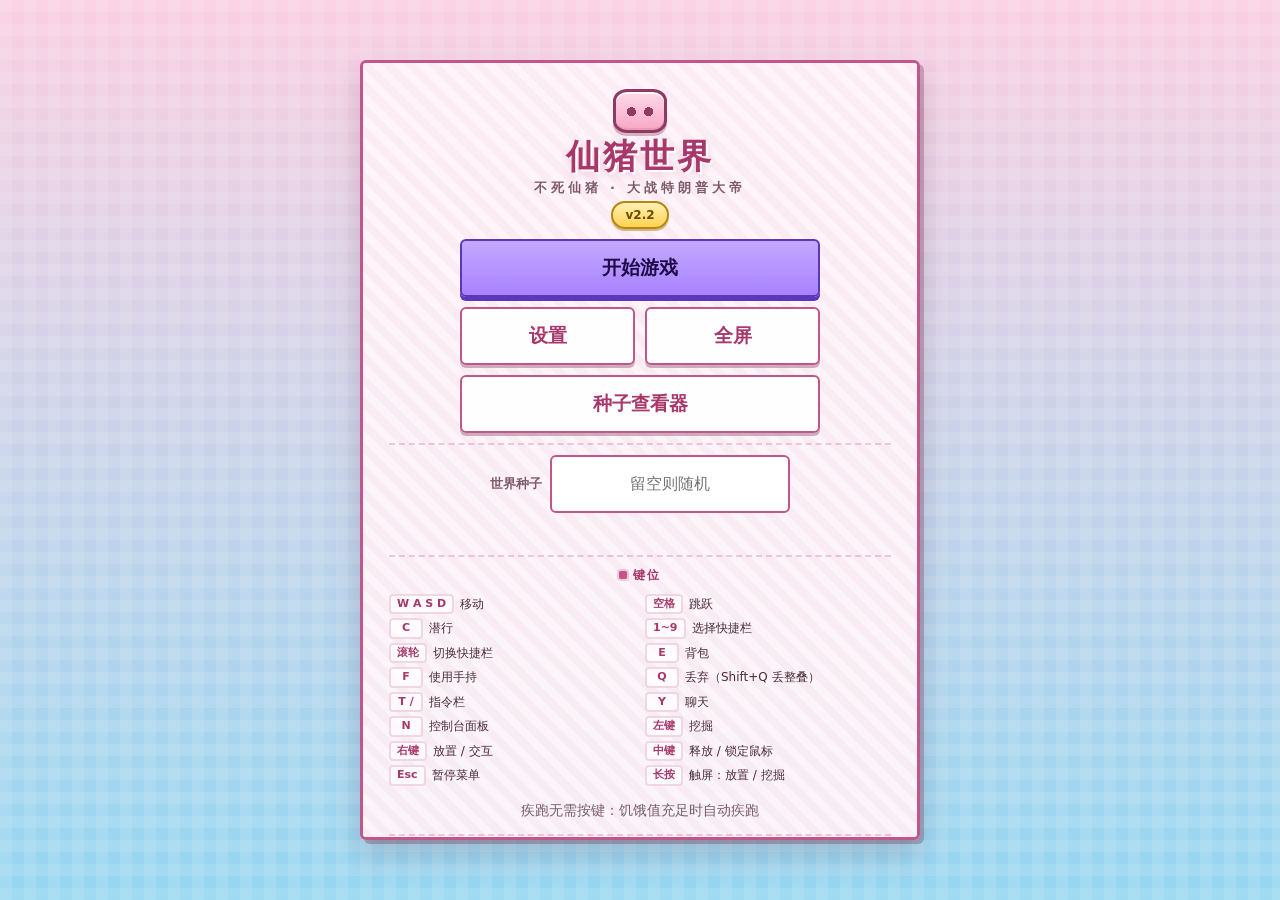
==== index.html @ c737a5ad "Add files via upload" ====
<!DOCTYPE html>
<html lang="zh-CN">
<head>
<meta charset="utf-8">
<meta name="viewport" content="width=device-width, initial-scale=1, maximum-scale=1, user-scalable=no, viewport-fit=cover">
<meta name="theme-color" content="#87ceeb">
<meta name="apple-mobile-web-app-capable" content="yes">
<meta name="mobile-web-app-capable" content="yes">
<meta name="apple-mobile-web-app-status-bar-style" content="black-translucent">
<meta name="format-detection" content="telephone=no">
<title>仙猪世界</title>
<style>
  /* ============================================================================
     仙猪世界 · 界面设计规范 v2（像素猪主题）
     ----------------------------------------------------------------------------
     设计语言：把「像素猪头方块」的方块感搬进界面 —— 粗描边、硬投影、像素圆角、
     等宽像素数字、方格暗纹；不用模糊渐变堆砌，保持 8bit 的干脆利落。
     分层：① 设计令牌 ② 基础与画布 ③ 游戏内 HUD ④ 按钮系统 ⑤ 卡片与菜单
           ⑥ 背包 / 合成 / 交易 ⑦ 指令与聊天 ⑧ 联机 ⑨ 响应式与竖屏横屏
     兼容：所有尺寸走 clamp() 流体缩放，1080p / 2K / 4K 与手机横屏共用一套令牌；
           触控元素下限 48px（≥8mm×8mm）。
     ============================================================================ */
  :root{
    /* ---- 安全区（刘海 / 手势条） ---- */
    --safe-t:env(safe-area-inset-top,0px);
    --safe-b:env(safe-area-inset-bottom,0px);
    --safe-l:env(safe-area-inset-left,0px);
    --safe-r:env(safe-area-inset-right,0px);

    /* ---- 调色板：猪鼻粉 / 泥棕 / 三叶草绿 / 仙紫 / 仙金 ---- */
    --pig:#f7a8c4; --pig-d:#c2568a; --pig-dd:#8e3a63; --pig-l:#ffd9e8;
    --mud:#6b4a3a; --mud-d:#3b2620;
    --clover:#8fce6b; --clover-d:#4e8a35;
    --immortal:#a882ff; --immortal-d:#5c37b8;
    --gold:#ffd34e; --gold-d:#b8860b; --gold-l:#fff0b8;
    --danger:#e5484d; --danger-d:#8c1c22;
    --ink:#2b1a24; --ink-d:#170d13; --line:#8d5f78;
    --txt:#ffe0ec; --txt-dim:#cfa8bb;
    /* ---- 卡片浅底上的文字 ---- */
    --on-card:#4a2c38; --on-card-dim:#7d5a6a; --accent-ink:#a8386c;

    /* ---- 面 / 线 / 影：硬投影 + 内嵌高光，模拟方块受光 ---- */
    --card:rgba(255,246,250,.94); --card-line:#c2568a;
    --shadow:4px 4px 0 rgba(96,40,66,.30), 0 14px 30px rgba(96,40,66,.20);
    --bevel:inset 0 2px 0 rgba(255,255,255,.8), inset 0 -2px 0 rgba(150,80,110,.16);

    /* ---- 菜单底色（天空） ---- */
    --sky1:rgba(255,206,224,.96); --sky2:rgba(150,214,240,.96);

    /* ---- 尺寸令牌 ---- */
    --tap:clamp(48px,12.4vw,58px);
    --joy:clamp(96px,29vw,124px);
    --slot:clamp(34px,9.4vw,46px);
    --islot:clamp(36px,9.6vw,48px);
    --g:clamp(3px,1vw,6px);
    --g2:clamp(6px,2vw,10px);
    --fs:clamp(11px,3.1vw,13px);
    --fs-sm:clamp(10px,2.8vw,12px);
    --fs-h1:clamp(23px,7vw,34px);
    --fs-btn:clamp(15px,4.2vw,19px);
    --r:6px; --r-sm:4px;          /* 像素圆角：小到几乎见棱见角 */
    --px:3px;                     /* 统一描边宽度 */
    --mono:ui-monospace,"Cascadia Mono",Consolas,"Courier New",monospace;
    /* 热键栏顶部位置：提示条 / 生命条 / 操作簇都以它为基准向上排 */
    --hotbar-top:calc(var(--safe-b) + 10px + var(--slot));
  }
  *{box-sizing:border-box}
  html,body{margin:0;padding:0;width:100%;height:100%;height:100dvh;overflow:hidden;
    background:#8fd3ee;font-family:system-ui,-apple-system,"Microsoft YaHei",sans-serif;
    color:#fff;touch-action:none;overscroll-behavior:none;
    user-select:none;-webkit-user-select:none;-webkit-tap-highlight-color:transparent}
  #gl{position:fixed;inset:0;width:100%;height:100%;display:block;touch-action:none}
  /* 键盘导航：任何可聚焦元素都有清晰的仙金焦点环 */
  :focus-visible{outline:3px solid var(--gold);outline-offset:2px}

  /* ==================== ② 游戏内 HUD ==================== */
  #crosshair{position:fixed;left:50%;top:50%;width:18px;height:18px;transform:translate(-50%,-50%);
    pointer-events:none;z-index:5;display:none}
  #crosshair::before,#crosshair::after{content:'';position:absolute;background:rgba(255,255,255,.92);
    mix-blend-mode:difference}
  #crosshair::before{left:8px;top:0;width:2px;height:18px}
  #crosshair::after{left:0;top:8px;width:18px;height:2px}
  #info{position:fixed;left:calc(8px + var(--safe-l));top:calc(8px + var(--safe-t) + var(--tap) + 6px);
    background:rgba(43,26,36,.72);color:#fff;padding:5px 10px;border-radius:var(--r-sm);
    border:2px solid rgba(255,211,78,.35);
    font-size:var(--fs-sm);z-index:5;pointer-events:none;display:none;
    max-width:min(62vw,420px);line-height:1.5;word-break:break-word}

  /* Boss 血条 / 祭坛指引 */
  #bossBar{position:fixed;left:50%;transform:translateX(-50%);top:calc(8px + var(--safe-t));
    width:min(440px,74vw);z-index:6;pointer-events:none;text-align:center}
  #bossBar .bossName{color:var(--gold-l);font-size:clamp(13px,3.6vw,15px);font-weight:bold;
    text-shadow:2px 2px 0 #000,0 0 12px #8a2020;letter-spacing:3px}
  #bossBar .bossTrack{height:clamp(10px,2.8vw,13px);margin-top:4px;background:rgba(0,0,0,.62);
    border:2px solid var(--gold);border-radius:var(--r-sm);overflow:hidden}
  #bossFill{height:100%;width:100%;background:linear-gradient(90deg,#e8452f,var(--gold));
    transition:width .12s linear}
  #altarGuide{position:fixed;left:calc(10px + var(--safe-l));bottom:calc(var(--hotbar-top) + 74px);
    z-index:6;pointer-events:none;color:var(--gold-l);font-size:var(--fs);line-height:1.5;
    text-shadow:1px 1px 0 #000,0 0 8px #000;max-width:min(64vw,300px)}
  #radarGuide{position:fixed;left:calc(10px + var(--safe-l));bottom:calc(var(--hotbar-top) + 132px);
    z-index:6;pointer-events:none;color:#a8f0c0;font-size:var(--fs);line-height:1.5;
    text-shadow:1px 1px 0 #000,0 0 8px #000;max-width:min(64vw,300px)}
  /* 「仙猪下凡」召唤横幅：祭坛点燃那一刻压屏出字，约 3 秒后自己淡出 */
  #bossIntro{position:fixed;left:50%;top:36%;transform:translate(-50%,-50%);z-index:8;
    pointer-events:none;text-align:center;opacity:0;transition:opacity .4s}
  #bossIntro.show{opacity:1}
  #bossIntro .biTitle{font-size:clamp(26px,9vw,54px);font-weight:bold;letter-spacing:.18em;
    color:var(--gold-l);text-shadow:3px 3px 0 #000,0 0 26px rgba(255,211,78,.85),0 0 62px rgba(180,60,20,.7);
    animation:biDrop .75s cubic-bezier(.2,.9,.3,1)}
  #bossIntro .biSub{margin-top:6px;font-size:clamp(12px,3.6vw,16px);letter-spacing:.24em;
    color:#ffd7e6;text-shadow:2px 2px 0 #000}
  @keyframes biDrop{from{transform:translateY(-26px) scale(1.18)}to{transform:none}}

  /* 热键栏：flex 等分铺满可用宽度，槽位永远是正方形 */
  #hotbar{position:fixed;left:50%;bottom:calc(10px + var(--safe-b));transform:translateX(-50%);
    gap:var(--g);z-index:5;display:none;
    width:min(calc(100vw - var(--safe-l) - var(--safe-r) - 16px),470px)}
  #hotbar.show{display:flex}
  .slot{position:relative;display:flex;align-items:center;justify-content:center;min-width:0;min-height:0;
    background:rgba(43,26,36,.55);border:2px solid rgba(255,214,232,.55);border-radius:var(--r-sm);
    box-shadow:var(--bevel);cursor:pointer}
  #hotbar .slot{flex:1 1 0;aspect-ratio:1/1;padding:2px}
  .slot.sel{border-color:var(--gold);box-shadow:0 0 0 2px rgba(255,211,78,.55),0 0 12px rgba(255,211,78,.6)}
  .slot canvas{width:100%;height:100%;image-rendering:pixelated;display:block;pointer-events:none}
  #blockName{position:fixed;left:50%;bottom:calc(var(--hotbar-top) + 30px);transform:translateX(-50%);
    color:#fff;text-shadow:1px 1px 0 #000;font-size:clamp(13px,3.6vw,15px);opacity:0;
    transition:opacity .4s;z-index:5;pointer-events:none;white-space:nowrap}
  #toast{position:fixed;left:50%;bottom:calc(var(--hotbar-top) + 66px);transform:translateX(-50%);
    background:rgba(43,26,36,.86);color:var(--gold-l);padding:8px 14px;border-radius:var(--r);
    border:2px solid var(--gold-d);
    font-size:clamp(12px,3.4vw,14px);opacity:0;transition:opacity .3s;z-index:7;pointer-events:none;
    max-width:min(90vw,460px);text-align:center;line-height:1.5}

  /* 生存 HUD：猪猪之心 / 食物袋 / 猪猪烤肉 */
  #survival{position:fixed;left:50%;bottom:calc(var(--hotbar-top) + 8px);transform:translateX(-50%);
    z-index:5;display:none;align-items:center;justify-content:space-between;gap:var(--g);
    width:min(94vw,462px);pointer-events:none}
  #survival.show{display:flex}
  #survival canvas{image-rendering:pixelated;display:block;height:auto;max-width:44%}
  #hearts.low{animation:hudPulse .7s infinite}
  #hunger.low{animation:hudPulse .7s infinite}
  @keyframes hudPulse{0%,100%{transform:translateY(0)}50%{transform:translateY(-3px)}}
  #foodBag{flex:1 1 auto;min-width:0;text-align:center;color:#fff;font-size:var(--fs-sm);
    text-shadow:1px 1px 0 #000;white-space:nowrap;overflow:hidden;text-overflow:ellipsis}

  /* 受伤红屏 / 水下滤镜 / 睡眠黑幕 */
  #dmgFlash{position:fixed;inset:0;z-index:8;pointer-events:none;opacity:0;
    background:radial-gradient(circle at 50% 50%,rgba(200,0,0,.25),rgba(150,0,0,.7))}
  #waterTint{position:fixed;inset:0;z-index:4;pointer-events:none;opacity:0;
    transition:opacity .25s;background:radial-gradient(circle at 50% 50%,
    rgba(40,120,200,.22),rgba(10,55,120,.62))}
  #sleepFade{position:fixed;inset:0;z-index:9;pointer-events:none;opacity:0;
    transition:opacity .4s;background:#000}
  #sleepFade.on{opacity:1}
  #sleepHint{position:fixed;left:50%;top:52%;transform:translate(-50%,-50%);z-index:10;
    color:var(--gold-l);font-weight:bold;font-size:clamp(16px,5vw,20px);letter-spacing:2px;
    pointer-events:none;text-shadow:2px 2px 0 #000;opacity:0;transition:opacity .4s;
    width:max-content;max-width:92vw;text-align:center}
  #sleepHint.on{opacity:1}

  /* ==================== ③ 覆盖层 / 卡片 ==================== */
  .overlay{position:fixed;inset:0;z-index:10;display:flex;flex-direction:column;align-items:center;
    justify-content:center;justify-content:safe center;text-align:center;
    padding:calc(14px + var(--safe-t)) calc(14px + var(--safe-r))
            calc(14px + var(--safe-b)) calc(14px + var(--safe-l));
    overflow:auto;-webkit-overflow-scrolling:touch;contain:layout style;
    background:
      repeating-linear-gradient(0deg,rgba(255,255,255,.10) 0 12px,rgba(255,255,255,0) 12px 24px),
      repeating-linear-gradient(90deg,rgba(255,255,255,.10) 0 12px,rgba(255,255,255,0) 12px 24px),
      linear-gradient(180deg,var(--sky1),var(--sky2))}
  .overlay h1{font-size:var(--fs-h1);margin:0 0 8px;color:var(--accent-ink);
    text-shadow:2px 2px 0 #fff,0 4px 10px rgba(173,20,87,.16);line-height:1.25;letter-spacing:2px}
  .overlay p{color:var(--on-card);margin:3px 0;font-size:clamp(12px,3.3vw,14px);line-height:1.6;
    max-width:min(94vw,620px)}
  /* 通关流程：有序步骤列表，与卡片同宽，矮屏可滚动 */
  .flow{margin:0;font-size:var(--fs-sm);color:var(--on-card);line-height:1.75;
    background:rgba(255,255,255,.72);padding:10px 14px 10px 32px;border-radius:var(--r);
    border-left:4px solid var(--clover);
    max-width:min(94vw,600px);text-align:left}
  .flow li{margin:0 0 7px}
  .flow li:last-child{margin-bottom:0}
  .flow b{color:var(--accent-ink)}
  #seedRow{display:flex;align-items:center;gap:8px;flex-wrap:wrap;justify-content:center}
  #seedInput{font-size:16px;padding:10px 14px;border-radius:var(--r);border:2px solid var(--pig-d);
    flex:1 1 150px;min-width:0;max-width:240px;outline:none;text-align:center;background:#fff;
    color:var(--on-card);min-height:var(--tap);font-family:inherit}
  #seedInput:focus{border-color:var(--immortal)}
  #seedLabel{font-size:clamp(12px,3.3vw,13px);color:var(--on-card-dim);font-weight:bold}
  #seedMsg{font-size:var(--fs-sm);color:#b71c1c;min-height:16px;margin-top:6px}

  /* ==================== ④ 按钮系统 ====================
     语义变体：primary(主操作) / secondary(次操作) / ghost(弱操作) / danger(破坏性)
     状态：normal → hover(仅指针设备) → active(下沉 4px 收硬影) → focus-visible(仙金环) → disabled
     造型：像素方块 —— 粗描边 + 4px 硬投影，按下时整体下沉，手感干脆 */
  .bigbtn{margin:0;padding:0 22px;min-height:var(--tap);font-size:var(--fs-btn);
    font-family:inherit;font-weight:bold;background:var(--pig);color:#5c1030;
    border:2px solid var(--pig-dd);border-radius:var(--r);cursor:pointer;
    box-shadow:0 4px 0 var(--pig-dd);
    width:100%;max-width:min(360px,88vw);min-width:0;display:inline-flex;
    align-items:center;justify-content:center;gap:6px;
    transition:transform .07s,box-shadow .07s,filter .15s,background .15s,color .15s;
    -webkit-tap-highlight-color:transparent}
  .bigbtn:active{transform:translateY(4px);box-shadow:0 0 0 var(--pig-dd)}
  .bigbtn:disabled{opacity:.45;cursor:not-allowed;transform:none;box-shadow:0 4px 0 rgba(0,0,0,.18)}
  .bigbtn.primary{background:linear-gradient(180deg,var(--pig-l),var(--pig));color:#6a0f38;
    font-size:clamp(16px,4.6vw,21px);min-height:calc(var(--tap) + 6px);
    border-color:var(--pig-dd);box-shadow:0 5px 0 var(--pig-dd)}
  .bigbtn.primary:active{box-shadow:0 0 0 var(--pig-dd);transform:translateY(5px)}
  .bigbtn.secondary{background:linear-gradient(180deg,#c3a8ff,var(--immortal));color:#1e0b47;
    border-color:var(--immortal-d);box-shadow:0 4px 0 var(--immortal-d)}
  .bigbtn.secondary:active{box-shadow:0 0 0 var(--immortal-d)}
  .bigbtn.ghost{background:rgba(255,255,255,.95);color:var(--accent-ink);
    border:2px solid var(--pig-d);box-shadow:0 3px 0 rgba(140,80,110,.42)}
  .bigbtn.ghost:active{box-shadow:0 0 0 rgba(140,80,110,.42);transform:translateY(3px)}
  .bigbtn.danger{background:var(--danger);color:#fff;border-color:var(--danger-d);
    box-shadow:0 4px 0 var(--danger-d)}
  .bigbtn.danger:active{box-shadow:0 0 0 var(--danger-d)}
  .invPanel .bigbtn{margin-top:10px}

  /* ==================== ⑤ 菜单卡片（主界面 / 暂停 / 设置 / 死亡 / 通关共用） ==================== */
  .menuCard{position:relative;background:var(--card);border:var(--px) solid var(--card-line);
  border-radius:var(--r);padding:clamp(16px,4.6vw,26px);width:min(94vw,560px);max-width:100%;
  /* 卡片内容（设置项、玩法说明）可能比屏幕高：允许卡片自己滚动，别把按钮挤出视野 */
  max-height:min(92dvh,780px);overflow-y:auto;-webkit-overflow-scrolling:touch;
  box-shadow:var(--shadow);display:flex;flex-direction:column;gap:var(--g2);
  animation:cardIn .24s cubic-bezier(.2,.9,.3,1.06)}
  /* 木牌暗纹：极淡的方格，呼应方块世界的像素底 */
  .menuCard::before{content:'';position:absolute;inset:0;border-radius:var(--r);pointer-events:none;
    background:repeating-linear-gradient(45deg,rgba(194,86,138,.05) 0 8px,rgba(194,86,138,0) 8px 16px)}
  .menuCard>*{position:relative}
  .menuCard.dark{background:linear-gradient(180deg,rgba(52,12,28,.94),rgba(24,7,16,.96));
    border-color:rgba(255,140,180,.42);box-shadow:4px 4px 0 rgba(0,0,0,.45),0 14px 34px rgba(0,0,0,.5)}
  .menuCard.dark::before{background:repeating-linear-gradient(45deg,rgba(255,140,180,.06) 0 8px,rgba(255,140,180,0) 8px 16px)}
  /* 品牌区：猪鼻徽标 + 标题 + 标语 */
  .brand{display:flex;flex-direction:column;align-items:center;gap:2px}
  .brand::before{content:'';width:clamp(38px,10vw,48px);height:clamp(30px,8vw,38px);
    background:linear-gradient(180deg,var(--pig-l),var(--pig));
    border:var(--px) solid var(--pig-dd);border-radius:14px/12px;
    box-shadow:var(--bevel),0 3px 0 rgba(142,58,99,.35);
    /* 两个鼻孔：用 inset 阴影画出，纯 CSS 不依赖图片 */
    background-image:
      radial-gradient(circle at 32% 52%,var(--pig-dd) 0 12%,rgba(0,0,0,0) 12%),
      radial-gradient(circle at 68% 52%,var(--pig-dd) 0 12%,rgba(0,0,0,0) 12%),
      linear-gradient(180deg,var(--pig-l),var(--pig));
    margin-bottom:2px}
  .brand h1{font-size:var(--fs-h1);margin:0;line-height:1.15;letter-spacing:3px;
    color:var(--accent-ink);text-shadow:2px 2px 0 #fff,0 4px 10px rgba(173,20,87,.18)}
  .brand .tagline{margin:0;font-size:clamp(11px,3.2vw,13px);letter-spacing:4px;
    color:var(--on-card-dim);font-weight:bold}
  .menuCard.dark .brand h1{color:#ff8ec0;text-shadow:2px 2px 0 rgba(0,0,0,.55)}
  .menuCard.dark .brand .tagline{color:#d79bb4}
  .menuCard.dark .brand::before{border-color:#8e3a63}
  .chip{align-self:center;display:inline-flex;align-items:center;gap:5px;
    background:linear-gradient(180deg,var(--gold-l),var(--gold));color:#6b4a00;font-weight:bold;
    font-size:var(--fs-sm);padding:5px 12px;border-radius:999px;border:2px solid var(--gold-d);
    box-shadow:0 2px 0 rgba(150,110,20,.45)}
  /* 操作区分组：主操作单独一组，次操作两列网格，破坏性操作独立压底 */
  .menuActions{display:flex;flex-direction:column;align-items:center;gap:var(--g2)}
  .menuGrid{display:grid;grid-template-columns:repeat(2,minmax(0,1fr));gap:var(--g2);
    width:100%;max-width:min(360px,88vw);margin:0 auto}
  .menuGrid .bigbtn{max-width:none}
  /* 直接挂在卡片上的按钮（无分组容器）需要自己居中，否则被 flex 拉伸后贴左 */
  .menuCard > .bigbtn{align-self:center}
  .warn{display:none;color:#b71c1c;font-weight:bold;font-size:var(--fs-sm);
    margin:0;text-align:center;line-height:1.5}
  .menuCard.dark .warn{color:#ff9a9a}
  /* 被服务端断开（关服 / 踢人 / 断网）的原因条：默认收起，进游戏时自动清空 */
  .kick{display:none;color:#fff;font-weight:bold;font-size:var(--fs-sm);line-height:1.5;
    text-align:center;background:var(--danger);border-radius:var(--r-sm);padding:8px 10px;
    border:2px solid rgba(0,0,0,.25);box-shadow:var(--bevel)}
  .kick.show{display:block}
  .menuCard.dark .kick{color:#fff}
  .statRow{color:var(--on-card);font-size:var(--fs-sm);text-align:center;line-height:1.7;
    background:rgba(255,255,255,.7);border-radius:var(--r-sm);padding:7px 10px;
    border:2px solid rgba(194,86,138,.22);
    white-space:pre-line}
  .menuCard.dark .statRow{color:#e8bfd0;background:rgba(255,255,255,.09);border-color:rgba(255,140,180,.2)}
  /* 分组：统一的小标题 + 圆点，替代原来直接塞输入框的散乱感 */
  .sect{border-top:2px dashed rgba(194,86,138,.28);padding-top:10px;display:flex;
    flex-direction:column;gap:var(--g2)}
  .sectHead{display:flex;align-items:center;justify-content:center;gap:6px;
    font-size:var(--fs-sm);font-weight:bold;letter-spacing:2px;color:var(--accent-ink)}
  .sectDot{width:8px;height:8px;border-radius:2px;background:var(--pig-d);
    box-shadow:0 0 0 2px rgba(194,86,138,.25)}
  .menuCard.dark .sectHead{color:#ffb3d0}
  /* 键位速查：主菜单里「世界种子」与「联机猪窝」之间的一小块（v2.73） */
  .keyList{display:grid;grid-template-columns:repeat(2,minmax(0,1fr));gap:4px var(--g2);
    font-size:var(--fs-sm);color:var(--on-card);text-align:left}
  .keyList div{display:flex;align-items:center;gap:6px;min-width:0}
  .keyList kbd{flex:0 0 auto;font-family:inherit;font-weight:bold;font-size:11px;line-height:1.5;
    color:var(--accent-ink);background:rgba(255,255,255,.7);border:2px solid rgba(194,86,138,.22);
    border-radius:var(--r-sm);padding:0 6px;min-width:34px;text-align:center}
  .keyList span{overflow:hidden;text-overflow:ellipsis;white-space:nowrap}
  .keyNote{margin:2px 0 0;font-size:calc(var(--fs-sm) - 2px);opacity:.75;text-align:center;color:var(--on-card)}
  .menuCard.dark .keyList{color:#e8bfd0}
  .menuCard.dark .keyList kbd{color:#ffb3d0;background:rgba(255,255,255,.09);border-color:rgba(255,140,180,.2)}
  .menuCard.dark .keyNote{color:#e8bfd0}
  /* 联机/单机分工说明：单机版用来说明「想联机先开窝」，联机版里被隐藏 */
  .mpHint{margin:0;color:var(--on-card);font-size:var(--fs-sm);line-height:1.6;
    text-align:center;background:rgba(255,255,255,.7);border-radius:var(--r-sm);padding:7px 10px;
    border:2px solid rgba(194,86,138,.22)}
  .menuCard.dark .mpHint{color:#e8bfd0;background:rgba(255,255,255,.09);border-color:rgba(255,140,180,.2)}
  .disc{border-top:2px dashed rgba(194,86,138,.28);padding-top:6px}
  .disc summary{cursor:pointer;list-style:none;font-weight:bold;color:var(--accent-ink);
    font-size:clamp(12px,3.4vw,14px);padding:9px 2px;display:flex;align-items:center;
    justify-content:space-between;min-height:44px;border-radius:var(--r-sm)}
  .disc summary::-webkit-details-marker{display:none}
  .disc summary::after{content:'▾';color:var(--pig-d);transition:transform .18s}
  .disc[open] summary::after{transform:rotate(180deg)}
  .menuCard.dark .disc summary{color:#ffb3d0}
  .disc .discBody{padding:2px 2px 4px}
  .hidden{display:none!important}
  /* 界面出现/消失：统一的淡入 + 卡片上浮，切换不突兀 */
  @keyframes overlayIn{from{opacity:0}to{opacity:1}}
  @keyframes cardIn{from{opacity:0;transform:translateY(12px) scale(.985)}
                    to{opacity:1;transform:none}}
  .overlay{animation:overlayIn .18s ease-out}
  @media (prefers-reduced-motion:reduce){
    .overlay,.menuCard{animation:none}
    .bigbtn{transition:background .15s}
    #rotateHint .rotIcon{animation:none}
    #bossIntro .biTitle{animation:none}
  }

  /* ==================== 开窝礼包：主界面「下载服务端」 ====================
     主界面视觉焦点之一：仙金描边 + 猪鼻图标 + 硬投影，点一下就把服务端打包带走 */
  .pigGift{display:flex;align-items:center;gap:var(--g2);width:100%;
    max-width:min(360px,88vw);margin:0 auto;padding:10px 14px;min-height:var(--tap);
    background:linear-gradient(180deg,#fff6d8,var(--gold-l));color:#5a3d00;
    border:var(--px) solid var(--gold-d);border-radius:var(--r);cursor:pointer;
    font-family:inherit;text-align:left;box-shadow:0 4px 0 var(--gold-d);
    transition:transform .07s,box-shadow .07s,filter .15s;
    -webkit-tap-highlight-color:transparent}
  .pigGift:active{transform:translateY(4px);box-shadow:0 0 0 var(--gold-d)}
  .pigGift:disabled{opacity:.55;cursor:progress;transform:none}
  .pigGift .pgIcon{position:relative;flex:0 0 auto;width:clamp(30px,8vw,36px);
    height:clamp(24px,6.4vw,29px);border-radius:12px/11px;
    background:linear-gradient(180deg,var(--pig-l),var(--pig));
    border:2px solid var(--pig-dd);box-shadow:var(--bevel)}
  .pigGift .pgNose{position:absolute;left:22%;top:36%;width:56%;height:30%;border-radius:6px;
    background:var(--pig-d);box-shadow:inset 0 0 0 2px rgba(90,30,60,.35)}
  .pigGift .pgTxt{flex:1 1 auto;min-width:0;display:flex;flex-direction:column;line-height:1.3}
  .pigGift .pgTxt b{font-size:clamp(14px,3.9vw,16px);letter-spacing:1px}
  .pigGift .pgTxt small{color:#7a5a1a;font-size:var(--fs-sm);font-weight:normal}
  .pigGift .pgArrow{flex:0 0 auto;font-size:clamp(16px,4.4vw,20px);font-weight:bold;
    color:var(--gold-d);animation:giftBob 1.4s ease-in-out infinite}
  @keyframes giftBob{0%,100%{transform:translateY(-2px)}50%{transform:translateY(2px)}}

  /* ==================== 触屏控制簇：右上→右下的拇指操作区 ==================== */
  #touchUI{position:fixed;inset:0;z-index:6;pointer-events:none}
  /* 操作簇整体抬到热键栏上方：热键栏几乎铺满屏宽，若与按钮同高，
     右下角 2~3 个槽位会被按钮盖住而点不到 */
  #tpad{position:absolute;right:calc(10px + var(--safe-r));
    bottom:calc(var(--hotbar-top) + 10px);
    display:grid;grid-template-columns:repeat(2,var(--tap));gap:var(--g2);pointer-events:none}
  /* 右下角只留三键：上排「吃」「跳」，下排「用」横跨两列。
     「用」短按 = 放置 / 交互，长按 = 挖掘（详见 JS 的 USE_HOLD_MS / useLongPress 逻辑）。
     「吃」由 useHeld() 统一处理：手持「特朗普遗迹坐标」时即「解读」，否则进食。 */
  /* v2.69：右下角下排改为「用」「包」各占一格（「用」不再横跨两列）；「包」= 背包入口 */
  #btnUse{border-radius:50%}
  .tbtn{width:var(--tap);height:var(--tap);border-radius:50%;background:rgba(43,26,36,.55);
    color:#fff;display:flex;align-items:center;justify-content:center;
    font-size:clamp(15px,4.2vw,18px);font-weight:bold;pointer-events:auto;
    border:2px solid rgba(255,214,232,.6);box-shadow:var(--bevel);
    transition:background .1s,transform .1s}
  .tbtn:active{background:rgba(236,64,122,.75);transform:scale(.94)}
  /* 常驻菜单按钮：触屏没有 ESC，桌面端也留一个可见入口；右上角是唯一没被 HUD 占用的位置 */
  #menuBtn{position:fixed;right:calc(10px + var(--safe-r));top:calc(8px + var(--safe-t));z-index:7;
    min-width:var(--tap);min-height:var(--tap);padding:0 14px;border-radius:999px;
    display:none;align-items:center;justify-content:center;
    background:rgba(43,26,36,.62);border:2px solid var(--gold-d);color:var(--gold-l);
    font-size:clamp(14px,3.8vw,16px);font-weight:bold;letter-spacing:1px;cursor:pointer;
    -webkit-tap-highlight-color:transparent;transition:background .12s,transform .12s}
  #menuBtn.show{display:flex}
  #menuBtn:active{background:rgba(236,64,122,.75);transform:scale(.94)}
  /* 右上角「控制台」：与「菜单」并排（放在它左边）。面板里集中了 坐标 / 生存 / 环境与性能 /
     联机信息，以及「背包」「聊天」两个入口；默认关闭，按一下才展开，平时完全不占屏幕。 */
  #consoleBtn{position:fixed;right:calc(10px + var(--safe-r) + var(--tap) + 26px);top:calc(8px + var(--safe-t));z-index:7;
    min-width:var(--tap);min-height:var(--tap);padding:0 14px;border-radius:999px;
    display:none;align-items:center;justify-content:center;
    background:rgba(43,26,36,.62);border:2px solid var(--gold-d);color:var(--gold-l);
    font-size:clamp(14px,3.8vw,16px);font-weight:bold;letter-spacing:1px;cursor:pointer;
    -webkit-tap-highlight-color:transparent;transition:background .12s,transform .12s}
  #consoleBtn.show{display:flex}
  #consoleBtn:active{background:rgba(236,64,122,.75);transform:scale(.94)}
  /* 左上角「信息」按钮：展开 / 缩回那行调试信息（FPS / 坐标 / 群系 …）。
     v2.69 起调试信息不再靠设置常驻，改由本按钮控制显隐（详见 JS 的 infoToggle）。 */
  #infoBtn{position:fixed;left:calc(10px + var(--safe-l));top:calc(8px + var(--safe-t));z-index:7;
    min-width:var(--tap);min-height:var(--tap);padding:0 14px;border-radius:999px;
    display:none;align-items:center;justify-content:center;
    background:rgba(43,26,36,.62);border:2px solid var(--gold-d);color:var(--gold-l);
    font-size:clamp(14px,3.8vw,16px);font-weight:bold;letter-spacing:1px;cursor:pointer;
    -webkit-tap-highlight-color:transparent;transition:background .12s,transform .12s}
  #infoBtn.show{display:flex}
  #infoBtn:active{background:rgba(236,64,122,.75);transform:scale(.94)}
  .pnlRow{display:flex;gap:8px;margin:2px 0 4px}
  #joyBase{position:fixed;width:var(--joy);height:var(--joy);border-radius:50%;
    background:rgba(43,26,36,.32);border:2px solid rgba(255,214,232,.5);pointer-events:none;display:none}
  #joyNub{position:absolute;left:50%;top:50%;width:42%;height:42%;margin:-21% 0 0 -21%;
    border-radius:50%;background:rgba(255,214,232,.8)}

  /* 竖屏遮罩：iOS 等无法锁定屏幕方向的设备用提示替代强制旋转（由 JS 控制 .show） */
  #rotateHint{position:fixed;inset:0;z-index:12;display:none;flex-direction:column;
    align-items:center;justify-content:center;gap:14px;text-align:center;
    background:linear-gradient(180deg,rgba(52,12,28,.97),rgba(20,6,14,.98));
    padding:calc(16px + var(--safe-t)) calc(16px + var(--safe-r))
            calc(16px + var(--safe-b)) calc(16px + var(--safe-l))}
  #rotateHint.show{display:flex}
  #rotateHint .rotIcon{font-size:46px;color:#ff8ec0;line-height:1;
    animation:rotRock 1.7s ease-in-out infinite}
  @keyframes rotRock{0%,100%{transform:rotate(0)}50%{transform:rotate(90deg)}}
  #rotateHint h2{margin:0;color:#ff8ec0;font-size:clamp(18px,5vw,24px);letter-spacing:3px;
    text-shadow:2px 2px 0 rgba(0,0,0,.55)}
  #rotateHint p{margin:0;color:#d79bb4;font-size:var(--fs-sm);line-height:1.7;
    max-width:min(80vw,420px)}
  /* 遮罩的两个出口：主操作「全屏并横屏」+ 逃生通道「返回主菜单」 */
  #rotateHint .rotBtns{display:flex;flex-direction:column;align-items:center;gap:var(--g2);
    width:100%;max-width:min(320px,86vw);margin-top:2px}

  /* ==================== 竖屏设备的「横屏模式」 ====================
     手机转不过来时的兜底：把 body 整体顺时针旋转 90°，并把它的宽高换成
     「宽 = 视口高、高 = 视口宽」，于是竖着拿手机也能看到横屏视野。
     旋转后 body 成为所有 position:fixed 子元素的包含块，HUD 会跟着一起转；
     画布 #gl 是 inset:0 + 100%，因此自动变成横屏比例（渲染分辨率由 resize() 读实际尺寸）。
     代价：vw/vh 这类视口单位不再等于画面尺寸，凡是写着 dvh 的地方都要换回 vw。 */
  html.rot90 body{width:100vh;height:100vw;transform:rotate(90deg) translateY(-100%);
    transform-origin:0 0;background:#000}
  /* 视口高度单位在旋转后指向画面「高」的那一边（即手机的长边），逐个改写成 vw */
  html.rot90 .menuCard{max-height:min(92vw,780px)}
  html.rot90 .invPanel{max-height:none}
  html.rot90 #recipeList{height:clamp(150px,26vw,220px)}
  html.rot90 #cmdLog{max-height:min(126px,22vw)}
  html.rot90 .flow{max-height:30vw}

  /* ==================== ⑥ 物品栏 / 合成 / 交易 ==================== */
  #invOverlay{background:rgba(23,13,19,.86);z-index:9;display:none}
  #invOverlay.show{display:flex}
  .invPanel{background:linear-gradient(180deg,var(--ink),var(--ink-d));border:var(--px) solid var(--line);
    border-radius:var(--r);padding:clamp(10px,3vw,16px);width:min(96vw,560px);
    box-shadow:var(--bevel),0 12px 28px rgba(0,0,0,.45);
    /* v2.68：不再限高/滚动 —— 由 JS(fitInvPanels) 量出原始尺寸后整体等比缩放，强制一屏装下全部内容 */
    transform-origin:center center}
  .invTitle{display:flex;justify-content:space-between;align-items:baseline;gap:var(--g2);
    flex-wrap:wrap;color:var(--txt);font-size:clamp(14px,4vw,17px);font-weight:bold;margin-bottom:10px;
    letter-spacing:1px}
  .invTitle small{color:var(--txt-dim);font-weight:normal;font-size:var(--fs-sm);letter-spacing:0}
  /* 宝箱 / 交易面板：宽度随屏幕收缩，窄屏不再被 min-width 撑出横向滚动 */
  #chestOverlay .invPanel{width:min(96vw,360px)}
  #tradeOverlay .invPanel{width:min(96vw,420px)}
  .panelMsg{color:var(--txt);font-size:var(--fs);margin-top:10px;min-height:18px;line-height:1.5}
  #winStats{line-height:1.9}
  .invTop{display:flex;gap:var(--g2);align-items:flex-start;flex-wrap:wrap;margin-bottom:12px}
  .invCraftWrap{display:flex;align-items:center;gap:var(--g2)}
  /* 网格：一律 minmax(0,1fr) 流体等分，窄屏自动缩小而不横向溢出 */
  .grid{display:grid;gap:var(--g)}
  #craftGrid{grid-template-columns:repeat(var(--n,2),minmax(0,1fr))}
  #mainGrid{grid-template-columns:repeat(9,minmax(0,1fr));margin-bottom:8px}
  #invHotbar{grid-template-columns:repeat(9,minmax(0,1fr))}
  #chestLoot{grid-template-columns:repeat(6,minmax(0,1fr))}
  .grid .slot{width:100%;aspect-ratio:1/1}
  #armorRow{display:flex;align-items:center;gap:var(--g2);margin:8px 0 6px;flex-wrap:wrap}
  #armorRow .armorLabel{color:var(--txt);font-size:var(--fs);font-weight:bold}
  #armorRow small{color:#cbb;font-size:var(--fs-sm)}
  .slot.armSlot{border-color:rgba(255,200,221,.55);background:rgba(255,180,210,.14);
    width:var(--islot);height:var(--islot)}
  .slot.sel{border-color:var(--gold);box-shadow:0 0 0 2px rgba(255,211,78,.45)}
  .slot.out{border-color:var(--clover);background:rgba(143,206,107,.18);
    width:calc(var(--islot)*1.16);height:calc(var(--islot)*1.16)}
  .slot.out canvas{width:100%;height:100%}
  .slot .cnt{position:absolute;right:2px;bottom:0;color:#fff;font-size:var(--fs-sm);font-weight:bold;
    font-family:var(--mono);
    text-shadow:1px 1px 0 #000,-1px 1px 0 #000;pointer-events:none}
  .arrow{color:var(--txt);font-size:clamp(16px,5vw,22px)}
  #tradeList{display:flex;flex-direction:column;gap:var(--g2)}
  .tradeRow{display:flex;align-items:center;gap:var(--g2);padding:6px 10px;border-radius:var(--r-sm);
    min-height:clamp(48px,12vw,58px);background:rgba(255,255,255,.09);
    border:2px solid rgba(255,200,221,.26);cursor:pointer;transition:.12s}
  .tradeRow.no{opacity:.42;cursor:not-allowed}
  .tradeRow .slot{cursor:inherit;width:var(--islot);height:var(--islot);flex:0 0 auto}
  .tradeTxt{flex:1;min-width:0;text-align:left;color:#fff;font-size:var(--fs);line-height:1.4}
  .tradeTxt b{color:#ffd7e6}
  .tradeTxt small{display:block;color:var(--txt-dim);font-size:var(--fs-sm)}
  .invBook{flex:1 1 240px;min-width:min(240px,100%);max-width:100%;display:flex;flex-direction:column}
  .bookHead{color:var(--txt);font-size:var(--fs-sm);margin-bottom:6px}
  #recipeSearch{background:rgba(0,0,0,.4);border:2px solid var(--line);border-radius:var(--r-sm);
    color:#fff;padding:8px 10px;font-size:16px;outline:none;margin-bottom:6px;
    font-family:inherit;min-height:var(--tap)}
  #recipeList{height:clamp(150px,26dvh,220px);overflow:auto;-webkit-overflow-scrolling:touch;
    background:rgba(0,0,0,.3);border-radius:var(--r-sm);padding:4px}
  .rec{display:flex;align-items:center;gap:var(--g2);padding:var(--g) var(--g2);
    min-height:clamp(46px,11.5vw,54px);border-radius:var(--r-sm);cursor:pointer}
  .rec.no{opacity:.42}
  .rec canvas{image-rendering:pixelated;width:clamp(28px,7.5vw,32px);height:auto;aspect-ratio:1/1}
  .recTxt{color:#fff;font-size:var(--fs-sm);line-height:1.35}
  .recTxt b{color:#ffd7e6}
  #cursorStack{position:fixed;width:var(--islot);height:var(--islot);pointer-events:none;
    z-index:12;display:none}
  #cursorStack canvas{image-rendering:pixelated;display:block;width:100%;height:100%}
  #cursorStack .cnt{position:absolute;right:2px;bottom:0;color:#fff;font-size:var(--fs-sm);
    font-weight:bold;font-family:var(--mono);text-shadow:1px 1px 0 #000,-1px 1px 0 #000}

  /* ==================== ⑦ 指令栏 / 聊天（同一套像素语言） ==================== */
  #cmdBar{position:fixed;left:0;right:0;bottom:0;z-index:11;
    padding:6px calc(12px + var(--safe-r)) calc(9px + var(--safe-b)) calc(12px + var(--safe-l));
    background:linear-gradient(180deg,rgba(43,26,36,.9),rgba(23,13,19,.98));
    border-top:var(--px) solid var(--gold);font-size:var(--fs);line-height:1.55}
  #cmdLog{max-height:min(126px,22dvh);overflow:hidden;display:flex;flex-direction:column;
    justify-content:flex-end;color:var(--gold-l);text-shadow:1px 1px 0 #000}
  #cmdLog div{white-space:pre-wrap;word-break:break-word}
  #cmdLog div.bad{color:#ff9a9a}
  #cmdRow{display:flex;align-items:center;gap:7px;margin:0;margin-top:5px}
  #cmdPrompt{color:var(--gold);font-weight:bold;font-size:clamp(14px,4vw,15px);font-family:var(--mono)}
  #cmdInput{flex:1;min-width:0;background:rgba(0,0,0,.5);border:2px solid var(--line);
    border-radius:var(--r-sm);color:#fff;padding:8px 10px;font-size:16px;outline:none;
    font-family:inherit;min-height:var(--tap)}
  #cmdInput:focus{border-color:var(--gold)}
  #cmdClose{width:var(--tap);height:var(--tap);flex:0 0 var(--tap);border-radius:50%;
    background:rgba(236,64,122,.6);color:#fff;border:2px solid rgba(255,214,232,.55);
    font-size:clamp(15px,4.2vw,17px);cursor:pointer;padding:0;font-family:inherit}
  #cmdClose:active{background:rgba(236,64,122,.95)}
  /* 指令栏展开时收掉拇指操作簇：指令栏在最下方且 z-index 更高，
     不隐藏的话操作簇上半部分会浮在指令栏上方，误触会打断输入 */
  #cmdBar:not(.hidden)~#touchUI #tpad{display:none}
  #chatWrap{position:fixed;left:calc(10px + var(--safe-l));
    bottom:calc(var(--hotbar-top) + clamp(6px,2vw,12px));z-index:6;
    width:min(52vw,460px);max-height:30vh;display:none;flex-direction:column;
    justify-content:flex-end;gap:3px;overflow:hidden;pointer-events:none}
  #chatWrap.show{display:flex}
  #chatWrap div{background:rgba(23,13,19,.72);border-radius:var(--r-sm);padding:3px 9px;
    border-left:3px solid var(--immortal);
    font-size:var(--fs-sm);color:#fff;text-shadow:1px 1px 0 #000;word-break:break-word;
    animation:netFadeIn .18s ease-out}
  #chatWrap div.sys{color:var(--gold-l);border-left-color:var(--gold)}
  #chatWrap div.err{color:#ff9a9a;border-left-color:var(--danger)}
  @keyframes netFadeIn{from{opacity:0;transform:translateY(4px)}to{opacity:1;transform:none}}
  #chatBar{position:fixed;left:0;right:0;bottom:0;z-index:11;display:none;
    padding:6px calc(12px + var(--safe-r)) calc(9px + var(--safe-b)) calc(12px + var(--safe-l));
    background:linear-gradient(180deg,rgba(43,26,36,.9),rgba(23,13,19,.98));
    border-top:var(--px) solid var(--immortal)}
  #chatBar.show{display:block}
  #chatRow{display:flex;align-items:center;gap:7px;margin:0}
  #chatPrompt{color:var(--immortal);font-weight:bold;font-size:clamp(14px,4vw,15px)}
  #chatInput{flex:1;min-width:0;background:rgba(0,0,0,.5);border:2px solid var(--line);
    border-radius:var(--r-sm);color:#fff;padding:8px 10px;font-size:16px;outline:none;
    font-family:inherit;min-height:var(--tap)}
  #chatInput:focus{border-color:var(--immortal)}
  #chatTip{color:var(--txt-dim);font-size:var(--fs-sm);margin-top:4px}
  #chatBar:not(.show)~#touchUI #tpad{display:flex}

  /* ==================== ⑧ 联机：大厅 / 状态 HUD / 实时坐标 / 监控面板 ==================== */
  /* 大厅：服务器地址 + 猪名一行布局，主按钮唯一，礼包紧随其后 */
  #netRow{display:flex;align-items:center;gap:8px;flex-wrap:wrap;justify-content:center}
  #netAddr,#netName{font-size:16px;padding:10px 14px;border-radius:var(--r);
    border:2px solid var(--immortal-d);flex:1 1 150px;min-width:0;max-width:240px;outline:none;
    text-align:center;background:#fff;color:var(--on-card);min-height:var(--tap);font-family:inherit}
  #netName{flex:0 1 110px;max-width:130px}
  #netAddr:focus,#netName:focus{border-color:var(--pig-d)}
  #netMsg{font-size:var(--fs-sm);color:#b71c1c;min-height:16px;margin-top:6px;line-height:1.5}
  #netMsg.ok{color:#1b7a37}
  /* 游戏内联机状态：右上角胶囊，避免遮挡准星与物品栏 */
  #netHud{position:fixed;top:calc(8px + var(--safe-t));right:calc(8px + var(--safe-r));
    z-index:6;display:none;flex-direction:column;gap:4px;align-items:flex-end;pointer-events:none}
  #netHud.show{display:flex}
  /* 「菜单」按钮也住在右上角（粗指针小屏还会被下移到生存条下方），z-index 比 HUD 高，
     而队友坐标是每行(.netPlayer)的最右端 —— 正好落进按钮压出的那条带里被它挡掉。
     按钮显示时把 HUD 整列向左让出按钮的宽度：水平方向彻底错开，与 HUD 自身高度
     （队友数量多少、纵向排到哪一行）无关。DOM 里 #menuBtn 在 #netHud 之前，相邻选择器成立。 */
  /* 「控制台」按钮也住在右上角，与「菜单」并排；#netHud 已挪到左上角，无需再让位 */
  .netPill{background:rgba(43,26,36,.76);border:2px solid var(--line);border-radius:999px;
    padding:3px 10px;color:var(--gold-l);font-size:var(--fs-sm);white-space:nowrap;
    text-shadow:1px 1px 0 #000}
  .netPill.bad{border-color:var(--danger);color:#ffb0b0}
  #netPlayerList{display:flex;flex-direction:column;gap:3px;align-items:flex-start}
  .netPlayer{background:rgba(43,26,36,.7);border:1px solid rgba(255,214,232,.22);
    border-radius:999px;padding:2px 9px;
    font-size:var(--fs-sm);color:#fff;text-shadow:1px 1px 0 #000;white-space:nowrap}
  .netPlayer.me{color:var(--gold)}
  /* 队友坐标：接在「名字 + 血量」后面，等宽数字（tabular-nums）保证刷新时不抖动。
     逐帧只改这一小段文本（整数坐标没变就不写 DOM），同步延迟 ≤1 帧。 */
  .netPlayer .pcoord{font-family:var(--mono);font-variant-numeric:tabular-nums;
    color:var(--gold-l);margin-left:5px}
  /* 实时坐标卡：贴在其他玩家名单下方，像素等宽数字 + 猪鼻色描边。
     逐帧刷新但只在整数坐标变化时写 DOM，同步延迟 ≤1 帧。 */
  #coordCard{display:flex;align-items:center;gap:6px;padding:4px 10px;
    background:linear-gradient(180deg,rgba(58,22,42,.9),rgba(30,12,22,.92));
    border:2px solid var(--pig-d);border-radius:var(--r-sm);
    box-shadow:0 3px 0 rgba(142,58,99,.45),var(--bevel)}
  #coordCard .coordTag{font-size:var(--fs-sm);font-weight:bold;letter-spacing:2px;
    color:var(--pig-l);text-shadow:1px 1px 0 #000}
  #coordCard .coordVal{font-family:var(--mono);font-variant-numeric:tabular-nums;
    font-size:var(--fs);color:#fff;letter-spacing:.5px;text-shadow:1px 1px 0 #000;white-space:nowrap}
  #coordCard .coordVal b{color:var(--gold-l);font-weight:bold}
  /* 资源监控面板：分级加载 / 带宽 / 压缩率 / 内存 全在这里，可随时开关 */
  #netPanel{position:fixed;right:calc(10px + var(--safe-r));top:calc(10px + var(--safe-t) + var(--tap) + 14px);
    z-index:12;width:min(92vw,346px);max-height:min(72vh,520px);overflow-y:auto;display:none;
    background:var(--card);border:var(--px) solid var(--card-line);border-radius:var(--r);
    box-shadow:var(--shadow);padding:calc(var(--g2) + 4px) var(--g2);color:var(--on-card)}
  #netPanel.show{display:block}
  #netPanel h3{margin:0 0 6px;font-size:clamp(14px,4vw,16px);color:var(--accent-ink);
    display:flex;align-items:center;justify-content:space-between;gap:8px;letter-spacing:1px}
  #netPanel h3 button{background:none;border:none;color:var(--accent-ink);font-size:18px;cursor:pointer;
    padding:0 4px;font-family:inherit}
  .netSectTitle{margin:8px 0 2px;font-size:var(--fs-sm);color:var(--accent-ink);font-weight:bold;
    border-bottom:2px solid rgba(194,86,138,.3);padding-bottom:2px}
  .netStat{display:flex;justify-content:space-between;gap:10px;padding:3px 2px;
    font-size:var(--fs-sm);border-bottom:1px dashed rgba(120,80,100,.22)}
  .netStat span:last-child{color:var(--accent-ink);font-weight:bold;text-align:right;
    font-family:var(--mono);font-variant-numeric:tabular-nums}
  .netBar{height:6px;border-radius:2px;background:rgba(168,130,255,.25);overflow:hidden;margin:3px 0 6px}
  .netBar i{display:block;height:100%;background:linear-gradient(90deg,var(--pig),var(--immortal));width:0}
  #netPanel .tip{font-size:var(--fs-sm);color:var(--on-card-dim);line-height:1.5;margin-top:8px}

  /* ==================== ⑨ 设置 / 死亡 ==================== */
  #setOverlay{background:
      repeating-linear-gradient(0deg,rgba(255,255,255,.10) 0 12px,rgba(255,255,255,0) 12px 24px),
      linear-gradient(180deg,rgba(255,206,224,.97),rgba(150,214,240,.97));z-index:11}
  /* 设置项列表：直接铺在卡片里，不再套第二层白底 */
  .setPanel{width:100%;margin:0}
  .setRow{display:flex;align-items:center;justify-content:space-between;gap:var(--g2);
    padding:6px 2px;min-height:clamp(46px,12vw,54px);border-bottom:2px dashed rgba(194,86,138,.22)}
  .setRow:last-child{border-bottom:none}
  .setRow label{color:var(--on-card);font-size:clamp(13px,3.6vw,14px);font-weight:bold;white-space:nowrap}
  .setRow .val{color:var(--accent-ink);font-size:var(--fs);min-width:52px;text-align:right;
    font-family:var(--mono);font-variant-numeric:tabular-nums}
  .setRow input[type=range]{flex:1;min-width:80px;accent-color:var(--pig-d);
    height:clamp(30px,8vw,36px)}
  .setRow input[type=checkbox]{width:clamp(30px,8vw,34px);height:clamp(30px,8vw,34px);
    accent-color:var(--pig-d);cursor:pointer;flex:0 0 auto}
  .setTip{font-size:var(--fs-sm);color:var(--on-card-dim);margin:0;line-height:1.6;text-align:center}
  #deathOverlay{background:linear-gradient(180deg,rgba(60,0,20,.97),rgba(20,0,10,.97))}
  #deathOverlay h1{color:#ff5c8a;text-shadow:2px 2px 0 #000}
  #deathOverlay p{color:#f8bbd0}
  #deathCause{font-weight:bold}

  /* ==================== 响应式分层适配 ==================== */
  /* 横屏手机 / 矮屏：压缩纵向占用，操作簇改为 4 列 2 行 */
  @media (max-height:560px){
    :root{--tap:clamp(44px,7vw,52px);--joy:clamp(84px,22vh,110px);
          --slot:clamp(30px,6.2vw,40px);--islot:clamp(32px,6.2vw,42px);
          --fs-h1:clamp(19px,5.4vh,28px)}
    /* v2.67：右下角只剩三键（上排 吃/跳，下排 用 跨两列），原来的 4 列布局已作废 */
    #tpad{grid-template-columns:repeat(2,var(--tap))}
    .flow{max-height:30dvh;overflow:auto}
    #info{max-width:min(44vw,300px)}
    .brand::before{width:32px;height:26px}
  }
  /* 小屏触屏设备：生命条移到顶部，把右下角完整让给操作簇。
     纵向依次排：Boss 血条(8px起) → 生存条(46px起) → 调试信息(78px起)，互不重叠 */
  @media (any-pointer:coarse) and (max-width:900px){
    #survival{top:calc(var(--safe-t) + 46px);bottom:auto;width:min(88vw,360px)}
    #info{top:calc(var(--safe-t) + 78px);max-width:min(60vw,320px)}
    /* 提示条原本贴在热键栏上方，会压在右侧操作簇上；上移到屏幕中段空档 */
    #toast{bottom:calc(50vh - 60px);max-width:min(84vw,420px)}
    /* 菜单按钮让到生存条下方：生存条宽 88vw，右上角原本会被它压住 */
    #menuBtn{top:calc(var(--safe-t) + 104px)}
    #consoleBtn{top:calc(var(--safe-t) + 104px)}
  }
  /* 超窄屏（≤340px，如 iPhone SE 竖屏）：进一步收紧，但主按钮仍 ≥48px */
  @media (max-width:340px){
    :root{--tap:48px;--slot:clamp(28px,8.6vw,36px)}
    .invTitle{font-size:13px}
    .flow{padding:8px 10px 8px 26px}
  }
  /* 键鼠：只在真正支持悬停的设备上给 hover 反馈，避免触屏出现"粘住"的悬停态 */
  @media (hover:hover) and (pointer:fine){
    .bigbtn:hover{filter:brightness(1.07)}
    .bigbtn.ghost:hover{background:#fff;filter:none;border-color:var(--pig-dd)}
    .bigbtn.danger:hover{filter:brightness(1.12)}
    .pigGift:hover{filter:brightness(1.04)}
    .disc summary:hover{background:rgba(255,255,255,.6)}
    #hotbar .slot:hover{border-color:rgba(255,255,255,.95)}
    .rec:hover{background:rgba(255,255,255,.12)}
    .tradeRow:hover{border-color:var(--pig);background:rgba(255,255,255,.16)}
    .tradeRow.no:hover{border-color:rgba(255,200,221,.26);background:rgba(255,255,255,.09)}
    #cmdClose:hover{background:rgba(236,64,122,.9)}
    #recipeSearch:hover,#cmdInput:hover{border-color:var(--pig)}
    #seedInput:hover{border-color:var(--pig-d)}
  }

  /* ==================== ⑩ 单机版专属（index.html） ====================
     本页是单机版：不提供联机入口（页面多在 https 下，浏览器根本不允许连非加密 ws://），
     想联机请点「下载服务端」，再用服务端自己发出来的 multiplayer.html 进入。 */
  /* #SP-ONLY:BEGIN —— 本行到 #SP-ONLY:END 整段只属于单机版，生成脚本按标记定位并删除 */
  #netRow{display:none}          /* 服务器地址 / 猪名 输入行：联机版才有 */
  #btnNetJoin{display:none}      /* 进入联机世界：联机版才有 */
  #btnChat,#btnNet{display:none} /* 聊天 / 联机监控：单机版没有别人可聊、也没有网络可看，联机版才有 */
  #pnlChat{display:none}         /* 「控制台」里的聊天入口：同上，单机版隐藏 */
  /* #SP-ONLY:END */
</style>

<style type="text/x-mp" id="mpOnlyCss">
  /* ==================== ⑪ 联机版专属（multiplayer.html） ====================
     本页只做联机，且只能由服务端托管出来：单机存档、种子、下载服务端这些入口全部收起，
     只留「猪名 + 进入联机世界」；服务器地址与页面同源、自动推导，不给填错的机会。
     注意 type="text/x-mp"：浏览器不认识这个类型，所以在单机版里这一块是完全惰性的，
     由生成脚本 tools/build-multiplayer.ps1 改写 type 后在联机版中激活。 */
  #btnContinue,#btnNew,#newWarn,#seedRow,#btnSeedView,#btnDownloadServer,#winBadge,#spMpHint{display:none!important}
  #netAddr{display:none}         /* 地址与页面同源，自动推导，不需要用户填 */
  #kickMsg{margin-bottom:2px}
</style>
</head>
<body>
<canvas id="gl"></canvas>
<div id="waterTint"></div>
<div id="sleepFade"></div>
<div id="sleepHint">呼噜呼噜……一觉睡到天亮</div>
<div id="dmgFlash"></div>
<div id="crosshair"></div>
<div id="info"></div>
<div id="blockName"></div>
<div id="toast"></div>
<div id="hotbar">
  <div class="slot" id="slot0"><canvas width="48" height="48"></canvas></div>
  <div class="slot" id="slot1"><canvas width="48" height="48"></canvas></div>
  <div class="slot" id="slot2"><canvas width="48" height="48"></canvas></div>
  <div class="slot" id="slot3"><canvas width="48" height="48"></canvas></div>
  <div class="slot" id="slot4"><canvas width="48" height="48"></canvas></div>
  <div class="slot" id="slot5"><canvas width="48" height="48"></canvas></div>
  <div class="slot" id="slot6"><canvas width="48" height="48"></canvas></div>
  <div class="slot" id="slot7"><canvas width="48" height="48"></canvas></div>
  <div class="slot" id="slot8"><canvas width="48" height="48"></canvas></div>
</div>
<div id="survival">
  <canvas id="hearts" width="160" height="16"></canvas>
  <div id="foodBag">食物袋：空</div>
  <canvas id="hunger" width="160" height="16"></canvas>
</div>
<div id="bossBar" class="hidden">
  <div class="bossName">特朗普大帝</div>
  <div class="bossTrack"><div id="bossFill"></div></div>
</div>
<div id="altarGuide" class="hidden"></div>
<div id="radarGuide" class="hidden"></div>
<div id="bossIntro"><div class="biTitle">仙猪下凡</div><div class="biSub">特朗普大帝降临</div></div>

<div id="cmdBar" class="hidden">
  <div id="cmdLog"></div>
  <form id="cmdRow"><span id="cmdPrompt">/</span><input id="cmdInput" maxlength="90" autocomplete="off" spellcheck="false" enterkeyhint="go" placeholder="输入指令后回车（如 give 铁镐 / tp 0 70 0 / time set night），输入 help 看全部"><button id="cmdClose" type="button" aria-label="关闭指令栏">✕</button></form>
</div>

<div id="invOverlay" class="overlay">
  <div class="invPanel">
    <div class="invTitle"><span id="invTitle">猪猪背包</span><small id="invHint">左键取放 · 右键取一半/放一个 · 按 E 或 ESC 关闭</small></div>
    <div class="invTop">
      <div class="invCraftWrap">
        <div id="craftGrid" class="grid"></div>
        <div class="arrow">➜</div>
        <div id="craftOut" class="slot out"><canvas width="56" height="56"></canvas><span class="cnt"></span></div>
      </div>
      <div class="invBook">
        <div class="bookHead">配方书：点一下装载材料，再点输出格合成</div>
        <input id="recipeSearch" placeholder="搜索配方（如：镐 / 木板）…" autocomplete="off">
        <div id="recipeList"></div>
      </div>
    </div>
    <div id="armorRow">
      <span class="armorLabel">猪猪护甲</span>
      <div class="slot armSlot" id="armorSlot0"><canvas width="48" height="48"></canvas><span class="cnt"></span></div>
      <div class="slot armSlot" id="armorSlot1"><canvas width="48" height="48"></canvas><span class="cnt"></span></div>
      <small>胸甲 / 靴子 · 左键穿脱 · 右键脱下</small>
    </div>
    <div id="mainGrid" class="grid"></div>
    <div id="invHotbar" class="grid"></div>
  </div>
</div>
<div id="cursorStack"><canvas width="48" height="48"></canvas><span class="cnt"></span></div>

<div id="chestOverlay" class="overlay hidden">
  <div class="invPanel">
    <div class="invTitle"><span>猪猪宝箱</span><small>右键宝箱开启 · 全部自动收入背包</small></div>
    <div id="chestLoot" class="grid"></div>
    <div id="chestMsg" class="panelMsg"></div>
    <button class="bigbtn" id="btnChestClose">收下宝藏</button>
  </div>
</div>

<div id="tradeOverlay" class="overlay hidden">
  <div class="invPanel">
    <div class="invTitle"><span>猪猪商人</span><small>右键商人交易 · 商人已涨价，用猪猪烤肉换宝贝</small></div>
    <div id="tradeList"></div>
    <div id="tradeMsg" class="panelMsg"></div>
    <button class="bigbtn" id="btnTradeClose">结束交易</button>
  </div>
</div>

<div id="winOverlay" class="overlay hidden">
  <div class="menuCard">
    <div class="brand">
      <h1>通关！</h1>
      <p class="tagline">特朗普大帝已陨落</p>
    </div>
    <p>特朗普大帝的西装与那顶金发散落一地，猪猪世界的天空重新亮了起来。</p>
    <div id="winStats" class="statRow"></div>
    <div class="menuActions">
      <button class="bigbtn primary" id="btnWinContinue">继续自由探索</button>
    </div>
  </div>
</div>

<div id="touchUI" class="hidden">
  <div id="joyBase"><div id="joyNub"></div></div>
  <!-- 拇指操作簇：右下角只留三键 —— 上排「吃」「跳」，下排「用」横跨两列，全部 ≥48×48px。
       「用」短按 = 放置 / 交互（开箱 · 交易 · 合成 · 过门 · 祭坛 · 床），长按 = 挖掘（瞄准生物自动攻击）。
       背包 / 聊天 / 联机信息 / 坐标 / 生存 / 环境 一律收进右上角「控制台」面板。
       设置走「菜单 → 设置」；指令栏靠键盘输入，手机上没有键盘可用。 -->
  <div id="tpad">
    <div class="tbtn" id="btnEat" role="button" aria-label="进食 / 解读">吃</div>
    <div class="tbtn" id="btnJump" role="button" aria-label="跳跃">跳</div>
    <div class="tbtn" id="btnUse" role="button" aria-label="使用：短按放置/交互，长按挖掘">用</div>
    <div class="tbtn" id="btnBag" role="button" aria-label="背包">包</div>
  </div>
</div>

<!-- 常驻菜单按钮：游戏中随时可开暂停菜单（触屏没有 ESC，桌面端也留一个可见入口） -->
<!-- 右上角两个按钮：「控制台」（状态/背包/聊天，默认关闭）与「菜单」 -->
<div id="consoleBtn" role="button" aria-label="控制台（状态 / 背包 / 聊天）">面板</div>
<div id="menuBtn" role="button" aria-label="菜单">菜单</div>
<div id="infoBtn" role="button" aria-label="调试信息：展开 / 缩回">信息</div>

<!-- 竖屏遮罩：触屏进入游戏后若仍是竖屏，直接挡住世界，逼玩家回到横屏。
     只留「全屏并横屏」与「返回主菜单」两个出口，不提供竖屏继续，否则会被永久困住；
     手机实在横不过来的，去设置里开「竖屏横屏模式」（整体旋转 90°） -->
<div id="rotateHint">
  <div class="rotIcon">⇄</div>
  <h2>请横屏游玩</h2>
  <p>本游戏只在横屏下操作。把手机横过来即可继续；转不过去的设备，请到「设置」里开启「竖屏横屏模式」。</p>
  <div class="rotBtns">
    <button class="bigbtn primary" id="btnRotateRetry">全屏并横屏</button>
    <button class="bigbtn ghost" id="btnRotateQuit">返回主菜单</button>
  </div>
</div>

<!-- ==================== 联机：状态 HUD / 聊天 / 资源监控面板 ==================== -->
<div id="netHud">
  <div class="netPill" id="netStatePill">联机未连接</div>
  <div class="netPill" id="netPingPill">时延 --</div>
  <!-- 实时坐标：联机时贴在右上角玩家信息区下方，数字用等宽像素字，逐帧比对只在整数变化时写 DOM -->
  <div id="coordCard" title="你所在的三维坐标（每帧刷新）">
    <span class="coordTag">坐标</span>
    <span class="coordVal">(X:<b id="coordX">0</b>, Y:<b id="coordY">0</b>, Z:<b id="coordZ">0</b>)</span>
  </div>
</div>

<div id="chatWrap"></div>

<div id="chatBar">
  <form id="chatRow">
    <span id="chatPrompt">说</span>
    <input id="chatInput" maxlength="120" autocomplete="off" spellcheck="false" enterkeyhint="send" placeholder="输入聊天内容后回车发送（联机模式下全房间可见）">
    <button id="chatClose" type="button" aria-label="关闭聊天">✕</button>
  </form>
  <div id="chatTip">按 Y 随时打开聊天 · 按 N 查看联机资源监控</div>
</div>

<div id="netPanel">
  <h3><span>猪猪控制台</span><button id="netPanelClose" aria-label="关闭">✕</button></h3>
  <div class="pnlRow">
    <button class="bigbtn" id="pnlCmd">指令</button>
    <button class="bigbtn" id="pnlChat">聊天</button>
  </div>
  <div class="netSectTitle">坐标信息</div>
  <div class="netStat"><span>维度</span><span id="npDim">—</span></div>
  <div class="netStat"><span>坐标</span><span id="npCoord">—</span></div>
  <div class="netSectTitle">生存状态</div>
  <div class="netStat"><span>生命</span><span id="npHp">—</span></div>
  <div class="netStat"><span>饥饿</span><span id="npFood">—</span></div>
  <div class="netStat"><span>状态</span><span id="npMove">—</span></div>
  <div class="netSectTitle">环境与性能</div>
  <div class="netStat"><span>FPS</span><span id="cFps">—</span></div>
  <div class="netStat"><span>时间</span><span id="cClock">—</span></div>
  <div class="netStat"><span>群系</span><span id="npBiome">—</span></div>
  <div class="netStat"><span>朝向</span><span id="npFacing">—</span></div>
  <div class="netSectTitle">联机信息</div>
  <div class="netStat"><span>状态</span><span id="npState">未连接</span></div>
  <div class="netStat"><span>服务器</span><span id="npAddr">—</span></div>
  <div class="netStat"><span>我的编号 / 猪名</span><span id="npMe">—</span></div>
  <div class="netStat"><span>在线人数</span><span id="npPlayers">0</span></div>
  <div id="netPlayerList"></div>
  <div class="netStat"><span>时延 RTT</span><span id="npPing">—</span></div>
  <div class="netStat"><span>时延样本（近 8 次）</span><span id="npPingWin">—</span></div>
  <div class="netStat"><span>页面版本</span><span id="npVer">—</span></div>
  <div class="netSectTitle">带宽节流</div>
  <div class="netStat"><span>下行 / 上行</span><span id="npRate">0 / 0 KB/s</span></div>
  <div class="netStat"><span>平均（本次会话）</span><span id="npAvg">0 / 0 KB/s</span></div>
  <div class="netStat"><span>收 / 发包数</span><span id="npPkts">0 / 0</span></div>
  <div class="netStat"><span>单包最大</span><span id="npMax">0 B</span></div>
  <div class="netStat"><span>gzip 解压节省</span><span id="npZip">0%</span></div>
  <div class="netStat"><span>被合并的请求</span><span id="npMerge">0</span></div>
  <div class="netSectTitle">分级加载</div>
  <div class="netStat"><span>当前级别</span><span id="npTier">未开始</span></div>
  <div class="netBar"><i id="npTierBar"></i></div>
  <div class="netStat"><span>待办（次关键/非关键）</span><span id="npQueue">0 / 0</span></div>
  <div class="netStat"><span>已同步区块编辑</span><span id="npChunks">0</span></div>
  <div class="netStat"><span>生物同步（镜像 / 出报）</span><span id="npMobs">0 / 0</span></div>
  <div class="netStat"><span>世界时间（与服务器偏差）</span><span id="npTime">—</span></div>
  <div class="netSectTitle">资源占用</div>
  <div class="netStat"><span>客户端 JS 堆</span><span id="npHeap">—</span></div>
  <div class="netStat"><span>堆增长（观测）</span><span id="npLeak">—</span></div>
  <div class="netStat"><span>服务端内存 / CPU</span><span id="npServer">—</span></div>
  <div class="netStat"><span>渲染 / 帧率</span><span id="npFps">—</span></div>
  <div class="netStat"><span>后台节流</span><span id="npThrottle">正常</span></div>
  <p class="tip">数据全部来自实时统计：单包上限 1KB、空闲 45s 自动超时、同类请求 100ms 合并一次。
  堆增长为持续观测值，长时间挂机应保持在低位（目标 &lt;10%）。</p>
</div>

<div id="startOverlay" class="overlay">
  <div class="menuCard">
    <div class="brand">
      <h1>仙猪世界</h1>
      <p class="tagline">不死仙猪 · 大战特朗普大帝</p>
      <span class="chip" id="verChip"></span>
    </div>
    <div id="winBadge" class="chip" style="display:none">⭐ 已通关：特朗普大帝已陨落</div>
    <!-- 被服务端断开的原因（服务端关服 / 被踢 / 断网）：进游戏时自动清空 -->
    <div id="kickMsg" class="kick"></div>

    <!-- 主操作：唯一视觉焦点，永远排在最前 -->
    <div class="menuActions">
      <button class="bigbtn primary" id="btnContinue">继续游戏</button>
      <button class="bigbtn secondary" id="btnNew">开始新游戏</button>
      <p id="newWarn" class="warn">新游戏会清除当前存档，再点一次确认</p>
    </div>

    <!-- 次操作：两列等分，弱化到 ghost 层级 -->
    <div class="menuGrid">
      <button class="bigbtn ghost" id="btnSetFromStart">设置</button>
      <button class="bigbtn ghost" id="btnFullscreen2">全屏</button>
    </div>

    <!-- 种子查看器：同目录的独立页面 seed-viewer.html，带上种子直接看地形 / 群系 / 遗迹分布 -->
    <button class="bigbtn ghost" id="btnSeedView">种子查看器</button>

    <div class="sect">
      <div id="seedRow">
        <span id="seedLabel">世界种子</span>
        <input id="seedInput" maxlength="32" placeholder="留空则随机" autocomplete="off">
      </div>
      <div id="seedMsg"></div>
    </div>

    <!-- 键位速查：按需求放在「世界种子」与「联机猪窝」之间（v2.73） -->
    <div class="sect">
      <div class="sectHead"><span class="sectDot"></span>键位</div>
      <div class="keyList">
        <div><kbd>W A S D</kbd><span>移动</span></div>
        <div><kbd>空格</kbd><span>跳跃</span></div>
        <div><kbd>C</kbd><span>潜行</span></div>
        <div><kbd>1~9</kbd><span>选择快捷栏</span></div>
        <div><kbd>滚轮</kbd><span>切换快捷栏</span></div>
        <div><kbd>E</kbd><span>背包</span></div>
        <div><kbd>F</kbd><span>使用手持</span></div>
        <div><kbd>Q</kbd><span>丢弃（Shift+Q 丢整叠）</span></div>
        <div><kbd>T /</kbd><span>指令栏</span></div>
        <div><kbd>Y</kbd><span>聊天</span></div>
        <div><kbd>N</kbd><span>控制台面板</span></div>
        <div><kbd>左键</kbd><span>挖掘</span></div>
        <div><kbd>右键</kbd><span>放置 / 交互</span></div>
        <div><kbd>中键</kbd><span>释放 / 锁定鼠标</span></div>
        <div><kbd>Esc</kbd><span>暂停菜单</span></div>
        <div><kbd>长按</kbd><span>触屏：放置 / 挖掘</span></div>
      </div>
      <p class="keyNote">疾跑无需按键：饥饿值充足时自动疾跑</p>
    </div>

    <!-- 联机：一行填地址与猪名 → 唯一主按钮进入；冗余的「测试连通」已并入连接失败提示 -->
    <div class="sect" id="netSect">
      <div class="sectHead"><span class="sectDot"></span>联机猪窝</div>
      <div id="netRow">
        <input id="netAddr" maxlength="40" placeholder="服务器 127.0.0.1:8787" autocomplete="off">
        <input id="netName" maxlength="12" placeholder="猪名" autocomplete="off">
      </div>
      <button class="bigbtn primary" id="btnNetJoin">进入联机世界</button>
      <!-- 单机版专属说明：本页不能直接联机（HTTPS 页面连不了非加密 ws://），要走服务端自己发出来的页面 -->
      <p class="mpHint" id="spMpHint">想联机？先点下面的「下载服务端」开窝，再用服务端窗口打印的
        <b>http://…</b> 链接打开<b>联机版</b>页面进入——本页是单机版，不提供联机入口。</p>
      <!-- 视觉焦点：开窝礼包（服务端 zip），猪鼻图标 + 像素描边的主题化入口 -->
      <button class="pigGift" id="btnDownloadServer">
        <span class="pgIcon" aria-hidden="true"><i class="pgNose"></i></span>
        <span class="pgTxt">
          <b>下载服务端</b>
          <small>zip 压缩包 · 解压后双击 start-server.bat 开窝（被 Windows 拦下就先右键 zip 属性解除锁定）</small>
        </span>
        <span class="pgArrow" aria-hidden="true">↓</span>
      </button>
      <div id="netMsg"></div>
    </div>

    <details class="disc">
      <summary>通关流程</summary>
      <div class="discBody">
        <ol class="flow">
          <li><b>砍树开局</b>　对着猪头树长按左键（触屏长按「挖」）拿下猪猪原木。</li>
          <li><b>合成起步装备</b>　按 E 打开背包（触屏「包」）：原木 → 木板，2 块木板竖排 → 木棍，4 块木板 → 工作台，木板×3 + 木棍×2 → 木镐。顺手用 3 块木板合成猪猪床，右键躺下可随时跳过夜晚。</li>
          <li><b>下矿升级工具</b>　木镐挖猪猪岩石与煤矿 → 石镐；石镐挖铁矿 → 铁镐；金、红石、钻石要用铁镐才挖得动。工具等级不够，挖了也不掉东西。金锭能打「钻石级效率、木制耐久」的金工具；红石粉 + 铁锭还能合成「遗迹坐标雷达」。</li>
          <li><b>搜刮宝箱找坐标</b>　遗迹、村庄、神殿、沉船里的猪猪宝箱有 20% 概率开出「特朗普遗迹坐标」。开箱前背包至少留 1 个空格，否则多出的物资会丢失。</li>
          <li><b>解读古卷</b>　手持坐标按 F（触屏「吃」）解读，坐标随即写进 HUD 常驻指引：X / Z、直线距离与方向箭头。古卷不会被消耗。</li>
          <li><b>赶往特朗普遗迹</b>　跟着指引走。遗迹不会生成在海洋、河流与海滩，也不会出现在出生点 96 格以内。</li>
          <li><b>开启传送门前往「美国」</b>　遗迹中央立着一道传送门：手持「特朗普遗迹坐标」右键（触屏「放」）激活，即可传送到新维度「美国」——一整块由美国国旗铺成的浮岛。落点在 (50, 最高点, 0)。</li>
          <li><b>召唤并击败特朗普大帝</b>　美国的中心有一座特朗普祭坛（0 , 0）：站到祭坛前右键（触屏「放」）唤醒它。大帝 120 点血、三个阶段：贴身追击 → 每 8 秒召唤 2 只喷子猪 → 残血狂暴。备足烤肉、穿上铁或钻石护甲再开打；一旦离祭坛超过 40 格，它会化作青烟消散——本次不计通关，可重新唤醒祭坛再战。</li>
          <li><b>通关与回程</b>　大帝倒下即通关，结算用时、击杀数与探索区块；此后祭坛旁的<b>回程传送门</b>开启，可随时往返主世界与美国。</li>
        </ol>
        <p>阵亡不会丢装备——会<b>原地复活</b>。饥饿 ≥18 自动回血，≤6 连跑都跑不动；水里按跳跃上浮，水下记得憋气。</p>
      </div>
    </details>
  </div>
</div>

<div id="pauseOverlay" class="overlay hidden">
  <div class="menuCard">
    <div class="brand">
      <h1>已暂停</h1>
      <p class="tagline">进度已自动保存</p>
    </div>
    <div id="pauseStats" class="statRow"></div>

    <div class="menuActions">
      <button class="bigbtn primary" id="btnResume">继续游戏</button>
    </div>

    <div class="menuGrid">
      <button class="bigbtn ghost" id="btnSetFromPause">设置</button>
      <button class="bigbtn ghost" id="btnFullscreen3">全屏</button>
    </div>

    <button class="bigbtn ghost" id="btnRestart">重新开始本局</button>
    <p id="restartWarn" class="warn">同一世界种子重新开局，背包与进度会清空，再点一次确认</p>

    <button class="bigbtn danger" id="btnQuit">保存并返回主菜单</button>
  </div>
</div>

<div id="setOverlay" class="overlay hidden">
  <div class="menuCard">
    <div class="brand">
      <h1>设置</h1>
      <p class="tagline">调完立即生效 · 自动保存在本机</p>
    </div>
    <div class="setPanel">
      <div class="setRow"><label>视野距离</label>
        <input type="range" id="setRender" min="2" max="8" step="1"><span class="val" id="valRender"></span></div>
      <div class="setRow"><label>视野角度 FOV</label>
        <input type="range" id="setFov" min="50" max="110" step="1"><span class="val" id="valFov"></span></div>
      <div class="setRow"><label>鼠标灵敏度</label>
        <input type="range" id="setSens" min="8" max="60" step="1"><span class="val" id="valSens"></span></div>
      <div class="setRow"><label>自动跳跃</label>
        <input type="checkbox" id="setAutoJump"></div>
      <div class="setRow"><label>显示调试信息</label>
        <input type="checkbox" id="setShowInfo"></div>
      <div class="setRow"><label>距离雾</label>
        <input type="checkbox" id="setFog"></div>
      <div class="setRow"><label>音效 / 音乐</label>
        <input type="checkbox" id="setSound"></div>
      <div class="setRow"><label>音量</label>
        <input type="range" id="setVolume" min="0" max="100" step="1"><span class="val" id="valVolume"></span></div>
      <div class="setRow"><label>全屏游戏</label>
        <button class="bigbtn ghost" id="btnFullscreen"
          style="width:auto;min-width:118px;padding:0 18px;font-size:15px">切换全屏</button></div>
      <div class="setRow"><label>竖屏横屏模式</label>
        <input type="checkbox" id="setRot90"></div>
    </div>
    <div class="setTip">视野距离越大越耗性能；低配设备建议 3 区块以内。</div>
    <div class="setTip">「竖屏横屏模式」专给横不过来的设备：竖着拿手机也能看到横屏视野，画面与触控整体旋转 90°。</div>
    <button class="bigbtn primary" id="btnSetClose">返回</button>
  </div>
</div>

<div id="deathOverlay" class="overlay hidden">
  <div class="menuCard dark">
    <div class="brand">
      <h1>仙猪陨落</h1>
      <p class="tagline">猪猪之神会把你拉回原地</p>
    </div>
    <div id="deathCause" class="statRow">死因：未知</div>
    <div class="menuActions">
      <button class="bigbtn primary" id="btnRespawn">原地复活</button>
    </div>
    <button class="bigbtn ghost" id="btnDeathQuit">返回主菜单</button>
  </div>
</div>

<script>
'use strict';
/* ==================== 常量与方块定义 ==================== */
/* 页面版本：主菜单徽标与联机面板「页面版本」共用这一个来源，改版本只改这一行 */
const GAME_VER = 'v2.2';
const CS = 16, CH = 128;           // chunk 16×128×16，世界高度 128 格
let RENDER_R = 4;                    // 渲染半径（格），可在设置里调整
const DATA_R = 5;                    // 数据保留半径（区块）
const CVS = 4;                       // 洞穴噪声采样步长

/* ==================== 设置（本地持久化） ==================== */
const CFG_KEY = 'pigworld-settings-v1';
// 移动端性能：小屏触屏设备的 GPU 撑不住 4 区块视野，首次进入默认降到 3 区块
const IS_SMALL_TOUCH = (typeof matchMedia === 'function')
  && matchMedia('(any-pointer:coarse)').matches
  && Math.min(window.innerWidth, window.innerHeight) <= 900;
const DEF_RENDER = IS_SMALL_TOUCH ? 3 : 4;
const cfg = { render:DEF_RENDER, fov:70, sens:22, autoJump:true, showInfo:true, fog:true,
              sound:true, volume:70, rot90:false,
              // 联机：服务器地址与猪名（本地记忆，下次进来自动填好，用户零配置）
              netAddr:'', netName:'' };
function loadCfg(){
  try { const s = JSON.parse(localStorage.getItem(CFG_KEY)); if (s) Object.assign(cfg, s); } catch (e) {}
  // 容错：任何越界或非法值都回落到默认
  if (typeof cfg.render !== 'number' || !isFinite(cfg.render)) cfg.render = DEF_RENDER;
  cfg.render = Math.max(2, Math.min(8, Math.round(cfg.render)));
  cfg.fov  = Math.max(50, Math.min(110, Math.round(cfg.fov)  || 70));
  cfg.sens = Math.max(8,  Math.min(60,  Math.round(cfg.sens) || 22));
  cfg.volume = Math.max(0, Math.min(100, Math.round(cfg.volume)));
  if (!isFinite(cfg.volume)) cfg.volume = 70;
  cfg.autoJump = cfg.autoJump !== false;
  cfg.showInfo = cfg.showInfo !== false;
  cfg.fog      = cfg.fog !== false;
  cfg.sound    = cfg.sound !== false;
  // 竖屏横屏模式：只认布尔真值，老存档没有这个键时默认关闭
  cfg.rot90    = cfg.rot90 === true;
  // 联机：地址/猪名只收字符串，并截断到协议上限（避免脏值撑爆握手包）
  if (typeof cfg.netAddr !== 'string') cfg.netAddr = '';
  if (typeof cfg.netName !== 'string') cfg.netName = '';
  cfg.netAddr = cfg.netAddr.slice(0, 40);
  cfg.netName = cfg.netName.slice(0, 12);
}
function saveCfg(){ try { localStorage.setItem(CFG_KEY, JSON.stringify(cfg)); } catch (e) {} }
// 把设置应用到运行时（视野半径用 let，可热改）
function applyCfg(){ RENDER_R = cfg.render; }
loadCfg(); applyCfg();

/* 联机状态开关：提前声明，供 setBlock / frame / 渲染等热点函数引用（联机模块本体在文件后段） */
let mpActive = false;      // 是否处于联机世界
let mpApplying = false;    // 正在套用服务端下发的方块改动（此时不再回传，避免回环）
/* 本地物理连锁的「正在模拟」深度计数（blockTick / randomTicks 期间 >0）。
   为什么需要它：setBlock 会把每一次方块改动都当成「玩家操作」上报服务端，
   可重力下落 / 植物失去支撑 / 树叶枯萎这些连锁改的方块，玩家根本没碰过。
   而且连锁的量级极大 —— 实测进世界时一次连锁能产生 2000 次 setBlock，
   全部上报 = 每秒几百条 C_BLK 涌进服务端，再被广播给所有人，
   两边的渲染主线程跟着一起重建网格，表现就是「内网映射一进来两边时延飙高、还会掉线」。
   这些改动本来也不必上报：setBlock 里的 queueAround() 会触发对方客户端自己的
   blockTick，同一份地形 + 同一个种子，连锁在每台机器上都会自己复现一遍。 */
let mpSimDepth = 0;
let mpChatOpen = false;    // 聊天栏是否打开
/* 本页是不是「联机版」（multiplayer.html）：由联机版专属脚本置 true。
   单机版恒为 false —— 单机版不提供联机入口，联机只能走服务端托管出来的页面。 */
let MP_PAGE = false;

/* ==================== 音效（Web Audio，全部程序化合成，零外部资源） ==================== */
let actx = null, sfxGain = null, noiseBuf = null;
function audioInit(){
  if (actx) return;
  const AC = window.AudioContext || window.webkitAudioContext;
  if (!AC) return;
  try {
    actx = new AC();
    sfxGain = actx.createGain();
    sfxGain.gain.value = cfg.volume / 100;
    sfxGain.connect(actx.destination);
  } catch (e) { actx = null; }
}
function audioResume(){ if (actx && actx.state === 'suspended') actx.resume(); }
function applyVolume(){ if (sfxGain) sfxGain.gain.value = cfg.volume / 100; }
// 噪声缓冲：破坏、打击、脚步都从这里取样
function getNoise(){
  if (noiseBuf || !actx) return noiseBuf;
  const n = (actx.sampleRate * 0.5) | 0;
  noiseBuf = actx.createBuffer(1, n, actx.sampleRate);
  const d = noiseBuf.getChannelData(0);
  for (let i = 0; i < n; i++) d[i] = Math.random() * 2 - 1;
  return noiseBuf;
}
function tone(freq, dur, type, vol, freq2, delay){
  if (!actx || !sfxGain) return;
  const t0 = actx.currentTime + (delay || 0);
  const o = actx.createOscillator(), g = actx.createGain();
  o.type = type || 'square';
  o.frequency.setValueAtTime(freq, t0);
  if (freq2) o.frequency.exponentialRampToValueAtTime(Math.max(20, freq2), t0 + dur);
  g.gain.setValueAtTime(0.0001, t0);
  g.gain.linearRampToValueAtTime(vol, t0 + 0.008);
  g.gain.exponentialRampToValueAtTime(0.0006, t0 + dur);
  o.connect(g); g.connect(sfxGain);
  o.start(t0); o.stop(t0 + dur + 0.03);
}
function noiseSfx(dur, vol, cut, delay){
  if (!actx || !sfxGain) return;
  const b = getNoise(); if (!b) return;
  const t0 = actx.currentTime + (delay || 0);
  const s = actx.createBufferSource(); s.buffer = b;
  const f = actx.createBiquadFilter(); f.type = 'lowpass';
  f.frequency.setValueAtTime(cut || 1200, t0);
  const g = actx.createGain();
  g.gain.setValueAtTime(vol, t0);
  g.gain.exponentialRampToValueAtTime(0.0006, t0 + dur);
  s.connect(f); f.connect(g); g.connect(sfxGain);
  s.start(t0); s.stop(t0 + dur + 0.03);
}
// 所有音效由这里统一合成：没有音频文件，全部是振荡器 + 噪声
function sfx(name){
  if (!cfg.sound || !started) return;
  audioInit(); audioResume();
  if (!actx) return;
  switch (name) {
    case 'step':    noiseSfx(0.07, 0.10, 700); break;
    case 'break':   noiseSfx(0.16, 0.30, 1900); tone(180, 0.10, 'square', 0.06, 90); break;
    case 'place':   noiseSfx(0.09, 0.22, 1500); tone(320, 0.07, 'triangle', 0.07, 200); break;
    case 'craft':   tone(520, 0.09, 'triangle', 0.10); tone(780, 0.12, 'triangle', 0.09, 900, 0.09); break;
    case 'eat':     noiseSfx(0.10, 0.16, 900, 0); noiseSfx(0.10, 0.14, 800, 0.14); noiseSfx(0.12, 0.12, 700, 0.28); break;
    case 'hurt':    tone(300, 0.22, 'sawtooth', 0.13, 110); noiseSfx(0.12, 0.16, 900); break;
    case 'hit':     noiseSfx(0.09, 0.26, 1600); tone(140, 0.09, 'square', 0.08, 70); break;
    case 'mobDead': tone(420, 0.30, 'square', 0.12, 90); tone(660, 0.22, 'triangle', 0.08, 120, 0.05); break;
    case 'splash':  noiseSfx(0.30, 0.22, 2600); tone(600, 0.18, 'sine', 0.06, 200); break;
    case 'trump':   tone(220, 0.16, 'sawtooth', 0.09, 180); tone(180, 0.20, 'sawtooth', 0.07, 110, 0.14); break;
    case 'night':   tone(150, 0.60, 'sine', 0.09, 92); tone(108, 0.72, 'sine', 0.06, 70, 0.10); break;
    case 'dawn':    tone(440, 0.40, 'sine', 0.07, 660); tone(660, 0.52, 'sine', 0.05, 880, 0.18); break;
    // 开箱：木盖翻开 + 三段上行琶音
    case 'chest':   noiseSfx(0.12, 0.22, 1100);
                    tone(659, 0.10, 'triangle', 0.09); tone(880, 0.12, 'triangle', 0.08, 1046, 0.10);
                    tone(1318, 0.22, 'triangle', 0.07, 1568, 0.22); break;
    // 特朗普大帝：咆哮 / 受击 / 通关
    case 'bossRoar': tone(90, 0.85, 'sawtooth', 0.16, 62); tone(140, 0.70, 'square', 0.10, 96, 0.12);
                     noiseSfx(0.55, 0.20, 700); break;
    case 'bossHit':  noiseSfx(0.12, 0.30, 900); tone(70, 0.20, 'sawtooth', 0.14, 48); break;
    // 「仙猪下凡」：高空下坠的长呼啸 + 落地那一下闷响
    case 'descend':  tone(180, 0.55, 'sine', 0.07, 520); noiseSfx(1.70, 0.13, 820);
                     tone(240, 0.70, 'sine', 0.06, 760, 0.85); break;
    case 'land':     noiseSfx(0.75, 0.34, 470); tone(58, 0.95, 'sawtooth', 0.18, 34);
                     tone(140, 0.45, 'square', 0.10, 62, 0.06); break;
    case 'victory':  tone(523, 0.16, 'triangle', 0.13); tone(659, 0.16, 'triangle', 0.13, 0, 0.14);
                     tone(784, 0.18, 'triangle', 0.13, 0, 0.28); tone(1046, 0.60, 'triangle', 0.14, 1046, 0.42);
                     noiseSfx(0.50, 0.12, 3200); break;
    // 第 7 项：工具/装备损坏、穿戴、拾取
    case 'toolBreak': noiseSfx(0.18, 0.26, 1800); tone(220, 0.16, 'square', 0.10, 90); break;
    case 'equip':     tone(520, 0.07, 'triangle', 0.07, 700); break;
    case 'pickup':    tone(760, 0.05, 'triangle', 0.06, 1040); break;
    // 第 10 项：野猪低吼 / 商人成交
    case 'boar':      tone(118, 0.24, 'sawtooth', 0.11, 82); noiseSfx(0.12, 0.15, 680); break;
    case 'trade':     tone(784, 0.09, 'triangle', 0.09); tone(1046, 0.16, 'triangle', 0.08, 1318, 0.09); break;
  }
}

/* ==================== 背景音乐 + 环境音（第 10 项：氛围打磨） ==================== */
// 依旧是零外部资源：和弦垫 + 五声音阶主旋律 + 程序生成混响，全部现场合成
let musicGain = null, ambGain = null, ambSrc = null, ambFilter = null;
let musicTone = null, musicVerb = null, padBus = null, leadBus = null, bassBus = null;
let musicStep = 0, musicNext = 0, musicMood = '', audioT = 0, blipT = 3, audioUnder = false;
const MUSIC_LOOK = 0.6;                        // 提前排程的时间窗（秒）
/* 每套氛围 = 一段 4 小节和弦进行（prog）+ 一条旋律线（mel）
   prog：每小节一个四音和弦，音高 = root + 和弦音（0/3/4/5/7/8/10/11/12/14/15/17/19/20/21/22）
   mel ：每小节 4 拍的旋律，数字是「取该和弦的第几个音」（0=根音 1=三音 2=五音 3=高八度），-1 为休止
   这样旋律音永远落在当前和弦上，不可能出现不协和的撞音 */
const MOODS = {
  // 白天：C 大调 I–V–vi–IV，明亮舒缓
  day:   { bpm:78,  root:60, vol:0.100, padCut:2000, leadCut:2800,
           prog:[[0,4,7,12],[7,11,14,19],[9,12,16,21],[5,9,12,17]],
           mel: [[2,1,2,3],[2,1,0,-1],[1,2,1,3],[2,-1,1,0]],
           bass:[1,0,0.55,0] },
  // 夜晚：a 小调 vi–IV–I–V，柔和偏暗
  night: { bpm:62,  root:57, vol:0.085, padCut:1300, leadCut:1900,
           prog:[[0,3,7,12],[5,8,12,17],[8,12,15,20],[7,11,14,19]],
           mel: [[2,-1,1,2],[1,2,1,-1],[0,1,2,-1],[1,0,2,-1]],
           bass:[1,0,0.5,0] },
  // 洞穴：单音持续音 + 稀疏泛音，空灵
  cave:  { bpm:48,  root:48, vol:0.080, padCut:900,  leadCut:1500,
           prog:[[0,7,12,19],[0,5,12,17],[0,7,14,19],[0,3,10,15]],
           mel: [[1,-1,-1,2],[-1,-1,1,-1],[0,-1,2,-1],[-1,1,-1,-1]],
           bass:[1,0,0.4,0] },
  // Boss：d 小调 i–VI–III–VII，紧凑低沉
  boss:  { bpm:112, root:50, vol:0.115, padCut:1500, leadCut:2400,
           prog:[[0,3,7,12],[8,12,15,20],[3,7,10,15],[10,14,17,22]],
           mel: [[2,2,1,2],[1,2,3,2],[0,1,2,1],[2,1,0,-1]],
           bass:[1,0.6,0.9,0.6] },
};
function midiFreq(n){ return 440*Math.pow(2,(n-69)/12); }
function musicInit(){
  if(musicGain||!actx) return;
  // 总线：三层音色 → 低通柔化 → 主音量 → 干声 + 混响湿声
  musicGain=actx.createGain(); musicGain.gain.value=0;
  musicTone=actx.createBiquadFilter(); musicTone.type='lowpass'; musicTone.frequency.value=3000;
  musicTone.connect(musicGain);
  musicGain.connect(actx.destination);
  // 程序生成混响脉冲响应：指数衰减噪声，2.6 秒。这一步是「不刺耳」的关键
  const sr=actx.sampleRate, len=(sr*2.6)|0;
  const ir=actx.createBuffer(2,len,sr);
  for(let c=0;c<2;c++){
    const d=ir.getChannelData(c);
    for(let i=0;i<len;i++){
      const t=i/len;
      d[i]=(Math.random()*2-1)*Math.pow(1-t,2.6)*Math.min(1,i/(sr*0.012));
    }
  }
  musicVerb=actx.createConvolver(); musicVerb.buffer=ir;
  const wet=actx.createGain(); wet.gain.value=0.42;
  musicGain.connect(musicVerb); musicVerb.connect(wet); wet.connect(actx.destination);
  // 三层各自的音量总线
  padBus=actx.createGain();  padBus.gain.value=1;  padBus.connect(musicTone);
  leadBus=actx.createGain(); leadBus.gain.value=1; leadBus.connect(musicTone);
  bassBus=actx.createGain(); bassBus.gain.value=1; bassBus.connect(musicTone);
  // 环境底噪：循环噪声经低通，做风声 / 水声 / 洞穴轰鸣
  ambGain=actx.createGain(); ambGain.gain.value=0; ambGain.connect(actx.destination);
  const b=getNoise();
  if(b){
    ambSrc=actx.createBufferSource(); ambSrc.buffer=b; ambSrc.loop=true;
    ambFilter=actx.createBiquadFilter(); ambFilter.type='lowpass'; ambFilter.frequency.value=420;
    ambSrc.connect(ambFilter); ambFilter.connect(ambGain);
    try{ ambSrc.start(); }catch(e){}
  }
}
// 和弦垫：三个微失谐的三角波 + 慢起音长释放，柔和不刺耳
function padVoice(freq,t0,dur,vol,cut){
  const g=actx.createGain(), f=actx.createBiquadFilter();
  f.type='lowpass'; f.frequency.setValueAtTime(cut,t0);
  const atk=dur*0.30, rel=dur*0.55;
  g.gain.setValueAtTime(0.0001,t0);
  g.gain.linearRampToValueAtTime(vol,t0+atk);
  g.gain.setValueAtTime(vol,t0+dur-rel);
  g.gain.exponentialRampToValueAtTime(0.0004,t0+dur);
  for(const ct of [-7,0,7]){                       // ±7 音分失谐 → 轻微合唱感
    const o=actx.createOscillator(), og=actx.createGain();
    o.type='triangle';
    o.frequency.setValueAtTime(freq*Math.pow(2,ct/1200),t0);
    og.gain.value=0.45;
    o.connect(og); og.connect(f);
    o.start(t0); o.stop(t0+dur+0.05);
  }
  f.connect(g); g.connect(padBus);
}
// 主旋律：三角波 + 低八度正弦，带 4.6Hz 颤音，像木琴/口琴的柔和音色
function leadVoice(freq,t0,dur,vol,cut){
  const g=actx.createGain(), f=actx.createBiquadFilter();
  f.type='lowpass'; f.frequency.setValueAtTime(cut,t0);
  const atk=0.045, rel=Math.min(0.9,dur*0.55);
  const sus=Math.max(t0+atk+0.06,t0+dur-rel);
  g.gain.setValueAtTime(0.0001,t0);
  g.gain.linearRampToValueAtTime(vol,t0+atk);
  g.gain.setValueAtTime(vol*0.80,t0+atk+0.05);
  g.gain.setValueAtTime(vol*0.80,sus);
  g.gain.exponentialRampToValueAtTime(0.0004,t0+dur);
  const lfo=actx.createOscillator(), lg=actx.createGain();
  lfo.frequency.value=4.6; lg.gain.value=freq*0.0035;
  lfo.connect(lg); lfo.start(t0); lfo.stop(t0+dur+0.05);
  for(const [ty,mv] of [['triangle',1],['sine',0.45]]){
    const o=actx.createOscillator(), og=actx.createGain();
    o.type=ty; o.frequency.setValueAtTime(freq,t0);
    lg.connect(o.frequency);
    og.gain.value=mv;
    o.connect(og); og.connect(f);
    o.start(t0); o.stop(t0+dur+0.05);
  }
  f.connect(g); g.connect(leadBus);
}
// 低音：正弦为主 + 少量三角波增加质感，低通压在 520Hz 以下
function bassVoice(freq,t0,dur,vol){
  const g=actx.createGain(), f=actx.createBiquadFilter();
  f.type='lowpass'; f.frequency.setValueAtTime(520,t0);
  g.gain.setValueAtTime(0.0001,t0);
  g.gain.linearRampToValueAtTime(vol,t0+0.05);
  g.gain.setValueAtTime(vol*0.85,t0+0.14);
  g.gain.exponentialRampToValueAtTime(0.0004,t0+dur);
  const o=actx.createOscillator(), o2=actx.createOscillator(), g2=actx.createGain();
  o.type='sine'; o2.type='triangle'; g2.gain.value=0.28;
  o.frequency.setValueAtTime(freq,t0); o2.frequency.setValueAtTime(freq,t0);
  o.connect(f); o2.connect(g2); g2.connect(f);
  o.start(t0); o.stop(t0+dur+0.05); o2.start(t0); o2.stop(t0+dur+0.05);
  f.connect(g); g.connect(bassBus);
}
// 环境点缀音（气泡 / 滴水 / 风声）：轻量单振荡器，走 ambGain
function musicNote(freq,dur,vol,when,type,node){
  if(!actx) return;
  const o=actx.createOscillator(), g=actx.createGain();
  o.type=type||'triangle';
  o.frequency.setValueAtTime(freq,when);
  g.gain.setValueAtTime(0.0001,when);
  g.gain.linearRampToValueAtTime(vol,when+0.012);
  g.gain.exponentialRampToValueAtTime(0.0004,when+dur);
  o.connect(g); g.connect(node||musicGain);
  o.start(when); o.stop(when+dur+0.02);
}
/* v2.81：打「特朗普大帝」时播放游戏同目录的 trump.mp3（外部音频文件）。
   on=true 播放并循环；on=false 暂停。音量跟随设置里的音量条；关音效则不放。 */
/* v2.82：Boss 战音乐（远程托管的 trump.mp3）。进入单机/联机时先把该链接加载好，
   真正开打（特朗普大帝）时直接播放这个已加载的实例，避免开打瞬间才去下载。 */
const BOSS_MUSIC_URL = 'https://xianzhuxiafan.github.io/trump.mp3';
let bossAudio = null;                          // 预加载好的 Boss 音乐实例
function bossAudioPreload(){
  if(bossAudio) return;
  bossAudio = new Audio(BOSS_MUSIC_URL);
  bossAudio.loop = true; bossAudio.preload = 'auto';
  try{ bossAudio.load(); }catch(e){}
}
function bossAudioSync(on){
  if(on){
    if(!cfg.sound) return;                                 // 关音效则不放
    bossAudioPreload();                                    // 保险：万一未预加载（如中途开启音效）
    bossAudio.volume = Math.max(0, Math.min(1, cfg.volume/100));
    if(bossAudio.paused) bossAudio.play().catch(()=>{});
  }
  else if(bossAudio&&!bossAudio.paused) bossAudio.pause(); // 只在已有实例时暂停，避免无谓的预加载
}
/* 每帧调用：选氛围 → 排程音符 → 按环境调风/水声 */
function updateAudio(dt){
  if(!started||!cfg.sound){                 // 未进入世界前不创建 AudioContext（等用户操作激活）
    if(musicGain){ musicGain.gain.value=0; ambGain.gain.value=0; musicMood=''; }
    bossAudioSync(false);
    return;
  }
  audioInit(); audioResume();
  if(!actx) return;
  musicInit();
  if(!musicGain) return;
  const vol=cfg.volume/100;
  if(dead||paused){
    musicGain.gain.value=0; ambGain.gain.value=0; musicMood=''; bossAudioSync(false); return;
  }
  // 氛围切换（每 0.5 秒判断一次，避免每帧算 columnTop）
  audioT+=dt;
  if(audioT>=0.5||!musicMood){
    audioT=0;
    audioUnder=playerUnderground();
    const mood = bossFight.active ? 'boss'
               : (audioUnder ? 'cave' : (isNight() ? 'night' : 'day'));
    if(mood!==musicMood){ musicMood=mood; musicStep=0; musicNext=actx.currentTime+0.06; }
  }
  bossAudioSync(musicMood==='boss');       // v2.81：Boss 战改放同目录 trump.mp3，程序合成乐在此期间静音
  const M=MOODS[musicMood];
  musicGain.gain.setTargetAtTime(musicMood==='boss'?0:vol,actx.currentTime,0.9);
  if(M&&musicMood!=='boss'){
    // 以「拍」为单位提前排程：每小节 4 拍，第 1 拍铺和弦垫，每拍按 bass 图案点低音、按 mel 走旋律
    const beat=60/M.bpm, barLen=beat*4;
    while(musicNext < actx.currentTime+MUSIC_LOOK){
      const bar=(musicStep>>2)%M.prog.length, bi=musicStep&3;
      const chord=M.prog[bar];
      if(bi===0){
        // 和弦垫：整小节长音，四音齐鸣（每音音量再摊薄，避免叠成糊）
        const pv=M.vol*0.30/Math.sqrt(chord.length);
        for(const iv of chord) padVoice(midiFreq(M.root+iv), musicNext, barLen*0.99, pv, M.padCut);
      }
      const bv=M.bass[bi];
      if(bv>0) bassVoice(midiFreq(M.root+chord[0]-12), musicNext, beat*1.8, M.vol*bv*0.62);
      const mi=M.mel[bar][bi];
      if(mi>=0) leadVoice(midiFreq(M.root+chord[mi]), musicNext, beat*1.6, M.vol*0.60, M.leadCut);
      musicNext+=beat; musicStep++;
    }
  }
  // 环境音：水下闷响 / 洞穴低频轰鸣 / 地表风声（越高越响）
  let aVol=0.030, aCut=900;
  if(submerged){ aVol=0.16; aCut=240; }
  else if(audioUnder){ aVol=0.045; aCut=200; }
  else if(pos[1]>92){ aVol=0.055; aCut=1500; }
  ambGain.gain.setTargetAtTime(aVol*vol,actx.currentTime,0.7);
  if(ambFilter) ambFilter.frequency.setTargetAtTime(aCut,actx.currentTime,0.7);
  // 零星点缀：水下气泡 / 洞穴滴水 / 高空风声
  blipT-=dt;
  if(blipT<=0){
    if(submerged){
      blipT=1.6+Math.random()*2.5;
      musicNote(700+Math.random()*500,0.12,0.05,actx.currentTime+0.05,'sine',ambGain);
    }else if(audioUnder){
      blipT=3+Math.random()*6;
      musicNote(900+Math.random()*300,0.20,0.045,actx.currentTime+0.1,'sine',ambGain);
    }else if(pos[1]>92){
      blipT=4+Math.random()*6;
      musicNote(300+Math.random()*220,0.55,0.030,actx.currentTime+0.1,'sine',ambGain);
    }else{
      blipT=5+Math.random()*7;
    }
  }
}

const AIR=0, GRASS=1, BEDROCK=2, DIRT=3, STONE=4, LOG=5, LEAVES=6, FLOWER=7,
      SAND=8, SANDSTONE=9, SNOW=10, ICE=11, COAL=12, IRON=13, GOLD=14, DIAMOND=15,
      REDSTONE=16, GRAVEL=17, GRANITE=18, CACTUS=19, MUSHROOM=20, DEADBUSH=21,
      SWAMP_GRASS=22, SPRUCE_LOG=23, SPRUCE_LEAVES=24, SNOW_GRASS=25,
      PLANK=26, CRAFT_TABLE=27, WATER=28, CHEST=29, CHEST_OPEN=30,
      // 遗迹/村庄/祭坛新增建材（全部仍是像素猪头贴图）
      MOSS=31, CARVED=32, GOLD_BLOCK=33, BONE=34, LAMP=35, ALTAR=36,
      BED=37,                            // 猪猪床：右键躺下，随时可跳过夜晚
      // 新群系建材：焦岩黑石 / 樱花粉叶 / 竹林竹节
      BASALT=38, CHERRY_LEAVES=39, BAMBOO=40;
// 美国维度（v1.4）：传送门 + 美国国旗四色方块（红条 / 白条 / 蓝底 / 蓝底白星）
const PORTAL=41, US_RED=42, US_WHITE=43, US_BLUE=44, US_STAR=45;
// v1.4 群系建材：白桦（浅白树皮）/ 白桦叶 / 枫木 / 枫叶 / 白垩（白垩崖台地）
const BIRCH_LOG=46, BIRCH_LEAVES=47, MAPLE_LOG=48, MAPLE_LEAVES=49, CHALK=50;
// v2.4 群系差异化：新表土 / 地被方块（51~60）
const ASH=51, SALTCRUST=52, LITTER=53, BLACK_SOIL=54, DRY_GRASS=55,
      RED_CLAY=56, MOSS_CARPET=57, PODZOL=58, CORAL=59, OCHRE_SAND=60;
// v2.55 猪猪雪滩地表：猪猪滩草（草方块造型，草色 绿→雪白、土体 粉→沙色）
const BEACH_GRASS=61;
// 物品 id：方块占用 0~30，非方块物品从 100 起，两个命名空间互不冲突
const PORK=100, STICK_ITEM=101, COAL_ITEM=102, IRON_ITEM=103, GOLD_ITEM=104,
      DIAMOND_ITEM=105, REDSTONE_ITEM=106, ALTAR_MAP=107;
// 工具：木/石/铁 三档 × 镐/斧/锹 三类（耐久与装备系统留到第 7 项）
const PICK_W=110, PICK_S=111, PICK_I=112,
      AXE_W=113,  AXE_S=114,  AXE_I=115,
      SHOV_W=116, SHOV_S=117, SHOV_I=118;
// 钻石工具（升级产物）：木/石/铁 三档之后的最高档
const PICK_D=125, AXE_D=126, SHOV_D=127;
// 剑：纯战斗武器（不参与采矿速度与等级，攻击力全档最高）
const SWORD_W=128, SWORD_S=129, SWORD_I=130, SWORD_D=131;
// 金工具（v1.3）：钻石档数值（速度 9 / 等级 4 / 攻击 5，剑 7），但只有木制耐久 —— 快而脆
const GOLD_PICK=132, GOLD_AXE=133, GOLD_SHOV=134, GOLD_SWORD=135;
// 祭坛坐标雷达（v1.3）：手持/携带时实时指引最近的「带祭坛坐标的宝箱」
const ALTAR_RADAR=136;
// 装备（第 7 项，精简版：只做胸甲 + 靴子；材质 铁 / 金 / 钻石）
const ARMOR_IRON_C=119, ARMOR_GOLD_C=120, ARMOR_DIAMOND_C=121,
      ARMOR_IRON_B=122, ARMOR_GOLD_B=123, ARMOR_DIAMOND_B=124;
// 图集 tile 编号（全部为程序生成的像素猪头）
const T = {
  grassTop:0, grassSide:1, pigFace:2, bedrock:3, stone:4, log:5, leaves:6, flower:7,
  pink:8, darkPink:9, brown:10, darkGreen:11,
  sand:12, sandstone:13, snow:14, ice:15, coal:16, iron:17, gold:18, diamond:19,
  redstone:20, gravel:21, granite:22, cactus:23, mushroom:24, deadbush:25,
  swampTop:26, swampSide:27, spruceLog:28, spruceLeaves:29, snowTop:30, snowSide:31,
  // 花草：透明底贴图，用于十字交叉渲染
  plantFlower:40, plantMush:41, plantDead:42,
  // 合成系统新增方块
  plank:43, craftTop:44, craftSide:45,
  // 液体
  water:46,
  // 妖猪（敌对生物，协议里类型仍是 1）：魔纹猪脸 + 暗紫魔甲身体
  demonFace:47, demonBody:48,
  // 探索奖励：猪猪宝箱（未开 / 顶面 / 已开）
  chestSide:49, chestTop:50, chestOpen:51,
  // 遗迹与村庄建材：苔石 / 雕纹石 / 金块 / 骨块 / 猪灯
  moss:52, carved:53, goldBlock:54, bone:55, lamp:56,
  // 特朗普祭坛：顶面 / 侧面
  altarTop:57, altarSide:58,
  // 特朗普大帝（Boss）：金发猪脸 / 藏蓝西装（前襟单独一张白衬衫 + 红领带）
  bossFace:59, bossBody:60,
  bossHair:73, bossTie:74,
  // 猪猪床：顶面（猪头枕头 + 被子）/ 侧面（床架 + 被沿）
  bedTop:61, bedSide:62,
  // 新增生物：野猪（獠牙 + 鬃毛）/ 飞天猪（护目镜 + 翅膀）/ 猪猪商人（草帽 + 铜钱袍）
  boarFace:63, boarBody:64,
  flyFace:65, flyBody:66, flyWing:67,
  merchFace:68, merchBody:69,
  // 新群系建材：猪猪黑石 / 樱花猪叶 / 猪猪竹
  basalt:70, cherryLeaves:71, bamboo:72,
  // 美国维度：传送门（顶/侧） + 美国国旗（红条/白条/蓝底/蓝底白星）
  portalTop:75, portalSide:76, usRed:77, usWhite:78, usBlue:79, usStar:80,
  // v1.4 群系建材：白桦原木 / 白桦叶 / 枫木 / 枫叶 / 白垩
  birchLog:81, birchLeaves:82, mapleLog:83, mapleLeaves:84, chalk:85,
  // v2.4 群系差异化表土 / 地被贴图
  ash:86, saltcrust:87, litter:88, blackSoil:89, dryGrass:90,
  redClay:91, mossCarpet:92, podzol:93, coral:94, ochreSand:95,
  // v2.39 生物专属贴图：20 张动物脸 + 8 种毛色身体
  beastWolfFace:96, beastSpiderFace:97, beastSkelFace:98, beastZombFace:99, beastBatFace:100,
  beastCrabFace:101, beastOgreFace:102, beastImpFace:103, beastSlimeFace:104, beastPhantomFace:105,
  beastSheepFace:106, beastCowFace:107, beastChickFace:108, beastRabbitFace:109, beastPandaFace:110,
  beastFoxFace:111, beastDeerFace:112, beastPenguinFace:113, beastTurtleFace:114, beastParrotFace:115,
  furGrey:116, furDarkPurple:117, furDarkGrey:118, furOrange:119, featherBlack:120,
  slimeGreen:121, furRed:122, furYellow:123,
  // 推特主题新生物：推特猪（蓝色小鸟脸）/ 喷子猪（蓝色愤怒脸），共用一张天蓝身体
  tweetFace:124, trollFace:125, birdBlue:126,
  // v2.55 猪猪滩草侧面：沙色猪脸 + 雪白草沿
  beachSide:127,
};
const TILE_N = 128;                 // 0-31 方块 + 32-39 挖掘裂纹 + 40-42 花草 + 43-51 木板/工作台/水/猪/宝箱 + 52-60 遗迹建材/祭坛/Boss + 61-62 猪猪床 + 63-69 新生物 + 70-72 黑石/樱叶/竹 + 73-74 特朗普大帝的金发与西装前襟 + 75-126 美国/Boss/群系/动物/推特新生物贴图 + 127 猪猪滩草侧
const CRACK_TILE = 32;
const SEA_LEVEL = 61;              // 海平面：低于此高度的空气会被水填满
const DAY_LEN = 480;               // 一整天 480 秒（8 分钟）：0=日出 0.25=正午 0.5=日落 0.75=午夜

const BLOCKS = {};
function defBlock(id, name, top, side, bottom) {
  if (side === undefined) { side = top; bottom = top; }
  else if (bottom === undefined) bottom = side;
  BLOCKS[id] = { name:name, top:top, side:side, bottom:bottom };
}
defBlock(GRASS,        '猪猪草方块', T.grassTop, T.grassSide, T.pigFace);
defBlock(BEDROCK,      '猪猪基岩',   T.bedrock);
defBlock(DIRT,         '猪猪土方块', T.pigFace);
defBlock(STONE,        '猪猪岩石',   T.stone);
defBlock(GRANITE,      '猪猪花岗岩', T.granite);
defBlock(GRAVEL,       '猪猪砂砾',   T.gravel);
defBlock(LOG,          '猪猪木头',   T.log);
defBlock(LEAVES,       '猪猪树叶',   T.leaves);
defBlock(SPRUCE_LOG,   '猪猪深色木', T.spruceLog);
defBlock(SPRUCE_LEAVES,'猪猪深色叶', T.spruceLeaves);
defBlock(FLOWER,       '猪猪花',     T.plantFlower);
defBlock(SAND,         '猪猪沙',     T.sand);
defBlock(SANDSTONE,    '猪猪砂岩',   T.sandstone);
defBlock(SNOW,         '猪猪雪块',   T.snowTop,  T.snowSide,  T.pigFace);
defBlock(ICE,          '猪猪冰',     T.ice);
defBlock(CACTUS,       '猪猪仙人掌', T.cactus);
defBlock(MUSHROOM,     '猪猪蘑菇',   T.plantMush);
defBlock(DEADBUSH,     '猪猪枯草',   T.plantDead);
defBlock(SWAMP_GRASS,  '猪猪沼草',   T.swampTop, T.swampSide, T.pigFace);
defBlock(SNOW_GRASS,   '猪猪雪草',   T.snowTop,  T.snowSide,  T.pigFace);
defBlock(PLANK,        '猪猪木板',   T.plank);
defBlock(CRAFT_TABLE,  '猪猪工作台', T.craftTop, T.craftSide, T.plank);
defBlock(WATER,        '猪猪水',     T.water);
defBlock(COAL,         '猪猪煤矿石', T.coal);
defBlock(IRON,         '猪猪铁矿',   T.iron);
defBlock(GOLD,         '猪猪金矿',   T.gold);
defBlock(DIAMOND,      '猪猪钻石矿', T.diamond);
defBlock(REDSTONE,     '猪猪红石矿', T.redstone);
defBlock(CHEST,        '猪猪宝箱',   T.chestTop,  T.chestSide, T.plank);
defBlock(CHEST_OPEN,   '猪猪空宝箱', T.chestOpen);
// 遗迹、村庄与祭坛建材
defBlock(MOSS,         '猪猪苔石',   T.moss);
defBlock(CARVED,       '猪猪雕纹石', T.carved);
defBlock(GOLD_BLOCK,   '猪猪金块',   T.goldBlock);
defBlock(BONE,         '猪猪骨块',   T.bone);
defBlock(LAMP,         '猪猪灯',     T.lamp);
defBlock(ALTAR,        '特朗普祭坛',   T.altarTop,  T.altarSide, T.carved);
defBlock(BED,          '猪猪床',     T.bedTop,    T.bedSide,   T.plank);
// 新群系建材
defBlock(BASALT,       '猪猪黑石',   T.basalt);
defBlock(CHERRY_LEAVES,'猪猪樱叶',   T.cherryLeaves);
defBlock(BAMBOO,       '猪猪竹',     T.bamboo);
// v1.4 群系建材：白桦原木 / 白桦叶 / 枫木 / 枫叶 / 白垩
defBlock(BIRCH_LOG,    '猪猪白桦原木', T.birchLog);
defBlock(BIRCH_LEAVES, '猪猪白桦叶',   T.birchLeaves);
defBlock(MAPLE_LOG,    '猪猪枫木',     T.mapleLog);
defBlock(MAPLE_LEAVES, '猪猪枫叶',     T.mapleLeaves);
defBlock(CHALK,        '猪猪白垩',     T.chalk);
// v2.4 群系差异化建材
defBlock(ASH,        '猪猪火山灰', T.ash);
defBlock(SALTCRUST,  '猪猪盐壳',   T.saltcrust);
defBlock(LITTER,     '猪猪落叶层', T.litter);
defBlock(BLACK_SOIL, '猪猪黑土',   T.blackSoil);
defBlock(DRY_GRASS,  '猪猪干草',   T.dryGrass);
defBlock(RED_CLAY,   '猪猪红黏土', T.redClay);
defBlock(MOSS_CARPET,'猪猪苔藓地', T.mossCarpet);
defBlock(PODZOL,     '猪猪灰化土', T.podzol);
defBlock(CORAL,      '猪猪珊瑚',   T.coral);
defBlock(OCHRE_SAND, '猪猪赭沙',   T.ochreSand);
defBlock(BEACH_GRASS,'猪猪滩草',   T.snowTop, T.beachSide, T.sand);   // v2.55 猪猪雪滩地表
// 美国维度：传送门 + 美国国旗建材
defBlock(PORTAL,       '美国传送门', T.portalTop, T.portalSide, T.portalSide);
defBlock(US_RED,       '美国国旗·红条', T.usRed);
defBlock(US_WHITE,     '美国国旗·白条', T.usWhite);
defBlock(US_BLUE,      '美国国旗·蓝底', T.usBlue);
defBlock(US_STAR,      '美国国旗·白星', T.usStar);
BLOCKS[BEDROCK].unbreakable = true;
BLOCKS[WATER].unbreakable = true;      // 水不可破坏（射线也会直接穿过它）
BLOCKS[ALTAR].unbreakable = true;      // 祭坛核心不可破坏，避免玩家挖掉后无法通关
BLOCKS[PORTAL].unbreakable = true;     // 传送门核心不可破坏

/* ==================== 方块属性：硬度 / 工具类别 / 物理特性 ==================== */
// hard: 徒手挖掘所需秒数（-1 = 不可破坏）；tool: 高效工具类别（工具系统接入后生效）
// solid: 是否阻挡移动；gravity: 是否受重力下落；replaceable: 能否被直接覆盖
// plant: 十字花草渲染；slippery: 是否打滑；leaves: 是否随时间枯萎
const BP = {};
function setProps(id, o) {
  BP[id] = Object.assign({ hard: 1, tool: null, solid: true, gravity: false,
                           replaceable: false, plant: false, slippery: false, leaves: false,
                           liquid: false, waterlog: false, needTool: null, needTier: 0, drop: null }, o);
}
for (const id in BLOCKS) setProps(+id, {});
setProps(AIR,            { hard: -1, solid: false });   // 空气：可穿过、可被替换的位置
setProps(BEDROCK,        { hard: -1, tool: 'pickaxe' });
setProps(GRASS,          { hard: 0.7,  tool: 'shovel',  drop: DIRT });
setProps(DIRT,           { hard: 0.6,  tool: 'shovel'  });
setProps(STONE,          { hard: 3.0,  tool: 'pickaxe', needTool: 'pickaxe', needTier: 1 });
setProps(GRANITE,        { hard: 3.2,  tool: 'pickaxe', needTool: 'pickaxe', needTier: 1 });
setProps(SANDSTONE,      { hard: 1.2,  tool: 'pickaxe', needTool: 'pickaxe', needTier: 1 });
setProps(SAND,           { hard: 0.6,  tool: 'shovel',  gravity: true });
setProps(GRAVEL,         { hard: 0.9,  tool: 'shovel',  gravity: true });
// 矿石按《我的世界》规则分档：煤=木镐 / 铁=石镐 / 金·钻石·红石=铁镐
setProps(COAL,           { hard: 4.5,  tool: 'pickaxe', needTool: 'pickaxe', needTier: 1, drop: COAL_ITEM });
setProps(IRON,           { hard: 5.0,  tool: 'pickaxe', needTool: 'pickaxe', needTier: 2, drop: IRON_ITEM });
setProps(GOLD,           { hard: 5.5,  tool: 'pickaxe', needTool: 'pickaxe', needTier: 3, drop: GOLD_ITEM });
setProps(DIAMOND,        { hard: 6.0,  tool: 'pickaxe', needTool: 'pickaxe', needTier: 3, drop: DIAMOND_ITEM });
setProps(REDSTONE,       { hard: 5.5,  tool: 'pickaxe', needTool: 'pickaxe', needTier: 3, drop: REDSTONE_ITEM });
setProps(LOG,            { hard: 1.6,  tool: 'axe' });
setProps(SPRUCE_LOG,     { hard: 1.6,  tool: 'axe' });
setProps(LEAVES,         { hard: 0.3,  tool: 'hoe', leaves: true });
setProps(SPRUCE_LEAVES,  { hard: 0.3,  tool: 'hoe', leaves: true });
setProps(SNOW,           { hard: 0.3,  tool: 'shovel' });
setProps(SNOW_GRASS,     { hard: 0.7,  tool: 'shovel',  drop: DIRT });
setProps(BEACH_GRASS,    { hard: 0.7,  tool: 'shovel',  drop: SAND });   // v2.55 猪猪雪滩地表
setProps(SWAMP_GRASS,    { hard: 0.7,  tool: 'shovel',  drop: DIRT });
setProps(ICE,            { hard: 0.5,  tool: 'pickaxe', slippery: true, needTool: 'pickaxe', needTier: 1 });
setProps(CACTUS,         { hard: 0.5 });
setProps(FLOWER,         { hard: 0.05, plant: true, solid: false, replaceable: true });
setProps(MUSHROOM,       { hard: 0.05, plant: true, solid: false, replaceable: true });
setProps(DEADBUSH,       { hard: 0.05, plant: true, solid: false, replaceable: true });
// v2.4 群系差异化方块属性（地被为十字草，非实心可穿过）
setProps(ASH,            { hard: 0.6,  tool: 'shovel' });
setProps(SALTCRUST,      { hard: 0.5,  tool: 'shovel' });
setProps(LITTER,         { hard: 0.05, plant: true, solid: false, replaceable: true });
setProps(BLACK_SOIL,     { hard: 0.6,  tool: 'shovel', drop: DIRT });
setProps(DRY_GRASS,      { hard: 0.05, plant: true, solid: false, replaceable: true });
setProps(RED_CLAY,       { hard: 0.7,  tool: 'shovel' });
setProps(MOSS_CARPET,    { hard: 0.05, plant: true, solid: false, replaceable: true });
setProps(PODZOL,         { hard: 0.6,  tool: 'shovel', drop: DIRT });
setProps(CORAL,          { hard: 0.05, plant: true, solid: false, replaceable: true, waterlog: true, liquid: true });   // v2.58 含水方块：只在水中生成/存在，可游泳穿过
setProps(OCHRE_SAND,     { hard: 0.6,  tool: 'shovel', gravity: true });
setProps(PLANK,          { hard: 1.2,  tool: 'axe' });
setProps(CRAFT_TABLE,    { hard: 1.6,  tool: 'axe' });
setProps(WATER,          { hard: -1, solid: false, liquid: true, replaceable: true });
setProps(CHEST,          { hard: 2.2,  tool: 'axe', drop: PLANK });
setProps(CHEST_OPEN,     { hard: 2.2,  tool: 'axe', drop: PLANK });
// 遗迹 / 村庄 / 祭坛建材：全部实心，无重力、非植物，避免读档外观漂移与塌方
setProps(MOSS,           { hard: 3.2,  tool: 'pickaxe', needTool: 'pickaxe', needTier: 1 });
setProps(CARVED,         { hard: 3.5,  tool: 'pickaxe', needTool: 'pickaxe', needTier: 1 });
setProps(GOLD_BLOCK,     { hard: 3.0,  tool: 'pickaxe', needTool: 'pickaxe', needTier: 1 });
setProps(BONE,           { hard: 1.4,  tool: 'pickaxe' });
setProps(LAMP,           { hard: 0.4 });
setProps(ALTAR,          { hard: -1 });
setProps(BED,            { hard: 0.6,  tool: 'axe' });   // 棉软好拆：徒手/斧都快
// 新群系建材：黑石同石档；樱叶同叶档（会枯萎，靠原木保持）；竹为实心柱（植物支撑不适用）
setProps(BASALT,         { hard: 3.0,  tool: 'pickaxe', needTool: 'pickaxe', needTier: 1 });
setProps(CHERRY_LEAVES,  { hard: 0.3,  tool: 'hoe', leaves: true });
setProps(BAMBOO,         { hard: 0.4,  tool: 'axe' });
// v1.4 群系建材：白桦/枫 原木同木档；叶同叶档（会枯萎）；白垩同石档（需镐）
setProps(BIRCH_LOG,      { hard: 1.6,  tool: 'axe' });
setProps(BIRCH_LEAVES,   { hard: 0.3,  tool: 'hoe', leaves: true });
setProps(MAPLE_LOG,      { hard: 1.6,  tool: 'axe' });
setProps(MAPLE_LEAVES,   { hard: 0.3,  tool: 'hoe', leaves: true });
setProps(CHALK,          { hard: 2.4,  tool: 'pickaxe', needTool: 'pickaxe', needTier: 1 });
// 美国维度：传送门不可破坏；国旗方块按石质处理（需镐）
setProps(PORTAL,         { hard: -1 });
setProps(US_RED,         { hard: 1.5,  tool: 'pickaxe', needTool: 'pickaxe', needTier: 1 });
setProps(US_WHITE,       { hard: 1.5,  tool: 'pickaxe', needTool: 'pickaxe', needTier: 1 });
setProps(US_BLUE,        { hard: 1.5,  tool: 'pickaxe', needTool: 'pickaxe', needTier: 1 });
setProps(US_STAR,        { hard: 1.5,  tool: 'pickaxe', needTool: 'pickaxe', needTier: 1 });

/* ==================== 物品注册表 ==================== */
// 所有可持有物：方块（id 0~27，可放置）+ 非方块物品（id ≥100）
const ITEMS = {
  [PORK]:          { name:'猪猪烤肉',  stack:64, icon:'pork', eat:{ food:8, sat:6 } },
  [STICK_ITEM]:    { name:'猪猪木棍',  stack:64, icon:'stick' },
  [COAL_ITEM]:     { name:'猪猪煤炭',  stack:64, icon:'coal' },
  [IRON_ITEM]:     { name:'猪猪铁锭',  stack:64, icon:'iron' },
  [GOLD_ITEM]:     { name:'猪猪金锭',  stack:64, icon:'gold' },
  [DIAMOND_ITEM]:  { name:'猪猪钻石',  stack:64, icon:'diamond' },
  [REDSTONE_ITEM]: { name:'猪猪红石粉',stack:64, icon:'redstone' },
  [ALTAR_MAP]:     { name:'特朗普遗迹坐标', stack:1, icon:'altarMap' },
  [PICK_W]: { name:'木镐', stack:1, tool:'pickaxe', speed:2.0,  tier:1, atk:2, dur:59,   icon:'pick',  mat:'wood'  },
  [PICK_S]: { name:'石镐', stack:1, tool:'pickaxe', speed:4.0,  tier:2, atk:3, dur:131,  icon:'pick',  mat:'stone' },
  [PICK_I]: { name:'铁镐', stack:1, tool:'pickaxe', speed:6.5,  tier:3, atk:4, dur:250,  icon:'pick',  mat:'iron'  },
  [AXE_W]:  { name:'木斧', stack:1, tool:'axe',     speed:2.0,  tier:1, atk:2, dur:59,   icon:'axe',   mat:'wood'  },
  [AXE_S]:  { name:'石斧', stack:1, tool:'axe',     speed:4.0,  tier:2, atk:3, dur:131,  icon:'axe',   mat:'stone' },
  [AXE_I]:  { name:'铁斧', stack:1, tool:'axe',     speed:6.5,  tier:3, atk:4, dur:250,  icon:'axe',   mat:'iron'  },
  [SHOV_W]: { name:'木锹', stack:1, tool:'shovel',  speed:2.0,  tier:1, atk:2, dur:59,   icon:'shovel',mat:'wood'  },
  [SHOV_S]: { name:'石锹', stack:1, tool:'shovel',  speed:4.0,  tier:2, atk:3, dur:131,  icon:'shovel',mat:'stone' },
  [SHOV_I]: { name:'铁锹', stack:1, tool:'shovel',  speed:6.5,  tier:3, atk:4, dur:250,  icon:'shovel',mat:'iron'  },
  // 钻石工具：升级产物，速度/等级/攻击全面高于铁档
  [PICK_D]: { name:'猪猪钻石镐', stack:1, tool:'pickaxe', speed:9.0, tier:4, atk:5, dur:1561, icon:'pick',  mat:'diamond' },
  [AXE_D]:  { name:'猪猪钻石斧', stack:1, tool:'axe',     speed:9.0, tier:4, atk:5, dur:1561, icon:'axe',   mat:'diamond' },
  [SHOV_D]: { name:'猪猪钻石锹', stack:1, tool:'shovel',  speed:9.0, tier:4, atk:5, dur:1561, icon:'shovel',mat:'diamond' },
  // 剑：tool 填 'sword' 不匹配任何方块的 needTool ⇒ 采矿速度恒为 1、且采不到矿（与原版一致）；
  // tier 留 0 表示它不算任何采矿等级，纯靠 atk 打怪。耐久与其他工具同档。
  [SWORD_W]:{ name:'木剑',       stack:1, tool:'sword', speed:1.0, tier:0, atk:4, dur:59,   icon:'sword', mat:'wood'    },
  [SWORD_S]:{ name:'石剑',       stack:1, tool:'sword', speed:1.0, tier:0, atk:5, dur:131,  icon:'sword', mat:'stone'   },
  [SWORD_I]:{ name:'铁剑',       stack:1, tool:'sword', speed:1.0, tier:0, atk:6, dur:250,  icon:'sword', mat:'iron'    },
  [SWORD_D]:{ name:'猪猪钻石剑', stack:1, tool:'sword', speed:1.0, tier:0, atk:7, dur:1561, icon:'sword', mat:'diamond' },
  // 金工具（v1.3）：数值等同钻石档（速度 9 / 等级 4 / 攻击 5，金剑 7），耐久只有木制 59
  [GOLD_PICK]: { name:'猪猪金镐', stack:1, tool:'pickaxe', speed:9.0, tier:4, atk:5, dur:59, icon:'pick',   mat:'gold' },
  [GOLD_AXE]:  { name:'猪猪金斧', stack:1, tool:'axe',     speed:9.0, tier:4, atk:5, dur:59, icon:'axe',    mat:'gold' },
  [GOLD_SHOV]: { name:'猪猪金锹', stack:1, tool:'shovel',  speed:9.0, tier:4, atk:5, dur:59, icon:'shovel', mat:'gold' },
  [GOLD_SWORD]:{ name:'猪猪金剑', stack:1, tool:'sword',   speed:1.0, tier:0, atk:7, dur:59, icon:'sword',  mat:'gold' },
  [ALTAR_RADAR]: { name:'遗迹坐标雷达', stack:1, icon:'radar' },
  // 装备（第 7 项）：armor=护甲点数，slot 决定放进哪个装备槽
  [ARMOR_IRON_C]:    { name:'猪猪铁胸甲',   stack:1, armor:5, slot:'chest', dur:240, icon:'armorChest', mat:'iron'    },
  [ARMOR_GOLD_C]:    { name:'猪猪金胸甲',   stack:1, armor:8, slot:'chest', dur:112, icon:'armorChest', mat:'gold'    },
  [ARMOR_DIAMOND_C]: { name:'猪猪钻石胸甲', stack:1, armor:8, slot:'chest', dur:528, icon:'armorChest', mat:'diamond' },
  [ARMOR_IRON_B]:    { name:'猪猪铁靴子',   stack:1, armor:2, slot:'boots', dur:195, icon:'armorBoots', mat:'iron'    },
  [ARMOR_GOLD_B]:    { name:'猪猪金靴子',   stack:1, armor:3, slot:'boots', dur:91,  icon:'armorBoots', mat:'gold'    },
  [ARMOR_DIAMOND_B]: { name:'猪猪钻石靴子', stack:1, armor:3, slot:'boots', dur:429, icon:'armorBoots', mat:'diamond' },
};
const isBlockItem = id => id > 0 && id < 100;          // 可放置的方块物品
function itemDef(id){ return isBlockItem(id) ? BLOCKS[id] : ITEMS[id]; }
function itemName(id){ const d=itemDef(id); return d ? d.name : '?'; }
function itemStackMax(id){ return isBlockItem(id) ? 64 : (ITEMS[id] ? ITEMS[id].stack : 64); }
function itemTool(id){ return ITEMS[id] && ITEMS[id].tool ? ITEMS[id] : null; }
/* ---- 耐久度（第 7 项）：工具有限，耗尽即消失 ---- */
// 有耐久上限的物品：工具 / 装备。其余返回 0（= 无限耐久）
function itemMaxDur(id){ const d=ITEMS[id]; return d && d.dur ? d.dur : 0; }
// 建堆：带耐久标记的物品写入满耐久
function newStack(id, n){
  const s={id:id, n:n};
  const md=itemMaxDur(id);
  if(md>0) s.dur=md;
  return s;
}
// 扣耐久：归零即销毁（MC 风格）
function damageTool(idx, amount){
  const s=inv[idx]; if(!s||amount<=0) return;
  const md=itemMaxDur(s.id); if(md<=0) return;
  s.dur=(s.dur===undefined?md:s.dur)-amount;
  if(s.dur<=0){
    toast('你的 '+itemName(s.id)+' 碎掉了！');
    inv[idx]=null;
    sfx('toolBreak');
  }
  renderInv();
}

/* ==================== 生存物品栏：0~8 快捷栏 + 9~35 背包 ==================== */
const HOTBAR_N = 9, INV_N = 36;
const inv = new Array(INV_N).fill(null);      // 每格 null 或 {id, n}
let selected = 0;
function heldStack(){ return inv[selected]; }
function heldBlockId(){ const s=inv[selected]; return s && isBlockItem(s.id) ? s.id : AIR; }
function addItem(id, n){
  if(!id || n <= 0) return 0;
  const max = itemStackMax(id);
  // 先并入已有同类堆叠
  for(let i=0;i<INV_N&&n>0;i++){
    const s=inv[i];
    if(s&&s.id===id&&s.n<max){ const put=Math.min(max-s.n,n); s.n+=put; n-=put; }
  }
  // 再占用空格
  for(let i=0;i<INV_N&&n>0;i++){
    if(!inv[i]){ const put=Math.min(max,n); inv[i]=newStack(id,put); n-=put; }
  }
  return n;                                    // 返回装不下的余量
}
function countItem(id){ let c=0; for(const s of inv) if(s&&s.id===id) c+=s.n; return c; }
function consumeItem(id, n){
  if(countItem(id)<n) return false;
  for(let i=0;i<INV_N&&n>0;i++){
    const s=inv[i];
    if(s&&s.id===id){ const take=Math.min(s.n,n); s.n-=take; n-=take; if(s.n<=0) inv[i]=null; }
  }
  return true;
}
function pickBlockSlot(b){                    // 中键选取：在整个背包里找该方块
  for(let i=0;i<INV_N;i++) if(inv[i]&&inv[i].id===b) return i;
  return -1;
}

/* ==================== 装备栏（第 7 项：精简版，只做胸甲 + 靴子） ==================== */
const ARMOR_SLOTS = ['chest','boots'];
const armor = [null, null];                   // 每格 null 或 {id, n:1, dur}
function armorPoints(){
  let a=0;
  for(const s of armor){ const d=s&&ITEMS[s.id]; if(d&&d.armor) a+=d.armor; }
  return a;
}
// MC 减伤公式：每点护甲减 4%，上限 20 点
function armored(amount){
  const a=Math.min(20,armorPoints());
  return amount*(1-a*0.04);
}
function bootsPoints(){
  const s=armor[1], d=s&&ITEMS[s.id];
  return d&&d.armor ? d.armor : 0;
}
// 受击时护甲磨损：每件各扣 1 点
function damageArmor(){
  for(let i=0;i<2;i++){
    const s=armor[i]; if(!s) continue;
    const md=itemMaxDur(s.id); if(md<=0) continue;
    s.dur=(s.dur===undefined?md:s.dur)-1;
    if(s.dur<=0){ toast('你的 '+itemName(s.id)+' 碎掉了！'); armor[i]=null; sfx('toolBreak'); }
  }
  renderInv();                                  // 刷新装备槽上的耐久条
}

/* ==================== 掉落物实体（第 8 项：方块/生物掉落需走过去捡） ==================== */
/* 掉落物容器 drops 已并入 DIM_STORE（见「维度隔离存储」处），按维度隔离 */
let dropId = 0;
const DROP_MAX = 200;             // 同场上限，超出时移除最旧的
const DROP_LIFE = 300;            // 秒；超时消失
const DROP_PICKUP_DELAY = 0.5;    // 落地后 0.5 秒才可拾取（MC 节奏）
const DROP_PICKUP_DIST = 1.6;
function spawnDrop(x,y,z,item,n,dur){
  if(!item||n<=0) return null;
  const id=++dropId;
  drops.set(id,{ id:id, item:item, n:n, dur:dur,
    x:x, y:y, z:z,
    vx:(Math.random()-0.5)*1.2, vy:2.2+Math.random()*0.8, vz:(Math.random()-0.5)*1.2,
    t:0, age:0, onGround:false });
  if(drops.size>DROP_MAX){                       // 超限：挖掉最旧的
    let oldest=-1, ok=null;
    for(const d of drops.values()) if(d.age>oldest){ oldest=d.age; ok=d.id; }
    if(ok!==null) drops.delete(ok);
  }
  return id;
}
// 尝试入包：方块/材料正常合并；有耐久的物品必须整件放进空格（否则耐久会被抹掉）
function dropPickup(d){
  if(itemMaxDur(d.item)>0){
    for(let i=0;i<INV_N;i++) if(!inv[i]){
      const s=newStack(d.item,1);
      if(d.dur!==undefined) s.dur=d.dur;
      inv[i]=s;
      return true;
    }
    return false;
  }
  d.n=addItem(d.item,d.n);
  return d.n<=0;
}
function updateDrops(dt){
  if(!drops.size) return;
  const px=pos[0], py=pos[1]+0.9, pz=pos[2];
  for(const [k,d] of drops){
    d.age+=dt;
    if(d.age>DROP_LIFE){ drops.delete(k); continue; }
    if(!d.onGround){
      d.vy-=28*dt;
      d.y+=d.vy*dt;
      const by=Math.floor(d.y-0.1);
      const b=getBlock(Math.floor(d.x),by,Math.floor(d.z));
      if(b&&BP[b].solid&&!BP[b].plant){
        d.y=by+1.05;
        if(d.t===0&&d.vy<-2){ d.vy=-d.vy*0.28; d.t=1; }   // 落地小幅弹跳一次
        else { d.vy=0; d.onGround=true; d.t=0; }
      }else if(b===WATER){ d.vy=Math.min(d.vy,0.4); }     // 水中下沉变慢
      if(d.y<-2){ drops.delete(k); continue; }
    }
    d.x+=d.vx*dt; d.z+=d.vz*dt;
    const fr=d.onGround?6:2;
    d.vx=Math.max(-6,Math.min(6,d.vx*(1-fr*dt)));
    d.vz=Math.max(-6,Math.min(6,d.vz*(1-fr*dt)));
    if(d.onGround&&d.age>DROP_PICKUP_DELAY&&!dead){
      const dx=d.x-px, dy=d.y-py, dz=d.z-pz;
      if(dx*dx+dz*dz<DROP_PICKUP_DIST*DROP_PICKUP_DIST&&Math.abs(dy)<2.5){
        if(dropPickup(d)){
          drops.delete(k);
          sfx('pickup');
          renderInv();
        }
      }
    }
  }
}
// 掉落物贴图：零新增图集资源，全部复用现有猪头 tile
const ITEM_TILE={};
ITEM_TILE[COAL_ITEM]=T.coal; ITEM_TILE[IRON_ITEM]=T.iron; ITEM_TILE[GOLD_ITEM]=T.gold;
ITEM_TILE[DIAMOND_ITEM]=T.diamond; ITEM_TILE[REDSTONE_ITEM]=T.redstone;
ITEM_TILE[PORK]=T.pigFace; ITEM_TILE[STICK_ITEM]=T.log; ITEM_TILE[ALTAR_MAP]=T.carved;
const MAT_TILE={ wood:T.plank, stone:T.stone, iron:T.iron, gold:T.gold, diamond:T.diamond };
function dropTile(id){
  if(isBlockItem(id)&&BLOCKS[id]) return BLOCKS[id].side;
  if(ITEM_TILE[id]!==undefined) return ITEM_TILE[id];
  const d=ITEMS[id];
  if(d&&d.mat&&MAT_TILE[d.mat]!==undefined) return MAT_TILE[d.mat];
  return T.pigFace;
}
// 0.26 格小方块：绕 Y 轴自转 + 上下轻浮
const DROP_SHADE=[0.80,0.80,0.55,1.00,0.68,0.68];   // 面序：-z,+z,-y,+y,-x,+x
function addDropBox(out,d){
  const tile=dropTile(d.item);
  mobBox(out, d.x, d.y+Math.sin(d.age*3)*0.06, d.z, d.age*1.6,
         0.13, 0.13, 0.13, [tile,tile,tile,tile,tile,tile], DROP_SHADE);
}
// Q 键丢弃：丢出 1 个（Shift+Q 丢整叠），朝视线方向抛
function dropHeld(all){
  const s=inv[selected]; if(!s) return;
  const n=all?s.n:1;
  const cp=Math.cos(pitch);
  const dx=-Math.sin(yaw)*cp, dy=Math.sin(pitch)+0.25, dz=-Math.cos(yaw)*cp;
  const dur=s.dur;
  s.n-=n;
  if(s.n<=0) inv[selected]=null;
  const id=spawnDrop(pos[0]+dx*0.6, pos[1]+EYE-0.2+dy*0.6, pos[2]+dz*0.6, s.id, n, n===1?dur:undefined);
  const d=id!==null?drops.get(id):null;
  if(d){ d.vx=dx*5.5; d.vy=Math.max(1.5,dy*3.5); d.vz=dz*5.5; }
  sfx('place');
  renderInv();
}

/* ==================== 合成配方数据库 ==================== */
// 有序配方：shape 为 3×3 以内的字符图案，'.' 表示空位，key 把字符映射到物品 id
// 无序配方：shapeless 直接列出所需物品（数量由数组长度表示）
const RECIPES = [
  { out:{id:PLANK, n:4},  shapeless:[LOG],        note:'猪猪原木 → 4 块木板' },
  { out:{id:PLANK, n:4},  shapeless:[SPRUCE_LOG], note:'猪猪深色木 → 4 块木板' },
  { out:{id:STICK_ITEM, n:4},  shape:['P','P'],   key:{P:PLANK}, note:'2 块木板竖排 → 4 根木棍' },
  { out:{id:CRAFT_TABLE, n:1}, shape:['PP','PP'], key:{P:PLANK}, note:'4 块木板 → 工作台（解锁 3×3 合成）' },
  { out:{id:BED, n:1},    shapeless:[PLANK,PLANK,PLANK], note:'3 块木板 → 猪猪床（右键躺下，随时跳过夜晚）' },

  { out:{id:PICK_W, n:1}, shape:['PPP','.S.','.S.'], key:{P:PLANK, S:STICK_ITEM}, note:'木板×3 + 木棍×2 → 木镐' },
  { out:{id:AXE_W,  n:1}, shape:['PP.','PS.','.S.'], key:{P:PLANK, S:STICK_ITEM}, note:'木板×3 + 木棍×2 → 木斧' },
  { out:{id:SHOV_W, n:1}, shape:['.P.','.S.','.S.'], key:{P:PLANK, S:STICK_ITEM}, note:'木板×1 + 木棍×2 → 木锹' },

  { out:{id:PICK_S, n:1}, shape:['SSS','.K.','.K.'], key:{S:STONE, K:STICK_ITEM}, note:'猪猪岩石×3 + 木棍×2 → 石镐' },
  { out:{id:AXE_S,  n:1}, shape:['SS.','SK.','.K.'], key:{S:STONE, K:STICK_ITEM}, note:'猪猪岩石×3 + 木棍×2 → 石斧' },
  { out:{id:SHOV_S, n:1}, shape:['.S.','.K.','.K.'], key:{S:STONE, K:STICK_ITEM}, note:'猪猪岩石×1 + 木棍×2 → 石锹' },

  { out:{id:PICK_I, n:1}, shape:['III','.K.','.K.'], key:{I:IRON_ITEM, K:STICK_ITEM}, note:'猪猪铁锭×3 + 木棍×2 → 铁镐' },
  { out:{id:AXE_I,  n:1}, shape:['II.','IK.','.K.'], key:{I:IRON_ITEM, K:STICK_ITEM}, note:'猪猪铁锭×3 + 木棍×2 → 铁斧' },
  { out:{id:SHOV_I, n:1}, shape:['.I.','.K.','.K.'], key:{I:IRON_ITEM, K:STICK_ITEM}, note:'猪猪铁锭×1 + 木棍×2 → 铁锹' },

  // ---- 剑：1×3 竖排（材料 2 + 木棍 1），需要猪猪工作台 ----
  { out:{id:SWORD_W, n:1}, shape:['P','P','S'], key:{P:PLANK, S:STICK_ITEM},   note:'木板×2 + 木棍×1 → 木剑（攻击 4）' },
  { out:{id:SWORD_S, n:1}, shape:['S','S','K'], key:{S:STONE, K:STICK_ITEM},   note:'猪猪岩石×2 + 木棍×1 → 石剑（攻击 5）' },
  { out:{id:SWORD_I, n:1}, shape:['I','I','K'], key:{I:IRON_ITEM, K:STICK_ITEM}, note:'猪猪铁锭×2 + 木棍×1 → 铁剑（攻击 6）' },

  // ---- 第 7 项 · 装备：胸甲 8 材料 / 靴子 4 材料 ----
  { out:{id:ARMOR_IRON_C, n:1},    shape:['I.I','III','III'], key:{I:IRON_ITEM},    note:'猪猪铁锭×8 → 猪猪铁胸甲' },
  { out:{id:ARMOR_IRON_B, n:1},    shape:['I.I','I.I'],       key:{I:IRON_ITEM},    note:'猪猪铁锭×4 → 猪猪铁靴子' },
  { out:{id:ARMOR_GOLD_C, n:1},    shape:['G.G','GGG','GGG'], key:{G:GOLD_ITEM},    note:'猪猪金锭×8 → 猪猪金胸甲' },
  { out:{id:ARMOR_GOLD_B, n:1},    shape:['G.G','G.G'],       key:{G:GOLD_ITEM},    note:'猪猪金锭×4 → 猪猪金靴子' },
  { out:{id:ARMOR_DIAMOND_C, n:1}, shape:['D.D','DDD','DDD'], key:{D:DIAMOND_ITEM}, note:'猪猪钻石×8 → 猪猪钻石胸甲' },
  { out:{id:ARMOR_DIAMOND_B, n:1}, shape:['D.D','D.D'],       key:{D:DIAMOND_ITEM}, note:'猪猪钻石×4 → 猪猪钻石靴子' },

  // ---- 第 7 项 · 钻石工具：与铁工具同款直接合成（钻石×3 + 木棍×2 等）----
  { out:{id:PICK_D,n:1},  shape:['DDD','.K.','.K.'], key:{D:DIAMOND_ITEM,K:STICK_ITEM}, note:'猪猪钻石×3 + 木棍×2 → 猪猪钻石镐' },
  { out:{id:AXE_D, n:1},  shape:['DD.','DK.','.K.'], key:{D:DIAMOND_ITEM,K:STICK_ITEM}, note:'猪猪钻石×3 + 木棍×2 → 猪猪钻石斧' },
  { out:{id:SHOV_D,n:1},  shape:['.D.','.K.','.K.'], key:{D:DIAMOND_ITEM,K:STICK_ITEM}, note:'猪猪钻石×1 + 木棍×2 → 猪猪钻石锹' },
  { out:{id:SWORD_D,n:1}, shape:['D','D','K'],       key:{D:DIAMOND_ITEM,K:STICK_ITEM}, note:'猪猪钻石×2 + 木棍×1 → 猪猪钻石剑（攻击 7）' },

  // ---- v1.3 · 金工具：钻石档效率，木制耐久（快得离谱，也脆得离谱）----
  { out:{id:GOLD_PICK,n:1},  shape:['GGG','.K.','.K.'], key:{G:GOLD_ITEM,K:STICK_ITEM}, note:'猪猪金锭×3 + 木棍×2 → 猪猪金镐（钻石级效率，木制耐久）' },
  { out:{id:GOLD_AXE, n:1},  shape:['GG.','GK.','.K.'], key:{G:GOLD_ITEM,K:STICK_ITEM}, note:'猪猪金锭×3 + 木棍×2 → 猪猪金斧（钻石级效率，木制耐久）' },
  { out:{id:GOLD_SHOV,n:1},  shape:['.G.','.K.','.K.'], key:{G:GOLD_ITEM,K:STICK_ITEM}, note:'猪猪金锭×1 + 木棍×2 → 猪猪金锹（钻石级效率，木制耐久）' },
  { out:{id:GOLD_SWORD,n:1}, shape:['G','G','K'],       key:{G:GOLD_ITEM,K:STICK_ITEM}, note:'猪猪金锭×2 + 木棍×1 → 猪猪金剑（攻击 7，木制耐久）' },

  // ---- v1.3 · 祭坛坐标雷达：中列两铁夹一红石，实时指引最近的带坐标宝箱 ----
  { out:{id:ALTAR_RADAR,n:1}, shape:['.I.','.I.','.R.'], key:{I:IRON_ITEM,R:REDSTONE_ITEM},
    note:'猪猪铁锭×2 + 猪猪红石粉×1 → 祭坛坐标雷达（携带即实时指引最近的带坐标宝箱）' },
  { out:{id:ARMOR_DIAMOND_C,n:1}, needTable:true, upgrade:true,
    shapeless:[ARMOR_IRON_C,DIAMOND_ITEM,DIAMOND_ITEM,DIAMOND_ITEM,DIAMOND_ITEM,DIAMOND_ITEM,DIAMOND_ITEM,DIAMOND_ITEM,DIAMOND_ITEM],
    note:'猪猪铁胸甲 + 猪猪钻石×8 → 猪猪钻石胸甲（保留耐久比例）' },
  { out:{id:ARMOR_DIAMOND_B,n:1}, needTable:true, upgrade:true,
    shapeless:[ARMOR_IRON_B,DIAMOND_ITEM,DIAMOND_ITEM,DIAMOND_ITEM,DIAMOND_ITEM],
    note:'猪猪铁靴子 + 猪猪钻石×4 → 猪猪钻石靴子（保留耐久比例）' },
];

// 把字符图案展开成 (宽,高,id 数组)
// 注意：必须裁掉整行/整列的空位，因为玩家合成格也会被裁剪到最小包围盒——
// 斧头图案 ['PP.','PS.','.S.'] 的最右列、铁锹 ['.P.','.S.','.S.'] 的两侧列全是空的，
// 不裁剪就会得到 3 宽而玩家侧只有 2（或 1）宽，导致这两种工具永远合不出来。
function recipePattern(rec){
  const h0=rec.shape.length, w0=rec.shape[0].length;
  let minR=h0, maxR=-1, minC=w0, maxC=-1;
  for(let r=0;r<h0;r++) for(let c=0;c<w0;c++){
    const ch=rec.shape[r][c];
    if(ch==='.'||!(rec.key[ch]||0)) continue;
    if(r<minR)minR=r; if(r>maxR)maxR=r;
    if(c<minC)minC=c; if(c>maxC)maxC=c;
  }
  if(maxR<0) return {w:0, h:0, cells:[]};
  const w=maxC-minC+1, h=maxR-minR+1;
  const cells=new Array(w*h).fill(0);
  for(let r=0;r<h;r++) for(let c=0;c<w;c++){
    const ch=rec.shape[minR+r][minC+c];
    cells[r*w+c] = ch==='.' ? 0 : (rec.key[ch]||0);
  }
  return {w:w, h:h, cells:cells};
}
// 读取合成格里的物品 id（格子可能是 0 或 {id,n,dur}）
function cellId(c){ return c ? c.id : 0; }
// 裁剪到最小包围盒（去掉空行空列）：这样 2×2 配方在工作台 3×3 里也能匹配
// 保留原始格子对象（携带耐久），方便修复/升级读取
function trimGrid(grid, size){
  let minR=size, maxR=-1, minC=size, maxC=-1;
  for(let r=0;r<size;r++) for(let c=0;c<size;c++){
    if(grid[r*size+c]){
      if(r<minR)minR=r; if(r>maxR)maxR=r;
      if(c<minC)minC=c; if(c>maxC)maxC=c;
    }
  }
  if(maxR<0) return null;
  const w=maxC-minC+1, h=maxR-minR+1;
  const cells=new Array(w*h).fill(0);
  for(let r=0;r<h;r++) for(let c=0;c<w;c++) cells[r*w+c]=grid[(minR+r)*size+(minC+c)];
  return {w:w, h:h, cells:cells};
}
// 查询系统 1：给定合成网格 → 命中的配方（无则 null）
function matchRecipe(grid, size){
  const t=trimGrid(grid,size);
  if(!t) return null;
  const ids=[]; for(const v of t.cells){ const id=cellId(v); if(id) ids.push(id); }
  for(const rec of RECIPES){
    if(rec.needTable && size<3) continue;              // 升级配方只在 3×3 工作台上成立
    if(rec.shapeless){
      if(rec.shapeless.length!==ids.length) continue;
      const pool=rec.shapeless.slice();
      let ok=true;
      for(const id of ids){ const k=pool.indexOf(id); if(k<0){ok=false;break;} pool.splice(k,1); }
      if(ok) return rec;
    }else{
      const p=recipePattern(rec);
      if(p.w!==t.w||p.h!==t.h) continue;
      let ok=true;
      for(let i=0;i<p.cells.length;i++) if(p.cells[i]!==cellId(t.cells[i])){ok=false;break;}
      if(ok) return rec;
    }
  }
  // 修复机制：网格里恰好 2 件同类「有耐久上限」的物品 → 合并修复（MC 规则）
  const rep=tryRepair(t.cells);
  if(rep) return rep;
  return null;
}
// 同类合并修复：耐久叠加 + 5% 上限奖励
function tryRepair(cells){
  let first=0, second=0, count=0;
  for(const c of cells){
    if(!c) continue;
    count++;
    if(count===1) first=c; else if(count===2) second=c; else return null;
  }
  if(count!==2||first.id!==second.id) return null;
  const md=itemMaxDur(first.id);
  if(md<=0) return null;
  return { out:{id:first.id,n:1}, repair:{md:md},
           note:'同类合并修复：耐久叠加 + '+Math.floor(md*0.05) };
}
// 查询系统 2：反查某物品的全部配方
function recipesForItem(id){ return RECIPES.filter(r=>r.out.id===id); }
// 某配方需要的材料清单（Map: 物品 id → 数量）
function recipeNeeds(rec){
  const m=new Map();
  if(rec.shapeless){ for(const id of rec.shapeless) m.set(id,(m.get(id)||0)+1); }
  else for(const row of rec.shape) for(const ch of row){
    if(ch==='.') continue;
    const id=rec.key[ch];
    if(id) m.set(id,(m.get(id)||0)+1);
  }
  return m;
}
// 查询系统 3：当前背包是否凑得齐某配方
function canCraft(rec){
  for(const [id,n] of recipeNeeds(rec)) if(countItem(id)<n) return false;
  return true;
}

/* ==================== 合成网格状态 ==================== */
let craftSize = 2;                             // 2 = 背包自带 2×2；3 = 工作台 3×3
const craftGrid = new Array(9).fill(0);        // 定长 9；每格 0 或 {id,n,dur}
// 把一整叠物品原样放回背包（保留耐久）；放不下的部分掉在脚下
function giveBackStack(c){
  const id=c.id, max=itemStackMax(id);
  if(itemMaxDur(id)>0){                        // 有耐久的物品只找空格，不合并（否则会抹掉耐久）
    for(let j=0;j<INV_N;j++) if(!inv[j]){ inv[j]=c; return; }
    spawnDrop(pos[0],pos[1]+0.5,pos[2],id,1);
    return;
  }
  let left=c.n;
  for(let j=0;j<INV_N&&left>0;j++){            // 先并入已有的同类堆
    const s=inv[j];
    if(s&&s.id===id&&s.n<max){ const put=Math.min(max-s.n,left); s.n+=put; left-=put; }
  }
  for(let j=0;j<INV_N&&left>0;j++){            // 再放空槽
    if(!inv[j]){ const put=Math.min(max,left); inv[j]=newStack(id,put); left-=put; }
  }
  if(left>0){                                  // 背包实在放不下：掉在脚下
    spawnDrop(pos[0],pos[1]+0.5,pos[2],id,left);
    toast('背包已满，'+left+' 个'+itemName(id)+'掉在脚下了');
  }
}
// 把合成网格里的东西全部退回背包（关闭界面或切换网格尺寸时调用）
function clearCraftGrid(){
  for(let i=0;i<9;i++){
    const c=craftGrid[i]; if(!c) continue;
    craftGrid[i]=0;
    giveBackStack(c);
  }
}

/* ==================== 生存数值：生命 / 饥饿 / 饱和 / 力竭 ==================== */
const HP_MAX = 20, FOOD_MAX = 20;          // 20 = 10 颗猪猪之心 / 10 个猪猪烤肉
const EXH_PER_POINT = 4;                    // 力竭值满 4 消耗 1 点饱和/饥饿
const FOOD_FOR_REGEN = 18;                  // 饥饿 ≥18 才会自然回血（与原版一致）
const FOOD_FOR_SPRINT = 6;                  // 饥饿 ≤6 无法跑步（与原版一致）
const HP_REGEN_FAST = 2, HP_REGEN_SLOW = 4; // 有饱和 2 秒 1 点；无饱和 4 秒 1 点
const STARVE_PERIOD = 4;                    // 饥饿为 0 时每 4 秒扣 1 点血，最低留 1 点
let hp = HP_MAX, food = FOOD_MAX, sat = 5, exh = 0;
let regenT = 0, starveT = 0, hurtCd = 0, cactusT = 0, suffT = 0;
let dead = false, deathCause = '';
/* 通关进度：altarKnown=已解读坐标 · cleared=已击败特朗普大帝 · killCount/playTime 用于通关结算 */
let altarKnown = false, cleared = false, killCount = 0, playTime = 0;
function fmtTime(t){
  const s=Math.max(0,Math.floor(t));
  const h=Math.floor(s/3600), mn=Math.floor((s%3600)/60), sec=s%60;
  return (h>0?h+' 时 ':'')+mn+' 分 '+sec+' 秒';
}
let fallStart = null;                       // 离地后的最高点，用于摔落伤害
let lastDamageAt = 0;

/* ==================== 种子系统：哈希 / PRNG / 噪声 ==================== */
let worldSeed = 0;
function u32(x){ return x >>> 0; }
// 整数坐标 → 确定性哈希（0..1），种子参与
function hash2(x, z, salt) {
  let h = worldSeed ^ Math.imul(x | 0, 374761393) ^ Math.imul(z | 0, 668265263) ^ Math.imul(salt | 0, 2246822519);
  h = Math.imul(h ^ (h >>> 13), 1274126177);
  h ^= h >>> 16;
  return (h >>> 0) / 4294967296;
}
// mulberry32：种子 → 流式 PRNG（用于区块内特征与生物）
function makeRng(s) {
  let a = s >>> 0;
  return function () {
    a |= 0; a = (a + 0x6D2B79F5) | 0;
    let t = Math.imul(a ^ (a >>> 15), 1 | a);
    t = (t + Math.imul(t ^ (t >>> 7), 61 | t)) ^ t;
    return ((t ^ (t >>> 14)) >>> 0) / 4294967296;
  };
}
function chunkRng(cx, cz, salt) {
  let h = worldSeed ^ Math.imul(cx, 73856093) ^ Math.imul(cz, 19349663) ^ Math.imul(salt | 0, 2654435761);
  h = Math.imul(h ^ (h >>> 13), 1274126177);
  return makeRng(h ^ (h >>> 16));
}
// 字符串种子 → uint32（逐字符混合），数字种子直接取模
function hashStringSeed(str) {
  let h = 2166136261 >>> 0;
  for (let i = 0; i < str.length; i++) {
    h ^= str.charCodeAt(i);
    h = Math.imul(h, 16777619);
  }
  return h >>> 0;
}
/* 种子验证与规范化：
   - 允许：数字、字母、空格、- _ , . ；长度 1..32
   - 纯数字 → 按数值 mod 2^32
   - 空 → 随机种子
   返回 { ok, seed, msg } */
function normalizeSeed(raw) {
  const s = String(raw == null ? '' : raw).trim();
  if (!s) {
    worldSeedRandomPending = true;
    return { ok:true, seed:(Math.random() * 4294967296) >>> 0, msg:'已随机生成种子' };
  }
  if (s.length > 32) return { ok:false, msg:'种子长度不能超过 32 个字符' };
  if (!/^[A-Za-z0-9 _,.\-]+$/.test(s)) return { ok:false, msg:'只允许字母、数字、空格及 - _ , .' };
  if (/^-?\d+$/.test(s)) {
    const n = Math.abs(parseInt(s, 10)) % 4294967296;
    if (!n) return { ok:false, msg:'数字种子不能为 0' };
    return { ok:true, seed:n >>> 0, msg:'有效数字种子' };
  }
  const h = hashStringSeed(s);
  if (!h) return { ok:false, msg:'该种子规范化后无效，请更换' };
  return { ok:true, seed:h, msg:'有效文本种子' };
}
let worldSeedRandomPending = false;

// 值噪声（双线性平滑插值），种子驱动；scale 为波长（格）
function vnoise(x, z, scale, salt) {
  x /= scale; z /= scale;
  const ix = Math.floor(x), iz = Math.floor(z);
  let fx = x - ix, fz = z - iz;
  fx = fx * fx * (3 - 2 * fx);
  fz = fz * fz * (3 - 2 * fz);
  const a = hash2(ix,     iz,     salt);
  const b = hash2(ix + 1, iz,     salt);
  const c = hash2(ix,     iz + 1, salt);
  const d = hash2(ix + 1, iz + 1, salt);
  return a + (b - a) * fx + (c - a) * fz + (a - b - c + d) * fx * fz;
}
/* ---- 梯度噪声 gnoise（v2.23）----
   原先气候/陆地/斑块各项都用「值噪声」vnoise：它在方格内做双线性插值，等值线逐格是直段、
   格子边长就等于波长，于是水陆/群系/山脊边界在局部呈现笔直的墙（盐滩贴着樱花林那道直边即是）。
   gnoise 用 8 方向梯度表 + 双线性混合，等值线天然平滑弯曲、不带方格对齐，从根上消除超直边界；
   同为 4 次哈希/采样，性能相当。GNX/GNY 是 8 个单位梯度方向。 */
const GNX = [1, -1, 0, 0, 1, -1, -1, 1], GNY = [0, 0, 1, -1, 1, 1, -1, -1];
/* 梯度噪声在整数格点上梯度点乘为 0、恒返回 0.5；而本工程全程用整数方块坐标采样，
   若不加偏移，原点 (0,0) 恰好是所有尺度的格点 → 各场恒为 0.5，出生点退化。故把采样格
   整体平移一个无理小数，保证任何整数坐标都不落在格点上（也就消除了周期性 0.5 格点纹）。 */
const GN_OX = 0.4142135623, GN_OZ = 0.7320508075;
function gnoise(x, z, scale, salt) {
  x = x / scale + GN_OX; z = z / scale + GN_OZ;
  const ix = Math.floor(x), iz = Math.floor(z);
  const fx = x - ix, fz = z - iz;
  const u = fx * fx * (3 - 2 * fx), v = fz * fz * (3 - 2 * fz);
  const i00 = (hash2(ix, iz, salt) * 8) | 0,     i10 = (hash2(ix + 1, iz, salt) * 8) | 0,
        i01 = (hash2(ix, iz + 1, salt) * 8) | 0, i11 = (hash2(ix + 1, iz + 1, salt) * 8) | 0;
  const n00 = GNX[i00] * fx + GNY[i00] * fz,            n10 = GNX[i10] * (fx - 1) + GNY[i10] * fz,
        n01 = GNX[i01] * fx + GNY[i01] * (fz - 1),       n11 = GNX[i11] * (fx - 1) + GNY[i11] * (fz - 1);
  const a = n00 + (n10 - n00) * u, b = n01 + (n11 - n01) * u;
  return 0.5 + (a + (b - a) * v) * 0.7071;      // 归一到 ~[0,1]
}
function clamp01(v){ return v < 0 ? 0 : v > 1 ? 1 : v; }
function smooth(t){ return t * t * (3 - 2 * t); }
// 三维哈希 + 三维值噪声（三线性插值），用于洞穴开凿
function hash3(x, y, z, salt) {
  let h = worldSeed ^ Math.imul(x | 0, 374761393) ^ Math.imul(y | 0, 1103515245)
        ^ Math.imul(z | 0, 668265263) ^ Math.imul(salt | 0, 2246822519);
  h = Math.imul(h ^ (h >>> 15), 1274126177);
  h ^= h >>> 13;
  return (h >>> 0) / 4294967296;
}
const G8 = new Float64Array(8);
function vnoise3(x, y, z, scale, salt) {
  x /= scale; y /= scale; z /= scale;
  const ix = Math.floor(x), iy = Math.floor(y), iz = Math.floor(z);
  const fx = smooth(x - ix), fy = smooth(y - iy), fz = smooth(z - iz);
  for (let k = 0; k < 2; k++) for (let j = 0; j < 2; j++) for (let i = 0; i < 2; i++)
    G8[(k * 2 + j) * 2 + i] = hash3(ix + i, iy + j, iz + k, salt);
  const a00 = G8[0] + (G8[1] - G8[0]) * fx, a01 = G8[2] + (G8[3] - G8[2]) * fx;
  const a10 = G8[4] + (G8[5] - G8[4]) * fx, a11 = G8[6] + (G8[7] - G8[6]) * fx;
  const b0 = a00 + (a01 - a00) * fz, b1 = a10 + (a11 - a10) * fz;
  return b0 + (b1 - b0) * fy;
}

/* ==================== 生物群系（74 种，全部猪猪主题） ==================== */
const B_PLAINS=0, B_FOREST=1, B_SWAMP=2, B_DESERT=3, B_SAVANNA=4, B_SNOWY=5, B_TUNDRA=6, B_MOUNTAIN=7,
      B_OCEAN=8, B_BEACH=9, B_JUNGLE=10, B_TAIGA=11, B_ISLE=12, B_RIVER=13,
      B_CHERRY=14, B_BAMBOO=15, B_FLOWER=16, B_SALT=17, B_BASALT=18,
      // ↓ v1.3 新增 15 种群系
      B_MAPLE=19, B_DARKFOREST=20, B_BIRCH=21, B_RAINFOREST=22, B_GOLDFIELD=23,
      B_GOBI=24, B_OASIS=25, B_MUSHFOREST=26, B_VOLCANO=27, B_SKYLAKE=28,
      B_MOSSWOOD=29, B_SEABAMBOO=30, B_SALTPAN=31, B_GLACIER=32, B_HIGHLAND=33,
      // ↓ v2.13 现实化气候新增 2 种群系
      B_ICECAP=34, B_ALPINE=35,
      // ↓ v2.14 群系多样化新增 8 种
      B_MANGROVE=36, B_MOOR=37, B_DUNES=38, B_HEATH=39,
      B_CHALK=40, B_OAKWOOD=41, B_KARST=42, B_POLAR=43,
      // ↓ v2.31 平衡各类群系数量新增 5 种（水域/海岸 +3、热带 +2）
      B_REEF=44, B_DEEP=45, B_ICEO=46, B_MONSOON=47, B_CLOUD=48,
      // ↓ v2.40 新增 2 种海岸群系（对应不同气候/起伏的海岸线）
      B_STONESHORE=49, B_SNOWBEACH=50;
// ↓ v2.49 稀有变种群系：8 种母群系变种 + 8 种独立稀有特色群系（索引 51~66）
const B_ANCIENT=51, B_FLOWERSEA=52, B_GLOWFUNGUS=53, B_FROSTPINE=54, B_DEADWOOD=55,
      B_BLOODMOOR=56, B_GOLDBIRCH=57, B_MISTMEADOW=58,
      B_WHEATWAVE=59, B_ICENEEDLE=60, B_SINGINGDUNE=61, B_LOTUSMARSH=62,
      B_THUNDERROCK=63, B_ASHGROVE=64, B_PEACHGROVE=65, B_AMBERGROVE=66,
      B_CLOUDTOP=67;
// ↓ v2.51 山地变种群系（索引 68~73，base/amp 与猪猪山地一致，避免变种替换造成地形断崖）
const B_MTNSNOW=68, B_MTNRED=69, B_MTNGRAVEL=70,
      B_MTNGRANITE=71, B_MTNMOSS=72, B_MTNASH=73;
/* base 基准高度 / amp 起伏幅度 / surf 表土 / sub 心土 / subDepth 心土层厚
   tree 树密度 / kind 树种(0橡猪 1荒野猪树 2云杉猪 3仙人掌猪 4樱花猪 5猪猪竹 6焦黑枯树 7白桦猪 8枫猪)
   plant 地表植被密度 / pk 植被方块 / snowLine 雪线 */
const BIOMES = [
  { name:'猪猪平原', base:64, amp:4, surf:GRASS, sub:DIRT, subDepth:3, tree:0.06, kind:0, plant:0.14, pk:FLOWER, tint:[1.070,0.971,0.998] },
  { name:'猪猪森林', base:66, amp:6, surf:GRASS, sub:DIRT, subDepth:3, tree:0.80, kind:0, plant:0.07, pk:FLOWER, tint:[0.662,1.067,0.796] },
  { name:'猪猪沼泽', base:61, amp:3, surf:SWAMP_GRASS, sub:DIRT, subDepth:3, tree:0.20, kind:0, plant:0.16, pk:MUSHROOM, tint:[0.796,0.767,0.400] },
  { name:'猪猪沙漠', base:66, amp:5, surf:SAND, sub:SANDSTONE, subDepth:5, tree:0.05, kind:3, plant:0.06, pk:DEADBUSH, tint:[1.060,0.920,0.580] },
  { name:'猪猪荒野', base:68, amp:9, surf:GRASS, sub:DIRT, subDepth:3, tree:0.12, kind:1, plant:0.06, pk:DEADBUSH, tint:[0.967,0.869,0.674] },
  { name:'猪猪雪原', base:69, amp:4, surf:SNOW_GRASS, sub:DIRT, subDepth:3, tree:0.12, kind:2, plant:0.02, pk:FLOWER, tint:[0.881,1.011,1.025] },
  { name:'猪猪冻原', base:69, amp:10, surf:SNOW, sub:DIRT, subDepth:3, tree:0.02, kind:2, plant:0.00, pk:FLOWER, tint:[0.835,0.886,1.070] },
  { name:'猪猪山地', base:84, amp:20, surf:STONE, sub:STONE, subDepth:3, tree:0.03, kind:2, plant:0.00, pk:FLOWER, snowLine:94, tint:[0.820,0.880,1.050] },
  // ↓ 新增：海洋 / 海滩 / 河流 + 三个陆地群系
  { name:'猪猪海洋', base:50, amp:4, surf:SAND, sub:SAND, subDepth:3, tree:0.00, kind:0, plant:0.00, pk:FLOWER, tint:[0.780,0.900,1.020] },
  { name:'猪猪海滩', base:62, amp:3, surf:SAND, sub:SAND, subDepth:4, tree:0.00, kind:3, plant:0.03, pk:DEADBUSH, tint:[1.060,1.020,0.900] },
  { name:'猪猪丛林', base:67, amp:5, surf:GRASS, sub:DIRT, subDepth:3, tree:1.34, kind:0, plant:0.22, pk:FLOWER, tint:[0.740,0.982,0.450] },
  { name:'猪猪松林', base:70, amp:8, surf:PODZOL, sub:DIRT, subDepth:3, tree:0.55, kind:2, plant:0.10, pk:FLOWER, tint:[0.814,0.941,0.892] },
  { name:'猪猪湿草甸', base:66, amp:5, surf:GRASS, sub:DIRT, subDepth:3, tree:0.05, kind:0, plant:0.45, pk:FLOWER, tint:[0.641,1.080,1.139] },
  { name:'猪猪河流', base:58, amp:2, surf:SAND, sub:SAND, subDepth:3, tree:0.00, kind:0, plant:0.02, pk:DEADBUSH, tint:[1.020,1.058,0.972] },
  // ↓ 新增：5 个特色群系
  { name:'猪猪阔叶林', base:65, amp:4, surf:GRASS, sub:DIRT, subDepth:3, tree:0.66, kind:0, plant:0.18, pk:LITTER, tint:[1.101,1.088,0.520] },
  { name:'猪猪竹林', base:67, amp:5, surf:GRASS, sub:DIRT, subDepth:3, tree:1.30, kind:5, plant:0.12, pk:FLOWER, tint:[0.751,1.106,0.493] },
  { name:'猪猪草甸', base:64, amp:4, surf:GRASS, sub:DIRT, subDepth:3, tree:0.02, kind:0, plant:0.42, pk:FLOWER, tint:[0.861,1.136,1.022] },
  { name:'猪猪盐滩', base:62, amp:1.5, surf:SALTCRUST, sub:SANDSTONE, subDepth:4, tree:0.00, kind:0, plant:0.03, pk:DEADBUSH, tint:[1.100,1.060,0.920] },
  { name:'猪猪焦岩', base:74, amp:12, surf:BASALT, sub:BASALT, subDepth:3, tree:0.07, kind:6, plant:0.00, pk:FLOWER, tint:[1.265,0.610,0.400] },
  // ↓ v1.3 新增 15 种群系
  { name:'猪猪枫林', base:66, amp:5, surf:GRASS, sub:DIRT, subDepth:3, tree:0.62, kind:8, plant:0.20, pk:LITTER, tint:[1.050,0.801,0.599] },
  { name:'猪猪黑森林', base:68, amp:7, surf:BLACK_SOIL, sub:DIRT, subDepth:3, tree:0.96, kind:2, plant:0.14, pk:MUSHROOM, tint:[0.418,0.934,0.440] },
  { name:'猪猪白桦林', base:65, amp:5, surf:GRASS, sub:DIRT, subDepth:3, tree:0.72, kind:7, plant:0.24, pk:LITTER, tint:[0.986,1.139,0.750] },
  { name:'猪猪雨林', base:70, amp:6, surf:GRASS, sub:RED_CLAY, subDepth:3, tree:1.30, kind:0, plant:0.44, pk:MUSHROOM, tint:[0.400,1.003,0.400] },
  { name:'猪猪温带草原', base:67, amp:8, surf:GRASS, sub:DIRT, subDepth:3, tree:0.04, kind:1, plant:0.14, pk:DRY_GRASS, tint:[1.246,1.010,0.755] },
  { name:'猪猪戈壁', base:65, amp:6, surf:OCHRE_SAND, sub:SANDSTONE, subDepth:5, tree:0.02, kind:3, plant:0.03, pk:DEADBUSH, tint:[1.000,0.860,0.440] },
  { name:'猪猪绿洲', base:64, amp:3, surf:GRASS, sub:DIRT, subDepth:3, tree:0.55, kind:0, plant:0.42, pk:FLOWER, tint:[0.690,1.214,0.840] },
  { name:'猪猪温带雨林', base:66, amp:5, surf:BLACK_SOIL, sub:DIRT, subDepth:3, tree:0.92, kind:2, plant:0.28, pk:FLOWER, tint:[0.840,1.171,0.727] },
  { name:'猪猪火山', base:80, amp:16, surf:ASH, sub:BASALT, subDepth:3, tree:0.03, kind:6, plant:0.00, pk:FLOWER, tint:[0.841,0.956,1.314] },
  { name:'猪猪高山湖', base:86, amp:6, surf:ICE, sub:STONE, subDepth:3, tree:0.00, kind:2, plant:0.00, pk:FLOWER, snowLine:90, tint:[0.720,0.940,1.020] },
  { name:'猪猪寒带湿林', base:67, amp:5, surf:PODZOL, sub:DIRT, subDepth:3, tree:0.78, kind:2, plant:0.22, pk:MOSS_CARPET, tint:[0.691,0.805,0.757] },
  { name:'猪猪竹海', base:67, amp:5, surf:GRASS, sub:DIRT, subDepth:3, tree:1.46, kind:5, plant:0.15, pk:FLOWER, tint:[1.204,1.163,0.400] },
  { name:'猪猪盐湖', base:62, amp:1.5, surf:SALTCRUST, sub:SANDSTONE, subDepth:4, tree:0.00, kind:0, plant:0.02, pk:DEADBUSH, tint:[0.940,0.900,0.860] },
  { name:'猪猪冰川', base:70, amp:8, surf:ICE, sub:SNOW, subDepth:4, tree:0.00, kind:2, plant:0.00, pk:FLOWER, tint:[0.999,1.000,1.001] },
  { name:'猪猪高地', base:76, amp:14, surf:GRASS, sub:STONE, subDepth:3, tree:0.12, kind:2, plant:0.04, pk:MOSS_CARPET, snowLine:100, tint:[0.678,0.924,1.118] },
  // ↓ v2.13 现实化气候新增：极地冰原（低地冰盖）＋亚高山草甸
  { name:'猪猪冰原', base:66, amp:4, surf:SNOW, sub:ICE, subDepth:4, tree:0.00, kind:2, plant:0.00, pk:FLOWER, tint:[1.020,1.020,0.960] },
  { name:'猪猪高山草甸', base:78, amp:14, surf:GRASS, sub:STONE, subDepth:3, tree:0.05, kind:2, plant:0.45, pk:FLOWER, snowLine:92, tint:[1.152,1.126,1.008] },
  // ↓ v2.14 群系多样化新增 8 种
  { name:'猪猪红树林', base:63, amp:3, surf:SWAMP_GRASS, sub:RED_CLAY, subDepth:3, tree:0.85, kind:0, plant:0.30, pk:MUSHROOM, tint:[0.634,0.879,0.695] },
  { name:'猪猪泥炭沼', base:63, amp:2, surf:BLACK_SOIL, sub:DIRT, subDepth:3, tree:0.15, kind:6, plant:0.40, pk:MOSS_CARPET, tint:[0.723,0.575,0.478] },
  { name:'猪猪沙丘', base:64, amp:4, surf:OCHRE_SAND, sub:SANDSTONE, subDepth:6, tree:0.00, kind:3, plant:0.02, pk:DEADBUSH, tint:[1.158,0.918,0.400] },
  { name:'猪猪石楠荒原', base:68, amp:7, surf:GRASS, sub:DIRT, subDepth:3, tree:0.06, kind:1, plant:0.55, pk:DRY_GRASS, tint:[1.283,0.872,0.791] },
  { name:'猪猪白垩崖', base:82, amp:18, surf:CHALK, sub:CHALK, subDepth:3, tree:0.04, kind:2, plant:0.05, pk:FLOWER, snowLine:98, tint:[1.100,1.080,0.760] },
  { name:'猪猪橡树草原', base:69, amp:7, surf:GRASS, sub:DIRT, subDepth:3, tree:0.40, kind:0, plant:0.12, pk:DRY_GRASS, tint:[1.271,0.927,0.529] },
  { name:'猪猪喀斯特石林', base:74, amp:12, surf:STONE, sub:STONE, subDepth:3, tree:0.14, kind:0, plant:0.15, pk:MOSS_CARPET, tint:[0.820,0.980,0.820] },
  { name:'猪猪极地苔原', base:64, amp:3, surf:SNOW_GRASS, sub:DIRT, subDepth:3, tree:0.03, kind:2, plant:0.10, pk:FLOWER, tint:[0.882,0.857,0.929] },
  // ↓ v2.31 平衡各类群系数量新增 5 种（水域/海岸 +3、热带 +2）
  { name:'猪猪珊瑚礁', base:54, amp:3, surf:SAND, sub:SAND, subDepth:6, tree:0.00, kind:0, uw:1, plant:0.30, pk:CORAL, tint:[0.620,1.180,1.020] },
  { name:'猪猪深海', base:40, amp:7, surf:GRAVEL, sub:GRAVEL, subDepth:6, tree:0.00, kind:0, plant:0.00, pk:FLOWER, tint:[0.550,0.680,1.050] },
  { name:'猪猪冰海', base:50, amp:3, surf:SAND, sub:SAND, subDepth:3, tree:0.00, kind:0, plant:0.00, pk:FLOWER, tint:[1.023,1.104,1.113] },
  { name:'猪猪季雨林', base:68, amp:6, surf:GRASS, sub:RED_CLAY, subDepth:3, tree:0.95, kind:0, plant:0.28, pk:LITTER, tint:[0.528,1.175,0.461] },
  { name:'猪猪云雾林', base:73, amp:8, surf:GRASS, sub:DIRT, subDepth:3, tree:0.92, kind:2, plant:0.40, pk:MOSS_CARPET, tint:[0.512,0.977,1.160] },
  // ↓ v2.40 新增 2 种海岸群系（base/amp 照抄猪猪海滩行，避免 v2.36 冰湖问题）
  { name:'猪猪石岸', base:62, amp:3, surf:STONE, sub:GRAVEL, subDepth:3, tree:0.00, kind:2, plant:0.02, pk:DEADBUSH, tint:[1.040,1.000,0.840] },
  { name:'猪猪雪滩', base:62, amp:3, surf:BEACH_GRASS, sub:SNOW, subDepth:4, tree:0.00, kind:2, plant:0.02, pk:FLOWER, tint:[0.944,0.973,1.054] },
  { name:'猪猪古木林', base:66, amp:6, surf:GRASS, sub:DIRT, subDepth:4, tree:1.05, kind:0, plant:0.12, pk:MOSS_CARPET, tint:[0.400,0.821,0.569] },
  { name:'猪猪花海', base:64, amp:4, surf:GRASS, sub:DIRT, subDepth:3, tree:0.01, kind:0, plant:0.90, pk:FLOWER, tint:[1.133,0.930,1.100] },
  { name:'猪猪辉菌林', base:67, amp:6, surf:BLACK_SOIL, sub:DIRT, subDepth:3, tree:0.85, kind:2, plant:0.75, pk:MUSHROOM, tint:[0.400,0.990,1.211] },
  { name:'猪猪雾凇松林', base:70, amp:7, surf:SNOW_GRASS, sub:DIRT, subDepth:3, tree:0.62, kind:2, plant:0.05, pk:FLOWER, snowLine:96, tint:[0.933,1.003,1.067] },
  { name:'猪猪枯木林', base:67, amp:8, surf:OCHRE_SAND, sub:SANDSTONE, subDepth:5, tree:0.28, kind:6, plant:0.04, pk:DEADBUSH, tint:[0.860,0.759,0.621] },
  { name:'猪猪血沼', base:62, amp:2, surf:SWAMP_GRASS, sub:RED_CLAY, subDepth:3, tree:0.35, kind:6, plant:0.45, pk:MUSHROOM, tint:[0.896,0.426,0.449] },
  { name:'猪猪金桦林', base:65, amp:5, surf:GRASS, sub:DIRT, subDepth:3, tree:0.78, kind:7, plant:0.30, pk:LITTER, tint:[1.350,1.002,0.479] },
  { name:'猪猪雾草甸', base:66, amp:5, surf:GRASS, sub:DIRT, subDepth:3, tree:0.06, kind:0, plant:0.55, pk:MOSS_CARPET, tint:[0.885,1.027,0.894] },
  { name:'猪猪麦浪原', base:66, amp:5, surf:GRASS, sub:DIRT, subDepth:3, tree:0.00, kind:0, plant:0.80, pk:DRY_GRASS, tint:[1.300,1.160,0.560] },
  { name:'猪猪冰针岭', base:78, amp:14, surf:ICE, sub:STONE, subDepth:3, tree:0.00, kind:2, plant:0.00, pk:FLOWER, snowLine:88, tint:[0.618,0.759,1.063] },
  { name:'猪猪鸣沙丘', base:65, amp:5, surf:OCHRE_SAND, sub:SANDSTONE, subDepth:6, tree:0.00, kind:3, plant:0.02, pk:DEADBUSH, tint:[1.242,1.002,0.665] },
  { name:'猪猪莲沼', base:62, amp:2, surf:SWAMP_GRASS, sub:DIRT, subDepth:3, tree:0.10, kind:0, plant:0.60, pk:MOSS_CARPET, tint:[0.712,1.102,0.796] },
  { name:'猪猪雷击岩', base:76, amp:15, surf:BASALT, sub:STONE, subDepth:3, tree:0.05, kind:6, plant:0.05, pk:FLOWER, tint:[0.696,0.400,1.004] },
  { name:'猪猪灰烬林', base:74, amp:12, surf:ASH, sub:BASALT, subDepth:3, tree:0.30, kind:6, plant:0.10, pk:DEADBUSH, tint:[0.728,0.681,0.642] },
  { name:'猪猪桃林', base:66, amp:5, surf:GRASS, sub:DIRT, subDepth:3, tree:0.70, kind:4, plant:0.30, pk:FLOWER, tint:[1.165,0.840,0.900] },
  { name:'猪猪琥珀林', base:67, amp:6, surf:PODZOL, sub:DIRT, subDepth:3, tree:0.80, kind:8, plant:0.25, pk:LITTER, tint:[1.200,0.850,0.450] },
  { name:'猪猪云顶林', base:76, amp:9, surf:GRASS, sub:DIRT, subDepth:3, tree:0.88, kind:2, plant:0.62, pk:MOSS_CARPET, tint:[0.911,0.879,1.140] },
  // ↓ v2.51 山地变种（base/amp 照抄「猪猪山地」84/20，替换时不改变地形高度）
  { name:'猪猪雪岩峰', base:84, amp:20, surf:ICE, sub:STONE, subDepth:3, tree:0.00, kind:2, plant:0.00, pk:FLOWER, snowLine:88, tint:[0.700,0.840,0.880] },
  { name:'猪猪赤岩山', base:84, amp:20, surf:RED_CLAY, sub:SANDSTONE, subDepth:4, tree:0.06, kind:6, plant:0.03, pk:DEADBUSH, tint:[1.120,0.720,0.550] },
  { name:'猪猪碎石山', base:84, amp:20, surf:GRAVEL, sub:STONE, subDepth:4, tree:0.02, kind:2, plant:0.00, pk:FLOWER, tint:[0.860,0.860,0.890] },
  { name:'猪猪花岗岩山', base:84, amp:20, surf:GRANITE, sub:STONE, subDepth:4, tree:0.02, kind:2, plant:0.00, pk:FLOWER, tint:[0.960,0.900,0.930] },
  { name:'猪猪苔岩山', base:84, amp:20, surf:MOSS, sub:STONE, subDepth:3, tree:0.10, kind:2, plant:0.18, pk:MOSS_CARPET, tint:[0.698,0.897,0.819] },
  { name:'猪猪灰岩山', base:84, amp:20, surf:ASH, sub:STONE, subDepth:3, tree:0.04, kind:6, plant:0.03, pk:DEADBUSH, tint:[1.308,1.135,1.100] },
];

/* 现实化气候模型（v2.13）：现实群系 = 温度场 × 湿度场 × 海拔致冷 × 局部斑块。
   温度/湿度都按大尺度噪声在整张地图上随机成片（不按纬度整齐分带）：
   同一片区域可能冷、可能热，走远才会换气候，热带/温带/寒带无固定方位。
   海拔越高有效温度越低（elevCool），所以高山上仍会出现裸岩与冰雪。旧存档区块不重算。 */
/* 陆地性：低频噪声决定海洋分布；v2.15 起把波长放大到 2800/1300，
   海洋与大陆成大片、减少零散小湖与碎岸（阈值不变，海陆占比基本不变）。 */
function landnessAt(x, z) {
  const n = gnoise(x, z, 2800, 801) * 0.62 + gnoise(x, z, 1300, 802) * 0.38;
  const t = (n - 0.30) / 0.16;
  return t <= 0 ? 0 : (t >= 1 ? 1 : t * t * (3 - 2 * t));
}
/* 河流：脊状噪声，越接近 0.5 越靠近河心 */
const RIVER_W = 0.034;
function riverAt(x, z) {
  const r = Math.abs(gnoise(x, z, 1080, 701) - 0.5) * 2;
  if (r >= RIVER_W) return 0;
  const k = 1 - r / RIVER_W;
  return k * k;
}
/* 陆地群系：排除海洋/海滩/河流，决定陆地基准高度与地表材质 */
/* ---- 现实化气候：温度场 × 湿度场 × 海拔致冷 ---- */
function temperatureAt(x, z) {                // 温度场：梯度噪声随机成片（无纬度带）v2.20 主/次层波长再 ÷2
  return clamp01(0.50 + (gnoise(x, z, 650, 301) - 0.5) * 1.15
                      + (gnoise(x, z, 400, 302) - 0.5) * 0.16);
}
function humidityAt(x, z) {                   // 湿度场：梯度噪声随机成片（干湿地区随机分布）v2.20 主/次层波长再 ÷2
  return clamp01(0.50 + (gnoise(x, z, 575, 401) - 0.5) * 1.05
                      + (gnoise(x, z, 350, 402) - 0.5) * 0.20);
}
/* 海拔代理：v2.15 起改为两个大尺度噪声叠加 → 高处连成山脉，而非孤立小丘；v2.17 再放大波长 */
function reliefAt(x, z) {
  return clamp01(gnoise(x, z, 3600, 521) * 0.70 + gnoise(x, z, 1500, 522) * 0.30);
}
function elevCool(relief) { return Math.max(0, relief - 0.50) * 2.0; }   // 海拔致冷：越高越冷
function baseLandBiomeAt(x, z) {
  const relief = reliefAt(x, z);
  const t = clamp01(temperatureAt(x, z) - elevCool(relief));     // 有效温度（含海拔致冷）
  const m = humidityAt(x, z);
  /* ① 海拔分带：越高越冷 → 山巅裸岩/冰雪，亚高山为草甸 */
  if (relief > 0.78) {                                    // v2.40：reliefAt 实测峰≈0.814，原 0.86/0.775 分带永远走不到 → 重标定
    return B_MOUNTAIN;                                     // 裸岩（雪线着色；焦岩改由山地稀有变种生成 v2.50）
  }
  if (relief > 0.72) {
    if (t < 0.30) return B_MOUNTAIN;                       // 高寒裸岩
    if (t < 0.62) return B_ALPINE;                         // 亚高山草甸
    if (gnoise(x, z, 260, 508) > 0.68) return B_HIGHLAND;  // 温带高起伏区点缀高地
    return B_MOUNTAIN;
  }
  /* ② 特色斑块：在对应气候带上由独立噪声点缀（v2.20 起波长在 v2.19 基础上再 ÷2，斑块更小更密） */
  const v1 = gnoise(x, z, 325, 511), v2 = gnoise(x, z, 350, 512), v3 = gnoise(x, z, 300, 513);
  if (relief > 0.66 && t >= 0.44 && t <= 0.66 && m < 0.50 && v3 > 0.44) return B_CHALK;   // 白垩崖（v2.40：前置到此，避免被下方山地族分支遮蔽）
  if (relief > 0.66 && m < 0.62) {                            // 山地族特色
    if (v3 > 0.66 && t > 0.40) return B_VOLCANO;             // 火山（暖山区，v2.40：0.86→0.66 保证可达）
    if (v2 > 0.82 && t < 0.32) return B_SKYLAKE;             // 高山湖（高寒冰湖，0.90→0.82）
    if (v1 > 0.68) return B_HIGHLAND;                        // 高地（v2.40：0.76→0.68 增面）
  }
  /* v2.49 独立稀有特色群系（复用 v1/v2/v3，零额外噪声开销；门槛 0.72~0.90，按母区面积标定稀有度） */
  if (relief > 0.58 && t > 0.44 && t <= 0.64 && m >= 0.50 && v2 > 0.72) return B_THUNDERROCK;   // 雷击岩（温带湿侧高起伏，与白垩崖互补）
  if (relief > 0.60 && t < 0.30 && v1 > 0.90) return B_ICENEEDLE;                 // 冰针岭（高寒冰晶）
  if (relief > 0.56 && t > 0.44 && m < 0.66 && v3 > 0.74) return B_ASHGROVE;      // 灰烬林（火山带）
  if (t >= 0.40 && t <= 0.62 && m >= 0.30 && m < 0.56 && v3 > 0.90) return B_WHEATWAVE;   // 麦浪原（温带偏干）
  if (t < 0.34 && m > 0.66 && v1 > 0.88) return B_LOTUSMARSH;                     // 莲沼
  if (t > 0.60 && m < 0.40 && v2 > 0.90) return B_SINGINGDUNE;                    // 鸣沙丘（热带干）
  if (t >= 0.44 && t <= 0.68 && m > 0.62 && v1 > 0.88) return B_PEACHGROVE;       // 桃林（暖湿）
  if (t >= 0.34 && t < 0.52 && m > 0.52 && m <= 0.68 && v3 > 0.90) return B_AMBERGROVE;  // 琥珀林（温带）
  if (t < 0.30) {                                              // 寒带特色
    if (m < 0.52 && v1 > 0.74) return B_GLACIER;             // 冰川（v2.40：0.80→0.74）
    if (m > 0.70 && v2 > 0.48) return B_MOSSWOOD;            // 寒带湿林
  } else if (t > 0.66) {                                       // 热带特色
    if (m > 0.78 && v1 < 0.40) return B_RAINFOREST;          // 雨林（v2.40：0.80→0.78）
    if (m > 0.72 && v3 > 0.56) return B_SEABAMBOO;           // 竹海（0.80→0.56）
    if (m < 0.30 && v2 > 0.74) return B_OASIS;               // 绿洲（0.88→0.74）
    if (m >= 0.30 && m < 0.62 && v2 > 0.66) return B_GOLDFIELD;   // 温带草原（0.74→0.66）
    if (m >= 0.62 && m < 0.72 && v1 > 0.54) return B_MONSOON;    // 季雨林（0.66→0.54）
  } else {                                                     // 温带特色
    if (m > 0.72 && v1 < 0.42) return B_MUSHFOREST;          // 温带雨林（v2.40：0.78→0.72）
    if (m < 0.34) { if (t >= 0.54) return B_DESERT; if (v2 > 0.82) return B_GOBI; if (v3 > 0.72) return B_SALTPAN; }   // v2.38 + 盐湖 0.82→0.72
    else if (m < 0.52) { if (v1 > 0.68) return B_MAPLE; if (v3 > 0.70) return B_BIRCH; }
    else if (m < 0.70 && v1 > 0.66) return B_DARKFOREST;     // 黑森林（0.74→0.66）
  }
  /* ②b v2.14 新增群系：按「温度带内更细的温湿 / 海拔」再细分，提高多样性 */
  if (t > 0.66) {
    if (relief > 0.58 && m > 0.62 && v2 > 0.48) return B_KARST;      // 喀斯特石林（v2.40：放宽，此前不可达）
    if (relief > 0.58 && m > 0.62 && v1 > 0.42) return B_CLOUD;      // 云雾林（v2.40：放宽）
    if (m > 0.80 && v1 > 0.50) return B_MANGROVE;                    // 红树林（0.86→0.80）
    if (m < 0.30 && v3 > 0.68) return B_DUNES;                       // 沙丘（0.78→0.68）
  } else if (t < 0.30) {
    if (m > 0.62 && v3 > 0.50) return B_POLAR;                       // 极地苔原（0.60→0.50）
  } else if (t < 0.44) {                                    // v2.40 寒温带细分：削减松林/冻原/雪原占比
    if (m > 0.64 && v3 > 0.48) return B_MOSSWOOD;                    // 寒温带湿林
    if (m < 0.30 && v2 > 0.70) return B_GLACIER;                     // 冷干冰川
  } else {
    if (t >= 0.44 && t < 0.58 && m >= 0.34 && m < 0.58 && v3 > 0.62) return B_HEATH;   // 石楠荒原（0.74→0.62）
    if (t >= 0.50 && m >= 0.50 && m < 0.62 && v2 > 0.64) return B_OAKWOOD;             // 橡树草原（0.78→0.64）
    if (m >= 0.34 && m < 0.52 && v3 > 0.62) return B_GOLDFIELD;                        // v2.40 温带草原（吃荒野面积）
  }
  /* ③ 基础气候查表（温度自寒到热，湿度自干到湿） */
  if (t < 0.10) {                                              // 极地冰原（v2.35：再收窄 + 叠加低海拔条件；v2.37：改判归还寒区）
    if (relief > 0.72) return B_GLACIER;                       // 最高处→冰川冰丘
    if (relief > 0.62) return B_SNOWY;                         // 中高处→高寒雪原（带云杉），不再裸岩山地
    return B_ICECAP;                                           // 低平冰盖
  }
  if (t < 0.34) return m > 0.56 ? B_TAIGA : (m > 0.40 ? B_SNOWY : B_TUNDRA);   // 寒带（v2.35：雪原窗口 0.10→0.16，更多云杉雪原）
  if (t < 0.44) return m > 0.50 ? B_TAIGA : B_TUNDRA;          // 寒温带针叶林
  if (t > 0.66) {                                              // 热带／副热带
    if (m < 0.34) return B_DESERT;                             // 副热带沙漠带
    if (m < 0.58) return B_SAVANNA;                            // 热带草原
    if (m < 0.72) return B_JUNGLE;
    return gnoise(x, z, 212, 504) > 0.62 ? B_BAMBOO : B_RAINFOREST;   // 湿热雨林带
  }
  /* 温带 0.44~0.66：干→湿 戈壁/草甸 → 草原 → 森林 → 阔叶林 → 沼泽 */
  if (m < 0.34) { if (t >= 0.54) return B_DESERT; const q = gnoise(x, z, 187, 505); return q > 0.72 ? B_SALT : (q > 0.52 ? B_FLOWER : B_GOBI); }   // v2.38/v2.40：暖干归沙漠，盐滩 0.80→0.72
  if (m < 0.50) return B_SAVANNA;
  if (m > 0.78 && gnoise(x, z, 175, 502) > 0.66) return B_ISLE;   // 温带湿地草甸
  if (m < 0.62) return relief < 0.52 ? B_PLAINS : B_FOREST;   // 低起伏=平原，否则森林（v2.33：修复平原此前不可达）
  if (m < 0.74) return gnoise(x, z, 187, 503) > 0.52 ? B_CHERRY : B_FOREST;
  return B_SWAMP;                                              // 湿冷沼泽
}
/* v2.49 稀有变种群系：母群系内小概率替换成变种（单独一条小斑块噪声，仅 +1 次噪声调用） */
function variantBiomeAt(b, x, z) {
  const v = gnoise(x, z, 180, 650);
  switch (b) {
    case B_FOREST: case B_CHERRY: case B_OAKWOOD:
      if (v > 0.88) return B_ANCIENT; break;                 // 古木林
    case B_PLAINS: case B_FLOWER:
      if (v > 0.90) return B_FLOWERSEA; break;               // 花海
    case B_MUSHFOREST: case B_DARKFOREST:
      if (v > 0.88) return B_GLOWFUNGUS; break;              // 辉菌林
    case B_TAIGA: case B_SNOWY:
      if (v > 0.90) return B_FROSTPINE; break;               // 雾凇松林
    case B_SAVANNA: case B_GOBI:
      if (v > 0.90) return B_DEADWOOD; break;                // 枯木林
    case B_SWAMP: case B_MOOR: case B_MANGROVE:
      if (v > 0.89) return B_BLOODMOOR;                      // 血沼
      if (b === B_SWAMP && v > 0.70) return B_MOOR; break;   // 泥炭沼（沼泽变种 v2.50）
    case B_TUNDRA:
      if (v > 0.985) return B_MOOR; break;                   // 泥炭沼（冻原变种）
    case B_MOUNTAIN: {
      /* v2.54 修复「甜甜圈」：v2.53 把焦岩(v>0.86) 与山地变种(0.74<v<0.86) 开在【同一条】
         噪声 v 上 —— 梯度噪声的等值线是闭合环，于是变种带在每个焦岩峰四周绕成一整圈
         （甜甜圈）。现改用一条【独立】噪声 vr 作变种门（salt 650→9440、频率 180→200，
         空间完全解耦），焦岩仍是 v 上的稀有峰，二者互不嵌套。
         base/amp 与猪猪山地一致(84/20)，替换不产生地形断崖。 */
      if (v > 0.86) return B_BASALT;                          // 焦岩（稀有峰 ~2%）
      const vr = gnoise(x, z, 200, 9440);                     // 独立噪声 → 变种是散斑，不环绕焦岩
      if (vr < 0.80) return b;                                // 大部分：猪猪山地（裸岩 ~92%）
      /* 独立噪声高值斑块内（约 6%）再按气候 + 另一条噪声细分 */
      const cold = temperatureAt(x, z) < 0.44;
      const warm = temperatureAt(x, z) > 0.60;
      const wet = humidityAt(x, z) > 0.52;
      const v2 = gnoise(x, z, 140, 9432);
      if (cold) return v2 > 0.5 ? B_MTNSNOW : B_MTNGRAVEL;    // 猪猪雪岩峰 / 猪猪碎石山
      if (warm) return v2 > 0.5 ? B_MTNRED : B_MTNASH;        // 猪猪赤岩山 / 猪猪灰岩山
      if (wet) return B_MTNMOSS;                              // 猪猪苔岩山
      return v2 > 0.5 ? B_MTNGRANITE : B_MTNGRAVEL;           // 猪猪花岗岩山 / 猪猪碎石山
    }
    case B_HIGHLAND:
      if (v > 0.86) return B_BASALT; break;                   // 焦岩（高地变种）
    case B_CLOUD:
      if (hash2((x >> 4), (z >> 4), 9421) > 0.55) return B_CLOUDTOP; break;   // 云顶林（区块哈希切分，占比恒 45%）
    case B_BIRCH: case B_MAPLE:
      if (v > 0.86) return B_GOLDBIRCH; break;               // 金桦林
    case B_ISLE:
      if (v > 0.62) return B_MISTMEADOW; break;              // 雾草甸（母群系稀有，门槛放宽）
  }
  return b;
}
function landBiomeAt(x, z) { return variantBiomeAt(baseLandBiomeAt(x, z), x, z); }
/* v2.42 海岸类型由「内陆参考点」的陆地群系决定：石岸=山地海岸、雪滩=雪域海滩、其余=普通海滩。
   关键：海岸列本身是低海拔，用其自身 relief 致冷并不合理（会误把暖海岸判成雪滩）。 */
function coastBiomeAt(x, z) {
  let bx = x, bz = z, bL = -1;
  for (const d of [[20,0],[-20,0],[0,20],[0,-20]]) {   // 四向探针取最内陆者
    const lx = x + d[0], lz = z + d[1];
    const L = landnessAt(lx, lz);
    if (L > bL) { bL = L; bx = lx; bz = lz; }
  }
  let nb;
  if (bL >= 0.58) nb = landBiomeAt(bx, bz);            // 内陆是确定的陆地群系
  else {                                               // 很小的岛/半岛：退回按自身判定
    const rel = reliefAt(x, z);
    const t = clamp01(temperatureAt(x, z) - elevCool(rel));
    if (t < 0.34) return B_SNOWBEACH;
    if (rel > 0.66) return B_STONESHORE;
    return B_BEACH;
  }
  if (nb === B_SNOWY || nb === B_TUNDRA || nb === B_ICECAP || nb === B_GLACIER || nb === B_POLAR || nb === B_FROSTPINE || nb === B_ICENEEDLE || nb === B_MTNSNOW)
    return B_SNOWBEACH;                                // 雪域海岸
  if (nb === B_MOUNTAIN || nb === B_ALPINE || nb === B_BASALT || nb === B_HIGHLAND || nb === B_VOLCANO || nb === B_THUNDERROCK || nb === B_ASHGROVE || nb === B_MTNGRAVEL || nb === B_MTNGRANITE || nb === B_MTNMOSS || nb === B_MTNASH || nb === B_MTNRED)
    return B_STONESHORE;                               // 山地海岸
  return B_BEACH;                                      // 普通海滩
}
function biomeIndexAt(x, z) {
  const land = landnessAt(x, z);
  if (land < 0.30) {                                  // 海洋（v2.40：按洋盆噪声分深/浅海，普通海不再贴岸细条）
    const basin = gnoise(x, z, 2200, 806);            // 大尺度洋盆噪声
    if (basin < 0.42) return B_DEEP;                  // 深洋盆
    const t = temperatureAt(x, z);
    if (t < 0.30) return B_ICEO;                      // 冰海（寒带海面结冰）
    if (t > 0.60 && land > 0.18) return B_REEF;       // 珊瑚礁（热带浅海，v2.40：气候界 0.66→0.60）
    return B_OCEAN;                                   // 浅海陆架
  }
  if (riverAt(x, z) > 0.52) return B_RIVER;           // 河流河床
  if (land < 0.58) return coastBiomeAt(x, z);         // 海岸带（v2.42：由内陆端群系决定类型）
  return landBiomeAt(x, z);
}
function biomeNameAt(x, z) { return activeDim === 1 ? '美国' : BIOMES[biomeIndexAt(x, z)].name; }
/* 逐顶点生物群系着色（MC 风格）：cls=0 原色 / 1 草叶系 / 2 树叶系。
   返回 [r,g,b] 乘子，取所在群系的 tint；无 tint 则原色。 */
const TINT_ONE=[1,1,1];
function tintAt(wx,wz,cls){
  if(!cls||activeDim===1) return TINT_ONE;   // 美国维度无群系 → 不套主世界群系着色（祭坛/旗面颜色恒定，不再随坐标“变色”）
  const B=BIOMES[biomeIndexAt(wx,wz)];
  return (B&&B.tint)?B.tint:TINT_ONE;
}

/* 群系参数按 8 格网格采样 + 双线性插值：群系交界处高度平滑过渡，不会出现断崖，
   采样点取世界绝对坐标，因此区块之间完全无缝 */
/* ==================== 维度隔离存储（主世界 / 美国） ====================
   美国是真正独立的维度，引擎内用本地坐标（原点 0,0），维度归属由 activeDim 判定。
   两个维度各持一套区块 / 实体容器，切换维度时把下列全局变量重新指向对应 store 的容器。
   联机仍在网络边界用世界坐标换算（AMERICA_OX 只用于此，不再参与引擎坐标计算）。 */
function mkDimStore(){ return { chunkData:new Map(), dirtyChunks:new Set(), savedChunks:new Map(), colTopCache:new Map(), biomeCache:new Map(), meshes:new Map(), mobChunks:new Set(), mobs:new Map(), drops:new Map(), mobIndex:new Map() }; }
const DIM_STORE = [mkDimStore(), mkDimStore()];   // 0=主世界 1=美国
let activeDim = 0;
/* 切换维度：把全局容器重新指向目标 store、并强制重建区块待办表（ucKey 等，见后文声明） */
function activateDim(d){ activeDim=d; const s=DIM_STORE[d]; chunkData=s.chunkData; dirtyChunks=s.dirtyChunks; savedChunks=s.savedChunks; colTopCache=s.colTopCache; biomeCache=s.biomeCache; meshes=s.meshes; mobChunks=s.mobChunks; mobs=s.mobs; drops=s.drops; mobIndex=s.mobIndex; ucKey=''; ucTodo.length=0; ucIdx=0; PARTS.length=0; }
let biomeCache = DIM_STORE[0].biomeCache;
let drops = DIM_STORE[0].drops;             // 掉落物：按维度隔离（须在 DIM_STORE 之后声明）
let mobIndex = DIM_STORE[0].mobIndex;       // 联机生物 nid → 生物 索引：按维度隔离
function biomeParamsAt(x, z) {
  const gx = Math.floor(x / 8), gz = Math.floor(z / 8), k = gx + ',' + gz;
  let v = biomeCache.get(k);
  if (!v) {
    const b = BIOMES[landBiomeAt(gx * 8, gz * 8)];
    v = [b.base, b.amp];
    if (biomeCache.size > 60000) biomeCache.clear();
    biomeCache.set(k, v);
  }
  return v;
}
// 地形高度：陆地基准 + 多尺度噪声起伏 → 海洋平滑压到海底 → 河流切出河谷
const RIVER_BED = SEA_LEVEL - 3, OCEAN_FLOOR = 50, DRY_LAND = 0.58;   // DRY_LAND：与 biomeIndexAt 的陆地阈值一致，保证 land≥0.58 的陆地群系不被压进海里
const DEEP_EXTRA = 22;                              // v2.57/v2.58 深海盆相对浅海的额外下沉量（洋盆中心最深；典型深海列海底≈40）
function heightAt(x, z) {
  const x0 = Math.floor(x / 8) * 8, z0 = Math.floor(z / 8) * 8;
  const tx = (x - x0) / 8, tz = (z - z0) / 8;
  const a = biomeParamsAt(x0, z0),       b = biomeParamsAt(x0 + 8, z0);
  const c = biomeParamsAt(x0, z0 + 8),   d = biomeParamsAt(x0 + 8, z0 + 8);
  const base = a[0] + (b[0] - a[0]) * tx + (c[0] - a[0]) * tz + (a[0] - b[0] - c[0] + d[0]) * tx * tz;
  const amp  = a[1] + (b[1] - a[1]) * tx + (c[1] - a[1]) * tz + (a[1] - b[1] - c[1] + d[1]) * tx * tz;
  const n1 = vnoise(x, z, 62, 11), n2 = vnoise(x, z, 23, 12), n3 = vnoise(x, z, 9, 13);
  let h = base + (n1 - 0.5) * amp * 1.5 + (n2 - 0.5) * amp * 0.55 + (n3 - 0.5) * 2.0;
  const land = landnessAt(x, z);
  if (land < DRY_LAND) {                             // 海洋/海岸带：向海底平滑过渡（v2.44 修正混合区间）
    const lt = land / DRY_LAND;                      // 重映射到 0..1：land=DRY_LAND 时 h 正好回到群系基准高度
    const floor = OCEAN_FLOOR + (vnoise(x, z, 90, 803) - 0.5) * 7;
    h = h * lt + floor * (1 - lt);                   // 原写法用 land 全域混合，导致 land 0.58~0.75 的陆地群系(极地苔原等)被压到海平面 → 成汪洋
    /* v2.57/v2.58 深海额外下沉：biomeIndexAt 判「深海盆」用的就是这条 basin 噪声（阈值 0.42），
       此前海底一律被压到 OCEAN_FLOOR(50)，深海/浅海/珊瑚礁/冰海看不出深浅差别。
       这里按 basin 与海岸混合系数 (1-lt) 连续地再压 DEEP_EXTRA，归一化宽度取 0.11
       （B_DEEP 列 basin 实测分位 p50≈0.33、p05≈0.15）：典型深海下沉约 12 格（海底≈38，
       明显浅于浅海≈51），洋盆中心满额 14 格，且随 basin→0.42、lt→1 平滑归零，不产生台阶。 */
    const basin = gnoise(x, z, 2200, 806);
    if (basin < 0.42) h -= Math.min(1, (0.42 - basin) / 0.11) * (1 - lt) * DEEP_EXTRA;
  }
  const rs = riverAt(x, z);
  /* v2.57 河流只切不抬：河床目标取 min(当前地形, RIVER_BED)。原写法无条件拉向 RIVER_BED(58)，
     在海岸/低地（海水混合已把 h 压到 58 以下）反而把河床抬高 → 河面比两岸还高。 */
  if (rs > 0) { const bed = Math.min(h, RIVER_BED); h += (bed - h) * rs * 0.95; }
  return Math.max(3, Math.min(CH - 14, Math.round(h)));
}

/* ==================== 猪头像素画（程序生成） ==================== */
const PIG_MAP = [
  "...dd......dd...",
  "..dddd....dddd..",
  ".dddddddddddddd.",
  ".dppppppppppppd.",
  ".dppppppppppppd.",
  ".dppppppppppppd.",
  ".dppwwppppwwppd.",
  ".dppwkppppwkppd.",
  ".dppppppppppppd.",
  ".dpppddddddpppd.",
  ".dpppdlnlndpppd.",
  ".dpppdlnlndpppd.",
  ".dpppddddddpppd.",
  ".dppppppppppppd.",
  ".dppppppppppppd.",
  ".dddddddddddddd.",
];
const PAL_PINK  = { p:'#eeaab0', s:'#e29aa1', h:'#f4bdc2', d:'#c47f89', l:'#f7ced3', n:'#7e464e', w:'#ffffff', k:'#2b2b2b' };
const PAL_GREEN = { p:'#79c94f', s:'#6cb745', h:'#8ddc60', d:'#4c8f2f', l:'#a7e27f', n:'#33701f', w:'#ffffff', k:'#2b2b2b' };
const PAL_GRAY  = { p:'#767676', s:'#5a5a5a', h:'#8c8c8c', d:'#3a3a3a', l:'#909090', n:'#262626', w:'#e8e8e8', k:'#1c1c1c' };
const PAL_STONE = { p:'#9aa3ab', s:'#88919a', h:'#adb5bd', d:'#6b747d', l:'#b8c0c7', n:'#4a5259', w:'#eef2f5', k:'#31383f' };
const PAL_WOOD  = { p:'#a9794f', s:'#966a43', h:'#bb8b5f', d:'#6f4d2c', l:'#c79a6e', n:'#4d341b', w:'#efe0cf', k:'#33200f' };
const PAL_PLANK = { p:'#c39a6b', s:'#b08a5d', h:'#d6ae7d', d:'#8a6a45', l:'#e3c295', n:'#5f462b', w:'#f2e6d4', k:'#3a2a18' };
const PAL_LEAF  = { p:'#3f8a3c', s:'#357a33', h:'#54a34e', d:'#256425', l:'#63b35b', n:'#1c4d1c', w:'#d8f0d0', k:'#143a14' };
const PAL_FLOWER= { p:'#f2b7d5', s:'#ec9fc3', h:'#fbd4e8', d:'#c06a9c', l:'#ffe1f0', n:'#8a3f6b', w:'#fff7a8', k:'#5e2947' };
const PAL_SAND  = { p:'#e6d49b', s:'#d8c489', h:'#f2e2b0', d:'#bda878', l:'#f7ecc4', n:'#8f7c50', w:'#ffffff', k:'#4a3f28' };
const PAL_SSTONE= { p:'#dcc98e', s:'#cdb87c', h:'#ead9a4', d:'#b3a068', l:'#f0e2b6', n:'#87764a', w:'#fffbe8', k:'#453c22' };
const PAL_SNOW  = { p:'#eef4fa', s:'#dde8f2', h:'#f8fbff', d:'#c3d2e0', l:'#ffffff', n:'#9fb0c2', w:'#ffffff', k:'#5a6a7a' };
const PAL_ICE   = { p:'#a9d9f2', s:'#94cbe8', h:'#bde6fa', d:'#78b4d6', l:'#d3f0ff', n:'#5b93b5', w:'#ffffff', k:'#37627d' };
const PAL_CACTUS= { p:'#4f9b46', s:'#438a3c', h:'#5fb054', d:'#33702d', l:'#6fc063', n:'#245722', w:'#e8f5df', k:'#173d16' };
const PAL_MUSH  = { p:'#d9534f', s:'#c4453f', h:'#e86a63', d:'#a33631', l:'#f28a82', n:'#f4f0e6', w:'#ffffff', k:'#6b201d' };
const PAL_DEAD  = { p:'#a98a4f', s:'#9a7c43', h:'#b99a5d', d:'#7d6334', l:'#c9ac6d', n:'#5c4824', w:'#e8dcb8', k:'#3b2e17' };
const PAL_GRAVEL= { p:'#8f8f8b', s:'#7c7c78', h:'#9f9f9a', d:'#65655f', l:'#adada8', n:'#4a4a46', w:'#dcdcd8', k:'#333330' };
const PAL_GRAN  = { p:'#b98a86', s:'#a97a76', h:'#c99a96', d:'#8d625e', l:'#d4a8a4', n:'#6b4642', w:'#f0dcda', k:'#4a2f2c' };
const PAL_SWAMP = { p:'#5f8a4a', s:'#527a3f', h:'#6f9c57', d:'#40602f', l:'#7fae64', n:'#2c451f', w:'#ffffff', k:'#1c2e13' };
const PAL_SWGRN = { p:'#51803f', s:'#466f36', h:'#619455', d:'#365a2a', l:'#71a463', n:'#24401c', w:'#ffffff', k:'#152a11' };
const PAL_SPRLOG= { p:'#6a4a2e', s:'#5c3f26', h:'#7a5936', d:'#452e1b', l:'#8a6740', n:'#2e1e11', w:'#e8d8c0', k:'#1e1409' };
const PAL_SPRLEF= { p:'#2f6b3a', s:'#285c32', h:'#3c7d47', d:'#1e4a26', l:'#4a8f55', n:'#15381c', w:'#d8f0d8', k:'#0e2612' };
const PAL_COAL  = { p:'#2f2f34', s:'#232327', h:'#45454b', d:'#17171a', l:'#55555c', n:'#0d0d0f', w:'#c8c8d0', k:'#08080a' };
const PAL_IRON  = { p:'#d8c0a8', s:'#c8ab90', h:'#e8d4c0', d:'#a8896c', l:'#f0e0d0', n:'#7d5f45', w:'#fff8f0', k:'#4a3625' };
const PAL_GOLD  = { p:'#f2d34a', s:'#e0c033', h:'#ffe566', d:'#c0a022', l:'#fff08a', n:'#8f7416', w:'#fffbe0', k:'#5c4a0d' };
const PAL_DIAM  = { p:'#6fe3e0', s:'#57d2cf', h:'#95efec', d:'#3fb3b0', l:'#b8f7f5', n:'#2a8a88', w:'#ffffff', k:'#175a59' };
const PAL_REDST = { p:'#c33a3a', s:'#ad2f2f', h:'#d94f4f', d:'#8f2424', l:'#e87070', n:'#6b1a1a', w:'#ffd0d0', k:'#451010' };
const PAL_WATER = { p:'#3f8fd6', s:'#3a83c6', h:'#5aa9e8', d:'#2a6ea8', l:'#7cc0f2', n:'#1d5285', w:'#eaf6ff', k:'#144168' };
// 遗迹 / 村庄 / 祭坛 / Boss 追加调色板
const PAL_BONE  = { p:'#e6e0cd', s:'#d6cfba', h:'#f4efdf', d:'#b8ae95', l:'#fbf8ee', n:'#8d8570', w:'#ffffff', k:'#5f5947' };
const PAL_LAMP  = { p:'#ffe98a', s:'#f5d96e', h:'#fff3b0', d:'#d9b93f', l:'#fffbd6', n:'#a8891f', w:'#ffffff', k:'#6b560f' };
const PAL_ALTAR = { p:'#7a5cc4', s:'#6b4fb0', h:'#8f72d8', d:'#543c94', l:'#a68ce6', n:'#3d2a6e', w:'#f2d34a', k:'#241a42' };

function noisePick(pal, x, y, strong) {
  const m = strong ? 4 : 9;
  const h = (x * 137 + y * 61 + (strong ? 53 : 17)) % m;
  return h === 0 ? pal.s : (h === m - 1 ? pal.h : pal.p);
}
// cap = 顶部覆盖草皮（1/3 行），capPal 指定草皮色（默认绿）
function drawPigTile(ctx, ox, pal, cap, strong, capPal) {
  const cp = capPal || PAL_GREEN;
  for (let y = 0; y < 16; y++) {
    const row = PIG_MAP[y];
    for (let x = 0; x < 16; x++) {
      const ch = row[x];
      let c;
      if (cap && y < 3) {
        c = ch === 'd' ? cp.d : noisePick(cp, x, y, false);
      } else if (cap && y === 3 && ((x * 7 + y * 13) % 3 === 0)) {
        c = noisePick(cp, x, y, false);
      } else if (ch === 'p') {
        c = noisePick(pal, x, y, strong);
      } else {
        c = pal[ch] || pal.p;
      }
      ctx.fillStyle = c;
      ctx.fillRect(ox + x, y, 1, 1);
    }
  }
}
// 矿石：石头猪头底 + 矿石色斑点
function oreTile(ox, pal) {
  drawPigTile(a2d, ox, PAL_STONE, false, false);
  const spots = [[3,3],[9,3],[4,10],[11,10],[7,6]];
  for (const s of spots) {
    for (let dy = 0; dy < 2; dy++) for (let dx = 0; dx < 2; dx++) {
      a2d.fillStyle = ((dx + dy) % 2) ? pal.h : pal.d;
      a2d.fillRect(ox + s[0] + dx, s[1] + dy, 1, 1);
    }
  }
}
const atlas = document.createElement('canvas');
atlas.width = TILE_N * 16; atlas.height = 16;
const a2d = atlas.getContext('2d');
drawPigTile(a2d, T.grassTop*16, PAL_GREEN, false, false);            // 草顶
drawPigTile(a2d, T.grassSide*16, PAL_PINK,  true,  false);           // 草侧
drawPigTile(a2d, T.pigFace*16,  PAL_PINK,  false, false);            // 粉脸（土/草底）
drawPigTile(a2d, T.bedrock*16,  PAL_GRAY,  false, true);             // 基岩
drawPigTile(a2d, T.stone*16,    PAL_STONE, false, false);            // 岩石
drawPigTile(a2d, T.log*16,      PAL_WOOD,  false, true);             // 木头
drawPigTile(a2d, T.leaves*16,   PAL_LEAF,  false, false);            // 树叶
drawPigTile(a2d, T.flower*16,   PAL_FLOWER,false, false);            // 花
// 纯色 tile（供生物身体）
function solidTile(ox, color, noise) {
  for (let y = 0; y < 16; y++) for (let x = 0; x < 16; x++) {
    a2d.fillStyle = (x * 97 + y * 31) % 7 === 0 && noise ? noise : color;
    a2d.fillRect(ox + x, y, 1, 1);
  }
}
solidTile(T.pink*16,      '#eeaab0', '#e29aa1');  // 纯粉
solidTile(T.darkPink*16,  '#d98a95', '#c97a86');  // 深粉
solidTile(T.brown*16,     '#8a5a38', '#7a4c2e');  // 棕
solidTile(T.darkGreen*16, '#2f6b2d', '#256024');  // 深绿
drawPigTile(a2d, T.sand*16,      PAL_SAND,   false, false);          // 沙
drawPigTile(a2d, T.sandstone*16, PAL_SSTONE, false, true);           // 砂岩
drawPigTile(a2d, T.snow*16,      PAL_SNOW,   false, false);          // 雪
drawPigTile(a2d, T.ice*16,       PAL_ICE,    false, false);          // 冰
oreTile(T.coal*16,     PAL_COAL);                                    // 煤矿
oreTile(T.iron*16,     PAL_IRON);                                    // 铁矿
oreTile(T.gold*16,     PAL_GOLD);                                    // 金矿
oreTile(T.diamond*16,  PAL_DIAM);                                    // 钻石矿
oreTile(T.redstone*16, PAL_REDST);                                   // 红石矿
drawPigTile(a2d, T.gravel*16,    PAL_GRAVEL, false, true);           // 砂砾
drawPigTile(a2d, T.granite*16,   PAL_GRAN,   false, true);           // 花岗岩
drawPigTile(a2d, T.cactus*16,    PAL_CACTUS, false, false);          // 仙人掌
drawPigTile(a2d, T.mushroom*16,  PAL_MUSH,   false, false);          // 蘑菇
drawPigTile(a2d, T.deadbush*16,  PAL_DEAD,   false, false);          // 枯草
drawPigTile(a2d, T.swampTop*16,  PAL_SWAMP,  false, false);          // 沼草顶
drawPigTile(a2d, T.swampSide*16, PAL_PINK,   true,  false, PAL_SWGRN);// 沼草侧
drawPigTile(a2d, T.spruceLog*16, PAL_SPRLOG, false, true);           // 深色木
drawPigTile(a2d, T.spruceLeaves*16, PAL_SPRLEF, false, false);       // 深色叶
drawPigTile(a2d, T.snowTop*16,   PAL_SNOW,   false, false);          // 雪草顶
drawPigTile(a2d, T.snowSide*16,  PAL_PINK,   true,  false, PAL_SNOW); // 雪草侧
drawPigTile(a2d, T.beachSide*16, PAL_SAND,   true,  false, PAL_SNOW); // v2.55 滩草侧（沙体 + 雪白草沿）
// 猪猪木板：浅木色猪头 + 两道横向木纹
drawPigTile(a2d, T.plank*16, PAL_PLANK, false, false);
for (let x = 0; x < 16; x++) {
  a2d.fillStyle = '#7d5836';
  a2d.fillRect(T.plank*16 + x, 5, 1, 1);
  a2d.fillRect(T.plank*16 + x, 11, 1, 1);
}
// 猪猪工作台：顶面是木板底 + 深色九宫格；侧面是木板底 + 锯子/锤子花纹
drawPigTile(a2d, T.craftTop*16, PAL_PLANK, false, false);
a2d.fillStyle = '#6b4a2a';
for (let i = 0; i < 16; i++) {
  a2d.fillRect(T.craftTop*16 + i, 1, 1, 1);
  a2d.fillRect(T.craftTop*16 + i, 12, 1, 1);
  a2d.fillRect(T.craftTop*16 + 1, i, 1, 1);
  a2d.fillRect(T.craftTop*16 + 12, i, 1, 1);
}
a2d.fillStyle = '#8d6a45';
a2d.fillRect(T.craftTop*16 + 4, 4, 6, 6);
a2d.fillStyle = '#5a3d22';
a2d.fillRect(T.craftTop*16 + 6, 4, 2, 6);
a2d.fillRect(T.craftTop*16 + 4, 6, 6, 2);
drawPigTile(a2d, T.craftSide*16, PAL_PLANK, false, false);
a2d.fillStyle = '#5a3d22';
a2d.fillRect(T.craftSide*16 + 2, 3, 12, 1);   // 台面
a2d.fillRect(T.craftSide*16 + 2, 4, 1, 7);    // 桌腿
a2d.fillRect(T.craftSide*16 + 13, 4, 1, 7);
a2d.fillStyle = '#c9a558';
a2d.fillRect(T.craftSide*16 + 6, 6, 1, 6);    // 锯条
for (let i = 0; i < 5; i++) a2d.fillRect(T.craftSide*16 + 7 + i, 6 + i, 1, 1);
// 猪猪水：半透明蓝色猪头（保留 alpha 通道，渲染时走透明混合通道）
a2d.globalAlpha = 0.72;
drawPigTile(a2d, T.water*16, PAL_WATER, false, false);
a2d.globalAlpha = 1;
a2d.fillStyle = 'rgba(255,255,255,0.34)';        // 水面波纹高光
for (let x = 0; x < 16; x++) a2d.fillRect(T.water*16 + x, 3 + (((x >> 2) & 1) ? 2 : 0), 1, 2);
a2d.fillStyle = 'rgba(160,215,255,0.26)';
for (let x = 0; x < 16; x++) a2d.fillRect(T.water*16 + x, 9 + (((x >> 3) & 1) ? 2 : 0), 1, 1);

/* 妖猪（敌对生物）：暗红魔纹猪脸（发光竖瞳 + 怒眉 + 白骨獠牙）+ 黑紫魔甲身体（发光符纹 + 肩甲骨刺） */
const PAL_DEMON  = { p:'#8e2f3a', s:'#7a2732', h:'#a83c46', d:'#5c1a24', l:'#c0515c', n:'#3a0e16', w:'#ffd24a', k:'#1a0508' };
const PAL_DEMONB = { p:'#3a2233', s:'#2e1a29', h:'#4a2c42', d:'#201120', l:'#5c3a52', n:'#120812', w:'#b46cff', k:'#0a0409' };
drawPigTile(a2d, T.demonFace*16, PAL_DEMON, false, false);
// 额前魔纹：四道竖纹，中间两道最高，像一顶烧红的冠
a2d.fillStyle = '#b46cff';
a2d.fillRect(T.demonFace*16 + 6, 1, 1, 3);
a2d.fillRect(T.demonFace*16 + 9, 1, 1, 3);
a2d.fillRect(T.demonFace*16 + 3, 2, 1, 2);
a2d.fillRect(T.demonFace*16 + 12, 2, 1, 2);
// 压低的怒眉：眼睛上方各一条黑眉，外高内低，眼神立刻变凶
a2d.fillStyle = '#1a0508';
a2d.fillRect(T.demonFace*16 + 2, 5, 4, 1);
a2d.fillRect(T.demonFace*16 + 10, 5, 4, 1);
// 发光竖瞳：模板里眼白是 x=4/10、瞳孔是 x=5/11，这里换成金黄虹膜 + 亮橙竖瞳
a2d.fillStyle = '#ffd24a';
a2d.fillRect(T.demonFace*16 + 4, 7, 1, 1);
a2d.fillRect(T.demonFace*16 + 10, 7, 1, 1);
a2d.fillStyle = '#ff5a2a';
a2d.fillRect(T.demonFace*16 + 5, 7, 1, 1);
a2d.fillRect(T.demonFace*16 + 11, 7, 1, 1);
// 獠牙：猪嘴下沿两侧各一颗朝上翘的白骨尖牙（模板里 x=4/11 第 13~15 行是空白皮肤）
a2d.fillStyle = '#f4efdf';
a2d.fillRect(T.demonFace*16 + 4, 13, 1, 2);
a2d.fillRect(T.demonFace*16 + 11, 13, 1, 2);
a2d.fillStyle = '#b8ae95';
a2d.fillRect(T.demonFace*16 + 4, 15, 1, 1);
a2d.fillRect(T.demonFace*16 + 11, 15, 1, 1);
// 魔甲身体：胸口一道发光符纹 + 两肩骨刺座 + 腰际暗线
drawPigTile(a2d, T.demonBody*16, PAL_DEMONB, false, true);
a2d.fillStyle = '#b46cff';
a2d.fillRect(T.demonBody*16 + 7, 2, 2, 12);      // 中缝符纹
a2d.fillRect(T.demonBody*16 + 5, 6, 6, 2);       // 胸口横纹
a2d.fillStyle = '#6b2f9c';
a2d.fillRect(T.demonBody*16 + 8, 2, 1, 12);      // 符纹阴影
a2d.fillStyle = '#e6e0cd';
a2d.fillRect(T.demonBody*16 + 1, 3, 2, 2);       // 左肩骨刺座
a2d.fillRect(T.demonBody*16 + 13, 3, 2, 2);      // 右肩骨刺座
a2d.fillStyle = '#120812';
a2d.fillRect(T.demonBody*16 + 2, 8, 12, 1);      // 腰际暗线

/* 猪猪宝箱：木箱猪脸 + 金属包角与金锁扣（探索奖励容器） */
drawPigTile(a2d, T.chestSide*16, PAL_WOOD, false, false);
a2d.fillStyle = '#6b4a2a';                       // 箱盖与箱体的分界线
a2d.fillRect(T.chestSide*16, 0, 16, 1);
a2d.fillRect(T.chestSide*16, 6, 16, 1);
a2d.fillStyle = '#4d341b';                       // 竖向木板缝
a2d.fillRect(T.chestSide*16 + 5, 0, 1, 16);
a2d.fillRect(T.chestSide*16 + 10, 0, 1, 16);
a2d.fillStyle = '#8f7a4a';                       // 金属包角
a2d.fillRect(T.chestSide*16 + 1, 1, 2, 5);
a2d.fillRect(T.chestSide*16 + 13, 1, 2, 5);
a2d.fillRect(T.chestSide*16 + 1, 7, 2, 5);
a2d.fillRect(T.chestSide*16 + 13, 7, 2, 5);
a2d.fillStyle = '#f2d34a';                       // 金色锁扣
a2d.fillRect(T.chestSide*16 + 6, 5, 4, 4);
a2d.fillStyle = '#c0a022';
a2d.fillRect(T.chestSide*16 + 7, 7, 2, 2);
drawPigTile(a2d, T.chestTop*16, PAL_WOOD, false, false);
a2d.fillStyle = '#6b4a2a';                       // 顶面边框
for (let i = 0; i < 16; i++) {
  a2d.fillRect(T.chestTop*16 + i, 0, 1, 1);
  a2d.fillRect(T.chestTop*16 + i, 15, 1, 1);
  a2d.fillRect(T.chestTop*16 + 0, i, 1, 1);
  a2d.fillRect(T.chestTop*16 + 15, i, 1, 1);
}
a2d.fillStyle = '#4d341b';
a2d.fillRect(T.chestTop*16 + 5, 1, 1, 14);
a2d.fillRect(T.chestTop*16 + 10, 1, 1, 14);
// 已开宝箱：盖子向后翻开的深色内腔 + 边缘木板
drawPigTile(a2d, T.chestOpen*16, PAL_WOOD, false, false);
a2d.fillStyle = '#3a2716';
a2d.fillRect(T.chestOpen*16 + 2, 3, 12, 11);
a2d.fillStyle = '#241708';
a2d.fillRect(T.chestOpen*16 + 3, 4, 10, 9);
a2d.fillStyle = '#6b4a2a';
a2d.fillRect(T.chestOpen*16 + 2, 2, 12, 1);
a2d.fillRect(T.chestOpen*16 + 0, 2, 2, 13);
a2d.fillRect(T.chestOpen*16 + 14, 2, 2, 13);
a2d.fillStyle = '#8f7a4a';
a2d.fillRect(T.chestOpen*16 + 4, 5, 1, 7);       // 残留的金属内衬
a2d.fillRect(T.chestOpen*16 + 11, 5, 1, 7);

/* ---------- 遗迹 / 村庄 / 祭坛 / Boss 贴图（依旧是像素猪头） ---------- */
// 苔石：石质猪头 + 绿色苔斑（废墟与沉船主材）
drawPigTile(a2d, T.moss*16, PAL_STONE, false, false);
a2d.fillStyle = '#5f8a4a';
for (const s of [[1,3,4,2],[7,1,3,3],[12,4,3,2],[2,9,3,3],[8,8,5,2],[13,10,2,3],[4,13,4,2],[10,12,3,2]])
  a2d.fillRect(T.moss*16 + s[0], s[1], s[2], s[3]);
a2d.fillStyle = '#4a6f38';
a2d.fillRect(T.moss*16 + 8, 1, 1, 2);
a2d.fillRect(T.moss*16 + 3, 9, 1, 2);
a2d.fillRect(T.moss*16 + 13, 12, 1, 1);
// 雕纹石：石质猪头 + 凹刻回纹边框（神庙、神殿、祭坛柱）
drawPigTile(a2d, T.carved*16, PAL_STONE, false, false);
a2d.fillStyle = '#5c646c';
for (let i = 1; i < 15; i++) { a2d.fillRect(T.carved*16 + i, 1, 1, 1); a2d.fillRect(T.carved*16 + i, 14, 1, 1); }
for (let i = 1; i < 15; i++) { a2d.fillRect(T.carved*16 + 1, i, 1, 1); a2d.fillRect(T.carved*16 + 14, i, 1, 1); }
a2d.fillStyle = '#b8c0c7';
for (let i = 3; i < 13; i++) { a2d.fillRect(T.carved*16 + i, 3, 1, 1); a2d.fillRect(T.carved*16 + i, 12, 1, 1); }
a2d.fillRect(T.carved*16 + 3, 4, 1, 8);
a2d.fillRect(T.carved*16 + 12, 4, 1, 8);
a2d.fillStyle = '#5c646c';
a2d.fillRect(T.carved*16 + 6, 6, 4, 1);
a2d.fillRect(T.carved*16 + 6, 9, 4, 1);
a2d.fillRect(T.carved*16 + 7, 7, 2, 2);
// 金块：高亮金猪头（神殿密室与祭坛装饰）
drawPigTile(a2d, T.goldBlock*16, PAL_GOLD, false, true);
a2d.fillStyle = '#fff6b8';
a2d.fillRect(T.goldBlock*16 + 2, 2, 3, 1);
a2d.fillRect(T.goldBlock*16 + 11, 11, 3, 1);
// 骨块：奶白骨色 + 骨节纹（营地围栏与界碑）
drawPigTile(a2d, T.bone*16, PAL_BONE, false, false);
a2d.fillStyle = '#b8ae95';
a2d.fillRect(T.bone*16, 7, 16, 1);
a2d.fillRect(T.bone*16 + 7, 0, 2, 16);
a2d.fillStyle = '#fbf8ee';
a2d.fillRect(T.bone*16 + 2, 2, 2, 1);
a2d.fillRect(T.bone*16 + 11, 12, 3, 1);
// 猪灯：亮色灯罩 + 暖黄光晕（引擎无光照传播，仅为外观发光）
drawPigTile(a2d, T.lamp*16, PAL_LAMP, false, false);
a2d.fillStyle = '#fff3b0';
a2d.fillRect(T.lamp*16 + 3, 3, 10, 10);
a2d.fillStyle = '#fffbe0';
a2d.fillRect(T.lamp*16 + 5, 5, 6, 6);
a2d.fillStyle = '#c9a41f';
a2d.fillRect(T.lamp*16, 0, 16, 2);
a2d.fillRect(T.lamp*16, 14, 16, 2);
a2d.fillRect(T.lamp*16, 0, 2, 16);
a2d.fillRect(T.lamp*16 + 14, 0, 2, 16);
// 特朗普祭坛·顶面：紫色圣坛 + 金色猪头印记
drawPigTile(a2d, T.altarTop*16, PAL_ALTAR, false, false);
a2d.fillStyle = '#f2d34a';
a2d.fillRect(T.altarTop*16 + 7, 3, 2, 10);
a2d.fillRect(T.altarTop*16 + 3, 7, 10, 2);
a2d.fillStyle = '#fff08a';
a2d.fillRect(T.altarTop*16 + 7, 7, 2, 2);
// 特朗普祭坛·侧面：紫色石壁 + 金色浮雕横带
drawPigTile(a2d, T.altarSide*16, PAL_ALTAR, false, false);
a2d.fillStyle = '#5a3f8f';
a2d.fillRect(T.altarSide*16 + 2, 4, 12, 8);
a2d.fillStyle = '#f2d34a';
a2d.fillRect(T.altarSide*16 + 3, 2, 10, 2);
a2d.fillRect(T.altarSide*16 + 3, 12, 10, 2);
a2d.fillStyle = '#a68ce6';
a2d.fillRect(T.altarSide*16 + 5, 6, 6, 4);
a2d.fillRect(T.altarSide*16 + 7, 5, 2, 6);
/* 美国维度：传送门（顶面 / 侧面） + 美国国旗四色（红条 / 白条 / 蓝底 / 蓝底白星） */
drawPigTile(a2d, T.portalTop*16, PAL_ALTAR, false, false);
a2d.fillStyle = '#2a1a4a';
a2d.fillRect(T.portalTop*16, 0, 16, 2); a2d.fillRect(T.portalTop*16, 14, 16, 2);
a2d.fillRect(T.portalTop*16, 0, 2, 16); a2d.fillRect(T.portalTop*16 + 14, 0, 2, 16);
a2d.fillStyle = '#6fe0ff'; a2d.fillRect(T.portalTop*16 + 3, 3, 10, 10);
a2d.fillStyle = '#e6fbff'; a2d.fillRect(T.portalTop*16 + 6, 6, 4, 4);
drawPigTile(a2d, T.portalSide*16, PAL_ALTAR, false, false);
a2d.fillStyle = '#241640'; a2d.fillRect(T.portalSide*16, 0, 16, 16);
a2d.fillStyle = '#5bc8ff'; a2d.fillRect(T.portalSide*16 + 3, 1, 10, 14);
a2d.fillStyle = '#e6fbff'; a2d.fillRect(T.portalSide*16 + 6, 2, 4, 12);
a2d.fillStyle = '#b22234'; a2d.fillRect(T.usRed*16, 0, 16, 16);          // 国旗红条
a2d.fillStyle = '#8f1b29'; a2d.fillRect(T.usRed*16, 0, 16, 1); a2d.fillRect(T.usRed*16, 15, 16, 1);
a2d.fillStyle = '#f4f4f4'; a2d.fillRect(T.usWhite*16, 0, 16, 16);        // 国旗白条
a2d.fillStyle = '#d8d8d8'; a2d.fillRect(T.usWhite*16, 0, 16, 1); a2d.fillRect(T.usWhite*16, 15, 16, 1);
a2d.fillStyle = '#3c3b6e'; a2d.fillRect(T.usBlue*16, 0, 16, 16);         // 国旗蓝底
a2d.fillStyle = '#2b2a52'; a2d.fillRect(T.usBlue*16, 0, 16, 1); a2d.fillRect(T.usBlue*16, 15, 16, 1);
a2d.fillStyle = '#3c3b6e'; a2d.fillRect(T.usStar*16, 0, 16, 16);         // 蓝底白星
a2d.fillStyle = '#ffffff';
a2d.fillRect(T.usStar*16 + 7, 1, 2, 14); a2d.fillRect(T.usStar*16 + 1, 7, 14, 2);
a2d.fillRect(T.usStar*16 + 4, 4, 8, 8); a2d.fillRect(T.usStar*16 + 6, 6, 4, 4);
/* 特朗普大帝·金发猪脸：脸型照旧是猪（猪耳 / 猪鼻 / 猪脸），换的是「特朗普」那身辨识度——
   橘调晒黑皮肤 + 招牌金色背头（左低右高、斜刘海压住额头）+ 眯缝小眼 + 眼下的深褶 */
const PAL_TRUMP = { p:'#e3a06b', s:'#d18e58', h:'#f2b882', d:'#a96f3c', l:'#f7c79a', n:'#8a5730', w:'#ffffff', k:'#38220f' };
drawPigTile(a2d, T.bossFace*16, PAL_TRUMP, false, false);
// 金发：最上面 5 行的猪头轮廓整片染成金发（两只猪耳正好成了两撮翘起的发丝），
// 第 5 行只留左半边 + 右侧两缕，压出一道斜刘海，看着就是「从右往左梳过去」
for (let hy = 0; hy < 5; hy++) for (let hx = 0; hx < 16; hx++) {
  if (PIG_MAP[hy][hx] === '.') continue;
  if (hy === 4 && !(hx <= 7 || hx >= 12)) continue;
  a2d.fillStyle = (hy === 0 || (hx + hy) % 3 === 0) ? '#c9a244' : '#f0cd68';
  a2d.fillRect(T.bossFace*16 + hx, hy, 1, 1);
}
// 金色短眉：压得很低，眼睛显得更小
a2d.fillStyle = '#b8933c';
a2d.fillRect(T.bossFace*16 + 3, 5, 4, 1);
a2d.fillRect(T.bossFace*16 + 9, 5, 4, 1);
// 眯缝小眼：把上排眼白换成眼皮，只留下排一个瞳孔 —— 眼神从「圆眼猪」变成「细长眼」
a2d.fillStyle = PAL_TRUMP.d;
a2d.fillRect(T.bossFace*16 + 3, 6, 4, 1);
a2d.fillRect(T.bossFace*16 + 9, 6, 4, 1);
a2d.fillStyle = '#ffffff';
a2d.fillRect(T.bossFace*16 + 4, 7, 1, 1);
a2d.fillRect(T.bossFace*16 + 10, 7, 1, 1);
a2d.fillStyle = '#33200e';
a2d.fillRect(T.bossFace*16 + 5, 7, 1, 1);
a2d.fillRect(T.bossFace*16 + 11, 7, 1, 1);
// 眼下一道深褶：特朗普的招牌眼袋
a2d.fillStyle = '#c07f4c';
a2d.fillRect(T.bossFace*16 + 4, 8, 2, 1);
a2d.fillRect(T.bossFace*16 + 10, 8, 2, 1);
// 特朗普大帝·藏蓝西装（身体六面 + 四条腿的裤子）：深蓝底 + 肩线高光 + 门襟暗线
solidTile(T.bossBody*16, '#232c47', '#1b2338');
a2d.fillStyle = '#3b476c';
a2d.fillRect(T.bossBody*16 + 1, 0, 14, 1);        // 肩线高光
a2d.fillStyle = '#161c2e';
a2d.fillRect(T.bossBody*16 + 7, 1, 2, 15);        // 门襟
// 特朗普大帝·金发（头顶 / 后脑 / 两侧）：亮金底 + 顺着头顶往后梳的发丝
solidTile(T.bossHair*16, '#eecb66', '#dcb74f');
a2d.fillStyle = '#c9a343';
for (let i = 0; i < 4; i++) a2d.fillRect(T.bossHair*16 + 1 + i * 4, 0, 1, 16);
a2d.fillStyle = '#f7dd93';
for (let i = 0; i < 4; i++) a2d.fillRect(T.bossHair*16 + 3 + i * 4, 0, 1, 16);
// 特朗普大帝·西装前襟（只贴在身体 +z 那一面）：白衬衫 V 领 + 长红领带
solidTile(T.bossTie*16, '#232c47', '#1b2338');
a2d.fillStyle = '#f6f7fb';                        // 白衬衫
a2d.fillRect(T.bossTie*16 + 5, 3, 6, 4);
a2d.fillStyle = '#28334f';                        // 左右翻领压在衬衫上，中间留出一截 V
a2d.fillRect(T.bossTie*16 + 1, 0, 4, 8);
a2d.fillRect(T.bossTie*16 + 11, 0, 4, 8);
a2d.fillStyle = '#c9303a';                        // 红领带：领结 + 一路垂到腰的领带身
a2d.fillRect(T.bossTie*16 + 6, 4, 4, 3);
a2d.fillRect(T.bossTie*16 + 7, 7, 2, 8);
a2d.fillRect(T.bossTie*16 + 6, 14, 4, 2);         // 领带尖
a2d.fillStyle = '#e8575f';
a2d.fillRect(T.bossTie*16 + 6, 4, 1, 3);
a2d.fillRect(T.bossTie*16 + 7, 7, 1, 8);
// 猪猪床·顶面：粉色猪头枕头（上半）+ 红被子（下半，带白色缝线格）
drawPigTile(a2d, T.bedTop*16, PAL_PINK, false, false);
a2d.fillStyle = '#2b2b2b';
a2d.fillRect(T.bedTop*16, 8, 16, 1);              // 枕头与被子的分界
a2d.fillStyle = '#c8455a';
a2d.fillRect(T.bedTop*16, 9, 16, 7);
a2d.fillStyle = '#8f2a3c';
a2d.fillRect(T.bedTop*16, 9, 16, 1);
a2d.fillRect(T.bedTop*16, 15, 16, 1);
a2d.fillStyle = '#f7d8de';
for (let x = 0; x < 16; x += 4) a2d.fillRect(T.bedTop*16 + x, 10, 1, 5);   // 缝线
// 猪猪床·侧面：木床架 + 垂下来的红被角
drawPigTile(a2d, T.bedSide*16, PAL_PLANK, false, false);
a2d.fillStyle = '#c8455a';
a2d.fillRect(T.bedSide*16, 1, 16, 9);
a2d.fillStyle = '#b23a4e';
a2d.fillRect(T.bedSide*16, 9, 16, 1);
a2d.fillStyle = '#f7d8de';
for (let x = 0; x < 16; x += 5) a2d.fillRect(T.bedSide*16 + x, 2, 1, 7);   // 缝线
a2d.fillStyle = '#6f4d2c';
a2d.fillRect(T.bedSide*16, 0, 16, 1);             // 床沿木框
a2d.fillRect(T.bedSide*16 + 1, 10, 2, 6);         // 床腿
a2d.fillRect(T.bedSide*16 + 13, 10, 2, 6);
a2d.fillRect(T.bedSide*16, 15, 16, 1);
a2d.fillStyle = '#e3c295';
a2d.fillRect(T.bedSide*16 + 5, 12, 6, 2);         // 床架横撑

/* ---------- 新增生物贴图：野猪 / 飞天猪 / 猪猪商人 ---------- */
// 野猪：深棕猪脸 + 竖起的黑鬃 + 两颗白獠牙 + 血红眼睛（敌对）
const PAL_BOAR = { p:'#8b6a4a', s:'#7a5a3c', h:'#a07d58', d:'#5e442c', l:'#c09a70', n:'#3d2b18', w:'#ffffff', k:'#241a10' };
drawPigTile(a2d, T.boarFace*16, PAL_BOAR, false, false);
for (let x = 0; x < 16; x += 2) {                 // 鬃毛：深浅交替的竖直硬毛
  a2d.fillStyle = (x >> 1) % 2 ? '#4a3420' : '#2e1f10';
  a2d.fillRect(T.boarFace*16 + x, 0, 2, 2);
}
a2d.fillStyle = '#8e1f14';                        // 血红眼睛
a2d.fillRect(T.boarFace*16 + 4, 6, 2, 2);
a2d.fillRect(T.boarFace*16 + 10, 6, 2, 2);
a2d.fillStyle = '#ff5a3c';
a2d.fillRect(T.boarFace*16 + 4, 6, 1, 1);
a2d.fillRect(T.boarFace*16 + 11, 6, 1, 1);
a2d.fillStyle = '#f5ead6';                        // 向上翘的白獠牙
a2d.fillRect(T.boarFace*16 + 2, 11, 2, 4);
a2d.fillRect(T.boarFace*16 + 2, 10, 1, 1);
a2d.fillRect(T.boarFace*16 + 12, 11, 2, 4);
a2d.fillRect(T.boarFace*16 + 13, 10, 1, 1);
a2d.fillStyle = '#c9b48c';                        // 獠牙内侧阴影
a2d.fillRect(T.boarFace*16 + 3, 11, 1, 3);
a2d.fillRect(T.boarFace*16 + 12, 11, 1, 3);
// 野猪身体：深棕 + 背脊一道鬃脊（贴图上半 = 方块上半，故脊线画在 0-1 行）
drawPigTile(a2d, T.boarBody*16, PAL_BOAR, false, true);
for (let x = 0; x < 16; x += 2) {
  a2d.fillStyle = (x >> 1) % 2 ? '#4a3420' : '#2e1f10';
  a2d.fillRect(T.boarBody*16 + x, 0, 2, 2);
}

// 飞天猪：粉脸 + 蓝色飞行护目镜（会飞过来俯冲骚扰）
const PAL_FLY = { p:'#f2b8c6', s:'#e0a2b2', h:'#ffd0da', d:'#c9879a', l:'#ffe4ea', n:'#a85f74', w:'#ffffff', k:'#3a3a4a' };
drawPigTile(a2d, T.flyFace*16, PAL_FLY, false, false);
a2d.fillStyle = '#3a3a4a';                        // 护目镜皮带
a2d.fillRect(T.flyFace*16 + 1, 4, 14, 2);
a2d.fillRect(T.flyFace*16 + 3, 5, 4, 4);          // 镜框
a2d.fillRect(T.flyFace*16 + 9, 5, 4, 4);
a2d.fillStyle = '#7fe3ff';                        // 青色镜片（盖住眼睛）
a2d.fillRect(T.flyFace*16 + 3, 6, 4, 3);
a2d.fillRect(T.flyFace*16 + 9, 6, 4, 3);
a2d.fillStyle = '#e8fbff';                        // 镜面反光
a2d.fillRect(T.flyFace*16 + 4, 6, 2, 1);
a2d.fillRect(T.flyFace*16 + 10, 6, 2, 1);
// 飞天猪身体：淡蓝背 + 粉腰 + 白肚皮
drawPigTile(a2d, T.flyBody*16, PAL_FLY, false, true);
a2d.fillStyle = '#cfe6ff';
a2d.fillRect(T.flyBody*16, 0, 16, 4);
a2d.fillStyle = '#ffeef2';
a2d.fillRect(T.flyBody*16, 9, 16, 6);
a2d.fillStyle = '#e6cdd4';
a2d.fillRect(T.flyBody*16, 9, 16, 1);
// 飞天猪翅膀：白色羽毛猪头（三道斜羽纹）
const PAL_WING = { p:'#f4f7ff', s:'#e2e8f5', h:'#ffffff', d:'#c3cbdd', l:'#ffffff', n:'#aab4ca', w:'#ffffff', k:'#3a3a4a' };
drawPigTile(a2d, T.flyWing*16, PAL_WING, false, false);
a2d.fillStyle = '#c3cbdd';
for (let i = 0; i < 3; i++) a2d.fillRect(T.flyWing*16 + 2 + i * 2, 4 + i * 3, 11 - i * 2, 1);

// 猪猪商人：粉脸 + 宽檐草帽 + 青绿长袍 + 腰间金铜钱（可右键交易）
const PAL_MERCH = { p:'#f0c0a0', s:'#dda882', h:'#ffd8bc', d:'#c08858', l:'#ffe8d0', n:'#9a6038', w:'#ffffff', k:'#2b2b2b' };
drawPigTile(a2d, T.merchFace*16, PAL_MERCH, false, false);
a2d.fillStyle = '#c9a558';                        // 草帽帽冠
a2d.fillRect(T.merchFace*16 + 3, 0, 10, 3);
a2d.fillStyle = '#e0c07a';
a2d.fillRect(T.merchFace*16 + 4, 0, 4, 1);        // 冠顶高光
a2d.fillStyle = '#8f6f2e';                        // 帽带
a2d.fillRect(T.merchFace*16 + 3, 3, 10, 1);
a2d.fillStyle = '#b8934a';                        // 宽帽檐（比脸更宽）
a2d.fillRect(T.merchFace*16, 4, 16, 1);
a2d.fillStyle = '#a5843c';
a2d.fillRect(T.merchFace*16, 5, 16, 1);
// 猪猪商人身体：青绿长袍 + 白交领 + 束带 + 腰间金铜钱
drawPigTile(a2d, T.merchBody*16, PAL_MERCH, false, true);
a2d.fillStyle = '#2f8f86';
a2d.fillRect(T.merchBody*16, 4, 16, 12);
a2d.fillStyle = '#26756d';
a2d.fillRect(T.merchBody*16, 4, 16, 1);           // 肩线阴影
a2d.fillStyle = '#f7ecd2';                        // 交领白襟（V 字）
for (let i = 0; i < 4; i++) a2d.fillRect(T.merchBody*16 + 6 - i, 4 + i, 1 + i * 2, 1);
a2d.fillStyle = '#8f6f2e';                        // 腰带
a2d.fillRect(T.merchBody*16, 10, 16, 2);
a2d.fillStyle = '#f2d34a';                        // 铜钱（外圆内方）
a2d.fillRect(T.merchBody*16 + 6, 12, 4, 4);
a2d.fillRect(T.merchBody*16 + 5, 13, 6, 2);
a2d.fillStyle = '#2f8f86';
a2d.fillRect(T.merchBody*16 + 7, 13, 2, 2);

/* ---------- v2.39 生物专属贴图：20 种动物各配一张与名称相符的脸 ----------
   通用做法：先用 PIG_MAP 的圆头轮廓铺该物种毛色（调色板的 w/k 决定眼白/瞳色、
   l/n 决定口鼻色），再按物种叠画尖耳/獠牙/黑眼圈/喙/角 等辨识特征。 */
function beastHead(ox, pal, extra){ drawPigTile(a2d, ox, pal, false, false); if (extra) extra(ox); }
// 1) 狼：灰毛 + 尖耳 + 金黄眼 + 獠牙 + 怒眉
const B_WOLF={p:'#9aa0a8',s:'#828892',h:'#aab0b8',d:'#5c626a',l:'#c8ced4',n:'#3a3f46',w:'#ffd24a',k:'#171b20'};
beastHead(T.beastWolfFace*16, B_WOLF, ox=>{
  a2d.fillStyle=B_WOLF.d; a2d.fillRect(ox+2,0,2,2); a2d.fillRect(ox+12,0,2,2);
  a2d.fillStyle='#f4f4ec'; a2d.fillRect(ox+5,12,1,2); a2d.fillRect(ox+10,12,1,2);
  a2d.fillStyle='#2b2b2b'; a2d.fillRect(ox+3,5,4,1); a2d.fillRect(ox+9,5,4,1);
});
// 2) 蜘蛛：暗紫 + 八只红眼 + 螯肢
const B_SPIDER={p:'#3c2340',s:'#311c35',h:'#4c2c52',d:'#1c0f1f',l:'#5c3a62',n:'#120812',w:'#d43a3a',k:'#0a0409'};
beastHead(T.beastSpiderFace*16, B_SPIDER, ox=>{
  a2d.fillStyle=B_SPIDER.p; a2d.fillRect(ox+4,9,8,4);
  a2d.fillStyle='#d43a3a';
  for (const e of [[2,5],[5,5],[9,5],[12,5],[3,7],[6,7],[8,7],[11,7]]) a2d.fillRect(ox+e[0],e[1],2,1);
  a2d.fillStyle='#f0e0c0'; a2d.fillRect(ox+6,12,1,2); a2d.fillRect(ox+9,12,1,2);
});
// 3) 骷髅：白骨 + 黑眼窝 + 鼻腔 + 牙缝
const B_SKEL={p:'#e6e0cd',s:'#d6cfba',h:'#f4efdf',d:'#b8ae95',l:'#ffffff',n:'#8d8570',w:'#241f16',k:'#0e0b07'};
beastHead(T.beastSkelFace*16, B_SKEL, ox=>{
  a2d.fillStyle='#f4efdf'; a2d.fillRect(ox+4,9,8,4);
  a2d.fillStyle='#241f16'; a2d.fillRect(ox+3,5,4,4); a2d.fillRect(ox+9,5,4,4); a2d.fillRect(ox+7,9,2,2);
  a2d.fillStyle='#0e0b07'; for (const t of [4,6,8,10]) a2d.fillRect(ox+t,13,1,1);
});
// 4) 僵尸：绿皮 + 溃烂斑 + 缝合线
const B_ZOMB={p:'#6f9a4f',s:'#5f8a42',h:'#80aa5f',d:'#415f2c',l:'#8fae6f',n:'#2f4a1f',w:'#e8f0d8',k:'#20301a'};
beastHead(T.beastZombFace*16, B_ZOMB, ox=>{
  a2d.fillStyle='#415f2c'; for (const s of [[3,3],[11,10],[6,12]]) a2d.fillRect(ox+s[0],s[1],2,2);
  a2d.fillStyle='#20301a'; a2d.fillRect(ox+2,5,5,1);
  for (let i=0;i<4;i++) a2d.fillRect(ox+5+i*2,11,1,2);
});
// 5) 蝙蝠：暗灰 + 大耳 + 红眼 + 獠牙
const B_BAT={p:'#4a4450',s:'#3c3742',h:'#5a5362',d:'#2a2530',l:'#6a6472',n:'#1a1620',w:'#ff6a4a',k:'#120d14'};
beastHead(T.beastBatFace*16, B_BAT, ox=>{
  a2d.fillStyle='#2a2530'; a2d.fillRect(ox+1,0,5,3); a2d.fillRect(ox+10,0,5,3);
  a2d.fillStyle='#ff6a4a'; a2d.fillRect(ox+4,6,2,1); a2d.fillRect(ox+10,6,2,1);
  a2d.fillStyle='#f0f0f0'; a2d.fillRect(ox+5,12,1,2); a2d.fillRect(ox+10,12,1,2);
});
// 6) 蟹：红甲 + 甲壳纹 + 螯 + 柄眼
const B_CRAB={p:'#c0503a',s:'#a8402e',h:'#d86450',d:'#8a2f22',l:'#e8907a',n:'#5c1e14',w:'#1a1a1a',k:'#000000'};
beastHead(T.beastCrabFace*16, B_CRAB, ox=>{
  a2d.fillStyle=B_CRAB.p; a2d.fillRect(ox+4,9,8,4);
  a2d.fillStyle='#8a2f22'; a2d.fillRect(ox+3,1,10,1); a2d.fillRect(ox+3,3,10,1);
  a2d.fillStyle='#e8907a'; a2d.fillRect(ox+5,12,2,2); a2d.fillRect(ox+9,12,2,2);
  a2d.fillStyle='#1a1a1a'; a2d.fillRect(ox+5,4,1,2); a2d.fillRect(ox+10,4,1,2);
  a2d.fillRect(ox+4,3,3,1); a2d.fillRect(ox+9,3,3,1);
});
// 7) 食人魔：土绿 + 独角 + 怒眉 + 大獠牙
const B_OGRE={p:'#8a9a5a',s:'#7a8a4c',h:'#9aaa6a',d:'#5f6f3c',l:'#aab97a',n:'#46521f',w:'#c8b040',k:'#20180a'};
beastHead(T.beastOgreFace*16, B_OGRE, ox=>{
  a2d.fillStyle='#d8c8a8'; a2d.fillRect(ox+7,0,2,3);
  a2d.fillStyle='#20180a'; a2d.fillRect(ox+2,4,5,1); a2d.fillRect(ox+9,4,5,1);
  a2d.fillStyle='#f4f0e0'; a2d.fillRect(ox+4,12,2,2); a2d.fillRect(ox+10,12,2,2);
});
// 8) 小恶魔：红皮 + 双小角 + 金瞳 + 獠牙
const B_IMP={p:'#b03a3a',s:'#9a2f2f',h:'#c84a4a',d:'#7a1f1f',l:'#d86060',n:'#4a1212',w:'#ffd24a',k:'#2a0a0a'};
beastHead(T.beastImpFace*16, B_IMP, ox=>{
  a2d.fillStyle='#7a1f1f'; a2d.fillRect(ox+2,0,2,2); a2d.fillRect(ox+12,0,2,2);
  a2d.fillStyle='#2a0a0a'; a2d.fillRect(ox+3,5,4,1); a2d.fillRect(ox+9,5,4,1);
  a2d.fillStyle='#f4f0e0'; a2d.fillRect(ox+5,12,1,2); a2d.fillRect(ox+10,12,1,2);
});
// 9) 史莱姆：绿团（抹掉猪耳与猪鼻）+ 双眼 + 微笑 + 高光
const B_SLIME={p:'#5fbf4f',s:'#4faf42',h:'#7fd46f',d:'#3c8f32',l:'#9fe08f',n:'#2a6f22',w:'#ffffff',k:'#1a3a14'};
beastHead(T.beastSlimeFace*16, B_SLIME, ox=>{
  a2d.fillStyle=B_SLIME.p; a2d.fillRect(ox+3,0,10,3); a2d.fillRect(ox+4,9,8,4);
  a2d.fillStyle='#1a3a14'; a2d.fillRect(ox+5,6,2,2); a2d.fillRect(ox+9,6,2,2);
  a2d.fillRect(ox+5,10,6,1); a2d.fillRect(ox+4,9,1,1); a2d.fillRect(ox+11,10,1,1);
  a2d.fillStyle='rgba(255,255,255,0.5)'; a2d.fillRect(ox+4,2,2,1);
});
// 10) 幻影：苍白 + 空洞蓝眼 + 幽影鼻
const B_PHAN={p:'#dfe8f5',s:'#cfd8ea',h:'#f0f6ff',d:'#b8c2d6',l:'#ffffff',n:'#8a94ad',w:'#5aa9e8',k:'#1a2a4a'};
beastHead(T.beastPhantomFace*16, B_PHAN, ox=>{
  a2d.fillStyle='#1a2a4a'; a2d.fillRect(ox+3,5,4,4); a2d.fillRect(ox+9,5,4,4);
  a2d.fillStyle='#8a94ad'; a2d.fillRect(ox+7,10,2,2);
});
// 11) 绵羊：白毛 + 羊毛卷
const B_SHEEP={p:'#f2f0ea',s:'#e2e0d8',h:'#ffffff',d:'#c8c6bc',l:'#ffffff',n:'#9a978c',w:'#3a3a3a',k:'#121212'};
beastHead(T.beastSheepFace*16, B_SHEEP, ox=>{
  a2d.fillStyle='#ffffff';
  for (const s of [[1,1],[4,0],[7,0],[10,0],[13,1],[0,4],[15,4],[2,13],[13,13]]) a2d.fillRect(ox+s[0],s[1],2,2);
  a2d.fillStyle='#3a3a3a'; a2d.fillRect(ox+5,7,1,1); a2d.fillRect(ox+11,7,1,1);
});
// 12) 奶牛：白脸 + 黑眼圈 + 黑斑 + 粉鼻
const B_COW={p:'#f4f4f0',s:'#e4e4de',h:'#ffffff',d:'#3a3a3a',l:'#f0b8c0',n:'#c08a92',w:'#2b2b2b',k:'#000000'};
beastHead(T.beastCowFace*16, B_COW, ox=>{
  a2d.fillStyle='#2a2a2a'; a2d.fillRect(ox+2,5,5,4); a2d.fillRect(ox+10,10,4,3);
  a2d.fillStyle='#000000'; a2d.fillRect(ox+5,6,1,1); a2d.fillRect(ox+11,6,1,1);
});
// 13) 小鸡：黄脸 + 橙喙 + 红冠
const B_CHICK={p:'#f5d13a',s:'#e5c12e',h:'#ffe35a',d:'#c0a020',l:'#f0a030',n:'#c07a20',w:'#2b2b2b',k:'#000000'};
beastHead(T.beastChickFace*16, B_CHICK, ox=>{
  a2d.fillStyle='#f0a030'; a2d.fillRect(ox+6,9,4,3); a2d.fillRect(ox+7,12,2,1);
  a2d.fillStyle='#ff6a6a'; a2d.fillRect(ox+6,2,4,2);
});
// 14) 兔：白脸 + 长耳（粉內耳）
const B_RABBIT={p:'#f0eee8',s:'#e0ded6',h:'#ffffff',d:'#c8c6bc',l:'#f0a8b8',n:'#c07a8a',w:'#2b2b2b',k:'#000000'};
beastHead(T.beastRabbitFace*16, B_RABBIT, ox=>{
  a2d.fillStyle='#e0ded6'; a2d.fillRect(ox+3,0,3,6); a2d.fillRect(ox+10,0,3,6);
  a2d.fillStyle='#f0a8b8'; a2d.fillRect(ox+4,1,1,4); a2d.fillRect(ox+11,1,1,4);
});
// 15) 熊猫：白脸 + 黑眼圈 + 黑耳（耳色即调色板 d）
const B_PANDA={p:'#f4f4f0',s:'#e4e4de',h:'#ffffff',d:'#2a2a2a',l:'#d0d0ca',n:'#8a8a84',w:'#2a2a2a',k:'#000000'};
beastHead(T.beastPandaFace*16, B_PANDA, ox=>{
  a2d.fillStyle='#2a2a2a'; a2d.fillRect(ox+2,5,5,5); a2d.fillRect(ox+9,5,5,5); a2d.fillRect(ox+7,10,2,1);
  a2d.fillStyle='#000000'; a2d.fillRect(ox+4,6,1,2); a2d.fillRect(ox+11,6,1,2);
});
// 16) 狐：橙毛 + 白吻 + 尖耳黑尖 + 胡须
const B_FOX={p:'#e08a3a',s:'#d0782c',h:'#f29a4a',d:'#b05f1c',l:'#f5e7d8',n:'#8a5a2a',w:'#2b2b2b',k:'#000000'};
beastHead(T.beastFoxFace*16, B_FOX, ox=>{
  a2d.fillStyle='#b05f1c'; a2d.fillRect(ox+2,0,2,2); a2d.fillRect(ox+12,0,2,2);
  a2d.fillStyle='#2a1a0a'; a2d.fillRect(ox+2,0,1,1); a2d.fillRect(ox+13,0,1,1);
  a2d.fillStyle='#f5e7d8'; a2d.fillRect(ox+4,9,8,4);
  a2d.fillStyle='#3a2a18'; a2d.fillRect(ox+8,9,1,1);
});
// 17) 鹿：棕毛 + 鹿角 + 白吻
const B_DEER={p:'#8a6a44',s:'#7a5c38',h:'#9a7a52',d:'#5f452a',l:'#d8c8a8',n:'#4a3018',w:'#2b2b2b',k:'#000000'};
beastHead(T.beastDeerFace*16, B_DEER, ox=>{
  a2d.fillStyle='#6a4a2a';
  a2d.fillRect(ox+5,1,1,3); a2d.fillRect(ox+4,1,3,1); a2d.fillRect(ox+3,2,2,1);
  a2d.fillRect(ox+10,1,1,3); a2d.fillRect(ox+9,1,3,1); a2d.fillRect(ox+11,2,2,1);
  a2d.fillStyle='#d8c8a8'; a2d.fillRect(ox+4,9,8,4);
});
// 18) 企鹅：黑头 + 白脸区 + 橙喙
const B_PENG={p:'#2a2e36',s:'#20242b',h:'#3a3f48',d:'#14171c',l:'#f0f0f0',n:'#e0a030',w:'#ffffff',k:'#000000'};
beastHead(T.beastPenguinFace*16, B_PENG, ox=>{
  a2d.fillStyle='#f0f0f0'; a2d.fillRect(ox+3,4,10,8); a2d.fillRect(ox+4,3,8,10);
  a2d.fillStyle='#000000'; a2d.fillRect(ox+5,6,2,2); a2d.fillRect(ox+9,6,2,2);
  a2d.fillStyle='#e0a030'; a2d.fillRect(ox+6,9,4,3); a2d.fillRect(ox+7,12,2,1);
});
// 19) 龟：绿头 + 深绿头顶 + 喙线
const B_TURTLE={p:'#5f9a5f',s:'#4f8a4f',h:'#72ae6f',d:'#3a6f3a',l:'#8fbf8a',n:'#2f5f2f',w:'#2b2b2b',k:'#000000'};
beastHead(T.beastTurtleFace*16, B_TURTLE, ox=>{
  a2d.fillStyle='#3a6f3a'; a2d.fillRect(ox+2,0,12,3);
  a2d.fillStyle='#2f5f2f'; a2d.fillRect(ox+7,9,2,2);
  a2d.fillStyle='#8fbf8a'; a2d.fillRect(ox+5,11,6,1);
});
// 20) 鹦鹉：红羽 + 大黄钩喙 + 白眼圈
const B_PARROT={p:'#d8402f',s:'#c0301f',h:'#ef5a45',d:'#9a1f12',l:'#f0c040',n:'#e08020',w:'#ffffff',k:'#141414'};
beastHead(T.beastParrotFace*16, B_PARROT, ox=>{
  a2d.fillStyle='#f0c040'; a2d.fillRect(ox+6,8,4,4); a2d.fillRect(ox+7,12,2,2); a2d.fillRect(ox+5,9,1,2);
  a2d.fillStyle='#141414'; a2d.fillRect(ox+6,11,1,1);
  a2d.fillStyle='#ffffff'; a2d.fillRect(ox+3,5,4,3); a2d.fillRect(ox+9,5,4,3);
  a2d.fillStyle='#141414'; a2d.fillRect(ox+4,6,1,1); a2d.fillRect(ox+10,6,1,1);
});
// 8 种毛色身体（纯色 + 轻微噪点，供各动物身体/头侧使用）
solidTile(T.furGrey*16,      '#9aa0a8', '#828892');
solidTile(T.furDarkPurple*16,'#3c2340', '#311c35');
solidTile(T.furDarkGrey*16,  '#4a4450', '#3c3742');
solidTile(T.furOrange*16,    '#e08a3a', '#d0782c');
solidTile(T.featherBlack*16, '#2a2e36', '#20242b');
solidTile(T.slimeGreen*16,   '#5fbf4f', '#4faf42');
solidTile(T.furRed*16,       '#c8483a', '#b03a2e');
solidTile(T.furYellow*16,    '#f5d13a', '#e5c12e');

/* ---------- 推特主题新生物贴图：推特猪 / 喷子猪（共用一张天蓝身体） ---------- */
solidTile(T.birdBlue*16,     '#4aa6f0', '#3a96e0');   // 天蓝身体（推特蓝）
// 推特猪：天蓝猪脸 + 白色小鸟喙 + 大圆眼（推特蓝鸟主题，温顺中立）
const PAL_TWEET = { p:'#4aa6f0', s:'#3a96e0', h:'#68bcf7', d:'#2f7fc4', l:'#8fcdf9', n:'#e8a020', w:'#ffffff', k:'#12314a' };
drawPigTile(a2d, T.tweetFace*16, PAL_TWEET, false, false);
// 大圆白眼 + 深蓝瞳
a2d.fillStyle = '#ffffff';
a2d.fillRect(T.tweetFace*16 + 3, 5, 4, 3);
a2d.fillRect(T.tweetFace*16 + 9, 5, 4, 3);
a2d.fillStyle = '#12314a';
a2d.fillRect(T.tweetFace*16 + 4, 6, 2, 2);
a2d.fillRect(T.tweetFace*16 + 10, 6, 2, 2);
// 白色小鸟喙（正中，带一点橙色喙尖）
a2d.fillStyle = '#ffffff';
a2d.fillRect(T.tweetFace*16 + 6, 11, 4, 2);
a2d.fillRect(T.tweetFace*16 + 7, 13, 2, 1);
a2d.fillStyle = '#e8a020';
a2d.fillRect(T.tweetFace*16 + 7, 11, 2, 1);
// 两颊小白翅羽（小鸟的翅膀感）
a2d.fillStyle = '#ffffff';
a2d.fillRect(T.tweetFace*16 + 1, 9, 2, 1);
a2d.fillRect(T.tweetFace*16 + 13, 9, 2, 1);
// 喷子猪：天蓝猪脸 + 愤怒浓眉 + 红竖瞳 + 张开的尖牙怒嘴（网络喷子主题）
const PAL_TROLL = { p:'#3f97e8', s:'#3183d0', h:'#5fb0f5', d:'#2569a8', l:'#86c8fb', n:'#1c4a6e', w:'#ffffff', k:'#12283c' };
drawPigTile(a2d, T.trollFace*16, PAL_TROLL, false, false);
// 外高内低的愤怒浓眉
a2d.fillStyle = '#12283c';
a2d.fillRect(T.trollFace*16 + 2, 5, 4, 1);
a2d.fillRect(T.trollFace*16 + 10, 5, 4, 1);
a2d.fillRect(T.trollFace*16 + 1, 4, 2, 1);
a2d.fillRect(T.trollFace*16 + 13, 4, 2, 1);
// 红色竖瞳
a2d.fillStyle = '#e03a2f';
a2d.fillRect(T.trollFace*16 + 5, 7, 1, 1);
a2d.fillRect(T.trollFace*16 + 11, 7, 1, 1);
// 张开的怒嘴 + 上下尖牙
a2d.fillStyle = '#7a1420';
a2d.fillRect(T.trollFace*16 + 4, 11, 8, 3);
a2d.fillStyle = '#ffffff';
for (const _t of [4, 6, 8, 10]) a2d.fillRect(T.trollFace*16 + _t, 11, 1, 1);
for (const _t of [5, 7, 9]) a2d.fillRect(T.trollFace*16 + _t, 13, 1, 1);

/* ---------- 新群系建材贴图：猪猪黑石 / 樱花猪叶 / 猪猪竹 ---------- */
// 猪猪黑石：暗色玄武岩猪头 + 浅色气孔（焦岩表土，也是焦黑枯树的树干）
const PAL_BASALT = { p:'#3a3a42', s:'#31313a', h:'#4c4c56', d:'#232329', l:'#5a5a66', n:'#151519', w:'#c8c8d4', k:'#0c0c10' };
drawPigTile(a2d, T.basalt*16, PAL_BASALT, false, true);
a2d.fillStyle = '#6a6a78';
for (const s of [[2,3],[7,2],[12,4],[4,9],[9,10],[13,12],[6,13]])
  a2d.fillRect(T.basalt*16 + s[0], s[1], 2, 1);
a2d.fillStyle = '#101014';
for (const s of [[5,5],[10,7],[3,12],[12,8]])
  a2d.fillRect(T.basalt*16 + s[0], s[1], 1, 2);
// 樱花猪叶：粉白猪头叶块 + 深粉叶脉（樱花猪树专用）
const PAL_CHERRY = { p:'#f2a8c8', s:'#e28fb4', h:'#ffc0dc', d:'#c06f96', l:'#ffe0ee', n:'#8a4a6b', w:'#fff0f6', k:'#5e2947' };
drawPigTile(a2d, T.cherryLeaves*16, PAL_CHERRY, false, false);
a2d.fillStyle = '#c06f96';
a2d.fillRect(T.cherryLeaves*16 + 1, 4, 14, 1);
a2d.fillRect(T.cherryLeaves*16 + 1, 10, 14, 1);
a2d.fillStyle = '#fff0f6';
for (const s of [[3,2],[11,2],[6,7],[13,12],[2,12]])
  a2d.fillRect(T.cherryLeaves*16 + s[0], s[1], 1, 1);
// 猪猪竹：青绿竹节猪头 + 两道深色竹节线（竹竿柱）
const PAL_BAMBOO = { p:'#6fae4a', s:'#5f9a3e', h:'#86c45c', d:'#4d7f31', l:'#9ad46f', n:'#395f22', w:'#e8f5df', k:'#234016' };
drawPigTile(a2d, T.bamboo*16, PAL_BAMBOO, false, false);
a2d.fillStyle = '#3f6b28';
a2d.fillRect(T.bamboo*16, 4, 16, 1);
a2d.fillRect(T.bamboo*16, 11, 16, 1);
a2d.fillStyle = '#a6dd7d';
a2d.fillRect(T.bamboo*16 + 1, 5, 1, 6);
a2d.fillRect(T.bamboo*16 + 1, 12, 1, 4);

/* ---------- v1.4 群系建材贴图：白桦 / 枫 / 白垩 ---------- */
// 猪猪白桦原木：近白树皮猪头 + 横向黑色皮孔
const PAL_BIRCH_LOG = { p:'#e9ede4', s:'#dde2d7', h:'#f5f8f2', d:'#c4ccbe', l:'#ffffff', n:'#93a089', w:'#ffffff', k:'#6b7562' };
drawPigTile(a2d, T.birchLog*16, PAL_BIRCH_LOG, false, false);
a2d.fillStyle = '#4a4a46';
for (const s of [[2,3],[9,3],[5,7],[12,7],[3,11],[10,12]])
  a2d.fillRect(T.birchLog*16 + s[0], s[1], 2, 1);
// 猪猪白桦叶：嫩绿偏黄 + 两道叶脉
const PAL_BIRCH_LEAF = { p:'#8fbf5a', s:'#7fae4c', h:'#a4d06f', d:'#6a9a3c', l:'#b8e08a', n:'#4d7a2a', w:'#eaf7d8', k:'#2f5218' };
drawPigTile(a2d, T.birchLeaves*16, PAL_BIRCH_LEAF, false, false);
a2d.fillStyle = '#6a9a3c';
a2d.fillRect(T.birchLeaves*16 + 1, 5, 14, 1);
a2d.fillRect(T.birchLeaves*16 + 1, 11, 14, 1);
// 猪猪枫木：红棕树皮猪头 + 竖向纹
const PAL_MAPLE_LOG = { p:'#8a5a3e', s:'#7a4c34', h:'#9a6a4a', d:'#5e3a26', l:'#a87a58', n:'#422818', w:'#e8d8c4', k:'#2a1810' };
drawPigTile(a2d, T.mapleLog*16, PAL_MAPLE_LOG, false, true);
a2d.fillStyle = '#5e3a26';
for (const x of [3, 7, 11]) a2d.fillRect(T.mapleLog*16 + x, 1, 1, 14);
// 猪猪枫叶：秋日橙红猪头叶块
const PAL_MAPLE_LEAF = { p:'#d9662f', s:'#c45526', h:'#e8853f', d:'#a83e1a', l:'#f2a05a', n:'#7d2a10', w:'#ffe0b8', k:'#4d1808' };
drawPigTile(a2d, T.mapleLeaves*16, PAL_MAPLE_LEAF, false, false);
a2d.fillStyle = '#a83e1a';
a2d.fillRect(T.mapleLeaves*16 + 1, 5, 14, 1);
a2d.fillRect(T.mapleLeaves*16 + 1, 11, 14, 1);
a2d.fillStyle = '#ffe0b8';
for (const s of [[4,2],[12,3],[7,8],[3,13]])
  a2d.fillRect(T.mapleLeaves*16 + s[0], s[1], 1, 1);
// 猪猪白垩：白色石灰岩猪头（白垩崖表土）
const PAL_CHALK = { p:'#f2f2ee', s:'#e4e4de', h:'#fbfbf8', d:'#cdcdc6', l:'#ffffff', n:'#a8a8a0', w:'#ffffff', k:'#787870' };
drawPigTile(a2d, T.chalk*16, PAL_CHALK, false, false);
/* ---------- v2.4 群系差异化表土贴图 ---------- */
// 猪猪火山灰：深炭灰猪头 + 细碎火星
const PAL_ASH = { p:'#3a3a3c', s:'#313133', h:'#4a4a4d', d:'#262628', l:'#565659', n:'#1a1a1c', w:'#8a8a8a', k:'#101012' };
drawPigTile(a2d, T.ash*16, PAL_ASH, false, true);
// 猪猪盐壳：近白裂缝壳 + 淡灰纹
const PAL_SALT = { p:'#f6f6f2', s:'#e8e8e2', h:'#ffffff', d:'#d2d2ca', l:'#ffffff', n:'#bcbcb4', w:'#ffffff', k:'#9a9a92' };
drawPigTile(a2d, T.saltcrust*16, PAL_SALT, false, false);
a2d.fillStyle = '#cfcfc6';
for (const s of [[3,4],[10,3],[6,9],[12,11]]) a2d.fillRect(T.saltcrust*16 + s[0], s[1], 3, 1);
// 猪猪黑土：极深棕猪头 + 腐殖斑
const PAL_BLACKSOIL = { p:'#2e2118', s:'#261a13', h:'#3d2c1f', d:'#1a1009', l:'#4a3624', n:'#0e0804', w:'#6b5238', k:'#070402' };
drawPigTile(a2d, T.blackSoil*16, PAL_BLACKSOIL, false, false);
// 猪猪红黏土：赤陶红猪头 + 龟裂纹
const PAL_REDCLAY = { p:'#b5502e', s:'#a44528', h:'#c96038', d:'#8a381f', l:'#d9744a', n:'#6b2a16', w:'#e8a080', k:'#4a1c0e' };
drawPigTile(a2d, T.redClay*16, PAL_REDCLAY, false, false);
a2d.fillStyle = '#8a381f';
for (const s of [[4,4],[11,5],[7,11]]) a2d.fillRect(T.redClay*16 + s[0], s[1], 1, 4);
// 猪猪灰化土：灰棕猪头 + 浅灰淋溶层
const PAL_PODZOL = { p:'#8a7a5e', s:'#7a6c52', h:'#9a8a6c', d:'#5e5240', l:'#a89a7c', n:'#453c2c', w:'#d8cbb0', k:'#2e2718' };
drawPigTile(a2d, T.podzol*16, PAL_PODZOL, false, false);
a2d.fillStyle = '#c4b898';
a2d.fillRect(T.podzol*16 + 2, 2, 12, 2);
// 猪猪赭沙：橙褐沙猪头（戈壁 / 沙丘表土）
const PAL_OCHRE = { p:'#d09a5a', s:'#c08a4c', h:'#e0aa6a', d:'#a87940', l:'#e8bc84', n:'#7d5a2e', w:'#f5e0c0', k:'#4a3418' };
drawPigTile(a2d, T.ochreSand*16, PAL_OCHRE, false, false);

// 花草：透明底像素图案（十字交叉渲染，所以背景必须透明）
function plantTile(ox, pat, colors) {
  a2d.clearRect(ox, 0, 16, 16);
  for (let y = 0; y < 16; y++) for (let x = 0; x < 16; x++) {
    const ch = pat[y][x];
    if (ch === '.') continue;
    a2d.fillStyle = colors[ch];
    a2d.fillRect(ox + x, y, 1, 1);
  }
}
// 注意：上传贴图时做了 UNPACK_FLIP_Y，图集的“最后一行”才对应方块底部，
// 所以花草图案的根部必须画到第 15 行，否则整株会悬空。
plantTile(T.plantFlower * 16, [
  '................','................','................','......PPPP......',
  '.....PPPPPP.....','....PPPYYPPP....','....PPYYYYPP....','.....PPPPPP.....',
  '......PPPP......','.......GG.......','.......GG.......','....LLGG........',
  '...LL.GG........','.......GG.......','.......GG.......','.......GG.......',
], { P:'#ff8ec0', Y:'#ffd54f', G:'#3f7d33', L:'#5aa845' });
plantTile(T.plantMush * 16, [
  '................','................','................','................',
  '................','................','................','................',
  '................','....RRRRRRRR....','..RRWWRRRRWWRR..','..RRWWRRRRWWRR..',
  '..RRRRRRRRRRRR..','....SSSSSSSS....','.....SSSSSS.....','.....SSSSSS.....',
], { R:'#d8433a', W:'#f5ead6', S:'#f0e0c8' });
plantTile(T.plantDead * 16, [
  '................','................','.......BB.......','......BBB.......',
  '.....BB.BB......','....BB...BB.....','...BB.....BB....','..BB.......BB...',
  '...BB.....BB....','....BB...BB.....','.....BB.BB......','......BBB.......',
  '.......BB.......','.......BB.......','.......BB.......','.......BB.......',
], { B:'#8a6b3a' });
/* ---------- v2.4 群系差异化地被贴图（十字交叉） ---------- */
// 猪猪落叶层：橙褐落叶 + 叶柄
plantTile(T.litter*16, [
  '................','................','..OOO.....OOO...','.OORO...OOROO...',
  'OOOROO.OOOROO...','.OOOOO.OOOOO....','..OOO...OOO.....','...OO...OO......',
  '..OOO...OOO.....','.OOOOO.OOOOO....','OOOROO.OOOROO...','.OORO...OOROO...',
  '..OOO.....OOO...','................','................','................',
], { O:'#c07a38', R:'#8a4a1e' });
// 猪猪干草：枯黄草叶（草原 / 石楠荒原）
plantTile(T.dryGrass*16, [
  '................','................','.......YY.......','......YYY.......',
  '..YY..YYY..YY...','.YYYY.YYY.YYYY..','.YYYY.YYY.YYYY..','..YYYY.YY.YYYY..',
  '...YY..YY..YY...','...Y...YY...Y...','...Y...YY...Y...','.......YY.......',
  '.......YY.......','.......YY.......','.......YY.......','.......YY.......',
], { Y:'#c9b04a' });
// 猪猪苔藓地：低矮苔藓绒毯
plantTile(T.mossCarpet*16, [
  '................','................','................','................',
  '................','....GG.GG.GG....','...GGGGGGGGGG...','..GGGGGGGGGGGG..',
  '.GGGGGGGGGGGGGG.','.GGGGGGGGGGGGGG.','..GGGGGGGGGGGG..','...GGGGGGGGGG...',
  '....GGGGGGGG....','................','................','................',
], { G:'#4f8a3a' });
// 猪猪珊瑚：粉 + 青双色珊瑚枝（珊瑚礁）
plantTile(T.coral*16, [
  '................','......P........','.....PPP...C....','....PPPPP.CCC...',
  '...PPP.PP.CCC...','..PPP...P.CC....','..PP.....P.C....','..P......P......',
  '..P..CCC.P......','..P..CCC.P..PPP.','..P..CCC.P..PPP.','..P..C.C.P..P.P.',
  '..P..C.C.P..P.P.','..P..C.C.P..P.P.','..P......P..P.P.','..P......P......',
], { P:'#e87aa8', C:'#3ec6c0' });

// 挖掘裂纹：8 级递进，透明底 + 由中心向外扩散的黑色裂纹
for (let s = 0; s < 8; s++) {
  const ox = (CRACK_TILE + s) * 16;
  const rnd = makeRng(0x9E37 + s * 733);
  a2d.clearRect(ox, 0, 16, 16);
  a2d.fillStyle = 'rgba(20,10,15,0.88)';
  const segs = 1 + s;
  for (let i = 0; i < segs; i++) {
    const ang = rnd() * 6.2831853, len = 2.5 + s * 1.5 + rnd() * 2.5;
    for (let r = s * 0.55; r <= len; r += 0.42) {
      const px = 8 + Math.cos(ang) * r, py = 8 + Math.sin(ang) * r;
      const ix = px | 0, iy = py | 0;
      if (ix >= 0 && ix < 16 && iy >= 0 && iy < 16) a2d.fillRect(ox + ix, iy, 1, 1);
    }
  }
}

/* ==================== 无限世界：chunk 稀疏存储 ==================== */
let chunkData = DIM_STORE[0].chunkData;
let dirtyChunks = DIM_STORE[0].dirtyChunks;
let savedChunks = DIM_STORE[0].savedChunks;
const ckey = (cx, cz) => cx + ',' + cz;

/* ==================== 美国维度（v1.4）：一整块超大美国国旗平台 ====================
   这个维度在引擎内使用独立本地坐标（原点 0,0），只能靠特朗普遗迹中央的传送门抵达；
   AMERICA_OX 仅用于联机网络边界的横坐标换算，不参与引擎坐标计算。
   地形不是噪声生成的，而是一块平放的巨型美国国旗：13 条红白横纹 + 左上角蓝底白星区。
   平台中心 (0, 顶面, 0) 立着特朗普祭坛（Boss 召唤点），旁边是回程传送门（击败大帝后可用）。 */
const AMERICA_OX = 100000000;               // 仅用于联机网络边界的横坐标换算（美国与主世界共用协议的世界坐标系），不参与引擎坐标计算；取值远大于地形可玩范围，避免与主世界坐标区重叠导致维度解码串味
const AMERICA_TOP = 10;                     // 平台顶面高度（玩家落点 = 顶面上一格；v2.77 96→10：整座美国维度下沉到地表≈10，为地标腾出约 117 格净空 y=10..127）
const AMERICA_X0 = -128, AMERICA_X1 = 128;  // 旗面 x 范围（覆盖落点 x=50）
const AMERICA_Z0 = -70,  AMERICA_Z1 = 70;   // 旗面 z 范围
const AMERICA_THICK = 4;                    // 平台厚度（层）
const AMERICA_ALTAR_R = 48;                 // 祭坛基座半径（占地 97×97，限制在 100×100 内）
const AMERICA_SPAWN_X = 50;               // 传送落点：美国本地坐标 x = 50（旗面内）
/* 判断世界坐标 (x,z) 是否落在「美国」维度所在区域：仅供联机网络边界把世界坐标解码回维度用。
   引擎内的维度归属一律由 activeDim 判定，不再用坐标范围判断。 */
function inAmericaWorld(x, z) {
  return x >= AMERICA_OX + AMERICA_X0 - 16 && x <= AMERICA_OX + AMERICA_X1 + 16
      && z >= AMERICA_Z0 - 16 && z <= AMERICA_Z1 + 16;
}
/* isAmericaChunk 已移除：维度归属改用 activeDim 判定（原按世界坐标范围判断）。 */
/* 旗面图案：13 条横纹（红白相间），左上角 40% 宽 × 7 条高的蓝底白星区 */
function usFlagBlockAt(wx, wz) {
  if (wx < AMERICA_X0 || wx > AMERICA_X1 || wz < AMERICA_Z0 || wz > AMERICA_Z1) return AIR;
  const W = AMERICA_X1 - AMERICA_X0, H = AMERICA_Z1 - AMERICA_Z0;
  const sh = (H + 1) / 13;
  const cxn = AMERICA_X0 + Math.round((W + 1) * 0.4);     // 蓝区右边界
  const czn = AMERICA_Z0 + Math.round(sh * 7);            // 蓝区下边界
  if (wx < cxn && wz < czn) {                             // 蓝底白星区
    let best = 99;
    for (let r = 0; r < 9; r++) {
      const n = (r % 2 === 0) ? 6 : 5;
      const sz = AMERICA_Z0 + (czn - AMERICA_Z0) * (r + 0.5) / 9;
      for (let j = 0; j < n; j++) {
        const sx = AMERICA_X0 + (cxn - AMERICA_X0) * (j + 0.5) / n;
        const d = Math.hypot(wx - sx, wz - sz);
        if (d < best) best = d;
      }
    }
    return best < 2.4 ? US_STAR : US_BLUE;
  }
  return (Math.floor((wz - AMERICA_Z0) / sh) % 2 === 0) ? US_RED : US_WHITE;
}
/* ==================== 美国维度（v2.64）：旗外「随机国旗地面」+ 美国著名地标 ====================
   中央旗面（AMERICA_X0..X1 / AMERICA_Z0..Z1）保持原有超平坦 AMERICA_TOP 不变；
   旗面之外原本是虚空，现在铺一层由「随机美国国旗方块」组成的起伏地面，底面与旗面同在一层
   （AMERICA_TOP-AMERICA_THICK+1），且紧贴旗面边界 AMERICA_BLEND 格内高度线性收敛到 AMERICA_TOP
   —— 与中央超平坦旗面完美接合、不断层不悬空。地面上按网格确定性地刷新 8 种还原美国著名地标
   的结构，每座地基拉平到 AMERICA_TOP 并含一口强制 high 档宝箱（lootTierAt：activeDim===1 → high）。 */
const AMERICA_BLEND = 20;        // 旗面边界向外的过渡带宽度（保证与超平坦旗面无缝）
const AMERICA_LM_CELL = 204;     // 地标分布网格边长（v2.75 288→204：密度 ×2，即边长 ÷√2）
const AMERICA_LM_R = 60;         // 地标地基半径（切比雪夫；v2.78 30→60：解除占地约束以容纳「高还原」地标。既是拉平范围，也是布局互斥范围）
function americaTerrainY(x, z) {   // 旗外地面顶面高度：AMERICA_TOP-3 ~ AMERICA_TOP+2
  const n = gnoise(x, z, 130, 7301);
  return AMERICA_TOP - 3 + Math.round(n * 5);
}
function americaGroundBlock(x, z) {  // 旗外地面方块：四种国旗方块随机拼贴
  const h = hash2(x, z, 7320);
  if (h < 0.05) return US_STAR;      // 偶发白星点缀
  if (h < 0.18) return US_BLUE;      // 少量蓝底
  return hash2(x, z, 7321) < 0.5 ? US_RED : US_WHITE;
}
function americaSurfaceY(x, z) {     // 旗外地面顶面：近旗面边界处收敛到 AMERICA_TOP
  const dx = x < AMERICA_X0 ? AMERICA_X0 - x : (x > AMERICA_X1 ? x - AMERICA_X1 : 0);
  const dz = z < AMERICA_Z0 ? AMERICA_Z0 - z : (z > AMERICA_Z1 ? z - AMERICA_Z1 : 0);
  const t = Math.min(1, Math.max(dx, dz) / AMERICA_BLEND);
  return AMERICA_TOP + Math.round((americaTerrainY(x, z) - AMERICA_TOP) * t);
}
const AMERICA_LM_N = 8;   // 0 自由女神像 1 白宫 2 国会大厦 3 华盛顿纪念碑 4 林肯纪念堂 5 金门大桥 6 帝国大厦 7 拉什莫尔山
function americaLandmarkAt(i, j) {   // 网格 (i,j) 处的地标（约 60% 格子有；中央旗面区不生成）
  if (hash2(i, j, 7310) > 0.60) return null;
  const id = Math.floor(hash2(i, j, 7311) * AMERICA_LM_N) % AMERICA_LM_N;
  const half = AMERICA_LM_CELL / 2 - AMERICA_LM_R - 8;
  const x = i * AMERICA_LM_CELL + Math.round((hash2(i, j, 7312) * 2 - 1) * half);
  const z = j * AMERICA_LM_CELL + Math.round((hash2(i, j, 7313) * 2 - 1) * half);
  if (x + AMERICA_LM_R > AMERICA_X0 - 8 && x - AMERICA_LM_R < AMERICA_X1 + 8 &&
      z + AMERICA_LM_R > AMERICA_Z0 - 8 && z - AMERICA_LM_R < AMERICA_Z1 + 8) return null;
  return { id, x, z };
}
function americaLandmarksNear(cx, cz) {
  const out = [], x0 = cx * CS, z0 = cz * CS, r = AMERICA_LM_R;
  /* 地标在所属网格内会抖动（偏移量最大 half = CELL/2 - R - 8），故枚举范围必须把抖动也算进去，
     否则位于网格边缘的区块会漏掉本应相交的地标 → 地标被“切半”生成、宝箱落在未枚举到的区块里。 */
  const ext = r + (AMERICA_LM_CELL / 2 - AMERICA_LM_R - 8);
  const i0 = Math.floor((x0 - ext) / AMERICA_LM_CELL), i1 = Math.floor((x0 + CS + ext) / AMERICA_LM_CELL);
  const j0 = Math.floor((z0 - ext) / AMERICA_LM_CELL), j1 = Math.floor((z0 + CS + ext) / AMERICA_LM_CELL);
  for (let i = i0; i <= i1; i++) for (let j = j0; j <= j1; j++) {
    const lm = americaLandmarkAt(i, j);
    if (lm) out.push(lm);
  }
  return out;
}
/* 搭建一座美国地标：以 AMERICA_TOP 为地基顶面，(l.x,l.z) 为原点；每座恰好含一口宝箱。
   v2.78「不考虑占地，要非常还原」：地标地基半径 AMERICA_LM_R 30→60（拉平范围同步放大，
   故放大后的地标依旧整座落在与旗面同高的平地上、不悬空不嵌地），并按现实尺寸与剪影重做——
   自由女神像（11 芒星形要塞 + 基座:雕像 ≈ 1:1 + 七芒冠 + 高举火炬）、白宫（主楼 + 北门廊山墙 + 两翼）、
   国会大厦（109 长主体 + 圆形鼓座柱廊 + 半球大穹顶 + 灯亭）、华盛顿纪念碑（底:高 ≈ 1:10 的渐细方尖碑）、
   林肯纪念堂（36 柱环廊 + 额枋山墙 + 内部大坐像）、金门大桥（主跨 + 双塔 + 抛物线主缆 + 竖向吊索）、
   帝国大厦（宽基座 + 三级退台 + 观景台挑檐 + 塔冠 + 尖塔）、拉什莫尔山（花岗岩峭壁 + 四面凿岩头像）。
   所有横向尺寸 ≤ R，纵向最高 ≤ B+115（y≈125 < CH=128）。 */
function buildAmericaLandmark(a, x0, z0, l) {
  const B = AMERICA_TOP;
  const S = (dx, dz, y, t) => stampCol(a, x0, z0, l.x + dx, l.z + dz, y, t);
  const box = (x1, z1, x2, z2, y1, y2, t) => {
    for (let dx = x1; dx <= x2; dx++) for (let dz = z1; dz <= z2; dz++)
      for (let y = y1; y <= y2; y++) S(dx, dz, y, t);
  };
  const pole = (dx, dz, y1, y2, t) => { for (let y = y1; y <= y2; y++) S(dx, dz, y, t); };
  const disc = (cxw, czw, y, r, t) => {
    const R2 = r * r + r * 0.6, ir = Math.ceil(r);
    for (let dx = -ir; dx <= ir; dx++) for (let dz = -ir; dz <= ir; dz++)
      if (dx * dx + dz * dz <= R2) S(cxw + dx, czw + dz, y, t);
  };
  const shell = (x1, z1, x2, z2, y1, y2, wall, floor) => {   // 四面墙（内部留空）+ 地板
    for (let dx = x1; dx <= x2; dx++) for (let dz = z1; dz <= z2; dz++) {
      if (dx === x1 || dx === x2 || dz === z1 || dz === z2)
        for (let y = y1; y <= y2; y++) S(dx, dz, y, wall);
      if (floor !== undefined) S(dx, dz, y1 - 1, floor);
    }
  };
  const ring = (cx, cz, y, r, t) => {                    // 空心圆环（只画一圈；用于圆柱壳/穹顶壳）
    const ir = Math.ceil(r) + 1, Ro = r * r + r * 0.6, Ri = Math.max(0, (r - 1.15) * (r - 1.15));
    for (let dx = -ir; dx <= ir; dx++) for (let dz = -ir; dz <= ir; dz++) {
      const d2 = dx * dx + dz * dz;
      if (d2 <= Ro && d2 >= Ri) S(cx + dx, cz + dz, y, t);
    }
  };
  const cyl = (cx, cz, y1, y2, r, t) => { for (let y = y1; y <= y2; y++) ring(cx, cz, y, r, t); };
  const dome = (cx, cz, y0, r, t) => {                   // 半球穹顶（第 k 层半径 √(r²-k²)）
    for (let k = 0; k <= Math.round(r); k++)
      ring(cx, cz, y0 + k, Math.sqrt(Math.max(0, r * r - k * k)), t);
  };
  const line3 = (x1, y1, z1, x2, y2, z2, t) => {          // 任意两点连线（主缆 / 斜撑）
    const n = Math.max(Math.abs(x2 - x1), Math.abs(y2 - y1), Math.abs(z2 - z1));
    for (let i = 0; i <= n; i++) { const u = n ? i / n : 0;
      S(Math.round(x1 + (x2 - x1) * u), Math.round(z1 + (z2 - z1) * u), Math.round(y1 + (y2 - y1) * u), t); }
  };
  switch (l.id) {
    case 0: {   // 自由女神像（v2.78 高还原）：11 芒星形要塞 + 收分高基座 + 铜绿长袍 + 七芒冠 + 高举火炬 + 铭板
      /* 现实：总高 93m = 基座 47m + 雕像 46m（≈1:1），基座立于星形要塞 Fort Wood 之上。
         映射：星角半径 34、基座 46 高、雕像约 66 高（顶端火炬 y≈122）。 */
      for (let dx = -34; dx <= 34; dx++) for (let dz = -34; dz <= 34; dz++) {   // 11 芒星形要塞（外角 34 / 内角 21）
        const d = Math.hypot(dx, dz); if (d > 34) continue;
        const a = (Math.atan2(dz, dx) + Math.PI) / (Math.PI / 11);
        if (d > ((Math.floor(a) % 2) ? 21 : 34)) continue;
        S(dx, dz, B + 1, CARVED);
        if (d <= 11) S(dx, dz, B + 2, CARVED);                                 // 要塞中央台
      }
      for (let y = B + 4; y <= B + 20; y++) shell(-8, -8, 8, 8, y, y, CHALK);   // 基座下段（17×17）
      box(-8, -8, 8, 8, B + 4, B + 4, CHALK);
      for (let y = B + 21; y <= B + 45; y++) shell(-6, -6, 6, 6, y, y, CHALK);  // 基座上段（13×13）
      box(-9, -9, 9, 9, B + 46, B + 46, CHALK);                                 // 基座顶檐
      S(0, 8, B + 3, AIR); S(0, 8, B + 4, AIR); S(0, 8, B + 5, AIR);            // 基座门
      S(0, 0, B + 6, CHEST);
      for (let k = 0; k < 50; k++) disc(0, 0, B + 47 + k, 8 - k * 0.09, MOSS);  // 长袍（半径 8→3.5 收分）
      disc(0, 0, B + 97, 3.8, MOSS); disc(0, 0, B + 98, 3.0, MOSS);             // 肩
      disc(0, 0, B + 99, 2.4, MOSS); disc(0, 0, B + 100, 2.4, MOSS);            // 颈
      disc(0, 0, B + 101, 2.6, MOSS); disc(0, 0, B + 102, 2.6, MOSS);           // 头
      for (let s = 0; s < 7; s++) {                                             // 七芒冠
        const an = s * Math.PI * 2 / 7 - Math.PI / 2;
        pole(Math.round(Math.cos(an) * 3), Math.round(Math.sin(an) * 3), B + 101, B + 106, GOLD_BLOCK);
      }
      pole(4, 0, B + 92, B + 110, MOSS); pole(5, 0, B + 96, B + 110, MOSS);     // 高举的右臂
      S(4, 0, B + 111, GOLD_BLOCK); S(4, 0, B + 112, LAMP);                     // 火炬（全像最高点）
      pole(-4, 0, B + 86, B + 96, MOSS);                                        // 左臂
      box(-9, -1, -6, 1, B + 84, B + 90, GOLD_BLOCK);                           // 左手《独立宣言》铭板
      break;
    }
    case 1: {   // 白宫（v2.78 高还原）：中央主楼 + 北门廊列柱三角山墙 + 东西两翼 + 蓝窗 + 旗杆
      /* 现实：主楼 51m 宽 × 26m 深 × 3 层，两侧延伸低矮的东西翼；北面六柱门廊 + 山墙。 */
      shell(-28, -13, 28, 13, B + 1, B + 26, US_WHITE, US_WHITE);       // 中央主楼（57 × 27 × 26）
      box(-28, -13, 28, 13, B + 27, B + 27, CARVED);                    // 主楼平屋顶
      for (const y of [B + 7, B + 14, B + 21])                          // 北立面三层窗
        for (let dx = -24; dx <= 24; dx += 4) S(dx, 13, y, US_BLUE);
      for (let dx = -26; dx <= 26; dx += 4) S(dx, -13, B + 7, US_BLUE); // 南立面窗
      shell(-56, -9, -30, 9, B + 1, B + 14, US_WHITE, US_WHITE);        // 西翼
      shell(30, -9, 56, 9, B + 1, B + 14, US_WHITE, US_WHITE);          // 东翼
      box(-56, -9, 56, 9, B + 15, B + 15, CARVED);                      // 两翼屋顶
      for (let dx = -52; dx <= -32; dx += 5) S(dx, 9, B + 7, US_BLUE);
      for (let dx = 32; dx <= 52; dx += 5) S(dx, 9, B + 7, US_BLUE);
      for (const dx of [-2, 0, 2]) for (let y = B + 1; y <= B + 4; y++) S(dx, 13, y, AIR);   // 正门
      for (const dx of [-15, -9, -3, 3, 9, 15]) pole(dx, 17, B + 1, B + 22, CHALK);           // 北门廊 6 柱
      box(-18, 16, 18, 19, B + 23, B + 23, US_WHITE);                   // 门廊额枋
      box(-18, 16, 18, 19, B + 24, B + 24, US_WHITE);                   // 门廊檐部
      for (let k = 0; k < 3; k++) box(-14 + k * 2, 19, 14 - k * 2, 19, B + 25 + k, B + 25 + k, US_WHITE);   // 三角山墙
      S(0, 0, B + 28, LOG); S(0, 0, B + 29, US_BLUE);                   // 旗杆 + 国旗
      S(0, 0, B + 1, CHEST);
      break;
    }
    case 2: {   // 国会大厦（v2.78 高还原）：109 长主体 + 中央柱廊山墙 + 圆形鼓座柱廊 + 半球大穹顶 + 灯亭
      /* 现实：主体约 229m 长、穹顶顶点 88m。按长度 109 映射（比例 0.48）→ 穹顶顶点约 42、鼓座直径约 14。 */
      shell(-54, -17, 54, 17, B + 1, B + 15, CHALK, CHALK);             // 主体（109 × 35 × 15）
      box(-54, -17, 54, 17, B + 16, B + 16, CARVED);                    // 屋顶
      for (const y of [B + 6, B + 12]) for (let dx = -52; dx <= 52; dx += 4)
        if (dx < -14 || dx > 14) { S(dx, 17, y, US_BLUE); S(dx, -17, y, US_BLUE); }   // 两侧翼窗
      for (const dx of [-3, 0, 3]) for (let y = B + 1; y <= B + 5; y++) S(dx, 17, y, AIR);   // 正门
      for (let dx = -14; dx <= 14; dx += 4) pole(dx, 19, B + 1, B + 18, CHALK);              // 中央柱廊
      box(-16, 18, 16, 20, B + 19, B + 19, US_WHITE);
      for (let k = 0; k < 3; k++) box(-13 + k, 20, 13 - k, 20, B + 19 + k, B + 19 + k, US_WHITE);   // 中央山墙
      disc(0, 0, B + 16, 9, CHALK);                                     // 鼓座底台
      cyl(0, 0, B + 17, B + 30, 9, CHALK);                              // 圆形鼓座（半径 9）
      for (let s = 0; s < 20; s++) {                                    // 鼓座周圈 20 柱
        const an = s * Math.PI * 2 / 20;
        pole(Math.round(Math.cos(an) * 10), Math.round(Math.sin(an) * 10), B + 18, B + 29, US_WHITE);
      }
      ring(0, 0, B + 31, 10, US_WHITE);                                 // 柱廊檐口
      dome(0, 0, B + 31, 9, US_WHITE);                                  // 半球大穹顶（半径 9）
      box(-2, -2, 2, 2, B + 41, B + 42, GOLD_BLOCK);                    // 灯亭
      S(0, 0, B + 43, LAMP);
      S(0, 0, B + 1, CHEST);
      break;
    }
    case 3: {   // 华盛顿纪念碑（v2.78 高还原）：底:高 ≈ 1:10 的渐细方尖碑 + 顶端金字塔尖
      /* 现实：169m 高、底 16.8m 见方、碑顶收至 5.5m，顶端为铝制金字塔尖。 */
      box(-6, -6, 6, 6, B + 1, B + 2, CHALK);                     // 台基（13×13）
      box(-5, -5, 5, 5, B + 3, B + 4, CHALK);                     // 台基上段（11×11）
      S(0, 6, B + 1, AIR); S(0, 6, B + 2, AIR); S(0, 6, B + 3, AIR);   // 入口
      for (let k = 0; k < 96; k++) {                              // 碑身：半宽 5 → 2 线性收分（宽 11→5）
        const rr = 5 - Math.round(k * 3 / 95);
        box(-rr, -rr, rr, rr, B + 5 + k, B + 5 + k, CHALK);
      }
      for (let k = 0; k < 11; k++) {                              // 金字塔尖（半宽 2 → 0）
        const rr = Math.max(0, 2 - Math.round(k * 2 / 10));
        box(-rr, -rr, rr, rr, B + 101 + k, B + 101 + k, CHALK);
      }
      S(0, 0, B + 112, GOLD_BLOCK);                               // 铝制顶针
      S(0, 0, B + 1, CHEST);
      break;
    }
    case 4: {   // 林肯纪念堂（v2.78 高还原）：抬升台基 + 36 柱环廊 + 额枋山墙 + 内部大坐像
      /* 现实：58m 宽 × 37m 深 × 24m 高（多立克柱 19m），围绕 36 根柱；内坐像 5.8m。 */
      box(-54, -35, 54, 35, B + 1, B + 2, CARVED);                // 台基（109 × 71）
      box(-54, 36, 54, 41, B + 1, B + 1, CARVED);                 // 正面台阶
      const cTopB = B + 38;                                        // 柱高 36（按宽度比例映射）
      for (let dx = -50; dx <= 50; dx += 10) { pole(dx, 33, B + 3, cTopB, CHALK); pole(dx, -33, B + 3, cTopB, CHALK); }
      for (let dz = -28; dz <= 28; dz += 7) { pole(-52, dz, B + 3, cTopB, CHALK); pole(52, dz, B + 3, cTopB, CHALK); }
      box(-54, -35, 54, 35, B + 39, B + 40, CARVED);              // 额枋
      box(-54, -35, 54, 35, B + 41, B + 42, US_WHITE);            // 屋面
      for (let k = 0; k < 4; k++) box(-20 + k * 3, 35, 20 - k * 3, 35, B + 41 + k, B + 41 + k, US_WHITE);   // 正面山墙
      box(-3, -1, 3, 1, B + 3, B + 12, CHALK);                    // 坐像身躯（放大约 5.8m）
      disc(0, 0, B + 13, 3.0, CHALK); disc(0, 0, B + 14, 2.4, CHALK);   // 头
      box(-24, -1, 24, 1, B + 15, B + 15, CARVED);                // 像后题词墙（盖茨堡演说）
      S(42, 20, B + 3, CHEST);
      break;
    }
    case 5: {   // 金门大桥（v2.78 高还原）：主跨 + 双塔（X 斜撑）+ 抛物线主缆 + 竖向吊索 + 桥面栏杆
      /* 现实：主跨 1280m / 塔高 227m / 桥面 67m（塔跨比 0.177）。按主跨 104 映射塔高约 18，
         为便于辨识把塔拔高到 27；主缆按抛物线自塔顶垂到跨中（垂度 15）。 */
      for (const tx of [-52, 52]) {
        for (const tz of [-4, 4]) { pole(tx - 1, tz, B + 1, B + 27, US_RED); pole(tx, tz, B + 1, B + 27, US_RED); pole(tx + 1, tz, B + 1, B + 27, US_RED); }
        for (let y = B + 6; y <= B + 24; y += 6) {                                       // X 形斜撑（三面）
          line3(tx - 2, y, -4, tx + 2, y + 6, -4, US_RED); line3(tx + 2, y, -4, tx - 2, y + 6, -4, US_RED);
          line3(tx - 2, y, 4, tx + 2, y + 6, 4, US_RED);   line3(tx + 2, y, 4, tx - 2, y + 6, 4, US_RED);
          line3(tx - 2, y, -4, tx - 2, y + 6, 4, US_RED);  line3(tx + 2, y, -4, tx + 2, y + 6, 4, US_RED);
        }
        box(tx - 2, -4, tx + 2, 4, B + 27, B + 27, US_RED);                              // 塔顶横梁
      }
      box(-58, -5, 58, 5, B + 7, B + 7, PLANK);                    // 桥面（含两端引桥）
      box(-58, -6, 58, -6, B + 8, B + 8, US_RED);                  // 近侧栏杆
      box(-58, 6, 58, 6, B + 8, B + 8, US_RED);                    // 远侧栏杆
      const top = B + 27, sag = 15, half = 52;
      for (let dx = -58; dx <= 58; dx++) {                         // 主缆（塔顶 → 跨中下垂 15 → 塔外锚碇）
        const a = Math.abs(dx);
        let yy = a <= half ? Math.round(top - sag * (1 - (a / half) * (a / half)))
                           : Math.round(top - 19 * (a - half) / 6);
        if (yy < B + 8) yy = B + 8;
        S(dx, -5, yy, GOLD_BLOCK); S(dx, 5, yy, GOLD_BLOCK);
        if (a <= half && dx % 6 === 0)                             // 竖向吊索
          for (let y = yy - 1; y > B + 8; y--) { S(dx, -5, y, CHALK); S(dx, 5, y, CHALK); }
      }
      S(0, 0, B + 8, CHEST);
      break;
    }
    case 6: {   // 帝国大厦（v2.78 高还原）：宽基座 + 三级阶梯退台 + 观景台挑檐 + 塔冠收分 + 尖塔天线
      /* 现实：主体 381m + 天线 443m，标志性剪影 = 宽基座 → 大板楼 → 逐级退台 → 窄塔冠 → 桅杆尖塔。 */
      shell(-30, -30, 30, 30, B + 1, B + 20, CARVED, CARVED);          // 基座（61 × 61 × 20，可入内）
      box(-30, -30, 30, 30, B + 20, B + 20, CARVED);                   // 基座屋顶
      for (const y of [B + 5, B + 11, B + 17])                         // 基座四面窗带
        for (let d = -27; d <= 27; d += 4) { S(d, 30, y, US_BLUE); S(d, -30, y, US_BLUE); S(30, d, y, US_BLUE); S(-30, d, y, US_BLUE); }
      for (const dz of [30, -30]) for (let y = B + 1; y <= B + 3; y++) { S(-3, dz, y, AIR); S(0, dz, y, AIR); S(3, dz, y, AIR); }
      for (const [y1, y2, hw] of [[21, 44, 22], [45, 70, 16], [71, 92, 12]]) {   // 三级退台
        shell(-hw, -hw, hw, hw, B + y1, B + y2, CARVED, CARVED);
        box(-hw, -hw, hw, hw, B + y2, B + y2, CARVED);                 // 每级顶面
        for (let y = B + y1 + 3; y < B + y2; y += 8) for (let d = -hw + 3; d <= hw - 3; d += 4) {
          S(d, hw, y, US_BLUE); S(d, -hw, y, US_BLUE); S(hw, d, y, US_BLUE); S(-hw, d, y, US_BLUE);
        }
      }
      box(-15, -15, 15, 15, B + 93, B + 93, CHALK);                    // 观景台挑檐（比塔身宽）
      for (let k = 0; k < 4; k++) {                                    // 塔冠逐级收分（14→5）
        const hw = 14 - k * 3, y1 = B + 94 + k * 4;
        shell(-hw, -hw, hw, hw, y1, y1 + 3, CHALK, CHALK);
        box(-hw, -hw, hw, hw, y1 + 3, y1 + 3, CHALK);
      }
      pole(0, 0, B + 110, B + 113, CHALK);                             // 桅杆
      S(0, 0, B + 114, GOLD_BLOCK); S(0, 0, B + 115, LAMP);            // 尖塔天线（全高 y≈125）
      S(0, 0, B + 1, CHEST);
      break;
    }
    case 7: {   // 拉什莫尔山（v2.79 修正）：花岗岩峭壁正立面 + 四面粗犷凿岩头像（有 3D 浮雕）
      /* 现实：四位总统头像高约 18m，凿于花岗岩峭壁的东南立面。
         v2.78 的失败点：头像仅 1 格深、与山体同色、面孔又小 → 远看整面墙毫无区别。
         现改为：① 正立面是一整面 105 宽 × 44 高的竖直峭壁（背面收分呈山形）；
         ② 头像放大到 22 宽 × 34 高；③ 用「雕纹石=脸部 / 空气深凿眼窝口鼻 / 外凸 1-2 格」做出真实浮雕。 */
      for (let k = 0; k < 44; k++) {                              // 山体：正面 z=8 竖直，背面收分；顶部（头像之上 y=B+40..B+44）收成山尖
        const zb = -40 + Math.round(k * 0.95);
        const xr = k <= 38 ? 52 : 52 - (k - 38) * 7;
        box(-xr, zb, xr, 8, B + 1 + k, B + 1 + k, STONE);
      }
      for (const fx of [-38, -13, 13, 38]) {                      // 四张头像，头心 ±38 / ±13，各 22 宽
        const hw = 11, yB = B + 5, yT = B + 39;
        box(fx - hw, 7, fx + hw, 8, yB, yT, CARVED);              // 脸部整面（雕纹石，与山体岩色形成对比）
        box(fx - hw + 1, 6, fx + hw - 1, 6, yB + 3, yT - 3, CARVED);   // 向内加厚，侧面有体积
        box(fx - hw, 9, fx + hw, 9, B + 35, B + 37, CARVED);      // 额/发际（外凸）
        box(fx - hw + 1, 9, fx + hw - 1, 9, B + 32, B + 33, CARVED);   // 眉脊外凸
        box(fx - 9, 5, fx - 3, 8, B + 29, B + 31, AIR);           // 左眼窝（深凿 4 格）
        box(fx + 3, 5, fx + 9, 8, B + 29, B + 31, AIR);           // 右眼窝
        box(fx - 1, 6, fx + 1, 8, B + 30, B + 31, CARVED);        // 鼻根
        box(fx - 2, 8, fx + 2, 8, B + 21, B + 31, CARVED);        // 鼻梁
        box(fx - 1, 9, fx + 1, 9, B + 23, B + 30, CARVED);        // 鼻梁外凸
        box(fx - 1, 10, fx + 1, 10, B + 25, B + 28, CARVED);      // 鼻尖
        box(fx - 9, 6, fx - 3, 8, B + 18, B + 20, AIR);           // 左颊（略凹）
        box(fx + 3, 6, fx + 9, 8, B + 18, B + 20, AIR);           // 右颊
        box(fx - 6, 5, fx + 6, 8, B + 13, B + 15, AIR);           // 口（深凿）
        box(fx - 5, 8, fx + 5, 8, B + 16, B + 16, CARVED);        // 上唇
        box(fx - 8, 7, fx + 8, 8, B + 6, B + 12, CARVED);         // 下颌/须
      }
      S(0, -52, B + 1, CHEST);                                    // 山脚宝箱
      break;
    }
  }
}
/* 美国区块：中央超平坦国旗 + 旗外随机国旗地面 + 美国地标 + 中央特朗普祭坛 */
function generateAmericaChunkData(cx, cz) {
  const a = new Uint8Array(CS * CH * CS);
  const x0 = cx * CS, z0 = cz * CS;                         // 本地坐标（区块坐标即本地坐标）
  const lms = americaLandmarksNear(cx, cz);
  const inLM = (x, z) => {
    for (const l of lms)
      if (Math.abs(x - l.x) <= AMERICA_LM_R && Math.abs(z - l.z) <= AMERICA_LM_R) return l;
    return null;
  };
  const bottom = AMERICA_TOP - AMERICA_THICK + 1;           // 与旗面同底，保证完美闭合
  for (let lz = 0; lz < CS; lz++) for (let lx = 0; lx < CS; lx++) {
    const x = x0 + lx, z = z0 + lz;
    const inFlag = x >= AMERICA_X0 && x <= AMERICA_X1 && z >= AMERICA_Z0 && z <= AMERICA_Z1;
    const top = inFlag ? AMERICA_TOP : (inLM(x, z) ? AMERICA_TOP : americaSurfaceY(x, z));
    const surf = inFlag ? usFlagBlockAt(x, z) : americaGroundBlock(x, z);
    // v2.80：平台之下（y=0..bottom-1）铺满猪猪基岩，消除「掉进虚空」——美国维度自此像主世界一样有坚实底
    for (let y = 0; y <= top; y++) a[(y * CS + lz) * CS + lx] = (y < bottom) ? BEDROCK : surf;
  }
  for (const l of lms) buildAmericaLandmark(a, x0, z0, l);   // 地标（每座含一口强制 high 宝箱）
  buildAmericaAltar(a, cx, cz);                              // 中央祭坛
  return a;
}
/* 美国中心的特朗普祭坛（v2.46）：占地 97×97（限制在 100×100 内）的巨型阶梯金字塔 ——
   8 级台地每级恰好 1 格高可徒步登顶；鎏金经线 + 外圈红蓝旗色护墙 + 柱廊环 + 8 座方尖碑；
   中央 ALTAR 召唤特朗普大帝，旁设回程传送门（击败大帝后可用）。 */
function buildAmericaAltar(a, cx, cz) {
  const x0 = cx * CS, z0 = cz * CS;
  const gy = AMERICA_TOP, cxw = 0, czw = 0;                  // 祭坛中心：美国本地坐标原点
  const R = AMERICA_ALTAR_R;
  if (x0 + CS <= cxw - R - 1 || x0 >= cxw + R + 2) return;   // 整座塔不落在本区块 → 跳过
  if (z0 + CS <= czw - R - 1 || z0 >= czw + R + 2) return;
  const stepTop = (ad) =>                                    // 8 级台地高度（自中心向外逐级降低）
    ad <= 1 ? 8 : ad <= 3 ? 7 : ad <= 7 ? 6 : ad <= 13 ? 5 :
    ad <= 21 ? 4 : ad <= 31 ? 3 : ad <= 41 ? 2 : 1;
  for (let dx = -R; dx <= R; dx++)
  for (let dz = -R; dz <= R; dz++) {
    const ad = Math.max(Math.abs(dx), Math.abs(dz));
    const top = gy + stepTop(ad);
    let mat;
    if (ad === R) mat = US_BLUE;                             // 外圈蓝色矮护墙
    else if (ad === R - 4) mat = US_RED;                     // 内一圈红色饰带
    else if (ad % 8 === 0) mat = GOLD_BLOCK;                 // 鎏金经线
    else mat = ((dx + dz) & 1) ? CARVED : MOSS;              // 石纹棋盘
    for (let y = gy + 1; y <= top; y++)
      stampCol(a, x0, z0, cxw + dx, czw + dz, y,
        (ad <= 1 && y === top) ? US_BLUE : mat);             // 顶台蓝底旗座
    if (ad === 21 && ((dx + dz) % 8 === 0)) {                // 柱廊环：每 8 格一根高柱
      for (let y = gy + 5; y <= gy + 12; y++)
        stampCol(a, x0, z0, cxw + dx, czw + dz, y, y === gy + 12 ? GOLD_BLOCK : CARVED);
      stampCol(a, x0, z0, cxw + dx, czw + dz, gy + 13, LAMP);  // 柱顶猪灯
    }
  }
  const obelisk = (ox, oz, h) => {                           // 方尖碑：实心立柱 + 每 5 层金环 + 顶端猪灯
    for (let k = 1; k <= h; k++)
      stampCol(a, x0, z0, cxw + ox, czw + oz, gy + k, (k % 5 === 0) ? GOLD_BLOCK : CARVED);
    stampCol(a, x0, z0, cxw + ox, czw + oz, gy + h + 1, LAMP);
  };
  for (const c of [[-38,-38],[38,-38],[-38,38],[38,38]]) obelisk(c[0], c[1], 22);   // 四角高塔
  for (const e of [[-46,0],[46,0],[0,-46],[0,46]])       obelisk(e[0], e[1], 16);   // 四边中点
  for (const st of [[3,0],[-3,0],[0,3],[0,-3]])             // 顶台四向旗徽星
    stampCol(a, x0, z0, cxw + st[0], czw + st[1], gy + 7, US_STAR);
  for (const p of [[-1,-1],[1,-1],[-1,1],[1,1]])            // 顶台四角猪灯
    stampCol(a, x0, z0, cxw + p[0], czw + p[1], gy + 9, LAMP);
  stampCol(a, x0, z0, cxw, czw, gy + 9, ALTAR);             // 中央祭坛（召唤特朗普大帝）
  stampCol(a, x0, z0, cxw + 9, czw, gy + 6, PORTAL);        // 回程传送门（击败大帝后可用）
  stampCol(a, x0, z0, cxw + 9, czw, gy + 7, PORTAL);
}

/* 生成区块：地形柱 → 洞穴 → 矿脉 → 地表特征（确定性，只依赖种子与区块坐标） */
function generateChunkData(cx, cz, dim) {
  if(dim===undefined) dim=activeDim;                                     // 缺省用当前维度
  if(dim===1) return generateAmericaChunkData(cx, cz);   // 美国维度：中央国旗 + 旗外随机国旗地面 + 地标
  const a = new Uint8Array(CS * CH * CS);
  const heights = new Int16Array(CS * CS);      // 每列地表高度，供洞穴挖空时判断水位
  const x0 = cx * CS, z0 = cz * CS;
  // 1) 地形柱：y0 基岩 1 层 → 岩石 → 心土 → 表土
  for (let lz = 0; lz < CS; lz++) for (let lx = 0; lx < CS; lx++) {
    const wx = x0 + lx, wz = z0 + lz;
    const h = heightAt(wx, wz);
    heights[lz * CS + lx] = h;
    const bi = biomeIndexAt(wx, wz), B = BIOMES[bi];
    let surf = B.surf;
    if (B.snowLine && h >= B.snowLine) surf = SNOW;   // 高山雪线
    // v2.26 取消原「海平面附近地表自动铺沙」规则：它会把低海拔的陆地群系（平原/森林/沼泽等）地表误铺成沙，
    // 现一律以群系表土为准（海滩/沙漠/戈壁等本就 surf=SAND 的群系不受影响）
    for (let y = 0; y <= h; y++) {
      let t;
      if (y === 0) t = BEDROCK;
      else if (y > h - B.subDepth) t = (y === h) ? surf : B.sub;
      else t = STONE;
      a[(y * CS + lz) * CS + lx] = t;
    }
    // 海平面以下填水；寒带的海面结冰
    if (h < SEA_LEVEL) {
      const cold = (bi === B_SNOWY || bi === B_TUNDRA || bi === B_ICECAP || bi === B_ICEO || bi === B_GLACIER || bi === B_POLAR || bi === B_SNOWBEACH);
      for (let y = h + 1; y <= SEA_LEVEL; y++) {
        a[(y * CS + lz) * CS + lx] = (cold && y === SEA_LEVEL) ? ICE : WATER;
      }
    }
    /* v2.57 珊瑚礁的水下植被：带 uw 标记的水下群系（猪猪珊瑚礁）需要成片的珊瑚，
       而 placeFeatures 每区块只有 9 个候选点、过于稀疏。此处趁已知 bi/h 逐列投放，
       密度由 B.plant 决定；直接覆盖水格 → 珊瑚长在礁床上、其上方仍是水。 */
    const Bud = BIOMES[bi];
    const coff = ((h + 1) * CS + lz) * CS + lx;
    if (Bud.uw && Bud.plant > 0 && h + 1 < CH && a[coff] === WATER && hash2(wx, wz, 1100) < Bud.plant) {
      a[coff] = Bud.pk;                          // v2.58 含水方块：只在本来就含水的位置生成珊瑚
    }
  }
  carveCaves(a, cx, cz, heights);   // 2) 地下洞穴
  placeOres(a, cx, cz);       // 3) 矿脉分层
  placeFeatures(a, cx, cz);   // 4) 树木与植被
  placeRuins(a, cx, cz);      // 5) 遗迹/村庄/祭坛与宝箱（探索奖励）
  return a;
}

/* 洞穴：两层三维值噪声相交 → 隧道；在 4 格网格上采样后三线性插值，跨区块无缝
   CAVE_T 控制隧道半径（越小越稀疏）；地表一律保留 CAVE_SHELL 层硬壳，
   洞穴永不破出地表 —— 地面保持完整，洞穴入口只来自「猪猪矿坑」遗迹的竖井。 */
const CGX = CS / CVS + 1, CGY = CH / CVS + 1;
const CAVE_T = 0.022;
const CAVE_SHELL = 4;
function triLerp(g, gx, gy, gz, tx, ty, tz) {
  const i00 = (gy * CGX + gz) * CGX + gx, i01 = i00 + CGX;
  const i10 = i00 + CGX * CGX,             i11 = i10 + CGX;
  const a0 = g[i00] + (g[i00 + 1] - g[i00]) * tx;
  const a1 = g[i01] + (g[i01 + 1] - g[i01]) * tx;
  const b0 = g[i10] + (g[i10 + 1] - g[i10]) * tx;
  const b1 = g[i11] + (g[i11 + 1] - g[i11]) * tx;
  const c0 = a0 + (a1 - a0) * tz, c1 = b0 + (b1 - b0) * tz;
  return c0 + (c1 - c0) * ty;
}
function carveCaves(a, cx, cz, heights) {
  const n1 = new Float32Array(CGX * CGY * CGX), n2 = new Float32Array(CGX * CGY * CGX);
  const x0 = cx * CS, z0 = cz * CS;
  for (let gy = 0; gy < CGY; gy++) for (let gz = 0; gz < CGX; gz++) for (let gx = 0; gx < CGX; gx++) {
    const i = (gy * CGX + gz) * CGX + gx;
    const wx = x0 + gx * CVS, wy = gy * CVS, wz = z0 + gz * CVS;
    n1[i] = vnoise3(wx, wy, wz, 36, 601);
    n2[i] = vnoise3(wx, wy, wz, 36, 602);
  }
  for (let lz = 0; lz < CS; lz++) for (let lx = 0; lx < CS; lx++) {
    const gx = lx >> 2, tx = (lx & 3) / 4;
    const gz = lz >> 2, tz = (lz & 3) / 4;
    const colBase = lz * CS + lx;
    // 水下（海洋 / 河流）：河床往上留 3 格实心不透水，避免海水顺着洞穴漏空
    // 陆地：保留 CAVE_SHELL 层地表硬壳，绝不挖穿 → 地表不会出现任何坑洞
    const colH = heights ? heights[colBase] : CH;
    let maxY = colH < SEA_LEVEL ? colH - 3 : colH - CAVE_SHELL;
    if (maxY > CH - 1) maxY = CH - 1;
    for (let y = 1; y <= maxY; y++) {
      const off = y * CS * CS + colBase;
      const b = a[off];
      /* v2.58 洞穴绝不顶掉水：水/冰本身不可被挖穿；且正上方（off+CS*CS）是水或冰时一律跳过，
         保证水体下方永远留至少一层实心支撑，洞穴不会在水底掏空后“顶掉”上方的水。 */
      if (b === AIR || b === BEDROCK || b === WATER || b === ICE) continue;
      const above = a[off + CS * CS];
      if (above === WATER || above === ICE) continue;
      const gy = y >> 2, ty = (y & 3) / 4;
      const d1 = triLerp(n1, gx, gy, gz, tx, ty, tz) - 0.5;
      if (d1 > CAVE_T || d1 < -CAVE_T) continue;
      const d2 = triLerp(n2, gx, gy, gz, tx, ty, tz) - 0.5;
      if (d2 > CAVE_T || d2 < -CAVE_T) continue;
      a[off] = AIR;
    }
  }
}

/* 矿脉：按深度分层随机分布，只替换岩石 */
const ORES = [
  { b:COAL,     tries:16, ymin:6,  ymax:112, size:10 },
  { b:IRON,     tries:14, ymin:5,  ymax:70,  size:8  },
  { b:GOLD,     tries:4,  ymin:4,  ymax:34,  size:6  },
  { b:REDSTONE, tries:7,  ymin:3,  ymax:20,  size:8  },
  { b:DIAMOND,  tries:2,  ymin:2,  ymax:15,  size:4  },
  { b:GRAVEL,   tries:7,  ymin:16, ymax:104, size:18 },
  { b:GRANITE,  tries:9,  ymin:4,  ymax:88,  size:26 },
];
function placeOres(a, cx, cz) {
  const rng = chunkRng(cx, cz, 7);
  for (const o of ORES) {
    for (let i = 0; i < o.tries; i++) {
      let x = (rng() * CS) | 0, z = (rng() * CS) | 0;
      let y = o.ymin + ((rng() * (o.ymax - o.ymin)) | 0);
      for (let s = 0; s < o.size; s++) {
        if (x >= 0 && x < CS && z >= 0 && z < CS && y > 0 && y < CH) {
          const off = (y * CS + z) * CS + x;
          if (a[off] === STONE) a[off] = o.b;
        }
        x += ((rng() * 3) | 0) - 1; y += ((rng() * 3) | 0) - 1; z += ((rng() * 3) | 0) - 1;
      }
    }
  }
}

/* 树木：9 种猪猪树形。v2.45 起改为「跨区块落印」：树可长在任意格位，树冠越界部分由相邻区块各自补齐，
   因此既不会「被区块边缘切掉一半」，也不会「沿区块接缝出现无树直线」。 */
const TREES = {
  0: { log:LOG,        leaf:LEAVES,        hMin:5, hMax:7,  shape:'round' },
  1: { log:LOG,        leaf:LEAVES,        hMin:7, hMax:9,  shape:'flat'  },
  2: { log:SPRUCE_LOG, leaf:SPRUCE_LEAVES, hMin:7, hMax:11, shape:'cone'  },
  3: { cactus:true,    hMin:2, hMax:4 },
  // 4 樱花猪：矮、冠更圆更宽；5 猪猪竹：细高成簇；6 焦黑枯树：无叶黑干
  4: { log:LOG,        leaf:CHERRY_LEAVES, hMin:4, hMax:5,  shape:'cherry' },
  5: { bamboo:true,    hMin:5, hMax:8 },
  6: { log:BASALT,     hMin:5, hMax:8,  shape:'dead' },
  // 7 白桦猪：浅白树干、树身高挑；8 枫猪：红棕干、秋色宽冠（复用 cherry 宽圆冠）
  7: { log:BIRCH_LOG,  leaf:BIRCH_LEAVES, hMin:6, hMax:8, shape:'round' },
  8: { log:MAPLE_LOG,  leaf:MAPLE_LEAVES, hMin:4, hMax:6, shape:'cherry' },
};
function treeRng(wx, wz) {                        // v2.45 每棵树独立、可复现的随机流（与区块无关，保证任何区块落印结果一致）
  return makeRng(((hash2(wx, wz, 1103) * 4294967296) | 0) ^ worldSeed);
}
function leafBlob(a, lx, lz, y, r, leaf, rng, hole) {
  if (y < 1 || y >= CH) return;
  for (let dx = -r; dx <= r; dx++) for (let dz = -r; dz <= r; dz++) {
    const ax = lx + dx, az = lz + dz;
    if (ax < 0 || ax >= CS || az < 0 || az >= CS) continue;
    const dd = Math.abs(dx) + Math.abs(dz);
    if (dd > r + (r >= 2 ? 1 : 0)) continue;
    if (rng() < hole) continue;                     // 叶冠自然缺口
    const off = (y * CS + az) * CS + ax;
    if (a[off] === AIR) a[off] = leaf;
  }
}
function plantTree(a, lx, lz, wx, wz, B, rng) {
  const K = TREES[B.kind];
  const h = heightAt(wx, wz);
  if (h + 1 >= CH) return;
  // v2.45 跨区块落印：lx/lz 是本区块局部坐标，可能为负或 ≥CS（＝这棵树长在邻区、树冠伸了进来）
  const tin = (lx >= 0 && lx < CS && lz >= 0 && lz < CS);
  if (K.bamboo) {                                 // 猪猪竹：1 格宽细高柱，成簇生长，顶部 2 格叶冠
    if (!tin) return;                             // 竹是细柱，不跨区
    const n = 1 + ((rng() * 3) | 0);
    for (let i = 0; i < n; i++) {
      const bx = lx + (((rng() * 3) | 0) - 1), bz = lz + (((rng() * 3) | 0) - 1);
      if (bx < 1 || bx >= CS - 1 || bz < 1 || bz >= CS - 1) continue;
      const bh = heightAt(wx + bx - lx, wz + bz - lz);
      if (bh + 1 >= CH) continue;
      const th = K.hMin + ((rng() * (K.hMax - K.hMin + 1)) | 0);
      for (let k = 1; k <= th; k++) {
        const y = bh + k; if (y >= CH) break;
        const off = (y * CS + bz) * CS + bx;
        if (a[off] === AIR) a[off] = BAMBOO;
      }
      leafBlob(a, bx, bz, bh + th, 1, LEAVES, rng, 0.26);
      leafBlob(a, bx, bz, bh + th - 1, 1, LEAVES, rng, 0.34);
    }
    return;
  }
  if (K.cactus) {
    if (!tin) return;
    const th = K.hMin + ((rng() * (K.hMax - K.hMin + 1)) | 0);
    for (let k = 1; k <= th; k++) {
      const y = h + k; if (y >= CH) break;
      const off = (y * CS + lz) * CS + lx;
      if (a[off] === AIR) a[off] = CACTUS;          // 仙人掌只向上长
    }
    return;
  }
  const th = K.hMin + ((rng() * (K.hMax - K.hMin + 1)) | 0);
  const top = h + th;
  if (top + 3 >= CH) return;
  if (tin) for (let y = h + 1; y <= top; y++) a[(y * CS + lz) * CS + lx] = K.log;   // 树干只在区块内时才写
  if (K.shape === 'cone') {
    for (const L of [[0,0],[1,1],[2,1],[3,2],[4,2],[5,1]]) {
      const y = top - L[0];
      if (y > h) leafBlob(a, lx, lz, y, L[1], K.leaf, rng, L[1] >= 2 ? 0.22 : 0.08);
    }
  } else if (K.shape === 'flat') {
    leafBlob(a, lx, lz, top + 1, 1, K.leaf, rng, 0.12);
    leafBlob(a, lx, lz, top,     3, K.leaf, rng, 0.20);
    leafBlob(a, lx, lz, top - 1, 2, K.leaf, rng, 0.15);
  } else if (K.shape === 'cherry') {            // 樱花猪：两层宽冠，整体更圆
    leafBlob(a, lx, lz, top + 1, 2, K.leaf, rng, 0.06);
    leafBlob(a, lx, lz, top,     2, K.leaf, rng, 0.10);
    leafBlob(a, lx, lz, top - 1, 2, K.leaf, rng, 0.14);
    leafBlob(a, lx, lz, top - 2, 1, K.leaf, rng, 0.18);
  } else if (K.shape === 'dead') {              // 焦黑枯树：无叶
    // 不生成树冠
  } else {
    leafBlob(a, lx, lz, top + 1, 1, K.leaf, rng, 0.08);
    leafBlob(a, lx, lz, top,     2, K.leaf, rng, 0.12);
    leafBlob(a, lx, lz, top - 1, 2, K.leaf, rng, 0.12);
    leafBlob(a, lx, lz, top - 2, 1, K.leaf, rng, 0.10);
  }
}
function placeFeatures(a, cx, cz) {
  // v2.45 跨区块落印：遍历 3×3 邻域区块，把它们各自的候选树/植被写进本区块。
  // 每棵树能否生成只用 hash2(世界坐标) 决定、树形随机流只用 treeRng(世界坐标)，
  // 都与「由哪个区块来算」无关 → 任何区块都能独立复算出同一棵树，树冠越界部分由相邻区块各自补齐。
  for (let dcx = -1; dcx <= 1; dcx++) for (let dcz = -1; dcz <= 1; dcz++) {
    const ncx = cx + dcx, ncz = cz + dcz;
    const rng = chunkRng(ncx, ncz, 11);            // 邻区自己的 9 个候选点位，可被任何区块复算
    for (let k = 0; k < 9; k++) {
      const lx = (rng() * CS) | 0, lz = (rng() * CS) | 0;     // 邻区局部坐标
      const wx = ncx * CS + lx, wz = ncz * CS + lz;
      const tlx = wx - cx * CS, tlz = wz - cz * CS;           // 转成本区块局部坐标（可能越界）
      if (tlx < -3 || tlx > CS + 2 || tlz < -3 || tlz > CS + 2) continue;   // 树冠最长伸 3 格，够不到本区块就跳过
      const B = BIOMES[biomeIndexAt(wx, wz)];
      const h = heightAt(wx, wz);
      /* v2.57 水下植被：原来「h < SEA_LEVEL 一律跳过」使猪猪珊瑚礁（礁顶 base 54，在海平面以下）
         一株珊瑚都不长。带 uw 标记的水下群系免受此限，并允许植被直接覆盖水格
         （珊瑚长在礁床上、其上方仍是水），从而真正生成珊瑚。 */
      if (h < SEA_LEVEL && !B.uw) continue;        // 水下不长树与花草（水下植被群系除外）
      if (hash2(wx, wz, 1101) < B.tree) { plantTree(a, tlx, tlz, wx, wz, B, treeRng(wx, wz)); continue; }
      if (B.plant <= 0 || hash2(wx, wz, 1102) >= B.plant) continue;
      if (tlx < 0 || tlx >= CS || tlz < 0 || tlz >= CS) continue;   // 地表植被单格，不跨区
      if (h + 1 >= CH) continue;
      const off = ((h + 1) * CS + tlz) * CS + tlx;
      const cur = a[off];
      if (BP[B.pk].waterlog) {                                  // v2.58 含水方块：珊瑚只能长在水里
        if (cur !== WATER) continue;
      } else if (cur !== AIR && !(B.uw && cur === WATER)) continue;   // 水下植被可覆盖水格
      a[off] = B.pk;                                 // 地表植被
    }
  }
}

/* ==================== 结构分布：按区块掷骰的纯函数区 ====================
   规则：以 16×16 的区块为单位独立掷骰，命中概率 STRUCT_P = 1.5%（v2.18 起由 5% 下调，
   让遗迹间距回到适中水平）；
   命中后中心点在该区块内随机取值，不做任何间距检查 —— 结构可以挨得很近甚至重叠。
   平均约每 17,067 格²（≈131×131）一个结构，最近邻平均 ≈65 格。
   判定只由 hash2(cx,cz,salt) + 地形决定，任何区块独立计算都能得到完全相同的结果，
   无需任何运行时全局状态。重新开局后才会看到新的分布。              */
const ATTEMPTS = 3;
const STRUCT_P = 0.015;                      // 每个区块生成结构的概率（1.5%）
const NO_STRUCT_R = 0;                       // 出生点保护半径（0 = 不保护：结构可刷到出生点旁）

/* 结构类型表：w 权重（已按降序排列＝群系回退顺序）、bs 群系白名单、r 半径、tier 宝箱档
   权重合计 1.00；mine（猪猪矿洞，井筒直通地下）刻意压低，避免地面到处是坑 */
const STRUCT_KINDS = [
  { id:'ruin',    w:0.14, r:4,  tier:'low',
    bs:[B_PLAINS,B_FOREST,B_SWAMP,B_DESERT,B_SAVANNA,B_SNOWY,B_TUNDRA,B_MOUNTAIN,B_JUNGLE,B_TAIGA,B_ISLE,B_BEACH,B_CHERRY,B_BAMBOO,B_FLOWER,B_SALT,B_BASALT,B_MAPLE,B_DARKFOREST,B_BIRCH,B_RAINFOREST,B_GOLDFIELD,B_GOBI,B_OASIS,B_MUSHFOREST,B_VOLCANO,B_SKYLAKE,B_MOSSWOOD,B_SEABAMBOO,B_SALTPAN,B_GLACIER,B_HIGHLAND,B_ICECAP,B_ALPINE,B_MANGROVE,B_MOOR,B_DUNES,B_HEATH,B_CHALK,B_OAKWOOD,B_KARST,B_POLAR,B_MONSOON,B_CLOUD,B_ANCIENT,B_FLOWERSEA,B_GLOWFUNGUS,B_FROSTPINE,B_DEADWOOD,B_BLOODMOOR,B_GOLDBIRCH,B_MISTMEADOW,B_WHEATWAVE,B_ICENEEDLE,B_SINGINGDUNE,B_LOTUSMARSH,B_THUNDERROCK,B_ASHGROVE,B_PEACHGROVE,B_AMBERGROVE,B_CLOUDTOP,B_MTNSNOW,B_MTNRED,B_MTNGRAVEL,B_MTNGRANITE,B_MTNMOSS,B_MTNASH] },
  { id:'camp',    w:0.11, r:4,  tier:'low',
    bs:[B_PLAINS,B_FOREST,B_TAIGA,B_SAVANNA,B_JUNGLE,B_SNOWY,B_TUNDRA,B_BAMBOO,B_CHERRY,B_MONSOON,B_CLOUD,B_MOOR,B_HEATH,B_OAKWOOD,B_KARST] },
  { id:'grave',   w:0.11, r:7,  tier:'low',
    bs:[B_FOREST,B_SWAMP,B_TAIGA,B_SNOWY,B_TUNDRA,B_CHERRY,B_BASALT,B_FLOWER,B_MOOR,B_HEATH,B_KARST,B_MONSOON,B_CLOUD,B_DARKFOREST] },
  { id:'tower',   w:0.10, r:13, tier:'mid',
    bs:[B_PLAINS,B_FOREST,B_SWAMP,B_DESERT,B_SAVANNA,B_SNOWY,B_TUNDRA,B_MOUNTAIN,B_JUNGLE,B_TAIGA,B_ISLE,B_BEACH,B_CHERRY,B_BAMBOO,B_FLOWER,B_SALT,B_BASALT,B_MAPLE,B_DARKFOREST,B_BIRCH,B_RAINFOREST,B_GOLDFIELD,B_GOBI,B_OASIS,B_MUSHFOREST,B_VOLCANO,B_SKYLAKE,B_MOSSWOOD,B_SEABAMBOO,B_SALTPAN,B_GLACIER,B_HIGHLAND,B_ICECAP,B_ALPINE,B_MANGROVE,B_MOOR,B_DUNES,B_HEATH,B_CHALK,B_OAKWOOD,B_KARST,B_POLAR,B_MONSOON,B_CLOUD,B_ANCIENT,B_FLOWERSEA,B_GLOWFUNGUS,B_FROSTPINE,B_DEADWOOD,B_BLOODMOOR,B_GOLDBIRCH,B_MISTMEADOW,B_WHEATWAVE,B_ICENEEDLE,B_SINGINGDUNE,B_LOTUSMARSH,B_THUNDERROCK,B_ASHGROVE,B_PEACHGROVE,B_AMBERGROVE,B_CLOUDTOP,B_MTNSNOW,B_MTNRED,B_MTNGRAVEL,B_MTNGRANITE,B_MTNMOSS,B_MTNASH] },
  { id:'pigtower', w:0.03, r:5, tier:'mhigh',
    bs:[B_PLAINS,B_FOREST,B_SWAMP,B_DESERT,B_SAVANNA,B_SNOWY,B_TUNDRA,B_MOUNTAIN,B_JUNGLE,B_TAIGA,B_ISLE,B_BEACH,B_CHERRY,B_BAMBOO,B_FLOWER,B_SALT,B_BASALT,B_MAPLE,B_DARKFOREST,B_BIRCH,B_RAINFOREST,B_GOLDFIELD,B_GOBI,B_OASIS,B_MUSHFOREST,B_VOLCANO,B_SKYLAKE,B_MOSSWOOD,B_SEABAMBOO,B_SALTPAN,B_GLACIER,B_HIGHLAND,B_ICECAP,B_ALPINE,B_MANGROVE,B_MOOR,B_DUNES,B_HEATH,B_CHALK,B_OAKWOOD,B_KARST,B_POLAR,B_MONSOON,B_CLOUD,B_ANCIENT,B_FLOWERSEA,B_GLOWFUNGUS,B_FROSTPINE,B_DEADWOOD,B_BLOODMOOR,B_GOLDBIRCH,B_MISTMEADOW,B_WHEATWAVE,B_ICENEEDLE,B_SINGINGDUNE,B_LOTUSMARSH,B_THUNDERROCK,B_ASHGROVE,B_PEACHGROVE,B_AMBERGROVE,B_CLOUDTOP,B_MTNSNOW,B_MTNRED,B_MTNGRAVEL,B_MTNGRANITE,B_MTNMOSS,B_MTNASH] },
  { id:'windmill', w:0.09, r:6, tier:'low',
    bs:[B_PLAINS,B_FOREST,B_TAIGA,B_SAVANNA,B_CHERRY,B_FLOWER,B_SALT,B_JUNGLE,B_GOLDFIELD,B_OAKWOOD] },
  { id:'belfry',  w:0.08, r:4,  tier:'mid',
    bs:[B_PLAINS,B_FOREST,B_SWAMP,B_DESERT,B_SAVANNA,B_SNOWY,B_TUNDRA,B_MOUNTAIN,B_JUNGLE,B_TAIGA,B_ISLE,B_BEACH,B_CHERRY,B_BAMBOO,B_FLOWER,B_SALT,B_BASALT,B_MAPLE,B_DARKFOREST,B_BIRCH,B_RAINFOREST,B_GOLDFIELD,B_GOBI,B_OASIS,B_MUSHFOREST,B_VOLCANO,B_SKYLAKE,B_MOSSWOOD,B_SEABAMBOO,B_SALTPAN,B_GLACIER,B_HIGHLAND,B_ICECAP,B_ALPINE,B_MANGROVE,B_MOOR,B_DUNES,B_HEATH,B_CHALK,B_OAKWOOD,B_KARST,B_POLAR,B_MONSOON,B_CLOUD,B_ANCIENT,B_FLOWERSEA,B_GLOWFUNGUS,B_FROSTPINE,B_DEADWOOD,B_BLOODMOOR,B_GOLDBIRCH,B_MISTMEADOW,B_WHEATWAVE,B_ICENEEDLE,B_SINGINGDUNE,B_LOTUSMARSH,B_THUNDERROCK,B_ASHGROVE,B_PEACHGROVE,B_AMBERGROVE,B_CLOUDTOP,B_MTNSNOW,B_MTNRED,B_MTNGRAVEL,B_MTNGRANITE,B_MTNMOSS,B_MTNASH] },
  { id:'shrine',  w:0.07, r:6,  tier:'mhigh',
    bs:[B_FOREST,B_JUNGLE,B_TAIGA,B_ISLE,B_SNOWY,B_TUNDRA,B_BAMBOO,B_CHERRY,B_MONSOON,B_CLOUD,B_KARST,B_HEATH] },
  { id:'village', w:0.06, r:24, tier:'low',
    bs:[B_PLAINS,B_FOREST,B_TAIGA,B_SAVANNA,B_SNOWY,B_DESERT,B_CHERRY,B_FLOWER,B_OAKWOOD,B_GOLDFIELD] },
  { id:'arena',   w:0.06, r:9,  tier:'high',
    bs:[B_DESERT,B_SAVANNA,B_SALT,B_BASALT] },
  { id:'igloo',   w:0.06, r:5,  tier:'mid',
    bs:[B_SNOWY,B_TUNDRA,B_ICECAP,B_GLACIER] },
  { id:'well',    w:0.05, r:3,  tier:'low',
    bs:[B_PLAINS,B_FOREST,B_SWAMP,B_DESERT,B_SAVANNA,B_JUNGLE,B_TAIGA,B_CHERRY,B_BAMBOO,B_FLOWER,B_SALT,B_BASALT,B_MOOR,B_OAKWOOD] },
  { id:'mine',    w:0.03, r:5,  tier:'mid',
    bs:[B_MOUNTAIN,B_MTNSNOW,B_MTNRED,B_MTNGRAVEL,B_MTNGRANITE,B_MTNMOSS,B_MTNASH,B_SAVANNA,B_PLAINS,B_TAIGA,B_TUNDRA,B_BASALT,B_ALPINE,B_ICECAP] },
  { id:'temple',  w:0.03, r:6,  tier:'high',
    bs:[B_DESERT,B_SAVANNA,B_SALT] },
  { id:'wreck',   w:0.01, r:6,  tier:'high', water:true, river:true, strand:true,
    bs:[B_OCEAN,B_DEEP,B_REEF,B_ICEO,B_RIVER,B_BEACH,B_SNOWBEACH,B_STONESHORE] },
  /* ---- v1.3 新增 20 种结构（权重由 STRUCT_CUM 统一归一，无需人工凑 1.00）---- */
  { id:'barn',      w:0.03, r:5, tier:'low',
    bs:[B_PLAINS,B_FOREST,B_SAVANNA,B_GOLDFIELD,B_FLOWER,B_CHERRY,B_OASIS,B_MAPLE,B_OAKWOOD] },
  { id:'lumber',    w:0.03, r:5, tier:'low',
    bs:[B_FOREST,B_TAIGA,B_MAPLE,B_BIRCH,B_DARKFOREST,B_MOSSWOOD,B_BAMBOO,B_SEABAMBOO,B_MONSOON,B_CLOUD] },
  { id:'quarry',    w:0.02, r:6, tier:'mid',
    bs:[B_MOUNTAIN,B_MTNSNOW,B_MTNRED,B_MTNGRAVEL,B_MTNGRANITE,B_MTNMOSS,B_MTNASH,B_HIGHLAND,B_GOBI,B_BASALT,B_ALPINE] },
  { id:'fisher',    w:0.02, r:4, tier:'low', river:true,
    bs:[B_BEACH,B_RIVER,B_SWAMP,B_MOSSWOOD] },
  { id:'dovecote',  w:0.02, r:3, tier:'low',
    bs:[B_PLAINS,B_FLOWER,B_GOLDFIELD,B_CHERRY,B_OASIS] },
  { id:'lighthouse',w:0.02, r:5, tier:'mhigh', shore:true,
    bs:[B_BEACH,B_SALT,B_SALTPAN] },
  { id:'crater',    w:0.02, r:7, tier:'mid',
    bs:[B_BASALT,B_VOLCANO,B_GOBI,B_MOUNTAIN,B_MTNSNOW,B_MTNRED,B_MTNGRAVEL,B_MTNGRANITE,B_MTNMOSS,B_MTNASH] },
  { id:'treehut',   w:0.02, r:6, tier:'low',
    bs:[B_SAVANNA,B_GOLDFIELD,B_DESERT,B_JUNGLE,B_RAINFOREST,B_OASIS,B_MONSOON] },
  { id:'greenhouse',w:0.02, r:5, tier:'mid',
    bs:[B_FLOWER,B_MUSHFOREST,B_ISLE,B_OASIS,B_RAINFOREST,B_MONSOON,B_CLOUD] },
  { id:'forge',     w:0.02, r:4, tier:'mid',
    bs:[B_BASALT,B_VOLCANO,B_MOUNTAIN,B_MTNSNOW,B_MTNRED,B_MTNGRAVEL,B_MTNGRANITE,B_MTNMOSS,B_MTNASH,B_HIGHLAND] },
  { id:'bandit',    w:0.02, r:6, tier:'mhigh',
    bs:[B_SAVANNA,B_GOLDFIELD,B_GOBI,B_BASALT,B_SALT] },
  { id:'plaza',     w:0.03, r:7, tier:'low',
    bs:[B_PLAINS,B_FOREST,B_FLOWER,B_GOLDFIELD,B_CHERRY,B_OASIS] },
  { id:'theater',   w:0.02, r:8, tier:'mhigh',
    bs:[B_SALTPAN,B_GOBI,B_DESERT,B_SAVANNA,B_GOLDFIELD] },
  { id:'crypt',     w:0.02, r:5, tier:'mhigh',
    bs:[B_FOREST,B_SWAMP,B_TAIGA,B_TUNDRA,B_DARKFOREST,B_MOSSWOOD,B_GLACIER,B_ICECAP,B_MOOR,B_POLAR,B_MONSOON] },
  { id:'observatory',w:0.02, r:6, tier:'high',
    bs:[B_MOUNTAIN,B_MTNSNOW,B_MTNRED,B_MTNGRAVEL,B_MTNGRANITE,B_MTNMOSS,B_MTNASH,B_HIGHLAND,B_TUNDRA,B_SNOWY,B_SKYLAKE,B_GLACIER,B_ICECAP,B_ALPINE,B_CLOUD] },
  { id:'pagoda',    w:0.02, r:5, tier:'mhigh',
    bs:[B_BAMBOO,B_SEABAMBOO,B_CHERRY,B_JUNGLE,B_RAINFOREST,B_MAPLE,B_MONSOON,B_CLOUD] },
  { id:'hotspring', w:0.02, r:5, tier:'low',
    bs:[B_VOLCANO,B_BASALT,B_MOUNTAIN,B_MTNSNOW,B_MTNRED,B_MTNGRAVEL,B_MTNGRANITE,B_MTNMOSS,B_MTNASH,B_HIGHLAND] },
  { id:'orchard',   w:0.03, r:6, tier:'low',
    bs:[B_PLAINS,B_FLOWER,B_CHERRY,B_MAPLE,B_OASIS] },
  { id:'apiary',    w:0.02, r:4, tier:'low',
    bs:[B_FLOWER,B_PLAINS,B_MAPLE,B_BIRCH,B_CHERRY,B_OAKWOOD,B_MOOR] },
  { id:'monolith',  w:0.02, r:7, tier:'mid',
    bs:[B_MOSSWOOD,B_MUSHFOREST,B_TAIGA,B_TUNDRA,B_GLACIER,B_HIGHLAND,B_ICECAP,B_ALPINE,B_MANGROVE,B_MOOR,B_DUNES,B_HEATH,B_CHALK,B_OAKWOOD,B_KARST,B_POLAR,B_MONSOON,B_CLOUD,B_ANCIENT,B_FLOWERSEA,B_GLOWFUNGUS,B_FROSTPINE,B_DEADWOOD,B_BLOODMOOR,B_GOLDBIRCH,B_MISTMEADOW,B_WHEATWAVE,B_ICENEEDLE,B_SINGINGDUNE,B_LOTUSMARSH,B_THUNDERROCK,B_ASHGROVE,B_PEACHGROVE,B_AMBERGROVE,B_CLOUDTOP,B_MTNSNOW,B_MTNRED,B_MTNGRAVEL,B_MTNGRANITE,B_MTNMOSS,B_MTNASH] },
  /* ---- 新增 5 种遗迹：水下 2（珊瑚礁遗迹 / 海蚀柱）+ 陆地 3（立石阵 / 榕树神庙 / 云雾神龛）---- */
  { id:'reefruin',   w:0.02, r:6, tier:'high',  water:true,
    bs:[B_REEF] },
  { id:'seastack',   w:0.006, r:5, tier:'mid',  water:true,
    bs:[B_DEEP,B_REEF] },
  { id:'stonecircle',w:0.03, r:7, tier:'mid',
    bs:[B_HEATH,B_MOOR,B_HIGHLAND,B_POLAR,B_TUNDRA,B_CHALK] },
  { id:'banyan',     w:0.02, r:6, tier:'mhigh',
    bs:[B_MONSOON,B_JUNGLE,B_RAINFOREST] },
  { id:'cloudshrine',w:0.02, r:5, tier:'high',
    bs:[B_CLOUD,B_HIGHLAND,B_ALPINE,B_MOUNTAIN,B_MTNSNOW,B_MTNRED,B_MTNGRAVEL,B_MTNGRANITE,B_MTNMOSS,B_MTNASH] },
];
const STRUCT_KIND_BY_ID = (() => { const o={}; for (const k of STRUCT_KINDS) o[k.id]=k; return o; })();
/* 权重归一：新增结构后总和不再是 1.00，这里统一除以总权重，structKindFor 才选得准 */
const STRUCT_CUM = (() => { let tot=0; for (const k of STRUCT_KINDS) tot+=k.w; const o=[]; let s=0; for (const k of STRUCT_KINDS) { s+=k.w/tot; o.push(s); } return o; })();

/* 八方向采样环：只用纯函数判断 footprint 是否落在水/陆/垂直边界外 */
const DIR8 = [[1,0],[0.7071,0.7071],[0,1],[-0.7071,0.7071],[-1,0],[-0.7071,-0.7071],[0,-1],[0.7071,-0.7071]];
const DIR4 = [[1,0],[0,1],[-1,0],[0,-1]];   // 4 正向：仅岸线结构（灯塔）使用
function structFootprintOK(kind, wx, wz) {
  /* v2.60 沉船搁浅：在猪猪河流浅滩、猪猪沙滩/雪滩/石岸的潮线处，允许沉船半埋搁浅
     （站点落在海平面 -2 ~ +3 格的浅水/岸线，垂直余量足够即可）。 */
  if (kind.strand) {
    const h0 = heightAt(wx, wz), sbi = biomeIndexAt(wx, wz);
    if ((sbi === B_RIVER || sbi === B_BEACH || sbi === B_SNOWBEACH || sbi === B_STONESHORE)
        && h0 >= SEA_LEVEL - 2 && h0 <= SEA_LEVEL + 3 && h0 + 20 < CH) return true;
  }
  /* v2.59 河流类结构（渔屋/沉船）单独放宽：河床到河岸高差大，沿用「整片同高」判据会恒不可达
     （渔屋要求整片 > SEA_LEVEL+2 → 河谷永远不满足；沉船要求整片 < SEA_LEVEL-2 → 窄河不满足），
     于是河流上从来没有结构。仅在「站点确实贴着河（riverAt>0.15）」时走放宽判据，其它场景不变。 */
  if (kind.river && riverAt(wx, wz) > 0.15) {
    const h0 = heightAt(wx, wz);
    if (kind.water) {                                    // 沉船：站点要有 ≥3 格深水，且近旁 3 格仍有 ≥2 格水（河够宽够深）
      if (h0 > SEA_LEVEL - 3 || h0 + 20 >= CH) return false;
      for (const d of DIR4) { if (heightAt(wx + d[0] * 3, wz + d[1] * 3) > SEA_LEVEL - 2) return false; }
      return true;
    }
    return h0 > SEA_LEVEL && h0 + 24 < CH;               // 渔屋：站点落在河岸（水面之上）
  }
  /* shore=true 的岸线结构（灯塔）本质长在贴着海平面的海滩/盐滩上，若沿用「整片 h>SEA_LEVEL+2」
     会永久不可达（75 万区块实测 0 次）。放宽为「整片 h>SEA_LEVEL」；因其塔身最高约 27 层，
     垂直余量同步放大到 28。 */
  const landMin = kind.shore ? SEA_LEVEL : SEA_LEVEL + 2;
  const vSpan = kind.shore ? 28 : 24;
  /* 岸线结构（灯塔）只校验 4 正向 × 单半径（满半径）：海滩朝海一侧必然低于海平面，
     若沿用 8 方向 × 双半径全查，实测约 1/25 万区块才一座，等于刷不出来。 */
  const dirs = kind.shore ? DIR4 : DIR8;
  const rads = kind.shore ? [1] : [0.5, 1];
  for (const rm of rads) {
    const rad = kind.r * rm;
    for (const d of dirs) {
      const px = Math.round(wx + d[0] * rad), pz = Math.round(wz + d[1] * rad);
      const h = heightAt(px, pz);
      if (kind.water) { if (h > SEA_LEVEL - 2) return false; }   // 沉船必须整体在深水里
      else if (h <= landMin) return false;                       // 陆地结构整片不能进水（岸线结构只要求在海平面之上）
      if (!kind.water && h + vSpan >= CH) return false;          // 垂直越界（普通结构约 24 层，灯塔约 28 层）
    }
  }
  return true;
}
/* 掷权重选类型；群系不匹配时按权重降序回退到第一个匹配的类型 */
function structKindFor(wx, wz, gx, gz) {
  const bi = biomeIndexAt(wx, wz);
  /* v2.59 河畔优先放「河流类」结构（渔屋/沉船）：河岸属于陆地群系，按原逻辑永远轮不到它们，
     因此河流上从来没有结构。贴近河（riverAt>0.15）时改为在河流类里按权重选。 */
  if (riverAt(wx, wz) > 0.15) {
    let rt = 0; for (const k of STRUCT_KINDS) if (k.river) rt += k.w;
    let y = hash2(gx, gz, 909) * rt;
    for (const k of STRUCT_KINDS) { if (!k.river) continue; y -= k.w; if (y < 0) return k; }
  }
  const r = hash2(gx, gz, 907);
  let idx = 0;
  while (idx < STRUCT_CUM.length - 1 && r >= STRUCT_CUM[idx]) idx++;
  if (STRUCT_KINDS[idx].bs.indexOf(bi) >= 0) return STRUCT_KINDS[idx];
  /* 群系不匹配：在本群系允许的结构里按权重回退。
     旧写法直接返回列表第一个匹配项 —— 而列表第一个（猪猪废墟）几乎在所有群系都允许，
     于是把它当成了万能兜底，排在列表后段的新结构在大多数群系里永远轮不到，几乎刷不出来。 */
  let tot = 0;
  for (const k of STRUCT_KINDS) if (k.bs.indexOf(bi) >= 0) tot += k.w;
  if (tot > 0) {
    let x = hash2(gx, gz, 908) * tot;
    for (const k of STRUCT_KINDS) {
      if (k.bs.indexOf(bi) < 0) continue;
      x -= k.w;
      if (x < 0) return k;
    }
  }
  return STRUCT_KINDS[0];
}
/* 区块 → 结构站点（纯函数；无结构返回 null）。
   掷骰 + 校验地形，不与任何邻居比较间距 —— 允许重叠出现。
   返回的 gx/gz 就是区块坐标（只作为形状哈希的输入）。 */
function structChunkInfo(cx, cz) {
  if (hash2(cx, cz, 901) >= STRUCT_P) return null;
  for (let k = 0; k < ATTEMPTS; k++) {
    const x = cx * CS + ((hash2(cx * 7 + k, cz, 902) * CS) | 0);
    const z = cz * CS + ((hash2(cx, cz * 7 + k, 903) * CS) | 0);
    if (Math.abs(x) < NO_STRUCT_R && Math.abs(z) < NO_STRUCT_R) continue;   // 出生点保护
    const bi = biomeIndexAt(x, z);
    const kind = structKindFor(x, z, cx, cz);
    if (riverAt(x, z) > 0.3 && bi !== B_RIVER && !kind.river) continue;      // 河岸只放河流类结构（渔屋/沉船）
    /* 海洋/海滩不放陆地结构（v2.31 纳入深海/珊瑚礁/冰海）；但 shore 岸线结构（灯塔）本就长在海滩上，
       必须先选类型再判地形 —— 否则 B_BEACH 列在选型前就被滤掉，灯塔实测只会落在盐湖（海滩 350/359 列被误杀）。 */
    if (landnessAt(x, z) < 0.58 && !kind.shore && !kind.strand && !(bi === B_OCEAN || bi === B_DEEP || bi === B_REEF || bi === B_ICEO)) continue;
    if (!structFootprintOK(kind, x, z)) continue;
    return { gx: cx, gz: cz, x, z, kind, r: kind.r };
  }
  return null;
}
/* 遍历所有可能覆盖到本区块的结构站点。
   最大半径 26 > 区块边长 16，最靠边的结构能探进相邻第 2 个区块，故向外扫 ±2。*/
function forEachStructSite(cx, cz, fn) {
  for (let dx = -2; dx <= 2; dx++) for (let dz = -2; dz <= 2; dz++) {
    const s = structChunkInfo(cx + dx, cz + dz);
    if (s) fn(s);
  }
}
/* 点是否落在结构范围内（宝箱分档用；纯函数，与生成判定一致） */
function structCovers(s, wx, wz) {
  const dx = Math.abs(wx - s.x), dz = Math.abs(wz - s.z);
  if (s.kind.id === 'village') return dx <= 24 && dz <= 24;
  return dx <= s.r && dz <= s.r;
}
/* 覆盖该点的结构站点（横扫 ±2 区块即可：半径 26 < 2×16） */
function ruinSiteAt(wx, wz) {
  const bx = Math.floor(wx / CS), bz = Math.floor(wz / CS);
  for (let cx = bx - 2; cx <= bx + 2; cx++) for (let cz = bz - 2; cz <= bz + 2; cz++) {
    const s = structChunkInfo(cx, cz);
    if (s && structCovers(s, wx, wz)) return s;
  }
  return null;
}

/* ---- 写入工具箱：只写本区块拥有的列，越界一律丢弃（邻居区块会写自己那一半）---- */
function groundAt(wx, wz) { return heightAt(wx, wz); }        // 该列地表方块的 y
function colAt(a, x0, z0, wx, wz, y) {
  const lx = wx - x0, lz = wz - z0;
  if (y < 0 || y >= CH || lx < 0 || lx >= CS || lz < 0 || lz >= CS) return -1;
  return a[(y * CS + lz) * CS + lx];
}
function stampCol(a, x0, z0, wx, wz, y, t) {
  const lx = wx - x0, lz = wz - z0;
  if (y < 1 || y >= CH || lx < 0 || lx >= CS || lz < 0 || lz >= CS) return;
  a[(y * CS + lz) * CS + lx] = t;
}
/* 清出结构内部空间：只从本列地表之上开始清 → 最长清到 yTop，只会移除植被，不会削掉地形 */
function clearAbove(a, x0, z0, wx, wz, yTop) {
  const g = groundAt(wx, wz);
  for (let y = g + 1; y <= yTop && y < CH; y++) {
    const cur = colAt(a, x0, z0, wx, wz, y);
    if (cur === -1) return;
    if (cur !== AIR && cur !== WATER) stampCol(a, x0, z0, wx, wz, y, AIR);
  }
}
/* 以 gy 为地板高度铺地：低处填到 gy 并铺面；地形本来就高于 gy 的列保留原地形 */
function floorCol(a, x0, z0, wx, wz, gy, t) {
  const g = groundAt(wx, wz);
  if (g > gy) return;
  for (let y = g + 1; y < gy; y++) {
    const cur = colAt(a, x0, z0, wx, wz, y);
    if (cur === -1) return;
    if (cur === AIR || cur === WATER) stampCol(a, x0, z0, wx, wz, y, t);
  }
  stampCol(a, x0, z0, wx, wz, gy, t);
}

/* ---- 出生锚点：出生点与祭坛圈的共同中心 ----
   v2.21 撤销「强制陆地」后，改为让祭坛固定以出生点为中心刷。
   难点：区块生成时要用祭坛坐标，但出生点本该在区块生成之后才由 findSpawn 复核出来，
   会产生循环依赖。所以这里用「纯噪声版出生点」——只查 heightAt（不碰任何区块），
   从原点一圈圈向外找第一处高于海平面的陆地，结果按种子缓存。
   findSpawn 也改用同一锚点作为搜索中心，于是真实出生点就落在此锚点附近，
   祭坛圈（近 1000 / 远 5000）自然以出生点为中心。 */
let spawnAnchorCache = null, spawnAnchorSeed = null;
function spawnAnchor() {
  if (spawnAnchorCache && spawnAnchorSeed === worldSeed) return spawnAnchorCache;
  let found = null;
  const scan = (rMax, rStep, arc) => {
    for (let r = 0; r <= rMax && !found; r += rStep) {
      const n = r === 0 ? 1 : Math.max(8, Math.round(6.2831853 * r / arc));
      for (let i = 0; i < n; i++) {
        const a = i / n * 6.2831853;
        const x = Math.round(Math.cos(a) * r), z = Math.round(Math.sin(a) * r);
        if (heightAt(x, z) > SEA_LEVEL + 1) { found = { x, z }; return; }   // 高于海平面即陆地
      }
    }
  };
  scan(192, 6, 8);
  if (!found) for (let rMax = 384, rStep = 16; rMax <= 24576 && !found; rMax *= 2, rStep = Math.min(128, rStep * 2)) scan(rMax, rStep, 32);
  if (!found) found = { x: 0, z: 0 };
  spawnAnchorSeed = worldSeed; spawnAnchorCache = found;
  return found;
}

/* ---- 特朗普祭坛：种子决定的多座坐标，任意区块独立算出同一结果 ----
   按到「出生点（spawnAnchor）」的直线距离分两圈：近圈 1000 格内 3 座、远圈 1000~5000 格 7 座。
   两圈各用一条独立候选序列（盐不同），同一个 k 在两圈给出互不相干的点。
   候选先用完整地形判据筛，不够时逐级放宽，保证座数稳定；近圈不设最小距离
   （ALTAR_MIN_R = 0），祭坛可以刷到出生点旁边。
   结果按种子缓存 —— 否则每个区块生成时都要重跑上百次噪声。 */
const ALTAR_NEAR_N = 3, ALTAR_FAR_N = 7;
const ALTAR_NEAR_R = 1000, ALTAR_FAR_R = 5000, ALTAR_MIN_R = 0, ALTAR_GAP = 64;
const ALTAR_MUT_P = 0.001;               // 每座地表遗迹刷新时有 0.1% 概率变异成祭坛
const ALTAR_RINGS = [
  { need: ALTAR_NEAR_N, rMin: ALTAR_MIN_R, rMax: ALTAR_NEAR_R, sx: 950, sz: 951 },
  { need: ALTAR_FAR_N,  rMin: ALTAR_NEAR_R, rMax: ALTAR_FAR_R,  sx: 952, sz: 953 },
];
/* 该结构站点是否变异成了祭坛：只看站点坐标（纯函数，跨区块结果一致）。
   沉船整座在水下，不参与变异，否则祭坛会从海底长出来。 */
function structMutates(s) { return !s.kind.water && hash2(s.x, s.z, 999) < ALTAR_MUT_P; }
const ALTAR_TRIES = [192, 128, 96];      // 三级放宽各试多少个候选（结果按种子缓存，只算一次；v2.21 加大多抽以保证非水地区也能凑够座数）
/* 第 ring 圈的候选点：采样方框边长就取该圈外径，落在圈外的丢弃；坐标以出生锚点为心偏移 */
function altarCand(ring, k) {
  const r = ALTAR_RINGS[ring];
  const a = spawnAnchor();
  const lx = Math.round((hash2(k, 0, r.sx) - 0.5) * 2 * r.rMax);
  const lz = Math.round((hash2(k, 1, r.sz) - 0.5) * 2 * r.rMax);
  const d = Math.hypot(lx, lz);
  if (d < r.rMin || d > r.rMax) return null;
  return { x: a.x + lx, z: a.z + lz, d };
}
/* 地形判据：tier0 = 完整（原先那一套）；tier1 = 只要在海平面之上；tier2 = 只放宽高度，
   但任何等级都拒绝海洋/河流/海滩 —— 保证祭坛绝不会刷到海底（v2.21 修复）。 */
function altarOk(s, tier, h) {
  const bi = biomeIndexAt(s.x, s.z);
  if (bi === B_OCEAN || bi === B_DEEP || bi === B_REEF || bi === B_ICEO || bi === B_RIVER || bi === B_BEACH) return false;
  if (tier === 1) return h > SEA_LEVEL + 1;
  if (tier === 2) return true;
  if (landnessAt(s.x, s.z) <= 0.72) return false;
  if (riverAt(s.x, s.z) !== 0) return false;
  return h > SEA_LEVEL + 4 && h < SEA_LEVEL + 42;
}
let altarCache = null, altarCacheSeed = null;
function altarSites() {
  if (altarCache && altarCacheSeed === worldSeed) return altarCache;
  const out = [];
  for (let ring = 0; ring < ALTAR_RINGS.length; ring++) {
    const r = ALTAR_RINGS[ring];
    let got = 0;
    for (let tier = 0; tier < ALTAR_TRIES.length && got < r.need; tier++) {
      for (let k = 0; k < ALTAR_TRIES[tier] && got < r.need; k++) {
        const s = altarCand(ring, k);
        if (!s) continue;
        const h = heightAt(s.x, s.z);
        if (!altarOk(s, tier, h)) continue;
        let tooClose = false;                          // 基座半径 13 格，两座之间至少留 ALTAR_GAP
        for (const o of out) if (Math.hypot(o.x - s.x, o.z - s.z) < ALTAR_GAP) { tooClose = true; break; }
        if (tooClose) continue;
        s.hy = h;
        out.push(s); got++;
      }
    }
  }
  out.sort((a, b) => a.d - b.d);                       // 由近到远：nearestAltar 的兜底取 list[0]
  altarCacheSeed = worldSeed; altarCache = out;
  return out;
}
const MUT_ALTAR_SCAN_MAX = 4096;         // 防御上限：圈内祭坛最远 5000 格，超过此距离就不再为变异祭坛翻地皮
let mutAltarCache = null, mutAltarKey = '';
/* 变异祭坛（地表遗迹 0.1% 变异而来）与圈内祭坛完全同质，一并参与「最近」比较。
   它密度极稀（平均间隔三千多格），只能按区块环从玩家脚下向外扫：环的最近可能距离
   一旦超过当前最优就停，因此只扫「有机会更近」的那一圈圈，不会铺满整个圆盘。
   结果按 (区块, 种子, 半径档) 缓存 —— 玩家跨区块或跨半径档才重算，不进逐帧预算。 */
function nearestMutantAltar(x, z, within) {
  const q = Math.min(Math.ceil(within / 256) * 256, MUT_ALTAR_SCAN_MAX);   // 半径量化成 256 的档，避免逐帧缓存失效
  const key = (Math.floor(x / CS)) + '|' + (Math.floor(z / CS)) + '|' + worldSeed + '|' + q;
  if (mutAltarKey === key) return mutAltarCache;
  const ccx = Math.floor(x / CS), ccz = Math.floor(z / CS);
  const maxRing = Math.ceil(q / CS) + 1;
  let best = null, bd = q;
  for (let ring = 0; ring <= maxRing; ring++) {
    if ((ring - 1) * CS > bd) break;                    // 这一环最近可能距离已超过当前最优
    for (let dx = -ring; dx <= ring; dx++) for (let dz = -ring; dz <= ring; dz++) {
      if (Math.max(Math.abs(dx), Math.abs(dz)) !== ring) continue;       // 只走环上，不重复扫内部
      const s = structChunkInfo(ccx + dx, ccz + dz);
      if (!s || !structMutates(s)) continue;
      const d = Math.hypot(s.x - x, s.z - z);
      if (d < bd) { bd = d; best = s; }
    }
  }
  if (best) best.hy = heightAt(best.x, best.z);         // 变异站点本身没算过高度，补齐给 locate 用
  mutAltarKey = key; mutAltarCache = best;
  return best;
}
/* 离 (x,z) 最近的一座祭坛：坐标指引 / 古卷 / locate 显示的都是它 */
function nearestAltar(x, z) {
  const list = altarSites();
  let best = list[0], bd = Infinity;
  for (const s of list) { const d = Math.hypot(s.x - x, s.z - z); if (d < bd) { bd = d; best = s; } }
  const mut = nearestMutantAltar(x, z, bd);             // 只可能在「比圈内最近那座更近」的范围内取胜
  if (mut && Math.hypot(mut.x - x, mut.z - z) < bd) return mut;
  return best;
}

/* ==================== 结构生成器（纯函数 + 只写本列，跨区块无缝）====================
   纪律：一切随机量都来自 hash2(世界坐标, salt)，绝不用顺序 rng —— 每个区块只遍历
   自己拥有的列（已按区块裁剪），顺序 rng 会让同一结构在两个区块里长得不一样。 */

/* footprint 内最高地表：让紧凑结构落在平台上而不被坡体切出缺口（纯函数，跨区块一致） */
function footprintGround(s, rad) {
  let hi = 0;
  for (let dx = -rad; dx <= rad; dx++) for (let dz = -rad; dz <= rad; dz++) {
    const h = heightAt(s.x + dx, s.z + dz);
    if (h > hi) hi = h;
  }
  return hi;
}
/* 遍历以 (cx,cz) 为心、半径 rad 的方形 footprint。
   关键：迭代范围按本区块裁剪 —— 结构可以跨区块，但本区块只负责自己拥有的那些列，
   越界部分由邻居区块自己写，因此同一个结构在两边算出的形状必然一致。
   回调参数：(世界 x, 世界 z, 相对中心的 dx, 相对中心的 dz) */
function eachFootprint(x0, z0, cx, cz, rad, fn) {
  const da = Math.max(-rad, x0 - cx), db = Math.min(rad, x0 + CS - 1 - cx);
  const dc = Math.max(-rad, z0 - cz), dd = Math.min(rad, z0 + CS - 1 - cz);
  for (let dx = da; dx <= db; dx++) {
    const wx = cx + dx;
    for (let dz = dc; dz <= dd; dz++) fn(wx, cz + dz, dx, dz);
  }
}
/* 以结构站点 s 为中心遍历（生成器统一入口） */
function visitCols(s, rad, x0, z0, fn) { eachFootprint(x0, z0, s.x, s.z, rad, fn); }

const ORE_SET = (() => { const o = {}; for (const b of [COAL, IRON, GOLD, DIAMOND, REDSTONE]) o[b] = 1; return o; })();
const RING8 = [[-1,-1],[0,-1],[1,-1],[1,0],[1,1],[0,1],[-1,1],[-1,0]];

/* 村庄建材随群系切换（同一生成器换材质表，不写多套） */
function villageMats(bi) {
  if (bi === B_DESERT) return { wall: SANDSTONE, roof: SANDSTONE, beam: SANDSTONE, road: SANDSTONE };
  if (bi === B_SNOWY || bi === B_TUNDRA || bi === B_ICECAP || bi === B_ALPINE) return { wall: SPRUCE_LOG, roof: SPRUCE_LEAVES, beam: SPRUCE_LOG, road: STONE };
  return { wall: PLANK, roof: LOG, beam: LOG, road: STONE };
}

/* 1) 猪猪废墟平台：7×7 苔石基 + 断续矮墙 + 四角残柱 + 中央宝箱 */
function buildRuin(a, x0, z0, s) {
  const gy = footprintGround(s, 3), R = 3, H = 12;
  visitCols(s, R, x0, z0, (wx, wz, dx, dz) => {
    clearAbove(a, x0, z0, wx, wz, gy + H);
    floorCol(a, x0, z0, wx, wz, gy, hash2(wx, wz, 911) < 0.35 ? MOSS : STONE);
    if (Math.abs(dx) !== R && Math.abs(dz) !== R) return;
    const hh = (hash2(wx, wz, 912) * 3) | 0;
    for (let k = 1; k <= hh; k++)
      stampCol(a, x0, z0, wx, wz, gy + k, hash2(wx, wz, 913 + k) < 0.4 ? MOSS : STONE);
    if (hh > 0 && hash2(wx, wz, 916) < 0.10) stampCol(a, x0, z0, wx, wz, gy + hh + 1, LAMP);
  });
  for (const c of [[-2,-2],[2,-2],[-2,2],[2,2]]) {          // 四角残柱
    const wx = s.x + c[0], wz = s.z + c[1];
    const hh = 1 + ((hash2(wx, wz, 918) * 3) | 0);
    for (let k = 1; k <= hh; k++)
      stampCol(a, x0, z0, wx, wz, gy + k, hash2(wx, wz, 917) < 0.5 ? PLANK : CARVED);
  }
  stampCol(a, x0, z0, s.x, s.z, gy + 1, CHEST);              // 中央宝箱
}

/* 2) 猪猪营地：骨块围栏 + 木板帐篷 + 篝火 */
function buildCamp(a, x0, z0, s) {
  const gy = footprintGround(s, 4), R = 4, H = 10;
  visitCols(s, R, x0, z0, (wx, wz, dx, dz) => {
    clearAbove(a, x0, z0, wx, wz, gy + H);
    if (Math.max(Math.abs(dx), Math.abs(dz)) === R) {        // 骨块围栏（南面留门）
      if (Math.abs(dx) <= 1 && dz === R) return;
      if (hash2(wx, wz, 922) < 0.88) stampCol(a, x0, z0, wx, wz, gy + 1, BONE);
      return;
    }
    if (dx >= 1 && dx <= 3 && Math.abs(dz) <= 1) floorCol(a, x0, z0, wx, wz, gy, PLANK);
    else if (hash2(wx, wz, 921) < 0.14) floorCol(a, x0, z0, wx, wz, gy, STONE);
  });
  eachFootprint(x0, z0, s.x + 2, s.z, 1, (wx, wz, dx, dz) => {  // 木板帐篷（西面留门）
    if (dx === -1 && dz === 0) return;
    stampCol(a, x0, z0, wx, wz, gy + 1, PLANK);
    if (Math.abs(dx) !== 1 || Math.abs(dz) !== 0) stampCol(a, x0, z0, wx, wz, gy + 2, PLANK);
    stampCol(a, x0, z0, wx, wz, gy + 3, PLANK);
  });
  stampCol(a, x0, z0, s.x + 2, s.z, gy + 1, CHEST);
  for (const c of [[-2,0],[-1,0],[-2,-1],[-2,1]])            // 篝火：骨块围一圈 + 猪灯
    stampCol(a, x0, z0, s.x + c[0], s.z + c[1], gy + 1, BONE);
  stampCol(a, x0, z0, s.x - 2, s.z, gy + 2, LAMP);
}

/* 3) 倒塌的猪头塔：断裂塔身（参差断口）+ 倾倒的上半段（含断落的巨大猪头）+ 瓦砾场 */
function buildTower(a, x0, z0, s) {
  const gy = footprintGround(s, 6), R = 8;
  const ang = hash2(s.x, s.z, 9410) * Math.PI * 2;         // 倾倒方向
  const dx1 = Math.cos(ang), dz1 = Math.sin(ang);
  const px1 = -dz1, pz1 = dx1;                             // 与倾倒方向垂直
  const fall = 6 + ((hash2(s.x, s.z, 9411) * 4) | 0);      // 倾倒段长度 6~9
  visitCols(s, R, x0, z0, (wx, wz, dx, dz) => {            // 瓦砾场 + 清空
    clearAbove(a, x0, z0, wx, wz, gy + 16);
    const ad = Math.max(Math.abs(dx), Math.abs(dz));
    const r = hash2(wx, wz, 9401);
    if (ad <= 2) floorCol(a, x0, z0, wx, wz, gy, r < 0.55 ? STONE : MOSS);            // 塔基座
    else if (ad <= 5 || r < 0.45) floorCol(a, x0, z0, wx, wz, gy, r < 0.45 ? MOSS : STONE);  // 瓦砾地
    if (ad > 2 && ad <= 5 && r > 0.72)                                               // 散落碎块
      stampCol(a, x0, z0, wx, wz, gy + 1, hash2(wx, wz, 9402) < 0.5 ? MOSS : CARVED);
  });
  // 断裂塔身：3×3 塔心环，逐列参差断高（2~6），约 1/4 整根断掉
  eachFootprint(x0, z0, s.x, s.z, 1, (wx, wz, dx, dz) => {
    if (dx === 0 && dz === 0) return;                      // 塔心留作宝箱坑
    if (hash2(wx, wz, 9412) < 0.26) return;                // 整根断裂
    const hh = 2 + ((hash2(wx, wz, 9413) * 5) | 0);        // 2~6 层，参差不齐
    for (let k = 1; k <= hh; k++)
      stampCol(a, x0, z0, wx, wz, gy + k, hash2(wx, wz, 9414 + k) < 0.35 ? MOSS : CARVED);
    if (hash2(wx, wz, 9415) < 0.5) stampCol(a, x0, z0, wx, wz, gy + hh + 1, MOSS);   // 断口碎块
  });
  // 倾倒的上半段：沿倾倒方向倒伏在地，中段 3 格宽 → 尾段 2 格宽
  for (let t = 1; t <= fall; t++) {
    const wx = s.x + Math.round(dx1 * t), wz = s.z + Math.round(dz1 * t);
    const w = t < fall * 0.55 ? 1 : 0;
    for (let u = -w; u <= w; u++) {
      const ux = wx + Math.round(px1 * u), uz = wz + Math.round(pz1 * u);
      const hi = hash2(ux, uz, 9416) < 0.7 ? 1 : 2;
      for (let k = 1; k <= hi; k++)
        stampCol(a, x0, z0, ux, uz, gy + k, hash2(ux, uz, 9417 + k) < 0.4 ? MOSS : CARVED);
    }
  }
  // 断落的巨大猪头（塔顶）：5×5 头颅 + 双眼猪灯 + 金鼻
  const hx = s.x + Math.round(dx1 * (fall + 2)), hz = s.z + Math.round(dz1 * (fall + 2));
  eachFootprint(x0, z0, hx, hz, 2, (wx, wz, dx, dz) => {
    if (Math.max(Math.abs(dx), Math.abs(dz)) === 2 && hash2(wx, wz, 9418) < 0.4) return;   // 破损轮廓
    for (let k = 1; k <= 3; k++)
      stampCol(a, x0, z0, wx, wz, gy + k, ((dx + dz) & 1) ? CARVED : MOSS);
  });
  const ex = Math.round(px1), ez = Math.round(pz1);
  if (ex !== 0 || ez !== 0) {
    stampCol(a, x0, z0, hx + ex, hz + ez, gy + 4, LAMP);   // 双眼猪灯
    stampCol(a, x0, z0, hx - ex, hz - ez, gy + 4, LAMP);
  }
  stampCol(a, x0, z0, hx, hz, gy + 4, GOLD_BLOCK);         // 猪鼻
  stampCol(a, x0, z0, hx, hz, gy + 1, CHEST);              // 断头下宝箱
  stampCol(a, x0, z0, s.x, s.z, gy + 1, CHEST);            // 塔心宝箱
}

/* 3b) 猪头塔（完好）：方形塔基 + 中空高塔（鎏金饰带）+ 塔顶巨大猪头（四眼猪灯 / 四面金鼻 / 金冠） */
function buildPigtower(a, x0, z0, s) {
  const gy = footprintGround(s, 3), H = 24;
  visitCols(s, 3, x0, z0, (wx, wz) => clearAbove(a, x0, z0, wx, wz, gy + H));
  visitCols(s, 3, x0, z0, (wx, wz, dx, dz) => {                 // 方形塔基
    const ad = Math.max(Math.abs(dx), Math.abs(dz));
    floorCol(a, x0, z0, wx, wz, gy, ad === 3 ? CARVED : (hash2(wx, wz, 9501) < 0.3 ? MOSS : STONE));
  });
  const levels = 12;                                             // 塔身 12 层
  for (let L = 0; L < levels; L++) {
    const half = L < 5 ? 2 : 1;                                  // 下 5 层 5×5，其上收成 3×3
    const y = gy + 1 + L;
    eachFootprint(x0, z0, s.x, s.z, half, (wx, wz, dx, dz) => {
      if (Math.max(Math.abs(dx), Math.abs(dz)) !== half) return;  // 只砌外墙 → 塔身中空
      if (L === 0 && dx === half && dz === 0) return;             // 塔门
      if (L % 4 === 3) { stampCol(a, x0, z0, wx, wz, y, GOLD_BLOCK); return; }        // 鎏金饰带
      if ((L === 3 || L === 7) && dx === half && Math.abs(dz) === 1) return;          // 窗洞
      stampCol(a, x0, z0, wx, wz, y, hash2(wx, wz, 9502 + L) < 0.3 ? MOSS : CARVED);
    });
  }
  const hy = gy + 1 + levels;                                     // 塔顶猪头起始层 = gy+13
  eachFootprint(x0, z0, s.x, s.z, 3, (wx, wz, dx, dz) => {        // 巨大猪头 7×7
    const ad = Math.max(Math.abs(dx), Math.abs(dz));
    if (ad === 3 && hash2(wx, wz, 9503) < 0.35) return;           // 轮廓略破损
    for (let k = 0; k < 4; k++) stampCol(a, x0, z0, wx, wz, hy + k, ((dx + dz) & 1) ? CARVED : MOSS);
  });
  for (const e of [[2,3],[-2,3],[2,-3],[-2,-3]])                 // 四眼猪灯（四面皆可见）
    stampCol(a, x0, z0, s.x + e[0], s.z + e[1], hy + 2, LAMP);
  for (const sn of [[0,3],[0,-3],[3,0],[-3,0]]) {                // 四面金鼻
    stampCol(a, x0, z0, s.x + sn[0], s.z + sn[1], hy + 1, GOLD_BLOCK);
    stampCol(a, x0, z0, s.x + sn[0], s.z + sn[1], hy + 2, GOLD_BLOCK);
  }
  for (const ear of [[2,-2],[-2,-2]]) {                          // 双耳（后侧竖立）
    stampCol(a, x0, z0, s.x + ear[0], s.z + ear[1], hy + 4, CARVED);
    stampCol(a, x0, z0, s.x + ear[0], s.z + ear[1], hy + 5, CARVED);
  }
  for (let dx = -1; dx <= 1; dx++) for (let dz = -1; dz <= 1; dz++)   // 金冠
    stampCol(a, x0, z0, s.x + dx, s.z + dz, hy + 4, GOLD_BLOCK);
  stampCol(a, x0, z0, s.x, s.z, hy + 5, LAMP);                   // 冠顶猪灯
  stampCol(a, x0, z0, s.x, s.z, gy + 1, CHEST);                  // 塔基宝箱
}

/* 4) 猪猪矿坑入口：木井架 + 螺旋竖井（遇矿石跳过 → 竖井成为矿脉指示器）+ 坑底宝箱 */
function buildMine(a, x0, z0, s) {
  const gy = footprintGround(s, 2), BOT = 9;
  visitCols(s, 2, x0, z0, (wx, wz, dx, dz) => {
    clearAbove(a, x0, z0, wx, wz, gy + 12);
    const ad = Math.max(Math.abs(dx), Math.abs(dz));
    if (ad === 2) { for (let k = 1; k <= 4; k++) stampCol(a, x0, z0, wx, wz, gy + k, k >= 4 ? LOG : PLANK); }
    else if (ad === 1) floorCol(a, x0, z0, wx, wz, gy, STONE);
  });
  eachFootprint(x0, z0, s.x, s.z, 1, (wx, wz) => stampCol(a, x0, z0, wx, wz, gy + 5, PLANK));  // 井架顶棚
  for (const c of [[-1,-1],[1,-1],[-1,1],[1,1]])
    stampCol(a, x0, z0, s.x + c[0], s.z + c[1], gy + 5, AIR);
  stampCol(a, x0, z0, s.x, s.z, gy, AIR);                    // 井口
  stampCol(a, x0, z0, s.x + RING8[1][0], s.z + RING8[1][1], gy, AIR);   // 入口踏口
  for (let y = gy - 1; y >= BOT; y--) {                      // 螺旋井筒
    const st = RING8[((gy - y) % 8 + 8) % 8];
    for (let dx = -1; dx <= 1; dx++) for (let dz = -1; dz <= 1; dz++) {
      const wx = s.x + dx, wz = s.z + dz;
      const cur = colAt(a, x0, z0, wx, wz, y);
      if (cur === -1 || cur === AIR || cur === WATER || cur === BEDROCK) continue;
      if (ORE_SET[cur]) continue;                            // 矿脉零损失
      stampCol(a, x0, z0, wx, wz, y, AIR);
    }
    if (colAt(a, x0, z0, s.x + st[0], s.z + st[1], y) === AIR)
      stampCol(a, x0, z0, s.x + st[0], s.z + st[1], y, PLANK);   // 补台阶（原为矿石则保留矿石当台阶）
  }
  eachFootprint(x0, z0, s.x, s.z, 1, (wx, wz) => stampCol(a, x0, z0, wx, wz, BOT - 1, STONE));  // 坑底
  stampCol(a, x0, z0, s.x, s.z, BOT, CHEST);
}

/* 5) 猪猪小神庙：7×7 柱廊 + 雕纹石祭台 + 金块 */
function buildShrine(a, x0, z0, s) {
  const gy = footprintGround(s, 3), R = 3;
  visitCols(s, R, x0, z0, (wx, wz, dx, dz) => {
    clearAbove(a, x0, z0, wx, wz, gy + 10);
    const edge = Math.max(Math.abs(dx), Math.abs(dz)) === R;
    floorCol(a, x0, z0, wx, wz, gy, edge ? CARVED : (hash2(wx, wz, 941) < 0.3 ? MOSS : CARVED));
  });
  for (const c of [[-3,-3],[3,-3],[-3,3],[3,3],[-1,-3],[1,-3]]) {     // 角柱 + 正面双柱
    const wx = s.x + c[0], wz = s.z + c[1];
    for (let k = 1; k <= 5; k++) stampCol(a, x0, z0, wx, wz, gy + k, CARVED);
    stampCol(a, x0, z0, wx, wz, gy + 6, LAMP);
  }
  eachFootprint(x0, z0, s.x, s.z, 1, (wx, wz, dx, dz) => {           // 中央祭台两层
    stampCol(a, x0, z0, wx, wz, gy + 1, CARVED);
    stampCol(a, x0, z0, wx, wz, gy + 2, (dx === 0 && dz === 0) ? GOLD_BLOCK : CARVED);
  });
  stampCol(a, x0, z0, s.x, s.z - 2, gy + 1, CHEST);
}

/* 6) 民居：7×7 木屋，入口朝向 ddir（村路网给定）——正面开在朝路那一侧，屋内一箱。
   三种外墙款式（群系墙 / 原木 / 砂岩）+ 一层坡顶 与 两层平顶 两种形制。 */
function buildHouse(a, x0, z0, hx, hz, mat, ddir) {
  const gy = groundAt(hx, hz), R = 3, D = RING8[ddir];
  const v = hash2(hx, hz, 9707);                              // 外墙款式
  const wall = v < 0.40 ? mat.wall : (v < 0.72 ? LOG : SANDSTONE);
  const roof = hash2(hx, hz, 9709) < 0.5 ? mat.roof : PLANK;
  const tall = hash2(hx, hz, 9713) < 0.40;                   // 两层平顶高楼
  const H = tall ? 6 : 3;                                    // 墙身高度
  eachFootprint(x0, z0, hx, hz, R, (wx, wz, dx, dz) => {
    clearAbove(a, x0, z0, wx, wz, gy + H + 5);
    floorCol(a, x0, z0, wx, wz, gy, PLANK);
    if (Math.max(Math.abs(dx), Math.abs(dz)) !== R) return;
    let nx = 0, nz = 0, other;                               // 该面墙的朝外法线 + 另一轴坐标
    if (dz === R) { nz = 1; other = dx; }
    else if (dz === -R) { nz = -1; other = dx; }
    else if (dx === R) { nx = 1; other = dz; }
    else { nx = -1; other = dz; }
    const door = (nx === D[0] && nz === D[1] && other === 0); // 朝路那一面的正中开门
    /* v2.56 门洞必须真正「挖开」：门那一列的地形可能比村中心地面(gy)高出一截（floorCol 遇
       g>gy 会保留原地形），若只是「跳过不砌墙」，那截土/沙就会把门堵死 → 看起来全封闭。
       故门洞显式写 AIR，并随地形抬高一起削开（至少 2 格高，地形更高就挖到地形顶）。 */
    const dTop = door ? Math.max(2, Math.min(groundAt(wx, wz) - gy, H)) : 0;
    for (let k = 1; k <= H; k++) {
      if (door && k <= dTop) { stampCol(a, x0, z0, wx, wz, gy + k, AIR); continue; }
      const win = (!door && other === 0 && (k === 2 || k === H - 1));   // 每面墙一格采光窗
      stampCol(a, x0, z0, wx, wz, gy + k, win ? LAMP : wall);
    }
  });
  if (!tall) {                                               // 一层：坡屋顶
    eachFootprint(x0, z0, hx, hz, R, (wx, wz, dx, dz) => {
      const ad = Math.max(Math.abs(dx), Math.abs(dz));
      stampCol(a, x0, z0, wx, wz, gy + H + 1, roof);
      if (ad <= 2) stampCol(a, x0, z0, wx, wz, gy + H + 2, roof);
      if (ad <= 1) stampCol(a, x0, z0, wx, wz, gy + H + 3, mat.beam);
    });
  } else {                                                   // 两层：平顶 + 女儿墙
    eachFootprint(x0, z0, hx, hz, R, (wx, wz, dx, dz) => {
      stampCol(a, x0, z0, wx, wz, gy + H + 1, roof);
      if (Math.max(Math.abs(dx), Math.abs(dz)) === R) stampCol(a, x0, z0, wx, wz, gy + H + 2, wall);
    });
  }
  stampCol(a, x0, z0, hx, hz, gy + H + (tall ? 2 : 4), LAMP);  // 屋顶猪灯
  stampCol(a, x0, z0, hx, hz, gy + 1, CHEST);                 // 屋内宝箱
}

/* 村庄路网布局（纯函数：只依赖站点坐标 → 生成器与种子查看器共用同一套结果）。
   3~4 条干道自村中心呈随机方向铺出、可拐弯（MC 风格随机路网）；沿路两侧按固定间距
   取候选宅基地。返回 { roads:[[x,z]…], houses:[{x,z,dd}…], ends:[{x,z,d}…] }；
   dd = 门朝向（RING8 索引），使每栋民居入口正对道路。 */
function villageLayout(sx, sz) {
  const R = 24, roads = [], slots = [], ends = [];
  const arms = 3 + ((hash2(sx, sz, 9701) * 2) | 0);            // 3~4 条干道
  for (let ai = 0; ai < arms; ai++) {
    let di = (hash2(sx + ai * 13, sz + ai * 7, 9702) * 8) | 0;  // 起始方向（8 向）
    let px = sx, pz = sz;
    const segs = 2 + ((hash2(sx + ai, sz + ai * 3, 9703) * 2) | 0);   // 每道 2~3 段
    for (let si = 0; si < segs; si++) {
      const len = 7 + ((hash2(sx + ai * 5 + si, sz + ai * 2 - si, 9704 + si) * 7) | 0);   // 段长 7~13
      for (let t = 0; t < len; t++) {
        px += RING8[di][0]; pz += RING8[di][1];
        if (Math.abs(px - sx) > R - 5 || Math.abs(pz - sz) > R - 5) break;   // 不出村界
        roads.push([px, pz]);
        if (t % 3 === 2) slots.push({ x: px, z: pz, d: di });   // 沿路取样点
      }
      const r = hash2(sx + ai * 31 + si, sz + ai * 17, 9705);   // 段末随机拐弯（0 / ±45°）
      di = (di + (r < 0.45 ? 0 : (r < 0.75 ? 1 : -1)) + 8) % 8;
    }
    ends.push({ x: px, z: pz, d: di });                        // 干道尽头（放路灯）
  }
  const cand = [];
  const AX4 = [1, 3, 5, 7];                     // RING8 里仅这四个是【轴向】：门只能开在平整墙面上
  for (const sl of slots) {
    const pv = RING8[(sl.d + 2) % 8];           // 期望的「垂直于路」方向（可能是斜向）
    /* v2.56 门朝向必须取轴向：RING8 的 0/2/4/6 是斜向，而 buildHouse 的门洞只认墙面的
       四个轴向法线，斜向 dd 永远匹配不到任何一面墙 → 那栋房子会完全封闭（无入口）。
       故把四个轴向按「与 pv 的贴合度」排序；贴合度并列（pv 斜向）时按哈希决定先后，
       保证路两侧都会有房。宅基地沿选中的轴向偏移 4 格，门朝反轴向 → 门外那格恒为该路点。 */
    const base = hash2(sl.x, sl.z, 9711) < 0.5 ? AX4 : [7, 5, 3, 1];
    const axis = base.slice().sort((p, q) =>
      (RING8[q][0] * pv[0] + RING8[q][1] * pv[1]) - (RING8[p][0] * pv[0] + RING8[p][1] * pv[1]));
    for (const ad of axis) {                    // 依次试四个轴向，取第一个不越界的
      const hx = sl.x + RING8[ad][0] * 4, hz = sl.z + RING8[ad][1] * 4;
      if (Math.abs(hx - sx) > R - 4 || Math.abs(hz - sz) > R - 4) continue;   // 不越村界
      if ((hx - sx) * (hx - sx) + (hz - sz) * (hz - sz) < 64) continue;       // 避开中央水井
      cand.push({ x: hx, z: hz, dd: (ad + 4) % 8 });           // 门取反轴向 → 门外那格恒为该路点
      break;
    }
  }
  const nh = Math.min(3 + ((hash2(sx, sz, 9712) * 3) | 0), cand.length);       // 3~5 栋
  const houses = [];
  for (let i = 0; i < nh; i++) {
    const c = cand[Math.floor((i + 0.5) / nh * cand.length)];   // 沿路等距取样，避免扎堆
    let ok = true;
    for (const p of houses) if ((p.x - c.x) * (p.x - c.x) + (p.z - c.z) * (p.z - c.z) < 49) { ok = false; break; }
    if (!ok) continue;                                         // 与已放置民居重叠则跳过
    houses.push(c);
  }
  return { roads, houses, ends };
}

/* 沿路网铺路：逐列贴合地形（只写本区块拥有的列），并把路面上方植被清掉 */
function stampRoad(a, x0, z0, px, pz, mat) {
  for (let ox = -1; ox <= 1; ox++) for (let oz = -1; oz <= 1; oz++) {
    const wx = px + ox, wz = pz + oz, g = groundAt(wx, wz);
    clearAbove(a, x0, z0, wx, wz, g + 4);
    floorCol(a, x0, z0, wx, wz, g, mat.road);
  }
}

/* 7) 猪猪村庄：随机路网（贴地铺设）+ 沿路 3~5 栋民居（入口朝路、每栋一箱）+ 水井 + 路灯 */
function buildVillage(a, x0, z0, s) {
  const bi = biomeIndexAt(s.x, s.z), mat = villageMats(bi);
  const R = 24, gy = groundAt(s.x, s.z);
  visitCols(s, R, x0, z0, (wx, wz) => clearAbove(a, x0, z0, wx, wz, gy + 18));
  eachFootprint(x0, z0, s.x, s.z, 3, (wx, wz, dx, dz) => {    // 中央广场铺路（井位留空）
    if (Math.abs(dx) <= 1 && Math.abs(dz) <= 1) return;
    floorCol(a, x0, z0, wx, wz, gy, mat.road);
  });

  const layout = villageLayout(s.x, s.z);
  for (const p of layout.roads) stampRoad(a, x0, z0, p[0], p[1], mat);      // 随机路网贴地铺
  for (const h of layout.houses) buildHouse(a, x0, z0, h.x, h.z, mat, h.dd);   // 沿路民居，门朝路
  for (const e of layout.ends) {                             // 干道尽头路灯
    const pd = (e.d + 2) % 8;
    const lx = e.x + RING8[pd][0] * 2, lz = e.z + RING8[pd][1] * 2;
    if (Math.abs(lx - s.x) > R - 1 || Math.abs(lz - s.z) > R - 1) continue;
    const ly = groundAt(lx, lz);
    clearAbove(a, x0, z0, lx, lz, ly + 5);
    floorCol(a, x0, z0, lx, lz, ly, mat.road);
    stampCol(a, x0, z0, lx, lz, ly + 1, mat.beam);
    stampCol(a, x0, z0, lx, lz, ly + 2, mat.beam);
    stampCol(a, x0, z0, lx, lz, ly + 3, LAMP);
  }

  /* 水井最后落位：路面铺设会经过村中心，井与井边箱必须最后写，避免被路覆盖 */
  eachFootprint(x0, z0, s.x, s.z, 1, (wx, wz, dx, dz) => {
    if (dx === 0 && dz === 0) {
      stampCol(a, x0, z0, wx, wz, gy - 1, STONE);
      stampCol(a, x0, z0, wx, wz, gy, WATER);
      return;
    }
    stampCol(a, x0, z0, wx, wz, gy, mat.wall);
    stampCol(a, x0, z0, wx, wz, gy + 1, mat.wall);
  });
  for (const sx of [-2, 2]) for (let k = 2; k <= 4; k++) stampCol(a, x0, z0, s.x + sx, s.z, gy + k, mat.beam);
  for (let d = -2; d <= 2; d++) stampCol(a, x0, z0, s.x + d, s.z, gy + 5, Math.abs(d) === 2 ? mat.beam : mat.roof);
  stampCol(a, x0, z0, s.x, s.z + 2, gy + 1, CHEST);          // 井边补给箱
}

/* 8) 沙漠猪神殿：9×9 砂岩阶梯金字塔 + 地下密室金块 */
function buildTemple(a, x0, z0, s) {
  const gy = footprintGround(s, 4);
  visitCols(s, 5, x0, z0, (wx, wz) => clearAbove(a, x0, z0, wx, wz, gy + 16));
  for (let L = 0; L < 4; L++) {                              // 四层阶梯，每层 3 格高
    const rad = 4 - L, y = gy + 3 + L * 3;
    eachFootprint(x0, z0, s.x, s.z, rad, (wx, wz) => floorCol(a, x0, z0, wx, wz, y, SANDSTONE));
  }
  eachFootprint(x0, z0, s.x, s.z, 1, (wx, wz) => {           // 密室：内层 3×3 × 2 高
    floorCol(a, x0, z0, wx, wz, gy, GOLD_BLOCK);
    stampCol(a, x0, z0, wx, wz, gy + 1, AIR);
    stampCol(a, x0, z0, wx, wz, gy + 2, AIR);
  });
  for (let dz = 2; dz <= 4; dz++) {                          // 南面通道
    stampCol(a, x0, z0, s.x, s.z + dz, gy + 1, AIR);
    stampCol(a, x0, z0, s.x, s.z + dz, gy + 2, AIR);
  }
  stampCol(a, x0, z0, s.x, s.z, gy + 1, CHEST);
  stampCol(a, x0, z0, s.x, s.z + 1, gy + 1, GOLD_BLOCK);
  stampCol(a, x0, z0, s.x + 1, s.z, gy + 1, CHEST);
}

/* 9) 猪猪沉船：木板船骨半埋沙 + 船首像 + 两只宝箱 */
function buildWreck(a, x0, z0, s) {
  const gb = heightAt(s.x, s.z);                             // 海床
  eachFootprint(x0, z0, s.x, s.z, 6, (wx, wz, dx, dz) => {
    const ax = Math.abs(dx);
    if (ax > 5) return;
    const w = ax >= 4 ? 0 : 1;                               // 首尾收成龙骨
    if (Math.abs(dz) > w) return;
    const hTop = gb + 3 - ((ax * 0.6) | 0);
    if (Math.abs(dz) < w) {                                  // 舱内：船底 + 空腔（可呼吸的避难所）
      floorCol(a, x0, z0, wx, wz, gb, PLANK);
      stampCol(a, x0, z0, wx, wz, gb + 1, AIR);
      stampCol(a, x0, z0, wx, wz, gb + 2, AIR);
    }
    if (w === 0 || Math.abs(dz) === w) {
      for (let y = gb + 1; y <= hTop; y++)
        stampCol(a, x0, z0, wx, wz, y, hash2(wx, wz, 991 + y) < 0.3 ? MOSS : PLANK);
      if (hash2(wx, wz, 992) < 0.25) stampCol(a, x0, z0, wx, wz, hTop + 1, MOSS);
    }
  });
  stampCol(a, x0, z0, s.x - 5, s.z, gb + 2, LOG);            // 船首像
  stampCol(a, x0, z0, s.x - 5, s.z, gb + 3, LAMP);
  stampCol(a, x0, z0, s.x - 2, s.z, gb + 1, CHEST);
  stampCol(a, x0, z0, s.x + 2, s.z, gb + 1, CHEST);
}

/* 11) 猪猪钟楼：3×3 空心石塔 + 顶部钟室（宝箱） */
function buildBelfry(a, x0, z0, s) {
  const gy = footprintGround(s, 2);
  visitCols(s, 2, x0, z0, (wx, wz) => {                      // 5×5 石基
    clearAbove(a, x0, z0, wx, wz, gy + 16);
    floorCol(a, x0, z0, wx, wz, gy, hash2(wx, wz, 1021) < 0.35 ? MOSS : STONE);
  });
  for (let L = 0; L < 4; L++) {                              // 塔身 3×3 空心，西面留门
    const y = gy + 1 + L * 3;
    eachFootprint(x0, z0, s.x, s.z, 1, (wx, wz, dx, dz) => {
      if (Math.abs(dx) !== 1 && Math.abs(dz) !== 1) return;  // 内部留空
      if (L === 0 && dx === -1 && dz === 0) return;          // 门洞
      for (let k = 0; k < 3; k++)
        stampCol(a, x0, z0, wx, wz, y + k, hash2(wx, wz, 1022 + k + L * 4) < 0.3 ? MOSS : STONE);
    });
  }
  const ty = gy + 13;                                        // 钟室楼板
  // 只铺一层楼板：塔内空间已由上面的 clearAbove 清空，用 floorCol 会把 13 格高的塔身填成实心柱
  eachFootprint(x0, z0, s.x, s.z, 1, (wx, wz) => stampCol(a, x0, z0, wx, wz, ty, CARVED));
  for (let L = 0; L < 2; L++)                                // 钟室四壁（南面留窗）
    eachFootprint(x0, z0, s.x, s.z, 1, (wx, wz, dx, dz) => {
      if (Math.abs(dx) !== 1 && Math.abs(dz) !== 1) return;
      if (L === 0 && dz === 1 && dx === 0) return;
      stampCol(a, x0, z0, wx, wz, ty + 1 + L, CARVED);
    });
  eachFootprint(x0, z0, s.x, s.z, 1, (wx, wz) => stampCol(a, x0, z0, wx, wz, ty + 3, PLANK));
  stampCol(a, x0, z0, s.x, s.z, ty + 1, CHEST);              // 钟室宝箱
  stampCol(a, x0, z0, s.x + 1, s.z + 1, ty + 1, LAMP);
  stampCol(a, x0, z0, s.x - 1, s.z, ty + 2, GOLD_BLOCK);     // 铜钟（悬于钟室顶下）
  stampCol(a, x0, z0, s.x - 1, s.z, ty + 1, PLANK);          // 钟梁
}

/* 12) 猪猪风车：圆形石塔 + 塔顶四叶风车 + 塔内宝箱 */
function buildWindmill(a, x0, z0, s) {
  const gy = footprintGround(s, 3);
  visitCols(s, 3, x0, z0, (wx, wz, dx, dz) => {
    clearAbove(a, x0, z0, wx, wz, gy + 16);
    const d = Math.hypot(dx, dz);
    if (d <= 3.4) floorCol(a, x0, z0, wx, wz, gy, d <= 2.7 ? PLANK : STONE);   // 塔基全铺（内木外石），保证圆墙与屋檐不悬空
  });
  for (let L = 0; L < 4; L++) {                              // 圆墙：半径 2.05~3.05 的环
    const y = gy + 1 + L * 2;
    visitCols(s, 3, x0, z0, (wx, wz, dx, dz) => {
      const d = Math.hypot(dx, dz);
      if (d < 2.05 || d > 3.05) return;
      if (L === 0 && dz >= 2 && dx === 0) return;            // 南门
      stampCol(a, x0, z0, wx, wz, y, STONE);
      stampCol(a, x0, z0, wx, wz, y + 1, hash2(wx, wz, 1030 + L) < 0.22 ? MOSS : PLANK);
    });
  }
  visitCols(s, 3, x0, z0, (wx, wz, dx, dz) => {              // 锥形屋顶
    const d = Math.hypot(dx, dz);
    if (d <= 3.05) stampCol(a, x0, z0, wx, wz, gy + 9, SPRUCE_LOG);   // 屋面与圆墙同径，不做出挑，避免屋檐悬空
    if (d <= 2.2) stampCol(a, x0, z0, wx, wz, gy + 10, SPRUCE_LOG);
    if (d <= 1.0) stampCol(a, x0, z0, wx, wz, gy + 11, SPRUCE_LOG);
  });
  for (let k = 0; k <= 1; k++) stampCol(a, x0, z0, s.x, s.z, gy + 12 + k, LOG);   // 中轴
  const hy = gy + 13;                                        // 风车叶毂
  for (let k = 1; k <= 3; k++) {                             // 四片木叶（斜十字）
    stampCol(a, x0, z0, s.x + k, s.z, hy + k, PLANK);
    stampCol(a, x0, z0, s.x - k, s.z, hy + k, PLANK);
    stampCol(a, x0, z0, s.x + k, s.z, hy - k, PLANK);
    stampCol(a, x0, z0, s.x - k, s.z, hy - k, PLANK);
  }
  stampCol(a, x0, z0, s.x, s.z, hy, LAMP);
  stampCol(a, x0, z0, s.x, s.z, gy + 1, CHEST);              // 塔内宝箱
}

/* 13) 猪猪墓地：骨块围栏 + 错位石碑阵 + 角落宝箱 */
function buildGrave(a, x0, z0, s) {
  const gy = footprintGround(s, 6), R = 6;
  visitCols(s, R, x0, z0, (wx, wz, dx, dz) => {
    clearAbove(a, x0, z0, wx, wz, gy + 6);
    if (Math.max(Math.abs(dx), Math.abs(dz)) === R) {        // 骨块围栏，南面留门
      floorCol(a, x0, z0, wx, wz, gy, hash2(wx, wz, 1039) < 0.35 ? MOSS : STONE);   // 先铺基座，围栏才不会悬空
      if (dz === R && Math.abs(dx) <= 1) return;
      stampCol(a, x0, z0, wx, wz, gy + 1, BONE);
      return;
    }
    floorCol(a, x0, z0, wx, wz, gy, hash2(wx, wz, 1040) < 0.30 ? MOSS : STONE);
  });
  for (const g of [[-4,-4],[0,-4],[4,-4],[-4,0],[0,0],[4,0],[-4,4],[0,4],[4,4]]) {
    const wx = s.x + g[0], wz = s.z + g[1];
    if (hash2(wx, wz, 1041) < 0.18) continue;                // 空缺的墓位
    const hh = 2 + ((hash2(wx, wz, 1042) * 2) | 0);
    for (let k = 1; k <= hh; k++) stampCol(a, x0, z0, wx, wz, gy + k, CARVED);
    if (hash2(wx, wz, 1043) < 0.35)                          // 歪斜的碑顶
      stampCol(a, x0, z0, wx + (hash2(wx, wz, 1044) < 0.5 ? 1 : -1), wz, gy + hh, CARVED);
    if (hash2(wx, wz, 1045) < 0.25) stampCol(a, x0, z0, wx, wz, gy + hh + 1, FLOWER);   // 碑前供花
  }
  stampCol(a, x0, z0, s.x - 2, s.z - 2, gy + 1, CHEST);      // 墓地宝箱
  stampCol(a, x0, z0, s.x + 2, s.z + 2, gy + 1, LAMP);
}

/* 14) 猪猪竞技场：环形看台 + 中央斗场 + 四角石柱（斗场以砂岩代沙，规避塌方） */
function buildArena(a, x0, z0, s) {
  const gy = footprintGround(s, 9), R = 9;
  visitCols(s, R, x0, z0, (wx, wz, dx, dz) => {
    clearAbove(a, x0, z0, wx, wz, gy + 10);
    const d = Math.hypot(dx, dz);
    if (d <= 5.4)      floorCol(a, x0, z0, wx, wz, gy, SANDSTONE);        // 斗场
    else if (d <= 6.6) floorCol(a, x0, z0, wx, wz, gy + 1, SANDSTONE);    // 看台 1 级
    else if (d <= 7.6) floorCol(a, x0, z0, wx, wz, gy + 2, STONE);        // 看台 2 级
    else if (d <= 8.6) floorCol(a, x0, z0, wx, wz, gy + 3, STONE);        // 看台 3 级
    else if (d <= 9.6) {                                                  // 外墙，南面留门
      const gate = dz >= 8 && Math.abs(dx) <= 1;
      floorCol(a, x0, z0, wx, wz, gate ? gy + 3 : gy + 4, gate ? STONE : CARVED);
    }
  });
  for (const c of [[-6,-6],[6,-6],[-6,6],[6,6]]) {           // 四角雕纹柱 + 猪灯
    for (let k = 4; k <= 7; k++) stampCol(a, x0, z0, s.x + c[0], s.z + c[1], gy + k, CARVED);
    stampCol(a, x0, z0, s.x + c[0], s.z + c[1], gy + 8, LAMP);
  }
  eachFootprint(x0, z0, s.x, s.z, 1, (wx, wz, dx, dz) => {   // 中央斗台 + 宝箱
    if (dx === 0 && dz === 0) { stampCol(a, x0, z0, wx, wz, gy + 1, CHEST); return; }
    stampCol(a, x0, z0, wx, wz, gy + 1, (Math.abs(dx) + Math.abs(dz) === 2) ? GOLD_BLOCK : CARVED);
  });
}

/* 15) 猪猪雪屋：雪壳穹顶 + 3×3×2 地下室（含宝箱） */
function buildIgloo(a, x0, z0, s) {
  const gy = footprintGround(s, 3);
  visitCols(s, 4, x0, z0, (wx, wz) => clearAbove(a, x0, z0, wx, wz, gy + 8));
  visitCols(s, 4, x0, z0, (wx, wz, dx, dz) => {              // 冰地板圆盘
    const d = Math.hypot(dx, dz);
    if (d <= 3.3) floorCol(a, x0, z0, wx, wz, gy, d <= 2.2 ? ICE : SNOW);
  });
  for (let L = 0; L < 4; L++) {                              // 雪壳：逐层收拢
    const y = gy + 1 + L, rOut = 3.3 - L * 0.85, rIn = rOut - 1.25;
    visitCols(s, 4, x0, z0, (wx, wz, dx, dz) => {
      const d = Math.hypot(dx, dz);
      if (d <= rOut && (d > rIn || L === 3)) stampCol(a, x0, z0, wx, wz, y, SNOW);
    });
  }
  for (let k = 1; k <= 2; k++) {                             // 南面门洞
    stampCol(a, x0, z0, s.x, s.z + 3, gy + k, AIR);
    stampCol(a, x0, z0, s.x + 1, s.z + 3, gy + k, AIR);
  }
  eachFootprint(x0, z0, s.x, s.z, 1, (wx, wz) => {           // 地下室 3×3×2
    stampCol(a, x0, z0, wx, wz, gy - 1, AIR);
    stampCol(a, x0, z0, wx, wz, gy - 2, AIR);
    stampCol(a, x0, z0, wx, wz, gy - 3, SNOW);
  });
  stampCol(a, x0, z0, s.x + 1, s.z + 1, gy, AIR);            // 室内地板开口 → 通往地下室
  stampCol(a, x0, z0, s.x, s.z, gy - 2, CHEST);
  stampCol(a, x0, z0, s.x - 1, s.z, gy - 2, LAMP);
}

/* 16) 猪猪水井：石砌井圈 + 木棚顶 + 静态井水（引擎无水流模拟，水不会外溢） */
function buildWell(a, x0, z0, s) {
  const gy = footprintGround(s, 2), R = 2;
  visitCols(s, R, x0, z0, (wx, wz) => { clearAbove(a, x0, z0, wx, wz, gy + 6); floorCol(a, x0, z0, wx, wz, gy, STONE); });
  visitCols(s, R, x0, z0, (wx, wz, dx, dz) => {              // 井圈：2 格高
    if (Math.max(Math.abs(dx), Math.abs(dz)) !== R) return;
    for (let k = 1; k <= 2; k++) stampCol(a, x0, z0, wx, wz, gy + k, hash2(wx, wz, 1051 + k) < 0.3 ? MOSS : STONE);
  });
  stampCol(a, x0, z0, s.x, s.z, gy, WATER);                  // 井心水面
  stampCol(a, x0, z0, s.x, s.z, gy - 1, WATER);
  stampCol(a, x0, z0, s.x, s.z, gy - 2, STONE);
  for (const c of [[-2,-2],[2,-2],[-2,2],[2,2]])             // 四角木柱
    for (let k = 0; k <= 2; k++) stampCol(a, x0, z0, s.x + c[0], s.z + c[1], gy + 3 + k, LOG);
  eachFootprint(x0, z0, s.x, s.z, 2, (wx, wz) => stampCol(a, x0, z0, wx, wz, gy + 6, PLANK));   // 棚顶
  stampCol(a, x0, z0, s.x, s.z, gy + 5, LAMP);               // 猪灯吊在棚顶下（贴着 gy+6 的棚板，不悬空）
  stampCol(a, x0, z0, s.x + 1, s.z + 1, gy + 1, CHEST);      // 井圈内侧的补给箱
}

/* ==================== v1.3 新增 20 种结构 ==================== */

/* 17) 猪猪谷仓：木架大屋 + 侧院栅栏 + 干草堆 + 双宝箱 */
function buildBarn(a, x0, z0, s) {
  const gy = footprintGround(s, 5), R = 5;
  visitCols(s, R, x0, z0, (wx, wz, dx, dz) => {
    clearAbove(a, x0, z0, wx, wz, gy + 12);
    if (Math.max(Math.abs(dx), Math.abs(dz)) === R && hash2(wx, wz, 2010) < 0.85) {
      if (dx === 0 && dz === R) return;                      // 南面留门
      stampCol(a, x0, z0, wx, wz, gy + 1, LOG);
    }
  });
  eachFootprint(x0, z0, s.x, s.z, 3, (wx, wz, dx, dz) => {   // 主体 7×7 木屋
    clearAbove(a, x0, z0, wx, wz, gy + 9);
    floorCol(a, x0, z0, wx, wz, gy, PLANK);
    const ad = Math.max(Math.abs(dx), Math.abs(dz));
    if (ad === 3) {
      const door = dz === 3 && dx === 0;
      for (let k = 1; k <= 4; k++) { if (door && k <= 2) continue; stampCol(a, x0, z0, wx, wz, gy + k, (k & 1) ? LOG : PLANK); }
      stampCol(a, x0, z0, wx, wz, gy + 5, PLANK);
    }
    if (ad <= 2) stampCol(a, x0, z0, wx, wz, gy + 6, LOG);   // 人字屋顶
    if (ad <= 1) stampCol(a, x0, z0, wx, wz, gy + 7, LOG);
  });
  for (const c of [[-4,-4],[4,-4],[-4,4],[4,4]])             // 干草堆
    for (let k = 1; k <= 3; k++) stampCol(a, x0, z0, s.x + c[0], s.z + c[1], gy + k, DRY_GRASS);
  stampCol(a, x0, z0, s.x, s.z, gy + 1, CHEST);
  stampCol(a, x0, z0, s.x - 1, s.z, gy + 1, CHEST);
}

/* 18) 猪猪伐木场：原木堆 + 木板棚 + 锯木架 + 宝箱 */
function buildLumber(a, x0, z0, s) {
  const gy = footprintGround(s, 5), R = 5;
  visitCols(s, R, x0, z0, (wx, wz) => clearAbove(a, x0, z0, wx, wz, gy + 8));
  for (let i = 0; i < 12; i++) {                             // 散落的原木堆
    const wx = s.x + ((hash2(s.x + i, s.z, 2021) * (R * 2 + 1)) | 0) - R;
    const wz = s.z + ((hash2(s.x, s.z + i, 2022) * (R * 2 + 1)) | 0) - R;
    if (Math.hypot(wx - s.x, wz - s.z) < 3.2) continue;
    floorCol(a, x0, z0, wx, wz, gy, PLANK);
    for (let k = 1; k <= 1 + ((hash2(wx, wz, 2023) * 2) | 0); k++) stampCol(a, x0, z0, wx, wz, gy + k, LOG);
  }
  eachFootprint(x0, z0, s.x, s.z, 2, (wx, wz, dx, dz) => {   // 木板工棚
    clearAbove(a, x0, z0, wx, wz, gy + 6);
    floorCol(a, x0, z0, wx, wz, gy, PLANK);
    const ad = Math.max(Math.abs(dx), Math.abs(dz));
    if (ad === 2) for (let k = 1; k <= 3; k++) { if (dz === 2 && dx === 0 && k <= 2) continue; stampCol(a, x0, z0, wx, wz, gy + k, PLANK); }
    stampCol(a, x0, z0, wx, wz, gy + 4, LOG);
    if (ad <= 1) stampCol(a, x0, z0, wx, wz, gy + 5, LOG);
  });
  stampCol(a, x0, z0, s.x, s.z, gy + 1, CHEST);
}

/* 19) 猪猪采石场：下凹的石矿坑 + 砾石堆 + 坑底宝箱 */
function buildQuarry(a, x0, z0, s) {
  const gy = footprintGround(s, 6), R = 6, BOT = gy - 6;
  visitCols(s, R, x0, z0, (wx, wz, dx, dz) => {
    clearAbove(a, x0, z0, wx, wz, gy + 4);
    const d = Math.max(Math.abs(dx), Math.abs(dz));
    if (d === R) floorCol(a, x0, z0, wx, wz, gy, STONE);      // 坑沿
    else for (let y = gy - 1; y >= BOT; y--) {               // 挖出阶梯石坑
      const cur = colAt(a, x0, z0, wx, wz, y);
      if (cur === -1 || cur === AIR || cur === BEDROCK) continue;
      if (ORE_SET[cur]) continue;
      stampCol(a, x0, z0, wx, wz, y, AIR);
    }
  });
  eachFootprint(x0, z0, s.x, s.z, 3, (wx, wz, dx, dz) => {   // 坑底铺石 + 零散砾石
    stampCol(a, x0, z0, wx, wz, BOT - 1, STONE);
    if (Math.abs(dx) + Math.abs(dz) === 2 && hash2(wx, wz, 2031) < 0.5) stampCol(a, x0, z0, wx, wz, BOT, GRAVEL);
  });
  stampCol(a, x0, z0, s.x, s.z, BOT, CHEST);
}

/* 20) 猪猪渔屋：高脚木屋 + 晾鱼架 + 宝箱 */
function buildFisher(a, x0, z0, s) {
  const gy = footprintGround(s, 4);
  visitCols(s, 4, x0, z0, (wx, wz) => clearAbove(a, x0, z0, wx, wz, gy + 9));
  eachFootprint(x0, z0, s.x, s.z, 2, (wx, wz, dx, dz) => {   // 高脚平台
    const g = groundAt(wx, wz), py = Math.max(gy, g) + 2;
    for (let y = g + 1; y < py; y++) stampCol(a, x0, z0, wx, wz, y, LOG);
    stampCol(a, x0, z0, wx, wz, py, PLANK);
    const ad = Math.max(Math.abs(dx), Math.abs(dz));
    if (ad === 2) for (let k = 1; k <= 2; k++) { if (dz === 2 && dx === 0 && k <= 1) continue; stampCol(a, x0, z0, wx, wz, py + k, PLANK); }
    if (ad <= 1) stampCol(a, x0, z0, wx, wz, py + 3, LOG);
  });
  for (const c of [[-4,2],[4,2]]) for (let k = 1; k <= 3; k++) stampCol(a, x0, z0, s.x + c[0], s.z + c[1], gy + k, LOG);
  for (let d = -4; d <= 4; d++) stampCol(a, x0, z0, s.x + d, s.z + 2, gy + 4, PLANK);   // 晾鱼架
  stampCol(a, x0, z0, s.x, s.z, gy + 3, CHEST);
}

/* 21) 猪猪鸽楼：细高木塔 + 骨块栖架 + 宝箱 */
function buildDovecote(a, x0, z0, s) {
  const gy = footprintGround(s, 2);
  visitCols(s, 2, x0, z0, (wx, wz, dx, dz) => {
    clearAbove(a, x0, z0, wx, wz, gy + 16);
    if (Math.max(Math.abs(dx), Math.abs(dz)) === 2) floorCol(a, x0, z0, wx, wz, gy, STONE);
  });
  for (let L = 0; L < 5; L++) {                              // 细塔身（3×3 空心）
    const y = gy + 1 + L * 3;
    eachFootprint(x0, z0, s.x, s.z, 1, (wx, wz, dx, dz) => {
      if (Math.abs(dx) !== 1 && Math.abs(dz) !== 1) return;
      if (L === 0 && dz === 1 && dx === 0) return;
      stampCol(a, x0, z0, wx, wz, y, PLANK);
      stampCol(a, x0, z0, wx, wz, y + 1, LOG);
    });
  }
  const ty = gy + 16;
  eachFootprint(x0, z0, s.x, s.z, 2, (wx, wz, dx, dz) => {   // 塔帽 + 栖架
    stampCol(a, x0, z0, wx, wz, ty, PLANK);
    if (Math.abs(dx) === 2 || Math.abs(dz) === 2) stampCol(a, x0, z0, wx, wz, ty + 1, BONE);
  });
  stampCol(a, x0, z0, s.x, s.z, ty - 2, CHEST);
  stampCol(a, x0, z0, s.x + 1, s.z, ty + 1, LAMP);
  for (const c of [[-2,0],[2,0],[0,-2],[0,2],[1,1],[-1,-1]]) // 栖架上的猪猪鸽
    if (hash2(s.x + c[0], s.z + c[1], 2095) < 0.7) stampCol(a, x0, z0, s.x + c[0], s.z + c[1], ty + 2, SNOW);
}

/* 22) 猪猪灯塔：石砌高塔 + 顶部发光灯室 + 宝箱 */
function buildLighthouse(a, x0, z0, s) {
  const gy = footprintGround(s, 3);
  visitCols(s, 3, x0, z0, (wx, wz, dx, dz) => {
    clearAbove(a, x0, z0, wx, wz, gy + 24);
    const d = Math.hypot(dx, dz);
    if (d <= 3.2) floorCol(a, x0, z0, wx, wz, gy, d <= 2.2 ? PLANK : STONE);
  });
  for (let L = 0; L < 8; L++) {                              // 逐层收细的圆塔
    const y = gy + 1 + L * 3, rad = 2.6 - L * 0.18;
    visitCols(s, 3, x0, z0, (wx, wz, dx, dz) => {
      const d = Math.hypot(dx, dz);
      if (d < rad - 0.9 || d > rad) return;
      if (L === 0 && dz >= 2 && dx === 0) return;            // 南门
      stampCol(a, x0, z0, wx, wz, y, hash2(wx, wz, 2041 + L) < 0.25 ? MOSS : STONE);
      stampCol(a, x0, z0, wx, wz, y + 1, CARVED);
    });
  }
  const ty = gy + 25;
  eachFootprint(x0, z0, s.x, s.z, 2, (wx, wz, dx, dz) => {   // 灯室
    stampCol(a, x0, z0, wx, wz, ty, CARVED);
    if (Math.abs(dx) <= 1 && Math.abs(dz) <= 1) stampCol(a, x0, z0, wx, wz, ty + 1, LAMP);
    if (Math.abs(dx) === 2 || Math.abs(dz) === 2) stampCol(a, x0, z0, wx, wz, ty + 1, CARVED);
  });
  stampCol(a, x0, z0, s.x, s.z, ty + 2, LAMP);
  stampCol(a, x0, z0, s.x, s.z, gy + 1, CHEST);
}

/* 23) 猪猪陨石坑：黑石环形坑沿 + 坑心陨铁（金块）+ 宝箱 */
function buildCrater(a, x0, z0, s) {
  const gy = footprintGround(s, 7), R = 7;
  visitCols(s, R, x0, z0, (wx, wz, dx, dz) => {
    clearAbove(a, x0, z0, wx, wz, gy + 4);
    const d = Math.hypot(dx, dz);
    if (d > R) return;
    if (d >= R - 1.6) { floorCol(a, x0, z0, wx, wz, gy + 1, BASALT); return; }   // 隆起坑沿
    if (d <= 2.2) { floorCol(a, x0, z0, wx, wz, gy - 2, BASALT); return; }       // 坑心凹陷
    floorCol(a, x0, z0, wx, wz, gy, BASALT);
  });
  stampCol(a, x0, z0, s.x, s.z, gy - 1, GOLD_BLOCK);
  stampCol(a, x0, z0, s.x, s.z, gy, CHEST);
  stampCol(a, x0, z0, s.x - 1, s.z, gy - 1, GOLD_BLOCK);
  stampCol(a, x0, z0, s.x + 1, s.z, gy - 1, IRON);
}

/* 24) 猪猪树屋：木桩撑起的高台木屋 + 吊桥 + 宝箱 */
function buildTreehut(a, x0, z0, s) {
  const gy = footprintGround(s, 5), py = gy + 6;
  visitCols(s, 5, x0, z0, (wx, wz) => clearAbove(a, x0, z0, wx, wz, py + 7));
  for (const c of [[-3,-3],[3,-3],[-3,3],[3,3]])            // 四根木桩
    for (let y = gy + 1; y <= py; y++) stampCol(a, x0, z0, s.x + c[0], s.z + c[1], y, LOG);
  eachFootprint(x0, z0, s.x, s.z, 3, (wx, wz, dx, dz) => {  // 高台 + 屋子
    stampCol(a, x0, z0, wx, wz, py, PLANK);
    const ad = Math.max(Math.abs(dx), Math.abs(dz));
    if (ad === 3) { for (let k = 1; k <= 2; k++) { if (dz === 3 && dx === 0 && k <= 1) continue; stampCol(a, x0, z0, wx, wz, py + k, PLANK); } }
    if (ad <= 2) stampCol(a, x0, z0, wx, wz, py + 3, LOG);
    if (ad <= 1) stampCol(a, x0, z0, wx, wz, py + 4, LEAVES);
  });
  for (let d = 0; d <= 5; d++) stampCol(a, x0, z0, s.x, s.z - 3 - d, py, PLANK);   // 吊桥
  stampCol(a, x0, z0, s.x, s.z, py + 1, CHEST);
}

/* 25) 猪猪温室：冰晶穹顶 + 内部花圃 + 宝箱 */
function buildGreenhouse(a, x0, z0, s) {
  const gy = footprintGround(s, 5);
  visitCols(s, 5, x0, z0, (wx, wz) => clearAbove(a, x0, z0, wx, wz, gy + 9));
  visitCols(s, 5, x0, z0, (wx, wz, dx, dz) => {              // 泥土地面圆盘
    const d = Math.hypot(dx, dz);
    if (d <= 4.3) floorCol(a, x0, z0, wx, wz, gy, DIRT);
  });
  for (let L = 0; L < 4; L++) {                              // 玻璃/冰穹顶
    const y = gy + 1 + L, rOut = 4.4 - L * 0.95, rIn = rOut - 1.2;
    visitCols(s, 5, x0, z0, (wx, wz, dx, dz) => {
      const d = Math.hypot(dx, dz);
      if (d <= rOut && (d > rIn || L === 3)) stampCol(a, x0, z0, wx, wz, y, ICE);
    });
  }
  for (let k = 1; k <= 2; k++) { stampCol(a, x0, z0, s.x, s.z + 4, gy + k, AIR); stampCol(a, x0, z0, s.x + 1, s.z + 4, gy + k, AIR); }
  for (let dx = -2; dx <= 2; dx++) for (let dz = -2; dz <= 2; dz++) {   // 内部花圃
    if (hash2(s.x + dx, s.z + dz, 2051) < 0.5) stampCol(a, x0, z0, s.x + dx, s.z + dz, gy + 1, hash2(s.x + dx, s.z + dz, 2052) < 0.5 ? FLOWER : MUSHROOM);
  }
  stampCol(a, x0, z0, s.x, s.z, gy + 1, CHEST);
}

/* 26) 猪猪熔炉：黑石工坊 + 火塘猪灯 + 宝箱 */
function buildForge(a, x0, z0, s) {
  const gy = footprintGround(s, 4);
  visitCols(s, 4, x0, z0, (wx, wz, dx, dz) => {
    clearAbove(a, x0, z0, wx, wz, gy + 9);
    if (Math.hypot(dx, dz) <= 3.4) floorCol(a, x0, z0, wx, wz, gy, BASALT);
  });
  for (let L = 0; L < 2; L++) {                              // 半开墙
    const y = gy + 1 + L * 2;
    visitCols(s, 4, x0, z0, (wx, wz, dx, dz) => {
      const d = Math.hypot(dx, dz);
      if (d <= 2.4 || d > 3.4) return;
      if (L === 0 && dz >= 3 && dx === 0) return;            // 门洞
      stampCol(a, x0, z0, wx, wz, y, BASALT);
      stampCol(a, x0, z0, wx, wz, y + 1, STONE);
    });
  }
  eachFootprint(x0, z0, s.x, s.z, 1, (wx, wz) => stampCol(a, x0, z0, wx, wz, gy + 5, BASALT));   // 屋顶
  stampCol(a, x0, z0, s.x, s.z, gy + 1, LAMP);              // 火塘
  stampCol(a, x0, z0, s.x + 1, s.z, gy + 1, IRON);
  stampCol(a, x0, z0, s.x - 1, s.z, gy + 1, CHEST);
}

/* 27) 猪猪匪寨：骨墙木塔 + 拒马 + 宝箱 */
function buildBandit(a, x0, z0, s) {
  const gy = footprintGround(s, 6), R = 6;
  visitCols(s, R, x0, z0, (wx, wz, dx, dz) => {
    clearAbove(a, x0, z0, wx, wz, gy + 10);
    if (Math.max(Math.abs(dx), Math.abs(dz)) === R) {        // 骨墙，南面留门
      if (dz === R && Math.abs(dx) <= 1) return;
      if (hash2(wx, wz, 2061) < 0.9) { stampCol(a, x0, z0, wx, wz, gy + 1, BONE); stampCol(a, x0, z0, wx, wz, gy + 2, BONE); }
    }
  });
  for (const c of [[-4,-4],[4,-4],[-4,4],[4,4]]) {           // 四角木望塔
    for (let k = 1; k <= 5; k++) stampCol(a, x0, z0, s.x + c[0], s.z + c[1], gy + k, (k <= 4) ? LOG : PLANK);
  }
  for (const p of [[-4,0],[4,0],[0,-4]]) for (let k = 1; k <= 2; k++) stampCol(a, x0, z0, s.x + p[0], s.z + p[1], gy + k, CARVED);   // 拒马
  stampCol(a, x0, z0, s.x, s.z, gy + 1, CHEST);
  stampCol(a, x0, z0, s.x, s.z + 1, gy + 1, GOLD_BLOCK);
}

/* 28) 猪猪广场：圆形石板地 + 中央喷泉 + 四角路灯 + 宝箱 */
function buildPlaza(a, x0, z0, s) {
  const gy = footprintGround(s, 7), R = 7;
  visitCols(s, R, x0, z0, (wx, wz, dx, dz) => {
    clearAbove(a, x0, z0, wx, wz, gy + 8);
    const d = Math.hypot(dx, dz);
    if (d <= 7.4) floorCol(a, x0, z0, wx, wz, gy, d <= 4.4 ? CARVED : ((dx + dz) & 1 ? CARVED : STONE));
  });
  eachFootprint(x0, z0, s.x, s.z, 1, (wx, wz, dx, dz) => {   // 喷泉
    if (dx === 0 && dz === 0) { stampCol(a, x0, z0, wx, wz, gy + 1, CARVED); stampCol(a, x0, z0, wx, wz, gy + 2, WATER); return; }
    stampCol(a, x0, z0, wx, wz, gy + 1, CARVED);
  });
  for (const c of [[-5,-5],[5,-5],[-5,5],[5,5]]) {           // 路灯
    stampCol(a, x0, z0, s.x + c[0], s.z + c[1], gy + 1, CARVED);
    stampCol(a, x0, z0, s.x + c[0], s.z + c[1], gy + 2, LAMP);
  }
  stampCol(a, x0, z0, s.x, s.z + 5, gy + 1, CHEST);
}

/* 29) 猪猪剧场：半圆阶梯看台 + 中央舞台 + 宝箱 */
function buildTheater(a, x0, z0, s) {
  const gy = footprintGround(s, 8), R = 8;
  visitCols(s, R, x0, z0, (wx, wz, dx, dz) => {
    clearAbove(a, x0, z0, wx, wz, gy + 10);
    const d = Math.hypot(dx, dz);
    if (d <= 3.4) floorCol(a, x0, z0, wx, wz, gy, SANDSTONE);            // 舞台
    else if (d <= 4.6) floorCol(a, x0, z0, wx, wz, gy + 1, SANDSTONE);   // 看台 1
    else if (d <= 6.0) floorCol(a, x0, z0, wx, wz, gy + 2, SANDSTONE);   // 看台 2
    else if (d <= 7.4) floorCol(a, x0, z0, wx, wz, gy + 3, STONE);       // 看台 3
  });
  for (const c of [[-2,-2],[2,-2]]) {                        // 舞台装饰柱
    for (let k = 4; k <= 6; k++) stampCol(a, x0, z0, s.x + c[0], s.z + c[1], gy + k, CARVED);
    stampCol(a, x0, z0, s.x + c[0], s.z + c[1], gy + 7, LAMP);
  }
  stampCol(a, x0, z0, s.x, s.z, gy + 1, CHEST);
  stampCol(a, x0, z0, s.x + 1, s.z, gy + 1, CHEST);
}

/* 30) 猪猪地穴：地面墓碑入口 + 阶梯下行密室（金块 + 宝箱） */
function buildCrypt(a, x0, z0, s) {
  const gy = footprintGround(s, 5), R = 5, BOT = gy - 6;
  visitCols(s, R, x0, z0, (wx, wz, dx, dz) => {
    clearAbove(a, x0, z0, wx, wz, gy + 6);
    if (Math.max(Math.abs(dx), Math.abs(dz)) === R) {        // 地面围墙，南面留门
      if (dz === R && Math.abs(dx) <= 1) return;
      for (let k = 1; k <= 2; k++) stampCol(a, x0, z0, wx, wz, gy + k, CARVED);
    } else floorCol(a, x0, z0, wx, wz, gy, MOSS);
  });
  eachFootprint(x0, z0, s.x, s.z, 3, (wx, wz, dx, dz) => {   // 向下挖出 5×5×4 密室
    for (let y = gy - 1; y >= BOT + 1; y--) stampCol(a, x0, z0, wx, wz, y, AIR);
    stampCol(a, x0, z0, wx, wz, BOT, CARVED);
  });
  for (let dz = 3; dz >= 0; dz--) {                          // 南面阶梯
    stampCol(a, x0, z0, s.x, s.z + dz, gy - (3 - dz), AIR);
    stampCol(a, x0, z0, s.x, s.z + dz, gy - (3 - dz) - 1, AIR);
  }
  stampCol(a, x0, z0, s.x, s.z, BOT + 1, CHEST);
  stampCol(a, x0, z0, s.x + 1, s.z, BOT + 1, GOLD_BLOCK);
  stampCol(a, x0, z0, s.x - 1, s.z, BOT + 1, GOLD_BLOCK);
}

/* 31) 猪猪观星台：圆塔 + 穹顶 + 顶台宝箱 */
function buildObservatory(a, x0, z0, s) {
  const gy = footprintGround(s, 6);
  visitCols(s, 6, x0, z0, (wx, wz, dx, dz) => {
    clearAbove(a, x0, z0, wx, wz, gy + 20);
    if (Math.hypot(dx, dz) <= 5.4) floorCol(a, x0, z0, wx, wz, gy, Math.hypot(dx, dz) <= 4.2 ? CARVED : STONE);
  });
  for (let L = 0; L < 6; L++) {                              // 圆筒塔身
    const y = gy + 1 + L * 3;
    visitCols(s, 6, x0, z0, (wx, wz, dx, dz) => {
      const d = Math.hypot(dx, dz);
      if (d < 3.4 || d > 4.6) return;
      if (L === 0 && dz >= 4 && dx === 0) return;            // 门
      stampCol(a, x0, z0, wx, wz, y, CARVED);
      stampCol(a, x0, z0, wx, wz, y + 1, STONE);
    });
  }
  const ty = gy + 19;
  visitCols(s, 6, x0, z0, (wx, wz, dx, dz) => {              // 穹顶逐层收拢
    const d = Math.hypot(dx, dz);
    if (d <= 4.6) stampCol(a, x0, z0, wx, wz, ty, CARVED);
    if (d <= 3.0) stampCol(a, x0, z0, wx, wz, ty + 1, CARVED);
    if (d <= 1.4) { stampCol(a, x0, z0, wx, wz, ty + 2, LAMP); }
  });
  stampCol(a, x0, z0, s.x, s.z, ty - 1, CHEST);
}

/* 32) 猪猪宝塔：三层收拢的中式塔 + 塔顶宝箱 */
function buildPagoda(a, x0, z0, s) {
  const gy = footprintGround(s, 5);
  visitCols(s, 5, x0, z0, (wx, wz) => clearAbove(a, x0, z0, wx, wz, gy + 20));
  for (let L = 0; L < 3; L++) {                              // 三层塔身
    const base = gy + 1 + L * 5, rad = 3 - L;
    eachFootprint(x0, z0, s.x, s.z, rad, (wx, wz, dx, dz) => {
      floorCol(a, x0, z0, wx, wz, gy, CARVED);
      const ad = Math.max(Math.abs(dx), Math.abs(dz));
      if (ad === rad) for (let k = 0; k < 3; k++) { if (L === 0 && dz === rad && dx === 0 && k <= 1) continue; stampCol(a, x0, z0, wx, wz, base + k, (k === 1) ? PLANK : CARVED); }
    });
    eachFootprint(x0, z0, s.x, s.z, rad + 1, (wx, wz, dx, dz) => {   // 出檐
      const ad = Math.max(Math.abs(dx), Math.abs(dz));
      if (ad === rad + 1) stampCol(a, x0, z0, wx, wz, base + 3, LOG);
      if (ad <= rad) stampCol(a, x0, z0, wx, wz, base + 3, PLANK);
    });
  }
  stampCol(a, x0, z0, s.x, s.z, gy + 16, LAMP);
  stampCol(a, x0, z0, s.x, s.z, gy + 1, CHEST);
}

/* 33) 猪猪温泉：石砌池沿 + 地热温泉水面 + 宝箱 */
function buildHotspring(a, x0, z0, s) {
  const gy = footprintGround(s, 5), R = 5;
  visitCols(s, R, x0, z0, (wx, wz, dx, dz) => {
    clearAbove(a, x0, z0, wx, wz, gy + 4);
    const d = Math.hypot(dx, dz);
    if (d > R) return;
    if (d >= R - 1.4) { floorCol(a, x0, z0, wx, wz, gy + 1, BASALT); return; }   // 池沿
    floorCol(a, x0, z0, wx, wz, gy - 2, BASALT);
    stampCol(a, x0, z0, wx, wz, gy - 1, WATER);                                  // 温泉水
    stampCol(a, x0, z0, wx, wz, gy, WATER);
  });
  for (const c of [[-1,-1],[1,-1],[-1,1],[1,1]])             // 池中石块踏脚
    stampCol(a, x0, z0, s.x + c[0], s.z + c[1], gy, CARVED);
  stampCol(a, x0, z0, s.x, s.z, gy, CHEST);
  stampCol(a, x0, z0, s.x + R, s.z, gy + 2, LAMP);
}

/* 34) 猪猪果园：整齐果树行列 + 木栅栏 + 宝箱 */
function buildOrchard(a, x0, z0, s) {
  const gy = footprintGround(s, 6), R = 6;
  visitCols(s, R, x0, z0, (wx, wz, dx, dz) => {
    clearAbove(a, x0, z0, wx, wz, gy + 8);
    if (Math.max(Math.abs(dx), Math.abs(dz)) === R) {        // 木栅栏，南面留门
      if (dz === R && Math.abs(dx) <= 1) return;
      stampCol(a, x0, z0, wx, wz, gy + 1, LOG);
    } else floorCol(a, x0, z0, wx, wz, gy, GRASS);
  });
  for (let gx = -4; gx <= 4; gx += 4) for (let gz = -4; gz <= 4; gz += 4) {   // 果树
    const wx = s.x + gx, wz = s.z + gz;
    const hh = 3 + ((hash2(wx, wz, 2071) * 2) | 0);
    for (let k = 1; k <= hh; k++) stampCol(a, x0, z0, wx, wz, gy + k, LOG);
    for (let dx = -1; dx <= 1; dx++) for (let dz = -1; dz <= 1; dz++) {
      if (Math.abs(dx) + Math.abs(dz) === 2) continue;
      stampCol(a, x0, z0, wx + dx, wz + dz, gy + hh, LEAVES);
      stampCol(a, x0, z0, wx + dx, wz + dz, gy + hh + 1, LEAVES);
    }
    for (const f of [[-1,0],[1,0],[0,-1],[0,1]])             // 枝头金苹果
      if (hash2(wx + f[0], wz + f[1], 2072) < 0.6) stampCol(a, x0, z0, wx + f[0], wz + f[1], gy + hh - 1, GOLD_BLOCK);
  }
  stampCol(a, x0, z0, s.x, s.z, gy + 1, CHEST);
  stampCol(a, x0, z0, s.x, s.z - 1, gy + 1, LAMP);
}

/* 35) 猪猪蜂房：小木屋 + 金块蜂巢 + 花丛 + 宝箱 */
function buildApiary(a, x0, z0, s) {
  const gy = footprintGround(s, 4);
  visitCols(s, 4, x0, z0, (wx, wz) => { clearAbove(a, x0, z0, wx, wz, gy + 7); floorCol(a, x0, z0, wx, wz, gy, GRASS); });
  eachFootprint(x0, z0, s.x, s.z, 2, (wx, wz, dx, dz) => {   // 小木屋
    const ad = Math.max(Math.abs(dx), Math.abs(dz));
    if (ad === 2) for (let k = 1; k <= 3; k++) { if (dz === 2 && dx === 0 && k <= 2) continue; stampCol(a, x0, z0, wx, wz, gy + k, PLANK); }
    if (ad <= 1) stampCol(a, x0, z0, wx, wz, gy + 4, LOG);
  });
  for (const c of [[-3,-1],[3,-1],[-3,2],[3,2]]) for (let k = 1; k <= 2; k++)   // 蜂巢柱（蜜金色，上蜜下巢）
    stampCol(a, x0, z0, s.x + c[0], s.z + c[1], gy + k, k === 1 ? LAMP : GOLD_BLOCK);
  for (let i = 0; i < 8; i++) {                              // 花丛
    const wx = s.x + ((hash2(s.x + i, s.z, 2081) * 8) | 0) - 4;
    const wz = s.z + ((hash2(s.x, s.z + i, 2082) * 8) | 0) - 4;
    if (Math.hypot(wx - s.x, wz - s.z) > 3.5) stampCol(a, x0, z0, wx, wz, gy + 1, FLOWER);
  }
  stampCol(a, x0, z0, s.x, s.z, gy + 1, CHEST);
}

/* 36) 猪猪巨石阵：环形立石 + 中央祭石 + 宝箱 */
function buildMonolith(a, x0, z0, s) {
  const gy = footprintGround(s, 7), R = 6;
  visitCols(s, R + 1, x0, z0, (wx, wz) => clearAbove(a, x0, z0, wx, wz, gy + 12));
  for (let i = 0; i < 8; i++) {                              // 八根立石
    const ang = i * Math.PI / 4;
    const wx = s.x + Math.round(Math.cos(ang) * 5), wz = s.z + Math.round(Math.sin(ang) * 5);
    const hh = 4 + ((hash2(wx, wz, 2091) * 3) | 0);
    for (let k = 1; k <= hh; k++) stampCol(a, x0, z0, wx, wz, gy + k, k === hh ? MOSS : CARVED);
  }
  eachFootprint(x0, z0, s.x, s.z, 2, (wx, wz, dx, dz) => {   // 中央祭石
    floorCol(a, x0, z0, wx, wz, gy, CARVED);
    stampCol(a, x0, z0, wx, wz, gy + 1, (dx === 0 && dz === 0) ? GOLD_BLOCK : CARVED);
  });
  stampCol(a, x0, z0, s.x, s.z, gy + 2, CHEST);
  for (const c of [[-5,0],[5,0],[0,-5],[0,5]]) stampCol(a, x0, z0, s.x + c[0], s.z + c[1], gy + 1, LAMP);
}

/* 10) 特朗普遗迹（主世界）：25×25 三层阶梯基座 + 四角雕纹柱 + 中央传送门 + 外圈骨块界碑
   中央方块是 PORTAL：手持「特朗普遗迹坐标」右键，开启通往「美国」维度的传送门。 */
/* 37) 猪猪珊瑚礁遗迹（水下）：环状断柱 + 倾斜残柱 + 中央宝箱 + 沙砾散落 */
function buildReefruin(a, x0, z0, s) {
  const gy = footprintGround(s, 5), R = 5;
  visitCols(s, R, x0, z0, (wx, wz, dx, dz) => {
    floorCol(a, x0, z0, wx, wz, gy, hash2(wx, wz, 3101) < 0.4 ? SAND : GRAVEL);
    const d = Math.hypot(dx, dz);
    if (d > 2.6 && d < 4.2 && hash2(wx, wz, 3102) < 0.55) {  // 环状断柱
      const hh = 2 + ((hash2(wx, wz, 3103) * 4) | 0);        // 2~5 层
      for (let k = 1; k <= hh; k++)
        stampCol(a, x0, z0, wx, wz, gy + k, hash2(wx, wz, 3104 + k) < 0.45 ? MOSS : STONE);
    }
  });
  for (let i = 0; i < 4; i++) {                              // 4 根倾斜残柱（逐层错位模拟倾倒）
    if (hash2(s.x, s.z, 3105 + i) < 0.45) continue;
    const ang = i * 1.5708 + hash2(s.x + i, s.z, 3106) * 0.8;
    const bx = s.x + Math.round(Math.cos(ang) * 3), bz = s.z + Math.round(Math.sin(ang) * 3);
    const hh = 3 + ((hash2(bx, bz, 3107) * 3) | 0);
    const sx = Math.cos(ang) >= 0 ? 1 : -1;
    for (let k = 1; k <= hh; k++)
      stampCol(a, x0, z0, bx + sx * (k >> 1), bz, gy + k, hash2(bx + k, bz, 3108) < 0.4 ? MOSS : CARVED);
  }
  stampCol(a, x0, z0, s.x, s.z, gy + 1, CHEST);              // 中央宝箱
  visitCols(s, R - 1, x0, z0, (wx, wz) => { if (hash2(wx, wz, 3109) < 0.12) stampCol(a, x0, z0, wx, wz, gy + 1, GRAVEL); });
  visitCols(s, R, x0, z0, (wx, wz) => { if (hash2(wx, wz, 3110) < 0.22) stampCol(a, x0, z0, wx, wz, gy + 1, CORAL); });   // 珊瑚丛
}

/* 38) 猪猪海蚀柱（水下）：海床拔起 3~5 根渐细石柱，柱基有低阶宝箱 */
function buildSeastack(a, x0, z0, s) {
  const gy = footprintGround(s, 4), R = 4;
  visitCols(s, R, x0, z0, (wx, wz) => floorCol(a, x0, z0, wx, wz, gy, hash2(wx, wz, 3201) < 0.5 ? BASALT : STONE));
  const n = 3 + ((hash2(s.x, s.z, 3202) * 3) | 0);           // 3~5 根
  let c0x = 0, c0z = 0;
  for (let i = 0; i < n; i++) {
    const ang = i * (6.2831853 / n) + hash2(s.x + i, s.z, 3203) * 0.6;
    const rr = hash2(s.x, s.z + i, 3204) * 2.4;
    const bx = s.x + Math.round(Math.cos(ang) * rr), bz = s.z + Math.round(Math.sin(ang) * rr);
    const hh = 4 + ((hash2(bx, bz, 3205) * 6) | 0);          // 4~9 层
    const lean = Math.cos(ang) >= 0 ? 1 : -1;
    for (let k = 1; k <= hh; k++) {
      const ox = lean * Math.floor(k * k / 26);              // 越往上越细越偏（海蚀）
      stampCol(a, x0, z0, bx + ox, bz, gy + k, hash2(bx + k, bz, 3206) < 0.3 ? MOSS : STONE);
    }
    if (i === 0) { c0x = bx; c0z = bz; }                     // 记住首根柱基，宝箱最后再落位
  }
  /* 柱基的低阶宝箱：必须在所有柱子之后放 —— 当多根柱子挤在同一列（rr≈0）时，
     后建的柱子会把先放的宝箱覆盖掉，于是「海蚀柱没有宝箱」。每座必有、且只此一口。 */
  stampCol(a, x0, z0, c0x, c0z, gy + 1, CHEST);
}

/* 39) 猪猪立石阵：半径 5 的一圈立石（2~3 层）+ 中央石板上的宝箱 */
function buildStonecircle(a, x0, z0, s) {
  const gy = footprintGround(s, 6), R = 6;
  visitCols(s, R, x0, z0, (wx, wz) => clearAbove(a, x0, z0, wx, wz, gy + 8));
  visitCols(s, 5, x0, z0, (wx, wz) => floorCol(a, x0, z0, wx, wz, gy, hash2(wx, wz, 3301) < 0.35 ? MOSS : STONE));
  const N = 10;
  for (let i = 0; i < N; i++) {
    const ang = i * 6.2831853 / N;
    const wx = s.x + Math.round(Math.cos(ang) * 5), wz = s.z + Math.round(Math.sin(ang) * 5);
    const hh = 2 + ((hash2(wx, wz, 3302) * 2) | 0);          // 2~3 层
    for (let k = 1; k <= hh; k++)
      stampCol(a, x0, z0, wx, wz, gy + k, k === hh ? MOSS : (hash2(wx, wz, 3303 + k) < 0.5 ? CARVED : STONE));
  }
  eachFootprint(x0, z0, s.x, s.z, 2, (wx, wz) => floorCol(a, x0, z0, wx, wz, gy + 1, CARVED));  // 中央石板
  stampCol(a, x0, z0, s.x, s.z, gy + 2, CHEST);
}

/* 40) 猪猪榕树神庙：粗壮榕树冠 + 树基苔石小神龛（含宝箱） */
function buildBanyan(a, x0, z0, s) {
  const gy = footprintGround(s, 6), R = 6;
  visitCols(s, R, x0, z0, (wx, wz) => clearAbove(a, x0, z0, wx, wz, gy + 16));
  const th = 5 + ((hash2(s.x, s.z, 3401) * 3) | 0);          // 树干 5~7 层
  for (let k = 1; k <= th; k++) stampCol(a, x0, z0, s.x, s.z, gy + k, LOG);
  const cy = gy + th;                                        // 树冠：多叶团 + hash2 扰动
  for (let dx = -4; dx <= 4; dx++) for (let dz = -4; dz <= 4; dz++) for (let dy = -1; dy <= 3; dy++) {
    if (dx * dx + dz * dz + dy * dy * 2 > 18) continue;
    if (hash2(s.x + dx, s.z + dz, 3402 + dy) < 0.72)
      stampCol(a, x0, z0, s.x + dx, s.z + dz, cy + dy, LEAVES);
  }
  eachFootprint(x0, z0, s.x + 4, s.z, 2, (wx, wz, dx, dz) => {  // 树基苔石小龛
    floorCol(a, x0, z0, wx, wz, gy, MOSS);
    if (Math.max(Math.abs(dx), Math.abs(dz)) === 2)            // 四壁立柱
      for (let k = 1; k <= 2; k++) stampCol(a, x0, z0, wx, wz, gy + k, hash2(wx, wz, 3403 + k) < 0.5 ? MOSS : CARVED);
  });
  eachFootprint(x0, z0, s.x + 4, s.z, 2, (wx, wz) => stampCol(a, x0, z0, wx, wz, gy + 3, CARVED));  // 龛顶
  stampCol(a, x0, z0, s.x + 4, s.z, gy + 1, CHEST);          // 龛内宝箱
  stampCol(a, x0, z0, s.x + 4, s.z + 1, gy + 1, LAMP);
}

/* 41) 猪猪云雾神龛：四柱架起的石台 + 猪灯 + 中央图腾方尖碑 + 宝箱 */
function buildCloudshrine(a, x0, z0, s) {
  const gy = footprintGround(s, 5), R = 5;
  visitCols(s, R, x0, z0, (wx, wz) => clearAbove(a, x0, z0, wx, wz, gy + 12));
  for (const c of [[-2,-2],[2,-2],[-2,2],[2,2]]) {           // 四根立柱
    for (let k = 1; k <= 4; k++) stampCol(a, x0, z0, s.x + c[0], s.z + c[1], gy + k, hash2(s.x + c[0], s.z + c[1], 3501 + k) < 0.4 ? MOSS : CARVED);
    stampCol(a, x0, z0, s.x + c[0], s.z + c[1], gy + 5, LAMP);
  }
  eachFootprint(x0, z0, s.x, s.z, 2, (wx, wz) => stampCol(a, x0, z0, wx, wz, gy + 5, CARVED));  // 石台板
  const th = 4 + ((hash2(s.x, s.z, 3502) * 3) | 0);          // 中央方尖碑 4~6 层
  for (let k = 1; k <= th; k++)
    stampCol(a, x0, z0, s.x, s.z, gy + 5 + k, k === th ? LAMP : (k % 2 ? CARVED : MOSS));
  stampCol(a, x0, z0, s.x + 1, s.z, gy + 6, CHEST);          // 台上宝箱
}

function buildAltar(a, x0, z0, site) {
  const gy = footprintGround(site, 12), cx = site.x, cz = site.z;
  visitCols(site, 13, x0, z0, (wx, wz) => clearAbove(a, x0, z0, wx, wz, gy + 14));
  for (let dx = -12; dx <= 12; dx++) for (let dz = -12; dz <= 12; dz++) {
    const ad = Math.max(Math.abs(dx), Math.abs(dz));
    const y = ad <= 7 ? gy + 3 : (ad <= 10 ? gy + 2 : gy + 1);        // 三层阶梯
    if (ad === 12 && hash2(cx + dx, cz + dz, 996) >= 0.45) continue;  // 外圈界碑留缺口
    floorCol(a, x0, z0, cx + dx, cz + dz, y, ((dx + dz) & 1) ? CARVED : MOSS);
  }
  for (const c of [[-8,-8],[8,-8],[-8,8],[8,8]]) {          // 四角雕纹石柱 + 猪灯
    for (let k = 1; k <= 5; k++) stampCol(a, x0, z0, cx + c[0], cz + c[1], gy + 2 + k, CARVED);
    stampCol(a, x0, z0, cx + c[0], cz + c[1], gy + 8, LAMP);
  }
  for (let dx = -1; dx <= 1; dx++) for (let dz = -1; dz <= 1; dz++) {   // 中央传送门台
    stampCol(a, x0, z0, cx + dx, cz + dz, gy + 4, CARVED);
    stampCol(a, x0, z0, cx + dx, cz + dz, gy + 5, (dx === 0 && dz === 0) ? PORTAL : GOLD_BLOCK);
  }
  for (let d = -12; d <= 12; d++) for (const p of [[d,-12],[d,12],[-12,d],[12,d]]) {
    const wx = cx + p[0], wz = cz + p[1];
    if (hash2(wx, wz, 997) < 0.5) { stampCol(a, x0, z0, wx, wz, gy + 2, BONE); stampCol(a, x0, z0, wx, wz, gy + 3, BONE); }
  }
}

/* ==================== 探索点：猪猪遗迹（残墙 + 宝箱）与地下宝箱 ==================== */
/* 洞穴宝箱网格：每 96×96 格掷一次，命中则在 6 个候选列里扫 y=6~40 找能站稳的洞穴地面 */
const RUIN_CAVE_P = 0.65, RUIN_CAVE_CELL = 96;
function placeRuins(a, cx, cz) {
  const x0 = cx * CS, z0 = cz * CS;
  // 1) 结构：位置、类型、形状全部由纯函数决定，跨区块结果一致（含邻区探入本区的部分）
  forEachStructSite(cx, cz, (s) => {
    // 0) 地表遗迹变异（0.1%）：整座遗迹被特朗普祭坛顶替（纯函数，各区块算出的结果一致）
    if (structMutates(s)) { buildAltar(a, x0, z0, s); return; }
    switch (s.kind.id) {
      case 'ruin':    buildRuin(a, x0, z0, s); break;
      case 'camp':    buildCamp(a, x0, z0, s); break;
      case 'tower':   buildTower(a, x0, z0, s); break;
      case 'pigtower':buildPigtower(a, x0, z0, s); break;
      case 'mine':    buildMine(a, x0, z0, s); break;
      case 'shrine':  buildShrine(a, x0, z0, s); break;
      case 'village': buildVillage(a, x0, z0, s); break;
      case 'temple':  buildTemple(a, x0, z0, s); break;
      case 'wreck':   buildWreck(a, x0, z0, s); break;
      case 'belfry':  buildBelfry(a, x0, z0, s); break;
      case 'windmill':buildWindmill(a, x0, z0, s); break;
      case 'grave':   buildGrave(a, x0, z0, s); break;
      case 'arena':   buildArena(a, x0, z0, s); break;
      case 'igloo':   buildIgloo(a, x0, z0, s); break;
      case 'well':    buildWell(a, x0, z0, s); break;
      // v1.3 新增 20 种结构
      case 'barn':       buildBarn(a, x0, z0, s); break;
      case 'lumber':     buildLumber(a, x0, z0, s); break;
      case 'quarry':     buildQuarry(a, x0, z0, s); break;
      case 'fisher':     buildFisher(a, x0, z0, s); break;
      case 'dovecote':   buildDovecote(a, x0, z0, s); break;
      case 'lighthouse': buildLighthouse(a, x0, z0, s); break;
      case 'crater':     buildCrater(a, x0, z0, s); break;
      case 'treehut':    buildTreehut(a, x0, z0, s); break;
      case 'greenhouse': buildGreenhouse(a, x0, z0, s); break;
      case 'forge':      buildForge(a, x0, z0, s); break;
      case 'bandit':     buildBandit(a, x0, z0, s); break;
      case 'plaza':      buildPlaza(a, x0, z0, s); break;
      case 'theater':    buildTheater(a, x0, z0, s); break;
      case 'crypt':      buildCrypt(a, x0, z0, s); break;
      case 'observatory':buildObservatory(a, x0, z0, s); break;
      case 'pagoda':     buildPagoda(a, x0, z0, s); break;
      case 'hotspring':  buildHotspring(a, x0, z0, s); break;
      case 'orchard':    buildOrchard(a, x0, z0, s); break;
      case 'apiary':     buildApiary(a, x0, z0, s); break;
      case 'monolith':   buildMonolith(a, x0, z0, s); break;
      // 新增 5 种遗迹
      case 'reefruin':    buildReefruin(a, x0, z0, s); break;
      case 'seastack':    buildSeastack(a, x0, z0, s); break;
      case 'stonecircle': buildStonecircle(a, x0, z0, s); break;
      case 'banyan':      buildBanyan(a, x0, z0, s); break;
      case 'cloudshrine': buildCloudshrine(a, x0, z0, s); break;
    }
  });
  // 2) 特朗普祭坛（多座）：只写落在本区块的那些
  for (const alt of altarSites())
    if (alt.x + 12 >= x0 && alt.x - 12 <= x0 + CS - 1 && alt.z + 12 >= z0 && alt.z - 12 <= z0 + CS - 1)
      buildAltar(a, x0, z0, alt);
  // 3) 地下宝箱
  for (let gx = Math.floor((x0 - RUIN_CAVE_CELL) / RUIN_CAVE_CELL); gx <= Math.floor((x0 + CS) / RUIN_CAVE_CELL); gx++)
  for (let gz = Math.floor((z0 - RUIN_CAVE_CELL) / RUIN_CAVE_CELL); gz <= Math.floor((z0 + CS) / RUIN_CAVE_CELL); gz++) {
    if (hash2(gx, gz, 906) >= RUIN_CAVE_P) continue;
    for (let i = 0; i < 6; i++) {
      const wx = gx * RUIN_CAVE_CELL + ((hash2(gx * 5 + i, gz, 908) * RUIN_CAVE_CELL) | 0);
      const wz = gz * RUIN_CAVE_CELL + ((hash2(gx, gz * 5 + i, 909) * RUIN_CAVE_CELL) | 0);
      if (wx < x0 || wx >= x0 + CS || wz < z0 || wz >= z0 + CS) continue;
      const lx = wx - x0, lz = wz - z0;
      for (let y = 6; y <= 40; y++) {
        const off = (y * CS + lz) * CS + lx, below = ((y - 1) * CS + lz) * CS + lx;
        if (a[off] === AIR && a[below] !== AIR && a[below] !== WATER &&
            a[((y + 1) * CS + lz) * CS + lx] === AIR) { a[off] = CHEST; break; }
      }
    }
  }
}

/* 每列最高非空气方块缓存：加速表面查询与网格构建 */
let colTopCache = DIM_STORE[0].colTopCache;
function colTopArr(cx, cz) {
  const k = ckey(cx, cz);
  let arr = colTopCache.get(k);
  if (!arr) {
    const a = getChunk(cx, cz);
    arr = new Int16Array(CS * CS);
    for (let lz = 0; lz < CS; lz++) for (let lx = 0; lx < CS; lx++) {
      let t = -1;
      for (let y = CH - 1; y >= 0; y--) if (a[(y * CS + lz) * CS + lx]) { t = y; break; }
      arr[lz * CS + lx] = t;
    }
    colTopCache.set(k, arr);
  }
  return arr;
}
function columnTop(x, z) {
  const cx = Math.floor(x / CS), cz = Math.floor(z / CS);
  return colTopArr(cx, cz)[(z - cz * CS) * CS + (x - cx * CS)];
}
function invalidateColTop(cx, cz) { colTopCache.delete(ckey(cx, cz)); }

function getChunk(cx, cz) {
  const k = ckey(cx, cz);
  let a = chunkData.get(k);
  if (!a) {
    a = generateChunkData(cx, cz);
    const saved = savedChunks.get(k);
    if (saved) {
      const cols = [];                         // 只记录被编辑过的列（第 9 项 P3）
      for (let i = 0; i < saved.length; i += 2) {
        a[saved[i]] = saved[i + 1];
        const col = saved[i] % (CS * CS);
        if (cols.indexOf(col) < 0) cols.push(col);
      }
      applyGrassRulesChunk(cx, cz, a, cols);
      colTopCache.delete(k);
    }
    chunkData.set(k, a);
  }
  return a;
}
/* 草/土规则：整列最上方且无遮挡的土→草；被遮挡的草→土（洞穴/建筑下的草不会误变） */
function grassRuleAt(x, y, z) {
  if (y < 0 || y >= CH) return;
  const b = getBlock(x, y, z);
  if (b !== DIRT && b !== GRASS) return;
  const top = columnTop(x, z);
  if (b === DIRT && top === y) setBlock(x, y, z, GRASS);
  else if (b === GRASS && top !== y) setBlock(x, y, z, DIRT);
}
// cols：需要检查的列索引（lz*CS+lx）集合；不传则全扫（未编辑的列一定已符合规则）
function applyGrassRulesChunk(cx, cz, a, cols) {
  let changed = false;
  const n = cols && cols.length ? cols.length : CS * CS;
  for (let ci = 0; ci < n; ci++) {
    const col = cols && cols.length ? cols[ci] : ci;
    const lz = (col / CS) | 0, lx = col % CS;
    let t = -1;
    for (let y = CH - 1; y >= 0; y--) if (a[(y * CS + lz) * CS + lx]) { t = y; break; }
    for (let y = 0; y <= t; y++) {
      const off = y * CS * CS + lz * CS + lx, b = a[off];
      if (b !== DIRT && b !== GRASS) continue;
      const nb = (y === t) ? (b === DIRT ? GRASS : b) : (b === GRASS ? DIRT : b);
      if (nb !== b) { a[off] = nb; changed = true; }
    }
  }
  if (changed) { dirtyChunks.add(ckey(cx, cz)); markMeshDirty(cx, cz); }
}
function getBlock(x, y, z) {
  if (y < 0 || y >= CH) return AIR;
  const cx = Math.floor(x / CS), cz = Math.floor(z / CS);
  return getChunk(cx, cz)[(y * CS + (z - cz * CS)) * CS + (x - cx * CS)];
}
function setBlock(x, y, z, v) {
  if (y < 0 || y >= CH) return;
  const cx = Math.floor(x / CS), cz = Math.floor(z / CS);
  const lx = x - cx * CS, lz = z - cz * CS;
  const k = ckey(cx, cz);
  const a = getChunk(cx, cz);
  const off = (y * CS + lz) * CS + lx;
  if (a[off] === v) return;
  a[off] = v;
  dirtyChunks.add(k);
  invalidateColTop(cx, cz);
  markMeshDirty(cx, cz);
  if (lx === 0)      markMeshDirty(cx - 1, cz);
  if (lx === CS - 1) markMeshDirty(cx + 1, cz);
  if (lz === 0)      markMeshDirty(cx, cz - 1);
  if (lz === CS - 1) markMeshDirty(cx, cz + 1);
  grassRuleAt(x, y, z);
  grassRuleAt(x, y - 1, z);
  queueAround(x, y, z);                        // 通知周围方块重新评估状态
  // 联机：把玩家的方块改动交给出站批处理队列（100ms 合并一包）；
  // mpApplying=true 表示这本来就是服务端下发的改动，不再回传，避免回环风暴
  // mpSimDepth>0 表示这是本地物理连锁在改方块（不是玩家操作），同样不上报
  if (mpActive && !mpApplying && !mpSimDepth) mpNoteEdit(x, y, z, v);
}

/* ==================== 方块更新队列：重力 / 植物支撑 / 树叶枯萎 ==================== */
const blockQueue = new Set();
function queueUpdate(x, y, z) {
  if (y < 0 || y >= CH) return;
  blockQueue.add(x + ',' + y + ',' + z);
}
function queueAround(x, y, z) {
  queueUpdate(x, y, z); queueUpdate(x, y + 1, z); queueUpdate(x, y - 1, z);
  queueUpdate(x + 1, y, z); queueUpdate(x - 1, y, z);
  queueUpdate(x, y, z + 1); queueUpdate(x, y, z - 1);
}
// 落叶枯萎判定：附近有原木则保持
function logNear(x, y, z) {
  for (let dy = -2; dy <= 4; dy++)
    for (let dx = -4; dx <= 4; dx++)
      for (let dz = -4; dz <= 4; dz++) {
        const b = getBlock(x + dx, y + dy, z + dz);
        if (b === LOG || b === SPRUCE_LOG || b === BAMBOO || b === BIRCH_LOG || b === MAPLE_LOG) return true;
      }
  return false;
}
// 方块更新：每次处理一格，形成"逐格下落"的可见重力表现
function blockTick() {
  if (!blockQueue.size) return;
  const list = Array.from(blockQueue);
  blockQueue.clear();
  /* 这一段改的方块全部来自物理连锁（重力/失撑/枯萎），玩家没碰过 —— 期间不上报服务端。
     用 try/finally 兜住：一旦 mpSimDepth 漏归零，玩家的真实编辑就再也不会同步了。 */
  mpSimDepth++;
  try {
    let leafBudget = 24;                        // 限制每刻枯萎判定次数，避免连锁卡顿
    for (const key of list) {
      const c = key.split(','), x = +c[0], y = +c[1], z = +c[2];
      if (y <= 0) continue;
      const b = getBlock(x, y, z);
      if (!b) continue;
      const p = BP[b];
      if (p.gravity) {
        const below = getBlock(x, y - 1, z);
        if (below === AIR || BP[below].replaceable) {
          setBlock(x, y, z, AIR);
          setBlock(x, y - 1, z, b);
        }
        continue;
      }
      if (p.plant && !BP[getBlock(x, y - 1, z)].solid) { setBlock(x, y, z, AIR); continue; }
      if (p.leaves) {
        if (leafBudget > 0) { leafBudget--; if (!logNear(x, y, z)) setBlock(x, y, z, AIR); }
        else queueUpdate(x, y, z);              // 超出预算则下刻再判定
      }
    }
  } finally { mpSimDepth--; }
}
// 随机刻：轮流在玩家周围 3×3 区块抽点，处理树叶枯萎与自然物理
let rtTick = 0;
function randomTicks() {
  const pcx = Math.floor(pos[0] / CS), pcz = Math.floor(pos[2] / CS);
  const pick = rtTick++ % 9;
  const cx = pcx + (pick % 3) - 1, cz = pcz + ((pick / 3) | 0) - 1;
  const a = getChunk(cx, cz), tops = colTopArr(cx, cz);
  /* 与 blockTick 同理：这里改的方块也都不是玩家操作，不上报服务端 */
  mpSimDepth++;
  try {
  for (let i = 0; i < 6; i++) {
    const lx = (Math.random() * CS) | 0, lz = (Math.random() * CS) | 0;
    const ct = tops[lz * CS + lx];
    if (ct < 0) continue;
    const y = (Math.random() * (ct + 1)) | 0;
    const b = a[(y * CS + lz) * CS + lx];
    if (!b) continue;
    const p = BP[b], wx = cx * CS + lx, wz = cz * CS + lz;
    if (p.gravity) {
      const below = getBlock(wx, y - 1, wz);
      if (below === AIR || BP[below].replaceable) queueUpdate(wx, y, wz);  // 交给方块更新队列下落
    } else if (p.plant) {
      if (!BP[getBlock(wx, y - 1, wz)].solid) setBlock(wx, y, wz, AIR);
    } else if (p.leaves && !logNear(wx, y, wz)) setBlock(wx, y, wz, AIR);
  }
  } finally { mpSimDepth--; }
}

/* ==================== WebGL ==================== */
const canvas = document.getElementById('gl');
const gl = canvas.getContext('webgl', { antialias:false, alpha:false })
        || canvas.getContext('experimental-webgl', { antialias:false, alpha:false });
if (!gl) throw new Error('WebGL not supported');
const extUint = gl.getExtension('OES_element_index_uint');

function makeShader(type, src) {
  const s = gl.createShader(type);
  gl.shaderSource(s, src); gl.compileShader(s);
  if (!gl.getShaderParameter(s, gl.COMPILE_STATUS)) throw new Error(gl.getShaderInfoLog(s));
  return s;
}
function makeProgram(vs, fs, attribs) {
  const p = gl.createProgram();
  gl.attachShader(p, makeShader(gl.VERTEX_SHADER, vs));
  gl.attachShader(p, makeShader(gl.FRAGMENT_SHADER, fs));
  attribs.forEach((name, i) => gl.bindAttribLocation(p, i, name));
  gl.linkProgram(p);
  if (!gl.getProgramParameter(p, gl.LINK_STATUS)) throw new Error(gl.getProgramInfoLog(p));
  return p;
}
const mainProg = makeProgram(
  `attribute vec3 aPos; attribute vec2 aUV; attribute float aShade;
   uniform mat4 uMVP; uniform vec3 uEye;
   varying vec2 vUV; varying float vShade; varying float vDist;
   void main(){ gl_Position = uMVP * vec4(aPos,1.0); vUV=aUV; vShade=aShade;
                vDist = length(aPos - uEye); }`,
  `precision mediump float; varying vec2 vUV; varying float vShade; varying float vDist;
   uniform sampler2D uTex; uniform vec3 uFogColor; uniform vec2 uFog; uniform float uLight;
   void main(){ vec4 c=texture2D(uTex,vUV); if(c.a<0.5) discard;
     float f = clamp((vDist-uFog.x)/max(0.001,uFog.y-uFog.x),0.0,1.0);
     gl_FragColor=vec4(mix(c.rgb*vShade*uLight,uFogColor,f), c.a); }`,
  ['aPos','aUV','aShade']
);
// 区块地形专用程序：与 mainProg 同构，另加逐顶点生物群系着色 aTint（草 / 树叶）
const chunkProg = makeProgram(
  `attribute vec3 aPos; attribute vec2 aUV; attribute float aShade; attribute vec3 aTint;
   uniform mat4 uMVP; uniform vec3 uEye;
   varying vec2 vUV; varying float vShade; varying float vDist; varying vec3 vTint;
   void main(){ gl_Position = uMVP * vec4(aPos,1.0); vUV=aUV; vShade=aShade; vTint=aTint;
                vDist = length(aPos - uEye); }`,
  `precision mediump float; varying vec2 vUV; varying float vShade; varying float vDist; varying vec3 vTint;
   uniform sampler2D uTex; uniform vec3 uFogColor; uniform vec2 uFog; uniform float uLight;
   void main(){ vec4 c=texture2D(uTex,vUV); if(c.a<0.5) discard;
     float f = clamp((vDist-uFog.x)/max(0.001,uFog.y-uFog.x),0.0,1.0);
     gl_FragColor=vec4(mix(c.rgb*vShade*vTint*uLight,uFogColor,f), c.a); }`,
  ['aPos','aUV','aShade','aTint']
);
const lineProg = makeProgram(
  `attribute vec3 aPos; uniform mat4 uMVP; uniform vec3 uOff;
   void main(){ gl_Position=uMVP*vec4(aPos+uOff,1.0); }`,
  `precision mediump float; uniform vec4 uColor; void main(){ gl_FragColor=uColor; }`,
  ['aPos']
);
// 挖掘裂纹叠加层：透明贴图 + uOff 定位到目标方块，8 级递进由 uUOff 选择
const crackProg = makeProgram(
  `attribute vec3 aPos; attribute vec2 aUV; uniform mat4 uMVP; uniform vec3 uOff;
   varying vec2 vUV;
   void main(){ gl_Position=uMVP*vec4(aPos+uOff,1.0); vUV=aUV; }`,
  `precision mediump float; varying vec2 vUV; uniform sampler2D uTex; uniform float uUOff;
   uniform float uLight;
   void main(){ vec4 c=texture2D(uTex,vec2(vUV.x+uUOff,vUV.y)); if(c.a<0.06) discard;
                gl_FragColor=vec4(c.rgb*uLight,c.a); }`,
  ['aPos','aUV']
);
// 日月：一个朝向摄像机的纯色四边形，画在世界之前
const skyProg = makeProgram(
  `attribute vec3 aPos; uniform mat4 uMVP;
   void main(){ gl_Position=uMVP*vec4(aPos,1.0); }`,
  `precision mediump float; uniform vec4 uColor; void main(){ gl_FragColor=uColor; }`,
  ['aPos']
);
const uLightM=gl.getUniformLocation(mainProg,'uLight'), uLightC=gl.getUniformLocation(crackProg,'uLight');
const uMVPK=gl.getUniformLocation(chunkProg,'uMVP'), uTexK=gl.getUniformLocation(chunkProg,'uTex');
const uEyeK=gl.getUniformLocation(chunkProg,'uEye'), uFogK=gl.getUniformLocation(chunkProg,'uFog');
const uFogColK=gl.getUniformLocation(chunkProg,'uFogColor'), uLightK=gl.getUniformLocation(chunkProg,'uLight');
const uSkyColor=gl.getUniformLocation(skyProg,'uColor'), uSkyMVP=gl.getUniformLocation(skyProg,'uMVP');
const uMVPC=gl.getUniformLocation(crackProg,'uMVP'), uOffC=gl.getUniformLocation(crackProg,'uOff');
const uTexC=gl.getUniformLocation(crackProg,'uTex'), uUOffC=gl.getUniformLocation(crackProg,'uUOff');
const uMVP=gl.getUniformLocation(mainProg,'uMVP'), uTexU=gl.getUniformLocation(mainProg,'uTex');
const uEyeM=gl.getUniformLocation(mainProg,'uEye'), uFogM=gl.getUniformLocation(mainProg,'uFog');
const uFogColM=gl.getUniformLocation(mainProg,'uFogColor');
const uMVPL=gl.getUniformLocation(lineProg,'uMVP'), uOff=gl.getUniformLocation(lineProg,'uOff'), uCol=gl.getUniformLocation(lineProg,'uColor');

gl.pixelStorei(gl.UNPACK_FLIP_Y_WEBGL, true);
gl.pixelStorei(gl.UNPACK_PREMULTIPLY_ALPHA_WEBGL, false);   // 水面需要正确的半透明 alpha
const tex = gl.createTexture();
gl.bindTexture(gl.TEXTURE_2D, tex);
gl.texImage2D(gl.TEXTURE_2D, 0, gl.RGBA, gl.RGBA, gl.UNSIGNED_BYTE, atlas);
gl.texParameteri(gl.TEXTURE_2D, gl.TEXTURE_MIN_FILTER, gl.NEAREST);
gl.texParameteri(gl.TEXTURE_2D, gl.TEXTURE_MAG_FILTER, gl.NEAREST);
gl.texParameteri(gl.TEXTURE_2D, gl.TEXTURE_WRAP_S, gl.CLAMP_TO_EDGE);
gl.texParameteri(gl.TEXTURE_2D, gl.TEXTURE_WRAP_T, gl.CLAMP_TO_EDGE);
gl.enable(gl.DEPTH_TEST);
gl.enableVertexAttribArray(0); gl.enableVertexAttribArray(1); gl.enableVertexAttribArray(2);

/* ==================== 区块网格 ==================== */
let meshes = DIM_STORE[0].meshes;
// 每个区块两套缓冲：不透明通道 + 水面透明通道
function makeMesh(cx, cz){
  return { cx:cx, cz:cz,
           vbo:gl.createBuffer(), ibo:gl.createBuffer(), count:0,
           type:extUint?gl.UNSIGNED_INT:gl.UNSIGNED_SHORT, dirty:true,
           vboW:gl.createBuffer(), iboW:gl.createBuffer(), countW:0,
           minY:0, maxY:0 };            // 区块 AABB 的垂直范围（视锥体裁剪用）
}
function disposeMesh(m){
  gl.deleteBuffer(m.vbo); gl.deleteBuffer(m.ibo);
  if(m.vboW) gl.deleteBuffer(m.vboW);
  if(m.iboW) gl.deleteBuffer(m.iboW);
}
function markMeshDirty(cx, cz){ const m=meshes.get(ckey(cx,cz)); if(m) m.dirty=true; }
const FACES = [
  { d:[-1,0,0], shade:0.68, c:[[0,1,0,0,1],[0,0,0,0,0],[0,1,1,1,1],[0,0,1,1,0]] },
  { d:[ 1,0,0], shade:0.68, c:[[1,1,1,0,1],[1,0,1,0,0],[1,1,0,1,1],[1,0,0,1,0]] },
  { d:[0,-1,0], shade:0.55, c:[[1,0,1,1,0],[0,0,1,0,0],[1,0,0,1,1],[0,0,0,0,1]] },
  { d:[0, 1,0], shade:1.00, c:[[0,1,1,1,1],[1,1,1,0,1],[0,1,0,1,0],[1,1,0,0,0]] },
  { d:[0,0,-1], shade:0.80, c:[[1,0,0,0,0],[0,0,0,1,0],[1,1,0,0,1],[0,1,0,1,1]] },
  { d:[0,0, 1], shade:0.80, c:[[0,0,1,0,0],[1,0,1,1,0],[0,1,1,0,1],[1,1,1,1,1]] },
];
// 方向索引：0(-x)1(+x)2(-y)3(+y)4(-z)5(+z)
// 用本区块数组直接索引，仅跨区块时走 getBlock；按列最高点跳过大片空气
function buildMesh(cx, cz) {
  const k=ckey(cx,cz);
  let m=meshes.get(k);
  if(!m){ m=makeMesh(cx,cz); meshes.set(k,m); }
  const a=getChunk(cx,cz), tops=colTopArr(cx,cz);
  const verts=[], inds=[], wverts=[], winds=[];
  const bx0=cx*CS, bz0=cz*CS;
  let maxY=-1;
  for(let i=0;i<tops.length;i++) if(tops[i]>maxY) maxY=tops[i];
  if(maxY>=0){
    for(let lz=0;lz<CS;lz++) for(let lx=0;lx<CS;lx++){
      const ct=tops[lz*CS+lx];
      if(ct<0) continue;
      const wx=bx0+lx, wz=bz0+lz;
      const bt=tintAt(wx,wz,1);
      for(let y=0;y<=ct;y++){
        const b=a[(y*CS+lz)*CS+lx];
        if(!b) continue;
        const def=BLOCKS[b];
        /* 水与含水方块（v2.58 珊瑚）：走独立透明通道；只在“水面/水与空气交界”生成面，
           水与水（含含水方块）之间不生成。含水方块自身也铺水面 → 水体连续、方块真正浸在水里，
           不再在水下留一条“空洞水面线”。纯水铺完 continue；含水方块继续走下面的十字渲染。 */
        if(b===WATER||BP[b].waterlog){
          const wt=(BLOCKS[WATER].top+0.03)/TILE_N, wu=0.97/TILE_N;
          for(let f=0;f<6;f++){
            const F=FACES[f], ny=y+F.d[1];
            if(ny<0||ny>=CH) continue;
            const nx=lx+F.d[0], nz=lz+F.d[2];
            const nb=(nx<0||nx>=CS||nz<0||nz>=CS)
              ? getBlock(bx0+nx,ny,bz0+nz)
              : a[(ny*CS+nz)*CS+nx];
            if(nb===WATER||BP[nb].waterlog||occludes(nb)) continue;
            const base=wverts.length/9;
            for(let q=0;q<4;q++){
              const c=F.c[q];
              wverts.push(wx+c[0],y+c[1],wz+c[2],wt+c[3]*wu,0.03+c[4]*0.94,F.shade,bt[0],bt[1],bt[2]);   // v2.76 水面也按群系着色（海洋/深海/冰海/河流/珊瑚礁 各成一色）
            }
            winds.push(base,base+1,base+2,base+2,base+1,base+3);
          }
          if(b===WATER) continue;                  // 纯水：不再走下面的实体面渲染
        }
        if(BP[b].plant){                           // 花草：十字交叉四边形（双面可见）
          const u0=(def.side+0.03)/TILE_N, u1=(def.side+0.97)/TILE_N;
          const quads=[
            [[0,0,0],[1,0,1],[0,1,0],[1,1,1]],
            [[1,0,0],[0,0,1],[1,1,0],[0,1,1]],
          ];
          const uvs=[[u0,0.03],[u1,0.03],[u0,0.97],[u1,0.97]];
          for(const q of quads){
            const qb=verts.length/9;
            for(let i2=0;i2<4;i2++){
              const c=q[i2];
              verts.push(wx+c[0],y+c[1],wz+c[2],uvs[i2][0],uvs[i2][1],0.95,bt[0],bt[1],bt[2]);
            }
            inds.push(qb,qb+1,qb+2,qb+2,qb+1,qb+3);
          }
          continue;
        }
        // 重力方块：下方可穿过时排队下落（首次生成时补一次方块更新）
        if(BP[b].gravity&&y>0){
          const lb=a[((y-1)*CS+lz)*CS+lx];
          if(lb===AIR||BP[lb].replaceable) queueUpdate(wx,y,wz);
        }
        for(let f=0;f<6;f++){
          const F=FACES[f], ny=y+F.d[1];
          if(ny<0) continue;                       // 世界底部，底面不可见
          if(ny<CH){
            const nx=lx+F.d[0], nz=lz+F.d[2];
            const nb=(nx<0||nx>=CS||nz<0||nz>=CS)
              ? getBlock(bx0+nx,ny,bz0+nz)
              : a[(ny*CS+nz)*CS+nx];
            if(occludes(nb)) continue;
          }
          const tile=F.d[1]===1?def.top:(F.d[1]===-1?def.bottom:def.side);
          /* 群系着色范围（v2.76）：草叶类只染顶面（MC 风格）；地表/岩石/冰雪类则整块染色，
             让原本「看起来一模一样」的群系（沙黄三胞胎 / 雪白族 / 冰面族 / 岩灰族 / 暗黑族）真正区分开。 */
          const gnd=(b===SAND||b===SANDSTONE||b===GRAVEL||b===OCHRE_SAND||b===STONE||b===GRANITE||
                     b===BASALT||b===CHALK||b===ASH||b===SALTCRUST||b===SNOW||b===ICE||
                     b===RED_CLAY||b===PODZOL||b===BLACK_SOIL||b===MOSS);
          const ft=(gnd||(F.d[1]===1&&(b===GRASS||b===SWAMP_GRASS||b===SNOW_GRASS||b===BEACH_GRASS))
            ||(b===LEAVES||b===SPRUCE_LEAVES||b===CHERRY_LEAVES||b===BIRCH_LEAVES||b===MAPLE_LEAVES))?bt:TINT_ONE;
          const base=verts.length/9;
          for(let q=0;q<4;q++){
            const c=F.c[q];
            verts.push(wx+c[0],y+c[1],wz+c[2],(tile+0.03+c[3]*0.94)/TILE_N,0.03+c[4]*0.94,F.shade,ft[0],ft[1],ft[2]);
          }
          inds.push(base,base+1,base+2,base+2,base+1,base+3);
        }
      }
    }
  }
  gl.bindBuffer(gl.ARRAY_BUFFER,m.vbo);
  gl.bufferData(gl.ARRAY_BUFFER,new Float32Array(verts),gl.STATIC_DRAW);
  gl.bindBuffer(gl.ELEMENT_ARRAY_BUFFER,m.ibo);
  gl.bufferData(gl.ELEMENT_ARRAY_BUFFER,extUint?new Uint32Array(inds):new Uint16Array(inds),gl.STATIC_DRAW);
  m.count=inds.length; m.dirty=false;
  gl.bindBuffer(gl.ARRAY_BUFFER,m.vboW);
  gl.bufferData(gl.ARRAY_BUFFER,new Float32Array(wverts),gl.STATIC_DRAW);
  gl.bindBuffer(gl.ELEMENT_ARRAY_BUFFER,m.iboW);
  gl.bufferData(gl.ELEMENT_ARRAY_BUFFER,extUint?new Uint32Array(winds):new Uint16Array(winds),gl.STATIC_DRAW);
  m.countW=winds.length;
  m.minY=0; m.maxY=maxY>=0?maxY+1:0;      // 记录垂直包围盒，供 render() 视锥体裁剪
}
/* 区块构建预算。原先 updateChunks 每 0.25 秒就把整个半径内的新区块一次性
   生成 + 建网格（默认 RENDER_R=4 → 49 个区块，设置里调大更多），一个区块的
   地形生成 + 网格构建是毫秒到几十毫秒级，几十个连做就是把主线程整段占住 ——
   进世界时一卡几秒、跑图时每跨一段就顿一下；而且这期间收到的心跳应答只能排队，
   面板上就量出好几秒的"时延"。改成带预算的增量构建后，同样总量的工作被摊到
   很多帧里，地形一片一片长出来，帧不再被独占。 */
const UC_MAX_MS = 6;      // 单次调用的时间预算（毫秒）
const UC_MAX_NEW = 4;     // 单次调用最多新建几个区块的网格
let ucKey='', ucTodo=[], ucIdx=0;
function ucPending(){ return ucIdx<ucTodo.length; }
function updateChunks() {
  const pcx=Math.floor(pos[0]/CS), pcz=Math.floor(pos[2]/CS);
  /* 玩家还停在同一区块就沿用上次的待办表（含游标）；换区块才重排 ——
     按「离玩家近的优先」排序，保证脚下和身边先补出来。 */
  const ucNow=pcx+','+pcz;
  if(ucNow!==ucKey){
    ucKey=ucNow; ucIdx=0; ucTodo.length=0;
    const tmp=[];
    for(let dz=-RENDER_R;dz<=RENDER_R;dz++) for(let dx=-RENDER_R;dx<=RENDER_R;dx++){
      if(dx*dx+dz*dz>RENDER_R*RENDER_R+1) continue;
      tmp.push([dx*dx+dz*dz,pcx+dx,pcz+dz]);
    }
    tmp.sort((a,b)=>a[0]-b[0]);
    for(let i=0;i<tmp.length;i++) ucTodo.push(tmp[i][1],tmp[i][2]);
  }
  /* 带预算的增量构建：只有「要新建网格」的区块才吃预算 —— 已建好的区块顺手做
     幂等维护（ensureMobs / 地表上报）几乎不耗时，不需要限流。做不完的留到下一次调用。 */
  const ucT0=performance.now(); let ucMade=0;
  while(ucIdx<ucTodo.length){
    const cx=ucTodo[ucIdx], cz=ucTodo[ucIdx+1], k=ckey(cx,cz);
    if(!meshes.has(k)){
      if(ucMade>=UC_MAX_NEW||performance.now()-ucT0>UC_MAX_MS) break;
      ucMade++;
    }
    getChunk(cx,cz);
    if(!meshes.has(k)) meshes.set(k,makeMesh(cx,cz));
    ensureMobs(cx,cz);                       // 幂等：每区块只尝试一次（原在 frame 里逐帧扫全部区块）
    mpUploadHeight(cx,cz);                   // 联机：把这一区块的地表高度上报服务端（60s 重传一次）
    ucIdx+=2;
  }
  for(const [k,m] of meshes){
    const c=k.indexOf(','), cx=+k.slice(0,c), cz=+k.slice(c+1);
    if(Math.abs(cx-pcx)>RENDER_R+1||Math.abs(cz-pcz)>RENDER_R+1){
      disposeMesh(m);
      meshes.delete(k);
      removeMobsIn(cx,cz);
    }
  }
  for(const k of chunkData.keys()){
    const c=k.indexOf(','), cx=+k.slice(0,c), cz=+k.slice(c+1);
    if((Math.abs(cx-pcx)>DATA_R||Math.abs(cz-pcz)>DATA_R)&&!dirtyChunks.has(k)){
      chunkData.delete(k);
      colTopCache.delete(k);
    }
  }
}

/* ==================== 数学 ==================== */
const P=new Float32Array(16), V=new Float32Array(16), MVP=new Float32Array(16);
function mat4Persp(o,fovy,aspect,near,far){
  const f=1/Math.tan(fovy/2), nf=1/(near-far);
  o.fill(0); o[0]=f/aspect;o[5]=f;o[10]=(far+near)*nf;o[11]=-1;o[14]=2*far*near*nf;
}
function mat4View(o,eye,yaw,pitch){
  const sy=Math.sin(yaw),cy=Math.cos(yaw),sp=Math.sin(pitch),cp=Math.cos(pitch);
  const fx=-sy*cp,fy=sp,fz=-cy*cp, rx=cy,rz=-sy, ux=sy*sp,uy=cp,uz=cy*sp;
  o[0]=rx;o[1]=ux;o[2]=-fx;o[3]=0;o[4]=0;o[5]=uy;o[6]=-fy;o[7]=0;
  o[8]=rz;o[9]=uz;o[10]=-fz;o[11]=0;
  o[12]=-(rx*eye[0]+rz*eye[2]);o[13]=-(ux*eye[0]+uy*eye[1]+uz*eye[2]);
  o[14]=fx*eye[0]+fy*eye[1]+fz*eye[2];o[15]=1;
}
function mat4Mul(o,a,b){
  const t=new Float32Array(16);
  for(let c=0;c<4;c++) for(let r=0;r<4;r++){
    let s=0;for(let k=0;k<4;k++) s+=a[k*4+r]*b[c*4+k]; t[c*4+r]=s;
  }
  o.set(t);
}

/* ==================== 玩家 ==================== */
const pos=[0.5,8,0.5], vel=[0,0,0];
let yaw=0,pitch=0,grounded=false;
const keys={};
let touchJump=false,touchSprint=false,joyVX=0,joyVY=0;
let inWater=false,submerged=false,oxygen=15,drownT=0;
const OXY_MAX=15;                    // 憋气时长（秒）
const HALF=0.3,PH=1.8,EYE=1.62;
let sneaking=false, eyeH=EYE;                 // 潜行状态（C 键）与平滑视线高度

function isSolid(x,y,z){
  if(y<0) return true;
  if(y>=CH) return false;
  /* 坐标一律取整：调用方会传浮点（飞天猪生成时用实体坐标算巡航高度，
     见 spawnMobAt → flyHoverY），而 getBlock 内部是整数下标运算，
     小数下标会取到 undefined，b!==0 仍成立 → BP[undefined].solid 抛 TypeError，
     直接把整帧打断。这里统一 floor，兜住所有调用方。 */
  const b=getBlock(Math.floor(x),Math.floor(y),Math.floor(z));
  return b!==0&&BP[b].solid;          // 花草不阻挡移动
}
// 是否遮挡邻面（不透明实体方块才遮挡；花草不遮挡）
function occludes(b){ return b!==0&&BP[b].solid&&!BP[b].plant; }
// 液体（水）：不阻挡移动，但会触发游泳与溺水
function isLiquid(x,y,z){
  if(y<0||y>=CH) return false;
  /* 与 isSolid 同理：findStandSpot 会拿生物的浮点坐标来问这里，
     不取整就会 BP[undefined] 抛 TypeError 打断整帧 */
  return BP[getBlock(Math.floor(x),Math.floor(y),Math.floor(z))].liquid===true;
}
function collideAxis(axis,delta){
  pos[axis]+=delta;
  const x0=Math.floor(pos[0]-HALF),x1=Math.floor(pos[0]+HALF-1e-7);
  const y0=Math.floor(pos[1]),y1=Math.floor(pos[1]+PH-1e-7);
  const z0=Math.floor(pos[2]-HALF),z1=Math.floor(pos[2]+HALF-1e-7);
  for(let bx=x0;bx<=x1;bx++) for(let by=y0;by<=y1;by++) for(let bz=z0;bz<=z1;bz++){
    if(!isSolid(bx,by,bz)) continue;
    if(axis===0){pos[0]=delta>0?bx-HALF-1e-4:bx+1+HALF+1e-4;vel[0]=0;}
    else if(axis===2){pos[2]=delta>0?bz-HALF-1e-4:bz+1+HALF+1e-4;vel[2]=0;}
    else{
      if(delta>0){pos[1]=by-PH-1e-4;}else{pos[1]=by+1;grounded=true;}
      vel[1]=0;
    }
    return;
  }
}
function physicsStep(h){
  // 液体判定：脚部入水 → 游泳；头部入水 → 憋气
  const bx=Math.floor(pos[0]), bz=Math.floor(pos[2]);
  const wasInWater=inWater;
  inWater=isLiquid(bx,Math.floor(pos[1]+0.2),bz);
  submerged=isLiquid(bx,Math.floor(pos[1]+PH-0.25),bz);
  if(inWater&&!wasInWater) sfx('splash');
  // 潜行（C 键）：大幅度降速，且不会走下方块边缘；与跑步互斥
  sneaking = !!keys['KeyC'] && grounded && !inWater;
  eyeH += ((sneaking?EYE-0.3:EYE) - eyeH) * Math.min(1, h*12);
  // 饥饿 ≤6 时无法跑步；水中也无法冲刺
  const sprint=food>FOOD_FOR_SPRINT&&!inWater&&!sneaking;   // 双端强制疾跑：不用按键/按钮，只受饥饿值限制
  const jump=keys['Space']||touchJump;
  const speed=inWater?3.0:(sneaking?1.3:(sprint?6.2:4.3));
  const mF=(keys['KeyW']?1:0)-(keys['KeyS']?1:0)-joyVY;
  const mS=(keys['KeyD']?1:0)-(keys['KeyA']?1:0)+joyVX;
  let wx=-Math.sin(yaw)*mF+Math.cos(yaw)*mS;
  let wz=-Math.cos(yaw)*mF-Math.sin(yaw)*mS;
  const l=Math.hypot(wx,wz);
  if(l>1){wx/=l;wz/=l;}
  // 方块摩擦：踩在冰上时抓地力骤降，起步与刹车都会打滑；水中阻力更大
  const onIce=grounded&&BP[getBlock(Math.floor(pos[0]),Math.floor(pos[1]-0.12),Math.floor(pos[2]))].slippery;
  const acc=Math.min(1,h*(inWater?5.5:(onIce?2.6:14)));
  vel[0]+=(wx*speed-vel[0])*acc; vel[2]+=(wz*speed-vel[2])*acc;
  // 自动跳跃：贴地且有前进意图时，前方一格高的障碍自动抬腿翻越（设置里可关）
  let autoJump=false;
  if(cfg.autoJump&&grounded&&!inWater&&!jump&&l>0.05){
    const ax=Math.floor(pos[0]+wx*(HALF+0.3));
    const az=Math.floor(pos[2]+wz*(HALF+0.3));
    const fy=Math.floor(pos[1]);
    // 需要：脚下一格被挡住，且上方两格是空的（身体 1.8 格高，能站上去）
    if(isSolid(ax,fy,az)&&!isSolid(ax,fy+1,az)&&!isSolid(ax,fy+2,az)) autoJump=true;
  }
  if(inWater){
    // 游泳：重力小、有浮力、跳跃键改为上浮划水
    if(jump||autoJump) vel[1]=3.3;
    else { vel[1]-=8*h; if(vel[1]<-3.2)vel[1]=-3.2; vel[1]+=1.9*h; }
    addExhaustion((jump||autoJump?0.09:0.05)*h);
  }else{
    if(jump&&grounded){ vel[1]=8.6; addExhaustion(sprint?0.2:0.05); }
    else if(autoJump) vel[1]=8.6;
    vel[1]-=28*h;
    if(vel[1]<-25)vel[1]=-25;
  }
  // 力竭：移动消耗，跑步更费体力
  const moved=Math.hypot(vel[0],vel[2])*h;
  if(moved>0.0001) addExhaustion(moved*(sprint?0.1:0.01));
  // 潜行：不会走下方块边缘（逐轴预判「移动后脚下是否还有支撑」）
  if(sneaking&&grounded){
    const fy=Math.floor(pos[1]-0.1);
    const cx=Math.floor(pos[0]), cz=Math.floor(pos[2]);
    if(isSolid(cx,fy,cz)){
      if(vel[0]!==0){
        const nx=Math.floor(pos[0]+vel[0]*h);
        if(nx!==cx&&!isSolid(nx,fy,cz)) vel[0]=0;
      }
      if(vel[2]!==0){
        const nz=Math.floor(pos[2]+vel[2]*h);
        if(nz!==cz&&!isSolid(cx,fy,nz)) vel[2]=0;
      }
    }
  }
  grounded=false;
  collideAxis(0,vel[0]*h);collideAxis(2,vel[2]*h);collideAxis(1,vel[1]*h);
  // 摔落伤害：记录离地最高点，落地时结算（落差 >3 才受伤）；落水不结算
  if(inWater) fallStart=null;
  else if(grounded){
    if(fallStart!==null){
      const d=fallStart-pos[1];
      // 靴子减免摔落：每点护甲少受 1 点伤害（MC 规则）
      if(d>3.5){
        const dmg=Math.max(0,Math.floor(d-3)-bootsPoints()*3);
        if(dmg>0) hurt(dmg,'摔落');
      }
      fallStart=null;
    }
  }else if(fallStart===null||pos[1]>fallStart) fallStart=pos[1];
}

/* ==================== 生存逻辑：伤害 / 恢复 / 饥饿 / 死亡 ==================== */
function addExhaustion(v){
  if(v<=0||dead) return;
  exh+=v;
  while(exh>=EXH_PER_POINT){
    exh-=EXH_PER_POINT;
    if(sat>0) sat=Math.max(0,sat-1);
    else food=Math.max(0,food-1);
  }
}
function hurt(amount,cause){
  if(dead||amount<=0) return;
  if(hurtCd>0) return;                       // 0.5 秒受伤无敌帧
  amount=armored(amount);                    // 护甲减伤（第 7 项）
  if(amount<=0) return;
  hurtCd=0.5;lastDamageAt=performance.now();
  hp=Math.max(0,hp-amount);
  damageArmor();                             // 护甲磨损
  dmgFlash();sfx('hurt');
  if(hp<=0) die(cause);
  else updateSurvivalHUD();
}
function die(cause){
  if(dead) return;
  dead=true;deathCause=cause||'未知';
  wasLocked=false;paused=false;holdAction=null;
  touchJump=touchSprint=false;
  for(const k in keys) keys[k]=false;
  touchUI.classList.add('hidden');
  crosshairEl.style.display='none';
  deathCauseEl.textContent='死因：'+deathCause;
  deathOverlay.classList.remove('hidden');
  if(locked&&document.exitPointerLock) document.exitPointerLock();
  saveGame(true,true);
}
/* 原地复活用的落点搜索：以死亡点为中心向外一圈圈找「脚下实心、身体两格可穿过」的位置。
   同层优先，其次上下各让一格，避免死亡瞬间正卡在方块里。找不到返回 null（由调用方回退出生点）。 */
function findReviveSpot(x,y,z){
  const y0=Math.max(2,Math.min(CH-4,Math.floor(y)));
  for(let r=0;r<=4;r++){
    for(let dz=-r;dz<=r;dz++) for(let dx=-r;dx<=r;dx++){
      if(Math.max(Math.abs(dx),Math.abs(dz))!==r) continue;
      const cx=x+dx,cz=z+dz;
      for(const dy of [0,1,-1,2,-2]){
        const cy=y0+dy;
        if(cy<2||cy>CH-3) continue;
        const below=getBlock(cx,cy-1,cz);
        if(below===AIR||BP[below].liquid||BP[below].plant) continue;  // 脚下必须站得住
        if(BP[getBlock(cx,cy,cz)].solid||BP[getBlock(cx,cy+1,cz)].solid) continue;
        return [cx+0.5,cy+0.02,cz+0.5];
      }
    }
  }
  return null;
}
function respawn(){
  hp=HP_MAX;food=FOOD_MAX;sat=5;exh=0;
  regenT=starveT=hurtCd=cactusT=suffT=0;fallStart=null;
  oxygen=OXY_MAX;drownT=0;inWater=submerged=false;
  dead=false;deathCause='';
  // 原地复活：保留死亡时的朝向与水平位置，只把落脚高度修正到可站立处
  const spot=findReviveSpot(Math.floor(pos[0]),pos[1],Math.floor(pos[2]))||findSpawn();
  pos[0]=spot[0];pos[1]=spot[1];pos[2]=spot[2];
  vel[0]=vel[1]=vel[2]=0;
  deathOverlay.classList.add('hidden');
  crosshairEl.style.display='block';
  if(isTouch) touchUI.classList.remove('hidden');
  else lockPointer();
  updateSurvivalHUD();
  toast('仙猪原地复活！生命与饥饿已恢复');
}
// 生命值与饥饿值的关联：饥饿值决定回血/掉血
function updateSurvival(dt){
  if(dead) return;
  hurtCd=Math.max(0,hurtCd-dt);
  // 饥饿 ≥18 且未满血 → 自然恢复；有饱和恢复更快，并额外消耗力竭值
  if(food>=FOOD_FOR_REGEN&&hp<HP_MAX){
    regenT+=dt;
    if(regenT>=(sat>0?HP_REGEN_FAST:HP_REGEN_SLOW)){
      regenT=0;
      hp=Math.min(HP_MAX,hp+1);
      if(sat>0) addExhaustion(6);            // 吃掉的饱和被用于快速回血
    }
  }else regenT=0;
  // 饥饿为 0 → 挨饿掉血，但不会直接饿死（留 1 点）
  if(food<=0){
    starveT+=dt;
    if(starveT>=STARVE_PERIOD){ starveT=0; if(hp>1) hurt(1,'饥饿'); }
  }else starveT=0;
  // 仙人掌接触伤害
  cactusT-=dt;
  if(cactusT<=0){
    const x0=Math.floor(pos[0]-HALF-0.02),x1=Math.floor(pos[0]+HALF+0.02);
    const y0=Math.floor(pos[1]),y1=Math.floor(pos[1]+PH-1e-6);
    const z0=Math.floor(pos[2]-HALF-0.02),z1=Math.floor(pos[2]+HALF+0.02);
    let touch=false;
    for(let bx=x0;bx<=x1&&!touch;bx++)for(let by=y0;by<=y1&&!touch;by++)for(let bz=z0;bz<=z1;bz++)
      if(getBlock(bx,by,bz)===CACTUS){touch=true;break;}
    if(touch){ cactusT=0.6; hurt(1,'猪猪仙人掌'); }
  }
  // 窒息：头部卡在实心方块里（水中不算，水有独立的憋气逻辑）
  suffT-=dt;
  if(suffT<=0&&isSolid(Math.floor(pos[0]),Math.floor(pos[1]+PH-0.2),Math.floor(pos[2]))){
    suffT=1; hurt(1,'窒息');
  }
  // 溺水：头部没入水中消耗氧气，氧气耗尽后持续掉血；出水后缓慢回氧
  if(submerged){
    oxygen-=dt;
    if(oxygen<=0){
      oxygen=0;drownT+=dt;
      if(drownT>=1.2){ drownT=0; hurt(2,'溺水'); }
    }
  }else{
    drownT=0;
    if(oxygen<OXY_MAX) oxygen=Math.min(OXY_MAX,oxygen+dt*3.5);
  }
}
function eat(){
  if(dead||!started||paused) return;
  const n=countItem(PORK);
  if(n<=0){ toast('背包里没有烤肉，去击杀猪猪获取吧'); return; }
  if(food>=FOOD_MAX&&hp>=HP_MAX){ toast('现在不饿，吃不下啦'); return; }
  const e=ITEMS[PORK].eat;
  consumeItem(PORK,1);
  sfx('eat');
  food=Math.min(FOOD_MAX,food+e.food);
  sat=Math.min(food,sat+e.sat);
  toast('吃掉猪猪烤肉：饥饿 +'+e.food);
  updateSurvivalHUD();renderInv();
}
/* F 键统一入口：手持烤肉→进食；手持「特朗普祭坛坐标」→解读古卷（不消耗道具） */
function useHeld(){
  if(dead||!started||paused) return;
  const it=inv[selected];
  if(it&&it.id===ALTAR_MAP){ readAltarMap(); return; }
  eat();
}
/* ==================== 维度传送：美国 ====================
   主世界特朗普遗迹中央的传送门：手持「特朗普遗迹坐标」右键 → 传送到「美国」维度
   (x=50, 最高点, z=0)。美国中心立着特朗普祭坛与回程传送门，只有击败特朗普大帝
   （cleared）后才开放回程；回程落点是进来时站的那座主世界遗迹。 */
let americaEntry = null;                       // 进美国前记录的主世界 [x,z]，用于回程
/* (x,z) 列可站立的落脚高度：取该列最高实心方块上方一格（会按需生成该区块） */
function landingY(x, z) {
  const t = columnTop(x, z);
  return t < 0 ? -1 : Math.min(t + 1, CH - 2);
}
function teleportTo(px, py, pz) {
  pos[0] = px; pos[1] = py; pos[2] = pz;
  vel[0] = vel[1] = vel[2] = 0;
  fallStart = null;
  ucKey = '';                                  // 跨维度跃迁：强制重建区块待办表
  getChunk(Math.floor(px / CS), Math.floor(pz / CS));
  updateAltarGuide();
}
function usePortal(x, y, z) {
  if (activeDim === 1) {                       // —— 美国侧：回程传送门 ——
    if (!cleared) { toast('传送门紧闭……击败特朗普大帝后才能开启回程'); return; }
    const a = nearestAltar(0, 0);
    const e = americaEntry || [a.x, a.z];       // americaEntry 记录的是主世界坐标
    activateDim(0);                            // 先切回主世界维度，再算落点（否则 landingY 读到的是美国维度地形）
    const ly = landingY(e[0], e[1]);
    teleportTo(e[0] + 0.5, (ly < 0 ? 70 : ly) + 0.02, e[1] + 0.5);
    sfx('craft'); toast('传送门光芒一闪——你回到了主世界');
    return;
  }
  // —— 主世界侧：需要手持「特朗普遗迹坐标」激活 ——
  if (countItem(ALTAR_MAP) <= 0 && !altarKnown) { toast('传送门毫无反应……需要手持「特朗普遗迹坐标」'); return; }
  if (countItem(ALTAR_MAP) > 0) markAltarKnown();   // 亲手用坐标过门：把「已获取」同步给全队
  americaEntry = [Math.round(pos[0]), Math.round(pos[2])];   // 记下进来的位置（主世界坐标），回程用
  activateDim(1);                              // 先切到美国维度（本地坐标原点 0,0），再算落点
  const ly = landingY(AMERICA_SPAWN_X, 0);     // 美国本地坐标落点（AMERICA_SPAWN_X，旗面内）
  teleportTo(AMERICA_SPAWN_X + 0.5, (ly < 0 ? AMERICA_TOP + 1 : ly) + 0.02, 0.5);
  sfx('craft'); toast('传送门开启——你踏上了「美国」的土地');
}
function readAltarMap(){
  if(activeDim===1){
    toast('「美国」远在另一维度，古卷在此毫无回应'); return;   // 美国维度不指引主世界遗迹
  }
  const a=nearestAltar(pos[0],pos[2]);
  if(altarKnown) toast('坐标已经刻在脑子里啦：最近的遗迹 X '+a.x+' , Z '+a.z);
  else{
    altarKnown=true;
    sfx('craft');
    toast('古卷展开：离你最近的特朗普遗迹在 X '+a.x+' , Z '+a.z+' ……带着这份坐标回到遗迹前吧');
    /* 联机：解读出来就把坐标同步给全队（服务端广播，所有人一起点亮常驻指引） */
    if(Net.shareAltar(a.x,a.z)) pushChat('已把特朗普遗迹坐标共享给全队：X '+a.x+' , Z '+a.z,'sys');
    updateSurvivalHUD();
  }
  updateAltarGuide();                            // 立即刷新常驻坐标指引
}
/* 使用坐标（过门 / 召唤 / 解读）后：本地记为已获取，并把「已获取」同步给全队（联机）。
   坐标显示用主世界遗迹位置：美国维度里用进来时记录的 americaEntry 反推。 */
function markAltarKnown(){
  if(altarKnown) return;
  altarKnown = true;
  const e = (activeDim===1 && americaEntry) ? americaEntry : [pos[0], pos[2]];
  const a = nearestAltar(e[0], e[1]);
  if(Net.shareAltar(a.x, a.z)) pushChat('已把特朗普遗迹坐标共享给全队：X '+a.x+' , Z '+a.z,'sys');
  updateSurvivalHUD();
}
/* 目标相对视线的八方向标签。视线前向 = (-sin yaw, -cos yaw)，右侧 = (cos yaw, -sin yaw)；
   把目标向量分别投影到「前 / 右」两轴再取 atan2 → 0 = 正前方，正角度 = 偏右。
   （不能直接用 atan2(dx,dz)-yaw：那是从 +Z 轴起算的方位角，与视线方向差 180°） */
const DIR_LABELS=['↑ 正前方','↗ 右前','→ 右侧','↘ 右后','↓ 正后方','↙ 左后','← 左侧','↖ 左前'];
function dirLabelTo(tx,tz){
  const dx=tx-pos[0], dz=tz-pos[2], sy=Math.sin(yaw), cy=Math.cos(yaw);
  const rel=Math.atan2(dx*cy-dz*sy, -dx*sy-dz*cy);
  return DIR_LABELS[Math.round(((rel+6.2831853)%6.2831853)/(6.2831853/8))%8];
}
/* 坐标指引 HUD：显示坐标、直线距离与相对视角的方向箭头 */
function updateAltarGuide(){
  if(!started||dead||paused||winOverlayEl&&!winOverlayEl.classList.contains('hidden')){
    altarGuideEl.classList.add('hidden'); return;                        // 暂停/开箱/通关界面时不打扰
  }
  if(activeDim===1){                            // 美国维度：指引中心祭坛与回程门
    const tx=0, tz=0;
    const dist=Math.round(Math.hypot(tx-pos[0],tz-pos[2]));
    altarGuideEl.innerHTML='美国 · 特朗普祭坛（0 , 0）<br>直线距离 '+dist+' 格 · '+dirLabelTo(tx,tz)
      +(cleared?'<br>⭐ 回程传送门已开启':'<br>🔒 击败特朗普大帝后可开启回程');
    altarGuideEl.classList.remove('hidden');
    return;
  }
  if(!altarKnown){ altarGuideEl.classList.add('hidden'); return; }   // 主世界：未解读坐标不打扰
  const a=nearestAltar(pos[0],pos[2]);
  const dist=Math.round(Math.hypot(a.x-pos[0],a.z-pos[2]));
  altarGuideEl.innerHTML='最近的遗迹 '+a.x+' , '+a.z+'<br>直线距离 '+dist+' 格 · '+dirLabelTo(a.x,a.z)
    +(cleared?'<br>⭐ 已通关，可自由探索':'');
  altarGuideEl.classList.remove('hidden');
}

/* ==================== 遗迹坐标雷达（v1.3） ====================
   实时指引「箱子里带特朗普遗迹坐标」的最近宝箱。判据与 chestLootFor 完全一致：
   hash2(x,z,943) < 0.20 —— 只取决于箱子的 (x,z)，与 y / 档位无关。
   箱子位置从「结构站点」反推：对每个覆盖该区块的结构，用 placeRuins 盖进一块空区块，
   再扫出 CHEST 格子 —— 与游戏本尊的生成逻辑逐字一致，不手工维护坐标表。 */
const RADAR_RING_MAX = 14;                 // 最多向外找 14 个区块环（约 224 格）
let radarScratch = null, radarKey = '', radarCache = null;
const RADAR_LABEL = '📡 遗迹坐标雷达：';
function radarCollectChunk(cx, cz, out) {
  if (!radarScratch) radarScratch = new Int16Array(CS * CH * CS);
  radarScratch.fill(0);
  placeRuins(radarScratch, cx, cz);
  const x0 = cx * CS, z0 = cz * CS;
  for (let y = 1; y < CH; y++) {
    const base = y * CS * CS;
    for (let lz = 0; lz < CS; lz++) {
      const row = base + lz * CS;
      for (let lx = 0; lx < CS; lx++) {
        if (radarScratch[row + lx] !== CHEST) continue;
        const wx = x0 + lx, wz = z0 + lz;
        if (hash2(wx, wz, 943) < 0.20) out.push([wx, wz]);
      }
    }
  }
}
// 结果按「3 区块一格」缓存：移动不到 ~48 格不重算；方向/距离每帧用缓存目标现算
function nearestMapChest(x, z) {
  const key = Math.floor(x / (CS * 3)) + '|' + Math.floor(z / (CS * 3)) + '|' + worldSeed;
  if (radarKey === key) return radarCache;
  const ccx = Math.floor(x / CS), ccz = Math.floor(z / CS);
  let best = null, bd = Infinity;
  const scanned = new Set(), found = [];
  for (let ring = 0; ring <= RADAR_RING_MAX; ring++) {
    if (best && (ring - 1) * CS > bd) break;             // 更外的环不可能更近
    for (let dx = -ring; dx <= ring; dx++) for (let dz = -ring; dz <= ring; dz++) {
      if (Math.max(Math.abs(dx), Math.abs(dz)) !== ring) continue;
      const s = structChunkInfo(ccx + dx, ccz + dz);
      if (!s) continue;
      const rad = s.r + 2;
      const c0 = Math.floor((s.x - rad) / CS), c1 = Math.floor((s.x + rad) / CS);
      const d0 = Math.floor((s.z - rad) / CS), d1 = Math.floor((s.z + rad) / CS);
      for (let sx = c0; sx <= c1; sx++) for (let sz = d0; sz <= d1; sz++) {
        const k = sx + ',' + sz;
        if (scanned.has(k)) continue; scanned.add(k);
        found.length = 0; radarCollectChunk(sx, sz, found);
        for (const c of found) {
          const dd = Math.hypot(c[0] - x, c[1] - z);
          if (dd < bd) { bd = dd; best = { x: c[0], z: c[1] }; }
        }
      }
    }
  }
  radarKey = key; radarCache = best;
  return best;
}
function updateRadarGuide() {
  if (!started || dead || paused || (winOverlayEl && !winOverlayEl.classList.contains('hidden'))
      || countItem(ALTAR_RADAR) <= 0 || activeDim === 1) {
    radarGuideEl.classList.add('hidden'); return;
  }
  const c = nearestMapChest(pos[0], pos[2]);
  if (!c) {
    radarGuideEl.innerHTML = RADAR_LABEL + '附近未探测到带坐标的宝箱';
    radarGuideEl.classList.remove('hidden'); return;
  }
  const dist = Math.round(Math.hypot(c.x - pos[0], c.z - pos[2]));
  radarGuideEl.innerHTML = RADAR_LABEL + '最近的坐标宝箱 X ' + c.x + ' , Z ' + c.z
    + '<br>直线距离 ' + dist + ' 格 · ' + dirLabelTo(c.x, c.z);
  radarGuideEl.classList.remove('hidden');
}

/* ==================== 射线 / 交互 ==================== */
function raycastFromEye(maxDist){
  const ox=pos[0],oy=pos[1]+eyeH,oz=pos[2],cp=Math.cos(pitch);
  const dx=-Math.sin(yaw)*cp,dy=Math.sin(pitch),dz=-Math.cos(yaw)*cp;
  let x=Math.floor(ox),y=Math.floor(oy),z=Math.floor(oz);
  const stepX=dx>0?1:-1,stepY=dy>0?1:-1,stepZ=dz>0?1:-1;
  const tdx=Math.abs(dx)<1e-9?Infinity:Math.abs(1/dx);
  const tdy=Math.abs(dy)<1e-9?Infinity:Math.abs(1/dy);
  const tdz=Math.abs(dz)<1e-9?Infinity:Math.abs(1/dz);
  let tmx=tdx===Infinity?Infinity:(dx>0?x+1-ox:ox-x)*tdx;
  let tmy=tdy===Infinity?Infinity:(dy>0?y+1-oy:oy-y)*tdy;
  let tmz=tdz===Infinity?Infinity:(dz>0?z+1-oz:oz-z)*tdz;
  let nx=0,ny=0,nz=0,t=0;
  while(t<=maxDist){
    const b=getBlock(x,y,z);
    if(b&&b!==WATER) return {x,y,z,nx,ny,nz,type:b,t};   // 射线穿过水面
    if(tmx<tmy&&tmx<tmz){x+=stepX;t=tmx;tmx+=tdx;nx=-stepX;ny=0;nz=0;}
    else if(tmy<tmz){y+=stepY;t=tmy;tmy+=tdy;nx=0;ny=-stepY;nz=0;}
    else{z+=stepZ;t=tmz;tmz+=tdz;nx=0;ny=0;nz=-stepZ;}
  }
  return null;
}
let highlight=null, holdAction=null, holdTimer=0, aimMob=null;
function overlapsPlayer(bx,by,bz){
  return bx+1>pos[0]-HALF&&bx<pos[0]+HALF&&by+1>pos[1]&&by<pos[1]+PH&&bz+1>pos[2]-HALF&&bz<pos[2]+HALF;
}
// 挖掘进度：不同方块有不同硬度，工具类别匹配时效率成倍提升
let mining = null;        // {x,y,z,type,p}
let chipT = 0;            // 挖掘飞屑节流计时
function heldToolDef(){
  const s=inv[selected];
  return s ? itemTool(s.id) : null;
}
function toolMult(b){
  const t=heldToolDef();
  if(t && BP[b].tool && BP[b].tool===t.tool) return t.speed;
  return 1;
}
// 破坏方块：按 BP.drop 决定掉落物；needTool 类方块没有对应工具则不掉落
function onBlockBroken(x,y,z,type){
  addExhaustion(0.005);                      // 挖掘消耗体力
  sfx('break');
  blockBurst(x,y,z,type,10);                 // 碎屑飞溅（视觉反馈）
  const p=BP[type];
  const t=heldToolDef();
  const TIER_NAME=['','木','石','铁','钻石'];
  // 工具等级门槛：种类不对或等级不够都采不到掉落（方块本身仍可挖掉，与原版一致）
  if(p.needTool && (!t || t.tool!==p.needTool || (t.tier|0)<(p.needTier|0))){
    const lv=(p.needTier|0)>1?TIER_NAME[p.needTier|0]:'';
    toast('需要'+lv+({pickaxe:'镐',axe:'斧',shovel:'锹'}[p.needTool])+'才能采下'+BLOCKS[type].name);
    return;
  }
  const drop=p.drop!==null?p.drop:type;
  if(!drop) return;
  spawnDrop(x+0.5,y+0.5,z+0.5,drop,1);
  // 工具有效时磨损 1 点（徒手/不匹配的工具不磨损）
  if(toolMult(type)>1) damageTool(selected,1);
}
// 玩家攻击力：徒手 1，工具按档位 2/3/4/5
function playerAttack(){
  const t=heldToolDef();
  return t && t.atk ? t.atk : 1;
}
/* ---- 近战：视线与猪的包围盒求交 ---- */
const MOB_HP = 10;
const MOB_ATTACK_CD = 0.45;                  // 攻击间隔（秒）
let attackCd = 0;
// slab 法：返回射线进入包围盒的距离，未命中返回 -1
function rayBox(ox,oy,oz,dx,dy,dz,mn,mx){
  const p=[ox,oy,oz],d=[dx,dy,dz];
  let t0=0,t1=Infinity;
  for(let i=0;i<3;i++){
    const inv=1/d[i];
    let ta=(mn[i]-p[i])*inv, tb=(mx[i]-p[i])*inv;
    if(ta>tb){const s=ta;ta=tb;tb=s;}
    if(ta>t0)t0=ta;
    if(tb<t1)t1=tb;
    if(t0>t1)return -1;
  }
  return t0;
}
function raycastMob(maxDist){
  const ox=pos[0],oy=pos[1]+eyeH,oz=pos[2],cp=Math.cos(pitch);
  const dx=-Math.sin(yaw)*cp,dy=Math.sin(pitch),dz=-Math.cos(yaw)*cp;
  let best=null;
  for(const m of mobs.values()){
    // 猪身是旋转过的长方体（局部 x±0.28、z 约 ±0.55），这里取其外接 AABB
    const S=m.type==='boss'?2:1;
    const ac=Math.abs(Math.cos(m.yaw)), as=Math.abs(Math.sin(m.yaw));
    const top=(m.type==='trump'?1.12:(m.type==='merch'?1.16:0.98))*S;
    const hw=m.type==='boar'?0.34:0.28, hl=m.type==='boar'?0.60:0.55;   // 野猪更壮实
    const ex=(hw*ac+hl*as)*S, ez=(hw*as+hl*ac)*S;
    const t=rayBox(ox,oy,oz,dx,dy,dz,
      [m.x-ex, m.y+0.06, m.z-ez],
      [m.x+ex, m.y+top, m.z+ez]);
    if(t>=0&&t<=maxDist&&(!best||t<best.t)) best={mob:m,t};
  }
  return best;
}
function killMob(m,remote){
  mobs.delete(m.k);
  /* remote=true：别人的猪被我从远处打死了，掉落由击杀者那边出，这里只删掉它 */
  if(!remote)killCount++;
  mobBurst(m,m.type==='boss'?40:16);                  // 死亡爆开一大片
  if(remote){ if(m.type==='boss')updateBossBar(); return; }
  if(m.type==='boss'){                                  // 击败特朗普大帝 → 通关
    spawnDrop(m.x-1,m.y+0.5,m.z,GOLD_BLOCK,8);
    spawnDrop(m.x,m.y+0.5,m.z,DIAMOND_ITEM,4);
    spawnDrop(m.x+1,m.y+0.5,m.z,PORK,12);
    toast('特朗普大帝倒下了！金块 ×8 · 钻石 ×4 · 猪猪烤肉 ×12（掉落在地上，快去捡）');
    updateSurvivalHUD(); renderInv();
    winGame();
    return;
  }
  const trump = m.type==='trump', boar = m.type==='boar';
  const n=(trump||boar)?2+((Math.random()*2)|0):1+((Math.random()*2)|0);   // 妖猪 / 野猪掉更多烤肉
  spawnDrop(m.x,m.y+0.4,m.z,PORK,n);
  sfx('mobDead');
  toast(trump?('击败妖猪！掉落 猪猪烤肉 ×'+n+'（走过去捡起，按 F 进食）')
       :boar?('放倒野猪！掉落 猪猪烤肉 ×'+n+'（走过去捡起，按 F 进食）')
       :m.type==='fly'?('击落飞天猪！掉落 猪猪烤肉 ×'+n)
       :m.type==='merch'?('商人被你打跑了……（友好单位，下次用右键和他交易）')
       :('击杀'+mobName(m)+'！掉落 猪猪烤肉 ×'+n+'（走过去捡起，按 F 进食）'));
  updateSurvivalHUD();renderInv();
}
function hurtMob(m,dmg){
  if(m.type==='boss'&&bossFight.active) dmg=Math.max(1,Math.round(dmg*0.6));   // Boss 减伤
  /* 镜像猪（别人家的猪）：本地先扣血保证打击手感，同时把伤害申报给主人，由主人权威结算 */
  if(m.ghost&&mpActive&&Net.state==='on'){
    Net.mobClaim(m,dmg);
    m.hp-=dmg; m.hurtT=0.22; mobBurst(m,5);
    sfx(m.type==='boss'?'bossHit':'hit');
    if(m.hp<=0){ Net.mobDeadNid.set(Net.mobNid(m),performance.now()); killMob(m); }
    return;
  }
  m.hp-=dmg; m.hurtT=0.22;
  mobBurst(m,5);                                       // 受击爆浆
  sfx(m.type==='boss'?'bossHit':'hit');
  // 推特猪：被动中立，被玩家攻击后才转入反击（12 秒）
  if(m.type==='tweet') m.aggroT=12;
  // 敌对生物血量低于 40% 时进入躲避状态：逃跑 3 秒（妖猪 / 喷子猪）
  if((m.type==='trump'||m.type==='troll')&&m.hp>0&&m.hp<TRUMP_HP*0.4) m.fleeT=3;
  if(m.hp<=0) killMob(m);
}
function updateMining(dt,hit,mh){
  if(attackCd>0) attackCd=Math.max(0,attackCd-dt);
  if(dead||holdAction!=='break'){ mining=null; return; }
  if(mh&&(!hit||mh.t<hit.t)){                // 猪比方块更近 → 优先近战
    mining=null;
    if(attackCd<=0){
      attackCd=MOB_ATTACK_CD;
      swingHand();
      hurtMob(mh.mob,playerAttack());
      if(heldToolDef()) damageTool(selected,2);   // 工具攻击消耗更多耐久（MC 规则）
    }
    return;
  }
  if(!hit||BLOCKS[hit.type].unbreakable){ mining=null; return; }
  if(!mining||mining.x!==hit.x||mining.y!==hit.y||mining.z!==hit.z){
    mining={x:hit.x,y:hit.y,z:hit.z,type:hit.type,p:0};
  }
  mining.p+=dt*toolMult(hit.type)/Math.max(0.05,BP[hit.type].hard);
  // 挖掘过程中的零星飞屑：随进度加快，给"越挖越碎"的手感
  chipT-=dt;
  if(chipT<=0){ chipT=0.14; blockBurst(hit.x,hit.y,hit.z,hit.type,1+(mining.p*3|0)); }
  if(mining.p>=1){
    const t=mining.type;
    setBlock(mining.x,mining.y,mining.z,AIR);
    onBlockBroken(mining.x,mining.y,mining.z,t);
    mining=null;
  }
}
function doAction(a){
  if(tradeOpen) return;
  const hit=raycastFromEye(5.5);
  if(a==='place'){                              // 右键猪猪商人 → 打开交易面板（优先于方块）
    const mh=raycastMob(4.5);
    if(mh&&mh.mob.type==='merch'&&(!hit||mh.t<hit.t)){ openTrade(mh.mob); return; }
  }
  if(!hit) return;
  if(a==='place'){
    // 瞄准工作台右键 → 打开 3×3 合成界面
    if(hit.type===CRAFT_TABLE){ openInventory(3); return; }
    // 瞄准宝箱右键 → 开启战利品
    if(hit.type===CHEST){ openChest(hit.x,hit.y,hit.z); return; }
    if(hit.type===CHEST_OPEN){ toast('这个宝箱已经被搜刮一空啦'); return; }
    // 瞄准美国传送门右键 → 持「特朗普遗迹坐标」开启维度传送
    if(hit.type===PORTAL){ usePortal(hit.x, hit.y, hit.z); return; }
    // 瞄准特朗普祭坛右键（只在美国维度）→ 持「特朗普遗迹坐标」召唤特朗普大帝
    if(hit.type===ALTAR){
      if(mobs.has(BOSS_KEY)){ toast('特朗普大帝已经苏醒，先打完这一仗吧'); return; }
      if(countItem(ALTAR_MAP)>0||altarKnown){
        markAltarKnown();
        toast('古卷上的印记与祭坛共鸣——特朗普大帝降临！');
        spawnBoss(hit.x, hit.y+1, hit.z);       // 大帝自祭坛台面上降临
        updateAltarGuide();
        return;
      }
      toast('祭坛毫无反应……传说需要「特朗普遗迹坐标」上的古老印记');
      return;
    }
    // 瞄准猪猪床右键 → 躺下睡到下一个日出（随时可用，不需要等到天黑）
    if(hit.type===BED){ sleep(); return; }
    if(!hit.nx&&!hit.ny&&!hit.nz) return;
    const tx=hit.x+hit.nx,ty=hit.y+hit.ny,tz=hit.z+hit.nz;
    if(ty<0||ty>=CH)return;
    const cur=getBlock(tx,ty,tz);
    if(cur!==AIR&&!BP[cur].replaceable)return;       // 花草可被直接覆盖
    if(overlapsPlayer(tx,ty,tz))return;
    const put=heldBlockId();
    if(!put){ toast(itemName(inv[selected]?inv[selected].id:0)+' 不能放置'); return; }
    if(BP[put].plant&&!BP[getBlock(tx,ty-1,tz)].solid){toast('花草只能种在实心方块上');return;}
    if(BP[put].waterlog&&cur!==WATER){toast('猪猪珊瑚只能种在水里');return;}   // v2.58 含水方块：珊瑚只能放水里
    setBlock(tx,ty,tz,put);
    consumeItem(put,1);                              // 放置消耗 1 个
    sfx('place');
    swingHand();
    renderInv();
  }else if(a==='pick'){
    const s=pickBlockSlot(hit.type);
    if(s<0){ toast(BLOCKS[hit.type].name+' 还没在背包里'); return; }
    if(s<HOTBAR_N){ selectSlot(s); return; }
    const t=inv[selected]; inv[selected]=inv[s]; inv[s]=t;   // 背包里的 → 换到当前快捷栏格
    renderInv();selectSlot(selected);
  }
}
function startHold(a){
  if(a==='break'){holdAction='break';mining=null;return;}  // 长按累积挖掘进度
  doAction(a);holdAction=a;holdTimer=0.3;
}
function holdRepeat(dt){
  if(holdAction!=='place')return;
  holdTimer-=dt;if(holdTimer<=0){doAction('place');holdTimer=0.22;}
}

/* ==================== 昼夜循环 ==================== */
let worldTime = DAY_LEN * 0.16;                    // 从清晨开始
let dayLight = 1;                                  // 全局光照 0.24(夜) ~ 1(正午)
let skyR = 0.53, skyG = 0.81, skyB = 0.93;         // 每帧缓存的天空/雾颜色
function timeFrac(){ return (worldTime % DAY_LEN) / DAY_LEN; }   // 0 日出 · .25 正午 · .5 日落 · .75 午夜
function updateDayNight(dt){
  worldTime += dt;
  const t = timeFrac();
  const l = 0.5 + 0.5 * Math.cos((t - 0.25) * 6.2831853);        // 正午 1，午夜 0
  const bright = Math.max(0, Math.min(1, (l - 0.34) / 0.44));    // 平滑的“天亮程度”
  dayLight = 0.24 + 0.76 * bright;                               // 夜里保留少量可见度
  const nR = 0.05, nG = 0.06, nB = 0.15, dR = 0.53, dG = 0.81, dB = 0.93;
  skyR = nR + (dR - nR) * bright;
  skyG = nG + (dG - nG) * bright;
  skyB = nB + (dB - nB) * bright;
  // 日出 / 日落：亮度处于过渡带时天空偏橙红
  const horizon = Math.max(0, 1 - Math.abs(bright - 0.42) / 0.34);
  skyR = Math.min(1, skyR + 0.44 * horizon);
  skyG = Math.min(1, skyG + 0.13 * horizon);
  skyB = Math.max(0, skyB - 0.06 * horizon);
  const n = isNight();
  if (n !== wasNight){ wasNight = n; sfx(n ? 'night' : 'dawn'); }
}
let wasNight = false;
function timeLabel(){
  const t = timeFrac();
  if (t < 0.07 || t > 0.93) return '日出';
  if (t < 0.43) return '白天';
  if (t < 0.57) return '日落';
  return '夜晚';
}
function isNight(){ return dayLight < 0.46; }
// 太阳方向：正午在头顶，日落/日出贴近地平线
function sunDir(){
  const a = (timeFrac() - 0.25) * 6.2831853;
  return [Math.sin(a) * 0.92, Math.cos(a), Math.sin(a) * 0.39];
}
// 玩家是否在地下（头顶整列都比自己高 → 见不到天，白天也会刷敌对生物）
function playerUnderground(){
  return columnTop(Math.floor(pos[0]), Math.floor(pos[2])) > pos[1] + PH + 3;
}

/* ==================== 生物：统一为"猪"，确定性生成 + 简单 AI ==================== */
let mobs = DIM_STORE[0].mobs;   // key -> {k,x,y,z,yaw,vx,vz,t,hp,hurtT}（按维度隔离）
let mobChunks = DIM_STORE[0].mobChunks;   // 已处理过生成的区块，避免纯水域区块每帧重试
function surfaceY(wx, wz){
  let t=columnTop(wx,wz);
  while(t>=0&&!isSolid(wx,t,wz)) t--;    // 跳过水面与花草，落在真正的实心地面上
  return t<0?1:t+1;
}
// 进入活跃范围时确保猪已生成（确定性：种子 + 区块坐标，不再分种类）
function ensureMobs(cx, cz){
  if(mpSrvMobs()) return;                  // 联机：猪由服务端按地表高度图刷，客户端只渲染权威快照
  if(activeDim===1) return;                // 美国维度：国旗浮岛不刷自然生物
  const key=ckey(cx,cz);
  if(mobChunks.has(key)) return;
  mobChunks.add(key);
  const rng=chunkRng(cx,cz), x0=cx*CS,z0=cz*CS;
  const r=rng();
  const n=r<0.35?1:(r<0.6?2:0);
  for(let i=0;i<n;i++){
    // 最多试 6 个位置，只选“陆地 + 上方两格空”的干燥地面（海洋/河流里不刷猪）
    let sx=0,sz=0,by=0,ok=false;
    for(let k=0;k<6;k++){
      const wx=x0+2+((rng()*(CS-4))|0), wz=z0+2+((rng()*(CS-4))|0);
      if(heightAt(wx,wz)<=SEA_LEVEL) continue;       // 水下 / 海面：不生成
      const y=surfaceY(wx,wz);
      if(y<=SEA_LEVEL) continue;
      if(!isSolid(wx,y-1,wz)) continue;              // 脚下必须是实心地
      if(isSolid(wx,y,wz)||isSolid(wx,y+1,wz)) continue;  // 身位要有两格空间
      sx=wx+0.5;sz=wz+0.5;by=y;ok=true;break;
    }
    if(!ok) continue;
    const mk=key+':'+i;
    /* 联机：这只猪的镜像可能先一步从别人那里同步过来了（编号相同）→ 不再重复生成 */
    if(mpActive&&Net.state==='on'&&Net.mobByNid(mpMobHash(mk))) continue;
    mobs.set(mk,{
      k:mk, x:sx, y:by, z:sz,
      yaw:rng()*6.28, vx:0, vz:0, t:rng()*3,
      state:'idle', ta:0, phase:rng()*6.28, swing:0, bob:0,
      hp:MOB_HP, hurtT:0
    });
  }
}
function removeMobsIn(cx,cz){
  const tag=ckey(cx,cz), pre=tag+':';
  for(const k of mobs.keys()) if(k.startsWith(pre)) mobs.delete(k);
  mobChunks.delete(tag);                 // 离开再回来时允许重新生成
}

/* ---- 敌对生物：妖猪（夜晚 / 地下生成，会追击、攻击、受伤逃跑） ---- */
const TRUMP_HP = 16;
const TRUMP_MAX = 8;                     // 同屏上限
let trumpCd = 6, trumpId = 0;
/* ---- 特朗普大帝（Boss）：祭坛激活后出现，三阶段，击败即通关 ---- */
const BOSS_HP = 120, BOSS_KEY = 'B:0';
/* ---- 第 10 项新增生物：野猪（主动冲撞）/ 飞天猪（飞行俯冲）/ 猪猪商人（可交易） ---- */
const BOAR_HP = 14, BOAR_MAX = 5;        // 野猪：夜晚地表刷新，冲刺撞人
const FLY_HP  = 8,  FLY_MAX  = 4;        // 飞天猪：夜晚地表刷新，高空盘旋后俯冲
const MERCH_HP = 20;                   // 猪猪商人：坐地起价，白天在温带草原类群系偶遇（数量不限）
/* ---- v1.3 新增 10 种夜晚敌对生物：血量 / 同屏上限 ---- */
const WOLF_HP=12, WOLF_MAX=4;            // 狼猪：成群追击
const SPIDER_HP=8, SPIDER_MAX=4;         // 蜘蛛猪：贴地快速突进
const SKEL_HP=10, SKEL_MAX=3;            // 骷髅猪：站定骨箭齐射
const ZOMB_HP=14, ZOMB_MAX=3;            // 僵尸猪：缓慢但耐揍
const BAT_HP=6, BAT_MAX=4;               // 蝙蝠猪：低空乱飞，贴身撕咬
const CRAB_HP=9, CRAB_MAX=3;             // 蟹猪：横移夹击
const OGRE_HP=24, OGRE_MAX=1;            // 巨魔猪：重击，稀有精英
const IMP_HP=7, IMP_MAX=3;               // 小恶魔猪：飘浮投掷火种
const SLIME_HP=8, SLIME_MAX=3;           // 史莱姆猪：弹跳扑击
const PHANTOM_HP=10, PHANTOM_MAX=2;      // 幽魂猪：高空俯冲
/* ---- 推特主题新生物：推特猪（美国维度中立，被动反击）/ 喷子猪（仅由特朗普大帝召唤） ---- */
const TWEET_HP=9, TWEET_MAX=4;           // 推特猪：只在美国维度自然刷新，被打才反击
const TROLL_HP=16;                       // 喷子猪：召唤上限随大帝的 MobSummon(2) 走，无需单独 MAX
/* ---- v1.3 新增 10 种白天友好生物：血量（不主动攻击） ---- */
const SHEEP_HP=8, COW_HP=10, CHICK_HP=4, RABBIT_HP=5, PANDA_HP=12,
      FOX_HP=7, DEER_HP=9, PENGUIN_HP=6, TURTLE_HP=10, PARROT_HP=5;
// 统一的名称 / 血量查询，HUD 与战利品都走这里，避免到处写三元表达式
const MOB_INFO = {
  trump:{ name:'妖猪', hp:TRUMP_HP },
  tweet:{ name:'推特猪', hp:TWEET_HP },
  troll:{ name:'喷子猪', hp:TROLL_HP },
  boss: { name:'特朗普大帝', hp:BOSS_HP  },
  boar: { name:'野猪',     hp:BOAR_HP  },
  fly:  { name:'飞天猪',   hp:FLY_HP   },
  merch:{ name:'猪猪商人', hp:MERCH_HP },
  player:{ name:'仙猪玩家', hp:20 },              // 联机远端玩家（仅用于取名显示）
  // v1.3 夜晚敌对
  wolf:{ name:'狼猪', hp:WOLF_HP }, spider:{ name:'蜘蛛猪', hp:SPIDER_HP },
  skel:{ name:'骷髅猪', hp:SKEL_HP }, zomb:{ name:'僵尸猪', hp:ZOMB_HP },
  bat:{ name:'蝙蝠猪', hp:BAT_HP }, crab:{ name:'蟹猪', hp:CRAB_HP },
  ogre:{ name:'巨魔猪', hp:OGRE_HP }, imp:{ name:'小恶魔猪', hp:IMP_HP },
  slime:{ name:'史莱姆猪', hp:SLIME_HP }, phantom:{ name:'幽魂猪', hp:PHANTOM_HP },
  // v1.3 白天友好
  sheep:{ name:'猪猪绵羊', hp:SHEEP_HP }, cow:{ name:'猪猪奶牛', hp:COW_HP },
  chick:{ name:'猪猪小鸡', hp:CHICK_HP }, rabbit:{ name:'猪猪兔', hp:RABBIT_HP },
  panda:{ name:'熊猫猪', hp:PANDA_HP }, fox:{ name:'狐狸猪', hp:FOX_HP },
  deer:{ name:'麋鹿猪', hp:DEER_HP }, penguin:{ name:'企鹅猪', hp:PENGUIN_HP },
  turtle:{ name:'龟猪', hp:TURTLE_HP }, parrot:{ name:'鹦鹉猪', hp:PARROT_HP },
};
function mobName(m){ const i=MOB_INFO[m.type]; return i?i.name:'猪猪'; }
function mobMaxHp(m){ const i=MOB_INFO[m.type]; return i?i.hp:MOB_HP; }
/* v1.3：新生物的刷新上限、贴图、AI 分类 —— 全部复用已有像素猪头贴图，保持猪猪主题 */
const HOSTILE_MAX = { wolf:WOLF_MAX, spider:SPIDER_MAX, skel:SKEL_MAX, zomb:ZOMB_MAX,
  bat:BAT_MAX, crab:CRAB_MAX, ogre:OGRE_MAX, imp:IMP_MAX, slime:SLIME_MAX, phantom:PHANTOM_MAX };
const HOSTILE_GROUND = { wolf:1, spider:1, zomb:1, crab:1, ogre:1, slime:1, skel:1 };   // 地面追击型
const HOSTILE_FLY   = { bat:1, imp:1, phantom:1 };                     // 飘浮型
const FRIENDLY_MAX = 3;
/* 每张脸 / 每种身子的贴图（键即 mob.type）；未列出的走默认粉猪 */
const MOB_SKIN = {
  wolf:    { face:T.beastWolfFace,    body:T.furGrey },
  spider:  { face:T.beastSpiderFace,  body:T.furDarkPurple },
  skel:    { face:T.beastSkelFace,    body:T.bone },
  zomb:    { face:T.beastZombFace,    body:T.darkGreen },
  bat:     { face:T.beastBatFace,     body:T.furDarkGrey },
  crab:    { face:T.beastCrabFace,    body:T.furRed },
  ogre:    { face:T.beastOgreFace,    body:T.stone },
  imp:     { face:T.beastImpFace,     body:T.furRed },
  slime:   { face:T.beastSlimeFace,   body:T.slimeGreen },
  phantom: { face:T.beastPhantomFace, body:T.snow },
  sheep:   { face:T.beastSheepFace,   body:T.snow },
  cow:     { face:T.beastCowFace,     body:T.snow },
  chick:   { face:T.beastChickFace,   body:T.furYellow },
  rabbit:  { face:T.beastRabbitFace,  body:T.snow },
  panda:   { face:T.beastPandaFace,   body:T.snow },
  fox:     { face:T.beastFoxFace,     body:T.furOrange },
  deer:    { face:T.beastDeerFace,    body:T.brown },
  penguin: { face:T.beastPenguinFace, body:T.featherBlack },
  turtle:  { face:T.beastTurtleFace,  body:T.darkGreen },
  parrot:  { face:T.beastParrotFace,  body:T.furRed },
  tweet:   { face:T.tweetFace,        body:T.birdBlue },
  troll:   { face:T.trollFace,        body:T.birdBlue },
};
/* 落地型生物的 AI 参数：sp 游荡速度 / aggro 追击距离 / dmg 伤害 / cd 攻击间隔 */
const BEAST_CFG = {
  wolf:  { sp:3.0, aggro:20, dmg:3, cd:1.0, chase:2.9 },
  spider:{ sp:2.6, aggro:18, dmg:2, cd:0.8, chase:3.4 },
  zomb:  { sp:1.4, aggro:16, dmg:4, cd:1.3, chase:1.9 },
  crab:  { sp:2.0, aggro:14, dmg:3, cd:1.1, chase:2.6 },
  ogre:  { sp:1.8, aggro:22, dmg:6, cd:1.6, chase:2.4 },
  slime: { sp:1.9, aggro:17, dmg:3, cd:1.2, chase:3.0 },
  skel:  { sp:1.6, aggro:22, dmg:3, cd:1.4, chase:2.0 },
};
const FRIENDLY_TYPES = ['sheep','cow','chick','rabbit','panda','fox','deer','penguin','turtle','parrot'];
const FRIENDLY_TIMID = { chick:1, rabbit:1, deer:1, penguin:1, parrot:1, sheep:1 };
const HOSTILE_TYPES = ['wolf','spider','skel','zomb','bat','crab','ogre','imp','slime','phantom'];
/* v2.58 生物现实群系：每种陆地生物只在「符合现实」的群系里自然刷出（美国维度两生物 tweet/troll 除外）。
   未列出的生物（猪/妖猪/飞天猪/蝙蝠/幽魂等广适或飞行种）不设限。
   键=mob.type，值=允许的群系索引数组（多个集合由 concat 组合）。 */
const MB_TEMPERATE = [B_PLAINS,B_FOREST,B_ISLE,B_FLOWER,B_OAKWOOD,B_GOLDFIELD,B_SWAMP,B_RIVER,B_BEACH,B_CHERRY,B_BIRCH,B_MAPLE,B_MOOR,B_HEATH,B_CHALK,B_MISTMEADOW,B_ANCIENT,B_WHEATWAVE,B_MOSSWOOD];
const MB_COLD = [B_SNOWY,B_TUNDRA,B_ICECAP,B_GLACIER,B_POLAR,B_ICENEEDLE,B_FROSTPINE,B_SNOWBEACH,B_ICEO,B_SKYLAKE,B_ALPINE,B_MTNSNOW];
const MB_FOREST = [B_FOREST,B_TAIGA,B_BIRCH,B_MAPLE,B_DARKFOREST,B_MOSSWOOD,B_OAKWOOD,B_ANCIENT,B_GOLDBIRCH,B_AMBERGROVE,B_CHERRY,B_PEACHGROVE,B_CLOUD,B_CLOUDTOP,B_MISTMEADOW,B_WHEATWAVE,B_GLOWFUNGUS,B_ASHGROVE];
const MB_JUNGLE = [B_JUNGLE,B_RAINFOREST,B_MONSOON,B_BAMBOO,B_SEABAMBOO,B_MANGROVE,B_LOTUSMARSH,B_FLOWERSEA,B_OASIS];
const MB_DRY = [B_DESERT,B_SAVANNA,B_GOBI,B_SALTPAN,B_SALT,B_DUNES,B_SINGINGDUNE,B_DEADWOOD];
const MB_WET = [B_SWAMP,B_MANGROVE,B_LOTUSMARSH,B_BLOODMOOR,B_MUSHFOREST,B_GLOWFUNGUS,B_MOSSWOOD,B_JUNGLE,B_RAINFOREST,B_MONSOON];
const MB_MOUNTAIN = [B_MOUNTAIN,B_MTNSNOW,B_MTNRED,B_MTNGRAVEL,B_MTNGRANITE,B_MTNMOSS,B_MTNASH,B_HIGHLAND,B_ALPINE,B_CHALK,B_KARST,B_BASALT];
const MB_BEACH = [B_BEACH,B_STONESHORE,B_SNOWBEACH,B_SALT,B_SALTPAN,B_MANGROVE,B_REEF];
const MB_VOLCANIC = [B_BASALT,B_VOLCANO,B_THUNDERROCK,B_ASHGROVE];
const MB_GRASS = [B_PLAINS,B_ISLE,B_FLOWER,B_FLOWERSEA,B_GOLDFIELD,B_OAKWOOD,B_SAVANNA,B_CHERRY,B_MOOR,B_HEATH,B_CHALK,B_KARST,B_WHEATWAVE,B_GOLDBIRCH,B_MISTMEADOW,B_MUSHFOREST,B_LOTUSMARSH];
const MOB_BIOMES = {
  wolf:  MB_FOREST.concat(MB_COLD, [B_MOOR,B_HEATH,B_HIGHLAND]),
  fox:   MB_FOREST.concat(MB_COLD),
  deer:  MB_FOREST.concat(MB_COLD, [B_ISLE,B_MISTMEADOW,B_MOOR,B_HIGHLAND]),
  rabbit:MB_TEMPERATE.concat(MB_DRY, MB_COLD, [B_MOUNTAIN,B_HIGHLAND]),
  skel:  MB_DRY.concat([B_BASALT]),
  spider:MB_FOREST.concat(MB_WET, [B_DARKFOREST,B_BAMBOO]),
  slime: MB_WET,
  crab:  MB_BEACH.concat([B_SWAMP]),
  turtle:MB_BEACH.concat([B_SWAMP,B_LOTUSMARSH]),
  ogre:  MB_MOUNTAIN,
  imp:   MB_VOLCANIC,
  panda: [B_BAMBOO,B_SEABAMBOO],
  parrot:MB_JUNGLE,
  penguin:MB_COLD,
  sheep: MB_GRASS.concat([B_MISTMEADOW,B_MOOR,B_HEATH,B_CHALK,B_HIGHLAND,B_GOLDFIELD,B_WHEATWAVE]),
  cow:   MB_GRASS.concat([B_ISLE,B_OAKWOOD,B_GOLDFIELD,B_FLOWER]),
  chick: [B_PLAINS,B_FOREST,B_ISLE,B_FLOWER,B_OAKWOOD,B_CHERRY,B_BIRCH,B_MAPLE,B_GOLDFIELD,B_SWAMP,B_ANCIENT,B_MISTMEADOW,B_WHEATWAVE],
  boar:  MB_FOREST.concat(MB_TEMPERATE, [B_SWAMP]),
  merch: [B_PLAINS,B_SAVANNA,B_OAKWOOD,B_FLOWER,B_ISLE,B_GOLDFIELD,B_OASIS,B_CHERRY,B_MISTMEADOW,B_ANCIENT,B_MOOR],
};
function mobBiomeOK(type, bi){ const L = MOB_BIOMES[type]; return !L || L.indexOf(bi) >= 0; }
const bossFight = { active:false, phase:1, x:0, z:0, y:0 };
const bossBarEl = document.getElementById('bossBar'), bossFillEl = document.getElementById('bossFill');
const altarGuideEl = document.getElementById('altarGuide'), winOverlayEl = document.getElementById('winOverlay'), radarGuideEl = document.getElementById('radarGuide');
const winStatsEl = document.getElementById('winStats');
// 该列上方是否完全没有遮挡（能直接看到天空）
function openToSky(wx,wy,wz){
  const top=columnTop(wx,wz);
  for(let y=wy+1;y<=top;y++) if(isSolid(wx,y,wz)) return false;
  return true;
}
// 找可站立点；under=true 时只在洞穴空腔里从下往上找第一个能站稳的格
function findStandSpot(wx,wz,under,baseY){
  if(under){
    const b=baseY===undefined?Math.floor(pos[1]):baseY;      // baseY：以某个生物自身的 y 为中心搜索
    const lo=Math.max(2,b-9), hi=Math.min(CH-3,b+9);
    for(let y=lo;y<=hi;y++)
      if(isSolid(wx,y-1,wz)&&!isSolid(wx,y,wz)&&!isSolid(wx,y+1,wz)&&!isLiquid(wx,y,wz)) return y;
    return -1;
  }
  const y=surfaceY(wx,wz);
  if(y<=SEA_LEVEL||y<2) return -1;
  if(!isSolid(wx,y-1,wz)||isSolid(wx,y,wz)||isSolid(wx,y+1,wz)) return -1;
  if(!openToSky(wx,y,wz)) return -1;
  return y;
}
function spawnHostiles(dt){
  trumpCd-=dt;
  if(trumpCd>0) return;
  trumpCd=5;
  if(activeDim===1) return;                          // 美国维度：不自然刷新任何生物
  if(mpSrvMobs()) return;                            // 联机：刷怪全在服务端，客户端不刷
  if(!isNight()) return;                             // 敌对生物只在夜晚刷新
  let n=0;
  for(const m of mobs.values()) if(m.type==='trump') n++;
  if(n>=TRUMP_MAX) return;
  for(let k=0;k<4;k++){
    const a=Math.random()*6.2831853, d=16+Math.random()*12;
    const wx=Math.floor(pos[0]+Math.sin(a)*d), wz=Math.floor(pos[2]+Math.cos(a)*d);
    const y=findStandSpot(wx,wz,false);
    if(y<0) continue;
    if(Math.abs(y-pos[1])>26) continue;
    const mk=mpMobTag()+'h:'+(trumpId++);
    mobs.set(mk,{ k:mk, type:'trump', x:wx+0.5, y:y, z:wz+0.5, yaw:Math.random()*6.2831853,
      vx:0, vz:0, t:0, state:'walk', ta:0, phase:0, swing:0, bob:0,
      hp:TRUMP_HP, hurtT:0, atkCd:1.5, fleeT:0 });
    break;
  }
}
/* ---- 野生生物刷新：野猪 / 飞天猪 / 猪猪商人 ---- */
let wildCd = 5;
// 在玩家周围 dMin~dMax 的环带上找一个能站的地面点并生成指定生物
function trySpawnAround(type, dMin, dMax){
  for(let k=0;k<5;k++){
    const a=Math.random()*6.2831853, d=dMin+Math.random()*(dMax-dMin);
    const wx=Math.floor(pos[0]+Math.sin(a)*d), wz=Math.floor(pos[2]+Math.cos(a)*d);
    const y=findStandSpot(wx,wz,false);          // 只在地表露天处生成
    if(y<0) continue;
    if(Math.abs(y-pos[1])>28) continue;
    if(!mobBiomeOK(type, biomeIndexAt(wx,wz))) continue;   // v2.58 现实群系限制：该生物不在这个群系
    spawnMobAt(type,wx+0.5,y,wz+0.5);
    return true;
  }
  return false;
}
/* 飞天猪的落脚面：从自身位置向下找最近的可站立面（洞穴里就是洞底） */
function flyFloorY(wx,wz,fromY){
  const b=Math.floor(fromY);
  for(let y=Math.min(CH-2,b+2);y>=Math.max(1,b-26);y--) if(isSolid(wx,y,wz)) return y+1;
  return surfaceY(wx,wz);      // 26 格内没有落脚点（高空 / 悬崖外）→ 退回地表高度
}
/* 飞天猪的巡航高度：头顶通天就飞"地面 +8"的高空；有洞顶就贴着洞顶下方飞 */
function flyHoverY(wx,wz,fromY){
  const floor=flyFloorY(wx,wz,fromY);
  const open=Math.max(floor+8, SEA_LEVEL+7);
  const b=Math.floor(fromY);
  for(let y=Math.max(floor+2,b-4);y<Math.min(CH-1,floor+20);y++)
    if(isSolid(wx,y,wz)) return Math.max(floor+1.6, Math.min(y-2, open));
  return open;
}
function spawnMobAt(type,wx,wy,wz){
  const mk=mpMobTag()+'w:'+(trumpId++);
  const m={ k:mk, type:type, x:wx, y:wy, z:wz, yaw:Math.random()*6.2831853,
    vx:0, vz:0, t:1+Math.random()*3, state:'walk', ta:Math.random()*6.2831853,
    phase:Math.random()*6.28, swing:0, bob:0, hp:MOB_INFO[type].hp, hurtT:0 };
  if(type==='boar'){ m.atkCd=1.4; m.charge=0; m.chargeCd=2.5+Math.random()*2; }
  else if(type==='fly'||HOSTILE_FLY[type]){    // 飞天猪 / 飘浮生物：直接生成在巡航高度（地表高空 / 洞穴贴顶）
    m.st='circle'; m.stT=0; m.diveCd=2+Math.random()*2.5;
    m.orbA=Math.random()*6.2831853; m.wing=Math.random()*6.28; m.vy=0;
    m.y=flyHoverY(wx,wz,wy);
    if(type!=='fly') m.atkCd=1.2+Math.random();
  }
  else if(HOSTILE_GROUND[type]) m.atkCd=1.0;   // v1.3 地面敌对生物
  else if(FRIENDLY_TYPES.indexOf(type)>=0) m.atkCd=0;
  else if(type==='tweet') m.atkCd=1.2;   // 推特猪：被动中立，被攻击后反击（需初始化攻击冷却，否则 aggro 时报错失效）
  mobs.set(mk,m);
  return m;
}
/* 美国维度：从高向下扫，找一列「实心且上方两格空」的可站立点（旗面 / 旗外随机国旗地面 /
   地标顶 / 祭坛台阶顶）。v2.68：旗外区域已是随机国旗地面（非虚空），故不再按旗面边界拒绝。 */
function americaStandY(wx,wz){
  for(let y=AMERICA_TOP+117;y>=AMERICA_TOP-8;y--)   // v2.77：B+31→B+117（地标重建后最高约到 y=127）
    if(isSolid(wx,y,wz)&&!isSolid(wx,y+1,wz)&&!isSolid(wx,y+2,wz)) return y+1;
  return -1;
}
/* 美国维度只自然刷新中立生物「推特猪」：v2.68 改为以玩家为中心在周围环带找落脚点，
   旗面与旗外国旗地面都可刷新，上限 TWEET_MAX（联机时由服务端权威）。 */
function spawnAmericaTweets(){
  let n=0;
  for(const m of mobs.values()) if(m.type==='tweet') n++;
  if(n>=TWEET_MAX) return;
  if(Math.random()>=0.5) return;
  for(let k=0;k<10;k++){
    const a=Math.random()*6.2831853, d=10+Math.random()*34;
    const wx=Math.floor(pos[0]+Math.sin(a)*d), wz=Math.floor(pos[2]+Math.cos(a)*d);
    const y=americaStandY(wx,wz);
    if(y<0) continue;
    spawnMobAt('tweet',wx+0.5,y,wz+0.5);
    return;
  }
}
function spawnWildlife(dt){
  wildCd-=dt;
  if(wildCd>0) return;
  wildCd=4.5;
  if(activeDim===1){ if(!mpSrvMobs()) spawnAmericaTweets(); return; }  // 美国维度：只自然刷新中立生物「推特猪」（联机时刷怪由服务端权威）
  if(mpSrvMobs()) return;                            // 联机：刷怪全在服务端，客户端不刷
  const night=isNight();
  const pbi=biomeIndexAt(pos[0],pos[2]);   // v2.58 玩家当前群系：据此筛掉“现实上不该在此出现”的生物
  let nb=0,nf=0;
  const cnt={};
  for(const m of mobs.values()){
    if(m.type==='boar') nb++; else if(m.type==='fly') nf++;
    cnt[m.type]=(cnt[m.type]||0)+1;
  }
  // 敌对生物统一只在夜晚的地表刷新（与妖猪同规则）
  if(night){
    if(nb<BOAR_MAX&&mobBiomeOK('boar',pbi)&&Math.random()<0.7) trySpawnAround('boar',14,30);
    if(nf<FLY_MAX&&Math.random()<0.5) trySpawnAround('fly',22,42);
    // v1.3：十种夜晚敌对生物，先挑一个没到同屏上限的再掷骰
    const pool=[];
    for(const t of HOSTILE_TYPES) if((cnt[t]||0)<HOSTILE_MAX[t]&&mobBiomeOK(t,pbi)) pool.push(t);
    if(pool.length&&Math.random()<0.85){
      const t=pool[(Math.random()*pool.length)|0];
      trySpawnAround(t,16,HOSTILE_FLY[t]?38:30);
    }
  } else {
    // 猪猪商人：友善单位，只在白天的温带草原类群系地表偶遇；刷新概率压到原来的约 1/5，数量不限
    if(mobBiomeOK('merch',pbi)&&Math.random()<0.028) trySpawnAround('merch',20,38);
    // v1.3：十种友好生物，白天在近处游荡，每种最多 FRIENDLY_MAX 只
    const fpool=[];
    for(const t of FRIENDLY_TYPES) if((cnt[t]||0)<FRIENDLY_MAX&&mobBiomeOK(t,pbi)) fpool.push(t);
    if(fpool.length&&Math.random()<0.8){
      const t=fpool[(Math.random()*fpool.length)|0];
      trySpawnAround(t,12,34);
    }
  }
}

// 妖猪 AI：<18 格追击，贴身攻击并击退；血量 <40% 逃跑躲避 3 秒
function updateTrump(m,dt){
  const dx=pos[0]-m.x, dz=pos[2]-m.z;
  const dist=Math.hypot(dx,dz);
  if(m.hurtT>0)m.hurtT=Math.max(0,m.hurtT-dt);
  if(m.atkCd>0)m.atkCd-=dt;
  if(m.fleeT>0)m.fleeT-=dt;
  // 白天在露天处暴晒 / 离玩家太远 → 消失（Boss 召唤出来的小兵不因日照消失）
  if(m.fleeT<=0&&(dist>64||(!m.manual&&dayLight>0.72&&openToSky(Math.floor(m.x),Math.floor(m.y),Math.floor(m.z))))){
    mobs.delete(m.k); return;
  }
  let sp;
  if(m.fleeT>0){ m.ta=Math.atan2(-dx,-dz); sp=2.9; }        // 躲避：背对玩家逃跑
  else if(dist<18){ m.ta=Math.atan2(dx,dz); sp=2.35; }      // 追击
  else {                                                     // 游荡
    m.t-=dt;
    if(m.t<=0){ m.t=2+Math.random()*3; m.ta=Math.random()*6.2831853; }
    sp=0.9;
  }
  let d=m.ta-m.yaw;
  while(d>Math.PI)d-=6.2831853;
  while(d<-Math.PI)d+=6.2831853;
  const turn=Math.min(Math.abs(d),5.0*dt);
  m.yaw+=d===0?0:Math.sign(d)*turn;
  m.vx=Math.sin(m.yaw)*sp; m.vz=Math.cos(m.yaw)*sp;         // 只沿身子朝向移动
  const nx=m.x+m.vx*dt, nz=m.z+m.vz*dt;
  if(!mobBlocked(m,nx,nz)){ m.x=nx; m.z=nz; }
  else if(!mobBlocked({y:m.y+1},nx,nz)){ m.x=nx; m.z=nz; m.y+=1; }   // 翻越一格台阶
  else { m.vx=m.vz=0; if(m.fleeT<=0) m.ta=Math.random()*6.2831853; }
  // 贴地：向下 4 格内找可站立面；找不到就下落
  const mx=Math.floor(m.x), mz=Math.floor(m.z);
  let g=-1;
  for(let y=Math.min(CH-2,Math.floor(m.y)+1);y>=Math.max(1,Math.floor(m.y)-4);y--)
    if(isSolid(mx,y,mz)&&!isSolid(mx,y+1,mz)){ g=y+1; break; }
  if(g>=0) m.y+=(g-m.y)*Math.min(1,dt*12);
  else m.y=Math.max(2,m.y-4*dt);
  // 贴身攻击 + 击退
  if(m.fleeT<=0&&dist<1.7&&Math.abs(pos[1]-m.y)<1.7&&m.atkCd<=0){
    m.atkCd=1.1;
    hurt(3, m.type==='troll'?'喷子猪':'妖猪');
    const kd=dist>0.001?1/dist:0;
    vel[0]+=dx*kd*4.6; vel[2]+=dz*kd*4.6;
    if(grounded) vel[1]=3.4;
    sfx('trump');
  }
  const ts=sp>0.2?0.42:0;
  m.swing+=(ts-m.swing)*Math.min(1,dt*10);
  if(m.swing>0.01) m.phase+=dt*8.25*sp;
  m.bob=sp>0.2?Math.abs(Math.sin(m.phase))*0.05:0;
}
/* ---- 推特猪 AI（美国维度中立生物）：平时被动游荡，只有被玩家攻击后（aggroT>0）才追击反击 ---- */
function updateTweet(m,dt){
  const dx=pos[0]-m.x, dz=pos[2]-m.z;
  const dist=Math.hypot(dx,dz);
  if(m.hurtT>0)m.hurtT=Math.max(0,m.hurtT-dt);
  if(m.atkCd>0)m.atkCd-=dt;
  if(m.aggroT>0)m.aggroT=Math.max(0,m.aggroT-dt);
  if(dist>96){ mobs.delete(m.k); return; }              // 离玩家太远：回收，避免堆积
  let sp;
  if(m.aggroT>0&&dist<16){ m.ta=Math.atan2(dx,dz); sp=2.1; }   // 被打过且玩家在 16 格内：追击
  else {                                                // 被动游荡（玩家靠近也不主动攻击）
    m.t-=dt;
    if(m.t<=0){ m.t=2.5+Math.random()*4; m.state=Math.random()<0.6?'walk':'idle'; m.ta=Math.random()*6.2831853; }
    sp=m.state==='walk'?0.9:0;
  }
  let d=m.ta-m.yaw;
  while(d>Math.PI)d-=6.2831853;
  while(d<-Math.PI)d+=6.2831853;
  m.yaw+=d===0?0:Math.sign(d)*Math.min(Math.abs(d),4.6*dt);
  m.vx=Math.sin(m.yaw)*sp; m.vz=Math.cos(m.yaw)*sp;
  const nx=m.x+m.vx*dt, nz=m.z+m.vz*dt;
  if(!mobBlocked(m,nx,nz)){ m.x=nx; m.z=nz; }
  else if(!mobBlocked({y:m.y+1},nx,nz)){ m.x=nx; m.z=nz; m.y+=1; }   // 翻越一级台阶
  else { m.vx=m.vz=0; m.state='idle'; m.t=0.6; m.ta=Math.random()*6.2831853; }
  // 贴地：向下 4 格内找可站立面（美国旗面 / 祭坛台阶顶都适用）
  const mx=Math.floor(m.x), mz=Math.floor(m.z);
  let g=-1;
  for(let y=Math.min(CH-2,Math.floor(m.y)+1);y>=Math.max(1,Math.floor(m.y)-4);y--)
    if(isSolid(mx,y,mz)&&!isSolid(mx,y+1,mz)){ g=y+1; break; }
  if(g>=0) m.y+=(g-m.y)*Math.min(1,dt*12); else m.y=Math.max(2,m.y-4*dt);
  // 反击：仅 aggro 期间贴身攻击 + 击退
  if(m.aggroT>0&&dist<1.7&&Math.abs(pos[1]-m.y)<1.7&&m.atkCd<=0){
    m.atkCd=1.2;
    hurt(2,'推特猪');
    const kd=dist>0.001?1/dist:0;
    vel[0]+=dx*kd*3.6; vel[2]+=dz*kd*3.6;
    if(grounded) vel[1]=2.8;
    sfx('hit');
  }
  const ts=sp>0.2?0.42:0;
  m.swing+=(ts-m.swing)*Math.min(1,dt*10);
  if(m.swing>0.01) m.phase+=dt*8.25*Math.max(0.4,sp);
  m.bob=sp>0.2?Math.abs(Math.sin(m.phase))*0.05:0;
}
/* ---- 野猪 AI：看到玩家先短暂蓄力，再直线冲刺撞飞（冲刺中转向迟钝，可侧身躲开） ---- */
function updateBoar(m,dt){
  const dx=pos[0]-m.x, dz=pos[2]-m.z;
  const dist=Math.hypot(dx,dz);
  if(m.hurtT>0)m.hurtT=Math.max(0,m.hurtT-dt);
  if(m.atkCd>0)m.atkCd-=dt;
  if(m.chargeCd>0)m.chargeCd-=dt;
  if(dist>72){ mobs.delete(m.k); return; }        // 追丢太远就回收，避免堆积
  // 天亮后露天暴晒 → 消失（与妖猪同规则，保证白天没有敌对生物）
  if(!m.manual&&dayLight>0.72&&openToSky(Math.floor(m.x),Math.floor(m.y),Math.floor(m.z))){
    mobs.delete(m.k); return;
  }
  let sp;
  if(m.charge>0){                                 // 冲刺：方向锁定，只能小幅修正
    m.charge-=dt; sp=5.2;
    if(m.charge<=0){ m.charge=0; m.chargeCd=3.4; }
  } else if(dist<22){
    m.ta=Math.atan2(dx,dz);
    if(dist<15&&dist>3&&m.chargeCd<=0){ m.charge=0.95; m.chargeCd=99; sfx('boar'); sp=5.2; }
    else sp=2.6;
  } else {
    m.t-=dt;
    if(m.t<=0){ m.t=2+Math.random()*3; m.ta=Math.random()*6.2831853; }
    sp=0.85;
  }
  let d=m.ta-m.yaw;
  while(d>Math.PI)d-=6.2831853;
  while(d<-Math.PI)d+=6.2831853;
  const turn=Math.min(Math.abs(d),(m.charge>0?2.0:4.6)*dt);
  m.yaw+=d===0?0:Math.sign(d)*turn;
  m.vx=Math.sin(m.yaw)*sp; m.vz=Math.cos(m.yaw)*sp;      // 永远沿身子朝向跑，不侧滑
  const nx=m.x+m.vx*dt, nz=m.z+m.vz*dt;
  if(!mobBlocked(m,nx,nz)){ m.x=nx; m.z=nz; }
  else if(!mobBlocked({y:m.y+1},nx,nz)){ m.x=nx; m.z=nz; m.y+=1; }
  else { m.vx=m.vz=0; m.charge=0; m.chargeCd=2.4; m.ta=Math.random()*6.2831853; }
  const mx=Math.floor(m.x), mz=Math.floor(m.z);
  let g=-1;
  for(let y=Math.min(CH-2,Math.floor(m.y)+1);y>=Math.max(1,Math.floor(m.y)-4);y--)
    if(isSolid(mx,y,mz)&&!isSolid(mx,y+1,mz)){ g=y+1; break; }
  if(g>=0) m.y+=(g-m.y)*Math.min(1,dt*12);
  else m.y=Math.max(2,m.y-4*dt);
  // 撞上玩家：冲刺命中伤害与击退都翻倍
  if(dist<1.75&&Math.abs(pos[1]-m.y)<1.8&&m.atkCd<=0){
    const hit=m.charge>0;
    m.atkCd=hit?0.9:1.2;
    hurt(hit?5:3,'野猪');
    const kd=dist>0.001?1/dist:0;
    vel[0]+=dx*kd*(hit?8.5:4.4); vel[2]+=dz*kd*(hit?8.5:4.4);
    if(grounded) vel[1]=hit?4.4:3.0;
    sfx('hit');
    if(hit){ m.charge=0; m.chargeCd=3.4; }
  }
  const ts=sp>0.2?0.45:0;
  m.swing+=(ts-m.swing)*Math.min(1,dt*10);
  if(m.swing>0.01) m.phase+=dt*(m.charge>0?13:8.25);
  m.bob=sp>0.2?Math.abs(Math.sin(m.phase))*0.05:0;
}
/* ---- 飞天猪 AI：高空绕圈 → 锁定玩家俯冲 → 拉起 → 再绕圈（飞行不做地形碰撞） ---- */
function updateFlyPig(m,dt){
  const dx=pos[0]-m.x, dz=pos[2]-m.z, dist=Math.hypot(dx,dz);
  if(m.hurtT>0)m.hurtT=Math.max(0,m.hurtT-dt);
  if(m.atkCd>0)m.atkCd-=dt;
  if(m.diveCd>0)m.diveCd-=dt;
  if(dist>84){ mobs.delete(m.k); return; }
  // 天亮后露天暴晒 → 消失（与妖猪同规则，保证白天没有敌对生物）
  if(!m.manual&&dayLight>0.72&&openToSky(Math.floor(m.x),Math.floor(m.y),Math.floor(m.z))){
    mobs.delete(m.k); return;
  }
  const fx=Math.floor(m.x), fz=Math.floor(m.z);
  const ground=flyFloorY(fx,fz,m.y);                     // 落脚面（洞穴里就是洞底）
  const hover=flyHoverY(fx,fz,m.y);                      // 巡航高度（洞穴里贴洞顶）
  if(m.st==='dive'){
    m.stT-=dt;
    const ddx=pos[0]-m.x, ddy=(pos[1]+0.9)-m.y, ddz=pos[2]-m.z;
    const dl=Math.hypot(ddx,ddy,ddz)||1;
    m.vx=ddx/dl*9; m.vy=ddy/dl*9; m.vz=ddz/dl*9;
    m.x+=m.vx*dt; m.y+=m.vy*dt; m.z+=m.vz*dt;
    m.yaw=Math.atan2(m.vx,m.vz);
    if(dist<1.7&&Math.abs(pos[1]+0.9-m.y)<1.8&&m.atkCd<=0){
      m.atkCd=1.5;
      hurt(3,mobName(m));
      const kd=dist>0.001?1/dist:0;
      vel[0]+=dx*kd*3.4; vel[2]+=dz*kd*3.4;
      sfx('hit');
      m.st='climb'; m.stT=0.9;
    }
    if(m.stT<=0||m.y<ground+1.8){ m.st='climb'; m.stT=0.9; }
  } else if(m.st==='climb'){                             // 拉起：垂直上升回巡航高度
    m.stT-=dt;
    m.vx=m.vz=0;
    m.y+=2.6*dt+(hover-m.y)*Math.min(1,dt*1.5);
    m.yaw+=dt*1.6;
    if(m.stT<=0){ m.st='circle'; m.diveCd=Math.max(m.diveCd,2+Math.random()*2); }
  } else {                                               // 绕圈：绕着玩家转，同时保持高度
    m.orbA+=dt*0.55;
    const tx=pos[0]+Math.cos(m.orbA)*8, tz=pos[2]+Math.sin(m.orbA)*8;
    const ax=tx-m.x, az=tz-m.z;
    const al=Math.hypot(ax,az)||1;
    const sp=Math.min(5.2, al*1.6+1.2);
    m.vx=ax/al*sp; m.vz=az/al*sp;
    m.x+=m.vx*dt; m.z+=m.vz*dt;
    m.y+=(hover-m.y)*Math.min(1,dt*1.6);
    m.yaw=Math.atan2(m.vx,m.vz);
    if(m.diveCd<=0&&dist<17&&Math.abs(m.y-hover)<4){      // 锁定 → 俯冲
      m.st='dive'; m.stT=1.0; m.diveCd=4+Math.random()*3; sfx('trump');
    }
  }
  // 撞进山体就往上顶出来（飞行生物不做完整碰撞检测）
  const fy=Math.floor(m.y);
  if(isSolid(fx,fy,fz)) m.y=fy+1.2;
  m.wing+=dt*(m.st==='dive'?18:11);                      // 翅膀扑扇相位
  m.bob=Math.sin(m.wing*0.5)*0.06;
}
/* ---- 猪猪商人 AI：不攻击，慢慢游荡；玩家靠近时站定转身面向玩家，方便右键交易 ---- */
function updateMerchant(m,dt){
  if(m.hurtT>0)m.hurtT=Math.max(0,m.hurtT-dt);
  const dx=pos[0]-m.x, dz=pos[2]-m.z, dist=Math.hypot(dx,dz);
  if(dist>150){ mobs.delete(m.k); return; }      // 离得太远就回收，避免占着刷新名额
  let sp=0;
  if(dist<3.2){                                  // 玩家贴身 → 停步并转向玩家
    m.ta=Math.atan2(dx,dz);
  } else {
    m.t-=dt;
    if(m.t<=0){
      m.t=2.5+Math.random()*4;
      if(Math.random()<0.6){ m.state='walk'; m.ta=Math.random()*6.2831853; }
      else m.state='idle';
    }
    sp=m.state==='walk'?0.8:0;
  }
  let d=m.ta-m.yaw;
  while(d>Math.PI)d-=6.2831853;
  while(d<-Math.PI)d+=6.2831853;
  m.yaw+=d===0?0:Math.sign(d)*Math.min(Math.abs(d),4.0*dt);
  m.vx=Math.sin(m.yaw)*sp; m.vz=Math.cos(m.yaw)*sp;
  const nx=m.x+m.vx*dt, nz=m.z+m.vz*dt;
  if(!mobBlocked(m,nx,nz)){ m.x=nx; m.z=nz; }
  else { m.state='idle'; m.t=0.8; m.vx=m.vz=0; }
  const g=surfaceY(Math.round(m.x-0.5),Math.round(m.z-0.5));
  m.y+=(g-m.y)*Math.min(1,dt*10);
  m.swing+=(sp>0.2?0.4:0-m.swing)*Math.min(1,dt*10);
  if(m.swing>0.01) m.phase+=dt*8.25;
  m.bob=sp>0.2?Math.abs(Math.sin(m.phase))*0.04:0;
}
/* ---- v1.3 地面敌对生物 AI：追击 → 贴身攻击（参数来自 BEAST_CFG） ---- */
function updateBeast(m,dt){
  const o=BEAST_CFG[m.type]||BEAST_CFG.zomb;
  const dx=pos[0]-m.x, dz=pos[2]-m.z, dist=Math.hypot(dx,dz);
  if(m.hurtT>0)m.hurtT=Math.max(0,m.hurtT-dt);
  if(m.atkCd>0)m.atkCd-=dt;
  if(dist>72){ mobs.delete(m.k); return; }        // 追丢太远就回收
  if(!m.manual&&dayLight>0.72&&openToSky(Math.floor(m.x),Math.floor(m.y),Math.floor(m.z))){
    mobs.delete(m.k); return;                     // 天亮露天暴晒 → 消失
  }
  let sp;
  if(dist<o.aggro){ m.ta=Math.atan2(dx,dz); sp=o.chase; }
  else { m.t-=dt; if(m.t<=0){ m.t=2+Math.random()*3; m.ta=Math.random()*6.2831853; } sp=o.sp*0.4; }
  let d=m.ta-m.yaw;
  while(d>Math.PI)d-=6.2831853;
  while(d<-Math.PI)d+=6.2831853;
  m.yaw+=d===0?0:Math.sign(d)*Math.min(Math.abs(d),5.0*dt);
  m.vx=Math.sin(m.yaw)*sp; m.vz=Math.cos(m.yaw)*sp;
  const nx=m.x+m.vx*dt, nz=m.z+m.vz*dt;
  if(!mobBlocked(m,nx,nz)){ m.x=nx; m.z=nz; }
  else if(!mobBlocked({y:m.y+1},nx,nz)){ m.x=nx; m.z=nz; m.y+=1; }
  else { m.vx=m.vz=0; m.ta=Math.random()*6.2831853; }
  const mx=Math.floor(m.x), mz=Math.floor(m.z);
  let g=-1;
  for(let y=Math.min(CH-2,Math.floor(m.y)+1);y>=Math.max(1,Math.floor(m.y)-4);y--)
    if(isSolid(mx,y,mz)&&!isSolid(mx,y+1,mz)){ g=y+1; break; }
  if(g>=0) m.y+=(g-m.y)*Math.min(1,dt*12); else m.y=Math.max(2,m.y-4*dt);
  if(dist<1.7&&Math.abs(pos[1]-m.y)<1.7&&m.atkCd<=0){   // 贴身攻击 + 击退
    m.atkCd=o.cd;
    hurt(o.dmg,mobName(m));
    const kd=dist>0.001?1/dist:0;
    vel[0]+=dx*kd*4.1; vel[2]+=dz*kd*4.1;
    if(grounded) vel[1]=3.1;
    sfx('hit');
  }
  const ts=sp>0.2?0.42:0;
  m.swing+=(ts-m.swing)*Math.min(1,dt*10);
  if(m.swing>0.01) m.phase+=dt*8.25*Math.max(0.4,sp*0.35);
  m.bob=sp>0.2?Math.abs(Math.sin(m.phase))*0.05:0;
}
/* ---- v1.3 白天友好生物 AI：温顺型复用商人游荡；胆小型玩家靠近时逃跑 ---- */
function updateFriendly(m,dt){
  if(!FRIENDLY_TIMID[m.type]){ updateMerchant(m,dt); return; }
  if(m.hurtT>0)m.hurtT=Math.max(0,m.hurtT-dt);
  const dx=pos[0]-m.x, dz=pos[2]-m.z, dist=Math.hypot(dx,dz);
  if(dist>150){ mobs.delete(m.k); return; }
  let sp=0;
  if(dist<5){ m.ta=Math.atan2(-dx,-dz); sp=2.4; }        // 逃跑：背对玩家
  else {
    m.t-=dt;
    if(m.t<=0){ m.t=2.5+Math.random()*4; m.state=Math.random()<0.6?'walk':'idle'; m.ta=Math.random()*6.2831853; }
    sp=m.state==='walk'?0.9:0;
  }
  let d=m.ta-m.yaw;
  while(d>Math.PI)d-=6.2831853;
  while(d<-Math.PI)d+=6.2831853;
  m.yaw+=d===0?0:Math.sign(d)*Math.min(Math.abs(d),4.4*dt);
  m.vx=Math.sin(m.yaw)*sp; m.vz=Math.cos(m.yaw)*sp;
  const nx=m.x+m.vx*dt, nz=m.z+m.vz*dt;
  if(!mobBlocked(m,nx,nz)){ m.x=nx; m.z=nz; } else { m.state='idle'; m.t=0.8; }
  const g=surfaceY(Math.round(m.x-0.5),Math.round(m.z-0.5));
  m.y+=(g-m.y)*Math.min(1,dt*10);
  m.swing+=(sp>0.2?0.5:0-m.swing)*Math.min(1,dt*10);
  if(m.swing>0.01) m.phase+=dt*(sp>2?11:8.25);
  m.bob=sp>0.2?Math.abs(Math.sin(m.phase))*0.04:0;
}
function mobBlocked(m,nx,nz){
  const hx=0.28;
  const x0=Math.floor(nx-hx),x1=Math.floor(nx+hx);
  const z0=Math.floor(nz-hx),z1=Math.floor(nz+hx);
  const y0=Math.floor(m.y),y1=Math.floor(m.y+0.62);
  for(let bx=x0;bx<=x1;bx++) for(let by=y0;by<=y1;by++) for(let bz=z0;bz<=z1;bz++)
    if(isSolid(bx,by,bz)) return true;
  return false;
}
function updateMobs(dt){
  for(const m of mobs.values()){
    if(m.ghost){ mpGhostStep(m,dt); continue; }            // 镜像猪：AI 在服务端跑，这里只插值渲染
    if(mpSrvMobs()){                                       // 联机：不是服务端快照来的猪一律清掉，客户端不算生物
      mobs.delete(m.k);
      if(m.nid!==undefined)mobIndex.delete(m.nid);
      continue;
    }
    if(m.type==='trump'||m.type==='troll'){ updateTrump(m,dt); continue; }   // 敌对生物走独立 AI（妖猪 / 喷子猪）
    if(m.type==='tweet'){ updateTweet(m,dt); continue; }   // 推特猪：美国维度中立生物（被动）
    if(m.type==='boss'){ updateBoss(m,dt); continue; }     // 特朗普大帝走三阶段 AI
    if(m.type==='boar'){ updateBoar(m,dt); continue; }     // 野猪：冲刺撞人
    if(m.type==='fly'){ updateFlyPig(m,dt); continue; }    // 飞天猪：飞行俯冲
    if(m.type==='merch'){ updateMerchant(m,dt); continue; } // 猪猪商人：友善游荡
    if(HOSTILE_FLY[m.type]){ updateFlyPig(m,dt); continue; }   // v1.3 飘浮敌对（蝙蝠猪/小恶魔猪/幽魂猪）
    if(HOSTILE_GROUND[m.type]){ updateBeast(m,dt); continue; } // v1.3 地面敌对
    if(FRIENDLY_TYPES.indexOf(m.type)>=0){ updateFriendly(m,dt); continue; }   // v1.3 白天友好
    m.t-=dt;
    if(m.t<=0){
      // 状态切换：发呆 ↔ 走路
      if(m.state==='walk'||Math.random()<0.35){
        m.state='idle'; m.t=1+Math.random()*2.5;
      }else{
        m.state='walk'; m.t=2+Math.random()*4;
        m.ta=Math.random()*6.2831853;   // 目标朝向
      }
    }
    let walking=false;
    if(m.state==='walk'){
      // 1) 先以有限角速度转身（最短角）
      let d=m.ta-m.yaw;
      while(d>Math.PI)d-=6.2831853;
      while(d<-Math.PI)d+=6.2831853;
      const turn=Math.min(Math.abs(d),4.2*dt);
      m.yaw+=d===0?0:Math.sign(d)*turn;
      walking=true;
    }
    // 2) 速度始终沿“当前身子朝向”——身子永远不会侧滑
    const sp=walking?1.1:0;
    m.vx=Math.sin(m.yaw)*sp; m.vz=Math.cos(m.yaw)*sp;
    const nx=m.x+m.vx*dt, nz=m.z+m.vz*dt;
    if(!mobBlocked(m,nx,nz)){m.x=nx;m.z=nz;}
    else{ m.state='idle';m.t=0.15;m.vx=m.vz=0; }
    // 行走相位：腿摆幅 0→0.45，停下平滑回正
    const targetSwing=walking?0.45:0;
    m.swing+=(targetSwing-m.swing)*Math.min(1,dt*10);
    if(m.swing>0.01) m.phase+=dt*8.25;
    // 身体走路轻微起伏
    m.bob=walking?Math.abs(Math.sin(m.phase))*0.045:0;
    // 贴地跟随（含起伏地形）
    const g=surfaceY(Math.round(m.x-0.5),Math.round(m.z-0.5));
    m.y+=(g-m.y)*Math.min(1,dt*10);
    if(m.hurtT>0) m.hurtT=Math.max(0,m.hurtT-dt);
  }
}
/* ---- 特朗普大帝：祭坛激活 → 三阶段（追击 / 召唤小兵 / 狂暴） ---- */
/* ---- 「仙猪下凡」召唤演出：祭坛点燃后，大帝踩着四道天光柱从高空砸到祭坛上 ----
   纯表现层：不改任何数值与判定。单机在 spawnBoss 里起；联机由「镜像到 boss 的那一刻」起，
   因此房主之外的人也能同时看到这一场。 */
const BOSS_INTRO_T    = 3.2;     // 演出总时长（秒）
const BOSS_INTRO_FALL = 2.2;     // 其中降落占用的时长
const BOSS_INTRO_H    = 28;      // 起落高度（格）
const bossIntro = { t:-1, x:0, y:0, z:0, landed:false };
const bossIntroEl = document.getElementById('bossIntro');
function startBossIntro(x,y,z){
  if(bossIntro.t>=0) return;                     // 已经在演，不叠第二遍
  bossIntro.t=0; bossIntro.landed=false;
  bossIntro.x=x; bossIntro.y=y; bossIntro.z=z;
  bossIntroEl.classList.add('show');
  sfx('descend');
}
/* 0→1 的下坠进度：平方让「越落越快」，落地那一下才有重量 */
function bossIntroDrop(){
  const k=Math.max(0,Math.min(1,bossIntro.t/BOSS_INTRO_FALL));
  return k*k;
}
function updateBossIntro(dt){
  if(bossIntro.t<0) return;
  bossIntro.t+=dt;
  if(!bossIntro.landed&&bossIntro.t>=BOSS_INTRO_FALL){
    bossIntro.landed=true;
    sfx('land');
    burst(bossIntro.x,bossIntro.y+0.3,bossIntro.z,26,[T.lamp,T.goldBlock,T.bone],
      {spread:2.6,up:1.2,size:0.14,life:0.9});
  }
  if(bossIntro.t>=BOSS_INTRO_T){ bossIntro.t=-1; bossIntroEl.classList.remove('show'); }
}
/* 天光柱 / 落点光环 / 落地冲击环：和生物共用同一条动态顶点流 */
function addBossIntroFx(out){
  const d=bossIntroDrop();
  const cx=bossIntro.x, cy=bossIntro.y, cz=bossIntro.z;
  const glow=[T.lamp,T.lamp,T.lamp,T.lamp,T.lamp,T.lamp];
  const gs=d<1?(2.2+d*1.6):2.0;
  const gsh=[gs,gs,gs*0.9,gs*1.3,gs*0.8,gs*0.8];
  // 贴地圆环：4 段长方体拼出来（南北两段沿 x 铺开，东西两段沿 z 铺开）
  function flatRing(R,w,y,sh){
    const t=[T.lamp,T.lamp,T.lamp,T.lamp,T.lamp,T.lamp], s=[sh,sh,sh,sh,sh,sh];
    mobBox(out,cx,  y,cz+R,0,R,0.05,w,t,s);
    mobBox(out,cx,  y,cz-R,0,R,0.05,w,t,s);
    mobBox(out,cx+R,y,cz,  0,w,0.05,R,t,s);
    mobBox(out,cx-R,y,cz,  0,w,0.05,R,t,s);
  }
  // ① 四道天光柱：从落点直冲高空，随降落一点点收细
  const r=1.5-0.5*d, hw=0.16, h1=BOSS_INTRO_H;
  for(const sx of [-1,1]) for(const sz of [-1,1])
    mobBox(out,cx+sx*r,cy+h1,cz+sz*r,0,hw,h1,hw,glow,gsh);
  // ② 落点光环：贴地金环，降落途中一直在收拢
  flatRing(0.9+d*0.5,0.10,cy+0.06,gs);
  // ③ 落地冲击环：落地后 0.9 秒内急速外扩并暗下去
  if(bossIntro.landed){
    const k=Math.min(1,(bossIntro.t-BOSS_INTRO_FALL)/0.9);
    if(k<1) flatRing(1.2+k*7.5,0.35,cy+0.10,2.6*(1-k)+0.3);
  }
}
function spawnBoss(ax, ay, az){
  /* 联机：大帝也在服务端生成（刷怪 / AI / 三阶段 / 回血全在那边算），客户端只上报祭坛坐标 */
  if(mpSrvMobs()){
    const p=new Uint8Array(12);
    const axw=Math.floor(ax)+(activeDim===1?AMERICA_OX:0);   // 网络边界：美国本地 x → 世界 x
    mpW32(p,0,axw); mpW32(p,4,Math.floor(ay)); mpW32(p,8,Math.floor(az));
    Net.sendBig(MP.BOSS_REQ,p);
    bossFight.active=true; bossFight.phase=1; bossFight.x=ax; bossFight.z=az; bossFight.y=ay;
    startBossIntro(ax+0.5, ay, az+0.5);           // 联机：立刻起演出，镜像到达后大帝踩着天光落下来
    toast('特朗普大帝降临！击败它即可通关');
    return;
  }
  mobs.delete(BOSS_KEY);
  mobs.set(BOSS_KEY,{ k:BOSS_KEY, type:'boss', x:ax+0.5, y:ay, z:az+0.5, yaw:0,
    vx:0, vz:0, t:0, state:'walk', ta:0, phase:0, swing:0, bob:0,
    hp:BOSS_HP, hurtT:0, atkCd:1.2, fleeT:0, summonCd:8 });
  bossFight.active=true; bossFight.phase=1; bossFight.x=ax; bossFight.z=az; bossFight.y=ay;
  bossBarEl.classList.remove('hidden');
  startBossIntro(ax+0.5, ay, az+0.5);            // 单机：祭坛点燃 → 大帝从高空砸下来
  toast('特朗普大帝降临！击败它即可通关');
}
function summonTrumps(m,n){
  for(let i=0;i<n;i++){
    const a=Math.random()*6.2831853, d=3+Math.random()*4;
    const wx=Math.floor(m.x+Math.sin(a)*d), wz=Math.floor(m.z+Math.cos(a)*d);
    // 小兵在比拼场地生成：先按地表找（祭坛周围开阔），被树冠挡住时退化为以大帝自身 y 为中心找
    let y=findStandSpot(wx,wz,false);
    if(y<0) y=findStandSpot(wx,wz,true,Math.floor(m.y));
    if(y<0) continue;
    const mk=mpMobTag()+'h:'+(trumpId++);
    mobs.set(mk,{ k:mk, type:'troll', x:wx+0.5, y:y, z:wz+0.5, yaw:Math.random()*6.2831853,
      vx:0, vz:0, t:0, state:'walk', ta:0, phase:0, swing:0, bob:0,
      hp:TROLL_HP, hurtT:0, atkCd:1.5, fleeT:0, manual:true });
  }
}
function updateBoss(m,dt){
  const dx=pos[0]-m.x, dz=pos[2]-m.z;
  const dist=Math.hypot(dx,dz);
  if(m.hurtT>0)m.hurtT=Math.max(0,m.hurtT-dt);
  if(m.atkCd>0)m.atkCd-=dt;
  const frac=m.hp/BOSS_HP;
  const ph = frac>0.6?1:(frac>0.3?2:3);
  if(ph!==bossFight.phase){
    bossFight.phase=ph;
    sfx('bossRoar');
    toast(ph===3?'特朗普大帝进入狂暴状态！':'特朗普大帝怒吼，召唤喷子猪助阵！');
  }
  // 特朗普大帝离祭坛太远 → 直接销毁，且不算通关（防止把 Boss 引到远处耗着）
  const hx=bossFight.x-m.x, hz=bossFight.z-m.z, home=Math.hypot(hx,hz);
  let sp=ph===3?4.0:3.2;
  if(home>40){
    mobBurst(m,40);
    mobs.delete(m.k);
    bossFight.active=false;
    bossBarEl.classList.add('hidden');
    toast('特朗普大帝离祭坛太远，化作青烟消散了……（本次不计通关，可重新唤醒祭坛再战）');
    return;
  }
  m.ta=Math.atan2(dx,dz);
  if(ph>=2){ m.summonCd-=dt; if(m.summonCd<=0){ m.summonCd=8; summonTrumps(m,2); } }
  let d=m.ta-m.yaw;
  while(d>Math.PI)d-=6.2831853;
  while(d<-Math.PI)d+=6.2831853;
  const turn=Math.min(Math.abs(d),5.0*dt);
  m.yaw+=d===0?0:Math.sign(d)*turn;
  m.vx=Math.sin(m.yaw)*sp; m.vz=Math.cos(m.yaw)*sp;
  const nx=m.x+m.vx*dt, nz=m.z+m.vz*dt;
  if(!mobBlocked(m,nx,nz)){ m.x=nx; m.z=nz; }
  else if(!mobBlocked({y:m.y+1},nx,nz)){ m.x=nx; m.z=nz; m.y+=1; }
  else { m.vx=m.vz=0; m.ta=Math.random()*6.2831853; }
  const mx=Math.floor(m.x), mz=Math.floor(m.z);
  let g=-1;
  for(let y=Math.min(CH-2,Math.floor(m.y)+1);y>=Math.max(1,Math.floor(m.y)-4);y--)
    if(isSolid(mx,y,mz)&&!isSolid(mx,y+1,mz)){ g=y+1; break; }
  if(g>=0) m.y+=(g-m.y)*Math.min(1,dt*12);
  else m.y=Math.max(2,m.y-4*dt);
  // 贴身冲撞 + 击退
  if(dist<2.8&&Math.abs(pos[1]-m.y)<2.8&&m.atkCd<=0){
    m.atkCd=ph===3?0.7:1.1;
    hurt(ph===3?5:4,'特朗普大帝');
    const kd=dist>0.001?1/dist:0;
    vel[0]+=dx*kd*5.4; vel[2]+=dz*kd*5.4;
    if(grounded) vel[1]=3.8;
    sfx('bossHit');
  }
  const ts=0.42;
  m.swing+=(ts-m.swing)*Math.min(1,dt*10);
  m.phase+=dt*8.25*sp;
  m.bob=Math.abs(Math.sin(m.phase))*0.08;
}
function updateBossBar(){
  const m=mobs.get(BOSS_KEY);
  if(!m){ bossBarEl.classList.add('hidden'); return; }
  bossBarEl.classList.remove('hidden');
  bossFillEl.style.width=Math.max(0,Math.min(100,m.hp/BOSS_HP*100))+'%';
}
function winGame(){
  if(cleared) return;
  cleared=true;
  sfx('victory');
  winStatsEl.innerHTML='用时 '+fmtTime(playTime)+' · 击杀 '+killCount+' 只 · 探索 '+savedChunks.size+' 区块<br>世界种子：'+worldSeed;
  paused=true;
  for(const k in keys) keys[k]=false;
  touchJump=touchSprint=false;holdAction=null;mining=null;
  if(locked&&document.exitPointerLock) document.exitPointerLock();
  pauseOverlay.classList.add('hidden');
  winOverlayEl.classList.remove('hidden');
  bossFight.active=false;
  saveGame(true,true);
}
function closeWin(){
  winOverlayEl.classList.add('hidden');
  if(dead) return;
  paused=false;
  if(!isTouch) lockPointer();
}
/* 猪模型渲染：每帧一个动态 VBO。
   结构：水平身体 + 前端猪头（前脸为完整猪脸 tile 2）+ 四条粉色短腿。
   tile 8 = 纯粉噪点。yaw=0 时面朝 +z。 */
const mobVbo=gl.createBuffer();
// 一个带朝向的立方体。faceTiles / faceShade 顺序：-z,+z,-y,+y,-x,+x
function mobBox(out, cx, cy, cz, yaw, hx, hy, hz, faceTiles, faceShade){
  const c=Math.cos(yaw), s=Math.sin(yaw);
  // 8 角点（局部 → 世界）
  const loc=[
    [-hx,-hy,-hz],[ hx,-hy,-hz],[-hx, hy,-hz],[ hx, hy,-hz],
    [-hx,-hy, hz],[ hx,-hy, hz],[-hx, hy, hz],[ hx, hy, hz]
  ];
  const wp=loc.map(p=>[cx+p[0]*c+p[2]*s, cy+p[1], cz-p[0]*s+p[2]*c]);
  // 每面：4 个顶点索引及其 UV（u 沿局部“右”，v 沿局部“上”，与方块侧面一致，保证猪脸正立）
  // -z: 0,1,2,3  +z: 4,5,6,7  -y: 0,1,4,5  +y: 2,3,6,7  -x: 0,2,4,6  +x: 1,3,5,7
  const quads=[
    {v:[0,1,2,3], u:[[0,0],[1,0],[0,1],[1,1]]},
    {v:[4,5,6,7], u:[[0,0],[1,0],[0,1],[1,1]]},
    {v:[0,1,4,5], u:[[0,0],[1,0],[0,1],[1,1]]},
    {v:[2,3,6,7], u:[[0,0],[1,0],[0,1],[1,1]]},
    {v:[0,2,4,6], u:[[0,0],[0,1],[1,0],[1,1]]},
    {v:[1,3,5,7], u:[[0,0],[0,1],[1,0],[1,1]]},
  ];
  for(let f=0; f<6; f++){
    const q=quads[f], tile=faceTiles[f], sh=faceShade[f];
    const order=[0,1,2,2,1,3];
    for(let i=0;i<6;i++){
      const qi=order[i], p=wp[q.v[qi]], uv=q.u[qi];
      out.push(p[0],p[1],p[2],(tile+0.03+uv[0]*0.94)/TILE_N,0.03+uv[1]*0.94,sh);
    }
  }
}
// 会摆动的腿：髋关节在 (cx,cy,cz)（局部 y=0 为腿顶），ang 为绕局部 x 轴的前后摆角
function legBox(out, cx, cy, cz, yaw, hx, hy, hz, ang, faceTiles, faceShade){
  const ca=Math.cos(ang), sa=Math.sin(ang);
  const cyw=Math.cos(yaw), syw=Math.sin(yaw);
  const loc=[
    [-hx,-2*hy,-hz],[ hx,-2*hy,-hz],[-hx,0,-hz],[ hx,0,-hz],
    [-hx,-2*hy, hz],[ hx,-2*hy, hz],[-hx,0, hz],[ hx,0, hz]
  ];
  const wp=loc.map(function(p){
    // 1) 绕局部 x 轴摆腿（以腿顶为轴）
    const y1=p[1]*ca-p[2]*sa, z1=p[1]*sa+p[2]*ca;
    // 2) 整体 yaw + 平移
    return [cx+p[0]*cyw+z1*syw, cy+y1, cz-p[0]*syw+z1*cyw];
  });
  const quads=[
    {v:[0,1,2,3], u:[[0,0],[1,0],[0,1],[1,1]]},
    {v:[4,5,6,7], u:[[0,0],[1,0],[0,1],[1,1]]},
    {v:[0,1,4,5], u:[[0,0],[1,0],[0,1],[1,1]]},
    {v:[2,3,6,7], u:[[0,0],[1,0],[0,1],[1,1]]},
    {v:[0,2,4,6], u:[[0,0],[0,1],[1,0],[1,1]]},
    {v:[1,3,5,7], u:[[0,0],[0,1],[1,0],[1,1]]},
  ];
  for(let f=0;f<6;f++){
    const q=quads[f], tile=faceTiles[f], sh=faceShade[f];
    const order=[0,1,2,2,1,3];
    for(let i=0;i<6;i++){
      const qi=order[i], p=wp[q.v[qi]], uv=q.u[qi];
      out.push(p[0],p[1],p[2],(tile+0.03+uv[0]*0.94)/TILE_N,0.03+uv[1]*0.94,sh);
    }
  }
}
function addPig(out, m){
  const isT = m.type === 'trump';
  const isB = m.type === 'boss';
  const isBoar = m.type === 'boar', isFly = m.type === 'fly', isMerch = m.type === 'merch';
  const isP = m.type === 'player';                // 联机：远端玩家（仙猪玩家）
  /* 「仙猪下凡」：演出期间大帝悬在高空、按加速下落砸到祭坛上，同时从 1.6 倍收到原尺寸。
     这里只动渲染，坐标与判定一概不变 —— 联机下服务端早就把它放在祭坛上了。 */
  const intro = isB && bossIntro.t>=0;
  const drop = intro ? bossIntroDrop() : 1;
  const S = (isB ? 2.0 : 1) * (intro ? 1+(1-drop)*0.6 : 1);
  const sk = MOB_SKIN[m.type];                    // v1.3：新生物复用已有像素猪头贴图
  const BODY = sk ? sk.body : (isP ? T.pink : (isB ? T.bossBody : (isT ? T.demonBody
    : isBoar ? T.boarBody : isFly ? T.flyBody : isMerch ? T.merchBody : 8)));
  const FACE = sk ? sk.face : (isP ? T.pigFace : (isB ? T.bossFace : (isT ? T.demonFace
    : isBoar ? T.boarFace : isFly ? T.flyFace : isMerch ? T.merchFace : 2)));
  const bodyAll=[BODY,BODY,BODY,BODY,BODY,BODY];
  /* 特朗普大帝：身体六面是藏蓝西装，只有 +z 那一面单画白衬衫 + 红领带（西装、金发、衬衫
     全在贴图里，见「特朗普大帝·藏蓝西装 / 金发 / 西装前襟」）；头六面换成金发，只有 +z
     那一面是猪脸 —— 于是从头顶、后脑、侧面看过去都是一头金发；四条腿跟着身体穿同一条裤子。 */
  const suitFaces=[T.bossBody,T.bossTie,T.bossBody,T.bossBody,T.bossBody,T.bossBody];
  const headFaces=[T.bossHair,FACE,T.bossBody,T.bossHair,T.bossHair,T.bossHair];
  // 受击时整体提亮，作为挨打的视觉反馈
  const shadeAll=m.hurtT>0?[1.5,1.5,1.3,2.4,1.7,1.7]:[0.62,0.62,0.5,1,0.78,0.78];
  // 父子层级：所有部件定义在“身体局部空间”（根=猪脚中心，y=0 地面），
  // 再整体绕根节点按 yaw 旋转——头、身体、腿严格绑定同一朝向
  const cw=Math.cos(m.yaw), sw=Math.sin(m.yaw);
  function root(lx,ly,lz){
    // 演出期间整体抬高：root 是唯一的坐标出口，改这里就能带动全部部件一起下坠
    return [m.x+lx*cw+lz*sw, m.y+ly+(intro?(1-drop)*BOSS_INTRO_H:0), m.z-lx*sw+lz*cw];
  }
  // 身体：局部 (0,0.70+bob,-0.14)。野猪体型更宽更长
  let p=root(0,(0.70+m.bob)*S,-0.14*S);
  mobBox(out,p[0],p[1],p[2],m.yaw,
    (isBoar?0.34:0.28)*S,(isBoar?0.28:0.25)*S,(isBoar?0.33:0.28)*S,isB?suitFaces:bodyAll,shadeAll);
  /* 头：局部 (0,0.62+bob,+0.42)，仅 +z 前面是猪脸。
     特朗普大帝例外：头抬到肩线上方、收回身体正上方 —— 西装前襟的白衬衫和红领带才露得出来，
     整体也从「趴着的猪」变成「站着的大帝」，一抬头就是一脑袋金发。 */
  p=root(0,((isB?1.06:0.62)+m.bob)*S,(isB?0.06:0.42)*S);
  mobBox(out,p[0],p[1],p[2],m.yaw,0.25*S,0.25*S,0.25*S,
    isB?headFaces:[BODY,FACE,BODY,BODY,BODY,BODY],shadeAll);
  // 四条短腿：髋关节局部 (±0.17, 0.44, -0.30/+0.10)；对角腿相位相反
  const swg=m.swing, ph=m.phase;
  const legs=[[-0.17,-0.30,0],[0.17,-0.30,Math.PI],[-0.17,0.10,Math.PI],[0.17,0.10,0]];
  for(const L of legs){
    p=root(L[0]*S,0.44*S,L[1]*S);
    legBox(out,p[0],p[1],p[2],m.yaw,0.09*S,0.22*S,0.09*S,Math.sin(ph+L[2])*swg,bodyAll,shadeAll);
  }
  if(isT){                                       // 妖猪：一对外弯骨角 + 两颗前突獠牙 + 背脊三根骨刺
    const bone=[T.bone,T.bone,T.bone,T.bone,T.bone,T.bone];
    const bsh=m.hurtT>0?[1.5,1.5,1.3,2.4,1.7,1.7]:[0.74,0.74,0.62,1.1,0.88,0.88];
    for(const sx of [-1,1]){
      p=root(sx*0.19,(0.90+m.bob)*S,0.42*S);      // 角根：贴着头顶两侧
      mobBox(out,p[0],p[1],p[2],m.yaw,0.045*S,0.07*S,0.045*S,bone,bsh);
      p=root(sx*0.25,(1.00+m.bob)*S,0.34*S);      // 角尖：向外、略向后弯
      mobBox(out,p[0],p[1],p[2],m.yaw,0.035*S,0.06*S,0.035*S,bone,bsh);
      p=root(sx*0.15,0.44*S,0.70*S);              // 獠牙：从猪嘴两侧朝前翘出脸面
      mobBox(out,p[0],p[1],p[2],m.yaw,0.028*S,0.07*S,0.028*S,bone,bsh);
    }
    const spike=[T.basalt,T.basalt,T.basalt,T.basalt,T.basalt,T.basalt];
    const ssp=m.hurtT>0?[1.5,1.5,1.3,2.4,1.7,1.7]:[0.68,0.68,0.56,1,0.8,0.8];
    for(const bz of [-0.34,-0.16,0.02]){           // 背脊三根骨刺，沿身体中轴排开
      p=root(0,(1.00+m.bob)*S,bz*S);
      mobBox(out,p[0],p[1],p[2],m.yaw,0.045*S,0.075*S,0.045*S,spike,ssp);
    }
  }
  if(isB){                                       // 特朗普大帝：前额那撮梳起的金发 + 头顶金冠
    const hair=[T.bossHair,T.bossHair,T.bossHair,T.bossHair,T.bossHair,T.bossHair];
    const hsh=m.hurtT>0?[1.5,1.5,1.3,2.4,1.7,1.7]:[0.78,0.78,0.66,1.12,0.92,0.92];
    p=root(0,(1.22+m.bob)*S,0.30*S);              // 背头的「峰」：往前探出额头一块
    mobBox(out,p[0],p[1],p[2],m.yaw,0.22*S,0.05*S,0.09*S,hair,hsh);
    p=root(0,(1.36+m.bob)*S,0.06*S);              // 金冠：坐在一头金发正上方
    const gold=[T.goldBlock,T.goldBlock,T.goldBlock,T.goldBlock,T.goldBlock,T.goldBlock];
    mobBox(out,p[0],p[1],p[2],m.yaw,0.26*S,0.07*S,0.26*S,gold,
      m.hurtT>0?[1.5,1.5,1.3,2.4,1.7,1.7]:[0.72,0.72,0.6,1.15,0.9,0.9]);
  }
  if(isFly){                                     // 飞天猪：两侧白色羽翼，上下扇动
    const wing=[T.flyWing,T.flyWing,T.flyWing,T.flyWing,T.flyWing,T.flyWing];
    const wsh=m.hurtT>0?[1.5,1.5,1.3,2.4,1.7,1.7]:[0.86,0.86,0.76,1.12,0.94,0.94];
    const flap=Math.sin(m.wing)*0.17;
    for(const sx of [-1,1]){
      p=root(sx*0.40,(0.80+m.bob+flap)*S,-0.10*S);
      mobBox(out,p[0],p[1],p[2],m.yaw,0.06*S,0.20*S,0.30*S,wing,wsh);
    }
  }
  if(isMerch){                                   // 猪猪商人：头顶宽檐草帽
    p=root(0,(0.90+m.bob)*S,0.42*S);
    const straw=[T.sand,T.sand,T.sand,T.sand,T.sand,T.sand];
    mobBox(out,p[0],p[1],p[2],m.yaw,0.34*S,0.06*S,0.34*S,straw,
      m.hurtT>0?[1.5,1.5,1.3,2.4,1.7,1.7]:[0.74,0.74,0.62,1.1,0.88,0.88]);
  }
  if(isP){                                       // 远端仙猪玩家：头顶一顶彩色猪头帽，按编号配色便于认人
    p=root(0,(0.90+m.bob)*S,0.42*S);
    const hat=MP_HATS[(m.id|0)%MP_HATS.length];
    const hatAll=[hat,hat,hat,hat,hat,hat];
    mobBox(out,p[0],p[1],p[2],m.yaw,0.28*S,0.07*S,0.28*S,hatAll,[0.8,0.8,0.68,1.1,0.92,0.92]);
    if(m.flags&2){                               // 潜行：头顶浮一个暗色小方块，远处也能看出状态
      p=root(0,(1.06+m.bob)*S,0.42*S);
      mobBox(out,p[0],p[1],p[2],m.yaw,0.10*S,0.04*S,0.10*S,hatAll,[0.5,0.5,0.42,0.62,0.55,0.55]);
    }
  }
}
/* 远端玩家帽子的配色池：全部复用已有的「像素猪头」贴图，保持全员猪头主题 */
const MP_HATS=[T.goldBlock,T.sand,T.ice,T.moss,T.bone,T.coal,
               T.redstone,T.diamond,T.basalt,T.cherryLeaves,T.bamboo,T.snow];
const netPlayers = new Map();                // id → 远端玩家渲染状态（联机模块填充；单机时为空。全局单表，渲染时按 pl.dim 过滤）
/* 猪 + 掉落物共用同一动态顶点流，避免每帧重新分配 Float32Array */
const mobVerts=[];
let mobVertsF32=new Float32Array(0);
function renderMobs(){
  mobVerts.length=0;
  if(bossIntro.t>=0) addBossIntroFx(mobVerts);  // 「仙猪下凡」：天光柱 / 落点光环 / 落地冲击环
  for(const m of mobs.values()) addPig(mobVerts,m);
  // 联机：远端玩家单独一张表，不参与本地生物 AI / 命中判定，只负责渲染
  if(mpActive) for(const p of netPlayers.values()) if(p.dim===activeDim) addPig(mobVerts,p);   // 只渲染当前维度的远端玩家
  for(const d of drops.values()) addDropBox(mobVerts,d);
  const n=mobVerts.length;
  if(n>mobVertsF32.length){
    let cap=Math.max(4096,mobVertsF32.length*2);
    while(cap<n) cap*=2;
    mobVertsF32=new Float32Array(cap);
  }
  for(let i=0;i<n;i++) mobVertsF32[i]=mobVerts[i];
  gl.bindBuffer(gl.ARRAY_BUFFER,mobVbo);
  gl.bufferData(gl.ARRAY_BUFFER,mobVertsF32.subarray(0,n),gl.DYNAMIC_DRAW);
  if(n){
    gl.vertexAttribPointer(0,3,gl.FLOAT,false,24,0);
    gl.vertexAttribPointer(1,2,gl.FLOAT,false,24,12);
    gl.vertexAttribPointer(2,1,gl.FLOAT,false,24,20);
    gl.drawArrays(gl.TRIANGLES,0,n/6);
  }
}

/* ==================== 粒子系统：破坏碎屑 / 受击爆浆（第 10 项） ==================== */
// 每个粒子是一张朝向相机的猪头贴图小方片；无外部资源，全部取自同一张图集
const PARTS=[];                       // 活跃粒子
const PART_CAP=420;                   // 同屏上限，超出后不再新增（保护性能）
const partVbo=gl.createBuffer();
let partBuf=new Float32Array(0);
/* 在世界坐标 (x,y,z) 处喷出 n 个碎屑
   tiles：候选贴图 tile（随机取一张）；opt 可覆盖速度/大小/寿命/重力 */
function burst(x,y,z,n,tiles,opt){
  if(!n||n<=0) return;
  opt=opt||{};
  const spread=opt.spread===undefined?1.0:opt.spread;
  const up=opt.up===undefined?1.0:opt.up;
  const size=opt.size||0.10;
  const life=opt.life||0.8;
  const grav=opt.grav===undefined?1:opt.grav;
  const list=(tiles&&tiles.length)?tiles:null;
  for(let i=0;i<n;i++){
    if(PARTS.length>=PART_CAP) return;
    const a=Math.random()*6.2831853, s=Math.random()*spread;
    PARTS.push({
      x:x+(Math.random()-0.5)*0.5, y:y+(Math.random()-0.5)*0.5, z:z+(Math.random()-0.5)*0.5,
      vx:Math.sin(a)*s, vy:(0.5+Math.random()*1.6)*up, vz:Math.cos(a)*s,
      t:0, max:life*(0.7+Math.random()*0.6), g:grav*9.0,
      sz:size*(0.6+Math.random()*0.85),
      tile:list?list[(Math.random()*list.length)|0]:T.pink
    });
  }
}
/* 方块碎屑：用该方块自己的顶/侧/底贴图 —— 打碎的就是一堆小猪头渣 */
function blockBurst(x,y,z,type,n){
  const d=BLOCKS[type]; if(!d) return;
  burst(x+0.5,y+0.5,z+0.5,n,[d.top,d.side,d.bottom],{spread:1.15,size:0.09,life:0.75});
}
/* 生物爆浆：用猪脸贴图，向上喷得更欢 */
const MOB_FACE = { boss:T.bossFace, trump:T.demonFace, boar:T.boarFace,
                   fly:T.flyFace, merch:T.merchFace, tweet:T.tweetFace, troll:T.trollFace, player:T.pigFace };
function mobBurst(m,n){
  const sk=MOB_SKIN[m.type];
  const face=MOB_FACE[m.type]||(sk?sk.face:T.pigFace);
  const juice=m.type==='boar'?T.brown:(m.type==='fly'?T.snow:(sk?sk.body:T.darkPink));
  burst(m.x,m.y+0.5,m.z,n,[face,juice,T.pink],{spread:1.4,up:1.3,size:0.11,life:0.7});
}
function updateParts(dt){
  for(let i=PARTS.length-1;i>=0;i--){
    const p=PARTS[i];
    p.t+=dt;
    if(p.t>=p.max){ PARTS.splice(i,1); continue; }
    p.vy-=p.g*dt;
    const nx=p.x+p.vx*dt, ny=p.y+p.vy*dt, nz=p.z+p.vz*dt;
    // 撞到实心方块：横向停下并衰减，竖直方向停住（碎屑落在地上）
    if(isSolid(Math.floor(nx),Math.floor(p.y),Math.floor(p.z))){ p.vx*=0.2; p.vz*=0.2; }
    else { p.x=nx; p.z=nz; }
    if(isSolid(Math.floor(p.x),Math.floor(ny),Math.floor(p.z))){ p.vy=0; p.vx*=0.55; p.vz*=0.55; }
    else { p.y=ny; }
    p.vx*=0.985; p.vz*=0.985;
  }
}
/* 相机朝向的公告板：每颗粒子 2 个三角形（6 顶点），末期缩小以淡出 */
function renderParts(){
  const n=PARTS.length;
  if(!n) return;
  const need=n*36;
  if(partBuf.length<need) partBuf=new Float32Array(Math.max(2048,need));
  const sy=Math.sin(yaw),cy=Math.cos(yaw),sp=Math.sin(pitch),cp=Math.cos(pitch);
  const rx=cy, rz=-sy;                          // 相机右向（水平）
  const ux=sy*sp, uy=cp, uz=cy*sp;              // 相机上向
  let o=0;
  for(let i=0;i<n;i++){
    const p=PARTS[i];
    const k=1-p.t/p.max;
    const s=p.sz*(0.35+0.65*k)*0.5;
    const u0=(p.tile+0.03)/TILE_N, u1=(p.tile+0.97)/TILE_N;
    const ax=p.x-rx*s-ux*s, ay=p.y-uy*s,        az=p.z-rz*s-uz*s;
    const bx=p.x+rx*s-ux*s, by=p.y-uy*s,        bz=p.z+rz*s-uz*s;
    const cx2=p.x+rx*s+ux*s,cy2=p.y+uy*s,       cz2=p.z+rz*s+uz*s;
    const dx2=p.x-rx*s+ux*s,dy2=p.y+uy*s,       dz2=p.z-rz*s+uz*s;
    const sh=0.72+0.28*k;
    partBuf[o++]=ax; partBuf[o++]=ay;  partBuf[o++]=az;  partBuf[o++]=u0; partBuf[o++]=0.03; partBuf[o++]=sh;
    partBuf[o++]=bx; partBuf[o++]=by;  partBuf[o++]=bz;  partBuf[o++]=u1; partBuf[o++]=0.03; partBuf[o++]=sh;
    partBuf[o++]=cx2;partBuf[o++]=cy2; partBuf[o++]=cz2; partBuf[o++]=u1; partBuf[o++]=0.97; partBuf[o++]=sh;
    partBuf[o++]=ax; partBuf[o++]=ay;  partBuf[o++]=az;  partBuf[o++]=u0; partBuf[o++]=0.03; partBuf[o++]=sh;
    partBuf[o++]=cx2;partBuf[o++]=cy2; partBuf[o++]=cz2; partBuf[o++]=u1; partBuf[o++]=0.97; partBuf[o++]=sh;
    partBuf[o++]=dx2;partBuf[o++]=dy2; partBuf[o++]=dz2; partBuf[o++]=u0; partBuf[o++]=0.97; partBuf[o++]=sh;
  }
  gl.bindBuffer(gl.ARRAY_BUFFER,partVbo);
  gl.bufferData(gl.ARRAY_BUFFER,partBuf.subarray(0,o),gl.DYNAMIC_DRAW);
  gl.vertexAttribPointer(0,3,gl.FLOAT,false,24,0);
  gl.vertexAttribPointer(1,2,gl.FLOAT,false,24,12);
  gl.vertexAttribPointer(2,1,gl.FLOAT,false,24,20);
  gl.drawArrays(gl.TRIANGLES,0,n*6);
}

/* ==================== 第一人称手持物：方块 / 物品图标 / 空手猪蹄 ==================== */
let handSwing = 0;                    // 0=静止；>0 为挥击相位（0→1 一个来回）
let handBob = 0;                      // 行走摆动的相位
const handVbo = gl.createBuffer();
// 非方块物品（工具/烤肉/古卷）用 16×16 图标单独做一张纹理
const iconTex = gl.createTexture();
let iconTexId = -1;
function updateIconTex(id){
  if(id===iconTexId) return;
  iconTexId = id;
  gl.bindTexture(gl.TEXTURE_2D,iconTex);
  gl.texImage2D(gl.TEXTURE_2D,0,gl.RGBA,gl.RGBA,gl.UNSIGNED_BYTE,itemIcon(id));
  gl.texParameteri(gl.TEXTURE_2D,gl.TEXTURE_MIN_FILTER,gl.NEAREST);
  gl.texParameteri(gl.TEXTURE_2D,gl.TEXTURE_MAG_FILTER,gl.NEAREST);
  gl.texParameteri(gl.TEXTURE_2D,gl.TEXTURE_WRAP_S,gl.CLAMP_TO_EDGE);
  gl.texParameteri(gl.TEXTURE_2D,gl.TEXTURE_WRAP_T,gl.CLAMP_TO_EDGE);
}
/* 以相机基向量为坐标轴画长方体：X=右，Y=上，Z=屏幕内
   tiles / shades 顺序固定为 -x,+x,-y,+y,-z,+z */
const HAND_FACES=[
  [[-1,-1,-1],[-1,-1,1],[-1,1,-1],[-1,1,1]],
  [[1,-1,1],[1,-1,-1],[1,1,1],[1,1,-1]],
  [[-1,-1,-1],[1,-1,-1],[-1,-1,1],[1,-1,1]],
  [[-1,1,1],[1,1,1],[-1,1,-1],[1,1,-1]],
  [[-1,-1,-1],[1,-1,-1],[-1,1,-1],[1,1,-1]],
  [[1,-1,1],[-1,-1,1],[1,1,1],[-1,1,1]],
];
const HAND_UV=[[0,0],[1,0],[0,1],[1,1]], HAND_ORD=[0,1,2,2,1,3];
function handBoxVerts(o,c,X,Y,Z,hx,hy,hz,tiles,shades){
  for(let f=0;f<6;f++){
    const t=tiles[f], u0=(t+0.03)/TILE_N, u1=(t+0.97)/TILE_N, sh=shades[f];
    for(const qi of HAND_ORD){
      const q=HAND_FACES[f][qi], uv=HAND_UV[qi];
      o.push(c[0]+X[0]*q[0]*hx+Y[0]*q[1]*hy+Z[0]*q[2]*hz,
             c[1]+X[1]*q[0]*hx+Y[1]*q[1]*hy+Z[1]*q[2]*hz,
             c[2]+X[2]*q[0]*hx+Y[2]*q[1]*hy+Z[2]*q[2]*hz,
             u0+(u1-u0)*uv[0], 0.03+0.94*uv[1], sh);
    }
  }
}
/* 单片方片（非方块物品的图标）：UV 铺满整张图标纹理 */
function handQuadVerts(o,c,X,Y,hx,hy){
  const P=[[-1,-1],[1,-1],[-1,1],[1,1]];
  for(const qi of HAND_ORD){
    const q=P[qi], uv=HAND_UV[qi];
    o.push(c[0]+X[0]*q[0]*hx+Y[0]*q[1]*hy,
           c[1]+X[1]*q[0]*hx+Y[1]*q[1]*hy,
           c[2]+X[2]*q[0]*hx+Y[2]*q[1]*hy,
           uv[0],0.03+0.94*uv[1],1.0);
  }
}
function swingHand(){ if(handSwing<=0) handSwing=0.001; }
function updateHand(dt){
  if(mining) handSwing=(mining.p*5)%1;                       // 持续挖掘 → 连续挥动
  else if(handSwing>0){ handSwing+=dt/0.28; if(handSwing>=1) handSwing=0; }
  const sp=Math.hypot(vel[0],vel[2]);
  handBob+=dt*((grounded&&!inWater&&sp>0.4)?(5.5+sp*0.9):1.1);
}
function renderHand(){
  const id=inv[selected]?inv[selected].id:AIR;
  const blk=heldBlockId();
  const hoof=!blk&&!id;                                      // 空手 → 露一只猪蹄
  const eye=[pos[0],pos[1]+eyeH,pos[2]];
  const sy=Math.sin(yaw),cy=Math.cos(yaw),sp=Math.sin(pitch),cp=Math.cos(pitch);
  const X=[cy,0,-sy], Y=[sy*sp,cp,cy*sp], Z=[-sy*cp,sp,-cy*cp];
  // 挥击相位 → 下压 + 收近 + 绕 X 轴劈砍；静止时保持一个倾斜的持握姿势
  const sw=handSwing>0?Math.sin(handSwing*Math.PI):0;
  const az=0.42, ax=-0.30-1.05*sw;
  const cz_=Math.cos(az), sz_=Math.sin(az), ca=Math.cos(ax), sa=Math.sin(ax);
  const X1=[X[0]*cz_+Y[0]*sz_, X[1]*cz_+Y[1]*sz_, X[2]*cz_+Y[2]*sz_];
  const Y1=[-X[0]*sz_+Y[0]*cz_, -X[1]*sz_+Y[1]*cz_, -X[2]*sz_+Y[2]*cz_];
  const Y2=[Y1[0]*ca+Z[0]*sa, Y1[1]*ca+Z[1]*sa, Y1[2]*ca+Z[2]*sa];
  const Z2=[-Y1[0]*sa+Z[0]*ca, -Y1[1]*sa+Z[1]*ca, -Y1[2]*sa+Z[2]*ca];
  const moving=(grounded&&!inWater&&Math.hypot(vel[0],vel[2])>0.4)?1:0;
  const ox=Math.cos(handBob)*0.014*moving, oy=Math.sin(handBob*2)*0.012*moving-0.16*sw;
  const d=0.50-0.09*sw;
  const c=[eye[0]+Z[0]*d+X[0]*(0.30+ox)+Y[0]*(-0.26+oy),
           eye[1]+Z[1]*d+X[1]*(0.30+ox)+Y[1]*(-0.26+oy),
           eye[2]+Z[2]*d+X[2]*(0.30+ox)+Y[2]*(-0.26+oy)];
  const o=[];
  let bindAtlas=true;
  if(blk&&BLOCKS[blk]){                                      // 手持方块：小立方体
    const dd=BLOCKS[blk];
    handBoxVerts(o,c,X1,Y2,Z2,0.135,0.135,0.135,
      [dd.side,dd.side,dd.bottom,dd.top,dd.side,dd.side],[0.72,0.72,0.55,1.0,0.8,0.8]);
  }else if(hoof){                                            // 空手：一只粉色猪蹄
    handBoxVerts(o,c,X1,Y2,Z2,0.10,0.155,0.10,[T.darkPink,T.darkPink,T.pink,T.pink,T.pink,T.pink],
      [0.72,0.72,0.6,1.0,0.88,0.88]);
  }else{                                                     // 物品：图标方片
    updateIconTex(id);
    handQuadVerts(o,c,X1,Y2,0.16,0.16);
    bindAtlas=false;
  }
  gl.useProgram(mainProg);
  gl.uniformMatrix4fv(uMVP,false,MVP);
  gl.uniform3f(uEyeM,eye[0],eye[1],eye[2]);
  gl.uniform1f(uLightM,Math.max(0.62,dayLight));             // 夜里也看得清自己的手
  gl.uniform2f(uFogM,10000,10001);                           // 手持物不吃距离雾
  gl.activeTexture(gl.TEXTURE0);
  gl.bindTexture(gl.TEXTURE_2D,bindAtlas?tex:iconTex);
  gl.uniform1i(uTexU,0);
  gl.bindBuffer(gl.ARRAY_BUFFER,handVbo);
  gl.bufferData(gl.ARRAY_BUFFER,new Float32Array(o),gl.DYNAMIC_DRAW);
  gl.vertexAttribPointer(0,3,gl.FLOAT,false,24,0);
  gl.vertexAttribPointer(1,2,gl.FLOAT,false,24,12);
  gl.vertexAttribPointer(2,1,gl.FLOAT,false,24,20);
  gl.drawArrays(gl.TRIANGLES,0,o.length/6);
}

/* ==================== 存档（种子 + 玩家 + 差异块） ==================== */
let SAVE_KEY='pigworld-save-v4';   // v4：新增河流/海洋等群系，地形变了，旧存档不兼容
// 联机世界用独立存档槽（按种子区分），避免与单机进度互相覆盖
const MP_SAVE_PREFIX='pigworld-mp-';
function setSaveKeyLocal(){ SAVE_KEY='pigworld-save-v4'; }
function setSaveKeyMP(seed){ SAVE_KEY=MP_SAVE_PREFIX+(seed>>>0); }
function hasSave(){try{return !!localStorage.getItem(SAVE_KEY);}catch(e){return false;}}
function serializeEdits(store, dim){
  const c={};
  for(const k of store.dirtyChunks){
    const cur=store.chunkData.get(k); if(!cur) continue;
    const cma=k.indexOf(','),cx=+k.slice(0,cma),cz=+k.slice(cma+1);
    const ref=generateChunkData(cx,cz,dim);    // 参考体必须带维度，否则在别维度存档会算错差量
    const list=[];
    for(let i=0;i<cur.length;i++) if(cur[i]!==ref[i]) list.push(i,cur[i]);
    c[k]=list;
  }
  return c;
}
function saveGame(silent, force){
  let existing=null;
  try{existing=JSON.parse(localStorage.getItem(SAVE_KEY));}catch(e){}
  // 定期自动保存：无方块改动且已有存档则跳过；强制保存（暂停/退出/切后台）或新世界必须写入
  // 两个维度中任一维度有改动都需要写入
  if(!DIM_STORE[0].dirtyChunks.size&&!DIM_STORE[1].dirtyChunks.size&&existing&&!force)return true;
  const oldC=existing&&existing.c||{};
  const oldA=existing&&existing.ac||{};
  // 联机：不做本地方块差异存储（服务端已有权威编辑日志，本地再存一份纯属浪费配额）
  const merged=mpActive?{}:Object.assign({},oldC,serializeEdits(DIM_STORE[0],0));
  const mergedA=mpActive?{}:Object.assign({},oldA,serializeEdits(DIM_STORE[1],1));
  for(const k in merged)if(!merged[k].length)delete merged[k];
  for(const k in mergedA)if(!mergedA[k].length)delete mergedA[k];
  const invData=inv.map(s=>s?[s.id,s.n,s.dur===undefined?0:s.dur]:0);
  const armData=armor.map(s=>s?[s.id,s.dur===undefined?0:s.dur]:0);
  const data={v:4,s:worldSeed,p:[pos[0],pos[1],pos[2],yaw,pitch,selected],dim:activeDim,
              life:[hp,food,sat,exh],inv:invData,arm:armData,t:worldTime,c:merged,ac:mergedA,
              ak:altarKnown?1:0,cl:cleared?1:0,kc:killCount,pt:Math.round(playTime),
              ae:americaEntry?[americaEntry[0],americaEntry[1]]:0};
  try{
    localStorage.setItem(SAVE_KEY,JSON.stringify(data));
    // 两个维度各自清理脏标记，并用合并后的差异重建 savedChunks
    DIM_STORE[0].dirtyChunks.clear(); DIM_STORE[1].dirtyChunks.clear();
    DIM_STORE[0].savedChunks.clear(); for(const k in merged)DIM_STORE[0].savedChunks.set(k,merged[k]);
    DIM_STORE[1].savedChunks.clear(); for(const k in mergedA)DIM_STORE[1].savedChunks.set(k,mergedA[k]);
    // 同步当前维度对应的全局引用（activateDim 会重设，这里直接重新指向即可）
    chunkData=DIM_STORE[activeDim].chunkData; savedChunks=DIM_STORE[activeDim].savedChunks;
    if(!silent)toast('进度已保存');
    return true;
  }catch(e){toast('保存失败：存储空间不足');return false;}
}
function loadGame(){
  let data;
  try{data=JSON.parse(localStorage.getItem(SAVE_KEY));}catch(e){return false;}
  if(!data||!data.p)return false;
  worldSeed=data.s>>>0;
  DIM_STORE[0].savedChunks.clear(); DIM_STORE[1].savedChunks.clear();
  // 联机世界：方块改动一律以服务端为准，本地存档只留玩家自身状态，避免两边编辑打架
  if(data.c&&!mpActive)for(const k in data.c)DIM_STORE[0].savedChunks.set(k,data.c[k]);
  if(data.ac&&!mpActive)for(const k in data.ac)DIM_STORE[1].savedChunks.set(k,data.ac[k]);
  activateDim(data.dim|0);        // 恢复上次所在维度（pos 存档即该维度的本地坐标，无需换算）
  pos[0]=data.p[0];pos[1]=data.p[1];pos[2]=data.p[2];
  yaw=data.p[3]||0;pitch=data.p[4]||0;
  vel[0]=vel[1]=vel[2]=0;
  // 生存数值（旧存档无 life 字段时按满状态恢复）
  const L=data.life||[HP_MAX,FOOD_MAX,5,0];
  hp=Math.max(1,Math.min(HP_MAX,L[0]));food=Math.max(0,Math.min(FOOD_MAX,L[1]));
  sat=Math.max(0,L[2]||0);exh=0;
  if(typeof data.t==='number'&&isFinite(data.t)){      // 恢复世界时间（昼夜进度）
    worldTime=((data.t%DAY_LEN)+DAY_LEN)%DAY_LEN;
    wasNight=isNight();
  }
  normalizeInv(data.inv);
  normalizeArmor(data.arm);
  // 通关线进度（旧存档无这些字段 → 默认未解读 / 未通关）
  altarKnown=!!data.ak;cleared=!!data.cl;
  americaEntry=(Array.isArray(data.ae)&&data.ae.length===2)?[data.ae[0]|0,data.ae[1]|0]:null;
  killCount=Math.max(0,data.kc|0);playTime=Math.max(0,+data.pt||0);
  return data.p[5]||0;
}
// 读档容错：把存档里的 [id,数量,耐久] 数组还原成物品栏（0/缺省 = 满耐久）
function restoreDur(id, v){
  const md=itemMaxDur(id);
  if(md<=0) return undefined;
  const d=v|0;
  return d>0 ? Math.min(md,d) : md;
}
function normalizeInv(raw){
  inv.fill(null);
  if(!Array.isArray(raw)) return;
  for(let i=0;i<INV_N;i++){
    const e=raw[i];
    if(!e||!e[0]) continue;
    const id=e[0]|0;
    if(!itemDef(id)) continue;
    const s={id:id,n:Math.max(1,Math.min(itemStackMax(id),e[1]|0))};
    const md=itemMaxDur(id);
    if(md>0){ s.n=1; s.dur=restoreDur(id,e[2]); }
    inv[i]=s;
  }
}
// 读档容错：装备栏（胸甲 / 靴子）
function normalizeArmor(raw){
  armor[0]=armor[1]=null;
  if(!Array.isArray(raw)) return;
  for(let i=0;i<2;i++){
    const e=raw[i];
    if(!e||!e[0]) continue;
    const id=e[0]|0, d=ITEMS[id];
    if(!d||d.slot!==ARMOR_SLOTS[i]) continue;         // 槽位类型不符 → 丢弃，避免读档后错位
    armor[i]={id:id,n:1,dur:restoreDur(id,e[1])};
  }
}
function clearSave(){
  try{localStorage.removeItem(SAVE_KEY);}catch(e){}
  altarKnown=false;cleared=false;killCount=0;playTime=0;
  bossFight.active=false;bossFight.phase=1;
  armor[0]=armor[1]=null;
  PARTS.length=0;                          // 清空粒子，避免残留到下一局
  activeDim=0; activateDim(0);
  // 两个维度的容器（含生物 / 掉落 / 远端玩家）全部清空
  for(const s of DIM_STORE){
    s.dirtyChunks.clear(); s.chunkData.clear(); s.savedChunks.clear();
    s.colTopCache.clear(); s.biomeCache.clear(); s.mobChunks.clear();
    s.mobs.clear(); s.drops.clear(); s.mobIndex.clear();
    for(const m of s.meshes.values()) disposeMesh(m);
    s.meshes.clear();
  }
  netPlayers.clear();                      // 远端玩家表是全局单表（不随维度隔离），单独清空
}
/* 切后台 / 关页时的强制保存：只在「已经开局」后触发。
   否则玩家只是打开主菜单、没进过世界，一刷新也会凭空写出一份存档，
   下次进来就冒出「继续游戏」、且「开始新游戏」被迫二次确认。 */
document.addEventListener('visibilitychange',()=>{if(document.visibilityState==='hidden'&&started)saveGame(true,true);});
window.addEventListener('pagehide',()=>{if(started)saveGame(true,true);});
window.addEventListener('beforeunload',()=>{if(started)saveGame(true,true);});

/* ==================== HUD ==================== */
const infoEl=document.getElementById('info'),toastEl=document.getElementById('toast');
const blockNameEl=document.getElementById('blockName'),hotbarEl=document.getElementById('hotbar');
const crosshairEl=document.getElementById('crosshair');
const startOverlay=document.getElementById('startOverlay'),pauseOverlay=document.getElementById('pauseOverlay');
const deathOverlay=document.getElementById('deathOverlay'),deathCauseEl=document.getElementById('deathCause');
const survivalEl=document.getElementById('survival'),heartsEl=document.getElementById('hearts');
const hungerEl=document.getElementById('hunger'),foodBagEl=document.getElementById('foodBag');
const dmgFlashEl=document.getElementById('dmgFlash');
const touchUI=document.getElementById('touchUI');
const waterTintEl=document.getElementById('waterTint');
const isTouch=('ontouchstart'in window)||navigator.maxTouchPoints>0;
let nameTimer=null;
function selectSlot(i){
  selected=i;
  hotSlotEls.forEach((el,k)=>el.classList.toggle('sel',k===i));
  const s=inv[i];
  const nm=s?itemName(s.id):'空手';
  blockNameEl.textContent=nm+(s&&s.n>1?' ×'+s.n:'');
  blockNameEl.style.opacity=1;
  clearTimeout(nameTimer);nameTimer=setTimeout(()=>blockNameEl.style.opacity=0,1500);
}

/* ==================== 物品栏 / 合成界面 ==================== */
const invOverlayEl=document.getElementById('invOverlay');
const craftGridEl=document.getElementById('craftGrid'),craftOutEl=document.getElementById('craftOut');
const mainGridEl=document.getElementById('mainGrid'),invHotbarEl=document.getElementById('invHotbar');
const invTitleEl=document.getElementById('invTitle'),invHintEl=document.getElementById('invHint');
const recipeListEl=document.getElementById('recipeList'),recipeSearchEl=document.getElementById('recipeSearch');
const cursorEl=document.getElementById('cursorStack');
let invOpen=false, cursorStack=null, craftResult=null;

/* ---------- 图标：方块取图集侧面，非方块物品程序化像素画 ---------- */
const iconCache=new Map();
function itemIcon(id){
  let cv=iconCache.get(id);
  if(cv) return cv;
  cv=document.createElement('canvas');cv.width=16;cv.height=16;
  const x=cv.getContext('2d');x.imageSmoothingEnabled=false;
  if(isBlockItem(id)&&BLOCKS[id]) x.drawImage(atlas,BLOCKS[id].side*16,0,16,16,0,0,16,16);
  else drawItemArt(x,id);
  iconCache.set(id,cv);
  return cv;
}
const TOOL_COL={wood:['#8a5a2b','#c08a4e'],stone:['#5f6871','#a8b0b8'],
                iron:['#8c8c94','#e6e6ee'],gold:['#c9a41f','#ffe566'],
                diamond:['#3fbfae','#a8f0e8']};
function drawItemArt(x,id){
  const d=ITEMS[id]; if(!d) return;
  const r=(a,b,c,e,col)=>{x.fillStyle=col;x.fillRect(a,b,c,e);};
  if(d.icon==='pick'||d.icon==='axe'||d.icon==='shovel'){
    const c=TOOL_COL[d.mat]||TOOL_COL.wood;
    for(let i=0;i<11;i++){                       // 斜向手柄
      const px=4+Math.round(i*0.55), py=14-i;
      r(px,py,2,2,'#6b4522'); r(px,py,1,1,'#a9743d');
    }
    if(d.icon==='pick'){                         // 镐：横向镐头
      r(3,4,10,2,c[0]); r(4,3,8,1,c[1]); r(2,5,2,2,c[0]); r(12,5,2,2,c[0]);
    }else if(d.icon==='axe'){                    // 斧：左侧斧刃
      r(3,2,6,6,c[0]); r(4,3,4,4,c[1]); r(3,2,6,1,'#4a4a50'); r(3,7,6,1,'#4a4a50');
    }else{                                       // 锹：前端铲头
      r(5,3,6,5,c[0]); r(6,4,4,3,c[1]); r(5,2,6,1,'#4a4a50'); r(5,8,6,1,'#4a4a50');
    }
    return;
  }
  if(d.icon==='sword'){                          // 剑：左下短握柄 + 护手 + 右上斜剑身
    const c=TOOL_COL[d.mat]||TOOL_COL.wood;
    for(let i=0;i<4;i++){                       // 握柄
      const px=2+Math.round(i*0.6), py=14-i;
      r(px,py,2,2,'#6b4522'); r(px,py,1,1,'#a9743d');
    }
    r(6,10,5,2,'#4a4a50'); r(7,9,3,1,'#6b6b72');   // 护手
    for(let i=0;i<7;i++){                       // 剑身
      const px=7+Math.round(i*0.85), py=9-i;
      r(px,py,2,2,c[0]); r(px,py,1,1,c[1]);
    }
    r(13,1,2,2,c[1]);                           // 剑尖
    return;
  }
  switch(d.icon){
    case 'stick':
      r(6,2,4,13,'#6b4522'); r(7,3,2,11,'#a9743d'); r(7,3,1,11,'#c99a63'); break;
    case 'coal':
      r(3,5,10,8,'#1b1b1f'); r(3,4,10,1,'#2f2f34'); r(4,3,8,1,'#2f2f34');
      r(5,6,3,3,'#55555c'); r(4,12,9,1,'#0d0d0f'); break;
    case 'iron': case 'gold':{
      const c=d.icon==='iron'?['#c8ab90','#f0e0d0','#8f7358']:['#e0c033','#ffe566','#a88a18'];
      r(3,6,10,6,c[0]); r(3,5,10,1,'#ffffff'); r(4,7,8,3,c[1]); r(3,12,10,1,c[2]); break;}
    case 'diamond':
      r(7,3,2,2,'#b8f7f5'); r(5,4,6,3,'#95efec'); r(4,6,8,4,'#6fe3e0');
      r(3,9,10,2,'#57d2cf'); r(5,11,6,1,'#3fb3b0'); r(6,12,4,1,'#2a8a88'); break;
    case 'redstone':
      r(4,4,3,3,'#d94f4f'); r(9,3,3,3,'#e87070'); r(3,8,4,4,'#c33a3a');
      r(8,8,4,4,'#ad2f2f'); r(6,11,3,2,'#8f2424'); r(11,6,2,3,'#d94f4f'); break;
    case 'pork':
      r(3,4,10,8,'#b8503f'); r(4,5,8,6,'#e0725c'); r(5,6,5,3,'#f2a08a');
      r(3,4,10,1,'#8d3a2c'); r(2,7,2,4,'#f4efe2'); r(1,8,2,2,'#ffffff'); break;
    case 'altarMap':                              // 羊皮纸地图：金边 + 褶皱 + 猪头印记
      r(2,2,12,13,'#d9c191'); r(3,3,10,11,'#efe0b8'); r(3,3,10,1,'#fbf3d8');
      r(2,2,12,1,'#c9a41f'); r(2,14,12,1,'#c9a41f'); r(2,2,1,13,'#c9a41f'); r(13,2,1,13,'#c9a41f');
      r(5,5,2,1,'#c2ab7e'); r(9,6,2,1,'#c2ab7e'); r(4,9,3,1,'#c2ab7e'); r(8,10,3,1,'#c2ab7e');
      r(6,7,4,3,'#e8a6b4'); r(7,8,2,1,'#f7c9d2'); r(6,7,1,1,'#f7c9d2'); r(9,7,1,1,'#f7c9d2');
      r(6,11,4,1,'#c0392b'); r(7,12,2,1,'#c0392b'); break;
    case 'armorChest':{                            // 胸甲：护肩 + 胸口猪头纹
      const c=TOOL_COL[d.mat]||TOOL_COL.iron;
      r(1,4,3,5,c[0]); r(12,4,3,5,c[0]);           // 左右护肩
      r(4,5,8,8,c[0]); r(5,6,6,6,c[1]);            // 甲身
      r(1,9,3,1,'#4a4a50'); r(12,9,3,1,'#4a4a50'); // 护肩下沿
      r(4,4,8,1,'#4a4a50'); r(4,13,8,1,'#4a4a50'); // 领口 / 下摆
      r(6,8,4,3,'#f0a8b8'); r(7,8,2,1,'#f7c9d2');  // 胸口小粉猪纹
      break;}
    case 'armorBoots':{                            // 靴子：靴筒 + 靴底
      const c=TOOL_COL[d.mat]||TOOL_COL.iron;
      r(3,3,4,7,c[0]); r(9,3,4,7,c[0]);            // 两只靴筒
      r(4,4,2,5,c[1]); r(10,4,2,5,c[1]);
      r(2,10,6,2,c[0]); r(8,10,6,2,c[0]);          // 靴底
      r(2,11,6,1,'#4a4a50'); r(8,11,6,1,'#4a4a50');
      break;}
    case 'radar':{                                 // 祭坛坐标雷达：铁壳机身 + 绿光屏 + 红石天线
      r(2,6,12,8,'#8c8c94'); r(2,6,12,1,'#e6e6ee'); r(2,13,12,1,'#5f6871');
      r(3,7,10,6,'#12181c'); r(4,8,8,4,'#1f7a4d');
      r(5,9,1,1,'#7bd88f'); r(7,9,1,1,'#a8f0c0'); r(9,10,1,1,'#7bd88f');
      r(4,11,8,1,'#0d3a24');
      r(11,2,2,5,'#c33a3a'); r(11,1,2,2,'#e87070');
      break;}
  }
}

/* ---------- 槽位渲染 ---------- */
function mkSlot(){
  const el=document.createElement('div');el.className='slot';
  const cv=document.createElement('canvas');cv.width=48;cv.height=48;
  const cn=document.createElement('span');cn.className='cnt';
  el.appendChild(cv);el.appendChild(cn);
  return el;
}
function paintSlot(el,id,n,dur){
  if(!el) return;
  const cv=el.querySelector('canvas'),c2=cv.getContext('2d');
  c2.imageSmoothingEnabled=false;c2.clearRect(0,0,cv.width,cv.height);
  const cn=el.querySelector('.cnt');cn.textContent='';
  if(!id) return;
  c2.drawImage(itemIcon(id),0,0,16,16,0,0,cv.width,cv.height);
  if(n>1) cn.textContent=n;
  // 耐久条：仅在有耐久上限且已磨损时绘制，满耐久不画（避免视觉噪音）
  const md=itemMaxDur(id);
  if(md>0){
    const frac=Math.max(0,Math.min(1,(dur===undefined?md:dur)/md));
    if(frac<1){
      c2.fillStyle='rgba(0,0,0,0.65)';c2.fillRect(0,cv.height-4,cv.width,4);
      c2.fillStyle=frac>0.5?'#5fdc5f':(frac>0.25?'#dcdc4a':'#e05a4a');
      c2.fillRect(0,cv.height-4,Math.max(1,Math.round(cv.width*frac)),4);
    }
  }
}
const hotSlotEls=[];
function buildHotbar(){
  hotbarEl.innerHTML='';hotSlotEls.length=0;
  let lpTimer=null;
  const cancelLP=()=>{ if(lpTimer){clearTimeout(lpTimer);lpTimer=null;} };
  for(let i=0;i<HOTBAR_N;i++){
    const el=mkSlot();el.id='slot'+i;
    const pick=e=>{e.preventDefault();e.stopPropagation();selectSlot(i);};
    el.addEventListener('mousedown',pick);
    // 触屏：轻点切换槽位；长按 0.5 秒丢弃一个（键盘上对应 Q 键，触屏原本没有入口）
    el.addEventListener('touchstart',e=>{
      pick(e);
      cancelLP();
      lpTimer=setTimeout(()=>{
        lpTimer=null;
        if(!started||paused||dead||invOpen)return;
        if(!inv[i])return;
        selectSlot(i);dropHeld(false);
      },500);
    },{passive:false});
    el.addEventListener('touchend',cancelLP);
    el.addEventListener('touchcancel',cancelLP);
    el.addEventListener('touchmove',cancelLP);
    hotbarEl.appendChild(el);hotSlotEls.push(el);
  }
}
const mainSlotEls=[],invHotEls=[],craftSlotEls=[],armorSlotEls=[];
function buildInvUI(){
  armorSlotEls.length=0;
  for(let i=0;i<2;i++) armorSlotEls.push(document.getElementById('armorSlot'+i));
  mainGridEl.innerHTML='';mainSlotEls.length=0;
  for(let i=0;i<27;i++){
    const el=mkSlot();
    const act=e=>{e.preventDefault();e.stopPropagation();invSlotClick(9+i,e.button===2);};
    el.addEventListener('mousedown',act);
    el.addEventListener('touchstart',e=>{e.preventDefault();e.stopPropagation();invSlotClick(9+i,false);},{passive:false});
    mainGridEl.appendChild(el);mainSlotEls.push(el);
  }
  invHotbarEl.innerHTML='';invHotEls.length=0;
  for(let i=0;i<HOTBAR_N;i++){
    const el=mkSlot();
    const act=e=>{e.preventDefault();e.stopPropagation();invSlotClick(i,e.button===2);};
    el.addEventListener('mousedown',act);
    el.addEventListener('touchstart',e=>{e.preventDefault();e.stopPropagation();invSlotClick(i,false);},{passive:false});
    invHotbarEl.appendChild(el);invHotEls.push(el);
  }
  craftOutEl.addEventListener('mousedown',e=>{e.preventDefault();e.stopPropagation();doCraft();});
  craftOutEl.addEventListener('touchstart',e=>{e.preventDefault();e.stopPropagation();doCraft();},{passive:false});
  // 装备槽：左键穿脱 / 右键脱下
  for(let i=0;i<2;i++){
    const el=document.getElementById('armorSlot'+i);
    el.addEventListener('mousedown',e=>{e.preventDefault();e.stopPropagation();armorSlotClick(i);});
    el.addEventListener('touchstart',e=>{e.preventDefault();e.stopPropagation();armorSlotClick(i);},{passive:false});
  }
}
/* ---- 装备槽：左键穿戴/脱下（槽位类型不符则拒绝） ---- */
function armorSlotClick(i){
  if(!invOpen) return;
  const cur=cursorStack, s=armor[i], want=ARMOR_SLOTS[i];
  if(cur){
    const d=ITEMS[cur.id];
    if(!d||d.slot!==want){ toast('这个槽位只能放'+(want==='chest'?'胸甲':'靴子')); return; }
    armor[i]=cur; cursorStack=s||null; sfx('equip');
  }else if(s){ cursorStack=s; armor[i]=null; sfx('equip'); }
  renderInv();renderRecipeBook();
}
function buildCraftUI(){
  craftGridEl.style.setProperty('--n',craftSize);
  craftGridEl.innerHTML='';craftSlotEls.length=0;
  for(let i=0;i<craftSize*craftSize;i++){
    const el=mkSlot();
    el.addEventListener('mousedown',e=>{e.preventDefault();e.stopPropagation();craftSlotClick(i);});
    el.addEventListener('touchstart',e=>{e.preventDefault();e.stopPropagation();craftSlotClick(i);},{passive:false});
    craftGridEl.appendChild(el);craftSlotEls.push(el);
  }
  // 网格变小（3×3 → 2×2）时，超出范围的材料退回背包
  for(let i=craftSize*craftSize;i<9;i++){
    const c=craftGrid[i]; if(!c) continue;
    craftGrid[i]=0;
    giveBackStack(c);
  }
}
function renderInv(){
  for(let i=0;i<HOTBAR_N;i++){
    const s=inv[i];
    paintSlot(hotSlotEls[i],s?s.id:0,s?s.n:0,s?s.dur:undefined);
    paintSlot(invHotEls[i],s?s.id:0,s?s.n:0,s?s.dur:undefined);
  }
  for(let i=0;i<27;i++){ const s=inv[9+i]; paintSlot(mainSlotEls[i],s?s.id:0,s?s.n:0,s?s.dur:undefined); }
  // 装备槽：胸甲 / 靴子（无装备时清空显示）
  for(let i=0;i<2;i++){
    const a=armor[i];
    paintSlot(armorSlotEls[i],a?a.id:0,a?1:0,a?a.dur:undefined);
  }
  renderCraft();
  renderCursor();
}
function renderCraft(){
  const rec=matchRecipe(craftGrid,craftSize);
  craftResult=rec;
  const n=craftSize*craftSize;
  for(let i=0;i<craftSlotEls.length;i++){
    const c=i<n?craftGrid[i]:0;
    paintSlot(craftSlotEls[i],cellId(c),c?c.n:0,c?c.dur:undefined);
  }
  paintSlot(craftOutEl,rec?rec.out.id:0,rec?rec.out.n:0,undefined);
}
function renderCursor(){
  const cv=cursorEl.querySelector('canvas'),c2=cv.getContext('2d');
  c2.imageSmoothingEnabled=false;c2.clearRect(0,0,48,48);
  cursorEl.querySelector('.cnt').textContent='';
  if(!invOpen||!cursorStack){cursorEl.style.display='none';return;}
  const id=cursorStack.id;
  c2.drawImage(itemIcon(id),0,0,16,16,0,0,48,48);
  if(cursorStack.n>1) cursorEl.querySelector('.cnt').textContent=cursorStack.n;
  // 光标上的物品也显示耐久条
  const md=itemMaxDur(id);
  if(md>0){
    const frac=Math.max(0,Math.min(1,(cursorStack.dur===undefined?md:cursorStack.dur)/md));
    if(frac<1){
      c2.fillStyle='rgba(0,0,0,0.65)';c2.fillRect(0,44,48,4);
      c2.fillStyle=frac>0.5?'#5fdc5f':(frac>0.25?'#dcdc4a':'#e05a4a');
      c2.fillRect(0,44,Math.max(1,Math.round(48*frac)),4);
    }
  }
  cursorEl.style.display='block';
}
function moveCursor(cx,cy){ cursorEl.style.left=(cx+8)+'px'; cursorEl.style.top=(cy+8)+'px'; }

/* ---------- 点击语义：左键取整叠 / 右键取一半；输出格合成 ---------- */
function invSlotClick(i,right){
  if(!invOpen) return;
  const cur=cursorStack, s=inv[i], lazy=cur?itemMaxDur(cur.id)>0:false;
  if(right){
    if(!cur){
      if(s){
        if(itemMaxDur(s.id)>0){ cursorStack=s; inv[i]=null; }     // 有耐久：整件拿在手上（带 dur）
        else { const half=Math.ceil(s.n/2); cursorStack={id:s.id,n:half}; s.n-=half; if(s.n<=0) inv[i]=null; }
      }
    }else if(!s){ inv[i]=lazy?cur:{id:cur.id,n:1}; if(lazy) cursorStack=null; else if(--cur.n<=0) cursorStack=null; }
    else if(s.id===cur.id&&!lazy&&s.n<itemStackMax(cur.id)){ s.n++; if(--cur.n<=0) cursorStack=null; }
  }else{
    if(!cur){ if(s){ cursorStack=s; inv[i]=null; } }
    else if(!s){ inv[i]=cur; cursorStack=null; }
    else if(s.id===cur.id&&!lazy&&!itemMaxDur(s.id)){
      const put=Math.min(itemStackMax(cur.id)-s.n,cur.n);
      if(put>0){ s.n+=put; cur.n-=put; if(cur.n<=0) cursorStack=null; }
      else { inv[i]=cur; cursorStack=s; }
    }else{ inv[i]=cur; cursorStack=s; }          // 不同物品 / 有耐久 → 交换
  }
  renderInv();renderRecipeBook();
}
function craftSlotClick(i){
  if(!invOpen) return;
  const cur=cursorStack, c=craftGrid[i];
  if(!cur){
    if(c){ cursorStack=c; craftGrid[i]=0; }
  }else if(!c){
    craftGrid[i]=cur; cursorStack=null;          // 整叠放进格子（耐久物品只有 1 件）
  }else if(cur.id===c.id&&itemMaxDur(cur.id)<=0&&c.n<itemStackMax(cur.id)){
    const put=Math.min(itemStackMax(cur.id)-c.n,cur.n);
    if(put>0){ c.n+=put; cur.n-=put; if(cur.n<=0) cursorStack=null; }
    else { craftGrid[i]=cur; cursorStack=c; }
  }else{ craftGrid[i]=cur; cursorStack=c; }      // 不同物品 / 有耐久 → 交换
  renderInv();renderRecipeBook();
}
function doCraft(){
  const rec=craftResult; if(!rec) return;
  const o=rec.out, md=itemMaxDur(o.id);
  let stack;
  if(md>0){
    let dur=md;
    if(rec.repair){                              // 同类合并修复：耐久相加 + 5% 上限奖励
      let sum=0;
      for(const c of craftGrid) if(c&&c.id===o.id) sum+=(c.dur===undefined?md:c.dur);
      dur=Math.min(md, sum+Math.floor(md*0.05));
    }else if(rec.upgrade){                       // 升级：按旧装备的耐久比例折算
      for(const c of craftGrid){
        if(!c) continue;
        const im=itemMaxDur(c.id); if(im<=0) continue;
        dur=Math.max(1,Math.round(md*((c.dur===undefined?im:c.dur)/im)));
        break;
      }
    }
    stack=newStack(o.id,o.n); stack.dur=dur;
  }else stack={id:o.id,n:o.n};
  if(cursorStack){
    if(md>0) return;                             // 有耐久的产物不能叠进光标
    if(cursorStack.id!==o.id||cursorStack.n+o.n>itemStackMax(o.id)) return;
    cursorStack.n+=o.n;
  }else cursorStack=stack;
  // 每格只消耗 1 个，剩余材料留在格子里（否则整叠放进去会被一次吞掉）
  const nSlot=craftSize*craftSize;
  for(let i=0;i<nSlot;i++){
    const c=craftGrid[i]; if(!c) continue;
    if(itemMaxDur(c.id)>0) craftGrid[i]=0;         // 有耐久的整件消耗（修复 / 升级）
    else if(c.n>1) c.n--;
    else craftGrid[i]=0;
  }
  sfx('craft');
  toast(rec.note?rec.note:('合成 '+itemName(o.id)+' ×'+o.n));
  renderInv();renderRecipeBook();
}

/* ---------- 配方书：搜索 / 灰显 / 一键装载材料 ---------- */
function needText(rec){
  const parts=[];
  for(const [id,n] of recipeNeeds(rec)) parts.push(itemName(id)+'×'+n);
  return parts.join(' + ');
}
function renderRecipeBook(){
  if(!invOpen) return;
  const q=(recipeSearchEl.value||'').trim();
  recipeListEl.innerHTML='';
  for(const rec of RECIPES){
    const nm=itemName(rec.out.id);
    if(q&&nm.indexOf(q)<0&&(rec.note||'').indexOf(q)<0) continue;
    const big = rec.needTable ? true
      : (rec.shapeless?rec.shapeless.length>4:(recipePattern(rec).w>2||recipePattern(rec).h>2));
    const row=document.createElement('div');
    row.className='rec'+(canCraft(rec)?'':' no');
    const cv=document.createElement('canvas');cv.width=32;cv.height=32;
    const c2=cv.getContext('2d');c2.imageSmoothingEnabled=false;
    c2.drawImage(itemIcon(rec.out.id),0,0,16,16,0,0,32,32);
    row.appendChild(cv);
    const tx=document.createElement('div');tx.className='recTxt';
    tx.innerHTML='<b>'+nm+' ×'+rec.out.n+'</b><br>'+needText(rec)
      +(big?' <i>需工作台</i>':'')+' · '+(canCraft(rec)?'材料充足':'材料不足');
    row.appendChild(tx);
    row.addEventListener('click',()=>loadRecipe(rec));
    recipeListEl.appendChild(row);
  }
}
// 从背包取 1 件指定物品直接放进合成格（一键装载材料用；保留耐久）
function takeFromInvToGrid(id, slot){
  for(let j=0;j<INV_N;j++){
    const s=inv[j]; if(!s||s.id!==id) continue;
    if(itemMaxDur(id)>0){ craftGrid[slot]=s; inv[j]=null; return true; }
    craftGrid[slot]={id:id,n:1};
    if(--s.n<=0) inv[j]=null;
    return true;
  }
  return false;
}
function loadRecipe(rec){
  if(!invOpen) return;
  clearCraftGrid();
  const p=rec.shapeless?null:recipePattern(rec);
  const tooBig=rec.needTable ? craftSize<3
    : (rec.shapeless?rec.shapeless.length>craftSize*craftSize:(p.w>craftSize||p.h>craftSize));
  if(tooBig){ toast('这个配方需要猪猪工作台的 3×3 合成'); renderInv();renderRecipeBook(); return; }
  if(!canCraft(rec)){ toast('材料不足：'+needText(rec)); renderInv();renderRecipeBook(); return; }
  if(rec.shapeless) rec.shapeless.forEach((id,i)=>takeFromInvToGrid(id,i));
  else for(let r=0;r<p.h;r++) for(let c=0;c<p.w;c++){
    const id=p.cells[r*p.w+c];
    if(id) takeFromInvToGrid(id,r*craftSize+c);
  }
  renderInv();renderRecipeBook();
}

/* ---------- 猪猪宝箱：确定性的战利品 + 开启弹窗 ---------- */
const chestOverlayEl=document.getElementById('chestOverlay');
const chestLootEl=document.getElementById('chestLoot'),chestMsgEl=document.getElementById('chestMsg');
const sleepFadeEl=document.getElementById('sleepFade'),sleepHintEl=document.getElementById('sleepHint');
let chestOpen=false;
// 战利品由"世界种子 + 宝箱坐标"决定：同一宝箱的奖励固定，读档 / 重开不会变
/* 档位表：每行 [累计概率上限, 物品, 数量下限, 上限] —— 结构类型决定档位，未命中结构按深度取档 */
/* v2.63 猪猪红石粉实在太没用 → 宝箱里固定只给 1 个（各档位的 REDSTONE_ITEM 数量一律 1,1） */
const LOOT_TIERS = {
  low:   [[0.02,DIAMOND_ITEM,1,1],[0.10,GOLD_ITEM,1,3],[0.34,IRON_ITEM,2,5],[1.00,REDSTONE_ITEM,1,1]],
  mid:   [[0.05,DIAMOND_ITEM,1,2],[0.16,GOLD_ITEM,2,4],[0.48,IRON_ITEM,3,7],[1.00,REDSTONE_ITEM,1,1]],
  mhigh: [[0.12,DIAMOND_ITEM,1,3],[0.34,GOLD_ITEM,3,6],[0.64,IRON_ITEM,3,8],[1.00,REDSTONE_ITEM,1,1]],
  high:  [[0.08,DIAMOND_ITEM,1,3],[0.30,GOLD_ITEM,3,7],[0.62,IRON_ITEM,5,10],[1.00,REDSTONE_ITEM,1,1]],
};
const TOOL_P = { low:0.20, mid:0.30, mhigh:0.36, high:0.42 };
function lootTierAt(x,y,z){
  if(activeDim===1) return 'high';                      // v2.64 美国地标宝箱：强制 high 档
  const s=ruinSiteAt(x,z);
  if(s) return s.kind.tier;
  return y<16?'high':(y<=40?'mid':'low');               // 深层洞穴宝箱更高档
}
function chestLootFor(x,y,z){
  let h=worldSeed ^ Math.imul(x,374761393) ^ Math.imul(y,668265263) ^ Math.imul(z,1274126177);
  h=Math.imul(h^(h>>>13),1274126177);
  const rng=makeRng(h^(h>>>16));
  const loot=[];
  const roll=(id,lo,hi)=>{const n=lo+((rng()*(hi-lo+1))|0); if(n>0)loot.push([id,n]);};
  const tier=lootTierAt(x,y,z), T=LOOT_TIERS[tier]||LOOT_TIERS.low;
  const r=rng();                                        // 主奖励：按档位查表
  for(const e of T){ if(r<e[0]){ roll(e[1],e[2],e[3]); break; } }
  roll(PORK,1,4);                                       // 补给
  if(rng()<0.70) roll(COAL_ITEM,2,6);
  if(rng()<0.55) roll(PLANK,4,10);
  if(rng()<0.30) roll(STICK_ITEM,2,5);
  if(rng()<(TOOL_P[tier]||0.20)) roll(rng()<0.5?PICK_S:AXE_S,1,1);
  if(hash2(x,z,943)<0.20) loot.push([ALTAR_MAP,1]);     // 20%：特朗普祭坛坐标（通关线索）
  return loot;
}
function openChest(x,y,z){
  if(!started||dead||invOpen||chestOpen) return;
  setBlock(x,y,z,CHEST_OPEN);                          // 开过就换成敞盖状态，不能重复刷
  sfx('chest');
  chestLootEl.innerHTML='';
  let full=false;
  for(const [id,n] of chestLootFor(x,y,z)){
    const left=addItem(id,n);
    const got=n-left;
    if(left>0) full=true;
    const el=mkSlot();
    paintSlot(el,id,got||n);
    if(got<n) el.style.opacity=0.35;                    // 变暗 = 这件没装进背包
    chestLootEl.appendChild(el);
  }
  chestMsgEl.textContent=full?'背包已满，部分宝藏没能装下（掉在地上消失了）':'全部宝藏已收入背包！';
  renderInv();
  chestOpen=true;
  paused=true;
  for(const k in keys) keys[k]=false;
  touchJump=touchSprint=false;holdAction=null;mining=null;
  if(locked&&document.exitPointerLock) document.exitPointerLock();
  pauseOverlay.classList.add('hidden');
  chestOverlayEl.classList.remove('hidden');
  fitInvPanels();                                   // v2.68：强制整屏一屏显示全部内容
}
function closeChest(){
  if(!chestOpen) return;
  chestOpen=false;
  chestOverlayEl.classList.add('hidden');
  if(dead) return;
  paused=false;
  if(!isTouch) lockPointer();
}
document.getElementById('btnChestClose').addEventListener('click',closeChest);

/* ==================== 猪猪商人：以「猪猪烤肉」为货币的交易面板 ==================== */
const tradeOverlayEl=document.getElementById('tradeOverlay');
const tradeListEl=document.getElementById('tradeList'),tradeMsgEl=document.getElementById('tradeMsg');
let tradeOpen=false;
// 固定报价表：cost = 需要付出的猪猪烤肉数量（商人坐地起价，一律按 3 倍左右计）
const TRADES=[
  { cost:10, give:STICK_ITEM,   n:8, note:'烤肉的香味能换来成捆木棍（商人说木料也涨价了）' },
  { cost:14, give:IRON_ITEM,    n:2, note:'商人私藏的猪猪铁锭，价格翻了三倍' },
  { cost:22, give:PICK_I,       n:1, note:'现成的猪猪铁镐（满耐久），一口价不还价' },
  { cost:30, give:GOLD_ITEM,    n:3, note:'闪闪发光的猪猪金锭，商人捂得很紧' },
  { cost:45, give:DIAMOND_ITEM, n:2, note:'镇店之宝：猪猪钻石，攒够烤肉再来' },
];
function renderTrade(){
  tradeListEl.innerHTML='';
  for(let i=0;i<TRADES.length;i++){
    const t=TRADES[i];
    const ok=countItem(PORK)>=t.cost;
    const row=document.createElement('div');
    row.className='tradeRow'+(ok?'':' no');
    const s1=mkSlot(); paintSlot(s1,PORK,t.cost); row.appendChild(s1);
    const ar=document.createElement('span'); ar.className='arrow'; ar.textContent='→'; row.appendChild(ar);
    const s2=mkSlot(); paintSlot(s2,t.give,t.n); row.appendChild(s2);
    const tx=document.createElement('div'); tx.className='tradeTxt';
    tx.innerHTML='<b>'+itemName(PORK)+' ×'+t.cost+'</b> → <b>'+itemName(t.give)+' ×'+t.n+'</b><small>'+t.note+'</small>';
    row.appendChild(tx);
    row.addEventListener('click',()=>doTrade(i));
    tradeListEl.appendChild(row);
  }
  tradeMsgEl.textContent='当前持有 '+itemName(PORK)+' ×'+countItem(PORK);
}
function doTrade(i){
  if(!tradeOpen) return;
  const t=TRADES[i];
  if(countItem(PORK)<t.cost){ tradeMsgEl.textContent='烤肉不够，商人摇了摇头（击杀猪猪可获得猪猪烤肉）'; sfx('hit'); return; }
  consumeItem(PORK,t.cost);
  const left=addItem(t.give,t.n);
  sfx('trade');
  tradeMsgEl.textContent=left>0?('背包已满，'+itemName(t.give)+' 少了 ×'+left+'（没装下）')
                               :('成交！获得 '+itemName(t.give)+' ×'+t.n);
  renderTrade(); renderInv();
}
function openTrade(m){
  if(!started||dead||invOpen||chestOpen||tradeOpen) return;
  tradeOpen=true;
  renderTrade();
  paused=true;
  for(const k in keys) keys[k]=false;
  touchJump=touchSprint=false;holdAction=null;mining=null;
  if(locked&&document.exitPointerLock) document.exitPointerLock();
  pauseOverlay.classList.add('hidden');
  tradeOverlayEl.classList.remove('hidden');
  fitInvPanels();                                   // v2.68：强制整屏一屏显示全部内容
  sfx('equip');
}
function closeTrade(){
  if(!tradeOpen) return;
  tradeOpen=false;
  tradeOverlayEl.classList.add('hidden');
  if(dead) return;
  paused=false;
  if(!isTouch) lockPointer();
}
document.getElementById('btnTradeClose').addEventListener('click',closeTrade);

/* ---------- 猪猪床：右键躺下，随时跳过夜晚 ---------- */
let sleeping=false, sleepUntil=0;
// 目标时间：下一个"日出"整点（timeFrac 的 0 点）。白天用也只是顺延到明天日出。
function nextDawnTime(){ return (Math.floor(worldTime/DAY_LEN)+1)*DAY_LEN; }
function sleep(){
  if(!started||dead||sleeping) return;
  if(performance.now()<sleepUntil) return;                   // 刚睡过：忽略右键长按/连点造成的二次跳过
  sleeping=true; sleepUntil=performance.now()+1200;
  holdAction=null; mining=null;                              // 立刻掐断右键长按的重复放置
  /* 联机：时间由服务端推进到日出再广播，保证所有人一起天亮（本地黑幕照旧走） */
  if(mpActive&&Net.state==='on')Net.requestSleep();
  const skipped=Math.round(nextDawnTime()-worldTime);        // 本次睡掉的游戏秒数
  sleepFadeEl.classList.add('on');
  sleepHintEl.classList.add('on');
  // 等黑幕盖住画面再把时间推过去，避免玩家看到天色瞬移
  setTimeout(()=>{
    if(!started){                                            // 期间退出了世界：只收起黑幕，别动时间
      sleeping=false; sleepFadeEl.classList.remove('on'); sleepHintEl.classList.remove('on');
      return;
    }
    worldTime=nextDawnTime();
    for(const k in keys)keys[k]=false;
    updateDayNight(0);                                       // 立刻重算 dayLight / 天空色（天亮音效由此触发）
    sleeping=false;
    sleepFadeEl.classList.remove('on');
    sleepHintEl.classList.remove('on');
    toast('呼噜噜一觉睡到日出，跳过了 '+fmtTime(skipped));
    saveGame(true,true);
  },430);
}

/* ---------- 面板自适应：把背包/合成/宝箱/交易面板「一屏装下」 ----------
   需求原话「强制整个屏幕能一次显示所有东西，太小是别人的问题咱不管」。
   做法：清掉已有缩放 → 量出面板的原始尺寸 → 与可用区域（overlay 的布局尺寸，
   天然兼容 html.rot90 旋转）比较 → 只在放大不下时整体等比缩小，永不留滚动条。 */
function fitInvPanels(){
  document.querySelectorAll('.overlay .invPanel').forEach(panel=>{
    panel.style.zoom='';
    if(!panel.offsetParent) return;                 // 面板处于 display:none → 跳过
    const ov=panel.parentElement;
    const cs=ov?getComputedStyle(ov):null;
    const padX=cs?parseFloat(cs.paddingLeft)+parseFloat(cs.paddingRight):0;
    const padY=cs?parseFloat(cs.paddingTop)+parseFloat(cs.paddingBottom):0;
    const availW=Math.max(80,(ov?ov.clientWidth:innerWidth)-padX-2);
    const availH=Math.max(80,(ov?ov.clientHeight:innerHeight)-padY-2);
    const w=panel.offsetWidth,h=panel.offsetHeight;
    if(!w||!h) return;
    const k=Math.min(1,availW/w,availH/h);
    if(k<0.999) panel.style.zoom=String(k);
  });
}
window.addEventListener('resize',()=>{ if(invOpen||chestOpen||tradeOpen) fitInvPanels(); });

/* ---------- 打开 / 关闭 ---------- */
function openInventory(size){
  if(!started||dead||invOpen) return;
  craftSize=size===3?3:2;
  invOpen=true;
  invTitleEl.textContent=craftSize===3?'猪猪工作台 · 3×3 合成':'猪猪背包 · 2×2 合成';
  invHintEl.textContent=isTouch?'点一下装载材料 · 点输出格合成 · 点空白处关闭'
                              :'左键取放 · 右键取一半/放一个 · E 或 ESC 关闭';
  buildCraftUI();
  paused=true;
  for(const k in keys) keys[k]=false;
  touchJump=touchSprint=false;holdAction=null;mining=null;
  if(locked&&document.exitPointerLock) document.exitPointerLock();
  pauseOverlay.classList.add('hidden');
  invOverlayEl.classList.add('show');
  renderInv();renderRecipeBook();
  fitInvPanels();                                   // v2.68：强制整屏一屏显示全部内容
}
function closeInventory(relock){
  if(!invOpen) return;
  clearCraftGrid();
  if(cursorStack){
    if(itemMaxDur(cursorStack.id)>0){       // 有耐久的物品必须整件放入空格，否则会丢耐久
      let put=false;
      for(let j=0;j<INV_N;j++) if(!inv[j]){ inv[j]=cursorStack; put=true; break; }
      if(!put){ spawnDrop(pos[0],pos[1]+0.5,pos[2],cursorStack.id,1); toast('背包已满，物品掉在脚下了'); }
    }else{
      const left=addItem(cursorStack.id,cursorStack.n);
      if(left>0){ spawnDrop(pos[0],pos[1]+0.5,pos[2],cursorStack.id,left); toast('背包已满，部分物品掉在脚下了'); }
    }
    cursorStack=null;
  }
  invOpen=false;craftResult=null;
  invOverlayEl.classList.remove('show');
  cursorEl.style.display='none';
  for(const k in keys) keys[k]=false;
  holdAction=null;
  renderInv();
  if(dead) return;
  paused=false;
  if(relock!==false&&!isTouch) lockPointer();
}
invOverlayEl.addEventListener('mousedown',e=>{ if(e.target===invOverlayEl) closeInventory(); });
invOverlayEl.addEventListener('touchstart',e=>{ if(e.target===invOverlayEl){e.preventDefault();closeInventory();} },{passive:false});
recipeSearchEl.addEventListener('input',renderRecipeBook);
recipeSearchEl.addEventListener('keydown',e=>e.stopPropagation());
document.addEventListener('mousemove',e=>{ if(invOpen){const g=gameXY(e.clientX,e.clientY);moveCursor(g[0],g[1]);} });
buildHotbar();
buildInvUI();
buildCraftUI();
let toastTimer=null;
function toast(msg){
  toastEl.textContent=msg;toastEl.style.opacity=1;
  clearTimeout(toastTimer);toastTimer=setTimeout(()=>toastEl.style.opacity=0,1800);
}

/* ---------- 生存 HUD（像素猪头风图标，全部程序化绘制） ---------- */
const ICON_UNIT=16, ICON_CELL=2, ICON_N=10;   // 10 个图标，每个 8×8 像素放大 2 倍
const HEART_PAT=[
  '.XX..XX.','XXXXXXXX','XXXXXXXX','XXXXXXXX','.XXXXXX.','..XXXX..','...XX...','........',
];
const MEAT_PAT=[
  '..XXXX..','.XXXXXX.','XXXXXXXX','XXXXXXXX','.XXXXXX.','..XXXX..','...XX...','...XX...',
];
const ICON_EMPTY='#2b1a22';
function drawIconRow(ctx,pattern,color,value){
  ctx.clearRect(0,0,ICON_N*ICON_UNIT,ICON_UNIT);
  for(let i=0;i<ICON_N;i++){
    const left=value-i*2;
    const half=left===1;
    const ox=i*ICON_UNIT+1, oy=0;
    for(let r=0;r<8;r++) for(let c=0;c<8;c++){
      if(pattern[r][c]!=='X') continue;
      // left<1 → 空图标；半颗只点亮左半边
      ctx.fillStyle=(left<1||(half&&c>3))?ICON_EMPTY:color;
      ctx.fillRect(ox+c*ICON_CELL,oy+r*ICON_CELL,ICON_CELL,ICON_CELL);
    }
  }
}
function updateSurvivalHUD(){
  if(!heartsEl) return;
  const lowHP=hp<=6, lowFood=food<=FOOD_FOR_SPRINT;
  // 猪猪之心：满心粉色，半心只有左半边
  drawIconRow(heartsEl.getContext('2d'),HEART_PAT,'#ff4d7e',hp);
  // 猪猪烤肉：饱食度图标，低饥饿时整条抖动（CSS 动画）
  drawIconRow(hungerEl.getContext('2d'),MEAT_PAT,'#e08a4a',food);
  heartsEl.classList.toggle('low',lowHP&&!dead);
  hungerEl.classList.toggle('low',lowFood&&!dead);
  const n=countItem(PORK);
  foodBagEl.textContent=n>0?('背包里的猪猪烤肉 ×'+n+'（按 F 进食）'):'没有烤肉了（击杀猪猪获取）';
}
function dmgFlash(){
  dmgFlashEl.style.transition='none';
  dmgFlashEl.style.opacity=Math.min(0.85,0.35+ (HP_MAX-hp)*0.03);
  requestAnimationFrame(()=>{dmgFlashEl.style.transition='opacity .45s';dmgFlashEl.style.opacity=0;});
}

/* ==================== 指令系统（T 或 / 打开，Esc 关闭）====================
   仿《我的世界》聊天栏：输入框聚焦时接管全部按键，世界暂停但仍在渲染。
   物品名支持中文名 / 中文名子串 / 数字 id 三种写法。                     */
const cmdBarEl=document.getElementById('cmdBar'),cmdLogEl=document.getElementById('cmdLog'),
      cmdRowEl=document.getElementById('cmdRow'),cmdInputEl=document.getElementById('cmdInput');
let cmdOpen=false, cmdHistory=[], cmdHistIdx=-1;
function cmdPrint(msg,bad){
  const d=document.createElement('div');
  if(bad)d.className='bad';
  d.textContent=msg;
  cmdLogEl.appendChild(d);
  while(cmdLogEl.childElementCount>8)cmdLogEl.removeChild(cmdLogEl.firstChild);
}
function openCmd(prefill){
  if(!started||dead||cmdOpen)return;
  if(invOpen)closeInventory(false);
  if(chestOpen)closeChest();
  cmdOpen=true;
  cmdBarEl.classList.remove('hidden');
  paused=true;                              // 与背包一致：冻结世界，但 render() 仍在跑
  for(const k in keys)keys[k]=false;
  touchJump=touchSprint=false;holdAction=null;mining=null;
  pauseOverlay.classList.add('hidden');
  if(locked&&document.exitPointerLock)document.exitPointerLock();
  cmdInputEl.value=prefill||'';
  cmdInputEl.focus();
}
function closeCmd(relock){
  if(!cmdOpen)return;
  cmdOpen=false;
  cmdBarEl.classList.add('hidden');
  cmdInputEl.blur();
  for(const k in keys)keys[k]=false;
  if(dead)return;
  paused=false;
  if(relock!==false&&!isTouch)lockPointer();
}
/* ---- 物品名 → id：数字 id / 精确中文名 / 子串匹配 / 英文别名 ---- */
const CMD_ALIAS={
  pork:PORK, stick:STICK_ITEM, coal:COAL_ITEM, iron:IRON_ITEM, gold:GOLD_ITEM,
  diamond:DIAMOND_ITEM, redstone:REDSTONE_ITEM, map:ALTAR_MAP, log:LOG, plank:PLANK,
  bed:BED, chest:CHEST, water:WATER, glass:ICE, torch:LAMP, lamp:LAMP, altar:ALTAR,
  pick:PICK_W, axe:AXE_W, shovel:SHOV_W,
  goldpick:GOLD_PICK, goldaxe:GOLD_AXE, goldshovel:GOLD_SHOV, goldsword:GOLD_SWORD,
  radar:ALTAR_RADAR,
};
function cmdFindItem(word){
  if(!word)return 0;
  const q=String(word).toLowerCase();
  if(/^\d+$/.test(q)){ const id=+q; return itemDef(id)?id:0; }
  if(CMD_ALIAS[q]!==undefined)return CMD_ALIAS[q];
  let exact=0,part=0;
  const scan=(id,name)=>{
    const n=String(name).toLowerCase();
    if(n===q){ if(!exact)exact=id; }
    else if(!part&&n.indexOf(q)>=0)part=id;
  };
  for(const k in BLOCKS)scan(+k,BLOCKS[k].name);
  for(const k in ITEMS)scan(+k,ITEMS[k].name);
  return exact||part||0;
}
/* ---- 在玩家附近找一块能站的地面 ---- */
function cmdSpot(d){
  const a=Math.random()*6.2831853;
  const wx=Math.floor(pos[0]+Math.sin(a)*d), wz=Math.floor(pos[2]+Math.cos(a)*d);
  let y=findStandSpot(wx,wz,false);
  if(y<0)y=findStandSpot(wx,wz,true,Math.floor(pos[1]));
  return y<0?null:[wx,wz,y];
}
function cmdSpawn(kind,n){
  if(kind==='boss'){
    const s=cmdSpot(4)||[Math.floor(pos[0]),Math.floor(pos[2]),Math.floor(pos[1])];
    spawnBoss(s[0],s[2],s[1]);
    return 1;
  }
  let made=0;
  for(let i=0;i<n;i++){
    const s=cmdSpot(3+Math.random()*5);
    if(!s)continue;
    if(HOSTILE_GROUND[kind]||HOSTILE_FLY[kind]||FRIENDLY_TYPES.indexOf(kind)>=0||kind==='boar'||kind==='fly'||kind==='merch'||kind==='tweet'||kind==='troll'){   // 新增生物走统一生成器
      spawnMobAt(kind,s[0]+0.5,s[2],s[1]+0.5); made++; continue;
    }
    const mk=mpMobTag()+'c:'+(trumpId++);
    mobs.set(mk,{ k:mk, type:kind==='trump'?'trump':undefined,
      x:s[0]+0.5, y:s[2], z:s[1]+0.5, yaw:Math.random()*6.2831853,
      vx:0, vz:0, t:0, state:'walk', ta:0, phase:0, swing:0, bob:0,
      hp:kind==='trump'?TRUMP_HP:MOB_HP, hurtT:0, atkCd:1.5, fleeT:0, manual:true });
    made++;
  }
  return made;
}
/* ---- locate：结构类型解析 + 由近及远的环形搜索 ---- */
const CMD_STRUCT_NAME={ ruin:'猪猪废墟', camp:'猪猪营地', tower:'倒塌的猪头塔', pigtower:'猪头塔', mine:'猪猪矿坑',
  shrine:'猪猪小神庙', village:'猪猪村庄', temple:'沙漠猪神殿', wreck:'猪猪沉船',
  belfry:'猪猪钟楼', windmill:'猪猪风车', grave:'猪猪墓地', arena:'猪猪竞技场', igloo:'猪猪雪屋', well:'猪猪水井',
  barn:'猪猪谷仓', lumber:'猪猪伐木场', quarry:'猪猪采石场', fisher:'猪猪渔屋', dovecote:'猪猪鸽楼',
  lighthouse:'猪猪灯塔', crater:'猪猪陨石坑', treehut:'猪猪树屋', greenhouse:'猪猪温室', forge:'猪猪熔炉',
  bandit:'猪猪匪寨', plaza:'猪猪广场', theater:'猪猪剧场', crypt:'猪猪地穴', observatory:'猪猪观星台',
  pagoda:'猪猪宝塔', hotspring:'猪猪温泉', orchard:'猪猪果园', apiary:'猪猪蜂房', monolith:'猪猪巨石阵',
  reefruin:'猪猪珊瑚礁遗迹', seastack:'猪猪海蚀柱', stonecircle:'猪猪立石阵', banyan:'猪猪榕树神庙', cloudshrine:'猪猪云雾神龛' };
const CMD_STRUCT_ALIAS={ ruin:'ruin', ruins:'ruin', 废墟:'ruin', 遗迹:'ruin',
  camp:'camp', 营地:'camp', tower:'tower', 塔:'tower', 倒塔:'tower', 倒塌的猪头塔:'tower',
  pigtower:'pigtower', 猪头塔:'pigtower',
  mine:'mine', 矿坑:'mine', 矿洞:'mine', 猪猪矿洞:'mine',
  shrine:'shrine', 神庙:'shrine', 小神庙:'shrine',
  village:'village', 村庄:'village', 村:'village',
  temple:'temple', 神殿:'temple', 沙漠神殿:'temple',
  wreck:'wreck', 沉船:'wreck',
  belfry:'belfry', 钟楼:'belfry', 猪猪钟楼:'belfry',
  windmill:'windmill', 风车:'windmill',
  grave:'grave', 墓地:'grave',
  arena:'arena', 竞技场:'arena',
  igloo:'igloo', 雪屋:'igloo',
  well:'well', 水井:'well', 井:'well',
  barn:'barn', 谷仓:'barn', lumber:'lumber', 伐木场:'lumber', quarry:'quarry', 采石场:'quarry',
  fisher:'fisher', 渔屋:'fisher', 钓鱼屋:'fisher', dovecote:'dovecote', 鸽楼:'dovecote',
  lighthouse:'lighthouse', 灯塔:'lighthouse', crater:'crater', 陨石坑:'crater', 陨石:'crater',
  treehut:'treehut', 树屋:'treehut', greenhouse:'greenhouse', 温室:'greenhouse',
  forge:'forge', 熔炉:'forge', 铁匠铺:'forge', bandit:'bandit', 匪寨:'bandit', 强盗营地:'bandit',
  plaza:'plaza', 广场:'plaza', theater:'theater', 剧场:'theater', 剧院:'theater',
  crypt:'crypt', 地穴:'crypt', 墓穴:'crypt', observatory:'observatory', 观星台:'observatory',
  pagoda:'pagoda', 宝塔:'pagoda', 塔楼:'pagoda', hotspring:'hotspring', 温泉:'hotspring',
  orchard:'orchard', 果园:'orchard', apiary:'apiary', 蜂房:'apiary', 蜂场:'apiary',
  monolith:'monolith', 巨石阵:'monolith', 立石阵:'stonecircle' };
/* 返回：'' = 不限类型；null = 认不出来；否则为 kind.id */
function cmdFindKind(word){
  if(!word)return '';
  const q=String(word).toLowerCase();
  if(CMD_STRUCT_ALIAS[q])return CMD_STRUCT_ALIAS[q];
  for(const k of STRUCT_KINDS)if(k.id===q)return k.id;
  for(const k of STRUCT_KINDS){
    const n=CMD_STRUCT_NAME[k.id];
    if(n===word||n.indexOf(word)>=0)return k.id;
  }
  return null;
}
/* 由近及远逐环搜索区块，找到后多搜一环即可收工（比一次性铺满大范围快得多） */
const LOCATE_RING=40;                    // 40 区块 = 640 格
function cmdLocate(want){
  const bx=Math.floor(pos[0]/CS), bz=Math.floor(pos[2]/CS);
  let best=null,bestD=Infinity;
  for(let r=0;r<=LOCATE_RING;r++){
    for(let cx=bx-r;cx<=bx+r;cx++)for(let cz=bz-r;cz<=bz+r;cz++){
      if(Math.max(Math.abs(cx-bx),Math.abs(cz-bz))!==r)continue;   // 只扫本环
      const s=structChunkInfo(cx,cz);
      if(!s||(want&&s.kind.id!==want))continue;
      const d=Math.hypot(s.x-pos[0],s.z-pos[2]);
      if(d<bestD){bestD=d;best=s;}
    }
    if(best&&(r-1)*CS>bestD)break;            // 更远的环不可能更近
  }
  return best?{s:best,d:bestD}:null;
}
/* 美国维度专用：地标名称 / 别名 / 定位。地标即美国维度里的“结构”。 */
const AMERICA_LM_NAME=['自由女神像','白宫','国会大厦','华盛顿纪念碑','林肯纪念堂','金门大桥','帝国大厦','拉什莫尔山'];
const AMERICA_LM_ALIAS={ '自由女神':0,'自由女神像':0,'女神像':0,'statue':0,'liberty':0,
  '白宫':1,'whitehouse':1,'white_house':1,
  '国会':2,'国会大厦':2,'capitol':2,
  '华盛顿':3,'华盛顿纪念碑':3,'方尖碑':3,'washington':3,'obelisk':3,
  '林肯':4,'林肯纪念堂':4,'lincoln':4,
  '金门':5,'金门大桥':5,'golden':5,'goldengate':5,
  '帝国大厦':6,'帝国':6,'empire':6,
  '拉什莫尔':7,'拉什莫尔山':7,'总统山':7,'rushmore':7 };
/* 返回：'' = 不限（最近的地标）；null = 认不出来；否则为地标 id */
function cmdFindLandmark(word){
  if(!word)return '';
  const q=String(word).trim().toLowerCase();
  if(AMERICA_LM_ALIAS[q]!==undefined)return AMERICA_LM_ALIAS[q];
  for(let i=0;i<AMERICA_LM_NAME.length;i++){
    const n=AMERICA_LM_NAME[i];
    if(n===word||n.indexOf(word)>=0)return i;
  }
  return null;
}
/* 美国维度：以地标网格为单位由近及远找最近的地标（want==='' 表示不限类型） */
function cmdLocateLandmark(want){
  const CELL=AMERICA_LM_CELL;
  const pi=Math.round(pos[0]/CELL), pj=Math.round(pos[2]/CELL);
  let best=null,bestD=Infinity;
  for(let r=0;r<=8;r++){
    for(let i=pi-r;i<=pi+r;i++)for(let j=pj-r;j<=pj+r;j++){
      if(Math.max(Math.abs(i-pi),Math.abs(j-pj))!==r)continue;
      const lm=americaLandmarkAt(i,j);
      if(!lm||(want!==''&&lm.id!==want))continue;
      const d=Math.hypot(lm.x-pos[0],lm.z-pos[2]);
      if(d<bestD){bestD=d;best=lm;}
    }
    if(best&&(r-1)*CELL>bestD)break;
  }
  return best?{s:best,d:bestD}:null;
}
/* 目标相对玩家视线的八方向：与祭坛指引 HUD 共用 dirLabelTo()（见上方定义） */
function cmdRun(raw){
  const line=String(raw).trim().replace(/^\//,'');
  if(!line)return;
  cmdPrint('» '+line);
  const t=line.split(/\s+/), c=t[0].toLowerCase(), a=t.slice(1);
  switch(c){
    case 'help': case '?': case '帮助':
      cmdPrint('指令一览（中英文均可）：');
      cmdPrint(' give <物品|id> [数量]　获得物品（如 give 铁镐 1 / give 4 64）');
      cmdPrint(' tp <x> <y> <z>　　　传送（支持 ~ 表示相对，如 tp ~ ~10 ~）');
      cmdPrint(' pos　　　　　　　　 显示坐标 / 群系 / 时间 / 种子');
      cmdPrint(' time <day|noon|night|midnight|0~1>　设置时间');
      cmdPrint(' locate [结构|祭坛]　　找最近的结构坐标与方向（如 locate 村庄 / locate 祭坛）');
      cmdPrint(' spawn <pig|trump|boss|boar|fly|merch> [数量]　在附近生成生物');
      cmdPrint(' heal / kill / clear / seed / save');
      break;
    case 'give': case '给': {
      const id=cmdFindItem(a[0]);
      if(!id){ cmdPrint('找不到物品「'+(a[0]||'')+'」，试试中文名或数字 id（如 give 铁镐 / give 4）',true); break; }
      const n=Math.max(1,Math.min(640,parseInt(a[1],10)||1));
      const left=addItem(id,n);
      const got=n-left;
      if(got<=0){ cmdPrint('背包已满，没能装下 '+itemName(id),true); break; }
      cmdPrint('获得 '+itemName(id)+' ×'+got+(left>0?'（背包已满，剩 '+left+' 没装下）':''));
      renderInv();
      break;
    }
    case 'tp': case '传送': {
      if(a.length<3){ cmdPrint('用法：tp <x> <y> <z>（支持 ~ 相对坐标）',true); break; }
      const rd=(s,i)=>{
        const v=parseFloat(String(s).replace('~',''));
        if(isNaN(v))return null;
        return String(s).startsWith('~')?(v||0)+pos[i]:v;
      };
      const x=rd(a[0],0),y=rd(a[1],1),z=rd(a[2],2);
      if(x===null||y===null||z===null){ cmdPrint('坐标必须是数字，或用 ~ 表示相对（如 ~ ~10 ~）',true); break; }
      pos[0]=x;pos[1]=Math.max(1,Math.min(CH-2,y));pos[2]=z;
      vel[0]=vel[1]=vel[2]=0;fallStart=null;
      getChunk(Math.floor(pos[0]/CS),Math.floor(pos[2]/CS));   // 先落地再报坐标，避免掉进未加载区块
      cmdPrint('已传送到 '+pos[0].toFixed(1)+' , '+pos[1].toFixed(1)+' , '+pos[2].toFixed(1)
               +'（'+biomeNameAt(pos[0],pos[2])+'）');
      break;
    }
    case 'pos': case 'where': case '坐标':
      cmdPrint('XYZ '+pos[0].toFixed(1)+' '+pos[1].toFixed(1)+' '+pos[2].toFixed(1)
               +'　区块 '+Math.floor(pos[0]/CS)+','+Math.floor(pos[2]/CS));
      cmdPrint('群系 '+biomeNameAt(pos[0],pos[2])+'　时间 '+timeLabel()
               +'（'+worldTime.toFixed(0)+'）　种子 '+worldSeed);
      break;
    case 'locate': case 'locating': case '定位': case '寻找': {
      const q=(a[0]||'').toLowerCase();
      if(activeDim===1){
        /* 美国维度：结构 = 8 种美国地标（中心另有特朗普祭坛）。
           直接 /locate → 最近的结构（地标或祭坛取近者）；/locate <地标名> → 指定地标。 */
        if(q==='altar'||q==='祭坛'||q==='特朗普祭坛'||q==='遗迹'||q==='特朗普遗迹'){
          cmdPrint('特朗普祭坛（美国维度中心）：X 0 , Z 0（地表 y≈'+AMERICA_TOP+'）');
          cmdPrint('　直线距离 '+Math.round(Math.hypot(pos[0],pos[2]))+' 格 · '+dirLabelTo(0,0));
          break;
        }
        const lw=cmdFindLandmark(a[0]);
        if(lw===null){
          cmdPrint('美国维度里只有地标和祭坛，没有「'+(a[0]||'')+'」',true);
          cmdPrint('可选：'+AMERICA_LM_NAME.join(' / ')+' / 特朗普祭坛',true);
          break;
        }
        const f=cmdLocateLandmark(lw);
        const dAltar=Math.hypot(pos[0],pos[2]);
        if(lw===''&&(!f||dAltar<f.d)){          // 直接 /locate：祭坛比任何地标都近
          cmdPrint('最近的结构：特朗普祭坛（美国维度中心）  X 0 , Z 0（地表 y≈'+AMERICA_TOP+'）');
          cmdPrint('　直线距离 '+Math.round(dAltar)+' 格 · '+dirLabelTo(0,0));
          break;
        }
        if(!f){cmdPrint('附近没有找到'+(lw!==''?AMERICA_LM_NAME[lw]:'任何地标'),true);break;}
        cmdPrint((lw!==''?AMERICA_LM_NAME[lw]:'最近的结构：'+AMERICA_LM_NAME[f.s.id])
                 +'　X '+f.s.x+' , Z '+f.s.z+'（地基 y≈'+AMERICA_TOP+'）');
        cmdPrint('　直线距离 '+Math.round(f.d)+' 格 · '+dirLabelTo(f.s.x,f.s.z)+'　每座含一口 high 档宝箱');
        break;
      }
      if(q==='altar'||q==='祭坛'||q==='特朗普祭坛'||q==='遗迹'||q==='特朗普遗迹'){
        const al=nearestAltar(pos[0],pos[2]);
        cmdPrint('特朗普遗迹（取最近的一座）：X '+al.x+' , Z '+al.z+'（地表 y≈'+al.hy+'）');
        cmdPrint('　直线距离 '+Math.round(Math.hypot(al.x-pos[0],al.z-pos[2]))+' 格 · '+dirLabelTo(al.x,al.z));
        if(!altarKnown){ altarKnown=true; updateSurvivalHUD(); cmdPrint('　坐标已记入 HUD 常驻指引'); }
        updateAltarGuide();
        break;
      }
      const want=cmdFindKind(a[0]);
      if(want===null){
        cmdPrint('不认识的结构「'+(a[0]||'')+'」',true);
        cmdPrint('可选：'+STRUCT_KINDS.map(k=>CMD_STRUCT_NAME[k.id]).join(' / ')+' / 特朗普遗迹',true);
        break;
      }
      const f=cmdLocate(want);
      if(!f){ cmdPrint('半径 '+(LOCATE_RING*CS)+' 格内没有找到'+(want?CMD_STRUCT_NAME[want]:'任何结构'),true); break; }
      cmdPrint((want?CMD_STRUCT_NAME[want]:'最近的结构（'+CMD_STRUCT_NAME[f.s.kind.id]+'）')
               +'：X '+f.s.x+' , Z '+f.s.z);
      cmdPrint('　直线距离 '+Math.round(f.d)+' 格 · '+dirLabelTo(f.s.x,f.s.z)
               +'　群系 '+biomeNameAt(f.s.x,f.s.z));
      break;
    }
    case 'time': case '时间': {
      const w=(a[0]||'').toLowerCase()==='set'?(a[1]||'').toLowerCase():(a[0]||'').toLowerCase();
      let frac=null;
      if(w==='day'||w==='白天')frac=0.25;
      else if(w==='noon'||w==='正午')frac=0.25;
      else if(w==='night'||w==='夜晚')frac=0.75;
      else if(w==='midnight'||w==='午夜')frac=0.75;
      else if(w==='dawn'||w==='日出')frac=0;
      else if(w==='dusk'||w==='日落')frac=0.5;
      else { const v=parseFloat(w); if(!isNaN(v))frac=v>1?v/DAY_LEN:v; }
      if(frac===null){ cmdPrint('用法：time <day|noon|night|midnight|0~1|0~'+DAY_LEN+'>',true); break; }
      worldTime=((frac%1)+1)%1*DAY_LEN;
      updateDayNight(0);                      // 立刻重算光照与天空色
      cmdPrint('时间已设为 '+timeLabel()+'（'+worldTime.toFixed(0)+'）');
      break;
    }
    case 'spawn': case '生成': {
      let k=(a[0]||'').toLowerCase();
      if(k==='pig'||k==='猪'||k==='猪猪')k='pig';
      else if(k==='trump'||k==='特朗普'||k==='妖猪')k='trump';
      else if(k==='tweet'||k==='推特猪'||k==='推特')k='tweet';
      else if(k==='troll'||k==='喷子猪'||k==='喷子')k='troll';
      else if(k==='boss'||k==='大帝'||k==='特朗普大帝')k='boss';
      else if(k==='boar'||k==='野猪')k='boar';
      else if(k==='fly'||k==='flypig'||k==='飞天猪')k='fly';
      else if(k==='merch'||k==='merchant'||k==='商人'||k==='猪猪商人')k='merch';
      else if(MOB_INFO[k]&&k!=='player'){}   // v1.3：新生物直接按英文 id 生成
      else { cmdPrint('用法：spawn <pig|trump|boss|boar|fly|merch|生物id> [数量]',true); break; }
      const n=Math.max(1,Math.min(20,parseInt(a[1],10)||1));
      const made=cmdSpawn(k,n);
      if(!made){ cmdPrint('附近没有合适的落脚点，换个地方再试',true); break; }
      cmdPrint('已生成 '+({pig:'猪猪',trump:'妖猪',tweet:'推特猪',troll:'喷子猪',boss:'特朗普大帝',
        boar:'野猪',fly:'飞天猪',merch:'猪猪商人'}[k]||(MOB_INFO[k]?MOB_INFO[k].name:k))+' ×'+made);
      break;
    }
    case 'heal': case '治疗':
      hp=HP_MAX;food=FOOD_MAX;sat=5;exh=0;oxygen=OXY_MAX;drownT=0;
      updateSurvivalHUD();
      cmdPrint('生命、饥饿与氧气已回满');
      break;
    case 'kill': case 'killall': case '清除': {
      let n=0;
      for(const [k,m] of mobs){
        if(m.type==='boss')continue;
        if(Math.hypot(m.x-pos[0],m.z-pos[2])>48)continue;
        mobs.delete(k);n++;
      }
      sfx('mobDead');
      cmdPrint('清除了附近 '+n+' 只生物（特朗普大帝除外）');
      break;
    }
    case 'clear': case '清空背包':
      inv.fill(null);cursorStack=null;craftGrid.fill(0);craftResult=null;
      renderInv();renderCraft();
      cmdPrint('背包已清空');
      break;
    case 'seed': case '种子':
      cmdPrint('世界种子：'+worldSeed+'（在地图生成时决定，无法中途更改）');
      break;
    case 'save': case '保存':
      saveGame(true,true);
      cmdPrint('已保存到浏览器缓存');
      break;
    default:
      cmdPrint('未知指令「'+t[0]+'」，输入 help 查看全部指令',true);
  }
}
/* 手机输入法的「前往 / 回车」键只保证触发一次表单提交：中文输入法组合态下
   keydown 的 code 是空的（keyCode 229），按 e.code==='Enter' 判断会整个漏掉 ——
   「手机端点前往没反应」就是这么来的。所以以 submit 为准，keydown 只当桌面兜底。 */
let cmdSubmitAt=0;
function submitCmd(){
  if(!cmdOpen)return;
  cmdSubmitAt=performance.now();
  const v=cmdInputEl.value.trim();
  if(v){ cmdHistory.push(v); if(cmdHistory.length>30)cmdHistory.shift(); }
  cmdHistIdx=cmdHistory.length;
  cmdInputEl.value='';
  try{ cmdRun(v); }catch(err){ cmdPrint('指令出错：'+err.message,true); }
}
cmdRowEl.addEventListener('submit',e=>{ e.preventDefault(); submitCmd(); });
cmdInputEl.addEventListener('keydown',e=>{
  e.stopPropagation();
  if(e.code==='Escape'){ e.preventDefault(); closeCmd(); return; }
  if((e.key==='Enter'||e.code==='Enter'||e.keyCode===13)&&!e.isComposing){
    e.preventDefault();
    if(performance.now()-cmdSubmitAt>200)submitCmd();     // submit 已处理过就不重复执行
    return;
  }
  if(e.code==='ArrowUp'){
    if(cmdHistIdx>0){ cmdHistIdx--; cmdInputEl.value=cmdHistory[cmdHistIdx]||''; e.preventDefault(); }
    return;
  }
  if(e.code==='ArrowDown'){
    if(cmdHistIdx<cmdHistory.length-1){ cmdHistIdx++; cmdInputEl.value=cmdHistory[cmdHistIdx]||''; }
    else { cmdHistIdx=cmdHistory.length; cmdInputEl.value=''; }
    e.preventDefault();
  }
});
cmdBarEl.addEventListener('mousedown',e=>{ if(e.target===cmdBarEl)closeCmd(); });
const cmdCloseEl=document.getElementById('cmdClose');
cmdCloseEl.addEventListener('mousedown',e=>{ e.preventDefault(); e.stopPropagation(); closeCmd(); });
cmdCloseEl.addEventListener('touchstart',e=>{ e.preventDefault(); e.stopPropagation(); closeCmd(); },{passive:false});

/* ==================== 联机客户端（Net）：零依赖 WebSocket + 二进制增量协议 ==================== */
/* 与 server/FairyPigServer.cs 严格对应。
   包结构：[u8 type][u8 flags][u16 len][payload]（len 小端，不含 4 字节包头）
   flags bit0 = payload 经 gzip 压缩；payload ≤1000B，加包头与 WS 帧头后仍 <1KB
   超长逻辑消息由服务端切片（S_FRAG），客户端只负责按 msgId 重组
   节流要点：状态 10Hz 且「无变化就整包不发」、出站 100ms 合并一次、
             附近区块编辑分 4 个一批、切后台自动降级、空闲 45 秒由服务端回收 */
const MP = {
  HELLO:0x01, MOVE:0x02, BLK:0x10, CHAT:0x20, PING:0x21, MOB:0x22, STATS_ON:0x2A, EDIT_REQ:0x30,
  TIME_SKIP:0x31, TERRAIN:0x33, BOSS_REQ:0x34, ALTAR_FOUND:0x35,
  WELCOME:0x81, ROSTER:0x82, MOVE_S:0x83, BLK_S:0x84, CHAT_S:0x85, EDITS:0x86, ALTAR_S:0x87, MOB_S:0x88,
  STATS:0x89, SYS:0x8A, PONG:0x8B, TIME:0x8C, FRAG:0x8F,
  PROTO:3,
  MAX_PAYLOAD:1000, FRAG_HDR:6,
  COMPRESS_MIN:64,     // 与服务端一致：小于此长度压缩只会更大
  COMPRESS_AT:300,     // 客户端上行只在 ≥300B 时才压（小包压了反而更大）
  IPS:10,              // 位置上报 10Hz
  FLUSH_MS:100,        // 出站批处理窗口：同类请求 100ms 合并一次
  /* PING_MS 决定「时延」面板多久刷新一次：原来 15 秒才采一个样，
     一次主线程卡顿就会让面板显示好几秒、并且一直挂到下一次心跳（15 秒后）。
     12 字节的 ping/pong 加密到 3 秒一次，流量可以忽略，面板则能很快自我纠正。 */
  PING_MS:3000, PING_HIDDEN_MS:25000, CONNECT_MS:6000,
  TIER2_BATCH:4, TIER2_GAP_MS:600, NEAR_R:3, FAR_R:5,
  EDITS_PER_PKT:32, CHAT_MAX:6, CHAT_LIFE:9000, UI_MS:500,
  MAX_FRAG_BYTES:65536, REMOTE_KEEP_MS:12000, SEEN_CAP:2000,
  BG_TASKS:3,          // 客户端后台定时任务数：出站冲刷 / 心跳 / 界面统计
  MOB_MS:200,          // 服务端生物权威快照周期 5Hz
  MOB_R:48,            // 服务端只同步这个半径内的生物；超出这个范围的镜像会被拒绝
  MOB_KEEP_MS:2500,    // 镜像生物超过这么久没刷新：服务端猪（owner=0）只回收，其余走接管
  MOB_MAX:52,          // 单包最多携带的生物数（与服务端 MOB_SEND_MAX 对齐，19B/只）
  TIME_SNAP:30,        // 昼夜偏差超过 30 秒直接对齐（否则按 0.6/s 平滑追）
};

const mpEnc = new TextEncoder(), mpDec = new TextDecoder();
/* 浏览器原生 gzip 流：零外部依赖，不用任何压缩库。
   注意：必须「先开始读 readable、再推 writable」——若先 await w.write() 而无人消费
   readable，压缩流的背压会让 write 永久挂起（死锁），整条收包链随之卡死。
   因此这里把 write/close 挂成一条不阻塞的 Promise，同时立刻消费 readable。 */
async function mpGunzip(u8){
  const ds = new DecompressionStream('gzip');
  const w = ds.writable.getWriter();
  const feed = w.write(u8).then(()=>w.close());
  const out = new Uint8Array(await new Response(ds.readable).arrayBuffer());
  await feed;
  return out;
}
async function mpGzip(u8){
  const cs = new CompressionStream('gzip');
  const w = cs.writable.getWriter();
  const feed = w.write(u8).then(()=>w.close());
  const out = new Uint8Array(await new Response(cs.readable).arrayBuffer());
  await feed;
  return out;
}
/* 能力协商开关：只有「真实自检通过」才声明支持 gzip。
   自检在页面加载时跑一次（异步、约 1ms），用户点「进入联机世界」时必然已有结果；
   自检失败则 HELLO 里 caps=0，服务端就不会给本客户端发压缩包，功能不受影响。 */
let mpGzipOk = false;
async function mpGzipSelfTest(){
  if(typeof DecompressionStream!=='function'||typeof CompressionStream!=='function'
     ||typeof Response!=='function'||typeof ReadableStream!=='function') return;
  try{
    const probe=mpEnc.encode('pig猪gzip自检'.repeat(48));
    const gz=await mpGzip(probe);
    const back=await mpGunzip(gz);
    mpGzipOk = back.length===probe.length && mpDec.decode(back)===mpDec.decode(probe);
  }catch(e){
    mpGzipOk=false;
    console.warn('[联机] 浏览器原生 gzip 流不可用，已自动降级为未压缩传输：',e&&e.message);
  }
}
function mpHasGzip(){ return mpGzipOk===true; }
function mpW16(a,p,v){ a[p]=v&255; a[p+1]=(v>>8)&255; }
function mpW32(a,p,v){ a[p]=v&255; a[p+1]=(v>>8)&255; a[p+2]=(v>>16)&255; a[p+3]=(v>>24)&255; }
function mpR16(p,i){ const v=p[i]|(p[i+1]<<8); return v&0x8000?v-0x10000:v; }
function mpR32(p,i){ return (p[i]|(p[i+1]<<8)|(p[i+2]<<16)|(p[i+3]<<24)); }
function mpQ(v){ return Math.round(v*16)|0; }   // 坐标量化（1/16 格），i32 足够覆盖主世界与美国维度
function mpAngleByte(a){ return Math.round((a+Math.PI)/(Math.PI*2)*256)&255; }
function mpByteAngle(b){ return b/256*Math.PI*2-Math.PI; }
function mpPitchByte(a){ return Math.max(0,Math.min(255,Math.round((a+Math.PI/2)/Math.PI*256)))&255; }
function mpBytePitch(b){ return b/256*Math.PI-Math.PI/2; }

/* ==================== 生物同步（一切运算在服务端） ====================
   服务端本来没有地形，所以生物一直由客户端算（刷怪权归「身边编号最小的玩家」= 第一个进来的
   那个、AI 归创建它的客户端、命中归主人结算）。现在全部搬到服务端：
   · 客户端只上报两样：每区块 256 列「地表高度」（C_TERRAIN，60 秒重传一次自愈）与命中申报
     （C_MOB kind 3）。服务端据此刷怪、跑 AI、结算伤害与回收，5Hz 广播权威快照。
   · 快照里 owner 固定 0：客户端看到 owner=0 就把本地对应的猪转成「镜像」（ghost），
     只插值渲染、绝不接管模拟；镜像太久没更新就回收。
   · 客户端打猪时本地先扣血（手感不卡），同时申报给服务端；死没死以服务端的 gone 为准。
   · 服务端打中玩家时单播 kind 4（伤害 + 生物类型），客户端据此扣血与击退。 */
const MP_MOB_TYPES = { pig:0, trump:1, boss:2, boar:3, fly:4, merch:5, tweet:6, troll:7 };
const MP_MOB_TYPES_R = ['pig','trump','boss','boar','fly','merch','tweet','troll'];
const MP_MOB_ENTRY = 19;                    // [u32 nid][u8 类型][i32 qx][i32 qy][i32 qz][u8 yaw][u8 hp]
function mpMobHash(s){
  let h=2166136261;
  for(let i=0;i<s.length;i++){ h^=s.charCodeAt(i); h=Math.imul(h,16777619); }
  return h>>>0;
}
/* 非确定性生物的 key 前缀：让每只猪在整个联机世界里唯一 */
function mpMobTag(){ return (mpActive&&Net&&Net.myId)?('m'+Net.myId+':'):''; }
/* ---------------- 地表高度图 + 群系上报（服务端刷怪 / 走位 / 群系限制全指望它） ----------------
   每区块 520 字节：[i32 cx][i32 cz][256 × u8 高度][256 × u8 群系]，均按 z*16+x 排列；
   高度是 surfaceY（脚底那一格），群系是 biomeIndexAt（0..73）。服务端用高度刷怪/走位，
   用群系限制「只该在某类群系出现的」生物（野猪/猪猪商人；美国维度两生物不设限）。
   地形近似：服务端只认「地表高度以下的都当实心」，洞穴内的细节（洞内刷怪、飞天猪贴洞顶）
   由此退化 —— 这是「客户端只上传高度图」这一方案的固有代价。
   每区块只传一次，60 秒重传一次做自愈（服务端清过缓存后能自己长回来）。 */
const mpHeightSent=new Map();          // 区块 key → 上次上报时刻
function mpUploadHeight(cx,cz){
  if(!mpSrvMobs())return;
  if(activeDim===1)return;                   // 美国是独立维度，不上报高度图（服务端世界坐标系里没有它）
  const k=ckey(cx,cz), now=performance.now();
  const last=mpHeightSent.get(k);
  if(last!==undefined&&now-last<60000)return;
  mpHeightSent.set(k,now);
  const p=new Uint8Array(520);
  mpW32(p,0,cx); mpW32(p,4,cz);
  for(let z=0;z<16;z++) for(let x=0;x<16;x++){
    const wx=cx*16+x, wz=cz*16+z;
    const y=surfaceY(wx, wz);
    p[8+z*16+x]=y<0?0:(y>255?255:y);
    p[264+z*16+x]=biomeIndexAt(wx, wz);      // v2.61 群系索引：服务端据此限制野猪/猪猪商人
  }
  Net.sendBig(MP.TERRAIN,p);
}
/* 是否处于「服务端权威生物」模式：联机时刷怪 / 走位 / 伤害结算全部在服务端算，
   客户端只上报「地表高度图」与「命中申报」，其余一律不准自己算（原来归"第一个进入的玩家"）。 */
function mpSrvMobs(){ return mpActive&&Net.state==='on'; }
/* 镜像猪的每帧推进：插值 + 走路摆腿 + 主人失联后接管/回收 */
function mpGhostStep(m,dt){
  const k=Math.min(1,dt*10);
  m.x+=(m.gtx-m.x)*k; m.y+=(m.gty-m.y)*k; m.z+=(m.gtz-m.z)*k;
  let d=m.ry-m.yaw;
  while(d>Math.PI)d-=6.2831853;
  while(d<-Math.PI)d+=6.2831853;
  m.yaw+=d*Math.min(1,dt*8);
  if(m.px===undefined){ m.px=m.x; m.pz=m.z; }
  const moved=Math.hypot(m.x-m.px,m.z-m.pz);
  m.px=m.x; m.pz=m.z;
  m.moveT=moved>0.004?0.3:Math.max(0,(m.moveT||0)-dt);
  const walk=m.moveT>0;
  m.swing+=((walk?0.45:0)-m.swing)*Math.min(1,dt*10);
  if(walk)m.phase+=dt*8.25; else { m.phase=0; m.swing=0; }
  m.bob=walk?Math.abs(Math.sin(m.phase))*0.045:0;
  if(m.hurtT>0)m.hurtT=Math.max(0,m.hurtT-dt);
  if(m.type==='fly')m.wing=(m.wing||0)+dt*9;
  const now=performance.now();
  if(now-(m.seen||0)>MP.MOB_KEEP_MS){
    const dx=m.x-pos[0], dz=m.z-pos[2];
    if(!m.owner){                              // 服务端权威猪（owner=0）：本地绝不接管，只做「久不更新就回收」
      if(now-(m.seen||0)>MP.MOB_KEEP_MS*4){
        if(m.type==='boss'){ bossFight.active=false; bossBarEl.classList.add('hidden'); }   // 大帝镜像是被服务端销毁的（未通关）：复位 Boss 状态
        mobs.delete(m.k); if(m.nid!==undefined)mobIndex.delete(m.nid);
      }
    }
    else if(dx*dx+dz*dz<=MP.MOB_R*MP.MOB_R){ m.ghost=false; m.owner=Net.myId; m.seen=now; }  // 接管
    else { mobs.delete(m.k); if(m.nid!==undefined)mobIndex.delete(m.nid); }        // 回收
  }
}
/* 服务器地址容错：支持 127.0.0.1:8787 / http://x:port / ws://x:port/path
   —— 留空 = 与当前页面同源（最省事：直接用服务端自己发出来的页面打开，端口天然对得上，
      不会再出现「页面在 443、却被补成 :8787」这种连不上的情况）
   —— 显式写了 ws:// 或 wss:// 就照用，不再按页面协议改写（给用户留强制指定的余地）
   —— 没写端口时：页面是 https 就补 443（TLS 隧道都终结在 443），否则补 8787 */
function mpWsUrl(addr){
  const https=location.protocol==='https:';
  let a=(addr||'').trim();
  if(!a){
    if(location.protocol==='http:'||https) return (https?'wss://':'ws://')+location.host+'/';
    a='127.0.0.1:8787';
  }
  const m=/^(wss?):\/\//i.exec(a);
  const secure=m?(m[1].toLowerCase()==='wss'):https;   // 注意 m[1] 是 'ws'/'wss'，不含冒号
  if(m)a=a.slice(m[0].length);
  a=a.replace(/^https?:\/\//i,'').replace(/\/+$/,'');
  if(!a) return '';
  const path=a.indexOf('/');
  let host=path<0?a:a.slice(0,path), rest=path<0?'/':a.slice(path);
  if(!/:\d+$/.test(host)) host+=(secure?':443':':8787');
  return (secure?'wss://':'ws://')+host+rest;
}
/* 连接前的可预判失败：https 页面里浏览器会以「混合内容」为由直接掐掉非加密的 ws://，
   连个错误码都不给，用户只会看到"连接失败"。提前拦下并把话说清楚。 */
function mpPreflight(addr){
  if(location.protocol!=='https:')return '';
  const url=mpWsUrl(addr);
  if(!url)return '服务器地址无法识别，例如 127.0.0.1:8787';
  if(url.slice(0,5)==='ws://')
    return '当前页面是 HTTPS，浏览器禁止连接非加密的 ws:// 服务端。'
         + '请改用服务端的 http 地址打开本页（例如 http://服务器IP:8787/），'
         + '或把映射换成支持 HTTPS/WSS 的网站型映射后填 wss://域名';
  return '';
}
/* 远端玩家渲染用的「脚感」数据：腿摆动 / 停顿复位 / 轻微起伏 */
function mpNewRemote(id,x,y,z,ry,flags){
  return { type:'player', id:id, name:'仙猪', x:x, y:y, z:z, yaw:ry, pitch:0,
           tx:x, ty:y, tz:z, ry:ry, flags:flags|0, hurtT:0,
           bob:0, swing:0, phase:0, moveT:0, hp:20, food:20, seen:performance.now() };
}

/* ---------- 联机界面元素 ---------- */
/* 实时坐标 HUD：每帧调用，只有整数坐标真的变了才写 DOM。
   逐帧比对的开销是三次取整 + 三次比较，延迟等于一帧（≤17ms），远低于 100ms 要求。 */
let _cX=NaN,_cY=NaN,_cZ=NaN;
function updateCoordHud(){
  // 引擎内坐标已是所在维度的本地坐标（美国原点 0,0），HUD 直接显示 pos
  const x=Math.floor(pos[0]), y=Math.floor(pos[1]), z=Math.floor(pos[2]);
  if(x===_cX&&y===_cY&&z===_cZ)return;
  _cX=x; _cY=y; _cZ=z;
  coordXEl.textContent=(activeDim===1?'美国 ':'')+x; coordYEl.textContent=y; coordZEl.textContent=z;
}
const coordXEl=document.getElementById('coordX'), coordYEl=document.getElementById('coordY'),
      coordZEl=document.getElementById('coordZ');
/* 队友坐标 HUD：与自己的坐标卡同一套做法 —— 逐帧比对整数坐标，只在变化时写 DOM。
   数据源是 netPlayers 里插值后的位置（S_MOVE 以 10Hz 到达后平滑过来），延迟 = 1 帧。
   玩家名单每 500ms 才重建一次，所以这里只更新那一小段坐标文本、不重建整行；
   上次写入的值记在元素自身（_t）上，行被重建后新元素没有 _t，自然重新写入。 */
function updateRemoteCoords(){
  const els=Net.rosterCoords;
  if(!els.size)return;
  netPlayers.forEach((p,id)=>{
    const el=els.get(id); if(!el)return;
    const t = p.dim===activeDim ? '('+Math.floor(p.x)+','+Math.floor(p.y)+','+Math.floor(p.z)+')' : '(-,-,-)';  // 队友坐标按各自维度本地坐标显示
    if(el._t===t)return;
    el._t=t; el.textContent=t;
  });
}
const netHudEl=document.getElementById('netHud'), netStatePillEl=document.getElementById('netStatePill');
const netPingPillEl=document.getElementById('netPingPill'), netPlayerListEl=document.getElementById('netPlayerList');
const chatWrapEl=document.getElementById('chatWrap'), chatBarEl=document.getElementById('chatBar');
const chatRowEl=document.getElementById('chatRow');     // 是 <form>：手机输入法的「前往」键走 submit
const chatInputEl=document.getElementById('chatInput'), netPanelEl=document.getElementById('netPanel');
/* 「控制台」面板里随游戏实时刷新的那几栏：坐标 / 生存 / 环境与性能。
   只在面板打开时被调用（见下方 hudTimer），关闭时不消耗。 */
function fillPanel(){
  const put=(id,v)=>{ const el=document.getElementById(id); if(el) el.textContent=v; };
  const sprinting=food>FOOD_FOR_SPRINT&&!inWater;
  const mode=sneaking?'潜行':(inWater?'游泳':(dead?'死亡':(sprinting?'跑步':(food<=FOOD_FOR_SPRINT?'饥饿·只能走':'步行'))));
  put('npDim', activeDim===1?'美国':'主世界');
  put('npCoord', Math.round(pos[0])+', '+Math.round(pos[1])+', '+Math.round(pos[2]));
  put('npHp', Math.max(0,Math.ceil(hp))+' / '+HP_MAX);
  put('npFood', Math.max(0,Math.ceil(food))+' / '+FOOD_MAX);
  put('npMove', mode);
  put('cFps', String(fps));
  put('cClock', timeLabel());
  put('npBiome', biomeNameAt(pos[0],pos[2]));
  put('npFacing', Math.round(((-yaw*180/Math.PI)%360+360)%360)+'°');
}
const netMsgEl=document.getElementById('netMsg'), netAddrEl=document.getElementById('netAddr');
const netNameEl=document.getElementById('netName');
const kickMsgEl=document.getElementById('kickMsg');
const NPEL={ state:document.getElementById('npState'), addr:document.getElementById('npAddr'),
  me:document.getElementById('npMe'), players:document.getElementById('npPlayers'),
  ping:document.getElementById('npPing'), rate:document.getElementById('npRate'),
  avg:document.getElementById('npAvg'), pkts:document.getElementById('npPkts'),
  max:document.getElementById('npMax'), zip:document.getElementById('npZip'),
  merge:document.getElementById('npMerge'), tier:document.getElementById('npTier'),
  tierBar:document.getElementById('npTierBar'), queue:document.getElementById('npQueue'),
  chunks:document.getElementById('npChunks'), heap:document.getElementById('npHeap'),
  mobs:document.getElementById('npMobs'), time:document.getElementById('npTime'),
  leak:document.getElementById('npLeak'), server:document.getElementById('npServer'),
  fps:document.getElementById('npFps'), throttle:document.getElementById('npThrottle'),
  pingWin:document.getElementById('npPingWin'), ver:document.getElementById('npVer') };

/* ---------- 事件循环延迟探针（判「时延」读数里有多少是浏览器自己加的） ----------
   「时延」是在主线程上量的：pong 的消息事件必须排队等主线程空出来才会被处理，
   主线程一堵，读到的往返就凭空多出堵住的时长。本机回环真实往返只有 1ms，
   所以「稳定 1000+ms」这种持续读数必须先分清是谁加上去的：
   · 「事件延迟」与「时延」同量级 → 那 1 秒是浏览器自己堵出来的，与服务端/链路无关；
   · 「事件延迟」接近 0 而「时延」仍是 1000+ → 那 1 秒加在服务端或链路上。
   做法：每 250ms 挂一个定时器，量它「迟到」多少；取最近 4 次的最大值 = 1 秒窗口。
   标签页切到后台时浏览器会把定时器节流到 1 秒一次，那不是真的堵，所以后台不采样。 */
let mpLag=0, mpLagMax=0, mpLagN=0;
(function mpLagLoop(){
  const due=performance.now()+250;
  setTimeout(()=>{
    const late=performance.now()-due;
    if(document.visibilityState!=='hidden'&&late>mpLagMax)mpLagMax=late;
    if(++mpLagN>=4){ mpLag=mpLagMax; mpLagMax=0; mpLagN=0; }
    mpLagLoop();
  },250);
})();

/* ---------- 聊天栏：不用定时器，靠主循环统一回收，避免后台任务与内存增长 ---------- */
const chatLines=[];
function pushChat(text,cls){
  const d=document.createElement('div');
  if(cls)d.className=cls;
  d.textContent=text;
  chatWrapEl.appendChild(d);
  chatLines.push({el:d,t:performance.now()});
  while(chatLines.length>MP.CHAT_MAX){
    const l=chatLines.shift();
    if(l.el.parentNode)l.el.parentNode.removeChild(l.el);
  }
  chatWrapEl.scrollTop=chatWrapEl.scrollHeight;
}
function sweepChat(now){
  for(let i=chatLines.length-1;i>=0;i--){
    if(now-chatLines[i].t>MP.CHAT_LIFE){
      const l=chatLines[i]; chatLines.splice(i,1);
      if(l.el.parentNode)l.el.parentNode.removeChild(l.el);
    }
  }
}
function openChat(){
  if(!started||dead||mpChatOpen)return;
  if(invOpen)closeInventory(false);
  if(chestOpen)closeChest();
  if(cmdOpen)closeCmd(false);
  /* 显示靠 .show（CSS：#chatBar.show{display:block} / #chatWrap.show{display:flex}）。
     早先这里误写成 .hidden，而 .hidden 是 display:none!important ——
     于是世界已经冻结、聊天栏却没显示、输入框也拿不到焦点，表现就是「按下聊天直接死机」。
     聊天记录条同理，进联机世界时一起挂出来，别人说的话才看得见。 */
  mpChatOpen=true; chatBarEl.classList.add('show'); chatWrapEl.classList.add('show');
  paused=true;                                   // 与指令栏一致：冻结世界，但不停止渲染
  for(const k in keys)keys[k]=false;
  touchJump=touchSprint=false;holdAction=null;mining=null;
  pauseOverlay.classList.add('hidden');
  if(locked&&document.exitPointerLock)document.exitPointerLock();
  chatInputEl.value=''; chatInputEl.focus();
}
function closeChat(relock){
  if(!mpChatOpen)return;
  mpChatOpen=false; chatBarEl.classList.remove('show'); chatInputEl.blur();
  for(const k in keys)keys[k]=false;
  if(dead)return;
  paused=false;
  if(relock!==false&&!isTouch)lockPointer();
}

const Net = {
  ws:null, addr:'', name:'', state:'off', lastErr:'',
  /* 已进入世界后被服务端断开的原因（服务端关服/踢人时会先发一条 S_SYS 再关连接）。
     与 lastErr 分开：lastErr 用于「连都连不上」的提示，这个用于「玩着玩着被踢」的提示 */
  kickReason:'',
  myId:0, seed:0, maxPlayers:0, online:0, idleSec:45, tickMs:100, proto:0,
  rtt:0, rttWin:[], seq:1, lastPingAt:0,
  /* 出站批处理队列（同类请求 100ms 合并一次） */
  moveOut:null, editOut:[], chatOut:[], reqOut:new Set(), lastSent:null,
  /* 分级加载：0 握手 / 1 核心 / 2 场景 / 3 远景 / 4 就绪 */
  tier:0, q2:[], q3:[], seen2:new Set(), seen3:new Set(), wantStats:false,
  /* 分片重组 / 心跳 / 编码链 */
  frags:new Map(), pings:new Map(), chainDepth:0, inChain:Promise.resolve(), outChain:Promise.resolve(),
  /* 统计 */
  st:{ bIn:0,bOut:0,pIn:0,pOut:0,maxPkt:0,gzIn:0,gzRaw:0,gzOut:0,gzRawOut:0,gzFail:0,merge:0,
       winIn:0,winOut:0,ticks:0,rateIn:0,rateOut:0,t0:0 },
  heap:{ base:0, at:0, cur:0, growth:0 },
  degraded:false, degradedOnce:false,
  roster:new Map(), rosterSig:'', rosterCoords:new Map(),
  /* 服务端自检探针（见 FairyPigServer.cs 的 Sample）：发送等待 / 线程池 / Tick 耗时。
     用来一眼分清「时延高」到底是链路慢，还是服务端自己在卡 —— 旧服务端不上报这段时全为 0。 */
  srv:{ mem:0, cpu:0, players:0, in:0, out:0, up:0, gc:0, at:0,
        sw:0, swx:0, spf:0, tpw:0, tpi:0, tmx:0, tn:0 },
  tm:{ flush:0, move:0, ui:0, t2:0, chk:0, sweep:0, mob:0 },
  /* 生物同步：自己上报过的 nid / 本帧仍存在的 nid / nid→猪 索引 / 刚被本地击杀的 nid */
  mobIndex: mobIndex, mobDeadNid:new Map(),
  timeErr:0, timeAt:0,
  onReady:null,

  /* ---------------- 连接 ---------------- */
  connect(addr, name, onOpen, onErr){
    this.disconnect(true);
    const url=mpWsUrl(addr);
    if(!url){ if(onErr)onErr('服务器地址无法识别，例如 127.0.0.1:8787'); return; }
    this.addr=addr; this.name=(name||'').slice(0,12); this.lastErr=''; this.kickReason='';
    this.state='connecting'; this.tier=0;
    let ws;
    try{ ws=new WebSocket(url); }catch(e){ this.state='off'; if(onErr)onErr('无法连接：'+e.message); return; }
    ws.binaryType='arraybuffer';
    this.ws=ws;
    const timer=setTimeout(()=>{
      if(this.state!=='on'){
        this.lastErr='连接超时（'+Math.round(MP.CONNECT_MS/1000)+' 秒无响应），请确认已运行 start-server.bat';
        try{ ws.close(); }catch(e){}
        this.state='off'; this.ws=null;
        if(onErr)onErr(this.lastErr);
      }
    }, MP.CONNECT_MS);
    ws.onopen=()=>{
      this.state='wait';
      const nb=mpEnc.encode(this.name||'仙猪');
      const p=new Uint8Array(1+nb.length+2);
      p[0]=nb.length; p.set(nb,1);
      p[1+nb.length]=MP.PROTO;
      p[2+nb.length]=mpHasGzip()?1:0;         // 能力协商：能否解 gzip
      this.send(MP.HELLO,p);
      /* 通知调用方「socket 已连上」：netJoin 用它把按钮恢复可点、把提示改成成功态。
         这里必须用形参 onOpen —— 不能写成 this.onReady，那是握手完成后进入世界的回调。
         此前 connect 的第 3 个形参从未被调用过，于是按钮点完就永远停在 disabled：
         进世界时看不出来（菜单被盖住），一旦退回主菜单，那个「进入联机世界」就再也点不动。 */
      if(onOpen)onOpen();
    };
    ws.onmessage=(ev)=>this.onMessage(ev);
    ws.onerror=()=>{ if(this.state!=='on'){ this.lastErr='连接失败，请确认服务端已启动'; } };
    ws.onclose=()=>{
      clearTimeout(timer);
      const wasOn=(this.state==='on');
      const why=this.kickReason;              // 服务端关服前会先发一条 S_SYS，这里把它当断开原因
      this.state='off'; this.ws=null; this.kickReason='';
      this.hideUI();
      if(wasOn){
        pushChat('与服务器的连接已断开','err');
        /* 断线（服务端关服 / 被踢 / 网络断了）必须把人踢出联机世界：
           否则玩家会留在一个已经没有任何人同步的世界里继续玩，还以为一切正常 */
        mpKicked(why);
      }
      else if(onErr&&this.lastErr)onErr(this.lastErr);
    };
    this._timer=timer;
  },
  disconnect(silent){
    this.keepAliveOff();
    if(this._timer){ clearTimeout(this._timer); this._timer=null; }
    if(this.ws){ try{ this.ws.onclose=null; this.ws.close(); }catch(e){} }
    this.ws=null; this.state='off';
    this.moveOut=null; this.lastSent=null;
    this.editOut.length=0; this.chatOut.length=0; this.reqOut.clear();
    this.q2.length=0; this.q3.length=0; this.seen2.clear(); this.seen3.clear();
    this.frags.clear(); this.pings.clear(); this.roster.clear(); this.rosterSig=''; this.rosterCoords.clear();
    netPlayers.clear();
    this.tier=0; this.wantStats=false;
    this.inChain=Promise.resolve(); this.outChain=Promise.resolve();
    if(!silent)this.hideUI();
  },
  hideUI(){
    netHudEl.classList.remove('show');
    netPanelEl.classList.remove('show');
    chatBarEl.classList.remove('show');
    chatWrapEl.classList.remove('show');
  },
  /* 退出联机，回到单机存档槽 */
  leaveMP(){
    this.disconnect(true);
    mpActive=false; mpChatOpen=false;
    paused=false;
    setSaveKeyLocal();
    netPlayers.clear();
    this.hideUI();
  },

  /* ---------------- 发送 ---------------- */
  send(type,pay,flags){
    const ws=this.ws;
    if(!ws||ws.readyState!==1)return;
    const pkt=new Uint8Array(4+pay.length);
    pkt[0]=type; pkt[1]=flags|0;
    mpW16(pkt,2,pay.length);
    pkt.set(pay,4);
    try{ ws.send(pkt); }catch(e){ return; }
    const st=this.st;
    st.bOut+=pkt.length; st.pOut++; st.winOut+=pkt.length;
    if(pkt.length>st.maxPkt)st.maxPkt=pkt.length;
  },
  /* 大包自动 gzip；用 Promise 链保证压缩包的发送顺序 */
  sendBig(type,pay){
    if(pay.length<MP.COMPRESS_AT||!mpHasGzip()){ this.send(type,pay); return; }
    const raw=pay.length;
    this.outChain=this.outChain.then(()=>mpGzip(pay)).then(gz=>{
      if(gz.length+6<raw){ this.st.gzOut+=gz.length; this.st.gzRawOut+=raw; this.send(type,gz,1); }
      else this.send(type,pay);
    }).catch(()=>{});
  },
  /* 每 100ms 冲刷一次出站队列：同窗口内的多次采样/多条编辑只发一包 */
  flush(){
    if(this.state!=='on')return;
    if(this.moveOut){
      const m=this.moveOut; this.moveOut=null;
      const p=new Uint8Array(17);
      mpW32(p,0,m[0]); mpW32(p,4,m[1]); mpW32(p,8,m[2]);
      p[12]=m[3]; p[13]=m[4]; p[14]=m[5]; p[15]=m[6]; p[16]=m[7];
      this.send(MP.MOVE,p);
      this.lastSent=[m[0],m[1],m[2],m[3],m[4],m[5],m[6],m[7]];
    }
    if(this.editOut.length){
      const all=this.editOut; this.editOut=[];
      for(let i=0;i<all.length;i+=MP.EDITS_PER_PKT){
        const part=all.slice(i,i+MP.EDITS_PER_PKT);
        const p=new Uint8Array(2+part.length*11);
        mpW16(p,0,part.length);
        let o=2;
        for(const e of part){
          /* e 是 mpNoteEdit 入队的 [x, y, z, 方块]，而线格式是 [i32 x][i32 z][u8 y][u16 方块]：
             线上 y 与 z 的位置是反的。这里必须显式按下标取名再摆位——
             一旦按 e[1]→z、e[2]→y 顺着写，编辑就会落到 (x, z, y) 上，
             表现就是「我挖掉的方块，别人那边还在」（双向都不同步，还会误删别的方块）。 */
          const ex=e[0], ey=e[1], ez=e[2], ev=e[3];
          mpW32(p,o,ex); mpW32(p,o+4,ez); p[o+8]=ey&255; mpW16(p,o+9,ev);
          o+=11;
        }
        this.sendBig(MP.BLK,p);
        this.st.merge+=Math.max(0,part.length-1);
      }
    }
    while(this.chatOut.length){
      const t=this.chatOut.shift();
      const nb=mpEnc.encode(t).slice(0,255);
      const p=new Uint8Array(1+nb.length);
      p[0]=nb.length; p.set(nb,1);
      this.sendBig(MP.CHAT,p);
    }
    if(this.reqOut.size){
      const list=[]; this.reqOut.forEach(k=>list.push(k)); this.reqOut.clear();
      for(let i=0;i<list.length;i+=MP.TIER2_BATCH){
        const part=list.slice(i,i+MP.TIER2_BATCH);
        const p=new Uint8Array(1+part.length*8);
        p[0]=part.length;
        let o=1;
        for(const k of part){
          const ci=k.indexOf(':'), c=k.indexOf(',',ci), kdim=+k.slice(0,ci);
          let cxw=+k.slice(ci+1,c);
          if(kdim===1)cxw+=AMERICA_OX/CS;        // 网络边界：美国本地区块横坐标换算回世界坐标（维度随 key 携带，避免跨维度本地坐标同 key 串味）
          mpW32(p,o,cxw); mpW32(p,o+4,+k.slice(c+1));
          o+=8;
        }
        this.send(MP.EDIT_REQ,p);
        this.st.merge+=Math.max(0,part.length-1);
      }
    }
  },
  sendChat(text){
    const t=(text||'').trim();
    if(!t)return;
    if(this.state!=='on'){
      pushChat('未连接服务器，消息没有发出（先在主菜单点「进入联机世界」）','err');
      return;
    }
    this.chatOut.push(t.slice(0,120));
    /* 聊天是低频手动操作，无需等 100ms 合并窗口；立即冲刷，
       避免标签页 rAF 被浏览器节流/冻结时消息卡在队列里发不出去 */
    this.flush();
  },
  ping(){
    const s=this.seq=(this.seq+1)&0x7FFFFFFF;
    const p=new Uint8Array(4);
    mpW32(p,0,s);
    this.pings.set(s,performance.now());
    if(this.pings.size>8){ this.pings.delete(this.pings.keys().next().value); }
    this.send(MP.PING,p);
  },
  /* 上报自身状态：与上一次完全相同则整包不发（待机 0 流量） */
  sampleMove(){
    const qx=mpQ(pos[0]+(activeDim===1?AMERICA_OX:0)), qy=mpQ(pos[1]), qz=mpQ(pos[2]);   // 网络边界：美国本地坐标换算回世界坐标
    const yb=mpAngleByte(yaw), pb=mpPitchByte(pitch);
    let fl=0;
    if(!grounded)fl|=4;
    if(inWater)fl|=8;
    if(food>FOOD_FOR_SPRINT&&!inWater)fl|=1;                  // 双端强制疾跑（受饥饿值限制）
    if(sneaking)fl|=2;
    /* 生命/饥饿一起带上：花名册里别人看到的是你的真实血量，而不是永远满血 */
    const hpb=Math.max(0,Math.min(255,Math.round(hp)));
    const fdb=Math.max(0,Math.min(255,Math.round(food)));
    const L=this.lastSent;
    if(L&&L[0]===qx&&L[1]===qy&&L[2]===qz&&L[3]===yb&&L[4]===pb&&L[5]===fl
        &&L[6]===hpb&&L[7]===fdb)return;
    if(this.moveOut)this.st.merge++;         // 窗口内多余采样被合并
    this.moveOut=[qx,qy,qz,yb,pb,fl,hpb,fdb];
  },

  /* ---------------- 接收 ---------------- */
  onMessage(ev){
    const d=ev.data;
    if(d instanceof ArrayBuffer){ this.recv(d); return; }
    if(typeof Blob!=='undefined'&&d instanceof Blob){ d.arrayBuffer().then(ab=>this.recv(ab)); }
  },
  recv(ab){
    const b=new Uint8Array(ab);
    const st=this.st;
    st.bIn+=b.length; st.pIn++; st.winIn+=b.length;
    if(b.length<4)return;
    const type=b[0], flags=b[1], len=b[2]|(b[3]<<8);
    if(4+len>b.length)return;
    const pay=b.subarray(4,4+len);
    /* 心跳应答不进串行链：它自带序号，和任何消息都没有先后关系。
       而收包链是串行的（压缩包还要等一次异步解压），pong 一旦排在高频的
       生物中继 / 区块编辑包后面，面板上的「时延」量到的就是这条队列本身，
       而不是链路。就地处理，读数才等于真实的 ping→pong 往返。 */
    if(type===MP.PONG){ this.onPong(pay); return; }
    /* 未压缩包在「链空闲」时直接同步处理，不再无条件排进 Promise 链。
       链上只要有活（正在解压的压缩包），后面的包一律排队，这样压缩包与未压缩包的
       到达顺序不会被交换 —— 顺序是链存在的唯一理由。链空闲就直接做完，
       省掉一次微任务往返：生物快照 / 位移这类按时效性的包晚一帧就不值钱了。 */
    if(flags&1){
      st.gzIn+=len;
      this.chainDepth++;
      this.inChain=this.inChain.then(()=>mpGunzip(pay)).then(u=>{
        st.gzRaw+=u.length;
        this.dispatch(type,u);
      }).catch(e=>this.gzFailed(e)).then(()=>{ this.chainDepth--; });
    }else if(this.chainDepth===0){
      this.dispatch(type,pay);
    }else{
      this.chainDepth++;
      this.inChain=this.inChain.then(()=>this.dispatch(type,pay)).catch(()=>{}).then(()=>{ this.chainDepth--; });
    }
  },
  /* 解压失败不再静默：计数 + 控制台报错 + 连续失败自动降级重连（重连时 HELLO 带 caps=0） */
  gzFailed(e){
    const st=this.st;
    st.gzFail++;
    console.error('[联机] gzip 解压失败：',(e&&e.message)||e);
    if(!this.degraded&&st.gzFail>=3){
      this.degraded=true;
      mpGzipOk=false;
      pushChat('本机浏览器 gzip 流异常，已自动降级为未压缩传输','err');
      if(mpActive&&this.state==='on'&&!this.degradedOnce){
        this.degradedOnce=true;
        const a=this.addr, n=this.name;
        setTimeout(()=>{ if(this.state==='on')this.connect(a,n,null,null); },400);
      }
    }
  },
  dispatch(type,pay){
    switch(type){
      case MP.WELCOME: return this.onWelcome(pay);
      case MP.ROSTER:  return this.onRoster(pay);
      case MP.MOVE_S:  return this.onMoves(pay);
      case MP.BLK_S:   return this.onBlockEdits(pay);
      case MP.EDITS:   return this.onChunkEdits(pay);
      case MP.CHAT_S:  return this.onChat(pay);
      case MP.SYS:     return this.onSys(pay);
      case MP.STATS:   return this.onStats(pay);
      case MP.PONG:    return this.onPong(pay);
      case MP.TIME:    return this.onTime(pay);
      case MP.FRAG:    return this.onFrag(pay);
      case MP.MOB_S:   return this.onMobs(pay);
      case MP.ALTAR_S: return this.onAltarFound(pay);
    }
  },
  onWelcome(pay){
    if(pay.length<11)return;
    this.myId=pay[0];
    this.seed=mpR32(pay,1)>>>0;
    this.maxPlayers=pay[5]; this.online=pay[6]; this.idleSec=pay[7];
    this.tickMs=(pay[8]||10)*10; this.proto=pay[9]|(pay[10]<<8);
    this.state='on'; this.tier=1;
    this.st.t0=performance.now();
    if(this._timer){ clearTimeout(this._timer); this._timer=null; }
    if(this.onReady)this.onReady(this.seed);
  },
  onRoster(pay){
    if(!pay.length)return;
    let p=0;
    const n=pay[p++];
    const old=this.roster;
    this.roster=new Map();
    for(let i=0;i<n&&p<pay.length;i++){
      if(p+2>pay.length)break;
      const id=pay[p++]; const l=pay[p++];
      if(p+l+2>pay.length)break;
      let name=mpDec.decode(pay.subarray(p,p+l)); p+=l;
      /* 数据校验：名字剥掉控制字符并限长，血量/饥饿钳到 0~20，编号 0 视为脏数据丢弃，
         防止服务端或第三方客户端塞进来的越界值直接把界面显示搞乱 */
      name=name.replace(/[\u0000-\u001f\u007f]/g,'').slice(0,16)||('仙猪'+id);
      const hp=Math.max(0,Math.min(20,pay[p++]|0)), food=Math.max(0,Math.min(20,pay[p++]|0));
      if(id>0){
        this.roster.set(id,{ name:name, hp:hp, food:food });
        const rp=netPlayers.get(id);
        if(rp){ rp.name=name; rp.hp=hp; rp.food=food; }
      }
    }
    /* 花名册是权威名单：名单里已经没有的远端玩家直接移除 */
    if(netPlayers.size){
      const gone=[];
      netPlayers.forEach((v,k)=>{ if(!this.roster.has(k))gone.push(k); });
      for(const k of gone)netPlayers.delete(k);
    }
    void old;
  },
  onMoves(pay){
    if(!pay.length)return;
    let p=0;
    const n=pay[p++];
    const now=performance.now();
    /* 每条 16 字节：[u8 id][i32 qx][i32 qy][i32 qz][u8 yaw][u8 pitch][u8 flags] */
    for(let i=0;i<n&&p+16<=pay.length;i++){
      const id=pay[p];
      const qx=mpR32(pay,p+1), qy=mpR32(pay,p+5), qz=mpR32(pay,p+9);
      const yb=pay[p+13], pb=pay[p+14], fl=pay[p+15];
      p+=16;
      if(id===this.myId)continue;                 // 服务端会把所有人都打包进来，自己那条跳过
      /* 朝向换算：协议里带的是「玩家视角 yaw」（前向 = (-sin, -cos)），
         而猪模型的前向是 (sin, cos)（见 addPig 的 root()），两者正好差 180°。
         不补这个 π，远端玩家就会背对着自己真正面朝的方向走路。 */
      const xw=qx/16, y=qy/16, z=qz/16, ry=mpByteAngle(yb)+Math.PI;
      const dim=inAmericaWorld(xw,z)?1:0;                       // 网络边界：由世界坐标解码维度
      const x=dim===1?xw-AMERICA_OX:xw;                         // 美国：换算回本地坐标
      let pl=netPlayers.get(id);
      if(!pl){
        if(netPlayers.size>=Math.max(2,this.maxPlayers))continue;   // 上限保护
        pl=mpNewRemote(id,x,y,z,ry,fl);
        pl.dim=dim;
        netPlayers.set(id,pl);
      }
      pl.dim=dim;
      pl.tx=x; pl.ty=y; pl.tz=z; pl.ry=ry; pl.flags=fl&15;      // 只用低 4 位，多余位当脏数据丢掉
      pl.pitch=mpBytePitch(pb);
      pl.seen=now;
      const r=this.roster.get(id);
      if(r){ pl.name=r.name; pl.hp=r.hp; pl.food=r.food; }
    }
  },
  onBlockEdits(pay){
    if(pay.length<2)return;
    const n=pay[0]|(pay[1]<<8);
    let p=2;
    const prevDim=activeDim;
    mpApplying=true;
    try{
      for(let i=0;i<n&&p+11<=pay.length;i++){
        const x=mpR32(pay,p), z=mpR32(pay,p+4), y=pay[p+8], blk=pay[p+9]|(pay[p+10]<<8);
        p+=11;
        const tx=inAmericaWorld(x,z)?1:0;     // 按世界坐标解码该改动属于哪个维度
        if(tx!==activeDim)activateDim(tx);
        setBlock(tx===1?x-AMERICA_OX:x,y,z,blk);   // 美国：世界坐标换算回本地
      }
    }finally{ mpApplying=false; if(activeDim!==prevDim)activateDim(prevDim); }
  },
  onChunkEdits(pay){
    if(pay.length<10)return;
    const cx=mpR32(pay,0), cz=mpR32(pay,4);
    const n=pay[8]|(pay[9]<<8);
    /* 每条 4 字节：[u16 idx][u16 方块]，idx=(y<<8)|(lz<<4)|lx，与服务端 World.Set 的索引一致 */
    let p=10;
    const prevDim=activeDim;
    const tx=inAmericaWorld(cx*CS,cz*CS)?1:0;  // 按区块世界坐标解码目标维度
    if(tx!==activeDim)activateDim(tx);
    const clx=tx===1?cx-AMERICA_OX/CS:cx;      // 美国：区块横坐标换算回本地
    mpApplying=true;
    try{
      for(let i=0;i<n&&p+4<=pay.length;i++){
        const idx=pay[p]|(pay[p+1]<<8), blk=pay[p+2]|(pay[p+3]<<8);
        p+=4;
        const lx=idx&15, lz=(idx>>4)&15, y=idx>>8;
        if(y>=CH)continue;
        setBlock(clx*CS+lx, y, cz*CS+lz, blk);
      }
    }finally{ mpApplying=false; if(activeDim!==prevDim)activateDim(prevDim); }
    this.addSeen(this.seen2,tx+':'+clx+','+cz);
  },
  onChat(pay){
    if(pay.length<2)return;
    let p=0;
    const id=pay[p++], l=pay[p++];
    if(p+l+2>pay.length)return;
    const name=mpDec.decode(pay.subarray(p,p+l)); p+=l;
    const tl=pay[p]|(pay[p+1]<<8); p+=2;
    if(p+tl>pay.length)return;
    const text=mpDec.decode(pay.subarray(p,p+tl));
    pushChat((id===this.myId?'我 ':'')+name+'：'+text, id===this.myId?'me':'');
    if(id!==this.myId){ const rp=netPlayers.get(id); if(rp)rp.name=name; }
  },
  onSys(pay){
    if(pay.length<2)return;
    const lv=pay[0], l=pay[1];
    if(2+l>pay.length)return;
    const text=mpDec.decode(pay.subarray(2,2+l));
    pushChat(text, lv>0?'err':'sys');
    /* 已经是「玩着」的状态时收到错误级 S_SYS，说明这条就是服务端给出的断开原因
       （关服/被踢都会先发它再关连接），存下来给随后的 onclose 用；
       还没连上时收到的错误才是「连不上」的提示。 */
    if(lv>0){ if(this.state==='on')this.kickReason=text; else this.lastErr=text; }
  },
  /* 服务端广播：有同伴解读出了祭坛坐标 → 我也把这条路记下来（HUD 常驻指引会跟着亮起来）。
     who=0 表示这条是服务端替迟到玩家补发的一手消息，不指向具体某人。 */
  onAltarFound(pay){
    if(pay.length<9)return;
    const who=pay[0];
    if(who&&who===this.myId)return;                   // 自己解读的那次，本地已经提示过了
    const x=mpR32(pay,1), z=mpR32(pay,5);
    const nm=who?((this.roster&&this.roster.get(who)||{}).name||('仙猪'+who)):'同伴';
    altarKnown=true;
    pushChat(nm+' 解读了特朗普遗迹坐标：X '+x+' , Z '+z,'sys');
    toast(nm+' 找到了特朗普遗迹：X '+x+' , Z '+z);
    updateSurvivalHUD();
    updateAltarGuide();
  },
  onStats(pay){
    if(pay.length<16)return;
    const s=this.srv;
    s.mem=pay[0]|(pay[1]<<8); s.cpu=pay[2]; s.players=pay[3];
    s.in=mpR32(pay,4)>>>0; s.out=mpR32(pay,8)>>>0; s.up=mpR32(pay,12)>>>0;
    s.gc=pay.length>=18?(pay[16]|(pay[17]<<8)):0;
    /* 30 字节起是服务端自检探针。旧服务端只发 18 字节，长度不够就保持 0，
       面板上会显示成 0 —— 不会因为服务端没升级就读出错位的数据。 */
    if(pay.length>=30){
      s.sw=pay[18]|(pay[19]<<8);        // 上一秒所有发送累计「等对端可写」的毫秒
      s.swx=pay[20]|(pay[21]<<8);       // 单次发送最长等待毫秒
      s.spf=pay[22];                    // 等不到可写、判为「收不动」的次数
      s.tmx=pay[24]|(pay[25]<<8);       // 主循环一次 Tick 的最长耗时
      s.tn=pay[26]|(pay[27]<<8);        // 上一秒 Tick 次数（正常 10 次左右）
      s.tpw=pay[28];                    // 线程池「worker 池」在用数（Handshake 借用）
      s.tpi=pay[29];                    // 线程池「IO 完成池」在用数（收包回调 / pong 就在这上面）
    }
    s.at=performance.now();
  },
  onPong(pay){
    if(pay.length<4)return;
    const s=mpR32(pay,0);
    const t0=this.pings.get(s);
    if(t0!==undefined){
      this.pings.delete(s);
      /* 这个 RTT 是在主线程上量的：pong 的消息事件要等主线程空出来才会被处理，
         区块生成 / 网格重建这类长任务会让个别样本虚高到几秒 —— 那是客户端自己的
         卡顿，不是链路延迟（同一台服务端上，裸 WebSocket 探针稳定 1ms）。
         这类卡顿是单向的（只会让读数偏大），所以用「窗口最小值」而不是中位数：
         中位数要等 4 个样本转好才动，最小值一个样本就能纠正。 */
      const w=this.rttWin;
      w.push(performance.now()-t0);
      if(w.length>8)w.shift();
      /* 取最近 8 个样本里的【最小值】，不再取中位数。
         pong 的事件回调要等主线程空出来才会跑，进世界那一刻的区块生成 / 网格重建
         会把个别样本顶到一整个心跳周期（实测：本机 127.0.0.1 上读到 3008ms，
         链路真实往返是 1ms）。卡顿只会「加」延迟、永远不会「减」延迟，
         所以一段窗口里的最小值才等于链路真实往返 —— 一个干净样本就能把读数拉回来，
         不会像中位数那样必须等 4 个样本转好。 */
      let mn=w[0];
      for(let i=1;i<w.length;i++) if(w[i]<mn) mn=w[i];
      this.rtt=Math.round(mn);
    }
  },

  /* ---------------- 世界时间（服务端权威） ---------------- */
  onTime(pay){
    if(pay.length<4)return;
    const srv=mpR32(pay,0);
    /* 只记偏差，不直接改 worldTime：主循环里按 0.6/s 平滑追，
       避免每 2 秒天色跳一下；偏差过大（刚进来 / 挂机很久）才直接对齐 */
    let err=srv-worldTime;
    if(Math.abs(err)>=DAY_LEN/2) err-=(err>0?1:-1)*DAY_LEN;   // 取最短路径
    this.timeErr=err; this.timeAt=performance.now();
    this.srv.time=srv;
  },
  /* 睡觉：联机时交给服务端把时间推到日出并广播，所有人一起天亮 */
  requestSleep(){
    if(!mpActive||this.state!=='on')return false;
    this.send(MP.TIME_SKIP,new Uint8Array(0));
    return true;
  },
  /* 解读祭坛坐标：联机时告诉服务端，由它广播给所有人 —— 谁先解出来，全队就都知道路怎么走 */
  shareAltar(x,z){
    if(!mpActive||this.state!=='on')return false;
    const p=new Uint8Array(8);
    mpW32(p,0,x|0); mpW32(p,4,z|0);
    this.send(MP.ALTAR_FOUND,p);
    return true;
  },
  applyTime(dt){
    const err=this.timeErr;
    if(!err)return;
    if(Math.abs(err)>=MP.TIME_SNAP){ worldTime+=err; this.timeErr=0; updateDayNight(0); return; }
    const step=err*Math.min(1,dt*0.6);
    worldTime+=step; this.timeErr=err-step;
  },

  /* ---------------- 生物同步 ---------------- */
  mobNid(m){
    if(m.nid===undefined){
      m.nid=mpMobHash(m.k);
      if(m.owner===undefined)m.owner=this.myId;
    }
    return m.nid;
  },
  mobByNid(nid){
    const c=mobIndex.get(nid);
    if(c&&mobs.has(c.k))return c;
    for(const m of mobs.values()) if(this.mobNid(m)===nid){ mobIndex.set(nid,m); return m; }
    return null;
  },
  /* 联机下生物全归服务端：客户端不再上报快照/移除（服务端会忽略），只在 mobClaim 里申报命中。
     这里只剩一件事：本地击杀记录的过期清理，避免 Map 无限增长。 */
  mobTick(dt){
    if(!mpActive||this.state!=='on')return;
    if(this.mobDeadNid.size){
      const now=performance.now();
      this.mobDeadNid.forEach((t,nid)=>{ if(now-t>6000)this.mobDeadNid.delete(nid); });
    }
  },
  /* 打到了猪：把伤害申报给服务端，由服务端扣血、判定死亡并广播（本地也先扣，手感不卡） */
  mobClaim(m,dmg){
    if(!mpActive||this.state!=='on')return;
    const p=new Uint8Array(8);
    p[0]=3;
    mpW32(p,1,this.mobNid(m));
    mpW16(p,5,Math.max(1,Math.min(65535,Math.round(dmg))));
    p[7]=this.myId&255;
    this.send(MP.MOB,p);
  },
  onMobs(pay){
    if(pay.length<2)return;
    const kind=pay[0];
    if(kind===1){
      if(pay.length<4)return;
      const owner=pay[1], n=pay[2]|(pay[3]<<8);
      let p=4;
      for(let i=0;i<n&&p+MP_MOB_ENTRY<=pay.length;i++){
        const nid=mpR32(pay,p);
        const ty=pay[p+4];
        const xw=mpR32(pay,p+5)/16, y=mpR32(pay,p+9)/16, z=mpR32(pay,p+13)/16;
        const yb=pay[p+17], hp=pay[p+18];
        p+=MP_MOB_ENTRY;
        const dim=inAmericaWorld(xw,z)?1:0;      // 网络边界：解码生物所在维度
        if(dim!==activeDim)continue;             // 别的维度的生物：不生成镜像
        this.mobMirror(nid,owner,ty,dim===1?xw-AMERICA_OX:xw,y,z,mpByteAngle(yb),hp);
      }
    }else if(kind===2){
      if(pay.length<4)return;
      const n=pay[2]|(pay[3]<<8);
      let p=4;
      for(let i=0;i<n&&p+4<=pay.length;i++){
        const nid=mpR32(pay,p); p+=4;
        const m=this.mobByNid(nid);
        if(m&&m.ghost){
          if(m.type==='boss'){ bossFight.active=false; bossBarEl.classList.add('hidden'); }   // 大帝被销毁（如离祭坛太远）但未通关
          mobs.delete(m.k); mobIndex.delete(nid);
        }
      }
    }else if(kind===4){
      /* 服务端权威的生物打到了我：[4][u32 nid][u8 伤害][u8 类型]。
         击退方向用本地那只镜像猪的位置算，服务端不必传方向。 */
      if(pay.length<7)return;
      const nid=mpR32(pay,1), dmg=pay[5]|0, ty=pay[6];
      const m=this.mobByNid(nid);
      if(m){
        const dx=m.x-pos[0], dz=m.z-pos[2], d=Math.hypot(dx,dz)||1;
        vel[0]+=dx/d*dmg*1.1; vel[2]+=dz/d*dmg*1.1;
        if(grounded)vel[1]=dmg>=5?3.6:2.8;
      }
      hurt(dmg,mobName({type:MP_MOB_TYPES_R[ty]||'pig'}));
    }else if(kind===5){
      winGame();                                 // 服务端宣布特朗普大帝已被击败
    }
  },
  mobMirror(nid,owner,ty,x,y,z,yaw,hp){
    if(this.mobDeadNid.has(nid))return;                    // 本地刚击杀，等主人确认，别再复活
    let m=this.mobByNid(nid);
    if(m){
      /* 编号小的一方是权威：我编号更小 → 无视镜像，继续自己模拟 */
      if(!m.ghost&&m.owner<owner)return;
      m.ghost=true; m.owner=owner;
    }else{
      const dx=x-pos[0], dz=z-pos[2];
      if(dx*dx+dz*dz>MP.MOB_R*MP.MOB_R*1.6)return;         // 太远：不在加载范围内，别凭空造猪
      const t=MP_MOB_TYPES_R[ty]||'pig';
      m={ k:(t==='boss'?BOSS_KEY:('m:'+nid)), nid:nid, ghost:true, owner:owner, type:t,
          x:x, y:y, z:z, gtx:x, gty:y, gtz:z, ry:yaw, yaw:yaw, px:x, pz:z,
          vx:0, vz:0, t:0, state:'idle', ta:yaw, phase:0, swing:0, bob:0, moveT:0,
          hp:hp, hurtT:0, wing:0, atkCd:1.5, fleeT:0, summonCd:8,
          st:'circle', stT:0, diveCd:2, orbA:0, vy:0, charge:0, chargeCd:2 };
      mobs.set(m.k,m);
      mobIndex.set(nid,m);
      /* 镜像到的特朗普大帝：把「祭坛老家」也一起认下来，接管模拟时才会回正确的位置回血 */
      if(t==='boss'&&!bossFight.active){
        bossFight.active=true; bossFight.phase=1;
        bossFight.x=x; bossFight.z=z; bossFight.y=y;
      }
      /* 非房主：镜像到特朗普大帝的那一刻也起一次「仙猪下凡」。
         房主那边已在 spawnBoss 里起过，startBossIntro 自带去重，不会叠第二遍。 */
      if(t==='boss') startBossIntro(x,y,z);
    }
    m.gtx=x; m.gty=y; m.gtz=z; m.ry=yaw; m.hp=hp; m.seen=performance.now();
    if(m.type==='boss'&&!bossFight.active)bossBarEl.classList.remove('hidden');
  },
  /* 分片重组：服务端把 >1KB 的逻辑消息切片，这里按 msgId 拼回 */
  onFrag(pay){
    if(pay.length<MP.FRAG_HDR)return;
    const id=pay[0]|(pay[1]<<8), idx=pay[2], total=pay[3];
    const itype=pay[4], iflags=pay[5];
    if(total===0||idx>=total)return;
    let f=this.frags.get(id);
    if(!f){
      if(this.frags.size>16)this.frags.clear();     // 异常堆积时自愈
      f={ total:total, parts:new Array(total), n:0, type:itype, flags:iflags, bytes:0, t:performance.now() };
      this.frags.set(id,f);
    }
    if(f.parts[idx])return;
    const d=pay.subarray(MP.FRAG_HDR);
    f.parts[idx]=d; f.n++; f.bytes+=d.length;
    if(f.bytes>MP.MAX_FRAG_BYTES){ this.frags.delete(id); return; }
    if(f.n===f.total){
      this.frags.delete(id);
      const buf=new Uint8Array(f.bytes);
      let o=0;
      for(let i=0;i<f.total;i++){ buf.set(f.parts[i],o); o+=f.parts[i].length; }
      if(f.flags&1){
        this.inChain=this.inChain.then(()=>mpGunzip(buf)).then(u=>{
          this.st.gzRaw+=u.length;
          this.dispatch(f.type,u);
        }).catch(e=>this.gzFailed(e));
      }else{
        this.dispatch(f.type,buf);
      }
    }
  },

  /* ---------------- 分级加载 ---------------- */
  addSeen(set,k){
    set.add(k);
    if(set.size>MP.SEEN_CAP){                        // 防集合无限增长（等价于内存泄漏）
      const it=set.values();
      for(let i=0;i<500;i++){ const v=it.next(); if(v.done)break; set.delete(v.value); }
    }
  },
  scanChunks(){
    const pcx=Math.floor(pos[0]/CS), pcz=Math.floor(pos[2]/CS);
    /* 第 2 级：核心交互范围内的区块编辑（玩家身边，优先） */
    for(let dz=-MP.NEAR_R;dz<=MP.NEAR_R;dz++)for(let dx=-MP.NEAR_R;dx<=MP.NEAR_R;dx++){
      const k=activeDim+':'+(pcx+dx)+','+(pcz+dz);
      if(this.seen2.has(k)||this.q2.indexOf(k)>=0)continue;
      this.q2.push(k);
    }
    /* 第 3 级：非关键（外围区块），等第 2 级清空后再压过去 */
    for(let dz=-MP.FAR_R;dz<=MP.FAR_R;dz++)for(let dx=-MP.FAR_R;dx<=MP.FAR_R;dx++){
      if(Math.abs(dx)<=MP.NEAR_R&&Math.abs(dz)<=MP.NEAR_R)continue;
      const k=activeDim+':'+(pcx+dx)+','+(pcz+dz);
      if(this.seen3.has(k)||this.q3.indexOf(k)>=0)continue;
      this.q3.push(k);
    }
  },
  pumpTier(){
    if(this.q2.length){
      for(let i=0;i<MP.TIER2_BATCH&&this.q2.length;i++){
        const k=this.q2.shift();
        this.addSeen(this.seen2,k);
        this.reqOut.add(k);
      }
      this.tier=2; return;
    }
    if(this.wantStats&&this.tier<3){ this.send(MP.STATS_ON,new Uint8Array(0)); }
    if(this.q3.length){
      for(let i=0;i<MP.TIER2_BATCH&&this.q3.length;i++){
        const k=this.q3.shift();
        this.addSeen(this.seen3,k);
        this.reqOut.add(k);
      }
      this.tier=3; return;
    }
    this.tier=4;
  },

  /* ---------------- 进入世界后的初始化 ---------------- */
  onEnterWorld(){
    this.seen2.clear(); this.seen3.clear();
    this.q2.length=0; this.q3.length=0;
    this.lastSent=null; this.moveOut=null;
    this.frags.clear(); this.pings.clear();
    mobIndex.clear(); this.mobDeadNid.clear(); mpHeightSent.clear();
    this.timeErr=0; this.timeAt=0;
    netPlayers.clear(); this.roster.clear(); this.rosterSig=''; this.rosterCoords.clear();
    this.tier=1; this.wantStats=false;
    /* 联机 HUD（状态 / 队友 / 坐标）默认隐藏，随「控制台」面板一起开关（见 setPanel） */
    chatWrapEl.classList.add('show');          // 联机聊天记录条：进世界就挂出来，否则别人说的话全看不见
    pushChat('已连接 '+this.addr+'（本机编号 #'+this.myId+' · 在线 '+this.online+'/'+this.maxPlayers
      +' · 空闲超时 '+this.idleSec+' 秒）','sys');
    if(!mpHasGzip())pushChat('当前浏览器不支持原生 gzip 流，已自动降级为未压缩传输','err');
    this.scanChunks();
    this.pumpTier();
    this.sampleMove();
    this.flush();
  },

  /* ---------------- 主循环：节流 / 批处理 / 插值 / 统计 ---------------- */
  update(dt){
    /* 坐标 HUD 不跟 uiTick 的 500ms 节流走：逐帧比对整数坐标，变化才写 DOM，
       同步延迟 = 1 帧（≤17ms），远低于 100ms 要求；断线时也照常刷新 */
    if(mpActive){ updateCoordHud(); updateRemoteCoords(); }
    if(this.state==='off'&&!this.ws)return;
    const tm=this.tm, hidden=(document.visibilityState==='hidden');
    const live=started&&!paused&&!dead;
    tm.ui+=dt;
    if(tm.ui>=MP.UI_MS/1000){ tm.ui=0; this.uiTick(hidden,live,dt); }
    if(this.state==='on'){
      /* 世界时间：始终按偏差平滑追（切后台也要追，回到前台天色才是对的） */
      this.applyTime(dt);
      /* 位置上报：10Hz，且只在世界真正运行时发；切后台完全停发 */
      if(live&&!hidden){
        tm.move+=dt;
        if(tm.move>=1/MP.IPS){ tm.move=0; this.sampleMove(); }
        this.mobTick(dt);                       // 生物：只做本地击杀记录清理（快照由服务端推）
      }
      tm.flush+=dt;
      if(tm.flush>=MP.FLUSH_MS/1000){ tm.flush=0; this.flush(); }
      /* 心跳按真实墙钟计时，不再累加主循环的 dt：dt 在 frame() 里被物理钳到 0.1，
         帧率一掉到 10fps 以下，心跳周期就跟着被拉长（帧越慢越稀），
         面板读数会长时间停在旧值上。改成墙钟后 3 秒必刷一次。 */
      const nowMs=performance.now(), pi=hidden?MP.PING_HIDDEN_MS:MP.PING_MS;
      if(nowMs-this.lastPingAt>=pi){ this.lastPingAt=nowMs; this.ping(); }
      if(live&&!hidden){
        tm.t2+=dt;
        if(tm.t2>=MP.TIER2_GAP_MS/1000){ tm.t2=0; this.pumpTier(); }
        tm.chk+=dt;
        if(tm.chk>=1.2){ tm.chk=0; this.scanChunks(); }
      }
    }
    this.interp(dt,live);
  },
  /* 后台保活：标签页切走后浏览器会冻结 rAF，主循环不再推进，
     只靠主循环发心跳会被服务端 45 秒空闲超时踢下线。
     因此仅在「页面处于后台且已连接」时启用一条低频 setTimeout 链，
     回到前台立即清掉——前台零定时器、后台常驻定时器最多 1 条。 */
  keepAliveOn(){
    if(this._kaTimer)return;
    const self=this;
    const loop=()=>{
      self._kaTimer=setTimeout(loop,MP.PING_HIDDEN_MS);
      if(self.state==='on')self.ping();
    };
    this._kaTimer=setTimeout(loop,MP.PING_HIDDEN_MS);
  },
  keepAliveOff(){
    if(this._kaTimer){ clearTimeout(this._kaTimer); this._kaTimer=null; }
  },
  interp(dt,live){
    const now=performance.now();
    netPlayers.forEach((p,id)=>{
      if(now-p.seen>MP.REMOTE_KEEP_MS){ netPlayers.delete(id); return; }
      if(p.dim!==activeDim)return;          // 别的维度的队友：不插值 / 不渲染
      if(!live)return;
      const k=Math.min(1,dt*12);
      const px=p.x, py=p.y, pz=p.z;
      p.x+=(p.tx-p.x)*k; p.y+=(p.ty-p.y)*k; p.z+=(p.tz-p.z)*k;
      let d=p.ry-p.yaw;
      while(d>Math.PI)d-=Math.PI*2;
      while(d<-Math.PI)d+=Math.PI*2;
      p.yaw+=d*Math.min(1,dt*10);
      const moved=Math.hypot(p.x-px,p.y-py,p.z-pz);
      if(moved>0.004)p.moveT=0.3; else p.moveT=Math.max(0,p.moveT-dt);
      const walk=p.moveT>0;
      p.swing+=((walk?0.32:0)-p.swing)*Math.min(1,dt*9);
      if(walk)p.phase+=dt*9; else { p.phase=0; p.swing=0; }   // 停下即复位，避免腿定格劈叉
      p.bob=walk?Math.sin(p.phase)*0.03:0;
    });
  },
  uiTick(hidden,live){
    const st=this.st, now=performance.now();
    sweepChat(now);
    /* 秒级速率窗口（客户端带宽指标：目标平均 <50KB/s） */
    if(this._lastSec===undefined)this._lastSec=now;
    if(now-this._lastSec>=1000){
      const sec=(now-this._lastSec)/1000;
      st.rateIn=st.winIn/1024/sec; st.rateOut=st.winOut/1024/sec;
      st.winIn=0; st.winOut=0; this._lastSec=now;
    }
    /* JS 堆观测：预热 60 秒后取基线，之后看增长（目标 <10%） */
    if(window.performance&&performance.memory&&performance.memory.usedJSHeapSize){
      this.heap.cur=performance.memory.usedJSHeapSize;
      if(!this.heap.at&&st.t0&&now-st.t0>60000){ this.heap.at=now; this.heap.base=this.heap.cur; }
      if(this.heap.base>0)this.heap.growth=(this.heap.cur-this.heap.base)/this.heap.base*100;
    }
    /* 过期分片清理：半截分片超过 20 秒直接丢弃，避免长期占内存 */
    if(this.frags.size){
      for(const kv of this.frags){ if(now-kv[1].t>20000)this.frags.delete(kv[0]); }
    }
    /* HUD 胶囊 */
    if(mpActive){
      netStatePillEl.textContent=(this.state==='on')
        ? ('联机 #'+this.myId+' · 在线 '+this.roster.size+'/'+this.maxPlayers)
        : (this.state==='off'?'连接已断开':'连接中…');
      netStatePillEl.classList.toggle('bad',this.state!=='on');
      netPingPillEl.textContent=this.state==='on'?('时延 '+this.rtt+'ms'):'时延 --';
      this.renderRoster();
    }
    if(netPanelEl.classList.contains('show'))this.renderPanel(hidden,live);
  },
  renderRoster(){
    let sig='';
    this.roster.forEach((r,id)=>{ sig+=id+':'+r.name+':'+r.hp+';'; });
    if(sig===this.rosterSig)return;
    this.rosterSig=sig;
    netPlayerListEl.textContent='';
    this.rosterCoords.clear();
    this.roster.forEach((r,id)=>{
      const s=document.createElement('span');
      s.className='netPlayer'+(id===this.myId?' me':'');
      s.textContent='#'+id+' '+r.name+' '+r.hp+'❤';
      /* 自己那一行有下方专门的坐标卡，这里只给队友挂坐标。
         还没收到 S_MOVE（netPlayers 里还没有这个人）时先占位，收到后逐帧填上。 */
      if(id!==this.myId){
        const c=document.createElement('b');
        c.className='pcoord';
        c.textContent='—';
        s.appendChild(c);
        this.rosterCoords.set(id,c);
      }
      netPlayerListEl.appendChild(s);
    });
  },
  renderPanel(hidden,live){
    const st=this.st, K=1024;
    const el=performance.now();
    NPEL.state.textContent=this.state==='on'?'已连接':'未连接';
    NPEL.addr.textContent=this.addr||'—';
    NPEL.me.textContent=this.myId?('#'+this.myId+' '+this.name):'—';
    NPEL.players.textContent=this.roster.size+' / '+(this.maxPlayers||'—');
    NPEL.ping.textContent=this.rtt?this.rtt+' ms':'—';
    /* 诊断用：把最近 8 个原始样本摊开。全高 = 链路真慢或主线程持续被占住；
       只有个别尖峰 = 偶发卡顿，中位数已经把它吃掉。这一行是判断「读数到底是链路
       还是客户端自己在卡」的关键，不用开 DevTools 就能看到。 */
    NPEL.pingWin.textContent=(this.rttWin.length?this.rttWin.map(v=>Math.round(v)).join(', '):'—')
      +' · 收包链 '+(this.chainDepth||0)
      +' · 事件延迟 '+Math.round(mpLag)+'ms';
    /* 页面版本：服务端托管的 multiplayer.html 可能是下载包里的旧副本，
       靠这一行一眼就能判断当前跑的到底是不是带修复的新页面。版本号统一由 GAME_VER 给出 */
    NPEL.ver.textContent=GAME_VER;
    NPEL.rate.textContent=st.rateIn.toFixed(1)+' / '+st.rateOut.toFixed(1)+' KB/s';
    const secs=st.t0?Math.max(1,(el-st.t0)/1000):1;
    NPEL.avg.textContent=(st.bIn/K/secs).toFixed(1)+' / '+(st.bOut/K/secs).toFixed(1)+' KB/s';
    NPEL.pkts.textContent=st.pIn+' / '+st.pOut;
    NPEL.max.textContent=st.maxPkt+' B'+((st.maxPkt<=1024&&this.state==='on')?' ✓':'');
    const zraw=st.gzRaw||1;
    NPEL.zip.textContent=st.gzRaw?((1-st.gzIn/zraw)*100).toFixed(0)+'%（下行 '+st.gzIn+'B / 原始 '+st.gzRaw+'B）':'—';
    NPEL.merge.textContent=st.merge+' 次';
    const TIER=['未开始','① 握手完成','② 核心：花名册/玩家状态/聊天','③ 场景：附近区块编辑','④ 就绪：远景区块 + 统计推送'];
    NPEL.tier.textContent=TIER[this.tier]||'—';
    NPEL.tierBar.style.width=Math.min(100,this.tier/4*100)+'%';
    NPEL.queue.textContent=this.q2.length+' / '+this.q3.length;
    NPEL.chunks.textContent=this.seen2.size+'（远景 '+this.seen3.size+'）';
    let gh=0;
    for(const m of mobs.values()) if(m.ghost)gh++;
    NPEL.mobs.textContent=gh+' / '+mobs.size;
    const terr=this.timeErr||0;
    NPEL.time.textContent=fmtTime(((worldTime%DAY_LEN)+DAY_LEN)%DAY_LEN)
      +'（偏差 '+(terr>=0?'+':'')+terr.toFixed(1)+'s）';
    NPEL.heap.textContent=this.heap.cur?(this.heap.cur/K/K/1024).toFixed(1)+' MB':'—（此浏览器不提供）';
    NPEL.leak.textContent=this.heap.base>0
      ? (this.heap.growth>=0?'+':'')+this.heap.growth.toFixed(1)+'% · 分片残留 '+this.frags.size
      : '预热中（60 秒后取基线）';
    /* 服务端内存 / CPU 那一行后面接上服务端自检：发送等待 / 线程池 / Tick 最长耗时。
       「发送等待」和「Tick 最长」都接近 0 说明服务端没卡 —— 那「时延样本」里的尖峰就是
       客户端自己或链路的问题；反过来若这两个数很大，卡的是服务端往外发这一步。 */
    NPEL.server.textContent=this.srv.at
      ? (this.srv.mem+' MB / '+this.srv.cpu+'% · 在线 '+this.srv.players+' · GC '+this.srv.gc+'MB'
         +(this.srv.swx?' · 发送等 '+this.srv.sw+'/最 '+this.srv.swx+'ms':'')
         +(this.srv.spf?' · 发送判死 '+this.srv.spf+' 次':'')
         +' · 池用 W'+this.srv.tpw+'/IO'+this.srv.tpi+' · Tick 最 '+this.srv.tmx+'ms/'+(this.srv.tn||0)+'次')
      : '—（打开本面板后才推送）';
    NPEL.fps.textContent=fps+' FPS';
    const bg=hidden?'后台节流（已停发位置）':(live?'正常':'暂停冻结');
    NPEL.throttle.textContent=bg+' · 后台任务 '+MP.BG_TASKS+' 个';
  },
};
/* 方块改动入队（setBlock 钩子调用）。上限保护：极端情况下也不让队列无限膨胀 */
function mpNoteEdit(x,y,z,v){
  const q=Net.editOut;
  if(q.length>2048){ q.shift(); Net.st.merge++; }
  if(activeDim===1)x+=AMERICA_OX;              // 网络边界：美国本地 x 换算回世界坐标
  q.push([x|0,y|0,z|0,v|0]);
}

/* ---------- 主菜单：联机入口 ---------- */
function enterWorldMP(seed){
  mpActive=true;
  setSaveKeyMP(seed);
  modeSeed=seed>>>0;
  enterWorld(hasSave()?'continue':'mp');
}
function netJoin(){
  if(!Net.onReady){
    Net.onReady=(seed)=>{
      /* 原样存，留空就存空：留空代表"与当前页面同源"，存成 127.0.0.1:8787 反而会把这个语义弄丢 */
      cfg.netAddr=netAddrEl.value.trim();
      cfg.netName=netNameEl.value.trim().slice(0,12);
      saveCfg();
      enterWorldMP(seed);
    };
  }
  const addr=netAddrEl.value.trim();
  const name=netNameEl.value.trim().slice(0,12)||'仙猪';
  const https=location.protocol==='https:';
  const pre=mpPreflight(addr);
  if(pre){ netMsgEl.className='bad'; netMsgEl.textContent=pre; return; }
  netMsgEl.className='';
  netMsgEl.textContent='正在连接 '+(addr||'当前页面同源（'+mpWsUrl('')+'）')+' …';
  document.getElementById('btnNetJoin').disabled=true;
  Net.connect(addr,name,
    ()=> { document.getElementById('btnNetJoin').disabled=false; netMsgEl.className='ok'; netMsgEl.textContent='连接成功，正在进入联机世界…'; },
    (err)=>{ document.getElementById('btnNetJoin').disabled=false; netMsgEl.className='bad';
      /* HTTPS 页面只能走 wss://。若映射只是普通 TCP 端口、不做 TLS 终结，加密握手必然失败，
         而这种失败和"服务端压根没开"长得一模一样，所以必须分开提示，否则用户会一直去查服务端。 */
      const tip=https
        ? '（当前页面是 HTTPS，只能走 wss:// 加密连接。若映射是普通 TCP 端口、不做 TLS 终结，'
          +'加密握手必然失败——请改用服务端的 http 地址打开本页，或换成支持 HTTPS/WSS 的网站型映射）'
        : '（还没开窝？点下方「下载服务端」，解压后双击 start-server.bat）';
      netMsgEl.textContent=err+tip; });
}
document.getElementById('btnNetJoin').addEventListener('click',netJoin);

/* ---------- 被服务端断开：踢出联机世界 ----------
   服务端关服 / 被踢 / 中途断网，都会走到这里。必须立刻把人送回主菜单：
   否则玩家会留在一个已经没有任何人同步的世界里继续玩，还以为一切正常。
   断线回调可能发生在「正在世界内」或「还停在连接卡片上」两种时机，分别处理。 */
function mpKicked(reason){
  const msg=reason||'与服务器的连接已断开，已退出联机世界';
  if(started)quitToMenu();          // 世界内：先存盘再退出（quitToMenu 内部会 leaveMP 断开并交还单机存档槽）
  else Net.hideUI();                // 还停在连接卡片上：只需收起联机 HUD
  showKickMsg(msg);
  if(MP_PAGE)mpShowConnect(msg);    // 联机版：把连接卡片亮出来，方便直接重连
}
/* 主菜单上的断开原因条：进世界时清空，只在被踢/关服后重新出现 */
function showKickMsg(text){
  if(!kickMsgEl)return;
  kickMsgEl.textContent=text; kickMsgEl.classList.add('show');
}
function clearKickMsg(){ if(kickMsgEl)kickMsgEl.classList.remove('show'); }

/* ==================== 服务端源码打包下载（纯前端 ZIP · 零依赖） ====================
   服务端源码原文内嵌在本页末尾的纯文本脚本块里，点击时现场打包成
   zip 下载：不需要服务端在线、不加载任何外部库、不产生任何网络请求。
   ZIP 结构 = 本地文件头 + 数据 + 中央目录 + EOCD；压缩优先走浏览器原生
   CompressionStream('deflate-raw')（method 8），浏览器不支持时自动退回 store（method 0）。 */
const CRC_TAB=(()=>{ const t=new Uint32Array(256);
  for(let i=0;i<256;i++){ let c=i; for(let k=0;k<8;k++)c=(c&1)?(0xEDB88320^(c>>>1)):(c>>>1); t[i]=c>>>0; }
  return t; })();
function zipCrc32(u8){
  let c=0xFFFFFFFF;
  for(let i=0;i<u8.length;i++)c=CRC_TAB[(c^u8[i])&0xFF]^(c>>>8);
  return (c^0xFFFFFFFF)>>>0;
}
/* deflate-raw 优先；压完不比原文小就返回 null，让调用方改用 store */
async function zipDeflate(u8){
  if(typeof CompressionStream!=='function'||typeof Response!=='function')return null;
  try{
    const cs=new CompressionStream('deflate-raw');
    const w=cs.writable.getWriter(); w.write(u8); w.close();
    const out=new Uint8Array(await new Response(cs.readable).arrayBuffer());
    return out.length<u8.length?out:null;
  }catch(e){ return null; }
}
/* 极简 ZIP 写入器：只做 store / deflate-raw 两种方式，足够打包文本源码 */
async function buildZip(files){
  const enc=new TextEncoder(), parts=[], central=[];
  const now=new Date();
  const dt=((now.getHours()<<11)|(now.getMinutes()<<5)|(now.getSeconds()>>1))&0xFFFF;
  const dd=(((now.getFullYear()-1980)<<9)|((now.getMonth()+1)<<5)|now.getDate())&0xFFFF;
  let off=0;
  for(const f of files){
    const name=enc.encode(f.name);
    const raw=(typeof f.data==='string')?enc.encode(f.data):f.data;
    const def=await zipDeflate(raw);
    const method=def?8:0, body=def||raw, crc=zipCrc32(raw);
    const lh=new Uint8Array(30+name.length), lv=new DataView(lh.buffer);
    lv.setUint32(0,0x04034b50,true); lv.setUint16(4,20,true); lv.setUint16(6,0x0800,true);
    lv.setUint16(8,method,true); lv.setUint16(10,dt,true); lv.setUint16(12,dd,true);
    lv.setUint32(14,crc,true); lv.setUint32(18,body.length,true); lv.setUint32(22,raw.length,true);
    lv.setUint16(26,name.length,true); lv.setUint16(28,0,true);
    lh.set(name,30);
    parts.push(lh,body);
    const cd=new Uint8Array(46+name.length), cv=new DataView(cd.buffer);
    cv.setUint32(0,0x02014b50,true); cv.setUint16(4,20,true); cv.setUint16(6,20,true);
    cv.setUint16(8,0x0800,true); cv.setUint16(10,method,true);
    cv.setUint16(12,dt,true); cv.setUint16(14,dd,true);
    cv.setUint32(16,crc,true); cv.setUint32(20,body.length,true); cv.setUint32(24,raw.length,true);
    cv.setUint16(28,name.length,true); cv.setUint16(30,0,true); cv.setUint16(32,0,true);
    cv.setUint16(34,0,true); cv.setUint16(36,0,true); cv.setUint32(38,0,true);
    cv.setUint32(42,off,true);
    cd.set(name,46);
    central.push(cd);
    off+=lh.length+body.length;
  }
  let cdSize=0; for(const c of central)cdSize+=c.length;
  const eo=new Uint8Array(22), ev=new DataView(eo.buffer);
  ev.setUint32(0,0x06054b50,true);
  ev.setUint16(8,files.length,true); ev.setUint16(10,files.length,true);
  ev.setUint32(12,cdSize,true); ev.setUint32(16,off,true);
  return new Blob(parts.concat(central,[eo]),{type:'application/zip'});
}
const SERVER_README=[
  '仙猪世界 · 联机服务端（解压即用，零安装）','',
  '1) 解压到任意目录',
  '   ★ 若双击 start-server.bat 弹出「Windows 发现此文件可能有害 / 已阻止访问此文件」：',
  '     那是 zip 从网上下载后，Windows 给包内文件打了「来自 Internet」的标记，',
  '     并不是文件真的有问题（包内 .cs / .bat 全是明文，可自行打开查看）。三种解法任选：',
  '       a. 解压前：右键 zip → 属性 → 勾选底部「解除锁定」→ 确定，再重新解压（推荐）',
  '       b. 已解压：右键 start-server.bat → 属性 → 勾选「解除锁定」→ 确定',
  '       c. 或绕过：在解压目录里打开命令行，直接敲 start-server.bat 回车',
  '          （该拦截只作用于资源管理器里的双击，从命令行启动不受影响）',
  '2) 双击 start-server.bat —— 脚本用 Windows 自带的 csc.exe 现场编译并启动',
  '3) 按提示回车 = 随机一张新地图；输入数字 = 固定地图种子（重启后还是同一张）',
  '4) 服务端窗口会打印 http://<本机局域网IP>:8787/ ，把地址发给朋友即可一起玩',
  '5) 联机入口只有一条：用服务端打印的 http://… 链接打开页面（服务端根路径给的就是',
  '   multiplayer.html 联机版），填个猪名点「进入联机世界」即可；服务器地址与页面同源、',
  '   自动推导，不需要手填','',
  '包内文件',
  '  FairyPigServer.cs  服务端源码（单文件，零第三方依赖）',
  '  start-server.bat   一键启动脚本（自动编译 + 启动 + 打开浏览器）',
  '  multiplayer.html   联机版页面（由 start-server.bat 托管，只能用 http://… 打开）',
  '  README.txt         本说明','',
  '说明：客户端与服务端的世界地形都由种子决定，联机只同步种子 / 方块改动 / 玩家状态，',
  '      因此带宽占用极低（实测每人下行约 1KB/s），10 人同时在线服务端内存约 34MB。',
  '      单机版是另一份 index.html（本地双击或 github.io 上打开），与联机版各自独立。'
].join('\r\n');
/* 内嵌文本经 HTML 解析后已规整为 LF，这里统一还原成 CRLF：
   .bat 必须 CRLF，否则 cmd.exe 会解析出错（历史踩坑） */
function embSrc(id){
  const el=document.getElementById(id);
  return el?el.textContent.replace(/^\r?\n/,'').replace(/\r?\n/g,'\r\n'):null;
}
/* 联机版页面原文：生成脚本把它按 script 结束标签切块存在 .mpPart 纯文本块里，
   这里按顺序拼回原文（切块只为了绕开「纯文本块里不能出现该序列」的限制）。 */
function mpPageSrc(){
  const parts=document.querySelectorAll('.mpPart');
  if(!parts.length)return null;
  let s='';
  for(const p of parts)s+=(s?'</scr'+'ipt>':'')+p.textContent.replace(/^\n/,'');
  return s;
}
function downloadServerZip(){
  const btn=document.getElementById('btnDownloadServer');
  const cs=embSrc('srcServerCs'), bat=embSrc('srcServerBat'), mp=mpPageSrc();
  if(!cs||!bat||!mp){
    netMsgEl.className='bad';
    netMsgEl.textContent='服务端源码或联机版页面未内嵌（index.html 可能被裁剪过），无法打包下载';
    return;
  }
  const label=btn.querySelector('b'), old=label.textContent;
  btn.disabled=true; label.textContent='正在打包…';
  buildZip([
    {name:'FairyPigServer.cs', data:cs},
    {name:'start-server.bat', data:bat},
    {name:'multiplayer.html', data:mp},
    {name:'README.txt', data:SERVER_README}
  ]).then(blob=>{
    const url=URL.createObjectURL(blob);
    const a=document.createElement('a');
    a.href=url; a.download='仙猪世界-联机服务端.zip';
    document.body.appendChild(a); a.click(); a.remove();
    setTimeout(()=>URL.revokeObjectURL(url),5000);
    netMsgEl.className='ok';
    netMsgEl.textContent='已下载 仙猪世界-联机服务端.zip（'+Math.max(1,Math.round(blob.size/1024))
      +' KB）· 解压后双击 start-server.bat 即可开窝；'
      +'若 Windows 提示「已阻止访问此文件」，先右键 zip → 属性 → 勾选「解除锁定」再解压';
  }).catch(e=>{
    netMsgEl.className='bad';
    netMsgEl.textContent='打包失败：'+(e&&e.message?e.message:e);
  }).finally(()=>{ btn.disabled=false; label.textContent=old; });
}
document.getElementById('btnDownloadServer').addEventListener('click',downloadServerZip);
/* 「控制台」面板：默认关闭，按右上角「面板」才展开。
   打开时顺带把联机 HUD（状态 / 队友 / 坐标）一起挂出来，并按需订阅统计推送（第 4 级）。 */
function setPanel(open){
  netPanelEl.classList.toggle('show',open);
  /* 旧的常驻联机 HUD 已并入本面板（队友列表见「联机信息」段），不再单独弹出 */
  if(open){
    Net.wantStats=true;
    if(Net.state==='on')Net.send(MP.STATS_ON,new Uint8Array(0));
    fillPanel();
  }
}
function panelToggle(){ setPanel(!netPanelEl.classList.contains('show')); }
document.getElementById('consoleBtn').addEventListener('touchstart',e=>{ e.preventDefault(); panelToggle(); },{passive:false});
document.getElementById('consoleBtn').addEventListener('click',()=>panelToggle());
/* 左上角「信息」按钮：展开 / 缩回那行调试信息（FPS / 坐标 / 群系 …）。
   v2.69 起由按钮控制显隐，不再靠设置常驻；infoOpen 默认关闭，按一下展开、再按缩回。 */
let infoOpen=false;
function infoToggle(){
  infoOpen=!infoOpen;
  infoEl.style.display=(started&&cfg.showInfo&&infoOpen&&!dead)?'block':'none';
}
document.getElementById('infoBtn').addEventListener('touchstart',e=>{ e.preventDefault(); infoToggle(); },{passive:false});
document.getElementById('infoBtn').addEventListener('click',()=>infoToggle());
document.getElementById('netPanelClose').addEventListener('click',()=>setPanel(false));
/* 面板里的两个快捷入口：背包 / 聊天（先收起面板，腾出屏幕） */
/* v2.71：面板里的「背包」入口改为「指令」——按下直接打开指令栏（cmdBar）。
   背包仍可从 HUD 右下角的「包」按钮 / 键盘 E 打开，故这里不再重复放背包入口。 */
document.getElementById('pnlCmd').addEventListener('click',()=>{ setPanel(false); openCmd(); });
document.getElementById('pnlChat').addEventListener('click',()=>{ setPanel(false); openChat(); });
document.getElementById('chatClose').addEventListener('touchstart',e=>{ e.preventDefault(); closeChat(); },{passive:false});
document.getElementById('chatClose').addEventListener('click',()=>closeChat());
/* 与指令栏同因同治：手机输入法的「前往」键以表单提交为准，keydown 只当桌面兜底 */
let chatSubmitAt=0;
function submitChat(){
  if(!mpChatOpen)return;
  chatSubmitAt=performance.now();
  const t=chatInputEl.value;
  chatInputEl.value='';
  Net.sendChat(t);
  closeChat();
}
chatRowEl.addEventListener('submit',e=>{ e.preventDefault(); submitChat(); });
chatInputEl.addEventListener('keydown',e=>{
  e.stopPropagation();
  if(e.code==='Escape'){ closeChat(); return; }
  if((e.key==='Enter'||e.code==='Enter'||e.keyCode===13)&&!e.isComposing){
    e.preventDefault();
    if(performance.now()-chatSubmitAt>200)submitChat();   // submit 已处理过就不重复发送
  }
});
/* 主菜单回填上次用的服务器/猪名，用户进来直接点按钮即可 */
netAddrEl.value=cfg.netAddr||'';
netNameEl.value=cfg.netName||'';
/* 标签页切到后台：启用低频保活（见 Net.keepAliveOn），回前台立即关闭 */
document.addEventListener('visibilitychange',()=>{
  if(document.visibilityState==='hidden')Net.keepAliveOn(); else Net.keepAliveOff();
});
/* 页面加载即做一次 gzip 真实自检：只有通过才在 HELLO 里声明支持压缩 */
mpGzipSelfTest();

/* ==================== 键鼠输入 ==================== */
let started=false,locked=false,paused=false,wasLocked=false;
document.addEventListener('keydown',e=>{
  if(cmdOpen)return;                        // 指令栏打开时：按键交给输入框自己的监听器
  /* 聊天栏打开时按键交给输入框；这里额外兜住 Escape —— 万一焦点没落在输入框上
     （比如玩家点了别处），至少还有一条退路，不至于卡在冻结状态里只能刷新页面 */
  if(mpChatOpen){ if(e.code==='Escape')closeChat(); return; }
  if(e.code==='Space')e.preventDefault();
  keys[e.code]=true;
  if(e.repeat)return;
  if(!setOverlayEl.classList.contains('hidden')&&e.code==='Escape'){ closeSettings(); return; }
  if(tradeOpen){ if(e.code==='Escape'||e.code==='KeyE')closeTrade(); return; }
  if(chestOpen){ if(e.code==='Escape'||e.code==='KeyE')closeChest(); return; }
  if(invOpen){ if(e.code==='Escape'||e.code==='KeyE')closeInventory(); return; }
  if(e.code.startsWith('Digit')){const n=+e.code.slice(5);if(n>=1&&n<=HOTBAR_N)selectSlot(n-1);}
  else if(e.code==='KeyF')useHeld();
  else if(e.code==='KeyE'&&started&&!paused&&!dead)openInventory(2);
  else if(e.code==='KeyQ'&&started&&!paused&&!dead&&!invOpen)dropHeld(e.shiftKey);   // Q 丢弃（Shift+Q 丢整叠）
  else if((e.code==='KeyT'||e.code==='Slash')&&started&&!paused&&!dead&&!invOpen&&!chestOpen)openCmd();
  else if(e.code==='KeyY'&&started&&!dead)openChat();                                   // Y：联机聊天
  else if(e.code==='KeyN'&&started){                                                    // N：联机资源监控面板
    panelToggle();
  }
});
document.addEventListener('keyup',e=>keys[e.code]=false);
window.addEventListener('blur',()=>{for(const k in keys)keys[k]=false;holdAction=null;});
document.addEventListener('contextmenu',e=>e.preventDefault());
/* v2.72：鼠标中键 = 释放 / 重新锁定鼠标（原中键的「选方块 pick」按用户要求取消）。
   与 ESC 的区别：中键释放**不弹暂停菜单、不退全屏**，世界继续运行，只是把光标还给玩家；
   再按中键（或点一下画面）即可重新锁定。这样在浏览器全屏下就不必用 ESC 去冒险退出全屏。 */
let freeCursor=false;
canvas.addEventListener('mousedown',e=>{
  if(!started||paused)return;
  if(!locked){lockPointer();return;}
  if(e.button===0)startHold('break');
  else if(e.button===2)startHold('place');
  else if(e.button===1){e.preventDefault();freeCursor=true;if(document.exitPointerLock)document.exitPointerLock();}
});
document.addEventListener('mouseup',e=>{
  if((e.button===0&&holdAction==='break')||(e.button===2&&holdAction==='place'))holdAction=null;
});
document.addEventListener('mousemove',e=>{
  if(!locked)return;
  const s=cfg.sens/10000;                     // 灵敏度：8~60 对应 0.0008~0.006
  yaw-=e.movementX*s;pitch-=e.movementY*s;
  pitch=Math.max(-1.55,Math.min(1.55,pitch));
});
document.addEventListener('wheel',e=>{
  if(!started||paused||invOpen)return;
  selectSlot((selected+(e.deltaY>0?1:-1)+HOTBAR_N)%HOTBAR_N);
},{passive:true});
function lockPointer(){
  if(typeof canvas.requestPointerLock!=='function')return;
  try{const r=canvas.requestPointerLock();if(r&&r.catch)r.catch(()=>{});}catch(e){}
}
document.addEventListener('pointerlockchange',()=>{
  locked=document.pointerLockElement===canvas;
  if(locked){wasLocked=true;paused=false;pauseOverlay.classList.add('hidden');freeCursor=false;}
  else if(freeCursor){
    /* 中键主动释放：不弹暂停菜单、保持全屏，世界继续跑，仅交还光标（见上面的中键绑定） */
    freeCursor=false;
    for(const k in keys)keys[k]=false;
    holdAction=null;mining=null;
  }
  else if(started&&wasLocked&&!dead&&!invOpen&&!chestOpen&&!tradeOpen&&!cmdOpen&&!mpChatOpen
          &&winOverlayEl.classList.contains('hidden')){
    // 只有「玩家主动按 ESC」才自动弹出暂停菜单；
    // 开箱 / 开背包 / 通关这些主动解除指针锁定的面板自己会接管界面，不能在这里再叠一层暂停层。
    paused=true;
    for(const k in keys)keys[k]=false;
    touchJump=touchSprint=false;holdAction=null;
    saveGame(true,true);
    openPauseMenu();
  }
});

/* ==================== 移动端：强制横屏 / 全屏 / 菜单按钮 ==================== */
const rotateHintEl=document.getElementById('rotateHint'),menuBtnEl=document.getElementById('menuBtn'),consoleBtnEl=document.getElementById('consoleBtn'),infoBtnEl=document.getElementById('infoBtn');
let rotateShown=false;
/* 锁定横屏：必须在全屏成立之后调用，否则部分浏览器会直接抛 NotSupportedError。
   返回是否真的调到了 API（iOS Safari 没有这个 API，只能靠遮罩或竖屏横屏模式兜底）。 */
function lockLandscape(){
  const so=screen.orientation;
  if(!so||!so.lock)return false;
  try{const p=so.lock('landscape');if(p&&p.catch)p.catch(()=>{});return true;}catch(e){return false;}
}
/* 申请全屏 + 锁横屏。必须在玩家点击里调用（浏览器要求手势），
   force=true 时忽略「已经是全屏」的判断，用于玩家在遮罩上主动点重试。 */
function enterImmersive(force){
  if(!isTouch)return;
  const d=document.documentElement;
  const fs=document.fullscreenElement||document.webkitFullscreenElement;
  if(fs){if(force||innerHeight>innerWidth)lockLandscape();syncRotateHint();return;}
  const rq=d.requestFullscreen||d.webkitRequestFullscreen||d.webkitRequestFullScreen;
  if(!rq){lockLandscape();syncRotateHint();return;}
  try{
    const p=rq.call(d);
    if(p&&p.then)p.then(()=>{lockLandscape();syncRotateHint();})
                  .catch(()=>{lockLandscape();syncRotateHint();});   // 先全屏，成功了再锁方向
    else{lockLandscape();syncRotateHint();}
  }catch(e){lockLandscape();syncRotateHint();}
}
/* 竖屏 + 正在游玩 → 弹出遮罩挡住世界。没有「继续竖屏」这条路：
   玩家只能把手机横过来、开「竖屏横屏模式」，或从遮罩里返回主菜单。 */
function syncRotateHint(){
  const on=isTouch&&started&&!dead&&innerHeight>innerWidth&&!rot90On;
  if(on===rotateShown)return;
  rotateShown=on;rotateHintEl.classList.toggle('show',on);
}
/* 遮罩出口一：重试（这次点击本身就是用户手势，允许再次申请全屏 + 锁方向） */
document.getElementById('btnRotateRetry').addEventListener('click',()=>{
  enterImmersive(true);
  if(innerHeight>innerWidth)toast('请把手机横过来，或到设置里开启竖屏横屏模式');
});
/* 遮罩出口二：逃生回主菜单（quitToMenu 会收起遮罩并存档） */
document.getElementById('btnRotateQuit').addEventListener('click',quitToMenu);
/* 竖屏下每一次触摸都顺手再锁一次：Android 部分浏览器要求锁方向发生在用户手势里，
   而转屏之后原有的方向锁会被系统清掉，必须重新施加。 */
addEventListener('touchstart',()=>{
  if(isTouch&&started&&!dead&&innerHeight>innerWidth&&!rot90On)lockLandscape();
},{passive:true,capture:true});

/* ==================== 竖屏横屏模式（设置项） ====================
   给「屏幕转不过来」的设备兜底：CSS 把 body 整体旋转 90° 撑成横屏视野（见 html.rot90）。
   代价是视口坐标与画面坐标错开了，触摸事件必须换算：顺时针旋转 90° 后，
   画面局部坐标 (x,y) 映射到屏幕 (X,Y) 的关系是 X = 视口宽 - y、Y = x，
   反解就是下面的 gameXY()。所有用到触摸坐标（摇杆原点、拖拽增量）的地方都要过它。 */
let rot90On=false;
function gameXY(sx,sy){ return rot90On?[sy,innerWidth-sx]:[sx,sy]; }
function gamePt(t){ return gameXY(t.clientX,t.clientY); }
/* 旋转后的游戏画面尺寸：宽 = 视口高、高 = 视口宽（用于「左半屏放摇杆」这类判断） */
function gameW(){ return rot90On?innerHeight:innerWidth; }
/* 开关竖屏横屏模式：只在「触屏 + 玩家开启 + 当前确实是竖屏」时生效。
   返回状态是否变化（调用方据此决定要不要重算画布尺寸）。 */
function applyRot90(){
  const on=isTouch&&cfg.rot90&&innerHeight>innerWidth;
  if(on===rot90On)return false;
  rot90On=on;
  document.documentElement.classList.toggle('rot90',on);
  return true;
}
/* 常驻菜单按钮：游戏中随时可唤出暂停菜单 */
menuBtnEl.addEventListener('click',()=>{
  if(!started||dead||paused)return;
  if(cmdOpen)closeCmd(false);
  if(invOpen)closeInventory(false);
  paused=true;
  for(const k in keys)keys[k]=false;
  touchJump=touchSprint=false;holdAction=null;mining=null;
  if(locked&&document.exitPointerLock)document.exitPointerLock();
  saveGame(true,true);
  openPauseMenu();
});

/* ==================== 触屏输入 ==================== */
let joyId=null,joyOx=0,joyOy=0,lookId=null,lookX=0,lookY=0;
const joyBase=document.getElementById('joyBase'),joyNub=document.getElementById('joyNub');
document.addEventListener('touchstart',e=>{
  if(!started||paused||invOpen)return;
  // 排除表里必须带上所有「盖在画面上的浮层」，否则点浮层上的按钮会被当成游戏输入：
  // 下面那句 e.preventDefault() 会让浏览器不再合成 click，按钮的 click 回调永远不触发。
  // #netPanel 的 ✕ 就是这么"没反应"的（聊天 ✕ 另有 touchstart 兜着，所以它没事）。
  const pts=Array.from(e.changedTouches).filter(t=>!(t.target.closest&&t.target.closest('.tbtn,.slot,.bigbtn,#menuBtn,#consoleBtn,#infoBtn,#rotateHint,#netPanel,.pnlRow')));
  if(!pts.length)return;
  for(const t of pts){
    // 竖屏横屏模式下画面整体转过 90°，触摸点要先换算回画面内坐标（gamePt）
    const g=gamePt(t);
    if(g[0]<gameW()*0.45&&joyId===null){
      joyId=t.identifier;joyOx=g[0];joyOy=g[1];
      // 摇杆尺寸由 CSS 的 --joy 流体决定，这里读实际渲染尺寸，横竖屏切换后依然对得上
      const jr=joyBase.offsetWidth/2||56;
      joyBase.style.display='block';joyBase.style.left=(joyOx-jr)+'px';joyBase.style.top=(joyOy-jr)+'px';
      joyNub.style.transform='translate(0,0)';
    }else if(lookId===null){lookId=t.identifier;lookX=g[0];lookY=g[1];}
  }
  e.preventDefault();
},{passive:false});
document.addEventListener('touchmove',e=>{
  if(!started)return;
  let active=false;
  for(const t of e.changedTouches){
    if(t.identifier===joyId){
      const g=gamePt(t);                              // 两个点都在画面坐标系里，差值可直接用
      let dx=g[0]-joyOx,dy=g[1]-joyOy;
      const max=(joyBase.offsetWidth/2||56)*0.8;      // 摇杆有效半径跟随实际尺寸
      const l=Math.hypot(dx,dy);
      if(l>max){dx=dx/l*max;dy=dy/l*max;}
      joyVX=dx/max;joyVY=dy/max;joyNub.style.transform=`translate(${dx}px,${dy}px)`;active=true;
    }else if(t.identifier===lookId){
      const g=gamePt(t);
      yaw-=(g[0]-lookX)*0.006;pitch-=(g[1]-lookY)*0.006;
      pitch=Math.max(-1.55,Math.min(1.55,pitch));
      lookX=g[0];lookY=g[1];active=true;
    }
  }
  if(active)e.preventDefault();
},{passive:false});
function touchEnd(e){
  for(const t of e.changedTouches){
    if(t.identifier===joyId){joyId=null;joyVX=joyVY=0;joyBase.style.display='none';}
    if(t.identifier===lookId)lookId=null;
  }
}
document.addEventListener('touchend',touchEnd);document.addEventListener('touchcancel',touchEnd);
function bindBtn(id,down,up){
  const el=document.getElementById(id);
  el.addEventListener('touchstart',e=>{e.preventDefault();e.stopPropagation();down();},{passive:false});
  el.addEventListener('touchend',e=>{e.preventDefault();up&&up();},{passive:false});
  el.addEventListener('touchcancel',()=>up&&up());
}
bindBtn('btnJump',()=>touchJump=true,()=>touchJump=false);
bindBtn('btnEat',()=>useHeld(),null);
/* 「包」：右下角背包入口（在「用」右侧一格）——开背包前挡掉可能已开的宝箱 / 交易面板 */
bindBtn('btnBag',()=>{ if(!chestOpen&&!tradeOpen) openInventory(2); },null);
/* 「用」：短按 = 放置 / 交互，长按 ≥USE_HOLD_MS = 挖掘。
   放置与交互共用 doAction('place')（内部按准星目标分发：开箱 / 交易 / 合成 / 过门 / 祭坛 / 床 / 放方块）；
   长按切到挖掘后，瞄准生物会自动攻击（见 updateMining）。
   短按不立刻动作、等抬手才放 —— 否则按住想挖时会先误放一个方块。 */
const USE_HOLD_MS=280;
let useHoldTimer=null,useLongPress=false;
bindBtn('btnUse',
  ()=>{ useLongPress=false; clearTimeout(useHoldTimer);
        useHoldTimer=setTimeout(()=>{ useLongPress=true; startHold('break'); },USE_HOLD_MS); },
  ()=>{ clearTimeout(useHoldTimer); useHoldTimer=null;
        if(useLongPress){ holdAction=null; mining=null; } else { startHold('place'); holdAction=null; } });

/* ==================== 主菜单流程 ==================== */
const btnContinue=document.getElementById('btnContinue'),btnNew=document.getElementById('btnNew');
const newWarn=document.getElementById('newWarn'),seedInput=document.getElementById('seedInput'),seedMsg=document.getElementById('seedMsg');
const restartWarn=document.getElementById('restartWarn'),pauseStatsEl=document.getElementById('pauseStats');
let newConfirm=false, restartConfirm=false;
function refreshMenu(){
  if(hasSave()){btnContinue.style.display='';btnNew.textContent='开始新游戏';}
  else{btnContinue.style.display='none';btnNew.textContent='开始游戏';}
  // 主菜单通关标记：读存档里的 cl 字段（旧存档无 → 不显示）
  let badge=false;
  try{const d=JSON.parse(localStorage.getItem(SAVE_KEY)||'null');badge=!!(d&&d.cl);}catch(e){}
  document.getElementById('winBadge').style.display=badge?'':'none';
  /* 主菜单版本徽标：与联机面板「页面版本」同源，一眼分清当前跑的是哪一版 */
  document.getElementById('verChip').textContent=GAME_VER;
  newWarn.style.display='none';newConfirm=false;
  restartWarn.style.display='none';restartConfirm=false;
}
function enterWorld(mode){
  started=true;paused=false;wasLocked=false;
  bossAudioPreload();                      // v2.82：进世界（单机 / 联机）即预加载 Boss 音乐（远程 trump.mp3）
  clearKickMsg();                          // 上一局的「被断开」原因条不该带进新一局
  dead=false;deathCause='';deathOverlay.classList.add('hidden');
  mobs.clear();mobChunks.clear();          // 重新按区块生成猪，避免沿用上一局的记录
  chestOpen=false;chestOverlayEl.classList.add('hidden');   // 关掉可能残留的开箱弹窗
  tradeOpen=false;tradeOverlayEl.classList.add('hidden');   // 关掉可能残留的交易面板
  wildCd=5;
  cmdOpen=false;cmdBarEl.classList.add('hidden');           // 关掉可能残留的指令栏
  startOverlay.classList.add('hidden');pauseOverlay.classList.add('hidden');
  infoEl.style.display='none';crosshairEl.style.display='block';   // v2.69：调试信息默认缩回，由左上角「信息」按钮展开
  hotbarEl.classList.add('show');survivalEl.classList.add('show');
  if(isTouch)touchUI.classList.remove('hidden');
  if(mode==='continue'){
    const sel=loadGame();
    selectSlot(typeof sel==='number'?sel:0);
  }else{
    clearSave();
    worldSeed=modeSeed;                          // 联机：种子由服务端下发，所有人共用同一张地图
    resetWorldPlayer();
    hp=HP_MAX;food=FOOD_MAX;sat=5;exh=0;
    inv.fill(null);cursorStack=null;craftGrid.fill(0);craftSize=2;selected=0;
    addItem(LOG,3);                              // 新手礼包：3 根猪猪原木，直接够做工作台
    selectSlot(0);
    if(mode==='mp'){
      addItem(PORK,4);
      toast('已进入联机世界：种子 '+worldSeed+'　按 Y 聊天 / 按 N 看资源监控');
    }else toast('新手礼包：猪猪原木 ×3　按 E 打开背包合成');
    // 新世界：通关线进度归零
    altarKnown=false;cleared=false;killCount=0;playTime=0;
  }
  // Boss 战状态与 UI 复位（continue 时 mobs.clear() 已清掉场上大帝，需重新激活祭坛）
  bossFight.active=false;bossFight.phase=1;
  mobs.delete(BOSS_KEY);
  bossBarEl.classList.add('hidden');winOverlayEl.classList.add('hidden');
  updateAltarGuide();
  regenT=starveT=hurtCd=cactusT=suffT=0;fallStart=null;
  oxygen=OXY_MAX;drownT=0;inWater=submerged=false;
  audioInit();audioResume();                        // 用户点击进入世界 → 允许启动音频
  renderInv();renderRecipeBook();updateSurvivalHUD();
  updateChunks();
  // 立即构建身边 3×3 区块
  const pcx=Math.floor(pos[0]/CS),pcz=Math.floor(pos[2]/CS);
  for(let dz=-1;dz<=1;dz++)for(let dx=-1;dx<=1;dx++){
    const k=ckey(pcx+dx,pcz+dz),m=meshes.get(k);
    if(m&&m.dirty)buildMesh(pcx+dx,pcz+dz);
    ensureMobs(pcx+dx,pcz+dz);
  }
  buildBudget=meshes.size;
  // 联机：世界就绪后立刻登记场景同步（分级加载从第 2 级开始推附近区块编辑）
  if(mpActive)Net.onEnterWorld();
  if(!isTouch)lockPointer();
  else enterImmersive();                            // 触屏：进入游戏即全屏 + 尝试锁横屏
}
let modeSeed=0,buildBudget=0;
// 出生点：从原点一圈圈向外找一块「干地 + 上方两格空」的落点。
// 旧实现每环只取 8 个方位、且环上点距随半径线性增大（半径 188 格时相邻点相距 148 格），
// 海洋种子下会整片漏掉陆地，最后回退到原点海面之上 → 表现为「出生在水里」。
// 现在改成：环上按弧长取样（点距 ≤ 约 8 格），先用 heightAt 这道便宜判据筛掉海洋
// （不触发区块生成），只有像陆地的点才读真实方块复核；范围也从 188 格扩到 1536 格。
function findSpawn(){
  const OK=b=>b===GRASS||b===SAND||b===SNOW||b===SWAMP_GRASS||b===SNOW_GRASS||b===BEACH_GRASS||b===DIRT||b===STONE;
  /* 复核一列：真实方块层面确认干地 + 上方两格空。
     strict=true 还要求四邻也是陆地，避免出生在海上孤岛（1 格陆地也被水包围） */
  const verify=(x,z,strict)=>{
    const t=columnTop(x,z);
    if(t<2||t<=SEA_LEVEL)return null;                          // 水下/水面/冰下都不考虑
    if(!OK(getBlock(x,t,z)))return null;                       // 树顶、草、水都会被挡掉
    if(getBlock(x,t+1,z)!==AIR||getBlock(x,t+2,z)!==AIR)return null;
    if(strict){
      for(const d of [[1,0],[-1,0],[0,1],[0,-1]]){
        const nt=columnTop(x+d[0],z+d[1]);
        if(nt<2||nt<=SEA_LEVEL)return null;
        if(!OK(getBlock(x+d[0],nt,z+d[1])))return null;
      }
    }
    return [x+0.5,t+1.02,z+0.5];
  };
  const anchor=spawnAnchor();                              // 出生锚点：搜索中心与祭坛圈心一致
  const sweep=(rMax,rStep,arc,strict)=>{
    for(let r=0;r<=rMax;r+=rStep){
      const n=r===0?1:Math.max(8,Math.round(6.2831853*r/arc));
      for(let i=0;i<n;i++){
        const a=i/n*6.2831853;
        const x=anchor.x+Math.round(Math.cos(a)*r),z=anchor.z+Math.round(Math.sin(a)*r);
        if(heightAt(x,z)<SEA_LEVEL)continue;                   // 低于海平面必是海，直接跳过（复核才是最终判据）
        const s=verify(x,z,strict);
        if(s)return s;
      }
    }
    return null;
  };
  // 先找「四邻也是陆地」的稳妥落点，找不到再放宽
  const near=sweep(192,6,8,true)||sweep(192,6,8,false);
  if(near)return near;
  // 近处没陆地就一环环比远处扫：半径逐轮翻倍、环距同步放粗，一直扫到陆地为止——
  // 绝不退回水面出生（旧版回退到原点的海面之上，这就是「出生在水里」的来源）。
  // 2.4 万格上限只是防呆（陆地噪声的尺度远小于此），真实地图通常一两千格内必出陆地。
  for(let rMax=384,rStep=16;rMax<=24576;rMax*=2,rStep=Math.min(128,rStep*2)){
    const s=sweep(rMax,rStep,32,true)||sweep(rMax,rStep,32,false);
    if(s)return s;
  }
  // 极端兜底（整张地图都是海，实际不会发生）：取全域地形最高的一列，至少不是深海正中
  let best=null;
  for(let x=-16384;x<=16384;x+=1024)for(let z=-16384;z<=16384;z+=1024){
    const h=heightAt(x,z);
    if(!best||h>best[2])best=[x,z,h];
  }
  return [best[0]+0.5,Math.max(SEA_LEVEL+1,best[2]+2)+0.02,best[1]+0.5];
}
function resetWorldPlayer(){
  const p=findSpawn();
  pos[0]=p[0];pos[1]=p[1];pos[2]=p[2];
  vel[0]=vel[1]=vel[2]=0;yaw=0;pitch=0;
  sneaking=false;eyeH=EYE;             // 复位潜行姿态（否则读档/新开后视线高度会残留）
  worldTime=DAY_LEN*0.16;              // 新世界从清晨开始
  wasNight=isNight();
  trumpCd=8;                           // 给玩家一点开局缓冲
}
btnContinue.addEventListener('click',()=>enterWorld('continue'));
btnNew.addEventListener('click',()=>{
  if(hasSave()&&!newConfirm){
    newConfirm=true;newWarn.style.display='block';btnNew.textContent='确认清除并新开';return;
  }
  const r=normalizeSeed(seedInput.value);
  seedMsg.textContent=r.msg||'';
  if(!r.ok)return;
  modeSeed=r.seed;
  enterWorld('new');
});
// 触屏没有指针锁定可恢复，直接解除暂停即可，否则手机端会卡在暂停界面
document.getElementById('btnResume').addEventListener('click',()=>{
  if(isTouch){ paused=false; pauseOverlay.classList.add('hidden'); return; }
  lockPointer();
});
/* 存档里正在玩的世界种子（只读一眼，不解析整个存档） */
function peekSaveSeed(){
  if(!hasSave())return 0;
  try{ const d=JSON.parse(localStorage.getItem(SAVE_KEY)); return (d&&d.s)>>>0; }catch(e){ return 0; }
}
/* 种子查看器：打开同目录的 seed-viewer.html，把种子用 ?seed= 带过去。
   优先用输入框里填的种子（想看「这个种子长什么样」），没填就带上存档里正在玩的世界种子。 */
document.getElementById('btnSeedView').addEventListener('click',()=>{
  let raw=seedInput.value.trim();
  if(!raw){ const s=peekSaveSeed(); if(s)raw=String(s); }
  const url='seed-viewer.html'+(raw?'?seed='+encodeURIComponent(raw):'');
  const w=window.open(url,'_blank');
  if(!w)toast('浏览器拦截了新标签页，允许弹窗后再试一次');
});
document.getElementById('btnWinContinue').addEventListener('click',closeWin);
function quitToMenu(){
  if(cmdOpen) closeCmd(false);
  if(mpChatOpen) closeChat(false);
  if(invOpen) closeInventory(false);
  saveGame(true,true);                           // 先存（联机存的是独立存档槽的玩家状态）
  const wasMP=mpActive;                          // 先记下：下面 leaveMP 会把它置回 false
  if(mpActive) Net.leaveMP();                    // 再断线并交还单机存档槽，顺序不能反
  winOverlayEl.classList.add('hidden');          // 先退出通关界面，避免与主菜单叠层
  pauseOverlay.classList.add('hidden');deathOverlay.classList.add('hidden');
  started=false;paused=false;wasLocked=false;holdAction=null;dead=false;
  touchUI.classList.add('hidden');
  infoEl.style.display='none';crosshairEl.style.display='none';
  hotbarEl.classList.remove('show');survivalEl.classList.remove('show');
  if(locked&&document.exitPointerLock)document.exitPointerLock();
  refreshMenu();startOverlay.classList.remove('hidden');
  /* 从联机世界退回主菜单：把连接卡片恢复成「可以再连一次」的样子。
     否则卡片上那句「连接成功，正在进入联机世界…」会一直留着，看着像还卡在连接中。 */
  if(wasMP&&typeof mpShowConnect==='function')mpShowConnect('');
  syncRotateHint();                              // 竖屏遮罩要在主菜单前收起，否则会盖住菜单
}
document.getElementById('btnQuit').addEventListener('click',quitToMenu);
document.getElementById('btnDeathQuit').addEventListener('click',quitToMenu);
document.getElementById('btnRespawn').addEventListener('click',respawn);

/* 暂停界面每次打开时同步：本局摘要（种子 / 群系 / 坐标 / 时长 / 击杀）+ 复位「重新开始」的二次确认 */
function openPauseMenu(){
  pauseStatsEl.textContent=`种子 ${worldSeed} · ${biomeNameAt(pos[0],pos[2])} · 坐标 `
    +`${Math.floor(pos[0])}, ${Math.floor(pos[1])}, ${Math.floor(pos[2])}\n`
    +`游玩 ${fmtTime(playTime)} · 击杀 ${killCount} 只 · 已探索 ${savedChunks.size} 区块`;
  restartConfirm=false;
  restartWarn.style.display='none';
  document.getElementById('btnRestart').textContent='重新开始本局';
  pauseOverlay.classList.remove('hidden');
}
/* 重新开始本局：沿用当前世界种子重开，地形回到初始状态，背包与进度清空。
   属于破坏性操作，需要点两次确认。 */
function restartWorld(){
  if(!restartConfirm){
    restartConfirm=true;
    restartWarn.style.display='block';
    document.getElementById('btnRestart').textContent='确认重开（清空进度）';
    return;
  }
  const sd=worldSeed;
  paused=false;
  modeSeed=sd;
  enterWorld('new');                 // 'new' 分支内部会 clearSave()，区块与背包一并重置
  toast('世界已按种子 '+sd+' 重新开始');
}
document.getElementById('btnRestart').addEventListener('click',restartWorld);

/* ==================== 设置面板 ==================== */
const setOverlayEl=document.getElementById('setOverlay');
const setRenderEl=document.getElementById('setRender'),setFovEl=document.getElementById('setFov');
const setSensEl=document.getElementById('setSens'),setAutoJumpEl=document.getElementById('setAutoJump');
const setShowInfoEl=document.getElementById('setShowInfo'),setFogEl=document.getElementById('setFog');
const setSoundEl=document.getElementById('setSound'),setVolumeEl=document.getElementById('setVolume');
const setRot90El=document.getElementById('setRot90');
const valRenderEl=document.getElementById('valRender'),valFovEl=document.getElementById('valFov');
const valSensEl=document.getElementById('valSens'),valVolumeEl=document.getElementById('valVolume');
let setReturn=null;                 // 关闭设置后要回到哪个菜单
// 把 cfg 的当前值同步到控件上
function syncSettingsUI(){
  setRenderEl.value=cfg.render;valRenderEl.textContent=cfg.render+' 区块';
  setFovEl.value=cfg.fov;valFovEl.textContent=cfg.fov+'°';
  setSensEl.value=cfg.sens;valSensEl.textContent=cfg.sens;
  setAutoJumpEl.checked=cfg.autoJump;
  setShowInfoEl.checked=cfg.showInfo;
  setFogEl.checked=cfg.fog;
  setSoundEl.checked=cfg.sound;
  setVolumeEl.value=cfg.volume;valVolumeEl.textContent=cfg.volume+'%';
  setVolumeEl.disabled=!cfg.sound;
  setRot90El.checked=cfg.rot90;
}
function openSettings(from){
  setReturn=from;
  startOverlay.classList.add('hidden');pauseOverlay.classList.add('hidden');
  syncSettingsUI();
  setOverlayEl.classList.remove('hidden');
}
function closeSettings(){
  setOverlayEl.classList.add('hidden');
  const back=setReturn;setReturn=null;
  if(back==='pause')openPauseMenu();
  else{startOverlay.classList.remove('hidden');refreshMenu();}
}
setRenderEl.addEventListener('input',()=>{
  cfg.render=+setRenderEl.value;applyCfg();saveCfg();
  valRenderEl.textContent=cfg.render+' 区块';
  if(started)updateChunks();                    // 立即按新半径调度区块
});
setFovEl.addEventListener('input',()=>{
  cfg.fov=+setFovEl.value;saveCfg();valFovEl.textContent=cfg.fov+'°';
});
setSensEl.addEventListener('input',()=>{
  cfg.sens=+setSensEl.value;saveCfg();valSensEl.textContent=cfg.sens;
});
setAutoJumpEl.addEventListener('change',()=>{ cfg.autoJump=setAutoJumpEl.checked;saveCfg(); });
setShowInfoEl.addEventListener('change',()=>{
  cfg.showInfo=setShowInfoEl.checked;saveCfg();
  infoEl.style.display=(started&&cfg.showInfo&&infoOpen)?'block':'none';
});
setFogEl.addEventListener('change',()=>{ cfg.fog=setFogEl.checked;saveCfg(); });
setSoundEl.addEventListener('change',()=>{
  cfg.sound=setSoundEl.checked;saveCfg();
  setVolumeEl.disabled=!cfg.sound;
  if(cfg.sound){ audioInit(); audioResume(); sfx('place'); }   // 打开时给个提示音
});
setVolumeEl.addEventListener('input',()=>{
  cfg.volume=+setVolumeEl.value;applyVolume();saveCfg();
  valVolumeEl.textContent=cfg.volume+'%';
});
/* 竖屏横屏模式：切换后立刻重排（applyRot90 只有在状态真的变了才返回 true），
   退出设置时画布尺寸与竖屏遮罩都要跟着更新 */
setRot90El.addEventListener('change',()=>{
  cfg.rot90=setRot90El.checked;saveCfg();
  applyRot90();
  onViewportChange();
  if(cfg.rot90&&innerHeight<=innerWidth)toast('当前已是横屏，无需开启该模式');
});
/* 设置项整行可点：复选框只有 30~34px，触屏很难点中；
   点整行（约 46~54px 高）切换勾选，走 change 事件以复用既有保存逻辑 */
document.querySelectorAll('#setOverlay .setRow').forEach(row=>{
  const cb=row.querySelector('input[type=checkbox]');
  if(!cb) return;
  row.addEventListener('click',e=>{
    if(e.target===cb) return;                 // 直接点复选框交给原生行为，避免切换两次
    cb.checked=!cb.checked;
    cb.dispatchEvent(new Event('change',{bubbles:true}));
  });
});
function toggleFullscreen(){
  const d=document.documentElement;
  if(document.fullscreenElement){ if(document.exitFullscreen)document.exitFullscreen(); }
  else if(d.requestFullscreen) d.requestFullscreen().catch(()=>{});
  else if(d.webkitRequestFullscreen) d.webkitRequestFullscreen();
  else toast('当前浏览器不支持全屏');
}
document.getElementById('btnFullscreen').addEventListener('click',toggleFullscreen);
document.getElementById('btnFullscreen2').addEventListener('click',toggleFullscreen);
document.getElementById('btnFullscreen3').addEventListener('click',toggleFullscreen);
document.getElementById('btnSetClose').addEventListener('click',closeSettings);
document.getElementById('btnSetFromStart').addEventListener('click',()=>openSettings('start'));
document.getElementById('btnSetFromPause').addEventListener('click',()=>openSettings('pause'));

/* ==================== 选中方块描边 ==================== */
const LO=-0.003;
const lineVerts=new Float32Array([
 LO,LO,LO,1,LO,LO, 1,LO,LO,1,LO,1, 1,LO,1,LO,LO,1, LO,LO,1,LO,LO,LO,
 LO,1,LO,1,1,LO, 1,1,LO,1,1,1, 1,1,1,LO,1,1, LO,1,1,LO,1,LO,
 LO,LO,LO,LO,1,LO, 1,LO,LO,1,1,LO, 1,LO,1,1,1,1, LO,LO,1,LO,1,1,
]);
const lineVbo=gl.createBuffer();
gl.bindBuffer(gl.ARRAY_BUFFER,lineVbo);gl.bufferData(gl.ARRAY_BUFFER,lineVerts,gl.STATIC_DRAW);
// 裂纹方块：略微外扩的立方体，UV 指向第 0 级裂纹，渲染时用 uUOff 切换到实际等级
const crackVbo=gl.createBuffer();
{
  const cu0=(CRACK_TILE+0.03)/TILE_N, cu1=(CRACK_TILE+0.97)/TILE_N, INF=0.004;
  const v=[];
  for(const F of FACES){
    const c=F.c, q=[c[0],c[1],c[2],c[2],c[1],c[3]];
    for(const p of q){
      v.push(-INF+p[0]*(1+INF*2),-INF+p[1]*(1+INF*2),-INF+p[2]*(1+INF*2),
             cu0+p[3]*(cu1-cu0),0.03+p[4]*0.94,1.0);
    }
  }
  gl.bindBuffer(gl.ARRAY_BUFFER,crackVbo);gl.bufferData(gl.ARRAY_BUFFER,new Float32Array(v),gl.STATIC_DRAW);
}
function drawCracks(){
  const stage=Math.min(7,(mining.p*8)|0);
  gl.useProgram(crackProg);
  gl.uniformMatrix4fv(uMVPC,false,MVP);
  gl.uniform3f(uOffC,mining.x,mining.y,mining.z);
  gl.uniform1f(uUOffC,stage/TILE_N);
  gl.uniform1f(uLightC,Math.max(0.55,dayLight));   // 裂纹在夜里也保持可辨识
  gl.activeTexture(gl.TEXTURE0);gl.bindTexture(gl.TEXTURE_2D,tex);gl.uniform1i(uTexC,0);
  gl.bindBuffer(gl.ARRAY_BUFFER,crackVbo);
  gl.vertexAttribPointer(0,3,gl.FLOAT,false,24,0);
  gl.vertexAttribPointer(1,2,gl.FLOAT,false,24,12);
  gl.drawArrays(gl.TRIANGLES,0,36);
}

/* ==================== 渲染与主循环 ==================== */
function resize(){
  const dpr=Math.min(devicePixelRatio||1,2);
  const w=Math.floor(canvas.clientWidth*dpr),h=Math.floor(canvas.clientHeight*dpr);
  if(canvas.width!==w||canvas.height!==h){canvas.width=w;canvas.height=h;}
}
/* 视口变化统一处理：转屏、进出全屏、软键盘弹出都会走到这里 */
function onViewportChange(){
  applyRot90();                          // 转成横屏（或不再是竖屏）时自动退出竖屏横屏模式
  resize();
  // 横竖屏切换 / 视口变化后按点坐标已失效：收掉摇杆、清空虚拟方向，
  // 否则会出现“屏幕转过来人还在自己往前走”的卡住感
  if(joyId!==null||lookId!==null){
    joyId=lookId=null;joyVX=joyVY=0;
    joyBase.style.display='none';joyNub.style.transform='translate(0,0)';
  }
  syncRotateHint();                      // 转屏后立刻收放竖屏提示，不必等 HUD 节拍
}
addEventListener('resize',onViewportChange);
/* 转屏的方向锁会被系统清掉，转成竖屏时重新施加（已开竖屏横屏模式就不用锁了）；
   同时重算一次模式状态：横屏时自动关掉旋转。 */
addEventListener('orientationchange',()=>{
  onViewportChange();
  if(isTouch&&started&&!dead&&innerHeight>innerWidth&&!rot90On)lockLandscape();
});
document.addEventListener('fullscreenchange',onViewportChange);
document.addEventListener('webkitfullscreenchange',onViewportChange);
/* 读取存档后立刻套用一次横屏模式：玩家上次开过就直接生效，不必再进设置 */
applyRot90();
/* 日月：朝向摄像机的四边形，画在世界之前（关闭深度测试） */
const skyVbo=gl.createBuffer(), skyBuf=new Float32Array(18);
function drawDisc(c,s,right,up,col){
  const p=[
    c[0]-right[0]*s-up[0]*s, c[1]-right[1]*s-up[1]*s, c[2]-right[2]*s-up[2]*s,
    c[0]+right[0]*s-up[0]*s, c[1]+right[1]*s-up[1]*s, c[2]+right[2]*s-up[2]*s,
    c[0]+right[0]*s+up[0]*s, c[1]+right[1]*s+up[1]*s, c[2]+right[2]*s+up[2]*s,
    c[0]-right[0]*s-up[0]*s, c[1]-right[1]*s-up[1]*s, c[2]-right[2]*s-up[2]*s,
    c[0]+right[0]*s+up[0]*s, c[1]+right[1]*s+up[1]*s, c[2]+right[2]*s+up[2]*s,
    c[0]-right[0]*s+up[0]*s, c[1]-right[1]*s+up[1]*s, c[2]-right[2]*s+up[2]*s,
  ];
  for(let i=0;i<18;i++) skyBuf[i]=p[i];
  gl.bindBuffer(gl.ARRAY_BUFFER,skyVbo);
  gl.bufferData(gl.ARRAY_BUFFER,skyBuf,gl.DYNAMIC_DRAW);
  gl.vertexAttribPointer(0,3,gl.FLOAT,false,12,0);
  gl.uniform4f(uSkyColor,col[0],col[1],col[2],1);
  gl.drawArrays(gl.TRIANGLES,0,6);
}
function drawSky(eye){
  gl.useProgram(skyProg);
  gl.uniformMatrix4fv(uSkyMVP,false,MVP);
  const sy=Math.sin(yaw),cy=Math.cos(yaw),sp=Math.sin(pitch),cp=Math.cos(pitch);
  const right=[cy,0,-sy], up=[sy*sp,cp,cy*sp];
  const d=sunDir();
  gl.disable(gl.DEPTH_TEST);
  if(d[1]>-0.12) drawDisc([eye[0]+d[0]*300,eye[1]+d[1]*300,eye[2]+d[2]*300],16,right,up,[1.00,0.95,0.70]);
  if(d[1]<0.12)  drawDisc([eye[0]-d[0]*300,eye[1]-d[1]*300,eye[2]-d[2]*300],12,right,up,[0.90,0.93,1.00]);
  gl.enable(gl.DEPTH_TEST);
}
/* ==================== 视锥体裁剪（第 9 项 P1） ==================== */
// Gribb-Hartmann：从 MVP 的行线性组合提取 6 个裁剪平面，AABB 单点测试
const FP=new Float32Array(24);                 // 6 平面 × (a,b,c,d)
const FR=new Float32Array(16);                 // MVP 的 4 行暂存
const FCOMB=[[3,0,1],[3,0,-1],[3,1,1],[3,1,-1],[3,2,1],[3,2,-1]];
function extractFrustum(n){
  for(let r=0;r<4;r++) for(let c=0;c<4;c++) FR[r*4+c]=n[c*4+r];
  for(let i=0;i<6;i++){
    const cb=FCOMB[i], a=cb[0]*4, b=cb[1]*4, s=cb[2];
    for(let k=0;k<4;k++) FP[i*4+k]=FR[a+k]+s*FR[b+k];
  }
}
function boxVisible(minX,minY,minZ,maxX,maxY,maxZ){
  for(let i=0;i<6;i++){
    const a=FP[i*4],b=FP[i*4+1],c=FP[i*4+2],d=FP[i*4+3];
    // 取最靠近平面正侧的顶点（p-vertex）做单点否定测试
    if(a*(a>=0?maxX:minX)+b*(b>=0?maxY:minY)+c*(c>=0?maxZ:minZ)+d<0) return false;
  }
  return true;
}
function render(){
  resize();
  gl.viewport(0,0,canvas.width,canvas.height);
  gl.clearColor(skyR,skyG,skyB,1);
  gl.clear(gl.COLOR_BUFFER_BIT|gl.DEPTH_BUFFER_BIT);
  const eye=[pos[0],pos[1]+eyeH,pos[2]];
  mat4Persp(P,cfg.fov*Math.PI/180,canvas.width/Math.max(1,canvas.height),0.08,600);
  mat4View(V,eye,yaw,pitch);mat4Mul(MVP,P,V);
  drawSky(eye);
  gl.useProgram(mainProg);
  gl.uniformMatrix4fv(uMVP,false,MVP);
  gl.uniform3f(uEyeM,eye[0],eye[1],eye[2]);
  gl.uniform3f(uFogColM,skyR,skyG,skyB);
  gl.uniform1f(uLightM,dayLight);
  const fgn=cfg.fog?Math.max(24,(RENDER_R-1)*CS*0.62):9000;
  gl.uniform2f(uFogM,fgn,cfg.fog?RENDER_R*CS*0.99:10000);
  gl.activeTexture(gl.TEXTURE0);gl.bindTexture(gl.TEXTURE_2D,tex);gl.uniform1i(uTexU,0);
  extractFrustum(MVP);
  gl.useProgram(chunkProg);
  gl.uniformMatrix4fv(uMVPK,false,MVP);
  gl.uniform3f(uEyeK,eye[0],eye[1],eye[2]);
  gl.uniform3f(uFogColK,skyR,skyG,skyB);
  gl.uniform1f(uLightK,dayLight);
  gl.uniform2f(uFogK,fgn,cfg.fog?RENDER_R*CS*0.99:10000);
  gl.uniform1i(uTexK,0);
  for(const [,m] of meshes){
    if(!m.count) continue;
    const x0=m.cx*CS, z0=m.cz*CS;
    if(!boxVisible(x0,m.minY,z0,x0+CS,m.maxY,z0+CS)) continue;   // 视锥体外 → 跳过绘制
    gl.bindBuffer(gl.ARRAY_BUFFER,m.vbo);
    gl.vertexAttribPointer(0,3,gl.FLOAT,false,36,0);
    gl.vertexAttribPointer(1,2,gl.FLOAT,false,36,12);
    gl.vertexAttribPointer(2,1,gl.FLOAT,false,36,20);
    gl.enableVertexAttribArray(3);
    gl.vertexAttribPointer(3,3,gl.FLOAT,false,36,24);
    gl.bindBuffer(gl.ELEMENT_ARRAY_BUFFER,m.ibo);
    gl.drawElements(gl.TRIANGLES,m.count,m.type,0);
  }
  gl.disableVertexAttribArray(3);
  gl.useProgram(mainProg);
  renderMobs();
  renderParts();                                  // 碎屑粒子：与生物同属不透明通道
  // 透明通道：水面（混合 + 关闭深度写入，避免遮挡后画的物体）
  gl.enable(gl.BLEND);
  gl.blendFunc(gl.SRC_ALPHA,gl.ONE_MINUS_SRC_ALPHA);
  gl.depthMask(false);
  gl.useProgram(chunkProg);
  for(const [,m] of meshes){
    if(!m.countW) continue;
    const x0=m.cx*CS, z0=m.cz*CS;
    if(!boxVisible(x0,m.minY,z0,x0+CS,m.maxY,z0+CS)) continue;
    gl.bindBuffer(gl.ARRAY_BUFFER,m.vboW);
    gl.vertexAttribPointer(0,3,gl.FLOAT,false,36,0);
    gl.vertexAttribPointer(1,2,gl.FLOAT,false,36,12);
    gl.vertexAttribPointer(2,1,gl.FLOAT,false,36,20);
    gl.enableVertexAttribArray(3);
    gl.vertexAttribPointer(3,3,gl.FLOAT,false,36,24);
    gl.bindBuffer(gl.ELEMENT_ARRAY_BUFFER,m.iboW);
    gl.drawElements(gl.TRIANGLES,m.countW,m.type,0);
  }
  gl.disableVertexAttribArray(3);
  gl.depthMask(true);
  gl.disable(gl.BLEND);
  if(mining) drawCracks();
  if(highlight){
    gl.useProgram(lineProg);
    gl.uniformMatrix4fv(uMVPL,false,MVP);
    gl.uniform3f(uOff,highlight.x,highlight.y,highlight.z);
    gl.uniform4f(uCol,0.05,0.05,0.05,1);
    gl.bindBuffer(gl.ARRAY_BUFFER,lineVbo);
    gl.vertexAttribPointer(0,3,gl.FLOAT,false,12,0);
    gl.drawArrays(gl.LINES,0,24);
  }
  // 手持物最后画：先清掉深度，保证贴墙时手也不会被方块吃掉
  if(started&&!dead){
    gl.clear(gl.DEPTH_BUFFER_BIT);
    renderHand();
  }
}
let last=performance.now(),fpsFrames=0,fpsTime=0,fps=0,hudTimer=0,saveTimer=0,chunkTimer=0;
let blockTimer=0,rtTimer=0,stepAcc=0;
refreshMenu();
/* ==================== 长帧探针（定位「卡好几秒」到底花在哪一段） ====================
   为什么需要它：下面 dt 被钳到 0.1（物理步长必须稳定），而 FPS 也是拿钳过的 dt 累加的 ——
   于是一次 9 秒的停顿只被记成 100ms，HUD 上的 FPS 照样跳到 60，肉眼和读数对不上。
   这里单独量【钳制前的原始帧间隔】，并把最近的长帧连同「当时停在哪个阶段」记下来。 */
const PROF={rawMax:0,worst:[],stage:'',seg:{}};
/* 包一段：记这一段的总耗时 / 最慢一次，并把段名挂到 PROF.stage，
   长帧发生时就能看出上一次停顿发生在哪个阶段。 */
function profRun(name,fn){
  PROF.stage=name;
  const t=performance.now();
  try{ return fn(); }
  finally{
    const ms=performance.now()-t;
    const s=PROF.seg[name]||(PROF.seg[name]={sum:0,max:0,n:0});
    s.sum+=ms;s.n++;if(ms>s.max)s.max=ms;
  }
}
/* 只统计最近 60 秒内的长帧：修完之后旧记录会自动过期，不会一直挂在那里误导人 */
function profText(){
  const now=Date.now(),w=[];
  for(const o of PROF.worst) if(now-o.t<60000) w.push(Math.round(o.ms)+'ms@'+o.stage);
  if(!w.length) return '';
  let bn='',bv=0;
  for(const k in PROF.seg){ if(PROF.seg[k].max>bv){bv=PROF.seg[k].max;bn=k;} }
  return w.join(', ')+(bn?' · 最慢段 '+bn+' '+Math.round(bv)+'ms':'');
}
function frame(now){
  requestAnimationFrame(frame);
  /* 原始帧间隔必须在钳制之前量 —— 钳完就再也看不出停顿了（这是之前"读数正常但体感卡"的原因） */
  const rawGap=now-last;
  if(rawGap>PROF.rawMax)PROF.rawMax=rawGap;
  if(rawGap>600){
    PROF.worst.push({ms:rawGap,stage:PROF.stage||'帧间',t:Date.now()});
    if(PROF.worst.length>6)PROF.worst.shift();
    console.warn('[长帧] '+Math.round(rawGap)+'ms，上一次停在：'+(PROF.stage||'帧间'));
  }
  let dt=(now-last)/1000;last=now;
  if(dt>0.1)dt=0.1;if(dt<0)dt=0;
  fpsFrames++;fpsTime+=dt;
  if(fpsTime>=0.5){fps=Math.round(fpsFrames/fpsTime);fpsFrames=0;fpsTime=0;}
  frameBody(dt);
}
/* 一帧的「世界推进 + 网络 + 渲染」。拆成独立函数只是为了能被下面那个 rAF 兜底复用，
   内容与拆分前完全一致 —— 物理、区块、生物、Net.update、render 都还在这条路径上，
   所以兜底触发时「世界照样走、位置照样发、画面照样画」，不会有第二条旁路走岔。 */
function frameBody(dt){
  // 竖屏提示挡住画面时同样冻结世界，避免玩家不能操作却被饥饿 / 怪物消耗
  const running=started&&!paused&&!dead&&!rotateShown;
  if(running){
    const steps=Math.max(1,Math.ceil(dt/0.02)),h=dt/steps;
    profRun('物理',()=>{for(let i=0;i<steps;i++)physicsStep(h);});
    playTime+=dt;                                             // 通关结算用的游戏时长
    updateDayNight(dt);
    updateSurvival(dt);
    updateDrops(dt);                                          // 掉落物：重力 / 拾取 / 超时
    updateParts(dt);                                          // 粒子：重力 / 撞地 / 寿命
    updateHand(dt);                                           // 手持物：挥击相位 + 行走摆动
    // 每帧只做一次方块射线 + 一次生物射线，供挖掘 / 高亮 / 近战共用
    highlight=raycastFromEye(5.5);
    const am=raycastMob(3.2); aimMob=am?am.mob:null;
    const mh=(am&&(!highlight||am.t<highlight.t))?am:null;    // 猪比方块更近 → 优先近战
    if(mh) highlight=null;                                    // 瞄到猪时不再高亮它背后的方块
    updateMining(dt,highlight,mh);
    holdRepeat(dt);
    updateBossIntro(dt);                                      // 「仙猪下凡」演出计时（纯表现层）
    updateMobs(dt);
    spawnHostiles(dt);                                        // 夜晚刷新妖猪
    spawnWildlife(dt);                                        // 夜晚刷新野猪 / 飞天猪；白天刷新猪猪商人
    // 脚步音效：贴地行走累计 2 格触发一次
    if(grounded&&!inWater){ stepAcc+=Math.hypot(vel[0],vel[2])*dt; if(stepAcc>2){stepAcc=0;sfx('step');} }
    else stepAcc=0;
    saveTimer+=dt;chunkTimer+=dt;blockTimer+=dt;rtTimer+=dt;
    /* 自动存档包成一段单独计时：localStorage 是同步 IO，存档大时这一下能吃掉几百毫秒，
       而它的周期（3 秒）正好和心跳周期撞在一起 —— 卡在这里就会被量成「时延」 */
    if(saveTimer>=3){saveTimer=0;profRun('存档',()=>{saveGame(true);});}
    if(chunkTimer>=0.25){chunkTimer=0;profRun('区块',updateChunks);}
    /* 上一次没做完的区块（预算用尽）接着做，不干等 0.25 秒 —— 否则跑图时边上会长时间是空的 */
    if(ucPending())profRun('区块',updateChunks);
    if(blockTimer>=0.1){blockTimer=0;profRun('方更新',blockTick);}   // 方块更新：重力/植物
    if(rtTimer>=0.3){rtTimer=0;profRun('随机刻',randomTicks);}       // 随机刻：树叶枯萎等
    let cap=buildBudget>0?8:2,built=0;
    for(const [k,m] of meshes){
      if(m.dirty&&built<cap){
        const c=k.indexOf(',');
        profRun('建网格',()=>{buildMesh(+k.slice(0,c),+k.slice(c+1));});built++;
        if(buildBudget>0)buildBudget--;
      }
    }
  }else{ highlight=null; mining=null; aimMob=null; }
  // 联机心跳与节流：无论世界是否冻结都要跑（冻结时只保留心跳，避免被 45 秒空闲超时踢掉）
  profRun('网络',()=>{Net.update(dt);});
  profRun('渲染',render);
  updateAudio(dt);                                            // 背景音乐与环境音（暂停/死亡自动静音）
  // 水下蓝色滤镜
  waterTintEl.style.opacity=(running&&submerged)?1:0;
  hudTimer-=dt;
  if(hudTimer<=0){
    hudTimer=0.25;
    infoEl.style.display=(started&&cfg.showInfo&&infoOpen&&!dead)?'block':'none';
    if(netPanelEl.classList.contains('show'))fillPanel();
    const sprinting=food>FOOD_FOR_SPRINT&&!inWater;   // 双端强制疾跑（受饥饿值限制）
    const mode=sneaking?'潜行':(inWater?'游泳':(sprinting?'跑步':(food<=FOOD_FOR_SPRINT?'饥饿·只能走':'步行')));
    /* 长帧一行：平时不显示，只有最近 60 秒内真的卡过才挂出来，免得白占地方 */
    const pTxt=profText();
    infoEl.textContent=`FPS ${fps}${pTxt?' | 长帧 '+pTxt:''}`
      +(wdAt&&performance.now()-wdAt<3000?' | rAF 停摆 补帧':'')
      +` | XYZ ${pos[0].toFixed(1)} ${pos[1].toFixed(1)} ${pos[2].toFixed(1)} `
      +`| ${biomeNameAt(pos[0],pos[2])} | 种子 ${worldSeed} | ${mode} `
      +`| ${timeLabel()} ${isNight()?'🌙':'☀'} `
      +`| 生命 ${hp}/${HP_MAX} 饥饿 ${food}/${FOOD_MAX} 烤肉 ${countItem(PORK)}`
      +(submerged?` | 氧气 ${Math.max(0,oxygen).toFixed(1)}/${OXY_MAX}`:'')
      +(mining?` | 挖掘 ${BLOCKS[mining.type].name} ${Math.round(mining.p*100)}%`:'')
      +(aimMob?` | ${mobName(aimMob)} `
        +`${Math.max(0,Math.round(aimMob.hp))}/${mobMaxHp(aimMob)} 血`:'');
    updateSurvivalHUD();
    updateBossBar();
    updateAltarGuide();
    updateRadarGuide();
    menuBtnEl.classList.toggle('show',started&&!dead&&!paused);
    consoleBtnEl.classList.toggle('show',started&&!dead&&!paused);
    infoBtnEl.classList.toggle('show',started&&!dead&&!paused&&cfg.showInfo);   // v2.69：调试信息功能开启时才显示「信息」按钮
    syncRotateHint();
  }
}
requestAnimationFrame(frame);
/* ---------- rAF 兜底：手机浏览器在前台也可能把主循环冻住 ----------
   手机端联机时出现过「必须滑一下屏幕，角色的位置才更新到电脑那边」。原因是整个游戏
   只有 frame() 一条驱动：物理、Net.update（位置上报 / 心跳）、render 全在里面。
   一旦 rAF 被冻住（前台不碰屏幕时，部分手机会把 rAF 降到不给帧，省电模式 / 流量节省
   下更常见），世界就跟着停 —— 位置不变，自然没有包发出去；而任何触摸事件都会把 rAF
   唤醒，于是看起来就是「碰一下屏幕角色才动一下」。
   这里补一条独立于 rAF 的看门狗：只在「世界该跑、而 rAF 已经 200ms 没出帧」时，
   用同一条 frameBody() 把这一帧补上（不更新 last，rAF 一恢复就自动让位）。
   标签页真的切到后台时不补 —— 后台冻结是既定行为，那条路径由 keepAliveOn 负责。 */
let wdLastStep=0, wdAt=0;
setInterval(()=>{
  if(!started||dead)return;
  if(document.visibilityState==='hidden')return;
  const wdNow=performance.now();
  if(wdNow-last<200)return;                    // rAF 活着，绝不插手
  if(wdNow-wdLastStep<90)return;               // 兜底自己也要限频
  const wdDt=wdLastStep?Math.min(0.1,(wdNow-wdLastStep)/1000):0.1;
  wdLastStep=wdNow; wdAt=wdNow;
  try{ frameBody(wdDt); }catch(e){ console.warn('[rAF 兜底] 补帧异常：',e&&e.message); }
},45);
</script>

<script type="text/x-mp" id="mpOnlyJs">
/* ==================== 联机版专属脚本（multiplayer.html） ====================
   本块在单机版 index.html 里是完全惰性的：type="text/x-mp" 不是浏览器认识的可执行
   脚本类型，浏览器既不会执行它、也不会报错。tools/build-multiplayer.ps1 生成联机版时
   把 type 改回普通 script，这段代码才会生效。 */
MP_PAGE=true;                    // 本页是联机版：断开后要能回到连接卡片

(function(){
  /* 联机版只能由服务端托管出来。原因有两个，都是硬性的：
     ① 服务端地址与页面同源时才能自动推导出正确的 ws:// 端口，不需要用户填；
     ② file:// 直接双击打开时，页面连的是「本地文件」而不是任何服务端，必然连不上。
     与其让人对着「连接失败」发懵，不如当场把话说清楚。 */
  const hosted=(location.protocol==='http:'||location.protocol==='https:')&&!!location.host;
  const btn=document.getElementById('btnNetJoin');
  if(hosted){
    netAddrEl.value='';                        // 留空 = 与当前页面同源，端口天然对得上
    netAddrEl.placeholder='与当前页面同源（自动）';
    netMsgEl.className='ok';
    netMsgEl.textContent='服务器：'+mpWsUrl('')+'（与当前页面同源，自动连接）';
    return;
  }
  netMsgEl.className='bad';
  netMsgEl.textContent='本页是联机版，必须通过服务端地址打开：先双击 start-server.bat 开窝，'
    +'再用服务端窗口里打印的 http://… 链接进入。';
  if(btn)btn.disabled=true;
})();

/* 被服务端断开（关服 / 被踢 / 断网）后把连接卡片重新亮出来，让人能一键重连。
   由主脚本里的 mpKicked() 在 MP_PAGE 为真时调用。 */
function mpShowConnect(reason){
  const btn=document.getElementById('btnNetJoin');
  if(btn)btn.disabled=false;
  netMsgEl.className=reason?'bad':'ok';
  netMsgEl.textContent=reason
    ? reason+'　可点下方按钮重新连接'
    : '服务器：'+mpWsUrl('')+'（与当前页面同源，自动连接）';
  if(!started)startOverlay.classList.remove('hidden');
}
</script>

<!--#BUILD:CUT-BEGIN-->
<!-- 以上内容 = 单机版与联机版共用的部分。以下内容只存在于单机版 index.html：
     它们是「下载服务端」zip 的打包素材（内嵌的服务端源码 + 联机版页面副本）。
     联机版 multiplayer.html 由上面的内容生成，不需要、也不应该再带上这一整段，
     否则文件体积翻倍、还会自我嵌套。生成脚本在 CUT-BEGIN / CUT-END 之间整段删除。 -->
<script type="text/plain" id="srcServerCs">
/* ============================================================================
 *  仙猪世界 · 独立联机服务端（单文件 / 零依赖 / 无需安装任何运行时）
 * ----------------------------------------------------------------------------
 *  运行方式：由 start-server.bat 调用 Windows 自带的 csc.exe 现场编译后执行，
 *            也可直接执行已编译好的 FairyPigServer.exe（本目录内）。
 *
 *  设计目标（与需求逐条对应）：
 *    1) gzip 压缩传输          —— 见 Compress / SendPacket，压缩率由 --selftest 实测
 *    2) 单包 ≤1KB + 增量更新    —— 见 MAX_PKT / MAX_PAYLOAD / FRAG 分片；状态只发变化量
 *    3) 空闲连接 30~60s 超时    —— 见 IDLE_TIMEOUT_MS = 45000
 *    4) 分级资源加载            —— 见 Tier（登录握手 → 花名册 → 区块编辑日志 → 统计/远景）
 *    5) 后台进程 ≤3             —— 全进程仅 1 个 exe；显式线程仅 2 条（接入线程 + 主循环），
 *                                 客户端收发走 APM 回调，不占用独立线程
 *    6) 请求批处理              —— 见 Client.m_moveDirty / m_editBatch / m_chatQueue，
 *                                 10Hz 统一冲刷，同类请求合并
 *
 *  资源目标：内存峰值 ≤512MB、CPU 平均 ≤30%（10 人同时在线）
 *            —— World.edits 上限、聊天/名称长度上限、每包缓冲复用、单包丢弃式发送
 * ==========================================================================*/

using System;
using System.Collections.Generic;
using System.Diagnostics;
using System.IO;
using System.IO.Compression;
using System.Net;
using System.Net.Sockets;
using System.Runtime.InteropServices;
using System.Security.Cryptography;
using System.Text;
using System.Threading;

namespace FairyPig
{
    /* ======================== 协议常量 ======================== */
    static class P
    {
        public const byte PROTO = 3;   // 3：地表图上新增 256 列群系索引（服务端据此限制野猪/猪猪商人）

        /* 客户端 → 服务端 */
        public const byte C_HELLO = 0x01;   // 登录：名字 + 协议版本
        public const byte C_MOVE = 0x02;   // 自身状态增量（15 字节定长，i32 坐标）
        public const byte C_BLK = 0x10;    // 方块编辑批次
        public const byte C_CHAT = 0x20;   // 聊天
        public const byte C_PING = 0x21;   // 心跳（15s）
        public const byte C_MOB = 0x22;    // 生物事件（生成/受伤/死亡）
        public const byte C_STATS_ON = 0x2A; // 打开统计推送（分级加载的第 4 级）
        public const byte C_EDIT_REQ = 0x30; // 批量请求区块编辑日志（每次 ≤6 区块）
        public const byte C_TIME_SKIP = 0x31; // 睡觉：请求跳过夜晚（服务端权威，全员一起天亮）
        public const byte C_TERRAIN = 0x33;  // 地表高度图上报：区块 + 256 列地表高度
        public const byte C_BOSS_REQ = 0x34; // 祭坛激活：请求服务端生成特朗普大帝
        public const byte C_ALTAR_FOUND = 0x35; // 有人解读了「特朗普祭坛坐标」：[i32 x][i32 z]

        /* 服务端 → 客户端 */
        public const byte S_WELCOME = 0x81;  // 握手成功：自己 id / 世界种子 / 容量
        public const byte S_ROSTER = 0x82;   // 玩家花名册（含血量/饥饿，2s 一次）
        public const byte S_MOVE = 0x83;     // 其他玩家状态增量
        public const byte S_BLK = 0x84;      // 其他玩家的方块编辑
        public const byte S_CHAT = 0x85;     // 聊天广播
        public const byte S_EDITS = 0x86;    // 区块编辑日志（可 gzip + 分片）
        public const byte S_ALTAR_FOUND = 0x87; // 祭坛坐标已被解读：[u8 who][i32 x][i32 z]
        public const byte S_MOB = 0x88;      // 生物事件广播
        public const byte S_STATS = 0x89;    // 服务端资源统计（1Hz）
        public const byte S_SYS = 0x8A;      // 系统提示（进出/超时/拒绝）
        public const byte S_PONG = 0x8B;     // 心跳应答
        public const byte S_TIME = 0x8C;     // 世界时间（服务端权威，2s 一次；睡觉跳夜也走它）
        public const byte S_FRAG = 0x8F;     // 大消息分片容器

        /* 尺寸硬约束：4 字节包头 + 1000 字节负载 = 1004
           + WebSocket 帧头（服务端 4B / 客户端带掩码 6B）≤ 1010 < 1024，单包必 <1KB */
        public const int MAX_PKT = 1024;
        public const int MAX_PAYLOAD = 1000;
        public const int FRAG_HDR = 6;                       // msgId(2)+idx(1)+total(1)+innerType(2)
        public const int FRAG_DATA = MAX_PAYLOAD - FRAG_HDR; // 每片最大数据
        public const int COMPRESS_MIN = 64;                  // 小于此长度压缩只会变大
        public const int MAX_WS_MSG = 16384;                 // 单条 WS 消息上限（防御）
        public const int IDLE_TIMEOUT_MS = 45000;            // 闲置连接超时：45 秒（要求 30~60s）
        public const int TICK_MS = 100;                      // 广播频率 10Hz
        public const int RESYNC_MS = 5000;                   // 全量重同步周期
        public const int ROSTER_MS = 2000;                   // 花名册推送周期（兜底）
        public const int HP_MS = 200;                        // 血量/饥饿变化时的补推最小间隔
        public const int PING_MS = 20000;                    // WS 心跳周期
        public const int MAX_EDITS = 400000;                 // 编辑日志总量上限（内存护栏）
        public const int MAX_CLIENTS = 16;
        public const int DAY_LEN = 480;                      // 一整天 480 秒（必须与客户端一致）
        public const int TIME_MS = 2000;                     // 世界时间同步周期

        /* 服务端权威生物：服务端按客户端上报的地表高度图刷怪 / 跑 AI / 结算伤害 */
        public const int MOB_MS = 200;                       // 生物快照周期 5Hz（与客户端 MOB_MS 一致）
        public const int MOB_SPAWN_MS = 4000;                // 刷怪判定周期
        public const int MOB_R = 48;                         // 一个玩家身边的生物活跃半径（与客户端 MOB_R 一致）
        public const int MOB_SEND_MAX = 52;                  // 单包快照上限（19B/只 → 8+52×19=996B ≤ 1000B）
        public const int MOB_DESPAWN_MS = 12000;             // 远离所有玩家这么久 → 回收
        public const int TERRAIN_CAP = 20000;                // 地表高度图缓存上限（20000×256B ≈ 5MB）
        public const int MOB_CAP_TRUMP = 8, MOB_CAP_BOAR = 5, MOB_CAP_FLY = 4;
        public const int MOB_CAP_PIG = 12;
        public const int SEA_LEVEL = 61;                     // 与客户端一致：低于此高度不刷地表生物
        public const int AMERICA_OX = 100000000, AMERICA_TOP = 10;   // v2.77 96→10
        public const int AMERICA_X0 = -128, AMERICA_X1 = 128, AMERICA_Z0 = -70, AMERICA_Z1 = 70;
        public const int AMERICA_ALTAR_R = 48;               // 祭坛阶梯金字塔半径（与客户端一致）
        public const int MOB_CAP_TWEET = 4;                  // 美国维度中立生物「推特猪」上限
    }

    /* ======================== 可复用写缓冲 ======================== */
    class ByteBuf
    {
        public byte[] a;
        public int n;
        public ByteBuf(int cap) { a = new byte[cap]; n = 0; }
        public void Clear() { n = 0; }
        public void U8(int v) { a[n++] = (byte)v; }
        public void U16(int v) { a[n++] = (byte)v; a[n++] = (byte)(v >> 8); }
        public void U32(uint v) { a[n++] = (byte)v; a[n++] = (byte)(v >> 8); a[n++] = (byte)(v >> 16); a[n++] = (byte)(v >> 24); }
        public void I32(int v) { U32(unchecked((uint)v)); }
        public void I16(int v) { U16(unchecked((ushort)(short)v)); }
        public void Bytes(byte[] s, int off, int len) { Buffer.BlockCopy(s, off, a, n, len); n += len; }
        public void Str(string s)
        {
            byte[] b = Encoding.UTF8.GetBytes(s);
            if (b.Length > 255) { U8(255); Bytes(b, 0, 255); }
            else { U8(b.Length); Bytes(b, 0, b.Length); }
        }
        public void Str16(string s)
        {
            byte[] b = Encoding.UTF8.GetBytes(s);
            if (b.Length > P.MAX_PAYLOAD) { b = Encoding.UTF8.GetBytes(s.Substring(0, 200)); }
            U16(b.Length); Bytes(b, 0, b.Length);
        }
    }

    /* ======================== 工具函数 ======================== */
    static class Util
    {
        public static byte[] Gzip(byte[] src, int off, int len)
        {
            using (MemoryStream ms = new MemoryStream(len / 2 + 32))
            {
                using (GZipStream gz = new GZipStream(ms, CompressionMode.Compress))
                    gz.Write(src, off, len);
                return ms.ToArray();
            }
        }
        public static byte[] Gunzip(byte[] src, int len)
        {
            using (MemoryStream ms = new MemoryStream(src, 0, len))
            using (GZipStream gz = new GZipStream(ms, CompressionMode.Decompress))
            using (MemoryStream outMs = new MemoryStream(len * 6 + 64))
            {
                byte[] tmp = new byte[8192];
                int n;
                int total = 0;
                while ((n = gz.Read(tmp, 0, tmp.Length)) > 0)
                {
                    outMs.Write(tmp, 0, n);
                    total += n;
                    if (total > P.MAX_WS_MSG * 4) break;   // 解压炸弹防护
                }
                return outMs.ToArray();
            }
        }
        public static string Clean(string s, int max)
        {
            if (s == null) return "";
            StringBuilder sb = new StringBuilder(s.Length);
            for (int i = 0; i < s.Length && sb.Length < max; i++)
            {
                char c = s[i];
                if (c == '\r' || c == '\n' || c == '\t') { sb.Append(' '); continue; }
                if (c < 32) continue;
                sb.Append(c);
            }
            return sb.ToString().Trim();
        }
        public static int Q16(double v)   // 坐标量化：1/16 格精度（i32，可覆盖美国维度等远坐标）
        {
            return (int)Math.Round(v * 16.0);
        }
        public static double DQ16(int q) { return q / 16.0; }

        /* ---------------- 运行时耗时探针（排查「延迟高」用，只累加不判断） ----------------
           每个统计周期由 Sample() 读走并清零。全部用 Interlocked：
           这几个计数会被 IOCP 线程（SendRaw）和 Tick 线程同时写。 */
        public static long sendWaitMs;        // 累计花在「等对端可写」上的毫秒
        public static long sendPollFails;     // 等不到可写、被判为收不动的次数
        public static long sendCalls;         // SendRaw 调用次数
        public static long sendMaxMs;         // 单次 SendRaw 最长耗时
        public static long tickMs, tickMaxMs, tickN;   // Tick 整体
        public static long mobMs, mobMaxMs;            // MobTick 分段
        public static long secMove, secEdit, secMisc, secMob;   // Tick 前 / 中 / 后 三段

        public static long Now() { return Stopwatch.GetTimestamp(); }
        public static long Ms(long from) { return (Stopwatch.GetTimestamp() - from) * 1000L / Stopwatch.Frequency; }
        public static void Bump(ref long slot, long ms) { Interlocked.Add(ref slot, ms); }
        public static void Max(ref long slot, long ms)
        {
            long cur = Interlocked.Read(ref slot);
            while (ms > cur && Interlocked.CompareExchange(ref slot, ms, cur) != cur)
                cur = Interlocked.Read(ref slot);
        }
        /* 读走并清零：返回「上一周期」的值 */
        public static long Take(ref long slot) { return Interlocked.Exchange(ref slot, 0); }
    }

    /* ======================== WebSocket 连接 ======================== */
    class WsConn
    {
        Socket sock;
        byte[] buf = new byte[P.MAX_WS_MSG + 1024];
        int len;                                  // 已缓存字节数
        public byte[] msg = new byte[P.MAX_WS_MSG];// 复用消息缓冲（回调内同步消费）
        public int msgLen;
        public bool closed;

        /* 待发队列。发送路径绝不能阻塞：它会被 10Hz 广播主循环和 IOCP 收包回调同时调用，
           只要有一条连接的对端收不动，阻塞在那里就会占死线程池线程，而线程池补线程很慢
           （约 1 秒 1 个）—— 表现就是所有人的心跳应答一起被推迟，客户端量出**稳定的**
           秒级「时延」（实测波形：9018 / 9018 / 9018 → 7802 → 4918 → 2035，先恒定再缓慢排空，
           正是线程池被占死后逐秒恢复的形状）。
           现在改成「能发就发、发不动就攒着」，由主循环每 tick 来冲一次，谁也不等谁。 */
        readonly Queue<byte[]> outQ = new Queue<byte[]>();
        int outQOff;                 // 队首这条已经发出去多少字节
        long outQBytes;              // 队列里还压着多少字节
        public bool sendDead;        // 冲队列时发现对端已经不可写 → 交主循环回收

        public WsConn(Socket s) { sock = s; }

        /* 把新到达的字节喂进解析器；返回已就绪的完整消息（0 或 1 条，回调内即时消费） */
        public bool Feed(byte[] data, int n)
        {
            if (len + n > buf.Length) { len = 0; throw new IOException("ws buffer overflow"); }
            Buffer.BlockCopy(data, 0, buf, len, n);
            len += n;
            return ParseOne();
        }

        /* 缓冲里是否还压着一条完整消息。收包回调用它把「一次读里带来的多条消息」全部排空，
           否则剩下的要等下一次读到字节才被解析 —— 积压会一直挂着不走。 */
        public bool More() { return ParseOne(); }

        /* 解析一条完整消息，剩余字节压回缓冲头部等待下次 */
        bool ParseOne()
        {
            int p = 0;
            while (true)
            {
                if (len - p < 2) break;
                byte b0 = buf[p], b1 = buf[p + 1];
                bool fin = (b0 & 0x80) != 0;
                int op = b0 & 0x0F;
                bool masked = (b1 & 0x80) != 0;
                long plen = b1 & 0x7F;
                int hdr = 2;
                if (plen == 126)
                {
                    if (len - p < 4) break;
                    plen = (buf[p + 2] << 8) | buf[p + 3]; hdr = 4;
                }
                else if (plen == 127)
                {
                    if (len - p < 10) break;
                    plen = 0;
                    for (int i = 0; i < 8; i++) plen = (plen << 8) | buf[p + 2 + i];
                    hdr = 10;
                }
                if (plen > P.MAX_WS_MSG) throw new IOException("frame too large: " + plen);
                int maskOff = p + hdr;
                if (masked) hdr += 4;
                if (len - p < hdr + plen) break;
                byte[] pay = new byte[plen];
                Buffer.BlockCopy(buf, p + hdr, pay, 0, (int)plen);
                if (masked)
                {
                    for (int i = 0; i < plen; i++) pay[i] ^= buf[maskOff + (i & 3)];
                }
                p += hdr + (int)plen;
                if (op == 0x8) { closed = true; break; }              // close
                if (op == 0x9) { SendFrame(0xA, pay, pay.Length); continue; } // ping → pong
                if (op == 0xA) continue;                              // pong：忽略（有数据即算活跃）
                if (op == 0x1 || op == 0x2)
                {
                    if (!fin) continue;                               // 浏览器不会分帧发，简化为忽略
                    Buffer.BlockCopy(pay, 0, msg, 0, pay.Length);
                    msgLen = pay.Length;
                    Shift(p);
                    return true;
                }
            }
            Shift(p);
            return false;
        }

        void Shift(int used)
        {
            if (used <= 0) return;
            Buffer.BlockCopy(buf, used, buf, 0, len - used);
            len -= used;
        }

        /* 一整帧（帧头 + 负载）必须「原子」发出。
           曾经这里是两次 SendRaw：先发帧头、再发负载。两次调用各自加锁，中间那道缝
           足以让另一个线程插进来 —— 而同一连接的发送方本来就不止一个：主循环在广播、
           接收回调要回 pong、关服线程要发「服务端已关闭」。一旦交错，客户端收到的就是
           一个帧头配着别人的负载，解析立刻错位（实测：关服瞬间踢人消息直接丢失）。
           所以这里先把整帧拼进一个缓冲，再走一次 SendRaw。 */
        public void SendFrame(int op, byte[] data, int n)
        {
            if (closed) return;
            int hlen;
            if (n < 126) hlen = 2;
            else if (n <= 65535) hlen = 4;
            else hlen = 10;
            byte[] pkt = new byte[hlen + n];
            pkt[0] = (byte)(0x80 | op);
            if (n < 126) { pkt[1] = (byte)n; }
            else if (n <= 65535) { pkt[1] = 126; pkt[2] = (byte)(n >> 8); pkt[3] = (byte)n; }
            else { pkt[1] = 127; for (int i = 0; i < 8; i++) pkt[2 + i] = (byte)((long)n >> (56 - 8 * i)); }
            if (n > 0) Buffer.BlockCopy(data, 0, pkt, hlen, n);
            SendRaw(pkt, 0, pkt.Length);
        }

        /* 服务端 → 客户端：帧头不加掩码。
           【这条路径绝不能阻塞】调用它的有两个地方，都很怕卡：
             ① 10Hz 广播主循环 —— 它按「加入顺序」逐个客户端发送，任何一个卡住，
                排在后面的人这一帧的广播就一起被推迟；
             ② 接收回调（IOCP 线程）—— 回 pong、回系统提示、中继生物包都在这里发，
                一旦在这里阻塞，IOCP 线程被占住，**所有人**的收包派发都会跟着停摆，
                表现就是 ping 迟迟没人回、客户端量出来的「时延」飙到好几秒。
           曾经的写法是 while + SendTimeout=5000，后来改成「先探可写、最多等 50ms」——
           两个版本都还是**会阻塞**：50ms 一次看着不多，但只要有对端一直在慢速收，
           每个 tick 都要等上若干个 50ms，攒起来的线程池线程数分钟都降不下来
           （实测波形 9018/9018/9018/7802/4918/2035：先恒定、再逐秒排空）。
           现在改成彻底不阻塞：能发就发，发不动（或只发出去一部分）就攒进 outQ，
           由主循环每 tick 调 TryFlush 冲一次。慢客户端从此只影响它自己的队列深度。 */
        public void SendRaw(byte[] data, int off, int n)
        {
            long t0 = Util.Now();
            lock (this)
            {
                if (closed || sendDead) return;
                /* 队列里已有积压 → 必须排在后面（保序）；只有队列空时才尝试直接发 */
                if (outQ.Count == 0 ? !TryWrite(data, off, n) : true)
                {
                    byte[] c = new byte[n];
                    Buffer.BlockCopy(data, off, c, 0, n);
                    outQ.Enqueue(c); outQBytes += n;
                    TryFlush();
                    /* 洪泛保护：攒到 512KB 还发不出去，这条连接是真的收不动了 */
                    if (outQBytes > 512 * 1024) sendDead = true;
                }
            }
            /* 探针：单次发送耗时。现在它恒为 0 附近 —— 一旦看到它变大，说明又有阻塞点漏进来了 */
            long d = Util.Ms(t0);
            Util.Bump(ref Util.sendWaitMs, d);
            Util.Max(ref Util.sendMaxMs, d);
            Interlocked.Increment(ref Util.sendCalls);
            if (sendDead) Interlocked.Increment(ref Util.sendPollFails);
        }

        /* 冲一次待发队列：能发多少发多少，发不动立刻返回 —— 绝不等 */
        public void TryFlush()
        {
            lock (this)
            {
                while (outQ.Count > 0)
                {
                    if (closed) return;
                    if (!sock.Poll(0, SelectMode.SelectWrite)) return;
                    byte[] f = outQ.Peek();
                    int k;
                    try { k = sock.Send(f, outQOff, f.Length - outQOff, SocketFlags.None); }
                    catch { sendDead = true; return; }
                    if (k <= 0) { sendDead = true; return; }
                    outQOff += k;
                    if (outQOff >= f.Length) { outQBytes -= f.Length; outQ.Dequeue(); outQOff = 0; }
                }
            }
        }

        /* 试一次非阻塞写。返回 true = 这一整包已经处理完了（发出去或已判死）；
           返回 false = 一个字节都没发出去（发送缓冲区满），调用方去排队。 */
        bool TryWrite(byte[] data, int off, int n)
        {
            if (!sock.Poll(0, SelectMode.SelectWrite)) return false;
            try
            {
                int k = sock.Send(data, off, n, SocketFlags.None);
                if (k <= 0) { sendDead = true; return true; }
                if (k < n)
                {
                    /* 只发出去一部分：剩下的字节排队，等主循环下次冲 */
                    byte[] c = new byte[n - k];
                    Buffer.BlockCopy(data, off + k, c, 0, n - k);
                    outQ.Enqueue(c); outQBytes += c.Length;
                }
                return true;
            }
            catch { sendDead = true; return true; }
        }

        /* 优雅关闭第一步：冲干净发送队列并发出 FIN（不做 RST）。
           必须和发送共用同一把锁 —— 否则可能在主循环正卡在 sock.Send 里时把 socket 关掉，
           系统立刻回 RST，连刚写进发送队列的「踢人原因」都会被一起丢掉（实测踩过：
           关服时客户端只看到「连接被强制关闭」，收不到那句 S_SYS）。 */
        public void CloseGraceful()
        {
            lock (this)
            {
                /* 先把还在队列里的（比如「服务端已关闭」那句提示）冲出去，再发 FIN */
                try { TryFlush(); } catch { }
                closed = true;
                try { sock.Shutdown(SocketShutdown.Send); } catch { }
            }
        }

        /* 优雅关闭第二步：等对端把数据读完并回应之后，才真正释放 socket */
        public void CloseHard()
        {
            lock (this) { try { sock.Close(); } catch { } }
        }
    }

    /* ======================== 客户端 ======================== */
    class Client
    {
        public int id;
        public string name = "仙猪";
        public Socket sock;
        public WsConn ws;
        public bool joined;
        public long lastRecv;                     // 最近一次收到任何字节（含 WS ping/pong）
        public long lastApp;                      // 最近一次收到「应用层数据包」——空闲超时以此为准
        public long bytesIn, bytesOut;

        /* 状态（量化值，增量比较用） */
        public int qx, qy, qz, qyaw, qpitch, flags;
        public int[] lastSent = new int[6];
        public int hp = 20, food = 20;
        public bool moveDirty;
        public bool statsOn;
        public bool canGzip = true;     // 能力协商：登录时由客户端上报能否解 gzip

        /* 出站批处理队列 */
        public Queue<string> chatQueue = new Queue<string>();
        public byte[] scratch = new byte[P.MAX_WS_MSG];   // 收包复用缓冲，避免每包 GC 分配

        public Client(int id, Socket s) { this.id = id; sock = s; }

        public void SendPacket(byte type, byte[] payload, int len)
        {
            SendPacket(type, payload, len, 0);
        }

        /* 单包 ≤1KB：超长自动 gzip + 分片 */
        public void SendPacket(byte type, byte[] payload, int len, int msgId)
        {
            if (ws == null || ws.closed) return;
            byte flags = 0;
            byte[] data = payload;
            int n = len;
            if (n >= P.COMPRESS_MIN && canGzip)
            {
                byte[] gz = Util.Gzip(payload, 0, len);
                if (gz.Length + 6 < n) { data = gz; n = gz.Length; flags = 1; }
            }
            if (4 + n <= P.MAX_PKT) { SendFrame(type, flags, data, n); return; }

            /* 分片：每片 ≤ FRAG_DATA，接收端按 msgId 重组 */
            int total = (n + P.FRAG_DATA - 1) / P.FRAG_DATA;
            if (total > 255) { total = 255; }
            for (int i = 0; i < total; i++)
            {
                int off = i * P.FRAG_DATA;
                int cl = Math.Min(P.FRAG_DATA, n - off);
                byte[] fp = new byte[P.FRAG_HDR + cl];
                fp[0] = (byte)msgId; fp[1] = (byte)(msgId >> 8);
                fp[2] = (byte)i; fp[3] = (byte)total;
                fp[4] = type; fp[5] = flags;
                Buffer.BlockCopy(data, off, fp, P.FRAG_HDR, cl);
                SendFrame(P.S_FRAG, 0, fp, fp.Length);
            }
        }

        void SendFrame(byte type, byte flags, byte[] payload, int len)
        {
            if (ws == null || ws.closed) return;
            byte[] pkt = new byte[4 + len];
            pkt[0] = type; pkt[1] = flags;
            pkt[2] = (byte)len; pkt[3] = (byte)(len >> 8);
            Buffer.BlockCopy(payload, 0, pkt, 4, len);
            try
            {
                ws.SendFrame(0x2, pkt, pkt.Length);
                bytesOut += pkt.Length;
            }
            catch { ws.closed = true; }
        }
    }

    /* ======================== 世界（编辑日志） ======================== */
    class World
    {
        public uint seed;
        public Dictionary<long, Dictionary<int, ushort>> chunks = new Dictionary<long, Dictionary<int, ushort>>();
        public int totalEdits;

        public static long Key(int cx, int cz) { return ((long)cx << 32) ^ (uint)cz; }

        public void Set(int x, int y, int z, ushort block)
        {
            int cx = x >> 4, cz = z >> 4;
            int lx = x & 15, lz = z & 15;
            int idx = (y << 8) | (lz << 4) | lx;
            long k = Key(cx, cz);
            Dictionary<int, ushort> m;
            if (!chunks.TryGetValue(k, out m)) { m = new Dictionary<int, ushort>(); chunks[k] = m; }
            bool had = m.ContainsKey(idx);
            if (m.Count > 4096) return;                       // 单区块上限
            m[idx] = block;
            if (!had)
            {
                totalEdits++;
                if (totalEdits > P.MAX_EDITS) { chunks.Remove(k); totalEdits -= m.Count; }
            }
        }
    }

    /* ==================== 服务端权威生物 ====================
       服务端本来没有地形，所以生物一直由客户端算：刷怪权归「身边编号最小的玩家」（= 第一个进
       来的那个），AI 归「创建这只猪的客户端」，命中由「猪的主人」结算。现在全部搬到服务端：
       客户端把每列地表高度（256 字节/区块）上报一次，服务端据此刷怪、跑 AI、结算伤害与回收，
       客户端只做插值渲染 + 申报命中。
       地形近似：只按「地表高度」判定实心（高度以下的方块都当实心），洞穴内的细节（洞内刷怪、
       飞天猪贴洞顶）按地表高度退化处理。 */
    class Mob
    {
        public uint nid;
        public byte type;              // 0 猪 · 1 妖猪 · 2 特朗普大帝 · 3 野猪 · 4 飞天猪 · 5 猪猪商人 · 6 推特猪 · 7 喷子猪
        public double x, y, z, yaw;
        public double vx, vy, vz;
        public int hp;
        public double t, ta, phase, swing, bob, hurtT;
        public double agg;             // 中立生物（推特猪）被攻击后的反击计时（秒），>0 时转为敌对追击
        public double atkCd, fleeT, charge, chargeCd, diveCd, stT, orbA, wing, summonCd;
        public bool manual;            // 大帝召唤的小兵：不因日照消失
        public double homeX, homeZ, homeY;
        public bool nearPlayer;        // 这一轮是否落在某个玩家的活跃半径内
        public int lastSeen;           // 最近一次「有玩家在身边」的时刻（远离太久就回收）
        public bool dead;              // 已被踢出 mobs，避免同一轮里被重复回收/重复发 gone
        public byte st;                // 按类型解释：0/1/3/5 → 0 停 · 1 走；2 大帝 → 阶段号；4 → 1 绕圈 · 2 俯冲 · 3 拉起
    }

    struct MobHit
    {
        public uint nid;
        public int dmg;
        public int by;
        public MobHit(uint n, int d, int b) { nid = n; dmg = d; by = b; }
    }

    /* ======================== 服务端主体 ======================== */
    class Server
    {
        public World world = new World();
        public List<Client> clients = new List<Client>();
        public int maxClients = 12;
        public string webRoot = ".";
        public int port = 8787;
        public double worldTime = P.DAY_LEN * 0.16;   // 世界时间（秒）：服务端权威，所有人共用同一个昼夜
        int nextId = 1;
        int nextMsgId = 1;
        long startedAt = Environment.TickCount;
        volatile bool running = true;

        /* 资源统计 */
        public long bytesIn, bytesOut, rawBytesOut, packetsOut;
        public long mobRelay;                       // 生物同步中继包数（观测用）
        public Dictionary<uint, Mob> mobs = new Dictionary<uint, Mob>();
        public Dictionary<long, byte[]> terHeights = new Dictionary<long, byte[]>();   // 区块 → 256 列地表高度
        public Dictionary<long, byte[]> terBiomes = new Dictionary<long, byte[]>();    // 区块 → 256 列群系索引（与 terHeights 同 key、同节奏上报）
        uint nextMobNid = 1;
        int lastMobSnap, lastMobSpawn;
        bool bossReq;
        int bossReqX, bossReqY, bossReqZ;
        /* 祭坛坐标共享：谁先解读出来，全员就都记下这条路。
           altarFound 是「已经有人解过」的持久状态，后进来的人也能从服务端补到坐标。 */
        volatile bool altarShare;
        int altarShareX, altarShareZ, altarShareBy;
        bool altarFound;
        int altarX, altarZ;
        Random rnd = new Random(20260924);           // 只在 Tick 线程使用（Random 非线程安全）
        Queue<MobHit> mobHits = new Queue<MobHit>(); // 命中申报：IOCP 线程入队，Tick 线程结算
        public int mobCount, terrainChunks;          // 观测用
        public int cpuPct, memMB;
        Dictionary<string, byte[]> fileRaw = new Dictionary<string, byte[]>();
        Dictionary<string, byte[]> fileGz = new Dictionary<string, byte[]>();
        Dictionary<string, long> fileMtime = new Dictionary<string, long>();

        /* ---------------- 启动 ---------------- */
        public void Start()
        {
            TcpListener lis = new TcpListener(IPAddress.Any, port);
            lis.Start();
            Console.WriteLine("[仙猪世界 联机服务端] 已监听 0.0.0.0:" + port);
            Console.WriteLine("[世界种子] " + world.seed + "　（所有玩家共用同一张地图；想换图请重启并换一个种子）");
            PrintAddresses();
            Thread acc = new Thread(AcceptLoop);
            acc.IsBackground = true;
            acc.Name = "accept";
            acc.Start(lis);

            Console.WriteLine("[提示] 局域网内其他玩家直接访问上面的 http:// 地址即可进入游戏（无需任何安装）。");
            Console.WriteLine("[提示] Ctrl+C 结束服务。显式线程 2 条（accept + 主循环），单进程，无额外后台进程。");
            Console.WriteLine("--------------------------------------------------------------------------");

            long lastStat = 0;
            while (running)
            {
                Thread.Sleep(P.TICK_MS);
                /* 整轮都兜住。原来是 try{Tick()} + 裸的 Sample()：
                   Sample 里那一排 Console.WriteLine 一旦因为「输出管道被上层的启动方式收走」
                   而抛 IOException，异常会直接冲出主循环、把进程带走 ——
                   而且因为管道已经断了，连一行错误都留不下，外面只看得到「连接被重置」。
                   现在无论哪一步出问题，进程都继续活着，能留痕、能让玩家不掉线。 */
                try
                {
                    Tick();
                    if (Environment.TickCount - lastStat >= 1000) { lastStat = Environment.TickCount; Sample(); }
                }
                catch (Exception e) { try { Log("主循环异常（已忽略，继续服务）：" + e.Message); } catch { } }
            }
        }

        void PrintAddresses()
        {
            try
            {
                IPAddress[] addrs = Dns.GetHostAddresses(Dns.GetHostName());
                foreach (IPAddress a in addrs)
                    if (a.AddressFamily == AddressFamily.InterNetwork)
                        Console.WriteLine("  局域网地址： http://" + a + ":" + port + "/");
                Console.WriteLine("  本机地址：   http://127.0.0.1:" + port + "/");
            }
            catch { }
        }

        void AcceptLoop(object state)
        {
            TcpListener lis = (TcpListener)state;
            while (running)
            {
                Socket s;
                try { s = lis.AcceptSocket(); }
                catch { break; }
                try
                {
                    s.NoDelay = true;                  // 小包实时同步：关掉 Nagle，降延迟
                    s.ReceiveTimeout = 8000;
                }
                catch { }
                ThreadPool.QueueUserWorkItem(Handshake, s);   // 握手借线程池，不常驻线程
            }
        }

        /* ---------------- HTTP / WebSocket 握手 ---------------- */
        void Handshake(object state)
        {
            Socket s = (Socket)state;
            try
            {
                byte[] buf = new byte[8192];
                int n = 0;
                while (n < buf.Length)
                {
                    int k = s.Receive(buf, n, buf.Length - n, SocketFlags.None);
                    if (k <= 0) { s.Close(); return; }
                    n += k;
                    if (FindHeaderEnd(buf, n) > 0) break;
                }
                int hdrEnd = FindHeaderEnd(buf, n);
                if (hdrEnd <= 0) { s.Close(); return; }
                string head = Encoding.ASCII.GetString(buf, 0, hdrEnd);
                string[] lines = head.Split(new string[] { "\r\n" }, StringSplitOptions.None);
                string path = "/";
                if (lines.Length > 0)
                {
                    string[] parts = lines[0].Split(' ');
                    if (parts.Length >= 2) path = parts[1];
                }
                Dictionary<string, string> h = new Dictionary<string, string>();
                for (int i = 1; i < lines.Length; i++)
                {
                    int c = lines[i].IndexOf(':');
                    if (c <= 0) continue;
                    h[lines[i].Substring(0, c).Trim().ToLowerInvariant()] = lines[i].Substring(c + 1).Trim();
                }
                string up;
                if (h.TryGetValue("upgrade", out up) && up.ToLowerInvariant().Contains("websocket"))
                {
                    WsUpgrade(s, h, buf, n, hdrEnd);
                }
                else
                {
                    ServeHttp(s, path, h);
                }
            }
            catch { try { s.Close(); } catch { } }
        }

        static int FindHeaderEnd(byte[] b, int n)
        {
            for (int i = 3; i < n; i++)
                if (b[i] == 10 && b[i - 1] == 13 && b[i - 2] == 10 && b[i - 3] == 13) return i + 1;
            return -1;
        }

        void WsUpgrade(Socket s, Dictionary<string, string> h, byte[] buf, int n, int hdrEnd)
        {
            string key;
            if (!h.TryGetValue("sec-websocket-key", out key)) { s.Close(); return; }
            string accept = Convert.ToBase64String(SHA1.Create().ComputeHash(
                Encoding.ASCII.GetBytes(key + "258EAFA5-E914-47DA-95CA-C5AB0DC85B11")));
            string resp = "HTTP/1.1 101 Switching Protocols\r\nUpgrade: websocket\r\nConnection: Upgrade\r\n"
                        + "Sec-WebSocket-Accept: " + accept + "\r\n\r\n";
            byte[] rb = Encoding.ASCII.GetBytes(resp);
            s.Send(rb, 0, rb.Length, SocketFlags.None);
            s.ReceiveTimeout = 0;

            /* 同一次 TCP 段里可能已经带着 WS 帧，先喂给解析器 */
            int remain = n - hdrEnd;
            WsConn ws = new WsConn(s);
            Client c = new Client(nextId++, s);
            c.ws = ws;
            c.lastRecv = Environment.TickCount;
            lock (clients) clients.Add(c);
            Log("接入 #" + c.id + " " + s.RemoteEndPoint + "（当前 " + clients.Count + " 连接）");

            if (remain > 0)
            {
                byte[] payload = new byte[remain];
                Buffer.BlockCopy(buf, hdrEnd, payload, 0, remain);
                try { if (ws.Feed(payload, remain)) Handle(c); } catch { Drop(c); return; }
            }
            BeginRecv(c);
        }

        void BeginRecv(Client c)
        {
            byte[] buf = new byte[4096];
            try
            {
                c.sock.BeginReceive(buf, 0, buf.Length, SocketFlags.None, OnRecv, new object[] { c, buf });
            }
            catch { Drop(c); }
        }

        void OnRecv(IAsyncResult ar)
        {
            object[] st = (object[])ar.AsyncState;
            Client c = (Client)st[0];
            byte[] buf = (byte[])st[1];
            int n;
            try { n = c.sock.EndReceive(ar); }
            catch { Drop(c); return; }
            if (n <= 0) { Drop(c); return; }
            c.lastRecv = Environment.TickCount;
            c.bytesIn += n;
            Interlocked.Add(ref bytesIn, n);
            try
            {
                /* 一次 TCP 读里可能塞着不止一条消息（浏览器把两次 send 合进同一个段、
                   或客户端连发一串小包时很常见）。ParseOne 一次只交出一条，调用方拿到就
                   立刻消费，所以这里必须把缓冲里积压的消息**全部**排空。
                   以前只 Handle 一条，剩下的留在缓冲里等「下一次读到字节」才继续解析 ——
                   而客户端每秒只发 10 条，于是每读一次只消化一条、又新来一条：
                   积压只增不减，服务端手里这个玩家的坐标就永久滞后一大截，
                   并且**只有在新数据到达时才往前挪一格** —— 表现正是
                   「不碰手机屏幕，电脑那边的角色就不动；一滑屏幕它才动一下」。 */
                if (c.ws.Feed(buf, n))
                {
                    Handle(c);
                    for (int guard = 0; guard < 64 && c.ws.More(); guard++) Handle(c);
                }
            }
            catch { Drop(c); return; }
            BeginRecv(c);
        }

        /* ---------------- 收包处理 ---------------- */
        void Handle(Client c)
        {
            byte[] m = c.ws.msg;
            int n = c.ws.msgLen;
            if (n < 4) return;
            byte type = m[0];
            byte flags = m[1];
            int plen = m[2] | (m[3] << 8);
            if (4 + plen > n) return;
            c.lastApp = Environment.TickCount;            // 只有应用层数据包才算「不空闲」
            byte[] pay = c.scratch;                       // 复用缓冲，零分配
            Buffer.BlockCopy(m, 4, pay, 0, plen);
            if ((flags & 1) != 0)
            {
                /* 解压后必须把 plen 同步为「解压后的长度」：各分支的入参校验（如 C_TERRAIN 的
                   plen<520、C_MOVE 的 plen<15/17）都是拿 plen 与「原始长度」比较。
                   若不更新，压缩过的包会被误判成过短而被直接丢弃 —— C_TERRAIN 的负载在
                   v2.61 由 264B 升到 520B（≥ 客户端 COMPRESS_AT 300）后即被 gzip 上行，
                   正是「联机下生物不刷新」的根因（地表高度永远收不到，服务端 GroundAt 恒 -1）。 */
                try { pay = Util.Gunzip(pay, plen); plen = pay.Length; } catch { return; }
            }
            if (type == P.S_FRAG) return;                 // 客户端不会发分片

            int p = 0;
            switch (type)
            {
                case P.C_HELLO:
                    {
                        if (plen < 2 || c.joined) return;
                        int nl = pay[p++];
                        if (p + nl > plen) nl = plen - p;
                        c.name = Util.Clean(Encoding.UTF8.GetString(pay, p, nl), 16);
                        if (c.name.Length == 0) c.name = "仙猪" + c.id;
                        p += nl;
                        if (p < plen) p++;                             // proto
                        if (p < plen) c.canGzip = (pay[p] & 1) != 0;   // 能力协商（缺省视为支持）
                        Join(c);
                        break;
                    }
                case P.C_MOVE:
                    {
                        if (!c.joined || plen < 15) return;
                        p = 0;
                        c.qx = pay[p] | (pay[p + 1] << 8) | (pay[p + 2] << 16) | (pay[p + 3] << 24); p += 4;
                        c.qy = pay[p] | (pay[p + 1] << 8) | (pay[p + 2] << 16) | (pay[p + 3] << 24); p += 4;
                        c.qz = pay[p] | (pay[p + 1] << 8) | (pay[p + 2] << 16) | (pay[p + 3] << 24); p += 4;
                        c.qyaw = pay[p++]; c.qpitch = pay[p++]; c.flags = pay[p++];
                        /* 第 16/17 字节：生命与饥饿（花名册用；老客户端只发 15 字节时保持不变） */
                        if (plen >= 17)
                        {
                            int nh = pay[p++], nf = pay[p++];
                            /* 校验：越界值一律钳到合法区间，避免脏数据被广播给所有人 */
                            if (nh < 0) nh = 0; else if (nh > 20) nh = 20;
                            if (nf < 0) nf = 0; else if (nf > 20) nf = 20;
                            if (nh != c.hp || nf != c.food) { c.hp = nh; c.food = nf; hpDirty = true; }
                        }
                        c.moveDirty = true;
                        break;
                    }
                case P.C_BLK:
                    {
                        /* 批次布局：[u16 条数] + 每条 11B：[i32 x][i32 z][u8 y][u16 方块]
                           32 条 = 354B，远小于单包 1KB 上限 */
                        if (!c.joined || plen < 2) return;
                        int cnt = pay[0] | (pay[1] << 8);
                        p = 2;
                        for (int i = 0; i < cnt && p + 11 <= plen; i++)
                        {
                            int x = pay[p] | (pay[p + 1] << 8) | (pay[p + 2] << 16) | (pay[p + 3] << 24);
                            int z = pay[p + 4] | (pay[p + 5] << 8) | (pay[p + 6] << 16) | (pay[p + 7] << 24);
                            int y = pay[p + 8];
                            int blk = pay[p + 9] | (pay[p + 10] << 8);
                            p += 11;
                            QueueEdit(c, x, y, z, blk);
                        }
                        break;
                    }
                case P.C_CHAT:
                    {
                        if (!c.joined || plen < 1) return;
                        int l = pay[0];
                        if (1 + l > plen) l = plen - 1;
                        string txt = Util.Clean(Encoding.UTF8.GetString(pay, 1, l), 200);
                        if (txt.Length > 0) c.chatQueue.Enqueue(txt);
                        break;
                    }
                case P.C_PING:
                    {
                        byte[] o = new byte[8];
                        if (pay.Length >= 4) Buffer.BlockCopy(pay, 0, o, 0, 4);
                        int st = Environment.TickCount;
                        o[4] = (byte)st; o[5] = (byte)(st >> 8); o[6] = (byte)(st >> 16); o[7] = (byte)(st >> 24);
                        c.SendPacket(P.S_PONG, o, 8);
                        break;
                    }
                case P.C_MOB:
                    {
                        /* 生物事件：现在由服务端权威结算，客户端只申报命中。
                           kind 3 = 命中申报：[3][u32 nid][u16 dmg][u8 by]
                           旧客户端上报的快照(kind 1)/移除(kind 2)一律丢弃 —— 服务端自己会广播权威快照。
                           注意：pay 是复用缓冲，长度判定必须用 plen，不能碰 pay.Length 的尾巴。 */
                        if (!c.joined || plen < 8 || pay[0] != 3) return;
                        uint hnid = (uint)(pay[1] | (pay[2] << 8) | (pay[3] << 16) | (pay[4] << 24));
                        int hdmg = pay[5] | (pay[6] << 8);
                        if (hdmg <= 0 || hdmg > 200) return;          // 脏数据护栏
                        /* 交给 Tick 线程结算：Handle 跑在 IOCP 线程上，直接改 mobs 会和 Tick 抢 */
                        lock (mobHits) mobHits.Enqueue(new MobHit(hnid, hdmg, c.id));
                        mobRelay++;
                        break;
                    }
                case P.C_TERRAIN:
                    {
                        /* 地表高度图 + 群系索引：[i32 cx][i32 cz][256 × u8 高度][256 × u8 群系]，均按 z*16+x 排列。
                           客户端每区块只传一次（60s 重传一次做自愈），服务端据此刷怪与走位；
                           群系用于限制「只该在某类群系出现的」生物（野猪/猪猪商人），美国维度两生物不设限。 */
                        if (!c.joined || plen < 520) return;
                        int tcx = pay[0] | (pay[1] << 8) | (pay[2] << 16) | (pay[3] << 24);
                        int tcz = pay[4] | (pay[5] << 8) | (pay[6] << 16) | (pay[7] << 24);
                        byte[] th = new byte[256];
                        Buffer.BlockCopy(pay, 8, th, 0, 256);
                        byte[] tb = new byte[256];
                        Buffer.BlockCopy(pay, 264, tb, 0, 256);
                        lock (terHeights)
                        {
                            if (terHeights.Count >= P.TERRAIN_CAP && !terHeights.ContainsKey(World.Key(tcx, tcz)))
                                terHeights.Clear();                   // 内存护栏：清空后客户端 60s 内会重传，能自愈
                            terHeights[World.Key(tcx, tcz)] = th;
                        }
                        lock (terBiomes)
                        {
                            if (terBiomes.Count >= P.TERRAIN_CAP && !terBiomes.ContainsKey(World.Key(tcx, tcz)))
                                terBiomes.Clear();
                            terBiomes[World.Key(tcx, tcz)] = tb;
                        }
                        break;
                    }
                case P.C_ALTAR_FOUND:
                    {
                        /* 有人用「特朗普祭坛坐标」解读出了祭坛位置 → 转交给 Tick 线程广播给所有人。
                           坐标由解读者算（客户端与种子严格一致），服务端只做转发，不重复实现那份地形算法。 */
                        if (!c.joined || plen < 8) return;
                        altarShareX = pay[0] | (pay[1] << 8) | (pay[2] << 16) | (pay[3] << 24);
                        altarShareZ = pay[4] | (pay[5] << 8) | (pay[6] << 16) | (pay[7] << 24);
                        altarShareBy = c.id;
                        altarShare = true;
                        break;
                    }
                case P.C_BOSS_REQ:
                    {
                        /* 祭坛激活：请求生成特朗普大帝，具体生成放到 Tick 线程里做 */
                        if (!c.joined || plen < 12) return;
                        bossReqX = pay[0] | (pay[1] << 8) | (pay[2] << 16) | (pay[3] << 24);
                        bossReqY = pay[4] | (pay[5] << 8) | (pay[6] << 16) | (pay[7] << 24);
                        bossReqZ = pay[8] | (pay[9] << 8) | (pay[10] << 16) | (pay[11] << 24);
                        bossReq = true;
                        break;
                    }
                case P.C_STATS_ON:
                    c.statsOn = true;
                    break;
                case P.C_EDIT_REQ:
                    {
                        if (!c.joined || plen < 1) return;
                        int cnt = pay[0];
                        p = 1;
                        for (int i = 0; i < cnt && p + 8 <= plen; i++)
                        {
                            int cx = pay[p] | (pay[p + 1] << 8) | (pay[p + 2] << 16) | (pay[p + 3] << 24);
                            int cz = pay[p + 4] | (pay[p + 5] << 8) | (pay[p + 6] << 16) | (pay[p + 7] << 24);
                            p += 8;
                            SendChunkEdits(c, cx, cz);
                        }
                        break;
                    }
                case P.C_TIME_SKIP:
                    {
                        /* 睡觉：时间由服务端推进到下一个日出，再广播给所有人（全体一起天亮） */
                        if (!c.joined) return;
                        worldTime = Math.Floor(worldTime / P.DAY_LEN + 1) * P.DAY_LEN;
                        BroadcastTime();
                        SysAll(0, c.name + " 睡了一觉，天亮了");
                        break;
                    }
            }
        }

        /* 方块编辑：进待广播批 + 落库（同 tick 内多玩家编辑会按来源分组冲刷）
           载荷布局与客户端上报一致：[u16 条数] + 每条 11B：[i32 x][i32 z][u8 y][u16 方块] */
        void QueueEdit(Client from, int x, int y, int z, int block)
        {
            if (editOwner != from.id || editOut.n + 13 > P.MAX_PAYLOAD) FlushEdits();
            if (editOut.n == 0) { editOut.U16(0); editCount = 0; }   // 预留计数位，冲刷时回填
            editOwner = from.id;
            editOut.I32(x); editOut.I32(z); editOut.U8(y); editOut.U16(block);
            editCount++;
            world.Set(x, y, z, (ushort)block);
        }

        void FlushEdits()
        {
            if (editOut.n == 0) { editOwner = 0; return; }
            editOut.a[0] = (byte)editCount;
            editOut.a[1] = (byte)(editCount >> 8);
            byte[] d = new byte[editOut.n];
            Buffer.BlockCopy(editOut.a, 0, d, 0, editOut.n);
            editOut.Clear();
            int owner = editOwner;
            editOwner = 0;
            int cnt = editCount;
            editCount = 0;
            foreach (Client c in Snapshot()) if (c.joined && c.id != owner) c.SendPacket(P.S_BLK, d, d.Length);
            packetsOut++;
            Log("方块编辑广播 " + cnt + " 条 / " + d.Length + " B → " + (ClientCount() - 1) + " 人");
        }

        /* ---------------- 登录 ---------------- */
        void Join(Client c)
        {
            int online;
            lock (clients)
            {
                online = 0;
                foreach (Client o in clients) if (o.joined) online++;
            }
            if (online >= maxClients)
            {
                Sys(c, 1, "服务器已满（上限 " + maxClients + " 人），请稍后再来。");
                Drop(c);
                return;
            }
            c.joined = true;
            /* 同名去重 */
            foreach (Client o in clients)
                if (o != c && o.joined && o.name == c.name) c.name = c.name + "#" + c.id;

            ByteBuf b = new ByteBuf(32);
            b.U8(c.id);
            b.U32(world.seed);
            b.U8(maxClients);
            b.U8(ClientCount());
            b.U8(P.IDLE_TIMEOUT_MS / 1000);
            b.U8(P.TICK_MS / 10);
            b.U16(P.PROTO);
            c.SendPacket(P.S_WELCOME, b.a, b.n);

            Log("登录 #" + c.id + " " + c.name + "（在线 " + ClientCount() + "）");
            SysAll(0, c.name + " 加入了仙猪世界");

            /* 分级加载第 1 级：花名册 + 场景内所有玩家状态（一次到位，之后走增量） */
            SendRoster(c);
            SendAllMoves(c);
            SendTime(c);                       // 立刻对齐昼夜，避免新玩家进来时天色和别人不一样
            /* 迟到的人也要知道：祭坛坐标已经被同伴解读过了 */
            if (altarFound) c.SendPacket(P.S_ALTAR_FOUND, AltarBytes(0, altarX, altarZ), 9);
        }

        void Sys(Client c, int level, string text)
        {
            ByteBuf b = new ByteBuf(256);
            b.U8(level); b.Str(text);
            c.SendPacket(P.S_SYS, b.a, b.n);
        }
        void SysAll(int level, string text)
        {
            ByteBuf b = new ByteBuf(256);
            b.U8(level); b.Str(text);
            byte[] d = new byte[b.n];
            Buffer.BlockCopy(b.a, 0, d, 0, b.n);
            foreach (Client c in Snapshot()) if (c.joined) c.SendPacket(P.S_SYS, d, d.Length);
        }

        /* 祭坛坐标包：who 是解读者的 id（0 = 服务端补发的「同伴」，不指向具体某人） */
        static byte[] AltarBytes(int who, int x, int z)
        {
            byte[] o = new byte[9];
            o[0] = (byte)who;
            o[1] = (byte)x; o[2] = (byte)(x >> 8); o[3] = (byte)(x >> 16); o[4] = (byte)(x >> 24);
            o[5] = (byte)z; o[6] = (byte)(z >> 8); o[7] = (byte)(z >> 16); o[8] = (byte)(z >> 24);
            return o;
        }

        List<Client> Snapshot()
        {
            lock (clients) return new List<Client>(clients);
        }
        int ClientCount()
        {
            int k = 0;
            lock (clients) foreach (Client c in clients) if (c.joined) k++;
            return k;
        }

        void SendRoster(Client to)
        {
            List<Client> list = Snapshot();
            ByteBuf b = new ByteBuf(512);
            int cnt = 0, mark = b.n;
            b.U8(0);
            foreach (Client c in list)
            {
                if (!c.joined) continue;
                b.U8(c.id); b.Str(c.name); b.U8(c.hp); b.U8(c.food);
                cnt++;
            }
            b.a[mark] = (byte)cnt;
            to.SendPacket(P.S_ROSTER, b.a, b.n);
        }

        void SendAllMoves(Client to)
        {
            List<Client> list = Snapshot();
            ByteBuf b = new ByteBuf(1024);
            int cnt = 0, mark = b.n;
            b.U8(0);
            foreach (Client c in list)
            {
                if (!c.joined) continue;
                b.U8(c.id); b.I32(c.qx); b.I32(c.qy); b.I32(c.qz);
                b.U8(c.qyaw); b.U8(c.qpitch); b.U8(c.flags);
                cnt++;
            }
            b.a[mark] = (byte)cnt;
            to.SendPacket(P.S_MOVE, b.a, b.n);
        }

        /* 区块编辑日志：分级加载第 2 级，gzip + 超长自动分片 */
        void SendChunkEdits(Client c, int cx, int cz)
        {
            Dictionary<int, ushort> m;
            world.chunks.TryGetValue(World.Key(cx, cz), out m);
            int cnt = (m == null) ? 0 : m.Count;
            if (cnt > 900) cnt = 900;
            ByteBuf b = new ByteBuf(16 + cnt * 4 + 8);
            b.I32(cx); b.I32(cz); b.U16(cnt);
            int k = 0;
            if (m != null)
            {
                foreach (KeyValuePair<int, ushort> kv in m)
                {
                    if (k++ >= cnt) break;
                    b.U16(kv.Key); b.U16(kv.Value);
                }
            }
            c.SendPacket(P.S_EDITS, b.a, b.n, NextMsg());
        }

        int NextMsg()
        {
            int v = Interlocked.Increment(ref nextMsgId) & 0xFFFF;
            return v == 0 ? 1 : v;
        }

        void Relay(Client from, byte type, byte[] data, int len)
        {
            foreach (Client c in Snapshot()) if (c.joined && c != from) c.SendPacket(type, data, len);
        }

        /* ==================== 服务端权威生物：刷怪 / AI / 伤害 / 回收 ====================
           客户端只上报两样东西：每区块的地表高度图（C_TERRAIN）与命中申报（C_MOB kind 3）。
           其余全部在这里算：刷什么怪、怪怎么走、打到谁、什么时候回收。
           地形近似：只认「地表高度以下的都实心」。洞穴细节（洞内刷怪、飞天猪贴洞顶）由此退化，
           这是「客户端只上传高度图」这一方案的固有代价。 */
        const byte MOB_PIG = 0, MOB_TRUMP = 1, MOB_BOSS = 2, MOB_BOAR = 3, MOB_FLY = 4, MOB_MERCH = 5, MOB_TWEET = 6, MOB_TROLL = 7;
        const double PI2 = 6.2831853;
        const int CH = 128;                          // 世界高度（与客户端一致）
        List<uint> goneList = new List<uint>();

        int MobMaxHp(byte type)
        {
            switch (type)
            {
                case MOB_TRUMP: return 16;
                case MOB_BOSS: return 120;
                case MOB_BOAR: return 14;
                case MOB_FLY: return 8;
                case MOB_MERCH: return 20;
                case MOB_TWEET: return 9;
                case MOB_TROLL: return 16;
                default: return 10;                  // 猪
            }
        }
        static double MobPX(Client c) { return Util.DQ16(c.qx); }
        static double MobPY(Client c) { return Util.DQ16(c.qy); }
        static double MobPZ(Client c) { return Util.DQ16(c.qz); }
        /* 与 JS Math.round 一致（四舍五入，而不是 C# 的银行家舍入） */
        static int JRound(double v) { return (int)Math.Floor(v + 0.5); }
        static int AngleByte(double a) { return JRound((a + Math.PI) / (Math.PI * 2) * 256) & 255; }

        /* 世界坐标是否落在美国维度（与客户端 inAmericaWorld 同口径，含 ±16 边界余量） */
        static bool InAmerica(int x, int z)
        {
            return x >= P.AMERICA_OX + P.AMERICA_X0 - 16 && x <= P.AMERICA_OX + P.AMERICA_X1 + 16
                && z >= P.AMERICA_Z0 - 16 && z <= P.AMERICA_Z1 + 16;
        }
        /* 美国维度落脚高度：客户端不上报高度图，这里按确定性祭坛几何复算「站立 y」 */
        static int AmericaGround(int lx, int lz)
        {
            int ad = Math.Max(Math.Abs(lx), Math.Abs(lz));
            if (ad > P.AMERICA_ALTAR_R) return P.AMERICA_TOP + 1;
            int t = ad <= 1 ? 8 : ad <= 3 ? 7 : ad <= 7 ? 6 : ad <= 13 ? 5 :
                    ad <= 21 ? 4 : ad <= 31 ? 3 : ad <= 41 ? 2 : 1;
            return P.AMERICA_TOP + t + 1;
        }
        /* 该列地表「脚底那一格」的 y；这一列还没上报过返回 -1。
           C# 的 >> 与 & 对负数就是向下取整 / 取正模，负坐标天然正确。 */
        int GroundAt(int x, int z)
        {
            if (InAmerica(x, z)) return AmericaGround(x - P.AMERICA_OX, z);
            byte[] h;
            lock (terHeights) if (!terHeights.TryGetValue(World.Key(x >> 4, z >> 4), out h)) return -1;
            return h[((z & 15) << 4) + (x & 15)];
        }
        /* 群系索引（-1＝未知/美国；美国维度两生物不设限，故直接返回 -1） */
        int BiomeAt(int x, int z)
        {
            if (InAmerica(x, z)) return -1;
            byte[] tb;
            lock (terBiomes) if (!terBiomes.TryGetValue(World.Key(x >> 4, z >> 4), out tb)) return -1;
            return tb[((z & 15) << 4) + (x & 15)];
        }
        bool SolidAt(int x, int y, int z)
        {
            int g = GroundAt(x, z);
            return g >= 0 && y < g;
        }
        /* 昼夜：与客户端 updateDayNight 用同一套公式，服务端自己算，不依赖客户端上报 */
        double DayLight()
        {
            double frac = (worldTime % P.DAY_LEN) / P.DAY_LEN;
            double l = 0.5 + 0.5 * Math.Cos((frac - 0.25) * PI2);
            double bright = (l - 0.34) / 0.44;
            if (bright < 0) bright = 0;
            if (bright > 1) bright = 1;
            return 0.24 + 0.76 * bright;
        }
        bool MobNight() { return DayLight() < 0.46; }

        /* 生物碰撞盒：半宽 0.28 · 体高 0.62（与客户端 mobBlocked 完全一致） */
        bool MobBlocked(double x, double y, double z)
        {
            const double hx = 0.28;
            int x0 = (int)Math.Floor(x - hx), x1 = (int)Math.Floor(x + hx);
            int z0 = (int)Math.Floor(z - hx), z1 = (int)Math.Floor(z + hx);
            int y0 = (int)Math.Floor(y), y1 = (int)Math.Floor(y + 0.62);
            for (int bx = x0; bx <= x1; bx++)
                for (int by = y0; by <= y1; by++)
                    for (int bz = z0; bz <= z1; bz++)
                        if (SolidAt(bx, by, bz)) return true;
            return false;
        }
        /* 飞天猪落脚面 / 巡航高度：服务端只有高度图，等价于「地表 + 8」，洞穴贴顶那套退化 */
        double FlyHover(int wx, int wz, double fromY)
        {
            int g = GroundAt(wx, wz);
            if (g < 0) return fromY + 8;
            return Math.Max(g + 8, P.SEA_LEVEL + 7);
        }

        /* ---------------- 生物创建 / 回收 ---------------- */
        Mob MobAdd(byte type, double x, double y, double z, bool manual)
        {
            Mob m = new Mob();
            m.nid = nextMobNid++;
            m.type = type;
            m.x = x; m.y = y; m.z = z;
            m.yaw = rnd.NextDouble() * PI2;
            m.t = 1 + rnd.NextDouble() * 3;
            m.ta = rnd.NextDouble() * PI2;
            m.phase = rnd.NextDouble() * 6.28;
            m.hp = MobMaxHp(type);
            m.manual = manual;
            m.lastSeen = Environment.TickCount;
            m.homeX = x; m.homeY = y; m.homeZ = z;
            m.st = 0;
            if (type == MOB_TRUMP || type == MOB_TROLL || type == MOB_TWEET) { m.atkCd = 1.5; m.st = 1; }
            else if (type == MOB_BOSS) { m.atkCd = 1.2; m.summonCd = 8; m.st = 1; }
            else if (type == MOB_BOAR) { m.atkCd = 1.4; m.chargeCd = 2.5 + rnd.NextDouble() * 2; }
            else if (type == MOB_FLY)
            {
                m.st = 1; m.stT = 0; m.diveCd = 2 + rnd.NextDouble() * 2.5;
                m.orbA = rnd.NextDouble() * PI2; m.wing = rnd.NextDouble() * 6.28;
                m.y = FlyHover((int)Math.Floor(x), (int)Math.Floor(z), y);
            }
            mobs[m.nid] = m;
            return m;
        }
        void Despawn(Mob m)
        {
            if (m == null || m.dead) return;
            m.dead = true;
            m.hp = 0;
            mobs.Remove(m.nid);
            goneList.Add(m.nid);
        }
        void KillMob(Mob m)
        {
            if (m == null || m.dead) return;
            byte t = m.type;
            Despawn(m);
            if (t == MOB_BOSS)
            {
                SysAll(0, "特朗普大帝被击败，仙猪世界得救了！");
                ByteBuf b = new ByteBuf(8);
                b.U8(5);                                  // kind 5 = 通关
                b.U8(0);                                  // 补 1 字节：客户端 onMobs 要求负载 ≥2 字节
                byte[] d = new byte[b.n];
                Buffer.BlockCopy(b.a, 0, d, 0, b.n);
                foreach (Client c in Snapshot()) if (c.joined) c.SendPacket(P.S_MOB, d, d.Length);
            }
        }
        /* 在玩家周围 dMin~dMax 环带上找一块陆地地表生成生物 */
        /* v2.61 生物限定群系（与客户端 MOB_BIOMES 一致，按客户端上报的群系索引匹配）。
           只对「服务端会自主刷的」受限生物生效：野猪(MOB_BOAR)、猪猪商人(MOB_MERCH)。
           未知(-1，含美国维度)一律放行；其余生物（猪/飞天猪/推特猪/特朗普大帝）不设限。 */
        static readonly int[] BIOMES_BOAR = { 0,1,2,9,11,12,13,14,16,19,20,21,23,29,37,39,40,41,48,51,53,57,58,59,64,65,66,67 };
        static readonly int[] BIOMES_MERCH = { 0,4,12,14,16,23,25,37,41,51,58 };
        bool MobBiomeOK(byte type, int bi)
        {
            if (bi < 0) return true;
            int[] allow = null;
            if (type == MOB_BOAR) allow = BIOMES_BOAR;
            else if (type == MOB_MERCH) allow = BIOMES_MERCH;
            if (allow == null) return true;
            for (int i = 0; i < allow.Length; i++) if (allow[i] == bi) return true;
            return false;
        }
        bool MobTrySpawn(Client c, byte type, double dMin, double dMax)
        {
            double px = MobPX(c), py = MobPY(c), pz = MobPZ(c);
            for (int k = 0; k < 6; k++)
            {
                double a = rnd.NextDouble() * PI2, d = dMin + rnd.NextDouble() * (dMax - dMin);
                int wx = (int)Math.Floor(px + Math.Sin(a) * d);
                int wz = (int)Math.Floor(pz + Math.Cos(a) * d);
                int g = GroundAt(wx, wz);
                if (g < 0) continue;                      // 这一列还没上报过地表高度
                if (g <= P.SEA_LEVEL || g < 2) continue;  // 水下 / 海面 / 太低：不刷
                if (Math.Abs(g - py) > 28) continue;      // 和玩家高差太大：不刷
                if (!MobBiomeOK(type, BiomeAt(wx, wz))) continue;   // v2.61 现实群系限制：该生物不该在此群系出现
                MobAdd(type, wx + 0.5, g, wz + 0.5, false);
                return true;
            }
            return false;
        }
        void MobSpawnRound()
        {
            int nTrump = 0, nBoar = 0, nFly = 0, nPig = 0, nTweet = 0;
            foreach (KeyValuePair<uint, Mob> kv in mobs)
            {
                byte t = kv.Value.type;
                if (t == MOB_TRUMP) nTrump++;
                else if (t == MOB_BOAR) nBoar++;
                else if (t == MOB_FLY) nFly++;
                else if (t == MOB_PIG) nPig++;
                else if (t == MOB_TWEET) nTweet++;
            }
            bool night = MobNight();
            foreach (Client c in Snapshot())
            {
                if (!c.joined) continue;
                if (MobPX(c) > P.AMERICA_OX - 1000) {      // 美国维度：只刷中立「推特猪」，不受昼夜限制
                    if (nTweet < P.MOB_CAP_TWEET && rnd.NextDouble() < 0.5 && MobTrySpawn(c, MOB_TWEET, 8, 40)) nTweet++;
                    continue;
                }
                if (night)
                {
                    if (nTrump < P.MOB_CAP_TRUMP && rnd.NextDouble() < 0.5 && MobTrySpawn(c, MOB_TRUMP, 16, 28)) nTrump++;
                    if (nBoar < P.MOB_CAP_BOAR && rnd.NextDouble() < 0.35 && MobTrySpawn(c, MOB_BOAR, 14, 30)) nBoar++;
                    if (nFly < P.MOB_CAP_FLY && rnd.NextDouble() < 0.25 && MobTrySpawn(c, MOB_FLY, 22, 42)) nFly++;
                }
                /* 猪猪商人：友善单位，只在白天偶遇，数量不限 */
                else if (rnd.NextDouble() < 0.02) MobTrySpawn(c, MOB_MERCH, 20, 38);
                if (nPig < P.MOB_CAP_PIG && rnd.NextDouble() < 0.5 && MobTrySpawn(c, MOB_PIG, 10, 30)) nPig++;
            }
        }

        /* ---------------- 移动 / 转向 / 动画（与客户端逐行对应） ---------------- */
        void MobTurn(Mob m, double ta, double rate, double dt)
        {
            double d = ta - m.yaw;
            while (d > Math.PI) d -= PI2;
            while (d < -Math.PI) d += PI2;
            if (d != 0) m.yaw += Math.Sign(d) * Math.Min(Math.Abs(d), rate * dt);
        }
        /* 前进；被挡住返回 true（速度已清零）。stepUp=true 时允许翻越一格台阶 */
        bool MobAdvance(Mob m, double dt, bool stepUp)
        {
            double nx = m.x + m.vx * dt, nz = m.z + m.vz * dt;
            if (!MobBlocked(nx, m.y, nz)) { m.x = nx; m.z = nz; return false; }
            if (stepUp && !MobBlocked(nx, m.y + 1, nz)) { m.x = nx; m.z = nz; m.y += 1; return false; }
            m.vx = 0; m.vz = 0;
            return true;
        }
        /* 贴地：向下 4 格内找可站立面，找不到就下落 */
        void MobGround(Mob m, double dt)
        {
            int mx = (int)Math.Floor(m.x), mz = (int)Math.Floor(m.z);
            int fy = (int)Math.Floor(m.y);
            double g = -1;
            for (int y = Math.Min(CH - 2, fy + 1); y >= Math.Max(1, fy - 4); y--)
                if (SolidAt(mx, y, mz) && !SolidAt(mx, y + 1, mz)) { g = y + 1; break; }
            if (g >= 0) m.y += (g - m.y) * Math.Min(1, dt * 12);
            /* 无高度图时（如独立维度「美国」：客户端不上报其地形）：手动生物（大帝）原地悬停，
               避免每帧下坠；自然生物维持原有下沉逻辑。 */
            else if (!m.manual) m.y = Math.Max(2, m.y - 4 * dt);
        }
        void MobWalkAnim(Mob m, double sp, double dt, double rate, double amp)
        {
            double ts = sp > 0.2 ? 0.42 : 0;
            m.swing += (ts - m.swing) * Math.Min(1, dt * 10);
            if (m.swing > 0.01) m.phase += dt * rate * sp;
            m.bob = sp > 0.2 ? Math.Abs(Math.Sin(m.phase)) * amp : 0;
        }
        /* 生成本地玩家要的击退 + 扣血通知（单播 7 字节） */
        void SendHurt(Client to, Mob m, int dmg)
        {
            if (dmg < 1) dmg = 1;
            if (dmg > 99) dmg = 99;
            ByteBuf b = new ByteBuf(16);
            b.U8(4); b.U32(m.nid); b.U8(dmg); b.U8(m.type);
            to.SendPacket(P.S_MOB, b.a, b.n);
        }

        /* ---------------- 五种 AI + 大帝（移植自客户端，只把「本地玩家」换成「最近的玩家」） ---------------- */
        void MobStepTrump(Mob m, Client tgt, double px, double py, double pz, double dt)
        {
            double dx = px - m.x, dz = pz - m.z, dist = Math.Sqrt(dx * dx + dz * dz);
            if (m.atkCd > 0) m.atkCd -= dt;
            if (m.fleeT > 0) m.fleeT -= dt;
            double sp;
            if (m.fleeT > 0) { m.ta = Math.Atan2(-dx, -dz); sp = 2.9; }
            else if (dist < 18) { m.ta = Math.Atan2(dx, dz); sp = 2.35; }
            else
            {
                m.t -= dt;
                if (m.t <= 0) { m.t = 2 + rnd.NextDouble() * 3; m.ta = rnd.NextDouble() * PI2; }
                sp = 0.9;
            }
            MobTurn(m, m.ta, 5.0, dt);
            m.vx = Math.Sin(m.yaw) * sp; m.vz = Math.Cos(m.yaw) * sp;
            if (MobAdvance(m, dt, true) && m.fleeT <= 0) m.ta = rnd.NextDouble() * PI2;
            MobGround(m, dt);
            if (m.fleeT <= 0 && dist < 1.7 && Math.Abs(py - m.y) < 1.7 && m.atkCd <= 0)
            {
                m.atkCd = 1.1;
                SendHurt(tgt, m, 3);
            }
            MobWalkAnim(m, sp, dt, 8.25, 0.05);
        }
        void MobStepBoar(Mob m, Client tgt, double px, double py, double pz, double dt)
        {
            double dx = px - m.x, dz = pz - m.z, dist = Math.Sqrt(dx * dx + dz * dz);
            if (m.atkCd > 0) m.atkCd -= dt;
            if (m.chargeCd > 0) m.chargeCd -= dt;
            if (dist > 72) { Despawn(m); return; }
            double sp;
            if (m.charge > 0)
            {
                m.charge -= dt; sp = 5.2;
                if (m.charge <= 0) { m.charge = 0; m.chargeCd = 3.4; }
            }
            else if (dist < 22)
            {
                m.ta = Math.Atan2(dx, dz);
                if (dist < 15 && dist > 3 && m.chargeCd <= 0) { m.charge = 0.95; m.chargeCd = 99; sp = 5.2; }
                else sp = 2.6;
            }
            else
            {
                m.t -= dt;
                if (m.t <= 0) { m.t = 2 + rnd.NextDouble() * 3; m.ta = rnd.NextDouble() * PI2; }
                sp = 0.85;
            }
            MobTurn(m, m.ta, m.charge > 0 ? 2.0 : 4.6, dt);
            m.vx = Math.Sin(m.yaw) * sp; m.vz = Math.Cos(m.yaw) * sp;
            if (MobAdvance(m, dt, true)) { m.charge = 0; m.chargeCd = 2.4; m.ta = rnd.NextDouble() * PI2; }
            MobGround(m, dt);
            if (dist < 1.75 && Math.Abs(py - m.y) < 1.8 && m.atkCd <= 0)
            {
                bool hit = m.charge > 0;
                m.atkCd = hit ? 0.9 : 1.2;
                SendHurt(tgt, m, hit ? 5 : 3);
                if (hit) { m.charge = 0; m.chargeCd = 3.4; }
            }
            MobWalkAnim(m, sp, dt, m.charge > 0 ? 13 : 8.25, 0.05);
        }
        void MobStepFly(Mob m, Client tgt, double px, double py, double pz, double dt)
        {
            double dx = px - m.x, dz = pz - m.z, dist = Math.Sqrt(dx * dx + dz * dz);
            if (m.atkCd > 0) m.atkCd -= dt;
            if (m.diveCd > 0) m.diveCd -= dt;
            if (dist > 84) { Despawn(m); return; }
            int fx = (int)Math.Floor(m.x), fz = (int)Math.Floor(m.z);
            int g = GroundAt(fx, fz);
            double ground = g < 0 ? m.y : g;
            double hover = FlyHover(fx, fz, m.y);
            if (m.st == 2)                                   // 俯冲
            {
                m.stT -= dt;
                double ddx = px - m.x, ddy = (py + 0.9) - m.y, ddz = pz - m.z;
                double dl = Math.Sqrt(ddx * ddx + ddy * ddy + ddz * ddz);
                if (dl < 0.001) dl = 1;
                m.vx = ddx / dl * 9; m.vy = ddy / dl * 9; m.vz = ddz / dl * 9;
                m.x += m.vx * dt; m.y += m.vy * dt; m.z += m.vz * dt;
                m.yaw = Math.Atan2(m.vx, m.vz);
                if (dist < 1.7 && Math.Abs(py + 0.9 - m.y) < 1.8 && m.atkCd <= 0)
                {
                    m.atkCd = 1.5;
                    SendHurt(tgt, m, 3);
                    m.st = 3; m.stT = 0.9;
                }
                if (m.stT <= 0 || m.y < ground + 1.8) { m.st = 3; m.stT = 0.9; }
            }
            else if (m.st == 3)                              // 拉起
            {
                m.stT -= dt;
                m.vx = 0; m.vz = 0;
                m.y += 2.6 * dt + (hover - m.y) * Math.Min(1, dt * 1.5);
                m.yaw += dt * 1.6;
                if (m.stT <= 0) { m.st = 1; m.diveCd = Math.Max(m.diveCd, 2 + rnd.NextDouble() * 2); }
            }
            else                                             // 绕圈
            {
                m.orbA += dt * 0.55;
                double tx = px + Math.Cos(m.orbA) * 8, tz = pz + Math.Sin(m.orbA) * 8;
                double ax = tx - m.x, az = tz - m.z;
                double al = Math.Sqrt(ax * ax + az * az);
                if (al < 0.001) al = 1;
                double sp = Math.Min(5.2, al * 1.6 + 1.2);
                m.vx = ax / al * sp; m.vz = az / al * sp;
                m.x += m.vx * dt; m.z += m.vz * dt;
                m.y += (hover - m.y) * Math.Min(1, dt * 1.6);
                m.yaw = Math.Atan2(m.vx, m.vz);
                if (m.diveCd <= 0 && dist < 17 && Math.Abs(m.y - hover) < 4)
                { m.st = 2; m.stT = 1.0; m.diveCd = 4 + rnd.NextDouble() * 3; }
            }
            int fy = (int)Math.Floor(m.y);
            if (SolidAt(fx, fy, fz)) m.y = fy + 1.2;         // 撞进山体就往上顶出来
            m.wing += dt * (m.st == 2 ? 18 : 11);
            m.bob = Math.Sin(m.wing * 0.5) * 0.06;
        }
        void MobStepMerchant(Mob m, Client tgt, double px, double py, double pz, double dt)
        {
            double dx = px - m.x, dz = pz - m.z, dist = Math.Sqrt(dx * dx + dz * dz);
            if (dist > 150) { Despawn(m); return; }
            double sp = 0;
            if (dist < 3.2) m.ta = Math.Atan2(dx, dz);       // 玩家贴身：停步面向玩家，方便交易
            else
            {
                m.t -= dt;
                if (m.t <= 0)
                {
                    m.t = 2.5 + rnd.NextDouble() * 4;
                    if (rnd.NextDouble() < 0.6) { m.st = 1; m.ta = rnd.NextDouble() * PI2; }
                    else m.st = 0;
                }
                sp = m.st == 1 ? 0.8 : 0;
            }
            MobTurn(m, m.ta, 4.0, dt);
            m.vx = Math.Sin(m.yaw) * sp; m.vz = Math.Cos(m.yaw) * sp;
            if (MobAdvance(m, dt, false)) { m.st = 0; m.t = 0.8; }
            int g = GroundAt(JRound(m.x - 0.5), JRound(m.z - 0.5));
            if (g >= 0) m.y += (g - m.y) * Math.Min(1, dt * 10);
            MobWalkAnim(m, sp, dt, 8.25, 0.04);
        }
        void MobStepPig(Mob m, Client tgt, double px, double py, double pz, double dt)
        {
            m.t -= dt;
            if (m.t <= 0)
            {
                if (m.st == 1 || rnd.NextDouble() < 0.35) { m.st = 0; m.t = 1 + rnd.NextDouble() * 2.5; }
                else { m.st = 1; m.t = 2 + rnd.NextDouble() * 4; m.ta = rnd.NextDouble() * PI2; }
            }
            bool walking = m.st == 1;
            if (walking) MobTurn(m, m.ta, 4.2, dt);
            double sp = walking ? 1.1 : 0;
            m.vx = Math.Sin(m.yaw) * sp; m.vz = Math.Cos(m.yaw) * sp;
            if (MobAdvance(m, dt, false)) { m.st = 0; m.t = 0.15; }
            double ts = walking ? 0.45 : 0;
            m.swing += (ts - m.swing) * Math.Min(1, dt * 10);
            if (m.swing > 0.01) m.phase += dt * 8.25;
            m.bob = walking ? Math.Abs(Math.Sin(m.phase)) * 0.045 : 0;
            int g = GroundAt(JRound(m.x - 0.5), JRound(m.z - 0.5));
            if (g >= 0) m.y += (g - m.y) * Math.Min(1, dt * 10);
        }
        void MobSummon(Mob b, int n)
        {
            for (int i = 0; i < n; i++)
            {
                double a = rnd.NextDouble() * PI2, d = 3 + rnd.NextDouble() * 4;
                int wx = (int)Math.Floor(b.x + Math.Sin(a) * d), wz = (int)Math.Floor(b.z + Math.Cos(a) * d);
                int g = GroundAt(wx, wz);
                if (g < 0) continue;
                if (g <= P.SEA_LEVEL || g < 2) continue;
                MobAdd(MOB_TROLL, wx + 0.5, g, wz + 0.5, true);   // manual：不因日照消散（喷子猪）
            }
        }
        void MobStepBoss(Mob m, Client tgt, double px, double py, double pz, double dt)
        {
            double dx = px - m.x, dz = pz - m.z, dist = Math.Sqrt(dx * dx + dz * dz);
            if (m.atkCd > 0) m.atkCd -= dt;
            double frac = m.hp / (double)MobMaxHp(MOB_BOSS);
            int ph = frac > 0.6 ? 1 : (frac > 0.3 ? 2 : 3);
            if (ph != (int)m.st)
            {
                m.st = (byte)ph;
                SysAll(0, ph == 3 ? "特朗普大帝进入狂暴状态！" : "特朗普大帝怒吼，召唤喷子猪助阵！");
            }
            double hx = m.homeX - m.x, hz = m.homeZ - m.z, home = Math.Sqrt(hx * hx + hz * hz);
            double sp = ph == 3 ? 4.0 : 3.2;
            if (home > 40)                                   // 离祭坛太远 → 直接销毁，且不算通关（防止把 Boss 引到远处耗着）
            {
                Despawn(m);                                  // 只移除，不调 KillMob（KillMob 会广播「通关」）
                SysAll(0, "特朗普大帝离祭坛太远，化作青烟消散了……（本次不计通关，可重新唤醒祭坛）");
                return;
            }
            else m.ta = Math.Atan2(dx, dz);
            if (ph >= 2) { m.summonCd -= dt; if (m.summonCd <= 0) { m.summonCd = 8; MobSummon(m, 2); } }
            MobTurn(m, m.ta, 5.0, dt);
            m.vx = Math.Sin(m.yaw) * sp; m.vz = Math.Cos(m.yaw) * sp;
            if (MobAdvance(m, dt, true)) m.ta = rnd.NextDouble() * PI2;
            MobGround(m, dt);
            if (dist < 2.8 && Math.Abs(py - m.y) < 2.8 && m.atkCd <= 0)
            {
                m.atkCd = ph == 3 ? 0.7 : 1.1;
                SendHurt(tgt, m, ph == 3 ? 5 : 4);
            }
            m.swing += (0.42 - m.swing) * Math.Min(1, dt * 10);
            m.phase += dt * 8.25 * sp;
            m.bob = Math.Abs(Math.Sin(m.phase)) * 0.08;
        }

        /* ---------------- 下发：权威快照 / 移除 ---------------- */
        void FlushMobGone()
        {
            if (goneList.Count == 0) return;
            List<Client> list = Snapshot();
            int off = 0;
            while (off < goneList.Count)
            {
                int n = Math.Min(goneList.Count - off, 60);       // 4+60*4=244B，远小于单包上限
                ByteBuf b = new ByteBuf(4 + n * 4);
                b.U8(2); b.U8(0); b.U16(n);
                for (int i = 0; i < n; i++) b.U32(goneList[off + i]);
                off += n;
                byte[] d = new byte[b.n];
                Buffer.BlockCopy(b.a, 0, d, 0, b.n);
                foreach (Client c in list) if (c.joined) c.SendPacket(P.S_MOB, d, d.Length);
                packetsOut++;
            }
            goneList.Clear();
        }
        /* 5Hz 权威快照：只传落在某个玩家活跃半径内的生物，格式与客户端 mobSendSnapshot 一致
           （19B/只，owner 固定 0 = 服务端权威，客户端据此把本地对应生物转成镜像） */
        void BroadcastMobSnapshot()
        {
            List<Client> list = Snapshot();
            List<Mob> sel = new List<Mob>();
            foreach (Mob m in new List<Mob>(mobs.Values))
            {
                if (sel.Count >= P.MOB_SEND_MAX) break;
                double r2 = (double)P.MOB_R * P.MOB_R;
                foreach (Client c in list)
                {
                    if (!c.joined) continue;
                    double dx = MobPX(c) - m.x, dz = MobPZ(c) - m.z;
                    if (dx * dx + dz * dz <= r2) { sel.Add(m); break; }
                }
            }
            if (sel.Count == 0) return;
            ByteBuf b = new ByteBuf(8 + sel.Count * 19);
            b.U8(1); b.U8(0); b.U16(sel.Count);
            foreach (Mob m in sel)
            {
                b.U32(m.nid); b.U8(m.type);
                b.I32(Util.Q16(m.x)); b.I32(Util.Q16(m.y)); b.I32(Util.Q16(m.z));
                b.U8(AngleByte(m.yaw)); b.U8(Math.Max(0, Math.Min(255, m.hp)));
            }
            byte[] d = new byte[b.n];
            Buffer.BlockCopy(b.a, 0, d, 0, b.n);
            foreach (Client c in list) if (c.joined) c.SendPacket(P.S_MOB, d, d.Length);
            packetsOut++;
            mobRelay++;
        }

        /* ---------------- 生物总 tick：只在 Tick 线程跑 ---------------- */
        void MobTick()
        {
            int now = Environment.TickCount;
            double dt = P.TICK_MS / 1000.0;

            /* ① 命中申报结算（Handle 在 IOCP 线程入队，这里统一结算，避免和 Tick 抢 mobs） */
            for (;;)
            {
                MobHit h;
                lock (mobHits) { if (mobHits.Count == 0) break; h = mobHits.Dequeue(); }
                Mob hm;
                if (!mobs.TryGetValue(h.nid, out hm)) continue;
                hm.hp -= h.dmg;
                hm.hurtT = 0.22;
                if (hm.type == MOB_TWEET) hm.agg = 12;        // 推特猪：被打才反击（12 秒）
                if (hm.hp <= 0) KillMob(hm);
            }

            /* ② 祭坛激活 → 生成特朗普大帝（先清掉场上的旧大帝） */
            if (bossReq)
            {
                bossReq = false;
                List<Mob> olds = new List<Mob>();
                foreach (Mob m in mobs.Values) if (m.type == MOB_BOSS) olds.Add(m);
                foreach (Mob m in olds) KillMob(m);
                MobAdd(MOB_BOSS, bossReqX + 0.5, bossReqY, bossReqZ + 0.5, true);
                SysAll(0, "特朗普大帝降临！击败它即可通关");
            }

            /* ②b 有人解读了祭坛坐标 → 让所有人都知道这条路。
                 服务端只为第一个解读者记档（后进来的玩家由 Join 补发），但每次上报都照常广播，
                 这样「谁知道坐标了」在所有人的界面上都是一句话说得清的事。 */
            if (altarShare)
            {
                altarShare = false;
                if (!altarFound) { altarFound = true; altarX = altarShareX; altarZ = altarShareZ; }
                byte[] o = AltarBytes(altarShareBy, altarShareX, altarShareZ);
                foreach (Client c in Snapshot()) if (c.joined) c.SendPacket(P.S_ALTAR_FOUND, o, 9);
            }

            /* ③ 逐只生物：找最近玩家 → 活跃 / 回收判定 → 跑 AI */
            List<Client> plist = Snapshot();
            List<Mob> snap = new List<Mob>(mobs.Values);
            double dayLight = DayLight();
            double r2 = (double)P.MOB_R * P.MOB_R;
            foreach (Mob m in snap)
            {
                if (m.dead) continue;
                if (m.hurtT > 0) m.hurtT = Math.Max(0, m.hurtT - dt);
                if (m.agg > 0) m.agg = Math.Max(0, m.agg - dt);
                Client best = null;
                double bestD2 = double.MaxValue, bx = 0, by = 0, bz = 0;
                foreach (Client c in plist)
                {
                    if (!c.joined) continue;
                    double px = MobPX(c), py = MobPY(c), pz = MobPZ(c);
                    double ddx = px - m.x, ddz = pz - m.z;
                    double d2 = ddx * ddx + ddz * ddz;
                    if (d2 < bestD2) { bestD2 = d2; best = c; bx = px; by = py; bz = pz; }
                }
                m.nearPlayer = best != null && bestD2 <= r2;
                if (m.nearPlayer) m.lastSeen = now;
                else if (now - m.lastSeen > P.MOB_DESPAWN_MS) { Despawn(m); continue; }   // 远离太久：回收

                /* 白天露天暴晒：敌对生物消散（大帝召唤的小兵不散） */
                if (!m.manual && dayLight > 0.72 && (m.type == MOB_TRUMP || m.type == MOB_BOAR || m.type == MOB_FLY))
                {
                    int g = GroundAt((int)Math.Floor(m.x), (int)Math.Floor(m.z));
                    if (g >= 0 && m.y >= g - 0.5) { Despawn(m); continue; }
                }
                if (best == null || bestD2 > 3600) continue;      // 60 格内没人：AI 不用跑，省 CPU

                switch (m.type)
                {
                    case MOB_TRUMP: MobStepTrump(m, best, bx, by, bz, dt); break;
                    case MOB_TROLL: MobStepTrump(m, best, bx, by, bz, dt); break;   // 喷子猪复用妖猪 AI
                    case MOB_TWEET:                                                 // 推特猪：未被打=游荡，被打后（agg>0）转为追击
                        if (m.agg > 0) MobStepTrump(m, best, bx, by, bz, dt); else MobStepPig(m, best, bx, by, bz, dt);
                        break;
                    case MOB_BOSS: MobStepBoss(m, best, bx, by, bz, dt); break;
                    case MOB_BOAR: MobStepBoar(m, best, bx, by, bz, dt); break;
                    case MOB_FLY: MobStepFly(m, best, bx, by, bz, dt); break;
                    case MOB_MERCH: MobStepMerchant(m, best, bx, by, bz, dt); break;
                    default: MobStepPig(m, best, bx, by, bz, dt); break;
                }
            }

            /* ④ 移除通知 → ⑤ 5Hz 快照 → ⑥ 刷怪判定 */
            FlushMobGone();
            if (now - lastMobSnap >= P.MOB_MS) { lastMobSnap = now; BroadcastMobSnapshot(); }
            if (now - lastMobSpawn >= P.MOB_SPAWN_MS) { lastMobSpawn = now; MobSpawnRound(); }

            mobCount = mobs.Count;
            lock (terHeights) terrainChunks = terHeights.Count;
        }

        /* ---------------- 10Hz 广播循环：请求批处理 + 增量 ---------------- */
        void Tick()
        {
            long tTick = Util.Now(), tSeg = tTick;
            List<Client> list = Snapshot();

            /* 1) 玩家状态增量：只打包「本帧有变化」的玩家，无人移动则整包不发（待机 0 流量） */
            ByteBuf mv = new ByteBuf(P.MAX_PAYLOAD);
            int mcnt = 0, mmark = mv.n;
            mv.U8(0);
            foreach (Client c in list)
            {
                if (!c.joined || !c.moveDirty) continue;
                if (mmark + 1 + (mcnt + 1) * 15 > P.MAX_PAYLOAD) break;   // 单包上限保护
                mv.U8(c.id); mv.I32(c.qx); mv.I32(c.qy); mv.I32(c.qz);
                mv.U8(c.qyaw); mv.U8(c.qpitch); mv.U8(c.flags);
                mcnt++;
                c.moveDirty = false;
            }
            if (mcnt > 0)
            {
                mv.a[mmark] = (byte)mcnt;
                byte[] d = new byte[mv.n];
                Buffer.BlockCopy(mv.a, 0, d, 0, mv.n);
                /* 收端按 id 跳过自己那条，因此无需为发送方做特殊处理 */
                foreach (Client c in list) if (c.joined) c.SendPacket(P.S_MOVE, d, d.Length);
                packetsOut++;
            }

            /* 2) 方块编辑批次（同一来源的同类请求已合并） */
            FlushEdits();

            /* 3) 聊天队列 */
            foreach (Client c in list)
            {
                if (!c.joined || c.chatQueue.Count == 0) continue;
                while (c.chatQueue.Count > 0)
                {
                    string txt = c.chatQueue.Dequeue();
                    ByteBuf b = new ByteBuf(300);
                    b.U8(c.id); b.Str(c.name); b.Str16(txt);
                    byte[] d = new byte[b.n];
                    Buffer.BlockCopy(b.a, 0, d, 0, b.n);
                    foreach (Client o in list) if (o.joined) o.SendPacket(P.S_CHAT, d, d.Length);
                    packetsOut++;
                }
            }

            /* 探针：第 1 段 = 玩家增量 / 方块编辑 / 聊天（都是「骂不得」的实时路径） */
            long msMove = Util.Ms(tSeg); tSeg = Util.Now();
            Util.Bump(ref Util.secMove, msMove);

            int now = Environment.TickCount;

            /* 4) 每 5 秒全量重同步（丢包自愈；单包约 9N 字节） */
            if (now - lastResync >= P.RESYNC_MS)
            {
                lastResync = now;
                foreach (Client c in list) if (c.joined) SendAllMoves(c);
            }

            /* 5) 每 2 秒花名册（血量/饥饿） */
            if (now - lastRoster >= P.ROSTER_MS)
            {
                lastRoster = now;
                foreach (Client c in list) if (c.joined) SendRoster(c);
            }
            /* 5a) 血量/饥饿一变就补推一次（200ms 合并），否则别人看到的血条要滞后最多 2 秒 */
            if (hpDirty && now - lastHpPush >= P.HP_MS)
            {
                lastHpPush = now; hpDirty = false;
                foreach (Client c in list) if (c.joined) SendRoster(c);
            }

            /* 5b) 世界时间：服务端按 tick 推进，每 2 秒下发一次，客户端据此对齐昼夜 */
            worldTime += P.TICK_MS / 1000.0;
            if (now - lastTime >= P.TIME_MS)
            {
                lastTime = now;
                BroadcastTime();
            }

            /* 6) 每 20 秒 WS 心跳（2 字节，浏览器自动回 pong） */
            if (now - lastPing >= P.PING_MS)
            {
                lastPing = now;
                foreach (Client c in list)
                    try { if (c.ws != null && !c.ws.closed) c.ws.SendFrame(0x9, emptyFrame, 0); }
                    catch { Drop(c); }
            }

            /* 7) 空闲超时（30~60s 要求 → 45s）：只看应用层包，回复 WS 心跳不算活跃 */
            foreach (Client c in list)
            {
                /* 发送已经失败过（对端不读数据，见 SendRaw）→ 立刻回收。
                   不在这里收掉的话，它还要挂在花名册里等满 45 秒空闲超时。 */
                if (c.ws != null && c.ws.closed)
                {
                    Log("发送失败断开 #" + c.id + " " + c.name + "（对端不再接收数据）");
                    Drop(c);
                    continue;
                }
                /* 冲一次这条连接的待发队列：能发多少发多少，发不动就留着下个 tick 再来。
                   这一步把「发不动」的连接和「发得动」的连接彻底解耦 —— 前者攒队列，
                   后者照常 10Hz 广播，谁也不拖累谁。 */
                if (c.ws != null && !c.ws.sendDead)
                {
                    try { c.ws.TryFlush(); } catch { }
                    if (c.ws.sendDead)
                    {
                        Log("发送缓冲堆积断开 #" + c.id + " " + c.name + "（对端持续不接收数据）");
                        Drop(c);
                        continue;
                    }
                }
                if (!c.joined)
                {
                    if (now - c.lastRecv > 20000)   // 只连上却不登录：20 秒回收，避免半开连接堆积
                    {
                        Log("未登录连接回收 #" + c.id);
                        Drop(c);
                    }
                    continue;
                }
                if (now - c.lastApp > P.IDLE_TIMEOUT_MS)
                {
                    Log("空闲超时断开 #" + c.id + " " + c.name + "（" + ((now - c.lastApp) / 1000) + "s 无应用层数据）");
                    Sys(c, 1, "超过 " + (P.IDLE_TIMEOUT_MS / 1000) + " 秒无数据，连接已超时关闭。");
                    Drop(c);
                }
            }

            /* 探针：第 2 段 = 重同步 / 花名册 / 时间 / 心跳 / 超时扫描 */
            long msEdit = Util.Ms(tSeg); tSeg = Util.Now();
            Util.Bump(ref Util.secEdit, msEdit);

            /* 8) 服务端权威生物：刷怪 / AI / 伤害结算 / 回收 / 5Hz 快照 */
            long tMob = Util.Now();
            MobTick();
            long mobMs = Util.Ms(tMob);
            Util.Bump(ref Util.mobMs, mobMs); Util.Max(ref Util.mobMaxMs, mobMs);
            Util.Bump(ref Util.secMob, mobMs);

            long total = Util.Ms(tTick);
            Util.Bump(ref Util.tickMs, total); Util.Max(ref Util.tickMaxMs, total);
            Interlocked.Increment(ref Util.tickN);

            /* 单次 Tick 超长 → 立刻打一行，带三段分解。这一行比每秒汇总更定位：
               只要出现，就能直接看出「是谁把 10Hz 主循环按住了」。
               目标 100ms，取 3 倍容差；阈值内完全不输出，不影响正常日志。 */
            if (total >= 300)
            {
                int w1, w2; ThreadPool.GetAvailableThreads(out w1, out w2);
                Console.WriteLine(string.Format("     [!!超长] Tick {0}ms | 移动段 {1}ms · 杂项段 {2}ms · 生物段 {3}ms | 在线 {4} · 线程池可用 {5}/{6}",
                    total, msMove, msEdit, mobMs, ClientCount(), w1, w2));
            }
        }

        byte[] emptyFrame = new byte[0];
        int lastResync, lastRoster, lastPing, lastTime;
        /* 血量/饥饿变化触发的事件式花名册推送（不必等 2 秒周期，别人看到的血条才跟手） */
        int lastHpPush;
        volatile bool hpDirty;

        /* 世界时间下发：4 字节秒数（整秒即可，客户端自己平滑推进） */
        void BroadcastTime()
        {
            ByteBuf b = new ByteBuf(8);
            b.U32((uint)((long)worldTime & 0xFFFFFFFF));
            byte[] d = new byte[b.n];
            Buffer.BlockCopy(b.a, 0, d, 0, b.n);
            foreach (Client c in Snapshot()) if (c.joined) c.SendPacket(P.S_TIME, d, d.Length);
        }
        void SendTime(Client c)
        {
            ByteBuf b = new ByteBuf(8);
            b.U32((uint)((long)worldTime & 0xFFFFFFFF));
            c.SendPacket(P.S_TIME, b.a, b.n);
        }
        ByteBuf editOut = new ByteBuf(P.MAX_PAYLOAD);
        int editOwner;
        int editCount;

        void Sample()
        {
            /* CPU：进程总 CPU 时间增量 / 墙钟 / 核心数 */
            try
            {
                Process p = Process.GetCurrentProcess();
                p.Refresh();
                long t = p.TotalProcessorTime.Ticks;
                long w = DateTime.Now.Ticks;
                if (lastCpuTicks != 0)
                {
                    double cpu = (t - lastCpuTicks) / (double)(w - lastCpuTicks) / Environment.ProcessorCount * 100.0;
                    cpuPct = (int)Math.Round(cpu);
                }
                lastCpuTicks = t;
                memMB = (int)(p.WorkingSet64 / 1048576);
            }
            catch { }
            List<Client> list = Snapshot();
            /* 下行字节按客户端累加（含 WS 帧头与包头，是真实线速口径） */
            long cOut = 0;
            foreach (Client c in list) cOut += c.bytesOut;
            rawBytesOut = cOut;
            /* 自检探针随 S_STATS 一起下发：客户端联机面板上直接能看出
               「时延高」是链路慢，还是服务端自己在卡（发送阻塞 / 线程池被占 / Tick 超时）。
               必须在下面 Take() 之前读 —— 那段 Take 会把这些计数清零。
               旧客户端只认前 18 字节，多出来的尾巴会被忽略，不会读错位。 */
            long pSw = Util.sendWaitMs, pSwx = Util.sendMaxMs, pSpf = Util.sendPollFails;
            long pTickMx = Util.tickMaxMs, pTickN = Util.tickN;
            /* 线程池「在用」数必须分两个池报：worker 池（Handshake 借用）和 IO 完成池
               （BeginReceive 的回调跑在这里，pong 也在回调里直接回）。
               只报 worker 池会漏掉真正要命的那一半 —— 阻塞发送占住的是 IO 完成线程，
               而 worker 计数照样是 0，看板上会误判成「服务端很干净」。 */
            int pTpw, pTpi, pTwMax, pTiMax;
            ThreadPool.GetAvailableThreads(out pTpw, out pTpi);
            ThreadPool.GetMaxThreads(out pTwMax, out pTiMax);
            int pTpWork = pTwMax - pTpw, pTpIo = pTiMax - pTpi;
            ByteBuf b = new ByteBuf(30);
            b.U16(memMB); b.U8(cpuPct); b.U8(ClientCount());
            b.U32((uint)(bytesIn & 0xFFFFFFFF));
            b.U32((uint)((rawBytesOut + bytesOut) & 0xFFFFFFFF));
            b.U32((uint)((Environment.TickCount - startedAt) / 1000));
            b.U16((int)(GC.GetTotalMemory(false) / 1048576));
            b.U16((int)(pSw > 65535 ? 65535 : pSw));
            b.U16((int)(pSwx > 65535 ? 65535 : pSwx));
            b.U8((int)(pSpf > 255 ? 255 : pSpf));
            b.U8(0);                                   // 保留字节
            b.U16((int)(pTickMx > 65535 ? 65535 : pTickMx));
            b.U16((int)(pTickN > 65535 ? 65535 : pTickN));
            b.U8(pTpWork < 0 ? 0 : (pTpWork > 255 ? 255 : pTpWork));   // 28：worker 池在用
            b.U8(pTpIo < 0 ? 0 : (pTpIo > 255 ? 255 : pTpIo));         // 29：IO 完成池在用
            foreach (Client c in list) if (c.joined && c.statsOn) c.SendPacket(P.S_STATS, b.a, b.n);
            Console.WriteLine(string.Format("[{0:HH:mm:ss}] 在线 {1} · 内存 {2}MB · CPU {3}% · 累计出/入 {4}/{5}KB · 编辑 {6} · 区块 {7} · 地表 {8} · 生物 {9} · 快照 {10}",
                DateTime.Now, ClientCount(), memMB, cpuPct, (rawBytesOut + bytesOut) / 1024, bytesIn / 1024, world.totalEdits, world.chunks.Count, terrainChunks, mobCount, mobRelay));

            /* 探针行：专门用来定位「延迟高」——10Hz 主循环到底卡在哪一段。
               Tick 目标 100ms；超过 100ms 就说明这一秒有东西拖住了广播。 */
            long n = Util.Take(ref Util.tickN);
            long avg = n > 0 ? Util.Take(ref Util.tickMs) / n : 0;
            long mx = Util.Take(ref Util.tickMaxMs);
            long sMove = Util.Take(ref Util.secMove), sEdit = Util.Take(ref Util.secEdit), sMob = Util.Take(ref Util.secMob);
            long mobMx = Util.Take(ref Util.mobMaxMs); Util.Take(ref Util.mobMs);
            long sc = Util.Take(ref Util.sendCalls), sw = Util.Take(ref Util.sendWaitMs);
            long swx = Util.Take(ref Util.sendMaxMs), spf = Util.Take(ref Util.sendPollFails);
            /* 线程池在用数（上同）：worker 池涨 = 有任务被按住；IO 完成池涨 = 收包回调
               （含 pong）被占住 —— 后者才是「客户端量出秒级时延」的直接原因。 */
            Console.WriteLine(string.Format("     └ Tick {0}次 · 平均 {1}ms · 最大 {2}ms | 段 移动{3}/杂{4}/生物{5}ms（生物最长{6}ms）| SendRaw {7}次 · 累计等 {8}ms · 最长 {9}ms · 超时 {10}次 | 池用 W{11}/IO{12}",
                n, avg, mx, sMove, sEdit, sMob, mobMx, sc, sw, swx, spf, pTpWork, pTpIo));
        }
        long lastCpuTicks;

        void Drop(Client c)
        {
            bool was = c.joined;
            string nm = c.name;
            lock (clients) { if (!clients.Remove(c)) return; }
            c.joined = false;
            try { c.ws.closed = true; c.sock.Close(); } catch { }
            if (was)
            {
                Log("断开 #" + c.id + " " + nm + "（在线 " + ClientCount() + "）");
                SysAll(0, nm + " 离开了仙猪世界");
            }
        }

        void Log(string s) { Console.WriteLine(string.Format("[{0:HH:mm:ss}] {1}", DateTime.Now, s)); }

        /* ---------------- 关服：主动把所有人踢下线 ----------------
           进程一死，操作系统虽然会关掉 TCP，但客户端只能看到「连接被重置」，
           既分不清是服务端关了还是自己断网，也拿不到任何解释。所以关服时先逐个
           下发 S_SYS（客户端会原样显示这条原因），再发一个 WebSocket 关帧（opcode 0x8），
           最后才关 socket —— 客户端因此能立刻触发 onclose 并退回联机连接界面。 */
        volatile bool stopping;
        public void Shutdown()
        {
            if (stopping) return;
            stopping = true;
            List<Client> list = Snapshot();
            Log("正在关闭服务端：踢出 " + list.Count + " 个连接…");
            /* ① 先挨个下发「为什么被断开」，客户端会原样显示这句话 */
            foreach (Client c in list)
            {
                try { if (c.joined) Sys(c, 1, "服务端已关闭，你已被断开"); } catch { }
            }
            /* ② 再补一个 WebSocket 关帧，客户端因此能立刻触发 onclose */
            foreach (Client c in list)
            {
                try { if (c.ws != null) c.ws.SendFrame(0x8, new byte[0], 0); } catch { }
            }
            /* ③ 冲队列 + 发 FIN（不能直接 Close：会 RST，把上面两帧一起吞掉） */
            foreach (Client c in list)
            {
                try { if (c.ws != null) c.ws.CloseGraceful(); } catch { }
            }
            Thread.Sleep(300);   // 给对端一点时间把上面两帧读完再收摊
            /* ④ 最后才真正释放 socket */
            foreach (Client c in list)
            {
                try { if (c.ws != null) c.ws.CloseHard(); } catch { }
            }
            Thread.Sleep(50);
        }

        /* ---------------- 静态站点：联机版页面直接 gzip 后传输 ---------------- */
        void ServeHttp(Socket s, string path, Dictionary<string, string> h)
        {
            string q = path;
            int qm = q.IndexOf('?');
            if (qm >= 0) q = q.Substring(0, qm);
            /* 根路径给「联机版」：本服务端只服务于联机，单机版是本地双击/github.io 那一份。
               （webroot 里没有 multiplayer.html 时退回 index.html，避免直接 404 让人摸不着头脑） */
            if (q == "/" || q.Length == 0)
                q = File.Exists(Path.Combine(webRoot, "multiplayer.html")) ? "/multiplayer.html" : "/index.html";
            q = q.Replace('/', Path.DirectorySeparatorChar).TrimStart(Path.DirectorySeparatorChar);
            if (q.Contains("..")) { Reject(s, 400, "bad path"); return; }
            /* 路径解析一旦抛异常（webRoot 含非法字符等），原来会一路冒到外层 catch，
               连接被静默关闭 —— 浏览器只看到 ERR_EMPTY_RESPONSE，什么线索都没有。
               这里就地兜住，回一个能读懂的 500，并在控制台留下原因。 */
            string full;
            try
            {
                full = Path.GetFullPath(Path.Combine(webRoot, q));
            }
            catch (Exception ex)
            {
                Log("[HTTP 错误] 无法解析请求路径 " + q + "（webroot=" + webRoot + "）：" + ex.Message);
                Reject(s, 500, "服务端页面根目录无效：" + webRoot + "\n" + ex.Message);
                return;
            }
            if (!File.Exists(full)) { Reject(s, 404, "404 未找到：" + q); return; }

            string ext = Path.GetExtension(full).ToLowerInvariant();
            string ct = ext == ".html" ? "text/html; charset=utf-8"
                      : ext == ".js" ? "application/javascript; charset=utf-8"
                      : ext == ".css" ? "text/css; charset=utf-8"
                      : ext == ".png" ? "image/png"
                      : ext == ".mp3" ? "audio/mpeg" : "application/octet-stream";

            long mt = File.GetLastWriteTimeUtc(full).Ticks;
            byte[] raw;
            lock (fileRaw)
            {
                if (!fileMtime.ContainsKey(full) || fileMtime[full] != mt || !fileRaw.ContainsKey(full))
                {
                    raw = File.ReadAllBytes(full);
                    fileRaw[full] = raw;
                    fileMtime[full] = mt;
                    fileGz.Remove(full);
                }
                else raw = fileRaw[full];
            }
            bool gzOk = false;
            string ae;
            if (h.TryGetValue("accept-encoding", out ae) && ae.ToLowerInvariant().Contains("gzip")) gzOk = true;

            byte[] body = raw; bool gz = false;
            if (gzOk && raw.Length >= P.COMPRESS_MIN && ext != ".mp3")   // mp3 已是压缩格式：gzip 无收益且吃 CPU，直接原文发送
            {
                lock (fileGz)
                {
                    if (!fileGz.ContainsKey(full)) fileGz[full] = Util.Gzip(raw, 0, raw.Length);
                    body = fileGz[full];
                }
                gz = true;
            }
            StringBuilder sb = new StringBuilder();
            sb.Append("HTTP/1.1 200 OK\r\nContent-Type: ").Append(ct).Append("\r\n");
            sb.Append("Content-Length: ").Append(body.Length).Append("\r\n");
            sb.Append("Cache-Control: no-cache\r\n");
            if (gz) sb.Append("Content-Encoding: gzip\r\n");
            sb.Append("Connection: close\r\n\r\n");
            byte[] head = Encoding.ASCII.GetBytes(sb.ToString());
            /* 发送必须有「总预算」。原来是裸的阻塞 s.Send 循环：对端一旦不读（浏览器中途
               取消加载、隧道把上行堵住、播放器窗口被挂起），socket 发送缓冲区一满，这个
               线程就在那里躺到天荒地老 —— 实测一个「请求页面但永不读」的客户端就能让
               本线程永久卡死（服务端累计出字节数从此定在 430KB 不动）。
               而这条路径和收包回调（Handle → 回 pong）共用同一个线程池，
               每泄漏一条，大家的心跳应答就晚一分。这里改成「先探可写、再发」，
               并给整体 20 秒预算：正常慢链路照样传得完，真卡死的会在预算耗尽后放弃，
               线程必然回收。 */
            long tSend = Util.Now();
            const long HTTP_SEND_BUDGET_MS = 20000;
            try
            {
                if (!SendAll(s, head, head.Length, tSend, HTTP_SEND_BUDGET_MS)) return;
                int sent = 0;
                while (sent < body.Length)
                {
                    /* 每轮最多等 50ms，累计超过预算就放弃这条连接 */
                    if (!s.Poll(50000, SelectMode.SelectWrite)) return;
                    sent += s.Send(body, sent, body.Length - sent, SocketFlags.None);
                    if (Util.Ms(tSend) > HTTP_SEND_BUDGET_MS)
                    {
                        Log("[HTTP 放弃] " + q + " 对端长时间不读数据（已发 " + (head.Length + sent) + "/"
                            + (head.Length + body.Length) + "B）");
                        return;
                    }
                }
                Interlocked.Add(ref bytesOut, head.Length + body.Length);
                if (gz) Log("HTTP " + q + " 原始 " + raw.Length + "B → gzip " + body.Length
                    + "B（省 " + (100 - body.Length * 100 / raw.Length) + "%）");
            }
            catch { }
            finally { try { s.Close(); } catch { } }
        }

        /* 定长发送：先探可写再发，任一时点卡住就返回 false（不阻塞线程） */
        bool SendAll(Socket s, byte[] data, int n, long t0, long budgetMs)
        {
            int sent = 0;
            while (sent < n)
            {
                if (!s.Poll(50000, SelectMode.SelectWrite)) return false;
                sent += s.Send(data, sent, n - sent, SocketFlags.None);
                if (Util.Ms(t0) > budgetMs) return false;
            }
            return true;
        }

        void Reject(Socket s, int code, string msg)
        {
            byte[] body = Encoding.UTF8.GetBytes(msg);
            string head = "HTTP/1.1 " + code + " X\r\nContent-Type: text/plain; charset=utf-8\r\nConnection: close\r\nContent-Length: " + body.Length + "\r\n\r\n";
            byte[] hb = Encoding.ASCII.GetBytes(head);
            try { s.Send(hb, 0, hb.Length, SocketFlags.None); s.Send(body, 0, body.Length, SocketFlags.None); } catch { }
            try { s.Close(); } catch { }
        }
    }

    /* ======================== 压缩 / 体积自检 ======================== */
    static class SelfTest
    {
        public static int Run(string webRoot)
        {
            Console.WriteLine("========== 传输优化自检（--selftest） ==========");
            long rawAll = 0, gzAll = 0, naiveAll = 0;

            /* 1) 静态资源：联机版页面（首屏最大的一笔流量）。
                  老布局里只有 index.html，这里顺手兼容一下，免得自检静默跳过。 */
            string idx = Path.Combine(webRoot, "multiplayer.html");
            if (!File.Exists(idx)) idx = Path.Combine(webRoot, "index.html");
            if (File.Exists(idx))
            {
                byte[] raw = File.ReadAllBytes(idx);
                byte[] gz = Util.Gzip(raw, 0, raw.Length);
                Report(Path.GetFileName(idx) + " 首屏资源", raw.Length, gz.Length, raw.Length);
                rawAll += raw.Length; gzAll += gz.Length; naiveAll += raw.Length;
            }

            /* 2) 区块编辑日志（分级加载第 2 级，典型 300 条编辑） */
            ByteBuf b = new ByteBuf(8192);
            b.I32(12); b.I32(-7); b.U16(300);
            Random rnd = new Random(20260923);
            for (int i = 0; i < 300; i++) { b.U16((i * 13 + 40) & 0xFFF); b.U16(rnd.Next(1, 40)); }
            byte[] e1 = new byte[b.n];
            Buffer.BlockCopy(b.a, 0, e1, 0, b.n);
            byte[] e1gz = Util.Gzip(e1, 0, e1.Length);
            int naive1 = 300 * 58;                              // 等价 JSON：[{"x":123,"y":64,"z":-456,"b":17},] ≈58B
            Report("区块编辑日志 300 条", e1.Length, e1gz.Length, naive1);
            rawAll += e1.Length; gzAll += e1gz.Length; naiveAll += naive1;

            /* 3) 玩家花名册 12 人 */
            b.Clear(); b.U8(12);
            for (int i = 0; i < 12; i++) { b.U8(i + 1); b.Str("仙猪玩家" + (i + 1)); b.U8(20); b.U8(18); }
            byte[] r1 = new byte[b.n];
            Buffer.BlockCopy(b.a, 0, r1, 0, b.n);
            byte[] r1gz = Util.Gzip(r1, 0, r1.Length);
            Report("玩家花名册 12 人", r1.Length, r1gz.Length, 12 * 70);
            rawAll += r1.Length; gzAll += r1gz.Length; naiveAll += 12 * 70;

            /* 4) 状态同步：10Hz × 12 人 × 60 秒（增量 + 量化 vs JSON 基线） */
            b.Clear();
            b.U8(12);
            for (int i = 0; i < 12; i++)
            {
                b.U8(i + 1); b.I32(rnd.Next(-4000, 4000)); b.I32(1024); b.I32(rnd.Next(-4000, 4000));
                b.U8(rnd.Next(256)); b.U8(128); b.U8(1);
            }
            byte[] m1 = new byte[b.n];
            Buffer.BlockCopy(b.a, 0, m1, 0, b.n);
            byte[] m1gz = Util.Gzip(m1, 0, m1.Length);
            int naiveMove = 12 * (24 * 4 + 40);                 // 每人一份 JSON（x/y/z/yaw/pitch/name…）
            Report("状态同步 1 帧（12 人增量）", m1.Length, m1gz.Length, naiveMove);
            int perFrame = Math.Min(m1.Length, m1gz.Length);
            rawAll += m1.Length * 600; naiveAll += naiveMove * 600; gzAll += perFrame * 600;

            Console.WriteLine("---------------------------------------------------------");
            double p1 = 100.0 - gzAll * 100.0 / rawAll;
            double p2 = 100.0 - gzAll * 100.0 / naiveAll;
            Console.WriteLine(string.Format("协议包合计：原始 {0} B → gzip {1} B，减量 {2:F1}%", rawAll, gzAll, p1));
            Console.WriteLine(string.Format("对比朴素 JSON/文本基线 {0} B：整体减量 {1:F1}%", naiveAll, p2));
            Console.WriteLine(p2 >= 40 ? "结论：满足「传输数据量减少 40% 以上」的要求 ✓" : "结论：未达标 ✗");
            Console.WriteLine("单包上限：" + P.MAX_PKT + " B（负载 " + P.MAX_PAYLOAD + " B + 包头 4 B + WS 帧头 ≤6 B ≤ 1010 B）");
            Console.WriteLine("空闲超时：" + (P.IDLE_TIMEOUT_MS / 1000) + " s　广播频率：10 Hz　分片阈值：" + P.MAX_PAYLOAD + " B");
            Console.WriteLine("=========================================================");
            return p2 >= 40 ? 0 : 1;
        }

        static void Report(string name, long raw, long gz, long naive)
        {
            Console.WriteLine(string.Format("  {0,-26} 原始 {1,7} B → gzip {2,7} B（{3,5:F1}%）　对比基线 {4,7} B（{5,5:F1}%）",
                name, raw, gz, 100.0 - gz * 100.0 / Math.Max(1, raw), naive, 100.0 - gz * 100.0 / Math.Max(1, naive)));
        }
    }

    /* ======================== 入口 ======================== */
    static class Program
    {
        static int Main(string[] args)
        {
            Console.OutputEncoding = Encoding.UTF8;
            int port = 8787;
            int max = 12;
            string webRoot = AppDomain.CurrentDomain.BaseDirectory;
            uint seed = 20260923;
            bool seedRandom = false;
            bool selftest = false;

            for (int i = 0; i < args.Length; i++)
            {
                string a = args[i];
                if (a == "--port" && i + 1 < args.Length) port = int.Parse(args[++i]);
                else if (a == "--max" && i + 1 < args.Length) max = int.Parse(args[++i]);
                else if (a == "--webroot" && i + 1 < args.Length) webRoot = args[++i];
                else if (a == "--seed" && i + 1 < args.Length)
                {
                    /* 自选种子：支持具体数字，也支持 random / rand / 随机（每次启动换一张地图） */
                    string sv = args[++i].Trim();
                    if (sv.Length == 0 || sv.Equals("random", StringComparison.OrdinalIgnoreCase)
                        || sv.Equals("rand", StringComparison.OrdinalIgnoreCase) || sv == "随机")
                        seedRandom = true;
                    else
                    {
                        uint parsed;
                        if (uint.TryParse(sv, out parsed)) seed = parsed;
                        else { Console.WriteLine("[警告] 无法识别的种子 \"" + sv + "\"，改用随机种子。"); seedRandom = true; }
                    }
                }
                else if (a == "--selftest") selftest = true;
            }

            /* 【防御】webRoot 清洗 + 启动前校验。
               启动脚本里写的是 --webroot "%WEBROOT%"，而 %~dp0 结尾一定带 "\"，
               于是命令行末尾成了 …"D:\xxx\"。Windows 把结尾的 \" 当成「被转义的双引号」，
               服务端收到的路径末尾会多出一个 " 字符，之后每个请求都在解析路径时抛异常、
               连接被静默关闭 —— 浏览器只看到 ERR_EMPTY_RESPONSE（未发送任何数据）。
               脚本侧已经去掉了尾部反斜杠，这里再做一次兜底清洗，
               并把「目录不存在 / 页面缺失」在启动时就喊出来，而不是等人访问时白屏。 */
            webRoot = (webRoot ?? "").Trim().Trim('"').Trim();
            while (webRoot.Length > 1
                   && (webRoot.EndsWith("\\") || webRoot.EndsWith("/"))
                   && !webRoot.EndsWith(":\\") && !webRoot.EndsWith(":/"))
                webRoot = webRoot.Substring(0, webRoot.Length - 1);
            if (webRoot.Length == 0) webRoot = ".";
            if (!Directory.Exists(webRoot))
            {
                Console.WriteLine("[错误] 页面根目录不存在：" + webRoot);
                Console.WriteLine("       请把 FairyPigServer.exe 与 multiplayer.html 放在同一目录，");
                Console.WriteLine("       或用 --webroot <目录> 指定页面所在目录。");
                return 2;
            }
            if (!File.Exists(Path.Combine(webRoot, "multiplayer.html"))
                && !File.Exists(Path.Combine(webRoot, "index.html")))
            {
                Console.WriteLine("[错误] 页面根目录里既没有 multiplayer.html 也没有 index.html：" + webRoot);
                Console.WriteLine("       请确认页面文件与本程序在同一个目录（解压后的扁平布局即可）。");
                return 2;
            }

            /* 随机种子：用时间 + 进程号混合，避免同一秒内多次启动撞种子 */
            if (seedRandom)
                seed = (uint)((DateTime.Now.Ticks / 10000L) ^ (Environment.TickCount * 2654435761L) ^ (uint)Process.GetCurrentProcess().Id);

            Console.WriteLine("=========================================================");
            Console.WriteLine("  仙猪世界 · 独立联机服务端   （单进程 / 零依赖 / 免安装）");
            Console.WriteLine("=========================================================");

            /* 全局异常兜底：进程绝不能「什么都没说就没了」。
               实测过两次：零客户端、零负载下进程直接消失，stdout/stderr 一个字都没有，
               外面对端只能看到「连接被重置」——用户眼里的现象就是「玩着玩着掉线要重连」。
               凡是没被 catch 的异常（后台线程、IOCP 回调、线程池）走到这里，
               先把原因和堆栈落到控制台并强制冲刷，再退出，保证下次一定留得下证据。 */
            AppDomain.CurrentDomain.UnhandledException += delegate(object o, UnhandledExceptionEventArgs e)
            {
                try
                {
                    Exception ex = e.ExceptionObject as Exception;
                    Console.WriteLine(string.Format("[致命] 未捕获异常（IsTerminating={0}）：{1}", e.IsTerminating,
                        ex == null ? Convert.ToString(e.ExceptionObject) : ex.ToString()));
                    Console.Out.Flush();
                }
                catch { }
            };

            if (selftest) return SelfTest.Run(webRoot);

            Server s = new Server();
            s.port = port;
            s.maxClients = max;
            s.webRoot = webRoot;
            s.world.seed = seed;

            Console.CancelKeyPress += delegate(object o, ConsoleCancelEventArgs e)
            {
                e.Cancel = true;
                Console.WriteLine("[停止] 正在关闭服务端…");
                s.Shutdown();                       // 先通知并踢掉所有人，再退出
                Environment.Exit(0);
            };

            /* 点控制台右上角 ✕ 时 Windows 不会触发 CancelKeyPress，只发 CTRL_CLOSE_EVENT。
               不接这个事件，客户端就只能看到「连接被重置」，看不到「服务端已关闭」。 */
            try
            {
                ctrlHandler = delegate(uint type)
                {
                    if (type == 2 || type == 5 || type == 6) s.Shutdown();   // CLOSE / LOGOFF / SHUTDOWN
                    return false;                                            // 交回系统默认处理
                };
                SetConsoleCtrlHandler(ctrlHandler, true);
            }
            catch { }

            s.Start();
            return 0;
        }

        /* 控制台事件回调：必须用静态字段持有委托引用，否则会被 GC 回收掉 */
        delegate bool CtrlHandler(uint type);
        static CtrlHandler ctrlHandler;
        [DllImport("Kernel32")]
        static extern bool SetConsoleCtrlHandler(CtrlHandler cb, bool add);
    }
}
</script>
<script type="text/plain" id="srcServerBat">
@echo off
setlocal EnableExtensions EnableDelayedExpansion
chcp 65001 >nul 2>nul
title 仙猪世界 · 联机服务端（一键启动）
cd /d "%~dp0"

echo ==========================================================================
echo   仙猪世界 · 独立联机服务端   一键启动
echo   目标：普通 PC（i5 / 8GB 内存 / 机械硬盘）即可流畅承载 10 人以上对战
echo   依赖：零安装。全部依赖使用 Windows 自带的 .NET Framework 编译器现场打包
echo ==========================================================================
echo.

rem ---------------------------------------------------------------------------
rem 端口 / 人数：全部有默认值，用户无需输入任何参数
rem 世界种子：直接回车 = 随机一张地图；输入数字 = 固定地图（方便和朋友约同一张图）
rem 也可以先在命令行 set PIG_PORT=9000 / set PIG_SEED=12345 再运行本文件来跳过询问
rem ---------------------------------------------------------------------------
if not defined PIG_PORT set "PIG_PORT=8787"
if not defined PIG_MAX  set "PIG_MAX=12"
rem 自检模式不打扰用户输入，直接给一个固定种子
if /i "%~1"=="--selftest" set "PIG_SEED=20260923"
if not defined PIG_SEED (
  echo.
  echo   [世界种子]  直接回车 = 随机一张新地图
  echo               输入数字（如 20260923）= 固定地图，重启后还是同一张
  echo.
  set /p "PIG_SEED=  请输入世界种子（回车随机）："
)
if not defined PIG_SEED set "PIG_SEED=random"

set "SRC=%~dp0FairyPigServer.cs"
set "EXE=%~dp0FairyPigServer.exe"
set "CSC="

rem ---------------------------------------------------------------------------
rem 【页面根目录】服务端只托管「联机版」页面 multiplayer.html，所以 webroot 必须是
rem   真正放着页面的那个目录。两种布局都要支持：
rem     ① 开发树：本 bat 在 server\ 下，页面在上一级 ..\
rem     ② 解压后：bat / cs / multiplayer.html 全在同一层（扁平布局）
rem   先看自己所在目录，再看上一级；两边都没有就退回自己所在目录，
rem   服务端会打印明确的「页面缺失」提示，不至于让人对着 404 摸不着头脑。
rem ---------------------------------------------------------------------------
set "WEBROOT=%~dp0"
if not exist "%~dp0multiplayer.html" if not exist "%~dp0index.html" (
  if exist "%~dp0..\multiplayer.html" set "WEBROOT=%~dp0.."
  if exist "%~dp0..\index.html" set "WEBROOT=%~dp0.."
)

rem ---------------------------------------------------------------------------
rem 【关键】去掉 WEBROOT 末尾的反斜杠。
rem   %~dp0 结尾一定带 "\"，于是命令行会变成：  --webroot "D:\xxx\"
rem   Windows 解析命令行时把结尾的 \" 当成「被转义的双引号」，
rem   服务端实际收到的路径会多出一个引号字符（D:\xxx"），
rem   任何请求都会在解析路径时抛异常并直接断连 ——
rem   浏览器表现为 ERR_EMPTY_RESPONSE /「未发送任何数据」，页面一片空白。
rem ---------------------------------------------------------------------------
if "%WEBROOT:~-1%"=="\" set "WEBROOT=%WEBROOT:~0,-1%"

rem ---------------------------------------------------------------------------
rem 【后台进程管理】先清掉上一次可能残留的服务端实例，避免重复进程占用端口
rem   全过程只有 1 个 exe 进程；连同用户自己的浏览器，后台常驻进程不超过 3 个
rem ---------------------------------------------------------------------------
tasklist /fi "imagename eq FairyPigServer.exe" 2>nul | find /i "FairyPigServer.exe" >nul
if not errorlevel 1 (
  echo [进程管理] 检测到旧的 FairyPigServer.exe，正在回收…
  taskkill /f /im FairyPigServer.exe >nul 2>nul
  ping -n 2 127.0.0.1 >nul
)

rem ---------------------------------------------------------------------------
rem 【依赖打包】定位 Windows 自带的 C# 编译器（.NET Framework 4.x → 3.5 兜底）
rem ---------------------------------------------------------------------------
for %%V in (v4.0.30319 v3.5 v2.0.50727) do (
  if not defined CSC (
    if exist "%WINDIR%\Microsoft.NET\Framework64\%%V\csc.exe" set "CSC=%WINDIR%\Microsoft.NET\Framework64\%%V\csc.exe"
  )
)
if not defined CSC if defined ProgramFiles(x86) (
  for %%V in (v4.0.30319 v3.5 v2.0.50727) do (
    if not defined CSC (
      if exist "%ProgramFiles(x86)%\Microsoft.NET\Framework\%%V\csc.exe" set "CSC=%ProgramFiles(x86)%\Microsoft.NET\Framework\%%V\csc.exe"
    )
  )
)
if not defined CSC (
  for %%V in (v4.0.30319 v3.5 v2.0.50727) do (
    if not defined CSC (
      if exist "%WINDIR%\Microsoft.NET\Framework\%%V\csc.exe" set "CSC=%WINDIR%\Microsoft.NET\Framework\%%V\csc.exe"
    )
  )
)
if not defined CSC (
  echo [错误] 未找到 Windows 自带的 C# 编译器 csc.exe。
  echo        请确认系统为 Windows 7/8/10/11 且 .NET Framework 未被精简掉。
  echo.
  pause
  exit /b 1
)
echo [依赖检查] 编译器：!CSC!

rem ---------------------------------------------------------------------------
rem 编译：源码存在就现场编译（1100 行约 1 秒，确保永远与源码一致）；
rem       若编译失败但已有可用的 exe，则回退使用旧 exe，不打断启动
rem ---------------------------------------------------------------------------
if not exist "%SRC%" goto :hasexe
echo [编译] 正在打包服务端（csc /optimize+，约 1~3 秒）…
"!CSC!" /nologo /target:exe /platform:anycpu /optimize+ /warn:0 /out:"%EXE%" "%SRC%" /reference:System.dll /reference:System.Core.dll
if errorlevel 1 (
  echo.
  echo [警告] 编译失败。若下方已有可用 exe 将直接使用它，否则请把报错反馈给开发者。
  if not exist "%EXE%" (
    echo [错误] 没有可用的 FairyPigServer.exe，无法启动。
    pause
    exit /b 1
  )
  echo [回退] 使用上一次编译好的 FairyPigServer.exe 继续启动。
) else (
  echo [编译] 完成：FairyPigServer.exe
)

:hasexe
if not exist "%EXE%" (
  echo [错误] 未找到 FairyPigServer.exe 且编译未产出，无法启动。
  pause
  exit /b 1
)

rem ---------------------------------------------------------------------------
rem 自检：证明「传输数据量减少 40%% 以上」与「单包不超过 1KB」硬指标
rem ---------------------------------------------------------------------------
if /i "%~1"=="--selftest" (
  "%EXE%" --selftest --webroot "%WEBROOT%"
  echo.
  pause
  exit /b 0
)

echo.
echo [启动] 世界种子 !PIG_SEED!　人数上限 !PIG_MAX!　端口 !PIG_PORT!
echo [启动] 正在拉起服务端进程…
echo.

rem 延迟 2 秒后用系统默认浏览器打开本机游戏页面（一次性子进程，不常驻）
start "" /min cmd /c "ping -n 3 127.0.0.1 >nul & start http://127.0.0.1:%PIG_PORT%/"

"%EXE%" --port %PIG_PORT% --max %PIG_MAX% --seed %PIG_SEED% --webroot "%WEBROOT%"

echo.
echo [停止] 服务端已退出。
pause
endlocal
</script>

<!-- 联机版页面副本（multiplayer.html）：由 tools/build-multiplayer.ps1 从本页生成后写在这里，
     供「下载服务端」zip 打包用（zip 必须带上它，服务端根路径给的就是这一页）。
     按 script 结束标签切块存放：纯文本块里一旦出现该序列会提前闭合外层块，只能拆开再拼回去。 -->
<script type="text/plain" class="mpPart" id="mpPart0">
<!DOCTYPE html>
<html lang="zh-CN">
<head>
<meta charset="utf-8">
<meta name="viewport" content="width=device-width, initial-scale=1, maximum-scale=1, user-scalable=no, viewport-fit=cover">
<meta name="theme-color" content="#87ceeb">
<meta name="apple-mobile-web-app-capable" content="yes">
<meta name="mobile-web-app-capable" content="yes">
<meta name="apple-mobile-web-app-status-bar-style" content="black-translucent">
<meta name="format-detection" content="telephone=no">
<title>仙猪世界 · 联机</title>
<style>
  /* ============================================================================
     仙猪世界 · 界面设计规范 v2（像素猪主题）
     ----------------------------------------------------------------------------
     设计语言：把「像素猪头方块」的方块感搬进界面 —— 粗描边、硬投影、像素圆角、
     等宽像素数字、方格暗纹；不用模糊渐变堆砌，保持 8bit 的干脆利落。
     分层：① 设计令牌 ② 基础与画布 ③ 游戏内 HUD ④ 按钮系统 ⑤ 卡片与菜单
           ⑥ 背包 / 合成 / 交易 ⑦ 指令与聊天 ⑧ 联机 ⑨ 响应式与竖屏横屏
     兼容：所有尺寸走 clamp() 流体缩放，1080p / 2K / 4K 与手机横屏共用一套令牌；
           触控元素下限 48px（≥8mm×8mm）。
     ============================================================================ */
  :root{
    /* ---- 安全区（刘海 / 手势条） ---- */
    --safe-t:env(safe-area-inset-top,0px);
    --safe-b:env(safe-area-inset-bottom,0px);
    --safe-l:env(safe-area-inset-left,0px);
    --safe-r:env(safe-area-inset-right,0px);

    /* ---- 调色板：猪鼻粉 / 泥棕 / 三叶草绿 / 仙紫 / 仙金 ---- */
    --pig:#f7a8c4; --pig-d:#c2568a; --pig-dd:#8e3a63; --pig-l:#ffd9e8;
    --mud:#6b4a3a; --mud-d:#3b2620;
    --clover:#8fce6b; --clover-d:#4e8a35;
    --immortal:#a882ff; --immortal-d:#5c37b8;
    --gold:#ffd34e; --gold-d:#b8860b; --gold-l:#fff0b8;
    --danger:#e5484d; --danger-d:#8c1c22;
    --ink:#2b1a24; --ink-d:#170d13; --line:#8d5f78;
    --txt:#ffe0ec; --txt-dim:#cfa8bb;
    /* ---- 卡片浅底上的文字 ---- */
    --on-card:#4a2c38; --on-card-dim:#7d5a6a; --accent-ink:#a8386c;

    /* ---- 面 / 线 / 影：硬投影 + 内嵌高光，模拟方块受光 ---- */
    --card:rgba(255,246,250,.94); --card-line:#c2568a;
    --shadow:4px 4px 0 rgba(96,40,66,.30), 0 14px 30px rgba(96,40,66,.20);
    --bevel:inset 0 2px 0 rgba(255,255,255,.8), inset 0 -2px 0 rgba(150,80,110,.16);

    /* ---- 菜单底色（天空） ---- */
    --sky1:rgba(255,206,224,.96); --sky2:rgba(150,214,240,.96);

    /* ---- 尺寸令牌 ---- */
    --tap:clamp(48px,12.4vw,58px);
    --joy:clamp(96px,29vw,124px);
    --slot:clamp(34px,9.4vw,46px);
    --islot:clamp(36px,9.6vw,48px);
    --g:clamp(3px,1vw,6px);
    --g2:clamp(6px,2vw,10px);
    --fs:clamp(11px,3.1vw,13px);
    --fs-sm:clamp(10px,2.8vw,12px);
    --fs-h1:clamp(23px,7vw,34px);
    --fs-btn:clamp(15px,4.2vw,19px);
    --r:6px; --r-sm:4px;          /* 像素圆角：小到几乎见棱见角 */
    --px:3px;                     /* 统一描边宽度 */
    --mono:ui-monospace,"Cascadia Mono",Consolas,"Courier New",monospace;
    /* 热键栏顶部位置：提示条 / 生命条 / 操作簇都以它为基准向上排 */
    --hotbar-top:calc(var(--safe-b) + 10px + var(--slot));
  }
  *{box-sizing:border-box}
  html,body{margin:0;padding:0;width:100%;height:100%;height:100dvh;overflow:hidden;
    background:#8fd3ee;font-family:system-ui,-apple-system,"Microsoft YaHei",sans-serif;
    color:#fff;touch-action:none;overscroll-behavior:none;
    user-select:none;-webkit-user-select:none;-webkit-tap-highlight-color:transparent}
  #gl{position:fixed;inset:0;width:100%;height:100%;display:block;touch-action:none}
  /* 键盘导航：任何可聚焦元素都有清晰的仙金焦点环 */
  :focus-visible{outline:3px solid var(--gold);outline-offset:2px}

  /* ==================== ② 游戏内 HUD ==================== */
  #crosshair{position:fixed;left:50%;top:50%;width:18px;height:18px;transform:translate(-50%,-50%);
    pointer-events:none;z-index:5;display:none}
  #crosshair::before,#crosshair::after{content:'';position:absolute;background:rgba(255,255,255,.92);
    mix-blend-mode:difference}
  #crosshair::before{left:8px;top:0;width:2px;height:18px}
  #crosshair::after{left:0;top:8px;width:18px;height:2px}
  #info{position:fixed;left:calc(8px + var(--safe-l));top:calc(8px + var(--safe-t) + var(--tap) + 6px);
    background:rgba(43,26,36,.72);color:#fff;padding:5px 10px;border-radius:var(--r-sm);
    border:2px solid rgba(255,211,78,.35);
    font-size:var(--fs-sm);z-index:5;pointer-events:none;display:none;
    max-width:min(62vw,420px);line-height:1.5;word-break:break-word}

  /* Boss 血条 / 祭坛指引 */
  #bossBar{position:fixed;left:50%;transform:translateX(-50%);top:calc(8px + var(--safe-t));
    width:min(440px,74vw);z-index:6;pointer-events:none;text-align:center}
  #bossBar .bossName{color:var(--gold-l);font-size:clamp(13px,3.6vw,15px);font-weight:bold;
    text-shadow:2px 2px 0 #000,0 0 12px #8a2020;letter-spacing:3px}
  #bossBar .bossTrack{height:clamp(10px,2.8vw,13px);margin-top:4px;background:rgba(0,0,0,.62);
    border:2px solid var(--gold);border-radius:var(--r-sm);overflow:hidden}
  #bossFill{height:100%;width:100%;background:linear-gradient(90deg,#e8452f,var(--gold));
    transition:width .12s linear}
  #altarGuide{position:fixed;left:calc(10px + var(--safe-l));bottom:calc(var(--hotbar-top) + 74px);
    z-index:6;pointer-events:none;color:var(--gold-l);font-size:var(--fs);line-height:1.5;
    text-shadow:1px 1px 0 #000,0 0 8px #000;max-width:min(64vw,300px)}
  #radarGuide{position:fixed;left:calc(10px + var(--safe-l));bottom:calc(var(--hotbar-top) + 132px);
    z-index:6;pointer-events:none;color:#a8f0c0;font-size:var(--fs);line-height:1.5;
    text-shadow:1px 1px 0 #000,0 0 8px #000;max-width:min(64vw,300px)}
  /* 「仙猪下凡」召唤横幅：祭坛点燃那一刻压屏出字，约 3 秒后自己淡出 */
  #bossIntro{position:fixed;left:50%;top:36%;transform:translate(-50%,-50%);z-index:8;
    pointer-events:none;text-align:center;opacity:0;transition:opacity .4s}
  #bossIntro.show{opacity:1}
  #bossIntro .biTitle{font-size:clamp(26px,9vw,54px);font-weight:bold;letter-spacing:.18em;
    color:var(--gold-l);text-shadow:3px 3px 0 #000,0 0 26px rgba(255,211,78,.85),0 0 62px rgba(180,60,20,.7);
    animation:biDrop .75s cubic-bezier(.2,.9,.3,1)}
  #bossIntro .biSub{margin-top:6px;font-size:clamp(12px,3.6vw,16px);letter-spacing:.24em;
    color:#ffd7e6;text-shadow:2px 2px 0 #000}
  @keyframes biDrop{from{transform:translateY(-26px) scale(1.18)}to{transform:none}}

  /* 热键栏：flex 等分铺满可用宽度，槽位永远是正方形 */
  #hotbar{position:fixed;left:50%;bottom:calc(10px + var(--safe-b));transform:translateX(-50%);
    gap:var(--g);z-index:5;display:none;
    width:min(calc(100vw - var(--safe-l) - var(--safe-r) - 16px),470px)}
  #hotbar.show{display:flex}
  .slot{position:relative;display:flex;align-items:center;justify-content:center;min-width:0;min-height:0;
    background:rgba(43,26,36,.55);border:2px solid rgba(255,214,232,.55);border-radius:var(--r-sm);
    box-shadow:var(--bevel);cursor:pointer}
  #hotbar .slot{flex:1 1 0;aspect-ratio:1/1;padding:2px}
  .slot.sel{border-color:var(--gold);box-shadow:0 0 0 2px rgba(255,211,78,.55),0 0 12px rgba(255,211,78,.6)}
  .slot canvas{width:100%;height:100%;image-rendering:pixelated;display:block;pointer-events:none}
  #blockName{position:fixed;left:50%;bottom:calc(var(--hotbar-top) + 30px);transform:translateX(-50%);
    color:#fff;text-shadow:1px 1px 0 #000;font-size:clamp(13px,3.6vw,15px);opacity:0;
    transition:opacity .4s;z-index:5;pointer-events:none;white-space:nowrap}
  #toast{position:fixed;left:50%;bottom:calc(var(--hotbar-top) + 66px);transform:translateX(-50%);
    background:rgba(43,26,36,.86);color:var(--gold-l);padding:8px 14px;border-radius:var(--r);
    border:2px solid var(--gold-d);
    font-size:clamp(12px,3.4vw,14px);opacity:0;transition:opacity .3s;z-index:7;pointer-events:none;
    max-width:min(90vw,460px);text-align:center;line-height:1.5}

  /* 生存 HUD：猪猪之心 / 食物袋 / 猪猪烤肉 */
  #survival{position:fixed;left:50%;bottom:calc(var(--hotbar-top) + 8px);transform:translateX(-50%);
    z-index:5;display:none;align-items:center;justify-content:space-between;gap:var(--g);
    width:min(94vw,462px);pointer-events:none}
  #survival.show{display:flex}
  #survival canvas{image-rendering:pixelated;display:block;height:auto;max-width:44%}
  #hearts.low{animation:hudPulse .7s infinite}
  #hunger.low{animation:hudPulse .7s infinite}
  @keyframes hudPulse{0%,100%{transform:translateY(0)}50%{transform:translateY(-3px)}}
  #foodBag{flex:1 1 auto;min-width:0;text-align:center;color:#fff;font-size:var(--fs-sm);
    text-shadow:1px 1px 0 #000;white-space:nowrap;overflow:hidden;text-overflow:ellipsis}

  /* 受伤红屏 / 水下滤镜 / 睡眠黑幕 */
  #dmgFlash{position:fixed;inset:0;z-index:8;pointer-events:none;opacity:0;
    background:radial-gradient(circle at 50% 50%,rgba(200,0,0,.25),rgba(150,0,0,.7))}
  #waterTint{position:fixed;inset:0;z-index:4;pointer-events:none;opacity:0;
    transition:opacity .25s;background:radial-gradient(circle at 50% 50%,
    rgba(40,120,200,.22),rgba(10,55,120,.62))}
  #sleepFade{position:fixed;inset:0;z-index:9;pointer-events:none;opacity:0;
    transition:opacity .4s;background:#000}
  #sleepFade.on{opacity:1}
  #sleepHint{position:fixed;left:50%;top:52%;transform:translate(-50%,-50%);z-index:10;
    color:var(--gold-l);font-weight:bold;font-size:clamp(16px,5vw,20px);letter-spacing:2px;
    pointer-events:none;text-shadow:2px 2px 0 #000;opacity:0;transition:opacity .4s;
    width:max-content;max-width:92vw;text-align:center}
  #sleepHint.on{opacity:1}

  /* ==================== ③ 覆盖层 / 卡片 ==================== */
  .overlay{position:fixed;inset:0;z-index:10;display:flex;flex-direction:column;align-items:center;
    justify-content:center;justify-content:safe center;text-align:center;
    padding:calc(14px + var(--safe-t)) calc(14px + var(--safe-r))
            calc(14px + var(--safe-b)) calc(14px + var(--safe-l));
    overflow:auto;-webkit-overflow-scrolling:touch;contain:layout style;
    background:
      repeating-linear-gradient(0deg,rgba(255,255,255,.10) 0 12px,rgba(255,255,255,0) 12px 24px),
      repeating-linear-gradient(90deg,rgba(255,255,255,.10) 0 12px,rgba(255,255,255,0) 12px 24px),
      linear-gradient(180deg,var(--sky1),var(--sky2))}
  .overlay h1{font-size:var(--fs-h1);margin:0 0 8px;color:var(--accent-ink);
    text-shadow:2px 2px 0 #fff,0 4px 10px rgba(173,20,87,.16);line-height:1.25;letter-spacing:2px}
  .overlay p{color:var(--on-card);margin:3px 0;font-size:clamp(12px,3.3vw,14px);line-height:1.6;
    max-width:min(94vw,620px)}
  /* 通关流程：有序步骤列表，与卡片同宽，矮屏可滚动 */
  .flow{margin:0;font-size:var(--fs-sm);color:var(--on-card);line-height:1.75;
    background:rgba(255,255,255,.72);padding:10px 14px 10px 32px;border-radius:var(--r);
    border-left:4px solid var(--clover);
    max-width:min(94vw,600px);text-align:left}
  .flow li{margin:0 0 7px}
  .flow li:last-child{margin-bottom:0}
  .flow b{color:var(--accent-ink)}
  #seedRow{display:flex;align-items:center;gap:8px;flex-wrap:wrap;justify-content:center}
  #seedInput{font-size:16px;padding:10px 14px;border-radius:var(--r);border:2px solid var(--pig-d);
    flex:1 1 150px;min-width:0;max-width:240px;outline:none;text-align:center;background:#fff;
    color:var(--on-card);min-height:var(--tap);font-family:inherit}
  #seedInput:focus{border-color:var(--immortal)}
  #seedLabel{font-size:clamp(12px,3.3vw,13px);color:var(--on-card-dim);font-weight:bold}
  #seedMsg{font-size:var(--fs-sm);color:#b71c1c;min-height:16px;margin-top:6px}

  /* ==================== ④ 按钮系统 ====================
     语义变体：primary(主操作) / secondary(次操作) / ghost(弱操作) / danger(破坏性)
     状态：normal → hover(仅指针设备) → active(下沉 4px 收硬影) → focus-visible(仙金环) → disabled
     造型：像素方块 —— 粗描边 + 4px 硬投影，按下时整体下沉，手感干脆 */
  .bigbtn{margin:0;padding:0 22px;min-height:var(--tap);font-size:var(--fs-btn);
    font-family:inherit;font-weight:bold;background:var(--pig);color:#5c1030;
    border:2px solid var(--pig-dd);border-radius:var(--r);cursor:pointer;
    box-shadow:0 4px 0 var(--pig-dd);
    width:100%;max-width:min(360px,88vw);min-width:0;display:inline-flex;
    align-items:center;justify-content:center;gap:6px;
    transition:transform .07s,box-shadow .07s,filter .15s,background .15s,color .15s;
    -webkit-tap-highlight-color:transparent}
  .bigbtn:active{transform:translateY(4px);box-shadow:0 0 0 var(--pig-dd)}
  .bigbtn:disabled{opacity:.45;cursor:not-allowed;transform:none;box-shadow:0 4px 0 rgba(0,0,0,.18)}
  .bigbtn.primary{background:linear-gradient(180deg,var(--pig-l),var(--pig));color:#6a0f38;
    font-size:clamp(16px,4.6vw,21px);min-height:calc(var(--tap) + 6px);
    border-color:var(--pig-dd);box-shadow:0 5px 0 var(--pig-dd)}
  .bigbtn.primary:active{box-shadow:0 0 0 var(--pig-dd);transform:translateY(5px)}
  .bigbtn.secondary{background:linear-gradient(180deg,#c3a8ff,var(--immortal));color:#1e0b47;
    border-color:var(--immortal-d);box-shadow:0 4px 0 var(--immortal-d)}
  .bigbtn.secondary:active{box-shadow:0 0 0 var(--immortal-d)}
  .bigbtn.ghost{background:rgba(255,255,255,.95);color:var(--accent-ink);
    border:2px solid var(--pig-d);box-shadow:0 3px 0 rgba(140,80,110,.42)}
  .bigbtn.ghost:active{box-shadow:0 0 0 rgba(140,80,110,.42);transform:translateY(3px)}
  .bigbtn.danger{background:var(--danger);color:#fff;border-color:var(--danger-d);
    box-shadow:0 4px 0 var(--danger-d)}
  .bigbtn.danger:active{box-shadow:0 0 0 var(--danger-d)}
  .invPanel .bigbtn{margin-top:10px}

  /* ==================== ⑤ 菜单卡片（主界面 / 暂停 / 设置 / 死亡 / 通关共用） ==================== */
  .menuCard{position:relative;background:var(--card);border:var(--px) solid var(--card-line);
  border-radius:var(--r);padding:clamp(16px,4.6vw,26px);width:min(94vw,560px);max-width:100%;
  /* 卡片内容（设置项、玩法说明）可能比屏幕高：允许卡片自己滚动，别把按钮挤出视野 */
  max-height:min(92dvh,780px);overflow-y:auto;-webkit-overflow-scrolling:touch;
  box-shadow:var(--shadow);display:flex;flex-direction:column;gap:var(--g2);
  animation:cardIn .24s cubic-bezier(.2,.9,.3,1.06)}
  /* 木牌暗纹：极淡的方格，呼应方块世界的像素底 */
  .menuCard::before{content:'';position:absolute;inset:0;border-radius:var(--r);pointer-events:none;
    background:repeating-linear-gradient(45deg,rgba(194,86,138,.05) 0 8px,rgba(194,86,138,0) 8px 16px)}
  .menuCard>*{position:relative}
  .menuCard.dark{background:linear-gradient(180deg,rgba(52,12,28,.94),rgba(24,7,16,.96));
    border-color:rgba(255,140,180,.42);box-shadow:4px 4px 0 rgba(0,0,0,.45),0 14px 34px rgba(0,0,0,.5)}
  .menuCard.dark::before{background:repeating-linear-gradient(45deg,rgba(255,140,180,.06) 0 8px,rgba(255,140,180,0) 8px 16px)}
  /* 品牌区：猪鼻徽标 + 标题 + 标语 */
  .brand{display:flex;flex-direction:column;align-items:center;gap:2px}
  .brand::before{content:'';width:clamp(38px,10vw,48px);height:clamp(30px,8vw,38px);
    background:linear-gradient(180deg,var(--pig-l),var(--pig));
    border:var(--px) solid var(--pig-dd);border-radius:14px/12px;
    box-shadow:var(--bevel),0 3px 0 rgba(142,58,99,.35);
    /* 两个鼻孔：用 inset 阴影画出，纯 CSS 不依赖图片 */
    background-image:
      radial-gradient(circle at 32% 52%,var(--pig-dd) 0 12%,rgba(0,0,0,0) 12%),
      radial-gradient(circle at 68% 52%,var(--pig-dd) 0 12%,rgba(0,0,0,0) 12%),
      linear-gradient(180deg,var(--pig-l),var(--pig));
    margin-bottom:2px}
  .brand h1{font-size:var(--fs-h1);margin:0;line-height:1.15;letter-spacing:3px;
    color:var(--accent-ink);text-shadow:2px 2px 0 #fff,0 4px 10px rgba(173,20,87,.18)}
  .brand .tagline{margin:0;font-size:clamp(11px,3.2vw,13px);letter-spacing:4px;
    color:var(--on-card-dim);font-weight:bold}
  .menuCard.dark .brand h1{color:#ff8ec0;text-shadow:2px 2px 0 rgba(0,0,0,.55)}
  .menuCard.dark .brand .tagline{color:#d79bb4}
  .menuCard.dark .brand::before{border-color:#8e3a63}
  .chip{align-self:center;display:inline-flex;align-items:center;gap:5px;
    background:linear-gradient(180deg,var(--gold-l),var(--gold));color:#6b4a00;font-weight:bold;
    font-size:var(--fs-sm);padding:5px 12px;border-radius:999px;border:2px solid var(--gold-d);
    box-shadow:0 2px 0 rgba(150,110,20,.45)}
  /* 操作区分组：主操作单独一组，次操作两列网格，破坏性操作独立压底 */
  .menuActions{display:flex;flex-direction:column;align-items:center;gap:var(--g2)}
  .menuGrid{display:grid;grid-template-columns:repeat(2,minmax(0,1fr));gap:var(--g2);
    width:100%;max-width:min(360px,88vw);margin:0 auto}
  .menuGrid .bigbtn{max-width:none}
  /* 直接挂在卡片上的按钮（无分组容器）需要自己居中，否则被 flex 拉伸后贴左 */
  .menuCard > .bigbtn{align-self:center}
  .warn{display:none;color:#b71c1c;font-weight:bold;font-size:var(--fs-sm);
    margin:0;text-align:center;line-height:1.5}
  .menuCard.dark .warn{color:#ff9a9a}
  /* 被服务端断开（关服 / 踢人 / 断网）的原因条：默认收起，进游戏时自动清空 */
  .kick{display:none;color:#fff;font-weight:bold;font-size:var(--fs-sm);line-height:1.5;
    text-align:center;background:var(--danger);border-radius:var(--r-sm);padding:8px 10px;
    border:2px solid rgba(0,0,0,.25);box-shadow:var(--bevel)}
  .kick.show{display:block}
  .menuCard.dark .kick{color:#fff}
  .statRow{color:var(--on-card);font-size:var(--fs-sm);text-align:center;line-height:1.7;
    background:rgba(255,255,255,.7);border-radius:var(--r-sm);padding:7px 10px;
    border:2px solid rgba(194,86,138,.22);
    white-space:pre-line}
  .menuCard.dark .statRow{color:#e8bfd0;background:rgba(255,255,255,.09);border-color:rgba(255,140,180,.2)}
  /* 分组：统一的小标题 + 圆点，替代原来直接塞输入框的散乱感 */
  .sect{border-top:2px dashed rgba(194,86,138,.28);padding-top:10px;display:flex;
    flex-direction:column;gap:var(--g2)}
  .sectHead{display:flex;align-items:center;justify-content:center;gap:6px;
    font-size:var(--fs-sm);font-weight:bold;letter-spacing:2px;color:var(--accent-ink)}
  .sectDot{width:8px;height:8px;border-radius:2px;background:var(--pig-d);
    box-shadow:0 0 0 2px rgba(194,86,138,.25)}
  .menuCard.dark .sectHead{color:#ffb3d0}
  /* 键位速查：主菜单里「世界种子」与「联机猪窝」之间的一小块（v2.73） */
  .keyList{display:grid;grid-template-columns:repeat(2,minmax(0,1fr));gap:4px var(--g2);
    font-size:var(--fs-sm);color:var(--on-card);text-align:left}
  .keyList div{display:flex;align-items:center;gap:6px;min-width:0}
  .keyList kbd{flex:0 0 auto;font-family:inherit;font-weight:bold;font-size:11px;line-height:1.5;
    color:var(--accent-ink);background:rgba(255,255,255,.7);border:2px solid rgba(194,86,138,.22);
    border-radius:var(--r-sm);padding:0 6px;min-width:34px;text-align:center}
  .keyList span{overflow:hidden;text-overflow:ellipsis;white-space:nowrap}
  .keyNote{margin:2px 0 0;font-size:calc(var(--fs-sm) - 2px);opacity:.75;text-align:center;color:var(--on-card)}
  .menuCard.dark .keyList{color:#e8bfd0}
  .menuCard.dark .keyList kbd{color:#ffb3d0;background:rgba(255,255,255,.09);border-color:rgba(255,140,180,.2)}
  .menuCard.dark .keyNote{color:#e8bfd0}
  /* 联机/单机分工说明：单机版用来说明「想联机先开窝」，联机版里被隐藏 */
  .mpHint{margin:0;color:var(--on-card);font-size:var(--fs-sm);line-height:1.6;
    text-align:center;background:rgba(255,255,255,.7);border-radius:var(--r-sm);padding:7px 10px;
    border:2px solid rgba(194,86,138,.22)}
  .menuCard.dark .mpHint{color:#e8bfd0;background:rgba(255,255,255,.09);border-color:rgba(255,140,180,.2)}
  .disc{border-top:2px dashed rgba(194,86,138,.28);padding-top:6px}
  .disc summary{cursor:pointer;list-style:none;font-weight:bold;color:var(--accent-ink);
    font-size:clamp(12px,3.4vw,14px);padding:9px 2px;display:flex;align-items:center;
    justify-content:space-between;min-height:44px;border-radius:var(--r-sm)}
  .disc summary::-webkit-details-marker{display:none}
  .disc summary::after{content:'▾';color:var(--pig-d);transition:transform .18s}
  .disc[open] summary::after{transform:rotate(180deg)}
  .menuCard.dark .disc summary{color:#ffb3d0}
  .disc .discBody{padding:2px 2px 4px}
  .hidden{display:none!important}
  /* 界面出现/消失：统一的淡入 + 卡片上浮，切换不突兀 */
  @keyframes overlayIn{from{opacity:0}to{opacity:1}}
  @keyframes cardIn{from{opacity:0;transform:translateY(12px) scale(.985)}
                    to{opacity:1;transform:none}}
  .overlay{animation:overlayIn .18s ease-out}
  @media (prefers-reduced-motion:reduce){
    .overlay,.menuCard{animation:none}
    .bigbtn{transition:background .15s}
    #rotateHint .rotIcon{animation:none}
    #bossIntro .biTitle{animation:none}
  }

  /* ==================== 开窝礼包：主界面「下载服务端」 ====================
     主界面视觉焦点之一：仙金描边 + 猪鼻图标 + 硬投影，点一下就把服务端打包带走 */
  .pigGift{display:flex;align-items:center;gap:var(--g2);width:100%;
    max-width:min(360px,88vw);margin:0 auto;padding:10px 14px;min-height:var(--tap);
    background:linear-gradient(180deg,#fff6d8,var(--gold-l));color:#5a3d00;
    border:var(--px) solid var(--gold-d);border-radius:var(--r);cursor:pointer;
    font-family:inherit;text-align:left;box-shadow:0 4px 0 var(--gold-d);
    transition:transform .07s,box-shadow .07s,filter .15s;
    -webkit-tap-highlight-color:transparent}
  .pigGift:active{transform:translateY(4px);box-shadow:0 0 0 var(--gold-d)}
  .pigGift:disabled{opacity:.55;cursor:progress;transform:none}
  .pigGift .pgIcon{position:relative;flex:0 0 auto;width:clamp(30px,8vw,36px);
    height:clamp(24px,6.4vw,29px);border-radius:12px/11px;
    background:linear-gradient(180deg,var(--pig-l),var(--pig));
    border:2px solid var(--pig-dd);box-shadow:var(--bevel)}
  .pigGift .pgNose{position:absolute;left:22%;top:36%;width:56%;height:30%;border-radius:6px;
    background:var(--pig-d);box-shadow:inset 0 0 0 2px rgba(90,30,60,.35)}
  .pigGift .pgTxt{flex:1 1 auto;min-width:0;display:flex;flex-direction:column;line-height:1.3}
  .pigGift .pgTxt b{font-size:clamp(14px,3.9vw,16px);letter-spacing:1px}
  .pigGift .pgTxt small{color:#7a5a1a;font-size:var(--fs-sm);font-weight:normal}
  .pigGift .pgArrow{flex:0 0 auto;font-size:clamp(16px,4.4vw,20px);font-weight:bold;
    color:var(--gold-d);animation:giftBob 1.4s ease-in-out infinite}
  @keyframes giftBob{0%,100%{transform:translateY(-2px)}50%{transform:translateY(2px)}}

  /* ==================== 触屏控制簇：右上→右下的拇指操作区 ==================== */
  #touchUI{position:fixed;inset:0;z-index:6;pointer-events:none}
  /* 操作簇整体抬到热键栏上方：热键栏几乎铺满屏宽，若与按钮同高，
     右下角 2~3 个槽位会被按钮盖住而点不到 */
  #tpad{position:absolute;right:calc(10px + var(--safe-r));
    bottom:calc(var(--hotbar-top) + 10px);
    display:grid;grid-template-columns:repeat(2,var(--tap));gap:var(--g2);pointer-events:none}
  /* 右下角只留三键：上排「吃」「跳」，下排「用」横跨两列。
     「用」短按 = 放置 / 交互，长按 = 挖掘（详见 JS 的 USE_HOLD_MS / useLongPress 逻辑）。
     「吃」由 useHeld() 统一处理：手持「特朗普遗迹坐标」时即「解读」，否则进食。 */
  /* v2.69：右下角下排改为「用」「包」各占一格（「用」不再横跨两列）；「包」= 背包入口 */
  #btnUse{border-radius:50%}
  .tbtn{width:var(--tap);height:var(--tap);border-radius:50%;background:rgba(43,26,36,.55);
    color:#fff;display:flex;align-items:center;justify-content:center;
    font-size:clamp(15px,4.2vw,18px);font-weight:bold;pointer-events:auto;
    border:2px solid rgba(255,214,232,.6);box-shadow:var(--bevel);
    transition:background .1s,transform .1s}
  .tbtn:active{background:rgba(236,64,122,.75);transform:scale(.94)}
  /* 常驻菜单按钮：触屏没有 ESC，桌面端也留一个可见入口；右上角是唯一没被 HUD 占用的位置 */
  #menuBtn{position:fixed;right:calc(10px + var(--safe-r));top:calc(8px + var(--safe-t));z-index:7;
    min-width:var(--tap);min-height:var(--tap);padding:0 14px;border-radius:999px;
    display:none;align-items:center;justify-content:center;
    background:rgba(43,26,36,.62);border:2px solid var(--gold-d);color:var(--gold-l);
    font-size:clamp(14px,3.8vw,16px);font-weight:bold;letter-spacing:1px;cursor:pointer;
    -webkit-tap-highlight-color:transparent;transition:background .12s,transform .12s}
  #menuBtn.show{display:flex}
  #menuBtn:active{background:rgba(236,64,122,.75);transform:scale(.94)}
  /* 右上角「控制台」：与「菜单」并排（放在它左边）。面板里集中了 坐标 / 生存 / 环境与性能 /
     联机信息，以及「背包」「聊天」两个入口；默认关闭，按一下才展开，平时完全不占屏幕。 */
  #consoleBtn{position:fixed;right:calc(10px + var(--safe-r) + var(--tap) + 26px);top:calc(8px + var(--safe-t));z-index:7;
    min-width:var(--tap);min-height:var(--tap);padding:0 14px;border-radius:999px;
    display:none;align-items:center;justify-content:center;
    background:rgba(43,26,36,.62);border:2px solid var(--gold-d);color:var(--gold-l);
    font-size:clamp(14px,3.8vw,16px);font-weight:bold;letter-spacing:1px;cursor:pointer;
    -webkit-tap-highlight-color:transparent;transition:background .12s,transform .12s}
  #consoleBtn.show{display:flex}
  #consoleBtn:active{background:rgba(236,64,122,.75);transform:scale(.94)}
  /* 左上角「信息」按钮：展开 / 缩回那行调试信息（FPS / 坐标 / 群系 …）。
     v2.69 起调试信息不再靠设置常驻，改由本按钮控制显隐（详见 JS 的 infoToggle）。 */
  #infoBtn{position:fixed;left:calc(10px + var(--safe-l));top:calc(8px + var(--safe-t));z-index:7;
    min-width:var(--tap);min-height:var(--tap);padding:0 14px;border-radius:999px;
    display:none;align-items:center;justify-content:center;
    background:rgba(43,26,36,.62);border:2px solid var(--gold-d);color:var(--gold-l);
    font-size:clamp(14px,3.8vw,16px);font-weight:bold;letter-spacing:1px;cursor:pointer;
    -webkit-tap-highlight-color:transparent;transition:background .12s,transform .12s}
  #infoBtn.show{display:flex}
  #infoBtn:active{background:rgba(236,64,122,.75);transform:scale(.94)}
  .pnlRow{display:flex;gap:8px;margin:2px 0 4px}
  #joyBase{position:fixed;width:var(--joy);height:var(--joy);border-radius:50%;
    background:rgba(43,26,36,.32);border:2px solid rgba(255,214,232,.5);pointer-events:none;display:none}
  #joyNub{position:absolute;left:50%;top:50%;width:42%;height:42%;margin:-21% 0 0 -21%;
    border-radius:50%;background:rgba(255,214,232,.8)}

  /* 竖屏遮罩：iOS 等无法锁定屏幕方向的设备用提示替代强制旋转（由 JS 控制 .show） */
  #rotateHint{position:fixed;inset:0;z-index:12;display:none;flex-direction:column;
    align-items:center;justify-content:center;gap:14px;text-align:center;
    background:linear-gradient(180deg,rgba(52,12,28,.97),rgba(20,6,14,.98));
    padding:calc(16px + var(--safe-t)) calc(16px + var(--safe-r))
            calc(16px + var(--safe-b)) calc(16px + var(--safe-l))}
  #rotateHint.show{display:flex}
  #rotateHint .rotIcon{font-size:46px;color:#ff8ec0;line-height:1;
    animation:rotRock 1.7s ease-in-out infinite}
  @keyframes rotRock{0%,100%{transform:rotate(0)}50%{transform:rotate(90deg)}}
  #rotateHint h2{margin:0;color:#ff8ec0;font-size:clamp(18px,5vw,24px);letter-spacing:3px;
    text-shadow:2px 2px 0 rgba(0,0,0,.55)}
  #rotateHint p{margin:0;color:#d79bb4;font-size:var(--fs-sm);line-height:1.7;
    max-width:min(80vw,420px)}
  /* 遮罩的两个出口：主操作「全屏并横屏」+ 逃生通道「返回主菜单」 */
  #rotateHint .rotBtns{display:flex;flex-direction:column;align-items:center;gap:var(--g2);
    width:100%;max-width:min(320px,86vw);margin-top:2px}

  /* ==================== 竖屏设备的「横屏模式」 ====================
     手机转不过来时的兜底：把 body 整体顺时针旋转 90°，并把它的宽高换成
     「宽 = 视口高、高 = 视口宽」，于是竖着拿手机也能看到横屏视野。
     旋转后 body 成为所有 position:fixed 子元素的包含块，HUD 会跟着一起转；
     画布 #gl 是 inset:0 + 100%，因此自动变成横屏比例（渲染分辨率由 resize() 读实际尺寸）。
     代价：vw/vh 这类视口单位不再等于画面尺寸，凡是写着 dvh 的地方都要换回 vw。 */
  html.rot90 body{width:100vh;height:100vw;transform:rotate(90deg) translateY(-100%);
    transform-origin:0 0;background:#000}
  /* 视口高度单位在旋转后指向画面「高」的那一边（即手机的长边），逐个改写成 vw */
  html.rot90 .menuCard{max-height:min(92vw,780px)}
  html.rot90 .invPanel{max-height:none}
  html.rot90 #recipeList{height:clamp(150px,26vw,220px)}
  html.rot90 #cmdLog{max-height:min(126px,22vw)}
  html.rot90 .flow{max-height:30vw}

  /* ==================== ⑥ 物品栏 / 合成 / 交易 ==================== */
  #invOverlay{background:rgba(23,13,19,.86);z-index:9;display:none}
  #invOverlay.show{display:flex}
  .invPanel{background:linear-gradient(180deg,var(--ink),var(--ink-d));border:var(--px) solid var(--line);
    border-radius:var(--r);padding:clamp(10px,3vw,16px);width:min(96vw,560px);
    box-shadow:var(--bevel),0 12px 28px rgba(0,0,0,.45);
    /* v2.68：不再限高/滚动 —— 由 JS(fitInvPanels) 量出原始尺寸后整体等比缩放，强制一屏装下全部内容 */
    transform-origin:center center}
  .invTitle{display:flex;justify-content:space-between;align-items:baseline;gap:var(--g2);
    flex-wrap:wrap;color:var(--txt);font-size:clamp(14px,4vw,17px);font-weight:bold;margin-bottom:10px;
    letter-spacing:1px}
  .invTitle small{color:var(--txt-dim);font-weight:normal;font-size:var(--fs-sm);letter-spacing:0}
  /* 宝箱 / 交易面板：宽度随屏幕收缩，窄屏不再被 min-width 撑出横向滚动 */
  #chestOverlay .invPanel{width:min(96vw,360px)}
  #tradeOverlay .invPanel{width:min(96vw,420px)}
  .panelMsg{color:var(--txt);font-size:var(--fs);margin-top:10px;min-height:18px;line-height:1.5}
  #winStats{line-height:1.9}
  .invTop{display:flex;gap:var(--g2);align-items:flex-start;flex-wrap:wrap;margin-bottom:12px}
  .invCraftWrap{display:flex;align-items:center;gap:var(--g2)}
  /* 网格：一律 minmax(0,1fr) 流体等分，窄屏自动缩小而不横向溢出 */
  .grid{display:grid;gap:var(--g)}
  #craftGrid{grid-template-columns:repeat(var(--n,2),minmax(0,1fr))}
  #mainGrid{grid-template-columns:repeat(9,minmax(0,1fr));margin-bottom:8px}
  #invHotbar{grid-template-columns:repeat(9,minmax(0,1fr))}
  #chestLoot{grid-template-columns:repeat(6,minmax(0,1fr))}
  .grid .slot{width:100%;aspect-ratio:1/1}
  #armorRow{display:flex;align-items:center;gap:var(--g2);margin:8px 0 6px;flex-wrap:wrap}
  #armorRow .armorLabel{color:var(--txt);font-size:var(--fs);font-weight:bold}
  #armorRow small{color:#cbb;font-size:var(--fs-sm)}
  .slot.armSlot{border-color:rgba(255,200,221,.55);background:rgba(255,180,210,.14);
    width:var(--islot);height:var(--islot)}
  .slot.sel{border-color:var(--gold);box-shadow:0 0 0 2px rgba(255,211,78,.45)}
  .slot.out{border-color:var(--clover);background:rgba(143,206,107,.18);
    width:calc(var(--islot)*1.16);height:calc(var(--islot)*1.16)}
  .slot.out canvas{width:100%;height:100%}
  .slot .cnt{position:absolute;right:2px;bottom:0;color:#fff;font-size:var(--fs-sm);font-weight:bold;
    font-family:var(--mono);
    text-shadow:1px 1px 0 #000,-1px 1px 0 #000;pointer-events:none}
  .arrow{color:var(--txt);font-size:clamp(16px,5vw,22px)}
  #tradeList{display:flex;flex-direction:column;gap:var(--g2)}
  .tradeRow{display:flex;align-items:center;gap:var(--g2);padding:6px 10px;border-radius:var(--r-sm);
    min-height:clamp(48px,12vw,58px);background:rgba(255,255,255,.09);
    border:2px solid rgba(255,200,221,.26);cursor:pointer;transition:.12s}
  .tradeRow.no{opacity:.42;cursor:not-allowed}
  .tradeRow .slot{cursor:inherit;width:var(--islot);height:var(--islot);flex:0 0 auto}
  .tradeTxt{flex:1;min-width:0;text-align:left;color:#fff;font-size:var(--fs);line-height:1.4}
  .tradeTxt b{color:#ffd7e6}
  .tradeTxt small{display:block;color:var(--txt-dim);font-size:var(--fs-sm)}
  .invBook{flex:1 1 240px;min-width:min(240px,100%);max-width:100%;display:flex;flex-direction:column}
  .bookHead{color:var(--txt);font-size:var(--fs-sm);margin-bottom:6px}
  #recipeSearch{background:rgba(0,0,0,.4);border:2px solid var(--line);border-radius:var(--r-sm);
    color:#fff;padding:8px 10px;font-size:16px;outline:none;margin-bottom:6px;
    font-family:inherit;min-height:var(--tap)}
  #recipeList{height:clamp(150px,26dvh,220px);overflow:auto;-webkit-overflow-scrolling:touch;
    background:rgba(0,0,0,.3);border-radius:var(--r-sm);padding:4px}
  .rec{display:flex;align-items:center;gap:var(--g2);padding:var(--g) var(--g2);
    min-height:clamp(46px,11.5vw,54px);border-radius:var(--r-sm);cursor:pointer}
  .rec.no{opacity:.42}
  .rec canvas{image-rendering:pixelated;width:clamp(28px,7.5vw,32px);height:auto;aspect-ratio:1/1}
  .recTxt{color:#fff;font-size:var(--fs-sm);line-height:1.35}
  .recTxt b{color:#ffd7e6}
  #cursorStack{position:fixed;width:var(--islot);height:var(--islot);pointer-events:none;
    z-index:12;display:none}
  #cursorStack canvas{image-rendering:pixelated;display:block;width:100%;height:100%}
  #cursorStack .cnt{position:absolute;right:2px;bottom:0;color:#fff;font-size:var(--fs-sm);
    font-weight:bold;font-family:var(--mono);text-shadow:1px 1px 0 #000,-1px 1px 0 #000}

  /* ==================== ⑦ 指令栏 / 聊天（同一套像素语言） ==================== */
  #cmdBar{position:fixed;left:0;right:0;bottom:0;z-index:11;
    padding:6px calc(12px + var(--safe-r)) calc(9px + var(--safe-b)) calc(12px + var(--safe-l));
    background:linear-gradient(180deg,rgba(43,26,36,.9),rgba(23,13,19,.98));
    border-top:var(--px) solid var(--gold);font-size:var(--fs);line-height:1.55}
  #cmdLog{max-height:min(126px,22dvh);overflow:hidden;display:flex;flex-direction:column;
    justify-content:flex-end;color:var(--gold-l);text-shadow:1px 1px 0 #000}
  #cmdLog div{white-space:pre-wrap;word-break:break-word}
  #cmdLog div.bad{color:#ff9a9a}
  #cmdRow{display:flex;align-items:center;gap:7px;margin:0;margin-top:5px}
  #cmdPrompt{color:var(--gold);font-weight:bold;font-size:clamp(14px,4vw,15px);font-family:var(--mono)}
  #cmdInput{flex:1;min-width:0;background:rgba(0,0,0,.5);border:2px solid var(--line);
    border-radius:var(--r-sm);color:#fff;padding:8px 10px;font-size:16px;outline:none;
    font-family:inherit;min-height:var(--tap)}
  #cmdInput:focus{border-color:var(--gold)}
  #cmdClose{width:var(--tap);height:var(--tap);flex:0 0 var(--tap);border-radius:50%;
    background:rgba(236,64,122,.6);color:#fff;border:2px solid rgba(255,214,232,.55);
    font-size:clamp(15px,4.2vw,17px);cursor:pointer;padding:0;font-family:inherit}
  #cmdClose:active{background:rgba(236,64,122,.95)}
  /* 指令栏展开时收掉拇指操作簇：指令栏在最下方且 z-index 更高，
     不隐藏的话操作簇上半部分会浮在指令栏上方，误触会打断输入 */
  #cmdBar:not(.hidden)~#touchUI #tpad{display:none}
  #chatWrap{position:fixed;left:calc(10px + var(--safe-l));
    bottom:calc(var(--hotbar-top) + clamp(6px,2vw,12px));z-index:6;
    width:min(52vw,460px);max-height:30vh;display:none;flex-direction:column;
    justify-content:flex-end;gap:3px;overflow:hidden;pointer-events:none}
  #chatWrap.show{display:flex}
  #chatWrap div{background:rgba(23,13,19,.72);border-radius:var(--r-sm);padding:3px 9px;
    border-left:3px solid var(--immortal);
    font-size:var(--fs-sm);color:#fff;text-shadow:1px 1px 0 #000;word-break:break-word;
    animation:netFadeIn .18s ease-out}
  #chatWrap div.sys{color:var(--gold-l);border-left-color:var(--gold)}
  #chatWrap div.err{color:#ff9a9a;border-left-color:var(--danger)}
  @keyframes netFadeIn{from{opacity:0;transform:translateY(4px)}to{opacity:1;transform:none}}
  #chatBar{position:fixed;left:0;right:0;bottom:0;z-index:11;display:none;
    padding:6px calc(12px + var(--safe-r)) calc(9px + var(--safe-b)) calc(12px + var(--safe-l));
    background:linear-gradient(180deg,rgba(43,26,36,.9),rgba(23,13,19,.98));
    border-top:var(--px) solid var(--immortal)}
  #chatBar.show{display:block}
  #chatRow{display:flex;align-items:center;gap:7px;margin:0}
  #chatPrompt{color:var(--immortal);font-weight:bold;font-size:clamp(14px,4vw,15px)}
  #chatInput{flex:1;min-width:0;background:rgba(0,0,0,.5);border:2px solid var(--line);
    border-radius:var(--r-sm);color:#fff;padding:8px 10px;font-size:16px;outline:none;
    font-family:inherit;min-height:var(--tap)}
  #chatInput:focus{border-color:var(--immortal)}
  #chatTip{color:var(--txt-dim);font-size:var(--fs-sm);margin-top:4px}
  #chatBar:not(.show)~#touchUI #tpad{display:flex}

  /* ==================== ⑧ 联机：大厅 / 状态 HUD / 实时坐标 / 监控面板 ==================== */
  /* 大厅：服务器地址 + 猪名一行布局，主按钮唯一，礼包紧随其后 */
  #netRow{display:flex;align-items:center;gap:8px;flex-wrap:wrap;justify-content:center}
  #netAddr,#netName{font-size:16px;padding:10px 14px;border-radius:var(--r);
    border:2px solid var(--immortal-d);flex:1 1 150px;min-width:0;max-width:240px;outline:none;
    text-align:center;background:#fff;color:var(--on-card);min-height:var(--tap);font-family:inherit}
  #netName{flex:0 1 110px;max-width:130px}
  #netAddr:focus,#netName:focus{border-color:var(--pig-d)}
  #netMsg{font-size:var(--fs-sm);color:#b71c1c;min-height:16px;margin-top:6px;line-height:1.5}
  #netMsg.ok{color:#1b7a37}
  /* 游戏内联机状态：右上角胶囊，避免遮挡准星与物品栏 */
  #netHud{position:fixed;top:calc(8px + var(--safe-t));right:calc(8px + var(--safe-r));
    z-index:6;display:none;flex-direction:column;gap:4px;align-items:flex-end;pointer-events:none}
  #netHud.show{display:flex}
  /* 「菜单」按钮也住在右上角（粗指针小屏还会被下移到生存条下方），z-index 比 HUD 高，
     而队友坐标是每行(.netPlayer)的最右端 —— 正好落进按钮压出的那条带里被它挡掉。
     按钮显示时把 HUD 整列向左让出按钮的宽度：水平方向彻底错开，与 HUD 自身高度
     （队友数量多少、纵向排到哪一行）无关。DOM 里 #menuBtn 在 #netHud 之前，相邻选择器成立。 */
  /* 「控制台」按钮也住在右上角，与「菜单」并排；#netHud 已挪到左上角，无需再让位 */
  .netPill{background:rgba(43,26,36,.76);border:2px solid var(--line);border-radius:999px;
    padding:3px 10px;color:var(--gold-l);font-size:var(--fs-sm);white-space:nowrap;
    text-shadow:1px 1px 0 #000}
  .netPill.bad{border-color:var(--danger);color:#ffb0b0}
  #netPlayerList{display:flex;flex-direction:column;gap:3px;align-items:flex-start}
  .netPlayer{background:rgba(43,26,36,.7);border:1px solid rgba(255,214,232,.22);
    border-radius:999px;padding:2px 9px;
    font-size:var(--fs-sm);color:#fff;text-shadow:1px 1px 0 #000;white-space:nowrap}
  .netPlayer.me{color:var(--gold)}
  /* 队友坐标：接在「名字 + 血量」后面，等宽数字（tabular-nums）保证刷新时不抖动。
     逐帧只改这一小段文本（整数坐标没变就不写 DOM），同步延迟 ≤1 帧。 */
  .netPlayer .pcoord{font-family:var(--mono);font-variant-numeric:tabular-nums;
    color:var(--gold-l);margin-left:5px}
  /* 实时坐标卡：贴在其他玩家名单下方，像素等宽数字 + 猪鼻色描边。
     逐帧刷新但只在整数坐标变化时写 DOM，同步延迟 ≤1 帧。 */
  #coordCard{display:flex;align-items:center;gap:6px;padding:4px 10px;
    background:linear-gradient(180deg,rgba(58,22,42,.9),rgba(30,12,22,.92));
    border:2px solid var(--pig-d);border-radius:var(--r-sm);
    box-shadow:0 3px 0 rgba(142,58,99,.45),var(--bevel)}
  #coordCard .coordTag{font-size:var(--fs-sm);font-weight:bold;letter-spacing:2px;
    color:var(--pig-l);text-shadow:1px 1px 0 #000}
  #coordCard .coordVal{font-family:var(--mono);font-variant-numeric:tabular-nums;
    font-size:var(--fs);color:#fff;letter-spacing:.5px;text-shadow:1px 1px 0 #000;white-space:nowrap}
  #coordCard .coordVal b{color:var(--gold-l);font-weight:bold}
  /* 资源监控面板：分级加载 / 带宽 / 压缩率 / 内存 全在这里，可随时开关 */
  #netPanel{position:fixed;right:calc(10px + var(--safe-r));top:calc(10px + var(--safe-t) + var(--tap) + 14px);
    z-index:12;width:min(92vw,346px);max-height:min(72vh,520px);overflow-y:auto;display:none;
    background:var(--card);border:var(--px) solid var(--card-line);border-radius:var(--r);
    box-shadow:var(--shadow);padding:calc(var(--g2) + 4px) var(--g2);color:var(--on-card)}
  #netPanel.show{display:block}
  #netPanel h3{margin:0 0 6px;font-size:clamp(14px,4vw,16px);color:var(--accent-ink);
    display:flex;align-items:center;justify-content:space-between;gap:8px;letter-spacing:1px}
  #netPanel h3 button{background:none;border:none;color:var(--accent-ink);font-size:18px;cursor:pointer;
    padding:0 4px;font-family:inherit}
  .netSectTitle{margin:8px 0 2px;font-size:var(--fs-sm);color:var(--accent-ink);font-weight:bold;
    border-bottom:2px solid rgba(194,86,138,.3);padding-bottom:2px}
  .netStat{display:flex;justify-content:space-between;gap:10px;padding:3px 2px;
    font-size:var(--fs-sm);border-bottom:1px dashed rgba(120,80,100,.22)}
  .netStat span:last-child{color:var(--accent-ink);font-weight:bold;text-align:right;
    font-family:var(--mono);font-variant-numeric:tabular-nums}
  .netBar{height:6px;border-radius:2px;background:rgba(168,130,255,.25);overflow:hidden;margin:3px 0 6px}
  .netBar i{display:block;height:100%;background:linear-gradient(90deg,var(--pig),var(--immortal));width:0}
  #netPanel .tip{font-size:var(--fs-sm);color:var(--on-card-dim);line-height:1.5;margin-top:8px}

  /* ==================== ⑨ 设置 / 死亡 ==================== */
  #setOverlay{background:
      repeating-linear-gradient(0deg,rgba(255,255,255,.10) 0 12px,rgba(255,255,255,0) 12px 24px),
      linear-gradient(180deg,rgba(255,206,224,.97),rgba(150,214,240,.97));z-index:11}
  /* 设置项列表：直接铺在卡片里，不再套第二层白底 */
  .setPanel{width:100%;margin:0}
  .setRow{display:flex;align-items:center;justify-content:space-between;gap:var(--g2);
    padding:6px 2px;min-height:clamp(46px,12vw,54px);border-bottom:2px dashed rgba(194,86,138,.22)}
  .setRow:last-child{border-bottom:none}
  .setRow label{color:var(--on-card);font-size:clamp(13px,3.6vw,14px);font-weight:bold;white-space:nowrap}
  .setRow .val{color:var(--accent-ink);font-size:var(--fs);min-width:52px;text-align:right;
    font-family:var(--mono);font-variant-numeric:tabular-nums}
  .setRow input[type=range]{flex:1;min-width:80px;accent-color:var(--pig-d);
    height:clamp(30px,8vw,36px)}
  .setRow input[type=checkbox]{width:clamp(30px,8vw,34px);height:clamp(30px,8vw,34px);
    accent-color:var(--pig-d);cursor:pointer;flex:0 0 auto}
  .setTip{font-size:var(--fs-sm);color:var(--on-card-dim);margin:0;line-height:1.6;text-align:center}
  #deathOverlay{background:linear-gradient(180deg,rgba(60,0,20,.97),rgba(20,0,10,.97))}
  #deathOverlay h1{color:#ff5c8a;text-shadow:2px 2px 0 #000}
  #deathOverlay p{color:#f8bbd0}
  #deathCause{font-weight:bold}

  /* ==================== 响应式分层适配 ==================== */
  /* 横屏手机 / 矮屏：压缩纵向占用，操作簇改为 4 列 2 行 */
  @media (max-height:560px){
    :root{--tap:clamp(44px,7vw,52px);--joy:clamp(84px,22vh,110px);
          --slot:clamp(30px,6.2vw,40px);--islot:clamp(32px,6.2vw,42px);
          --fs-h1:clamp(19px,5.4vh,28px)}
    /* v2.67：右下角只剩三键（上排 吃/跳，下排 用 跨两列），原来的 4 列布局已作废 */
    #tpad{grid-template-columns:repeat(2,var(--tap))}
    .flow{max-height:30dvh;overflow:auto}
    #info{max-width:min(44vw,300px)}
    .brand::before{width:32px;height:26px}
  }
  /* 小屏触屏设备：生命条移到顶部，把右下角完整让给操作簇。
     纵向依次排：Boss 血条(8px起) → 生存条(46px起) → 调试信息(78px起)，互不重叠 */
  @media (any-pointer:coarse) and (max-width:900px){
    #survival{top:calc(var(--safe-t) + 46px);bottom:auto;width:min(88vw,360px)}
    #info{top:calc(var(--safe-t) + 78px);max-width:min(60vw,320px)}
    /* 提示条原本贴在热键栏上方，会压在右侧操作簇上；上移到屏幕中段空档 */
    #toast{bottom:calc(50vh - 60px);max-width:min(84vw,420px)}
    /* 菜单按钮让到生存条下方：生存条宽 88vw，右上角原本会被它压住 */
    #menuBtn{top:calc(var(--safe-t) + 104px)}
    #consoleBtn{top:calc(var(--safe-t) + 104px)}
  }
  /* 超窄屏（≤340px，如 iPhone SE 竖屏）：进一步收紧，但主按钮仍 ≥48px */
  @media (max-width:340px){
    :root{--tap:48px;--slot:clamp(28px,8.6vw,36px)}
    .invTitle{font-size:13px}
    .flow{padding:8px 10px 8px 26px}
  }
  /* 键鼠：只在真正支持悬停的设备上给 hover 反馈，避免触屏出现"粘住"的悬停态 */
  @media (hover:hover) and (pointer:fine){
    .bigbtn:hover{filter:brightness(1.07)}
    .bigbtn.ghost:hover{background:#fff;filter:none;border-color:var(--pig-dd)}
    .bigbtn.danger:hover{filter:brightness(1.12)}
    .pigGift:hover{filter:brightness(1.04)}
    .disc summary:hover{background:rgba(255,255,255,.6)}
    #hotbar .slot:hover{border-color:rgba(255,255,255,.95)}
    .rec:hover{background:rgba(255,255,255,.12)}
    .tradeRow:hover{border-color:var(--pig);background:rgba(255,255,255,.16)}
    .tradeRow.no:hover{border-color:rgba(255,200,221,.26);background:rgba(255,255,255,.09)}
    #cmdClose:hover{background:rgba(236,64,122,.9)}
    #recipeSearch:hover,#cmdInput:hover{border-color:var(--pig)}
    #seedInput:hover{border-color:var(--pig-d)}
  }

  /* ==================== ⑩ 单机版专属（index.html） ====================
     本页是单机版：不提供联机入口（页面多在 https 下，浏览器根本不允许连非加密 ws://），
     想联机请点「下载服务端」，再用服务端自己发出来的 multiplayer.html 进入。 */
</style>

<style id="mpOnlyCss">
  /* ==================== ⑪ 联机版专属（multiplayer.html） ====================
     本页只做联机，且只能由服务端托管出来：单机存档、种子、下载服务端这些入口全部收起，
     只留「猪名 + 进入联机世界」；服务器地址与页面同源、自动推导，不给填错的机会。
     注意 type="text/x-mp"：浏览器不认识这个类型，所以在单机版里这一块是完全惰性的，
     由生成脚本 tools/build-multiplayer.ps1 改写 type 后在联机版中激活。 */
  #btnContinue,#btnNew,#newWarn,#seedRow,#btnSeedView,#btnDownloadServer,#winBadge,#spMpHint{display:none!important}
  #netAddr{display:none}         /* 地址与页面同源，自动推导，不需要用户填 */
  #kickMsg{margin-bottom:2px}
</style>
</head>
<body>
<canvas id="gl"></canvas>
<div id="waterTint"></div>
<div id="sleepFade"></div>
<div id="sleepHint">呼噜呼噜……一觉睡到天亮</div>
<div id="dmgFlash"></div>
<div id="crosshair"></div>
<div id="info"></div>
<div id="blockName"></div>
<div id="toast"></div>
<div id="hotbar">
  <div class="slot" id="slot0"><canvas width="48" height="48"></canvas></div>
  <div class="slot" id="slot1"><canvas width="48" height="48"></canvas></div>
  <div class="slot" id="slot2"><canvas width="48" height="48"></canvas></div>
  <div class="slot" id="slot3"><canvas width="48" height="48"></canvas></div>
  <div class="slot" id="slot4"><canvas width="48" height="48"></canvas></div>
  <div class="slot" id="slot5"><canvas width="48" height="48"></canvas></div>
  <div class="slot" id="slot6"><canvas width="48" height="48"></canvas></div>
  <div class="slot" id="slot7"><canvas width="48" height="48"></canvas></div>
  <div class="slot" id="slot8"><canvas width="48" height="48"></canvas></div>
</div>
<div id="survival">
  <canvas id="hearts" width="160" height="16"></canvas>
  <div id="foodBag">食物袋：空</div>
  <canvas id="hunger" width="160" height="16"></canvas>
</div>
<div id="bossBar" class="hidden">
  <div class="bossName">特朗普大帝</div>
  <div class="bossTrack"><div id="bossFill"></div></div>
</div>
<div id="altarGuide" class="hidden"></div>
<div id="radarGuide" class="hidden"></div>
<div id="bossIntro"><div class="biTitle">仙猪下凡</div><div class="biSub">特朗普大帝降临</div></div>

<div id="cmdBar" class="hidden">
  <div id="cmdLog"></div>
  <form id="cmdRow"><span id="cmdPrompt">/</span><input id="cmdInput" maxlength="90" autocomplete="off" spellcheck="false" enterkeyhint="go" placeholder="输入指令后回车（如 give 铁镐 / tp 0 70 0 / time set night），输入 help 看全部"><button id="cmdClose" type="button" aria-label="关闭指令栏">✕</button></form>
</div>

<div id="invOverlay" class="overlay">
  <div class="invPanel">
    <div class="invTitle"><span id="invTitle">猪猪背包</span><small id="invHint">左键取放 · 右键取一半/放一个 · 按 E 或 ESC 关闭</small></div>
    <div class="invTop">
      <div class="invCraftWrap">
        <div id="craftGrid" class="grid"></div>
        <div class="arrow">➜</div>
        <div id="craftOut" class="slot out"><canvas width="56" height="56"></canvas><span class="cnt"></span></div>
      </div>
      <div class="invBook">
        <div class="bookHead">配方书：点一下装载材料，再点输出格合成</div>
        <input id="recipeSearch" placeholder="搜索配方（如：镐 / 木板）…" autocomplete="off">
        <div id="recipeList"></div>
      </div>
    </div>
    <div id="armorRow">
      <span class="armorLabel">猪猪护甲</span>
      <div class="slot armSlot" id="armorSlot0"><canvas width="48" height="48"></canvas><span class="cnt"></span></div>
      <div class="slot armSlot" id="armorSlot1"><canvas width="48" height="48"></canvas><span class="cnt"></span></div>
      <small>胸甲 / 靴子 · 左键穿脱 · 右键脱下</small>
    </div>
    <div id="mainGrid" class="grid"></div>
    <div id="invHotbar" class="grid"></div>
  </div>
</div>
<div id="cursorStack"><canvas width="48" height="48"></canvas><span class="cnt"></span></div>

<div id="chestOverlay" class="overlay hidden">
  <div class="invPanel">
    <div class="invTitle"><span>猪猪宝箱</span><small>右键宝箱开启 · 全部自动收入背包</small></div>
    <div id="chestLoot" class="grid"></div>
    <div id="chestMsg" class="panelMsg"></div>
    <button class="bigbtn" id="btnChestClose">收下宝藏</button>
  </div>
</div>

<div id="tradeOverlay" class="overlay hidden">
  <div class="invPanel">
    <div class="invTitle"><span>猪猪商人</span><small>右键商人交易 · 商人已涨价，用猪猪烤肉换宝贝</small></div>
    <div id="tradeList"></div>
    <div id="tradeMsg" class="panelMsg"></div>
    <button class="bigbtn" id="btnTradeClose">结束交易</button>
  </div>
</div>

<div id="winOverlay" class="overlay hidden">
  <div class="menuCard">
    <div class="brand">
      <h1>通关！</h1>
      <p class="tagline">特朗普大帝已陨落</p>
    </div>
    <p>特朗普大帝的西装与那顶金发散落一地，猪猪世界的天空重新亮了起来。</p>
    <div id="winStats" class="statRow"></div>
    <div class="menuActions">
      <button class="bigbtn primary" id="btnWinContinue">继续自由探索</button>
    </div>
  </div>
</div>

<div id="touchUI" class="hidden">
  <div id="joyBase"><div id="joyNub"></div></div>
  <!-- 拇指操作簇：右下角只留三键 —— 上排「吃」「跳」，下排「用」横跨两列，全部 ≥48×48px。
       「用」短按 = 放置 / 交互（开箱 · 交易 · 合成 · 过门 · 祭坛 · 床），长按 = 挖掘（瞄准生物自动攻击）。
       背包 / 聊天 / 联机信息 / 坐标 / 生存 / 环境 一律收进右上角「控制台」面板。
       设置走「菜单 → 设置」；指令栏靠键盘输入，手机上没有键盘可用。 -->
  <div id="tpad">
    <div class="tbtn" id="btnEat" role="button" aria-label="进食 / 解读">吃</div>
    <div class="tbtn" id="btnJump" role="button" aria-label="跳跃">跳</div>
    <div class="tbtn" id="btnUse" role="button" aria-label="使用：短按放置/交互，长按挖掘">用</div>
    <div class="tbtn" id="btnBag" role="button" aria-label="背包">包</div>
  </div>
</div>

<!-- 常驻菜单按钮：游戏中随时可开暂停菜单（触屏没有 ESC，桌面端也留一个可见入口） -->
<!-- 右上角两个按钮：「控制台」（状态/背包/聊天，默认关闭）与「菜单」 -->
<div id="consoleBtn" role="button" aria-label="控制台（状态 / 背包 / 聊天）">面板</div>
<div id="menuBtn" role="button" aria-label="菜单">菜单</div>
<div id="infoBtn" role="button" aria-label="调试信息：展开 / 缩回">信息</div>

<!-- 竖屏遮罩：触屏进入游戏后若仍是竖屏，直接挡住世界，逼玩家回到横屏。
     只留「全屏并横屏」与「返回主菜单」两个出口，不提供竖屏继续，否则会被永久困住；
     手机实在横不过来的，去设置里开「竖屏横屏模式」（整体旋转 90°） -->
<div id="rotateHint">
  <div class="rotIcon">⇄</div>
  <h2>请横屏游玩</h2>
  <p>本游戏只在横屏下操作。把手机横过来即可继续；转不过去的设备，请到「设置」里开启「竖屏横屏模式」。</p>
  <div class="rotBtns">
    <button class="bigbtn primary" id="btnRotateRetry">全屏并横屏</button>
    <button class="bigbtn ghost" id="btnRotateQuit">返回主菜单</button>
  </div>
</div>

<!-- ==================== 联机：状态 HUD / 聊天 / 资源监控面板 ==================== -->
<div id="netHud">
  <div class="netPill" id="netStatePill">联机未连接</div>
  <div class="netPill" id="netPingPill">时延 --</div>
  <!-- 实时坐标：联机时贴在右上角玩家信息区下方，数字用等宽像素字，逐帧比对只在整数变化时写 DOM -->
  <div id="coordCard" title="你所在的三维坐标（每帧刷新）">
    <span class="coordTag">坐标</span>
    <span class="coordVal">(X:<b id="coordX">0</b>, Y:<b id="coordY">0</b>, Z:<b id="coordZ">0</b>)</span>
  </div>
</div>

<div id="chatWrap"></div>

<div id="chatBar">
  <form id="chatRow">
    <span id="chatPrompt">说</span>
    <input id="chatInput" maxlength="120" autocomplete="off" spellcheck="false" enterkeyhint="send" placeholder="输入聊天内容后回车发送（联机模式下全房间可见）">
    <button id="chatClose" type="button" aria-label="关闭聊天">✕</button>
  </form>
  <div id="chatTip">按 Y 随时打开聊天 · 按 N 查看联机资源监控</div>
</div>

<div id="netPanel">
  <h3><span>猪猪控制台</span><button id="netPanelClose" aria-label="关闭">✕</button></h3>
  <div class="pnlRow">
    <button class="bigbtn" id="pnlCmd">指令</button>
    <button class="bigbtn" id="pnlChat">聊天</button>
  </div>
  <div class="netSectTitle">坐标信息</div>
  <div class="netStat"><span>维度</span><span id="npDim">—</span></div>
  <div class="netStat"><span>坐标</span><span id="npCoord">—</span></div>
  <div class="netSectTitle">生存状态</div>
  <div class="netStat"><span>生命</span><span id="npHp">—</span></div>
  <div class="netStat"><span>饥饿</span><span id="npFood">—</span></div>
  <div class="netStat"><span>状态</span><span id="npMove">—</span></div>
  <div class="netSectTitle">环境与性能</div>
  <div class="netStat"><span>FPS</span><span id="cFps">—</span></div>
  <div class="netStat"><span>时间</span><span id="cClock">—</span></div>
  <div class="netStat"><span>群系</span><span id="npBiome">—</span></div>
  <div class="netStat"><span>朝向</span><span id="npFacing">—</span></div>
  <div class="netSectTitle">联机信息</div>
  <div class="netStat"><span>状态</span><span id="npState">未连接</span></div>
  <div class="netStat"><span>服务器</span><span id="npAddr">—</span></div>
  <div class="netStat"><span>我的编号 / 猪名</span><span id="npMe">—</span></div>
  <div class="netStat"><span>在线人数</span><span id="npPlayers">0</span></div>
  <div id="netPlayerList"></div>
  <div class="netStat"><span>时延 RTT</span><span id="npPing">—</span></div>
  <div class="netStat"><span>时延样本（近 8 次）</span><span id="npPingWin">—</span></div>
  <div class="netStat"><span>页面版本</span><span id="npVer">—</span></div>
  <div class="netSectTitle">带宽节流</div>
  <div class="netStat"><span>下行 / 上行</span><span id="npRate">0 / 0 KB/s</span></div>
  <div class="netStat"><span>平均（本次会话）</span><span id="npAvg">0 / 0 KB/s</span></div>
  <div class="netStat"><span>收 / 发包数</span><span id="npPkts">0 / 0</span></div>
  <div class="netStat"><span>单包最大</span><span id="npMax">0 B</span></div>
  <div class="netStat"><span>gzip 解压节省</span><span id="npZip">0%</span></div>
  <div class="netStat"><span>被合并的请求</span><span id="npMerge">0</span></div>
  <div class="netSectTitle">分级加载</div>
  <div class="netStat"><span>当前级别</span><span id="npTier">未开始</span></div>
  <div class="netBar"><i id="npTierBar"></i></div>
  <div class="netStat"><span>待办（次关键/非关键）</span><span id="npQueue">0 / 0</span></div>
  <div class="netStat"><span>已同步区块编辑</span><span id="npChunks">0</span></div>
  <div class="netStat"><span>生物同步（镜像 / 出报）</span><span id="npMobs">0 / 0</span></div>
  <div class="netStat"><span>世界时间（与服务器偏差）</span><span id="npTime">—</span></div>
  <div class="netSectTitle">资源占用</div>
  <div class="netStat"><span>客户端 JS 堆</span><span id="npHeap">—</span></div>
  <div class="netStat"><span>堆增长（观测）</span><span id="npLeak">—</span></div>
  <div class="netStat"><span>服务端内存 / CPU</span><span id="npServer">—</span></div>
  <div class="netStat"><span>渲染 / 帧率</span><span id="npFps">—</span></div>
  <div class="netStat"><span>后台节流</span><span id="npThrottle">正常</span></div>
  <p class="tip">数据全部来自实时统计：单包上限 1KB、空闲 45s 自动超时、同类请求 100ms 合并一次。
  堆增长为持续观测值，长时间挂机应保持在低位（目标 &lt;10%）。</p>
</div>

<div id="startOverlay" class="overlay">
  <div class="menuCard">
    <div class="brand">
      <h1>仙猪世界</h1>
      <p class="tagline">不死仙猪 · 大战特朗普大帝</p>
      <span class="chip" id="verChip"></span>
    </div>
    <div id="winBadge" class="chip" style="display:none">⭐ 已通关：特朗普大帝已陨落</div>
    <!-- 被服务端断开的原因（服务端关服 / 被踢 / 断网）：进游戏时自动清空 -->
    <div id="kickMsg" class="kick"></div>

    <!-- 主操作：唯一视觉焦点，永远排在最前 -->
    <div class="menuActions">
      <button class="bigbtn primary" id="btnContinue">继续游戏</button>
      <button class="bigbtn secondary" id="btnNew">开始新游戏</button>
      <p id="newWarn" class="warn">新游戏会清除当前存档，再点一次确认</p>
    </div>

    <!-- 次操作：两列等分，弱化到 ghost 层级 -->
    <div class="menuGrid">
      <button class="bigbtn ghost" id="btnSetFromStart">设置</button>
      <button class="bigbtn ghost" id="btnFullscreen2">全屏</button>
    </div>

    <!-- 种子查看器：同目录的独立页面 seed-viewer.html，带上种子直接看地形 / 群系 / 遗迹分布 -->
    <button class="bigbtn ghost" id="btnSeedView">种子查看器</button>

    <div class="sect">
      <div id="seedRow">
        <span id="seedLabel">世界种子</span>
        <input id="seedInput" maxlength="32" placeholder="留空则随机" autocomplete="off">
      </div>
      <div id="seedMsg"></div>
    </div>

    <!-- 键位速查：按需求放在「世界种子」与「联机猪窝」之间（v2.73） -->
    <div class="sect">
      <div class="sectHead"><span class="sectDot"></span>键位</div>
      <div class="keyList">
        <div><kbd>W A S D</kbd><span>移动</span></div>
        <div><kbd>空格</kbd><span>跳跃</span></div>
        <div><kbd>C</kbd><span>潜行</span></div>
        <div><kbd>1~9</kbd><span>选择快捷栏</span></div>
        <div><kbd>滚轮</kbd><span>切换快捷栏</span></div>
        <div><kbd>E</kbd><span>背包</span></div>
        <div><kbd>F</kbd><span>使用手持</span></div>
        <div><kbd>Q</kbd><span>丢弃（Shift+Q 丢整叠）</span></div>
        <div><kbd>T /</kbd><span>指令栏</span></div>
        <div><kbd>Y</kbd><span>聊天</span></div>
        <div><kbd>N</kbd><span>控制台面板</span></div>
        <div><kbd>左键</kbd><span>挖掘</span></div>
        <div><kbd>右键</kbd><span>放置 / 交互</span></div>
        <div><kbd>中键</kbd><span>释放 / 锁定鼠标</span></div>
        <div><kbd>Esc</kbd><span>暂停菜单</span></div>
        <div><kbd>长按</kbd><span>触屏：放置 / 挖掘</span></div>
      </div>
      <p class="keyNote">疾跑无需按键：饥饿值充足时自动疾跑</p>
    </div>

    <!-- 联机：一行填地址与猪名 → 唯一主按钮进入；冗余的「测试连通」已并入连接失败提示 -->
    <div class="sect" id="netSect">
      <div class="sectHead"><span class="sectDot"></span>联机猪窝</div>
      <div id="netRow">
        <input id="netAddr" maxlength="40" placeholder="服务器 127.0.0.1:8787" autocomplete="off">
        <input id="netName" maxlength="12" placeholder="猪名" autocomplete="off">
      </div>
      <button class="bigbtn primary" id="btnNetJoin">进入联机世界</button>
      <!-- 单机版专属说明：本页不能直接联机（HTTPS 页面连不了非加密 ws://），要走服务端自己发出来的页面 -->
      <p class="mpHint" id="spMpHint">想联机？先点下面的「下载服务端」开窝，再用服务端窗口打印的
        <b>http://…</b> 链接打开<b>联机版</b>页面进入——本页是单机版，不提供联机入口。</p>
      <!-- 视觉焦点：开窝礼包（服务端 zip），猪鼻图标 + 像素描边的主题化入口 -->
      <button class="pigGift" id="btnDownloadServer">
        <span class="pgIcon" aria-hidden="true"><i class="pgNose"></i></span>
        <span class="pgTxt">
          <b>下载服务端</b>
          <small>zip 压缩包 · 解压后双击 start-server.bat 开窝（被 Windows 拦下就先右键 zip 属性解除锁定）</small>
        </span>
        <span class="pgArrow" aria-hidden="true">↓</span>
      </button>
      <div id="netMsg"></div>
    </div>

    <details class="disc">
      <summary>通关流程</summary>
      <div class="discBody">
        <ol class="flow">
          <li><b>砍树开局</b>　对着猪头树长按左键（触屏长按「挖」）拿下猪猪原木。</li>
          <li><b>合成起步装备</b>　按 E 打开背包（触屏「包」）：原木 → 木板，2 块木板竖排 → 木棍，4 块木板 → 工作台，木板×3 + 木棍×2 → 木镐。顺手用 3 块木板合成猪猪床，右键躺下可随时跳过夜晚。</li>
          <li><b>下矿升级工具</b>　木镐挖猪猪岩石与煤矿 → 石镐；石镐挖铁矿 → 铁镐；金、红石、钻石要用铁镐才挖得动。工具等级不够，挖了也不掉东西。金锭能打「钻石级效率、木制耐久」的金工具；红石粉 + 铁锭还能合成「遗迹坐标雷达」。</li>
          <li><b>搜刮宝箱找坐标</b>　遗迹、村庄、神殿、沉船里的猪猪宝箱有 20% 概率开出「特朗普遗迹坐标」。开箱前背包至少留 1 个空格，否则多出的物资会丢失。</li>
          <li><b>解读古卷</b>　手持坐标按 F（触屏「吃」）解读，坐标随即写进 HUD 常驻指引：X / Z、直线距离与方向箭头。古卷不会被消耗。</li>
          <li><b>赶往特朗普遗迹</b>　跟着指引走。遗迹不会生成在海洋、河流与海滩，也不会出现在出生点 96 格以内。</li>
          <li><b>开启传送门前往「美国」</b>　遗迹中央立着一道传送门：手持「特朗普遗迹坐标」右键（触屏「放」）激活，即可传送到新维度「美国」——一整块由美国国旗铺成的浮岛。落点在 (50, 最高点, 0)。</li>
          <li><b>召唤并击败特朗普大帝</b>　美国的中心有一座特朗普祭坛（0 , 0）：站到祭坛前右键（触屏「放」）唤醒它。大帝 120 点血、三个阶段：贴身追击 → 每 8 秒召唤 2 只喷子猪 → 残血狂暴。备足烤肉、穿上铁或钻石护甲再开打；一旦离祭坛超过 40 格，它会化作青烟消散——本次不计通关，可重新唤醒祭坛再战。</li>
          <li><b>通关与回程</b>　大帝倒下即通关，结算用时、击杀数与探索区块；此后祭坛旁的<b>回程传送门</b>开启，可随时往返主世界与美国。</li>
        </ol>
        <p>阵亡不会丢装备——会<b>原地复活</b>。饥饿 ≥18 自动回血，≤6 连跑都跑不动；水里按跳跃上浮，水下记得憋气。</p>
      </div>
    </details>
  </div>
</div>

<div id="pauseOverlay" class="overlay hidden">
  <div class="menuCard">
    <div class="brand">
      <h1>已暂停</h1>
      <p class="tagline">进度已自动保存</p>
    </div>
    <div id="pauseStats" class="statRow"></div>

    <div class="menuActions">
      <button class="bigbtn primary" id="btnResume">继续游戏</button>
    </div>

    <div class="menuGrid">
      <button class="bigbtn ghost" id="btnSetFromPause">设置</button>
      <button class="bigbtn ghost" id="btnFullscreen3">全屏</button>
    </div>

    <button class="bigbtn ghost" id="btnRestart">重新开始本局</button>
    <p id="restartWarn" class="warn">同一世界种子重新开局，背包与进度会清空，再点一次确认</p>

    <button class="bigbtn danger" id="btnQuit">保存并返回主菜单</button>
  </div>
</div>

<div id="setOverlay" class="overlay hidden">
  <div class="menuCard">
    <div class="brand">
      <h1>设置</h1>
      <p class="tagline">调完立即生效 · 自动保存在本机</p>
    </div>
    <div class="setPanel">
      <div class="setRow"><label>视野距离</label>
        <input type="range" id="setRender" min="2" max="8" step="1"><span class="val" id="valRender"></span></div>
      <div class="setRow"><label>视野角度 FOV</label>
        <input type="range" id="setFov" min="50" max="110" step="1"><span class="val" id="valFov"></span></div>
      <div class="setRow"><label>鼠标灵敏度</label>
        <input type="range" id="setSens" min="8" max="60" step="1"><span class="val" id="valSens"></span></div>
      <div class="setRow"><label>自动跳跃</label>
        <input type="checkbox" id="setAutoJump"></div>
      <div class="setRow"><label>显示调试信息</label>
        <input type="checkbox" id="setShowInfo"></div>
      <div class="setRow"><label>距离雾</label>
        <input type="checkbox" id="setFog"></div>
      <div class="setRow"><label>音效 / 音乐</label>
        <input type="checkbox" id="setSound"></div>
      <div class="setRow"><label>音量</label>
        <input type="range" id="setVolume" min="0" max="100" step="1"><span class="val" id="valVolume"></span></div>
      <div class="setRow"><label>全屏游戏</label>
        <button class="bigbtn ghost" id="btnFullscreen"
          style="width:auto;min-width:118px;padding:0 18px;font-size:15px">切换全屏</button></div>
      <div class="setRow"><label>竖屏横屏模式</label>
        <input type="checkbox" id="setRot90"></div>
    </div>
    <div class="setTip">视野距离越大越耗性能；低配设备建议 3 区块以内。</div>
    <div class="setTip">「竖屏横屏模式」专给横不过来的设备：竖着拿手机也能看到横屏视野，画面与触控整体旋转 90°。</div>
    <button class="bigbtn primary" id="btnSetClose">返回</button>
  </div>
</div>

<div id="deathOverlay" class="overlay hidden">
  <div class="menuCard dark">
    <div class="brand">
      <h1>仙猪陨落</h1>
      <p class="tagline">猪猪之神会把你拉回原地</p>
    </div>
    <div id="deathCause" class="statRow">死因：未知</div>
    <div class="menuActions">
      <button class="bigbtn primary" id="btnRespawn">原地复活</button>
    </div>
    <button class="bigbtn ghost" id="btnDeathQuit">返回主菜单</button>
  </div>
</div>

<script>
'use strict';
/* ==================== 常量与方块定义 ==================== */
/* 页面版本：主菜单徽标与联机面板「页面版本」共用这一个来源，改版本只改这一行 */
const GAME_VER = 'v2.2';
const CS = 16, CH = 128;           // chunk 16×128×16，世界高度 128 格
let RENDER_R = 4;                    // 渲染半径（格），可在设置里调整
const DATA_R = 5;                    // 数据保留半径（区块）
const CVS = 4;                       // 洞穴噪声采样步长

/* ==================== 设置（本地持久化） ==================== */
const CFG_KEY = 'pigworld-settings-v1';
// 移动端性能：小屏触屏设备的 GPU 撑不住 4 区块视野，首次进入默认降到 3 区块
const IS_SMALL_TOUCH = (typeof matchMedia === 'function')
  && matchMedia('(any-pointer:coarse)').matches
  && Math.min(window.innerWidth, window.innerHeight) <= 900;
const DEF_RENDER = IS_SMALL_TOUCH ? 3 : 4;
const cfg = { render:DEF_RENDER, fov:70, sens:22, autoJump:true, showInfo:true, fog:true,
              sound:true, volume:70, rot90:false,
              // 联机：服务器地址与猪名（本地记忆，下次进来自动填好，用户零配置）
              netAddr:'', netName:'' };
function loadCfg(){
  try { const s = JSON.parse(localStorage.getItem(CFG_KEY)); if (s) Object.assign(cfg, s); } catch (e) {}
  // 容错：任何越界或非法值都回落到默认
  if (typeof cfg.render !== 'number' || !isFinite(cfg.render)) cfg.render = DEF_RENDER;
  cfg.render = Math.max(2, Math.min(8, Math.round(cfg.render)));
  cfg.fov  = Math.max(50, Math.min(110, Math.round(cfg.fov)  || 70));
  cfg.sens = Math.max(8,  Math.min(60,  Math.round(cfg.sens) || 22));
  cfg.volume = Math.max(0, Math.min(100, Math.round(cfg.volume)));
  if (!isFinite(cfg.volume)) cfg.volume = 70;
  cfg.autoJump = cfg.autoJump !== false;
  cfg.showInfo = cfg.showInfo !== false;
  cfg.fog      = cfg.fog !== false;
  cfg.sound    = cfg.sound !== false;
  // 竖屏横屏模式：只认布尔真值，老存档没有这个键时默认关闭
  cfg.rot90    = cfg.rot90 === true;
  // 联机：地址/猪名只收字符串，并截断到协议上限（避免脏值撑爆握手包）
  if (typeof cfg.netAddr !== 'string') cfg.netAddr = '';
  if (typeof cfg.netName !== 'string') cfg.netName = '';
  cfg.netAddr = cfg.netAddr.slice(0, 40);
  cfg.netName = cfg.netName.slice(0, 12);
}
function saveCfg(){ try { localStorage.setItem(CFG_KEY, JSON.stringify(cfg)); } catch (e) {} }
// 把设置应用到运行时（视野半径用 let，可热改）
function applyCfg(){ RENDER_R = cfg.render; }
loadCfg(); applyCfg();

/* 联机状态开关：提前声明，供 setBlock / frame / 渲染等热点函数引用（联机模块本体在文件后段） */
let mpActive = false;      // 是否处于联机世界
let mpApplying = false;    // 正在套用服务端下发的方块改动（此时不再回传，避免回环）
/* 本地物理连锁的「正在模拟」深度计数（blockTick / randomTicks 期间 >0）。
   为什么需要它：setBlock 会把每一次方块改动都当成「玩家操作」上报服务端，
   可重力下落 / 植物失去支撑 / 树叶枯萎这些连锁改的方块，玩家根本没碰过。
   而且连锁的量级极大 —— 实测进世界时一次连锁能产生 2000 次 setBlock，
   全部上报 = 每秒几百条 C_BLK 涌进服务端，再被广播给所有人，
   两边的渲染主线程跟着一起重建网格，表现就是「内网映射一进来两边时延飙高、还会掉线」。
   这些改动本来也不必上报：setBlock 里的 queueAround() 会触发对方客户端自己的
   blockTick，同一份地形 + 同一个种子，连锁在每台机器上都会自己复现一遍。 */
let mpSimDepth = 0;
let mpChatOpen = false;    // 聊天栏是否打开
/* 本页是不是「联机版」（multiplayer.html）：由联机版专属脚本置 true。
   单机版恒为 false —— 单机版不提供联机入口，联机只能走服务端托管出来的页面。 */
let MP_PAGE = false;

/* ==================== 音效（Web Audio，全部程序化合成，零外部资源） ==================== */
let actx = null, sfxGain = null, noiseBuf = null;
function audioInit(){
  if (actx) return;
  const AC = window.AudioContext || window.webkitAudioContext;
  if (!AC) return;
  try {
    actx = new AC();
    sfxGain = actx.createGain();
    sfxGain.gain.value = cfg.volume / 100;
    sfxGain.connect(actx.destination);
  } catch (e) { actx = null; }
}
function audioResume(){ if (actx && actx.state === 'suspended') actx.resume(); }
function applyVolume(){ if (sfxGain) sfxGain.gain.value = cfg.volume / 100; }
// 噪声缓冲：破坏、打击、脚步都从这里取样
function getNoise(){
  if (noiseBuf || !actx) return noiseBuf;
  const n = (actx.sampleRate * 0.5) | 0;
  noiseBuf = actx.createBuffer(1, n, actx.sampleRate);
  const d = noiseBuf.getChannelData(0);
  for (let i = 0; i < n; i++) d[i] = Math.random() * 2 - 1;
  return noiseBuf;
}
function tone(freq, dur, type, vol, freq2, delay){
  if (!actx || !sfxGain) return;
  const t0 = actx.currentTime + (delay || 0);
  const o = actx.createOscillator(), g = actx.createGain();
  o.type = type || 'square';
  o.frequency.setValueAtTime(freq, t0);
  if (freq2) o.frequency.exponentialRampToValueAtTime(Math.max(20, freq2), t0 + dur);
  g.gain.setValueAtTime(0.0001, t0);
  g.gain.linearRampToValueAtTime(vol, t0 + 0.008);
  g.gain.exponentialRampToValueAtTime(0.0006, t0 + dur);
  o.connect(g); g.connect(sfxGain);
  o.start(t0); o.stop(t0 + dur + 0.03);
}
function noiseSfx(dur, vol, cut, delay){
  if (!actx || !sfxGain) return;
  const b = getNoise(); if (!b) return;
  const t0 = actx.currentTime + (delay || 0);
  const s = actx.createBufferSource(); s.buffer = b;
  const f = actx.createBiquadFilter(); f.type = 'lowpass';
  f.frequency.setValueAtTime(cut || 1200, t0);
  const g = actx.createGain();
  g.gain.setValueAtTime(vol, t0);
  g.gain.exponentialRampToValueAtTime(0.0006, t0 + dur);
  s.connect(f); f.connect(g); g.connect(sfxGain);
  s.start(t0); s.stop(t0 + dur + 0.03);
}
// 所有音效由这里统一合成：没有音频文件，全部是振荡器 + 噪声
function sfx(name){
  if (!cfg.sound || !started) return;
  audioInit(); audioResume();
  if (!actx) return;
  switch (name) {
    case 'step':    noiseSfx(0.07, 0.10, 700); break;
    case 'break':   noiseSfx(0.16, 0.30, 1900); tone(180, 0.10, 'square', 0.06, 90); break;
    case 'place':   noiseSfx(0.09, 0.22, 1500); tone(320, 0.07, 'triangle', 0.07, 200); break;
    case 'craft':   tone(520, 0.09, 'triangle', 0.10); tone(780, 0.12, 'triangle', 0.09, 900, 0.09); break;
    case 'eat':     noiseSfx(0.10, 0.16, 900, 0); noiseSfx(0.10, 0.14, 800, 0.14); noiseSfx(0.12, 0.12, 700, 0.28); break;
    case 'hurt':    tone(300, 0.22, 'sawtooth', 0.13, 110); noiseSfx(0.12, 0.16, 900); break;
    case 'hit':     noiseSfx(0.09, 0.26, 1600); tone(140, 0.09, 'square', 0.08, 70); break;
    case 'mobDead': tone(420, 0.30, 'square', 0.12, 90); tone(660, 0.22, 'triangle', 0.08, 120, 0.05); break;
    case 'splash':  noiseSfx(0.30, 0.22, 2600); tone(600, 0.18, 'sine', 0.06, 200); break;
    case 'trump':   tone(220, 0.16, 'sawtooth', 0.09, 180); tone(180, 0.20, 'sawtooth', 0.07, 110, 0.14); break;
    case 'night':   tone(150, 0.60, 'sine', 0.09, 92); tone(108, 0.72, 'sine', 0.06, 70, 0.10); break;
    case 'dawn':    tone(440, 0.40, 'sine', 0.07, 660); tone(660, 0.52, 'sine', 0.05, 880, 0.18); break;
    // 开箱：木盖翻开 + 三段上行琶音
    case 'chest':   noiseSfx(0.12, 0.22, 1100);
                    tone(659, 0.10, 'triangle', 0.09); tone(880, 0.12, 'triangle', 0.08, 1046, 0.10);
                    tone(1318, 0.22, 'triangle', 0.07, 1568, 0.22); break;
    // 特朗普大帝：咆哮 / 受击 / 通关
    case 'bossRoar': tone(90, 0.85, 'sawtooth', 0.16, 62); tone(140, 0.70, 'square', 0.10, 96, 0.12);
                     noiseSfx(0.55, 0.20, 700); break;
    case 'bossHit':  noiseSfx(0.12, 0.30, 900); tone(70, 0.20, 'sawtooth', 0.14, 48); break;
    // 「仙猪下凡」：高空下坠的长呼啸 + 落地那一下闷响
    case 'descend':  tone(180, 0.55, 'sine', 0.07, 520); noiseSfx(1.70, 0.13, 820);
                     tone(240, 0.70, 'sine', 0.06, 760, 0.85); break;
    case 'land':     noiseSfx(0.75, 0.34, 470); tone(58, 0.95, 'sawtooth', 0.18, 34);
                     tone(140, 0.45, 'square', 0.10, 62, 0.06); break;
    case 'victory':  tone(523, 0.16, 'triangle', 0.13); tone(659, 0.16, 'triangle', 0.13, 0, 0.14);
                     tone(784, 0.18, 'triangle', 0.13, 0, 0.28); tone(1046, 0.60, 'triangle', 0.14, 1046, 0.42);
                     noiseSfx(0.50, 0.12, 3200); break;
    // 第 7 项：工具/装备损坏、穿戴、拾取
    case 'toolBreak': noiseSfx(0.18, 0.26, 1800); tone(220, 0.16, 'square', 0.10, 90); break;
    case 'equip':     tone(520, 0.07, 'triangle', 0.07, 700); break;
    case 'pickup':    tone(760, 0.05, 'triangle', 0.06, 1040); break;
    // 第 10 项：野猪低吼 / 商人成交
    case 'boar':      tone(118, 0.24, 'sawtooth', 0.11, 82); noiseSfx(0.12, 0.15, 680); break;
    case 'trade':     tone(784, 0.09, 'triangle', 0.09); tone(1046, 0.16, 'triangle', 0.08, 1318, 0.09); break;
  }
}

/* ==================== 背景音乐 + 环境音（第 10 项：氛围打磨） ==================== */
// 依旧是零外部资源：和弦垫 + 五声音阶主旋律 + 程序生成混响，全部现场合成
let musicGain = null, ambGain = null, ambSrc = null, ambFilter = null;
let musicTone = null, musicVerb = null, padBus = null, leadBus = null, bassBus = null;
let musicStep = 0, musicNext = 0, musicMood = '', audioT = 0, blipT = 3, audioUnder = false;
const MUSIC_LOOK = 0.6;                        // 提前排程的时间窗（秒）
/* 每套氛围 = 一段 4 小节和弦进行（prog）+ 一条旋律线（mel）
   prog：每小节一个四音和弦，音高 = root + 和弦音（0/3/4/5/7/8/10/11/12/14/15/17/19/20/21/22）
   mel ：每小节 4 拍的旋律，数字是「取该和弦的第几个音」（0=根音 1=三音 2=五音 3=高八度），-1 为休止
   这样旋律音永远落在当前和弦上，不可能出现不协和的撞音 */
const MOODS = {
  // 白天：C 大调 I–V–vi–IV，明亮舒缓
  day:   { bpm:78,  root:60, vol:0.100, padCut:2000, leadCut:2800,
           prog:[[0,4,7,12],[7,11,14,19],[9,12,16,21],[5,9,12,17]],
           mel: [[2,1,2,3],[2,1,0,-1],[1,2,1,3],[2,-1,1,0]],
           bass:[1,0,0.55,0] },
  // 夜晚：a 小调 vi–IV–I–V，柔和偏暗
  night: { bpm:62,  root:57, vol:0.085, padCut:1300, leadCut:1900,
           prog:[[0,3,7,12],[5,8,12,17],[8,12,15,20],[7,11,14,19]],
           mel: [[2,-1,1,2],[1,2,1,-1],[0,1,2,-1],[1,0,2,-1]],
           bass:[1,0,0.5,0] },
  // 洞穴：单音持续音 + 稀疏泛音，空灵
  cave:  { bpm:48,  root:48, vol:0.080, padCut:900,  leadCut:1500,
           prog:[[0,7,12,19],[0,5,12,17],[0,7,14,19],[0,3,10,15]],
           mel: [[1,-1,-1,2],[-1,-1,1,-1],[0,-1,2,-1],[-1,1,-1,-1]],
           bass:[1,0,0.4,0] },
  // Boss：d 小调 i–VI–III–VII，紧凑低沉
  boss:  { bpm:112, root:50, vol:0.115, padCut:1500, leadCut:2400,
           prog:[[0,3,7,12],[8,12,15,20],[3,7,10,15],[10,14,17,22]],
           mel: [[2,2,1,2],[1,2,3,2],[0,1,2,1],[2,1,0,-1]],
           bass:[1,0.6,0.9,0.6] },
};
function midiFreq(n){ return 440*Math.pow(2,(n-69)/12); }
function musicInit(){
  if(musicGain||!actx) return;
  // 总线：三层音色 → 低通柔化 → 主音量 → 干声 + 混响湿声
  musicGain=actx.createGain(); musicGain.gain.value=0;
  musicTone=actx.createBiquadFilter(); musicTone.type='lowpass'; musicTone.frequency.value=3000;
  musicTone.connect(musicGain);
  musicGain.connect(actx.destination);
  // 程序生成混响脉冲响应：指数衰减噪声，2.6 秒。这一步是「不刺耳」的关键
  const sr=actx.sampleRate, len=(sr*2.6)|0;
  const ir=actx.createBuffer(2,len,sr);
  for(let c=0;c<2;c++){
    const d=ir.getChannelData(c);
    for(let i=0;i<len;i++){
      const t=i/len;
      d[i]=(Math.random()*2-1)*Math.pow(1-t,2.6)*Math.min(1,i/(sr*0.012));
    }
  }
  musicVerb=actx.createConvolver(); musicVerb.buffer=ir;
  const wet=actx.createGain(); wet.gain.value=0.42;
  musicGain.connect(musicVerb); musicVerb.connect(wet); wet.connect(actx.destination);
  // 三层各自的音量总线
  padBus=actx.createGain();  padBus.gain.value=1;  padBus.connect(musicTone);
  leadBus=actx.createGain(); leadBus.gain.value=1; leadBus.connect(musicTone);
  bassBus=actx.createGain(); bassBus.gain.value=1; bassBus.connect(musicTone);
  // 环境底噪：循环噪声经低通，做风声 / 水声 / 洞穴轰鸣
  ambGain=actx.createGain(); ambGain.gain.value=0; ambGain.connect(actx.destination);
  const b=getNoise();
  if(b){
    ambSrc=actx.createBufferSource(); ambSrc.buffer=b; ambSrc.loop=true;
    ambFilter=actx.createBiquadFilter(); ambFilter.type='lowpass'; ambFilter.frequency.value=420;
    ambSrc.connect(ambFilter); ambFilter.connect(ambGain);
    try{ ambSrc.start(); }catch(e){}
  }
}
// 和弦垫：三个微失谐的三角波 + 慢起音长释放，柔和不刺耳
function padVoice(freq,t0,dur,vol,cut){
  const g=actx.createGain(), f=actx.createBiquadFilter();
  f.type='lowpass'; f.frequency.setValueAtTime(cut,t0);
  const atk=dur*0.30, rel=dur*0.55;
  g.gain.setValueAtTime(0.0001,t0);
  g.gain.linearRampToValueAtTime(vol,t0+atk);
  g.gain.setValueAtTime(vol,t0+dur-rel);
  g.gain.exponentialRampToValueAtTime(0.0004,t0+dur);
  for(const ct of [-7,0,7]){                       // ±7 音分失谐 → 轻微合唱感
    const o=actx.createOscillator(), og=actx.createGain();
    o.type='triangle';
    o.frequency.setValueAtTime(freq*Math.pow(2,ct/1200),t0);
    og.gain.value=0.45;
    o.connect(og); og.connect(f);
    o.start(t0); o.stop(t0+dur+0.05);
  }
  f.connect(g); g.connect(padBus);
}
// 主旋律：三角波 + 低八度正弦，带 4.6Hz 颤音，像木琴/口琴的柔和音色
function leadVoice(freq,t0,dur,vol,cut){
  const g=actx.createGain(), f=actx.createBiquadFilter();
  f.type='lowpass'; f.frequency.setValueAtTime(cut,t0);
  const atk=0.045, rel=Math.min(0.9,dur*0.55);
  const sus=Math.max(t0+atk+0.06,t0+dur-rel);
  g.gain.setValueAtTime(0.0001,t0);
  g.gain.linearRampToValueAtTime(vol,t0+atk);
  g.gain.setValueAtTime(vol*0.80,t0+atk+0.05);
  g.gain.setValueAtTime(vol*0.80,sus);
  g.gain.exponentialRampToValueAtTime(0.0004,t0+dur);
  const lfo=actx.createOscillator(), lg=actx.createGain();
  lfo.frequency.value=4.6; lg.gain.value=freq*0.0035;
  lfo.connect(lg); lfo.start(t0); lfo.stop(t0+dur+0.05);
  for(const [ty,mv] of [['triangle',1],['sine',0.45]]){
    const o=actx.createOscillator(), og=actx.createGain();
    o.type=ty; o.frequency.setValueAtTime(freq,t0);
    lg.connect(o.frequency);
    og.gain.value=mv;
    o.connect(og); og.connect(f);
    o.start(t0); o.stop(t0+dur+0.05);
  }
  f.connect(g); g.connect(leadBus);
}
// 低音：正弦为主 + 少量三角波增加质感，低通压在 520Hz 以下
function bassVoice(freq,t0,dur,vol){
  const g=actx.createGain(), f=actx.createBiquadFilter();
  f.type='lowpass'; f.frequency.setValueAtTime(520,t0);
  g.gain.setValueAtTime(0.0001,t0);
  g.gain.linearRampToValueAtTime(vol,t0+0.05);
  g.gain.setValueAtTime(vol*0.85,t0+0.14);
  g.gain.exponentialRampToValueAtTime(0.0004,t0+dur);
  const o=actx.createOscillator(), o2=actx.createOscillator(), g2=actx.createGain();
  o.type='sine'; o2.type='triangle'; g2.gain.value=0.28;
  o.frequency.setValueAtTime(freq,t0); o2.frequency.setValueAtTime(freq,t0);
  o.connect(f); o2.connect(g2); g2.connect(f);
  o.start(t0); o.stop(t0+dur+0.05); o2.start(t0); o2.stop(t0+dur+0.05);
  f.connect(g); g.connect(bassBus);
}
// 环境点缀音（气泡 / 滴水 / 风声）：轻量单振荡器，走 ambGain
function musicNote(freq,dur,vol,when,type,node){
  if(!actx) return;
  const o=actx.createOscillator(), g=actx.createGain();
  o.type=type||'triangle';
  o.frequency.setValueAtTime(freq,when);
  g.gain.setValueAtTime(0.0001,when);
  g.gain.linearRampToValueAtTime(vol,when+0.012);
  g.gain.exponentialRampToValueAtTime(0.0004,when+dur);
  o.connect(g); g.connect(node||musicGain);
  o.start(when); o.stop(when+dur+0.02);
}
/* v2.81：打「特朗普大帝」时播放游戏同目录的 trump.mp3（外部音频文件）。
   on=true 播放并循环；on=false 暂停。音量跟随设置里的音量条；关音效则不放。 */
/* v2.82：Boss 战音乐（远程托管的 trump.mp3）。进入单机/联机时先把该链接加载好，
   真正开打（特朗普大帝）时直接播放这个已加载的实例，避免开打瞬间才去下载。 */
const BOSS_MUSIC_URL = 'https://xianzhuxiafan.github.io/trump.mp3';
let bossAudio = null;                          // 预加载好的 Boss 音乐实例
function bossAudioPreload(){
  if(bossAudio) return;
  bossAudio = new Audio(BOSS_MUSIC_URL);
  bossAudio.loop = true; bossAudio.preload = 'auto';
  try{ bossAudio.load(); }catch(e){}
}
function bossAudioSync(on){
  if(on){
    if(!cfg.sound) return;                                 // 关音效则不放
    bossAudioPreload();                                    // 保险：万一未预加载（如中途开启音效）
    bossAudio.volume = Math.max(0, Math.min(1, cfg.volume/100));
    if(bossAudio.paused) bossAudio.play().catch(()=>{});
  }
  else if(bossAudio&&!bossAudio.paused) bossAudio.pause(); // 只在已有实例时暂停，避免无谓的预加载
}
/* 每帧调用：选氛围 → 排程音符 → 按环境调风/水声 */
function updateAudio(dt){
  if(!started||!cfg.sound){                 // 未进入世界前不创建 AudioContext（等用户操作激活）
    if(musicGain){ musicGain.gain.value=0; ambGain.gain.value=0; musicMood=''; }
    bossAudioSync(false);
    return;
  }
  audioInit(); audioResume();
  if(!actx) return;
  musicInit();
  if(!musicGain) return;
  const vol=cfg.volume/100;
  if(dead||paused){
    musicGain.gain.value=0; ambGain.gain.value=0; musicMood=''; bossAudioSync(false); return;
  }
  // 氛围切换（每 0.5 秒判断一次，避免每帧算 columnTop）
  audioT+=dt;
  if(audioT>=0.5||!musicMood){
    audioT=0;
    audioUnder=playerUnderground();
    const mood = bossFight.active ? 'boss'
               : (audioUnder ? 'cave' : (isNight() ? 'night' : 'day'));
    if(mood!==musicMood){ musicMood=mood; musicStep=0; musicNext=actx.currentTime+0.06; }
  }
  bossAudioSync(musicMood==='boss');       // v2.81：Boss 战改放同目录 trump.mp3，程序合成乐在此期间静音
  const M=MOODS[musicMood];
  musicGain.gain.setTargetAtTime(musicMood==='boss'?0:vol,actx.currentTime,0.9);
  if(M&&musicMood!=='boss'){
    // 以「拍」为单位提前排程：每小节 4 拍，第 1 拍铺和弦垫，每拍按 bass 图案点低音、按 mel 走旋律
    const beat=60/M.bpm, barLen=beat*4;
    while(musicNext < actx.currentTime+MUSIC_LOOK){
      const bar=(musicStep>>2)%M.prog.length, bi=musicStep&3;
      const chord=M.prog[bar];
      if(bi===0){
        // 和弦垫：整小节长音，四音齐鸣（每音音量再摊薄，避免叠成糊）
        const pv=M.vol*0.30/Math.sqrt(chord.length);
        for(const iv of chord) padVoice(midiFreq(M.root+iv), musicNext, barLen*0.99, pv, M.padCut);
      }
      const bv=M.bass[bi];
      if(bv>0) bassVoice(midiFreq(M.root+chord[0]-12), musicNext, beat*1.8, M.vol*bv*0.62);
      const mi=M.mel[bar][bi];
      if(mi>=0) leadVoice(midiFreq(M.root+chord[mi]), musicNext, beat*1.6, M.vol*0.60, M.leadCut);
      musicNext+=beat; musicStep++;
    }
  }
  // 环境音：水下闷响 / 洞穴低频轰鸣 / 地表风声（越高越响）
  let aVol=0.030, aCut=900;
  if(submerged){ aVol=0.16; aCut=240; }
  else if(audioUnder){ aVol=0.045; aCut=200; }
  else if(pos[1]>92){ aVol=0.055; aCut=1500; }
  ambGain.gain.setTargetAtTime(aVol*vol,actx.currentTime,0.7);
  if(ambFilter) ambFilter.frequency.setTargetAtTime(aCut,actx.currentTime,0.7);
  // 零星点缀：水下气泡 / 洞穴滴水 / 高空风声
  blipT-=dt;
  if(blipT<=0){
    if(submerged){
      blipT=1.6+Math.random()*2.5;
      musicNote(700+Math.random()*500,0.12,0.05,actx.currentTime+0.05,'sine',ambGain);
    }else if(audioUnder){
      blipT=3+Math.random()*6;
      musicNote(900+Math.random()*300,0.20,0.045,actx.currentTime+0.1,'sine',ambGain);
    }else if(pos[1]>92){
      blipT=4+Math.random()*6;
      musicNote(300+Math.random()*220,0.55,0.030,actx.currentTime+0.1,'sine',ambGain);
    }else{
      blipT=5+Math.random()*7;
    }
  }
}

const AIR=0, GRASS=1, BEDROCK=2, DIRT=3, STONE=4, LOG=5, LEAVES=6, FLOWER=7,
      SAND=8, SANDSTONE=9, SNOW=10, ICE=11, COAL=12, IRON=13, GOLD=14, DIAMOND=15,
      REDSTONE=16, GRAVEL=17, GRANITE=18, CACTUS=19, MUSHROOM=20, DEADBUSH=21,
      SWAMP_GRASS=22, SPRUCE_LOG=23, SPRUCE_LEAVES=24, SNOW_GRASS=25,
      PLANK=26, CRAFT_TABLE=27, WATER=28, CHEST=29, CHEST_OPEN=30,
      // 遗迹/村庄/祭坛新增建材（全部仍是像素猪头贴图）
      MOSS=31, CARVED=32, GOLD_BLOCK=33, BONE=34, LAMP=35, ALTAR=36,
      BED=37,                            // 猪猪床：右键躺下，随时可跳过夜晚
      // 新群系建材：焦岩黑石 / 樱花粉叶 / 竹林竹节
      BASALT=38, CHERRY_LEAVES=39, BAMBOO=40;
// 美国维度（v1.4）：传送门 + 美国国旗四色方块（红条 / 白条 / 蓝底 / 蓝底白星）
const PORTAL=41, US_RED=42, US_WHITE=43, US_BLUE=44, US_STAR=45;
// v1.4 群系建材：白桦（浅白树皮）/ 白桦叶 / 枫木 / 枫叶 / 白垩（白垩崖台地）
const BIRCH_LOG=46, BIRCH_LEAVES=47, MAPLE_LOG=48, MAPLE_LEAVES=49, CHALK=50;
// v2.4 群系差异化：新表土 / 地被方块（51~60）
const ASH=51, SALTCRUST=52, LITTER=53, BLACK_SOIL=54, DRY_GRASS=55,
      RED_CLAY=56, MOSS_CARPET=57, PODZOL=58, CORAL=59, OCHRE_SAND=60;
// v2.55 猪猪雪滩地表：猪猪滩草（草方块造型，草色 绿→雪白、土体 粉→沙色）
const BEACH_GRASS=61;
// 物品 id：方块占用 0~30，非方块物品从 100 起，两个命名空间互不冲突
const PORK=100, STICK_ITEM=101, COAL_ITEM=102, IRON_ITEM=103, GOLD_ITEM=104,
      DIAMOND_ITEM=105, REDSTONE_ITEM=106, ALTAR_MAP=107;
// 工具：木/石/铁 三档 × 镐/斧/锹 三类（耐久与装备系统留到第 7 项）
const PICK_W=110, PICK_S=111, PICK_I=112,
      AXE_W=113,  AXE_S=114,  AXE_I=115,
      SHOV_W=116, SHOV_S=117, SHOV_I=118;
// 钻石工具（升级产物）：木/石/铁 三档之后的最高档
const PICK_D=125, AXE_D=126, SHOV_D=127;
// 剑：纯战斗武器（不参与采矿速度与等级，攻击力全档最高）
const SWORD_W=128, SWORD_S=129, SWORD_I=130, SWORD_D=131;
// 金工具（v1.3）：钻石档数值（速度 9 / 等级 4 / 攻击 5，剑 7），但只有木制耐久 —— 快而脆
const GOLD_PICK=132, GOLD_AXE=133, GOLD_SHOV=134, GOLD_SWORD=135;
// 祭坛坐标雷达（v1.3）：手持/携带时实时指引最近的「带祭坛坐标的宝箱」
const ALTAR_RADAR=136;
// 装备（第 7 项，精简版：只做胸甲 + 靴子；材质 铁 / 金 / 钻石）
const ARMOR_IRON_C=119, ARMOR_GOLD_C=120, ARMOR_DIAMOND_C=121,
      ARMOR_IRON_B=122, ARMOR_GOLD_B=123, ARMOR_DIAMOND_B=124;
// 图集 tile 编号（全部为程序生成的像素猪头）
const T = {
  grassTop:0, grassSide:1, pigFace:2, bedrock:3, stone:4, log:5, leaves:6, flower:7,
  pink:8, darkPink:9, brown:10, darkGreen:11,
  sand:12, sandstone:13, snow:14, ice:15, coal:16, iron:17, gold:18, diamond:19,
  redstone:20, gravel:21, granite:22, cactus:23, mushroom:24, deadbush:25,
  swampTop:26, swampSide:27, spruceLog:28, spruceLeaves:29, snowTop:30, snowSide:31,
  // 花草：透明底贴图，用于十字交叉渲染
  plantFlower:40, plantMush:41, plantDead:42,
  // 合成系统新增方块
  plank:43, craftTop:44, craftSide:45,
  // 液体
  water:46,
  // 妖猪（敌对生物，协议里类型仍是 1）：魔纹猪脸 + 暗紫魔甲身体
  demonFace:47, demonBody:48,
  // 探索奖励：猪猪宝箱（未开 / 顶面 / 已开）
  chestSide:49, chestTop:50, chestOpen:51,
  // 遗迹与村庄建材：苔石 / 雕纹石 / 金块 / 骨块 / 猪灯
  moss:52, carved:53, goldBlock:54, bone:55, lamp:56,
  // 特朗普祭坛：顶面 / 侧面
  altarTop:57, altarSide:58,
  // 特朗普大帝（Boss）：金发猪脸 / 藏蓝西装（前襟单独一张白衬衫 + 红领带）
  bossFace:59, bossBody:60,
  bossHair:73, bossTie:74,
  // 猪猪床：顶面（猪头枕头 + 被子）/ 侧面（床架 + 被沿）
  bedTop:61, bedSide:62,
  // 新增生物：野猪（獠牙 + 鬃毛）/ 飞天猪（护目镜 + 翅膀）/ 猪猪商人（草帽 + 铜钱袍）
  boarFace:63, boarBody:64,
  flyFace:65, flyBody:66, flyWing:67,
  merchFace:68, merchBody:69,
  // 新群系建材：猪猪黑石 / 樱花猪叶 / 猪猪竹
  basalt:70, cherryLeaves:71, bamboo:72,
  // 美国维度：传送门（顶/侧） + 美国国旗（红条/白条/蓝底/蓝底白星）
  portalTop:75, portalSide:76, usRed:77, usWhite:78, usBlue:79, usStar:80,
  // v1.4 群系建材：白桦原木 / 白桦叶 / 枫木 / 枫叶 / 白垩
  birchLog:81, birchLeaves:82, mapleLog:83, mapleLeaves:84, chalk:85,
  // v2.4 群系差异化表土 / 地被贴图
  ash:86, saltcrust:87, litter:88, blackSoil:89, dryGrass:90,
  redClay:91, mossCarpet:92, podzol:93, coral:94, ochreSand:95,
  // v2.39 生物专属贴图：20 张动物脸 + 8 种毛色身体
  beastWolfFace:96, beastSpiderFace:97, beastSkelFace:98, beastZombFace:99, beastBatFace:100,
  beastCrabFace:101, beastOgreFace:102, beastImpFace:103, beastSlimeFace:104, beastPhantomFace:105,
  beastSheepFace:106, beastCowFace:107, beastChickFace:108, beastRabbitFace:109, beastPandaFace:110,
  beastFoxFace:111, beastDeerFace:112, beastPenguinFace:113, beastTurtleFace:114, beastParrotFace:115,
  furGrey:116, furDarkPurple:117, furDarkGrey:118, furOrange:119, featherBlack:120,
  slimeGreen:121, furRed:122, furYellow:123,
  // 推特主题新生物：推特猪（蓝色小鸟脸）/ 喷子猪（蓝色愤怒脸），共用一张天蓝身体
  tweetFace:124, trollFace:125, birdBlue:126,
  // v2.55 猪猪滩草侧面：沙色猪脸 + 雪白草沿
  beachSide:127,
};
const TILE_N = 128;                 // 0-31 方块 + 32-39 挖掘裂纹 + 40-42 花草 + 43-51 木板/工作台/水/猪/宝箱 + 52-60 遗迹建材/祭坛/Boss + 61-62 猪猪床 + 63-69 新生物 + 70-72 黑石/樱叶/竹 + 73-74 特朗普大帝的金发与西装前襟 + 75-126 美国/Boss/群系/动物/推特新生物贴图 + 127 猪猪滩草侧
const CRACK_TILE = 32;
const SEA_LEVEL = 61;              // 海平面：低于此高度的空气会被水填满
const DAY_LEN = 480;               // 一整天 480 秒（8 分钟）：0=日出 0.25=正午 0.5=日落 0.75=午夜

const BLOCKS = {};
function defBlock(id, name, top, side, bottom) {
  if (side === undefined) { side = top; bottom = top; }
  else if (bottom === undefined) bottom = side;
  BLOCKS[id] = { name:name, top:top, side:side, bottom:bottom };
}
defBlock(GRASS,        '猪猪草方块', T.grassTop, T.grassSide, T.pigFace);
defBlock(BEDROCK,      '猪猪基岩',   T.bedrock);
defBlock(DIRT,         '猪猪土方块', T.pigFace);
defBlock(STONE,        '猪猪岩石',   T.stone);
defBlock(GRANITE,      '猪猪花岗岩', T.granite);
defBlock(GRAVEL,       '猪猪砂砾',   T.gravel);
defBlock(LOG,          '猪猪木头',   T.log);
defBlock(LEAVES,       '猪猪树叶',   T.leaves);
defBlock(SPRUCE_LOG,   '猪猪深色木', T.spruceLog);
defBlock(SPRUCE_LEAVES,'猪猪深色叶', T.spruceLeaves);
defBlock(FLOWER,       '猪猪花',     T.plantFlower);
defBlock(SAND,         '猪猪沙',     T.sand);
defBlock(SANDSTONE,    '猪猪砂岩',   T.sandstone);
defBlock(SNOW,         '猪猪雪块',   T.snowTop,  T.snowSide,  T.pigFace);
defBlock(ICE,          '猪猪冰',     T.ice);
defBlock(CACTUS,       '猪猪仙人掌', T.cactus);
defBlock(MUSHROOM,     '猪猪蘑菇',   T.plantMush);
defBlock(DEADBUSH,     '猪猪枯草',   T.plantDead);
defBlock(SWAMP_GRASS,  '猪猪沼草',   T.swampTop, T.swampSide, T.pigFace);
defBlock(SNOW_GRASS,   '猪猪雪草',   T.snowTop,  T.snowSide,  T.pigFace);
defBlock(PLANK,        '猪猪木板',   T.plank);
defBlock(CRAFT_TABLE,  '猪猪工作台', T.craftTop, T.craftSide, T.plank);
defBlock(WATER,        '猪猪水',     T.water);
defBlock(COAL,         '猪猪煤矿石', T.coal);
defBlock(IRON,         '猪猪铁矿',   T.iron);
defBlock(GOLD,         '猪猪金矿',   T.gold);
defBlock(DIAMOND,      '猪猪钻石矿', T.diamond);
defBlock(REDSTONE,     '猪猪红石矿', T.redstone);
defBlock(CHEST,        '猪猪宝箱',   T.chestTop,  T.chestSide, T.plank);
defBlock(CHEST_OPEN,   '猪猪空宝箱', T.chestOpen);
// 遗迹、村庄与祭坛建材
defBlock(MOSS,         '猪猪苔石',   T.moss);
defBlock(CARVED,       '猪猪雕纹石', T.carved);
defBlock(GOLD_BLOCK,   '猪猪金块',   T.goldBlock);
defBlock(BONE,         '猪猪骨块',   T.bone);
defBlock(LAMP,         '猪猪灯',     T.lamp);
defBlock(ALTAR,        '特朗普祭坛',   T.altarTop,  T.altarSide, T.carved);
defBlock(BED,          '猪猪床',     T.bedTop,    T.bedSide,   T.plank);
// 新群系建材
defBlock(BASALT,       '猪猪黑石',   T.basalt);
defBlock(CHERRY_LEAVES,'猪猪樱叶',   T.cherryLeaves);
defBlock(BAMBOO,       '猪猪竹',     T.bamboo);
// v1.4 群系建材：白桦原木 / 白桦叶 / 枫木 / 枫叶 / 白垩
defBlock(BIRCH_LOG,    '猪猪白桦原木', T.birchLog);
defBlock(BIRCH_LEAVES, '猪猪白桦叶',   T.birchLeaves);
defBlock(MAPLE_LOG,    '猪猪枫木',     T.mapleLog);
defBlock(MAPLE_LEAVES, '猪猪枫叶',     T.mapleLeaves);
defBlock(CHALK,        '猪猪白垩',     T.chalk);
// v2.4 群系差异化建材
defBlock(ASH,        '猪猪火山灰', T.ash);
defBlock(SALTCRUST,  '猪猪盐壳',   T.saltcrust);
defBlock(LITTER,     '猪猪落叶层', T.litter);
defBlock(BLACK_SOIL, '猪猪黑土',   T.blackSoil);
defBlock(DRY_GRASS,  '猪猪干草',   T.dryGrass);
defBlock(RED_CLAY,   '猪猪红黏土', T.redClay);
defBlock(MOSS_CARPET,'猪猪苔藓地', T.mossCarpet);
defBlock(PODZOL,     '猪猪灰化土', T.podzol);
defBlock(CORAL,      '猪猪珊瑚',   T.coral);
defBlock(OCHRE_SAND, '猪猪赭沙',   T.ochreSand);
defBlock(BEACH_GRASS,'猪猪滩草',   T.snowTop, T.beachSide, T.sand);   // v2.55 猪猪雪滩地表
// 美国维度：传送门 + 美国国旗建材
defBlock(PORTAL,       '美国传送门', T.portalTop, T.portalSide, T.portalSide);
defBlock(US_RED,       '美国国旗·红条', T.usRed);
defBlock(US_WHITE,     '美国国旗·白条', T.usWhite);
defBlock(US_BLUE,      '美国国旗·蓝底', T.usBlue);
defBlock(US_STAR,      '美国国旗·白星', T.usStar);
BLOCKS[BEDROCK].unbreakable = true;
BLOCKS[WATER].unbreakable = true;      // 水不可破坏（射线也会直接穿过它）
BLOCKS[ALTAR].unbreakable = true;      // 祭坛核心不可破坏，避免玩家挖掉后无法通关
BLOCKS[PORTAL].unbreakable = true;     // 传送门核心不可破坏

/* ==================== 方块属性：硬度 / 工具类别 / 物理特性 ==================== */
// hard: 徒手挖掘所需秒数（-1 = 不可破坏）；tool: 高效工具类别（工具系统接入后生效）
// solid: 是否阻挡移动；gravity: 是否受重力下落；replaceable: 能否被直接覆盖
// plant: 十字花草渲染；slippery: 是否打滑；leaves: 是否随时间枯萎
const BP = {};
function setProps(id, o) {
  BP[id] = Object.assign({ hard: 1, tool: null, solid: true, gravity: false,
                           replaceable: false, plant: false, slippery: false, leaves: false,
                           liquid: false, waterlog: false, needTool: null, needTier: 0, drop: null }, o);
}
for (const id in BLOCKS) setProps(+id, {});
setProps(AIR,            { hard: -1, solid: false });   // 空气：可穿过、可被替换的位置
setProps(BEDROCK,        { hard: -1, tool: 'pickaxe' });
setProps(GRASS,          { hard: 0.7,  tool: 'shovel',  drop: DIRT });
setProps(DIRT,           { hard: 0.6,  tool: 'shovel'  });
setProps(STONE,          { hard: 3.0,  tool: 'pickaxe', needTool: 'pickaxe', needTier: 1 });
setProps(GRANITE,        { hard: 3.2,  tool: 'pickaxe', needTool: 'pickaxe', needTier: 1 });
setProps(SANDSTONE,      { hard: 1.2,  tool: 'pickaxe', needTool: 'pickaxe', needTier: 1 });
setProps(SAND,           { hard: 0.6,  tool: 'shovel',  gravity: true });
setProps(GRAVEL,         { hard: 0.9,  tool: 'shovel',  gravity: true });
// 矿石按《我的世界》规则分档：煤=木镐 / 铁=石镐 / 金·钻石·红石=铁镐
setProps(COAL,           { hard: 4.5,  tool: 'pickaxe', needTool: 'pickaxe', needTier: 1, drop: COAL_ITEM });
setProps(IRON,           { hard: 5.0,  tool: 'pickaxe', needTool: 'pickaxe', needTier: 2, drop: IRON_ITEM });
setProps(GOLD,           { hard: 5.5,  tool: 'pickaxe', needTool: 'pickaxe', needTier: 3, drop: GOLD_ITEM });
setProps(DIAMOND,        { hard: 6.0,  tool: 'pickaxe', needTool: 'pickaxe', needTier: 3, drop: DIAMOND_ITEM });
setProps(REDSTONE,       { hard: 5.5,  tool: 'pickaxe', needTool: 'pickaxe', needTier: 3, drop: REDSTONE_ITEM });
setProps(LOG,            { hard: 1.6,  tool: 'axe' });
setProps(SPRUCE_LOG,     { hard: 1.6,  tool: 'axe' });
setProps(LEAVES,         { hard: 0.3,  tool: 'hoe', leaves: true });
setProps(SPRUCE_LEAVES,  { hard: 0.3,  tool: 'hoe', leaves: true });
setProps(SNOW,           { hard: 0.3,  tool: 'shovel' });
setProps(SNOW_GRASS,     { hard: 0.7,  tool: 'shovel',  drop: DIRT });
setProps(BEACH_GRASS,    { hard: 0.7,  tool: 'shovel',  drop: SAND });   // v2.55 猪猪雪滩地表
setProps(SWAMP_GRASS,    { hard: 0.7,  tool: 'shovel',  drop: DIRT });
setProps(ICE,            { hard: 0.5,  tool: 'pickaxe', slippery: true, needTool: 'pickaxe', needTier: 1 });
setProps(CACTUS,         { hard: 0.5 });
setProps(FLOWER,         { hard: 0.05, plant: true, solid: false, replaceable: true });
setProps(MUSHROOM,       { hard: 0.05, plant: true, solid: false, replaceable: true });
setProps(DEADBUSH,       { hard: 0.05, plant: true, solid: false, replaceable: true });
// v2.4 群系差异化方块属性（地被为十字草，非实心可穿过）
setProps(ASH,            { hard: 0.6,  tool: 'shovel' });
setProps(SALTCRUST,      { hard: 0.5,  tool: 'shovel' });
setProps(LITTER,         { hard: 0.05, plant: true, solid: false, replaceable: true });
setProps(BLACK_SOIL,     { hard: 0.6,  tool: 'shovel', drop: DIRT });
setProps(DRY_GRASS,      { hard: 0.05, plant: true, solid: false, replaceable: true });
setProps(RED_CLAY,       { hard: 0.7,  tool: 'shovel' });
setProps(MOSS_CARPET,    { hard: 0.05, plant: true, solid: false, replaceable: true });
setProps(PODZOL,         { hard: 0.6,  tool: 'shovel', drop: DIRT });
setProps(CORAL,          { hard: 0.05, plant: true, solid: false, replaceable: true, waterlog: true, liquid: true });   // v2.58 含水方块：只在水中生成/存在，可游泳穿过
setProps(OCHRE_SAND,     { hard: 0.6,  tool: 'shovel', gravity: true });
setProps(PLANK,          { hard: 1.2,  tool: 'axe' });
setProps(CRAFT_TABLE,    { hard: 1.6,  tool: 'axe' });
setProps(WATER,          { hard: -1, solid: false, liquid: true, replaceable: true });
setProps(CHEST,          { hard: 2.2,  tool: 'axe', drop: PLANK });
setProps(CHEST_OPEN,     { hard: 2.2,  tool: 'axe', drop: PLANK });
// 遗迹 / 村庄 / 祭坛建材：全部实心，无重力、非植物，避免读档外观漂移与塌方
setProps(MOSS,           { hard: 3.2,  tool: 'pickaxe', needTool: 'pickaxe', needTier: 1 });
setProps(CARVED,         { hard: 3.5,  tool: 'pickaxe', needTool: 'pickaxe', needTier: 1 });
setProps(GOLD_BLOCK,     { hard: 3.0,  tool: 'pickaxe', needTool: 'pickaxe', needTier: 1 });
setProps(BONE,           { hard: 1.4,  tool: 'pickaxe' });
setProps(LAMP,           { hard: 0.4 });
setProps(ALTAR,          { hard: -1 });
setProps(BED,            { hard: 0.6,  tool: 'axe' });   // 棉软好拆：徒手/斧都快
// 新群系建材：黑石同石档；樱叶同叶档（会枯萎，靠原木保持）；竹为实心柱（植物支撑不适用）
setProps(BASALT,         { hard: 3.0,  tool: 'pickaxe', needTool: 'pickaxe', needTier: 1 });
setProps(CHERRY_LEAVES,  { hard: 0.3,  tool: 'hoe', leaves: true });
setProps(BAMBOO,         { hard: 0.4,  tool: 'axe' });
// v1.4 群系建材：白桦/枫 原木同木档；叶同叶档（会枯萎）；白垩同石档（需镐）
setProps(BIRCH_LOG,      { hard: 1.6,  tool: 'axe' });
setProps(BIRCH_LEAVES,   { hard: 0.3,  tool: 'hoe', leaves: true });
setProps(MAPLE_LOG,      { hard: 1.6,  tool: 'axe' });
setProps(MAPLE_LEAVES,   { hard: 0.3,  tool: 'hoe', leaves: true });
setProps(CHALK,          { hard: 2.4,  tool: 'pickaxe', needTool: 'pickaxe', needTier: 1 });
// 美国维度：传送门不可破坏；国旗方块按石质处理（需镐）
setProps(PORTAL,         { hard: -1 });
setProps(US_RED,         { hard: 1.5,  tool: 'pickaxe', needTool: 'pickaxe', needTier: 1 });
setProps(US_WHITE,       { hard: 1.5,  tool: 'pickaxe', needTool: 'pickaxe', needTier: 1 });
setProps(US_BLUE,        { hard: 1.5,  tool: 'pickaxe', needTool: 'pickaxe', needTier: 1 });
setProps(US_STAR,        { hard: 1.5,  tool: 'pickaxe', needTool: 'pickaxe', needTier: 1 });

/* ==================== 物品注册表 ==================== */
// 所有可持有物：方块（id 0~27，可放置）+ 非方块物品（id ≥100）
const ITEMS = {
  [PORK]:          { name:'猪猪烤肉',  stack:64, icon:'pork', eat:{ food:8, sat:6 } },
  [STICK_ITEM]:    { name:'猪猪木棍',  stack:64, icon:'stick' },
  [COAL_ITEM]:     { name:'猪猪煤炭',  stack:64, icon:'coal' },
  [IRON_ITEM]:     { name:'猪猪铁锭',  stack:64, icon:'iron' },
  [GOLD_ITEM]:     { name:'猪猪金锭',  stack:64, icon:'gold' },
  [DIAMOND_ITEM]:  { name:'猪猪钻石',  stack:64, icon:'diamond' },
  [REDSTONE_ITEM]: { name:'猪猪红石粉',stack:64, icon:'redstone' },
  [ALTAR_MAP]:     { name:'特朗普遗迹坐标', stack:1, icon:'altarMap' },
  [PICK_W]: { name:'木镐', stack:1, tool:'pickaxe', speed:2.0,  tier:1, atk:2, dur:59,   icon:'pick',  mat:'wood'  },
  [PICK_S]: { name:'石镐', stack:1, tool:'pickaxe', speed:4.0,  tier:2, atk:3, dur:131,  icon:'pick',  mat:'stone' },
  [PICK_I]: { name:'铁镐', stack:1, tool:'pickaxe', speed:6.5,  tier:3, atk:4, dur:250,  icon:'pick',  mat:'iron'  },
  [AXE_W]:  { name:'木斧', stack:1, tool:'axe',     speed:2.0,  tier:1, atk:2, dur:59,   icon:'axe',   mat:'wood'  },
  [AXE_S]:  { name:'石斧', stack:1, tool:'axe',     speed:4.0,  tier:2, atk:3, dur:131,  icon:'axe',   mat:'stone' },
  [AXE_I]:  { name:'铁斧', stack:1, tool:'axe',     speed:6.5,  tier:3, atk:4, dur:250,  icon:'axe',   mat:'iron'  },
  [SHOV_W]: { name:'木锹', stack:1, tool:'shovel',  speed:2.0,  tier:1, atk:2, dur:59,   icon:'shovel',mat:'wood'  },
  [SHOV_S]: { name:'石锹', stack:1, tool:'shovel',  speed:4.0,  tier:2, atk:3, dur:131,  icon:'shovel',mat:'stone' },
  [SHOV_I]: { name:'铁锹', stack:1, tool:'shovel',  speed:6.5,  tier:3, atk:4, dur:250,  icon:'shovel',mat:'iron'  },
  // 钻石工具：升级产物，速度/等级/攻击全面高于铁档
  [PICK_D]: { name:'猪猪钻石镐', stack:1, tool:'pickaxe', speed:9.0, tier:4, atk:5, dur:1561, icon:'pick',  mat:'diamond' },
  [AXE_D]:  { name:'猪猪钻石斧', stack:1, tool:'axe',     speed:9.0, tier:4, atk:5, dur:1561, icon:'axe',   mat:'diamond' },
  [SHOV_D]: { name:'猪猪钻石锹', stack:1, tool:'shovel',  speed:9.0, tier:4, atk:5, dur:1561, icon:'shovel',mat:'diamond' },
  // 剑：tool 填 'sword' 不匹配任何方块的 needTool ⇒ 采矿速度恒为 1、且采不到矿（与原版一致）；
  // tier 留 0 表示它不算任何采矿等级，纯靠 atk 打怪。耐久与其他工具同档。
  [SWORD_W]:{ name:'木剑',       stack:1, tool:'sword', speed:1.0, tier:0, atk:4, dur:59,   icon:'sword', mat:'wood'    },
  [SWORD_S]:{ name:'石剑',       stack:1, tool:'sword', speed:1.0, tier:0, atk:5, dur:131,  icon:'sword', mat:'stone'   },
  [SWORD_I]:{ name:'铁剑',       stack:1, tool:'sword', speed:1.0, tier:0, atk:6, dur:250,  icon:'sword', mat:'iron'    },
  [SWORD_D]:{ name:'猪猪钻石剑', stack:1, tool:'sword', speed:1.0, tier:0, atk:7, dur:1561, icon:'sword', mat:'diamond' },
  // 金工具（v1.3）：数值等同钻石档（速度 9 / 等级 4 / 攻击 5，金剑 7），耐久只有木制 59
  [GOLD_PICK]: { name:'猪猪金镐', stack:1, tool:'pickaxe', speed:9.0, tier:4, atk:5, dur:59, icon:'pick',   mat:'gold' },
  [GOLD_AXE]:  { name:'猪猪金斧', stack:1, tool:'axe',     speed:9.0, tier:4, atk:5, dur:59, icon:'axe',    mat:'gold' },
  [GOLD_SHOV]: { name:'猪猪金锹', stack:1, tool:'shovel',  speed:9.0, tier:4, atk:5, dur:59, icon:'shovel', mat:'gold' },
  [GOLD_SWORD]:{ name:'猪猪金剑', stack:1, tool:'sword',   speed:1.0, tier:0, atk:7, dur:59, icon:'sword',  mat:'gold' },
  [ALTAR_RADAR]: { name:'遗迹坐标雷达', stack:1, icon:'radar' },
  // 装备（第 7 项）：armor=护甲点数，slot 决定放进哪个装备槽
  [ARMOR_IRON_C]:    { name:'猪猪铁胸甲',   stack:1, armor:5, slot:'chest', dur:240, icon:'armorChest', mat:'iron'    },
  [ARMOR_GOLD_C]:    { name:'猪猪金胸甲',   stack:1, armor:8, slot:'chest', dur:112, icon:'armorChest', mat:'gold'    },
  [ARMOR_DIAMOND_C]: { name:'猪猪钻石胸甲', stack:1, armor:8, slot:'chest', dur:528, icon:'armorChest', mat:'diamond' },
  [ARMOR_IRON_B]:    { name:'猪猪铁靴子',   stack:1, armor:2, slot:'boots', dur:195, icon:'armorBoots', mat:'iron'    },
  [ARMOR_GOLD_B]:    { name:'猪猪金靴子',   stack:1, armor:3, slot:'boots', dur:91,  icon:'armorBoots', mat:'gold'    },
  [ARMOR_DIAMOND_B]: { name:'猪猪钻石靴子', stack:1, armor:3, slot:'boots', dur:429, icon:'armorBoots', mat:'diamond' },
};
const isBlockItem = id => id > 0 && id < 100;          // 可放置的方块物品
function itemDef(id){ return isBlockItem(id) ? BLOCKS[id] : ITEMS[id]; }
function itemName(id){ const d=itemDef(id); return d ? d.name : '?'; }
function itemStackMax(id){ return isBlockItem(id) ? 64 : (ITEMS[id] ? ITEMS[id].stack : 64); }
function itemTool(id){ return ITEMS[id] && ITEMS[id].tool ? ITEMS[id] : null; }
/* ---- 耐久度（第 7 项）：工具有限，耗尽即消失 ---- */
// 有耐久上限的物品：工具 / 装备。其余返回 0（= 无限耐久）
function itemMaxDur(id){ const d=ITEMS[id]; return d && d.dur ? d.dur : 0; }
// 建堆：带耐久标记的物品写入满耐久
function newStack(id, n){
  const s={id:id, n:n};
  const md=itemMaxDur(id);
  if(md>0) s.dur=md;
  return s;
}
// 扣耐久：归零即销毁（MC 风格）
function damageTool(idx, amount){
  const s=inv[idx]; if(!s||amount<=0) return;
  const md=itemMaxDur(s.id); if(md<=0) return;
  s.dur=(s.dur===undefined?md:s.dur)-amount;
  if(s.dur<=0){
    toast('你的 '+itemName(s.id)+' 碎掉了！');
    inv[idx]=null;
    sfx('toolBreak');
  }
  renderInv();
}

/* ==================== 生存物品栏：0~8 快捷栏 + 9~35 背包 ==================== */
const HOTBAR_N = 9, INV_N = 36;
const inv = new Array(INV_N).fill(null);      // 每格 null 或 {id, n}
let selected = 0;
function heldStack(){ return inv[selected]; }
function heldBlockId(){ const s=inv[selected]; return s && isBlockItem(s.id) ? s.id : AIR; }
function addItem(id, n){
  if(!id || n <= 0) return 0;
  const max = itemStackMax(id);
  // 先并入已有同类堆叠
  for(let i=0;i<INV_N&&n>0;i++){
    const s=inv[i];
    if(s&&s.id===id&&s.n<max){ const put=Math.min(max-s.n,n); s.n+=put; n-=put; }
  }
  // 再占用空格
  for(let i=0;i<INV_N&&n>0;i++){
    if(!inv[i]){ const put=Math.min(max,n); inv[i]=newStack(id,put); n-=put; }
  }
  return n;                                    // 返回装不下的余量
}
function countItem(id){ let c=0; for(const s of inv) if(s&&s.id===id) c+=s.n; return c; }
function consumeItem(id, n){
  if(countItem(id)<n) return false;
  for(let i=0;i<INV_N&&n>0;i++){
    const s=inv[i];
    if(s&&s.id===id){ const take=Math.min(s.n,n); s.n-=take; n-=take; if(s.n<=0) inv[i]=null; }
  }
  return true;
}
function pickBlockSlot(b){                    // 中键选取：在整个背包里找该方块
  for(let i=0;i<INV_N;i++) if(inv[i]&&inv[i].id===b) return i;
  return -1;
}

/* ==================== 装备栏（第 7 项：精简版，只做胸甲 + 靴子） ==================== */
const ARMOR_SLOTS = ['chest','boots'];
const armor = [null, null];                   // 每格 null 或 {id, n:1, dur}
function armorPoints(){
  let a=0;
  for(const s of armor){ const d=s&&ITEMS[s.id]; if(d&&d.armor) a+=d.armor; }
  return a;
}
// MC 减伤公式：每点护甲减 4%，上限 20 点
function armored(amount){
  const a=Math.min(20,armorPoints());
  return amount*(1-a*0.04);
}
function bootsPoints(){
  const s=armor[1], d=s&&ITEMS[s.id];
  return d&&d.armor ? d.armor : 0;
}
// 受击时护甲磨损：每件各扣 1 点
function damageArmor(){
  for(let i=0;i<2;i++){
    const s=armor[i]; if(!s) continue;
    const md=itemMaxDur(s.id); if(md<=0) continue;
    s.dur=(s.dur===undefined?md:s.dur)-1;
    if(s.dur<=0){ toast('你的 '+itemName(s.id)+' 碎掉了！'); armor[i]=null; sfx('toolBreak'); }
  }
  renderInv();                                  // 刷新装备槽上的耐久条
}

/* ==================== 掉落物实体（第 8 项：方块/生物掉落需走过去捡） ==================== */
/* 掉落物容器 drops 已并入 DIM_STORE（见「维度隔离存储」处），按维度隔离 */
let dropId = 0;
const DROP_MAX = 200;             // 同场上限，超出时移除最旧的
const DROP_LIFE = 300;            // 秒；超时消失
const DROP_PICKUP_DELAY = 0.5;    // 落地后 0.5 秒才可拾取（MC 节奏）
const DROP_PICKUP_DIST = 1.6;
function spawnDrop(x,y,z,item,n,dur){
  if(!item||n<=0) return null;
  const id=++dropId;
  drops.set(id,{ id:id, item:item, n:n, dur:dur,
    x:x, y:y, z:z,
    vx:(Math.random()-0.5)*1.2, vy:2.2+Math.random()*0.8, vz:(Math.random()-0.5)*1.2,
    t:0, age:0, onGround:false });
  if(drops.size>DROP_MAX){                       // 超限：挖掉最旧的
    let oldest=-1, ok=null;
    for(const d of drops.values()) if(d.age>oldest){ oldest=d.age; ok=d.id; }
    if(ok!==null) drops.delete(ok);
  }
  return id;
}
// 尝试入包：方块/材料正常合并；有耐久的物品必须整件放进空格（否则耐久会被抹掉）
function dropPickup(d){
  if(itemMaxDur(d.item)>0){
    for(let i=0;i<INV_N;i++) if(!inv[i]){
      const s=newStack(d.item,1);
      if(d.dur!==undefined) s.dur=d.dur;
      inv[i]=s;
      return true;
    }
    return false;
  }
  d.n=addItem(d.item,d.n);
  return d.n<=0;
}
function updateDrops(dt){
  if(!drops.size) return;
  const px=pos[0], py=pos[1]+0.9, pz=pos[2];
  for(const [k,d] of drops){
    d.age+=dt;
    if(d.age>DROP_LIFE){ drops.delete(k); continue; }
    if(!d.onGround){
      d.vy-=28*dt;
      d.y+=d.vy*dt;
      const by=Math.floor(d.y-0.1);
      const b=getBlock(Math.floor(d.x),by,Math.floor(d.z));
      if(b&&BP[b].solid&&!BP[b].plant){
        d.y=by+1.05;
        if(d.t===0&&d.vy<-2){ d.vy=-d.vy*0.28; d.t=1; }   // 落地小幅弹跳一次
        else { d.vy=0; d.onGround=true; d.t=0; }
      }else if(b===WATER){ d.vy=Math.min(d.vy,0.4); }     // 水中下沉变慢
      if(d.y<-2){ drops.delete(k); continue; }
    }
    d.x+=d.vx*dt; d.z+=d.vz*dt;
    const fr=d.onGround?6:2;
    d.vx=Math.max(-6,Math.min(6,d.vx*(1-fr*dt)));
    d.vz=Math.max(-6,Math.min(6,d.vz*(1-fr*dt)));
    if(d.onGround&&d.age>DROP_PICKUP_DELAY&&!dead){
      const dx=d.x-px, dy=d.y-py, dz=d.z-pz;
      if(dx*dx+dz*dz<DROP_PICKUP_DIST*DROP_PICKUP_DIST&&Math.abs(dy)<2.5){
        if(dropPickup(d)){
          drops.delete(k);
          sfx('pickup');
          renderInv();
        }
      }
    }
  }
}
// 掉落物贴图：零新增图集资源，全部复用现有猪头 tile
const ITEM_TILE={};
ITEM_TILE[COAL_ITEM]=T.coal; ITEM_TILE[IRON_ITEM]=T.iron; ITEM_TILE[GOLD_ITEM]=T.gold;
ITEM_TILE[DIAMOND_ITEM]=T.diamond; ITEM_TILE[REDSTONE_ITEM]=T.redstone;
ITEM_TILE[PORK]=T.pigFace; ITEM_TILE[STICK_ITEM]=T.log; ITEM_TILE[ALTAR_MAP]=T.carved;
const MAT_TILE={ wood:T.plank, stone:T.stone, iron:T.iron, gold:T.gold, diamond:T.diamond };
function dropTile(id){
  if(isBlockItem(id)&&BLOCKS[id]) return BLOCKS[id].side;
  if(ITEM_TILE[id]!==undefined) return ITEM_TILE[id];
  const d=ITEMS[id];
  if(d&&d.mat&&MAT_TILE[d.mat]!==undefined) return MAT_TILE[d.mat];
  return T.pigFace;
}
// 0.26 格小方块：绕 Y 轴自转 + 上下轻浮
const DROP_SHADE=[0.80,0.80,0.55,1.00,0.68,0.68];   // 面序：-z,+z,-y,+y,-x,+x
function addDropBox(out,d){
  const tile=dropTile(d.item);
  mobBox(out, d.x, d.y+Math.sin(d.age*3)*0.06, d.z, d.age*1.6,
         0.13, 0.13, 0.13, [tile,tile,tile,tile,tile,tile], DROP_SHADE);
}
// Q 键丢弃：丢出 1 个（Shift+Q 丢整叠），朝视线方向抛
function dropHeld(all){
  const s=inv[selected]; if(!s) return;
  const n=all?s.n:1;
  const cp=Math.cos(pitch);
  const dx=-Math.sin(yaw)*cp, dy=Math.sin(pitch)+0.25, dz=-Math.cos(yaw)*cp;
  const dur=s.dur;
  s.n-=n;
  if(s.n<=0) inv[selected]=null;
  const id=spawnDrop(pos[0]+dx*0.6, pos[1]+EYE-0.2+dy*0.6, pos[2]+dz*0.6, s.id, n, n===1?dur:undefined);
  const d=id!==null?drops.get(id):null;
  if(d){ d.vx=dx*5.5; d.vy=Math.max(1.5,dy*3.5); d.vz=dz*5.5; }
  sfx('place');
  renderInv();
}

/* ==================== 合成配方数据库 ==================== */
// 有序配方：shape 为 3×3 以内的字符图案，'.' 表示空位，key 把字符映射到物品 id
// 无序配方：shapeless 直接列出所需物品（数量由数组长度表示）
const RECIPES = [
  { out:{id:PLANK, n:4},  shapeless:[LOG],        note:'猪猪原木 → 4 块木板' },
  { out:{id:PLANK, n:4},  shapeless:[SPRUCE_LOG], note:'猪猪深色木 → 4 块木板' },
  { out:{id:STICK_ITEM, n:4},  shape:['P','P'],   key:{P:PLANK}, note:'2 块木板竖排 → 4 根木棍' },
  { out:{id:CRAFT_TABLE, n:1}, shape:['PP','PP'], key:{P:PLANK}, note:'4 块木板 → 工作台（解锁 3×3 合成）' },
  { out:{id:BED, n:1},    shapeless:[PLANK,PLANK,PLANK], note:'3 块木板 → 猪猪床（右键躺下，随时跳过夜晚）' },

  { out:{id:PICK_W, n:1}, shape:['PPP','.S.','.S.'], key:{P:PLANK, S:STICK_ITEM}, note:'木板×3 + 木棍×2 → 木镐' },
  { out:{id:AXE_W,  n:1}, shape:['PP.','PS.','.S.'], key:{P:PLANK, S:STICK_ITEM}, note:'木板×3 + 木棍×2 → 木斧' },
  { out:{id:SHOV_W, n:1}, shape:['.P.','.S.','.S.'], key:{P:PLANK, S:STICK_ITEM}, note:'木板×1 + 木棍×2 → 木锹' },

  { out:{id:PICK_S, n:1}, shape:['SSS','.K.','.K.'], key:{S:STONE, K:STICK_ITEM}, note:'猪猪岩石×3 + 木棍×2 → 石镐' },
  { out:{id:AXE_S,  n:1}, shape:['SS.','SK.','.K.'], key:{S:STONE, K:STICK_ITEM}, note:'猪猪岩石×3 + 木棍×2 → 石斧' },
  { out:{id:SHOV_S, n:1}, shape:['.S.','.K.','.K.'], key:{S:STONE, K:STICK_ITEM}, note:'猪猪岩石×1 + 木棍×2 → 石锹' },

  { out:{id:PICK_I, n:1}, shape:['III','.K.','.K.'], key:{I:IRON_ITEM, K:STICK_ITEM}, note:'猪猪铁锭×3 + 木棍×2 → 铁镐' },
  { out:{id:AXE_I,  n:1}, shape:['II.','IK.','.K.'], key:{I:IRON_ITEM, K:STICK_ITEM}, note:'猪猪铁锭×3 + 木棍×2 → 铁斧' },
  { out:{id:SHOV_I, n:1}, shape:['.I.','.K.','.K.'], key:{I:IRON_ITEM, K:STICK_ITEM}, note:'猪猪铁锭×1 + 木棍×2 → 铁锹' },

  // ---- 剑：1×3 竖排（材料 2 + 木棍 1），需要猪猪工作台 ----
  { out:{id:SWORD_W, n:1}, shape:['P','P','S'], key:{P:PLANK, S:STICK_ITEM},   note:'木板×2 + 木棍×1 → 木剑（攻击 4）' },
  { out:{id:SWORD_S, n:1}, shape:['S','S','K'], key:{S:STONE, K:STICK_ITEM},   note:'猪猪岩石×2 + 木棍×1 → 石剑（攻击 5）' },
  { out:{id:SWORD_I, n:1}, shape:['I','I','K'], key:{I:IRON_ITEM, K:STICK_ITEM}, note:'猪猪铁锭×2 + 木棍×1 → 铁剑（攻击 6）' },

  // ---- 第 7 项 · 装备：胸甲 8 材料 / 靴子 4 材料 ----
  { out:{id:ARMOR_IRON_C, n:1},    shape:['I.I','III','III'], key:{I:IRON_ITEM},    note:'猪猪铁锭×8 → 猪猪铁胸甲' },
  { out:{id:ARMOR_IRON_B, n:1},    shape:['I.I','I.I'],       key:{I:IRON_ITEM},    note:'猪猪铁锭×4 → 猪猪铁靴子' },
  { out:{id:ARMOR_GOLD_C, n:1},    shape:['G.G','GGG','GGG'], key:{G:GOLD_ITEM},    note:'猪猪金锭×8 → 猪猪金胸甲' },
  { out:{id:ARMOR_GOLD_B, n:1},    shape:['G.G','G.G'],       key:{G:GOLD_ITEM},    note:'猪猪金锭×4 → 猪猪金靴子' },
  { out:{id:ARMOR_DIAMOND_C, n:1}, shape:['D.D','DDD','DDD'], key:{D:DIAMOND_ITEM}, note:'猪猪钻石×8 → 猪猪钻石胸甲' },
  { out:{id:ARMOR_DIAMOND_B, n:1}, shape:['D.D','D.D'],       key:{D:DIAMOND_ITEM}, note:'猪猪钻石×4 → 猪猪钻石靴子' },

  // ---- 第 7 项 · 钻石工具：与铁工具同款直接合成（钻石×3 + 木棍×2 等）----
  { out:{id:PICK_D,n:1},  shape:['DDD','.K.','.K.'], key:{D:DIAMOND_ITEM,K:STICK_ITEM}, note:'猪猪钻石×3 + 木棍×2 → 猪猪钻石镐' },
  { out:{id:AXE_D, n:1},  shape:['DD.','DK.','.K.'], key:{D:DIAMOND_ITEM,K:STICK_ITEM}, note:'猪猪钻石×3 + 木棍×2 → 猪猪钻石斧' },
  { out:{id:SHOV_D,n:1},  shape:['.D.','.K.','.K.'], key:{D:DIAMOND_ITEM,K:STICK_ITEM}, note:'猪猪钻石×1 + 木棍×2 → 猪猪钻石锹' },
  { out:{id:SWORD_D,n:1}, shape:['D','D','K'],       key:{D:DIAMOND_ITEM,K:STICK_ITEM}, note:'猪猪钻石×2 + 木棍×1 → 猪猪钻石剑（攻击 7）' },

  // ---- v1.3 · 金工具：钻石档效率，木制耐久（快得离谱，也脆得离谱）----
  { out:{id:GOLD_PICK,n:1},  shape:['GGG','.K.','.K.'], key:{G:GOLD_ITEM,K:STICK_ITEM}, note:'猪猪金锭×3 + 木棍×2 → 猪猪金镐（钻石级效率，木制耐久）' },
  { out:{id:GOLD_AXE, n:1},  shape:['GG.','GK.','.K.'], key:{G:GOLD_ITEM,K:STICK_ITEM}, note:'猪猪金锭×3 + 木棍×2 → 猪猪金斧（钻石级效率，木制耐久）' },
  { out:{id:GOLD_SHOV,n:1},  shape:['.G.','.K.','.K.'], key:{G:GOLD_ITEM,K:STICK_ITEM}, note:'猪猪金锭×1 + 木棍×2 → 猪猪金锹（钻石级效率，木制耐久）' },
  { out:{id:GOLD_SWORD,n:1}, shape:['G','G','K'],       key:{G:GOLD_ITEM,K:STICK_ITEM}, note:'猪猪金锭×2 + 木棍×1 → 猪猪金剑（攻击 7，木制耐久）' },

  // ---- v1.3 · 祭坛坐标雷达：中列两铁夹一红石，实时指引最近的带坐标宝箱 ----
  { out:{id:ALTAR_RADAR,n:1}, shape:['.I.','.I.','.R.'], key:{I:IRON_ITEM,R:REDSTONE_ITEM},
    note:'猪猪铁锭×2 + 猪猪红石粉×1 → 祭坛坐标雷达（携带即实时指引最近的带坐标宝箱）' },
  { out:{id:ARMOR_DIAMOND_C,n:1}, needTable:true, upgrade:true,
    shapeless:[ARMOR_IRON_C,DIAMOND_ITEM,DIAMOND_ITEM,DIAMOND_ITEM,DIAMOND_ITEM,DIAMOND_ITEM,DIAMOND_ITEM,DIAMOND_ITEM,DIAMOND_ITEM],
    note:'猪猪铁胸甲 + 猪猪钻石×8 → 猪猪钻石胸甲（保留耐久比例）' },
  { out:{id:ARMOR_DIAMOND_B,n:1}, needTable:true, upgrade:true,
    shapeless:[ARMOR_IRON_B,DIAMOND_ITEM,DIAMOND_ITEM,DIAMOND_ITEM,DIAMOND_ITEM],
    note:'猪猪铁靴子 + 猪猪钻石×4 → 猪猪钻石靴子（保留耐久比例）' },
];

// 把字符图案展开成 (宽,高,id 数组)
// 注意：必须裁掉整行/整列的空位，因为玩家合成格也会被裁剪到最小包围盒——
// 斧头图案 ['PP.','PS.','.S.'] 的最右列、铁锹 ['.P.','.S.','.S.'] 的两侧列全是空的，
// 不裁剪就会得到 3 宽而玩家侧只有 2（或 1）宽，导致这两种工具永远合不出来。
function recipePattern(rec){
  const h0=rec.shape.length, w0=rec.shape[0].length;
  let minR=h0, maxR=-1, minC=w0, maxC=-1;
  for(let r=0;r<h0;r++) for(let c=0;c<w0;c++){
    const ch=rec.shape[r][c];
    if(ch==='.'||!(rec.key[ch]||0)) continue;
    if(r<minR)minR=r; if(r>maxR)maxR=r;
    if(c<minC)minC=c; if(c>maxC)maxC=c;
  }
  if(maxR<0) return {w:0, h:0, cells:[]};
  const w=maxC-minC+1, h=maxR-minR+1;
  const cells=new Array(w*h).fill(0);
  for(let r=0;r<h;r++) for(let c=0;c<w;c++){
    const ch=rec.shape[minR+r][minC+c];
    cells[r*w+c] = ch==='.' ? 0 : (rec.key[ch]||0);
  }
  return {w:w, h:h, cells:cells};
}
// 读取合成格里的物品 id（格子可能是 0 或 {id,n,dur}）
function cellId(c){ return c ? c.id : 0; }
// 裁剪到最小包围盒（去掉空行空列）：这样 2×2 配方在工作台 3×3 里也能匹配
// 保留原始格子对象（携带耐久），方便修复/升级读取
function trimGrid(grid, size){
  let minR=size, maxR=-1, minC=size, maxC=-1;
  for(let r=0;r<size;r++) for(let c=0;c<size;c++){
    if(grid[r*size+c]){
      if(r<minR)minR=r; if(r>maxR)maxR=r;
      if(c<minC)minC=c; if(c>maxC)maxC=c;
    }
  }
  if(maxR<0) return null;
  const w=maxC-minC+1, h=maxR-minR+1;
  const cells=new Array(w*h).fill(0);
  for(let r=0;r<h;r++) for(let c=0;c<w;c++) cells[r*w+c]=grid[(minR+r)*size+(minC+c)];
  return {w:w, h:h, cells:cells};
}
// 查询系统 1：给定合成网格 → 命中的配方（无则 null）
function matchRecipe(grid, size){
  const t=trimGrid(grid,size);
  if(!t) return null;
  const ids=[]; for(const v of t.cells){ const id=cellId(v); if(id) ids.push(id); }
  for(const rec of RECIPES){
    if(rec.needTable && size<3) continue;              // 升级配方只在 3×3 工作台上成立
    if(rec.shapeless){
      if(rec.shapeless.length!==ids.length) continue;
      const pool=rec.shapeless.slice();
      let ok=true;
      for(const id of ids){ const k=pool.indexOf(id); if(k<0){ok=false;break;} pool.splice(k,1); }
      if(ok) return rec;
    }else{
      const p=recipePattern(rec);
      if(p.w!==t.w||p.h!==t.h) continue;
      let ok=true;
      for(let i=0;i<p.cells.length;i++) if(p.cells[i]!==cellId(t.cells[i])){ok=false;break;}
      if(ok) return rec;
    }
  }
  // 修复机制：网格里恰好 2 件同类「有耐久上限」的物品 → 合并修复（MC 规则）
  const rep=tryRepair(t.cells);
  if(rep) return rep;
  return null;
}
// 同类合并修复：耐久叠加 + 5% 上限奖励
function tryRepair(cells){
  let first=0, second=0, count=0;
  for(const c of cells){
    if(!c) continue;
    count++;
    if(count===1) first=c; else if(count===2) second=c; else return null;
  }
  if(count!==2||first.id!==second.id) return null;
  const md=itemMaxDur(first.id);
  if(md<=0) return null;
  return { out:{id:first.id,n:1}, repair:{md:md},
           note:'同类合并修复：耐久叠加 + '+Math.floor(md*0.05) };
}
// 查询系统 2：反查某物品的全部配方
function recipesForItem(id){ return RECIPES.filter(r=>r.out.id===id); }
// 某配方需要的材料清单（Map: 物品 id → 数量）
function recipeNeeds(rec){
  const m=new Map();
  if(rec.shapeless){ for(const id of rec.shapeless) m.set(id,(m.get(id)||0)+1); }
  else for(const row of rec.shape) for(const ch of row){
    if(ch==='.') continue;
    const id=rec.key[ch];
    if(id) m.set(id,(m.get(id)||0)+1);
  }
  return m;
}
// 查询系统 3：当前背包是否凑得齐某配方
function canCraft(rec){
  for(const [id,n] of recipeNeeds(rec)) if(countItem(id)<n) return false;
  return true;
}

/* ==================== 合成网格状态 ==================== */
let craftSize = 2;                             // 2 = 背包自带 2×2；3 = 工作台 3×3
const craftGrid = new Array(9).fill(0);        // 定长 9；每格 0 或 {id,n,dur}
// 把一整叠物品原样放回背包（保留耐久）；放不下的部分掉在脚下
function giveBackStack(c){
  const id=c.id, max=itemStackMax(id);
  if(itemMaxDur(id)>0){                        // 有耐久的物品只找空格，不合并（否则会抹掉耐久）
    for(let j=0;j<INV_N;j++) if(!inv[j]){ inv[j]=c; return; }
    spawnDrop(pos[0],pos[1]+0.5,pos[2],id,1);
    return;
  }
  let left=c.n;
  for(let j=0;j<INV_N&&left>0;j++){            // 先并入已有的同类堆
    const s=inv[j];
    if(s&&s.id===id&&s.n<max){ const put=Math.min(max-s.n,left); s.n+=put; left-=put; }
  }
  for(let j=0;j<INV_N&&left>0;j++){            // 再放空槽
    if(!inv[j]){ const put=Math.min(max,left); inv[j]=newStack(id,put); left-=put; }
  }
  if(left>0){                                  // 背包实在放不下：掉在脚下
    spawnDrop(pos[0],pos[1]+0.5,pos[2],id,left);
    toast('背包已满，'+left+' 个'+itemName(id)+'掉在脚下了');
  }
}
// 把合成网格里的东西全部退回背包（关闭界面或切换网格尺寸时调用）
function clearCraftGrid(){
  for(let i=0;i<9;i++){
    const c=craftGrid[i]; if(!c) continue;
    craftGrid[i]=0;
    giveBackStack(c);
  }
}

/* ==================== 生存数值：生命 / 饥饿 / 饱和 / 力竭 ==================== */
const HP_MAX = 20, FOOD_MAX = 20;          // 20 = 10 颗猪猪之心 / 10 个猪猪烤肉
const EXH_PER_POINT = 4;                    // 力竭值满 4 消耗 1 点饱和/饥饿
const FOOD_FOR_REGEN = 18;                  // 饥饿 ≥18 才会自然回血（与原版一致）
const FOOD_FOR_SPRINT = 6;                  // 饥饿 ≤6 无法跑步（与原版一致）
const HP_REGEN_FAST = 2, HP_REGEN_SLOW = 4; // 有饱和 2 秒 1 点；无饱和 4 秒 1 点
const STARVE_PERIOD = 4;                    // 饥饿为 0 时每 4 秒扣 1 点血，最低留 1 点
let hp = HP_MAX, food = FOOD_MAX, sat = 5, exh = 0;
let regenT = 0, starveT = 0, hurtCd = 0, cactusT = 0, suffT = 0;
let dead = false, deathCause = '';
/* 通关进度：altarKnown=已解读坐标 · cleared=已击败特朗普大帝 · killCount/playTime 用于通关结算 */
let altarKnown = false, cleared = false, killCount = 0, playTime = 0;
function fmtTime(t){
  const s=Math.max(0,Math.floor(t));
  const h=Math.floor(s/3600), mn=Math.floor((s%3600)/60), sec=s%60;
  return (h>0?h+' 时 ':'')+mn+' 分 '+sec+' 秒';
}
let fallStart = null;                       // 离地后的最高点，用于摔落伤害
let lastDamageAt = 0;

/* ==================== 种子系统：哈希 / PRNG / 噪声 ==================== */
let worldSeed = 0;
function u32(x){ return x >>> 0; }
// 整数坐标 → 确定性哈希（0..1），种子参与
function hash2(x, z, salt) {
  let h = worldSeed ^ Math.imul(x | 0, 374761393) ^ Math.imul(z | 0, 668265263) ^ Math.imul(salt | 0, 2246822519);
  h = Math.imul(h ^ (h >>> 13), 1274126177);
  h ^= h >>> 16;
  return (h >>> 0) / 4294967296;
}
// mulberry32：种子 → 流式 PRNG（用于区块内特征与生物）
function makeRng(s) {
  let a = s >>> 0;
  return function () {
    a |= 0; a = (a + 0x6D2B79F5) | 0;
    let t = Math.imul(a ^ (a >>> 15), 1 | a);
    t = (t + Math.imul(t ^ (t >>> 7), 61 | t)) ^ t;
    return ((t ^ (t >>> 14)) >>> 0) / 4294967296;
  };
}
function chunkRng(cx, cz, salt) {
  let h = worldSeed ^ Math.imul(cx, 73856093) ^ Math.imul(cz, 19349663) ^ Math.imul(salt | 0, 2654435761);
  h = Math.imul(h ^ (h >>> 13), 1274126177);
  return makeRng(h ^ (h >>> 16));
}
// 字符串种子 → uint32（逐字符混合），数字种子直接取模
function hashStringSeed(str) {
  let h = 2166136261 >>> 0;
  for (let i = 0; i < str.length; i++) {
    h ^= str.charCodeAt(i);
    h = Math.imul(h, 16777619);
  }
  return h >>> 0;
}
/* 种子验证与规范化：
   - 允许：数字、字母、空格、- _ , . ；长度 1..32
   - 纯数字 → 按数值 mod 2^32
   - 空 → 随机种子
   返回 { ok, seed, msg } */
function normalizeSeed(raw) {
  const s = String(raw == null ? '' : raw).trim();
  if (!s) {
    worldSeedRandomPending = true;
    return { ok:true, seed:(Math.random() * 4294967296) >>> 0, msg:'已随机生成种子' };
  }
  if (s.length > 32) return { ok:false, msg:'种子长度不能超过 32 个字符' };
  if (!/^[A-Za-z0-9 _,.\-]+$/.test(s)) return { ok:false, msg:'只允许字母、数字、空格及 - _ , .' };
  if (/^-?\d+$/.test(s)) {
    const n = Math.abs(parseInt(s, 10)) % 4294967296;
    if (!n) return { ok:false, msg:'数字种子不能为 0' };
    return { ok:true, seed:n >>> 0, msg:'有效数字种子' };
  }
  const h = hashStringSeed(s);
  if (!h) return { ok:false, msg:'该种子规范化后无效，请更换' };
  return { ok:true, seed:h, msg:'有效文本种子' };
}
let worldSeedRandomPending = false;

// 值噪声（双线性平滑插值），种子驱动；scale 为波长（格）
function vnoise(x, z, scale, salt) {
  x /= scale; z /= scale;
  const ix = Math.floor(x), iz = Math.floor(z);
  let fx = x - ix, fz = z - iz;
  fx = fx * fx * (3 - 2 * fx);
  fz = fz * fz * (3 - 2 * fz);
  const a = hash2(ix,     iz,     salt);
  const b = hash2(ix + 1, iz,     salt);
  const c = hash2(ix,     iz + 1, salt);
  const d = hash2(ix + 1, iz + 1, salt);
  return a + (b - a) * fx + (c - a) * fz + (a - b - c + d) * fx * fz;
}
/* ---- 梯度噪声 gnoise（v2.23）----
   原先气候/陆地/斑块各项都用「值噪声」vnoise：它在方格内做双线性插值，等值线逐格是直段、
   格子边长就等于波长，于是水陆/群系/山脊边界在局部呈现笔直的墙（盐滩贴着樱花林那道直边即是）。
   gnoise 用 8 方向梯度表 + 双线性混合，等值线天然平滑弯曲、不带方格对齐，从根上消除超直边界；
   同为 4 次哈希/采样，性能相当。GNX/GNY 是 8 个单位梯度方向。 */
const GNX = [1, -1, 0, 0, 1, -1, -1, 1], GNY = [0, 0, 1, -1, 1, 1, -1, -1];
/* 梯度噪声在整数格点上梯度点乘为 0、恒返回 0.5；而本工程全程用整数方块坐标采样，
   若不加偏移，原点 (0,0) 恰好是所有尺度的格点 → 各场恒为 0.5，出生点退化。故把采样格
   整体平移一个无理小数，保证任何整数坐标都不落在格点上（也就消除了周期性 0.5 格点纹）。 */
const GN_OX = 0.4142135623, GN_OZ = 0.7320508075;
function gnoise(x, z, scale, salt) {
  x = x / scale + GN_OX; z = z / scale + GN_OZ;
  const ix = Math.floor(x), iz = Math.floor(z);
  const fx = x - ix, fz = z - iz;
  const u = fx * fx * (3 - 2 * fx), v = fz * fz * (3 - 2 * fz);
  const i00 = (hash2(ix, iz, salt) * 8) | 0,     i10 = (hash2(ix + 1, iz, salt) * 8) | 0,
        i01 = (hash2(ix, iz + 1, salt) * 8) | 0, i11 = (hash2(ix + 1, iz + 1, salt) * 8) | 0;
  const n00 = GNX[i00] * fx + GNY[i00] * fz,            n10 = GNX[i10] * (fx - 1) + GNY[i10] * fz,
        n01 = GNX[i01] * fx + GNY[i01] * (fz - 1),       n11 = GNX[i11] * (fx - 1) + GNY[i11] * (fz - 1);
  const a = n00 + (n10 - n00) * u, b = n01 + (n11 - n01) * u;
  return 0.5 + (a + (b - a) * v) * 0.7071;      // 归一到 ~[0,1]
}
function clamp01(v){ return v < 0 ? 0 : v > 1 ? 1 : v; }
function smooth(t){ return t * t * (3 - 2 * t); }
// 三维哈希 + 三维值噪声（三线性插值），用于洞穴开凿
function hash3(x, y, z, salt) {
  let h = worldSeed ^ Math.imul(x | 0, 374761393) ^ Math.imul(y | 0, 1103515245)
        ^ Math.imul(z | 0, 668265263) ^ Math.imul(salt | 0, 2246822519);
  h = Math.imul(h ^ (h >>> 15), 1274126177);
  h ^= h >>> 13;
  return (h >>> 0) / 4294967296;
}
const G8 = new Float64Array(8);
function vnoise3(x, y, z, scale, salt) {
  x /= scale; y /= scale; z /= scale;
  const ix = Math.floor(x), iy = Math.floor(y), iz = Math.floor(z);
  const fx = smooth(x - ix), fy = smooth(y - iy), fz = smooth(z - iz);
  for (let k = 0; k < 2; k++) for (let j = 0; j < 2; j++) for (let i = 0; i < 2; i++)
    G8[(k * 2 + j) * 2 + i] = hash3(ix + i, iy + j, iz + k, salt);
  const a00 = G8[0] + (G8[1] - G8[0]) * fx, a01 = G8[2] + (G8[3] - G8[2]) * fx;
  const a10 = G8[4] + (G8[5] - G8[4]) * fx, a11 = G8[6] + (G8[7] - G8[6]) * fx;
  const b0 = a00 + (a01 - a00) * fz, b1 = a10 + (a11 - a10) * fz;
  return b0 + (b1 - b0) * fy;
}

/* ==================== 生物群系（74 种，全部猪猪主题） ==================== */
const B_PLAINS=0, B_FOREST=1, B_SWAMP=2, B_DESERT=3, B_SAVANNA=4, B_SNOWY=5, B_TUNDRA=6, B_MOUNTAIN=7,
      B_OCEAN=8, B_BEACH=9, B_JUNGLE=10, B_TAIGA=11, B_ISLE=12, B_RIVER=13,
      B_CHERRY=14, B_BAMBOO=15, B_FLOWER=16, B_SALT=17, B_BASALT=18,
      // ↓ v1.3 新增 15 种群系
      B_MAPLE=19, B_DARKFOREST=20, B_BIRCH=21, B_RAINFOREST=22, B_GOLDFIELD=23,
      B_GOBI=24, B_OASIS=25, B_MUSHFOREST=26, B_VOLCANO=27, B_SKYLAKE=28,
      B_MOSSWOOD=29, B_SEABAMBOO=30, B_SALTPAN=31, B_GLACIER=32, B_HIGHLAND=33,
      // ↓ v2.13 现实化气候新增 2 种群系
      B_ICECAP=34, B_ALPINE=35,
      // ↓ v2.14 群系多样化新增 8 种
      B_MANGROVE=36, B_MOOR=37, B_DUNES=38, B_HEATH=39,
      B_CHALK=40, B_OAKWOOD=41, B_KARST=42, B_POLAR=43,
      // ↓ v2.31 平衡各类群系数量新增 5 种（水域/海岸 +3、热带 +2）
      B_REEF=44, B_DEEP=45, B_ICEO=46, B_MONSOON=47, B_CLOUD=48,
      // ↓ v2.40 新增 2 种海岸群系（对应不同气候/起伏的海岸线）
      B_STONESHORE=49, B_SNOWBEACH=50;
// ↓ v2.49 稀有变种群系：8 种母群系变种 + 8 种独立稀有特色群系（索引 51~66）
const B_ANCIENT=51, B_FLOWERSEA=52, B_GLOWFUNGUS=53, B_FROSTPINE=54, B_DEADWOOD=55,
      B_BLOODMOOR=56, B_GOLDBIRCH=57, B_MISTMEADOW=58,
      B_WHEATWAVE=59, B_ICENEEDLE=60, B_SINGINGDUNE=61, B_LOTUSMARSH=62,
      B_THUNDERROCK=63, B_ASHGROVE=64, B_PEACHGROVE=65, B_AMBERGROVE=66,
      B_CLOUDTOP=67;
// ↓ v2.51 山地变种群系（索引 68~73，base/amp 与猪猪山地一致，避免变种替换造成地形断崖）
const B_MTNSNOW=68, B_MTNRED=69, B_MTNGRAVEL=70,
      B_MTNGRANITE=71, B_MTNMOSS=72, B_MTNASH=73;
/* base 基准高度 / amp 起伏幅度 / surf 表土 / sub 心土 / subDepth 心土层厚
   tree 树密度 / kind 树种(0橡猪 1荒野猪树 2云杉猪 3仙人掌猪 4樱花猪 5猪猪竹 6焦黑枯树 7白桦猪 8枫猪)
   plant 地表植被密度 / pk 植被方块 / snowLine 雪线 */
const BIOMES = [
  { name:'猪猪平原', base:64, amp:4, surf:GRASS, sub:DIRT, subDepth:3, tree:0.06, kind:0, plant:0.14, pk:FLOWER, tint:[1.070,0.971,0.998] },
  { name:'猪猪森林', base:66, amp:6, surf:GRASS, sub:DIRT, subDepth:3, tree:0.80, kind:0, plant:0.07, pk:FLOWER, tint:[0.662,1.067,0.796] },
  { name:'猪猪沼泽', base:61, amp:3, surf:SWAMP_GRASS, sub:DIRT, subDepth:3, tree:0.20, kind:0, plant:0.16, pk:MUSHROOM, tint:[0.796,0.767,0.400] },
  { name:'猪猪沙漠', base:66, amp:5, surf:SAND, sub:SANDSTONE, subDepth:5, tree:0.05, kind:3, plant:0.06, pk:DEADBUSH, tint:[1.060,0.920,0.580] },
  { name:'猪猪荒野', base:68, amp:9, surf:GRASS, sub:DIRT, subDepth:3, tree:0.12, kind:1, plant:0.06, pk:DEADBUSH, tint:[0.967,0.869,0.674] },
  { name:'猪猪雪原', base:69, amp:4, surf:SNOW_GRASS, sub:DIRT, subDepth:3, tree:0.12, kind:2, plant:0.02, pk:FLOWER, tint:[0.881,1.011,1.025] },
  { name:'猪猪冻原', base:69, amp:10, surf:SNOW, sub:DIRT, subDepth:3, tree:0.02, kind:2, plant:0.00, pk:FLOWER, tint:[0.835,0.886,1.070] },
  { name:'猪猪山地', base:84, amp:20, surf:STONE, sub:STONE, subDepth:3, tree:0.03, kind:2, plant:0.00, pk:FLOWER, snowLine:94, tint:[0.820,0.880,1.050] },
  // ↓ 新增：海洋 / 海滩 / 河流 + 三个陆地群系
  { name:'猪猪海洋', base:50, amp:4, surf:SAND, sub:SAND, subDepth:3, tree:0.00, kind:0, plant:0.00, pk:FLOWER, tint:[0.780,0.900,1.020] },
  { name:'猪猪海滩', base:62, amp:3, surf:SAND, sub:SAND, subDepth:4, tree:0.00, kind:3, plant:0.03, pk:DEADBUSH, tint:[1.060,1.020,0.900] },
  { name:'猪猪丛林', base:67, amp:5, surf:GRASS, sub:DIRT, subDepth:3, tree:1.34, kind:0, plant:0.22, pk:FLOWER, tint:[0.740,0.982,0.450] },
  { name:'猪猪松林', base:70, amp:8, surf:PODZOL, sub:DIRT, subDepth:3, tree:0.55, kind:2, plant:0.10, pk:FLOWER, tint:[0.814,0.941,0.892] },
  { name:'猪猪湿草甸', base:66, amp:5, surf:GRASS, sub:DIRT, subDepth:3, tree:0.05, kind:0, plant:0.45, pk:FLOWER, tint:[0.641,1.080,1.139] },
  { name:'猪猪河流', base:58, amp:2, surf:SAND, sub:SAND, subDepth:3, tree:0.00, kind:0, plant:0.02, pk:DEADBUSH, tint:[1.020,1.058,0.972] },
  // ↓ 新增：5 个特色群系
  { name:'猪猪阔叶林', base:65, amp:4, surf:GRASS, sub:DIRT, subDepth:3, tree:0.66, kind:0, plant:0.18, pk:LITTER, tint:[1.101,1.088,0.520] },
  { name:'猪猪竹林', base:67, amp:5, surf:GRASS, sub:DIRT, subDepth:3, tree:1.30, kind:5, plant:0.12, pk:FLOWER, tint:[0.751,1.106,0.493] },
  { name:'猪猪草甸', base:64, amp:4, surf:GRASS, sub:DIRT, subDepth:3, tree:0.02, kind:0, plant:0.42, pk:FLOWER, tint:[0.861,1.136,1.022] },
  { name:'猪猪盐滩', base:62, amp:1.5, surf:SALTCRUST, sub:SANDSTONE, subDepth:4, tree:0.00, kind:0, plant:0.03, pk:DEADBUSH, tint:[1.100,1.060,0.920] },
  { name:'猪猪焦岩', base:74, amp:12, surf:BASALT, sub:BASALT, subDepth:3, tree:0.07, kind:6, plant:0.00, pk:FLOWER, tint:[1.265,0.610,0.400] },
  // ↓ v1.3 新增 15 种群系
  { name:'猪猪枫林', base:66, amp:5, surf:GRASS, sub:DIRT, subDepth:3, tree:0.62, kind:8, plant:0.20, pk:LITTER, tint:[1.050,0.801,0.599] },
  { name:'猪猪黑森林', base:68, amp:7, surf:BLACK_SOIL, sub:DIRT, subDepth:3, tree:0.96, kind:2, plant:0.14, pk:MUSHROOM, tint:[0.418,0.934,0.440] },
  { name:'猪猪白桦林', base:65, amp:5, surf:GRASS, sub:DIRT, subDepth:3, tree:0.72, kind:7, plant:0.24, pk:LITTER, tint:[0.986,1.139,0.750] },
  { name:'猪猪雨林', base:70, amp:6, surf:GRASS, sub:RED_CLAY, subDepth:3, tree:1.30, kind:0, plant:0.44, pk:MUSHROOM, tint:[0.400,1.003,0.400] },
  { name:'猪猪温带草原', base:67, amp:8, surf:GRASS, sub:DIRT, subDepth:3, tree:0.04, kind:1, plant:0.14, pk:DRY_GRASS, tint:[1.246,1.010,0.755] },
  { name:'猪猪戈壁', base:65, amp:6, surf:OCHRE_SAND, sub:SANDSTONE, subDepth:5, tree:0.02, kind:3, plant:0.03, pk:DEADBUSH, tint:[1.000,0.860,0.440] },
  { name:'猪猪绿洲', base:64, amp:3, surf:GRASS, sub:DIRT, subDepth:3, tree:0.55, kind:0, plant:0.42, pk:FLOWER, tint:[0.690,1.214,0.840] },
  { name:'猪猪温带雨林', base:66, amp:5, surf:BLACK_SOIL, sub:DIRT, subDepth:3, tree:0.92, kind:2, plant:0.28, pk:FLOWER, tint:[0.840,1.171,0.727] },
  { name:'猪猪火山', base:80, amp:16, surf:ASH, sub:BASALT, subDepth:3, tree:0.03, kind:6, plant:0.00, pk:FLOWER, tint:[0.841,0.956,1.314] },
  { name:'猪猪高山湖', base:86, amp:6, surf:ICE, sub:STONE, subDepth:3, tree:0.00, kind:2, plant:0.00, pk:FLOWER, snowLine:90, tint:[0.720,0.940,1.020] },
  { name:'猪猪寒带湿林', base:67, amp:5, surf:PODZOL, sub:DIRT, subDepth:3, tree:0.78, kind:2, plant:0.22, pk:MOSS_CARPET, tint:[0.691,0.805,0.757] },
  { name:'猪猪竹海', base:67, amp:5, surf:GRASS, sub:DIRT, subDepth:3, tree:1.46, kind:5, plant:0.15, pk:FLOWER, tint:[1.204,1.163,0.400] },
  { name:'猪猪盐湖', base:62, amp:1.5, surf:SALTCRUST, sub:SANDSTONE, subDepth:4, tree:0.00, kind:0, plant:0.02, pk:DEADBUSH, tint:[0.940,0.900,0.860] },
  { name:'猪猪冰川', base:70, amp:8, surf:ICE, sub:SNOW, subDepth:4, tree:0.00, kind:2, plant:0.00, pk:FLOWER, tint:[0.999,1.000,1.001] },
  { name:'猪猪高地', base:76, amp:14, surf:GRASS, sub:STONE, subDepth:3, tree:0.12, kind:2, plant:0.04, pk:MOSS_CARPET, snowLine:100, tint:[0.678,0.924,1.118] },
  // ↓ v2.13 现实化气候新增：极地冰原（低地冰盖）＋亚高山草甸
  { name:'猪猪冰原', base:66, amp:4, surf:SNOW, sub:ICE, subDepth:4, tree:0.00, kind:2, plant:0.00, pk:FLOWER, tint:[1.020,1.020,0.960] },
  { name:'猪猪高山草甸', base:78, amp:14, surf:GRASS, sub:STONE, subDepth:3, tree:0.05, kind:2, plant:0.45, pk:FLOWER, snowLine:92, tint:[1.152,1.126,1.008] },
  // ↓ v2.14 群系多样化新增 8 种
  { name:'猪猪红树林', base:63, amp:3, surf:SWAMP_GRASS, sub:RED_CLAY, subDepth:3, tree:0.85, kind:0, plant:0.30, pk:MUSHROOM, tint:[0.634,0.879,0.695] },
  { name:'猪猪泥炭沼', base:63, amp:2, surf:BLACK_SOIL, sub:DIRT, subDepth:3, tree:0.15, kind:6, plant:0.40, pk:MOSS_CARPET, tint:[0.723,0.575,0.478] },
  { name:'猪猪沙丘', base:64, amp:4, surf:OCHRE_SAND, sub:SANDSTONE, subDepth:6, tree:0.00, kind:3, plant:0.02, pk:DEADBUSH, tint:[1.158,0.918,0.400] },
  { name:'猪猪石楠荒原', base:68, amp:7, surf:GRASS, sub:DIRT, subDepth:3, tree:0.06, kind:1, plant:0.55, pk:DRY_GRASS, tint:[1.283,0.872,0.791] },
  { name:'猪猪白垩崖', base:82, amp:18, surf:CHALK, sub:CHALK, subDepth:3, tree:0.04, kind:2, plant:0.05, pk:FLOWER, snowLine:98, tint:[1.100,1.080,0.760] },
  { name:'猪猪橡树草原', base:69, amp:7, surf:GRASS, sub:DIRT, subDepth:3, tree:0.40, kind:0, plant:0.12, pk:DRY_GRASS, tint:[1.271,0.927,0.529] },
  { name:'猪猪喀斯特石林', base:74, amp:12, surf:STONE, sub:STONE, subDepth:3, tree:0.14, kind:0, plant:0.15, pk:MOSS_CARPET, tint:[0.820,0.980,0.820] },
  { name:'猪猪极地苔原', base:64, amp:3, surf:SNOW_GRASS, sub:DIRT, subDepth:3, tree:0.03, kind:2, plant:0.10, pk:FLOWER, tint:[0.882,0.857,0.929] },
  // ↓ v2.31 平衡各类群系数量新增 5 种（水域/海岸 +3、热带 +2）
  { name:'猪猪珊瑚礁', base:54, amp:3, surf:SAND, sub:SAND, subDepth:6, tree:0.00, kind:0, uw:1, plant:0.30, pk:CORAL, tint:[0.620,1.180,1.020] },
  { name:'猪猪深海', base:40, amp:7, surf:GRAVEL, sub:GRAVEL, subDepth:6, tree:0.00, kind:0, plant:0.00, pk:FLOWER, tint:[0.550,0.680,1.050] },
  { name:'猪猪冰海', base:50, amp:3, surf:SAND, sub:SAND, subDepth:3, tree:0.00, kind:0, plant:0.00, pk:FLOWER, tint:[1.023,1.104,1.113] },
  { name:'猪猪季雨林', base:68, amp:6, surf:GRASS, sub:RED_CLAY, subDepth:3, tree:0.95, kind:0, plant:0.28, pk:LITTER, tint:[0.528,1.175,0.461] },
  { name:'猪猪云雾林', base:73, amp:8, surf:GRASS, sub:DIRT, subDepth:3, tree:0.92, kind:2, plant:0.40, pk:MOSS_CARPET, tint:[0.512,0.977,1.160] },
  // ↓ v2.40 新增 2 种海岸群系（base/amp 照抄猪猪海滩行，避免 v2.36 冰湖问题）
  { name:'猪猪石岸', base:62, amp:3, surf:STONE, sub:GRAVEL, subDepth:3, tree:0.00, kind:2, plant:0.02, pk:DEADBUSH, tint:[1.040,1.000,0.840] },
  { name:'猪猪雪滩', base:62, amp:3, surf:BEACH_GRASS, sub:SNOW, subDepth:4, tree:0.00, kind:2, plant:0.02, pk:FLOWER, tint:[0.944,0.973,1.054] },
  { name:'猪猪古木林', base:66, amp:6, surf:GRASS, sub:DIRT, subDepth:4, tree:1.05, kind:0, plant:0.12, pk:MOSS_CARPET, tint:[0.400,0.821,0.569] },
  { name:'猪猪花海', base:64, amp:4, surf:GRASS, sub:DIRT, subDepth:3, tree:0.01, kind:0, plant:0.90, pk:FLOWER, tint:[1.133,0.930,1.100] },
  { name:'猪猪辉菌林', base:67, amp:6, surf:BLACK_SOIL, sub:DIRT, subDepth:3, tree:0.85, kind:2, plant:0.75, pk:MUSHROOM, tint:[0.400,0.990,1.211] },
  { name:'猪猪雾凇松林', base:70, amp:7, surf:SNOW_GRASS, sub:DIRT, subDepth:3, tree:0.62, kind:2, plant:0.05, pk:FLOWER, snowLine:96, tint:[0.933,1.003,1.067] },
  { name:'猪猪枯木林', base:67, amp:8, surf:OCHRE_SAND, sub:SANDSTONE, subDepth:5, tree:0.28, kind:6, plant:0.04, pk:DEADBUSH, tint:[0.860,0.759,0.621] },
  { name:'猪猪血沼', base:62, amp:2, surf:SWAMP_GRASS, sub:RED_CLAY, subDepth:3, tree:0.35, kind:6, plant:0.45, pk:MUSHROOM, tint:[0.896,0.426,0.449] },
  { name:'猪猪金桦林', base:65, amp:5, surf:GRASS, sub:DIRT, subDepth:3, tree:0.78, kind:7, plant:0.30, pk:LITTER, tint:[1.350,1.002,0.479] },
  { name:'猪猪雾草甸', base:66, amp:5, surf:GRASS, sub:DIRT, subDepth:3, tree:0.06, kind:0, plant:0.55, pk:MOSS_CARPET, tint:[0.885,1.027,0.894] },
  { name:'猪猪麦浪原', base:66, amp:5, surf:GRASS, sub:DIRT, subDepth:3, tree:0.00, kind:0, plant:0.80, pk:DRY_GRASS, tint:[1.300,1.160,0.560] },
  { name:'猪猪冰针岭', base:78, amp:14, surf:ICE, sub:STONE, subDepth:3, tree:0.00, kind:2, plant:0.00, pk:FLOWER, snowLine:88, tint:[0.618,0.759,1.063] },
  { name:'猪猪鸣沙丘', base:65, amp:5, surf:OCHRE_SAND, sub:SANDSTONE, subDepth:6, tree:0.00, kind:3, plant:0.02, pk:DEADBUSH, tint:[1.242,1.002,0.665] },
  { name:'猪猪莲沼', base:62, amp:2, surf:SWAMP_GRASS, sub:DIRT, subDepth:3, tree:0.10, kind:0, plant:0.60, pk:MOSS_CARPET, tint:[0.712,1.102,0.796] },
  { name:'猪猪雷击岩', base:76, amp:15, surf:BASALT, sub:STONE, subDepth:3, tree:0.05, kind:6, plant:0.05, pk:FLOWER, tint:[0.696,0.400,1.004] },
  { name:'猪猪灰烬林', base:74, amp:12, surf:ASH, sub:BASALT, subDepth:3, tree:0.30, kind:6, plant:0.10, pk:DEADBUSH, tint:[0.728,0.681,0.642] },
  { name:'猪猪桃林', base:66, amp:5, surf:GRASS, sub:DIRT, subDepth:3, tree:0.70, kind:4, plant:0.30, pk:FLOWER, tint:[1.165,0.840,0.900] },
  { name:'猪猪琥珀林', base:67, amp:6, surf:PODZOL, sub:DIRT, subDepth:3, tree:0.80, kind:8, plant:0.25, pk:LITTER, tint:[1.200,0.850,0.450] },
  { name:'猪猪云顶林', base:76, amp:9, surf:GRASS, sub:DIRT, subDepth:3, tree:0.88, kind:2, plant:0.62, pk:MOSS_CARPET, tint:[0.911,0.879,1.140] },
  // ↓ v2.51 山地变种（base/amp 照抄「猪猪山地」84/20，替换时不改变地形高度）
  { name:'猪猪雪岩峰', base:84, amp:20, surf:ICE, sub:STONE, subDepth:3, tree:0.00, kind:2, plant:0.00, pk:FLOWER, snowLine:88, tint:[0.700,0.840,0.880] },
  { name:'猪猪赤岩山', base:84, amp:20, surf:RED_CLAY, sub:SANDSTONE, subDepth:4, tree:0.06, kind:6, plant:0.03, pk:DEADBUSH, tint:[1.120,0.720,0.550] },
  { name:'猪猪碎石山', base:84, amp:20, surf:GRAVEL, sub:STONE, subDepth:4, tree:0.02, kind:2, plant:0.00, pk:FLOWER, tint:[0.860,0.860,0.890] },
  { name:'猪猪花岗岩山', base:84, amp:20, surf:GRANITE, sub:STONE, subDepth:4, tree:0.02, kind:2, plant:0.00, pk:FLOWER, tint:[0.960,0.900,0.930] },
  { name:'猪猪苔岩山', base:84, amp:20, surf:MOSS, sub:STONE, subDepth:3, tree:0.10, kind:2, plant:0.18, pk:MOSS_CARPET, tint:[0.698,0.897,0.819] },
  { name:'猪猪灰岩山', base:84, amp:20, surf:ASH, sub:STONE, subDepth:3, tree:0.04, kind:6, plant:0.03, pk:DEADBUSH, tint:[1.308,1.135,1.100] },
];

/* 现实化气候模型（v2.13）：现实群系 = 温度场 × 湿度场 × 海拔致冷 × 局部斑块。
   温度/湿度都按大尺度噪声在整张地图上随机成片（不按纬度整齐分带）：
   同一片区域可能冷、可能热，走远才会换气候，热带/温带/寒带无固定方位。
   海拔越高有效温度越低（elevCool），所以高山上仍会出现裸岩与冰雪。旧存档区块不重算。 */
/* 陆地性：低频噪声决定海洋分布；v2.15 起把波长放大到 2800/1300，
   海洋与大陆成大片、减少零散小湖与碎岸（阈值不变，海陆占比基本不变）。 */
function landnessAt(x, z) {
  const n = gnoise(x, z, 2800, 801) * 0.62 + gnoise(x, z, 1300, 802) * 0.38;
  const t = (n - 0.30) / 0.16;
  return t <= 0 ? 0 : (t >= 1 ? 1 : t * t * (3 - 2 * t));
}
/* 河流：脊状噪声，越接近 0.5 越靠近河心 */
const RIVER_W = 0.034;
function riverAt(x, z) {
  const r = Math.abs(gnoise(x, z, 1080, 701) - 0.5) * 2;
  if (r >= RIVER_W) return 0;
  const k = 1 - r / RIVER_W;
  return k * k;
}
/* 陆地群系：排除海洋/海滩/河流，决定陆地基准高度与地表材质 */
/* ---- 现实化气候：温度场 × 湿度场 × 海拔致冷 ---- */
function temperatureAt(x, z) {                // 温度场：梯度噪声随机成片（无纬度带）v2.20 主/次层波长再 ÷2
  return clamp01(0.50 + (gnoise(x, z, 650, 301) - 0.5) * 1.15
                      + (gnoise(x, z, 400, 302) - 0.5) * 0.16);
}
function humidityAt(x, z) {                   // 湿度场：梯度噪声随机成片（干湿地区随机分布）v2.20 主/次层波长再 ÷2
  return clamp01(0.50 + (gnoise(x, z, 575, 401) - 0.5) * 1.05
                      + (gnoise(x, z, 350, 402) - 0.5) * 0.20);
}
/* 海拔代理：v2.15 起改为两个大尺度噪声叠加 → 高处连成山脉，而非孤立小丘；v2.17 再放大波长 */
function reliefAt(x, z) {
  return clamp01(gnoise(x, z, 3600, 521) * 0.70 + gnoise(x, z, 1500, 522) * 0.30);
}
function elevCool(relief) { return Math.max(0, relief - 0.50) * 2.0; }   // 海拔致冷：越高越冷
function baseLandBiomeAt(x, z) {
  const relief = reliefAt(x, z);
  const t = clamp01(temperatureAt(x, z) - elevCool(relief));     // 有效温度（含海拔致冷）
  const m = humidityAt(x, z);
  /* ① 海拔分带：越高越冷 → 山巅裸岩/冰雪，亚高山为草甸 */
  if (relief > 0.78) {                                    // v2.40：reliefAt 实测峰≈0.814，原 0.86/0.775 分带永远走不到 → 重标定
    return B_MOUNTAIN;                                     // 裸岩（雪线着色；焦岩改由山地稀有变种生成 v2.50）
  }
  if (relief > 0.72) {
    if (t < 0.30) return B_MOUNTAIN;                       // 高寒裸岩
    if (t < 0.62) return B_ALPINE;                         // 亚高山草甸
    if (gnoise(x, z, 260, 508) > 0.68) return B_HIGHLAND;  // 温带高起伏区点缀高地
    return B_MOUNTAIN;
  }
  /* ② 特色斑块：在对应气候带上由独立噪声点缀（v2.20 起波长在 v2.19 基础上再 ÷2，斑块更小更密） */
  const v1 = gnoise(x, z, 325, 511), v2 = gnoise(x, z, 350, 512), v3 = gnoise(x, z, 300, 513);
  if (relief > 0.66 && t >= 0.44 && t <= 0.66 && m < 0.50 && v3 > 0.44) return B_CHALK;   // 白垩崖（v2.40：前置到此，避免被下方山地族分支遮蔽）
  if (relief > 0.66 && m < 0.62) {                            // 山地族特色
    if (v3 > 0.66 && t > 0.40) return B_VOLCANO;             // 火山（暖山区，v2.40：0.86→0.66 保证可达）
    if (v2 > 0.82 && t < 0.32) return B_SKYLAKE;             // 高山湖（高寒冰湖，0.90→0.82）
    if (v1 > 0.68) return B_HIGHLAND;                        // 高地（v2.40：0.76→0.68 增面）
  }
  /* v2.49 独立稀有特色群系（复用 v1/v2/v3，零额外噪声开销；门槛 0.72~0.90，按母区面积标定稀有度） */
  if (relief > 0.58 && t > 0.44 && t <= 0.64 && m >= 0.50 && v2 > 0.72) return B_THUNDERROCK;   // 雷击岩（温带湿侧高起伏，与白垩崖互补）
  if (relief > 0.60 && t < 0.30 && v1 > 0.90) return B_ICENEEDLE;                 // 冰针岭（高寒冰晶）
  if (relief > 0.56 && t > 0.44 && m < 0.66 && v3 > 0.74) return B_ASHGROVE;      // 灰烬林（火山带）
  if (t >= 0.40 && t <= 0.62 && m >= 0.30 && m < 0.56 && v3 > 0.90) return B_WHEATWAVE;   // 麦浪原（温带偏干）
  if (t < 0.34 && m > 0.66 && v1 > 0.88) return B_LOTUSMARSH;                     // 莲沼
  if (t > 0.60 && m < 0.40 && v2 > 0.90) return B_SINGINGDUNE;                    // 鸣沙丘（热带干）
  if (t >= 0.44 && t <= 0.68 && m > 0.62 && v1 > 0.88) return B_PEACHGROVE;       // 桃林（暖湿）
  if (t >= 0.34 && t < 0.52 && m > 0.52 && m <= 0.68 && v3 > 0.90) return B_AMBERGROVE;  // 琥珀林（温带）
  if (t < 0.30) {                                              // 寒带特色
    if (m < 0.52 && v1 > 0.74) return B_GLACIER;             // 冰川（v2.40：0.80→0.74）
    if (m > 0.70 && v2 > 0.48) return B_MOSSWOOD;            // 寒带湿林
  } else if (t > 0.66) {                                       // 热带特色
    if (m > 0.78 && v1 < 0.40) return B_RAINFOREST;          // 雨林（v2.40：0.80→0.78）
    if (m > 0.72 && v3 > 0.56) return B_SEABAMBOO;           // 竹海（0.80→0.56）
    if (m < 0.30 && v2 > 0.74) return B_OASIS;               // 绿洲（0.88→0.74）
    if (m >= 0.30 && m < 0.62 && v2 > 0.66) return B_GOLDFIELD;   // 温带草原（0.74→0.66）
    if (m >= 0.62 && m < 0.72 && v1 > 0.54) return B_MONSOON;    // 季雨林（0.66→0.54）
  } else {                                                     // 温带特色
    if (m > 0.72 && v1 < 0.42) return B_MUSHFOREST;          // 温带雨林（v2.40：0.78→0.72）
    if (m < 0.34) { if (t >= 0.54) return B_DESERT; if (v2 > 0.82) return B_GOBI; if (v3 > 0.72) return B_SALTPAN; }   // v2.38 + 盐湖 0.82→0.72
    else if (m < 0.52) { if (v1 > 0.68) return B_MAPLE; if (v3 > 0.70) return B_BIRCH; }
    else if (m < 0.70 && v1 > 0.66) return B_DARKFOREST;     // 黑森林（0.74→0.66）
  }
  /* ②b v2.14 新增群系：按「温度带内更细的温湿 / 海拔」再细分，提高多样性 */
  if (t > 0.66) {
    if (relief > 0.58 && m > 0.62 && v2 > 0.48) return B_KARST;      // 喀斯特石林（v2.40：放宽，此前不可达）
    if (relief > 0.58 && m > 0.62 && v1 > 0.42) return B_CLOUD;      // 云雾林（v2.40：放宽）
    if (m > 0.80 && v1 > 0.50) return B_MANGROVE;                    // 红树林（0.86→0.80）
    if (m < 0.30 && v3 > 0.68) return B_DUNES;                       // 沙丘（0.78→0.68）
  } else if (t < 0.30) {
    if (m > 0.62 && v3 > 0.50) return B_POLAR;                       // 极地苔原（0.60→0.50）
  } else if (t < 0.44) {                                    // v2.40 寒温带细分：削减松林/冻原/雪原占比
    if (m > 0.64 && v3 > 0.48) return B_MOSSWOOD;                    // 寒温带湿林
    if (m < 0.30 && v2 > 0.70) return B_GLACIER;                     // 冷干冰川
  } else {
    if (t >= 0.44 && t < 0.58 && m >= 0.34 && m < 0.58 && v3 > 0.62) return B_HEATH;   // 石楠荒原（0.74→0.62）
    if (t >= 0.50 && m >= 0.50 && m < 0.62 && v2 > 0.64) return B_OAKWOOD;             // 橡树草原（0.78→0.64）
    if (m >= 0.34 && m < 0.52 && v3 > 0.62) return B_GOLDFIELD;                        // v2.40 温带草原（吃荒野面积）
  }
  /* ③ 基础气候查表（温度自寒到热，湿度自干到湿） */
  if (t < 0.10) {                                              // 极地冰原（v2.35：再收窄 + 叠加低海拔条件；v2.37：改判归还寒区）
    if (relief > 0.72) return B_GLACIER;                       // 最高处→冰川冰丘
    if (relief > 0.62) return B_SNOWY;                         // 中高处→高寒雪原（带云杉），不再裸岩山地
    return B_ICECAP;                                           // 低平冰盖
  }
  if (t < 0.34) return m > 0.56 ? B_TAIGA : (m > 0.40 ? B_SNOWY : B_TUNDRA);   // 寒带（v2.35：雪原窗口 0.10→0.16，更多云杉雪原）
  if (t < 0.44) return m > 0.50 ? B_TAIGA : B_TUNDRA;          // 寒温带针叶林
  if (t > 0.66) {                                              // 热带／副热带
    if (m < 0.34) return B_DESERT;                             // 副热带沙漠带
    if (m < 0.58) return B_SAVANNA;                            // 热带草原
    if (m < 0.72) return B_JUNGLE;
    return gnoise(x, z, 212, 504) > 0.62 ? B_BAMBOO : B_RAINFOREST;   // 湿热雨林带
  }
  /* 温带 0.44~0.66：干→湿 戈壁/草甸 → 草原 → 森林 → 阔叶林 → 沼泽 */
  if (m < 0.34) { if (t >= 0.54) return B_DESERT; const q = gnoise(x, z, 187, 505); return q > 0.72 ? B_SALT : (q > 0.52 ? B_FLOWER : B_GOBI); }   // v2.38/v2.40：暖干归沙漠，盐滩 0.80→0.72
  if (m < 0.50) return B_SAVANNA;
  if (m > 0.78 && gnoise(x, z, 175, 502) > 0.66) return B_ISLE;   // 温带湿地草甸
  if (m < 0.62) return relief < 0.52 ? B_PLAINS : B_FOREST;   // 低起伏=平原，否则森林（v2.33：修复平原此前不可达）
  if (m < 0.74) return gnoise(x, z, 187, 503) > 0.52 ? B_CHERRY : B_FOREST;
  return B_SWAMP;                                              // 湿冷沼泽
}
/* v2.49 稀有变种群系：母群系内小概率替换成变种（单独一条小斑块噪声，仅 +1 次噪声调用） */
function variantBiomeAt(b, x, z) {
  const v = gnoise(x, z, 180, 650);
  switch (b) {
    case B_FOREST: case B_CHERRY: case B_OAKWOOD:
      if (v > 0.88) return B_ANCIENT; break;                 // 古木林
    case B_PLAINS: case B_FLOWER:
      if (v > 0.90) return B_FLOWERSEA; break;               // 花海
    case B_MUSHFOREST: case B_DARKFOREST:
      if (v > 0.88) return B_GLOWFUNGUS; break;              // 辉菌林
    case B_TAIGA: case B_SNOWY:
      if (v > 0.90) return B_FROSTPINE; break;               // 雾凇松林
    case B_SAVANNA: case B_GOBI:
      if (v > 0.90) return B_DEADWOOD; break;                // 枯木林
    case B_SWAMP: case B_MOOR: case B_MANGROVE:
      if (v > 0.89) return B_BLOODMOOR;                      // 血沼
      if (b === B_SWAMP && v > 0.70) return B_MOOR; break;   // 泥炭沼（沼泽变种 v2.50）
    case B_TUNDRA:
      if (v > 0.985) return B_MOOR; break;                   // 泥炭沼（冻原变种）
    case B_MOUNTAIN: {
      /* v2.54 修复「甜甜圈」：v2.53 把焦岩(v>0.86) 与山地变种(0.74<v<0.86) 开在【同一条】
         噪声 v 上 —— 梯度噪声的等值线是闭合环，于是变种带在每个焦岩峰四周绕成一整圈
         （甜甜圈）。现改用一条【独立】噪声 vr 作变种门（salt 650→9440、频率 180→200，
         空间完全解耦），焦岩仍是 v 上的稀有峰，二者互不嵌套。
         base/amp 与猪猪山地一致(84/20)，替换不产生地形断崖。 */
      if (v > 0.86) return B_BASALT;                          // 焦岩（稀有峰 ~2%）
      const vr = gnoise(x, z, 200, 9440);                     // 独立噪声 → 变种是散斑，不环绕焦岩
      if (vr < 0.80) return b;                                // 大部分：猪猪山地（裸岩 ~92%）
      /* 独立噪声高值斑块内（约 6%）再按气候 + 另一条噪声细分 */
      const cold = temperatureAt(x, z) < 0.44;
      const warm = temperatureAt(x, z) > 0.60;
      const wet = humidityAt(x, z) > 0.52;
      const v2 = gnoise(x, z, 140, 9432);
      if (cold) return v2 > 0.5 ? B_MTNSNOW : B_MTNGRAVEL;    // 猪猪雪岩峰 / 猪猪碎石山
      if (warm) return v2 > 0.5 ? B_MTNRED : B_MTNASH;        // 猪猪赤岩山 / 猪猪灰岩山
      if (wet) return B_MTNMOSS;                              // 猪猪苔岩山
      return v2 > 0.5 ? B_MTNGRANITE : B_MTNGRAVEL;           // 猪猪花岗岩山 / 猪猪碎石山
    }
    case B_HIGHLAND:
      if (v > 0.86) return B_BASALT; break;                   // 焦岩（高地变种）
    case B_CLOUD:
      if (hash2((x >> 4), (z >> 4), 9421) > 0.55) return B_CLOUDTOP; break;   // 云顶林（区块哈希切分，占比恒 45%）
    case B_BIRCH: case B_MAPLE:
      if (v > 0.86) return B_GOLDBIRCH; break;               // 金桦林
    case B_ISLE:
      if (v > 0.62) return B_MISTMEADOW; break;              // 雾草甸（母群系稀有，门槛放宽）
  }
  return b;
}
function landBiomeAt(x, z) { return variantBiomeAt(baseLandBiomeAt(x, z), x, z); }
/* v2.42 海岸类型由「内陆参考点」的陆地群系决定：石岸=山地海岸、雪滩=雪域海滩、其余=普通海滩。
   关键：海岸列本身是低海拔，用其自身 relief 致冷并不合理（会误把暖海岸判成雪滩）。 */
function coastBiomeAt(x, z) {
  let bx = x, bz = z, bL = -1;
  for (const d of [[20,0],[-20,0],[0,20],[0,-20]]) {   // 四向探针取最内陆者
    const lx = x + d[0], lz = z + d[1];
    const L = landnessAt(lx, lz);
    if (L > bL) { bL = L; bx = lx; bz = lz; }
  }
  let nb;
  if (bL >= 0.58) nb = landBiomeAt(bx, bz);            // 内陆是确定的陆地群系
  else {                                               // 很小的岛/半岛：退回按自身判定
    const rel = reliefAt(x, z);
    const t = clamp01(temperatureAt(x, z) - elevCool(rel));
    if (t < 0.34) return B_SNOWBEACH;
    if (rel > 0.66) return B_STONESHORE;
    return B_BEACH;
  }
  if (nb === B_SNOWY || nb === B_TUNDRA || nb === B_ICECAP || nb === B_GLACIER || nb === B_POLAR || nb === B_FROSTPINE || nb === B_ICENEEDLE || nb === B_MTNSNOW)
    return B_SNOWBEACH;                                // 雪域海岸
  if (nb === B_MOUNTAIN || nb === B_ALPINE || nb === B_BASALT || nb === B_HIGHLAND || nb === B_VOLCANO || nb === B_THUNDERROCK || nb === B_ASHGROVE || nb === B_MTNGRAVEL || nb === B_MTNGRANITE || nb === B_MTNMOSS || nb === B_MTNASH || nb === B_MTNRED)
    return B_STONESHORE;                               // 山地海岸
  return B_BEACH;                                      // 普通海滩
}
function biomeIndexAt(x, z) {
  const land = landnessAt(x, z);
  if (land < 0.30) {                                  // 海洋（v2.40：按洋盆噪声分深/浅海，普通海不再贴岸细条）
    const basin = gnoise(x, z, 2200, 806);            // 大尺度洋盆噪声
    if (basin < 0.42) return B_DEEP;                  // 深洋盆
    const t = temperatureAt(x, z);
    if (t < 0.30) return B_ICEO;                      // 冰海（寒带海面结冰）
    if (t > 0.60 && land > 0.18) return B_REEF;       // 珊瑚礁（热带浅海，v2.40：气候界 0.66→0.60）
    return B_OCEAN;                                   // 浅海陆架
  }
  if (riverAt(x, z) > 0.52) return B_RIVER;           // 河流河床
  if (land < 0.58) return coastBiomeAt(x, z);         // 海岸带（v2.42：由内陆端群系决定类型）
  return landBiomeAt(x, z);
}
function biomeNameAt(x, z) { return activeDim === 1 ? '美国' : BIOMES[biomeIndexAt(x, z)].name; }
/* 逐顶点生物群系着色（MC 风格）：cls=0 原色 / 1 草叶系 / 2 树叶系。
   返回 [r,g,b] 乘子，取所在群系的 tint；无 tint 则原色。 */
const TINT_ONE=[1,1,1];
function tintAt(wx,wz,cls){
  if(!cls||activeDim===1) return TINT_ONE;   // 美国维度无群系 → 不套主世界群系着色（祭坛/旗面颜色恒定，不再随坐标“变色”）
  const B=BIOMES[biomeIndexAt(wx,wz)];
  return (B&&B.tint)?B.tint:TINT_ONE;
}

/* 群系参数按 8 格网格采样 + 双线性插值：群系交界处高度平滑过渡，不会出现断崖，
   采样点取世界绝对坐标，因此区块之间完全无缝 */
/* ==================== 维度隔离存储（主世界 / 美国） ====================
   美国是真正独立的维度，引擎内用本地坐标（原点 0,0），维度归属由 activeDim 判定。
   两个维度各持一套区块 / 实体容器，切换维度时把下列全局变量重新指向对应 store 的容器。
   联机仍在网络边界用世界坐标换算（AMERICA_OX 只用于此，不再参与引擎坐标计算）。 */
function mkDimStore(){ return { chunkData:new Map(), dirtyChunks:new Set(), savedChunks:new Map(), colTopCache:new Map(), biomeCache:new Map(), meshes:new Map(), mobChunks:new Set(), mobs:new Map(), drops:new Map(), mobIndex:new Map() }; }
const DIM_STORE = [mkDimStore(), mkDimStore()];   // 0=主世界 1=美国
let activeDim = 0;
/* 切换维度：把全局容器重新指向目标 store、并强制重建区块待办表（ucKey 等，见后文声明） */
function activateDim(d){ activeDim=d; const s=DIM_STORE[d]; chunkData=s.chunkData; dirtyChunks=s.dirtyChunks; savedChunks=s.savedChunks; colTopCache=s.colTopCache; biomeCache=s.biomeCache; meshes=s.meshes; mobChunks=s.mobChunks; mobs=s.mobs; drops=s.drops; mobIndex=s.mobIndex; ucKey=''; ucTodo.length=0; ucIdx=0; PARTS.length=0; }
let biomeCache = DIM_STORE[0].biomeCache;
let drops = DIM_STORE[0].drops;             // 掉落物：按维度隔离（须在 DIM_STORE 之后声明）
let mobIndex = DIM_STORE[0].mobIndex;       // 联机生物 nid → 生物 索引：按维度隔离
function biomeParamsAt(x, z) {
  const gx = Math.floor(x / 8), gz = Math.floor(z / 8), k = gx + ',' + gz;
  let v = biomeCache.get(k);
  if (!v) {
    const b = BIOMES[landBiomeAt(gx * 8, gz * 8)];
    v = [b.base, b.amp];
    if (biomeCache.size > 60000) biomeCache.clear();
    biomeCache.set(k, v);
  }
  return v;
}
// 地形高度：陆地基准 + 多尺度噪声起伏 → 海洋平滑压到海底 → 河流切出河谷
const RIVER_BED = SEA_LEVEL - 3, OCEAN_FLOOR = 50, DRY_LAND = 0.58;   // DRY_LAND：与 biomeIndexAt 的陆地阈值一致，保证 land≥0.58 的陆地群系不被压进海里
const DEEP_EXTRA = 22;                              // v2.57/v2.58 深海盆相对浅海的额外下沉量（洋盆中心最深；典型深海列海底≈40）
function heightAt(x, z) {
  const x0 = Math.floor(x / 8) * 8, z0 = Math.floor(z / 8) * 8;
  const tx = (x - x0) / 8, tz = (z - z0) / 8;
  const a = biomeParamsAt(x0, z0),       b = biomeParamsAt(x0 + 8, z0);
  const c = biomeParamsAt(x0, z0 + 8),   d = biomeParamsAt(x0 + 8, z0 + 8);
  const base = a[0] + (b[0] - a[0]) * tx + (c[0] - a[0]) * tz + (a[0] - b[0] - c[0] + d[0]) * tx * tz;
  const amp  = a[1] + (b[1] - a[1]) * tx + (c[1] - a[1]) * tz + (a[1] - b[1] - c[1] + d[1]) * tx * tz;
  const n1 = vnoise(x, z, 62, 11), n2 = vnoise(x, z, 23, 12), n3 = vnoise(x, z, 9, 13);
  let h = base + (n1 - 0.5) * amp * 1.5 + (n2 - 0.5) * amp * 0.55 + (n3 - 0.5) * 2.0;
  const land = landnessAt(x, z);
  if (land < DRY_LAND) {                             // 海洋/海岸带：向海底平滑过渡（v2.44 修正混合区间）
    const lt = land / DRY_LAND;                      // 重映射到 0..1：land=DRY_LAND 时 h 正好回到群系基准高度
    const floor = OCEAN_FLOOR + (vnoise(x, z, 90, 803) - 0.5) * 7;
    h = h * lt + floor * (1 - lt);                   // 原写法用 land 全域混合，导致 land 0.58~0.75 的陆地群系(极地苔原等)被压到海平面 → 成汪洋
    /* v2.57/v2.58 深海额外下沉：biomeIndexAt 判「深海盆」用的就是这条 basin 噪声（阈值 0.42），
       此前海底一律被压到 OCEAN_FLOOR(50)，深海/浅海/珊瑚礁/冰海看不出深浅差别。
       这里按 basin 与海岸混合系数 (1-lt) 连续地再压 DEEP_EXTRA，归一化宽度取 0.11
       （B_DEEP 列 basin 实测分位 p50≈0.33、p05≈0.15）：典型深海下沉约 12 格（海底≈38，
       明显浅于浅海≈51），洋盆中心满额 14 格，且随 basin→0.42、lt→1 平滑归零，不产生台阶。 */
    const basin = gnoise(x, z, 2200, 806);
    if (basin < 0.42) h -= Math.min(1, (0.42 - basin) / 0.11) * (1 - lt) * DEEP_EXTRA;
  }
  const rs = riverAt(x, z);
  /* v2.57 河流只切不抬：河床目标取 min(当前地形, RIVER_BED)。原写法无条件拉向 RIVER_BED(58)，
     在海岸/低地（海水混合已把 h 压到 58 以下）反而把河床抬高 → 河面比两岸还高。 */
  if (rs > 0) { const bed = Math.min(h, RIVER_BED); h += (bed - h) * rs * 0.95; }
  return Math.max(3, Math.min(CH - 14, Math.round(h)));
}

/* ==================== 猪头像素画（程序生成） ==================== */
const PIG_MAP = [
  "...dd......dd...",
  "..dddd....dddd..",
  ".dddddddddddddd.",
  ".dppppppppppppd.",
  ".dppppppppppppd.",
  ".dppppppppppppd.",
  ".dppwwppppwwppd.",
  ".dppwkppppwkppd.",
  ".dppppppppppppd.",
  ".dpppddddddpppd.",
  ".dpppdlnlndpppd.",
  ".dpppdlnlndpppd.",
  ".dpppddddddpppd.",
  ".dppppppppppppd.",
  ".dppppppppppppd.",
  ".dddddddddddddd.",
];
const PAL_PINK  = { p:'#eeaab0', s:'#e29aa1', h:'#f4bdc2', d:'#c47f89', l:'#f7ced3', n:'#7e464e', w:'#ffffff', k:'#2b2b2b' };
const PAL_GREEN = { p:'#79c94f', s:'#6cb745', h:'#8ddc60', d:'#4c8f2f', l:'#a7e27f', n:'#33701f', w:'#ffffff', k:'#2b2b2b' };
const PAL_GRAY  = { p:'#767676', s:'#5a5a5a', h:'#8c8c8c', d:'#3a3a3a', l:'#909090', n:'#262626', w:'#e8e8e8', k:'#1c1c1c' };
const PAL_STONE = { p:'#9aa3ab', s:'#88919a', h:'#adb5bd', d:'#6b747d', l:'#b8c0c7', n:'#4a5259', w:'#eef2f5', k:'#31383f' };
const PAL_WOOD  = { p:'#a9794f', s:'#966a43', h:'#bb8b5f', d:'#6f4d2c', l:'#c79a6e', n:'#4d341b', w:'#efe0cf', k:'#33200f' };
const PAL_PLANK = { p:'#c39a6b', s:'#b08a5d', h:'#d6ae7d', d:'#8a6a45', l:'#e3c295', n:'#5f462b', w:'#f2e6d4', k:'#3a2a18' };
const PAL_LEAF  = { p:'#3f8a3c', s:'#357a33', h:'#54a34e', d:'#256425', l:'#63b35b', n:'#1c4d1c', w:'#d8f0d0', k:'#143a14' };
const PAL_FLOWER= { p:'#f2b7d5', s:'#ec9fc3', h:'#fbd4e8', d:'#c06a9c', l:'#ffe1f0', n:'#8a3f6b', w:'#fff7a8', k:'#5e2947' };
const PAL_SAND  = { p:'#e6d49b', s:'#d8c489', h:'#f2e2b0', d:'#bda878', l:'#f7ecc4', n:'#8f7c50', w:'#ffffff', k:'#4a3f28' };
const PAL_SSTONE= { p:'#dcc98e', s:'#cdb87c', h:'#ead9a4', d:'#b3a068', l:'#f0e2b6', n:'#87764a', w:'#fffbe8', k:'#453c22' };
const PAL_SNOW  = { p:'#eef4fa', s:'#dde8f2', h:'#f8fbff', d:'#c3d2e0', l:'#ffffff', n:'#9fb0c2', w:'#ffffff', k:'#5a6a7a' };
const PAL_ICE   = { p:'#a9d9f2', s:'#94cbe8', h:'#bde6fa', d:'#78b4d6', l:'#d3f0ff', n:'#5b93b5', w:'#ffffff', k:'#37627d' };
const PAL_CACTUS= { p:'#4f9b46', s:'#438a3c', h:'#5fb054', d:'#33702d', l:'#6fc063', n:'#245722', w:'#e8f5df', k:'#173d16' };
const PAL_MUSH  = { p:'#d9534f', s:'#c4453f', h:'#e86a63', d:'#a33631', l:'#f28a82', n:'#f4f0e6', w:'#ffffff', k:'#6b201d' };
const PAL_DEAD  = { p:'#a98a4f', s:'#9a7c43', h:'#b99a5d', d:'#7d6334', l:'#c9ac6d', n:'#5c4824', w:'#e8dcb8', k:'#3b2e17' };
const PAL_GRAVEL= { p:'#8f8f8b', s:'#7c7c78', h:'#9f9f9a', d:'#65655f', l:'#adada8', n:'#4a4a46', w:'#dcdcd8', k:'#333330' };
const PAL_GRAN  = { p:'#b98a86', s:'#a97a76', h:'#c99a96', d:'#8d625e', l:'#d4a8a4', n:'#6b4642', w:'#f0dcda', k:'#4a2f2c' };
const PAL_SWAMP = { p:'#5f8a4a', s:'#527a3f', h:'#6f9c57', d:'#40602f', l:'#7fae64', n:'#2c451f', w:'#ffffff', k:'#1c2e13' };
const PAL_SWGRN = { p:'#51803f', s:'#466f36', h:'#619455', d:'#365a2a', l:'#71a463', n:'#24401c', w:'#ffffff', k:'#152a11' };
const PAL_SPRLOG= { p:'#6a4a2e', s:'#5c3f26', h:'#7a5936', d:'#452e1b', l:'#8a6740', n:'#2e1e11', w:'#e8d8c0', k:'#1e1409' };
const PAL_SPRLEF= { p:'#2f6b3a', s:'#285c32', h:'#3c7d47', d:'#1e4a26', l:'#4a8f55', n:'#15381c', w:'#d8f0d8', k:'#0e2612' };
const PAL_COAL  = { p:'#2f2f34', s:'#232327', h:'#45454b', d:'#17171a', l:'#55555c', n:'#0d0d0f', w:'#c8c8d0', k:'#08080a' };
const PAL_IRON  = { p:'#d8c0a8', s:'#c8ab90', h:'#e8d4c0', d:'#a8896c', l:'#f0e0d0', n:'#7d5f45', w:'#fff8f0', k:'#4a3625' };
const PAL_GOLD  = { p:'#f2d34a', s:'#e0c033', h:'#ffe566', d:'#c0a022', l:'#fff08a', n:'#8f7416', w:'#fffbe0', k:'#5c4a0d' };
const PAL_DIAM  = { p:'#6fe3e0', s:'#57d2cf', h:'#95efec', d:'#3fb3b0', l:'#b8f7f5', n:'#2a8a88', w:'#ffffff', k:'#175a59' };
const PAL_REDST = { p:'#c33a3a', s:'#ad2f2f', h:'#d94f4f', d:'#8f2424', l:'#e87070', n:'#6b1a1a', w:'#ffd0d0', k:'#451010' };
const PAL_WATER = { p:'#3f8fd6', s:'#3a83c6', h:'#5aa9e8', d:'#2a6ea8', l:'#7cc0f2', n:'#1d5285', w:'#eaf6ff', k:'#144168' };
// 遗迹 / 村庄 / 祭坛 / Boss 追加调色板
const PAL_BONE  = { p:'#e6e0cd', s:'#d6cfba', h:'#f4efdf', d:'#b8ae95', l:'#fbf8ee', n:'#8d8570', w:'#ffffff', k:'#5f5947' };
const PAL_LAMP  = { p:'#ffe98a', s:'#f5d96e', h:'#fff3b0', d:'#d9b93f', l:'#fffbd6', n:'#a8891f', w:'#ffffff', k:'#6b560f' };
const PAL_ALTAR = { p:'#7a5cc4', s:'#6b4fb0', h:'#8f72d8', d:'#543c94', l:'#a68ce6', n:'#3d2a6e', w:'#f2d34a', k:'#241a42' };

function noisePick(pal, x, y, strong) {
  const m = strong ? 4 : 9;
  const h = (x * 137 + y * 61 + (strong ? 53 : 17)) % m;
  return h === 0 ? pal.s : (h === m - 1 ? pal.h : pal.p);
}
// cap = 顶部覆盖草皮（1/3 行），capPal 指定草皮色（默认绿）
function drawPigTile(ctx, ox, pal, cap, strong, capPal) {
  const cp = capPal || PAL_GREEN;
  for (let y = 0; y < 16; y++) {
    const row = PIG_MAP[y];
    for (let x = 0; x < 16; x++) {
      const ch = row[x];
      let c;
      if (cap && y < 3) {
        c = ch === 'd' ? cp.d : noisePick(cp, x, y, false);
      } else if (cap && y === 3 && ((x * 7 + y * 13) % 3 === 0)) {
        c = noisePick(cp, x, y, false);
      } else if (ch === 'p') {
        c = noisePick(pal, x, y, strong);
      } else {
        c = pal[ch] || pal.p;
      }
      ctx.fillStyle = c;
      ctx.fillRect(ox + x, y, 1, 1);
    }
  }
}
// 矿石：石头猪头底 + 矿石色斑点
function oreTile(ox, pal) {
  drawPigTile(a2d, ox, PAL_STONE, false, false);
  const spots = [[3,3],[9,3],[4,10],[11,10],[7,6]];
  for (const s of spots) {
    for (let dy = 0; dy < 2; dy++) for (let dx = 0; dx < 2; dx++) {
      a2d.fillStyle = ((dx + dy) % 2) ? pal.h : pal.d;
      a2d.fillRect(ox + s[0] + dx, s[1] + dy, 1, 1);
    }
  }
}
const atlas = document.createElement('canvas');
atlas.width = TILE_N * 16; atlas.height = 16;
const a2d = atlas.getContext('2d');
drawPigTile(a2d, T.grassTop*16, PAL_GREEN, false, false);            // 草顶
drawPigTile(a2d, T.grassSide*16, PAL_PINK,  true,  false);           // 草侧
drawPigTile(a2d, T.pigFace*16,  PAL_PINK,  false, false);            // 粉脸（土/草底）
drawPigTile(a2d, T.bedrock*16,  PAL_GRAY,  false, true);             // 基岩
drawPigTile(a2d, T.stone*16,    PAL_STONE, false, false);            // 岩石
drawPigTile(a2d, T.log*16,      PAL_WOOD,  false, true);             // 木头
drawPigTile(a2d, T.leaves*16,   PAL_LEAF,  false, false);            // 树叶
drawPigTile(a2d, T.flower*16,   PAL_FLOWER,false, false);            // 花
// 纯色 tile（供生物身体）
function solidTile(ox, color, noise) {
  for (let y = 0; y < 16; y++) for (let x = 0; x < 16; x++) {
    a2d.fillStyle = (x * 97 + y * 31) % 7 === 0 && noise ? noise : color;
    a2d.fillRect(ox + x, y, 1, 1);
  }
}
solidTile(T.pink*16,      '#eeaab0', '#e29aa1');  // 纯粉
solidTile(T.darkPink*16,  '#d98a95', '#c97a86');  // 深粉
solidTile(T.brown*16,     '#8a5a38', '#7a4c2e');  // 棕
solidTile(T.darkGreen*16, '#2f6b2d', '#256024');  // 深绿
drawPigTile(a2d, T.sand*16,      PAL_SAND,   false, false);          // 沙
drawPigTile(a2d, T.sandstone*16, PAL_SSTONE, false, true);           // 砂岩
drawPigTile(a2d, T.snow*16,      PAL_SNOW,   false, false);          // 雪
drawPigTile(a2d, T.ice*16,       PAL_ICE,    false, false);          // 冰
oreTile(T.coal*16,     PAL_COAL);                                    // 煤矿
oreTile(T.iron*16,     PAL_IRON);                                    // 铁矿
oreTile(T.gold*16,     PAL_GOLD);                                    // 金矿
oreTile(T.diamond*16,  PAL_DIAM);                                    // 钻石矿
oreTile(T.redstone*16, PAL_REDST);                                   // 红石矿
drawPigTile(a2d, T.gravel*16,    PAL_GRAVEL, false, true);           // 砂砾
drawPigTile(a2d, T.granite*16,   PAL_GRAN,   false, true);           // 花岗岩
drawPigTile(a2d, T.cactus*16,    PAL_CACTUS, false, false);          // 仙人掌
drawPigTile(a2d, T.mushroom*16,  PAL_MUSH,   false, false);          // 蘑菇
drawPigTile(a2d, T.deadbush*16,  PAL_DEAD,   false, false);          // 枯草
drawPigTile(a2d, T.swampTop*16,  PAL_SWAMP,  false, false);          // 沼草顶
drawPigTile(a2d, T.swampSide*16, PAL_PINK,   true,  false, PAL_SWGRN);// 沼草侧
drawPigTile(a2d, T.spruceLog*16, PAL_SPRLOG, false, true);           // 深色木
drawPigTile(a2d, T.spruceLeaves*16, PAL_SPRLEF, false, false);       // 深色叶
drawPigTile(a2d, T.snowTop*16,   PAL_SNOW,   false, false);          // 雪草顶
drawPigTile(a2d, T.snowSide*16,  PAL_PINK,   true,  false, PAL_SNOW); // 雪草侧
drawPigTile(a2d, T.beachSide*16, PAL_SAND,   true,  false, PAL_SNOW); // v2.55 滩草侧（沙体 + 雪白草沿）
// 猪猪木板：浅木色猪头 + 两道横向木纹
drawPigTile(a2d, T.plank*16, PAL_PLANK, false, false);
for (let x = 0; x < 16; x++) {
  a2d.fillStyle = '#7d5836';
  a2d.fillRect(T.plank*16 + x, 5, 1, 1);
  a2d.fillRect(T.plank*16 + x, 11, 1, 1);
}
// 猪猪工作台：顶面是木板底 + 深色九宫格；侧面是木板底 + 锯子/锤子花纹
drawPigTile(a2d, T.craftTop*16, PAL_PLANK, false, false);
a2d.fillStyle = '#6b4a2a';
for (let i = 0; i < 16; i++) {
  a2d.fillRect(T.craftTop*16 + i, 1, 1, 1);
  a2d.fillRect(T.craftTop*16 + i, 12, 1, 1);
  a2d.fillRect(T.craftTop*16 + 1, i, 1, 1);
  a2d.fillRect(T.craftTop*16 + 12, i, 1, 1);
}
a2d.fillStyle = '#8d6a45';
a2d.fillRect(T.craftTop*16 + 4, 4, 6, 6);
a2d.fillStyle = '#5a3d22';
a2d.fillRect(T.craftTop*16 + 6, 4, 2, 6);
a2d.fillRect(T.craftTop*16 + 4, 6, 6, 2);
drawPigTile(a2d, T.craftSide*16, PAL_PLANK, false, false);
a2d.fillStyle = '#5a3d22';
a2d.fillRect(T.craftSide*16 + 2, 3, 12, 1);   // 台面
a2d.fillRect(T.craftSide*16 + 2, 4, 1, 7);    // 桌腿
a2d.fillRect(T.craftSide*16 + 13, 4, 1, 7);
a2d.fillStyle = '#c9a558';
a2d.fillRect(T.craftSide*16 + 6, 6, 1, 6);    // 锯条
for (let i = 0; i < 5; i++) a2d.fillRect(T.craftSide*16 + 7 + i, 6 + i, 1, 1);
// 猪猪水：半透明蓝色猪头（保留 alpha 通道，渲染时走透明混合通道）
a2d.globalAlpha = 0.72;
drawPigTile(a2d, T.water*16, PAL_WATER, false, false);
a2d.globalAlpha = 1;
a2d.fillStyle = 'rgba(255,255,255,0.34)';        // 水面波纹高光
for (let x = 0; x < 16; x++) a2d.fillRect(T.water*16 + x, 3 + (((x >> 2) & 1) ? 2 : 0), 1, 2);
a2d.fillStyle = 'rgba(160,215,255,0.26)';
for (let x = 0; x < 16; x++) a2d.fillRect(T.water*16 + x, 9 + (((x >> 3) & 1) ? 2 : 0), 1, 1);

/* 妖猪（敌对生物）：暗红魔纹猪脸（发光竖瞳 + 怒眉 + 白骨獠牙）+ 黑紫魔甲身体（发光符纹 + 肩甲骨刺） */
const PAL_DEMON  = { p:'#8e2f3a', s:'#7a2732', h:'#a83c46', d:'#5c1a24', l:'#c0515c', n:'#3a0e16', w:'#ffd24a', k:'#1a0508' };
const PAL_DEMONB = { p:'#3a2233', s:'#2e1a29', h:'#4a2c42', d:'#201120', l:'#5c3a52', n:'#120812', w:'#b46cff', k:'#0a0409' };
drawPigTile(a2d, T.demonFace*16, PAL_DEMON, false, false);
// 额前魔纹：四道竖纹，中间两道最高，像一顶烧红的冠
a2d.fillStyle = '#b46cff';
a2d.fillRect(T.demonFace*16 + 6, 1, 1, 3);
a2d.fillRect(T.demonFace*16 + 9, 1, 1, 3);
a2d.fillRect(T.demonFace*16 + 3, 2, 1, 2);
a2d.fillRect(T.demonFace*16 + 12, 2, 1, 2);
// 压低的怒眉：眼睛上方各一条黑眉，外高内低，眼神立刻变凶
a2d.fillStyle = '#1a0508';
a2d.fillRect(T.demonFace*16 + 2, 5, 4, 1);
a2d.fillRect(T.demonFace*16 + 10, 5, 4, 1);
// 发光竖瞳：模板里眼白是 x=4/10、瞳孔是 x=5/11，这里换成金黄虹膜 + 亮橙竖瞳
a2d.fillStyle = '#ffd24a';
a2d.fillRect(T.demonFace*16 + 4, 7, 1, 1);
a2d.fillRect(T.demonFace*16 + 10, 7, 1, 1);
a2d.fillStyle = '#ff5a2a';
a2d.fillRect(T.demonFace*16 + 5, 7, 1, 1);
a2d.fillRect(T.demonFace*16 + 11, 7, 1, 1);
// 獠牙：猪嘴下沿两侧各一颗朝上翘的白骨尖牙（模板里 x=4/11 第 13~15 行是空白皮肤）
a2d.fillStyle = '#f4efdf';
a2d.fillRect(T.demonFace*16 + 4, 13, 1, 2);
a2d.fillRect(T.demonFace*16 + 11, 13, 1, 2);
a2d.fillStyle = '#b8ae95';
a2d.fillRect(T.demonFace*16 + 4, 15, 1, 1);
a2d.fillRect(T.demonFace*16 + 11, 15, 1, 1);
// 魔甲身体：胸口一道发光符纹 + 两肩骨刺座 + 腰际暗线
drawPigTile(a2d, T.demonBody*16, PAL_DEMONB, false, true);
a2d.fillStyle = '#b46cff';
a2d.fillRect(T.demonBody*16 + 7, 2, 2, 12);      // 中缝符纹
a2d.fillRect(T.demonBody*16 + 5, 6, 6, 2);       // 胸口横纹
a2d.fillStyle = '#6b2f9c';
a2d.fillRect(T.demonBody*16 + 8, 2, 1, 12);      // 符纹阴影
a2d.fillStyle = '#e6e0cd';
a2d.fillRect(T.demonBody*16 + 1, 3, 2, 2);       // 左肩骨刺座
a2d.fillRect(T.demonBody*16 + 13, 3, 2, 2);      // 右肩骨刺座
a2d.fillStyle = '#120812';
a2d.fillRect(T.demonBody*16 + 2, 8, 12, 1);      // 腰际暗线

/* 猪猪宝箱：木箱猪脸 + 金属包角与金锁扣（探索奖励容器） */
drawPigTile(a2d, T.chestSide*16, PAL_WOOD, false, false);
a2d.fillStyle = '#6b4a2a';                       // 箱盖与箱体的分界线
a2d.fillRect(T.chestSide*16, 0, 16, 1);
a2d.fillRect(T.chestSide*16, 6, 16, 1);
a2d.fillStyle = '#4d341b';                       // 竖向木板缝
a2d.fillRect(T.chestSide*16 + 5, 0, 1, 16);
a2d.fillRect(T.chestSide*16 + 10, 0, 1, 16);
a2d.fillStyle = '#8f7a4a';                       // 金属包角
a2d.fillRect(T.chestSide*16 + 1, 1, 2, 5);
a2d.fillRect(T.chestSide*16 + 13, 1, 2, 5);
a2d.fillRect(T.chestSide*16 + 1, 7, 2, 5);
a2d.fillRect(T.chestSide*16 + 13, 7, 2, 5);
a2d.fillStyle = '#f2d34a';                       // 金色锁扣
a2d.fillRect(T.chestSide*16 + 6, 5, 4, 4);
a2d.fillStyle = '#c0a022';
a2d.fillRect(T.chestSide*16 + 7, 7, 2, 2);
drawPigTile(a2d, T.chestTop*16, PAL_WOOD, false, false);
a2d.fillStyle = '#6b4a2a';                       // 顶面边框
for (let i = 0; i < 16; i++) {
  a2d.fillRect(T.chestTop*16 + i, 0, 1, 1);
  a2d.fillRect(T.chestTop*16 + i, 15, 1, 1);
  a2d.fillRect(T.chestTop*16 + 0, i, 1, 1);
  a2d.fillRect(T.chestTop*16 + 15, i, 1, 1);
}
a2d.fillStyle = '#4d341b';
a2d.fillRect(T.chestTop*16 + 5, 1, 1, 14);
a2d.fillRect(T.chestTop*16 + 10, 1, 1, 14);
// 已开宝箱：盖子向后翻开的深色内腔 + 边缘木板
drawPigTile(a2d, T.chestOpen*16, PAL_WOOD, false, false);
a2d.fillStyle = '#3a2716';
a2d.fillRect(T.chestOpen*16 + 2, 3, 12, 11);
a2d.fillStyle = '#241708';
a2d.fillRect(T.chestOpen*16 + 3, 4, 10, 9);
a2d.fillStyle = '#6b4a2a';
a2d.fillRect(T.chestOpen*16 + 2, 2, 12, 1);
a2d.fillRect(T.chestOpen*16 + 0, 2, 2, 13);
a2d.fillRect(T.chestOpen*16 + 14, 2, 2, 13);
a2d.fillStyle = '#8f7a4a';
a2d.fillRect(T.chestOpen*16 + 4, 5, 1, 7);       // 残留的金属内衬
a2d.fillRect(T.chestOpen*16 + 11, 5, 1, 7);

/* ---------- 遗迹 / 村庄 / 祭坛 / Boss 贴图（依旧是像素猪头） ---------- */
// 苔石：石质猪头 + 绿色苔斑（废墟与沉船主材）
drawPigTile(a2d, T.moss*16, PAL_STONE, false, false);
a2d.fillStyle = '#5f8a4a';
for (const s of [[1,3,4,2],[7,1,3,3],[12,4,3,2],[2,9,3,3],[8,8,5,2],[13,10,2,3],[4,13,4,2],[10,12,3,2]])
  a2d.fillRect(T.moss*16 + s[0], s[1], s[2], s[3]);
a2d.fillStyle = '#4a6f38';
a2d.fillRect(T.moss*16 + 8, 1, 1, 2);
a2d.fillRect(T.moss*16 + 3, 9, 1, 2);
a2d.fillRect(T.moss*16 + 13, 12, 1, 1);
// 雕纹石：石质猪头 + 凹刻回纹边框（神庙、神殿、祭坛柱）
drawPigTile(a2d, T.carved*16, PAL_STONE, false, false);
a2d.fillStyle = '#5c646c';
for (let i = 1; i < 15; i++) { a2d.fillRect(T.carved*16 + i, 1, 1, 1); a2d.fillRect(T.carved*16 + i, 14, 1, 1); }
for (let i = 1; i < 15; i++) { a2d.fillRect(T.carved*16 + 1, i, 1, 1); a2d.fillRect(T.carved*16 + 14, i, 1, 1); }
a2d.fillStyle = '#b8c0c7';
for (let i = 3; i < 13; i++) { a2d.fillRect(T.carved*16 + i, 3, 1, 1); a2d.fillRect(T.carved*16 + i, 12, 1, 1); }
a2d.fillRect(T.carved*16 + 3, 4, 1, 8);
a2d.fillRect(T.carved*16 + 12, 4, 1, 8);
a2d.fillStyle = '#5c646c';
a2d.fillRect(T.carved*16 + 6, 6, 4, 1);
a2d.fillRect(T.carved*16 + 6, 9, 4, 1);
a2d.fillRect(T.carved*16 + 7, 7, 2, 2);
// 金块：高亮金猪头（神殿密室与祭坛装饰）
drawPigTile(a2d, T.goldBlock*16, PAL_GOLD, false, true);
a2d.fillStyle = '#fff6b8';
a2d.fillRect(T.goldBlock*16 + 2, 2, 3, 1);
a2d.fillRect(T.goldBlock*16 + 11, 11, 3, 1);
// 骨块：奶白骨色 + 骨节纹（营地围栏与界碑）
drawPigTile(a2d, T.bone*16, PAL_BONE, false, false);
a2d.fillStyle = '#b8ae95';
a2d.fillRect(T.bone*16, 7, 16, 1);
a2d.fillRect(T.bone*16 + 7, 0, 2, 16);
a2d.fillStyle = '#fbf8ee';
a2d.fillRect(T.bone*16 + 2, 2, 2, 1);
a2d.fillRect(T.bone*16 + 11, 12, 3, 1);
// 猪灯：亮色灯罩 + 暖黄光晕（引擎无光照传播，仅为外观发光）
drawPigTile(a2d, T.lamp*16, PAL_LAMP, false, false);
a2d.fillStyle = '#fff3b0';
a2d.fillRect(T.lamp*16 + 3, 3, 10, 10);
a2d.fillStyle = '#fffbe0';
a2d.fillRect(T.lamp*16 + 5, 5, 6, 6);
a2d.fillStyle = '#c9a41f';
a2d.fillRect(T.lamp*16, 0, 16, 2);
a2d.fillRect(T.lamp*16, 14, 16, 2);
a2d.fillRect(T.lamp*16, 0, 2, 16);
a2d.fillRect(T.lamp*16 + 14, 0, 2, 16);
// 特朗普祭坛·顶面：紫色圣坛 + 金色猪头印记
drawPigTile(a2d, T.altarTop*16, PAL_ALTAR, false, false);
a2d.fillStyle = '#f2d34a';
a2d.fillRect(T.altarTop*16 + 7, 3, 2, 10);
a2d.fillRect(T.altarTop*16 + 3, 7, 10, 2);
a2d.fillStyle = '#fff08a';
a2d.fillRect(T.altarTop*16 + 7, 7, 2, 2);
// 特朗普祭坛·侧面：紫色石壁 + 金色浮雕横带
drawPigTile(a2d, T.altarSide*16, PAL_ALTAR, false, false);
a2d.fillStyle = '#5a3f8f';
a2d.fillRect(T.altarSide*16 + 2, 4, 12, 8);
a2d.fillStyle = '#f2d34a';
a2d.fillRect(T.altarSide*16 + 3, 2, 10, 2);
a2d.fillRect(T.altarSide*16 + 3, 12, 10, 2);
a2d.fillStyle = '#a68ce6';
a2d.fillRect(T.altarSide*16 + 5, 6, 6, 4);
a2d.fillRect(T.altarSide*16 + 7, 5, 2, 6);
/* 美国维度：传送门（顶面 / 侧面） + 美国国旗四色（红条 / 白条 / 蓝底 / 蓝底白星） */
drawPigTile(a2d, T.portalTop*16, PAL_ALTAR, false, false);
a2d.fillStyle = '#2a1a4a';
a2d.fillRect(T.portalTop*16, 0, 16, 2); a2d.fillRect(T.portalTop*16, 14, 16, 2);
a2d.fillRect(T.portalTop*16, 0, 2, 16); a2d.fillRect(T.portalTop*16 + 14, 0, 2, 16);
a2d.fillStyle = '#6fe0ff'; a2d.fillRect(T.portalTop*16 + 3, 3, 10, 10);
a2d.fillStyle = '#e6fbff'; a2d.fillRect(T.portalTop*16 + 6, 6, 4, 4);
drawPigTile(a2d, T.portalSide*16, PAL_ALTAR, false, false);
a2d.fillStyle = '#241640'; a2d.fillRect(T.portalSide*16, 0, 16, 16);
a2d.fillStyle = '#5bc8ff'; a2d.fillRect(T.portalSide*16 + 3, 1, 10, 14);
a2d.fillStyle = '#e6fbff'; a2d.fillRect(T.portalSide*16 + 6, 2, 4, 12);
a2d.fillStyle = '#b22234'; a2d.fillRect(T.usRed*16, 0, 16, 16);          // 国旗红条
a2d.fillStyle = '#8f1b29'; a2d.fillRect(T.usRed*16, 0, 16, 1); a2d.fillRect(T.usRed*16, 15, 16, 1);
a2d.fillStyle = '#f4f4f4'; a2d.fillRect(T.usWhite*16, 0, 16, 16);        // 国旗白条
a2d.fillStyle = '#d8d8d8'; a2d.fillRect(T.usWhite*16, 0, 16, 1); a2d.fillRect(T.usWhite*16, 15, 16, 1);
a2d.fillStyle = '#3c3b6e'; a2d.fillRect(T.usBlue*16, 0, 16, 16);         // 国旗蓝底
a2d.fillStyle = '#2b2a52'; a2d.fillRect(T.usBlue*16, 0, 16, 1); a2d.fillRect(T.usBlue*16, 15, 16, 1);
a2d.fillStyle = '#3c3b6e'; a2d.fillRect(T.usStar*16, 0, 16, 16);         // 蓝底白星
a2d.fillStyle = '#ffffff';
a2d.fillRect(T.usStar*16 + 7, 1, 2, 14); a2d.fillRect(T.usStar*16 + 1, 7, 14, 2);
a2d.fillRect(T.usStar*16 + 4, 4, 8, 8); a2d.fillRect(T.usStar*16 + 6, 6, 4, 4);
/* 特朗普大帝·金发猪脸：脸型照旧是猪（猪耳 / 猪鼻 / 猪脸），换的是「特朗普」那身辨识度——
   橘调晒黑皮肤 + 招牌金色背头（左低右高、斜刘海压住额头）+ 眯缝小眼 + 眼下的深褶 */
const PAL_TRUMP = { p:'#e3a06b', s:'#d18e58', h:'#f2b882', d:'#a96f3c', l:'#f7c79a', n:'#8a5730', w:'#ffffff', k:'#38220f' };
drawPigTile(a2d, T.bossFace*16, PAL_TRUMP, false, false);
// 金发：最上面 5 行的猪头轮廓整片染成金发（两只猪耳正好成了两撮翘起的发丝），
// 第 5 行只留左半边 + 右侧两缕，压出一道斜刘海，看着就是「从右往左梳过去」
for (let hy = 0; hy < 5; hy++) for (let hx = 0; hx < 16; hx++) {
  if (PIG_MAP[hy][hx] === '.') continue;
  if (hy === 4 && !(hx <= 7 || hx >= 12)) continue;
  a2d.fillStyle = (hy === 0 || (hx + hy) % 3 === 0) ? '#c9a244' : '#f0cd68';
  a2d.fillRect(T.bossFace*16 + hx, hy, 1, 1);
}
// 金色短眉：压得很低，眼睛显得更小
a2d.fillStyle = '#b8933c';
a2d.fillRect(T.bossFace*16 + 3, 5, 4, 1);
a2d.fillRect(T.bossFace*16 + 9, 5, 4, 1);
// 眯缝小眼：把上排眼白换成眼皮，只留下排一个瞳孔 —— 眼神从「圆眼猪」变成「细长眼」
a2d.fillStyle = PAL_TRUMP.d;
a2d.fillRect(T.bossFace*16 + 3, 6, 4, 1);
a2d.fillRect(T.bossFace*16 + 9, 6, 4, 1);
a2d.fillStyle = '#ffffff';
a2d.fillRect(T.bossFace*16 + 4, 7, 1, 1);
a2d.fillRect(T.bossFace*16 + 10, 7, 1, 1);
a2d.fillStyle = '#33200e';
a2d.fillRect(T.bossFace*16 + 5, 7, 1, 1);
a2d.fillRect(T.bossFace*16 + 11, 7, 1, 1);
// 眼下一道深褶：特朗普的招牌眼袋
a2d.fillStyle = '#c07f4c';
a2d.fillRect(T.bossFace*16 + 4, 8, 2, 1);
a2d.fillRect(T.bossFace*16 + 10, 8, 2, 1);
// 特朗普大帝·藏蓝西装（身体六面 + 四条腿的裤子）：深蓝底 + 肩线高光 + 门襟暗线
solidTile(T.bossBody*16, '#232c47', '#1b2338');
a2d.fillStyle = '#3b476c';
a2d.fillRect(T.bossBody*16 + 1, 0, 14, 1);        // 肩线高光
a2d.fillStyle = '#161c2e';
a2d.fillRect(T.bossBody*16 + 7, 1, 2, 15);        // 门襟
// 特朗普大帝·金发（头顶 / 后脑 / 两侧）：亮金底 + 顺着头顶往后梳的发丝
solidTile(T.bossHair*16, '#eecb66', '#dcb74f');
a2d.fillStyle = '#c9a343';
for (let i = 0; i < 4; i++) a2d.fillRect(T.bossHair*16 + 1 + i * 4, 0, 1, 16);
a2d.fillStyle = '#f7dd93';
for (let i = 0; i < 4; i++) a2d.fillRect(T.bossHair*16 + 3 + i * 4, 0, 1, 16);
// 特朗普大帝·西装前襟（只贴在身体 +z 那一面）：白衬衫 V 领 + 长红领带
solidTile(T.bossTie*16, '#232c47', '#1b2338');
a2d.fillStyle = '#f6f7fb';                        // 白衬衫
a2d.fillRect(T.bossTie*16 + 5, 3, 6, 4);
a2d.fillStyle = '#28334f';                        // 左右翻领压在衬衫上，中间留出一截 V
a2d.fillRect(T.bossTie*16 + 1, 0, 4, 8);
a2d.fillRect(T.bossTie*16 + 11, 0, 4, 8);
a2d.fillStyle = '#c9303a';                        // 红领带：领结 + 一路垂到腰的领带身
a2d.fillRect(T.bossTie*16 + 6, 4, 4, 3);
a2d.fillRect(T.bossTie*16 + 7, 7, 2, 8);
a2d.fillRect(T.bossTie*16 + 6, 14, 4, 2);         // 领带尖
a2d.fillStyle = '#e8575f';
a2d.fillRect(T.bossTie*16 + 6, 4, 1, 3);
a2d.fillRect(T.bossTie*16 + 7, 7, 1, 8);
// 猪猪床·顶面：粉色猪头枕头（上半）+ 红被子（下半，带白色缝线格）
drawPigTile(a2d, T.bedTop*16, PAL_PINK, false, false);
a2d.fillStyle = '#2b2b2b';
a2d.fillRect(T.bedTop*16, 8, 16, 1);              // 枕头与被子的分界
a2d.fillStyle = '#c8455a';
a2d.fillRect(T.bedTop*16, 9, 16, 7);
a2d.fillStyle = '#8f2a3c';
a2d.fillRect(T.bedTop*16, 9, 16, 1);
a2d.fillRect(T.bedTop*16, 15, 16, 1);
a2d.fillStyle = '#f7d8de';
for (let x = 0; x < 16; x += 4) a2d.fillRect(T.bedTop*16 + x, 10, 1, 5);   // 缝线
// 猪猪床·侧面：木床架 + 垂下来的红被角
drawPigTile(a2d, T.bedSide*16, PAL_PLANK, false, false);
a2d.fillStyle = '#c8455a';
a2d.fillRect(T.bedSide*16, 1, 16, 9);
a2d.fillStyle = '#b23a4e';
a2d.fillRect(T.bedSide*16, 9, 16, 1);
a2d.fillStyle = '#f7d8de';
for (let x = 0; x < 16; x += 5) a2d.fillRect(T.bedSide*16 + x, 2, 1, 7);   // 缝线
a2d.fillStyle = '#6f4d2c';
a2d.fillRect(T.bedSide*16, 0, 16, 1);             // 床沿木框
a2d.fillRect(T.bedSide*16 + 1, 10, 2, 6);         // 床腿
a2d.fillRect(T.bedSide*16 + 13, 10, 2, 6);
a2d.fillRect(T.bedSide*16, 15, 16, 1);
a2d.fillStyle = '#e3c295';
a2d.fillRect(T.bedSide*16 + 5, 12, 6, 2);         // 床架横撑

/* ---------- 新增生物贴图：野猪 / 飞天猪 / 猪猪商人 ---------- */
// 野猪：深棕猪脸 + 竖起的黑鬃 + 两颗白獠牙 + 血红眼睛（敌对）
const PAL_BOAR = { p:'#8b6a4a', s:'#7a5a3c', h:'#a07d58', d:'#5e442c', l:'#c09a70', n:'#3d2b18', w:'#ffffff', k:'#241a10' };
drawPigTile(a2d, T.boarFace*16, PAL_BOAR, false, false);
for (let x = 0; x < 16; x += 2) {                 // 鬃毛：深浅交替的竖直硬毛
  a2d.fillStyle = (x >> 1) % 2 ? '#4a3420' : '#2e1f10';
  a2d.fillRect(T.boarFace*16 + x, 0, 2, 2);
}
a2d.fillStyle = '#8e1f14';                        // 血红眼睛
a2d.fillRect(T.boarFace*16 + 4, 6, 2, 2);
a2d.fillRect(T.boarFace*16 + 10, 6, 2, 2);
a2d.fillStyle = '#ff5a3c';
a2d.fillRect(T.boarFace*16 + 4, 6, 1, 1);
a2d.fillRect(T.boarFace*16 + 11, 6, 1, 1);
a2d.fillStyle = '#f5ead6';                        // 向上翘的白獠牙
a2d.fillRect(T.boarFace*16 + 2, 11, 2, 4);
a2d.fillRect(T.boarFace*16 + 2, 10, 1, 1);
a2d.fillRect(T.boarFace*16 + 12, 11, 2, 4);
a2d.fillRect(T.boarFace*16 + 13, 10, 1, 1);
a2d.fillStyle = '#c9b48c';                        // 獠牙内侧阴影
a2d.fillRect(T.boarFace*16 + 3, 11, 1, 3);
a2d.fillRect(T.boarFace*16 + 12, 11, 1, 3);
// 野猪身体：深棕 + 背脊一道鬃脊（贴图上半 = 方块上半，故脊线画在 0-1 行）
drawPigTile(a2d, T.boarBody*16, PAL_BOAR, false, true);
for (let x = 0; x < 16; x += 2) {
  a2d.fillStyle = (x >> 1) % 2 ? '#4a3420' : '#2e1f10';
  a2d.fillRect(T.boarBody*16 + x, 0, 2, 2);
}

// 飞天猪：粉脸 + 蓝色飞行护目镜（会飞过来俯冲骚扰）
const PAL_FLY = { p:'#f2b8c6', s:'#e0a2b2', h:'#ffd0da', d:'#c9879a', l:'#ffe4ea', n:'#a85f74', w:'#ffffff', k:'#3a3a4a' };
drawPigTile(a2d, T.flyFace*16, PAL_FLY, false, false);
a2d.fillStyle = '#3a3a4a';                        // 护目镜皮带
a2d.fillRect(T.flyFace*16 + 1, 4, 14, 2);
a2d.fillRect(T.flyFace*16 + 3, 5, 4, 4);          // 镜框
a2d.fillRect(T.flyFace*16 + 9, 5, 4, 4);
a2d.fillStyle = '#7fe3ff';                        // 青色镜片（盖住眼睛）
a2d.fillRect(T.flyFace*16 + 3, 6, 4, 3);
a2d.fillRect(T.flyFace*16 + 9, 6, 4, 3);
a2d.fillStyle = '#e8fbff';                        // 镜面反光
a2d.fillRect(T.flyFace*16 + 4, 6, 2, 1);
a2d.fillRect(T.flyFace*16 + 10, 6, 2, 1);
// 飞天猪身体：淡蓝背 + 粉腰 + 白肚皮
drawPigTile(a2d, T.flyBody*16, PAL_FLY, false, true);
a2d.fillStyle = '#cfe6ff';
a2d.fillRect(T.flyBody*16, 0, 16, 4);
a2d.fillStyle = '#ffeef2';
a2d.fillRect(T.flyBody*16, 9, 16, 6);
a2d.fillStyle = '#e6cdd4';
a2d.fillRect(T.flyBody*16, 9, 16, 1);
// 飞天猪翅膀：白色羽毛猪头（三道斜羽纹）
const PAL_WING = { p:'#f4f7ff', s:'#e2e8f5', h:'#ffffff', d:'#c3cbdd', l:'#ffffff', n:'#aab4ca', w:'#ffffff', k:'#3a3a4a' };
drawPigTile(a2d, T.flyWing*16, PAL_WING, false, false);
a2d.fillStyle = '#c3cbdd';
for (let i = 0; i < 3; i++) a2d.fillRect(T.flyWing*16 + 2 + i * 2, 4 + i * 3, 11 - i * 2, 1);

// 猪猪商人：粉脸 + 宽檐草帽 + 青绿长袍 + 腰间金铜钱（可右键交易）
const PAL_MERCH = { p:'#f0c0a0', s:'#dda882', h:'#ffd8bc', d:'#c08858', l:'#ffe8d0', n:'#9a6038', w:'#ffffff', k:'#2b2b2b' };
drawPigTile(a2d, T.merchFace*16, PAL_MERCH, false, false);
a2d.fillStyle = '#c9a558';                        // 草帽帽冠
a2d.fillRect(T.merchFace*16 + 3, 0, 10, 3);
a2d.fillStyle = '#e0c07a';
a2d.fillRect(T.merchFace*16 + 4, 0, 4, 1);        // 冠顶高光
a2d.fillStyle = '#8f6f2e';                        // 帽带
a2d.fillRect(T.merchFace*16 + 3, 3, 10, 1);
a2d.fillStyle = '#b8934a';                        // 宽帽檐（比脸更宽）
a2d.fillRect(T.merchFace*16, 4, 16, 1);
a2d.fillStyle = '#a5843c';
a2d.fillRect(T.merchFace*16, 5, 16, 1);
// 猪猪商人身体：青绿长袍 + 白交领 + 束带 + 腰间金铜钱
drawPigTile(a2d, T.merchBody*16, PAL_MERCH, false, true);
a2d.fillStyle = '#2f8f86';
a2d.fillRect(T.merchBody*16, 4, 16, 12);
a2d.fillStyle = '#26756d';
a2d.fillRect(T.merchBody*16, 4, 16, 1);           // 肩线阴影
a2d.fillStyle = '#f7ecd2';                        // 交领白襟（V 字）
for (let i = 0; i < 4; i++) a2d.fillRect(T.merchBody*16 + 6 - i, 4 + i, 1 + i * 2, 1);
a2d.fillStyle = '#8f6f2e';                        // 腰带
a2d.fillRect(T.merchBody*16, 10, 16, 2);
a2d.fillStyle = '#f2d34a';                        // 铜钱（外圆内方）
a2d.fillRect(T.merchBody*16 + 6, 12, 4, 4);
a2d.fillRect(T.merchBody*16 + 5, 13, 6, 2);
a2d.fillStyle = '#2f8f86';
a2d.fillRect(T.merchBody*16 + 7, 13, 2, 2);

/* ---------- v2.39 生物专属贴图：20 种动物各配一张与名称相符的脸 ----------
   通用做法：先用 PIG_MAP 的圆头轮廓铺该物种毛色（调色板的 w/k 决定眼白/瞳色、
   l/n 决定口鼻色），再按物种叠画尖耳/獠牙/黑眼圈/喙/角 等辨识特征。 */
function beastHead(ox, pal, extra){ drawPigTile(a2d, ox, pal, false, false); if (extra) extra(ox); }
// 1) 狼：灰毛 + 尖耳 + 金黄眼 + 獠牙 + 怒眉
const B_WOLF={p:'#9aa0a8',s:'#828892',h:'#aab0b8',d:'#5c626a',l:'#c8ced4',n:'#3a3f46',w:'#ffd24a',k:'#171b20'};
beastHead(T.beastWolfFace*16, B_WOLF, ox=>{
  a2d.fillStyle=B_WOLF.d; a2d.fillRect(ox+2,0,2,2); a2d.fillRect(ox+12,0,2,2);
  a2d.fillStyle='#f4f4ec'; a2d.fillRect(ox+5,12,1,2); a2d.fillRect(ox+10,12,1,2);
  a2d.fillStyle='#2b2b2b'; a2d.fillRect(ox+3,5,4,1); a2d.fillRect(ox+9,5,4,1);
});
// 2) 蜘蛛：暗紫 + 八只红眼 + 螯肢
const B_SPIDER={p:'#3c2340',s:'#311c35',h:'#4c2c52',d:'#1c0f1f',l:'#5c3a62',n:'#120812',w:'#d43a3a',k:'#0a0409'};
beastHead(T.beastSpiderFace*16, B_SPIDER, ox=>{
  a2d.fillStyle=B_SPIDER.p; a2d.fillRect(ox+4,9,8,4);
  a2d.fillStyle='#d43a3a';
  for (const e of [[2,5],[5,5],[9,5],[12,5],[3,7],[6,7],[8,7],[11,7]]) a2d.fillRect(ox+e[0],e[1],2,1);
  a2d.fillStyle='#f0e0c0'; a2d.fillRect(ox+6,12,1,2); a2d.fillRect(ox+9,12,1,2);
});
// 3) 骷髅：白骨 + 黑眼窝 + 鼻腔 + 牙缝
const B_SKEL={p:'#e6e0cd',s:'#d6cfba',h:'#f4efdf',d:'#b8ae95',l:'#ffffff',n:'#8d8570',w:'#241f16',k:'#0e0b07'};
beastHead(T.beastSkelFace*16, B_SKEL, ox=>{
  a2d.fillStyle='#f4efdf'; a2d.fillRect(ox+4,9,8,4);
  a2d.fillStyle='#241f16'; a2d.fillRect(ox+3,5,4,4); a2d.fillRect(ox+9,5,4,4); a2d.fillRect(ox+7,9,2,2);
  a2d.fillStyle='#0e0b07'; for (const t of [4,6,8,10]) a2d.fillRect(ox+t,13,1,1);
});
// 4) 僵尸：绿皮 + 溃烂斑 + 缝合线
const B_ZOMB={p:'#6f9a4f',s:'#5f8a42',h:'#80aa5f',d:'#415f2c',l:'#8fae6f',n:'#2f4a1f',w:'#e8f0d8',k:'#20301a'};
beastHead(T.beastZombFace*16, B_ZOMB, ox=>{
  a2d.fillStyle='#415f2c'; for (const s of [[3,3],[11,10],[6,12]]) a2d.fillRect(ox+s[0],s[1],2,2);
  a2d.fillStyle='#20301a'; a2d.fillRect(ox+2,5,5,1);
  for (let i=0;i<4;i++) a2d.fillRect(ox+5+i*2,11,1,2);
});
// 5) 蝙蝠：暗灰 + 大耳 + 红眼 + 獠牙
const B_BAT={p:'#4a4450',s:'#3c3742',h:'#5a5362',d:'#2a2530',l:'#6a6472',n:'#1a1620',w:'#ff6a4a',k:'#120d14'};
beastHead(T.beastBatFace*16, B_BAT, ox=>{
  a2d.fillStyle='#2a2530'; a2d.fillRect(ox+1,0,5,3); a2d.fillRect(ox+10,0,5,3);
  a2d.fillStyle='#ff6a4a'; a2d.fillRect(ox+4,6,2,1); a2d.fillRect(ox+10,6,2,1);
  a2d.fillStyle='#f0f0f0'; a2d.fillRect(ox+5,12,1,2); a2d.fillRect(ox+10,12,1,2);
});
// 6) 蟹：红甲 + 甲壳纹 + 螯 + 柄眼
const B_CRAB={p:'#c0503a',s:'#a8402e',h:'#d86450',d:'#8a2f22',l:'#e8907a',n:'#5c1e14',w:'#1a1a1a',k:'#000000'};
beastHead(T.beastCrabFace*16, B_CRAB, ox=>{
  a2d.fillStyle=B_CRAB.p; a2d.fillRect(ox+4,9,8,4);
  a2d.fillStyle='#8a2f22'; a2d.fillRect(ox+3,1,10,1); a2d.fillRect(ox+3,3,10,1);
  a2d.fillStyle='#e8907a'; a2d.fillRect(ox+5,12,2,2); a2d.fillRect(ox+9,12,2,2);
  a2d.fillStyle='#1a1a1a'; a2d.fillRect(ox+5,4,1,2); a2d.fillRect(ox+10,4,1,2);
  a2d.fillRect(ox+4,3,3,1); a2d.fillRect(ox+9,3,3,1);
});
// 7) 食人魔：土绿 + 独角 + 怒眉 + 大獠牙
const B_OGRE={p:'#8a9a5a',s:'#7a8a4c',h:'#9aaa6a',d:'#5f6f3c',l:'#aab97a',n:'#46521f',w:'#c8b040',k:'#20180a'};
beastHead(T.beastOgreFace*16, B_OGRE, ox=>{
  a2d.fillStyle='#d8c8a8'; a2d.fillRect(ox+7,0,2,3);
  a2d.fillStyle='#20180a'; a2d.fillRect(ox+2,4,5,1); a2d.fillRect(ox+9,4,5,1);
  a2d.fillStyle='#f4f0e0'; a2d.fillRect(ox+4,12,2,2); a2d.fillRect(ox+10,12,2,2);
});
// 8) 小恶魔：红皮 + 双小角 + 金瞳 + 獠牙
const B_IMP={p:'#b03a3a',s:'#9a2f2f',h:'#c84a4a',d:'#7a1f1f',l:'#d86060',n:'#4a1212',w:'#ffd24a',k:'#2a0a0a'};
beastHead(T.beastImpFace*16, B_IMP, ox=>{
  a2d.fillStyle='#7a1f1f'; a2d.fillRect(ox+2,0,2,2); a2d.fillRect(ox+12,0,2,2);
  a2d.fillStyle='#2a0a0a'; a2d.fillRect(ox+3,5,4,1); a2d.fillRect(ox+9,5,4,1);
  a2d.fillStyle='#f4f0e0'; a2d.fillRect(ox+5,12,1,2); a2d.fillRect(ox+10,12,1,2);
});
// 9) 史莱姆：绿团（抹掉猪耳与猪鼻）+ 双眼 + 微笑 + 高光
const B_SLIME={p:'#5fbf4f',s:'#4faf42',h:'#7fd46f',d:'#3c8f32',l:'#9fe08f',n:'#2a6f22',w:'#ffffff',k:'#1a3a14'};
beastHead(T.beastSlimeFace*16, B_SLIME, ox=>{
  a2d.fillStyle=B_SLIME.p; a2d.fillRect(ox+3,0,10,3); a2d.fillRect(ox+4,9,8,4);
  a2d.fillStyle='#1a3a14'; a2d.fillRect(ox+5,6,2,2); a2d.fillRect(ox+9,6,2,2);
  a2d.fillRect(ox+5,10,6,1); a2d.fillRect(ox+4,9,1,1); a2d.fillRect(ox+11,10,1,1);
  a2d.fillStyle='rgba(255,255,255,0.5)'; a2d.fillRect(ox+4,2,2,1);
});
// 10) 幻影：苍白 + 空洞蓝眼 + 幽影鼻
const B_PHAN={p:'#dfe8f5',s:'#cfd8ea',h:'#f0f6ff',d:'#b8c2d6',l:'#ffffff',n:'#8a94ad',w:'#5aa9e8',k:'#1a2a4a'};
beastHead(T.beastPhantomFace*16, B_PHAN, ox=>{
  a2d.fillStyle='#1a2a4a'; a2d.fillRect(ox+3,5,4,4); a2d.fillRect(ox+9,5,4,4);
  a2d.fillStyle='#8a94ad'; a2d.fillRect(ox+7,10,2,2);
});
// 11) 绵羊：白毛 + 羊毛卷
const B_SHEEP={p:'#f2f0ea',s:'#e2e0d8',h:'#ffffff',d:'#c8c6bc',l:'#ffffff',n:'#9a978c',w:'#3a3a3a',k:'#121212'};
beastHead(T.beastSheepFace*16, B_SHEEP, ox=>{
  a2d.fillStyle='#ffffff';
  for (const s of [[1,1],[4,0],[7,0],[10,0],[13,1],[0,4],[15,4],[2,13],[13,13]]) a2d.fillRect(ox+s[0],s[1],2,2);
  a2d.fillStyle='#3a3a3a'; a2d.fillRect(ox+5,7,1,1); a2d.fillRect(ox+11,7,1,1);
});
// 12) 奶牛：白脸 + 黑眼圈 + 黑斑 + 粉鼻
const B_COW={p:'#f4f4f0',s:'#e4e4de',h:'#ffffff',d:'#3a3a3a',l:'#f0b8c0',n:'#c08a92',w:'#2b2b2b',k:'#000000'};
beastHead(T.beastCowFace*16, B_COW, ox=>{
  a2d.fillStyle='#2a2a2a'; a2d.fillRect(ox+2,5,5,4); a2d.fillRect(ox+10,10,4,3);
  a2d.fillStyle='#000000'; a2d.fillRect(ox+5,6,1,1); a2d.fillRect(ox+11,6,1,1);
});
// 13) 小鸡：黄脸 + 橙喙 + 红冠
const B_CHICK={p:'#f5d13a',s:'#e5c12e',h:'#ffe35a',d:'#c0a020',l:'#f0a030',n:'#c07a20',w:'#2b2b2b',k:'#000000'};
beastHead(T.beastChickFace*16, B_CHICK, ox=>{
  a2d.fillStyle='#f0a030'; a2d.fillRect(ox+6,9,4,3); a2d.fillRect(ox+7,12,2,1);
  a2d.fillStyle='#ff6a6a'; a2d.fillRect(ox+6,2,4,2);
});
// 14) 兔：白脸 + 长耳（粉內耳）
const B_RABBIT={p:'#f0eee8',s:'#e0ded6',h:'#ffffff',d:'#c8c6bc',l:'#f0a8b8',n:'#c07a8a',w:'#2b2b2b',k:'#000000'};
beastHead(T.beastRabbitFace*16, B_RABBIT, ox=>{
  a2d.fillStyle='#e0ded6'; a2d.fillRect(ox+3,0,3,6); a2d.fillRect(ox+10,0,3,6);
  a2d.fillStyle='#f0a8b8'; a2d.fillRect(ox+4,1,1,4); a2d.fillRect(ox+11,1,1,4);
});
// 15) 熊猫：白脸 + 黑眼圈 + 黑耳（耳色即调色板 d）
const B_PANDA={p:'#f4f4f0',s:'#e4e4de',h:'#ffffff',d:'#2a2a2a',l:'#d0d0ca',n:'#8a8a84',w:'#2a2a2a',k:'#000000'};
beastHead(T.beastPandaFace*16, B_PANDA, ox=>{
  a2d.fillStyle='#2a2a2a'; a2d.fillRect(ox+2,5,5,5); a2d.fillRect(ox+9,5,5,5); a2d.fillRect(ox+7,10,2,1);
  a2d.fillStyle='#000000'; a2d.fillRect(ox+4,6,1,2); a2d.fillRect(ox+11,6,1,2);
});
// 16) 狐：橙毛 + 白吻 + 尖耳黑尖 + 胡须
const B_FOX={p:'#e08a3a',s:'#d0782c',h:'#f29a4a',d:'#b05f1c',l:'#f5e7d8',n:'#8a5a2a',w:'#2b2b2b',k:'#000000'};
beastHead(T.beastFoxFace*16, B_FOX, ox=>{
  a2d.fillStyle='#b05f1c'; a2d.fillRect(ox+2,0,2,2); a2d.fillRect(ox+12,0,2,2);
  a2d.fillStyle='#2a1a0a'; a2d.fillRect(ox+2,0,1,1); a2d.fillRect(ox+13,0,1,1);
  a2d.fillStyle='#f5e7d8'; a2d.fillRect(ox+4,9,8,4);
  a2d.fillStyle='#3a2a18'; a2d.fillRect(ox+8,9,1,1);
});
// 17) 鹿：棕毛 + 鹿角 + 白吻
const B_DEER={p:'#8a6a44',s:'#7a5c38',h:'#9a7a52',d:'#5f452a',l:'#d8c8a8',n:'#4a3018',w:'#2b2b2b',k:'#000000'};
beastHead(T.beastDeerFace*16, B_DEER, ox=>{
  a2d.fillStyle='#6a4a2a';
  a2d.fillRect(ox+5,1,1,3); a2d.fillRect(ox+4,1,3,1); a2d.fillRect(ox+3,2,2,1);
  a2d.fillRect(ox+10,1,1,3); a2d.fillRect(ox+9,1,3,1); a2d.fillRect(ox+11,2,2,1);
  a2d.fillStyle='#d8c8a8'; a2d.fillRect(ox+4,9,8,4);
});
// 18) 企鹅：黑头 + 白脸区 + 橙喙
const B_PENG={p:'#2a2e36',s:'#20242b',h:'#3a3f48',d:'#14171c',l:'#f0f0f0',n:'#e0a030',w:'#ffffff',k:'#000000'};
beastHead(T.beastPenguinFace*16, B_PENG, ox=>{
  a2d.fillStyle='#f0f0f0'; a2d.fillRect(ox+3,4,10,8); a2d.fillRect(ox+4,3,8,10);
  a2d.fillStyle='#000000'; a2d.fillRect(ox+5,6,2,2); a2d.fillRect(ox+9,6,2,2);
  a2d.fillStyle='#e0a030'; a2d.fillRect(ox+6,9,4,3); a2d.fillRect(ox+7,12,2,1);
});
// 19) 龟：绿头 + 深绿头顶 + 喙线
const B_TURTLE={p:'#5f9a5f',s:'#4f8a4f',h:'#72ae6f',d:'#3a6f3a',l:'#8fbf8a',n:'#2f5f2f',w:'#2b2b2b',k:'#000000'};
beastHead(T.beastTurtleFace*16, B_TURTLE, ox=>{
  a2d.fillStyle='#3a6f3a'; a2d.fillRect(ox+2,0,12,3);
  a2d.fillStyle='#2f5f2f'; a2d.fillRect(ox+7,9,2,2);
  a2d.fillStyle='#8fbf8a'; a2d.fillRect(ox+5,11,6,1);
});
// 20) 鹦鹉：红羽 + 大黄钩喙 + 白眼圈
const B_PARROT={p:'#d8402f',s:'#c0301f',h:'#ef5a45',d:'#9a1f12',l:'#f0c040',n:'#e08020',w:'#ffffff',k:'#141414'};
beastHead(T.beastParrotFace*16, B_PARROT, ox=>{
  a2d.fillStyle='#f0c040'; a2d.fillRect(ox+6,8,4,4); a2d.fillRect(ox+7,12,2,2); a2d.fillRect(ox+5,9,1,2);
  a2d.fillStyle='#141414'; a2d.fillRect(ox+6,11,1,1);
  a2d.fillStyle='#ffffff'; a2d.fillRect(ox+3,5,4,3); a2d.fillRect(ox+9,5,4,3);
  a2d.fillStyle='#141414'; a2d.fillRect(ox+4,6,1,1); a2d.fillRect(ox+10,6,1,1);
});
// 8 种毛色身体（纯色 + 轻微噪点，供各动物身体/头侧使用）
solidTile(T.furGrey*16,      '#9aa0a8', '#828892');
solidTile(T.furDarkPurple*16,'#3c2340', '#311c35');
solidTile(T.furDarkGrey*16,  '#4a4450', '#3c3742');
solidTile(T.furOrange*16,    '#e08a3a', '#d0782c');
solidTile(T.featherBlack*16, '#2a2e36', '#20242b');
solidTile(T.slimeGreen*16,   '#5fbf4f', '#4faf42');
solidTile(T.furRed*16,       '#c8483a', '#b03a2e');
solidTile(T.furYellow*16,    '#f5d13a', '#e5c12e');

/* ---------- 推特主题新生物贴图：推特猪 / 喷子猪（共用一张天蓝身体） ---------- */
solidTile(T.birdBlue*16,     '#4aa6f0', '#3a96e0');   // 天蓝身体（推特蓝）
// 推特猪：天蓝猪脸 + 白色小鸟喙 + 大圆眼（推特蓝鸟主题，温顺中立）
const PAL_TWEET = { p:'#4aa6f0', s:'#3a96e0', h:'#68bcf7', d:'#2f7fc4', l:'#8fcdf9', n:'#e8a020', w:'#ffffff', k:'#12314a' };
drawPigTile(a2d, T.tweetFace*16, PAL_TWEET, false, false);
// 大圆白眼 + 深蓝瞳
a2d.fillStyle = '#ffffff';
a2d.fillRect(T.tweetFace*16 + 3, 5, 4, 3);
a2d.fillRect(T.tweetFace*16 + 9, 5, 4, 3);
a2d.fillStyle = '#12314a';
a2d.fillRect(T.tweetFace*16 + 4, 6, 2, 2);
a2d.fillRect(T.tweetFace*16 + 10, 6, 2, 2);
// 白色小鸟喙（正中，带一点橙色喙尖）
a2d.fillStyle = '#ffffff';
a2d.fillRect(T.tweetFace*16 + 6, 11, 4, 2);
a2d.fillRect(T.tweetFace*16 + 7, 13, 2, 1);
a2d.fillStyle = '#e8a020';
a2d.fillRect(T.tweetFace*16 + 7, 11, 2, 1);
// 两颊小白翅羽（小鸟的翅膀感）
a2d.fillStyle = '#ffffff';
a2d.fillRect(T.tweetFace*16 + 1, 9, 2, 1);
a2d.fillRect(T.tweetFace*16 + 13, 9, 2, 1);
// 喷子猪：天蓝猪脸 + 愤怒浓眉 + 红竖瞳 + 张开的尖牙怒嘴（网络喷子主题）
const PAL_TROLL = { p:'#3f97e8', s:'#3183d0', h:'#5fb0f5', d:'#2569a8', l:'#86c8fb', n:'#1c4a6e', w:'#ffffff', k:'#12283c' };
drawPigTile(a2d, T.trollFace*16, PAL_TROLL, false, false);
// 外高内低的愤怒浓眉
a2d.fillStyle = '#12283c';
a2d.fillRect(T.trollFace*16 + 2, 5, 4, 1);
a2d.fillRect(T.trollFace*16 + 10, 5, 4, 1);
a2d.fillRect(T.trollFace*16 + 1, 4, 2, 1);
a2d.fillRect(T.trollFace*16 + 13, 4, 2, 1);
// 红色竖瞳
a2d.fillStyle = '#e03a2f';
a2d.fillRect(T.trollFace*16 + 5, 7, 1, 1);
a2d.fillRect(T.trollFace*16 + 11, 7, 1, 1);
// 张开的怒嘴 + 上下尖牙
a2d.fillStyle = '#7a1420';
a2d.fillRect(T.trollFace*16 + 4, 11, 8, 3);
a2d.fillStyle = '#ffffff';
for (const _t of [4, 6, 8, 10]) a2d.fillRect(T.trollFace*16 + _t, 11, 1, 1);
for (const _t of [5, 7, 9]) a2d.fillRect(T.trollFace*16 + _t, 13, 1, 1);

/* ---------- 新群系建材贴图：猪猪黑石 / 樱花猪叶 / 猪猪竹 ---------- */
// 猪猪黑石：暗色玄武岩猪头 + 浅色气孔（焦岩表土，也是焦黑枯树的树干）
const PAL_BASALT = { p:'#3a3a42', s:'#31313a', h:'#4c4c56', d:'#232329', l:'#5a5a66', n:'#151519', w:'#c8c8d4', k:'#0c0c10' };
drawPigTile(a2d, T.basalt*16, PAL_BASALT, false, true);
a2d.fillStyle = '#6a6a78';
for (const s of [[2,3],[7,2],[12,4],[4,9],[9,10],[13,12],[6,13]])
  a2d.fillRect(T.basalt*16 + s[0], s[1], 2, 1);
a2d.fillStyle = '#101014';
for (const s of [[5,5],[10,7],[3,12],[12,8]])
  a2d.fillRect(T.basalt*16 + s[0], s[1], 1, 2);
// 樱花猪叶：粉白猪头叶块 + 深粉叶脉（樱花猪树专用）
const PAL_CHERRY = { p:'#f2a8c8', s:'#e28fb4', h:'#ffc0dc', d:'#c06f96', l:'#ffe0ee', n:'#8a4a6b', w:'#fff0f6', k:'#5e2947' };
drawPigTile(a2d, T.cherryLeaves*16, PAL_CHERRY, false, false);
a2d.fillStyle = '#c06f96';
a2d.fillRect(T.cherryLeaves*16 + 1, 4, 14, 1);
a2d.fillRect(T.cherryLeaves*16 + 1, 10, 14, 1);
a2d.fillStyle = '#fff0f6';
for (const s of [[3,2],[11,2],[6,7],[13,12],[2,12]])
  a2d.fillRect(T.cherryLeaves*16 + s[0], s[1], 1, 1);
// 猪猪竹：青绿竹节猪头 + 两道深色竹节线（竹竿柱）
const PAL_BAMBOO = { p:'#6fae4a', s:'#5f9a3e', h:'#86c45c', d:'#4d7f31', l:'#9ad46f', n:'#395f22', w:'#e8f5df', k:'#234016' };
drawPigTile(a2d, T.bamboo*16, PAL_BAMBOO, false, false);
a2d.fillStyle = '#3f6b28';
a2d.fillRect(T.bamboo*16, 4, 16, 1);
a2d.fillRect(T.bamboo*16, 11, 16, 1);
a2d.fillStyle = '#a6dd7d';
a2d.fillRect(T.bamboo*16 + 1, 5, 1, 6);
a2d.fillRect(T.bamboo*16 + 1, 12, 1, 4);

/* ---------- v1.4 群系建材贴图：白桦 / 枫 / 白垩 ---------- */
// 猪猪白桦原木：近白树皮猪头 + 横向黑色皮孔
const PAL_BIRCH_LOG = { p:'#e9ede4', s:'#dde2d7', h:'#f5f8f2', d:'#c4ccbe', l:'#ffffff', n:'#93a089', w:'#ffffff', k:'#6b7562' };
drawPigTile(a2d, T.birchLog*16, PAL_BIRCH_LOG, false, false);
a2d.fillStyle = '#4a4a46';
for (const s of [[2,3],[9,3],[5,7],[12,7],[3,11],[10,12]])
  a2d.fillRect(T.birchLog*16 + s[0], s[1], 2, 1);
// 猪猪白桦叶：嫩绿偏黄 + 两道叶脉
const PAL_BIRCH_LEAF = { p:'#8fbf5a', s:'#7fae4c', h:'#a4d06f', d:'#6a9a3c', l:'#b8e08a', n:'#4d7a2a', w:'#eaf7d8', k:'#2f5218' };
drawPigTile(a2d, T.birchLeaves*16, PAL_BIRCH_LEAF, false, false);
a2d.fillStyle = '#6a9a3c';
a2d.fillRect(T.birchLeaves*16 + 1, 5, 14, 1);
a2d.fillRect(T.birchLeaves*16 + 1, 11, 14, 1);
// 猪猪枫木：红棕树皮猪头 + 竖向纹
const PAL_MAPLE_LOG = { p:'#8a5a3e', s:'#7a4c34', h:'#9a6a4a', d:'#5e3a26', l:'#a87a58', n:'#422818', w:'#e8d8c4', k:'#2a1810' };
drawPigTile(a2d, T.mapleLog*16, PAL_MAPLE_LOG, false, true);
a2d.fillStyle = '#5e3a26';
for (const x of [3, 7, 11]) a2d.fillRect(T.mapleLog*16 + x, 1, 1, 14);
// 猪猪枫叶：秋日橙红猪头叶块
const PAL_MAPLE_LEAF = { p:'#d9662f', s:'#c45526', h:'#e8853f', d:'#a83e1a', l:'#f2a05a', n:'#7d2a10', w:'#ffe0b8', k:'#4d1808' };
drawPigTile(a2d, T.mapleLeaves*16, PAL_MAPLE_LEAF, false, false);
a2d.fillStyle = '#a83e1a';
a2d.fillRect(T.mapleLeaves*16 + 1, 5, 14, 1);
a2d.fillRect(T.mapleLeaves*16 + 1, 11, 14, 1);
a2d.fillStyle = '#ffe0b8';
for (const s of [[4,2],[12,3],[7,8],[3,13]])
  a2d.fillRect(T.mapleLeaves*16 + s[0], s[1], 1, 1);
// 猪猪白垩：白色石灰岩猪头（白垩崖表土）
const PAL_CHALK = { p:'#f2f2ee', s:'#e4e4de', h:'#fbfbf8', d:'#cdcdc6', l:'#ffffff', n:'#a8a8a0', w:'#ffffff', k:'#787870' };
drawPigTile(a2d, T.chalk*16, PAL_CHALK, false, false);
/* ---------- v2.4 群系差异化表土贴图 ---------- */
// 猪猪火山灰：深炭灰猪头 + 细碎火星
const PAL_ASH = { p:'#3a3a3c', s:'#313133', h:'#4a4a4d', d:'#262628', l:'#565659', n:'#1a1a1c', w:'#8a8a8a', k:'#101012' };
drawPigTile(a2d, T.ash*16, PAL_ASH, false, true);
// 猪猪盐壳：近白裂缝壳 + 淡灰纹
const PAL_SALT = { p:'#f6f6f2', s:'#e8e8e2', h:'#ffffff', d:'#d2d2ca', l:'#ffffff', n:'#bcbcb4', w:'#ffffff', k:'#9a9a92' };
drawPigTile(a2d, T.saltcrust*16, PAL_SALT, false, false);
a2d.fillStyle = '#cfcfc6';
for (const s of [[3,4],[10,3],[6,9],[12,11]]) a2d.fillRect(T.saltcrust*16 + s[0], s[1], 3, 1);
// 猪猪黑土：极深棕猪头 + 腐殖斑
const PAL_BLACKSOIL = { p:'#2e2118', s:'#261a13', h:'#3d2c1f', d:'#1a1009', l:'#4a3624', n:'#0e0804', w:'#6b5238', k:'#070402' };
drawPigTile(a2d, T.blackSoil*16, PAL_BLACKSOIL, false, false);
// 猪猪红黏土：赤陶红猪头 + 龟裂纹
const PAL_REDCLAY = { p:'#b5502e', s:'#a44528', h:'#c96038', d:'#8a381f', l:'#d9744a', n:'#6b2a16', w:'#e8a080', k:'#4a1c0e' };
drawPigTile(a2d, T.redClay*16, PAL_REDCLAY, false, false);
a2d.fillStyle = '#8a381f';
for (const s of [[4,4],[11,5],[7,11]]) a2d.fillRect(T.redClay*16 + s[0], s[1], 1, 4);
// 猪猪灰化土：灰棕猪头 + 浅灰淋溶层
const PAL_PODZOL = { p:'#8a7a5e', s:'#7a6c52', h:'#9a8a6c', d:'#5e5240', l:'#a89a7c', n:'#453c2c', w:'#d8cbb0', k:'#2e2718' };
drawPigTile(a2d, T.podzol*16, PAL_PODZOL, false, false);
a2d.fillStyle = '#c4b898';
a2d.fillRect(T.podzol*16 + 2, 2, 12, 2);
// 猪猪赭沙：橙褐沙猪头（戈壁 / 沙丘表土）
const PAL_OCHRE = { p:'#d09a5a', s:'#c08a4c', h:'#e0aa6a', d:'#a87940', l:'#e8bc84', n:'#7d5a2e', w:'#f5e0c0', k:'#4a3418' };
drawPigTile(a2d, T.ochreSand*16, PAL_OCHRE, false, false);

// 花草：透明底像素图案（十字交叉渲染，所以背景必须透明）
function plantTile(ox, pat, colors) {
  a2d.clearRect(ox, 0, 16, 16);
  for (let y = 0; y < 16; y++) for (let x = 0; x < 16; x++) {
    const ch = pat[y][x];
    if (ch === '.') continue;
    a2d.fillStyle = colors[ch];
    a2d.fillRect(ox + x, y, 1, 1);
  }
}
// 注意：上传贴图时做了 UNPACK_FLIP_Y，图集的“最后一行”才对应方块底部，
// 所以花草图案的根部必须画到第 15 行，否则整株会悬空。
plantTile(T.plantFlower * 16, [
  '................','................','................','......PPPP......',
  '.....PPPPPP.....','....PPPYYPPP....','....PPYYYYPP....','.....PPPPPP.....',
  '......PPPP......','.......GG.......','.......GG.......','....LLGG........',
  '...LL.GG........','.......GG.......','.......GG.......','.......GG.......',
], { P:'#ff8ec0', Y:'#ffd54f', G:'#3f7d33', L:'#5aa845' });
plantTile(T.plantMush * 16, [
  '................','................','................','................',
  '................','................','................','................',
  '................','....RRRRRRRR....','..RRWWRRRRWWRR..','..RRWWRRRRWWRR..',
  '..RRRRRRRRRRRR..','....SSSSSSSS....','.....SSSSSS.....','.....SSSSSS.....',
], { R:'#d8433a', W:'#f5ead6', S:'#f0e0c8' });
plantTile(T.plantDead * 16, [
  '................','................','.......BB.......','......BBB.......',
  '.....BB.BB......','....BB...BB.....','...BB.....BB....','..BB.......BB...',
  '...BB.....BB....','....BB...BB.....','.....BB.BB......','......BBB.......',
  '.......BB.......','.......BB.......','.......BB.......','.......BB.......',
], { B:'#8a6b3a' });
/* ---------- v2.4 群系差异化地被贴图（十字交叉） ---------- */
// 猪猪落叶层：橙褐落叶 + 叶柄
plantTile(T.litter*16, [
  '................','................','..OOO.....OOO...','.OORO...OOROO...',
  'OOOROO.OOOROO...','.OOOOO.OOOOO....','..OOO...OOO.....','...OO...OO......',
  '..OOO...OOO.....','.OOOOO.OOOOO....','OOOROO.OOOROO...','.OORO...OOROO...',
  '..OOO.....OOO...','................','................','................',
], { O:'#c07a38', R:'#8a4a1e' });
// 猪猪干草：枯黄草叶（草原 / 石楠荒原）
plantTile(T.dryGrass*16, [
  '................','................','.......YY.......','......YYY.......',
  '..YY..YYY..YY...','.YYYY.YYY.YYYY..','.YYYY.YYY.YYYY..','..YYYY.YY.YYYY..',
  '...YY..YY..YY...','...Y...YY...Y...','...Y...YY...Y...','.......YY.......',
  '.......YY.......','.......YY.......','.......YY.......','.......YY.......',
], { Y:'#c9b04a' });
// 猪猪苔藓地：低矮苔藓绒毯
plantTile(T.mossCarpet*16, [
  '................','................','................','................',
  '................','....GG.GG.GG....','...GGGGGGGGGG...','..GGGGGGGGGGGG..',
  '.GGGGGGGGGGGGGG.','.GGGGGGGGGGGGGG.','..GGGGGGGGGGGG..','...GGGGGGGGGG...',
  '....GGGGGGGG....','................','................','................',
], { G:'#4f8a3a' });
// 猪猪珊瑚：粉 + 青双色珊瑚枝（珊瑚礁）
plantTile(T.coral*16, [
  '................','......P........','.....PPP...C....','....PPPPP.CCC...',
  '...PPP.PP.CCC...','..PPP...P.CC....','..PP.....P.C....','..P......P......',
  '..P..CCC.P......','..P..CCC.P..PPP.','..P..CCC.P..PPP.','..P..C.C.P..P.P.',
  '..P..C.C.P..P.P.','..P..C.C.P..P.P.','..P......P..P.P.','..P......P......',
], { P:'#e87aa8', C:'#3ec6c0' });

// 挖掘裂纹：8 级递进，透明底 + 由中心向外扩散的黑色裂纹
for (let s = 0; s < 8; s++) {
  const ox = (CRACK_TILE + s) * 16;
  const rnd = makeRng(0x9E37 + s * 733);
  a2d.clearRect(ox, 0, 16, 16);
  a2d.fillStyle = 'rgba(20,10,15,0.88)';
  const segs = 1 + s;
  for (let i = 0; i < segs; i++) {
    const ang = rnd() * 6.2831853, len = 2.5 + s * 1.5 + rnd() * 2.5;
    for (let r = s * 0.55; r <= len; r += 0.42) {
      const px = 8 + Math.cos(ang) * r, py = 8 + Math.sin(ang) * r;
      const ix = px | 0, iy = py | 0;
      if (ix >= 0 && ix < 16 && iy >= 0 && iy < 16) a2d.fillRect(ox + ix, iy, 1, 1);
    }
  }
}

/* ==================== 无限世界：chunk 稀疏存储 ==================== */
let chunkData = DIM_STORE[0].chunkData;
let dirtyChunks = DIM_STORE[0].dirtyChunks;
let savedChunks = DIM_STORE[0].savedChunks;
const ckey = (cx, cz) => cx + ',' + cz;

/* ==================== 美国维度（v1.4）：一整块超大美国国旗平台 ====================
   这个维度在引擎内使用独立本地坐标（原点 0,0），只能靠特朗普遗迹中央的传送门抵达；
   AMERICA_OX 仅用于联机网络边界的横坐标换算，不参与引擎坐标计算。
   地形不是噪声生成的，而是一块平放的巨型美国国旗：13 条红白横纹 + 左上角蓝底白星区。
   平台中心 (0, 顶面, 0) 立着特朗普祭坛（Boss 召唤点），旁边是回程传送门（击败大帝后可用）。 */
const AMERICA_OX = 100000000;               // 仅用于联机网络边界的横坐标换算（美国与主世界共用协议的世界坐标系），不参与引擎坐标计算；取值远大于地形可玩范围，避免与主世界坐标区重叠导致维度解码串味
const AMERICA_TOP = 10;                     // 平台顶面高度（玩家落点 = 顶面上一格；v2.77 96→10：整座美国维度下沉到地表≈10，为地标腾出约 117 格净空 y=10..127）
const AMERICA_X0 = -128, AMERICA_X1 = 128;  // 旗面 x 范围（覆盖落点 x=50）
const AMERICA_Z0 = -70,  AMERICA_Z1 = 70;   // 旗面 z 范围
const AMERICA_THICK = 4;                    // 平台厚度（层）
const AMERICA_ALTAR_R = 48;                 // 祭坛基座半径（占地 97×97，限制在 100×100 内）
const AMERICA_SPAWN_X = 50;               // 传送落点：美国本地坐标 x = 50（旗面内）
/* 判断世界坐标 (x,z) 是否落在「美国」维度所在区域：仅供联机网络边界把世界坐标解码回维度用。
   引擎内的维度归属一律由 activeDim 判定，不再用坐标范围判断。 */
function inAmericaWorld(x, z) {
  return x >= AMERICA_OX + AMERICA_X0 - 16 && x <= AMERICA_OX + AMERICA_X1 + 16
      && z >= AMERICA_Z0 - 16 && z <= AMERICA_Z1 + 16;
}
/* isAmericaChunk 已移除：维度归属改用 activeDim 判定（原按世界坐标范围判断）。 */
/* 旗面图案：13 条横纹（红白相间），左上角 40% 宽 × 7 条高的蓝底白星区 */
function usFlagBlockAt(wx, wz) {
  if (wx < AMERICA_X0 || wx > AMERICA_X1 || wz < AMERICA_Z0 || wz > AMERICA_Z1) return AIR;
  const W = AMERICA_X1 - AMERICA_X0, H = AMERICA_Z1 - AMERICA_Z0;
  const sh = (H + 1) / 13;
  const cxn = AMERICA_X0 + Math.round((W + 1) * 0.4);     // 蓝区右边界
  const czn = AMERICA_Z0 + Math.round(sh * 7);            // 蓝区下边界
  if (wx < cxn && wz < czn) {                             // 蓝底白星区
    let best = 99;
    for (let r = 0; r < 9; r++) {
      const n = (r % 2 === 0) ? 6 : 5;
      const sz = AMERICA_Z0 + (czn - AMERICA_Z0) * (r + 0.5) / 9;
      for (let j = 0; j < n; j++) {
        const sx = AMERICA_X0 + (cxn - AMERICA_X0) * (j + 0.5) / n;
        const d = Math.hypot(wx - sx, wz - sz);
        if (d < best) best = d;
      }
    }
    return best < 2.4 ? US_STAR : US_BLUE;
  }
  return (Math.floor((wz - AMERICA_Z0) / sh) % 2 === 0) ? US_RED : US_WHITE;
}
/* ==================== 美国维度（v2.64）：旗外「随机国旗地面」+ 美国著名地标 ====================
   中央旗面（AMERICA_X0..X1 / AMERICA_Z0..Z1）保持原有超平坦 AMERICA_TOP 不变；
   旗面之外原本是虚空，现在铺一层由「随机美国国旗方块」组成的起伏地面，底面与旗面同在一层
   （AMERICA_TOP-AMERICA_THICK+1），且紧贴旗面边界 AMERICA_BLEND 格内高度线性收敛到 AMERICA_TOP
   —— 与中央超平坦旗面完美接合、不断层不悬空。地面上按网格确定性地刷新 8 种还原美国著名地标
   的结构，每座地基拉平到 AMERICA_TOP 并含一口强制 high 档宝箱（lootTierAt：activeDim===1 → high）。 */
const AMERICA_BLEND = 20;        // 旗面边界向外的过渡带宽度（保证与超平坦旗面无缝）
const AMERICA_LM_CELL = 204;     // 地标分布网格边长（v2.75 288→204：密度 ×2，即边长 ÷√2）
const AMERICA_LM_R = 60;         // 地标地基半径（切比雪夫；v2.78 30→60：解除占地约束以容纳「高还原」地标。既是拉平范围，也是布局互斥范围）
function americaTerrainY(x, z) {   // 旗外地面顶面高度：AMERICA_TOP-3 ~ AMERICA_TOP+2
  const n = gnoise(x, z, 130, 7301);
  return AMERICA_TOP - 3 + Math.round(n * 5);
}
function americaGroundBlock(x, z) {  // 旗外地面方块：四种国旗方块随机拼贴
  const h = hash2(x, z, 7320);
  if (h < 0.05) return US_STAR;      // 偶发白星点缀
  if (h < 0.18) return US_BLUE;      // 少量蓝底
  return hash2(x, z, 7321) < 0.5 ? US_RED : US_WHITE;
}
function americaSurfaceY(x, z) {     // 旗外地面顶面：近旗面边界处收敛到 AMERICA_TOP
  const dx = x < AMERICA_X0 ? AMERICA_X0 - x : (x > AMERICA_X1 ? x - AMERICA_X1 : 0);
  const dz = z < AMERICA_Z0 ? AMERICA_Z0 - z : (z > AMERICA_Z1 ? z - AMERICA_Z1 : 0);
  const t = Math.min(1, Math.max(dx, dz) / AMERICA_BLEND);
  return AMERICA_TOP + Math.round((americaTerrainY(x, z) - AMERICA_TOP) * t);
}
const AMERICA_LM_N = 8;   // 0 自由女神像 1 白宫 2 国会大厦 3 华盛顿纪念碑 4 林肯纪念堂 5 金门大桥 6 帝国大厦 7 拉什莫尔山
function americaLandmarkAt(i, j) {   // 网格 (i,j) 处的地标（约 60% 格子有；中央旗面区不生成）
  if (hash2(i, j, 7310) > 0.60) return null;
  const id = Math.floor(hash2(i, j, 7311) * AMERICA_LM_N) % AMERICA_LM_N;
  const half = AMERICA_LM_CELL / 2 - AMERICA_LM_R - 8;
  const x = i * AMERICA_LM_CELL + Math.round((hash2(i, j, 7312) * 2 - 1) * half);
  const z = j * AMERICA_LM_CELL + Math.round((hash2(i, j, 7313) * 2 - 1) * half);
  if (x + AMERICA_LM_R > AMERICA_X0 - 8 && x - AMERICA_LM_R < AMERICA_X1 + 8 &&
      z + AMERICA_LM_R > AMERICA_Z0 - 8 && z - AMERICA_LM_R < AMERICA_Z1 + 8) return null;
  return { id, x, z };
}
function americaLandmarksNear(cx, cz) {
  const out = [], x0 = cx * CS, z0 = cz * CS, r = AMERICA_LM_R;
  /* 地标在所属网格内会抖动（偏移量最大 half = CELL/2 - R - 8），故枚举范围必须把抖动也算进去，
     否则位于网格边缘的区块会漏掉本应相交的地标 → 地标被“切半”生成、宝箱落在未枚举到的区块里。 */
  const ext = r + (AMERICA_LM_CELL / 2 - AMERICA_LM_R - 8);
  const i0 = Math.floor((x0 - ext) / AMERICA_LM_CELL), i1 = Math.floor((x0 + CS + ext) / AMERICA_LM_CELL);
  const j0 = Math.floor((z0 - ext) / AMERICA_LM_CELL), j1 = Math.floor((z0 + CS + ext) / AMERICA_LM_CELL);
  for (let i = i0; i <= i1; i++) for (let j = j0; j <= j1; j++) {
    const lm = americaLandmarkAt(i, j);
    if (lm) out.push(lm);
  }
  return out;
}
/* 搭建一座美国地标：以 AMERICA_TOP 为地基顶面，(l.x,l.z) 为原点；每座恰好含一口宝箱。
   v2.78「不考虑占地，要非常还原」：地标地基半径 AMERICA_LM_R 30→60（拉平范围同步放大，
   故放大后的地标依旧整座落在与旗面同高的平地上、不悬空不嵌地），并按现实尺寸与剪影重做——
   自由女神像（11 芒星形要塞 + 基座:雕像 ≈ 1:1 + 七芒冠 + 高举火炬）、白宫（主楼 + 北门廊山墙 + 两翼）、
   国会大厦（109 长主体 + 圆形鼓座柱廊 + 半球大穹顶 + 灯亭）、华盛顿纪念碑（底:高 ≈ 1:10 的渐细方尖碑）、
   林肯纪念堂（36 柱环廊 + 额枋山墙 + 内部大坐像）、金门大桥（主跨 + 双塔 + 抛物线主缆 + 竖向吊索）、
   帝国大厦（宽基座 + 三级退台 + 观景台挑檐 + 塔冠 + 尖塔）、拉什莫尔山（花岗岩峭壁 + 四面凿岩头像）。
   所有横向尺寸 ≤ R，纵向最高 ≤ B+115（y≈125 < CH=128）。 */
function buildAmericaLandmark(a, x0, z0, l) {
  const B = AMERICA_TOP;
  const S = (dx, dz, y, t) => stampCol(a, x0, z0, l.x + dx, l.z + dz, y, t);
  const box = (x1, z1, x2, z2, y1, y2, t) => {
    for (let dx = x1; dx <= x2; dx++) for (let dz = z1; dz <= z2; dz++)
      for (let y = y1; y <= y2; y++) S(dx, dz, y, t);
  };
  const pole = (dx, dz, y1, y2, t) => { for (let y = y1; y <= y2; y++) S(dx, dz, y, t); };
  const disc = (cxw, czw, y, r, t) => {
    const R2 = r * r + r * 0.6, ir = Math.ceil(r);
    for (let dx = -ir; dx <= ir; dx++) for (let dz = -ir; dz <= ir; dz++)
      if (dx * dx + dz * dz <= R2) S(cxw + dx, czw + dz, y, t);
  };
  const shell = (x1, z1, x2, z2, y1, y2, wall, floor) => {   // 四面墙（内部留空）+ 地板
    for (let dx = x1; dx <= x2; dx++) for (let dz = z1; dz <= z2; dz++) {
      if (dx === x1 || dx === x2 || dz === z1 || dz === z2)
        for (let y = y1; y <= y2; y++) S(dx, dz, y, wall);
      if (floor !== undefined) S(dx, dz, y1 - 1, floor);
    }
  };
  const ring = (cx, cz, y, r, t) => {                    // 空心圆环（只画一圈；用于圆柱壳/穹顶壳）
    const ir = Math.ceil(r) + 1, Ro = r * r + r * 0.6, Ri = Math.max(0, (r - 1.15) * (r - 1.15));
    for (let dx = -ir; dx <= ir; dx++) for (let dz = -ir; dz <= ir; dz++) {
      const d2 = dx * dx + dz * dz;
      if (d2 <= Ro && d2 >= Ri) S(cx + dx, cz + dz, y, t);
    }
  };
  const cyl = (cx, cz, y1, y2, r, t) => { for (let y = y1; y <= y2; y++) ring(cx, cz, y, r, t); };
  const dome = (cx, cz, y0, r, t) => {                   // 半球穹顶（第 k 层半径 √(r²-k²)）
    for (let k = 0; k <= Math.round(r); k++)
      ring(cx, cz, y0 + k, Math.sqrt(Math.max(0, r * r - k * k)), t);
  };
  const line3 = (x1, y1, z1, x2, y2, z2, t) => {          // 任意两点连线（主缆 / 斜撑）
    const n = Math.max(Math.abs(x2 - x1), Math.abs(y2 - y1), Math.abs(z2 - z1));
    for (let i = 0; i <= n; i++) { const u = n ? i / n : 0;
      S(Math.round(x1 + (x2 - x1) * u), Math.round(z1 + (z2 - z1) * u), Math.round(y1 + (y2 - y1) * u), t); }
  };
  switch (l.id) {
    case 0: {   // 自由女神像（v2.78 高还原）：11 芒星形要塞 + 收分高基座 + 铜绿长袍 + 七芒冠 + 高举火炬 + 铭板
      /* 现实：总高 93m = 基座 47m + 雕像 46m（≈1:1），基座立于星形要塞 Fort Wood 之上。
         映射：星角半径 34、基座 46 高、雕像约 66 高（顶端火炬 y≈122）。 */
      for (let dx = -34; dx <= 34; dx++) for (let dz = -34; dz <= 34; dz++) {   // 11 芒星形要塞（外角 34 / 内角 21）
        const d = Math.hypot(dx, dz); if (d > 34) continue;
        const a = (Math.atan2(dz, dx) + Math.PI) / (Math.PI / 11);
        if (d > ((Math.floor(a) % 2) ? 21 : 34)) continue;
        S(dx, dz, B + 1, CARVED);
        if (d <= 11) S(dx, dz, B + 2, CARVED);                                 // 要塞中央台
      }
      for (let y = B + 4; y <= B + 20; y++) shell(-8, -8, 8, 8, y, y, CHALK);   // 基座下段（17×17）
      box(-8, -8, 8, 8, B + 4, B + 4, CHALK);
      for (let y = B + 21; y <= B + 45; y++) shell(-6, -6, 6, 6, y, y, CHALK);  // 基座上段（13×13）
      box(-9, -9, 9, 9, B + 46, B + 46, CHALK);                                 // 基座顶檐
      S(0, 8, B + 3, AIR); S(0, 8, B + 4, AIR); S(0, 8, B + 5, AIR);            // 基座门
      S(0, 0, B + 6, CHEST);
      for (let k = 0; k < 50; k++) disc(0, 0, B + 47 + k, 8 - k * 0.09, MOSS);  // 长袍（半径 8→3.5 收分）
      disc(0, 0, B + 97, 3.8, MOSS); disc(0, 0, B + 98, 3.0, MOSS);             // 肩
      disc(0, 0, B + 99, 2.4, MOSS); disc(0, 0, B + 100, 2.4, MOSS);            // 颈
      disc(0, 0, B + 101, 2.6, MOSS); disc(0, 0, B + 102, 2.6, MOSS);           // 头
      for (let s = 0; s < 7; s++) {                                             // 七芒冠
        const an = s * Math.PI * 2 / 7 - Math.PI / 2;
        pole(Math.round(Math.cos(an) * 3), Math.round(Math.sin(an) * 3), B + 101, B + 106, GOLD_BLOCK);
      }
      pole(4, 0, B + 92, B + 110, MOSS); pole(5, 0, B + 96, B + 110, MOSS);     // 高举的右臂
      S(4, 0, B + 111, GOLD_BLOCK); S(4, 0, B + 112, LAMP);                     // 火炬（全像最高点）
      pole(-4, 0, B + 86, B + 96, MOSS);                                        // 左臂
      box(-9, -1, -6, 1, B + 84, B + 90, GOLD_BLOCK);                           // 左手《独立宣言》铭板
      break;
    }
    case 1: {   // 白宫（v2.78 高还原）：中央主楼 + 北门廊列柱三角山墙 + 东西两翼 + 蓝窗 + 旗杆
      /* 现实：主楼 51m 宽 × 26m 深 × 3 层，两侧延伸低矮的东西翼；北面六柱门廊 + 山墙。 */
      shell(-28, -13, 28, 13, B + 1, B + 26, US_WHITE, US_WHITE);       // 中央主楼（57 × 27 × 26）
      box(-28, -13, 28, 13, B + 27, B + 27, CARVED);                    // 主楼平屋顶
      for (const y of [B + 7, B + 14, B + 21])                          // 北立面三层窗
        for (let dx = -24; dx <= 24; dx += 4) S(dx, 13, y, US_BLUE);
      for (let dx = -26; dx <= 26; dx += 4) S(dx, -13, B + 7, US_BLUE); // 南立面窗
      shell(-56, -9, -30, 9, B + 1, B + 14, US_WHITE, US_WHITE);        // 西翼
      shell(30, -9, 56, 9, B + 1, B + 14, US_WHITE, US_WHITE);          // 东翼
      box(-56, -9, 56, 9, B + 15, B + 15, CARVED);                      // 两翼屋顶
      for (let dx = -52; dx <= -32; dx += 5) S(dx, 9, B + 7, US_BLUE);
      for (let dx = 32; dx <= 52; dx += 5) S(dx, 9, B + 7, US_BLUE);
      for (const dx of [-2, 0, 2]) for (let y = B + 1; y <= B + 4; y++) S(dx, 13, y, AIR);   // 正门
      for (const dx of [-15, -9, -3, 3, 9, 15]) pole(dx, 17, B + 1, B + 22, CHALK);           // 北门廊 6 柱
      box(-18, 16, 18, 19, B + 23, B + 23, US_WHITE);                   // 门廊额枋
      box(-18, 16, 18, 19, B + 24, B + 24, US_WHITE);                   // 门廊檐部
      for (let k = 0; k < 3; k++) box(-14 + k * 2, 19, 14 - k * 2, 19, B + 25 + k, B + 25 + k, US_WHITE);   // 三角山墙
      S(0, 0, B + 28, LOG); S(0, 0, B + 29, US_BLUE);                   // 旗杆 + 国旗
      S(0, 0, B + 1, CHEST);
      break;
    }
    case 2: {   // 国会大厦（v2.78 高还原）：109 长主体 + 中央柱廊山墙 + 圆形鼓座柱廊 + 半球大穹顶 + 灯亭
      /* 现实：主体约 229m 长、穹顶顶点 88m。按长度 109 映射（比例 0.48）→ 穹顶顶点约 42、鼓座直径约 14。 */
      shell(-54, -17, 54, 17, B + 1, B + 15, CHALK, CHALK);             // 主体（109 × 35 × 15）
      box(-54, -17, 54, 17, B + 16, B + 16, CARVED);                    // 屋顶
      for (const y of [B + 6, B + 12]) for (let dx = -52; dx <= 52; dx += 4)
        if (dx < -14 || dx > 14) { S(dx, 17, y, US_BLUE); S(dx, -17, y, US_BLUE); }   // 两侧翼窗
      for (const dx of [-3, 0, 3]) for (let y = B + 1; y <= B + 5; y++) S(dx, 17, y, AIR);   // 正门
      for (let dx = -14; dx <= 14; dx += 4) pole(dx, 19, B + 1, B + 18, CHALK);              // 中央柱廊
      box(-16, 18, 16, 20, B + 19, B + 19, US_WHITE);
      for (let k = 0; k < 3; k++) box(-13 + k, 20, 13 - k, 20, B + 19 + k, B + 19 + k, US_WHITE);   // 中央山墙
      disc(0, 0, B + 16, 9, CHALK);                                     // 鼓座底台
      cyl(0, 0, B + 17, B + 30, 9, CHALK);                              // 圆形鼓座（半径 9）
      for (let s = 0; s < 20; s++) {                                    // 鼓座周圈 20 柱
        const an = s * Math.PI * 2 / 20;
        pole(Math.round(Math.cos(an) * 10), Math.round(Math.sin(an) * 10), B + 18, B + 29, US_WHITE);
      }
      ring(0, 0, B + 31, 10, US_WHITE);                                 // 柱廊檐口
      dome(0, 0, B + 31, 9, US_WHITE);                                  // 半球大穹顶（半径 9）
      box(-2, -2, 2, 2, B + 41, B + 42, GOLD_BLOCK);                    // 灯亭
      S(0, 0, B + 43, LAMP);
      S(0, 0, B + 1, CHEST);
      break;
    }
    case 3: {   // 华盛顿纪念碑（v2.78 高还原）：底:高 ≈ 1:10 的渐细方尖碑 + 顶端金字塔尖
      /* 现实：169m 高、底 16.8m 见方、碑顶收至 5.5m，顶端为铝制金字塔尖。 */
      box(-6, -6, 6, 6, B + 1, B + 2, CHALK);                     // 台基（13×13）
      box(-5, -5, 5, 5, B + 3, B + 4, CHALK);                     // 台基上段（11×11）
      S(0, 6, B + 1, AIR); S(0, 6, B + 2, AIR); S(0, 6, B + 3, AIR);   // 入口
      for (let k = 0; k < 96; k++) {                              // 碑身：半宽 5 → 2 线性收分（宽 11→5）
        const rr = 5 - Math.round(k * 3 / 95);
        box(-rr, -rr, rr, rr, B + 5 + k, B + 5 + k, CHALK);
      }
      for (let k = 0; k < 11; k++) {                              // 金字塔尖（半宽 2 → 0）
        const rr = Math.max(0, 2 - Math.round(k * 2 / 10));
        box(-rr, -rr, rr, rr, B + 101 + k, B + 101 + k, CHALK);
      }
      S(0, 0, B + 112, GOLD_BLOCK);                               // 铝制顶针
      S(0, 0, B + 1, CHEST);
      break;
    }
    case 4: {   // 林肯纪念堂（v2.78 高还原）：抬升台基 + 36 柱环廊 + 额枋山墙 + 内部大坐像
      /* 现实：58m 宽 × 37m 深 × 24m 高（多立克柱 19m），围绕 36 根柱；内坐像 5.8m。 */
      box(-54, -35, 54, 35, B + 1, B + 2, CARVED);                // 台基（109 × 71）
      box(-54, 36, 54, 41, B + 1, B + 1, CARVED);                 // 正面台阶
      const cTopB = B + 38;                                        // 柱高 36（按宽度比例映射）
      for (let dx = -50; dx <= 50; dx += 10) { pole(dx, 33, B + 3, cTopB, CHALK); pole(dx, -33, B + 3, cTopB, CHALK); }
      for (let dz = -28; dz <= 28; dz += 7) { pole(-52, dz, B + 3, cTopB, CHALK); pole(52, dz, B + 3, cTopB, CHALK); }
      box(-54, -35, 54, 35, B + 39, B + 40, CARVED);              // 额枋
      box(-54, -35, 54, 35, B + 41, B + 42, US_WHITE);            // 屋面
      for (let k = 0; k < 4; k++) box(-20 + k * 3, 35, 20 - k * 3, 35, B + 41 + k, B + 41 + k, US_WHITE);   // 正面山墙
      box(-3, -1, 3, 1, B + 3, B + 12, CHALK);                    // 坐像身躯（放大约 5.8m）
      disc(0, 0, B + 13, 3.0, CHALK); disc(0, 0, B + 14, 2.4, CHALK);   // 头
      box(-24, -1, 24, 1, B + 15, B + 15, CARVED);                // 像后题词墙（盖茨堡演说）
      S(42, 20, B + 3, CHEST);
      break;
    }
    case 5: {   // 金门大桥（v2.78 高还原）：主跨 + 双塔（X 斜撑）+ 抛物线主缆 + 竖向吊索 + 桥面栏杆
      /* 现实：主跨 1280m / 塔高 227m / 桥面 67m（塔跨比 0.177）。按主跨 104 映射塔高约 18，
         为便于辨识把塔拔高到 27；主缆按抛物线自塔顶垂到跨中（垂度 15）。 */
      for (const tx of [-52, 52]) {
        for (const tz of [-4, 4]) { pole(tx - 1, tz, B + 1, B + 27, US_RED); pole(tx, tz, B + 1, B + 27, US_RED); pole(tx + 1, tz, B + 1, B + 27, US_RED); }
        for (let y = B + 6; y <= B + 24; y += 6) {                                       // X 形斜撑（三面）
          line3(tx - 2, y, -4, tx + 2, y + 6, -4, US_RED); line3(tx + 2, y, -4, tx - 2, y + 6, -4, US_RED);
          line3(tx - 2, y, 4, tx + 2, y + 6, 4, US_RED);   line3(tx + 2, y, 4, tx - 2, y + 6, 4, US_RED);
          line3(tx - 2, y, -4, tx - 2, y + 6, 4, US_RED);  line3(tx + 2, y, -4, tx + 2, y + 6, 4, US_RED);
        }
        box(tx - 2, -4, tx + 2, 4, B + 27, B + 27, US_RED);                              // 塔顶横梁
      }
      box(-58, -5, 58, 5, B + 7, B + 7, PLANK);                    // 桥面（含两端引桥）
      box(-58, -6, 58, -6, B + 8, B + 8, US_RED);                  // 近侧栏杆
      box(-58, 6, 58, 6, B + 8, B + 8, US_RED);                    // 远侧栏杆
      const top = B + 27, sag = 15, half = 52;
      for (let dx = -58; dx <= 58; dx++) {                         // 主缆（塔顶 → 跨中下垂 15 → 塔外锚碇）
        const a = Math.abs(dx);
        let yy = a <= half ? Math.round(top - sag * (1 - (a / half) * (a / half)))
                           : Math.round(top - 19 * (a - half) / 6);
        if (yy < B + 8) yy = B + 8;
        S(dx, -5, yy, GOLD_BLOCK); S(dx, 5, yy, GOLD_BLOCK);
        if (a <= half && dx % 6 === 0)                             // 竖向吊索
          for (let y = yy - 1; y > B + 8; y--) { S(dx, -5, y, CHALK); S(dx, 5, y, CHALK); }
      }
      S(0, 0, B + 8, CHEST);
      break;
    }
    case 6: {   // 帝国大厦（v2.78 高还原）：宽基座 + 三级阶梯退台 + 观景台挑檐 + 塔冠收分 + 尖塔天线
      /* 现实：主体 381m + 天线 443m，标志性剪影 = 宽基座 → 大板楼 → 逐级退台 → 窄塔冠 → 桅杆尖塔。 */
      shell(-30, -30, 30, 30, B + 1, B + 20, CARVED, CARVED);          // 基座（61 × 61 × 20，可入内）
      box(-30, -30, 30, 30, B + 20, B + 20, CARVED);                   // 基座屋顶
      for (const y of [B + 5, B + 11, B + 17])                         // 基座四面窗带
        for (let d = -27; d <= 27; d += 4) { S(d, 30, y, US_BLUE); S(d, -30, y, US_BLUE); S(30, d, y, US_BLUE); S(-30, d, y, US_BLUE); }
      for (const dz of [30, -30]) for (let y = B + 1; y <= B + 3; y++) { S(-3, dz, y, AIR); S(0, dz, y, AIR); S(3, dz, y, AIR); }
      for (const [y1, y2, hw] of [[21, 44, 22], [45, 70, 16], [71, 92, 12]]) {   // 三级退台
        shell(-hw, -hw, hw, hw, B + y1, B + y2, CARVED, CARVED);
        box(-hw, -hw, hw, hw, B + y2, B + y2, CARVED);                 // 每级顶面
        for (let y = B + y1 + 3; y < B + y2; y += 8) for (let d = -hw + 3; d <= hw - 3; d += 4) {
          S(d, hw, y, US_BLUE); S(d, -hw, y, US_BLUE); S(hw, d, y, US_BLUE); S(-hw, d, y, US_BLUE);
        }
      }
      box(-15, -15, 15, 15, B + 93, B + 93, CHALK);                    // 观景台挑檐（比塔身宽）
      for (let k = 0; k < 4; k++) {                                    // 塔冠逐级收分（14→5）
        const hw = 14 - k * 3, y1 = B + 94 + k * 4;
        shell(-hw, -hw, hw, hw, y1, y1 + 3, CHALK, CHALK);
        box(-hw, -hw, hw, hw, y1 + 3, y1 + 3, CHALK);
      }
      pole(0, 0, B + 110, B + 113, CHALK);                             // 桅杆
      S(0, 0, B + 114, GOLD_BLOCK); S(0, 0, B + 115, LAMP);            // 尖塔天线（全高 y≈125）
      S(0, 0, B + 1, CHEST);
      break;
    }
    case 7: {   // 拉什莫尔山（v2.79 修正）：花岗岩峭壁正立面 + 四面粗犷凿岩头像（有 3D 浮雕）
      /* 现实：四位总统头像高约 18m，凿于花岗岩峭壁的东南立面。
         v2.78 的失败点：头像仅 1 格深、与山体同色、面孔又小 → 远看整面墙毫无区别。
         现改为：① 正立面是一整面 105 宽 × 44 高的竖直峭壁（背面收分呈山形）；
         ② 头像放大到 22 宽 × 34 高；③ 用「雕纹石=脸部 / 空气深凿眼窝口鼻 / 外凸 1-2 格」做出真实浮雕。 */
      for (let k = 0; k < 44; k++) {                              // 山体：正面 z=8 竖直，背面收分；顶部（头像之上 y=B+40..B+44）收成山尖
        const zb = -40 + Math.round(k * 0.95);
        const xr = k <= 38 ? 52 : 52 - (k - 38) * 7;
        box(-xr, zb, xr, 8, B + 1 + k, B + 1 + k, STONE);
      }
      for (const fx of [-38, -13, 13, 38]) {                      // 四张头像，头心 ±38 / ±13，各 22 宽
        const hw = 11, yB = B + 5, yT = B + 39;
        box(fx - hw, 7, fx + hw, 8, yB, yT, CARVED);              // 脸部整面（雕纹石，与山体岩色形成对比）
        box(fx - hw + 1, 6, fx + hw - 1, 6, yB + 3, yT - 3, CARVED);   // 向内加厚，侧面有体积
        box(fx - hw, 9, fx + hw, 9, B + 35, B + 37, CARVED);      // 额/发际（外凸）
        box(fx - hw + 1, 9, fx + hw - 1, 9, B + 32, B + 33, CARVED);   // 眉脊外凸
        box(fx - 9, 5, fx - 3, 8, B + 29, B + 31, AIR);           // 左眼窝（深凿 4 格）
        box(fx + 3, 5, fx + 9, 8, B + 29, B + 31, AIR);           // 右眼窝
        box(fx - 1, 6, fx + 1, 8, B + 30, B + 31, CARVED);        // 鼻根
        box(fx - 2, 8, fx + 2, 8, B + 21, B + 31, CARVED);        // 鼻梁
        box(fx - 1, 9, fx + 1, 9, B + 23, B + 30, CARVED);        // 鼻梁外凸
        box(fx - 1, 10, fx + 1, 10, B + 25, B + 28, CARVED);      // 鼻尖
        box(fx - 9, 6, fx - 3, 8, B + 18, B + 20, AIR);           // 左颊（略凹）
        box(fx + 3, 6, fx + 9, 8, B + 18, B + 20, AIR);           // 右颊
        box(fx - 6, 5, fx + 6, 8, B + 13, B + 15, AIR);           // 口（深凿）
        box(fx - 5, 8, fx + 5, 8, B + 16, B + 16, CARVED);        // 上唇
        box(fx - 8, 7, fx + 8, 8, B + 6, B + 12, CARVED);         // 下颌/须
      }
      S(0, -52, B + 1, CHEST);                                    // 山脚宝箱
      break;
    }
  }
}
/* 美国区块：中央超平坦国旗 + 旗外随机国旗地面 + 美国地标 + 中央特朗普祭坛 */
function generateAmericaChunkData(cx, cz) {
  const a = new Uint8Array(CS * CH * CS);
  const x0 = cx * CS, z0 = cz * CS;                         // 本地坐标（区块坐标即本地坐标）
  const lms = americaLandmarksNear(cx, cz);
  const inLM = (x, z) => {
    for (const l of lms)
      if (Math.abs(x - l.x) <= AMERICA_LM_R && Math.abs(z - l.z) <= AMERICA_LM_R) return l;
    return null;
  };
  const bottom = AMERICA_TOP - AMERICA_THICK + 1;           // 与旗面同底，保证完美闭合
  for (let lz = 0; lz < CS; lz++) for (let lx = 0; lx < CS; lx++) {
    const x = x0 + lx, z = z0 + lz;
    const inFlag = x >= AMERICA_X0 && x <= AMERICA_X1 && z >= AMERICA_Z0 && z <= AMERICA_Z1;
    const top = inFlag ? AMERICA_TOP : (inLM(x, z) ? AMERICA_TOP : americaSurfaceY(x, z));
    const surf = inFlag ? usFlagBlockAt(x, z) : americaGroundBlock(x, z);
    // v2.80：平台之下（y=0..bottom-1）铺满猪猪基岩，消除「掉进虚空」——美国维度自此像主世界一样有坚实底
    for (let y = 0; y <= top; y++) a[(y * CS + lz) * CS + lx] = (y < bottom) ? BEDROCK : surf;
  }
  for (const l of lms) buildAmericaLandmark(a, x0, z0, l);   // 地标（每座含一口强制 high 宝箱）
  buildAmericaAltar(a, cx, cz);                              // 中央祭坛
  return a;
}
/* 美国中心的特朗普祭坛（v2.46）：占地 97×97（限制在 100×100 内）的巨型阶梯金字塔 ——
   8 级台地每级恰好 1 格高可徒步登顶；鎏金经线 + 外圈红蓝旗色护墙 + 柱廊环 + 8 座方尖碑；
   中央 ALTAR 召唤特朗普大帝，旁设回程传送门（击败大帝后可用）。 */
function buildAmericaAltar(a, cx, cz) {
  const x0 = cx * CS, z0 = cz * CS;
  const gy = AMERICA_TOP, cxw = 0, czw = 0;                  // 祭坛中心：美国本地坐标原点
  const R = AMERICA_ALTAR_R;
  if (x0 + CS <= cxw - R - 1 || x0 >= cxw + R + 2) return;   // 整座塔不落在本区块 → 跳过
  if (z0 + CS <= czw - R - 1 || z0 >= czw + R + 2) return;
  const stepTop = (ad) =>                                    // 8 级台地高度（自中心向外逐级降低）
    ad <= 1 ? 8 : ad <= 3 ? 7 : ad <= 7 ? 6 : ad <= 13 ? 5 :
    ad <= 21 ? 4 : ad <= 31 ? 3 : ad <= 41 ? 2 : 1;
  for (let dx = -R; dx <= R; dx++)
  for (let dz = -R; dz <= R; dz++) {
    const ad = Math.max(Math.abs(dx), Math.abs(dz));
    const top = gy + stepTop(ad);
    let mat;
    if (ad === R) mat = US_BLUE;                             // 外圈蓝色矮护墙
    else if (ad === R - 4) mat = US_RED;                     // 内一圈红色饰带
    else if (ad % 8 === 0) mat = GOLD_BLOCK;                 // 鎏金经线
    else mat = ((dx + dz) & 1) ? CARVED : MOSS;              // 石纹棋盘
    for (let y = gy + 1; y <= top; y++)
      stampCol(a, x0, z0, cxw + dx, czw + dz, y,
        (ad <= 1 && y === top) ? US_BLUE : mat);             // 顶台蓝底旗座
    if (ad === 21 && ((dx + dz) % 8 === 0)) {                // 柱廊环：每 8 格一根高柱
      for (let y = gy + 5; y <= gy + 12; y++)
        stampCol(a, x0, z0, cxw + dx, czw + dz, y, y === gy + 12 ? GOLD_BLOCK : CARVED);
      stampCol(a, x0, z0, cxw + dx, czw + dz, gy + 13, LAMP);  // 柱顶猪灯
    }
  }
  const obelisk = (ox, oz, h) => {                           // 方尖碑：实心立柱 + 每 5 层金环 + 顶端猪灯
    for (let k = 1; k <= h; k++)
      stampCol(a, x0, z0, cxw + ox, czw + oz, gy + k, (k % 5 === 0) ? GOLD_BLOCK : CARVED);
    stampCol(a, x0, z0, cxw + ox, czw + oz, gy + h + 1, LAMP);
  };
  for (const c of [[-38,-38],[38,-38],[-38,38],[38,38]]) obelisk(c[0], c[1], 22);   // 四角高塔
  for (const e of [[-46,0],[46,0],[0,-46],[0,46]])       obelisk(e[0], e[1], 16);   // 四边中点
  for (const st of [[3,0],[-3,0],[0,3],[0,-3]])             // 顶台四向旗徽星
    stampCol(a, x0, z0, cxw + st[0], czw + st[1], gy + 7, US_STAR);
  for (const p of [[-1,-1],[1,-1],[-1,1],[1,1]])            // 顶台四角猪灯
    stampCol(a, x0, z0, cxw + p[0], czw + p[1], gy + 9, LAMP);
  stampCol(a, x0, z0, cxw, czw, gy + 9, ALTAR);             // 中央祭坛（召唤特朗普大帝）
  stampCol(a, x0, z0, cxw + 9, czw, gy + 6, PORTAL);        // 回程传送门（击败大帝后可用）
  stampCol(a, x0, z0, cxw + 9, czw, gy + 7, PORTAL);
}

/* 生成区块：地形柱 → 洞穴 → 矿脉 → 地表特征（确定性，只依赖种子与区块坐标） */
function generateChunkData(cx, cz, dim) {
  if(dim===undefined) dim=activeDim;                                     // 缺省用当前维度
  if(dim===1) return generateAmericaChunkData(cx, cz);   // 美国维度：中央国旗 + 旗外随机国旗地面 + 地标
  const a = new Uint8Array(CS * CH * CS);
  const heights = new Int16Array(CS * CS);      // 每列地表高度，供洞穴挖空时判断水位
  const x0 = cx * CS, z0 = cz * CS;
  // 1) 地形柱：y0 基岩 1 层 → 岩石 → 心土 → 表土
  for (let lz = 0; lz < CS; lz++) for (let lx = 0; lx < CS; lx++) {
    const wx = x0 + lx, wz = z0 + lz;
    const h = heightAt(wx, wz);
    heights[lz * CS + lx] = h;
    const bi = biomeIndexAt(wx, wz), B = BIOMES[bi];
    let surf = B.surf;
    if (B.snowLine && h >= B.snowLine) surf = SNOW;   // 高山雪线
    // v2.26 取消原「海平面附近地表自动铺沙」规则：它会把低海拔的陆地群系（平原/森林/沼泽等）地表误铺成沙，
    // 现一律以群系表土为准（海滩/沙漠/戈壁等本就 surf=SAND 的群系不受影响）
    for (let y = 0; y <= h; y++) {
      let t;
      if (y === 0) t = BEDROCK;
      else if (y > h - B.subDepth) t = (y === h) ? surf : B.sub;
      else t = STONE;
      a[(y * CS + lz) * CS + lx] = t;
    }
    // 海平面以下填水；寒带的海面结冰
    if (h < SEA_LEVEL) {
      const cold = (bi === B_SNOWY || bi === B_TUNDRA || bi === B_ICECAP || bi === B_ICEO || bi === B_GLACIER || bi === B_POLAR || bi === B_SNOWBEACH);
      for (let y = h + 1; y <= SEA_LEVEL; y++) {
        a[(y * CS + lz) * CS + lx] = (cold && y === SEA_LEVEL) ? ICE : WATER;
      }
    }
    /* v2.57 珊瑚礁的水下植被：带 uw 标记的水下群系（猪猪珊瑚礁）需要成片的珊瑚，
       而 placeFeatures 每区块只有 9 个候选点、过于稀疏。此处趁已知 bi/h 逐列投放，
       密度由 B.plant 决定；直接覆盖水格 → 珊瑚长在礁床上、其上方仍是水。 */
    const Bud = BIOMES[bi];
    const coff = ((h + 1) * CS + lz) * CS + lx;
    if (Bud.uw && Bud.plant > 0 && h + 1 < CH && a[coff] === WATER && hash2(wx, wz, 1100) < Bud.plant) {
      a[coff] = Bud.pk;                          // v2.58 含水方块：只在本来就含水的位置生成珊瑚
    }
  }
  carveCaves(a, cx, cz, heights);   // 2) 地下洞穴
  placeOres(a, cx, cz);       // 3) 矿脉分层
  placeFeatures(a, cx, cz);   // 4) 树木与植被
  placeRuins(a, cx, cz);      // 5) 遗迹/村庄/祭坛与宝箱（探索奖励）
  return a;
}

/* 洞穴：两层三维值噪声相交 → 隧道；在 4 格网格上采样后三线性插值，跨区块无缝
   CAVE_T 控制隧道半径（越小越稀疏）；地表一律保留 CAVE_SHELL 层硬壳，
   洞穴永不破出地表 —— 地面保持完整，洞穴入口只来自「猪猪矿坑」遗迹的竖井。 */
const CGX = CS / CVS + 1, CGY = CH / CVS + 1;
const CAVE_T = 0.022;
const CAVE_SHELL = 4;
function triLerp(g, gx, gy, gz, tx, ty, tz) {
  const i00 = (gy * CGX + gz) * CGX + gx, i01 = i00 + CGX;
  const i10 = i00 + CGX * CGX,             i11 = i10 + CGX;
  const a0 = g[i00] + (g[i00 + 1] - g[i00]) * tx;
  const a1 = g[i01] + (g[i01 + 1] - g[i01]) * tx;
  const b0 = g[i10] + (g[i10 + 1] - g[i10]) * tx;
  const b1 = g[i11] + (g[i11 + 1] - g[i11]) * tx;
  const c0 = a0 + (a1 - a0) * tz, c1 = b0 + (b1 - b0) * tz;
  return c0 + (c1 - c0) * ty;
}
function carveCaves(a, cx, cz, heights) {
  const n1 = new Float32Array(CGX * CGY * CGX), n2 = new Float32Array(CGX * CGY * CGX);
  const x0 = cx * CS, z0 = cz * CS;
  for (let gy = 0; gy < CGY; gy++) for (let gz = 0; gz < CGX; gz++) for (let gx = 0; gx < CGX; gx++) {
    const i = (gy * CGX + gz) * CGX + gx;
    const wx = x0 + gx * CVS, wy = gy * CVS, wz = z0 + gz * CVS;
    n1[i] = vnoise3(wx, wy, wz, 36, 601);
    n2[i] = vnoise3(wx, wy, wz, 36, 602);
  }
  for (let lz = 0; lz < CS; lz++) for (let lx = 0; lx < CS; lx++) {
    const gx = lx >> 2, tx = (lx & 3) / 4;
    const gz = lz >> 2, tz = (lz & 3) / 4;
    const colBase = lz * CS + lx;
    // 水下（海洋 / 河流）：河床往上留 3 格实心不透水，避免海水顺着洞穴漏空
    // 陆地：保留 CAVE_SHELL 层地表硬壳，绝不挖穿 → 地表不会出现任何坑洞
    const colH = heights ? heights[colBase] : CH;
    let maxY = colH < SEA_LEVEL ? colH - 3 : colH - CAVE_SHELL;
    if (maxY > CH - 1) maxY = CH - 1;
    for (let y = 1; y <= maxY; y++) {
      const off = y * CS * CS + colBase;
      const b = a[off];
      /* v2.58 洞穴绝不顶掉水：水/冰本身不可被挖穿；且正上方（off+CS*CS）是水或冰时一律跳过，
         保证水体下方永远留至少一层实心支撑，洞穴不会在水底掏空后“顶掉”上方的水。 */
      if (b === AIR || b === BEDROCK || b === WATER || b === ICE) continue;
      const above = a[off + CS * CS];
      if (above === WATER || above === ICE) continue;
      const gy = y >> 2, ty = (y & 3) / 4;
      const d1 = triLerp(n1, gx, gy, gz, tx, ty, tz) - 0.5;
      if (d1 > CAVE_T || d1 < -CAVE_T) continue;
      const d2 = triLerp(n2, gx, gy, gz, tx, ty, tz) - 0.5;
      if (d2 > CAVE_T || d2 < -CAVE_T) continue;
      a[off] = AIR;
    }
  }
}

/* 矿脉：按深度分层随机分布，只替换岩石 */
const ORES = [
  { b:COAL,     tries:16, ymin:6,  ymax:112, size:10 },
  { b:IRON,     tries:14, ymin:5,  ymax:70,  size:8  },
  { b:GOLD,     tries:4,  ymin:4,  ymax:34,  size:6  },
  { b:REDSTONE, tries:7,  ymin:3,  ymax:20,  size:8  },
  { b:DIAMOND,  tries:2,  ymin:2,  ymax:15,  size:4  },
  { b:GRAVEL,   tries:7,  ymin:16, ymax:104, size:18 },
  { b:GRANITE,  tries:9,  ymin:4,  ymax:88,  size:26 },
];
function placeOres(a, cx, cz) {
  const rng = chunkRng(cx, cz, 7);
  for (const o of ORES) {
    for (let i = 0; i < o.tries; i++) {
      let x = (rng() * CS) | 0, z = (rng() * CS) | 0;
      let y = o.ymin + ((rng() * (o.ymax - o.ymin)) | 0);
      for (let s = 0; s < o.size; s++) {
        if (x >= 0 && x < CS && z >= 0 && z < CS && y > 0 && y < CH) {
          const off = (y * CS + z) * CS + x;
          if (a[off] === STONE) a[off] = o.b;
        }
        x += ((rng() * 3) | 0) - 1; y += ((rng() * 3) | 0) - 1; z += ((rng() * 3) | 0) - 1;
      }
    }
  }
}

/* 树木：9 种猪猪树形。v2.45 起改为「跨区块落印」：树可长在任意格位，树冠越界部分由相邻区块各自补齐，
   因此既不会「被区块边缘切掉一半」，也不会「沿区块接缝出现无树直线」。 */
const TREES = {
  0: { log:LOG,        leaf:LEAVES,        hMin:5, hMax:7,  shape:'round' },
  1: { log:LOG,        leaf:LEAVES,        hMin:7, hMax:9,  shape:'flat'  },
  2: { log:SPRUCE_LOG, leaf:SPRUCE_LEAVES, hMin:7, hMax:11, shape:'cone'  },
  3: { cactus:true,    hMin:2, hMax:4 },
  // 4 樱花猪：矮、冠更圆更宽；5 猪猪竹：细高成簇；6 焦黑枯树：无叶黑干
  4: { log:LOG,        leaf:CHERRY_LEAVES, hMin:4, hMax:5,  shape:'cherry' },
  5: { bamboo:true,    hMin:5, hMax:8 },
  6: { log:BASALT,     hMin:5, hMax:8,  shape:'dead' },
  // 7 白桦猪：浅白树干、树身高挑；8 枫猪：红棕干、秋色宽冠（复用 cherry 宽圆冠）
  7: { log:BIRCH_LOG,  leaf:BIRCH_LEAVES, hMin:6, hMax:8, shape:'round' },
  8: { log:MAPLE_LOG,  leaf:MAPLE_LEAVES, hMin:4, hMax:6, shape:'cherry' },
};
function treeRng(wx, wz) {                        // v2.45 每棵树独立、可复现的随机流（与区块无关，保证任何区块落印结果一致）
  return makeRng(((hash2(wx, wz, 1103) * 4294967296) | 0) ^ worldSeed);
}
function leafBlob(a, lx, lz, y, r, leaf, rng, hole) {
  if (y < 1 || y >= CH) return;
  for (let dx = -r; dx <= r; dx++) for (let dz = -r; dz <= r; dz++) {
    const ax = lx + dx, az = lz + dz;
    if (ax < 0 || ax >= CS || az < 0 || az >= CS) continue;
    const dd = Math.abs(dx) + Math.abs(dz);
    if (dd > r + (r >= 2 ? 1 : 0)) continue;
    if (rng() < hole) continue;                     // 叶冠自然缺口
    const off = (y * CS + az) * CS + ax;
    if (a[off] === AIR) a[off] = leaf;
  }
}
function plantTree(a, lx, lz, wx, wz, B, rng) {
  const K = TREES[B.kind];
  const h = heightAt(wx, wz);
  if (h + 1 >= CH) return;
  // v2.45 跨区块落印：lx/lz 是本区块局部坐标，可能为负或 ≥CS（＝这棵树长在邻区、树冠伸了进来）
  const tin = (lx >= 0 && lx < CS && lz >= 0 && lz < CS);
  if (K.bamboo) {                                 // 猪猪竹：1 格宽细高柱，成簇生长，顶部 2 格叶冠
    if (!tin) return;                             // 竹是细柱，不跨区
    const n = 1 + ((rng() * 3) | 0);
    for (let i = 0; i < n; i++) {
      const bx = lx + (((rng() * 3) | 0) - 1), bz = lz + (((rng() * 3) | 0) - 1);
      if (bx < 1 || bx >= CS - 1 || bz < 1 || bz >= CS - 1) continue;
      const bh = heightAt(wx + bx - lx, wz + bz - lz);
      if (bh + 1 >= CH) continue;
      const th = K.hMin + ((rng() * (K.hMax - K.hMin + 1)) | 0);
      for (let k = 1; k <= th; k++) {
        const y = bh + k; if (y >= CH) break;
        const off = (y * CS + bz) * CS + bx;
        if (a[off] === AIR) a[off] = BAMBOO;
      }
      leafBlob(a, bx, bz, bh + th, 1, LEAVES, rng, 0.26);
      leafBlob(a, bx, bz, bh + th - 1, 1, LEAVES, rng, 0.34);
    }
    return;
  }
  if (K.cactus) {
    if (!tin) return;
    const th = K.hMin + ((rng() * (K.hMax - K.hMin + 1)) | 0);
    for (let k = 1; k <= th; k++) {
      const y = h + k; if (y >= CH) break;
      const off = (y * CS + lz) * CS + lx;
      if (a[off] === AIR) a[off] = CACTUS;          // 仙人掌只向上长
    }
    return;
  }
  const th = K.hMin + ((rng() * (K.hMax - K.hMin + 1)) | 0);
  const top = h + th;
  if (top + 3 >= CH) return;
  if (tin) for (let y = h + 1; y <= top; y++) a[(y * CS + lz) * CS + lx] = K.log;   // 树干只在区块内时才写
  if (K.shape === 'cone') {
    for (const L of [[0,0],[1,1],[2,1],[3,2],[4,2],[5,1]]) {
      const y = top - L[0];
      if (y > h) leafBlob(a, lx, lz, y, L[1], K.leaf, rng, L[1] >= 2 ? 0.22 : 0.08);
    }
  } else if (K.shape === 'flat') {
    leafBlob(a, lx, lz, top + 1, 1, K.leaf, rng, 0.12);
    leafBlob(a, lx, lz, top,     3, K.leaf, rng, 0.20);
    leafBlob(a, lx, lz, top - 1, 2, K.leaf, rng, 0.15);
  } else if (K.shape === 'cherry') {            // 樱花猪：两层宽冠，整体更圆
    leafBlob(a, lx, lz, top + 1, 2, K.leaf, rng, 0.06);
    leafBlob(a, lx, lz, top,     2, K.leaf, rng, 0.10);
    leafBlob(a, lx, lz, top - 1, 2, K.leaf, rng, 0.14);
    leafBlob(a, lx, lz, top - 2, 1, K.leaf, rng, 0.18);
  } else if (K.shape === 'dead') {              // 焦黑枯树：无叶
    // 不生成树冠
  } else {
    leafBlob(a, lx, lz, top + 1, 1, K.leaf, rng, 0.08);
    leafBlob(a, lx, lz, top,     2, K.leaf, rng, 0.12);
    leafBlob(a, lx, lz, top - 1, 2, K.leaf, rng, 0.12);
    leafBlob(a, lx, lz, top - 2, 1, K.leaf, rng, 0.10);
  }
}
function placeFeatures(a, cx, cz) {
  // v2.45 跨区块落印：遍历 3×3 邻域区块，把它们各自的候选树/植被写进本区块。
  // 每棵树能否生成只用 hash2(世界坐标) 决定、树形随机流只用 treeRng(世界坐标)，
  // 都与「由哪个区块来算」无关 → 任何区块都能独立复算出同一棵树，树冠越界部分由相邻区块各自补齐。
  for (let dcx = -1; dcx <= 1; dcx++) for (let dcz = -1; dcz <= 1; dcz++) {
    const ncx = cx + dcx, ncz = cz + dcz;
    const rng = chunkRng(ncx, ncz, 11);            // 邻区自己的 9 个候选点位，可被任何区块复算
    for (let k = 0; k < 9; k++) {
      const lx = (rng() * CS) | 0, lz = (rng() * CS) | 0;     // 邻区局部坐标
      const wx = ncx * CS + lx, wz = ncz * CS + lz;
      const tlx = wx - cx * CS, tlz = wz - cz * CS;           // 转成本区块局部坐标（可能越界）
      if (tlx < -3 || tlx > CS + 2 || tlz < -3 || tlz > CS + 2) continue;   // 树冠最长伸 3 格，够不到本区块就跳过
      const B = BIOMES[biomeIndexAt(wx, wz)];
      const h = heightAt(wx, wz);
      /* v2.57 水下植被：原来「h < SEA_LEVEL 一律跳过」使猪猪珊瑚礁（礁顶 base 54，在海平面以下）
         一株珊瑚都不长。带 uw 标记的水下群系免受此限，并允许植被直接覆盖水格
         （珊瑚长在礁床上、其上方仍是水），从而真正生成珊瑚。 */
      if (h < SEA_LEVEL && !B.uw) continue;        // 水下不长树与花草（水下植被群系除外）
      if (hash2(wx, wz, 1101) < B.tree) { plantTree(a, tlx, tlz, wx, wz, B, treeRng(wx, wz)); continue; }
      if (B.plant <= 0 || hash2(wx, wz, 1102) >= B.plant) continue;
      if (tlx < 0 || tlx >= CS || tlz < 0 || tlz >= CS) continue;   // 地表植被单格，不跨区
      if (h + 1 >= CH) continue;
      const off = ((h + 1) * CS + tlz) * CS + tlx;
      const cur = a[off];
      if (BP[B.pk].waterlog) {                                  // v2.58 含水方块：珊瑚只能长在水里
        if (cur !== WATER) continue;
      } else if (cur !== AIR && !(B.uw && cur === WATER)) continue;   // 水下植被可覆盖水格
      a[off] = B.pk;                                 // 地表植被
    }
  }
}

/* ==================== 结构分布：按区块掷骰的纯函数区 ====================
   规则：以 16×16 的区块为单位独立掷骰，命中概率 STRUCT_P = 1.5%（v2.18 起由 5% 下调，
   让遗迹间距回到适中水平）；
   命中后中心点在该区块内随机取值，不做任何间距检查 —— 结构可以挨得很近甚至重叠。
   平均约每 17,067 格²（≈131×131）一个结构，最近邻平均 ≈65 格。
   判定只由 hash2(cx,cz,salt) + 地形决定，任何区块独立计算都能得到完全相同的结果，
   无需任何运行时全局状态。重新开局后才会看到新的分布。              */
const ATTEMPTS = 3;
const STRUCT_P = 0.015;                      // 每个区块生成结构的概率（1.5%）
const NO_STRUCT_R = 0;                       // 出生点保护半径（0 = 不保护：结构可刷到出生点旁）

/* 结构类型表：w 权重（已按降序排列＝群系回退顺序）、bs 群系白名单、r 半径、tier 宝箱档
   权重合计 1.00；mine（猪猪矿洞，井筒直通地下）刻意压低，避免地面到处是坑 */
const STRUCT_KINDS = [
  { id:'ruin',    w:0.14, r:4,  tier:'low',
    bs:[B_PLAINS,B_FOREST,B_SWAMP,B_DESERT,B_SAVANNA,B_SNOWY,B_TUNDRA,B_MOUNTAIN,B_JUNGLE,B_TAIGA,B_ISLE,B_BEACH,B_CHERRY,B_BAMBOO,B_FLOWER,B_SALT,B_BASALT,B_MAPLE,B_DARKFOREST,B_BIRCH,B_RAINFOREST,B_GOLDFIELD,B_GOBI,B_OASIS,B_MUSHFOREST,B_VOLCANO,B_SKYLAKE,B_MOSSWOOD,B_SEABAMBOO,B_SALTPAN,B_GLACIER,B_HIGHLAND,B_ICECAP,B_ALPINE,B_MANGROVE,B_MOOR,B_DUNES,B_HEATH,B_CHALK,B_OAKWOOD,B_KARST,B_POLAR,B_MONSOON,B_CLOUD,B_ANCIENT,B_FLOWERSEA,B_GLOWFUNGUS,B_FROSTPINE,B_DEADWOOD,B_BLOODMOOR,B_GOLDBIRCH,B_MISTMEADOW,B_WHEATWAVE,B_ICENEEDLE,B_SINGINGDUNE,B_LOTUSMARSH,B_THUNDERROCK,B_ASHGROVE,B_PEACHGROVE,B_AMBERGROVE,B_CLOUDTOP,B_MTNSNOW,B_MTNRED,B_MTNGRAVEL,B_MTNGRANITE,B_MTNMOSS,B_MTNASH] },
  { id:'camp',    w:0.11, r:4,  tier:'low',
    bs:[B_PLAINS,B_FOREST,B_TAIGA,B_SAVANNA,B_JUNGLE,B_SNOWY,B_TUNDRA,B_BAMBOO,B_CHERRY,B_MONSOON,B_CLOUD,B_MOOR,B_HEATH,B_OAKWOOD,B_KARST] },
  { id:'grave',   w:0.11, r:7,  tier:'low',
    bs:[B_FOREST,B_SWAMP,B_TAIGA,B_SNOWY,B_TUNDRA,B_CHERRY,B_BASALT,B_FLOWER,B_MOOR,B_HEATH,B_KARST,B_MONSOON,B_CLOUD,B_DARKFOREST] },
  { id:'tower',   w:0.10, r:13, tier:'mid',
    bs:[B_PLAINS,B_FOREST,B_SWAMP,B_DESERT,B_SAVANNA,B_SNOWY,B_TUNDRA,B_MOUNTAIN,B_JUNGLE,B_TAIGA,B_ISLE,B_BEACH,B_CHERRY,B_BAMBOO,B_FLOWER,B_SALT,B_BASALT,B_MAPLE,B_DARKFOREST,B_BIRCH,B_RAINFOREST,B_GOLDFIELD,B_GOBI,B_OASIS,B_MUSHFOREST,B_VOLCANO,B_SKYLAKE,B_MOSSWOOD,B_SEABAMBOO,B_SALTPAN,B_GLACIER,B_HIGHLAND,B_ICECAP,B_ALPINE,B_MANGROVE,B_MOOR,B_DUNES,B_HEATH,B_CHALK,B_OAKWOOD,B_KARST,B_POLAR,B_MONSOON,B_CLOUD,B_ANCIENT,B_FLOWERSEA,B_GLOWFUNGUS,B_FROSTPINE,B_DEADWOOD,B_BLOODMOOR,B_GOLDBIRCH,B_MISTMEADOW,B_WHEATWAVE,B_ICENEEDLE,B_SINGINGDUNE,B_LOTUSMARSH,B_THUNDERROCK,B_ASHGROVE,B_PEACHGROVE,B_AMBERGROVE,B_CLOUDTOP,B_MTNSNOW,B_MTNRED,B_MTNGRAVEL,B_MTNGRANITE,B_MTNMOSS,B_MTNASH] },
  { id:'pigtower', w:0.03, r:5, tier:'mhigh',
    bs:[B_PLAINS,B_FOREST,B_SWAMP,B_DESERT,B_SAVANNA,B_SNOWY,B_TUNDRA,B_MOUNTAIN,B_JUNGLE,B_TAIGA,B_ISLE,B_BEACH,B_CHERRY,B_BAMBOO,B_FLOWER,B_SALT,B_BASALT,B_MAPLE,B_DARKFOREST,B_BIRCH,B_RAINFOREST,B_GOLDFIELD,B_GOBI,B_OASIS,B_MUSHFOREST,B_VOLCANO,B_SKYLAKE,B_MOSSWOOD,B_SEABAMBOO,B_SALTPAN,B_GLACIER,B_HIGHLAND,B_ICECAP,B_ALPINE,B_MANGROVE,B_MOOR,B_DUNES,B_HEATH,B_CHALK,B_OAKWOOD,B_KARST,B_POLAR,B_MONSOON,B_CLOUD,B_ANCIENT,B_FLOWERSEA,B_GLOWFUNGUS,B_FROSTPINE,B_DEADWOOD,B_BLOODMOOR,B_GOLDBIRCH,B_MISTMEADOW,B_WHEATWAVE,B_ICENEEDLE,B_SINGINGDUNE,B_LOTUSMARSH,B_THUNDERROCK,B_ASHGROVE,B_PEACHGROVE,B_AMBERGROVE,B_CLOUDTOP,B_MTNSNOW,B_MTNRED,B_MTNGRAVEL,B_MTNGRANITE,B_MTNMOSS,B_MTNASH] },
  { id:'windmill', w:0.09, r:6, tier:'low',
    bs:[B_PLAINS,B_FOREST,B_TAIGA,B_SAVANNA,B_CHERRY,B_FLOWER,B_SALT,B_JUNGLE,B_GOLDFIELD,B_OAKWOOD] },
  { id:'belfry',  w:0.08, r:4,  tier:'mid',
    bs:[B_PLAINS,B_FOREST,B_SWAMP,B_DESERT,B_SAVANNA,B_SNOWY,B_TUNDRA,B_MOUNTAIN,B_JUNGLE,B_TAIGA,B_ISLE,B_BEACH,B_CHERRY,B_BAMBOO,B_FLOWER,B_SALT,B_BASALT,B_MAPLE,B_DARKFOREST,B_BIRCH,B_RAINFOREST,B_GOLDFIELD,B_GOBI,B_OASIS,B_MUSHFOREST,B_VOLCANO,B_SKYLAKE,B_MOSSWOOD,B_SEABAMBOO,B_SALTPAN,B_GLACIER,B_HIGHLAND,B_ICECAP,B_ALPINE,B_MANGROVE,B_MOOR,B_DUNES,B_HEATH,B_CHALK,B_OAKWOOD,B_KARST,B_POLAR,B_MONSOON,B_CLOUD,B_ANCIENT,B_FLOWERSEA,B_GLOWFUNGUS,B_FROSTPINE,B_DEADWOOD,B_BLOODMOOR,B_GOLDBIRCH,B_MISTMEADOW,B_WHEATWAVE,B_ICENEEDLE,B_SINGINGDUNE,B_LOTUSMARSH,B_THUNDERROCK,B_ASHGROVE,B_PEACHGROVE,B_AMBERGROVE,B_CLOUDTOP,B_MTNSNOW,B_MTNRED,B_MTNGRAVEL,B_MTNGRANITE,B_MTNMOSS,B_MTNASH] },
  { id:'shrine',  w:0.07, r:6,  tier:'mhigh',
    bs:[B_FOREST,B_JUNGLE,B_TAIGA,B_ISLE,B_SNOWY,B_TUNDRA,B_BAMBOO,B_CHERRY,B_MONSOON,B_CLOUD,B_KARST,B_HEATH] },
  { id:'village', w:0.06, r:24, tier:'low',
    bs:[B_PLAINS,B_FOREST,B_TAIGA,B_SAVANNA,B_SNOWY,B_DESERT,B_CHERRY,B_FLOWER,B_OAKWOOD,B_GOLDFIELD] },
  { id:'arena',   w:0.06, r:9,  tier:'high',
    bs:[B_DESERT,B_SAVANNA,B_SALT,B_BASALT] },
  { id:'igloo',   w:0.06, r:5,  tier:'mid',
    bs:[B_SNOWY,B_TUNDRA,B_ICECAP,B_GLACIER] },
  { id:'well',    w:0.05, r:3,  tier:'low',
    bs:[B_PLAINS,B_FOREST,B_SWAMP,B_DESERT,B_SAVANNA,B_JUNGLE,B_TAIGA,B_CHERRY,B_BAMBOO,B_FLOWER,B_SALT,B_BASALT,B_MOOR,B_OAKWOOD] },
  { id:'mine',    w:0.03, r:5,  tier:'mid',
    bs:[B_MOUNTAIN,B_MTNSNOW,B_MTNRED,B_MTNGRAVEL,B_MTNGRANITE,B_MTNMOSS,B_MTNASH,B_SAVANNA,B_PLAINS,B_TAIGA,B_TUNDRA,B_BASALT,B_ALPINE,B_ICECAP] },
  { id:'temple',  w:0.03, r:6,  tier:'high',
    bs:[B_DESERT,B_SAVANNA,B_SALT] },
  { id:'wreck',   w:0.01, r:6,  tier:'high', water:true, river:true, strand:true,
    bs:[B_OCEAN,B_DEEP,B_REEF,B_ICEO,B_RIVER,B_BEACH,B_SNOWBEACH,B_STONESHORE] },
  /* ---- v1.3 新增 20 种结构（权重由 STRUCT_CUM 统一归一，无需人工凑 1.00）---- */
  { id:'barn',      w:0.03, r:5, tier:'low',
    bs:[B_PLAINS,B_FOREST,B_SAVANNA,B_GOLDFIELD,B_FLOWER,B_CHERRY,B_OASIS,B_MAPLE,B_OAKWOOD] },
  { id:'lumber',    w:0.03, r:5, tier:'low',
    bs:[B_FOREST,B_TAIGA,B_MAPLE,B_BIRCH,B_DARKFOREST,B_MOSSWOOD,B_BAMBOO,B_SEABAMBOO,B_MONSOON,B_CLOUD] },
  { id:'quarry',    w:0.02, r:6, tier:'mid',
    bs:[B_MOUNTAIN,B_MTNSNOW,B_MTNRED,B_MTNGRAVEL,B_MTNGRANITE,B_MTNMOSS,B_MTNASH,B_HIGHLAND,B_GOBI,B_BASALT,B_ALPINE] },
  { id:'fisher',    w:0.02, r:4, tier:'low', river:true,
    bs:[B_BEACH,B_RIVER,B_SWAMP,B_MOSSWOOD] },
  { id:'dovecote',  w:0.02, r:3, tier:'low',
    bs:[B_PLAINS,B_FLOWER,B_GOLDFIELD,B_CHERRY,B_OASIS] },
  { id:'lighthouse',w:0.02, r:5, tier:'mhigh', shore:true,
    bs:[B_BEACH,B_SALT,B_SALTPAN] },
  { id:'crater',    w:0.02, r:7, tier:'mid',
    bs:[B_BASALT,B_VOLCANO,B_GOBI,B_MOUNTAIN,B_MTNSNOW,B_MTNRED,B_MTNGRAVEL,B_MTNGRANITE,B_MTNMOSS,B_MTNASH] },
  { id:'treehut',   w:0.02, r:6, tier:'low',
    bs:[B_SAVANNA,B_GOLDFIELD,B_DESERT,B_JUNGLE,B_RAINFOREST,B_OASIS,B_MONSOON] },
  { id:'greenhouse',w:0.02, r:5, tier:'mid',
    bs:[B_FLOWER,B_MUSHFOREST,B_ISLE,B_OASIS,B_RAINFOREST,B_MONSOON,B_CLOUD] },
  { id:'forge',     w:0.02, r:4, tier:'mid',
    bs:[B_BASALT,B_VOLCANO,B_MOUNTAIN,B_MTNSNOW,B_MTNRED,B_MTNGRAVEL,B_MTNGRANITE,B_MTNMOSS,B_MTNASH,B_HIGHLAND] },
  { id:'bandit',    w:0.02, r:6, tier:'mhigh',
    bs:[B_SAVANNA,B_GOLDFIELD,B_GOBI,B_BASALT,B_SALT] },
  { id:'plaza',     w:0.03, r:7, tier:'low',
    bs:[B_PLAINS,B_FOREST,B_FLOWER,B_GOLDFIELD,B_CHERRY,B_OASIS] },
  { id:'theater',   w:0.02, r:8, tier:'mhigh',
    bs:[B_SALTPAN,B_GOBI,B_DESERT,B_SAVANNA,B_GOLDFIELD] },
  { id:'crypt',     w:0.02, r:5, tier:'mhigh',
    bs:[B_FOREST,B_SWAMP,B_TAIGA,B_TUNDRA,B_DARKFOREST,B_MOSSWOOD,B_GLACIER,B_ICECAP,B_MOOR,B_POLAR,B_MONSOON] },
  { id:'observatory',w:0.02, r:6, tier:'high',
    bs:[B_MOUNTAIN,B_MTNSNOW,B_MTNRED,B_MTNGRAVEL,B_MTNGRANITE,B_MTNMOSS,B_MTNASH,B_HIGHLAND,B_TUNDRA,B_SNOWY,B_SKYLAKE,B_GLACIER,B_ICECAP,B_ALPINE,B_CLOUD] },
  { id:'pagoda',    w:0.02, r:5, tier:'mhigh',
    bs:[B_BAMBOO,B_SEABAMBOO,B_CHERRY,B_JUNGLE,B_RAINFOREST,B_MAPLE,B_MONSOON,B_CLOUD] },
  { id:'hotspring', w:0.02, r:5, tier:'low',
    bs:[B_VOLCANO,B_BASALT,B_MOUNTAIN,B_MTNSNOW,B_MTNRED,B_MTNGRAVEL,B_MTNGRANITE,B_MTNMOSS,B_MTNASH,B_HIGHLAND] },
  { id:'orchard',   w:0.03, r:6, tier:'low',
    bs:[B_PLAINS,B_FLOWER,B_CHERRY,B_MAPLE,B_OASIS] },
  { id:'apiary',    w:0.02, r:4, tier:'low',
    bs:[B_FLOWER,B_PLAINS,B_MAPLE,B_BIRCH,B_CHERRY,B_OAKWOOD,B_MOOR] },
  { id:'monolith',  w:0.02, r:7, tier:'mid',
    bs:[B_MOSSWOOD,B_MUSHFOREST,B_TAIGA,B_TUNDRA,B_GLACIER,B_HIGHLAND,B_ICECAP,B_ALPINE,B_MANGROVE,B_MOOR,B_DUNES,B_HEATH,B_CHALK,B_OAKWOOD,B_KARST,B_POLAR,B_MONSOON,B_CLOUD,B_ANCIENT,B_FLOWERSEA,B_GLOWFUNGUS,B_FROSTPINE,B_DEADWOOD,B_BLOODMOOR,B_GOLDBIRCH,B_MISTMEADOW,B_WHEATWAVE,B_ICENEEDLE,B_SINGINGDUNE,B_LOTUSMARSH,B_THUNDERROCK,B_ASHGROVE,B_PEACHGROVE,B_AMBERGROVE,B_CLOUDTOP,B_MTNSNOW,B_MTNRED,B_MTNGRAVEL,B_MTNGRANITE,B_MTNMOSS,B_MTNASH] },
  /* ---- 新增 5 种遗迹：水下 2（珊瑚礁遗迹 / 海蚀柱）+ 陆地 3（立石阵 / 榕树神庙 / 云雾神龛）---- */
  { id:'reefruin',   w:0.02, r:6, tier:'high',  water:true,
    bs:[B_REEF] },
  { id:'seastack',   w:0.006, r:5, tier:'mid',  water:true,
    bs:[B_DEEP,B_REEF] },
  { id:'stonecircle',w:0.03, r:7, tier:'mid',
    bs:[B_HEATH,B_MOOR,B_HIGHLAND,B_POLAR,B_TUNDRA,B_CHALK] },
  { id:'banyan',     w:0.02, r:6, tier:'mhigh',
    bs:[B_MONSOON,B_JUNGLE,B_RAINFOREST] },
  { id:'cloudshrine',w:0.02, r:5, tier:'high',
    bs:[B_CLOUD,B_HIGHLAND,B_ALPINE,B_MOUNTAIN,B_MTNSNOW,B_MTNRED,B_MTNGRAVEL,B_MTNGRANITE,B_MTNMOSS,B_MTNASH] },
];
const STRUCT_KIND_BY_ID = (() => { const o={}; for (const k of STRUCT_KINDS) o[k.id]=k; return o; })();
/* 权重归一：新增结构后总和不再是 1.00，这里统一除以总权重，structKindFor 才选得准 */
const STRUCT_CUM = (() => { let tot=0; for (const k of STRUCT_KINDS) tot+=k.w; const o=[]; let s=0; for (const k of STRUCT_KINDS) { s+=k.w/tot; o.push(s); } return o; })();

/* 八方向采样环：只用纯函数判断 footprint 是否落在水/陆/垂直边界外 */
const DIR8 = [[1,0],[0.7071,0.7071],[0,1],[-0.7071,0.7071],[-1,0],[-0.7071,-0.7071],[0,-1],[0.7071,-0.7071]];
const DIR4 = [[1,0],[0,1],[-1,0],[0,-1]];   // 4 正向：仅岸线结构（灯塔）使用
function structFootprintOK(kind, wx, wz) {
  /* v2.60 沉船搁浅：在猪猪河流浅滩、猪猪沙滩/雪滩/石岸的潮线处，允许沉船半埋搁浅
     （站点落在海平面 -2 ~ +3 格的浅水/岸线，垂直余量足够即可）。 */
  if (kind.strand) {
    const h0 = heightAt(wx, wz), sbi = biomeIndexAt(wx, wz);
    if ((sbi === B_RIVER || sbi === B_BEACH || sbi === B_SNOWBEACH || sbi === B_STONESHORE)
        && h0 >= SEA_LEVEL - 2 && h0 <= SEA_LEVEL + 3 && h0 + 20 < CH) return true;
  }
  /* v2.59 河流类结构（渔屋/沉船）单独放宽：河床到河岸高差大，沿用「整片同高」判据会恒不可达
     （渔屋要求整片 > SEA_LEVEL+2 → 河谷永远不满足；沉船要求整片 < SEA_LEVEL-2 → 窄河不满足），
     于是河流上从来没有结构。仅在「站点确实贴着河（riverAt>0.15）」时走放宽判据，其它场景不变。 */
  if (kind.river && riverAt(wx, wz) > 0.15) {
    const h0 = heightAt(wx, wz);
    if (kind.water) {                                    // 沉船：站点要有 ≥3 格深水，且近旁 3 格仍有 ≥2 格水（河够宽够深）
      if (h0 > SEA_LEVEL - 3 || h0 + 20 >= CH) return false;
      for (const d of DIR4) { if (heightAt(wx + d[0] * 3, wz + d[1] * 3) > SEA_LEVEL - 2) return false; }
      return true;
    }
    return h0 > SEA_LEVEL && h0 + 24 < CH;               // 渔屋：站点落在河岸（水面之上）
  }
  /* shore=true 的岸线结构（灯塔）本质长在贴着海平面的海滩/盐滩上，若沿用「整片 h>SEA_LEVEL+2」
     会永久不可达（75 万区块实测 0 次）。放宽为「整片 h>SEA_LEVEL」；因其塔身最高约 27 层，
     垂直余量同步放大到 28。 */
  const landMin = kind.shore ? SEA_LEVEL : SEA_LEVEL + 2;
  const vSpan = kind.shore ? 28 : 24;
  /* 岸线结构（灯塔）只校验 4 正向 × 单半径（满半径）：海滩朝海一侧必然低于海平面，
     若沿用 8 方向 × 双半径全查，实测约 1/25 万区块才一座，等于刷不出来。 */
  const dirs = kind.shore ? DIR4 : DIR8;
  const rads = kind.shore ? [1] : [0.5, 1];
  for (const rm of rads) {
    const rad = kind.r * rm;
    for (const d of dirs) {
      const px = Math.round(wx + d[0] * rad), pz = Math.round(wz + d[1] * rad);
      const h = heightAt(px, pz);
      if (kind.water) { if (h > SEA_LEVEL - 2) return false; }   // 沉船必须整体在深水里
      else if (h <= landMin) return false;                       // 陆地结构整片不能进水（岸线结构只要求在海平面之上）
      if (!kind.water && h + vSpan >= CH) return false;          // 垂直越界（普通结构约 24 层，灯塔约 28 层）
    }
  }
  return true;
}
/* 掷权重选类型；群系不匹配时按权重降序回退到第一个匹配的类型 */
function structKindFor(wx, wz, gx, gz) {
  const bi = biomeIndexAt(wx, wz);
  /* v2.59 河畔优先放「河流类」结构（渔屋/沉船）：河岸属于陆地群系，按原逻辑永远轮不到它们，
     因此河流上从来没有结构。贴近河（riverAt>0.15）时改为在河流类里按权重选。 */
  if (riverAt(wx, wz) > 0.15) {
    let rt = 0; for (const k of STRUCT_KINDS) if (k.river) rt += k.w;
    let y = hash2(gx, gz, 909) * rt;
    for (const k of STRUCT_KINDS) { if (!k.river) continue; y -= k.w; if (y < 0) return k; }
  }
  const r = hash2(gx, gz, 907);
  let idx = 0;
  while (idx < STRUCT_CUM.length - 1 && r >= STRUCT_CUM[idx]) idx++;
  if (STRUCT_KINDS[idx].bs.indexOf(bi) >= 0) return STRUCT_KINDS[idx];
  /* 群系不匹配：在本群系允许的结构里按权重回退。
     旧写法直接返回列表第一个匹配项 —— 而列表第一个（猪猪废墟）几乎在所有群系都允许，
     于是把它当成了万能兜底，排在列表后段的新结构在大多数群系里永远轮不到，几乎刷不出来。 */
  let tot = 0;
  for (const k of STRUCT_KINDS) if (k.bs.indexOf(bi) >= 0) tot += k.w;
  if (tot > 0) {
    let x = hash2(gx, gz, 908) * tot;
    for (const k of STRUCT_KINDS) {
      if (k.bs.indexOf(bi) < 0) continue;
      x -= k.w;
      if (x < 0) return k;
    }
  }
  return STRUCT_KINDS[0];
}
/* 区块 → 结构站点（纯函数；无结构返回 null）。
   掷骰 + 校验地形，不与任何邻居比较间距 —— 允许重叠出现。
   返回的 gx/gz 就是区块坐标（只作为形状哈希的输入）。 */
function structChunkInfo(cx, cz) {
  if (hash2(cx, cz, 901) >= STRUCT_P) return null;
  for (let k = 0; k < ATTEMPTS; k++) {
    const x = cx * CS + ((hash2(cx * 7 + k, cz, 902) * CS) | 0);
    const z = cz * CS + ((hash2(cx, cz * 7 + k, 903) * CS) | 0);
    if (Math.abs(x) < NO_STRUCT_R && Math.abs(z) < NO_STRUCT_R) continue;   // 出生点保护
    const bi = biomeIndexAt(x, z);
    const kind = structKindFor(x, z, cx, cz);
    if (riverAt(x, z) > 0.3 && bi !== B_RIVER && !kind.river) continue;      // 河岸只放河流类结构（渔屋/沉船）
    /* 海洋/海滩不放陆地结构（v2.31 纳入深海/珊瑚礁/冰海）；但 shore 岸线结构（灯塔）本就长在海滩上，
       必须先选类型再判地形 —— 否则 B_BEACH 列在选型前就被滤掉，灯塔实测只会落在盐湖（海滩 350/359 列被误杀）。 */
    if (landnessAt(x, z) < 0.58 && !kind.shore && !kind.strand && !(bi === B_OCEAN || bi === B_DEEP || bi === B_REEF || bi === B_ICEO)) continue;
    if (!structFootprintOK(kind, x, z)) continue;
    return { gx: cx, gz: cz, x, z, kind, r: kind.r };
  }
  return null;
}
/* 遍历所有可能覆盖到本区块的结构站点。
   最大半径 26 > 区块边长 16，最靠边的结构能探进相邻第 2 个区块，故向外扫 ±2。*/
function forEachStructSite(cx, cz, fn) {
  for (let dx = -2; dx <= 2; dx++) for (let dz = -2; dz <= 2; dz++) {
    const s = structChunkInfo(cx + dx, cz + dz);
    if (s) fn(s);
  }
}
/* 点是否落在结构范围内（宝箱分档用；纯函数，与生成判定一致） */
function structCovers(s, wx, wz) {
  const dx = Math.abs(wx - s.x), dz = Math.abs(wz - s.z);
  if (s.kind.id === 'village') return dx <= 24 && dz <= 24;
  return dx <= s.r && dz <= s.r;
}
/* 覆盖该点的结构站点（横扫 ±2 区块即可：半径 26 < 2×16） */
function ruinSiteAt(wx, wz) {
  const bx = Math.floor(wx / CS), bz = Math.floor(wz / CS);
  for (let cx = bx - 2; cx <= bx + 2; cx++) for (let cz = bz - 2; cz <= bz + 2; cz++) {
    const s = structChunkInfo(cx, cz);
    if (s && structCovers(s, wx, wz)) return s;
  }
  return null;
}

/* ---- 写入工具箱：只写本区块拥有的列，越界一律丢弃（邻居区块会写自己那一半）---- */
function groundAt(wx, wz) { return heightAt(wx, wz); }        // 该列地表方块的 y
function colAt(a, x0, z0, wx, wz, y) {
  const lx = wx - x0, lz = wz - z0;
  if (y < 0 || y >= CH || lx < 0 || lx >= CS || lz < 0 || lz >= CS) return -1;
  return a[(y * CS + lz) * CS + lx];
}
function stampCol(a, x0, z0, wx, wz, y, t) {
  const lx = wx - x0, lz = wz - z0;
  if (y < 1 || y >= CH || lx < 0 || lx >= CS || lz < 0 || lz >= CS) return;
  a[(y * CS + lz) * CS + lx] = t;
}
/* 清出结构内部空间：只从本列地表之上开始清 → 最长清到 yTop，只会移除植被，不会削掉地形 */
function clearAbove(a, x0, z0, wx, wz, yTop) {
  const g = groundAt(wx, wz);
  for (let y = g + 1; y <= yTop && y < CH; y++) {
    const cur = colAt(a, x0, z0, wx, wz, y);
    if (cur === -1) return;
    if (cur !== AIR && cur !== WATER) stampCol(a, x0, z0, wx, wz, y, AIR);
  }
}
/* 以 gy 为地板高度铺地：低处填到 gy 并铺面；地形本来就高于 gy 的列保留原地形 */
function floorCol(a, x0, z0, wx, wz, gy, t) {
  const g = groundAt(wx, wz);
  if (g > gy) return;
  for (let y = g + 1; y < gy; y++) {
    const cur = colAt(a, x0, z0, wx, wz, y);
    if (cur === -1) return;
    if (cur === AIR || cur === WATER) stampCol(a, x0, z0, wx, wz, y, t);
  }
  stampCol(a, x0, z0, wx, wz, gy, t);
}

/* ---- 出生锚点：出生点与祭坛圈的共同中心 ----
   v2.21 撤销「强制陆地」后，改为让祭坛固定以出生点为中心刷。
   难点：区块生成时要用祭坛坐标，但出生点本该在区块生成之后才由 findSpawn 复核出来，
   会产生循环依赖。所以这里用「纯噪声版出生点」——只查 heightAt（不碰任何区块），
   从原点一圈圈向外找第一处高于海平面的陆地，结果按种子缓存。
   findSpawn 也改用同一锚点作为搜索中心，于是真实出生点就落在此锚点附近，
   祭坛圈（近 1000 / 远 5000）自然以出生点为中心。 */
let spawnAnchorCache = null, spawnAnchorSeed = null;
function spawnAnchor() {
  if (spawnAnchorCache && spawnAnchorSeed === worldSeed) return spawnAnchorCache;
  let found = null;
  const scan = (rMax, rStep, arc) => {
    for (let r = 0; r <= rMax && !found; r += rStep) {
      const n = r === 0 ? 1 : Math.max(8, Math.round(6.2831853 * r / arc));
      for (let i = 0; i < n; i++) {
        const a = i / n * 6.2831853;
        const x = Math.round(Math.cos(a) * r), z = Math.round(Math.sin(a) * r);
        if (heightAt(x, z) > SEA_LEVEL + 1) { found = { x, z }; return; }   // 高于海平面即陆地
      }
    }
  };
  scan(192, 6, 8);
  if (!found) for (let rMax = 384, rStep = 16; rMax <= 24576 && !found; rMax *= 2, rStep = Math.min(128, rStep * 2)) scan(rMax, rStep, 32);
  if (!found) found = { x: 0, z: 0 };
  spawnAnchorSeed = worldSeed; spawnAnchorCache = found;
  return found;
}

/* ---- 特朗普祭坛：种子决定的多座坐标，任意区块独立算出同一结果 ----
   按到「出生点（spawnAnchor）」的直线距离分两圈：近圈 1000 格内 3 座、远圈 1000~5000 格 7 座。
   两圈各用一条独立候选序列（盐不同），同一个 k 在两圈给出互不相干的点。
   候选先用完整地形判据筛，不够时逐级放宽，保证座数稳定；近圈不设最小距离
   （ALTAR_MIN_R = 0），祭坛可以刷到出生点旁边。
   结果按种子缓存 —— 否则每个区块生成时都要重跑上百次噪声。 */
const ALTAR_NEAR_N = 3, ALTAR_FAR_N = 7;
const ALTAR_NEAR_R = 1000, ALTAR_FAR_R = 5000, ALTAR_MIN_R = 0, ALTAR_GAP = 64;
const ALTAR_MUT_P = 0.001;               // 每座地表遗迹刷新时有 0.1% 概率变异成祭坛
const ALTAR_RINGS = [
  { need: ALTAR_NEAR_N, rMin: ALTAR_MIN_R, rMax: ALTAR_NEAR_R, sx: 950, sz: 951 },
  { need: ALTAR_FAR_N,  rMin: ALTAR_NEAR_R, rMax: ALTAR_FAR_R,  sx: 952, sz: 953 },
];
/* 该结构站点是否变异成了祭坛：只看站点坐标（纯函数，跨区块结果一致）。
   沉船整座在水下，不参与变异，否则祭坛会从海底长出来。 */
function structMutates(s) { return !s.kind.water && hash2(s.x, s.z, 999) < ALTAR_MUT_P; }
const ALTAR_TRIES = [192, 128, 96];      // 三级放宽各试多少个候选（结果按种子缓存，只算一次；v2.21 加大多抽以保证非水地区也能凑够座数）
/* 第 ring 圈的候选点：采样方框边长就取该圈外径，落在圈外的丢弃；坐标以出生锚点为心偏移 */
function altarCand(ring, k) {
  const r = ALTAR_RINGS[ring];
  const a = spawnAnchor();
  const lx = Math.round((hash2(k, 0, r.sx) - 0.5) * 2 * r.rMax);
  const lz = Math.round((hash2(k, 1, r.sz) - 0.5) * 2 * r.rMax);
  const d = Math.hypot(lx, lz);
  if (d < r.rMin || d > r.rMax) return null;
  return { x: a.x + lx, z: a.z + lz, d };
}
/* 地形判据：tier0 = 完整（原先那一套）；tier1 = 只要在海平面之上；tier2 = 只放宽高度，
   但任何等级都拒绝海洋/河流/海滩 —— 保证祭坛绝不会刷到海底（v2.21 修复）。 */
function altarOk(s, tier, h) {
  const bi = biomeIndexAt(s.x, s.z);
  if (bi === B_OCEAN || bi === B_DEEP || bi === B_REEF || bi === B_ICEO || bi === B_RIVER || bi === B_BEACH) return false;
  if (tier === 1) return h > SEA_LEVEL + 1;
  if (tier === 2) return true;
  if (landnessAt(s.x, s.z) <= 0.72) return false;
  if (riverAt(s.x, s.z) !== 0) return false;
  return h > SEA_LEVEL + 4 && h < SEA_LEVEL + 42;
}
let altarCache = null, altarCacheSeed = null;
function altarSites() {
  if (altarCache && altarCacheSeed === worldSeed) return altarCache;
  const out = [];
  for (let ring = 0; ring < ALTAR_RINGS.length; ring++) {
    const r = ALTAR_RINGS[ring];
    let got = 0;
    for (let tier = 0; tier < ALTAR_TRIES.length && got < r.need; tier++) {
      for (let k = 0; k < ALTAR_TRIES[tier] && got < r.need; k++) {
        const s = altarCand(ring, k);
        if (!s) continue;
        const h = heightAt(s.x, s.z);
        if (!altarOk(s, tier, h)) continue;
        let tooClose = false;                          // 基座半径 13 格，两座之间至少留 ALTAR_GAP
        for (const o of out) if (Math.hypot(o.x - s.x, o.z - s.z) < ALTAR_GAP) { tooClose = true; break; }
        if (tooClose) continue;
        s.hy = h;
        out.push(s); got++;
      }
    }
  }
  out.sort((a, b) => a.d - b.d);                       // 由近到远：nearestAltar 的兜底取 list[0]
  altarCacheSeed = worldSeed; altarCache = out;
  return out;
}
const MUT_ALTAR_SCAN_MAX = 4096;         // 防御上限：圈内祭坛最远 5000 格，超过此距离就不再为变异祭坛翻地皮
let mutAltarCache = null, mutAltarKey = '';
/* 变异祭坛（地表遗迹 0.1% 变异而来）与圈内祭坛完全同质，一并参与「最近」比较。
   它密度极稀（平均间隔三千多格），只能按区块环从玩家脚下向外扫：环的最近可能距离
   一旦超过当前最优就停，因此只扫「有机会更近」的那一圈圈，不会铺满整个圆盘。
   结果按 (区块, 种子, 半径档) 缓存 —— 玩家跨区块或跨半径档才重算，不进逐帧预算。 */
function nearestMutantAltar(x, z, within) {
  const q = Math.min(Math.ceil(within / 256) * 256, MUT_ALTAR_SCAN_MAX);   // 半径量化成 256 的档，避免逐帧缓存失效
  const key = (Math.floor(x / CS)) + '|' + (Math.floor(z / CS)) + '|' + worldSeed + '|' + q;
  if (mutAltarKey === key) return mutAltarCache;
  const ccx = Math.floor(x / CS), ccz = Math.floor(z / CS);
  const maxRing = Math.ceil(q / CS) + 1;
  let best = null, bd = q;
  for (let ring = 0; ring <= maxRing; ring++) {
    if ((ring - 1) * CS > bd) break;                    // 这一环最近可能距离已超过当前最优
    for (let dx = -ring; dx <= ring; dx++) for (let dz = -ring; dz <= ring; dz++) {
      if (Math.max(Math.abs(dx), Math.abs(dz)) !== ring) continue;       // 只走环上，不重复扫内部
      const s = structChunkInfo(ccx + dx, ccz + dz);
      if (!s || !structMutates(s)) continue;
      const d = Math.hypot(s.x - x, s.z - z);
      if (d < bd) { bd = d; best = s; }
    }
  }
  if (best) best.hy = heightAt(best.x, best.z);         // 变异站点本身没算过高度，补齐给 locate 用
  mutAltarKey = key; mutAltarCache = best;
  return best;
}
/* 离 (x,z) 最近的一座祭坛：坐标指引 / 古卷 / locate 显示的都是它 */
function nearestAltar(x, z) {
  const list = altarSites();
  let best = list[0], bd = Infinity;
  for (const s of list) { const d = Math.hypot(s.x - x, s.z - z); if (d < bd) { bd = d; best = s; } }
  const mut = nearestMutantAltar(x, z, bd);             // 只可能在「比圈内最近那座更近」的范围内取胜
  if (mut && Math.hypot(mut.x - x, mut.z - z) < bd) return mut;
  return best;
}

/* ==================== 结构生成器（纯函数 + 只写本列，跨区块无缝）====================
   纪律：一切随机量都来自 hash2(世界坐标, salt)，绝不用顺序 rng —— 每个区块只遍历
   自己拥有的列（已按区块裁剪），顺序 rng 会让同一结构在两个区块里长得不一样。 */

/* footprint 内最高地表：让紧凑结构落在平台上而不被坡体切出缺口（纯函数，跨区块一致） */
function footprintGround(s, rad) {
  let hi = 0;
  for (let dx = -rad; dx <= rad; dx++) for (let dz = -rad; dz <= rad; dz++) {
    const h = heightAt(s.x + dx, s.z + dz);
    if (h > hi) hi = h;
  }
  return hi;
}
/* 遍历以 (cx,cz) 为心、半径 rad 的方形 footprint。
   关键：迭代范围按本区块裁剪 —— 结构可以跨区块，但本区块只负责自己拥有的那些列，
   越界部分由邻居区块自己写，因此同一个结构在两边算出的形状必然一致。
   回调参数：(世界 x, 世界 z, 相对中心的 dx, 相对中心的 dz) */
function eachFootprint(x0, z0, cx, cz, rad, fn) {
  const da = Math.max(-rad, x0 - cx), db = Math.min(rad, x0 + CS - 1 - cx);
  const dc = Math.max(-rad, z0 - cz), dd = Math.min(rad, z0 + CS - 1 - cz);
  for (let dx = da; dx <= db; dx++) {
    const wx = cx + dx;
    for (let dz = dc; dz <= dd; dz++) fn(wx, cz + dz, dx, dz);
  }
}
/* 以结构站点 s 为中心遍历（生成器统一入口） */
function visitCols(s, rad, x0, z0, fn) { eachFootprint(x0, z0, s.x, s.z, rad, fn); }

const ORE_SET = (() => { const o = {}; for (const b of [COAL, IRON, GOLD, DIAMOND, REDSTONE]) o[b] = 1; return o; })();
const RING8 = [[-1,-1],[0,-1],[1,-1],[1,0],[1,1],[0,1],[-1,1],[-1,0]];

/* 村庄建材随群系切换（同一生成器换材质表，不写多套） */
function villageMats(bi) {
  if (bi === B_DESERT) return { wall: SANDSTONE, roof: SANDSTONE, beam: SANDSTONE, road: SANDSTONE };
  if (bi === B_SNOWY || bi === B_TUNDRA || bi === B_ICECAP || bi === B_ALPINE) return { wall: SPRUCE_LOG, roof: SPRUCE_LEAVES, beam: SPRUCE_LOG, road: STONE };
  return { wall: PLANK, roof: LOG, beam: LOG, road: STONE };
}

/* 1) 猪猪废墟平台：7×7 苔石基 + 断续矮墙 + 四角残柱 + 中央宝箱 */
function buildRuin(a, x0, z0, s) {
  const gy = footprintGround(s, 3), R = 3, H = 12;
  visitCols(s, R, x0, z0, (wx, wz, dx, dz) => {
    clearAbove(a, x0, z0, wx, wz, gy + H);
    floorCol(a, x0, z0, wx, wz, gy, hash2(wx, wz, 911) < 0.35 ? MOSS : STONE);
    if (Math.abs(dx) !== R && Math.abs(dz) !== R) return;
    const hh = (hash2(wx, wz, 912) * 3) | 0;
    for (let k = 1; k <= hh; k++)
      stampCol(a, x0, z0, wx, wz, gy + k, hash2(wx, wz, 913 + k) < 0.4 ? MOSS : STONE);
    if (hh > 0 && hash2(wx, wz, 916) < 0.10) stampCol(a, x0, z0, wx, wz, gy + hh + 1, LAMP);
  });
  for (const c of [[-2,-2],[2,-2],[-2,2],[2,2]]) {          // 四角残柱
    const wx = s.x + c[0], wz = s.z + c[1];
    const hh = 1 + ((hash2(wx, wz, 918) * 3) | 0);
    for (let k = 1; k <= hh; k++)
      stampCol(a, x0, z0, wx, wz, gy + k, hash2(wx, wz, 917) < 0.5 ? PLANK : CARVED);
  }
  stampCol(a, x0, z0, s.x, s.z, gy + 1, CHEST);              // 中央宝箱
}

/* 2) 猪猪营地：骨块围栏 + 木板帐篷 + 篝火 */
function buildCamp(a, x0, z0, s) {
  const gy = footprintGround(s, 4), R = 4, H = 10;
  visitCols(s, R, x0, z0, (wx, wz, dx, dz) => {
    clearAbove(a, x0, z0, wx, wz, gy + H);
    if (Math.max(Math.abs(dx), Math.abs(dz)) === R) {        // 骨块围栏（南面留门）
      if (Math.abs(dx) <= 1 && dz === R) return;
      if (hash2(wx, wz, 922) < 0.88) stampCol(a, x0, z0, wx, wz, gy + 1, BONE);
      return;
    }
    if (dx >= 1 && dx <= 3 && Math.abs(dz) <= 1) floorCol(a, x0, z0, wx, wz, gy, PLANK);
    else if (hash2(wx, wz, 921) < 0.14) floorCol(a, x0, z0, wx, wz, gy, STONE);
  });
  eachFootprint(x0, z0, s.x + 2, s.z, 1, (wx, wz, dx, dz) => {  // 木板帐篷（西面留门）
    if (dx === -1 && dz === 0) return;
    stampCol(a, x0, z0, wx, wz, gy + 1, PLANK);
    if (Math.abs(dx) !== 1 || Math.abs(dz) !== 0) stampCol(a, x0, z0, wx, wz, gy + 2, PLANK);
    stampCol(a, x0, z0, wx, wz, gy + 3, PLANK);
  });
  stampCol(a, x0, z0, s.x + 2, s.z, gy + 1, CHEST);
  for (const c of [[-2,0],[-1,0],[-2,-1],[-2,1]])            // 篝火：骨块围一圈 + 猪灯
    stampCol(a, x0, z0, s.x + c[0], s.z + c[1], gy + 1, BONE);
  stampCol(a, x0, z0, s.x - 2, s.z, gy + 2, LAMP);
}

/* 3) 倒塌的猪头塔：断裂塔身（参差断口）+ 倾倒的上半段（含断落的巨大猪头）+ 瓦砾场 */
function buildTower(a, x0, z0, s) {
  const gy = footprintGround(s, 6), R = 8;
  const ang = hash2(s.x, s.z, 9410) * Math.PI * 2;         // 倾倒方向
  const dx1 = Math.cos(ang), dz1 = Math.sin(ang);
  const px1 = -dz1, pz1 = dx1;                             // 与倾倒方向垂直
  const fall = 6 + ((hash2(s.x, s.z, 9411) * 4) | 0);      // 倾倒段长度 6~9
  visitCols(s, R, x0, z0, (wx, wz, dx, dz) => {            // 瓦砾场 + 清空
    clearAbove(a, x0, z0, wx, wz, gy + 16);
    const ad = Math.max(Math.abs(dx), Math.abs(dz));
    const r = hash2(wx, wz, 9401);
    if (ad <= 2) floorCol(a, x0, z0, wx, wz, gy, r < 0.55 ? STONE : MOSS);            // 塔基座
    else if (ad <= 5 || r < 0.45) floorCol(a, x0, z0, wx, wz, gy, r < 0.45 ? MOSS : STONE);  // 瓦砾地
    if (ad > 2 && ad <= 5 && r > 0.72)                                               // 散落碎块
      stampCol(a, x0, z0, wx, wz, gy + 1, hash2(wx, wz, 9402) < 0.5 ? MOSS : CARVED);
  });
  // 断裂塔身：3×3 塔心环，逐列参差断高（2~6），约 1/4 整根断掉
  eachFootprint(x0, z0, s.x, s.z, 1, (wx, wz, dx, dz) => {
    if (dx === 0 && dz === 0) return;                      // 塔心留作宝箱坑
    if (hash2(wx, wz, 9412) < 0.26) return;                // 整根断裂
    const hh = 2 + ((hash2(wx, wz, 9413) * 5) | 0);        // 2~6 层，参差不齐
    for (let k = 1; k <= hh; k++)
      stampCol(a, x0, z0, wx, wz, gy + k, hash2(wx, wz, 9414 + k) < 0.35 ? MOSS : CARVED);
    if (hash2(wx, wz, 9415) < 0.5) stampCol(a, x0, z0, wx, wz, gy + hh + 1, MOSS);   // 断口碎块
  });
  // 倾倒的上半段：沿倾倒方向倒伏在地，中段 3 格宽 → 尾段 2 格宽
  for (let t = 1; t <= fall; t++) {
    const wx = s.x + Math.round(dx1 * t), wz = s.z + Math.round(dz1 * t);
    const w = t < fall * 0.55 ? 1 : 0;
    for (let u = -w; u <= w; u++) {
      const ux = wx + Math.round(px1 * u), uz = wz + Math.round(pz1 * u);
      const hi = hash2(ux, uz, 9416) < 0.7 ? 1 : 2;
      for (let k = 1; k <= hi; k++)
        stampCol(a, x0, z0, ux, uz, gy + k, hash2(ux, uz, 9417 + k) < 0.4 ? MOSS : CARVED);
    }
  }
  // 断落的巨大猪头（塔顶）：5×5 头颅 + 双眼猪灯 + 金鼻
  const hx = s.x + Math.round(dx1 * (fall + 2)), hz = s.z + Math.round(dz1 * (fall + 2));
  eachFootprint(x0, z0, hx, hz, 2, (wx, wz, dx, dz) => {
    if (Math.max(Math.abs(dx), Math.abs(dz)) === 2 && hash2(wx, wz, 9418) < 0.4) return;   // 破损轮廓
    for (let k = 1; k <= 3; k++)
      stampCol(a, x0, z0, wx, wz, gy + k, ((dx + dz) & 1) ? CARVED : MOSS);
  });
  const ex = Math.round(px1), ez = Math.round(pz1);
  if (ex !== 0 || ez !== 0) {
    stampCol(a, x0, z0, hx + ex, hz + ez, gy + 4, LAMP);   // 双眼猪灯
    stampCol(a, x0, z0, hx - ex, hz - ez, gy + 4, LAMP);
  }
  stampCol(a, x0, z0, hx, hz, gy + 4, GOLD_BLOCK);         // 猪鼻
  stampCol(a, x0, z0, hx, hz, gy + 1, CHEST);              // 断头下宝箱
  stampCol(a, x0, z0, s.x, s.z, gy + 1, CHEST);            // 塔心宝箱
}

/* 3b) 猪头塔（完好）：方形塔基 + 中空高塔（鎏金饰带）+ 塔顶巨大猪头（四眼猪灯 / 四面金鼻 / 金冠） */
function buildPigtower(a, x0, z0, s) {
  const gy = footprintGround(s, 3), H = 24;
  visitCols(s, 3, x0, z0, (wx, wz) => clearAbove(a, x0, z0, wx, wz, gy + H));
  visitCols(s, 3, x0, z0, (wx, wz, dx, dz) => {                 // 方形塔基
    const ad = Math.max(Math.abs(dx), Math.abs(dz));
    floorCol(a, x0, z0, wx, wz, gy, ad === 3 ? CARVED : (hash2(wx, wz, 9501) < 0.3 ? MOSS : STONE));
  });
  const levels = 12;                                             // 塔身 12 层
  for (let L = 0; L < levels; L++) {
    const half = L < 5 ? 2 : 1;                                  // 下 5 层 5×5，其上收成 3×3
    const y = gy + 1 + L;
    eachFootprint(x0, z0, s.x, s.z, half, (wx, wz, dx, dz) => {
      if (Math.max(Math.abs(dx), Math.abs(dz)) !== half) return;  // 只砌外墙 → 塔身中空
      if (L === 0 && dx === half && dz === 0) return;             // 塔门
      if (L % 4 === 3) { stampCol(a, x0, z0, wx, wz, y, GOLD_BLOCK); return; }        // 鎏金饰带
      if ((L === 3 || L === 7) && dx === half && Math.abs(dz) === 1) return;          // 窗洞
      stampCol(a, x0, z0, wx, wz, y, hash2(wx, wz, 9502 + L) < 0.3 ? MOSS : CARVED);
    });
  }
  const hy = gy + 1 + levels;                                     // 塔顶猪头起始层 = gy+13
  eachFootprint(x0, z0, s.x, s.z, 3, (wx, wz, dx, dz) => {        // 巨大猪头 7×7
    const ad = Math.max(Math.abs(dx), Math.abs(dz));
    if (ad === 3 && hash2(wx, wz, 9503) < 0.35) return;           // 轮廓略破损
    for (let k = 0; k < 4; k++) stampCol(a, x0, z0, wx, wz, hy + k, ((dx + dz) & 1) ? CARVED : MOSS);
  });
  for (const e of [[2,3],[-2,3],[2,-3],[-2,-3]])                 // 四眼猪灯（四面皆可见）
    stampCol(a, x0, z0, s.x + e[0], s.z + e[1], hy + 2, LAMP);
  for (const sn of [[0,3],[0,-3],[3,0],[-3,0]]) {                // 四面金鼻
    stampCol(a, x0, z0, s.x + sn[0], s.z + sn[1], hy + 1, GOLD_BLOCK);
    stampCol(a, x0, z0, s.x + sn[0], s.z + sn[1], hy + 2, GOLD_BLOCK);
  }
  for (const ear of [[2,-2],[-2,-2]]) {                          // 双耳（后侧竖立）
    stampCol(a, x0, z0, s.x + ear[0], s.z + ear[1], hy + 4, CARVED);
    stampCol(a, x0, z0, s.x + ear[0], s.z + ear[1], hy + 5, CARVED);
  }
  for (let dx = -1; dx <= 1; dx++) for (let dz = -1; dz <= 1; dz++)   // 金冠
    stampCol(a, x0, z0, s.x + dx, s.z + dz, hy + 4, GOLD_BLOCK);
  stampCol(a, x0, z0, s.x, s.z, hy + 5, LAMP);                   // 冠顶猪灯
  stampCol(a, x0, z0, s.x, s.z, gy + 1, CHEST);                  // 塔基宝箱
}

/* 4) 猪猪矿坑入口：木井架 + 螺旋竖井（遇矿石跳过 → 竖井成为矿脉指示器）+ 坑底宝箱 */
function buildMine(a, x0, z0, s) {
  const gy = footprintGround(s, 2), BOT = 9;
  visitCols(s, 2, x0, z0, (wx, wz, dx, dz) => {
    clearAbove(a, x0, z0, wx, wz, gy + 12);
    const ad = Math.max(Math.abs(dx), Math.abs(dz));
    if (ad === 2) { for (let k = 1; k <= 4; k++) stampCol(a, x0, z0, wx, wz, gy + k, k >= 4 ? LOG : PLANK); }
    else if (ad === 1) floorCol(a, x0, z0, wx, wz, gy, STONE);
  });
  eachFootprint(x0, z0, s.x, s.z, 1, (wx, wz) => stampCol(a, x0, z0, wx, wz, gy + 5, PLANK));  // 井架顶棚
  for (const c of [[-1,-1],[1,-1],[-1,1],[1,1]])
    stampCol(a, x0, z0, s.x + c[0], s.z + c[1], gy + 5, AIR);
  stampCol(a, x0, z0, s.x, s.z, gy, AIR);                    // 井口
  stampCol(a, x0, z0, s.x + RING8[1][0], s.z + RING8[1][1], gy, AIR);   // 入口踏口
  for (let y = gy - 1; y >= BOT; y--) {                      // 螺旋井筒
    const st = RING8[((gy - y) % 8 + 8) % 8];
    for (let dx = -1; dx <= 1; dx++) for (let dz = -1; dz <= 1; dz++) {
      const wx = s.x + dx, wz = s.z + dz;
      const cur = colAt(a, x0, z0, wx, wz, y);
      if (cur === -1 || cur === AIR || cur === WATER || cur === BEDROCK) continue;
      if (ORE_SET[cur]) continue;                            // 矿脉零损失
      stampCol(a, x0, z0, wx, wz, y, AIR);
    }
    if (colAt(a, x0, z0, s.x + st[0], s.z + st[1], y) === AIR)
      stampCol(a, x0, z0, s.x + st[0], s.z + st[1], y, PLANK);   // 补台阶（原为矿石则保留矿石当台阶）
  }
  eachFootprint(x0, z0, s.x, s.z, 1, (wx, wz) => stampCol(a, x0, z0, wx, wz, BOT - 1, STONE));  // 坑底
  stampCol(a, x0, z0, s.x, s.z, BOT, CHEST);
}

/* 5) 猪猪小神庙：7×7 柱廊 + 雕纹石祭台 + 金块 */
function buildShrine(a, x0, z0, s) {
  const gy = footprintGround(s, 3), R = 3;
  visitCols(s, R, x0, z0, (wx, wz, dx, dz) => {
    clearAbove(a, x0, z0, wx, wz, gy + 10);
    const edge = Math.max(Math.abs(dx), Math.abs(dz)) === R;
    floorCol(a, x0, z0, wx, wz, gy, edge ? CARVED : (hash2(wx, wz, 941) < 0.3 ? MOSS : CARVED));
  });
  for (const c of [[-3,-3],[3,-3],[-3,3],[3,3],[-1,-3],[1,-3]]) {     // 角柱 + 正面双柱
    const wx = s.x + c[0], wz = s.z + c[1];
    for (let k = 1; k <= 5; k++) stampCol(a, x0, z0, wx, wz, gy + k, CARVED);
    stampCol(a, x0, z0, wx, wz, gy + 6, LAMP);
  }
  eachFootprint(x0, z0, s.x, s.z, 1, (wx, wz, dx, dz) => {           // 中央祭台两层
    stampCol(a, x0, z0, wx, wz, gy + 1, CARVED);
    stampCol(a, x0, z0, wx, wz, gy + 2, (dx === 0 && dz === 0) ? GOLD_BLOCK : CARVED);
  });
  stampCol(a, x0, z0, s.x, s.z - 2, gy + 1, CHEST);
}

/* 6) 民居：7×7 木屋，入口朝向 ddir（村路网给定）——正面开在朝路那一侧，屋内一箱。
   三种外墙款式（群系墙 / 原木 / 砂岩）+ 一层坡顶 与 两层平顶 两种形制。 */
function buildHouse(a, x0, z0, hx, hz, mat, ddir) {
  const gy = groundAt(hx, hz), R = 3, D = RING8[ddir];
  const v = hash2(hx, hz, 9707);                              // 外墙款式
  const wall = v < 0.40 ? mat.wall : (v < 0.72 ? LOG : SANDSTONE);
  const roof = hash2(hx, hz, 9709) < 0.5 ? mat.roof : PLANK;
  const tall = hash2(hx, hz, 9713) < 0.40;                   // 两层平顶高楼
  const H = tall ? 6 : 3;                                    // 墙身高度
  eachFootprint(x0, z0, hx, hz, R, (wx, wz, dx, dz) => {
    clearAbove(a, x0, z0, wx, wz, gy + H + 5);
    floorCol(a, x0, z0, wx, wz, gy, PLANK);
    if (Math.max(Math.abs(dx), Math.abs(dz)) !== R) return;
    let nx = 0, nz = 0, other;                               // 该面墙的朝外法线 + 另一轴坐标
    if (dz === R) { nz = 1; other = dx; }
    else if (dz === -R) { nz = -1; other = dx; }
    else if (dx === R) { nx = 1; other = dz; }
    else { nx = -1; other = dz; }
    const door = (nx === D[0] && nz === D[1] && other === 0); // 朝路那一面的正中开门
    /* v2.56 门洞必须真正「挖开」：门那一列的地形可能比村中心地面(gy)高出一截（floorCol 遇
       g>gy 会保留原地形），若只是「跳过不砌墙」，那截土/沙就会把门堵死 → 看起来全封闭。
       故门洞显式写 AIR，并随地形抬高一起削开（至少 2 格高，地形更高就挖到地形顶）。 */
    const dTop = door ? Math.max(2, Math.min(groundAt(wx, wz) - gy, H)) : 0;
    for (let k = 1; k <= H; k++) {
      if (door && k <= dTop) { stampCol(a, x0, z0, wx, wz, gy + k, AIR); continue; }
      const win = (!door && other === 0 && (k === 2 || k === H - 1));   // 每面墙一格采光窗
      stampCol(a, x0, z0, wx, wz, gy + k, win ? LAMP : wall);
    }
  });
  if (!tall) {                                               // 一层：坡屋顶
    eachFootprint(x0, z0, hx, hz, R, (wx, wz, dx, dz) => {
      const ad = Math.max(Math.abs(dx), Math.abs(dz));
      stampCol(a, x0, z0, wx, wz, gy + H + 1, roof);
      if (ad <= 2) stampCol(a, x0, z0, wx, wz, gy + H + 2, roof);
      if (ad <= 1) stampCol(a, x0, z0, wx, wz, gy + H + 3, mat.beam);
    });
  } else {                                                   // 两层：平顶 + 女儿墙
    eachFootprint(x0, z0, hx, hz, R, (wx, wz, dx, dz) => {
      stampCol(a, x0, z0, wx, wz, gy + H + 1, roof);
      if (Math.max(Math.abs(dx), Math.abs(dz)) === R) stampCol(a, x0, z0, wx, wz, gy + H + 2, wall);
    });
  }
  stampCol(a, x0, z0, hx, hz, gy + H + (tall ? 2 : 4), LAMP);  // 屋顶猪灯
  stampCol(a, x0, z0, hx, hz, gy + 1, CHEST);                 // 屋内宝箱
}

/* 村庄路网布局（纯函数：只依赖站点坐标 → 生成器与种子查看器共用同一套结果）。
   3~4 条干道自村中心呈随机方向铺出、可拐弯（MC 风格随机路网）；沿路两侧按固定间距
   取候选宅基地。返回 { roads:[[x,z]…], houses:[{x,z,dd}…], ends:[{x,z,d}…] }；
   dd = 门朝向（RING8 索引），使每栋民居入口正对道路。 */
function villageLayout(sx, sz) {
  const R = 24, roads = [], slots = [], ends = [];
  const arms = 3 + ((hash2(sx, sz, 9701) * 2) | 0);            // 3~4 条干道
  for (let ai = 0; ai < arms; ai++) {
    let di = (hash2(sx + ai * 13, sz + ai * 7, 9702) * 8) | 0;  // 起始方向（8 向）
    let px = sx, pz = sz;
    const segs = 2 + ((hash2(sx + ai, sz + ai * 3, 9703) * 2) | 0);   // 每道 2~3 段
    for (let si = 0; si < segs; si++) {
      const len = 7 + ((hash2(sx + ai * 5 + si, sz + ai * 2 - si, 9704 + si) * 7) | 0);   // 段长 7~13
      for (let t = 0; t < len; t++) {
        px += RING8[di][0]; pz += RING8[di][1];
        if (Math.abs(px - sx) > R - 5 || Math.abs(pz - sz) > R - 5) break;   // 不出村界
        roads.push([px, pz]);
        if (t % 3 === 2) slots.push({ x: px, z: pz, d: di });   // 沿路取样点
      }
      const r = hash2(sx + ai * 31 + si, sz + ai * 17, 9705);   // 段末随机拐弯（0 / ±45°）
      di = (di + (r < 0.45 ? 0 : (r < 0.75 ? 1 : -1)) + 8) % 8;
    }
    ends.push({ x: px, z: pz, d: di });                        // 干道尽头（放路灯）
  }
  const cand = [];
  const AX4 = [1, 3, 5, 7];                     // RING8 里仅这四个是【轴向】：门只能开在平整墙面上
  for (const sl of slots) {
    const pv = RING8[(sl.d + 2) % 8];           // 期望的「垂直于路」方向（可能是斜向）
    /* v2.56 门朝向必须取轴向：RING8 的 0/2/4/6 是斜向，而 buildHouse 的门洞只认墙面的
       四个轴向法线，斜向 dd 永远匹配不到任何一面墙 → 那栋房子会完全封闭（无入口）。
       故把四个轴向按「与 pv 的贴合度」排序；贴合度并列（pv 斜向）时按哈希决定先后，
       保证路两侧都会有房。宅基地沿选中的轴向偏移 4 格，门朝反轴向 → 门外那格恒为该路点。 */
    const base = hash2(sl.x, sl.z, 9711) < 0.5 ? AX4 : [7, 5, 3, 1];
    const axis = base.slice().sort((p, q) =>
      (RING8[q][0] * pv[0] + RING8[q][1] * pv[1]) - (RING8[p][0] * pv[0] + RING8[p][1] * pv[1]));
    for (const ad of axis) {                    // 依次试四个轴向，取第一个不越界的
      const hx = sl.x + RING8[ad][0] * 4, hz = sl.z + RING8[ad][1] * 4;
      if (Math.abs(hx - sx) > R - 4 || Math.abs(hz - sz) > R - 4) continue;   // 不越村界
      if ((hx - sx) * (hx - sx) + (hz - sz) * (hz - sz) < 64) continue;       // 避开中央水井
      cand.push({ x: hx, z: hz, dd: (ad + 4) % 8 });           // 门取反轴向 → 门外那格恒为该路点
      break;
    }
  }
  const nh = Math.min(3 + ((hash2(sx, sz, 9712) * 3) | 0), cand.length);       // 3~5 栋
  const houses = [];
  for (let i = 0; i < nh; i++) {
    const c = cand[Math.floor((i + 0.5) / nh * cand.length)];   // 沿路等距取样，避免扎堆
    let ok = true;
    for (const p of houses) if ((p.x - c.x) * (p.x - c.x) + (p.z - c.z) * (p.z - c.z) < 49) { ok = false; break; }
    if (!ok) continue;                                         // 与已放置民居重叠则跳过
    houses.push(c);
  }
  return { roads, houses, ends };
}

/* 沿路网铺路：逐列贴合地形（只写本区块拥有的列），并把路面上方植被清掉 */
function stampRoad(a, x0, z0, px, pz, mat) {
  for (let ox = -1; ox <= 1; ox++) for (let oz = -1; oz <= 1; oz++) {
    const wx = px + ox, wz = pz + oz, g = groundAt(wx, wz);
    clearAbove(a, x0, z0, wx, wz, g + 4);
    floorCol(a, x0, z0, wx, wz, g, mat.road);
  }
}

/* 7) 猪猪村庄：随机路网（贴地铺设）+ 沿路 3~5 栋民居（入口朝路、每栋一箱）+ 水井 + 路灯 */
function buildVillage(a, x0, z0, s) {
  const bi = biomeIndexAt(s.x, s.z), mat = villageMats(bi);
  const R = 24, gy = groundAt(s.x, s.z);
  visitCols(s, R, x0, z0, (wx, wz) => clearAbove(a, x0, z0, wx, wz, gy + 18));
  eachFootprint(x0, z0, s.x, s.z, 3, (wx, wz, dx, dz) => {    // 中央广场铺路（井位留空）
    if (Math.abs(dx) <= 1 && Math.abs(dz) <= 1) return;
    floorCol(a, x0, z0, wx, wz, gy, mat.road);
  });

  const layout = villageLayout(s.x, s.z);
  for (const p of layout.roads) stampRoad(a, x0, z0, p[0], p[1], mat);      // 随机路网贴地铺
  for (const h of layout.houses) buildHouse(a, x0, z0, h.x, h.z, mat, h.dd);   // 沿路民居，门朝路
  for (const e of layout.ends) {                             // 干道尽头路灯
    const pd = (e.d + 2) % 8;
    const lx = e.x + RING8[pd][0] * 2, lz = e.z + RING8[pd][1] * 2;
    if (Math.abs(lx - s.x) > R - 1 || Math.abs(lz - s.z) > R - 1) continue;
    const ly = groundAt(lx, lz);
    clearAbove(a, x0, z0, lx, lz, ly + 5);
    floorCol(a, x0, z0, lx, lz, ly, mat.road);
    stampCol(a, x0, z0, lx, lz, ly + 1, mat.beam);
    stampCol(a, x0, z0, lx, lz, ly + 2, mat.beam);
    stampCol(a, x0, z0, lx, lz, ly + 3, LAMP);
  }

  /* 水井最后落位：路面铺设会经过村中心，井与井边箱必须最后写，避免被路覆盖 */
  eachFootprint(x0, z0, s.x, s.z, 1, (wx, wz, dx, dz) => {
    if (dx === 0 && dz === 0) {
      stampCol(a, x0, z0, wx, wz, gy - 1, STONE);
      stampCol(a, x0, z0, wx, wz, gy, WATER);
      return;
    }
    stampCol(a, x0, z0, wx, wz, gy, mat.wall);
    stampCol(a, x0, z0, wx, wz, gy + 1, mat.wall);
  });
  for (const sx of [-2, 2]) for (let k = 2; k <= 4; k++) stampCol(a, x0, z0, s.x + sx, s.z, gy + k, mat.beam);
  for (let d = -2; d <= 2; d++) stampCol(a, x0, z0, s.x + d, s.z, gy + 5, Math.abs(d) === 2 ? mat.beam : mat.roof);
  stampCol(a, x0, z0, s.x, s.z + 2, gy + 1, CHEST);          // 井边补给箱
}

/* 8) 沙漠猪神殿：9×9 砂岩阶梯金字塔 + 地下密室金块 */
function buildTemple(a, x0, z0, s) {
  const gy = footprintGround(s, 4);
  visitCols(s, 5, x0, z0, (wx, wz) => clearAbove(a, x0, z0, wx, wz, gy + 16));
  for (let L = 0; L < 4; L++) {                              // 四层阶梯，每层 3 格高
    const rad = 4 - L, y = gy + 3 + L * 3;
    eachFootprint(x0, z0, s.x, s.z, rad, (wx, wz) => floorCol(a, x0, z0, wx, wz, y, SANDSTONE));
  }
  eachFootprint(x0, z0, s.x, s.z, 1, (wx, wz) => {           // 密室：内层 3×3 × 2 高
    floorCol(a, x0, z0, wx, wz, gy, GOLD_BLOCK);
    stampCol(a, x0, z0, wx, wz, gy + 1, AIR);
    stampCol(a, x0, z0, wx, wz, gy + 2, AIR);
  });
  for (let dz = 2; dz <= 4; dz++) {                          // 南面通道
    stampCol(a, x0, z0, s.x, s.z + dz, gy + 1, AIR);
    stampCol(a, x0, z0, s.x, s.z + dz, gy + 2, AIR);
  }
  stampCol(a, x0, z0, s.x, s.z, gy + 1, CHEST);
  stampCol(a, x0, z0, s.x, s.z + 1, gy + 1, GOLD_BLOCK);
  stampCol(a, x0, z0, s.x + 1, s.z, gy + 1, CHEST);
}

/* 9) 猪猪沉船：木板船骨半埋沙 + 船首像 + 两只宝箱 */
function buildWreck(a, x0, z0, s) {
  const gb = heightAt(s.x, s.z);                             // 海床
  eachFootprint(x0, z0, s.x, s.z, 6, (wx, wz, dx, dz) => {
    const ax = Math.abs(dx);
    if (ax > 5) return;
    const w = ax >= 4 ? 0 : 1;                               // 首尾收成龙骨
    if (Math.abs(dz) > w) return;
    const hTop = gb + 3 - ((ax * 0.6) | 0);
    if (Math.abs(dz) < w) {                                  // 舱内：船底 + 空腔（可呼吸的避难所）
      floorCol(a, x0, z0, wx, wz, gb, PLANK);
      stampCol(a, x0, z0, wx, wz, gb + 1, AIR);
      stampCol(a, x0, z0, wx, wz, gb + 2, AIR);
    }
    if (w === 0 || Math.abs(dz) === w) {
      for (let y = gb + 1; y <= hTop; y++)
        stampCol(a, x0, z0, wx, wz, y, hash2(wx, wz, 991 + y) < 0.3 ? MOSS : PLANK);
      if (hash2(wx, wz, 992) < 0.25) stampCol(a, x0, z0, wx, wz, hTop + 1, MOSS);
    }
  });
  stampCol(a, x0, z0, s.x - 5, s.z, gb + 2, LOG);            // 船首像
  stampCol(a, x0, z0, s.x - 5, s.z, gb + 3, LAMP);
  stampCol(a, x0, z0, s.x - 2, s.z, gb + 1, CHEST);
  stampCol(a, x0, z0, s.x + 2, s.z, gb + 1, CHEST);
}

/* 11) 猪猪钟楼：3×3 空心石塔 + 顶部钟室（宝箱） */
function buildBelfry(a, x0, z0, s) {
  const gy = footprintGround(s, 2);
  visitCols(s, 2, x0, z0, (wx, wz) => {                      // 5×5 石基
    clearAbove(a, x0, z0, wx, wz, gy + 16);
    floorCol(a, x0, z0, wx, wz, gy, hash2(wx, wz, 1021) < 0.35 ? MOSS : STONE);
  });
  for (let L = 0; L < 4; L++) {                              // 塔身 3×3 空心，西面留门
    const y = gy + 1 + L * 3;
    eachFootprint(x0, z0, s.x, s.z, 1, (wx, wz, dx, dz) => {
      if (Math.abs(dx) !== 1 && Math.abs(dz) !== 1) return;  // 内部留空
      if (L === 0 && dx === -1 && dz === 0) return;          // 门洞
      for (let k = 0; k < 3; k++)
        stampCol(a, x0, z0, wx, wz, y + k, hash2(wx, wz, 1022 + k + L * 4) < 0.3 ? MOSS : STONE);
    });
  }
  const ty = gy + 13;                                        // 钟室楼板
  // 只铺一层楼板：塔内空间已由上面的 clearAbove 清空，用 floorCol 会把 13 格高的塔身填成实心柱
  eachFootprint(x0, z0, s.x, s.z, 1, (wx, wz) => stampCol(a, x0, z0, wx, wz, ty, CARVED));
  for (let L = 0; L < 2; L++)                                // 钟室四壁（南面留窗）
    eachFootprint(x0, z0, s.x, s.z, 1, (wx, wz, dx, dz) => {
      if (Math.abs(dx) !== 1 && Math.abs(dz) !== 1) return;
      if (L === 0 && dz === 1 && dx === 0) return;
      stampCol(a, x0, z0, wx, wz, ty + 1 + L, CARVED);
    });
  eachFootprint(x0, z0, s.x, s.z, 1, (wx, wz) => stampCol(a, x0, z0, wx, wz, ty + 3, PLANK));
  stampCol(a, x0, z0, s.x, s.z, ty + 1, CHEST);              // 钟室宝箱
  stampCol(a, x0, z0, s.x + 1, s.z + 1, ty + 1, LAMP);
  stampCol(a, x0, z0, s.x - 1, s.z, ty + 2, GOLD_BLOCK);     // 铜钟（悬于钟室顶下）
  stampCol(a, x0, z0, s.x - 1, s.z, ty + 1, PLANK);          // 钟梁
}

/* 12) 猪猪风车：圆形石塔 + 塔顶四叶风车 + 塔内宝箱 */
function buildWindmill(a, x0, z0, s) {
  const gy = footprintGround(s, 3);
  visitCols(s, 3, x0, z0, (wx, wz, dx, dz) => {
    clearAbove(a, x0, z0, wx, wz, gy + 16);
    const d = Math.hypot(dx, dz);
    if (d <= 3.4) floorCol(a, x0, z0, wx, wz, gy, d <= 2.7 ? PLANK : STONE);   // 塔基全铺（内木外石），保证圆墙与屋檐不悬空
  });
  for (let L = 0; L < 4; L++) {                              // 圆墙：半径 2.05~3.05 的环
    const y = gy + 1 + L * 2;
    visitCols(s, 3, x0, z0, (wx, wz, dx, dz) => {
      const d = Math.hypot(dx, dz);
      if (d < 2.05 || d > 3.05) return;
      if (L === 0 && dz >= 2 && dx === 0) return;            // 南门
      stampCol(a, x0, z0, wx, wz, y, STONE);
      stampCol(a, x0, z0, wx, wz, y + 1, hash2(wx, wz, 1030 + L) < 0.22 ? MOSS : PLANK);
    });
  }
  visitCols(s, 3, x0, z0, (wx, wz, dx, dz) => {              // 锥形屋顶
    const d = Math.hypot(dx, dz);
    if (d <= 3.05) stampCol(a, x0, z0, wx, wz, gy + 9, SPRUCE_LOG);   // 屋面与圆墙同径，不做出挑，避免屋檐悬空
    if (d <= 2.2) stampCol(a, x0, z0, wx, wz, gy + 10, SPRUCE_LOG);
    if (d <= 1.0) stampCol(a, x0, z0, wx, wz, gy + 11, SPRUCE_LOG);
  });
  for (let k = 0; k <= 1; k++) stampCol(a, x0, z0, s.x, s.z, gy + 12 + k, LOG);   // 中轴
  const hy = gy + 13;                                        // 风车叶毂
  for (let k = 1; k <= 3; k++) {                             // 四片木叶（斜十字）
    stampCol(a, x0, z0, s.x + k, s.z, hy + k, PLANK);
    stampCol(a, x0, z0, s.x - k, s.z, hy + k, PLANK);
    stampCol(a, x0, z0, s.x + k, s.z, hy - k, PLANK);
    stampCol(a, x0, z0, s.x - k, s.z, hy - k, PLANK);
  }
  stampCol(a, x0, z0, s.x, s.z, hy, LAMP);
  stampCol(a, x0, z0, s.x, s.z, gy + 1, CHEST);              // 塔内宝箱
}

/* 13) 猪猪墓地：骨块围栏 + 错位石碑阵 + 角落宝箱 */
function buildGrave(a, x0, z0, s) {
  const gy = footprintGround(s, 6), R = 6;
  visitCols(s, R, x0, z0, (wx, wz, dx, dz) => {
    clearAbove(a, x0, z0, wx, wz, gy + 6);
    if (Math.max(Math.abs(dx), Math.abs(dz)) === R) {        // 骨块围栏，南面留门
      floorCol(a, x0, z0, wx, wz, gy, hash2(wx, wz, 1039) < 0.35 ? MOSS : STONE);   // 先铺基座，围栏才不会悬空
      if (dz === R && Math.abs(dx) <= 1) return;
      stampCol(a, x0, z0, wx, wz, gy + 1, BONE);
      return;
    }
    floorCol(a, x0, z0, wx, wz, gy, hash2(wx, wz, 1040) < 0.30 ? MOSS : STONE);
  });
  for (const g of [[-4,-4],[0,-4],[4,-4],[-4,0],[0,0],[4,0],[-4,4],[0,4],[4,4]]) {
    const wx = s.x + g[0], wz = s.z + g[1];
    if (hash2(wx, wz, 1041) < 0.18) continue;                // 空缺的墓位
    const hh = 2 + ((hash2(wx, wz, 1042) * 2) | 0);
    for (let k = 1; k <= hh; k++) stampCol(a, x0, z0, wx, wz, gy + k, CARVED);
    if (hash2(wx, wz, 1043) < 0.35)                          // 歪斜的碑顶
      stampCol(a, x0, z0, wx + (hash2(wx, wz, 1044) < 0.5 ? 1 : -1), wz, gy + hh, CARVED);
    if (hash2(wx, wz, 1045) < 0.25) stampCol(a, x0, z0, wx, wz, gy + hh + 1, FLOWER);   // 碑前供花
  }
  stampCol(a, x0, z0, s.x - 2, s.z - 2, gy + 1, CHEST);      // 墓地宝箱
  stampCol(a, x0, z0, s.x + 2, s.z + 2, gy + 1, LAMP);
}

/* 14) 猪猪竞技场：环形看台 + 中央斗场 + 四角石柱（斗场以砂岩代沙，规避塌方） */
function buildArena(a, x0, z0, s) {
  const gy = footprintGround(s, 9), R = 9;
  visitCols(s, R, x0, z0, (wx, wz, dx, dz) => {
    clearAbove(a, x0, z0, wx, wz, gy + 10);
    const d = Math.hypot(dx, dz);
    if (d <= 5.4)      floorCol(a, x0, z0, wx, wz, gy, SANDSTONE);        // 斗场
    else if (d <= 6.6) floorCol(a, x0, z0, wx, wz, gy + 1, SANDSTONE);    // 看台 1 级
    else if (d <= 7.6) floorCol(a, x0, z0, wx, wz, gy + 2, STONE);        // 看台 2 级
    else if (d <= 8.6) floorCol(a, x0, z0, wx, wz, gy + 3, STONE);        // 看台 3 级
    else if (d <= 9.6) {                                                  // 外墙，南面留门
      const gate = dz >= 8 && Math.abs(dx) <= 1;
      floorCol(a, x0, z0, wx, wz, gate ? gy + 3 : gy + 4, gate ? STONE : CARVED);
    }
  });
  for (const c of [[-6,-6],[6,-6],[-6,6],[6,6]]) {           // 四角雕纹柱 + 猪灯
    for (let k = 4; k <= 7; k++) stampCol(a, x0, z0, s.x + c[0], s.z + c[1], gy + k, CARVED);
    stampCol(a, x0, z0, s.x + c[0], s.z + c[1], gy + 8, LAMP);
  }
  eachFootprint(x0, z0, s.x, s.z, 1, (wx, wz, dx, dz) => {   // 中央斗台 + 宝箱
    if (dx === 0 && dz === 0) { stampCol(a, x0, z0, wx, wz, gy + 1, CHEST); return; }
    stampCol(a, x0, z0, wx, wz, gy + 1, (Math.abs(dx) + Math.abs(dz) === 2) ? GOLD_BLOCK : CARVED);
  });
}

/* 15) 猪猪雪屋：雪壳穹顶 + 3×3×2 地下室（含宝箱） */
function buildIgloo(a, x0, z0, s) {
  const gy = footprintGround(s, 3);
  visitCols(s, 4, x0, z0, (wx, wz) => clearAbove(a, x0, z0, wx, wz, gy + 8));
  visitCols(s, 4, x0, z0, (wx, wz, dx, dz) => {              // 冰地板圆盘
    const d = Math.hypot(dx, dz);
    if (d <= 3.3) floorCol(a, x0, z0, wx, wz, gy, d <= 2.2 ? ICE : SNOW);
  });
  for (let L = 0; L < 4; L++) {                              // 雪壳：逐层收拢
    const y = gy + 1 + L, rOut = 3.3 - L * 0.85, rIn = rOut - 1.25;
    visitCols(s, 4, x0, z0, (wx, wz, dx, dz) => {
      const d = Math.hypot(dx, dz);
      if (d <= rOut && (d > rIn || L === 3)) stampCol(a, x0, z0, wx, wz, y, SNOW);
    });
  }
  for (let k = 1; k <= 2; k++) {                             // 南面门洞
    stampCol(a, x0, z0, s.x, s.z + 3, gy + k, AIR);
    stampCol(a, x0, z0, s.x + 1, s.z + 3, gy + k, AIR);
  }
  eachFootprint(x0, z0, s.x, s.z, 1, (wx, wz) => {           // 地下室 3×3×2
    stampCol(a, x0, z0, wx, wz, gy - 1, AIR);
    stampCol(a, x0, z0, wx, wz, gy - 2, AIR);
    stampCol(a, x0, z0, wx, wz, gy - 3, SNOW);
  });
  stampCol(a, x0, z0, s.x + 1, s.z + 1, gy, AIR);            // 室内地板开口 → 通往地下室
  stampCol(a, x0, z0, s.x, s.z, gy - 2, CHEST);
  stampCol(a, x0, z0, s.x - 1, s.z, gy - 2, LAMP);
}

/* 16) 猪猪水井：石砌井圈 + 木棚顶 + 静态井水（引擎无水流模拟，水不会外溢） */
function buildWell(a, x0, z0, s) {
  const gy = footprintGround(s, 2), R = 2;
  visitCols(s, R, x0, z0, (wx, wz) => { clearAbove(a, x0, z0, wx, wz, gy + 6); floorCol(a, x0, z0, wx, wz, gy, STONE); });
  visitCols(s, R, x0, z0, (wx, wz, dx, dz) => {              // 井圈：2 格高
    if (Math.max(Math.abs(dx), Math.abs(dz)) !== R) return;
    for (let k = 1; k <= 2; k++) stampCol(a, x0, z0, wx, wz, gy + k, hash2(wx, wz, 1051 + k) < 0.3 ? MOSS : STONE);
  });
  stampCol(a, x0, z0, s.x, s.z, gy, WATER);                  // 井心水面
  stampCol(a, x0, z0, s.x, s.z, gy - 1, WATER);
  stampCol(a, x0, z0, s.x, s.z, gy - 2, STONE);
  for (const c of [[-2,-2],[2,-2],[-2,2],[2,2]])             // 四角木柱
    for (let k = 0; k <= 2; k++) stampCol(a, x0, z0, s.x + c[0], s.z + c[1], gy + 3 + k, LOG);
  eachFootprint(x0, z0, s.x, s.z, 2, (wx, wz) => stampCol(a, x0, z0, wx, wz, gy + 6, PLANK));   // 棚顶
  stampCol(a, x0, z0, s.x, s.z, gy + 5, LAMP);               // 猪灯吊在棚顶下（贴着 gy+6 的棚板，不悬空）
  stampCol(a, x0, z0, s.x + 1, s.z + 1, gy + 1, CHEST);      // 井圈内侧的补给箱
}

/* ==================== v1.3 新增 20 种结构 ==================== */

/* 17) 猪猪谷仓：木架大屋 + 侧院栅栏 + 干草堆 + 双宝箱 */
function buildBarn(a, x0, z0, s) {
  const gy = footprintGround(s, 5), R = 5;
  visitCols(s, R, x0, z0, (wx, wz, dx, dz) => {
    clearAbove(a, x0, z0, wx, wz, gy + 12);
    if (Math.max(Math.abs(dx), Math.abs(dz)) === R && hash2(wx, wz, 2010) < 0.85) {
      if (dx === 0 && dz === R) return;                      // 南面留门
      stampCol(a, x0, z0, wx, wz, gy + 1, LOG);
    }
  });
  eachFootprint(x0, z0, s.x, s.z, 3, (wx, wz, dx, dz) => {   // 主体 7×7 木屋
    clearAbove(a, x0, z0, wx, wz, gy + 9);
    floorCol(a, x0, z0, wx, wz, gy, PLANK);
    const ad = Math.max(Math.abs(dx), Math.abs(dz));
    if (ad === 3) {
      const door = dz === 3 && dx === 0;
      for (let k = 1; k <= 4; k++) { if (door && k <= 2) continue; stampCol(a, x0, z0, wx, wz, gy + k, (k & 1) ? LOG : PLANK); }
      stampCol(a, x0, z0, wx, wz, gy + 5, PLANK);
    }
    if (ad <= 2) stampCol(a, x0, z0, wx, wz, gy + 6, LOG);   // 人字屋顶
    if (ad <= 1) stampCol(a, x0, z0, wx, wz, gy + 7, LOG);
  });
  for (const c of [[-4,-4],[4,-4],[-4,4],[4,4]])             // 干草堆
    for (let k = 1; k <= 3; k++) stampCol(a, x0, z0, s.x + c[0], s.z + c[1], gy + k, DRY_GRASS);
  stampCol(a, x0, z0, s.x, s.z, gy + 1, CHEST);
  stampCol(a, x0, z0, s.x - 1, s.z, gy + 1, CHEST);
}

/* 18) 猪猪伐木场：原木堆 + 木板棚 + 锯木架 + 宝箱 */
function buildLumber(a, x0, z0, s) {
  const gy = footprintGround(s, 5), R = 5;
  visitCols(s, R, x0, z0, (wx, wz) => clearAbove(a, x0, z0, wx, wz, gy + 8));
  for (let i = 0; i < 12; i++) {                             // 散落的原木堆
    const wx = s.x + ((hash2(s.x + i, s.z, 2021) * (R * 2 + 1)) | 0) - R;
    const wz = s.z + ((hash2(s.x, s.z + i, 2022) * (R * 2 + 1)) | 0) - R;
    if (Math.hypot(wx - s.x, wz - s.z) < 3.2) continue;
    floorCol(a, x0, z0, wx, wz, gy, PLANK);
    for (let k = 1; k <= 1 + ((hash2(wx, wz, 2023) * 2) | 0); k++) stampCol(a, x0, z0, wx, wz, gy + k, LOG);
  }
  eachFootprint(x0, z0, s.x, s.z, 2, (wx, wz, dx, dz) => {   // 木板工棚
    clearAbove(a, x0, z0, wx, wz, gy + 6);
    floorCol(a, x0, z0, wx, wz, gy, PLANK);
    const ad = Math.max(Math.abs(dx), Math.abs(dz));
    if (ad === 2) for (let k = 1; k <= 3; k++) { if (dz === 2 && dx === 0 && k <= 2) continue; stampCol(a, x0, z0, wx, wz, gy + k, PLANK); }
    stampCol(a, x0, z0, wx, wz, gy + 4, LOG);
    if (ad <= 1) stampCol(a, x0, z0, wx, wz, gy + 5, LOG);
  });
  stampCol(a, x0, z0, s.x, s.z, gy + 1, CHEST);
}

/* 19) 猪猪采石场：下凹的石矿坑 + 砾石堆 + 坑底宝箱 */
function buildQuarry(a, x0, z0, s) {
  const gy = footprintGround(s, 6), R = 6, BOT = gy - 6;
  visitCols(s, R, x0, z0, (wx, wz, dx, dz) => {
    clearAbove(a, x0, z0, wx, wz, gy + 4);
    const d = Math.max(Math.abs(dx), Math.abs(dz));
    if (d === R) floorCol(a, x0, z0, wx, wz, gy, STONE);      // 坑沿
    else for (let y = gy - 1; y >= BOT; y--) {               // 挖出阶梯石坑
      const cur = colAt(a, x0, z0, wx, wz, y);
      if (cur === -1 || cur === AIR || cur === BEDROCK) continue;
      if (ORE_SET[cur]) continue;
      stampCol(a, x0, z0, wx, wz, y, AIR);
    }
  });
  eachFootprint(x0, z0, s.x, s.z, 3, (wx, wz, dx, dz) => {   // 坑底铺石 + 零散砾石
    stampCol(a, x0, z0, wx, wz, BOT - 1, STONE);
    if (Math.abs(dx) + Math.abs(dz) === 2 && hash2(wx, wz, 2031) < 0.5) stampCol(a, x0, z0, wx, wz, BOT, GRAVEL);
  });
  stampCol(a, x0, z0, s.x, s.z, BOT, CHEST);
}

/* 20) 猪猪渔屋：高脚木屋 + 晾鱼架 + 宝箱 */
function buildFisher(a, x0, z0, s) {
  const gy = footprintGround(s, 4);
  visitCols(s, 4, x0, z0, (wx, wz) => clearAbove(a, x0, z0, wx, wz, gy + 9));
  eachFootprint(x0, z0, s.x, s.z, 2, (wx, wz, dx, dz) => {   // 高脚平台
    const g = groundAt(wx, wz), py = Math.max(gy, g) + 2;
    for (let y = g + 1; y < py; y++) stampCol(a, x0, z0, wx, wz, y, LOG);
    stampCol(a, x0, z0, wx, wz, py, PLANK);
    const ad = Math.max(Math.abs(dx), Math.abs(dz));
    if (ad === 2) for (let k = 1; k <= 2; k++) { if (dz === 2 && dx === 0 && k <= 1) continue; stampCol(a, x0, z0, wx, wz, py + k, PLANK); }
    if (ad <= 1) stampCol(a, x0, z0, wx, wz, py + 3, LOG);
  });
  for (const c of [[-4,2],[4,2]]) for (let k = 1; k <= 3; k++) stampCol(a, x0, z0, s.x + c[0], s.z + c[1], gy + k, LOG);
  for (let d = -4; d <= 4; d++) stampCol(a, x0, z0, s.x + d, s.z + 2, gy + 4, PLANK);   // 晾鱼架
  stampCol(a, x0, z0, s.x, s.z, gy + 3, CHEST);
}

/* 21) 猪猪鸽楼：细高木塔 + 骨块栖架 + 宝箱 */
function buildDovecote(a, x0, z0, s) {
  const gy = footprintGround(s, 2);
  visitCols(s, 2, x0, z0, (wx, wz, dx, dz) => {
    clearAbove(a, x0, z0, wx, wz, gy + 16);
    if (Math.max(Math.abs(dx), Math.abs(dz)) === 2) floorCol(a, x0, z0, wx, wz, gy, STONE);
  });
  for (let L = 0; L < 5; L++) {                              // 细塔身（3×3 空心）
    const y = gy + 1 + L * 3;
    eachFootprint(x0, z0, s.x, s.z, 1, (wx, wz, dx, dz) => {
      if (Math.abs(dx) !== 1 && Math.abs(dz) !== 1) return;
      if (L === 0 && dz === 1 && dx === 0) return;
      stampCol(a, x0, z0, wx, wz, y, PLANK);
      stampCol(a, x0, z0, wx, wz, y + 1, LOG);
    });
  }
  const ty = gy + 16;
  eachFootprint(x0, z0, s.x, s.z, 2, (wx, wz, dx, dz) => {   // 塔帽 + 栖架
    stampCol(a, x0, z0, wx, wz, ty, PLANK);
    if (Math.abs(dx) === 2 || Math.abs(dz) === 2) stampCol(a, x0, z0, wx, wz, ty + 1, BONE);
  });
  stampCol(a, x0, z0, s.x, s.z, ty - 2, CHEST);
  stampCol(a, x0, z0, s.x + 1, s.z, ty + 1, LAMP);
  for (const c of [[-2,0],[2,0],[0,-2],[0,2],[1,1],[-1,-1]]) // 栖架上的猪猪鸽
    if (hash2(s.x + c[0], s.z + c[1], 2095) < 0.7) stampCol(a, x0, z0, s.x + c[0], s.z + c[1], ty + 2, SNOW);
}

/* 22) 猪猪灯塔：石砌高塔 + 顶部发光灯室 + 宝箱 */
function buildLighthouse(a, x0, z0, s) {
  const gy = footprintGround(s, 3);
  visitCols(s, 3, x0, z0, (wx, wz, dx, dz) => {
    clearAbove(a, x0, z0, wx, wz, gy + 24);
    const d = Math.hypot(dx, dz);
    if (d <= 3.2) floorCol(a, x0, z0, wx, wz, gy, d <= 2.2 ? PLANK : STONE);
  });
  for (let L = 0; L < 8; L++) {                              // 逐层收细的圆塔
    const y = gy + 1 + L * 3, rad = 2.6 - L * 0.18;
    visitCols(s, 3, x0, z0, (wx, wz, dx, dz) => {
      const d = Math.hypot(dx, dz);
      if (d < rad - 0.9 || d > rad) return;
      if (L === 0 && dz >= 2 && dx === 0) return;            // 南门
      stampCol(a, x0, z0, wx, wz, y, hash2(wx, wz, 2041 + L) < 0.25 ? MOSS : STONE);
      stampCol(a, x0, z0, wx, wz, y + 1, CARVED);
    });
  }
  const ty = gy + 25;
  eachFootprint(x0, z0, s.x, s.z, 2, (wx, wz, dx, dz) => {   // 灯室
    stampCol(a, x0, z0, wx, wz, ty, CARVED);
    if (Math.abs(dx) <= 1 && Math.abs(dz) <= 1) stampCol(a, x0, z0, wx, wz, ty + 1, LAMP);
    if (Math.abs(dx) === 2 || Math.abs(dz) === 2) stampCol(a, x0, z0, wx, wz, ty + 1, CARVED);
  });
  stampCol(a, x0, z0, s.x, s.z, ty + 2, LAMP);
  stampCol(a, x0, z0, s.x, s.z, gy + 1, CHEST);
}

/* 23) 猪猪陨石坑：黑石环形坑沿 + 坑心陨铁（金块）+ 宝箱 */
function buildCrater(a, x0, z0, s) {
  const gy = footprintGround(s, 7), R = 7;
  visitCols(s, R, x0, z0, (wx, wz, dx, dz) => {
    clearAbove(a, x0, z0, wx, wz, gy + 4);
    const d = Math.hypot(dx, dz);
    if (d > R) return;
    if (d >= R - 1.6) { floorCol(a, x0, z0, wx, wz, gy + 1, BASALT); return; }   // 隆起坑沿
    if (d <= 2.2) { floorCol(a, x0, z0, wx, wz, gy - 2, BASALT); return; }       // 坑心凹陷
    floorCol(a, x0, z0, wx, wz, gy, BASALT);
  });
  stampCol(a, x0, z0, s.x, s.z, gy - 1, GOLD_BLOCK);
  stampCol(a, x0, z0, s.x, s.z, gy, CHEST);
  stampCol(a, x0, z0, s.x - 1, s.z, gy - 1, GOLD_BLOCK);
  stampCol(a, x0, z0, s.x + 1, s.z, gy - 1, IRON);
}

/* 24) 猪猪树屋：木桩撑起的高台木屋 + 吊桥 + 宝箱 */
function buildTreehut(a, x0, z0, s) {
  const gy = footprintGround(s, 5), py = gy + 6;
  visitCols(s, 5, x0, z0, (wx, wz) => clearAbove(a, x0, z0, wx, wz, py + 7));
  for (const c of [[-3,-3],[3,-3],[-3,3],[3,3]])            // 四根木桩
    for (let y = gy + 1; y <= py; y++) stampCol(a, x0, z0, s.x + c[0], s.z + c[1], y, LOG);
  eachFootprint(x0, z0, s.x, s.z, 3, (wx, wz, dx, dz) => {  // 高台 + 屋子
    stampCol(a, x0, z0, wx, wz, py, PLANK);
    const ad = Math.max(Math.abs(dx), Math.abs(dz));
    if (ad === 3) { for (let k = 1; k <= 2; k++) { if (dz === 3 && dx === 0 && k <= 1) continue; stampCol(a, x0, z0, wx, wz, py + k, PLANK); } }
    if (ad <= 2) stampCol(a, x0, z0, wx, wz, py + 3, LOG);
    if (ad <= 1) stampCol(a, x0, z0, wx, wz, py + 4, LEAVES);
  });
  for (let d = 0; d <= 5; d++) stampCol(a, x0, z0, s.x, s.z - 3 - d, py, PLANK);   // 吊桥
  stampCol(a, x0, z0, s.x, s.z, py + 1, CHEST);
}

/* 25) 猪猪温室：冰晶穹顶 + 内部花圃 + 宝箱 */
function buildGreenhouse(a, x0, z0, s) {
  const gy = footprintGround(s, 5);
  visitCols(s, 5, x0, z0, (wx, wz) => clearAbove(a, x0, z0, wx, wz, gy + 9));
  visitCols(s, 5, x0, z0, (wx, wz, dx, dz) => {              // 泥土地面圆盘
    const d = Math.hypot(dx, dz);
    if (d <= 4.3) floorCol(a, x0, z0, wx, wz, gy, DIRT);
  });
  for (let L = 0; L < 4; L++) {                              // 玻璃/冰穹顶
    const y = gy + 1 + L, rOut = 4.4 - L * 0.95, rIn = rOut - 1.2;
    visitCols(s, 5, x0, z0, (wx, wz, dx, dz) => {
      const d = Math.hypot(dx, dz);
      if (d <= rOut && (d > rIn || L === 3)) stampCol(a, x0, z0, wx, wz, y, ICE);
    });
  }
  for (let k = 1; k <= 2; k++) { stampCol(a, x0, z0, s.x, s.z + 4, gy + k, AIR); stampCol(a, x0, z0, s.x + 1, s.z + 4, gy + k, AIR); }
  for (let dx = -2; dx <= 2; dx++) for (let dz = -2; dz <= 2; dz++) {   // 内部花圃
    if (hash2(s.x + dx, s.z + dz, 2051) < 0.5) stampCol(a, x0, z0, s.x + dx, s.z + dz, gy + 1, hash2(s.x + dx, s.z + dz, 2052) < 0.5 ? FLOWER : MUSHROOM);
  }
  stampCol(a, x0, z0, s.x, s.z, gy + 1, CHEST);
}

/* 26) 猪猪熔炉：黑石工坊 + 火塘猪灯 + 宝箱 */
function buildForge(a, x0, z0, s) {
  const gy = footprintGround(s, 4);
  visitCols(s, 4, x0, z0, (wx, wz, dx, dz) => {
    clearAbove(a, x0, z0, wx, wz, gy + 9);
    if (Math.hypot(dx, dz) <= 3.4) floorCol(a, x0, z0, wx, wz, gy, BASALT);
  });
  for (let L = 0; L < 2; L++) {                              // 半开墙
    const y = gy + 1 + L * 2;
    visitCols(s, 4, x0, z0, (wx, wz, dx, dz) => {
      const d = Math.hypot(dx, dz);
      if (d <= 2.4 || d > 3.4) return;
      if (L === 0 && dz >= 3 && dx === 0) return;            // 门洞
      stampCol(a, x0, z0, wx, wz, y, BASALT);
      stampCol(a, x0, z0, wx, wz, y + 1, STONE);
    });
  }
  eachFootprint(x0, z0, s.x, s.z, 1, (wx, wz) => stampCol(a, x0, z0, wx, wz, gy + 5, BASALT));   // 屋顶
  stampCol(a, x0, z0, s.x, s.z, gy + 1, LAMP);              // 火塘
  stampCol(a, x0, z0, s.x + 1, s.z, gy + 1, IRON);
  stampCol(a, x0, z0, s.x - 1, s.z, gy + 1, CHEST);
}

/* 27) 猪猪匪寨：骨墙木塔 + 拒马 + 宝箱 */
function buildBandit(a, x0, z0, s) {
  const gy = footprintGround(s, 6), R = 6;
  visitCols(s, R, x0, z0, (wx, wz, dx, dz) => {
    clearAbove(a, x0, z0, wx, wz, gy + 10);
    if (Math.max(Math.abs(dx), Math.abs(dz)) === R) {        // 骨墙，南面留门
      if (dz === R && Math.abs(dx) <= 1) return;
      if (hash2(wx, wz, 2061) < 0.9) { stampCol(a, x0, z0, wx, wz, gy + 1, BONE); stampCol(a, x0, z0, wx, wz, gy + 2, BONE); }
    }
  });
  for (const c of [[-4,-4],[4,-4],[-4,4],[4,4]]) {           // 四角木望塔
    for (let k = 1; k <= 5; k++) stampCol(a, x0, z0, s.x + c[0], s.z + c[1], gy + k, (k <= 4) ? LOG : PLANK);
  }
  for (const p of [[-4,0],[4,0],[0,-4]]) for (let k = 1; k <= 2; k++) stampCol(a, x0, z0, s.x + p[0], s.z + p[1], gy + k, CARVED);   // 拒马
  stampCol(a, x0, z0, s.x, s.z, gy + 1, CHEST);
  stampCol(a, x0, z0, s.x, s.z + 1, gy + 1, GOLD_BLOCK);
}

/* 28) 猪猪广场：圆形石板地 + 中央喷泉 + 四角路灯 + 宝箱 */
function buildPlaza(a, x0, z0, s) {
  const gy = footprintGround(s, 7), R = 7;
  visitCols(s, R, x0, z0, (wx, wz, dx, dz) => {
    clearAbove(a, x0, z0, wx, wz, gy + 8);
    const d = Math.hypot(dx, dz);
    if (d <= 7.4) floorCol(a, x0, z0, wx, wz, gy, d <= 4.4 ? CARVED : ((dx + dz) & 1 ? CARVED : STONE));
  });
  eachFootprint(x0, z0, s.x, s.z, 1, (wx, wz, dx, dz) => {   // 喷泉
    if (dx === 0 && dz === 0) { stampCol(a, x0, z0, wx, wz, gy + 1, CARVED); stampCol(a, x0, z0, wx, wz, gy + 2, WATER); return; }
    stampCol(a, x0, z0, wx, wz, gy + 1, CARVED);
  });
  for (const c of [[-5,-5],[5,-5],[-5,5],[5,5]]) {           // 路灯
    stampCol(a, x0, z0, s.x + c[0], s.z + c[1], gy + 1, CARVED);
    stampCol(a, x0, z0, s.x + c[0], s.z + c[1], gy + 2, LAMP);
  }
  stampCol(a, x0, z0, s.x, s.z + 5, gy + 1, CHEST);
}

/* 29) 猪猪剧场：半圆阶梯看台 + 中央舞台 + 宝箱 */
function buildTheater(a, x0, z0, s) {
  const gy = footprintGround(s, 8), R = 8;
  visitCols(s, R, x0, z0, (wx, wz, dx, dz) => {
    clearAbove(a, x0, z0, wx, wz, gy + 10);
    const d = Math.hypot(dx, dz);
    if (d <= 3.4) floorCol(a, x0, z0, wx, wz, gy, SANDSTONE);            // 舞台
    else if (d <= 4.6) floorCol(a, x0, z0, wx, wz, gy + 1, SANDSTONE);   // 看台 1
    else if (d <= 6.0) floorCol(a, x0, z0, wx, wz, gy + 2, SANDSTONE);   // 看台 2
    else if (d <= 7.4) floorCol(a, x0, z0, wx, wz, gy + 3, STONE);       // 看台 3
  });
  for (const c of [[-2,-2],[2,-2]]) {                        // 舞台装饰柱
    for (let k = 4; k <= 6; k++) stampCol(a, x0, z0, s.x + c[0], s.z + c[1], gy + k, CARVED);
    stampCol(a, x0, z0, s.x + c[0], s.z + c[1], gy + 7, LAMP);
  }
  stampCol(a, x0, z0, s.x, s.z, gy + 1, CHEST);
  stampCol(a, x0, z0, s.x + 1, s.z, gy + 1, CHEST);
}

/* 30) 猪猪地穴：地面墓碑入口 + 阶梯下行密室（金块 + 宝箱） */
function buildCrypt(a, x0, z0, s) {
  const gy = footprintGround(s, 5), R = 5, BOT = gy - 6;
  visitCols(s, R, x0, z0, (wx, wz, dx, dz) => {
    clearAbove(a, x0, z0, wx, wz, gy + 6);
    if (Math.max(Math.abs(dx), Math.abs(dz)) === R) {        // 地面围墙，南面留门
      if (dz === R && Math.abs(dx) <= 1) return;
      for (let k = 1; k <= 2; k++) stampCol(a, x0, z0, wx, wz, gy + k, CARVED);
    } else floorCol(a, x0, z0, wx, wz, gy, MOSS);
  });
  eachFootprint(x0, z0, s.x, s.z, 3, (wx, wz, dx, dz) => {   // 向下挖出 5×5×4 密室
    for (let y = gy - 1; y >= BOT + 1; y--) stampCol(a, x0, z0, wx, wz, y, AIR);
    stampCol(a, x0, z0, wx, wz, BOT, CARVED);
  });
  for (let dz = 3; dz >= 0; dz--) {                          // 南面阶梯
    stampCol(a, x0, z0, s.x, s.z + dz, gy - (3 - dz), AIR);
    stampCol(a, x0, z0, s.x, s.z + dz, gy - (3 - dz) - 1, AIR);
  }
  stampCol(a, x0, z0, s.x, s.z, BOT + 1, CHEST);
  stampCol(a, x0, z0, s.x + 1, s.z, BOT + 1, GOLD_BLOCK);
  stampCol(a, x0, z0, s.x - 1, s.z, BOT + 1, GOLD_BLOCK);
}

/* 31) 猪猪观星台：圆塔 + 穹顶 + 顶台宝箱 */
function buildObservatory(a, x0, z0, s) {
  const gy = footprintGround(s, 6);
  visitCols(s, 6, x0, z0, (wx, wz, dx, dz) => {
    clearAbove(a, x0, z0, wx, wz, gy + 20);
    if (Math.hypot(dx, dz) <= 5.4) floorCol(a, x0, z0, wx, wz, gy, Math.hypot(dx, dz) <= 4.2 ? CARVED : STONE);
  });
  for (let L = 0; L < 6; L++) {                              // 圆筒塔身
    const y = gy + 1 + L * 3;
    visitCols(s, 6, x0, z0, (wx, wz, dx, dz) => {
      const d = Math.hypot(dx, dz);
      if (d < 3.4 || d > 4.6) return;
      if (L === 0 && dz >= 4 && dx === 0) return;            // 门
      stampCol(a, x0, z0, wx, wz, y, CARVED);
      stampCol(a, x0, z0, wx, wz, y + 1, STONE);
    });
  }
  const ty = gy + 19;
  visitCols(s, 6, x0, z0, (wx, wz, dx, dz) => {              // 穹顶逐层收拢
    const d = Math.hypot(dx, dz);
    if (d <= 4.6) stampCol(a, x0, z0, wx, wz, ty, CARVED);
    if (d <= 3.0) stampCol(a, x0, z0, wx, wz, ty + 1, CARVED);
    if (d <= 1.4) { stampCol(a, x0, z0, wx, wz, ty + 2, LAMP); }
  });
  stampCol(a, x0, z0, s.x, s.z, ty - 1, CHEST);
}

/* 32) 猪猪宝塔：三层收拢的中式塔 + 塔顶宝箱 */
function buildPagoda(a, x0, z0, s) {
  const gy = footprintGround(s, 5);
  visitCols(s, 5, x0, z0, (wx, wz) => clearAbove(a, x0, z0, wx, wz, gy + 20));
  for (let L = 0; L < 3; L++) {                              // 三层塔身
    const base = gy + 1 + L * 5, rad = 3 - L;
    eachFootprint(x0, z0, s.x, s.z, rad, (wx, wz, dx, dz) => {
      floorCol(a, x0, z0, wx, wz, gy, CARVED);
      const ad = Math.max(Math.abs(dx), Math.abs(dz));
      if (ad === rad) for (let k = 0; k < 3; k++) { if (L === 0 && dz === rad && dx === 0 && k <= 1) continue; stampCol(a, x0, z0, wx, wz, base + k, (k === 1) ? PLANK : CARVED); }
    });
    eachFootprint(x0, z0, s.x, s.z, rad + 1, (wx, wz, dx, dz) => {   // 出檐
      const ad = Math.max(Math.abs(dx), Math.abs(dz));
      if (ad === rad + 1) stampCol(a, x0, z0, wx, wz, base + 3, LOG);
      if (ad <= rad) stampCol(a, x0, z0, wx, wz, base + 3, PLANK);
    });
  }
  stampCol(a, x0, z0, s.x, s.z, gy + 16, LAMP);
  stampCol(a, x0, z0, s.x, s.z, gy + 1, CHEST);
}

/* 33) 猪猪温泉：石砌池沿 + 地热温泉水面 + 宝箱 */
function buildHotspring(a, x0, z0, s) {
  const gy = footprintGround(s, 5), R = 5;
  visitCols(s, R, x0, z0, (wx, wz, dx, dz) => {
    clearAbove(a, x0, z0, wx, wz, gy + 4);
    const d = Math.hypot(dx, dz);
    if (d > R) return;
    if (d >= R - 1.4) { floorCol(a, x0, z0, wx, wz, gy + 1, BASALT); return; }   // 池沿
    floorCol(a, x0, z0, wx, wz, gy - 2, BASALT);
    stampCol(a, x0, z0, wx, wz, gy - 1, WATER);                                  // 温泉水
    stampCol(a, x0, z0, wx, wz, gy, WATER);
  });
  for (const c of [[-1,-1],[1,-1],[-1,1],[1,1]])             // 池中石块踏脚
    stampCol(a, x0, z0, s.x + c[0], s.z + c[1], gy, CARVED);
  stampCol(a, x0, z0, s.x, s.z, gy, CHEST);
  stampCol(a, x0, z0, s.x + R, s.z, gy + 2, LAMP);
}

/* 34) 猪猪果园：整齐果树行列 + 木栅栏 + 宝箱 */
function buildOrchard(a, x0, z0, s) {
  const gy = footprintGround(s, 6), R = 6;
  visitCols(s, R, x0, z0, (wx, wz, dx, dz) => {
    clearAbove(a, x0, z0, wx, wz, gy + 8);
    if (Math.max(Math.abs(dx), Math.abs(dz)) === R) {        // 木栅栏，南面留门
      if (dz === R && Math.abs(dx) <= 1) return;
      stampCol(a, x0, z0, wx, wz, gy + 1, LOG);
    } else floorCol(a, x0, z0, wx, wz, gy, GRASS);
  });
  for (let gx = -4; gx <= 4; gx += 4) for (let gz = -4; gz <= 4; gz += 4) {   // 果树
    const wx = s.x + gx, wz = s.z + gz;
    const hh = 3 + ((hash2(wx, wz, 2071) * 2) | 0);
    for (let k = 1; k <= hh; k++) stampCol(a, x0, z0, wx, wz, gy + k, LOG);
    for (let dx = -1; dx <= 1; dx++) for (let dz = -1; dz <= 1; dz++) {
      if (Math.abs(dx) + Math.abs(dz) === 2) continue;
      stampCol(a, x0, z0, wx + dx, wz + dz, gy + hh, LEAVES);
      stampCol(a, x0, z0, wx + dx, wz + dz, gy + hh + 1, LEAVES);
    }
    for (const f of [[-1,0],[1,0],[0,-1],[0,1]])             // 枝头金苹果
      if (hash2(wx + f[0], wz + f[1], 2072) < 0.6) stampCol(a, x0, z0, wx + f[0], wz + f[1], gy + hh - 1, GOLD_BLOCK);
  }
  stampCol(a, x0, z0, s.x, s.z, gy + 1, CHEST);
  stampCol(a, x0, z0, s.x, s.z - 1, gy + 1, LAMP);
}

/* 35) 猪猪蜂房：小木屋 + 金块蜂巢 + 花丛 + 宝箱 */
function buildApiary(a, x0, z0, s) {
  const gy = footprintGround(s, 4);
  visitCols(s, 4, x0, z0, (wx, wz) => { clearAbove(a, x0, z0, wx, wz, gy + 7); floorCol(a, x0, z0, wx, wz, gy, GRASS); });
  eachFootprint(x0, z0, s.x, s.z, 2, (wx, wz, dx, dz) => {   // 小木屋
    const ad = Math.max(Math.abs(dx), Math.abs(dz));
    if (ad === 2) for (let k = 1; k <= 3; k++) { if (dz === 2 && dx === 0 && k <= 2) continue; stampCol(a, x0, z0, wx, wz, gy + k, PLANK); }
    if (ad <= 1) stampCol(a, x0, z0, wx, wz, gy + 4, LOG);
  });
  for (const c of [[-3,-1],[3,-1],[-3,2],[3,2]]) for (let k = 1; k <= 2; k++)   // 蜂巢柱（蜜金色，上蜜下巢）
    stampCol(a, x0, z0, s.x + c[0], s.z + c[1], gy + k, k === 1 ? LAMP : GOLD_BLOCK);
  for (let i = 0; i < 8; i++) {                              // 花丛
    const wx = s.x + ((hash2(s.x + i, s.z, 2081) * 8) | 0) - 4;
    const wz = s.z + ((hash2(s.x, s.z + i, 2082) * 8) | 0) - 4;
    if (Math.hypot(wx - s.x, wz - s.z) > 3.5) stampCol(a, x0, z0, wx, wz, gy + 1, FLOWER);
  }
  stampCol(a, x0, z0, s.x, s.z, gy + 1, CHEST);
}

/* 36) 猪猪巨石阵：环形立石 + 中央祭石 + 宝箱 */
function buildMonolith(a, x0, z0, s) {
  const gy = footprintGround(s, 7), R = 6;
  visitCols(s, R + 1, x0, z0, (wx, wz) => clearAbove(a, x0, z0, wx, wz, gy + 12));
  for (let i = 0; i < 8; i++) {                              // 八根立石
    const ang = i * Math.PI / 4;
    const wx = s.x + Math.round(Math.cos(ang) * 5), wz = s.z + Math.round(Math.sin(ang) * 5);
    const hh = 4 + ((hash2(wx, wz, 2091) * 3) | 0);
    for (let k = 1; k <= hh; k++) stampCol(a, x0, z0, wx, wz, gy + k, k === hh ? MOSS : CARVED);
  }
  eachFootprint(x0, z0, s.x, s.z, 2, (wx, wz, dx, dz) => {   // 中央祭石
    floorCol(a, x0, z0, wx, wz, gy, CARVED);
    stampCol(a, x0, z0, wx, wz, gy + 1, (dx === 0 && dz === 0) ? GOLD_BLOCK : CARVED);
  });
  stampCol(a, x0, z0, s.x, s.z, gy + 2, CHEST);
  for (const c of [[-5,0],[5,0],[0,-5],[0,5]]) stampCol(a, x0, z0, s.x + c[0], s.z + c[1], gy + 1, LAMP);
}

/* 10) 特朗普遗迹（主世界）：25×25 三层阶梯基座 + 四角雕纹柱 + 中央传送门 + 外圈骨块界碑
   中央方块是 PORTAL：手持「特朗普遗迹坐标」右键，开启通往「美国」维度的传送门。 */
/* 37) 猪猪珊瑚礁遗迹（水下）：环状断柱 + 倾斜残柱 + 中央宝箱 + 沙砾散落 */
function buildReefruin(a, x0, z0, s) {
  const gy = footprintGround(s, 5), R = 5;
  visitCols(s, R, x0, z0, (wx, wz, dx, dz) => {
    floorCol(a, x0, z0, wx, wz, gy, hash2(wx, wz, 3101) < 0.4 ? SAND : GRAVEL);
    const d = Math.hypot(dx, dz);
    if (d > 2.6 && d < 4.2 && hash2(wx, wz, 3102) < 0.55) {  // 环状断柱
      const hh = 2 + ((hash2(wx, wz, 3103) * 4) | 0);        // 2~5 层
      for (let k = 1; k <= hh; k++)
        stampCol(a, x0, z0, wx, wz, gy + k, hash2(wx, wz, 3104 + k) < 0.45 ? MOSS : STONE);
    }
  });
  for (let i = 0; i < 4; i++) {                              // 4 根倾斜残柱（逐层错位模拟倾倒）
    if (hash2(s.x, s.z, 3105 + i) < 0.45) continue;
    const ang = i * 1.5708 + hash2(s.x + i, s.z, 3106) * 0.8;
    const bx = s.x + Math.round(Math.cos(ang) * 3), bz = s.z + Math.round(Math.sin(ang) * 3);
    const hh = 3 + ((hash2(bx, bz, 3107) * 3) | 0);
    const sx = Math.cos(ang) >= 0 ? 1 : -1;
    for (let k = 1; k <= hh; k++)
      stampCol(a, x0, z0, bx + sx * (k >> 1), bz, gy + k, hash2(bx + k, bz, 3108) < 0.4 ? MOSS : CARVED);
  }
  stampCol(a, x0, z0, s.x, s.z, gy + 1, CHEST);              // 中央宝箱
  visitCols(s, R - 1, x0, z0, (wx, wz) => { if (hash2(wx, wz, 3109) < 0.12) stampCol(a, x0, z0, wx, wz, gy + 1, GRAVEL); });
  visitCols(s, R, x0, z0, (wx, wz) => { if (hash2(wx, wz, 3110) < 0.22) stampCol(a, x0, z0, wx, wz, gy + 1, CORAL); });   // 珊瑚丛
}

/* 38) 猪猪海蚀柱（水下）：海床拔起 3~5 根渐细石柱，柱基有低阶宝箱 */
function buildSeastack(a, x0, z0, s) {
  const gy = footprintGround(s, 4), R = 4;
  visitCols(s, R, x0, z0, (wx, wz) => floorCol(a, x0, z0, wx, wz, gy, hash2(wx, wz, 3201) < 0.5 ? BASALT : STONE));
  const n = 3 + ((hash2(s.x, s.z, 3202) * 3) | 0);           // 3~5 根
  let c0x = 0, c0z = 0;
  for (let i = 0; i < n; i++) {
    const ang = i * (6.2831853 / n) + hash2(s.x + i, s.z, 3203) * 0.6;
    const rr = hash2(s.x, s.z + i, 3204) * 2.4;
    const bx = s.x + Math.round(Math.cos(ang) * rr), bz = s.z + Math.round(Math.sin(ang) * rr);
    const hh = 4 + ((hash2(bx, bz, 3205) * 6) | 0);          // 4~9 层
    const lean = Math.cos(ang) >= 0 ? 1 : -1;
    for (let k = 1; k <= hh; k++) {
      const ox = lean * Math.floor(k * k / 26);              // 越往上越细越偏（海蚀）
      stampCol(a, x0, z0, bx + ox, bz, gy + k, hash2(bx + k, bz, 3206) < 0.3 ? MOSS : STONE);
    }
    if (i === 0) { c0x = bx; c0z = bz; }                     // 记住首根柱基，宝箱最后再落位
  }
  /* 柱基的低阶宝箱：必须在所有柱子之后放 —— 当多根柱子挤在同一列（rr≈0）时，
     后建的柱子会把先放的宝箱覆盖掉，于是「海蚀柱没有宝箱」。每座必有、且只此一口。 */
  stampCol(a, x0, z0, c0x, c0z, gy + 1, CHEST);
}

/* 39) 猪猪立石阵：半径 5 的一圈立石（2~3 层）+ 中央石板上的宝箱 */
function buildStonecircle(a, x0, z0, s) {
  const gy = footprintGround(s, 6), R = 6;
  visitCols(s, R, x0, z0, (wx, wz) => clearAbove(a, x0, z0, wx, wz, gy + 8));
  visitCols(s, 5, x0, z0, (wx, wz) => floorCol(a, x0, z0, wx, wz, gy, hash2(wx, wz, 3301) < 0.35 ? MOSS : STONE));
  const N = 10;
  for (let i = 0; i < N; i++) {
    const ang = i * 6.2831853 / N;
    const wx = s.x + Math.round(Math.cos(ang) * 5), wz = s.z + Math.round(Math.sin(ang) * 5);
    const hh = 2 + ((hash2(wx, wz, 3302) * 2) | 0);          // 2~3 层
    for (let k = 1; k <= hh; k++)
      stampCol(a, x0, z0, wx, wz, gy + k, k === hh ? MOSS : (hash2(wx, wz, 3303 + k) < 0.5 ? CARVED : STONE));
  }
  eachFootprint(x0, z0, s.x, s.z, 2, (wx, wz) => floorCol(a, x0, z0, wx, wz, gy + 1, CARVED));  // 中央石板
  stampCol(a, x0, z0, s.x, s.z, gy + 2, CHEST);
}

/* 40) 猪猪榕树神庙：粗壮榕树冠 + 树基苔石小神龛（含宝箱） */
function buildBanyan(a, x0, z0, s) {
  const gy = footprintGround(s, 6), R = 6;
  visitCols(s, R, x0, z0, (wx, wz) => clearAbove(a, x0, z0, wx, wz, gy + 16));
  const th = 5 + ((hash2(s.x, s.z, 3401) * 3) | 0);          // 树干 5~7 层
  for (let k = 1; k <= th; k++) stampCol(a, x0, z0, s.x, s.z, gy + k, LOG);
  const cy = gy + th;                                        // 树冠：多叶团 + hash2 扰动
  for (let dx = -4; dx <= 4; dx++) for (let dz = -4; dz <= 4; dz++) for (let dy = -1; dy <= 3; dy++) {
    if (dx * dx + dz * dz + dy * dy * 2 > 18) continue;
    if (hash2(s.x + dx, s.z + dz, 3402 + dy) < 0.72)
      stampCol(a, x0, z0, s.x + dx, s.z + dz, cy + dy, LEAVES);
  }
  eachFootprint(x0, z0, s.x + 4, s.z, 2, (wx, wz, dx, dz) => {  // 树基苔石小龛
    floorCol(a, x0, z0, wx, wz, gy, MOSS);
    if (Math.max(Math.abs(dx), Math.abs(dz)) === 2)            // 四壁立柱
      for (let k = 1; k <= 2; k++) stampCol(a, x0, z0, wx, wz, gy + k, hash2(wx, wz, 3403 + k) < 0.5 ? MOSS : CARVED);
  });
  eachFootprint(x0, z0, s.x + 4, s.z, 2, (wx, wz) => stampCol(a, x0, z0, wx, wz, gy + 3, CARVED));  // 龛顶
  stampCol(a, x0, z0, s.x + 4, s.z, gy + 1, CHEST);          // 龛内宝箱
  stampCol(a, x0, z0, s.x + 4, s.z + 1, gy + 1, LAMP);
}

/* 41) 猪猪云雾神龛：四柱架起的石台 + 猪灯 + 中央图腾方尖碑 + 宝箱 */
function buildCloudshrine(a, x0, z0, s) {
  const gy = footprintGround(s, 5), R = 5;
  visitCols(s, R, x0, z0, (wx, wz) => clearAbove(a, x0, z0, wx, wz, gy + 12));
  for (const c of [[-2,-2],[2,-2],[-2,2],[2,2]]) {           // 四根立柱
    for (let k = 1; k <= 4; k++) stampCol(a, x0, z0, s.x + c[0], s.z + c[1], gy + k, hash2(s.x + c[0], s.z + c[1], 3501 + k) < 0.4 ? MOSS : CARVED);
    stampCol(a, x0, z0, s.x + c[0], s.z + c[1], gy + 5, LAMP);
  }
  eachFootprint(x0, z0, s.x, s.z, 2, (wx, wz) => stampCol(a, x0, z0, wx, wz, gy + 5, CARVED));  // 石台板
  const th = 4 + ((hash2(s.x, s.z, 3502) * 3) | 0);          // 中央方尖碑 4~6 层
  for (let k = 1; k <= th; k++)
    stampCol(a, x0, z0, s.x, s.z, gy + 5 + k, k === th ? LAMP : (k % 2 ? CARVED : MOSS));
  stampCol(a, x0, z0, s.x + 1, s.z, gy + 6, CHEST);          // 台上宝箱
}

function buildAltar(a, x0, z0, site) {
  const gy = footprintGround(site, 12), cx = site.x, cz = site.z;
  visitCols(site, 13, x0, z0, (wx, wz) => clearAbove(a, x0, z0, wx, wz, gy + 14));
  for (let dx = -12; dx <= 12; dx++) for (let dz = -12; dz <= 12; dz++) {
    const ad = Math.max(Math.abs(dx), Math.abs(dz));
    const y = ad <= 7 ? gy + 3 : (ad <= 10 ? gy + 2 : gy + 1);        // 三层阶梯
    if (ad === 12 && hash2(cx + dx, cz + dz, 996) >= 0.45) continue;  // 外圈界碑留缺口
    floorCol(a, x0, z0, cx + dx, cz + dz, y, ((dx + dz) & 1) ? CARVED : MOSS);
  }
  for (const c of [[-8,-8],[8,-8],[-8,8],[8,8]]) {          // 四角雕纹石柱 + 猪灯
    for (let k = 1; k <= 5; k++) stampCol(a, x0, z0, cx + c[0], cz + c[1], gy + 2 + k, CARVED);
    stampCol(a, x0, z0, cx + c[0], cz + c[1], gy + 8, LAMP);
  }
  for (let dx = -1; dx <= 1; dx++) for (let dz = -1; dz <= 1; dz++) {   // 中央传送门台
    stampCol(a, x0, z0, cx + dx, cz + dz, gy + 4, CARVED);
    stampCol(a, x0, z0, cx + dx, cz + dz, gy + 5, (dx === 0 && dz === 0) ? PORTAL : GOLD_BLOCK);
  }
  for (let d = -12; d <= 12; d++) for (const p of [[d,-12],[d,12],[-12,d],[12,d]]) {
    const wx = cx + p[0], wz = cz + p[1];
    if (hash2(wx, wz, 997) < 0.5) { stampCol(a, x0, z0, wx, wz, gy + 2, BONE); stampCol(a, x0, z0, wx, wz, gy + 3, BONE); }
  }
}

/* ==================== 探索点：猪猪遗迹（残墙 + 宝箱）与地下宝箱 ==================== */
/* 洞穴宝箱网格：每 96×96 格掷一次，命中则在 6 个候选列里扫 y=6~40 找能站稳的洞穴地面 */
const RUIN_CAVE_P = 0.65, RUIN_CAVE_CELL = 96;
function placeRuins(a, cx, cz) {
  const x0 = cx * CS, z0 = cz * CS;
  // 1) 结构：位置、类型、形状全部由纯函数决定，跨区块结果一致（含邻区探入本区的部分）
  forEachStructSite(cx, cz, (s) => {
    // 0) 地表遗迹变异（0.1%）：整座遗迹被特朗普祭坛顶替（纯函数，各区块算出的结果一致）
    if (structMutates(s)) { buildAltar(a, x0, z0, s); return; }
    switch (s.kind.id) {
      case 'ruin':    buildRuin(a, x0, z0, s); break;
      case 'camp':    buildCamp(a, x0, z0, s); break;
      case 'tower':   buildTower(a, x0, z0, s); break;
      case 'pigtower':buildPigtower(a, x0, z0, s); break;
      case 'mine':    buildMine(a, x0, z0, s); break;
      case 'shrine':  buildShrine(a, x0, z0, s); break;
      case 'village': buildVillage(a, x0, z0, s); break;
      case 'temple':  buildTemple(a, x0, z0, s); break;
      case 'wreck':   buildWreck(a, x0, z0, s); break;
      case 'belfry':  buildBelfry(a, x0, z0, s); break;
      case 'windmill':buildWindmill(a, x0, z0, s); break;
      case 'grave':   buildGrave(a, x0, z0, s); break;
      case 'arena':   buildArena(a, x0, z0, s); break;
      case 'igloo':   buildIgloo(a, x0, z0, s); break;
      case 'well':    buildWell(a, x0, z0, s); break;
      // v1.3 新增 20 种结构
      case 'barn':       buildBarn(a, x0, z0, s); break;
      case 'lumber':     buildLumber(a, x0, z0, s); break;
      case 'quarry':     buildQuarry(a, x0, z0, s); break;
      case 'fisher':     buildFisher(a, x0, z0, s); break;
      case 'dovecote':   buildDovecote(a, x0, z0, s); break;
      case 'lighthouse': buildLighthouse(a, x0, z0, s); break;
      case 'crater':     buildCrater(a, x0, z0, s); break;
      case 'treehut':    buildTreehut(a, x0, z0, s); break;
      case 'greenhouse': buildGreenhouse(a, x0, z0, s); break;
      case 'forge':      buildForge(a, x0, z0, s); break;
      case 'bandit':     buildBandit(a, x0, z0, s); break;
      case 'plaza':      buildPlaza(a, x0, z0, s); break;
      case 'theater':    buildTheater(a, x0, z0, s); break;
      case 'crypt':      buildCrypt(a, x0, z0, s); break;
      case 'observatory':buildObservatory(a, x0, z0, s); break;
      case 'pagoda':     buildPagoda(a, x0, z0, s); break;
      case 'hotspring':  buildHotspring(a, x0, z0, s); break;
      case 'orchard':    buildOrchard(a, x0, z0, s); break;
      case 'apiary':     buildApiary(a, x0, z0, s); break;
      case 'monolith':   buildMonolith(a, x0, z0, s); break;
      // 新增 5 种遗迹
      case 'reefruin':    buildReefruin(a, x0, z0, s); break;
      case 'seastack':    buildSeastack(a, x0, z0, s); break;
      case 'stonecircle': buildStonecircle(a, x0, z0, s); break;
      case 'banyan':      buildBanyan(a, x0, z0, s); break;
      case 'cloudshrine': buildCloudshrine(a, x0, z0, s); break;
    }
  });
  // 2) 特朗普祭坛（多座）：只写落在本区块的那些
  for (const alt of altarSites())
    if (alt.x + 12 >= x0 && alt.x - 12 <= x0 + CS - 1 && alt.z + 12 >= z0 && alt.z - 12 <= z0 + CS - 1)
      buildAltar(a, x0, z0, alt);
  // 3) 地下宝箱
  for (let gx = Math.floor((x0 - RUIN_CAVE_CELL) / RUIN_CAVE_CELL); gx <= Math.floor((x0 + CS) / RUIN_CAVE_CELL); gx++)
  for (let gz = Math.floor((z0 - RUIN_CAVE_CELL) / RUIN_CAVE_CELL); gz <= Math.floor((z0 + CS) / RUIN_CAVE_CELL); gz++) {
    if (hash2(gx, gz, 906) >= RUIN_CAVE_P) continue;
    for (let i = 0; i < 6; i++) {
      const wx = gx * RUIN_CAVE_CELL + ((hash2(gx * 5 + i, gz, 908) * RUIN_CAVE_CELL) | 0);
      const wz = gz * RUIN_CAVE_CELL + ((hash2(gx, gz * 5 + i, 909) * RUIN_CAVE_CELL) | 0);
      if (wx < x0 || wx >= x0 + CS || wz < z0 || wz >= z0 + CS) continue;
      const lx = wx - x0, lz = wz - z0;
      for (let y = 6; y <= 40; y++) {
        const off = (y * CS + lz) * CS + lx, below = ((y - 1) * CS + lz) * CS + lx;
        if (a[off] === AIR && a[below] !== AIR && a[below] !== WATER &&
            a[((y + 1) * CS + lz) * CS + lx] === AIR) { a[off] = CHEST; break; }
      }
    }
  }
}

/* 每列最高非空气方块缓存：加速表面查询与网格构建 */
let colTopCache = DIM_STORE[0].colTopCache;
function colTopArr(cx, cz) {
  const k = ckey(cx, cz);
  let arr = colTopCache.get(k);
  if (!arr) {
    const a = getChunk(cx, cz);
    arr = new Int16Array(CS * CS);
    for (let lz = 0; lz < CS; lz++) for (let lx = 0; lx < CS; lx++) {
      let t = -1;
      for (let y = CH - 1; y >= 0; y--) if (a[(y * CS + lz) * CS + lx]) { t = y; break; }
      arr[lz * CS + lx] = t;
    }
    colTopCache.set(k, arr);
  }
  return arr;
}
function columnTop(x, z) {
  const cx = Math.floor(x / CS), cz = Math.floor(z / CS);
  return colTopArr(cx, cz)[(z - cz * CS) * CS + (x - cx * CS)];
}
function invalidateColTop(cx, cz) { colTopCache.delete(ckey(cx, cz)); }

function getChunk(cx, cz) {
  const k = ckey(cx, cz);
  let a = chunkData.get(k);
  if (!a) {
    a = generateChunkData(cx, cz);
    const saved = savedChunks.get(k);
    if (saved) {
      const cols = [];                         // 只记录被编辑过的列（第 9 项 P3）
      for (let i = 0; i < saved.length; i += 2) {
        a[saved[i]] = saved[i + 1];
        const col = saved[i] % (CS * CS);
        if (cols.indexOf(col) < 0) cols.push(col);
      }
      applyGrassRulesChunk(cx, cz, a, cols);
      colTopCache.delete(k);
    }
    chunkData.set(k, a);
  }
  return a;
}
/* 草/土规则：整列最上方且无遮挡的土→草；被遮挡的草→土（洞穴/建筑下的草不会误变） */
function grassRuleAt(x, y, z) {
  if (y < 0 || y >= CH) return;
  const b = getBlock(x, y, z);
  if (b !== DIRT && b !== GRASS) return;
  const top = columnTop(x, z);
  if (b === DIRT && top === y) setBlock(x, y, z, GRASS);
  else if (b === GRASS && top !== y) setBlock(x, y, z, DIRT);
}
// cols：需要检查的列索引（lz*CS+lx）集合；不传则全扫（未编辑的列一定已符合规则）
function applyGrassRulesChunk(cx, cz, a, cols) {
  let changed = false;
  const n = cols && cols.length ? cols.length : CS * CS;
  for (let ci = 0; ci < n; ci++) {
    const col = cols && cols.length ? cols[ci] : ci;
    const lz = (col / CS) | 0, lx = col % CS;
    let t = -1;
    for (let y = CH - 1; y >= 0; y--) if (a[(y * CS + lz) * CS + lx]) { t = y; break; }
    for (let y = 0; y <= t; y++) {
      const off = y * CS * CS + lz * CS + lx, b = a[off];
      if (b !== DIRT && b !== GRASS) continue;
      const nb = (y === t) ? (b === DIRT ? GRASS : b) : (b === GRASS ? DIRT : b);
      if (nb !== b) { a[off] = nb; changed = true; }
    }
  }
  if (changed) { dirtyChunks.add(ckey(cx, cz)); markMeshDirty(cx, cz); }
}
function getBlock(x, y, z) {
  if (y < 0 || y >= CH) return AIR;
  const cx = Math.floor(x / CS), cz = Math.floor(z / CS);
  return getChunk(cx, cz)[(y * CS + (z - cz * CS)) * CS + (x - cx * CS)];
}
function setBlock(x, y, z, v) {
  if (y < 0 || y >= CH) return;
  const cx = Math.floor(x / CS), cz = Math.floor(z / CS);
  const lx = x - cx * CS, lz = z - cz * CS;
  const k = ckey(cx, cz);
  const a = getChunk(cx, cz);
  const off = (y * CS + lz) * CS + lx;
  if (a[off] === v) return;
  a[off] = v;
  dirtyChunks.add(k);
  invalidateColTop(cx, cz);
  markMeshDirty(cx, cz);
  if (lx === 0)      markMeshDirty(cx - 1, cz);
  if (lx === CS - 1) markMeshDirty(cx + 1, cz);
  if (lz === 0)      markMeshDirty(cx, cz - 1);
  if (lz === CS - 1) markMeshDirty(cx, cz + 1);
  grassRuleAt(x, y, z);
  grassRuleAt(x, y - 1, z);
  queueAround(x, y, z);                        // 通知周围方块重新评估状态
  // 联机：把玩家的方块改动交给出站批处理队列（100ms 合并一包）；
  // mpApplying=true 表示这本来就是服务端下发的改动，不再回传，避免回环风暴
  // mpSimDepth>0 表示这是本地物理连锁在改方块（不是玩家操作），同样不上报
  if (mpActive && !mpApplying && !mpSimDepth) mpNoteEdit(x, y, z, v);
}

/* ==================== 方块更新队列：重力 / 植物支撑 / 树叶枯萎 ==================== */
const blockQueue = new Set();
function queueUpdate(x, y, z) {
  if (y < 0 || y >= CH) return;
  blockQueue.add(x + ',' + y + ',' + z);
}
function queueAround(x, y, z) {
  queueUpdate(x, y, z); queueUpdate(x, y + 1, z); queueUpdate(x, y - 1, z);
  queueUpdate(x + 1, y, z); queueUpdate(x - 1, y, z);
  queueUpdate(x, y, z + 1); queueUpdate(x, y, z - 1);
}
// 落叶枯萎判定：附近有原木则保持
function logNear(x, y, z) {
  for (let dy = -2; dy <= 4; dy++)
    for (let dx = -4; dx <= 4; dx++)
      for (let dz = -4; dz <= 4; dz++) {
        const b = getBlock(x + dx, y + dy, z + dz);
        if (b === LOG || b === SPRUCE_LOG || b === BAMBOO || b === BIRCH_LOG || b === MAPLE_LOG) return true;
      }
  return false;
}
// 方块更新：每次处理一格，形成"逐格下落"的可见重力表现
function blockTick() {
  if (!blockQueue.size) return;
  const list = Array.from(blockQueue);
  blockQueue.clear();
  /* 这一段改的方块全部来自物理连锁（重力/失撑/枯萎），玩家没碰过 —— 期间不上报服务端。
     用 try/finally 兜住：一旦 mpSimDepth 漏归零，玩家的真实编辑就再也不会同步了。 */
  mpSimDepth++;
  try {
    let leafBudget = 24;                        // 限制每刻枯萎判定次数，避免连锁卡顿
    for (const key of list) {
      const c = key.split(','), x = +c[0], y = +c[1], z = +c[2];
      if (y <= 0) continue;
      const b = getBlock(x, y, z);
      if (!b) continue;
      const p = BP[b];
      if (p.gravity) {
        const below = getBlock(x, y - 1, z);
        if (below === AIR || BP[below].replaceable) {
          setBlock(x, y, z, AIR);
          setBlock(x, y - 1, z, b);
        }
        continue;
      }
      if (p.plant && !BP[getBlock(x, y - 1, z)].solid) { setBlock(x, y, z, AIR); continue; }
      if (p.leaves) {
        if (leafBudget > 0) { leafBudget--; if (!logNear(x, y, z)) setBlock(x, y, z, AIR); }
        else queueUpdate(x, y, z);              // 超出预算则下刻再判定
      }
    }
  } finally { mpSimDepth--; }
}
// 随机刻：轮流在玩家周围 3×3 区块抽点，处理树叶枯萎与自然物理
let rtTick = 0;
function randomTicks() {
  const pcx = Math.floor(pos[0] / CS), pcz = Math.floor(pos[2] / CS);
  const pick = rtTick++ % 9;
  const cx = pcx + (pick % 3) - 1, cz = pcz + ((pick / 3) | 0) - 1;
  const a = getChunk(cx, cz), tops = colTopArr(cx, cz);
  /* 与 blockTick 同理：这里改的方块也都不是玩家操作，不上报服务端 */
  mpSimDepth++;
  try {
  for (let i = 0; i < 6; i++) {
    const lx = (Math.random() * CS) | 0, lz = (Math.random() * CS) | 0;
    const ct = tops[lz * CS + lx];
    if (ct < 0) continue;
    const y = (Math.random() * (ct + 1)) | 0;
    const b = a[(y * CS + lz) * CS + lx];
    if (!b) continue;
    const p = BP[b], wx = cx * CS + lx, wz = cz * CS + lz;
    if (p.gravity) {
      const below = getBlock(wx, y - 1, wz);
      if (below === AIR || BP[below].replaceable) queueUpdate(wx, y, wz);  // 交给方块更新队列下落
    } else if (p.plant) {
      if (!BP[getBlock(wx, y - 1, wz)].solid) setBlock(wx, y, wz, AIR);
    } else if (p.leaves && !logNear(wx, y, wz)) setBlock(wx, y, wz, AIR);
  }
  } finally { mpSimDepth--; }
}

/* ==================== WebGL ==================== */
const canvas = document.getElementById('gl');
const gl = canvas.getContext('webgl', { antialias:false, alpha:false })
        || canvas.getContext('experimental-webgl', { antialias:false, alpha:false });
if (!gl) throw new Error('WebGL not supported');
const extUint = gl.getExtension('OES_element_index_uint');

function makeShader(type, src) {
  const s = gl.createShader(type);
  gl.shaderSource(s, src); gl.compileShader(s);
  if (!gl.getShaderParameter(s, gl.COMPILE_STATUS)) throw new Error(gl.getShaderInfoLog(s));
  return s;
}
function makeProgram(vs, fs, attribs) {
  const p = gl.createProgram();
  gl.attachShader(p, makeShader(gl.VERTEX_SHADER, vs));
  gl.attachShader(p, makeShader(gl.FRAGMENT_SHADER, fs));
  attribs.forEach((name, i) => gl.bindAttribLocation(p, i, name));
  gl.linkProgram(p);
  if (!gl.getProgramParameter(p, gl.LINK_STATUS)) throw new Error(gl.getProgramInfoLog(p));
  return p;
}
const mainProg = makeProgram(
  `attribute vec3 aPos; attribute vec2 aUV; attribute float aShade;
   uniform mat4 uMVP; uniform vec3 uEye;
   varying vec2 vUV; varying float vShade; varying float vDist;
   void main(){ gl_Position = uMVP * vec4(aPos,1.0); vUV=aUV; vShade=aShade;
                vDist = length(aPos - uEye); }`,
  `precision mediump float; varying vec2 vUV; varying float vShade; varying float vDist;
   uniform sampler2D uTex; uniform vec3 uFogColor; uniform vec2 uFog; uniform float uLight;
   void main(){ vec4 c=texture2D(uTex,vUV); if(c.a<0.5) discard;
     float f = clamp((vDist-uFog.x)/max(0.001,uFog.y-uFog.x),0.0,1.0);
     gl_FragColor=vec4(mix(c.rgb*vShade*uLight,uFogColor,f), c.a); }`,
  ['aPos','aUV','aShade']
);
// 区块地形专用程序：与 mainProg 同构，另加逐顶点生物群系着色 aTint（草 / 树叶）
const chunkProg = makeProgram(
  `attribute vec3 aPos; attribute vec2 aUV; attribute float aShade; attribute vec3 aTint;
   uniform mat4 uMVP; uniform vec3 uEye;
   varying vec2 vUV; varying float vShade; varying float vDist; varying vec3 vTint;
   void main(){ gl_Position = uMVP * vec4(aPos,1.0); vUV=aUV; vShade=aShade; vTint=aTint;
                vDist = length(aPos - uEye); }`,
  `precision mediump float; varying vec2 vUV; varying float vShade; varying float vDist; varying vec3 vTint;
   uniform sampler2D uTex; uniform vec3 uFogColor; uniform vec2 uFog; uniform float uLight;
   void main(){ vec4 c=texture2D(uTex,vUV); if(c.a<0.5) discard;
     float f = clamp((vDist-uFog.x)/max(0.001,uFog.y-uFog.x),0.0,1.0);
     gl_FragColor=vec4(mix(c.rgb*vShade*vTint*uLight,uFogColor,f), c.a); }`,
  ['aPos','aUV','aShade','aTint']
);
const lineProg = makeProgram(
  `attribute vec3 aPos; uniform mat4 uMVP; uniform vec3 uOff;
   void main(){ gl_Position=uMVP*vec4(aPos+uOff,1.0); }`,
  `precision mediump float; uniform vec4 uColor; void main(){ gl_FragColor=uColor; }`,
  ['aPos']
);
// 挖掘裂纹叠加层：透明贴图 + uOff 定位到目标方块，8 级递进由 uUOff 选择
const crackProg = makeProgram(
  `attribute vec3 aPos; attribute vec2 aUV; uniform mat4 uMVP; uniform vec3 uOff;
   varying vec2 vUV;
   void main(){ gl_Position=uMVP*vec4(aPos+uOff,1.0); vUV=aUV; }`,
  `precision mediump float; varying vec2 vUV; uniform sampler2D uTex; uniform float uUOff;
   uniform float uLight;
   void main(){ vec4 c=texture2D(uTex,vec2(vUV.x+uUOff,vUV.y)); if(c.a<0.06) discard;
                gl_FragColor=vec4(c.rgb*uLight,c.a); }`,
  ['aPos','aUV']
);
// 日月：一个朝向摄像机的纯色四边形，画在世界之前
const skyProg = makeProgram(
  `attribute vec3 aPos; uniform mat4 uMVP;
   void main(){ gl_Position=uMVP*vec4(aPos,1.0); }`,
  `precision mediump float; uniform vec4 uColor; void main(){ gl_FragColor=uColor; }`,
  ['aPos']
);
const uLightM=gl.getUniformLocation(mainProg,'uLight'), uLightC=gl.getUniformLocation(crackProg,'uLight');
const uMVPK=gl.getUniformLocation(chunkProg,'uMVP'), uTexK=gl.getUniformLocation(chunkProg,'uTex');
const uEyeK=gl.getUniformLocation(chunkProg,'uEye'), uFogK=gl.getUniformLocation(chunkProg,'uFog');
const uFogColK=gl.getUniformLocation(chunkProg,'uFogColor'), uLightK=gl.getUniformLocation(chunkProg,'uLight');
const uSkyColor=gl.getUniformLocation(skyProg,'uColor'), uSkyMVP=gl.getUniformLocation(skyProg,'uMVP');
const uMVPC=gl.getUniformLocation(crackProg,'uMVP'), uOffC=gl.getUniformLocation(crackProg,'uOff');
const uTexC=gl.getUniformLocation(crackProg,'uTex'), uUOffC=gl.getUniformLocation(crackProg,'uUOff');
const uMVP=gl.getUniformLocation(mainProg,'uMVP'), uTexU=gl.getUniformLocation(mainProg,'uTex');
const uEyeM=gl.getUniformLocation(mainProg,'uEye'), uFogM=gl.getUniformLocation(mainProg,'uFog');
const uFogColM=gl.getUniformLocation(mainProg,'uFogColor');
const uMVPL=gl.getUniformLocation(lineProg,'uMVP'), uOff=gl.getUniformLocation(lineProg,'uOff'), uCol=gl.getUniformLocation(lineProg,'uColor');

gl.pixelStorei(gl.UNPACK_FLIP_Y_WEBGL, true);
gl.pixelStorei(gl.UNPACK_PREMULTIPLY_ALPHA_WEBGL, false);   // 水面需要正确的半透明 alpha
const tex = gl.createTexture();
gl.bindTexture(gl.TEXTURE_2D, tex);
gl.texImage2D(gl.TEXTURE_2D, 0, gl.RGBA, gl.RGBA, gl.UNSIGNED_BYTE, atlas);
gl.texParameteri(gl.TEXTURE_2D, gl.TEXTURE_MIN_FILTER, gl.NEAREST);
gl.texParameteri(gl.TEXTURE_2D, gl.TEXTURE_MAG_FILTER, gl.NEAREST);
gl.texParameteri(gl.TEXTURE_2D, gl.TEXTURE_WRAP_S, gl.CLAMP_TO_EDGE);
gl.texParameteri(gl.TEXTURE_2D, gl.TEXTURE_WRAP_T, gl.CLAMP_TO_EDGE);
gl.enable(gl.DEPTH_TEST);
gl.enableVertexAttribArray(0); gl.enableVertexAttribArray(1); gl.enableVertexAttribArray(2);

/* ==================== 区块网格 ==================== */
let meshes = DIM_STORE[0].meshes;
// 每个区块两套缓冲：不透明通道 + 水面透明通道
function makeMesh(cx, cz){
  return { cx:cx, cz:cz,
           vbo:gl.createBuffer(), ibo:gl.createBuffer(), count:0,
           type:extUint?gl.UNSIGNED_INT:gl.UNSIGNED_SHORT, dirty:true,
           vboW:gl.createBuffer(), iboW:gl.createBuffer(), countW:0,
           minY:0, maxY:0 };            // 区块 AABB 的垂直范围（视锥体裁剪用）
}
function disposeMesh(m){
  gl.deleteBuffer(m.vbo); gl.deleteBuffer(m.ibo);
  if(m.vboW) gl.deleteBuffer(m.vboW);
  if(m.iboW) gl.deleteBuffer(m.iboW);
}
function markMeshDirty(cx, cz){ const m=meshes.get(ckey(cx,cz)); if(m) m.dirty=true; }
const FACES = [
  { d:[-1,0,0], shade:0.68, c:[[0,1,0,0,1],[0,0,0,0,0],[0,1,1,1,1],[0,0,1,1,0]] },
  { d:[ 1,0,0], shade:0.68, c:[[1,1,1,0,1],[1,0,1,0,0],[1,1,0,1,1],[1,0,0,1,0]] },
  { d:[0,-1,0], shade:0.55, c:[[1,0,1,1,0],[0,0,1,0,0],[1,0,0,1,1],[0,0,0,0,1]] },
  { d:[0, 1,0], shade:1.00, c:[[0,1,1,1,1],[1,1,1,0,1],[0,1,0,1,0],[1,1,0,0,0]] },
  { d:[0,0,-1], shade:0.80, c:[[1,0,0,0,0],[0,0,0,1,0],[1,1,0,0,1],[0,1,0,1,1]] },
  { d:[0,0, 1], shade:0.80, c:[[0,0,1,0,0],[1,0,1,1,0],[0,1,1,0,1],[1,1,1,1,1]] },
];
// 方向索引：0(-x)1(+x)2(-y)3(+y)4(-z)5(+z)
// 用本区块数组直接索引，仅跨区块时走 getBlock；按列最高点跳过大片空气
function buildMesh(cx, cz) {
  const k=ckey(cx,cz);
  let m=meshes.get(k);
  if(!m){ m=makeMesh(cx,cz); meshes.set(k,m); }
  const a=getChunk(cx,cz), tops=colTopArr(cx,cz);
  const verts=[], inds=[], wverts=[], winds=[];
  const bx0=cx*CS, bz0=cz*CS;
  let maxY=-1;
  for(let i=0;i<tops.length;i++) if(tops[i]>maxY) maxY=tops[i];
  if(maxY>=0){
    for(let lz=0;lz<CS;lz++) for(let lx=0;lx<CS;lx++){
      const ct=tops[lz*CS+lx];
      if(ct<0) continue;
      const wx=bx0+lx, wz=bz0+lz;
      const bt=tintAt(wx,wz,1);
      for(let y=0;y<=ct;y++){
        const b=a[(y*CS+lz)*CS+lx];
        if(!b) continue;
        const def=BLOCKS[b];
        /* 水与含水方块（v2.58 珊瑚）：走独立透明通道；只在“水面/水与空气交界”生成面，
           水与水（含含水方块）之间不生成。含水方块自身也铺水面 → 水体连续、方块真正浸在水里，
           不再在水下留一条“空洞水面线”。纯水铺完 continue；含水方块继续走下面的十字渲染。 */
        if(b===WATER||BP[b].waterlog){
          const wt=(BLOCKS[WATER].top+0.03)/TILE_N, wu=0.97/TILE_N;
          for(let f=0;f<6;f++){
            const F=FACES[f], ny=y+F.d[1];
            if(ny<0||ny>=CH) continue;
            const nx=lx+F.d[0], nz=lz+F.d[2];
            const nb=(nx<0||nx>=CS||nz<0||nz>=CS)
              ? getBlock(bx0+nx,ny,bz0+nz)
              : a[(ny*CS+nz)*CS+nx];
            if(nb===WATER||BP[nb].waterlog||occludes(nb)) continue;
            const base=wverts.length/9;
            for(let q=0;q<4;q++){
              const c=F.c[q];
              wverts.push(wx+c[0],y+c[1],wz+c[2],wt+c[3]*wu,0.03+c[4]*0.94,F.shade,bt[0],bt[1],bt[2]);   // v2.76 水面也按群系着色（海洋/深海/冰海/河流/珊瑚礁 各成一色）
            }
            winds.push(base,base+1,base+2,base+2,base+1,base+3);
          }
          if(b===WATER) continue;                  // 纯水：不再走下面的实体面渲染
        }
        if(BP[b].plant){                           // 花草：十字交叉四边形（双面可见）
          const u0=(def.side+0.03)/TILE_N, u1=(def.side+0.97)/TILE_N;
          const quads=[
            [[0,0,0],[1,0,1],[0,1,0],[1,1,1]],
            [[1,0,0],[0,0,1],[1,1,0],[0,1,1]],
          ];
          const uvs=[[u0,0.03],[u1,0.03],[u0,0.97],[u1,0.97]];
          for(const q of quads){
            const qb=verts.length/9;
            for(let i2=0;i2<4;i2++){
              const c=q[i2];
              verts.push(wx+c[0],y+c[1],wz+c[2],uvs[i2][0],uvs[i2][1],0.95,bt[0],bt[1],bt[2]);
            }
            inds.push(qb,qb+1,qb+2,qb+2,qb+1,qb+3);
          }
          continue;
        }
        // 重力方块：下方可穿过时排队下落（首次生成时补一次方块更新）
        if(BP[b].gravity&&y>0){
          const lb=a[((y-1)*CS+lz)*CS+lx];
          if(lb===AIR||BP[lb].replaceable) queueUpdate(wx,y,wz);
        }
        for(let f=0;f<6;f++){
          const F=FACES[f], ny=y+F.d[1];
          if(ny<0) continue;                       // 世界底部，底面不可见
          if(ny<CH){
            const nx=lx+F.d[0], nz=lz+F.d[2];
            const nb=(nx<0||nx>=CS||nz<0||nz>=CS)
              ? getBlock(bx0+nx,ny,bz0+nz)
              : a[(ny*CS+nz)*CS+nx];
            if(occludes(nb)) continue;
          }
          const tile=F.d[1]===1?def.top:(F.d[1]===-1?def.bottom:def.side);
          /* 群系着色范围（v2.76）：草叶类只染顶面（MC 风格）；地表/岩石/冰雪类则整块染色，
             让原本「看起来一模一样」的群系（沙黄三胞胎 / 雪白族 / 冰面族 / 岩灰族 / 暗黑族）真正区分开。 */
          const gnd=(b===SAND||b===SANDSTONE||b===GRAVEL||b===OCHRE_SAND||b===STONE||b===GRANITE||
                     b===BASALT||b===CHALK||b===ASH||b===SALTCRUST||b===SNOW||b===ICE||
                     b===RED_CLAY||b===PODZOL||b===BLACK_SOIL||b===MOSS);
          const ft=(gnd||(F.d[1]===1&&(b===GRASS||b===SWAMP_GRASS||b===SNOW_GRASS||b===BEACH_GRASS))
            ||(b===LEAVES||b===SPRUCE_LEAVES||b===CHERRY_LEAVES||b===BIRCH_LEAVES||b===MAPLE_LEAVES))?bt:TINT_ONE;
          const base=verts.length/9;
          for(let q=0;q<4;q++){
            const c=F.c[q];
            verts.push(wx+c[0],y+c[1],wz+c[2],(tile+0.03+c[3]*0.94)/TILE_N,0.03+c[4]*0.94,F.shade,ft[0],ft[1],ft[2]);
          }
          inds.push(base,base+1,base+2,base+2,base+1,base+3);
        }
      }
    }
  }
  gl.bindBuffer(gl.ARRAY_BUFFER,m.vbo);
  gl.bufferData(gl.ARRAY_BUFFER,new Float32Array(verts),gl.STATIC_DRAW);
  gl.bindBuffer(gl.ELEMENT_ARRAY_BUFFER,m.ibo);
  gl.bufferData(gl.ELEMENT_ARRAY_BUFFER,extUint?new Uint32Array(inds):new Uint16Array(inds),gl.STATIC_DRAW);
  m.count=inds.length; m.dirty=false;
  gl.bindBuffer(gl.ARRAY_BUFFER,m.vboW);
  gl.bufferData(gl.ARRAY_BUFFER,new Float32Array(wverts),gl.STATIC_DRAW);
  gl.bindBuffer(gl.ELEMENT_ARRAY_BUFFER,m.iboW);
  gl.bufferData(gl.ELEMENT_ARRAY_BUFFER,extUint?new Uint32Array(winds):new Uint16Array(winds),gl.STATIC_DRAW);
  m.countW=winds.length;
  m.minY=0; m.maxY=maxY>=0?maxY+1:0;      // 记录垂直包围盒，供 render() 视锥体裁剪
}
/* 区块构建预算。原先 updateChunks 每 0.25 秒就把整个半径内的新区块一次性
   生成 + 建网格（默认 RENDER_R=4 → 49 个区块，设置里调大更多），一个区块的
   地形生成 + 网格构建是毫秒到几十毫秒级，几十个连做就是把主线程整段占住 ——
   进世界时一卡几秒、跑图时每跨一段就顿一下；而且这期间收到的心跳应答只能排队，
   面板上就量出好几秒的"时延"。改成带预算的增量构建后，同样总量的工作被摊到
   很多帧里，地形一片一片长出来，帧不再被独占。 */
const UC_MAX_MS = 6;      // 单次调用的时间预算（毫秒）
const UC_MAX_NEW = 4;     // 单次调用最多新建几个区块的网格
let ucKey='', ucTodo=[], ucIdx=0;
function ucPending(){ return ucIdx<ucTodo.length; }
function updateChunks() {
  const pcx=Math.floor(pos[0]/CS), pcz=Math.floor(pos[2]/CS);
  /* 玩家还停在同一区块就沿用上次的待办表（含游标）；换区块才重排 ——
     按「离玩家近的优先」排序，保证脚下和身边先补出来。 */
  const ucNow=pcx+','+pcz;
  if(ucNow!==ucKey){
    ucKey=ucNow; ucIdx=0; ucTodo.length=0;
    const tmp=[];
    for(let dz=-RENDER_R;dz<=RENDER_R;dz++) for(let dx=-RENDER_R;dx<=RENDER_R;dx++){
      if(dx*dx+dz*dz>RENDER_R*RENDER_R+1) continue;
      tmp.push([dx*dx+dz*dz,pcx+dx,pcz+dz]);
    }
    tmp.sort((a,b)=>a[0]-b[0]);
    for(let i=0;i<tmp.length;i++) ucTodo.push(tmp[i][1],tmp[i][2]);
  }
  /* 带预算的增量构建：只有「要新建网格」的区块才吃预算 —— 已建好的区块顺手做
     幂等维护（ensureMobs / 地表上报）几乎不耗时，不需要限流。做不完的留到下一次调用。 */
  const ucT0=performance.now(); let ucMade=0;
  while(ucIdx<ucTodo.length){
    const cx=ucTodo[ucIdx], cz=ucTodo[ucIdx+1], k=ckey(cx,cz);
    if(!meshes.has(k)){
      if(ucMade>=UC_MAX_NEW||performance.now()-ucT0>UC_MAX_MS) break;
      ucMade++;
    }
    getChunk(cx,cz);
    if(!meshes.has(k)) meshes.set(k,makeMesh(cx,cz));
    ensureMobs(cx,cz);                       // 幂等：每区块只尝试一次（原在 frame 里逐帧扫全部区块）
    mpUploadHeight(cx,cz);                   // 联机：把这一区块的地表高度上报服务端（60s 重传一次）
    ucIdx+=2;
  }
  for(const [k,m] of meshes){
    const c=k.indexOf(','), cx=+k.slice(0,c), cz=+k.slice(c+1);
    if(Math.abs(cx-pcx)>RENDER_R+1||Math.abs(cz-pcz)>RENDER_R+1){
      disposeMesh(m);
      meshes.delete(k);
      removeMobsIn(cx,cz);
    }
  }
  for(const k of chunkData.keys()){
    const c=k.indexOf(','), cx=+k.slice(0,c), cz=+k.slice(c+1);
    if((Math.abs(cx-pcx)>DATA_R||Math.abs(cz-pcz)>DATA_R)&&!dirtyChunks.has(k)){
      chunkData.delete(k);
      colTopCache.delete(k);
    }
  }
}

/* ==================== 数学 ==================== */
const P=new Float32Array(16), V=new Float32Array(16), MVP=new Float32Array(16);
function mat4Persp(o,fovy,aspect,near,far){
  const f=1/Math.tan(fovy/2), nf=1/(near-far);
  o.fill(0); o[0]=f/aspect;o[5]=f;o[10]=(far+near)*nf;o[11]=-1;o[14]=2*far*near*nf;
}
function mat4View(o,eye,yaw,pitch){
  const sy=Math.sin(yaw),cy=Math.cos(yaw),sp=Math.sin(pitch),cp=Math.cos(pitch);
  const fx=-sy*cp,fy=sp,fz=-cy*cp, rx=cy,rz=-sy, ux=sy*sp,uy=cp,uz=cy*sp;
  o[0]=rx;o[1]=ux;o[2]=-fx;o[3]=0;o[4]=0;o[5]=uy;o[6]=-fy;o[7]=0;
  o[8]=rz;o[9]=uz;o[10]=-fz;o[11]=0;
  o[12]=-(rx*eye[0]+rz*eye[2]);o[13]=-(ux*eye[0]+uy*eye[1]+uz*eye[2]);
  o[14]=fx*eye[0]+fy*eye[1]+fz*eye[2];o[15]=1;
}
function mat4Mul(o,a,b){
  const t=new Float32Array(16);
  for(let c=0;c<4;c++) for(let r=0;r<4;r++){
    let s=0;for(let k=0;k<4;k++) s+=a[k*4+r]*b[c*4+k]; t[c*4+r]=s;
  }
  o.set(t);
}

/* ==================== 玩家 ==================== */
const pos=[0.5,8,0.5], vel=[0,0,0];
let yaw=0,pitch=0,grounded=false;
const keys={};
let touchJump=false,touchSprint=false,joyVX=0,joyVY=0;
let inWater=false,submerged=false,oxygen=15,drownT=0;
const OXY_MAX=15;                    // 憋气时长（秒）
const HALF=0.3,PH=1.8,EYE=1.62;
let sneaking=false, eyeH=EYE;                 // 潜行状态（C 键）与平滑视线高度

function isSolid(x,y,z){
  if(y<0) return true;
  if(y>=CH) return false;
  /* 坐标一律取整：调用方会传浮点（飞天猪生成时用实体坐标算巡航高度，
     见 spawnMobAt → flyHoverY），而 getBlock 内部是整数下标运算，
     小数下标会取到 undefined，b!==0 仍成立 → BP[undefined].solid 抛 TypeError，
     直接把整帧打断。这里统一 floor，兜住所有调用方。 */
  const b=getBlock(Math.floor(x),Math.floor(y),Math.floor(z));
  return b!==0&&BP[b].solid;          // 花草不阻挡移动
}
// 是否遮挡邻面（不透明实体方块才遮挡；花草不遮挡）
function occludes(b){ return b!==0&&BP[b].solid&&!BP[b].plant; }
// 液体（水）：不阻挡移动，但会触发游泳与溺水
function isLiquid(x,y,z){
  if(y<0||y>=CH) return false;
  /* 与 isSolid 同理：findStandSpot 会拿生物的浮点坐标来问这里，
     不取整就会 BP[undefined] 抛 TypeError 打断整帧 */
  return BP[getBlock(Math.floor(x),Math.floor(y),Math.floor(z))].liquid===true;
}
function collideAxis(axis,delta){
  pos[axis]+=delta;
  const x0=Math.floor(pos[0]-HALF),x1=Math.floor(pos[0]+HALF-1e-7);
  const y0=Math.floor(pos[1]),y1=Math.floor(pos[1]+PH-1e-7);
  const z0=Math.floor(pos[2]-HALF),z1=Math.floor(pos[2]+HALF-1e-7);
  for(let bx=x0;bx<=x1;bx++) for(let by=y0;by<=y1;by++) for(let bz=z0;bz<=z1;bz++){
    if(!isSolid(bx,by,bz)) continue;
    if(axis===0){pos[0]=delta>0?bx-HALF-1e-4:bx+1+HALF+1e-4;vel[0]=0;}
    else if(axis===2){pos[2]=delta>0?bz-HALF-1e-4:bz+1+HALF+1e-4;vel[2]=0;}
    else{
      if(delta>0){pos[1]=by-PH-1e-4;}else{pos[1]=by+1;grounded=true;}
      vel[1]=0;
    }
    return;
  }
}
function physicsStep(h){
  // 液体判定：脚部入水 → 游泳；头部入水 → 憋气
  const bx=Math.floor(pos[0]), bz=Math.floor(pos[2]);
  const wasInWater=inWater;
  inWater=isLiquid(bx,Math.floor(pos[1]+0.2),bz);
  submerged=isLiquid(bx,Math.floor(pos[1]+PH-0.25),bz);
  if(inWater&&!wasInWater) sfx('splash');
  // 潜行（C 键）：大幅度降速，且不会走下方块边缘；与跑步互斥
  sneaking = !!keys['KeyC'] && grounded && !inWater;
  eyeH += ((sneaking?EYE-0.3:EYE) - eyeH) * Math.min(1, h*12);
  // 饥饿 ≤6 时无法跑步；水中也无法冲刺
  const sprint=food>FOOD_FOR_SPRINT&&!inWater&&!sneaking;   // 双端强制疾跑：不用按键/按钮，只受饥饿值限制
  const jump=keys['Space']||touchJump;
  const speed=inWater?3.0:(sneaking?1.3:(sprint?6.2:4.3));
  const mF=(keys['KeyW']?1:0)-(keys['KeyS']?1:0)-joyVY;
  const mS=(keys['KeyD']?1:0)-(keys['KeyA']?1:0)+joyVX;
  let wx=-Math.sin(yaw)*mF+Math.cos(yaw)*mS;
  let wz=-Math.cos(yaw)*mF-Math.sin(yaw)*mS;
  const l=Math.hypot(wx,wz);
  if(l>1){wx/=l;wz/=l;}
  // 方块摩擦：踩在冰上时抓地力骤降，起步与刹车都会打滑；水中阻力更大
  const onIce=grounded&&BP[getBlock(Math.floor(pos[0]),Math.floor(pos[1]-0.12),Math.floor(pos[2]))].slippery;
  const acc=Math.min(1,h*(inWater?5.5:(onIce?2.6:14)));
  vel[0]+=(wx*speed-vel[0])*acc; vel[2]+=(wz*speed-vel[2])*acc;
  // 自动跳跃：贴地且有前进意图时，前方一格高的障碍自动抬腿翻越（设置里可关）
  let autoJump=false;
  if(cfg.autoJump&&grounded&&!inWater&&!jump&&l>0.05){
    const ax=Math.floor(pos[0]+wx*(HALF+0.3));
    const az=Math.floor(pos[2]+wz*(HALF+0.3));
    const fy=Math.floor(pos[1]);
    // 需要：脚下一格被挡住，且上方两格是空的（身体 1.8 格高，能站上去）
    if(isSolid(ax,fy,az)&&!isSolid(ax,fy+1,az)&&!isSolid(ax,fy+2,az)) autoJump=true;
  }
  if(inWater){
    // 游泳：重力小、有浮力、跳跃键改为上浮划水
    if(jump||autoJump) vel[1]=3.3;
    else { vel[1]-=8*h; if(vel[1]<-3.2)vel[1]=-3.2; vel[1]+=1.9*h; }
    addExhaustion((jump||autoJump?0.09:0.05)*h);
  }else{
    if(jump&&grounded){ vel[1]=8.6; addExhaustion(sprint?0.2:0.05); }
    else if(autoJump) vel[1]=8.6;
    vel[1]-=28*h;
    if(vel[1]<-25)vel[1]=-25;
  }
  // 力竭：移动消耗，跑步更费体力
  const moved=Math.hypot(vel[0],vel[2])*h;
  if(moved>0.0001) addExhaustion(moved*(sprint?0.1:0.01));
  // 潜行：不会走下方块边缘（逐轴预判「移动后脚下是否还有支撑」）
  if(sneaking&&grounded){
    const fy=Math.floor(pos[1]-0.1);
    const cx=Math.floor(pos[0]), cz=Math.floor(pos[2]);
    if(isSolid(cx,fy,cz)){
      if(vel[0]!==0){
        const nx=Math.floor(pos[0]+vel[0]*h);
        if(nx!==cx&&!isSolid(nx,fy,cz)) vel[0]=0;
      }
      if(vel[2]!==0){
        const nz=Math.floor(pos[2]+vel[2]*h);
        if(nz!==cz&&!isSolid(cx,fy,nz)) vel[2]=0;
      }
    }
  }
  grounded=false;
  collideAxis(0,vel[0]*h);collideAxis(2,vel[2]*h);collideAxis(1,vel[1]*h);
  // 摔落伤害：记录离地最高点，落地时结算（落差 >3 才受伤）；落水不结算
  if(inWater) fallStart=null;
  else if(grounded){
    if(fallStart!==null){
      const d=fallStart-pos[1];
      // 靴子减免摔落：每点护甲少受 1 点伤害（MC 规则）
      if(d>3.5){
        const dmg=Math.max(0,Math.floor(d-3)-bootsPoints()*3);
        if(dmg>0) hurt(dmg,'摔落');
      }
      fallStart=null;
    }
  }else if(fallStart===null||pos[1]>fallStart) fallStart=pos[1];
}

/* ==================== 生存逻辑：伤害 / 恢复 / 饥饿 / 死亡 ==================== */
function addExhaustion(v){
  if(v<=0||dead) return;
  exh+=v;
  while(exh>=EXH_PER_POINT){
    exh-=EXH_PER_POINT;
    if(sat>0) sat=Math.max(0,sat-1);
    else food=Math.max(0,food-1);
  }
}
function hurt(amount,cause){
  if(dead||amount<=0) return;
  if(hurtCd>0) return;                       // 0.5 秒受伤无敌帧
  amount=armored(amount);                    // 护甲减伤（第 7 项）
  if(amount<=0) return;
  hurtCd=0.5;lastDamageAt=performance.now();
  hp=Math.max(0,hp-amount);
  damageArmor();                             // 护甲磨损
  dmgFlash();sfx('hurt');
  if(hp<=0) die(cause);
  else updateSurvivalHUD();
}
function die(cause){
  if(dead) return;
  dead=true;deathCause=cause||'未知';
  wasLocked=false;paused=false;holdAction=null;
  touchJump=touchSprint=false;
  for(const k in keys) keys[k]=false;
  touchUI.classList.add('hidden');
  crosshairEl.style.display='none';
  deathCauseEl.textContent='死因：'+deathCause;
  deathOverlay.classList.remove('hidden');
  if(locked&&document.exitPointerLock) document.exitPointerLock();
  saveGame(true,true);
}
/* 原地复活用的落点搜索：以死亡点为中心向外一圈圈找「脚下实心、身体两格可穿过」的位置。
   同层优先，其次上下各让一格，避免死亡瞬间正卡在方块里。找不到返回 null（由调用方回退出生点）。 */
function findReviveSpot(x,y,z){
  const y0=Math.max(2,Math.min(CH-4,Math.floor(y)));
  for(let r=0;r<=4;r++){
    for(let dz=-r;dz<=r;dz++) for(let dx=-r;dx<=r;dx++){
      if(Math.max(Math.abs(dx),Math.abs(dz))!==r) continue;
      const cx=x+dx,cz=z+dz;
      for(const dy of [0,1,-1,2,-2]){
        const cy=y0+dy;
        if(cy<2||cy>CH-3) continue;
        const below=getBlock(cx,cy-1,cz);
        if(below===AIR||BP[below].liquid||BP[below].plant) continue;  // 脚下必须站得住
        if(BP[getBlock(cx,cy,cz)].solid||BP[getBlock(cx,cy+1,cz)].solid) continue;
        return [cx+0.5,cy+0.02,cz+0.5];
      }
    }
  }
  return null;
}
function respawn(){
  hp=HP_MAX;food=FOOD_MAX;sat=5;exh=0;
  regenT=starveT=hurtCd=cactusT=suffT=0;fallStart=null;
  oxygen=OXY_MAX;drownT=0;inWater=submerged=false;
  dead=false;deathCause='';
  // 原地复活：保留死亡时的朝向与水平位置，只把落脚高度修正到可站立处
  const spot=findReviveSpot(Math.floor(pos[0]),pos[1],Math.floor(pos[2]))||findSpawn();
  pos[0]=spot[0];pos[1]=spot[1];pos[2]=spot[2];
  vel[0]=vel[1]=vel[2]=0;
  deathOverlay.classList.add('hidden');
  crosshairEl.style.display='block';
  if(isTouch) touchUI.classList.remove('hidden');
  else lockPointer();
  updateSurvivalHUD();
  toast('仙猪原地复活！生命与饥饿已恢复');
}
// 生命值与饥饿值的关联：饥饿值决定回血/掉血
function updateSurvival(dt){
  if(dead) return;
  hurtCd=Math.max(0,hurtCd-dt);
  // 饥饿 ≥18 且未满血 → 自然恢复；有饱和恢复更快，并额外消耗力竭值
  if(food>=FOOD_FOR_REGEN&&hp<HP_MAX){
    regenT+=dt;
    if(regenT>=(sat>0?HP_REGEN_FAST:HP_REGEN_SLOW)){
      regenT=0;
      hp=Math.min(HP_MAX,hp+1);
      if(sat>0) addExhaustion(6);            // 吃掉的饱和被用于快速回血
    }
  }else regenT=0;
  // 饥饿为 0 → 挨饿掉血，但不会直接饿死（留 1 点）
  if(food<=0){
    starveT+=dt;
    if(starveT>=STARVE_PERIOD){ starveT=0; if(hp>1) hurt(1,'饥饿'); }
  }else starveT=0;
  // 仙人掌接触伤害
  cactusT-=dt;
  if(cactusT<=0){
    const x0=Math.floor(pos[0]-HALF-0.02),x1=Math.floor(pos[0]+HALF+0.02);
    const y0=Math.floor(pos[1]),y1=Math.floor(pos[1]+PH-1e-6);
    const z0=Math.floor(pos[2]-HALF-0.02),z1=Math.floor(pos[2]+HALF+0.02);
    let touch=false;
    for(let bx=x0;bx<=x1&&!touch;bx++)for(let by=y0;by<=y1&&!touch;by++)for(let bz=z0;bz<=z1;bz++)
      if(getBlock(bx,by,bz)===CACTUS){touch=true;break;}
    if(touch){ cactusT=0.6; hurt(1,'猪猪仙人掌'); }
  }
  // 窒息：头部卡在实心方块里（水中不算，水有独立的憋气逻辑）
  suffT-=dt;
  if(suffT<=0&&isSolid(Math.floor(pos[0]),Math.floor(pos[1]+PH-0.2),Math.floor(pos[2]))){
    suffT=1; hurt(1,'窒息');
  }
  // 溺水：头部没入水中消耗氧气，氧气耗尽后持续掉血；出水后缓慢回氧
  if(submerged){
    oxygen-=dt;
    if(oxygen<=0){
      oxygen=0;drownT+=dt;
      if(drownT>=1.2){ drownT=0; hurt(2,'溺水'); }
    }
  }else{
    drownT=0;
    if(oxygen<OXY_MAX) oxygen=Math.min(OXY_MAX,oxygen+dt*3.5);
  }
}
function eat(){
  if(dead||!started||paused) return;
  const n=countItem(PORK);
  if(n<=0){ toast('背包里没有烤肉，去击杀猪猪获取吧'); return; }
  if(food>=FOOD_MAX&&hp>=HP_MAX){ toast('现在不饿，吃不下啦'); return; }
  const e=ITEMS[PORK].eat;
  consumeItem(PORK,1);
  sfx('eat');
  food=Math.min(FOOD_MAX,food+e.food);
  sat=Math.min(food,sat+e.sat);
  toast('吃掉猪猪烤肉：饥饿 +'+e.food);
  updateSurvivalHUD();renderInv();
}
/* F 键统一入口：手持烤肉→进食；手持「特朗普祭坛坐标」→解读古卷（不消耗道具） */
function useHeld(){
  if(dead||!started||paused) return;
  const it=inv[selected];
  if(it&&it.id===ALTAR_MAP){ readAltarMap(); return; }
  eat();
}
/* ==================== 维度传送：美国 ====================
   主世界特朗普遗迹中央的传送门：手持「特朗普遗迹坐标」右键 → 传送到「美国」维度
   (x=50, 最高点, z=0)。美国中心立着特朗普祭坛与回程传送门，只有击败特朗普大帝
   （cleared）后才开放回程；回程落点是进来时站的那座主世界遗迹。 */
let americaEntry = null;                       // 进美国前记录的主世界 [x,z]，用于回程
/* (x,z) 列可站立的落脚高度：取该列最高实心方块上方一格（会按需生成该区块） */
function landingY(x, z) {
  const t = columnTop(x, z);
  return t < 0 ? -1 : Math.min(t + 1, CH - 2);
}
function teleportTo(px, py, pz) {
  pos[0] = px; pos[1] = py; pos[2] = pz;
  vel[0] = vel[1] = vel[2] = 0;
  fallStart = null;
  ucKey = '';                                  // 跨维度跃迁：强制重建区块待办表
  getChunk(Math.floor(px / CS), Math.floor(pz / CS));
  updateAltarGuide();
}
function usePortal(x, y, z) {
  if (activeDim === 1) {                       // —— 美国侧：回程传送门 ——
    if (!cleared) { toast('传送门紧闭……击败特朗普大帝后才能开启回程'); return; }
    const a = nearestAltar(0, 0);
    const e = americaEntry || [a.x, a.z];       // americaEntry 记录的是主世界坐标
    activateDim(0);                            // 先切回主世界维度，再算落点（否则 landingY 读到的是美国维度地形）
    const ly = landingY(e[0], e[1]);
    teleportTo(e[0] + 0.5, (ly < 0 ? 70 : ly) + 0.02, e[1] + 0.5);
    sfx('craft'); toast('传送门光芒一闪——你回到了主世界');
    return;
  }
  // —— 主世界侧：需要手持「特朗普遗迹坐标」激活 ——
  if (countItem(ALTAR_MAP) <= 0 && !altarKnown) { toast('传送门毫无反应……需要手持「特朗普遗迹坐标」'); return; }
  if (countItem(ALTAR_MAP) > 0) markAltarKnown();   // 亲手用坐标过门：把「已获取」同步给全队
  americaEntry = [Math.round(pos[0]), Math.round(pos[2])];   // 记下进来的位置（主世界坐标），回程用
  activateDim(1);                              // 先切到美国维度（本地坐标原点 0,0），再算落点
  const ly = landingY(AMERICA_SPAWN_X, 0);     // 美国本地坐标落点（AMERICA_SPAWN_X，旗面内）
  teleportTo(AMERICA_SPAWN_X + 0.5, (ly < 0 ? AMERICA_TOP + 1 : ly) + 0.02, 0.5);
  sfx('craft'); toast('传送门开启——你踏上了「美国」的土地');
}
function readAltarMap(){
  if(activeDim===1){
    toast('「美国」远在另一维度，古卷在此毫无回应'); return;   // 美国维度不指引主世界遗迹
  }
  const a=nearestAltar(pos[0],pos[2]);
  if(altarKnown) toast('坐标已经刻在脑子里啦：最近的遗迹 X '+a.x+' , Z '+a.z);
  else{
    altarKnown=true;
    sfx('craft');
    toast('古卷展开：离你最近的特朗普遗迹在 X '+a.x+' , Z '+a.z+' ……带着这份坐标回到遗迹前吧');
    /* 联机：解读出来就把坐标同步给全队（服务端广播，所有人一起点亮常驻指引） */
    if(Net.shareAltar(a.x,a.z)) pushChat('已把特朗普遗迹坐标共享给全队：X '+a.x+' , Z '+a.z,'sys');
    updateSurvivalHUD();
  }
  updateAltarGuide();                            // 立即刷新常驻坐标指引
}
/* 使用坐标（过门 / 召唤 / 解读）后：本地记为已获取，并把「已获取」同步给全队（联机）。
   坐标显示用主世界遗迹位置：美国维度里用进来时记录的 americaEntry 反推。 */
function markAltarKnown(){
  if(altarKnown) return;
  altarKnown = true;
  const e = (activeDim===1 && americaEntry) ? americaEntry : [pos[0], pos[2]];
  const a = nearestAltar(e[0], e[1]);
  if(Net.shareAltar(a.x, a.z)) pushChat('已把特朗普遗迹坐标共享给全队：X '+a.x+' , Z '+a.z,'sys');
  updateSurvivalHUD();
}
/* 目标相对视线的八方向标签。视线前向 = (-sin yaw, -cos yaw)，右侧 = (cos yaw, -sin yaw)；
   把目标向量分别投影到「前 / 右」两轴再取 atan2 → 0 = 正前方，正角度 = 偏右。
   （不能直接用 atan2(dx,dz)-yaw：那是从 +Z 轴起算的方位角，与视线方向差 180°） */
const DIR_LABELS=['↑ 正前方','↗ 右前','→ 右侧','↘ 右后','↓ 正后方','↙ 左后','← 左侧','↖ 左前'];
function dirLabelTo(tx,tz){
  const dx=tx-pos[0], dz=tz-pos[2], sy=Math.sin(yaw), cy=Math.cos(yaw);
  const rel=Math.atan2(dx*cy-dz*sy, -dx*sy-dz*cy);
  return DIR_LABELS[Math.round(((rel+6.2831853)%6.2831853)/(6.2831853/8))%8];
}
/* 坐标指引 HUD：显示坐标、直线距离与相对视角的方向箭头 */
function updateAltarGuide(){
  if(!started||dead||paused||winOverlayEl&&!winOverlayEl.classList.contains('hidden')){
    altarGuideEl.classList.add('hidden'); return;                        // 暂停/开箱/通关界面时不打扰
  }
  if(activeDim===1){                            // 美国维度：指引中心祭坛与回程门
    const tx=0, tz=0;
    const dist=Math.round(Math.hypot(tx-pos[0],tz-pos[2]));
    altarGuideEl.innerHTML='美国 · 特朗普祭坛（0 , 0）<br>直线距离 '+dist+' 格 · '+dirLabelTo(tx,tz)
      +(cleared?'<br>⭐ 回程传送门已开启':'<br>🔒 击败特朗普大帝后可开启回程');
    altarGuideEl.classList.remove('hidden');
    return;
  }
  if(!altarKnown){ altarGuideEl.classList.add('hidden'); return; }   // 主世界：未解读坐标不打扰
  const a=nearestAltar(pos[0],pos[2]);
  const dist=Math.round(Math.hypot(a.x-pos[0],a.z-pos[2]));
  altarGuideEl.innerHTML='最近的遗迹 '+a.x+' , '+a.z+'<br>直线距离 '+dist+' 格 · '+dirLabelTo(a.x,a.z)
    +(cleared?'<br>⭐ 已通关，可自由探索':'');
  altarGuideEl.classList.remove('hidden');
}

/* ==================== 遗迹坐标雷达（v1.3） ====================
   实时指引「箱子里带特朗普遗迹坐标」的最近宝箱。判据与 chestLootFor 完全一致：
   hash2(x,z,943) < 0.20 —— 只取决于箱子的 (x,z)，与 y / 档位无关。
   箱子位置从「结构站点」反推：对每个覆盖该区块的结构，用 placeRuins 盖进一块空区块，
   再扫出 CHEST 格子 —— 与游戏本尊的生成逻辑逐字一致，不手工维护坐标表。 */
const RADAR_RING_MAX = 14;                 // 最多向外找 14 个区块环（约 224 格）
let radarScratch = null, radarKey = '', radarCache = null;
const RADAR_LABEL = '📡 遗迹坐标雷达：';
function radarCollectChunk(cx, cz, out) {
  if (!radarScratch) radarScratch = new Int16Array(CS * CH * CS);
  radarScratch.fill(0);
  placeRuins(radarScratch, cx, cz);
  const x0 = cx * CS, z0 = cz * CS;
  for (let y = 1; y < CH; y++) {
    const base = y * CS * CS;
    for (let lz = 0; lz < CS; lz++) {
      const row = base + lz * CS;
      for (let lx = 0; lx < CS; lx++) {
        if (radarScratch[row + lx] !== CHEST) continue;
        const wx = x0 + lx, wz = z0 + lz;
        if (hash2(wx, wz, 943) < 0.20) out.push([wx, wz]);
      }
    }
  }
}
// 结果按「3 区块一格」缓存：移动不到 ~48 格不重算；方向/距离每帧用缓存目标现算
function nearestMapChest(x, z) {
  const key = Math.floor(x / (CS * 3)) + '|' + Math.floor(z / (CS * 3)) + '|' + worldSeed;
  if (radarKey === key) return radarCache;
  const ccx = Math.floor(x / CS), ccz = Math.floor(z / CS);
  let best = null, bd = Infinity;
  const scanned = new Set(), found = [];
  for (let ring = 0; ring <= RADAR_RING_MAX; ring++) {
    if (best && (ring - 1) * CS > bd) break;             // 更外的环不可能更近
    for (let dx = -ring; dx <= ring; dx++) for (let dz = -ring; dz <= ring; dz++) {
      if (Math.max(Math.abs(dx), Math.abs(dz)) !== ring) continue;
      const s = structChunkInfo(ccx + dx, ccz + dz);
      if (!s) continue;
      const rad = s.r + 2;
      const c0 = Math.floor((s.x - rad) / CS), c1 = Math.floor((s.x + rad) / CS);
      const d0 = Math.floor((s.z - rad) / CS), d1 = Math.floor((s.z + rad) / CS);
      for (let sx = c0; sx <= c1; sx++) for (let sz = d0; sz <= d1; sz++) {
        const k = sx + ',' + sz;
        if (scanned.has(k)) continue; scanned.add(k);
        found.length = 0; radarCollectChunk(sx, sz, found);
        for (const c of found) {
          const dd = Math.hypot(c[0] - x, c[1] - z);
          if (dd < bd) { bd = dd; best = { x: c[0], z: c[1] }; }
        }
      }
    }
  }
  radarKey = key; radarCache = best;
  return best;
}
function updateRadarGuide() {
  if (!started || dead || paused || (winOverlayEl && !winOverlayEl.classList.contains('hidden'))
      || countItem(ALTAR_RADAR) <= 0 || activeDim === 1) {
    radarGuideEl.classList.add('hidden'); return;
  }
  const c = nearestMapChest(pos[0], pos[2]);
  if (!c) {
    radarGuideEl.innerHTML = RADAR_LABEL + '附近未探测到带坐标的宝箱';
    radarGuideEl.classList.remove('hidden'); return;
  }
  const dist = Math.round(Math.hypot(c.x - pos[0], c.z - pos[2]));
  radarGuideEl.innerHTML = RADAR_LABEL + '最近的坐标宝箱 X ' + c.x + ' , Z ' + c.z
    + '<br>直线距离 ' + dist + ' 格 · ' + dirLabelTo(c.x, c.z);
  radarGuideEl.classList.remove('hidden');
}

/* ==================== 射线 / 交互 ==================== */
function raycastFromEye(maxDist){
  const ox=pos[0],oy=pos[1]+eyeH,oz=pos[2],cp=Math.cos(pitch);
  const dx=-Math.sin(yaw)*cp,dy=Math.sin(pitch),dz=-Math.cos(yaw)*cp;
  let x=Math.floor(ox),y=Math.floor(oy),z=Math.floor(oz);
  const stepX=dx>0?1:-1,stepY=dy>0?1:-1,stepZ=dz>0?1:-1;
  const tdx=Math.abs(dx)<1e-9?Infinity:Math.abs(1/dx);
  const tdy=Math.abs(dy)<1e-9?Infinity:Math.abs(1/dy);
  const tdz=Math.abs(dz)<1e-9?Infinity:Math.abs(1/dz);
  let tmx=tdx===Infinity?Infinity:(dx>0?x+1-ox:ox-x)*tdx;
  let tmy=tdy===Infinity?Infinity:(dy>0?y+1-oy:oy-y)*tdy;
  let tmz=tdz===Infinity?Infinity:(dz>0?z+1-oz:oz-z)*tdz;
  let nx=0,ny=0,nz=0,t=0;
  while(t<=maxDist){
    const b=getBlock(x,y,z);
    if(b&&b!==WATER) return {x,y,z,nx,ny,nz,type:b,t};   // 射线穿过水面
    if(tmx<tmy&&tmx<tmz){x+=stepX;t=tmx;tmx+=tdx;nx=-stepX;ny=0;nz=0;}
    else if(tmy<tmz){y+=stepY;t=tmy;tmy+=tdy;nx=0;ny=-stepY;nz=0;}
    else{z+=stepZ;t=tmz;tmz+=tdz;nx=0;ny=0;nz=-stepZ;}
  }
  return null;
}
let highlight=null, holdAction=null, holdTimer=0, aimMob=null;
function overlapsPlayer(bx,by,bz){
  return bx+1>pos[0]-HALF&&bx<pos[0]+HALF&&by+1>pos[1]&&by<pos[1]+PH&&bz+1>pos[2]-HALF&&bz<pos[2]+HALF;
}
// 挖掘进度：不同方块有不同硬度，工具类别匹配时效率成倍提升
let mining = null;        // {x,y,z,type,p}
let chipT = 0;            // 挖掘飞屑节流计时
function heldToolDef(){
  const s=inv[selected];
  return s ? itemTool(s.id) : null;
}
function toolMult(b){
  const t=heldToolDef();
  if(t && BP[b].tool && BP[b].tool===t.tool) return t.speed;
  return 1;
}
// 破坏方块：按 BP.drop 决定掉落物；needTool 类方块没有对应工具则不掉落
function onBlockBroken(x,y,z,type){
  addExhaustion(0.005);                      // 挖掘消耗体力
  sfx('break');
  blockBurst(x,y,z,type,10);                 // 碎屑飞溅（视觉反馈）
  const p=BP[type];
  const t=heldToolDef();
  const TIER_NAME=['','木','石','铁','钻石'];
  // 工具等级门槛：种类不对或等级不够都采不到掉落（方块本身仍可挖掉，与原版一致）
  if(p.needTool && (!t || t.tool!==p.needTool || (t.tier|0)<(p.needTier|0))){
    const lv=(p.needTier|0)>1?TIER_NAME[p.needTier|0]:'';
    toast('需要'+lv+({pickaxe:'镐',axe:'斧',shovel:'锹'}[p.needTool])+'才能采下'+BLOCKS[type].name);
    return;
  }
  const drop=p.drop!==null?p.drop:type;
  if(!drop) return;
  spawnDrop(x+0.5,y+0.5,z+0.5,drop,1);
  // 工具有效时磨损 1 点（徒手/不匹配的工具不磨损）
  if(toolMult(type)>1) damageTool(selected,1);
}
// 玩家攻击力：徒手 1，工具按档位 2/3/4/5
function playerAttack(){
  const t=heldToolDef();
  return t && t.atk ? t.atk : 1;
}
/* ---- 近战：视线与猪的包围盒求交 ---- */
const MOB_HP = 10;
const MOB_ATTACK_CD = 0.45;                  // 攻击间隔（秒）
let attackCd = 0;
// slab 法：返回射线进入包围盒的距离，未命中返回 -1
function rayBox(ox,oy,oz,dx,dy,dz,mn,mx){
  const p=[ox,oy,oz],d=[dx,dy,dz];
  let t0=0,t1=Infinity;
  for(let i=0;i<3;i++){
    const inv=1/d[i];
    let ta=(mn[i]-p[i])*inv, tb=(mx[i]-p[i])*inv;
    if(ta>tb){const s=ta;ta=tb;tb=s;}
    if(ta>t0)t0=ta;
    if(tb<t1)t1=tb;
    if(t0>t1)return -1;
  }
  return t0;
}
function raycastMob(maxDist){
  const ox=pos[0],oy=pos[1]+eyeH,oz=pos[2],cp=Math.cos(pitch);
  const dx=-Math.sin(yaw)*cp,dy=Math.sin(pitch),dz=-Math.cos(yaw)*cp;
  let best=null;
  for(const m of mobs.values()){
    // 猪身是旋转过的长方体（局部 x±0.28、z 约 ±0.55），这里取其外接 AABB
    const S=m.type==='boss'?2:1;
    const ac=Math.abs(Math.cos(m.yaw)), as=Math.abs(Math.sin(m.yaw));
    const top=(m.type==='trump'?1.12:(m.type==='merch'?1.16:0.98))*S;
    const hw=m.type==='boar'?0.34:0.28, hl=m.type==='boar'?0.60:0.55;   // 野猪更壮实
    const ex=(hw*ac+hl*as)*S, ez=(hw*as+hl*ac)*S;
    const t=rayBox(ox,oy,oz,dx,dy,dz,
      [m.x-ex, m.y+0.06, m.z-ez],
      [m.x+ex, m.y+top, m.z+ez]);
    if(t>=0&&t<=maxDist&&(!best||t<best.t)) best={mob:m,t};
  }
  return best;
}
function killMob(m,remote){
  mobs.delete(m.k);
  /* remote=true：别人的猪被我从远处打死了，掉落由击杀者那边出，这里只删掉它 */
  if(!remote)killCount++;
  mobBurst(m,m.type==='boss'?40:16);                  // 死亡爆开一大片
  if(remote){ if(m.type==='boss')updateBossBar(); return; }
  if(m.type==='boss'){                                  // 击败特朗普大帝 → 通关
    spawnDrop(m.x-1,m.y+0.5,m.z,GOLD_BLOCK,8);
    spawnDrop(m.x,m.y+0.5,m.z,DIAMOND_ITEM,4);
    spawnDrop(m.x+1,m.y+0.5,m.z,PORK,12);
    toast('特朗普大帝倒下了！金块 ×8 · 钻石 ×4 · 猪猪烤肉 ×12（掉落在地上，快去捡）');
    updateSurvivalHUD(); renderInv();
    winGame();
    return;
  }
  const trump = m.type==='trump', boar = m.type==='boar';
  const n=(trump||boar)?2+((Math.random()*2)|0):1+((Math.random()*2)|0);   // 妖猪 / 野猪掉更多烤肉
  spawnDrop(m.x,m.y+0.4,m.z,PORK,n);
  sfx('mobDead');
  toast(trump?('击败妖猪！掉落 猪猪烤肉 ×'+n+'（走过去捡起，按 F 进食）')
       :boar?('放倒野猪！掉落 猪猪烤肉 ×'+n+'（走过去捡起，按 F 进食）')
       :m.type==='fly'?('击落飞天猪！掉落 猪猪烤肉 ×'+n)
       :m.type==='merch'?('商人被你打跑了……（友好单位，下次用右键和他交易）')
       :('击杀'+mobName(m)+'！掉落 猪猪烤肉 ×'+n+'（走过去捡起，按 F 进食）'));
  updateSurvivalHUD();renderInv();
}
function hurtMob(m,dmg){
  if(m.type==='boss'&&bossFight.active) dmg=Math.max(1,Math.round(dmg*0.6));   // Boss 减伤
  /* 镜像猪（别人家的猪）：本地先扣血保证打击手感，同时把伤害申报给主人，由主人权威结算 */
  if(m.ghost&&mpActive&&Net.state==='on'){
    Net.mobClaim(m,dmg);
    m.hp-=dmg; m.hurtT=0.22; mobBurst(m,5);
    sfx(m.type==='boss'?'bossHit':'hit');
    if(m.hp<=0){ Net.mobDeadNid.set(Net.mobNid(m),performance.now()); killMob(m); }
    return;
  }
  m.hp-=dmg; m.hurtT=0.22;
  mobBurst(m,5);                                       // 受击爆浆
  sfx(m.type==='boss'?'bossHit':'hit');
  // 推特猪：被动中立，被玩家攻击后才转入反击（12 秒）
  if(m.type==='tweet') m.aggroT=12;
  // 敌对生物血量低于 40% 时进入躲避状态：逃跑 3 秒（妖猪 / 喷子猪）
  if((m.type==='trump'||m.type==='troll')&&m.hp>0&&m.hp<TRUMP_HP*0.4) m.fleeT=3;
  if(m.hp<=0) killMob(m);
}
function updateMining(dt,hit,mh){
  if(attackCd>0) attackCd=Math.max(0,attackCd-dt);
  if(dead||holdAction!=='break'){ mining=null; return; }
  if(mh&&(!hit||mh.t<hit.t)){                // 猪比方块更近 → 优先近战
    mining=null;
    if(attackCd<=0){
      attackCd=MOB_ATTACK_CD;
      swingHand();
      hurtMob(mh.mob,playerAttack());
      if(heldToolDef()) damageTool(selected,2);   // 工具攻击消耗更多耐久（MC 规则）
    }
    return;
  }
  if(!hit||BLOCKS[hit.type].unbreakable){ mining=null; return; }
  if(!mining||mining.x!==hit.x||mining.y!==hit.y||mining.z!==hit.z){
    mining={x:hit.x,y:hit.y,z:hit.z,type:hit.type,p:0};
  }
  mining.p+=dt*toolMult(hit.type)/Math.max(0.05,BP[hit.type].hard);
  // 挖掘过程中的零星飞屑：随进度加快，给"越挖越碎"的手感
  chipT-=dt;
  if(chipT<=0){ chipT=0.14; blockBurst(hit.x,hit.y,hit.z,hit.type,1+(mining.p*3|0)); }
  if(mining.p>=1){
    const t=mining.type;
    setBlock(mining.x,mining.y,mining.z,AIR);
    onBlockBroken(mining.x,mining.y,mining.z,t);
    mining=null;
  }
}
function doAction(a){
  if(tradeOpen) return;
  const hit=raycastFromEye(5.5);
  if(a==='place'){                              // 右键猪猪商人 → 打开交易面板（优先于方块）
    const mh=raycastMob(4.5);
    if(mh&&mh.mob.type==='merch'&&(!hit||mh.t<hit.t)){ openTrade(mh.mob); return; }
  }
  if(!hit) return;
  if(a==='place'){
    // 瞄准工作台右键 → 打开 3×3 合成界面
    if(hit.type===CRAFT_TABLE){ openInventory(3); return; }
    // 瞄准宝箱右键 → 开启战利品
    if(hit.type===CHEST){ openChest(hit.x,hit.y,hit.z); return; }
    if(hit.type===CHEST_OPEN){ toast('这个宝箱已经被搜刮一空啦'); return; }
    // 瞄准美国传送门右键 → 持「特朗普遗迹坐标」开启维度传送
    if(hit.type===PORTAL){ usePortal(hit.x, hit.y, hit.z); return; }
    // 瞄准特朗普祭坛右键（只在美国维度）→ 持「特朗普遗迹坐标」召唤特朗普大帝
    if(hit.type===ALTAR){
      if(mobs.has(BOSS_KEY)){ toast('特朗普大帝已经苏醒，先打完这一仗吧'); return; }
      if(countItem(ALTAR_MAP)>0||altarKnown){
        markAltarKnown();
        toast('古卷上的印记与祭坛共鸣——特朗普大帝降临！');
        spawnBoss(hit.x, hit.y+1, hit.z);       // 大帝自祭坛台面上降临
        updateAltarGuide();
        return;
      }
      toast('祭坛毫无反应……传说需要「特朗普遗迹坐标」上的古老印记');
      return;
    }
    // 瞄准猪猪床右键 → 躺下睡到下一个日出（随时可用，不需要等到天黑）
    if(hit.type===BED){ sleep(); return; }
    if(!hit.nx&&!hit.ny&&!hit.nz) return;
    const tx=hit.x+hit.nx,ty=hit.y+hit.ny,tz=hit.z+hit.nz;
    if(ty<0||ty>=CH)return;
    const cur=getBlock(tx,ty,tz);
    if(cur!==AIR&&!BP[cur].replaceable)return;       // 花草可被直接覆盖
    if(overlapsPlayer(tx,ty,tz))return;
    const put=heldBlockId();
    if(!put){ toast(itemName(inv[selected]?inv[selected].id:0)+' 不能放置'); return; }
    if(BP[put].plant&&!BP[getBlock(tx,ty-1,tz)].solid){toast('花草只能种在实心方块上');return;}
    if(BP[put].waterlog&&cur!==WATER){toast('猪猪珊瑚只能种在水里');return;}   // v2.58 含水方块：珊瑚只能放水里
    setBlock(tx,ty,tz,put);
    consumeItem(put,1);                              // 放置消耗 1 个
    sfx('place');
    swingHand();
    renderInv();
  }else if(a==='pick'){
    const s=pickBlockSlot(hit.type);
    if(s<0){ toast(BLOCKS[hit.type].name+' 还没在背包里'); return; }
    if(s<HOTBAR_N){ selectSlot(s); return; }
    const t=inv[selected]; inv[selected]=inv[s]; inv[s]=t;   // 背包里的 → 换到当前快捷栏格
    renderInv();selectSlot(selected);
  }
}
function startHold(a){
  if(a==='break'){holdAction='break';mining=null;return;}  // 长按累积挖掘进度
  doAction(a);holdAction=a;holdTimer=0.3;
}
function holdRepeat(dt){
  if(holdAction!=='place')return;
  holdTimer-=dt;if(holdTimer<=0){doAction('place');holdTimer=0.22;}
}

/* ==================== 昼夜循环 ==================== */
let worldTime = DAY_LEN * 0.16;                    // 从清晨开始
let dayLight = 1;                                  // 全局光照 0.24(夜) ~ 1(正午)
let skyR = 0.53, skyG = 0.81, skyB = 0.93;         // 每帧缓存的天空/雾颜色
function timeFrac(){ return (worldTime % DAY_LEN) / DAY_LEN; }   // 0 日出 · .25 正午 · .5 日落 · .75 午夜
function updateDayNight(dt){
  worldTime += dt;
  const t = timeFrac();
  const l = 0.5 + 0.5 * Math.cos((t - 0.25) * 6.2831853);        // 正午 1，午夜 0
  const bright = Math.max(0, Math.min(1, (l - 0.34) / 0.44));    // 平滑的“天亮程度”
  dayLight = 0.24 + 0.76 * bright;                               // 夜里保留少量可见度
  const nR = 0.05, nG = 0.06, nB = 0.15, dR = 0.53, dG = 0.81, dB = 0.93;
  skyR = nR + (dR - nR) * bright;
  skyG = nG + (dG - nG) * bright;
  skyB = nB + (dB - nB) * bright;
  // 日出 / 日落：亮度处于过渡带时天空偏橙红
  const horizon = Math.max(0, 1 - Math.abs(bright - 0.42) / 0.34);
  skyR = Math.min(1, skyR + 0.44 * horizon);
  skyG = Math.min(1, skyG + 0.13 * horizon);
  skyB = Math.max(0, skyB - 0.06 * horizon);
  const n = isNight();
  if (n !== wasNight){ wasNight = n; sfx(n ? 'night' : 'dawn'); }
}
let wasNight = false;
function timeLabel(){
  const t = timeFrac();
  if (t < 0.07 || t > 0.93) return '日出';
  if (t < 0.43) return '白天';
  if (t < 0.57) return '日落';
  return '夜晚';
}
function isNight(){ return dayLight < 0.46; }
// 太阳方向：正午在头顶，日落/日出贴近地平线
function sunDir(){
  const a = (timeFrac() - 0.25) * 6.2831853;
  return [Math.sin(a) * 0.92, Math.cos(a), Math.sin(a) * 0.39];
}
// 玩家是否在地下（头顶整列都比自己高 → 见不到天，白天也会刷敌对生物）
function playerUnderground(){
  return columnTop(Math.floor(pos[0]), Math.floor(pos[2])) > pos[1] + PH + 3;
}

/* ==================== 生物：统一为"猪"，确定性生成 + 简单 AI ==================== */
let mobs = DIM_STORE[0].mobs;   // key -> {k,x,y,z,yaw,vx,vz,t,hp,hurtT}（按维度隔离）
let mobChunks = DIM_STORE[0].mobChunks;   // 已处理过生成的区块，避免纯水域区块每帧重试
function surfaceY(wx, wz){
  let t=columnTop(wx,wz);
  while(t>=0&&!isSolid(wx,t,wz)) t--;    // 跳过水面与花草，落在真正的实心地面上
  return t<0?1:t+1;
}
// 进入活跃范围时确保猪已生成（确定性：种子 + 区块坐标，不再分种类）
function ensureMobs(cx, cz){
  if(mpSrvMobs()) return;                  // 联机：猪由服务端按地表高度图刷，客户端只渲染权威快照
  if(activeDim===1) return;                // 美国维度：国旗浮岛不刷自然生物
  const key=ckey(cx,cz);
  if(mobChunks.has(key)) return;
  mobChunks.add(key);
  const rng=chunkRng(cx,cz), x0=cx*CS,z0=cz*CS;
  const r=rng();
  const n=r<0.35?1:(r<0.6?2:0);
  for(let i=0;i<n;i++){
    // 最多试 6 个位置，只选“陆地 + 上方两格空”的干燥地面（海洋/河流里不刷猪）
    let sx=0,sz=0,by=0,ok=false;
    for(let k=0;k<6;k++){
      const wx=x0+2+((rng()*(CS-4))|0), wz=z0+2+((rng()*(CS-4))|0);
      if(heightAt(wx,wz)<=SEA_LEVEL) continue;       // 水下 / 海面：不生成
      const y=surfaceY(wx,wz);
      if(y<=SEA_LEVEL) continue;
      if(!isSolid(wx,y-1,wz)) continue;              // 脚下必须是实心地
      if(isSolid(wx,y,wz)||isSolid(wx,y+1,wz)) continue;  // 身位要有两格空间
      sx=wx+0.5;sz=wz+0.5;by=y;ok=true;break;
    }
    if(!ok) continue;
    const mk=key+':'+i;
    /* 联机：这只猪的镜像可能先一步从别人那里同步过来了（编号相同）→ 不再重复生成 */
    if(mpActive&&Net.state==='on'&&Net.mobByNid(mpMobHash(mk))) continue;
    mobs.set(mk,{
      k:mk, x:sx, y:by, z:sz,
      yaw:rng()*6.28, vx:0, vz:0, t:rng()*3,
      state:'idle', ta:0, phase:rng()*6.28, swing:0, bob:0,
      hp:MOB_HP, hurtT:0
    });
  }
}
function removeMobsIn(cx,cz){
  const tag=ckey(cx,cz), pre=tag+':';
  for(const k of mobs.keys()) if(k.startsWith(pre)) mobs.delete(k);
  mobChunks.delete(tag);                 // 离开再回来时允许重新生成
}

/* ---- 敌对生物：妖猪（夜晚 / 地下生成，会追击、攻击、受伤逃跑） ---- */
const TRUMP_HP = 16;
const TRUMP_MAX = 8;                     // 同屏上限
let trumpCd = 6, trumpId = 0;
/* ---- 特朗普大帝（Boss）：祭坛激活后出现，三阶段，击败即通关 ---- */
const BOSS_HP = 120, BOSS_KEY = 'B:0';
/* ---- 第 10 项新增生物：野猪（主动冲撞）/ 飞天猪（飞行俯冲）/ 猪猪商人（可交易） ---- */
const BOAR_HP = 14, BOAR_MAX = 5;        // 野猪：夜晚地表刷新，冲刺撞人
const FLY_HP  = 8,  FLY_MAX  = 4;        // 飞天猪：夜晚地表刷新，高空盘旋后俯冲
const MERCH_HP = 20;                   // 猪猪商人：坐地起价，白天在温带草原类群系偶遇（数量不限）
/* ---- v1.3 新增 10 种夜晚敌对生物：血量 / 同屏上限 ---- */
const WOLF_HP=12, WOLF_MAX=4;            // 狼猪：成群追击
const SPIDER_HP=8, SPIDER_MAX=4;         // 蜘蛛猪：贴地快速突进
const SKEL_HP=10, SKEL_MAX=3;            // 骷髅猪：站定骨箭齐射
const ZOMB_HP=14, ZOMB_MAX=3;            // 僵尸猪：缓慢但耐揍
const BAT_HP=6, BAT_MAX=4;               // 蝙蝠猪：低空乱飞，贴身撕咬
const CRAB_HP=9, CRAB_MAX=3;             // 蟹猪：横移夹击
const OGRE_HP=24, OGRE_MAX=1;            // 巨魔猪：重击，稀有精英
const IMP_HP=7, IMP_MAX=3;               // 小恶魔猪：飘浮投掷火种
const SLIME_HP=8, SLIME_MAX=3;           // 史莱姆猪：弹跳扑击
const PHANTOM_HP=10, PHANTOM_MAX=2;      // 幽魂猪：高空俯冲
/* ---- 推特主题新生物：推特猪（美国维度中立，被动反击）/ 喷子猪（仅由特朗普大帝召唤） ---- */
const TWEET_HP=9, TWEET_MAX=4;           // 推特猪：只在美国维度自然刷新，被打才反击
const TROLL_HP=16;                       // 喷子猪：召唤上限随大帝的 MobSummon(2) 走，无需单独 MAX
/* ---- v1.3 新增 10 种白天友好生物：血量（不主动攻击） ---- */
const SHEEP_HP=8, COW_HP=10, CHICK_HP=4, RABBIT_HP=5, PANDA_HP=12,
      FOX_HP=7, DEER_HP=9, PENGUIN_HP=6, TURTLE_HP=10, PARROT_HP=5;
// 统一的名称 / 血量查询，HUD 与战利品都走这里，避免到处写三元表达式
const MOB_INFO = {
  trump:{ name:'妖猪', hp:TRUMP_HP },
  tweet:{ name:'推特猪', hp:TWEET_HP },
  troll:{ name:'喷子猪', hp:TROLL_HP },
  boss: { name:'特朗普大帝', hp:BOSS_HP  },
  boar: { name:'野猪',     hp:BOAR_HP  },
  fly:  { name:'飞天猪',   hp:FLY_HP   },
  merch:{ name:'猪猪商人', hp:MERCH_HP },
  player:{ name:'仙猪玩家', hp:20 },              // 联机远端玩家（仅用于取名显示）
  // v1.3 夜晚敌对
  wolf:{ name:'狼猪', hp:WOLF_HP }, spider:{ name:'蜘蛛猪', hp:SPIDER_HP },
  skel:{ name:'骷髅猪', hp:SKEL_HP }, zomb:{ name:'僵尸猪', hp:ZOMB_HP },
  bat:{ name:'蝙蝠猪', hp:BAT_HP }, crab:{ name:'蟹猪', hp:CRAB_HP },
  ogre:{ name:'巨魔猪', hp:OGRE_HP }, imp:{ name:'小恶魔猪', hp:IMP_HP },
  slime:{ name:'史莱姆猪', hp:SLIME_HP }, phantom:{ name:'幽魂猪', hp:PHANTOM_HP },
  // v1.3 白天友好
  sheep:{ name:'猪猪绵羊', hp:SHEEP_HP }, cow:{ name:'猪猪奶牛', hp:COW_HP },
  chick:{ name:'猪猪小鸡', hp:CHICK_HP }, rabbit:{ name:'猪猪兔', hp:RABBIT_HP },
  panda:{ name:'熊猫猪', hp:PANDA_HP }, fox:{ name:'狐狸猪', hp:FOX_HP },
  deer:{ name:'麋鹿猪', hp:DEER_HP }, penguin:{ name:'企鹅猪', hp:PENGUIN_HP },
  turtle:{ name:'龟猪', hp:TURTLE_HP }, parrot:{ name:'鹦鹉猪', hp:PARROT_HP },
};
function mobName(m){ const i=MOB_INFO[m.type]; return i?i.name:'猪猪'; }
function mobMaxHp(m){ const i=MOB_INFO[m.type]; return i?i.hp:MOB_HP; }
/* v1.3：新生物的刷新上限、贴图、AI 分类 —— 全部复用已有像素猪头贴图，保持猪猪主题 */
const HOSTILE_MAX = { wolf:WOLF_MAX, spider:SPIDER_MAX, skel:SKEL_MAX, zomb:ZOMB_MAX,
  bat:BAT_MAX, crab:CRAB_MAX, ogre:OGRE_MAX, imp:IMP_MAX, slime:SLIME_MAX, phantom:PHANTOM_MAX };
const HOSTILE_GROUND = { wolf:1, spider:1, zomb:1, crab:1, ogre:1, slime:1, skel:1 };   // 地面追击型
const HOSTILE_FLY   = { bat:1, imp:1, phantom:1 };                     // 飘浮型
const FRIENDLY_MAX = 3;
/* 每张脸 / 每种身子的贴图（键即 mob.type）；未列出的走默认粉猪 */
const MOB_SKIN = {
  wolf:    { face:T.beastWolfFace,    body:T.furGrey },
  spider:  { face:T.beastSpiderFace,  body:T.furDarkPurple },
  skel:    { face:T.beastSkelFace,    body:T.bone },
  zomb:    { face:T.beastZombFace,    body:T.darkGreen },
  bat:     { face:T.beastBatFace,     body:T.furDarkGrey },
  crab:    { face:T.beastCrabFace,    body:T.furRed },
  ogre:    { face:T.beastOgreFace,    body:T.stone },
  imp:     { face:T.beastImpFace,     body:T.furRed },
  slime:   { face:T.beastSlimeFace,   body:T.slimeGreen },
  phantom: { face:T.beastPhantomFace, body:T.snow },
  sheep:   { face:T.beastSheepFace,   body:T.snow },
  cow:     { face:T.beastCowFace,     body:T.snow },
  chick:   { face:T.beastChickFace,   body:T.furYellow },
  rabbit:  { face:T.beastRabbitFace,  body:T.snow },
  panda:   { face:T.beastPandaFace,   body:T.snow },
  fox:     { face:T.beastFoxFace,     body:T.furOrange },
  deer:    { face:T.beastDeerFace,    body:T.brown },
  penguin: { face:T.beastPenguinFace, body:T.featherBlack },
  turtle:  { face:T.beastTurtleFace,  body:T.darkGreen },
  parrot:  { face:T.beastParrotFace,  body:T.furRed },
  tweet:   { face:T.tweetFace,        body:T.birdBlue },
  troll:   { face:T.trollFace,        body:T.birdBlue },
};
/* 落地型生物的 AI 参数：sp 游荡速度 / aggro 追击距离 / dmg 伤害 / cd 攻击间隔 */
const BEAST_CFG = {
  wolf:  { sp:3.0, aggro:20, dmg:3, cd:1.0, chase:2.9 },
  spider:{ sp:2.6, aggro:18, dmg:2, cd:0.8, chase:3.4 },
  zomb:  { sp:1.4, aggro:16, dmg:4, cd:1.3, chase:1.9 },
  crab:  { sp:2.0, aggro:14, dmg:3, cd:1.1, chase:2.6 },
  ogre:  { sp:1.8, aggro:22, dmg:6, cd:1.6, chase:2.4 },
  slime: { sp:1.9, aggro:17, dmg:3, cd:1.2, chase:3.0 },
  skel:  { sp:1.6, aggro:22, dmg:3, cd:1.4, chase:2.0 },
};
const FRIENDLY_TYPES = ['sheep','cow','chick','rabbit','panda','fox','deer','penguin','turtle','parrot'];
const FRIENDLY_TIMID = { chick:1, rabbit:1, deer:1, penguin:1, parrot:1, sheep:1 };
const HOSTILE_TYPES = ['wolf','spider','skel','zomb','bat','crab','ogre','imp','slime','phantom'];
/* v2.58 生物现实群系：每种陆地生物只在「符合现实」的群系里自然刷出（美国维度两生物 tweet/troll 除外）。
   未列出的生物（猪/妖猪/飞天猪/蝙蝠/幽魂等广适或飞行种）不设限。
   键=mob.type，值=允许的群系索引数组（多个集合由 concat 组合）。 */
const MB_TEMPERATE = [B_PLAINS,B_FOREST,B_ISLE,B_FLOWER,B_OAKWOOD,B_GOLDFIELD,B_SWAMP,B_RIVER,B_BEACH,B_CHERRY,B_BIRCH,B_MAPLE,B_MOOR,B_HEATH,B_CHALK,B_MISTMEADOW,B_ANCIENT,B_WHEATWAVE,B_MOSSWOOD];
const MB_COLD = [B_SNOWY,B_TUNDRA,B_ICECAP,B_GLACIER,B_POLAR,B_ICENEEDLE,B_FROSTPINE,B_SNOWBEACH,B_ICEO,B_SKYLAKE,B_ALPINE,B_MTNSNOW];
const MB_FOREST = [B_FOREST,B_TAIGA,B_BIRCH,B_MAPLE,B_DARKFOREST,B_MOSSWOOD,B_OAKWOOD,B_ANCIENT,B_GOLDBIRCH,B_AMBERGROVE,B_CHERRY,B_PEACHGROVE,B_CLOUD,B_CLOUDTOP,B_MISTMEADOW,B_WHEATWAVE,B_GLOWFUNGUS,B_ASHGROVE];
const MB_JUNGLE = [B_JUNGLE,B_RAINFOREST,B_MONSOON,B_BAMBOO,B_SEABAMBOO,B_MANGROVE,B_LOTUSMARSH,B_FLOWERSEA,B_OASIS];
const MB_DRY = [B_DESERT,B_SAVANNA,B_GOBI,B_SALTPAN,B_SALT,B_DUNES,B_SINGINGDUNE,B_DEADWOOD];
const MB_WET = [B_SWAMP,B_MANGROVE,B_LOTUSMARSH,B_BLOODMOOR,B_MUSHFOREST,B_GLOWFUNGUS,B_MOSSWOOD,B_JUNGLE,B_RAINFOREST,B_MONSOON];
const MB_MOUNTAIN = [B_MOUNTAIN,B_MTNSNOW,B_MTNRED,B_MTNGRAVEL,B_MTNGRANITE,B_MTNMOSS,B_MTNASH,B_HIGHLAND,B_ALPINE,B_CHALK,B_KARST,B_BASALT];
const MB_BEACH = [B_BEACH,B_STONESHORE,B_SNOWBEACH,B_SALT,B_SALTPAN,B_MANGROVE,B_REEF];
const MB_VOLCANIC = [B_BASALT,B_VOLCANO,B_THUNDERROCK,B_ASHGROVE];
const MB_GRASS = [B_PLAINS,B_ISLE,B_FLOWER,B_FLOWERSEA,B_GOLDFIELD,B_OAKWOOD,B_SAVANNA,B_CHERRY,B_MOOR,B_HEATH,B_CHALK,B_KARST,B_WHEATWAVE,B_GOLDBIRCH,B_MISTMEADOW,B_MUSHFOREST,B_LOTUSMARSH];
const MOB_BIOMES = {
  wolf:  MB_FOREST.concat(MB_COLD, [B_MOOR,B_HEATH,B_HIGHLAND]),
  fox:   MB_FOREST.concat(MB_COLD),
  deer:  MB_FOREST.concat(MB_COLD, [B_ISLE,B_MISTMEADOW,B_MOOR,B_HIGHLAND]),
  rabbit:MB_TEMPERATE.concat(MB_DRY, MB_COLD, [B_MOUNTAIN,B_HIGHLAND]),
  skel:  MB_DRY.concat([B_BASALT]),
  spider:MB_FOREST.concat(MB_WET, [B_DARKFOREST,B_BAMBOO]),
  slime: MB_WET,
  crab:  MB_BEACH.concat([B_SWAMP]),
  turtle:MB_BEACH.concat([B_SWAMP,B_LOTUSMARSH]),
  ogre:  MB_MOUNTAIN,
  imp:   MB_VOLCANIC,
  panda: [B_BAMBOO,B_SEABAMBOO],
  parrot:MB_JUNGLE,
  penguin:MB_COLD,
  sheep: MB_GRASS.concat([B_MISTMEADOW,B_MOOR,B_HEATH,B_CHALK,B_HIGHLAND,B_GOLDFIELD,B_WHEATWAVE]),
  cow:   MB_GRASS.concat([B_ISLE,B_OAKWOOD,B_GOLDFIELD,B_FLOWER]),
  chick: [B_PLAINS,B_FOREST,B_ISLE,B_FLOWER,B_OAKWOOD,B_CHERRY,B_BIRCH,B_MAPLE,B_GOLDFIELD,B_SWAMP,B_ANCIENT,B_MISTMEADOW,B_WHEATWAVE],
  boar:  MB_FOREST.concat(MB_TEMPERATE, [B_SWAMP]),
  merch: [B_PLAINS,B_SAVANNA,B_OAKWOOD,B_FLOWER,B_ISLE,B_GOLDFIELD,B_OASIS,B_CHERRY,B_MISTMEADOW,B_ANCIENT,B_MOOR],
};
function mobBiomeOK(type, bi){ const L = MOB_BIOMES[type]; return !L || L.indexOf(bi) >= 0; }
const bossFight = { active:false, phase:1, x:0, z:0, y:0 };
const bossBarEl = document.getElementById('bossBar'), bossFillEl = document.getElementById('bossFill');
const altarGuideEl = document.getElementById('altarGuide'), winOverlayEl = document.getElementById('winOverlay'), radarGuideEl = document.getElementById('radarGuide');
const winStatsEl = document.getElementById('winStats');
// 该列上方是否完全没有遮挡（能直接看到天空）
function openToSky(wx,wy,wz){
  const top=columnTop(wx,wz);
  for(let y=wy+1;y<=top;y++) if(isSolid(wx,y,wz)) return false;
  return true;
}
// 找可站立点；under=true 时只在洞穴空腔里从下往上找第一个能站稳的格
function findStandSpot(wx,wz,under,baseY){
  if(under){
    const b=baseY===undefined?Math.floor(pos[1]):baseY;      // baseY：以某个生物自身的 y 为中心搜索
    const lo=Math.max(2,b-9), hi=Math.min(CH-3,b+9);
    for(let y=lo;y<=hi;y++)
      if(isSolid(wx,y-1,wz)&&!isSolid(wx,y,wz)&&!isSolid(wx,y+1,wz)&&!isLiquid(wx,y,wz)) return y;
    return -1;
  }
  const y=surfaceY(wx,wz);
  if(y<=SEA_LEVEL||y<2) return -1;
  if(!isSolid(wx,y-1,wz)||isSolid(wx,y,wz)||isSolid(wx,y+1,wz)) return -1;
  if(!openToSky(wx,y,wz)) return -1;
  return y;
}
function spawnHostiles(dt){
  trumpCd-=dt;
  if(trumpCd>0) return;
  trumpCd=5;
  if(activeDim===1) return;                          // 美国维度：不自然刷新任何生物
  if(mpSrvMobs()) return;                            // 联机：刷怪全在服务端，客户端不刷
  if(!isNight()) return;                             // 敌对生物只在夜晚刷新
  let n=0;
  for(const m of mobs.values()) if(m.type==='trump') n++;
  if(n>=TRUMP_MAX) return;
  for(let k=0;k<4;k++){
    const a=Math.random()*6.2831853, d=16+Math.random()*12;
    const wx=Math.floor(pos[0]+Math.sin(a)*d), wz=Math.floor(pos[2]+Math.cos(a)*d);
    const y=findStandSpot(wx,wz,false);
    if(y<0) continue;
    if(Math.abs(y-pos[1])>26) continue;
    const mk=mpMobTag()+'h:'+(trumpId++);
    mobs.set(mk,{ k:mk, type:'trump', x:wx+0.5, y:y, z:wz+0.5, yaw:Math.random()*6.2831853,
      vx:0, vz:0, t:0, state:'walk', ta:0, phase:0, swing:0, bob:0,
      hp:TRUMP_HP, hurtT:0, atkCd:1.5, fleeT:0 });
    break;
  }
}
/* ---- 野生生物刷新：野猪 / 飞天猪 / 猪猪商人 ---- */
let wildCd = 5;
// 在玩家周围 dMin~dMax 的环带上找一个能站的地面点并生成指定生物
function trySpawnAround(type, dMin, dMax){
  for(let k=0;k<5;k++){
    const a=Math.random()*6.2831853, d=dMin+Math.random()*(dMax-dMin);
    const wx=Math.floor(pos[0]+Math.sin(a)*d), wz=Math.floor(pos[2]+Math.cos(a)*d);
    const y=findStandSpot(wx,wz,false);          // 只在地表露天处生成
    if(y<0) continue;
    if(Math.abs(y-pos[1])>28) continue;
    if(!mobBiomeOK(type, biomeIndexAt(wx,wz))) continue;   // v2.58 现实群系限制：该生物不在这个群系
    spawnMobAt(type,wx+0.5,y,wz+0.5);
    return true;
  }
  return false;
}
/* 飞天猪的落脚面：从自身位置向下找最近的可站立面（洞穴里就是洞底） */
function flyFloorY(wx,wz,fromY){
  const b=Math.floor(fromY);
  for(let y=Math.min(CH-2,b+2);y>=Math.max(1,b-26);y--) if(isSolid(wx,y,wz)) return y+1;
  return surfaceY(wx,wz);      // 26 格内没有落脚点（高空 / 悬崖外）→ 退回地表高度
}
/* 飞天猪的巡航高度：头顶通天就飞"地面 +8"的高空；有洞顶就贴着洞顶下方飞 */
function flyHoverY(wx,wz,fromY){
  const floor=flyFloorY(wx,wz,fromY);
  const open=Math.max(floor+8, SEA_LEVEL+7);
  const b=Math.floor(fromY);
  for(let y=Math.max(floor+2,b-4);y<Math.min(CH-1,floor+20);y++)
    if(isSolid(wx,y,wz)) return Math.max(floor+1.6, Math.min(y-2, open));
  return open;
}
function spawnMobAt(type,wx,wy,wz){
  const mk=mpMobTag()+'w:'+(trumpId++);
  const m={ k:mk, type:type, x:wx, y:wy, z:wz, yaw:Math.random()*6.2831853,
    vx:0, vz:0, t:1+Math.random()*3, state:'walk', ta:Math.random()*6.2831853,
    phase:Math.random()*6.28, swing:0, bob:0, hp:MOB_INFO[type].hp, hurtT:0 };
  if(type==='boar'){ m.atkCd=1.4; m.charge=0; m.chargeCd=2.5+Math.random()*2; }
  else if(type==='fly'||HOSTILE_FLY[type]){    // 飞天猪 / 飘浮生物：直接生成在巡航高度（地表高空 / 洞穴贴顶）
    m.st='circle'; m.stT=0; m.diveCd=2+Math.random()*2.5;
    m.orbA=Math.random()*6.2831853; m.wing=Math.random()*6.28; m.vy=0;
    m.y=flyHoverY(wx,wz,wy);
    if(type!=='fly') m.atkCd=1.2+Math.random();
  }
  else if(HOSTILE_GROUND[type]) m.atkCd=1.0;   // v1.3 地面敌对生物
  else if(FRIENDLY_TYPES.indexOf(type)>=0) m.atkCd=0;
  else if(type==='tweet') m.atkCd=1.2;   // 推特猪：被动中立，被攻击后反击（需初始化攻击冷却，否则 aggro 时报错失效）
  mobs.set(mk,m);
  return m;
}
/* 美国维度：从高向下扫，找一列「实心且上方两格空」的可站立点（旗面 / 旗外随机国旗地面 /
   地标顶 / 祭坛台阶顶）。v2.68：旗外区域已是随机国旗地面（非虚空），故不再按旗面边界拒绝。 */
function americaStandY(wx,wz){
  for(let y=AMERICA_TOP+117;y>=AMERICA_TOP-8;y--)   // v2.77：B+31→B+117（地标重建后最高约到 y=127）
    if(isSolid(wx,y,wz)&&!isSolid(wx,y+1,wz)&&!isSolid(wx,y+2,wz)) return y+1;
  return -1;
}
/* 美国维度只自然刷新中立生物「推特猪」：v2.68 改为以玩家为中心在周围环带找落脚点，
   旗面与旗外国旗地面都可刷新，上限 TWEET_MAX（联机时由服务端权威）。 */
function spawnAmericaTweets(){
  let n=0;
  for(const m of mobs.values()) if(m.type==='tweet') n++;
  if(n>=TWEET_MAX) return;
  if(Math.random()>=0.5) return;
  for(let k=0;k<10;k++){
    const a=Math.random()*6.2831853, d=10+Math.random()*34;
    const wx=Math.floor(pos[0]+Math.sin(a)*d), wz=Math.floor(pos[2]+Math.cos(a)*d);
    const y=americaStandY(wx,wz);
    if(y<0) continue;
    spawnMobAt('tweet',wx+0.5,y,wz+0.5);
    return;
  }
}
function spawnWildlife(dt){
  wildCd-=dt;
  if(wildCd>0) return;
  wildCd=4.5;
  if(activeDim===1){ if(!mpSrvMobs()) spawnAmericaTweets(); return; }  // 美国维度：只自然刷新中立生物「推特猪」（联机时刷怪由服务端权威）
  if(mpSrvMobs()) return;                            // 联机：刷怪全在服务端，客户端不刷
  const night=isNight();
  const pbi=biomeIndexAt(pos[0],pos[2]);   // v2.58 玩家当前群系：据此筛掉“现实上不该在此出现”的生物
  let nb=0,nf=0;
  const cnt={};
  for(const m of mobs.values()){
    if(m.type==='boar') nb++; else if(m.type==='fly') nf++;
    cnt[m.type]=(cnt[m.type]||0)+1;
  }
  // 敌对生物统一只在夜晚的地表刷新（与妖猪同规则）
  if(night){
    if(nb<BOAR_MAX&&mobBiomeOK('boar',pbi)&&Math.random()<0.7) trySpawnAround('boar',14,30);
    if(nf<FLY_MAX&&Math.random()<0.5) trySpawnAround('fly',22,42);
    // v1.3：十种夜晚敌对生物，先挑一个没到同屏上限的再掷骰
    const pool=[];
    for(const t of HOSTILE_TYPES) if((cnt[t]||0)<HOSTILE_MAX[t]&&mobBiomeOK(t,pbi)) pool.push(t);
    if(pool.length&&Math.random()<0.85){
      const t=pool[(Math.random()*pool.length)|0];
      trySpawnAround(t,16,HOSTILE_FLY[t]?38:30);
    }
  } else {
    // 猪猪商人：友善单位，只在白天的温带草原类群系地表偶遇；刷新概率压到原来的约 1/5，数量不限
    if(mobBiomeOK('merch',pbi)&&Math.random()<0.028) trySpawnAround('merch',20,38);
    // v1.3：十种友好生物，白天在近处游荡，每种最多 FRIENDLY_MAX 只
    const fpool=[];
    for(const t of FRIENDLY_TYPES) if((cnt[t]||0)<FRIENDLY_MAX&&mobBiomeOK(t,pbi)) fpool.push(t);
    if(fpool.length&&Math.random()<0.8){
      const t=fpool[(Math.random()*fpool.length)|0];
      trySpawnAround(t,12,34);
    }
  }
}

// 妖猪 AI：<18 格追击，贴身攻击并击退；血量 <40% 逃跑躲避 3 秒
function updateTrump(m,dt){
  const dx=pos[0]-m.x, dz=pos[2]-m.z;
  const dist=Math.hypot(dx,dz);
  if(m.hurtT>0)m.hurtT=Math.max(0,m.hurtT-dt);
  if(m.atkCd>0)m.atkCd-=dt;
  if(m.fleeT>0)m.fleeT-=dt;
  // 白天在露天处暴晒 / 离玩家太远 → 消失（Boss 召唤出来的小兵不因日照消失）
  if(m.fleeT<=0&&(dist>64||(!m.manual&&dayLight>0.72&&openToSky(Math.floor(m.x),Math.floor(m.y),Math.floor(m.z))))){
    mobs.delete(m.k); return;
  }
  let sp;
  if(m.fleeT>0){ m.ta=Math.atan2(-dx,-dz); sp=2.9; }        // 躲避：背对玩家逃跑
  else if(dist<18){ m.ta=Math.atan2(dx,dz); sp=2.35; }      // 追击
  else {                                                     // 游荡
    m.t-=dt;
    if(m.t<=0){ m.t=2+Math.random()*3; m.ta=Math.random()*6.2831853; }
    sp=0.9;
  }
  let d=m.ta-m.yaw;
  while(d>Math.PI)d-=6.2831853;
  while(d<-Math.PI)d+=6.2831853;
  const turn=Math.min(Math.abs(d),5.0*dt);
  m.yaw+=d===0?0:Math.sign(d)*turn;
  m.vx=Math.sin(m.yaw)*sp; m.vz=Math.cos(m.yaw)*sp;         // 只沿身子朝向移动
  const nx=m.x+m.vx*dt, nz=m.z+m.vz*dt;
  if(!mobBlocked(m,nx,nz)){ m.x=nx; m.z=nz; }
  else if(!mobBlocked({y:m.y+1},nx,nz)){ m.x=nx; m.z=nz; m.y+=1; }   // 翻越一格台阶
  else { m.vx=m.vz=0; if(m.fleeT<=0) m.ta=Math.random()*6.2831853; }
  // 贴地：向下 4 格内找可站立面；找不到就下落
  const mx=Math.floor(m.x), mz=Math.floor(m.z);
  let g=-1;
  for(let y=Math.min(CH-2,Math.floor(m.y)+1);y>=Math.max(1,Math.floor(m.y)-4);y--)
    if(isSolid(mx,y,mz)&&!isSolid(mx,y+1,mz)){ g=y+1; break; }
  if(g>=0) m.y+=(g-m.y)*Math.min(1,dt*12);
  else m.y=Math.max(2,m.y-4*dt);
  // 贴身攻击 + 击退
  if(m.fleeT<=0&&dist<1.7&&Math.abs(pos[1]-m.y)<1.7&&m.atkCd<=0){
    m.atkCd=1.1;
    hurt(3, m.type==='troll'?'喷子猪':'妖猪');
    const kd=dist>0.001?1/dist:0;
    vel[0]+=dx*kd*4.6; vel[2]+=dz*kd*4.6;
    if(grounded) vel[1]=3.4;
    sfx('trump');
  }
  const ts=sp>0.2?0.42:0;
  m.swing+=(ts-m.swing)*Math.min(1,dt*10);
  if(m.swing>0.01) m.phase+=dt*8.25*sp;
  m.bob=sp>0.2?Math.abs(Math.sin(m.phase))*0.05:0;
}
/* ---- 推特猪 AI（美国维度中立生物）：平时被动游荡，只有被玩家攻击后（aggroT>0）才追击反击 ---- */
function updateTweet(m,dt){
  const dx=pos[0]-m.x, dz=pos[2]-m.z;
  const dist=Math.hypot(dx,dz);
  if(m.hurtT>0)m.hurtT=Math.max(0,m.hurtT-dt);
  if(m.atkCd>0)m.atkCd-=dt;
  if(m.aggroT>0)m.aggroT=Math.max(0,m.aggroT-dt);
  if(dist>96){ mobs.delete(m.k); return; }              // 离玩家太远：回收，避免堆积
  let sp;
  if(m.aggroT>0&&dist<16){ m.ta=Math.atan2(dx,dz); sp=2.1; }   // 被打过且玩家在 16 格内：追击
  else {                                                // 被动游荡（玩家靠近也不主动攻击）
    m.t-=dt;
    if(m.t<=0){ m.t=2.5+Math.random()*4; m.state=Math.random()<0.6?'walk':'idle'; m.ta=Math.random()*6.2831853; }
    sp=m.state==='walk'?0.9:0;
  }
  let d=m.ta-m.yaw;
  while(d>Math.PI)d-=6.2831853;
  while(d<-Math.PI)d+=6.2831853;
  m.yaw+=d===0?0:Math.sign(d)*Math.min(Math.abs(d),4.6*dt);
  m.vx=Math.sin(m.yaw)*sp; m.vz=Math.cos(m.yaw)*sp;
  const nx=m.x+m.vx*dt, nz=m.z+m.vz*dt;
  if(!mobBlocked(m,nx,nz)){ m.x=nx; m.z=nz; }
  else if(!mobBlocked({y:m.y+1},nx,nz)){ m.x=nx; m.z=nz; m.y+=1; }   // 翻越一级台阶
  else { m.vx=m.vz=0; m.state='idle'; m.t=0.6; m.ta=Math.random()*6.2831853; }
  // 贴地：向下 4 格内找可站立面（美国旗面 / 祭坛台阶顶都适用）
  const mx=Math.floor(m.x), mz=Math.floor(m.z);
  let g=-1;
  for(let y=Math.min(CH-2,Math.floor(m.y)+1);y>=Math.max(1,Math.floor(m.y)-4);y--)
    if(isSolid(mx,y,mz)&&!isSolid(mx,y+1,mz)){ g=y+1; break; }
  if(g>=0) m.y+=(g-m.y)*Math.min(1,dt*12); else m.y=Math.max(2,m.y-4*dt);
  // 反击：仅 aggro 期间贴身攻击 + 击退
  if(m.aggroT>0&&dist<1.7&&Math.abs(pos[1]-m.y)<1.7&&m.atkCd<=0){
    m.atkCd=1.2;
    hurt(2,'推特猪');
    const kd=dist>0.001?1/dist:0;
    vel[0]+=dx*kd*3.6; vel[2]+=dz*kd*3.6;
    if(grounded) vel[1]=2.8;
    sfx('hit');
  }
  const ts=sp>0.2?0.42:0;
  m.swing+=(ts-m.swing)*Math.min(1,dt*10);
  if(m.swing>0.01) m.phase+=dt*8.25*Math.max(0.4,sp);
  m.bob=sp>0.2?Math.abs(Math.sin(m.phase))*0.05:0;
}
/* ---- 野猪 AI：看到玩家先短暂蓄力，再直线冲刺撞飞（冲刺中转向迟钝，可侧身躲开） ---- */
function updateBoar(m,dt){
  const dx=pos[0]-m.x, dz=pos[2]-m.z;
  const dist=Math.hypot(dx,dz);
  if(m.hurtT>0)m.hurtT=Math.max(0,m.hurtT-dt);
  if(m.atkCd>0)m.atkCd-=dt;
  if(m.chargeCd>0)m.chargeCd-=dt;
  if(dist>72){ mobs.delete(m.k); return; }        // 追丢太远就回收，避免堆积
  // 天亮后露天暴晒 → 消失（与妖猪同规则，保证白天没有敌对生物）
  if(!m.manual&&dayLight>0.72&&openToSky(Math.floor(m.x),Math.floor(m.y),Math.floor(m.z))){
    mobs.delete(m.k); return;
  }
  let sp;
  if(m.charge>0){                                 // 冲刺：方向锁定，只能小幅修正
    m.charge-=dt; sp=5.2;
    if(m.charge<=0){ m.charge=0; m.chargeCd=3.4; }
  } else if(dist<22){
    m.ta=Math.atan2(dx,dz);
    if(dist<15&&dist>3&&m.chargeCd<=0){ m.charge=0.95; m.chargeCd=99; sfx('boar'); sp=5.2; }
    else sp=2.6;
  } else {
    m.t-=dt;
    if(m.t<=0){ m.t=2+Math.random()*3; m.ta=Math.random()*6.2831853; }
    sp=0.85;
  }
  let d=m.ta-m.yaw;
  while(d>Math.PI)d-=6.2831853;
  while(d<-Math.PI)d+=6.2831853;
  const turn=Math.min(Math.abs(d),(m.charge>0?2.0:4.6)*dt);
  m.yaw+=d===0?0:Math.sign(d)*turn;
  m.vx=Math.sin(m.yaw)*sp; m.vz=Math.cos(m.yaw)*sp;      // 永远沿身子朝向跑，不侧滑
  const nx=m.x+m.vx*dt, nz=m.z+m.vz*dt;
  if(!mobBlocked(m,nx,nz)){ m.x=nx; m.z=nz; }
  else if(!mobBlocked({y:m.y+1},nx,nz)){ m.x=nx; m.z=nz; m.y+=1; }
  else { m.vx=m.vz=0; m.charge=0; m.chargeCd=2.4; m.ta=Math.random()*6.2831853; }
  const mx=Math.floor(m.x), mz=Math.floor(m.z);
  let g=-1;
  for(let y=Math.min(CH-2,Math.floor(m.y)+1);y>=Math.max(1,Math.floor(m.y)-4);y--)
    if(isSolid(mx,y,mz)&&!isSolid(mx,y+1,mz)){ g=y+1; break; }
  if(g>=0) m.y+=(g-m.y)*Math.min(1,dt*12);
  else m.y=Math.max(2,m.y-4*dt);
  // 撞上玩家：冲刺命中伤害与击退都翻倍
  if(dist<1.75&&Math.abs(pos[1]-m.y)<1.8&&m.atkCd<=0){
    const hit=m.charge>0;
    m.atkCd=hit?0.9:1.2;
    hurt(hit?5:3,'野猪');
    const kd=dist>0.001?1/dist:0;
    vel[0]+=dx*kd*(hit?8.5:4.4); vel[2]+=dz*kd*(hit?8.5:4.4);
    if(grounded) vel[1]=hit?4.4:3.0;
    sfx('hit');
    if(hit){ m.charge=0; m.chargeCd=3.4; }
  }
  const ts=sp>0.2?0.45:0;
  m.swing+=(ts-m.swing)*Math.min(1,dt*10);
  if(m.swing>0.01) m.phase+=dt*(m.charge>0?13:8.25);
  m.bob=sp>0.2?Math.abs(Math.sin(m.phase))*0.05:0;
}
/* ---- 飞天猪 AI：高空绕圈 → 锁定玩家俯冲 → 拉起 → 再绕圈（飞行不做地形碰撞） ---- */
function updateFlyPig(m,dt){
  const dx=pos[0]-m.x, dz=pos[2]-m.z, dist=Math.hypot(dx,dz);
  if(m.hurtT>0)m.hurtT=Math.max(0,m.hurtT-dt);
  if(m.atkCd>0)m.atkCd-=dt;
  if(m.diveCd>0)m.diveCd-=dt;
  if(dist>84){ mobs.delete(m.k); return; }
  // 天亮后露天暴晒 → 消失（与妖猪同规则，保证白天没有敌对生物）
  if(!m.manual&&dayLight>0.72&&openToSky(Math.floor(m.x),Math.floor(m.y),Math.floor(m.z))){
    mobs.delete(m.k); return;
  }
  const fx=Math.floor(m.x), fz=Math.floor(m.z);
  const ground=flyFloorY(fx,fz,m.y);                     // 落脚面（洞穴里就是洞底）
  const hover=flyHoverY(fx,fz,m.y);                      // 巡航高度（洞穴里贴洞顶）
  if(m.st==='dive'){
    m.stT-=dt;
    const ddx=pos[0]-m.x, ddy=(pos[1]+0.9)-m.y, ddz=pos[2]-m.z;
    const dl=Math.hypot(ddx,ddy,ddz)||1;
    m.vx=ddx/dl*9; m.vy=ddy/dl*9; m.vz=ddz/dl*9;
    m.x+=m.vx*dt; m.y+=m.vy*dt; m.z+=m.vz*dt;
    m.yaw=Math.atan2(m.vx,m.vz);
    if(dist<1.7&&Math.abs(pos[1]+0.9-m.y)<1.8&&m.atkCd<=0){
      m.atkCd=1.5;
      hurt(3,mobName(m));
      const kd=dist>0.001?1/dist:0;
      vel[0]+=dx*kd*3.4; vel[2]+=dz*kd*3.4;
      sfx('hit');
      m.st='climb'; m.stT=0.9;
    }
    if(m.stT<=0||m.y<ground+1.8){ m.st='climb'; m.stT=0.9; }
  } else if(m.st==='climb'){                             // 拉起：垂直上升回巡航高度
    m.stT-=dt;
    m.vx=m.vz=0;
    m.y+=2.6*dt+(hover-m.y)*Math.min(1,dt*1.5);
    m.yaw+=dt*1.6;
    if(m.stT<=0){ m.st='circle'; m.diveCd=Math.max(m.diveCd,2+Math.random()*2); }
  } else {                                               // 绕圈：绕着玩家转，同时保持高度
    m.orbA+=dt*0.55;
    const tx=pos[0]+Math.cos(m.orbA)*8, tz=pos[2]+Math.sin(m.orbA)*8;
    const ax=tx-m.x, az=tz-m.z;
    const al=Math.hypot(ax,az)||1;
    const sp=Math.min(5.2, al*1.6+1.2);
    m.vx=ax/al*sp; m.vz=az/al*sp;
    m.x+=m.vx*dt; m.z+=m.vz*dt;
    m.y+=(hover-m.y)*Math.min(1,dt*1.6);
    m.yaw=Math.atan2(m.vx,m.vz);
    if(m.diveCd<=0&&dist<17&&Math.abs(m.y-hover)<4){      // 锁定 → 俯冲
      m.st='dive'; m.stT=1.0; m.diveCd=4+Math.random()*3; sfx('trump');
    }
  }
  // 撞进山体就往上顶出来（飞行生物不做完整碰撞检测）
  const fy=Math.floor(m.y);
  if(isSolid(fx,fy,fz)) m.y=fy+1.2;
  m.wing+=dt*(m.st==='dive'?18:11);                      // 翅膀扑扇相位
  m.bob=Math.sin(m.wing*0.5)*0.06;
}
/* ---- 猪猪商人 AI：不攻击，慢慢游荡；玩家靠近时站定转身面向玩家，方便右键交易 ---- */
function updateMerchant(m,dt){
  if(m.hurtT>0)m.hurtT=Math.max(0,m.hurtT-dt);
  const dx=pos[0]-m.x, dz=pos[2]-m.z, dist=Math.hypot(dx,dz);
  if(dist>150){ mobs.delete(m.k); return; }      // 离得太远就回收，避免占着刷新名额
  let sp=0;
  if(dist<3.2){                                  // 玩家贴身 → 停步并转向玩家
    m.ta=Math.atan2(dx,dz);
  } else {
    m.t-=dt;
    if(m.t<=0){
      m.t=2.5+Math.random()*4;
      if(Math.random()<0.6){ m.state='walk'; m.ta=Math.random()*6.2831853; }
      else m.state='idle';
    }
    sp=m.state==='walk'?0.8:0;
  }
  let d=m.ta-m.yaw;
  while(d>Math.PI)d-=6.2831853;
  while(d<-Math.PI)d+=6.2831853;
  m.yaw+=d===0?0:Math.sign(d)*Math.min(Math.abs(d),4.0*dt);
  m.vx=Math.sin(m.yaw)*sp; m.vz=Math.cos(m.yaw)*sp;
  const nx=m.x+m.vx*dt, nz=m.z+m.vz*dt;
  if(!mobBlocked(m,nx,nz)){ m.x=nx; m.z=nz; }
  else { m.state='idle'; m.t=0.8; m.vx=m.vz=0; }
  const g=surfaceY(Math.round(m.x-0.5),Math.round(m.z-0.5));
  m.y+=(g-m.y)*Math.min(1,dt*10);
  m.swing+=(sp>0.2?0.4:0-m.swing)*Math.min(1,dt*10);
  if(m.swing>0.01) m.phase+=dt*8.25;
  m.bob=sp>0.2?Math.abs(Math.sin(m.phase))*0.04:0;
}
/* ---- v1.3 地面敌对生物 AI：追击 → 贴身攻击（参数来自 BEAST_CFG） ---- */
function updateBeast(m,dt){
  const o=BEAST_CFG[m.type]||BEAST_CFG.zomb;
  const dx=pos[0]-m.x, dz=pos[2]-m.z, dist=Math.hypot(dx,dz);
  if(m.hurtT>0)m.hurtT=Math.max(0,m.hurtT-dt);
  if(m.atkCd>0)m.atkCd-=dt;
  if(dist>72){ mobs.delete(m.k); return; }        // 追丢太远就回收
  if(!m.manual&&dayLight>0.72&&openToSky(Math.floor(m.x),Math.floor(m.y),Math.floor(m.z))){
    mobs.delete(m.k); return;                     // 天亮露天暴晒 → 消失
  }
  let sp;
  if(dist<o.aggro){ m.ta=Math.atan2(dx,dz); sp=o.chase; }
  else { m.t-=dt; if(m.t<=0){ m.t=2+Math.random()*3; m.ta=Math.random()*6.2831853; } sp=o.sp*0.4; }
  let d=m.ta-m.yaw;
  while(d>Math.PI)d-=6.2831853;
  while(d<-Math.PI)d+=6.2831853;
  m.yaw+=d===0?0:Math.sign(d)*Math.min(Math.abs(d),5.0*dt);
  m.vx=Math.sin(m.yaw)*sp; m.vz=Math.cos(m.yaw)*sp;
  const nx=m.x+m.vx*dt, nz=m.z+m.vz*dt;
  if(!mobBlocked(m,nx,nz)){ m.x=nx; m.z=nz; }
  else if(!mobBlocked({y:m.y+1},nx,nz)){ m.x=nx; m.z=nz; m.y+=1; }
  else { m.vx=m.vz=0; m.ta=Math.random()*6.2831853; }
  const mx=Math.floor(m.x), mz=Math.floor(m.z);
  let g=-1;
  for(let y=Math.min(CH-2,Math.floor(m.y)+1);y>=Math.max(1,Math.floor(m.y)-4);y--)
    if(isSolid(mx,y,mz)&&!isSolid(mx,y+1,mz)){ g=y+1; break; }
  if(g>=0) m.y+=(g-m.y)*Math.min(1,dt*12); else m.y=Math.max(2,m.y-4*dt);
  if(dist<1.7&&Math.abs(pos[1]-m.y)<1.7&&m.atkCd<=0){   // 贴身攻击 + 击退
    m.atkCd=o.cd;
    hurt(o.dmg,mobName(m));
    const kd=dist>0.001?1/dist:0;
    vel[0]+=dx*kd*4.1; vel[2]+=dz*kd*4.1;
    if(grounded) vel[1]=3.1;
    sfx('hit');
  }
  const ts=sp>0.2?0.42:0;
  m.swing+=(ts-m.swing)*Math.min(1,dt*10);
  if(m.swing>0.01) m.phase+=dt*8.25*Math.max(0.4,sp*0.35);
  m.bob=sp>0.2?Math.abs(Math.sin(m.phase))*0.05:0;
}
/* ---- v1.3 白天友好生物 AI：温顺型复用商人游荡；胆小型玩家靠近时逃跑 ---- */
function updateFriendly(m,dt){
  if(!FRIENDLY_TIMID[m.type]){ updateMerchant(m,dt); return; }
  if(m.hurtT>0)m.hurtT=Math.max(0,m.hurtT-dt);
  const dx=pos[0]-m.x, dz=pos[2]-m.z, dist=Math.hypot(dx,dz);
  if(dist>150){ mobs.delete(m.k); return; }
  let sp=0;
  if(dist<5){ m.ta=Math.atan2(-dx,-dz); sp=2.4; }        // 逃跑：背对玩家
  else {
    m.t-=dt;
    if(m.t<=0){ m.t=2.5+Math.random()*4; m.state=Math.random()<0.6?'walk':'idle'; m.ta=Math.random()*6.2831853; }
    sp=m.state==='walk'?0.9:0;
  }
  let d=m.ta-m.yaw;
  while(d>Math.PI)d-=6.2831853;
  while(d<-Math.PI)d+=6.2831853;
  m.yaw+=d===0?0:Math.sign(d)*Math.min(Math.abs(d),4.4*dt);
  m.vx=Math.sin(m.yaw)*sp; m.vz=Math.cos(m.yaw)*sp;
  const nx=m.x+m.vx*dt, nz=m.z+m.vz*dt;
  if(!mobBlocked(m,nx,nz)){ m.x=nx; m.z=nz; } else { m.state='idle'; m.t=0.8; }
  const g=surfaceY(Math.round(m.x-0.5),Math.round(m.z-0.5));
  m.y+=(g-m.y)*Math.min(1,dt*10);
  m.swing+=(sp>0.2?0.5:0-m.swing)*Math.min(1,dt*10);
  if(m.swing>0.01) m.phase+=dt*(sp>2?11:8.25);
  m.bob=sp>0.2?Math.abs(Math.sin(m.phase))*0.04:0;
}
function mobBlocked(m,nx,nz){
  const hx=0.28;
  const x0=Math.floor(nx-hx),x1=Math.floor(nx+hx);
  const z0=Math.floor(nz-hx),z1=Math.floor(nz+hx);
  const y0=Math.floor(m.y),y1=Math.floor(m.y+0.62);
  for(let bx=x0;bx<=x1;bx++) for(let by=y0;by<=y1;by++) for(let bz=z0;bz<=z1;bz++)
    if(isSolid(bx,by,bz)) return true;
  return false;
}
function updateMobs(dt){
  for(const m of mobs.values()){
    if(m.ghost){ mpGhostStep(m,dt); continue; }            // 镜像猪：AI 在服务端跑，这里只插值渲染
    if(mpSrvMobs()){                                       // 联机：不是服务端快照来的猪一律清掉，客户端不算生物
      mobs.delete(m.k);
      if(m.nid!==undefined)mobIndex.delete(m.nid);
      continue;
    }
    if(m.type==='trump'||m.type==='troll'){ updateTrump(m,dt); continue; }   // 敌对生物走独立 AI（妖猪 / 喷子猪）
    if(m.type==='tweet'){ updateTweet(m,dt); continue; }   // 推特猪：美国维度中立生物（被动）
    if(m.type==='boss'){ updateBoss(m,dt); continue; }     // 特朗普大帝走三阶段 AI
    if(m.type==='boar'){ updateBoar(m,dt); continue; }     // 野猪：冲刺撞人
    if(m.type==='fly'){ updateFlyPig(m,dt); continue; }    // 飞天猪：飞行俯冲
    if(m.type==='merch'){ updateMerchant(m,dt); continue; } // 猪猪商人：友善游荡
    if(HOSTILE_FLY[m.type]){ updateFlyPig(m,dt); continue; }   // v1.3 飘浮敌对（蝙蝠猪/小恶魔猪/幽魂猪）
    if(HOSTILE_GROUND[m.type]){ updateBeast(m,dt); continue; } // v1.3 地面敌对
    if(FRIENDLY_TYPES.indexOf(m.type)>=0){ updateFriendly(m,dt); continue; }   // v1.3 白天友好
    m.t-=dt;
    if(m.t<=0){
      // 状态切换：发呆 ↔ 走路
      if(m.state==='walk'||Math.random()<0.35){
        m.state='idle'; m.t=1+Math.random()*2.5;
      }else{
        m.state='walk'; m.t=2+Math.random()*4;
        m.ta=Math.random()*6.2831853;   // 目标朝向
      }
    }
    let walking=false;
    if(m.state==='walk'){
      // 1) 先以有限角速度转身（最短角）
      let d=m.ta-m.yaw;
      while(d>Math.PI)d-=6.2831853;
      while(d<-Math.PI)d+=6.2831853;
      const turn=Math.min(Math.abs(d),4.2*dt);
      m.yaw+=d===0?0:Math.sign(d)*turn;
      walking=true;
    }
    // 2) 速度始终沿“当前身子朝向”——身子永远不会侧滑
    const sp=walking?1.1:0;
    m.vx=Math.sin(m.yaw)*sp; m.vz=Math.cos(m.yaw)*sp;
    const nx=m.x+m.vx*dt, nz=m.z+m.vz*dt;
    if(!mobBlocked(m,nx,nz)){m.x=nx;m.z=nz;}
    else{ m.state='idle';m.t=0.15;m.vx=m.vz=0; }
    // 行走相位：腿摆幅 0→0.45，停下平滑回正
    const targetSwing=walking?0.45:0;
    m.swing+=(targetSwing-m.swing)*Math.min(1,dt*10);
    if(m.swing>0.01) m.phase+=dt*8.25;
    // 身体走路轻微起伏
    m.bob=walking?Math.abs(Math.sin(m.phase))*0.045:0;
    // 贴地跟随（含起伏地形）
    const g=surfaceY(Math.round(m.x-0.5),Math.round(m.z-0.5));
    m.y+=(g-m.y)*Math.min(1,dt*10);
    if(m.hurtT>0) m.hurtT=Math.max(0,m.hurtT-dt);
  }
}
/* ---- 特朗普大帝：祭坛激活 → 三阶段（追击 / 召唤小兵 / 狂暴） ---- */
/* ---- 「仙猪下凡」召唤演出：祭坛点燃后，大帝踩着四道天光柱从高空砸到祭坛上 ----
   纯表现层：不改任何数值与判定。单机在 spawnBoss 里起；联机由「镜像到 boss 的那一刻」起，
   因此房主之外的人也能同时看到这一场。 */
const BOSS_INTRO_T    = 3.2;     // 演出总时长（秒）
const BOSS_INTRO_FALL = 2.2;     // 其中降落占用的时长
const BOSS_INTRO_H    = 28;      // 起落高度（格）
const bossIntro = { t:-1, x:0, y:0, z:0, landed:false };
const bossIntroEl = document.getElementById('bossIntro');
function startBossIntro(x,y,z){
  if(bossIntro.t>=0) return;                     // 已经在演，不叠第二遍
  bossIntro.t=0; bossIntro.landed=false;
  bossIntro.x=x; bossIntro.y=y; bossIntro.z=z;
  bossIntroEl.classList.add('show');
  sfx('descend');
}
/* 0→1 的下坠进度：平方让「越落越快」，落地那一下才有重量 */
function bossIntroDrop(){
  const k=Math.max(0,Math.min(1,bossIntro.t/BOSS_INTRO_FALL));
  return k*k;
}
function updateBossIntro(dt){
  if(bossIntro.t<0) return;
  bossIntro.t+=dt;
  if(!bossIntro.landed&&bossIntro.t>=BOSS_INTRO_FALL){
    bossIntro.landed=true;
    sfx('land');
    burst(bossIntro.x,bossIntro.y+0.3,bossIntro.z,26,[T.lamp,T.goldBlock,T.bone],
      {spread:2.6,up:1.2,size:0.14,life:0.9});
  }
  if(bossIntro.t>=BOSS_INTRO_T){ bossIntro.t=-1; bossIntroEl.classList.remove('show'); }
}
/* 天光柱 / 落点光环 / 落地冲击环：和生物共用同一条动态顶点流 */
function addBossIntroFx(out){
  const d=bossIntroDrop();
  const cx=bossIntro.x, cy=bossIntro.y, cz=bossIntro.z;
  const glow=[T.lamp,T.lamp,T.lamp,T.lamp,T.lamp,T.lamp];
  const gs=d<1?(2.2+d*1.6):2.0;
  const gsh=[gs,gs,gs*0.9,gs*1.3,gs*0.8,gs*0.8];
  // 贴地圆环：4 段长方体拼出来（南北两段沿 x 铺开，东西两段沿 z 铺开）
  function flatRing(R,w,y,sh){
    const t=[T.lamp,T.lamp,T.lamp,T.lamp,T.lamp,T.lamp], s=[sh,sh,sh,sh,sh,sh];
    mobBox(out,cx,  y,cz+R,0,R,0.05,w,t,s);
    mobBox(out,cx,  y,cz-R,0,R,0.05,w,t,s);
    mobBox(out,cx+R,y,cz,  0,w,0.05,R,t,s);
    mobBox(out,cx-R,y,cz,  0,w,0.05,R,t,s);
  }
  // ① 四道天光柱：从落点直冲高空，随降落一点点收细
  const r=1.5-0.5*d, hw=0.16, h1=BOSS_INTRO_H;
  for(const sx of [-1,1]) for(const sz of [-1,1])
    mobBox(out,cx+sx*r,cy+h1,cz+sz*r,0,hw,h1,hw,glow,gsh);
  // ② 落点光环：贴地金环，降落途中一直在收拢
  flatRing(0.9+d*0.5,0.10,cy+0.06,gs);
  // ③ 落地冲击环：落地后 0.9 秒内急速外扩并暗下去
  if(bossIntro.landed){
    const k=Math.min(1,(bossIntro.t-BOSS_INTRO_FALL)/0.9);
    if(k<1) flatRing(1.2+k*7.5,0.35,cy+0.10,2.6*(1-k)+0.3);
  }
}
function spawnBoss(ax, ay, az){
  /* 联机：大帝也在服务端生成（刷怪 / AI / 三阶段 / 回血全在那边算），客户端只上报祭坛坐标 */
  if(mpSrvMobs()){
    const p=new Uint8Array(12);
    const axw=Math.floor(ax)+(activeDim===1?AMERICA_OX:0);   // 网络边界：美国本地 x → 世界 x
    mpW32(p,0,axw); mpW32(p,4,Math.floor(ay)); mpW32(p,8,Math.floor(az));
    Net.sendBig(MP.BOSS_REQ,p);
    bossFight.active=true; bossFight.phase=1; bossFight.x=ax; bossFight.z=az; bossFight.y=ay;
    startBossIntro(ax+0.5, ay, az+0.5);           // 联机：立刻起演出，镜像到达后大帝踩着天光落下来
    toast('特朗普大帝降临！击败它即可通关');
    return;
  }
  mobs.delete(BOSS_KEY);
  mobs.set(BOSS_KEY,{ k:BOSS_KEY, type:'boss', x:ax+0.5, y:ay, z:az+0.5, yaw:0,
    vx:0, vz:0, t:0, state:'walk', ta:0, phase:0, swing:0, bob:0,
    hp:BOSS_HP, hurtT:0, atkCd:1.2, fleeT:0, summonCd:8 });
  bossFight.active=true; bossFight.phase=1; bossFight.x=ax; bossFight.z=az; bossFight.y=ay;
  bossBarEl.classList.remove('hidden');
  startBossIntro(ax+0.5, ay, az+0.5);            // 单机：祭坛点燃 → 大帝从高空砸下来
  toast('特朗普大帝降临！击败它即可通关');
}
function summonTrumps(m,n){
  for(let i=0;i<n;i++){
    const a=Math.random()*6.2831853, d=3+Math.random()*4;
    const wx=Math.floor(m.x+Math.sin(a)*d), wz=Math.floor(m.z+Math.cos(a)*d);
    // 小兵在比拼场地生成：先按地表找（祭坛周围开阔），被树冠挡住时退化为以大帝自身 y 为中心找
    let y=findStandSpot(wx,wz,false);
    if(y<0) y=findStandSpot(wx,wz,true,Math.floor(m.y));
    if(y<0) continue;
    const mk=mpMobTag()+'h:'+(trumpId++);
    mobs.set(mk,{ k:mk, type:'troll', x:wx+0.5, y:y, z:wz+0.5, yaw:Math.random()*6.2831853,
      vx:0, vz:0, t:0, state:'walk', ta:0, phase:0, swing:0, bob:0,
      hp:TROLL_HP, hurtT:0, atkCd:1.5, fleeT:0, manual:true });
  }
}
function updateBoss(m,dt){
  const dx=pos[0]-m.x, dz=pos[2]-m.z;
  const dist=Math.hypot(dx,dz);
  if(m.hurtT>0)m.hurtT=Math.max(0,m.hurtT-dt);
  if(m.atkCd>0)m.atkCd-=dt;
  const frac=m.hp/BOSS_HP;
  const ph = frac>0.6?1:(frac>0.3?2:3);
  if(ph!==bossFight.phase){
    bossFight.phase=ph;
    sfx('bossRoar');
    toast(ph===3?'特朗普大帝进入狂暴状态！':'特朗普大帝怒吼，召唤喷子猪助阵！');
  }
  // 特朗普大帝离祭坛太远 → 直接销毁，且不算通关（防止把 Boss 引到远处耗着）
  const hx=bossFight.x-m.x, hz=bossFight.z-m.z, home=Math.hypot(hx,hz);
  let sp=ph===3?4.0:3.2;
  if(home>40){
    mobBurst(m,40);
    mobs.delete(m.k);
    bossFight.active=false;
    bossBarEl.classList.add('hidden');
    toast('特朗普大帝离祭坛太远，化作青烟消散了……（本次不计通关，可重新唤醒祭坛再战）');
    return;
  }
  m.ta=Math.atan2(dx,dz);
  if(ph>=2){ m.summonCd-=dt; if(m.summonCd<=0){ m.summonCd=8; summonTrumps(m,2); } }
  let d=m.ta-m.yaw;
  while(d>Math.PI)d-=6.2831853;
  while(d<-Math.PI)d+=6.2831853;
  const turn=Math.min(Math.abs(d),5.0*dt);
  m.yaw+=d===0?0:Math.sign(d)*turn;
  m.vx=Math.sin(m.yaw)*sp; m.vz=Math.cos(m.yaw)*sp;
  const nx=m.x+m.vx*dt, nz=m.z+m.vz*dt;
  if(!mobBlocked(m,nx,nz)){ m.x=nx; m.z=nz; }
  else if(!mobBlocked({y:m.y+1},nx,nz)){ m.x=nx; m.z=nz; m.y+=1; }
  else { m.vx=m.vz=0; m.ta=Math.random()*6.2831853; }
  const mx=Math.floor(m.x), mz=Math.floor(m.z);
  let g=-1;
  for(let y=Math.min(CH-2,Math.floor(m.y)+1);y>=Math.max(1,Math.floor(m.y)-4);y--)
    if(isSolid(mx,y,mz)&&!isSolid(mx,y+1,mz)){ g=y+1; break; }
  if(g>=0) m.y+=(g-m.y)*Math.min(1,dt*12);
  else m.y=Math.max(2,m.y-4*dt);
  // 贴身冲撞 + 击退
  if(dist<2.8&&Math.abs(pos[1]-m.y)<2.8&&m.atkCd<=0){
    m.atkCd=ph===3?0.7:1.1;
    hurt(ph===3?5:4,'特朗普大帝');
    const kd=dist>0.001?1/dist:0;
    vel[0]+=dx*kd*5.4; vel[2]+=dz*kd*5.4;
    if(grounded) vel[1]=3.8;
    sfx('bossHit');
  }
  const ts=0.42;
  m.swing+=(ts-m.swing)*Math.min(1,dt*10);
  m.phase+=dt*8.25*sp;
  m.bob=Math.abs(Math.sin(m.phase))*0.08;
}
function updateBossBar(){
  const m=mobs.get(BOSS_KEY);
  if(!m){ bossBarEl.classList.add('hidden'); return; }
  bossBarEl.classList.remove('hidden');
  bossFillEl.style.width=Math.max(0,Math.min(100,m.hp/BOSS_HP*100))+'%';
}
function winGame(){
  if(cleared) return;
  cleared=true;
  sfx('victory');
  winStatsEl.innerHTML='用时 '+fmtTime(playTime)+' · 击杀 '+killCount+' 只 · 探索 '+savedChunks.size+' 区块<br>世界种子：'+worldSeed;
  paused=true;
  for(const k in keys) keys[k]=false;
  touchJump=touchSprint=false;holdAction=null;mining=null;
  if(locked&&document.exitPointerLock) document.exitPointerLock();
  pauseOverlay.classList.add('hidden');
  winOverlayEl.classList.remove('hidden');
  bossFight.active=false;
  saveGame(true,true);
}
function closeWin(){
  winOverlayEl.classList.add('hidden');
  if(dead) return;
  paused=false;
  if(!isTouch) lockPointer();
}
/* 猪模型渲染：每帧一个动态 VBO。
   结构：水平身体 + 前端猪头（前脸为完整猪脸 tile 2）+ 四条粉色短腿。
   tile 8 = 纯粉噪点。yaw=0 时面朝 +z。 */
const mobVbo=gl.createBuffer();
// 一个带朝向的立方体。faceTiles / faceShade 顺序：-z,+z,-y,+y,-x,+x
function mobBox(out, cx, cy, cz, yaw, hx, hy, hz, faceTiles, faceShade){
  const c=Math.cos(yaw), s=Math.sin(yaw);
  // 8 角点（局部 → 世界）
  const loc=[
    [-hx,-hy,-hz],[ hx,-hy,-hz],[-hx, hy,-hz],[ hx, hy,-hz],
    [-hx,-hy, hz],[ hx,-hy, hz],[-hx, hy, hz],[ hx, hy, hz]
  ];
  const wp=loc.map(p=>[cx+p[0]*c+p[2]*s, cy+p[1], cz-p[0]*s+p[2]*c]);
  // 每面：4 个顶点索引及其 UV（u 沿局部“右”，v 沿局部“上”，与方块侧面一致，保证猪脸正立）
  // -z: 0,1,2,3  +z: 4,5,6,7  -y: 0,1,4,5  +y: 2,3,6,7  -x: 0,2,4,6  +x: 1,3,5,7
  const quads=[
    {v:[0,1,2,3], u:[[0,0],[1,0],[0,1],[1,1]]},
    {v:[4,5,6,7], u:[[0,0],[1,0],[0,1],[1,1]]},
    {v:[0,1,4,5], u:[[0,0],[1,0],[0,1],[1,1]]},
    {v:[2,3,6,7], u:[[0,0],[1,0],[0,1],[1,1]]},
    {v:[0,2,4,6], u:[[0,0],[0,1],[1,0],[1,1]]},
    {v:[1,3,5,7], u:[[0,0],[0,1],[1,0],[1,1]]},
  ];
  for(let f=0; f<6; f++){
    const q=quads[f], tile=faceTiles[f], sh=faceShade[f];
    const order=[0,1,2,2,1,3];
    for(let i=0;i<6;i++){
      const qi=order[i], p=wp[q.v[qi]], uv=q.u[qi];
      out.push(p[0],p[1],p[2],(tile+0.03+uv[0]*0.94)/TILE_N,0.03+uv[1]*0.94,sh);
    }
  }
}
// 会摆动的腿：髋关节在 (cx,cy,cz)（局部 y=0 为腿顶），ang 为绕局部 x 轴的前后摆角
function legBox(out, cx, cy, cz, yaw, hx, hy, hz, ang, faceTiles, faceShade){
  const ca=Math.cos(ang), sa=Math.sin(ang);
  const cyw=Math.cos(yaw), syw=Math.sin(yaw);
  const loc=[
    [-hx,-2*hy,-hz],[ hx,-2*hy,-hz],[-hx,0,-hz],[ hx,0,-hz],
    [-hx,-2*hy, hz],[ hx,-2*hy, hz],[-hx,0, hz],[ hx,0, hz]
  ];
  const wp=loc.map(function(p){
    // 1) 绕局部 x 轴摆腿（以腿顶为轴）
    const y1=p[1]*ca-p[2]*sa, z1=p[1]*sa+p[2]*ca;
    // 2) 整体 yaw + 平移
    return [cx+p[0]*cyw+z1*syw, cy+y1, cz-p[0]*syw+z1*cyw];
  });
  const quads=[
    {v:[0,1,2,3], u:[[0,0],[1,0],[0,1],[1,1]]},
    {v:[4,5,6,7], u:[[0,0],[1,0],[0,1],[1,1]]},
    {v:[0,1,4,5], u:[[0,0],[1,0],[0,1],[1,1]]},
    {v:[2,3,6,7], u:[[0,0],[1,0],[0,1],[1,1]]},
    {v:[0,2,4,6], u:[[0,0],[0,1],[1,0],[1,1]]},
    {v:[1,3,5,7], u:[[0,0],[0,1],[1,0],[1,1]]},
  ];
  for(let f=0;f<6;f++){
    const q=quads[f], tile=faceTiles[f], sh=faceShade[f];
    const order=[0,1,2,2,1,3];
    for(let i=0;i<6;i++){
      const qi=order[i], p=wp[q.v[qi]], uv=q.u[qi];
      out.push(p[0],p[1],p[2],(tile+0.03+uv[0]*0.94)/TILE_N,0.03+uv[1]*0.94,sh);
    }
  }
}
function addPig(out, m){
  const isT = m.type === 'trump';
  const isB = m.type === 'boss';
  const isBoar = m.type === 'boar', isFly = m.type === 'fly', isMerch = m.type === 'merch';
  const isP = m.type === 'player';                // 联机：远端玩家（仙猪玩家）
  /* 「仙猪下凡」：演出期间大帝悬在高空、按加速下落砸到祭坛上，同时从 1.6 倍收到原尺寸。
     这里只动渲染，坐标与判定一概不变 —— 联机下服务端早就把它放在祭坛上了。 */
  const intro = isB && bossIntro.t>=0;
  const drop = intro ? bossIntroDrop() : 1;
  const S = (isB ? 2.0 : 1) * (intro ? 1+(1-drop)*0.6 : 1);
  const sk = MOB_SKIN[m.type];                    // v1.3：新生物复用已有像素猪头贴图
  const BODY = sk ? sk.body : (isP ? T.pink : (isB ? T.bossBody : (isT ? T.demonBody
    : isBoar ? T.boarBody : isFly ? T.flyBody : isMerch ? T.merchBody : 8)));
  const FACE = sk ? sk.face : (isP ? T.pigFace : (isB ? T.bossFace : (isT ? T.demonFace
    : isBoar ? T.boarFace : isFly ? T.flyFace : isMerch ? T.merchFace : 2)));
  const bodyAll=[BODY,BODY,BODY,BODY,BODY,BODY];
  /* 特朗普大帝：身体六面是藏蓝西装，只有 +z 那一面单画白衬衫 + 红领带（西装、金发、衬衫
     全在贴图里，见「特朗普大帝·藏蓝西装 / 金发 / 西装前襟」）；头六面换成金发，只有 +z
     那一面是猪脸 —— 于是从头顶、后脑、侧面看过去都是一头金发；四条腿跟着身体穿同一条裤子。 */
  const suitFaces=[T.bossBody,T.bossTie,T.bossBody,T.bossBody,T.bossBody,T.bossBody];
  const headFaces=[T.bossHair,FACE,T.bossBody,T.bossHair,T.bossHair,T.bossHair];
  // 受击时整体提亮，作为挨打的视觉反馈
  const shadeAll=m.hurtT>0?[1.5,1.5,1.3,2.4,1.7,1.7]:[0.62,0.62,0.5,1,0.78,0.78];
  // 父子层级：所有部件定义在“身体局部空间”（根=猪脚中心，y=0 地面），
  // 再整体绕根节点按 yaw 旋转——头、身体、腿严格绑定同一朝向
  const cw=Math.cos(m.yaw), sw=Math.sin(m.yaw);
  function root(lx,ly,lz){
    // 演出期间整体抬高：root 是唯一的坐标出口，改这里就能带动全部部件一起下坠
    return [m.x+lx*cw+lz*sw, m.y+ly+(intro?(1-drop)*BOSS_INTRO_H:0), m.z-lx*sw+lz*cw];
  }
  // 身体：局部 (0,0.70+bob,-0.14)。野猪体型更宽更长
  let p=root(0,(0.70+m.bob)*S,-0.14*S);
  mobBox(out,p[0],p[1],p[2],m.yaw,
    (isBoar?0.34:0.28)*S,(isBoar?0.28:0.25)*S,(isBoar?0.33:0.28)*S,isB?suitFaces:bodyAll,shadeAll);
  /* 头：局部 (0,0.62+bob,+0.42)，仅 +z 前面是猪脸。
     特朗普大帝例外：头抬到肩线上方、收回身体正上方 —— 西装前襟的白衬衫和红领带才露得出来，
     整体也从「趴着的猪」变成「站着的大帝」，一抬头就是一脑袋金发。 */
  p=root(0,((isB?1.06:0.62)+m.bob)*S,(isB?0.06:0.42)*S);
  mobBox(out,p[0],p[1],p[2],m.yaw,0.25*S,0.25*S,0.25*S,
    isB?headFaces:[BODY,FACE,BODY,BODY,BODY,BODY],shadeAll);
  // 四条短腿：髋关节局部 (±0.17, 0.44, -0.30/+0.10)；对角腿相位相反
  const swg=m.swing, ph=m.phase;
  const legs=[[-0.17,-0.30,0],[0.17,-0.30,Math.PI],[-0.17,0.10,Math.PI],[0.17,0.10,0]];
  for(const L of legs){
    p=root(L[0]*S,0.44*S,L[1]*S);
    legBox(out,p[0],p[1],p[2],m.yaw,0.09*S,0.22*S,0.09*S,Math.sin(ph+L[2])*swg,bodyAll,shadeAll);
  }
  if(isT){                                       // 妖猪：一对外弯骨角 + 两颗前突獠牙 + 背脊三根骨刺
    const bone=[T.bone,T.bone,T.bone,T.bone,T.bone,T.bone];
    const bsh=m.hurtT>0?[1.5,1.5,1.3,2.4,1.7,1.7]:[0.74,0.74,0.62,1.1,0.88,0.88];
    for(const sx of [-1,1]){
      p=root(sx*0.19,(0.90+m.bob)*S,0.42*S);      // 角根：贴着头顶两侧
      mobBox(out,p[0],p[1],p[2],m.yaw,0.045*S,0.07*S,0.045*S,bone,bsh);
      p=root(sx*0.25,(1.00+m.bob)*S,0.34*S);      // 角尖：向外、略向后弯
      mobBox(out,p[0],p[1],p[2],m.yaw,0.035*S,0.06*S,0.035*S,bone,bsh);
      p=root(sx*0.15,0.44*S,0.70*S);              // 獠牙：从猪嘴两侧朝前翘出脸面
      mobBox(out,p[0],p[1],p[2],m.yaw,0.028*S,0.07*S,0.028*S,bone,bsh);
    }
    const spike=[T.basalt,T.basalt,T.basalt,T.basalt,T.basalt,T.basalt];
    const ssp=m.hurtT>0?[1.5,1.5,1.3,2.4,1.7,1.7]:[0.68,0.68,0.56,1,0.8,0.8];
    for(const bz of [-0.34,-0.16,0.02]){           // 背脊三根骨刺，沿身体中轴排开
      p=root(0,(1.00+m.bob)*S,bz*S);
      mobBox(out,p[0],p[1],p[2],m.yaw,0.045*S,0.075*S,0.045*S,spike,ssp);
    }
  }
  if(isB){                                       // 特朗普大帝：前额那撮梳起的金发 + 头顶金冠
    const hair=[T.bossHair,T.bossHair,T.bossHair,T.bossHair,T.bossHair,T.bossHair];
    const hsh=m.hurtT>0?[1.5,1.5,1.3,2.4,1.7,1.7]:[0.78,0.78,0.66,1.12,0.92,0.92];
    p=root(0,(1.22+m.bob)*S,0.30*S);              // 背头的「峰」：往前探出额头一块
    mobBox(out,p[0],p[1],p[2],m.yaw,0.22*S,0.05*S,0.09*S,hair,hsh);
    p=root(0,(1.36+m.bob)*S,0.06*S);              // 金冠：坐在一头金发正上方
    const gold=[T.goldBlock,T.goldBlock,T.goldBlock,T.goldBlock,T.goldBlock,T.goldBlock];
    mobBox(out,p[0],p[1],p[2],m.yaw,0.26*S,0.07*S,0.26*S,gold,
      m.hurtT>0?[1.5,1.5,1.3,2.4,1.7,1.7]:[0.72,0.72,0.6,1.15,0.9,0.9]);
  }
  if(isFly){                                     // 飞天猪：两侧白色羽翼，上下扇动
    const wing=[T.flyWing,T.flyWing,T.flyWing,T.flyWing,T.flyWing,T.flyWing];
    const wsh=m.hurtT>0?[1.5,1.5,1.3,2.4,1.7,1.7]:[0.86,0.86,0.76,1.12,0.94,0.94];
    const flap=Math.sin(m.wing)*0.17;
    for(const sx of [-1,1]){
      p=root(sx*0.40,(0.80+m.bob+flap)*S,-0.10*S);
      mobBox(out,p[0],p[1],p[2],m.yaw,0.06*S,0.20*S,0.30*S,wing,wsh);
    }
  }
  if(isMerch){                                   // 猪猪商人：头顶宽檐草帽
    p=root(0,(0.90+m.bob)*S,0.42*S);
    const straw=[T.sand,T.sand,T.sand,T.sand,T.sand,T.sand];
    mobBox(out,p[0],p[1],p[2],m.yaw,0.34*S,0.06*S,0.34*S,straw,
      m.hurtT>0?[1.5,1.5,1.3,2.4,1.7,1.7]:[0.74,0.74,0.62,1.1,0.88,0.88]);
  }
  if(isP){                                       // 远端仙猪玩家：头顶一顶彩色猪头帽，按编号配色便于认人
    p=root(0,(0.90+m.bob)*S,0.42*S);
    const hat=MP_HATS[(m.id|0)%MP_HATS.length];
    const hatAll=[hat,hat,hat,hat,hat,hat];
    mobBox(out,p[0],p[1],p[2],m.yaw,0.28*S,0.07*S,0.28*S,hatAll,[0.8,0.8,0.68,1.1,0.92,0.92]);
    if(m.flags&2){                               // 潜行：头顶浮一个暗色小方块，远处也能看出状态
      p=root(0,(1.06+m.bob)*S,0.42*S);
      mobBox(out,p[0],p[1],p[2],m.yaw,0.10*S,0.04*S,0.10*S,hatAll,[0.5,0.5,0.42,0.62,0.55,0.55]);
    }
  }
}
/* 远端玩家帽子的配色池：全部复用已有的「像素猪头」贴图，保持全员猪头主题 */
const MP_HATS=[T.goldBlock,T.sand,T.ice,T.moss,T.bone,T.coal,
               T.redstone,T.diamond,T.basalt,T.cherryLeaves,T.bamboo,T.snow];
const netPlayers = new Map();                // id → 远端玩家渲染状态（联机模块填充；单机时为空。全局单表，渲染时按 pl.dim 过滤）
/* 猪 + 掉落物共用同一动态顶点流，避免每帧重新分配 Float32Array */
const mobVerts=[];
let mobVertsF32=new Float32Array(0);
function renderMobs(){
  mobVerts.length=0;
  if(bossIntro.t>=0) addBossIntroFx(mobVerts);  // 「仙猪下凡」：天光柱 / 落点光环 / 落地冲击环
  for(const m of mobs.values()) addPig(mobVerts,m);
  // 联机：远端玩家单独一张表，不参与本地生物 AI / 命中判定，只负责渲染
  if(mpActive) for(const p of netPlayers.values()) if(p.dim===activeDim) addPig(mobVerts,p);   // 只渲染当前维度的远端玩家
  for(const d of drops.values()) addDropBox(mobVerts,d);
  const n=mobVerts.length;
  if(n>mobVertsF32.length){
    let cap=Math.max(4096,mobVertsF32.length*2);
    while(cap<n) cap*=2;
    mobVertsF32=new Float32Array(cap);
  }
  for(let i=0;i<n;i++) mobVertsF32[i]=mobVerts[i];
  gl.bindBuffer(gl.ARRAY_BUFFER,mobVbo);
  gl.bufferData(gl.ARRAY_BUFFER,mobVertsF32.subarray(0,n),gl.DYNAMIC_DRAW);
  if(n){
    gl.vertexAttribPointer(0,3,gl.FLOAT,false,24,0);
    gl.vertexAttribPointer(1,2,gl.FLOAT,false,24,12);
    gl.vertexAttribPointer(2,1,gl.FLOAT,false,24,20);
    gl.drawArrays(gl.TRIANGLES,0,n/6);
  }
}

/* ==================== 粒子系统：破坏碎屑 / 受击爆浆（第 10 项） ==================== */
// 每个粒子是一张朝向相机的猪头贴图小方片；无外部资源，全部取自同一张图集
const PARTS=[];                       // 活跃粒子
const PART_CAP=420;                   // 同屏上限，超出后不再新增（保护性能）
const partVbo=gl.createBuffer();
let partBuf=new Float32Array(0);
/* 在世界坐标 (x,y,z) 处喷出 n 个碎屑
   tiles：候选贴图 tile（随机取一张）；opt 可覆盖速度/大小/寿命/重力 */
function burst(x,y,z,n,tiles,opt){
  if(!n||n<=0) return;
  opt=opt||{};
  const spread=opt.spread===undefined?1.0:opt.spread;
  const up=opt.up===undefined?1.0:opt.up;
  const size=opt.size||0.10;
  const life=opt.life||0.8;
  const grav=opt.grav===undefined?1:opt.grav;
  const list=(tiles&&tiles.length)?tiles:null;
  for(let i=0;i<n;i++){
    if(PARTS.length>=PART_CAP) return;
    const a=Math.random()*6.2831853, s=Math.random()*spread;
    PARTS.push({
      x:x+(Math.random()-0.5)*0.5, y:y+(Math.random()-0.5)*0.5, z:z+(Math.random()-0.5)*0.5,
      vx:Math.sin(a)*s, vy:(0.5+Math.random()*1.6)*up, vz:Math.cos(a)*s,
      t:0, max:life*(0.7+Math.random()*0.6), g:grav*9.0,
      sz:size*(0.6+Math.random()*0.85),
      tile:list?list[(Math.random()*list.length)|0]:T.pink
    });
  }
}
/* 方块碎屑：用该方块自己的顶/侧/底贴图 —— 打碎的就是一堆小猪头渣 */
function blockBurst(x,y,z,type,n){
  const d=BLOCKS[type]; if(!d) return;
  burst(x+0.5,y+0.5,z+0.5,n,[d.top,d.side,d.bottom],{spread:1.15,size:0.09,life:0.75});
}
/* 生物爆浆：用猪脸贴图，向上喷得更欢 */
const MOB_FACE = { boss:T.bossFace, trump:T.demonFace, boar:T.boarFace,
                   fly:T.flyFace, merch:T.merchFace, tweet:T.tweetFace, troll:T.trollFace, player:T.pigFace };
function mobBurst(m,n){
  const sk=MOB_SKIN[m.type];
  const face=MOB_FACE[m.type]||(sk?sk.face:T.pigFace);
  const juice=m.type==='boar'?T.brown:(m.type==='fly'?T.snow:(sk?sk.body:T.darkPink));
  burst(m.x,m.y+0.5,m.z,n,[face,juice,T.pink],{spread:1.4,up:1.3,size:0.11,life:0.7});
}
function updateParts(dt){
  for(let i=PARTS.length-1;i>=0;i--){
    const p=PARTS[i];
    p.t+=dt;
    if(p.t>=p.max){ PARTS.splice(i,1); continue; }
    p.vy-=p.g*dt;
    const nx=p.x+p.vx*dt, ny=p.y+p.vy*dt, nz=p.z+p.vz*dt;
    // 撞到实心方块：横向停下并衰减，竖直方向停住（碎屑落在地上）
    if(isSolid(Math.floor(nx),Math.floor(p.y),Math.floor(p.z))){ p.vx*=0.2; p.vz*=0.2; }
    else { p.x=nx; p.z=nz; }
    if(isSolid(Math.floor(p.x),Math.floor(ny),Math.floor(p.z))){ p.vy=0; p.vx*=0.55; p.vz*=0.55; }
    else { p.y=ny; }
    p.vx*=0.985; p.vz*=0.985;
  }
}
/* 相机朝向的公告板：每颗粒子 2 个三角形（6 顶点），末期缩小以淡出 */
function renderParts(){
  const n=PARTS.length;
  if(!n) return;
  const need=n*36;
  if(partBuf.length<need) partBuf=new Float32Array(Math.max(2048,need));
  const sy=Math.sin(yaw),cy=Math.cos(yaw),sp=Math.sin(pitch),cp=Math.cos(pitch);
  const rx=cy, rz=-sy;                          // 相机右向（水平）
  const ux=sy*sp, uy=cp, uz=cy*sp;              // 相机上向
  let o=0;
  for(let i=0;i<n;i++){
    const p=PARTS[i];
    const k=1-p.t/p.max;
    const s=p.sz*(0.35+0.65*k)*0.5;
    const u0=(p.tile+0.03)/TILE_N, u1=(p.tile+0.97)/TILE_N;
    const ax=p.x-rx*s-ux*s, ay=p.y-uy*s,        az=p.z-rz*s-uz*s;
    const bx=p.x+rx*s-ux*s, by=p.y-uy*s,        bz=p.z+rz*s-uz*s;
    const cx2=p.x+rx*s+ux*s,cy2=p.y+uy*s,       cz2=p.z+rz*s+uz*s;
    const dx2=p.x-rx*s+ux*s,dy2=p.y+uy*s,       dz2=p.z-rz*s+uz*s;
    const sh=0.72+0.28*k;
    partBuf[o++]=ax; partBuf[o++]=ay;  partBuf[o++]=az;  partBuf[o++]=u0; partBuf[o++]=0.03; partBuf[o++]=sh;
    partBuf[o++]=bx; partBuf[o++]=by;  partBuf[o++]=bz;  partBuf[o++]=u1; partBuf[o++]=0.03; partBuf[o++]=sh;
    partBuf[o++]=cx2;partBuf[o++]=cy2; partBuf[o++]=cz2; partBuf[o++]=u1; partBuf[o++]=0.97; partBuf[o++]=sh;
    partBuf[o++]=ax; partBuf[o++]=ay;  partBuf[o++]=az;  partBuf[o++]=u0; partBuf[o++]=0.03; partBuf[o++]=sh;
    partBuf[o++]=cx2;partBuf[o++]=cy2; partBuf[o++]=cz2; partBuf[o++]=u1; partBuf[o++]=0.97; partBuf[o++]=sh;
    partBuf[o++]=dx2;partBuf[o++]=dy2; partBuf[o++]=dz2; partBuf[o++]=u0; partBuf[o++]=0.97; partBuf[o++]=sh;
  }
  gl.bindBuffer(gl.ARRAY_BUFFER,partVbo);
  gl.bufferData(gl.ARRAY_BUFFER,partBuf.subarray(0,o),gl.DYNAMIC_DRAW);
  gl.vertexAttribPointer(0,3,gl.FLOAT,false,24,0);
  gl.vertexAttribPointer(1,2,gl.FLOAT,false,24,12);
  gl.vertexAttribPointer(2,1,gl.FLOAT,false,24,20);
  gl.drawArrays(gl.TRIANGLES,0,n*6);
}

/* ==================== 第一人称手持物：方块 / 物品图标 / 空手猪蹄 ==================== */
let handSwing = 0;                    // 0=静止；>0 为挥击相位（0→1 一个来回）
let handBob = 0;                      // 行走摆动的相位
const handVbo = gl.createBuffer();
// 非方块物品（工具/烤肉/古卷）用 16×16 图标单独做一张纹理
const iconTex = gl.createTexture();
let iconTexId = -1;
function updateIconTex(id){
  if(id===iconTexId) return;
  iconTexId = id;
  gl.bindTexture(gl.TEXTURE_2D,iconTex);
  gl.texImage2D(gl.TEXTURE_2D,0,gl.RGBA,gl.RGBA,gl.UNSIGNED_BYTE,itemIcon(id));
  gl.texParameteri(gl.TEXTURE_2D,gl.TEXTURE_MIN_FILTER,gl.NEAREST);
  gl.texParameteri(gl.TEXTURE_2D,gl.TEXTURE_MAG_FILTER,gl.NEAREST);
  gl.texParameteri(gl.TEXTURE_2D,gl.TEXTURE_WRAP_S,gl.CLAMP_TO_EDGE);
  gl.texParameteri(gl.TEXTURE_2D,gl.TEXTURE_WRAP_T,gl.CLAMP_TO_EDGE);
}
/* 以相机基向量为坐标轴画长方体：X=右，Y=上，Z=屏幕内
   tiles / shades 顺序固定为 -x,+x,-y,+y,-z,+z */
const HAND_FACES=[
  [[-1,-1,-1],[-1,-1,1],[-1,1,-1],[-1,1,1]],
  [[1,-1,1],[1,-1,-1],[1,1,1],[1,1,-1]],
  [[-1,-1,-1],[1,-1,-1],[-1,-1,1],[1,-1,1]],
  [[-1,1,1],[1,1,1],[-1,1,-1],[1,1,-1]],
  [[-1,-1,-1],[1,-1,-1],[-1,1,-1],[1,1,-1]],
  [[1,-1,1],[-1,-1,1],[1,1,1],[-1,1,1]],
];
const HAND_UV=[[0,0],[1,0],[0,1],[1,1]], HAND_ORD=[0,1,2,2,1,3];
function handBoxVerts(o,c,X,Y,Z,hx,hy,hz,tiles,shades){
  for(let f=0;f<6;f++){
    const t=tiles[f], u0=(t+0.03)/TILE_N, u1=(t+0.97)/TILE_N, sh=shades[f];
    for(const qi of HAND_ORD){
      const q=HAND_FACES[f][qi], uv=HAND_UV[qi];
      o.push(c[0]+X[0]*q[0]*hx+Y[0]*q[1]*hy+Z[0]*q[2]*hz,
             c[1]+X[1]*q[0]*hx+Y[1]*q[1]*hy+Z[1]*q[2]*hz,
             c[2]+X[2]*q[0]*hx+Y[2]*q[1]*hy+Z[2]*q[2]*hz,
             u0+(u1-u0)*uv[0], 0.03+0.94*uv[1], sh);
    }
  }
}
/* 单片方片（非方块物品的图标）：UV 铺满整张图标纹理 */
function handQuadVerts(o,c,X,Y,hx,hy){
  const P=[[-1,-1],[1,-1],[-1,1],[1,1]];
  for(const qi of HAND_ORD){
    const q=P[qi], uv=HAND_UV[qi];
    o.push(c[0]+X[0]*q[0]*hx+Y[0]*q[1]*hy,
           c[1]+X[1]*q[0]*hx+Y[1]*q[1]*hy,
           c[2]+X[2]*q[0]*hx+Y[2]*q[1]*hy,
           uv[0],0.03+0.94*uv[1],1.0);
  }
}
function swingHand(){ if(handSwing<=0) handSwing=0.001; }
function updateHand(dt){
  if(mining) handSwing=(mining.p*5)%1;                       // 持续挖掘 → 连续挥动
  else if(handSwing>0){ handSwing+=dt/0.28; if(handSwing>=1) handSwing=0; }
  const sp=Math.hypot(vel[0],vel[2]);
  handBob+=dt*((grounded&&!inWater&&sp>0.4)?(5.5+sp*0.9):1.1);
}
function renderHand(){
  const id=inv[selected]?inv[selected].id:AIR;
  const blk=heldBlockId();
  const hoof=!blk&&!id;                                      // 空手 → 露一只猪蹄
  const eye=[pos[0],pos[1]+eyeH,pos[2]];
  const sy=Math.sin(yaw),cy=Math.cos(yaw),sp=Math.sin(pitch),cp=Math.cos(pitch);
  const X=[cy,0,-sy], Y=[sy*sp,cp,cy*sp], Z=[-sy*cp,sp,-cy*cp];
  // 挥击相位 → 下压 + 收近 + 绕 X 轴劈砍；静止时保持一个倾斜的持握姿势
  const sw=handSwing>0?Math.sin(handSwing*Math.PI):0;
  const az=0.42, ax=-0.30-1.05*sw;
  const cz_=Math.cos(az), sz_=Math.sin(az), ca=Math.cos(ax), sa=Math.sin(ax);
  const X1=[X[0]*cz_+Y[0]*sz_, X[1]*cz_+Y[1]*sz_, X[2]*cz_+Y[2]*sz_];
  const Y1=[-X[0]*sz_+Y[0]*cz_, -X[1]*sz_+Y[1]*cz_, -X[2]*sz_+Y[2]*cz_];
  const Y2=[Y1[0]*ca+Z[0]*sa, Y1[1]*ca+Z[1]*sa, Y1[2]*ca+Z[2]*sa];
  const Z2=[-Y1[0]*sa+Z[0]*ca, -Y1[1]*sa+Z[1]*ca, -Y1[2]*sa+Z[2]*ca];
  const moving=(grounded&&!inWater&&Math.hypot(vel[0],vel[2])>0.4)?1:0;
  const ox=Math.cos(handBob)*0.014*moving, oy=Math.sin(handBob*2)*0.012*moving-0.16*sw;
  const d=0.50-0.09*sw;
  const c=[eye[0]+Z[0]*d+X[0]*(0.30+ox)+Y[0]*(-0.26+oy),
           eye[1]+Z[1]*d+X[1]*(0.30+ox)+Y[1]*(-0.26+oy),
           eye[2]+Z[2]*d+X[2]*(0.30+ox)+Y[2]*(-0.26+oy)];
  const o=[];
  let bindAtlas=true;
  if(blk&&BLOCKS[blk]){                                      // 手持方块：小立方体
    const dd=BLOCKS[blk];
    handBoxVerts(o,c,X1,Y2,Z2,0.135,0.135,0.135,
      [dd.side,dd.side,dd.bottom,dd.top,dd.side,dd.side],[0.72,0.72,0.55,1.0,0.8,0.8]);
  }else if(hoof){                                            // 空手：一只粉色猪蹄
    handBoxVerts(o,c,X1,Y2,Z2,0.10,0.155,0.10,[T.darkPink,T.darkPink,T.pink,T.pink,T.pink,T.pink],
      [0.72,0.72,0.6,1.0,0.88,0.88]);
  }else{                                                     // 物品：图标方片
    updateIconTex(id);
    handQuadVerts(o,c,X1,Y2,0.16,0.16);
    bindAtlas=false;
  }
  gl.useProgram(mainProg);
  gl.uniformMatrix4fv(uMVP,false,MVP);
  gl.uniform3f(uEyeM,eye[0],eye[1],eye[2]);
  gl.uniform1f(uLightM,Math.max(0.62,dayLight));             // 夜里也看得清自己的手
  gl.uniform2f(uFogM,10000,10001);                           // 手持物不吃距离雾
  gl.activeTexture(gl.TEXTURE0);
  gl.bindTexture(gl.TEXTURE_2D,bindAtlas?tex:iconTex);
  gl.uniform1i(uTexU,0);
  gl.bindBuffer(gl.ARRAY_BUFFER,handVbo);
  gl.bufferData(gl.ARRAY_BUFFER,new Float32Array(o),gl.DYNAMIC_DRAW);
  gl.vertexAttribPointer(0,3,gl.FLOAT,false,24,0);
  gl.vertexAttribPointer(1,2,gl.FLOAT,false,24,12);
  gl.vertexAttribPointer(2,1,gl.FLOAT,false,24,20);
  gl.drawArrays(gl.TRIANGLES,0,o.length/6);
}

/* ==================== 存档（种子 + 玩家 + 差异块） ==================== */
let SAVE_KEY='pigworld-save-v4';   // v4：新增河流/海洋等群系，地形变了，旧存档不兼容
// 联机世界用独立存档槽（按种子区分），避免与单机进度互相覆盖
const MP_SAVE_PREFIX='pigworld-mp-';
function setSaveKeyLocal(){ SAVE_KEY='pigworld-save-v4'; }
function setSaveKeyMP(seed){ SAVE_KEY=MP_SAVE_PREFIX+(seed>>>0); }
function hasSave(){try{return !!localStorage.getItem(SAVE_KEY);}catch(e){return false;}}
function serializeEdits(store, dim){
  const c={};
  for(const k of store.dirtyChunks){
    const cur=store.chunkData.get(k); if(!cur) continue;
    const cma=k.indexOf(','),cx=+k.slice(0,cma),cz=+k.slice(cma+1);
    const ref=generateChunkData(cx,cz,dim);    // 参考体必须带维度，否则在别维度存档会算错差量
    const list=[];
    for(let i=0;i<cur.length;i++) if(cur[i]!==ref[i]) list.push(i,cur[i]);
    c[k]=list;
  }
  return c;
}
function saveGame(silent, force){
  let existing=null;
  try{existing=JSON.parse(localStorage.getItem(SAVE_KEY));}catch(e){}
  // 定期自动保存：无方块改动且已有存档则跳过；强制保存（暂停/退出/切后台）或新世界必须写入
  // 两个维度中任一维度有改动都需要写入
  if(!DIM_STORE[0].dirtyChunks.size&&!DIM_STORE[1].dirtyChunks.size&&existing&&!force)return true;
  const oldC=existing&&existing.c||{};
  const oldA=existing&&existing.ac||{};
  // 联机：不做本地方块差异存储（服务端已有权威编辑日志，本地再存一份纯属浪费配额）
  const merged=mpActive?{}:Object.assign({},oldC,serializeEdits(DIM_STORE[0],0));
  const mergedA=mpActive?{}:Object.assign({},oldA,serializeEdits(DIM_STORE[1],1));
  for(const k in merged)if(!merged[k].length)delete merged[k];
  for(const k in mergedA)if(!mergedA[k].length)delete mergedA[k];
  const invData=inv.map(s=>s?[s.id,s.n,s.dur===undefined?0:s.dur]:0);
  const armData=armor.map(s=>s?[s.id,s.dur===undefined?0:s.dur]:0);
  const data={v:4,s:worldSeed,p:[pos[0],pos[1],pos[2],yaw,pitch,selected],dim:activeDim,
              life:[hp,food,sat,exh],inv:invData,arm:armData,t:worldTime,c:merged,ac:mergedA,
              ak:altarKnown?1:0,cl:cleared?1:0,kc:killCount,pt:Math.round(playTime),
              ae:americaEntry?[americaEntry[0],americaEntry[1]]:0};
  try{
    localStorage.setItem(SAVE_KEY,JSON.stringify(data));
    // 两个维度各自清理脏标记，并用合并后的差异重建 savedChunks
    DIM_STORE[0].dirtyChunks.clear(); DIM_STORE[1].dirtyChunks.clear();
    DIM_STORE[0].savedChunks.clear(); for(const k in merged)DIM_STORE[0].savedChunks.set(k,merged[k]);
    DIM_STORE[1].savedChunks.clear(); for(const k in mergedA)DIM_STORE[1].savedChunks.set(k,mergedA[k]);
    // 同步当前维度对应的全局引用（activateDim 会重设，这里直接重新指向即可）
    chunkData=DIM_STORE[activeDim].chunkData; savedChunks=DIM_STORE[activeDim].savedChunks;
    if(!silent)toast('进度已保存');
    return true;
  }catch(e){toast('保存失败：存储空间不足');return false;}
}
function loadGame(){
  let data;
  try{data=JSON.parse(localStorage.getItem(SAVE_KEY));}catch(e){return false;}
  if(!data||!data.p)return false;
  worldSeed=data.s>>>0;
  DIM_STORE[0].savedChunks.clear(); DIM_STORE[1].savedChunks.clear();
  // 联机世界：方块改动一律以服务端为准，本地存档只留玩家自身状态，避免两边编辑打架
  if(data.c&&!mpActive)for(const k in data.c)DIM_STORE[0].savedChunks.set(k,data.c[k]);
  if(data.ac&&!mpActive)for(const k in data.ac)DIM_STORE[1].savedChunks.set(k,data.ac[k]);
  activateDim(data.dim|0);        // 恢复上次所在维度（pos 存档即该维度的本地坐标，无需换算）
  pos[0]=data.p[0];pos[1]=data.p[1];pos[2]=data.p[2];
  yaw=data.p[3]||0;pitch=data.p[4]||0;
  vel[0]=vel[1]=vel[2]=0;
  // 生存数值（旧存档无 life 字段时按满状态恢复）
  const L=data.life||[HP_MAX,FOOD_MAX,5,0];
  hp=Math.max(1,Math.min(HP_MAX,L[0]));food=Math.max(0,Math.min(FOOD_MAX,L[1]));
  sat=Math.max(0,L[2]||0);exh=0;
  if(typeof data.t==='number'&&isFinite(data.t)){      // 恢复世界时间（昼夜进度）
    worldTime=((data.t%DAY_LEN)+DAY_LEN)%DAY_LEN;
    wasNight=isNight();
  }
  normalizeInv(data.inv);
  normalizeArmor(data.arm);
  // 通关线进度（旧存档无这些字段 → 默认未解读 / 未通关）
  altarKnown=!!data.ak;cleared=!!data.cl;
  americaEntry=(Array.isArray(data.ae)&&data.ae.length===2)?[data.ae[0]|0,data.ae[1]|0]:null;
  killCount=Math.max(0,data.kc|0);playTime=Math.max(0,+data.pt||0);
  return data.p[5]||0;
}
// 读档容错：把存档里的 [id,数量,耐久] 数组还原成物品栏（0/缺省 = 满耐久）
function restoreDur(id, v){
  const md=itemMaxDur(id);
  if(md<=0) return undefined;
  const d=v|0;
  return d>0 ? Math.min(md,d) : md;
}
function normalizeInv(raw){
  inv.fill(null);
  if(!Array.isArray(raw)) return;
  for(let i=0;i<INV_N;i++){
    const e=raw[i];
    if(!e||!e[0]) continue;
    const id=e[0]|0;
    if(!itemDef(id)) continue;
    const s={id:id,n:Math.max(1,Math.min(itemStackMax(id),e[1]|0))};
    const md=itemMaxDur(id);
    if(md>0){ s.n=1; s.dur=restoreDur(id,e[2]); }
    inv[i]=s;
  }
}
// 读档容错：装备栏（胸甲 / 靴子）
function normalizeArmor(raw){
  armor[0]=armor[1]=null;
  if(!Array.isArray(raw)) return;
  for(let i=0;i<2;i++){
    const e=raw[i];
    if(!e||!e[0]) continue;
    const id=e[0]|0, d=ITEMS[id];
    if(!d||d.slot!==ARMOR_SLOTS[i]) continue;         // 槽位类型不符 → 丢弃，避免读档后错位
    armor[i]={id:id,n:1,dur:restoreDur(id,e[1])};
  }
}
function clearSave(){
  try{localStorage.removeItem(SAVE_KEY);}catch(e){}
  altarKnown=false;cleared=false;killCount=0;playTime=0;
  bossFight.active=false;bossFight.phase=1;
  armor[0]=armor[1]=null;
  PARTS.length=0;                          // 清空粒子，避免残留到下一局
  activeDim=0; activateDim(0);
  // 两个维度的容器（含生物 / 掉落 / 远端玩家）全部清空
  for(const s of DIM_STORE){
    s.dirtyChunks.clear(); s.chunkData.clear(); s.savedChunks.clear();
    s.colTopCache.clear(); s.biomeCache.clear(); s.mobChunks.clear();
    s.mobs.clear(); s.drops.clear(); s.mobIndex.clear();
    for(const m of s.meshes.values()) disposeMesh(m);
    s.meshes.clear();
  }
  netPlayers.clear();                      // 远端玩家表是全局单表（不随维度隔离），单独清空
}
/* 切后台 / 关页时的强制保存：只在「已经开局」后触发。
   否则玩家只是打开主菜单、没进过世界，一刷新也会凭空写出一份存档，
   下次进来就冒出「继续游戏」、且「开始新游戏」被迫二次确认。 */
document.addEventListener('visibilitychange',()=>{if(document.visibilityState==='hidden'&&started)saveGame(true,true);});
window.addEventListener('pagehide',()=>{if(started)saveGame(true,true);});
window.addEventListener('beforeunload',()=>{if(started)saveGame(true,true);});

/* ==================== HUD ==================== */
const infoEl=document.getElementById('info'),toastEl=document.getElementById('toast');
const blockNameEl=document.getElementById('blockName'),hotbarEl=document.getElementById('hotbar');
const crosshairEl=document.getElementById('crosshair');
const startOverlay=document.getElementById('startOverlay'),pauseOverlay=document.getElementById('pauseOverlay');
const deathOverlay=document.getElementById('deathOverlay'),deathCauseEl=document.getElementById('deathCause');
const survivalEl=document.getElementById('survival'),heartsEl=document.getElementById('hearts');
const hungerEl=document.getElementById('hunger'),foodBagEl=document.getElementById('foodBag');
const dmgFlashEl=document.getElementById('dmgFlash');
const touchUI=document.getElementById('touchUI');
const waterTintEl=document.getElementById('waterTint');
const isTouch=('ontouchstart'in window)||navigator.maxTouchPoints>0;
let nameTimer=null;
function selectSlot(i){
  selected=i;
  hotSlotEls.forEach((el,k)=>el.classList.toggle('sel',k===i));
  const s=inv[i];
  const nm=s?itemName(s.id):'空手';
  blockNameEl.textContent=nm+(s&&s.n>1?' ×'+s.n:'');
  blockNameEl.style.opacity=1;
  clearTimeout(nameTimer);nameTimer=setTimeout(()=>blockNameEl.style.opacity=0,1500);
}

/* ==================== 物品栏 / 合成界面 ==================== */
const invOverlayEl=document.getElementById('invOverlay');
const craftGridEl=document.getElementById('craftGrid'),craftOutEl=document.getElementById('craftOut');
const mainGridEl=document.getElementById('mainGrid'),invHotbarEl=document.getElementById('invHotbar');
const invTitleEl=document.getElementById('invTitle'),invHintEl=document.getElementById('invHint');
const recipeListEl=document.getElementById('recipeList'),recipeSearchEl=document.getElementById('recipeSearch');
const cursorEl=document.getElementById('cursorStack');
let invOpen=false, cursorStack=null, craftResult=null;

/* ---------- 图标：方块取图集侧面，非方块物品程序化像素画 ---------- */
const iconCache=new Map();
function itemIcon(id){
  let cv=iconCache.get(id);
  if(cv) return cv;
  cv=document.createElement('canvas');cv.width=16;cv.height=16;
  const x=cv.getContext('2d');x.imageSmoothingEnabled=false;
  if(isBlockItem(id)&&BLOCKS[id]) x.drawImage(atlas,BLOCKS[id].side*16,0,16,16,0,0,16,16);
  else drawItemArt(x,id);
  iconCache.set(id,cv);
  return cv;
}
const TOOL_COL={wood:['#8a5a2b','#c08a4e'],stone:['#5f6871','#a8b0b8'],
                iron:['#8c8c94','#e6e6ee'],gold:['#c9a41f','#ffe566'],
                diamond:['#3fbfae','#a8f0e8']};
function drawItemArt(x,id){
  const d=ITEMS[id]; if(!d) return;
  const r=(a,b,c,e,col)=>{x.fillStyle=col;x.fillRect(a,b,c,e);};
  if(d.icon==='pick'||d.icon==='axe'||d.icon==='shovel'){
    const c=TOOL_COL[d.mat]||TOOL_COL.wood;
    for(let i=0;i<11;i++){                       // 斜向手柄
      const px=4+Math.round(i*0.55), py=14-i;
      r(px,py,2,2,'#6b4522'); r(px,py,1,1,'#a9743d');
    }
    if(d.icon==='pick'){                         // 镐：横向镐头
      r(3,4,10,2,c[0]); r(4,3,8,1,c[1]); r(2,5,2,2,c[0]); r(12,5,2,2,c[0]);
    }else if(d.icon==='axe'){                    // 斧：左侧斧刃
      r(3,2,6,6,c[0]); r(4,3,4,4,c[1]); r(3,2,6,1,'#4a4a50'); r(3,7,6,1,'#4a4a50');
    }else{                                       // 锹：前端铲头
      r(5,3,6,5,c[0]); r(6,4,4,3,c[1]); r(5,2,6,1,'#4a4a50'); r(5,8,6,1,'#4a4a50');
    }
    return;
  }
  if(d.icon==='sword'){                          // 剑：左下短握柄 + 护手 + 右上斜剑身
    const c=TOOL_COL[d.mat]||TOOL_COL.wood;
    for(let i=0;i<4;i++){                       // 握柄
      const px=2+Math.round(i*0.6), py=14-i;
      r(px,py,2,2,'#6b4522'); r(px,py,1,1,'#a9743d');
    }
    r(6,10,5,2,'#4a4a50'); r(7,9,3,1,'#6b6b72');   // 护手
    for(let i=0;i<7;i++){                       // 剑身
      const px=7+Math.round(i*0.85), py=9-i;
      r(px,py,2,2,c[0]); r(px,py,1,1,c[1]);
    }
    r(13,1,2,2,c[1]);                           // 剑尖
    return;
  }
  switch(d.icon){
    case 'stick':
      r(6,2,4,13,'#6b4522'); r(7,3,2,11,'#a9743d'); r(7,3,1,11,'#c99a63'); break;
    case 'coal':
      r(3,5,10,8,'#1b1b1f'); r(3,4,10,1,'#2f2f34'); r(4,3,8,1,'#2f2f34');
      r(5,6,3,3,'#55555c'); r(4,12,9,1,'#0d0d0f'); break;
    case 'iron': case 'gold':{
      const c=d.icon==='iron'?['#c8ab90','#f0e0d0','#8f7358']:['#e0c033','#ffe566','#a88a18'];
      r(3,6,10,6,c[0]); r(3,5,10,1,'#ffffff'); r(4,7,8,3,c[1]); r(3,12,10,1,c[2]); break;}
    case 'diamond':
      r(7,3,2,2,'#b8f7f5'); r(5,4,6,3,'#95efec'); r(4,6,8,4,'#6fe3e0');
      r(3,9,10,2,'#57d2cf'); r(5,11,6,1,'#3fb3b0'); r(6,12,4,1,'#2a8a88'); break;
    case 'redstone':
      r(4,4,3,3,'#d94f4f'); r(9,3,3,3,'#e87070'); r(3,8,4,4,'#c33a3a');
      r(8,8,4,4,'#ad2f2f'); r(6,11,3,2,'#8f2424'); r(11,6,2,3,'#d94f4f'); break;
    case 'pork':
      r(3,4,10,8,'#b8503f'); r(4,5,8,6,'#e0725c'); r(5,6,5,3,'#f2a08a');
      r(3,4,10,1,'#8d3a2c'); r(2,7,2,4,'#f4efe2'); r(1,8,2,2,'#ffffff'); break;
    case 'altarMap':                              // 羊皮纸地图：金边 + 褶皱 + 猪头印记
      r(2,2,12,13,'#d9c191'); r(3,3,10,11,'#efe0b8'); r(3,3,10,1,'#fbf3d8');
      r(2,2,12,1,'#c9a41f'); r(2,14,12,1,'#c9a41f'); r(2,2,1,13,'#c9a41f'); r(13,2,1,13,'#c9a41f');
      r(5,5,2,1,'#c2ab7e'); r(9,6,2,1,'#c2ab7e'); r(4,9,3,1,'#c2ab7e'); r(8,10,3,1,'#c2ab7e');
      r(6,7,4,3,'#e8a6b4'); r(7,8,2,1,'#f7c9d2'); r(6,7,1,1,'#f7c9d2'); r(9,7,1,1,'#f7c9d2');
      r(6,11,4,1,'#c0392b'); r(7,12,2,1,'#c0392b'); break;
    case 'armorChest':{                            // 胸甲：护肩 + 胸口猪头纹
      const c=TOOL_COL[d.mat]||TOOL_COL.iron;
      r(1,4,3,5,c[0]); r(12,4,3,5,c[0]);           // 左右护肩
      r(4,5,8,8,c[0]); r(5,6,6,6,c[1]);            // 甲身
      r(1,9,3,1,'#4a4a50'); r(12,9,3,1,'#4a4a50'); // 护肩下沿
      r(4,4,8,1,'#4a4a50'); r(4,13,8,1,'#4a4a50'); // 领口 / 下摆
      r(6,8,4,3,'#f0a8b8'); r(7,8,2,1,'#f7c9d2');  // 胸口小粉猪纹
      break;}
    case 'armorBoots':{                            // 靴子：靴筒 + 靴底
      const c=TOOL_COL[d.mat]||TOOL_COL.iron;
      r(3,3,4,7,c[0]); r(9,3,4,7,c[0]);            // 两只靴筒
      r(4,4,2,5,c[1]); r(10,4,2,5,c[1]);
      r(2,10,6,2,c[0]); r(8,10,6,2,c[0]);          // 靴底
      r(2,11,6,1,'#4a4a50'); r(8,11,6,1,'#4a4a50');
      break;}
    case 'radar':{                                 // 祭坛坐标雷达：铁壳机身 + 绿光屏 + 红石天线
      r(2,6,12,8,'#8c8c94'); r(2,6,12,1,'#e6e6ee'); r(2,13,12,1,'#5f6871');
      r(3,7,10,6,'#12181c'); r(4,8,8,4,'#1f7a4d');
      r(5,9,1,1,'#7bd88f'); r(7,9,1,1,'#a8f0c0'); r(9,10,1,1,'#7bd88f');
      r(4,11,8,1,'#0d3a24');
      r(11,2,2,5,'#c33a3a'); r(11,1,2,2,'#e87070');
      break;}
  }
}

/* ---------- 槽位渲染 ---------- */
function mkSlot(){
  const el=document.createElement('div');el.className='slot';
  const cv=document.createElement('canvas');cv.width=48;cv.height=48;
  const cn=document.createElement('span');cn.className='cnt';
  el.appendChild(cv);el.appendChild(cn);
  return el;
}
function paintSlot(el,id,n,dur){
  if(!el) return;
  const cv=el.querySelector('canvas'),c2=cv.getContext('2d');
  c2.imageSmoothingEnabled=false;c2.clearRect(0,0,cv.width,cv.height);
  const cn=el.querySelector('.cnt');cn.textContent='';
  if(!id) return;
  c2.drawImage(itemIcon(id),0,0,16,16,0,0,cv.width,cv.height);
  if(n>1) cn.textContent=n;
  // 耐久条：仅在有耐久上限且已磨损时绘制，满耐久不画（避免视觉噪音）
  const md=itemMaxDur(id);
  if(md>0){
    const frac=Math.max(0,Math.min(1,(dur===undefined?md:dur)/md));
    if(frac<1){
      c2.fillStyle='rgba(0,0,0,0.65)';c2.fillRect(0,cv.height-4,cv.width,4);
      c2.fillStyle=frac>0.5?'#5fdc5f':(frac>0.25?'#dcdc4a':'#e05a4a');
      c2.fillRect(0,cv.height-4,Math.max(1,Math.round(cv.width*frac)),4);
    }
  }
}
const hotSlotEls=[];
function buildHotbar(){
  hotbarEl.innerHTML='';hotSlotEls.length=0;
  let lpTimer=null;
  const cancelLP=()=>{ if(lpTimer){clearTimeout(lpTimer);lpTimer=null;} };
  for(let i=0;i<HOTBAR_N;i++){
    const el=mkSlot();el.id='slot'+i;
    const pick=e=>{e.preventDefault();e.stopPropagation();selectSlot(i);};
    el.addEventListener('mousedown',pick);
    // 触屏：轻点切换槽位；长按 0.5 秒丢弃一个（键盘上对应 Q 键，触屏原本没有入口）
    el.addEventListener('touchstart',e=>{
      pick(e);
      cancelLP();
      lpTimer=setTimeout(()=>{
        lpTimer=null;
        if(!started||paused||dead||invOpen)return;
        if(!inv[i])return;
        selectSlot(i);dropHeld(false);
      },500);
    },{passive:false});
    el.addEventListener('touchend',cancelLP);
    el.addEventListener('touchcancel',cancelLP);
    el.addEventListener('touchmove',cancelLP);
    hotbarEl.appendChild(el);hotSlotEls.push(el);
  }
}
const mainSlotEls=[],invHotEls=[],craftSlotEls=[],armorSlotEls=[];
function buildInvUI(){
  armorSlotEls.length=0;
  for(let i=0;i<2;i++) armorSlotEls.push(document.getElementById('armorSlot'+i));
  mainGridEl.innerHTML='';mainSlotEls.length=0;
  for(let i=0;i<27;i++){
    const el=mkSlot();
    const act=e=>{e.preventDefault();e.stopPropagation();invSlotClick(9+i,e.button===2);};
    el.addEventListener('mousedown',act);
    el.addEventListener('touchstart',e=>{e.preventDefault();e.stopPropagation();invSlotClick(9+i,false);},{passive:false});
    mainGridEl.appendChild(el);mainSlotEls.push(el);
  }
  invHotbarEl.innerHTML='';invHotEls.length=0;
  for(let i=0;i<HOTBAR_N;i++){
    const el=mkSlot();
    const act=e=>{e.preventDefault();e.stopPropagation();invSlotClick(i,e.button===2);};
    el.addEventListener('mousedown',act);
    el.addEventListener('touchstart',e=>{e.preventDefault();e.stopPropagation();invSlotClick(i,false);},{passive:false});
    invHotbarEl.appendChild(el);invHotEls.push(el);
  }
  craftOutEl.addEventListener('mousedown',e=>{e.preventDefault();e.stopPropagation();doCraft();});
  craftOutEl.addEventListener('touchstart',e=>{e.preventDefault();e.stopPropagation();doCraft();},{passive:false});
  // 装备槽：左键穿脱 / 右键脱下
  for(let i=0;i<2;i++){
    const el=document.getElementById('armorSlot'+i);
    el.addEventListener('mousedown',e=>{e.preventDefault();e.stopPropagation();armorSlotClick(i);});
    el.addEventListener('touchstart',e=>{e.preventDefault();e.stopPropagation();armorSlotClick(i);},{passive:false});
  }
}
/* ---- 装备槽：左键穿戴/脱下（槽位类型不符则拒绝） ---- */
function armorSlotClick(i){
  if(!invOpen) return;
  const cur=cursorStack, s=armor[i], want=ARMOR_SLOTS[i];
  if(cur){
    const d=ITEMS[cur.id];
    if(!d||d.slot!==want){ toast('这个槽位只能放'+(want==='chest'?'胸甲':'靴子')); return; }
    armor[i]=cur; cursorStack=s||null; sfx('equip');
  }else if(s){ cursorStack=s; armor[i]=null; sfx('equip'); }
  renderInv();renderRecipeBook();
}
function buildCraftUI(){
  craftGridEl.style.setProperty('--n',craftSize);
  craftGridEl.innerHTML='';craftSlotEls.length=0;
  for(let i=0;i<craftSize*craftSize;i++){
    const el=mkSlot();
    el.addEventListener('mousedown',e=>{e.preventDefault();e.stopPropagation();craftSlotClick(i);});
    el.addEventListener('touchstart',e=>{e.preventDefault();e.stopPropagation();craftSlotClick(i);},{passive:false});
    craftGridEl.appendChild(el);craftSlotEls.push(el);
  }
  // 网格变小（3×3 → 2×2）时，超出范围的材料退回背包
  for(let i=craftSize*craftSize;i<9;i++){
    const c=craftGrid[i]; if(!c) continue;
    craftGrid[i]=0;
    giveBackStack(c);
  }
}
function renderInv(){
  for(let i=0;i<HOTBAR_N;i++){
    const s=inv[i];
    paintSlot(hotSlotEls[i],s?s.id:0,s?s.n:0,s?s.dur:undefined);
    paintSlot(invHotEls[i],s?s.id:0,s?s.n:0,s?s.dur:undefined);
  }
  for(let i=0;i<27;i++){ const s=inv[9+i]; paintSlot(mainSlotEls[i],s?s.id:0,s?s.n:0,s?s.dur:undefined); }
  // 装备槽：胸甲 / 靴子（无装备时清空显示）
  for(let i=0;i<2;i++){
    const a=armor[i];
    paintSlot(armorSlotEls[i],a?a.id:0,a?1:0,a?a.dur:undefined);
  }
  renderCraft();
  renderCursor();
}
function renderCraft(){
  const rec=matchRecipe(craftGrid,craftSize);
  craftResult=rec;
  const n=craftSize*craftSize;
  for(let i=0;i<craftSlotEls.length;i++){
    const c=i<n?craftGrid[i]:0;
    paintSlot(craftSlotEls[i],cellId(c),c?c.n:0,c?c.dur:undefined);
  }
  paintSlot(craftOutEl,rec?rec.out.id:0,rec?rec.out.n:0,undefined);
}
function renderCursor(){
  const cv=cursorEl.querySelector('canvas'),c2=cv.getContext('2d');
  c2.imageSmoothingEnabled=false;c2.clearRect(0,0,48,48);
  cursorEl.querySelector('.cnt').textContent='';
  if(!invOpen||!cursorStack){cursorEl.style.display='none';return;}
  const id=cursorStack.id;
  c2.drawImage(itemIcon(id),0,0,16,16,0,0,48,48);
  if(cursorStack.n>1) cursorEl.querySelector('.cnt').textContent=cursorStack.n;
  // 光标上的物品也显示耐久条
  const md=itemMaxDur(id);
  if(md>0){
    const frac=Math.max(0,Math.min(1,(cursorStack.dur===undefined?md:cursorStack.dur)/md));
    if(frac<1){
      c2.fillStyle='rgba(0,0,0,0.65)';c2.fillRect(0,44,48,4);
      c2.fillStyle=frac>0.5?'#5fdc5f':(frac>0.25?'#dcdc4a':'#e05a4a');
      c2.fillRect(0,44,Math.max(1,Math.round(48*frac)),4);
    }
  }
  cursorEl.style.display='block';
}
function moveCursor(cx,cy){ cursorEl.style.left=(cx+8)+'px'; cursorEl.style.top=(cy+8)+'px'; }

/* ---------- 点击语义：左键取整叠 / 右键取一半；输出格合成 ---------- */
function invSlotClick(i,right){
  if(!invOpen) return;
  const cur=cursorStack, s=inv[i], lazy=cur?itemMaxDur(cur.id)>0:false;
  if(right){
    if(!cur){
      if(s){
        if(itemMaxDur(s.id)>0){ cursorStack=s; inv[i]=null; }     // 有耐久：整件拿在手上（带 dur）
        else { const half=Math.ceil(s.n/2); cursorStack={id:s.id,n:half}; s.n-=half; if(s.n<=0) inv[i]=null; }
      }
    }else if(!s){ inv[i]=lazy?cur:{id:cur.id,n:1}; if(lazy) cursorStack=null; else if(--cur.n<=0) cursorStack=null; }
    else if(s.id===cur.id&&!lazy&&s.n<itemStackMax(cur.id)){ s.n++; if(--cur.n<=0) cursorStack=null; }
  }else{
    if(!cur){ if(s){ cursorStack=s; inv[i]=null; } }
    else if(!s){ inv[i]=cur; cursorStack=null; }
    else if(s.id===cur.id&&!lazy&&!itemMaxDur(s.id)){
      const put=Math.min(itemStackMax(cur.id)-s.n,cur.n);
      if(put>0){ s.n+=put; cur.n-=put; if(cur.n<=0) cursorStack=null; }
      else { inv[i]=cur; cursorStack=s; }
    }else{ inv[i]=cur; cursorStack=s; }          // 不同物品 / 有耐久 → 交换
  }
  renderInv();renderRecipeBook();
}
function craftSlotClick(i){
  if(!invOpen) return;
  const cur=cursorStack, c=craftGrid[i];
  if(!cur){
    if(c){ cursorStack=c; craftGrid[i]=0; }
  }else if(!c){
    craftGrid[i]=cur; cursorStack=null;          // 整叠放进格子（耐久物品只有 1 件）
  }else if(cur.id===c.id&&itemMaxDur(cur.id)<=0&&c.n<itemStackMax(cur.id)){
    const put=Math.min(itemStackMax(cur.id)-c.n,cur.n);
    if(put>0){ c.n+=put; cur.n-=put; if(cur.n<=0) cursorStack=null; }
    else { craftGrid[i]=cur; cursorStack=c; }
  }else{ craftGrid[i]=cur; cursorStack=c; }      // 不同物品 / 有耐久 → 交换
  renderInv();renderRecipeBook();
}
function doCraft(){
  const rec=craftResult; if(!rec) return;
  const o=rec.out, md=itemMaxDur(o.id);
  let stack;
  if(md>0){
    let dur=md;
    if(rec.repair){                              // 同类合并修复：耐久相加 + 5% 上限奖励
      let sum=0;
      for(const c of craftGrid) if(c&&c.id===o.id) sum+=(c.dur===undefined?md:c.dur);
      dur=Math.min(md, sum+Math.floor(md*0.05));
    }else if(rec.upgrade){                       // 升级：按旧装备的耐久比例折算
      for(const c of craftGrid){
        if(!c) continue;
        const im=itemMaxDur(c.id); if(im<=0) continue;
        dur=Math.max(1,Math.round(md*((c.dur===undefined?im:c.dur)/im)));
        break;
      }
    }
    stack=newStack(o.id,o.n); stack.dur=dur;
  }else stack={id:o.id,n:o.n};
  if(cursorStack){
    if(md>0) return;                             // 有耐久的产物不能叠进光标
    if(cursorStack.id!==o.id||cursorStack.n+o.n>itemStackMax(o.id)) return;
    cursorStack.n+=o.n;
  }else cursorStack=stack;
  // 每格只消耗 1 个，剩余材料留在格子里（否则整叠放进去会被一次吞掉）
  const nSlot=craftSize*craftSize;
  for(let i=0;i<nSlot;i++){
    const c=craftGrid[i]; if(!c) continue;
    if(itemMaxDur(c.id)>0) craftGrid[i]=0;         // 有耐久的整件消耗（修复 / 升级）
    else if(c.n>1) c.n--;
    else craftGrid[i]=0;
  }
  sfx('craft');
  toast(rec.note?rec.note:('合成 '+itemName(o.id)+' ×'+o.n));
  renderInv();renderRecipeBook();
}

/* ---------- 配方书：搜索 / 灰显 / 一键装载材料 ---------- */
function needText(rec){
  const parts=[];
  for(const [id,n] of recipeNeeds(rec)) parts.push(itemName(id)+'×'+n);
  return parts.join(' + ');
}
function renderRecipeBook(){
  if(!invOpen) return;
  const q=(recipeSearchEl.value||'').trim();
  recipeListEl.innerHTML='';
  for(const rec of RECIPES){
    const nm=itemName(rec.out.id);
    if(q&&nm.indexOf(q)<0&&(rec.note||'').indexOf(q)<0) continue;
    const big = rec.needTable ? true
      : (rec.shapeless?rec.shapeless.length>4:(recipePattern(rec).w>2||recipePattern(rec).h>2));
    const row=document.createElement('div');
    row.className='rec'+(canCraft(rec)?'':' no');
    const cv=document.createElement('canvas');cv.width=32;cv.height=32;
    const c2=cv.getContext('2d');c2.imageSmoothingEnabled=false;
    c2.drawImage(itemIcon(rec.out.id),0,0,16,16,0,0,32,32);
    row.appendChild(cv);
    const tx=document.createElement('div');tx.className='recTxt';
    tx.innerHTML='<b>'+nm+' ×'+rec.out.n+'</b><br>'+needText(rec)
      +(big?' <i>需工作台</i>':'')+' · '+(canCraft(rec)?'材料充足':'材料不足');
    row.appendChild(tx);
    row.addEventListener('click',()=>loadRecipe(rec));
    recipeListEl.appendChild(row);
  }
}
// 从背包取 1 件指定物品直接放进合成格（一键装载材料用；保留耐久）
function takeFromInvToGrid(id, slot){
  for(let j=0;j<INV_N;j++){
    const s=inv[j]; if(!s||s.id!==id) continue;
    if(itemMaxDur(id)>0){ craftGrid[slot]=s; inv[j]=null; return true; }
    craftGrid[slot]={id:id,n:1};
    if(--s.n<=0) inv[j]=null;
    return true;
  }
  return false;
}
function loadRecipe(rec){
  if(!invOpen) return;
  clearCraftGrid();
  const p=rec.shapeless?null:recipePattern(rec);
  const tooBig=rec.needTable ? craftSize<3
    : (rec.shapeless?rec.shapeless.length>craftSize*craftSize:(p.w>craftSize||p.h>craftSize));
  if(tooBig){ toast('这个配方需要猪猪工作台的 3×3 合成'); renderInv();renderRecipeBook(); return; }
  if(!canCraft(rec)){ toast('材料不足：'+needText(rec)); renderInv();renderRecipeBook(); return; }
  if(rec.shapeless) rec.shapeless.forEach((id,i)=>takeFromInvToGrid(id,i));
  else for(let r=0;r<p.h;r++) for(let c=0;c<p.w;c++){
    const id=p.cells[r*p.w+c];
    if(id) takeFromInvToGrid(id,r*craftSize+c);
  }
  renderInv();renderRecipeBook();
}

/* ---------- 猪猪宝箱：确定性的战利品 + 开启弹窗 ---------- */
const chestOverlayEl=document.getElementById('chestOverlay');
const chestLootEl=document.getElementById('chestLoot'),chestMsgEl=document.getElementById('chestMsg');
const sleepFadeEl=document.getElementById('sleepFade'),sleepHintEl=document.getElementById('sleepHint');
let chestOpen=false;
// 战利品由"世界种子 + 宝箱坐标"决定：同一宝箱的奖励固定，读档 / 重开不会变
/* 档位表：每行 [累计概率上限, 物品, 数量下限, 上限] —— 结构类型决定档位，未命中结构按深度取档 */
/* v2.63 猪猪红石粉实在太没用 → 宝箱里固定只给 1 个（各档位的 REDSTONE_ITEM 数量一律 1,1） */
const LOOT_TIERS = {
  low:   [[0.02,DIAMOND_ITEM,1,1],[0.10,GOLD_ITEM,1,3],[0.34,IRON_ITEM,2,5],[1.00,REDSTONE_ITEM,1,1]],
  mid:   [[0.05,DIAMOND_ITEM,1,2],[0.16,GOLD_ITEM,2,4],[0.48,IRON_ITEM,3,7],[1.00,REDSTONE_ITEM,1,1]],
  mhigh: [[0.12,DIAMOND_ITEM,1,3],[0.34,GOLD_ITEM,3,6],[0.64,IRON_ITEM,3,8],[1.00,REDSTONE_ITEM,1,1]],
  high:  [[0.08,DIAMOND_ITEM,1,3],[0.30,GOLD_ITEM,3,7],[0.62,IRON_ITEM,5,10],[1.00,REDSTONE_ITEM,1,1]],
};
const TOOL_P = { low:0.20, mid:0.30, mhigh:0.36, high:0.42 };
function lootTierAt(x,y,z){
  if(activeDim===1) return 'high';                      // v2.64 美国地标宝箱：强制 high 档
  const s=ruinSiteAt(x,z);
  if(s) return s.kind.tier;
  return y<16?'high':(y<=40?'mid':'low');               // 深层洞穴宝箱更高档
}
function chestLootFor(x,y,z){
  let h=worldSeed ^ Math.imul(x,374761393) ^ Math.imul(y,668265263) ^ Math.imul(z,1274126177);
  h=Math.imul(h^(h>>>13),1274126177);
  const rng=makeRng(h^(h>>>16));
  const loot=[];
  const roll=(id,lo,hi)=>{const n=lo+((rng()*(hi-lo+1))|0); if(n>0)loot.push([id,n]);};
  const tier=lootTierAt(x,y,z), T=LOOT_TIERS[tier]||LOOT_TIERS.low;
  const r=rng();                                        // 主奖励：按档位查表
  for(const e of T){ if(r<e[0]){ roll(e[1],e[2],e[3]); break; } }
  roll(PORK,1,4);                                       // 补给
  if(rng()<0.70) roll(COAL_ITEM,2,6);
  if(rng()<0.55) roll(PLANK,4,10);
  if(rng()<0.30) roll(STICK_ITEM,2,5);
  if(rng()<(TOOL_P[tier]||0.20)) roll(rng()<0.5?PICK_S:AXE_S,1,1);
  if(hash2(x,z,943)<0.20) loot.push([ALTAR_MAP,1]);     // 20%：特朗普祭坛坐标（通关线索）
  return loot;
}
function openChest(x,y,z){
  if(!started||dead||invOpen||chestOpen) return;
  setBlock(x,y,z,CHEST_OPEN);                          // 开过就换成敞盖状态，不能重复刷
  sfx('chest');
  chestLootEl.innerHTML='';
  let full=false;
  for(const [id,n] of chestLootFor(x,y,z)){
    const left=addItem(id,n);
    const got=n-left;
    if(left>0) full=true;
    const el=mkSlot();
    paintSlot(el,id,got||n);
    if(got<n) el.style.opacity=0.35;                    // 变暗 = 这件没装进背包
    chestLootEl.appendChild(el);
  }
  chestMsgEl.textContent=full?'背包已满，部分宝藏没能装下（掉在地上消失了）':'全部宝藏已收入背包！';
  renderInv();
  chestOpen=true;
  paused=true;
  for(const k in keys) keys[k]=false;
  touchJump=touchSprint=false;holdAction=null;mining=null;
  if(locked&&document.exitPointerLock) document.exitPointerLock();
  pauseOverlay.classList.add('hidden');
  chestOverlayEl.classList.remove('hidden');
  fitInvPanels();                                   // v2.68：强制整屏一屏显示全部内容
}
function closeChest(){
  if(!chestOpen) return;
  chestOpen=false;
  chestOverlayEl.classList.add('hidden');
  if(dead) return;
  paused=false;
  if(!isTouch) lockPointer();
}
document.getElementById('btnChestClose').addEventListener('click',closeChest);

/* ==================== 猪猪商人：以「猪猪烤肉」为货币的交易面板 ==================== */
const tradeOverlayEl=document.getElementById('tradeOverlay');
const tradeListEl=document.getElementById('tradeList'),tradeMsgEl=document.getElementById('tradeMsg');
let tradeOpen=false;
// 固定报价表：cost = 需要付出的猪猪烤肉数量（商人坐地起价，一律按 3 倍左右计）
const TRADES=[
  { cost:10, give:STICK_ITEM,   n:8, note:'烤肉的香味能换来成捆木棍（商人说木料也涨价了）' },
  { cost:14, give:IRON_ITEM,    n:2, note:'商人私藏的猪猪铁锭，价格翻了三倍' },
  { cost:22, give:PICK_I,       n:1, note:'现成的猪猪铁镐（满耐久），一口价不还价' },
  { cost:30, give:GOLD_ITEM,    n:3, note:'闪闪发光的猪猪金锭，商人捂得很紧' },
  { cost:45, give:DIAMOND_ITEM, n:2, note:'镇店之宝：猪猪钻石，攒够烤肉再来' },
];
function renderTrade(){
  tradeListEl.innerHTML='';
  for(let i=0;i<TRADES.length;i++){
    const t=TRADES[i];
    const ok=countItem(PORK)>=t.cost;
    const row=document.createElement('div');
    row.className='tradeRow'+(ok?'':' no');
    const s1=mkSlot(); paintSlot(s1,PORK,t.cost); row.appendChild(s1);
    const ar=document.createElement('span'); ar.className='arrow'; ar.textContent='→'; row.appendChild(ar);
    const s2=mkSlot(); paintSlot(s2,t.give,t.n); row.appendChild(s2);
    const tx=document.createElement('div'); tx.className='tradeTxt';
    tx.innerHTML='<b>'+itemName(PORK)+' ×'+t.cost+'</b> → <b>'+itemName(t.give)+' ×'+t.n+'</b><small>'+t.note+'</small>';
    row.appendChild(tx);
    row.addEventListener('click',()=>doTrade(i));
    tradeListEl.appendChild(row);
  }
  tradeMsgEl.textContent='当前持有 '+itemName(PORK)+' ×'+countItem(PORK);
}
function doTrade(i){
  if(!tradeOpen) return;
  const t=TRADES[i];
  if(countItem(PORK)<t.cost){ tradeMsgEl.textContent='烤肉不够，商人摇了摇头（击杀猪猪可获得猪猪烤肉）'; sfx('hit'); return; }
  consumeItem(PORK,t.cost);
  const left=addItem(t.give,t.n);
  sfx('trade');
  tradeMsgEl.textContent=left>0?('背包已满，'+itemName(t.give)+' 少了 ×'+left+'（没装下）')
                               :('成交！获得 '+itemName(t.give)+' ×'+t.n);
  renderTrade(); renderInv();
}
function openTrade(m){
  if(!started||dead||invOpen||chestOpen||tradeOpen) return;
  tradeOpen=true;
  renderTrade();
  paused=true;
  for(const k in keys) keys[k]=false;
  touchJump=touchSprint=false;holdAction=null;mining=null;
  if(locked&&document.exitPointerLock) document.exitPointerLock();
  pauseOverlay.classList.add('hidden');
  tradeOverlayEl.classList.remove('hidden');
  fitInvPanels();                                   // v2.68：强制整屏一屏显示全部内容
  sfx('equip');
}
function closeTrade(){
  if(!tradeOpen) return;
  tradeOpen=false;
  tradeOverlayEl.classList.add('hidden');
  if(dead) return;
  paused=false;
  if(!isTouch) lockPointer();
}
document.getElementById('btnTradeClose').addEventListener('click',closeTrade);

/* ---------- 猪猪床：右键躺下，随时跳过夜晚 ---------- */
let sleeping=false, sleepUntil=0;
// 目标时间：下一个"日出"整点（timeFrac 的 0 点）。白天用也只是顺延到明天日出。
function nextDawnTime(){ return (Math.floor(worldTime/DAY_LEN)+1)*DAY_LEN; }
function sleep(){
  if(!started||dead||sleeping) return;
  if(performance.now()<sleepUntil) return;                   // 刚睡过：忽略右键长按/连点造成的二次跳过
  sleeping=true; sleepUntil=performance.now()+1200;
  holdAction=null; mining=null;                              // 立刻掐断右键长按的重复放置
  /* 联机：时间由服务端推进到日出再广播，保证所有人一起天亮（本地黑幕照旧走） */
  if(mpActive&&Net.state==='on')Net.requestSleep();
  const skipped=Math.round(nextDawnTime()-worldTime);        // 本次睡掉的游戏秒数
  sleepFadeEl.classList.add('on');
  sleepHintEl.classList.add('on');
  // 等黑幕盖住画面再把时间推过去，避免玩家看到天色瞬移
  setTimeout(()=>{
    if(!started){                                            // 期间退出了世界：只收起黑幕，别动时间
      sleeping=false; sleepFadeEl.classList.remove('on'); sleepHintEl.classList.remove('on');
      return;
    }
    worldTime=nextDawnTime();
    for(const k in keys)keys[k]=false;
    updateDayNight(0);                                       // 立刻重算 dayLight / 天空色（天亮音效由此触发）
    sleeping=false;
    sleepFadeEl.classList.remove('on');
    sleepHintEl.classList.remove('on');
    toast('呼噜噜一觉睡到日出，跳过了 '+fmtTime(skipped));
    saveGame(true,true);
  },430);
}

/* ---------- 面板自适应：把背包/合成/宝箱/交易面板「一屏装下」 ----------
   需求原话「强制整个屏幕能一次显示所有东西，太小是别人的问题咱不管」。
   做法：清掉已有缩放 → 量出面板的原始尺寸 → 与可用区域（overlay 的布局尺寸，
   天然兼容 html.rot90 旋转）比较 → 只在放大不下时整体等比缩小，永不留滚动条。 */
function fitInvPanels(){
  document.querySelectorAll('.overlay .invPanel').forEach(panel=>{
    panel.style.zoom='';
    if(!panel.offsetParent) return;                 // 面板处于 display:none → 跳过
    const ov=panel.parentElement;
    const cs=ov?getComputedStyle(ov):null;
    const padX=cs?parseFloat(cs.paddingLeft)+parseFloat(cs.paddingRight):0;
    const padY=cs?parseFloat(cs.paddingTop)+parseFloat(cs.paddingBottom):0;
    const availW=Math.max(80,(ov?ov.clientWidth:innerWidth)-padX-2);
    const availH=Math.max(80,(ov?ov.clientHeight:innerHeight)-padY-2);
    const w=panel.offsetWidth,h=panel.offsetHeight;
    if(!w||!h) return;
    const k=Math.min(1,availW/w,availH/h);
    if(k<0.999) panel.style.zoom=String(k);
  });
}
window.addEventListener('resize',()=>{ if(invOpen||chestOpen||tradeOpen) fitInvPanels(); });

/* ---------- 打开 / 关闭 ---------- */
function openInventory(size){
  if(!started||dead||invOpen) return;
  craftSize=size===3?3:2;
  invOpen=true;
  invTitleEl.textContent=craftSize===3?'猪猪工作台 · 3×3 合成':'猪猪背包 · 2×2 合成';
  invHintEl.textContent=isTouch?'点一下装载材料 · 点输出格合成 · 点空白处关闭'
                              :'左键取放 · 右键取一半/放一个 · E 或 ESC 关闭';
  buildCraftUI();
  paused=true;
  for(const k in keys) keys[k]=false;
  touchJump=touchSprint=false;holdAction=null;mining=null;
  if(locked&&document.exitPointerLock) document.exitPointerLock();
  pauseOverlay.classList.add('hidden');
  invOverlayEl.classList.add('show');
  renderInv();renderRecipeBook();
  fitInvPanels();                                   // v2.68：强制整屏一屏显示全部内容
}
function closeInventory(relock){
  if(!invOpen) return;
  clearCraftGrid();
  if(cursorStack){
    if(itemMaxDur(cursorStack.id)>0){       // 有耐久的物品必须整件放入空格，否则会丢耐久
      let put=false;
      for(let j=0;j<INV_N;j++) if(!inv[j]){ inv[j]=cursorStack; put=true; break; }
      if(!put){ spawnDrop(pos[0],pos[1]+0.5,pos[2],cursorStack.id,1); toast('背包已满，物品掉在脚下了'); }
    }else{
      const left=addItem(cursorStack.id,cursorStack.n);
      if(left>0){ spawnDrop(pos[0],pos[1]+0.5,pos[2],cursorStack.id,left); toast('背包已满，部分物品掉在脚下了'); }
    }
    cursorStack=null;
  }
  invOpen=false;craftResult=null;
  invOverlayEl.classList.remove('show');
  cursorEl.style.display='none';
  for(const k in keys) keys[k]=false;
  holdAction=null;
  renderInv();
  if(dead) return;
  paused=false;
  if(relock!==false&&!isTouch) lockPointer();
}
invOverlayEl.addEventListener('mousedown',e=>{ if(e.target===invOverlayEl) closeInventory(); });
invOverlayEl.addEventListener('touchstart',e=>{ if(e.target===invOverlayEl){e.preventDefault();closeInventory();} },{passive:false});
recipeSearchEl.addEventListener('input',renderRecipeBook);
recipeSearchEl.addEventListener('keydown',e=>e.stopPropagation());
document.addEventListener('mousemove',e=>{ if(invOpen){const g=gameXY(e.clientX,e.clientY);moveCursor(g[0],g[1]);} });
buildHotbar();
buildInvUI();
buildCraftUI();
let toastTimer=null;
function toast(msg){
  toastEl.textContent=msg;toastEl.style.opacity=1;
  clearTimeout(toastTimer);toastTimer=setTimeout(()=>toastEl.style.opacity=0,1800);
}

/* ---------- 生存 HUD（像素猪头风图标，全部程序化绘制） ---------- */
const ICON_UNIT=16, ICON_CELL=2, ICON_N=10;   // 10 个图标，每个 8×8 像素放大 2 倍
const HEART_PAT=[
  '.XX..XX.','XXXXXXXX','XXXXXXXX','XXXXXXXX','.XXXXXX.','..XXXX..','...XX...','........',
];
const MEAT_PAT=[
  '..XXXX..','.XXXXXX.','XXXXXXXX','XXXXXXXX','.XXXXXX.','..XXXX..','...XX...','...XX...',
];
const ICON_EMPTY='#2b1a22';
function drawIconRow(ctx,pattern,color,value){
  ctx.clearRect(0,0,ICON_N*ICON_UNIT,ICON_UNIT);
  for(let i=0;i<ICON_N;i++){
    const left=value-i*2;
    const half=left===1;
    const ox=i*ICON_UNIT+1, oy=0;
    for(let r=0;r<8;r++) for(let c=0;c<8;c++){
      if(pattern[r][c]!=='X') continue;
      // left<1 → 空图标；半颗只点亮左半边
      ctx.fillStyle=(left<1||(half&&c>3))?ICON_EMPTY:color;
      ctx.fillRect(ox+c*ICON_CELL,oy+r*ICON_CELL,ICON_CELL,ICON_CELL);
    }
  }
}
function updateSurvivalHUD(){
  if(!heartsEl) return;
  const lowHP=hp<=6, lowFood=food<=FOOD_FOR_SPRINT;
  // 猪猪之心：满心粉色，半心只有左半边
  drawIconRow(heartsEl.getContext('2d'),HEART_PAT,'#ff4d7e',hp);
  // 猪猪烤肉：饱食度图标，低饥饿时整条抖动（CSS 动画）
  drawIconRow(hungerEl.getContext('2d'),MEAT_PAT,'#e08a4a',food);
  heartsEl.classList.toggle('low',lowHP&&!dead);
  hungerEl.classList.toggle('low',lowFood&&!dead);
  const n=countItem(PORK);
  foodBagEl.textContent=n>0?('背包里的猪猪烤肉 ×'+n+'（按 F 进食）'):'没有烤肉了（击杀猪猪获取）';
}
function dmgFlash(){
  dmgFlashEl.style.transition='none';
  dmgFlashEl.style.opacity=Math.min(0.85,0.35+ (HP_MAX-hp)*0.03);
  requestAnimationFrame(()=>{dmgFlashEl.style.transition='opacity .45s';dmgFlashEl.style.opacity=0;});
}

/* ==================== 指令系统（T 或 / 打开，Esc 关闭）====================
   仿《我的世界》聊天栏：输入框聚焦时接管全部按键，世界暂停但仍在渲染。
   物品名支持中文名 / 中文名子串 / 数字 id 三种写法。                     */
const cmdBarEl=document.getElementById('cmdBar'),cmdLogEl=document.getElementById('cmdLog'),
      cmdRowEl=document.getElementById('cmdRow'),cmdInputEl=document.getElementById('cmdInput');
let cmdOpen=false, cmdHistory=[], cmdHistIdx=-1;
function cmdPrint(msg,bad){
  const d=document.createElement('div');
  if(bad)d.className='bad';
  d.textContent=msg;
  cmdLogEl.appendChild(d);
  while(cmdLogEl.childElementCount>8)cmdLogEl.removeChild(cmdLogEl.firstChild);
}
function openCmd(prefill){
  if(!started||dead||cmdOpen)return;
  if(invOpen)closeInventory(false);
  if(chestOpen)closeChest();
  cmdOpen=true;
  cmdBarEl.classList.remove('hidden');
  paused=true;                              // 与背包一致：冻结世界，但 render() 仍在跑
  for(const k in keys)keys[k]=false;
  touchJump=touchSprint=false;holdAction=null;mining=null;
  pauseOverlay.classList.add('hidden');
  if(locked&&document.exitPointerLock)document.exitPointerLock();
  cmdInputEl.value=prefill||'';
  cmdInputEl.focus();
}
function closeCmd(relock){
  if(!cmdOpen)return;
  cmdOpen=false;
  cmdBarEl.classList.add('hidden');
  cmdInputEl.blur();
  for(const k in keys)keys[k]=false;
  if(dead)return;
  paused=false;
  if(relock!==false&&!isTouch)lockPointer();
}
/* ---- 物品名 → id：数字 id / 精确中文名 / 子串匹配 / 英文别名 ---- */
const CMD_ALIAS={
  pork:PORK, stick:STICK_ITEM, coal:COAL_ITEM, iron:IRON_ITEM, gold:GOLD_ITEM,
  diamond:DIAMOND_ITEM, redstone:REDSTONE_ITEM, map:ALTAR_MAP, log:LOG, plank:PLANK,
  bed:BED, chest:CHEST, water:WATER, glass:ICE, torch:LAMP, lamp:LAMP, altar:ALTAR,
  pick:PICK_W, axe:AXE_W, shovel:SHOV_W,
  goldpick:GOLD_PICK, goldaxe:GOLD_AXE, goldshovel:GOLD_SHOV, goldsword:GOLD_SWORD,
  radar:ALTAR_RADAR,
};
function cmdFindItem(word){
  if(!word)return 0;
  const q=String(word).toLowerCase();
  if(/^\d+$/.test(q)){ const id=+q; return itemDef(id)?id:0; }
  if(CMD_ALIAS[q]!==undefined)return CMD_ALIAS[q];
  let exact=0,part=0;
  const scan=(id,name)=>{
    const n=String(name).toLowerCase();
    if(n===q){ if(!exact)exact=id; }
    else if(!part&&n.indexOf(q)>=0)part=id;
  };
  for(const k in BLOCKS)scan(+k,BLOCKS[k].name);
  for(const k in ITEMS)scan(+k,ITEMS[k].name);
  return exact||part||0;
}
/* ---- 在玩家附近找一块能站的地面 ---- */
function cmdSpot(d){
  const a=Math.random()*6.2831853;
  const wx=Math.floor(pos[0]+Math.sin(a)*d), wz=Math.floor(pos[2]+Math.cos(a)*d);
  let y=findStandSpot(wx,wz,false);
  if(y<0)y=findStandSpot(wx,wz,true,Math.floor(pos[1]));
  return y<0?null:[wx,wz,y];
}
function cmdSpawn(kind,n){
  if(kind==='boss'){
    const s=cmdSpot(4)||[Math.floor(pos[0]),Math.floor(pos[2]),Math.floor(pos[1])];
    spawnBoss(s[0],s[2],s[1]);
    return 1;
  }
  let made=0;
  for(let i=0;i<n;i++){
    const s=cmdSpot(3+Math.random()*5);
    if(!s)continue;
    if(HOSTILE_GROUND[kind]||HOSTILE_FLY[kind]||FRIENDLY_TYPES.indexOf(kind)>=0||kind==='boar'||kind==='fly'||kind==='merch'||kind==='tweet'||kind==='troll'){   // 新增生物走统一生成器
      spawnMobAt(kind,s[0]+0.5,s[2],s[1]+0.5); made++; continue;
    }
    const mk=mpMobTag()+'c:'+(trumpId++);
    mobs.set(mk,{ k:mk, type:kind==='trump'?'trump':undefined,
      x:s[0]+0.5, y:s[2], z:s[1]+0.5, yaw:Math.random()*6.2831853,
      vx:0, vz:0, t:0, state:'walk', ta:0, phase:0, swing:0, bob:0,
      hp:kind==='trump'?TRUMP_HP:MOB_HP, hurtT:0, atkCd:1.5, fleeT:0, manual:true });
    made++;
  }
  return made;
}
/* ---- locate：结构类型解析 + 由近及远的环形搜索 ---- */
const CMD_STRUCT_NAME={ ruin:'猪猪废墟', camp:'猪猪营地', tower:'倒塌的猪头塔', pigtower:'猪头塔', mine:'猪猪矿坑',
  shrine:'猪猪小神庙', village:'猪猪村庄', temple:'沙漠猪神殿', wreck:'猪猪沉船',
  belfry:'猪猪钟楼', windmill:'猪猪风车', grave:'猪猪墓地', arena:'猪猪竞技场', igloo:'猪猪雪屋', well:'猪猪水井',
  barn:'猪猪谷仓', lumber:'猪猪伐木场', quarry:'猪猪采石场', fisher:'猪猪渔屋', dovecote:'猪猪鸽楼',
  lighthouse:'猪猪灯塔', crater:'猪猪陨石坑', treehut:'猪猪树屋', greenhouse:'猪猪温室', forge:'猪猪熔炉',
  bandit:'猪猪匪寨', plaza:'猪猪广场', theater:'猪猪剧场', crypt:'猪猪地穴', observatory:'猪猪观星台',
  pagoda:'猪猪宝塔', hotspring:'猪猪温泉', orchard:'猪猪果园', apiary:'猪猪蜂房', monolith:'猪猪巨石阵',
  reefruin:'猪猪珊瑚礁遗迹', seastack:'猪猪海蚀柱', stonecircle:'猪猪立石阵', banyan:'猪猪榕树神庙', cloudshrine:'猪猪云雾神龛' };
const CMD_STRUCT_ALIAS={ ruin:'ruin', ruins:'ruin', 废墟:'ruin', 遗迹:'ruin',
  camp:'camp', 营地:'camp', tower:'tower', 塔:'tower', 倒塔:'tower', 倒塌的猪头塔:'tower',
  pigtower:'pigtower', 猪头塔:'pigtower',
  mine:'mine', 矿坑:'mine', 矿洞:'mine', 猪猪矿洞:'mine',
  shrine:'shrine', 神庙:'shrine', 小神庙:'shrine',
  village:'village', 村庄:'village', 村:'village',
  temple:'temple', 神殿:'temple', 沙漠神殿:'temple',
  wreck:'wreck', 沉船:'wreck',
  belfry:'belfry', 钟楼:'belfry', 猪猪钟楼:'belfry',
  windmill:'windmill', 风车:'windmill',
  grave:'grave', 墓地:'grave',
  arena:'arena', 竞技场:'arena',
  igloo:'igloo', 雪屋:'igloo',
  well:'well', 水井:'well', 井:'well',
  barn:'barn', 谷仓:'barn', lumber:'lumber', 伐木场:'lumber', quarry:'quarry', 采石场:'quarry',
  fisher:'fisher', 渔屋:'fisher', 钓鱼屋:'fisher', dovecote:'dovecote', 鸽楼:'dovecote',
  lighthouse:'lighthouse', 灯塔:'lighthouse', crater:'crater', 陨石坑:'crater', 陨石:'crater',
  treehut:'treehut', 树屋:'treehut', greenhouse:'greenhouse', 温室:'greenhouse',
  forge:'forge', 熔炉:'forge', 铁匠铺:'forge', bandit:'bandit', 匪寨:'bandit', 强盗营地:'bandit',
  plaza:'plaza', 广场:'plaza', theater:'theater', 剧场:'theater', 剧院:'theater',
  crypt:'crypt', 地穴:'crypt', 墓穴:'crypt', observatory:'observatory', 观星台:'observatory',
  pagoda:'pagoda', 宝塔:'pagoda', 塔楼:'pagoda', hotspring:'hotspring', 温泉:'hotspring',
  orchard:'orchard', 果园:'orchard', apiary:'apiary', 蜂房:'apiary', 蜂场:'apiary',
  monolith:'monolith', 巨石阵:'monolith', 立石阵:'stonecircle' };
/* 返回：'' = 不限类型；null = 认不出来；否则为 kind.id */
function cmdFindKind(word){
  if(!word)return '';
  const q=String(word).toLowerCase();
  if(CMD_STRUCT_ALIAS[q])return CMD_STRUCT_ALIAS[q];
  for(const k of STRUCT_KINDS)if(k.id===q)return k.id;
  for(const k of STRUCT_KINDS){
    const n=CMD_STRUCT_NAME[k.id];
    if(n===word||n.indexOf(word)>=0)return k.id;
  }
  return null;
}
/* 由近及远逐环搜索区块，找到后多搜一环即可收工（比一次性铺满大范围快得多） */
const LOCATE_RING=40;                    // 40 区块 = 640 格
function cmdLocate(want){
  const bx=Math.floor(pos[0]/CS), bz=Math.floor(pos[2]/CS);
  let best=null,bestD=Infinity;
  for(let r=0;r<=LOCATE_RING;r++){
    for(let cx=bx-r;cx<=bx+r;cx++)for(let cz=bz-r;cz<=bz+r;cz++){
      if(Math.max(Math.abs(cx-bx),Math.abs(cz-bz))!==r)continue;   // 只扫本环
      const s=structChunkInfo(cx,cz);
      if(!s||(want&&s.kind.id!==want))continue;
      const d=Math.hypot(s.x-pos[0],s.z-pos[2]);
      if(d<bestD){bestD=d;best=s;}
    }
    if(best&&(r-1)*CS>bestD)break;            // 更远的环不可能更近
  }
  return best?{s:best,d:bestD}:null;
}
/* 美国维度专用：地标名称 / 别名 / 定位。地标即美国维度里的“结构”。 */
const AMERICA_LM_NAME=['自由女神像','白宫','国会大厦','华盛顿纪念碑','林肯纪念堂','金门大桥','帝国大厦','拉什莫尔山'];
const AMERICA_LM_ALIAS={ '自由女神':0,'自由女神像':0,'女神像':0,'statue':0,'liberty':0,
  '白宫':1,'whitehouse':1,'white_house':1,
  '国会':2,'国会大厦':2,'capitol':2,
  '华盛顿':3,'华盛顿纪念碑':3,'方尖碑':3,'washington':3,'obelisk':3,
  '林肯':4,'林肯纪念堂':4,'lincoln':4,
  '金门':5,'金门大桥':5,'golden':5,'goldengate':5,
  '帝国大厦':6,'帝国':6,'empire':6,
  '拉什莫尔':7,'拉什莫尔山':7,'总统山':7,'rushmore':7 };
/* 返回：'' = 不限（最近的地标）；null = 认不出来；否则为地标 id */
function cmdFindLandmark(word){
  if(!word)return '';
  const q=String(word).trim().toLowerCase();
  if(AMERICA_LM_ALIAS[q]!==undefined)return AMERICA_LM_ALIAS[q];
  for(let i=0;i<AMERICA_LM_NAME.length;i++){
    const n=AMERICA_LM_NAME[i];
    if(n===word||n.indexOf(word)>=0)return i;
  }
  return null;
}
/* 美国维度：以地标网格为单位由近及远找最近的地标（want==='' 表示不限类型） */
function cmdLocateLandmark(want){
  const CELL=AMERICA_LM_CELL;
  const pi=Math.round(pos[0]/CELL), pj=Math.round(pos[2]/CELL);
  let best=null,bestD=Infinity;
  for(let r=0;r<=8;r++){
    for(let i=pi-r;i<=pi+r;i++)for(let j=pj-r;j<=pj+r;j++){
      if(Math.max(Math.abs(i-pi),Math.abs(j-pj))!==r)continue;
      const lm=americaLandmarkAt(i,j);
      if(!lm||(want!==''&&lm.id!==want))continue;
      const d=Math.hypot(lm.x-pos[0],lm.z-pos[2]);
      if(d<bestD){bestD=d;best=lm;}
    }
    if(best&&(r-1)*CELL>bestD)break;
  }
  return best?{s:best,d:bestD}:null;
}
/* 目标相对玩家视线的八方向：与祭坛指引 HUD 共用 dirLabelTo()（见上方定义） */
function cmdRun(raw){
  const line=String(raw).trim().replace(/^\//,'');
  if(!line)return;
  cmdPrint('» '+line);
  const t=line.split(/\s+/), c=t[0].toLowerCase(), a=t.slice(1);
  switch(c){
    case 'help': case '?': case '帮助':
      cmdPrint('指令一览（中英文均可）：');
      cmdPrint(' give <物品|id> [数量]　获得物品（如 give 铁镐 1 / give 4 64）');
      cmdPrint(' tp <x> <y> <z>　　　传送（支持 ~ 表示相对，如 tp ~ ~10 ~）');
      cmdPrint(' pos　　　　　　　　 显示坐标 / 群系 / 时间 / 种子');
      cmdPrint(' time <day|noon|night|midnight|0~1>　设置时间');
      cmdPrint(' locate [结构|祭坛]　　找最近的结构坐标与方向（如 locate 村庄 / locate 祭坛）');
      cmdPrint(' spawn <pig|trump|boss|boar|fly|merch> [数量]　在附近生成生物');
      cmdPrint(' heal / kill / clear / seed / save');
      break;
    case 'give': case '给': {
      const id=cmdFindItem(a[0]);
      if(!id){ cmdPrint('找不到物品「'+(a[0]||'')+'」，试试中文名或数字 id（如 give 铁镐 / give 4）',true); break; }
      const n=Math.max(1,Math.min(640,parseInt(a[1],10)||1));
      const left=addItem(id,n);
      const got=n-left;
      if(got<=0){ cmdPrint('背包已满，没能装下 '+itemName(id),true); break; }
      cmdPrint('获得 '+itemName(id)+' ×'+got+(left>0?'（背包已满，剩 '+left+' 没装下）':''));
      renderInv();
      break;
    }
    case 'tp': case '传送': {
      if(a.length<3){ cmdPrint('用法：tp <x> <y> <z>（支持 ~ 相对坐标）',true); break; }
      const rd=(s,i)=>{
        const v=parseFloat(String(s).replace('~',''));
        if(isNaN(v))return null;
        return String(s).startsWith('~')?(v||0)+pos[i]:v;
      };
      const x=rd(a[0],0),y=rd(a[1],1),z=rd(a[2],2);
      if(x===null||y===null||z===null){ cmdPrint('坐标必须是数字，或用 ~ 表示相对（如 ~ ~10 ~）',true); break; }
      pos[0]=x;pos[1]=Math.max(1,Math.min(CH-2,y));pos[2]=z;
      vel[0]=vel[1]=vel[2]=0;fallStart=null;
      getChunk(Math.floor(pos[0]/CS),Math.floor(pos[2]/CS));   // 先落地再报坐标，避免掉进未加载区块
      cmdPrint('已传送到 '+pos[0].toFixed(1)+' , '+pos[1].toFixed(1)+' , '+pos[2].toFixed(1)
               +'（'+biomeNameAt(pos[0],pos[2])+'）');
      break;
    }
    case 'pos': case 'where': case '坐标':
      cmdPrint('XYZ '+pos[0].toFixed(1)+' '+pos[1].toFixed(1)+' '+pos[2].toFixed(1)
               +'　区块 '+Math.floor(pos[0]/CS)+','+Math.floor(pos[2]/CS));
      cmdPrint('群系 '+biomeNameAt(pos[0],pos[2])+'　时间 '+timeLabel()
               +'（'+worldTime.toFixed(0)+'）　种子 '+worldSeed);
      break;
    case 'locate': case 'locating': case '定位': case '寻找': {
      const q=(a[0]||'').toLowerCase();
      if(activeDim===1){
        /* 美国维度：结构 = 8 种美国地标（中心另有特朗普祭坛）。
           直接 /locate → 最近的结构（地标或祭坛取近者）；/locate <地标名> → 指定地标。 */
        if(q==='altar'||q==='祭坛'||q==='特朗普祭坛'||q==='遗迹'||q==='特朗普遗迹'){
          cmdPrint('特朗普祭坛（美国维度中心）：X 0 , Z 0（地表 y≈'+AMERICA_TOP+'）');
          cmdPrint('　直线距离 '+Math.round(Math.hypot(pos[0],pos[2]))+' 格 · '+dirLabelTo(0,0));
          break;
        }
        const lw=cmdFindLandmark(a[0]);
        if(lw===null){
          cmdPrint('美国维度里只有地标和祭坛，没有「'+(a[0]||'')+'」',true);
          cmdPrint('可选：'+AMERICA_LM_NAME.join(' / ')+' / 特朗普祭坛',true);
          break;
        }
        const f=cmdLocateLandmark(lw);
        const dAltar=Math.hypot(pos[0],pos[2]);
        if(lw===''&&(!f||dAltar<f.d)){          // 直接 /locate：祭坛比任何地标都近
          cmdPrint('最近的结构：特朗普祭坛（美国维度中心）  X 0 , Z 0（地表 y≈'+AMERICA_TOP+'）');
          cmdPrint('　直线距离 '+Math.round(dAltar)+' 格 · '+dirLabelTo(0,0));
          break;
        }
        if(!f){cmdPrint('附近没有找到'+(lw!==''?AMERICA_LM_NAME[lw]:'任何地标'),true);break;}
        cmdPrint((lw!==''?AMERICA_LM_NAME[lw]:'最近的结构：'+AMERICA_LM_NAME[f.s.id])
                 +'　X '+f.s.x+' , Z '+f.s.z+'（地基 y≈'+AMERICA_TOP+'）');
        cmdPrint('　直线距离 '+Math.round(f.d)+' 格 · '+dirLabelTo(f.s.x,f.s.z)+'　每座含一口 high 档宝箱');
        break;
      }
      if(q==='altar'||q==='祭坛'||q==='特朗普祭坛'||q==='遗迹'||q==='特朗普遗迹'){
        const al=nearestAltar(pos[0],pos[2]);
        cmdPrint('特朗普遗迹（取最近的一座）：X '+al.x+' , Z '+al.z+'（地表 y≈'+al.hy+'）');
        cmdPrint('　直线距离 '+Math.round(Math.hypot(al.x-pos[0],al.z-pos[2]))+' 格 · '+dirLabelTo(al.x,al.z));
        if(!altarKnown){ altarKnown=true; updateSurvivalHUD(); cmdPrint('　坐标已记入 HUD 常驻指引'); }
        updateAltarGuide();
        break;
      }
      const want=cmdFindKind(a[0]);
      if(want===null){
        cmdPrint('不认识的结构「'+(a[0]||'')+'」',true);
        cmdPrint('可选：'+STRUCT_KINDS.map(k=>CMD_STRUCT_NAME[k.id]).join(' / ')+' / 特朗普遗迹',true);
        break;
      }
      const f=cmdLocate(want);
      if(!f){ cmdPrint('半径 '+(LOCATE_RING*CS)+' 格内没有找到'+(want?CMD_STRUCT_NAME[want]:'任何结构'),true); break; }
      cmdPrint((want?CMD_STRUCT_NAME[want]:'最近的结构（'+CMD_STRUCT_NAME[f.s.kind.id]+'）')
               +'：X '+f.s.x+' , Z '+f.s.z);
      cmdPrint('　直线距离 '+Math.round(f.d)+' 格 · '+dirLabelTo(f.s.x,f.s.z)
               +'　群系 '+biomeNameAt(f.s.x,f.s.z));
      break;
    }
    case 'time': case '时间': {
      const w=(a[0]||'').toLowerCase()==='set'?(a[1]||'').toLowerCase():(a[0]||'').toLowerCase();
      let frac=null;
      if(w==='day'||w==='白天')frac=0.25;
      else if(w==='noon'||w==='正午')frac=0.25;
      else if(w==='night'||w==='夜晚')frac=0.75;
      else if(w==='midnight'||w==='午夜')frac=0.75;
      else if(w==='dawn'||w==='日出')frac=0;
      else if(w==='dusk'||w==='日落')frac=0.5;
      else { const v=parseFloat(w); if(!isNaN(v))frac=v>1?v/DAY_LEN:v; }
      if(frac===null){ cmdPrint('用法：time <day|noon|night|midnight|0~1|0~'+DAY_LEN+'>',true); break; }
      worldTime=((frac%1)+1)%1*DAY_LEN;
      updateDayNight(0);                      // 立刻重算光照与天空色
      cmdPrint('时间已设为 '+timeLabel()+'（'+worldTime.toFixed(0)+'）');
      break;
    }
    case 'spawn': case '生成': {
      let k=(a[0]||'').toLowerCase();
      if(k==='pig'||k==='猪'||k==='猪猪')k='pig';
      else if(k==='trump'||k==='特朗普'||k==='妖猪')k='trump';
      else if(k==='tweet'||k==='推特猪'||k==='推特')k='tweet';
      else if(k==='troll'||k==='喷子猪'||k==='喷子')k='troll';
      else if(k==='boss'||k==='大帝'||k==='特朗普大帝')k='boss';
      else if(k==='boar'||k==='野猪')k='boar';
      else if(k==='fly'||k==='flypig'||k==='飞天猪')k='fly';
      else if(k==='merch'||k==='merchant'||k==='商人'||k==='猪猪商人')k='merch';
      else if(MOB_INFO[k]&&k!=='player'){}   // v1.3：新生物直接按英文 id 生成
      else { cmdPrint('用法：spawn <pig|trump|boss|boar|fly|merch|生物id> [数量]',true); break; }
      const n=Math.max(1,Math.min(20,parseInt(a[1],10)||1));
      const made=cmdSpawn(k,n);
      if(!made){ cmdPrint('附近没有合适的落脚点，换个地方再试',true); break; }
      cmdPrint('已生成 '+({pig:'猪猪',trump:'妖猪',tweet:'推特猪',troll:'喷子猪',boss:'特朗普大帝',
        boar:'野猪',fly:'飞天猪',merch:'猪猪商人'}[k]||(MOB_INFO[k]?MOB_INFO[k].name:k))+' ×'+made);
      break;
    }
    case 'heal': case '治疗':
      hp=HP_MAX;food=FOOD_MAX;sat=5;exh=0;oxygen=OXY_MAX;drownT=0;
      updateSurvivalHUD();
      cmdPrint('生命、饥饿与氧气已回满');
      break;
    case 'kill': case 'killall': case '清除': {
      let n=0;
      for(const [k,m] of mobs){
        if(m.type==='boss')continue;
        if(Math.hypot(m.x-pos[0],m.z-pos[2])>48)continue;
        mobs.delete(k);n++;
      }
      sfx('mobDead');
      cmdPrint('清除了附近 '+n+' 只生物（特朗普大帝除外）');
      break;
    }
    case 'clear': case '清空背包':
      inv.fill(null);cursorStack=null;craftGrid.fill(0);craftResult=null;
      renderInv();renderCraft();
      cmdPrint('背包已清空');
      break;
    case 'seed': case '种子':
      cmdPrint('世界种子：'+worldSeed+'（在地图生成时决定，无法中途更改）');
      break;
    case 'save': case '保存':
      saveGame(true,true);
      cmdPrint('已保存到浏览器缓存');
      break;
    default:
      cmdPrint('未知指令「'+t[0]+'」，输入 help 查看全部指令',true);
  }
}
/* 手机输入法的「前往 / 回车」键只保证触发一次表单提交：中文输入法组合态下
   keydown 的 code 是空的（keyCode 229），按 e.code==='Enter' 判断会整个漏掉 ——
   「手机端点前往没反应」就是这么来的。所以以 submit 为准，keydown 只当桌面兜底。 */
let cmdSubmitAt=0;
function submitCmd(){
  if(!cmdOpen)return;
  cmdSubmitAt=performance.now();
  const v=cmdInputEl.value.trim();
  if(v){ cmdHistory.push(v); if(cmdHistory.length>30)cmdHistory.shift(); }
  cmdHistIdx=cmdHistory.length;
  cmdInputEl.value='';
  try{ cmdRun(v); }catch(err){ cmdPrint('指令出错：'+err.message,true); }
}
cmdRowEl.addEventListener('submit',e=>{ e.preventDefault(); submitCmd(); });
cmdInputEl.addEventListener('keydown',e=>{
  e.stopPropagation();
  if(e.code==='Escape'){ e.preventDefault(); closeCmd(); return; }
  if((e.key==='Enter'||e.code==='Enter'||e.keyCode===13)&&!e.isComposing){
    e.preventDefault();
    if(performance.now()-cmdSubmitAt>200)submitCmd();     // submit 已处理过就不重复执行
    return;
  }
  if(e.code==='ArrowUp'){
    if(cmdHistIdx>0){ cmdHistIdx--; cmdInputEl.value=cmdHistory[cmdHistIdx]||''; e.preventDefault(); }
    return;
  }
  if(e.code==='ArrowDown'){
    if(cmdHistIdx<cmdHistory.length-1){ cmdHistIdx++; cmdInputEl.value=cmdHistory[cmdHistIdx]||''; }
    else { cmdHistIdx=cmdHistory.length; cmdInputEl.value=''; }
    e.preventDefault();
  }
});
cmdBarEl.addEventListener('mousedown',e=>{ if(e.target===cmdBarEl)closeCmd(); });
const cmdCloseEl=document.getElementById('cmdClose');
cmdCloseEl.addEventListener('mousedown',e=>{ e.preventDefault(); e.stopPropagation(); closeCmd(); });
cmdCloseEl.addEventListener('touchstart',e=>{ e.preventDefault(); e.stopPropagation(); closeCmd(); },{passive:false});

/* ==================== 联机客户端（Net）：零依赖 WebSocket + 二进制增量协议 ==================== */
/* 与 server/FairyPigServer.cs 严格对应。
   包结构：[u8 type][u8 flags][u16 len][payload]（len 小端，不含 4 字节包头）
   flags bit0 = payload 经 gzip 压缩；payload ≤1000B，加包头与 WS 帧头后仍 <1KB
   超长逻辑消息由服务端切片（S_FRAG），客户端只负责按 msgId 重组
   节流要点：状态 10Hz 且「无变化就整包不发」、出站 100ms 合并一次、
             附近区块编辑分 4 个一批、切后台自动降级、空闲 45 秒由服务端回收 */
const MP = {
  HELLO:0x01, MOVE:0x02, BLK:0x10, CHAT:0x20, PING:0x21, MOB:0x22, STATS_ON:0x2A, EDIT_REQ:0x30,
  TIME_SKIP:0x31, TERRAIN:0x33, BOSS_REQ:0x34, ALTAR_FOUND:0x35,
  WELCOME:0x81, ROSTER:0x82, MOVE_S:0x83, BLK_S:0x84, CHAT_S:0x85, EDITS:0x86, ALTAR_S:0x87, MOB_S:0x88,
  STATS:0x89, SYS:0x8A, PONG:0x8B, TIME:0x8C, FRAG:0x8F,
  PROTO:3,
  MAX_PAYLOAD:1000, FRAG_HDR:6,
  COMPRESS_MIN:64,     // 与服务端一致：小于此长度压缩只会更大
  COMPRESS_AT:300,     // 客户端上行只在 ≥300B 时才压（小包压了反而更大）
  IPS:10,              // 位置上报 10Hz
  FLUSH_MS:100,        // 出站批处理窗口：同类请求 100ms 合并一次
  /* PING_MS 决定「时延」面板多久刷新一次：原来 15 秒才采一个样，
     一次主线程卡顿就会让面板显示好几秒、并且一直挂到下一次心跳（15 秒后）。
     12 字节的 ping/pong 加密到 3 秒一次，流量可以忽略，面板则能很快自我纠正。 */
  PING_MS:3000, PING_HIDDEN_MS:25000, CONNECT_MS:6000,
  TIER2_BATCH:4, TIER2_GAP_MS:600, NEAR_R:3, FAR_R:5,
  EDITS_PER_PKT:32, CHAT_MAX:6, CHAT_LIFE:9000, UI_MS:500,
  MAX_FRAG_BYTES:65536, REMOTE_KEEP_MS:12000, SEEN_CAP:2000,
  BG_TASKS:3,          // 客户端后台定时任务数：出站冲刷 / 心跳 / 界面统计
  MOB_MS:200,          // 服务端生物权威快照周期 5Hz
  MOB_R:48,            // 服务端只同步这个半径内的生物；超出这个范围的镜像会被拒绝
  MOB_KEEP_MS:2500,    // 镜像生物超过这么久没刷新：服务端猪（owner=0）只回收，其余走接管
  MOB_MAX:52,          // 单包最多携带的生物数（与服务端 MOB_SEND_MAX 对齐，19B/只）
  TIME_SNAP:30,        // 昼夜偏差超过 30 秒直接对齐（否则按 0.6/s 平滑追）
};

const mpEnc = new TextEncoder(), mpDec = new TextDecoder();
/* 浏览器原生 gzip 流：零外部依赖，不用任何压缩库。
   注意：必须「先开始读 readable、再推 writable」——若先 await w.write() 而无人消费
   readable，压缩流的背压会让 write 永久挂起（死锁），整条收包链随之卡死。
   因此这里把 write/close 挂成一条不阻塞的 Promise，同时立刻消费 readable。 */
async function mpGunzip(u8){
  const ds = new DecompressionStream('gzip');
  const w = ds.writable.getWriter();
  const feed = w.write(u8).then(()=>w.close());
  const out = new Uint8Array(await new Response(ds.readable).arrayBuffer());
  await feed;
  return out;
}
async function mpGzip(u8){
  const cs = new CompressionStream('gzip');
  const w = cs.writable.getWriter();
  const feed = w.write(u8).then(()=>w.close());
  const out = new Uint8Array(await new Response(cs.readable).arrayBuffer());
  await feed;
  return out;
}
/* 能力协商开关：只有「真实自检通过」才声明支持 gzip。
   自检在页面加载时跑一次（异步、约 1ms），用户点「进入联机世界」时必然已有结果；
   自检失败则 HELLO 里 caps=0，服务端就不会给本客户端发压缩包，功能不受影响。 */
let mpGzipOk = false;
async function mpGzipSelfTest(){
  if(typeof DecompressionStream!=='function'||typeof CompressionStream!=='function'
     ||typeof Response!=='function'||typeof ReadableStream!=='function') return;
  try{
    const probe=mpEnc.encode('pig猪gzip自检'.repeat(48));
    const gz=await mpGzip(probe);
    const back=await mpGunzip(gz);
    mpGzipOk = back.length===probe.length && mpDec.decode(back)===mpDec.decode(probe);
  }catch(e){
    mpGzipOk=false;
    console.warn('[联机] 浏览器原生 gzip 流不可用，已自动降级为未压缩传输：',e&&e.message);
  }
}
function mpHasGzip(){ return mpGzipOk===true; }
function mpW16(a,p,v){ a[p]=v&255; a[p+1]=(v>>8)&255; }
function mpW32(a,p,v){ a[p]=v&255; a[p+1]=(v>>8)&255; a[p+2]=(v>>16)&255; a[p+3]=(v>>24)&255; }
function mpR16(p,i){ const v=p[i]|(p[i+1]<<8); return v&0x8000?v-0x10000:v; }
function mpR32(p,i){ return (p[i]|(p[i+1]<<8)|(p[i+2]<<16)|(p[i+3]<<24)); }
function mpQ(v){ return Math.round(v*16)|0; }   // 坐标量化（1/16 格），i32 足够覆盖主世界与美国维度
function mpAngleByte(a){ return Math.round((a+Math.PI)/(Math.PI*2)*256)&255; }
function mpByteAngle(b){ return b/256*Math.PI*2-Math.PI; }
function mpPitchByte(a){ return Math.max(0,Math.min(255,Math.round((a+Math.PI/2)/Math.PI*256)))&255; }
function mpBytePitch(b){ return b/256*Math.PI-Math.PI/2; }

/* ==================== 生物同步（一切运算在服务端） ====================
   服务端本来没有地形，所以生物一直由客户端算（刷怪权归「身边编号最小的玩家」= 第一个进来的
   那个、AI 归创建它的客户端、命中归主人结算）。现在全部搬到服务端：
   · 客户端只上报两样：每区块 256 列「地表高度」（C_TERRAIN，60 秒重传一次自愈）与命中申报
     （C_MOB kind 3）。服务端据此刷怪、跑 AI、结算伤害与回收，5Hz 广播权威快照。
   · 快照里 owner 固定 0：客户端看到 owner=0 就把本地对应的猪转成「镜像」（ghost），
     只插值渲染、绝不接管模拟；镜像太久没更新就回收。
   · 客户端打猪时本地先扣血（手感不卡），同时申报给服务端；死没死以服务端的 gone 为准。
   · 服务端打中玩家时单播 kind 4（伤害 + 生物类型），客户端据此扣血与击退。 */
const MP_MOB_TYPES = { pig:0, trump:1, boss:2, boar:3, fly:4, merch:5, tweet:6, troll:7 };
const MP_MOB_TYPES_R = ['pig','trump','boss','boar','fly','merch','tweet','troll'];
const MP_MOB_ENTRY = 19;                    // [u32 nid][u8 类型][i32 qx][i32 qy][i32 qz][u8 yaw][u8 hp]
function mpMobHash(s){
  let h=2166136261;
  for(let i=0;i<s.length;i++){ h^=s.charCodeAt(i); h=Math.imul(h,16777619); }
  return h>>>0;
}
/* 非确定性生物的 key 前缀：让每只猪在整个联机世界里唯一 */
function mpMobTag(){ return (mpActive&&Net&&Net.myId)?('m'+Net.myId+':'):''; }
/* ---------------- 地表高度图 + 群系上报（服务端刷怪 / 走位 / 群系限制全指望它） ----------------
   每区块 520 字节：[i32 cx][i32 cz][256 × u8 高度][256 × u8 群系]，均按 z*16+x 排列；
   高度是 surfaceY（脚底那一格），群系是 biomeIndexAt（0..73）。服务端用高度刷怪/走位，
   用群系限制「只该在某类群系出现的」生物（野猪/猪猪商人；美国维度两生物不设限）。
   地形近似：服务端只认「地表高度以下的都当实心」，洞穴内的细节（洞内刷怪、飞天猪贴洞顶）
   由此退化 —— 这是「客户端只上传高度图」这一方案的固有代价。
   每区块只传一次，60 秒重传一次做自愈（服务端清过缓存后能自己长回来）。 */
const mpHeightSent=new Map();          // 区块 key → 上次上报时刻
function mpUploadHeight(cx,cz){
  if(!mpSrvMobs())return;
  if(activeDim===1)return;                   // 美国是独立维度，不上报高度图（服务端世界坐标系里没有它）
  const k=ckey(cx,cz), now=performance.now();
  const last=mpHeightSent.get(k);
  if(last!==undefined&&now-last<60000)return;
  mpHeightSent.set(k,now);
  const p=new Uint8Array(520);
  mpW32(p,0,cx); mpW32(p,4,cz);
  for(let z=0;z<16;z++) for(let x=0;x<16;x++){
    const wx=cx*16+x, wz=cz*16+z;
    const y=surfaceY(wx, wz);
    p[8+z*16+x]=y<0?0:(y>255?255:y);
    p[264+z*16+x]=biomeIndexAt(wx, wz);      // v2.61 群系索引：服务端据此限制野猪/猪猪商人
  }
  Net.sendBig(MP.TERRAIN,p);
}
/* 是否处于「服务端权威生物」模式：联机时刷怪 / 走位 / 伤害结算全部在服务端算，
   客户端只上报「地表高度图」与「命中申报」，其余一律不准自己算（原来归"第一个进入的玩家"）。 */
function mpSrvMobs(){ return mpActive&&Net.state==='on'; }
/* 镜像猪的每帧推进：插值 + 走路摆腿 + 主人失联后接管/回收 */
function mpGhostStep(m,dt){
  const k=Math.min(1,dt*10);
  m.x+=(m.gtx-m.x)*k; m.y+=(m.gty-m.y)*k; m.z+=(m.gtz-m.z)*k;
  let d=m.ry-m.yaw;
  while(d>Math.PI)d-=6.2831853;
  while(d<-Math.PI)d+=6.2831853;
  m.yaw+=d*Math.min(1,dt*8);
  if(m.px===undefined){ m.px=m.x; m.pz=m.z; }
  const moved=Math.hypot(m.x-m.px,m.z-m.pz);
  m.px=m.x; m.pz=m.z;
  m.moveT=moved>0.004?0.3:Math.max(0,(m.moveT||0)-dt);
  const walk=m.moveT>0;
  m.swing+=((walk?0.45:0)-m.swing)*Math.min(1,dt*10);
  if(walk)m.phase+=dt*8.25; else { m.phase=0; m.swing=0; }
  m.bob=walk?Math.abs(Math.sin(m.phase))*0.045:0;
  if(m.hurtT>0)m.hurtT=Math.max(0,m.hurtT-dt);
  if(m.type==='fly')m.wing=(m.wing||0)+dt*9;
  const now=performance.now();
  if(now-(m.seen||0)>MP.MOB_KEEP_MS){
    const dx=m.x-pos[0], dz=m.z-pos[2];
    if(!m.owner){                              // 服务端权威猪（owner=0）：本地绝不接管，只做「久不更新就回收」
      if(now-(m.seen||0)>MP.MOB_KEEP_MS*4){
        if(m.type==='boss'){ bossFight.active=false; bossBarEl.classList.add('hidden'); }   // 大帝镜像是被服务端销毁的（未通关）：复位 Boss 状态
        mobs.delete(m.k); if(m.nid!==undefined)mobIndex.delete(m.nid);
      }
    }
    else if(dx*dx+dz*dz<=MP.MOB_R*MP.MOB_R){ m.ghost=false; m.owner=Net.myId; m.seen=now; }  // 接管
    else { mobs.delete(m.k); if(m.nid!==undefined)mobIndex.delete(m.nid); }        // 回收
  }
}
/* 服务器地址容错：支持 127.0.0.1:8787 / http://x:port / ws://x:port/path
   —— 留空 = 与当前页面同源（最省事：直接用服务端自己发出来的页面打开，端口天然对得上，
      不会再出现「页面在 443、却被补成 :8787」这种连不上的情况）
   —— 显式写了 ws:// 或 wss:// 就照用，不再按页面协议改写（给用户留强制指定的余地）
   —— 没写端口时：页面是 https 就补 443（TLS 隧道都终结在 443），否则补 8787 */
function mpWsUrl(addr){
  const https=location.protocol==='https:';
  let a=(addr||'').trim();
  if(!a){
    if(location.protocol==='http:'||https) return (https?'wss://':'ws://')+location.host+'/';
    a='127.0.0.1:8787';
  }
  const m=/^(wss?):\/\//i.exec(a);
  const secure=m?(m[1].toLowerCase()==='wss'):https;   // 注意 m[1] 是 'ws'/'wss'，不含冒号
  if(m)a=a.slice(m[0].length);
  a=a.replace(/^https?:\/\//i,'').replace(/\/+$/,'');
  if(!a) return '';
  const path=a.indexOf('/');
  let host=path<0?a:a.slice(0,path), rest=path<0?'/':a.slice(path);
  if(!/:\d+$/.test(host)) host+=(secure?':443':':8787');
  return (secure?'wss://':'ws://')+host+rest;
}
/* 连接前的可预判失败：https 页面里浏览器会以「混合内容」为由直接掐掉非加密的 ws://，
   连个错误码都不给，用户只会看到"连接失败"。提前拦下并把话说清楚。 */
function mpPreflight(addr){
  if(location.protocol!=='https:')return '';
  const url=mpWsUrl(addr);
  if(!url)return '服务器地址无法识别，例如 127.0.0.1:8787';
  if(url.slice(0,5)==='ws://')
    return '当前页面是 HTTPS，浏览器禁止连接非加密的 ws:// 服务端。'
         + '请改用服务端的 http 地址打开本页（例如 http://服务器IP:8787/），'
         + '或把映射换成支持 HTTPS/WSS 的网站型映射后填 wss://域名';
  return '';
}
/* 远端玩家渲染用的「脚感」数据：腿摆动 / 停顿复位 / 轻微起伏 */
function mpNewRemote(id,x,y,z,ry,flags){
  return { type:'player', id:id, name:'仙猪', x:x, y:y, z:z, yaw:ry, pitch:0,
           tx:x, ty:y, tz:z, ry:ry, flags:flags|0, hurtT:0,
           bob:0, swing:0, phase:0, moveT:0, hp:20, food:20, seen:performance.now() };
}

/* ---------- 联机界面元素 ---------- */
/* 实时坐标 HUD：每帧调用，只有整数坐标真的变了才写 DOM。
   逐帧比对的开销是三次取整 + 三次比较，延迟等于一帧（≤17ms），远低于 100ms 要求。 */
let _cX=NaN,_cY=NaN,_cZ=NaN;
function updateCoordHud(){
  // 引擎内坐标已是所在维度的本地坐标（美国原点 0,0），HUD 直接显示 pos
  const x=Math.floor(pos[0]), y=Math.floor(pos[1]), z=Math.floor(pos[2]);
  if(x===_cX&&y===_cY&&z===_cZ)return;
  _cX=x; _cY=y; _cZ=z;
  coordXEl.textContent=(activeDim===1?'美国 ':'')+x; coordYEl.textContent=y; coordZEl.textContent=z;
}
const coordXEl=document.getElementById('coordX'), coordYEl=document.getElementById('coordY'),
      coordZEl=document.getElementById('coordZ');
/* 队友坐标 HUD：与自己的坐标卡同一套做法 —— 逐帧比对整数坐标，只在变化时写 DOM。
   数据源是 netPlayers 里插值后的位置（S_MOVE 以 10Hz 到达后平滑过来），延迟 = 1 帧。
   玩家名单每 500ms 才重建一次，所以这里只更新那一小段坐标文本、不重建整行；
   上次写入的值记在元素自身（_t）上，行被重建后新元素没有 _t，自然重新写入。 */
function updateRemoteCoords(){
  const els=Net.rosterCoords;
  if(!els.size)return;
  netPlayers.forEach((p,id)=>{
    const el=els.get(id); if(!el)return;
    const t = p.dim===activeDim ? '('+Math.floor(p.x)+','+Math.floor(p.y)+','+Math.floor(p.z)+')' : '(-,-,-)';  // 队友坐标按各自维度本地坐标显示
    if(el._t===t)return;
    el._t=t; el.textContent=t;
  });
}
const netHudEl=document.getElementById('netHud'), netStatePillEl=document.getElementById('netStatePill');
const netPingPillEl=document.getElementById('netPingPill'), netPlayerListEl=document.getElementById('netPlayerList');
const chatWrapEl=document.getElementById('chatWrap'), chatBarEl=document.getElementById('chatBar');
const chatRowEl=document.getElementById('chatRow');     // 是 <form>：手机输入法的「前往」键走 submit
const chatInputEl=document.getElementById('chatInput'), netPanelEl=document.getElementById('netPanel');
/* 「控制台」面板里随游戏实时刷新的那几栏：坐标 / 生存 / 环境与性能。
   只在面板打开时被调用（见下方 hudTimer），关闭时不消耗。 */
function fillPanel(){
  const put=(id,v)=>{ const el=document.getElementById(id); if(el) el.textContent=v; };
  const sprinting=food>FOOD_FOR_SPRINT&&!inWater;
  const mode=sneaking?'潜行':(inWater?'游泳':(dead?'死亡':(sprinting?'跑步':(food<=FOOD_FOR_SPRINT?'饥饿·只能走':'步行'))));
  put('npDim', activeDim===1?'美国':'主世界');
  put('npCoord', Math.round(pos[0])+', '+Math.round(pos[1])+', '+Math.round(pos[2]));
  put('npHp', Math.max(0,Math.ceil(hp))+' / '+HP_MAX);
  put('npFood', Math.max(0,Math.ceil(food))+' / '+FOOD_MAX);
  put('npMove', mode);
  put('cFps', String(fps));
  put('cClock', timeLabel());
  put('npBiome', biomeNameAt(pos[0],pos[2]));
  put('npFacing', Math.round(((-yaw*180/Math.PI)%360+360)%360)+'°');
}
const netMsgEl=document.getElementById('netMsg'), netAddrEl=document.getElementById('netAddr');
const netNameEl=document.getElementById('netName');
const kickMsgEl=document.getElementById('kickMsg');
const NPEL={ state:document.getElementById('npState'), addr:document.getElementById('npAddr'),
  me:document.getElementById('npMe'), players:document.getElementById('npPlayers'),
  ping:document.getElementById('npPing'), rate:document.getElementById('npRate'),
  avg:document.getElementById('npAvg'), pkts:document.getElementById('npPkts'),
  max:document.getElementById('npMax'), zip:document.getElementById('npZip'),
  merge:document.getElementById('npMerge'), tier:document.getElementById('npTier'),
  tierBar:document.getElementById('npTierBar'), queue:document.getElementById('npQueue'),
  chunks:document.getElementById('npChunks'), heap:document.getElementById('npHeap'),
  mobs:document.getElementById('npMobs'), time:document.getElementById('npTime'),
  leak:document.getElementById('npLeak'), server:document.getElementById('npServer'),
  fps:document.getElementById('npFps'), throttle:document.getElementById('npThrottle'),
  pingWin:document.getElementById('npPingWin'), ver:document.getElementById('npVer') };

/* ---------- 事件循环延迟探针（判「时延」读数里有多少是浏览器自己加的） ----------
   「时延」是在主线程上量的：pong 的消息事件必须排队等主线程空出来才会被处理，
   主线程一堵，读到的往返就凭空多出堵住的时长。本机回环真实往返只有 1ms，
   所以「稳定 1000+ms」这种持续读数必须先分清是谁加上去的：
   · 「事件延迟」与「时延」同量级 → 那 1 秒是浏览器自己堵出来的，与服务端/链路无关；
   · 「事件延迟」接近 0 而「时延」仍是 1000+ → 那 1 秒加在服务端或链路上。
   做法：每 250ms 挂一个定时器，量它「迟到」多少；取最近 4 次的最大值 = 1 秒窗口。
   标签页切到后台时浏览器会把定时器节流到 1 秒一次，那不是真的堵，所以后台不采样。 */
let mpLag=0, mpLagMax=0, mpLagN=0;
(function mpLagLoop(){
  const due=performance.now()+250;
  setTimeout(()=>{
    const late=performance.now()-due;
    if(document.visibilityState!=='hidden'&&late>mpLagMax)mpLagMax=late;
    if(++mpLagN>=4){ mpLag=mpLagMax; mpLagMax=0; mpLagN=0; }
    mpLagLoop();
  },250);
})();

/* ---------- 聊天栏：不用定时器，靠主循环统一回收，避免后台任务与内存增长 ---------- */
const chatLines=[];
function pushChat(text,cls){
  const d=document.createElement('div');
  if(cls)d.className=cls;
  d.textContent=text;
  chatWrapEl.appendChild(d);
  chatLines.push({el:d,t:performance.now()});
  while(chatLines.length>MP.CHAT_MAX){
    const l=chatLines.shift();
    if(l.el.parentNode)l.el.parentNode.removeChild(l.el);
  }
  chatWrapEl.scrollTop=chatWrapEl.scrollHeight;
}
function sweepChat(now){
  for(let i=chatLines.length-1;i>=0;i--){
    if(now-chatLines[i].t>MP.CHAT_LIFE){
      const l=chatLines[i]; chatLines.splice(i,1);
      if(l.el.parentNode)l.el.parentNode.removeChild(l.el);
    }
  }
}
function openChat(){
  if(!started||dead||mpChatOpen)return;
  if(invOpen)closeInventory(false);
  if(chestOpen)closeChest();
  if(cmdOpen)closeCmd(false);
  /* 显示靠 .show（CSS：#chatBar.show{display:block} / #chatWrap.show{display:flex}）。
     早先这里误写成 .hidden，而 .hidden 是 display:none!important ——
     于是世界已经冻结、聊天栏却没显示、输入框也拿不到焦点，表现就是「按下聊天直接死机」。
     聊天记录条同理，进联机世界时一起挂出来，别人说的话才看得见。 */
  mpChatOpen=true; chatBarEl.classList.add('show'); chatWrapEl.classList.add('show');
  paused=true;                                   // 与指令栏一致：冻结世界，但不停止渲染
  for(const k in keys)keys[k]=false;
  touchJump=touchSprint=false;holdAction=null;mining=null;
  pauseOverlay.classList.add('hidden');
  if(locked&&document.exitPointerLock)document.exitPointerLock();
  chatInputEl.value=''; chatInputEl.focus();
}
function closeChat(relock){
  if(!mpChatOpen)return;
  mpChatOpen=false; chatBarEl.classList.remove('show'); chatInputEl.blur();
  for(const k in keys)keys[k]=false;
  if(dead)return;
  paused=false;
  if(relock!==false&&!isTouch)lockPointer();
}

const Net = {
  ws:null, addr:'', name:'', state:'off', lastErr:'',
  /* 已进入世界后被服务端断开的原因（服务端关服/踢人时会先发一条 S_SYS 再关连接）。
     与 lastErr 分开：lastErr 用于「连都连不上」的提示，这个用于「玩着玩着被踢」的提示 */
  kickReason:'',
  myId:0, seed:0, maxPlayers:0, online:0, idleSec:45, tickMs:100, proto:0,
  rtt:0, rttWin:[], seq:1, lastPingAt:0,
  /* 出站批处理队列（同类请求 100ms 合并一次） */
  moveOut:null, editOut:[], chatOut:[], reqOut:new Set(), lastSent:null,
  /* 分级加载：0 握手 / 1 核心 / 2 场景 / 3 远景 / 4 就绪 */
  tier:0, q2:[], q3:[], seen2:new Set(), seen3:new Set(), wantStats:false,
  /* 分片重组 / 心跳 / 编码链 */
  frags:new Map(), pings:new Map(), chainDepth:0, inChain:Promise.resolve(), outChain:Promise.resolve(),
  /* 统计 */
  st:{ bIn:0,bOut:0,pIn:0,pOut:0,maxPkt:0,gzIn:0,gzRaw:0,gzOut:0,gzRawOut:0,gzFail:0,merge:0,
       winIn:0,winOut:0,ticks:0,rateIn:0,rateOut:0,t0:0 },
  heap:{ base:0, at:0, cur:0, growth:0 },
  degraded:false, degradedOnce:false,
  roster:new Map(), rosterSig:'', rosterCoords:new Map(),
  /* 服务端自检探针（见 FairyPigServer.cs 的 Sample）：发送等待 / 线程池 / Tick 耗时。
     用来一眼分清「时延高」到底是链路慢，还是服务端自己在卡 —— 旧服务端不上报这段时全为 0。 */
  srv:{ mem:0, cpu:0, players:0, in:0, out:0, up:0, gc:0, at:0,
        sw:0, swx:0, spf:0, tpw:0, tpi:0, tmx:0, tn:0 },
  tm:{ flush:0, move:0, ui:0, t2:0, chk:0, sweep:0, mob:0 },
  /* 生物同步：自己上报过的 nid / 本帧仍存在的 nid / nid→猪 索引 / 刚被本地击杀的 nid */
  mobIndex: mobIndex, mobDeadNid:new Map(),
  timeErr:0, timeAt:0,
  onReady:null,

  /* ---------------- 连接 ---------------- */
  connect(addr, name, onOpen, onErr){
    this.disconnect(true);
    const url=mpWsUrl(addr);
    if(!url){ if(onErr)onErr('服务器地址无法识别，例如 127.0.0.1:8787'); return; }
    this.addr=addr; this.name=(name||'').slice(0,12); this.lastErr=''; this.kickReason='';
    this.state='connecting'; this.tier=0;
    let ws;
    try{ ws=new WebSocket(url); }catch(e){ this.state='off'; if(onErr)onErr('无法连接：'+e.message); return; }
    ws.binaryType='arraybuffer';
    this.ws=ws;
    const timer=setTimeout(()=>{
      if(this.state!=='on'){
        this.lastErr='连接超时（'+Math.round(MP.CONNECT_MS/1000)+' 秒无响应），请确认已运行 start-server.bat';
        try{ ws.close(); }catch(e){}
        this.state='off'; this.ws=null;
        if(onErr)onErr(this.lastErr);
      }
    }, MP.CONNECT_MS);
    ws.onopen=()=>{
      this.state='wait';
      const nb=mpEnc.encode(this.name||'仙猪');
      const p=new Uint8Array(1+nb.length+2);
      p[0]=nb.length; p.set(nb,1);
      p[1+nb.length]=MP.PROTO;
      p[2+nb.length]=mpHasGzip()?1:0;         // 能力协商：能否解 gzip
      this.send(MP.HELLO,p);
      /* 通知调用方「socket 已连上」：netJoin 用它把按钮恢复可点、把提示改成成功态。
         这里必须用形参 onOpen —— 不能写成 this.onReady，那是握手完成后进入世界的回调。
         此前 connect 的第 3 个形参从未被调用过，于是按钮点完就永远停在 disabled：
         进世界时看不出来（菜单被盖住），一旦退回主菜单，那个「进入联机世界」就再也点不动。 */
      if(onOpen)onOpen();
    };
    ws.onmessage=(ev)=>this.onMessage(ev);
    ws.onerror=()=>{ if(this.state!=='on'){ this.lastErr='连接失败，请确认服务端已启动'; } };
    ws.onclose=()=>{
      clearTimeout(timer);
      const wasOn=(this.state==='on');
      const why=this.kickReason;              // 服务端关服前会先发一条 S_SYS，这里把它当断开原因
      this.state='off'; this.ws=null; this.kickReason='';
      this.hideUI();
      if(wasOn){
        pushChat('与服务器的连接已断开','err');
        /* 断线（服务端关服 / 被踢 / 网络断了）必须把人踢出联机世界：
           否则玩家会留在一个已经没有任何人同步的世界里继续玩，还以为一切正常 */
        mpKicked(why);
      }
      else if(onErr&&this.lastErr)onErr(this.lastErr);
    };
    this._timer=timer;
  },
  disconnect(silent){
    this.keepAliveOff();
    if(this._timer){ clearTimeout(this._timer); this._timer=null; }
    if(this.ws){ try{ this.ws.onclose=null; this.ws.close(); }catch(e){} }
    this.ws=null; this.state='off';
    this.moveOut=null; this.lastSent=null;
    this.editOut.length=0; this.chatOut.length=0; this.reqOut.clear();
    this.q2.length=0; this.q3.length=0; this.seen2.clear(); this.seen3.clear();
    this.frags.clear(); this.pings.clear(); this.roster.clear(); this.rosterSig=''; this.rosterCoords.clear();
    netPlayers.clear();
    this.tier=0; this.wantStats=false;
    this.inChain=Promise.resolve(); this.outChain=Promise.resolve();
    if(!silent)this.hideUI();
  },
  hideUI(){
    netHudEl.classList.remove('show');
    netPanelEl.classList.remove('show');
    chatBarEl.classList.remove('show');
    chatWrapEl.classList.remove('show');
  },
  /* 退出联机，回到单机存档槽 */
  leaveMP(){
    this.disconnect(true);
    mpActive=false; mpChatOpen=false;
    paused=false;
    setSaveKeyLocal();
    netPlayers.clear();
    this.hideUI();
  },

  /* ---------------- 发送 ---------------- */
  send(type,pay,flags){
    const ws=this.ws;
    if(!ws||ws.readyState!==1)return;
    const pkt=new Uint8Array(4+pay.length);
    pkt[0]=type; pkt[1]=flags|0;
    mpW16(pkt,2,pay.length);
    pkt.set(pay,4);
    try{ ws.send(pkt); }catch(e){ return; }
    const st=this.st;
    st.bOut+=pkt.length; st.pOut++; st.winOut+=pkt.length;
    if(pkt.length>st.maxPkt)st.maxPkt=pkt.length;
  },
  /* 大包自动 gzip；用 Promise 链保证压缩包的发送顺序 */
  sendBig(type,pay){
    if(pay.length<MP.COMPRESS_AT||!mpHasGzip()){ this.send(type,pay); return; }
    const raw=pay.length;
    this.outChain=this.outChain.then(()=>mpGzip(pay)).then(gz=>{
      if(gz.length+6<raw){ this.st.gzOut+=gz.length; this.st.gzRawOut+=raw; this.send(type,gz,1); }
      else this.send(type,pay);
    }).catch(()=>{});
  },
  /* 每 100ms 冲刷一次出站队列：同窗口内的多次采样/多条编辑只发一包 */
  flush(){
    if(this.state!=='on')return;
    if(this.moveOut){
      const m=this.moveOut; this.moveOut=null;
      const p=new Uint8Array(17);
      mpW32(p,0,m[0]); mpW32(p,4,m[1]); mpW32(p,8,m[2]);
      p[12]=m[3]; p[13]=m[4]; p[14]=m[5]; p[15]=m[6]; p[16]=m[7];
      this.send(MP.MOVE,p);
      this.lastSent=[m[0],m[1],m[2],m[3],m[4],m[5],m[6],m[7]];
    }
    if(this.editOut.length){
      const all=this.editOut; this.editOut=[];
      for(let i=0;i<all.length;i+=MP.EDITS_PER_PKT){
        const part=all.slice(i,i+MP.EDITS_PER_PKT);
        const p=new Uint8Array(2+part.length*11);
        mpW16(p,0,part.length);
        let o=2;
        for(const e of part){
          /* e 是 mpNoteEdit 入队的 [x, y, z, 方块]，而线格式是 [i32 x][i32 z][u8 y][u16 方块]：
             线上 y 与 z 的位置是反的。这里必须显式按下标取名再摆位——
             一旦按 e[1]→z、e[2]→y 顺着写，编辑就会落到 (x, z, y) 上，
             表现就是「我挖掉的方块，别人那边还在」（双向都不同步，还会误删别的方块）。 */
          const ex=e[0], ey=e[1], ez=e[2], ev=e[3];
          mpW32(p,o,ex); mpW32(p,o+4,ez); p[o+8]=ey&255; mpW16(p,o+9,ev);
          o+=11;
        }
        this.sendBig(MP.BLK,p);
        this.st.merge+=Math.max(0,part.length-1);
      }
    }
    while(this.chatOut.length){
      const t=this.chatOut.shift();
      const nb=mpEnc.encode(t).slice(0,255);
      const p=new Uint8Array(1+nb.length);
      p[0]=nb.length; p.set(nb,1);
      this.sendBig(MP.CHAT,p);
    }
    if(this.reqOut.size){
      const list=[]; this.reqOut.forEach(k=>list.push(k)); this.reqOut.clear();
      for(let i=0;i<list.length;i+=MP.TIER2_BATCH){
        const part=list.slice(i,i+MP.TIER2_BATCH);
        const p=new Uint8Array(1+part.length*8);
        p[0]=part.length;
        let o=1;
        for(const k of part){
          const ci=k.indexOf(':'), c=k.indexOf(',',ci), kdim=+k.slice(0,ci);
          let cxw=+k.slice(ci+1,c);
          if(kdim===1)cxw+=AMERICA_OX/CS;        // 网络边界：美国本地区块横坐标换算回世界坐标（维度随 key 携带，避免跨维度本地坐标同 key 串味）
          mpW32(p,o,cxw); mpW32(p,o+4,+k.slice(c+1));
          o+=8;
        }
        this.send(MP.EDIT_REQ,p);
        this.st.merge+=Math.max(0,part.length-1);
      }
    }
  },
  sendChat(text){
    const t=(text||'').trim();
    if(!t)return;
    if(this.state!=='on'){
      pushChat('未连接服务器，消息没有发出（先在主菜单点「进入联机世界」）','err');
      return;
    }
    this.chatOut.push(t.slice(0,120));
    /* 聊天是低频手动操作，无需等 100ms 合并窗口；立即冲刷，
       避免标签页 rAF 被浏览器节流/冻结时消息卡在队列里发不出去 */
    this.flush();
  },
  ping(){
    const s=this.seq=(this.seq+1)&0x7FFFFFFF;
    const p=new Uint8Array(4);
    mpW32(p,0,s);
    this.pings.set(s,performance.now());
    if(this.pings.size>8){ this.pings.delete(this.pings.keys().next().value); }
    this.send(MP.PING,p);
  },
  /* 上报自身状态：与上一次完全相同则整包不发（待机 0 流量） */
  sampleMove(){
    const qx=mpQ(pos[0]+(activeDim===1?AMERICA_OX:0)), qy=mpQ(pos[1]), qz=mpQ(pos[2]);   // 网络边界：美国本地坐标换算回世界坐标
    const yb=mpAngleByte(yaw), pb=mpPitchByte(pitch);
    let fl=0;
    if(!grounded)fl|=4;
    if(inWater)fl|=8;
    if(food>FOOD_FOR_SPRINT&&!inWater)fl|=1;                  // 双端强制疾跑（受饥饿值限制）
    if(sneaking)fl|=2;
    /* 生命/饥饿一起带上：花名册里别人看到的是你的真实血量，而不是永远满血 */
    const hpb=Math.max(0,Math.min(255,Math.round(hp)));
    const fdb=Math.max(0,Math.min(255,Math.round(food)));
    const L=this.lastSent;
    if(L&&L[0]===qx&&L[1]===qy&&L[2]===qz&&L[3]===yb&&L[4]===pb&&L[5]===fl
        &&L[6]===hpb&&L[7]===fdb)return;
    if(this.moveOut)this.st.merge++;         // 窗口内多余采样被合并
    this.moveOut=[qx,qy,qz,yb,pb,fl,hpb,fdb];
  },

  /* ---------------- 接收 ---------------- */
  onMessage(ev){
    const d=ev.data;
    if(d instanceof ArrayBuffer){ this.recv(d); return; }
    if(typeof Blob!=='undefined'&&d instanceof Blob){ d.arrayBuffer().then(ab=>this.recv(ab)); }
  },
  recv(ab){
    const b=new Uint8Array(ab);
    const st=this.st;
    st.bIn+=b.length; st.pIn++; st.winIn+=b.length;
    if(b.length<4)return;
    const type=b[0], flags=b[1], len=b[2]|(b[3]<<8);
    if(4+len>b.length)return;
    const pay=b.subarray(4,4+len);
    /* 心跳应答不进串行链：它自带序号，和任何消息都没有先后关系。
       而收包链是串行的（压缩包还要等一次异步解压），pong 一旦排在高频的
       生物中继 / 区块编辑包后面，面板上的「时延」量到的就是这条队列本身，
       而不是链路。就地处理，读数才等于真实的 ping→pong 往返。 */
    if(type===MP.PONG){ this.onPong(pay); return; }
    /* 未压缩包在「链空闲」时直接同步处理，不再无条件排进 Promise 链。
       链上只要有活（正在解压的压缩包），后面的包一律排队，这样压缩包与未压缩包的
       到达顺序不会被交换 —— 顺序是链存在的唯一理由。链空闲就直接做完，
       省掉一次微任务往返：生物快照 / 位移这类按时效性的包晚一帧就不值钱了。 */
    if(flags&1){
      st.gzIn+=len;
      this.chainDepth++;
      this.inChain=this.inChain.then(()=>mpGunzip(pay)).then(u=>{
        st.gzRaw+=u.length;
        this.dispatch(type,u);
      }).catch(e=>this.gzFailed(e)).then(()=>{ this.chainDepth--; });
    }else if(this.chainDepth===0){
      this.dispatch(type,pay);
    }else{
      this.chainDepth++;
      this.inChain=this.inChain.then(()=>this.dispatch(type,pay)).catch(()=>{}).then(()=>{ this.chainDepth--; });
    }
  },
  /* 解压失败不再静默：计数 + 控制台报错 + 连续失败自动降级重连（重连时 HELLO 带 caps=0） */
  gzFailed(e){
    const st=this.st;
    st.gzFail++;
    console.error('[联机] gzip 解压失败：',(e&&e.message)||e);
    if(!this.degraded&&st.gzFail>=3){
      this.degraded=true;
      mpGzipOk=false;
      pushChat('本机浏览器 gzip 流异常，已自动降级为未压缩传输','err');
      if(mpActive&&this.state==='on'&&!this.degradedOnce){
        this.degradedOnce=true;
        const a=this.addr, n=this.name;
        setTimeout(()=>{ if(this.state==='on')this.connect(a,n,null,null); },400);
      }
    }
  },
  dispatch(type,pay){
    switch(type){
      case MP.WELCOME: return this.onWelcome(pay);
      case MP.ROSTER:  return this.onRoster(pay);
      case MP.MOVE_S:  return this.onMoves(pay);
      case MP.BLK_S:   return this.onBlockEdits(pay);
      case MP.EDITS:   return this.onChunkEdits(pay);
      case MP.CHAT_S:  return this.onChat(pay);
      case MP.SYS:     return this.onSys(pay);
      case MP.STATS:   return this.onStats(pay);
      case MP.PONG:    return this.onPong(pay);
      case MP.TIME:    return this.onTime(pay);
      case MP.FRAG:    return this.onFrag(pay);
      case MP.MOB_S:   return this.onMobs(pay);
      case MP.ALTAR_S: return this.onAltarFound(pay);
    }
  },
  onWelcome(pay){
    if(pay.length<11)return;
    this.myId=pay[0];
    this.seed=mpR32(pay,1)>>>0;
    this.maxPlayers=pay[5]; this.online=pay[6]; this.idleSec=pay[7];
    this.tickMs=(pay[8]||10)*10; this.proto=pay[9]|(pay[10]<<8);
    this.state='on'; this.tier=1;
    this.st.t0=performance.now();
    if(this._timer){ clearTimeout(this._timer); this._timer=null; }
    if(this.onReady)this.onReady(this.seed);
  },
  onRoster(pay){
    if(!pay.length)return;
    let p=0;
    const n=pay[p++];
    const old=this.roster;
    this.roster=new Map();
    for(let i=0;i<n&&p<pay.length;i++){
      if(p+2>pay.length)break;
      const id=pay[p++]; const l=pay[p++];
      if(p+l+2>pay.length)break;
      let name=mpDec.decode(pay.subarray(p,p+l)); p+=l;
      /* 数据校验：名字剥掉控制字符并限长，血量/饥饿钳到 0~20，编号 0 视为脏数据丢弃，
         防止服务端或第三方客户端塞进来的越界值直接把界面显示搞乱 */
      name=name.replace(/[\u0000-\u001f\u007f]/g,'').slice(0,16)||('仙猪'+id);
      const hp=Math.max(0,Math.min(20,pay[p++]|0)), food=Math.max(0,Math.min(20,pay[p++]|0));
      if(id>0){
        this.roster.set(id,{ name:name, hp:hp, food:food });
        const rp=netPlayers.get(id);
        if(rp){ rp.name=name; rp.hp=hp; rp.food=food; }
      }
    }
    /* 花名册是权威名单：名单里已经没有的远端玩家直接移除 */
    if(netPlayers.size){
      const gone=[];
      netPlayers.forEach((v,k)=>{ if(!this.roster.has(k))gone.push(k); });
      for(const k of gone)netPlayers.delete(k);
    }
    void old;
  },
  onMoves(pay){
    if(!pay.length)return;
    let p=0;
    const n=pay[p++];
    const now=performance.now();
    /* 每条 16 字节：[u8 id][i32 qx][i32 qy][i32 qz][u8 yaw][u8 pitch][u8 flags] */
    for(let i=0;i<n&&p+16<=pay.length;i++){
      const id=pay[p];
      const qx=mpR32(pay,p+1), qy=mpR32(pay,p+5), qz=mpR32(pay,p+9);
      const yb=pay[p+13], pb=pay[p+14], fl=pay[p+15];
      p+=16;
      if(id===this.myId)continue;                 // 服务端会把所有人都打包进来，自己那条跳过
      /* 朝向换算：协议里带的是「玩家视角 yaw」（前向 = (-sin, -cos)），
         而猪模型的前向是 (sin, cos)（见 addPig 的 root()），两者正好差 180°。
         不补这个 π，远端玩家就会背对着自己真正面朝的方向走路。 */
      const xw=qx/16, y=qy/16, z=qz/16, ry=mpByteAngle(yb)+Math.PI;
      const dim=inAmericaWorld(xw,z)?1:0;                       // 网络边界：由世界坐标解码维度
      const x=dim===1?xw-AMERICA_OX:xw;                         // 美国：换算回本地坐标
      let pl=netPlayers.get(id);
      if(!pl){
        if(netPlayers.size>=Math.max(2,this.maxPlayers))continue;   // 上限保护
        pl=mpNewRemote(id,x,y,z,ry,fl);
        pl.dim=dim;
        netPlayers.set(id,pl);
      }
      pl.dim=dim;
      pl.tx=x; pl.ty=y; pl.tz=z; pl.ry=ry; pl.flags=fl&15;      // 只用低 4 位，多余位当脏数据丢掉
      pl.pitch=mpBytePitch(pb);
      pl.seen=now;
      const r=this.roster.get(id);
      if(r){ pl.name=r.name; pl.hp=r.hp; pl.food=r.food; }
    }
  },
  onBlockEdits(pay){
    if(pay.length<2)return;
    const n=pay[0]|(pay[1]<<8);
    let p=2;
    const prevDim=activeDim;
    mpApplying=true;
    try{
      for(let i=0;i<n&&p+11<=pay.length;i++){
        const x=mpR32(pay,p), z=mpR32(pay,p+4), y=pay[p+8], blk=pay[p+9]|(pay[p+10]<<8);
        p+=11;
        const tx=inAmericaWorld(x,z)?1:0;     // 按世界坐标解码该改动属于哪个维度
        if(tx!==activeDim)activateDim(tx);
        setBlock(tx===1?x-AMERICA_OX:x,y,z,blk);   // 美国：世界坐标换算回本地
      }
    }finally{ mpApplying=false; if(activeDim!==prevDim)activateDim(prevDim); }
  },
  onChunkEdits(pay){
    if(pay.length<10)return;
    const cx=mpR32(pay,0), cz=mpR32(pay,4);
    const n=pay[8]|(pay[9]<<8);
    /* 每条 4 字节：[u16 idx][u16 方块]，idx=(y<<8)|(lz<<4)|lx，与服务端 World.Set 的索引一致 */
    let p=10;
    const prevDim=activeDim;
    const tx=inAmericaWorld(cx*CS,cz*CS)?1:0;  // 按区块世界坐标解码目标维度
    if(tx!==activeDim)activateDim(tx);
    const clx=tx===1?cx-AMERICA_OX/CS:cx;      // 美国：区块横坐标换算回本地
    mpApplying=true;
    try{
      for(let i=0;i<n&&p+4<=pay.length;i++){
        const idx=pay[p]|(pay[p+1]<<8), blk=pay[p+2]|(pay[p+3]<<8);
        p+=4;
        const lx=idx&15, lz=(idx>>4)&15, y=idx>>8;
        if(y>=CH)continue;
        setBlock(clx*CS+lx, y, cz*CS+lz, blk);
      }
    }finally{ mpApplying=false; if(activeDim!==prevDim)activateDim(prevDim); }
    this.addSeen(this.seen2,tx+':'+clx+','+cz);
  },
  onChat(pay){
    if(pay.length<2)return;
    let p=0;
    const id=pay[p++], l=pay[p++];
    if(p+l+2>pay.length)return;
    const name=mpDec.decode(pay.subarray(p,p+l)); p+=l;
    const tl=pay[p]|(pay[p+1]<<8); p+=2;
    if(p+tl>pay.length)return;
    const text=mpDec.decode(pay.subarray(p,p+tl));
    pushChat((id===this.myId?'我 ':'')+name+'：'+text, id===this.myId?'me':'');
    if(id!==this.myId){ const rp=netPlayers.get(id); if(rp)rp.name=name; }
  },
  onSys(pay){
    if(pay.length<2)return;
    const lv=pay[0], l=pay[1];
    if(2+l>pay.length)return;
    const text=mpDec.decode(pay.subarray(2,2+l));
    pushChat(text, lv>0?'err':'sys');
    /* 已经是「玩着」的状态时收到错误级 S_SYS，说明这条就是服务端给出的断开原因
       （关服/被踢都会先发它再关连接），存下来给随后的 onclose 用；
       还没连上时收到的错误才是「连不上」的提示。 */
    if(lv>0){ if(this.state==='on')this.kickReason=text; else this.lastErr=text; }
  },
  /* 服务端广播：有同伴解读出了祭坛坐标 → 我也把这条路记下来（HUD 常驻指引会跟着亮起来）。
     who=0 表示这条是服务端替迟到玩家补发的一手消息，不指向具体某人。 */
  onAltarFound(pay){
    if(pay.length<9)return;
    const who=pay[0];
    if(who&&who===this.myId)return;                   // 自己解读的那次，本地已经提示过了
    const x=mpR32(pay,1), z=mpR32(pay,5);
    const nm=who?((this.roster&&this.roster.get(who)||{}).name||('仙猪'+who)):'同伴';
    altarKnown=true;
    pushChat(nm+' 解读了特朗普遗迹坐标：X '+x+' , Z '+z,'sys');
    toast(nm+' 找到了特朗普遗迹：X '+x+' , Z '+z);
    updateSurvivalHUD();
    updateAltarGuide();
  },
  onStats(pay){
    if(pay.length<16)return;
    const s=this.srv;
    s.mem=pay[0]|(pay[1]<<8); s.cpu=pay[2]; s.players=pay[3];
    s.in=mpR32(pay,4)>>>0; s.out=mpR32(pay,8)>>>0; s.up=mpR32(pay,12)>>>0;
    s.gc=pay.length>=18?(pay[16]|(pay[17]<<8)):0;
    /* 30 字节起是服务端自检探针。旧服务端只发 18 字节，长度不够就保持 0，
       面板上会显示成 0 —— 不会因为服务端没升级就读出错位的数据。 */
    if(pay.length>=30){
      s.sw=pay[18]|(pay[19]<<8);        // 上一秒所有发送累计「等对端可写」的毫秒
      s.swx=pay[20]|(pay[21]<<8);       // 单次发送最长等待毫秒
      s.spf=pay[22];                    // 等不到可写、判为「收不动」的次数
      s.tmx=pay[24]|(pay[25]<<8);       // 主循环一次 Tick 的最长耗时
      s.tn=pay[26]|(pay[27]<<8);        // 上一秒 Tick 次数（正常 10 次左右）
      s.tpw=pay[28];                    // 线程池「worker 池」在用数（Handshake 借用）
      s.tpi=pay[29];                    // 线程池「IO 完成池」在用数（收包回调 / pong 就在这上面）
    }
    s.at=performance.now();
  },
  onPong(pay){
    if(pay.length<4)return;
    const s=mpR32(pay,0);
    const t0=this.pings.get(s);
    if(t0!==undefined){
      this.pings.delete(s);
      /* 这个 RTT 是在主线程上量的：pong 的消息事件要等主线程空出来才会被处理，
         区块生成 / 网格重建这类长任务会让个别样本虚高到几秒 —— 那是客户端自己的
         卡顿，不是链路延迟（同一台服务端上，裸 WebSocket 探针稳定 1ms）。
         这类卡顿是单向的（只会让读数偏大），所以用「窗口最小值」而不是中位数：
         中位数要等 4 个样本转好才动，最小值一个样本就能纠正。 */
      const w=this.rttWin;
      w.push(performance.now()-t0);
      if(w.length>8)w.shift();
      /* 取最近 8 个样本里的【最小值】，不再取中位数。
         pong 的事件回调要等主线程空出来才会跑，进世界那一刻的区块生成 / 网格重建
         会把个别样本顶到一整个心跳周期（实测：本机 127.0.0.1 上读到 3008ms，
         链路真实往返是 1ms）。卡顿只会「加」延迟、永远不会「减」延迟，
         所以一段窗口里的最小值才等于链路真实往返 —— 一个干净样本就能把读数拉回来，
         不会像中位数那样必须等 4 个样本转好。 */
      let mn=w[0];
      for(let i=1;i<w.length;i++) if(w[i]<mn) mn=w[i];
      this.rtt=Math.round(mn);
    }
  },

  /* ---------------- 世界时间（服务端权威） ---------------- */
  onTime(pay){
    if(pay.length<4)return;
    const srv=mpR32(pay,0);
    /* 只记偏差，不直接改 worldTime：主循环里按 0.6/s 平滑追，
       避免每 2 秒天色跳一下；偏差过大（刚进来 / 挂机很久）才直接对齐 */
    let err=srv-worldTime;
    if(Math.abs(err)>=DAY_LEN/2) err-=(err>0?1:-1)*DAY_LEN;   // 取最短路径
    this.timeErr=err; this.timeAt=performance.now();
    this.srv.time=srv;
  },
  /* 睡觉：联机时交给服务端把时间推到日出并广播，所有人一起天亮 */
  requestSleep(){
    if(!mpActive||this.state!=='on')return false;
    this.send(MP.TIME_SKIP,new Uint8Array(0));
    return true;
  },
  /* 解读祭坛坐标：联机时告诉服务端，由它广播给所有人 —— 谁先解出来，全队就都知道路怎么走 */
  shareAltar(x,z){
    if(!mpActive||this.state!=='on')return false;
    const p=new Uint8Array(8);
    mpW32(p,0,x|0); mpW32(p,4,z|0);
    this.send(MP.ALTAR_FOUND,p);
    return true;
  },
  applyTime(dt){
    const err=this.timeErr;
    if(!err)return;
    if(Math.abs(err)>=MP.TIME_SNAP){ worldTime+=err; this.timeErr=0; updateDayNight(0); return; }
    const step=err*Math.min(1,dt*0.6);
    worldTime+=step; this.timeErr=err-step;
  },

  /* ---------------- 生物同步 ---------------- */
  mobNid(m){
    if(m.nid===undefined){
      m.nid=mpMobHash(m.k);
      if(m.owner===undefined)m.owner=this.myId;
    }
    return m.nid;
  },
  mobByNid(nid){
    const c=mobIndex.get(nid);
    if(c&&mobs.has(c.k))return c;
    for(const m of mobs.values()) if(this.mobNid(m)===nid){ mobIndex.set(nid,m); return m; }
    return null;
  },
  /* 联机下生物全归服务端：客户端不再上报快照/移除（服务端会忽略），只在 mobClaim 里申报命中。
     这里只剩一件事：本地击杀记录的过期清理，避免 Map 无限增长。 */
  mobTick(dt){
    if(!mpActive||this.state!=='on')return;
    if(this.mobDeadNid.size){
      const now=performance.now();
      this.mobDeadNid.forEach((t,nid)=>{ if(now-t>6000)this.mobDeadNid.delete(nid); });
    }
  },
  /* 打到了猪：把伤害申报给服务端，由服务端扣血、判定死亡并广播（本地也先扣，手感不卡） */
  mobClaim(m,dmg){
    if(!mpActive||this.state!=='on')return;
    const p=new Uint8Array(8);
    p[0]=3;
    mpW32(p,1,this.mobNid(m));
    mpW16(p,5,Math.max(1,Math.min(65535,Math.round(dmg))));
    p[7]=this.myId&255;
    this.send(MP.MOB,p);
  },
  onMobs(pay){
    if(pay.length<2)return;
    const kind=pay[0];
    if(kind===1){
      if(pay.length<4)return;
      const owner=pay[1], n=pay[2]|(pay[3]<<8);
      let p=4;
      for(let i=0;i<n&&p+MP_MOB_ENTRY<=pay.length;i++){
        const nid=mpR32(pay,p);
        const ty=pay[p+4];
        const xw=mpR32(pay,p+5)/16, y=mpR32(pay,p+9)/16, z=mpR32(pay,p+13)/16;
        const yb=pay[p+17], hp=pay[p+18];
        p+=MP_MOB_ENTRY;
        const dim=inAmericaWorld(xw,z)?1:0;      // 网络边界：解码生物所在维度
        if(dim!==activeDim)continue;             // 别的维度的生物：不生成镜像
        this.mobMirror(nid,owner,ty,dim===1?xw-AMERICA_OX:xw,y,z,mpByteAngle(yb),hp);
      }
    }else if(kind===2){
      if(pay.length<4)return;
      const n=pay[2]|(pay[3]<<8);
      let p=4;
      for(let i=0;i<n&&p+4<=pay.length;i++){
        const nid=mpR32(pay,p); p+=4;
        const m=this.mobByNid(nid);
        if(m&&m.ghost){
          if(m.type==='boss'){ bossFight.active=false; bossBarEl.classList.add('hidden'); }   // 大帝被销毁（如离祭坛太远）但未通关
          mobs.delete(m.k); mobIndex.delete(nid);
        }
      }
    }else if(kind===4){
      /* 服务端权威的生物打到了我：[4][u32 nid][u8 伤害][u8 类型]。
         击退方向用本地那只镜像猪的位置算，服务端不必传方向。 */
      if(pay.length<7)return;
      const nid=mpR32(pay,1), dmg=pay[5]|0, ty=pay[6];
      const m=this.mobByNid(nid);
      if(m){
        const dx=m.x-pos[0], dz=m.z-pos[2], d=Math.hypot(dx,dz)||1;
        vel[0]+=dx/d*dmg*1.1; vel[2]+=dz/d*dmg*1.1;
        if(grounded)vel[1]=dmg>=5?3.6:2.8;
      }
      hurt(dmg,mobName({type:MP_MOB_TYPES_R[ty]||'pig'}));
    }else if(kind===5){
      winGame();                                 // 服务端宣布特朗普大帝已被击败
    }
  },
  mobMirror(nid,owner,ty,x,y,z,yaw,hp){
    if(this.mobDeadNid.has(nid))return;                    // 本地刚击杀，等主人确认，别再复活
    let m=this.mobByNid(nid);
    if(m){
      /* 编号小的一方是权威：我编号更小 → 无视镜像，继续自己模拟 */
      if(!m.ghost&&m.owner<owner)return;
      m.ghost=true; m.owner=owner;
    }else{
      const dx=x-pos[0], dz=z-pos[2];
      if(dx*dx+dz*dz>MP.MOB_R*MP.MOB_R*1.6)return;         // 太远：不在加载范围内，别凭空造猪
      const t=MP_MOB_TYPES_R[ty]||'pig';
      m={ k:(t==='boss'?BOSS_KEY:('m:'+nid)), nid:nid, ghost:true, owner:owner, type:t,
          x:x, y:y, z:z, gtx:x, gty:y, gtz:z, ry:yaw, yaw:yaw, px:x, pz:z,
          vx:0, vz:0, t:0, state:'idle', ta:yaw, phase:0, swing:0, bob:0, moveT:0,
          hp:hp, hurtT:0, wing:0, atkCd:1.5, fleeT:0, summonCd:8,
          st:'circle', stT:0, diveCd:2, orbA:0, vy:0, charge:0, chargeCd:2 };
      mobs.set(m.k,m);
      mobIndex.set(nid,m);
      /* 镜像到的特朗普大帝：把「祭坛老家」也一起认下来，接管模拟时才会回正确的位置回血 */
      if(t==='boss'&&!bossFight.active){
        bossFight.active=true; bossFight.phase=1;
        bossFight.x=x; bossFight.z=z; bossFight.y=y;
      }
      /* 非房主：镜像到特朗普大帝的那一刻也起一次「仙猪下凡」。
         房主那边已在 spawnBoss 里起过，startBossIntro 自带去重，不会叠第二遍。 */
      if(t==='boss') startBossIntro(x,y,z);
    }
    m.gtx=x; m.gty=y; m.gtz=z; m.ry=yaw; m.hp=hp; m.seen=performance.now();
    if(m.type==='boss'&&!bossFight.active)bossBarEl.classList.remove('hidden');
  },
  /* 分片重组：服务端把 >1KB 的逻辑消息切片，这里按 msgId 拼回 */
  onFrag(pay){
    if(pay.length<MP.FRAG_HDR)return;
    const id=pay[0]|(pay[1]<<8), idx=pay[2], total=pay[3];
    const itype=pay[4], iflags=pay[5];
    if(total===0||idx>=total)return;
    let f=this.frags.get(id);
    if(!f){
      if(this.frags.size>16)this.frags.clear();     // 异常堆积时自愈
      f={ total:total, parts:new Array(total), n:0, type:itype, flags:iflags, bytes:0, t:performance.now() };
      this.frags.set(id,f);
    }
    if(f.parts[idx])return;
    const d=pay.subarray(MP.FRAG_HDR);
    f.parts[idx]=d; f.n++; f.bytes+=d.length;
    if(f.bytes>MP.MAX_FRAG_BYTES){ this.frags.delete(id); return; }
    if(f.n===f.total){
      this.frags.delete(id);
      const buf=new Uint8Array(f.bytes);
      let o=0;
      for(let i=0;i<f.total;i++){ buf.set(f.parts[i],o); o+=f.parts[i].length; }
      if(f.flags&1){
        this.inChain=this.inChain.then(()=>mpGunzip(buf)).then(u=>{
          this.st.gzRaw+=u.length;
          this.dispatch(f.type,u);
        }).catch(e=>this.gzFailed(e));
      }else{
        this.dispatch(f.type,buf);
      }
    }
  },

  /* ---------------- 分级加载 ---------------- */
  addSeen(set,k){
    set.add(k);
    if(set.size>MP.SEEN_CAP){                        // 防集合无限增长（等价于内存泄漏）
      const it=set.values();
      for(let i=0;i<500;i++){ const v=it.next(); if(v.done)break; set.delete(v.value); }
    }
  },
  scanChunks(){
    const pcx=Math.floor(pos[0]/CS), pcz=Math.floor(pos[2]/CS);
    /* 第 2 级：核心交互范围内的区块编辑（玩家身边，优先） */
    for(let dz=-MP.NEAR_R;dz<=MP.NEAR_R;dz++)for(let dx=-MP.NEAR_R;dx<=MP.NEAR_R;dx++){
      const k=activeDim+':'+(pcx+dx)+','+(pcz+dz);
      if(this.seen2.has(k)||this.q2.indexOf(k)>=0)continue;
      this.q2.push(k);
    }
    /* 第 3 级：非关键（外围区块），等第 2 级清空后再压过去 */
    for(let dz=-MP.FAR_R;dz<=MP.FAR_R;dz++)for(let dx=-MP.FAR_R;dx<=MP.FAR_R;dx++){
      if(Math.abs(dx)<=MP.NEAR_R&&Math.abs(dz)<=MP.NEAR_R)continue;
      const k=activeDim+':'+(pcx+dx)+','+(pcz+dz);
      if(this.seen3.has(k)||this.q3.indexOf(k)>=0)continue;
      this.q3.push(k);
    }
  },
  pumpTier(){
    if(this.q2.length){
      for(let i=0;i<MP.TIER2_BATCH&&this.q2.length;i++){
        const k=this.q2.shift();
        this.addSeen(this.seen2,k);
        this.reqOut.add(k);
      }
      this.tier=2; return;
    }
    if(this.wantStats&&this.tier<3){ this.send(MP.STATS_ON,new Uint8Array(0)); }
    if(this.q3.length){
      for(let i=0;i<MP.TIER2_BATCH&&this.q3.length;i++){
        const k=this.q3.shift();
        this.addSeen(this.seen3,k);
        this.reqOut.add(k);
      }
      this.tier=3; return;
    }
    this.tier=4;
  },

  /* ---------------- 进入世界后的初始化 ---------------- */
  onEnterWorld(){
    this.seen2.clear(); this.seen3.clear();
    this.q2.length=0; this.q3.length=0;
    this.lastSent=null; this.moveOut=null;
    this.frags.clear(); this.pings.clear();
    mobIndex.clear(); this.mobDeadNid.clear(); mpHeightSent.clear();
    this.timeErr=0; this.timeAt=0;
    netPlayers.clear(); this.roster.clear(); this.rosterSig=''; this.rosterCoords.clear();
    this.tier=1; this.wantStats=false;
    /* 联机 HUD（状态 / 队友 / 坐标）默认隐藏，随「控制台」面板一起开关（见 setPanel） */
    chatWrapEl.classList.add('show');          // 联机聊天记录条：进世界就挂出来，否则别人说的话全看不见
    pushChat('已连接 '+this.addr+'（本机编号 #'+this.myId+' · 在线 '+this.online+'/'+this.maxPlayers
      +' · 空闲超时 '+this.idleSec+' 秒）','sys');
    if(!mpHasGzip())pushChat('当前浏览器不支持原生 gzip 流，已自动降级为未压缩传输','err');
    this.scanChunks();
    this.pumpTier();
    this.sampleMove();
    this.flush();
  },

  /* ---------------- 主循环：节流 / 批处理 / 插值 / 统计 ---------------- */
  update(dt){
    /* 坐标 HUD 不跟 uiTick 的 500ms 节流走：逐帧比对整数坐标，变化才写 DOM，
       同步延迟 = 1 帧（≤17ms），远低于 100ms 要求；断线时也照常刷新 */
    if(mpActive){ updateCoordHud(); updateRemoteCoords(); }
    if(this.state==='off'&&!this.ws)return;
    const tm=this.tm, hidden=(document.visibilityState==='hidden');
    const live=started&&!paused&&!dead;
    tm.ui+=dt;
    if(tm.ui>=MP.UI_MS/1000){ tm.ui=0; this.uiTick(hidden,live,dt); }
    if(this.state==='on'){
      /* 世界时间：始终按偏差平滑追（切后台也要追，回到前台天色才是对的） */
      this.applyTime(dt);
      /* 位置上报：10Hz，且只在世界真正运行时发；切后台完全停发 */
      if(live&&!hidden){
        tm.move+=dt;
        if(tm.move>=1/MP.IPS){ tm.move=0; this.sampleMove(); }
        this.mobTick(dt);                       // 生物：只做本地击杀记录清理（快照由服务端推）
      }
      tm.flush+=dt;
      if(tm.flush>=MP.FLUSH_MS/1000){ tm.flush=0; this.flush(); }
      /* 心跳按真实墙钟计时，不再累加主循环的 dt：dt 在 frame() 里被物理钳到 0.1，
         帧率一掉到 10fps 以下，心跳周期就跟着被拉长（帧越慢越稀），
         面板读数会长时间停在旧值上。改成墙钟后 3 秒必刷一次。 */
      const nowMs=performance.now(), pi=hidden?MP.PING_HIDDEN_MS:MP.PING_MS;
      if(nowMs-this.lastPingAt>=pi){ this.lastPingAt=nowMs; this.ping(); }
      if(live&&!hidden){
        tm.t2+=dt;
        if(tm.t2>=MP.TIER2_GAP_MS/1000){ tm.t2=0; this.pumpTier(); }
        tm.chk+=dt;
        if(tm.chk>=1.2){ tm.chk=0; this.scanChunks(); }
      }
    }
    this.interp(dt,live);
  },
  /* 后台保活：标签页切走后浏览器会冻结 rAF，主循环不再推进，
     只靠主循环发心跳会被服务端 45 秒空闲超时踢下线。
     因此仅在「页面处于后台且已连接」时启用一条低频 setTimeout 链，
     回到前台立即清掉——前台零定时器、后台常驻定时器最多 1 条。 */
  keepAliveOn(){
    if(this._kaTimer)return;
    const self=this;
    const loop=()=>{
      self._kaTimer=setTimeout(loop,MP.PING_HIDDEN_MS);
      if(self.state==='on')self.ping();
    };
    this._kaTimer=setTimeout(loop,MP.PING_HIDDEN_MS);
  },
  keepAliveOff(){
    if(this._kaTimer){ clearTimeout(this._kaTimer); this._kaTimer=null; }
  },
  interp(dt,live){
    const now=performance.now();
    netPlayers.forEach((p,id)=>{
      if(now-p.seen>MP.REMOTE_KEEP_MS){ netPlayers.delete(id); return; }
      if(p.dim!==activeDim)return;          // 别的维度的队友：不插值 / 不渲染
      if(!live)return;
      const k=Math.min(1,dt*12);
      const px=p.x, py=p.y, pz=p.z;
      p.x+=(p.tx-p.x)*k; p.y+=(p.ty-p.y)*k; p.z+=(p.tz-p.z)*k;
      let d=p.ry-p.yaw;
      while(d>Math.PI)d-=Math.PI*2;
      while(d<-Math.PI)d+=Math.PI*2;
      p.yaw+=d*Math.min(1,dt*10);
      const moved=Math.hypot(p.x-px,p.y-py,p.z-pz);
      if(moved>0.004)p.moveT=0.3; else p.moveT=Math.max(0,p.moveT-dt);
      const walk=p.moveT>0;
      p.swing+=((walk?0.32:0)-p.swing)*Math.min(1,dt*9);
      if(walk)p.phase+=dt*9; else { p.phase=0; p.swing=0; }   // 停下即复位，避免腿定格劈叉
      p.bob=walk?Math.sin(p.phase)*0.03:0;
    });
  },
  uiTick(hidden,live){
    const st=this.st, now=performance.now();
    sweepChat(now);
    /* 秒级速率窗口（客户端带宽指标：目标平均 <50KB/s） */
    if(this._lastSec===undefined)this._lastSec=now;
    if(now-this._lastSec>=1000){
      const sec=(now-this._lastSec)/1000;
      st.rateIn=st.winIn/1024/sec; st.rateOut=st.winOut/1024/sec;
      st.winIn=0; st.winOut=0; this._lastSec=now;
    }
    /* JS 堆观测：预热 60 秒后取基线，之后看增长（目标 <10%） */
    if(window.performance&&performance.memory&&performance.memory.usedJSHeapSize){
      this.heap.cur=performance.memory.usedJSHeapSize;
      if(!this.heap.at&&st.t0&&now-st.t0>60000){ this.heap.at=now; this.heap.base=this.heap.cur; }
      if(this.heap.base>0)this.heap.growth=(this.heap.cur-this.heap.base)/this.heap.base*100;
    }
    /* 过期分片清理：半截分片超过 20 秒直接丢弃，避免长期占内存 */
    if(this.frags.size){
      for(const kv of this.frags){ if(now-kv[1].t>20000)this.frags.delete(kv[0]); }
    }
    /* HUD 胶囊 */
    if(mpActive){
      netStatePillEl.textContent=(this.state==='on')
        ? ('联机 #'+this.myId+' · 在线 '+this.roster.size+'/'+this.maxPlayers)
        : (this.state==='off'?'连接已断开':'连接中…');
      netStatePillEl.classList.toggle('bad',this.state!=='on');
      netPingPillEl.textContent=this.state==='on'?('时延 '+this.rtt+'ms'):'时延 --';
      this.renderRoster();
    }
    if(netPanelEl.classList.contains('show'))this.renderPanel(hidden,live);
  },
  renderRoster(){
    let sig='';
    this.roster.forEach((r,id)=>{ sig+=id+':'+r.name+':'+r.hp+';'; });
    if(sig===this.rosterSig)return;
    this.rosterSig=sig;
    netPlayerListEl.textContent='';
    this.rosterCoords.clear();
    this.roster.forEach((r,id)=>{
      const s=document.createElement('span');
      s.className='netPlayer'+(id===this.myId?' me':'');
      s.textContent='#'+id+' '+r.name+' '+r.hp+'❤';
      /* 自己那一行有下方专门的坐标卡，这里只给队友挂坐标。
         还没收到 S_MOVE（netPlayers 里还没有这个人）时先占位，收到后逐帧填上。 */
      if(id!==this.myId){
        const c=document.createElement('b');
        c.className='pcoord';
        c.textContent='—';
        s.appendChild(c);
        this.rosterCoords.set(id,c);
      }
      netPlayerListEl.appendChild(s);
    });
  },
  renderPanel(hidden,live){
    const st=this.st, K=1024;
    const el=performance.now();
    NPEL.state.textContent=this.state==='on'?'已连接':'未连接';
    NPEL.addr.textContent=this.addr||'—';
    NPEL.me.textContent=this.myId?('#'+this.myId+' '+this.name):'—';
    NPEL.players.textContent=this.roster.size+' / '+(this.maxPlayers||'—');
    NPEL.ping.textContent=this.rtt?this.rtt+' ms':'—';
    /* 诊断用：把最近 8 个原始样本摊开。全高 = 链路真慢或主线程持续被占住；
       只有个别尖峰 = 偶发卡顿，中位数已经把它吃掉。这一行是判断「读数到底是链路
       还是客户端自己在卡」的关键，不用开 DevTools 就能看到。 */
    NPEL.pingWin.textContent=(this.rttWin.length?this.rttWin.map(v=>Math.round(v)).join(', '):'—')
      +' · 收包链 '+(this.chainDepth||0)
      +' · 事件延迟 '+Math.round(mpLag)+'ms';
    /* 页面版本：服务端托管的 multiplayer.html 可能是下载包里的旧副本，
       靠这一行一眼就能判断当前跑的到底是不是带修复的新页面。版本号统一由 GAME_VER 给出 */
    NPEL.ver.textContent=GAME_VER;
    NPEL.rate.textContent=st.rateIn.toFixed(1)+' / '+st.rateOut.toFixed(1)+' KB/s';
    const secs=st.t0?Math.max(1,(el-st.t0)/1000):1;
    NPEL.avg.textContent=(st.bIn/K/secs).toFixed(1)+' / '+(st.bOut/K/secs).toFixed(1)+' KB/s';
    NPEL.pkts.textContent=st.pIn+' / '+st.pOut;
    NPEL.max.textContent=st.maxPkt+' B'+((st.maxPkt<=1024&&this.state==='on')?' ✓':'');
    const zraw=st.gzRaw||1;
    NPEL.zip.textContent=st.gzRaw?((1-st.gzIn/zraw)*100).toFixed(0)+'%（下行 '+st.gzIn+'B / 原始 '+st.gzRaw+'B）':'—';
    NPEL.merge.textContent=st.merge+' 次';
    const TIER=['未开始','① 握手完成','② 核心：花名册/玩家状态/聊天','③ 场景：附近区块编辑','④ 就绪：远景区块 + 统计推送'];
    NPEL.tier.textContent=TIER[this.tier]||'—';
    NPEL.tierBar.style.width=Math.min(100,this.tier/4*100)+'%';
    NPEL.queue.textContent=this.q2.length+' / '+this.q3.length;
    NPEL.chunks.textContent=this.seen2.size+'（远景 '+this.seen3.size+'）';
    let gh=0;
    for(const m of mobs.values()) if(m.ghost)gh++;
    NPEL.mobs.textContent=gh+' / '+mobs.size;
    const terr=this.timeErr||0;
    NPEL.time.textContent=fmtTime(((worldTime%DAY_LEN)+DAY_LEN)%DAY_LEN)
      +'（偏差 '+(terr>=0?'+':'')+terr.toFixed(1)+'s）';
    NPEL.heap.textContent=this.heap.cur?(this.heap.cur/K/K/1024).toFixed(1)+' MB':'—（此浏览器不提供）';
    NPEL.leak.textContent=this.heap.base>0
      ? (this.heap.growth>=0?'+':'')+this.heap.growth.toFixed(1)+'% · 分片残留 '+this.frags.size
      : '预热中（60 秒后取基线）';
    /* 服务端内存 / CPU 那一行后面接上服务端自检：发送等待 / 线程池 / Tick 最长耗时。
       「发送等待」和「Tick 最长」都接近 0 说明服务端没卡 —— 那「时延样本」里的尖峰就是
       客户端自己或链路的问题；反过来若这两个数很大，卡的是服务端往外发这一步。 */
    NPEL.server.textContent=this.srv.at
      ? (this.srv.mem+' MB / '+this.srv.cpu+'% · 在线 '+this.srv.players+' · GC '+this.srv.gc+'MB'
         +(this.srv.swx?' · 发送等 '+this.srv.sw+'/最 '+this.srv.swx+'ms':'')
         +(this.srv.spf?' · 发送判死 '+this.srv.spf+' 次':'')
         +' · 池用 W'+this.srv.tpw+'/IO'+this.srv.tpi+' · Tick 最 '+this.srv.tmx+'ms/'+(this.srv.tn||0)+'次')
      : '—（打开本面板后才推送）';
    NPEL.fps.textContent=fps+' FPS';
    const bg=hidden?'后台节流（已停发位置）':(live?'正常':'暂停冻结');
    NPEL.throttle.textContent=bg+' · 后台任务 '+MP.BG_TASKS+' 个';
  },
};
/* 方块改动入队（setBlock 钩子调用）。上限保护：极端情况下也不让队列无限膨胀 */
function mpNoteEdit(x,y,z,v){
  const q=Net.editOut;
  if(q.length>2048){ q.shift(); Net.st.merge++; }
  if(activeDim===1)x+=AMERICA_OX;              // 网络边界：美国本地 x 换算回世界坐标
  q.push([x|0,y|0,z|0,v|0]);
}

/* ---------- 主菜单：联机入口 ---------- */
function enterWorldMP(seed){
  mpActive=true;
  setSaveKeyMP(seed);
  modeSeed=seed>>>0;
  enterWorld(hasSave()?'continue':'mp');
}
function netJoin(){
  if(!Net.onReady){
    Net.onReady=(seed)=>{
      /* 原样存，留空就存空：留空代表"与当前页面同源"，存成 127.0.0.1:8787 反而会把这个语义弄丢 */
      cfg.netAddr=netAddrEl.value.trim();
      cfg.netName=netNameEl.value.trim().slice(0,12);
      saveCfg();
      enterWorldMP(seed);
    };
  }
  const addr=netAddrEl.value.trim();
  const name=netNameEl.value.trim().slice(0,12)||'仙猪';
  const https=location.protocol==='https:';
  const pre=mpPreflight(addr);
  if(pre){ netMsgEl.className='bad'; netMsgEl.textContent=pre; return; }
  netMsgEl.className='';
  netMsgEl.textContent='正在连接 '+(addr||'当前页面同源（'+mpWsUrl('')+'）')+' …';
  document.getElementById('btnNetJoin').disabled=true;
  Net.connect(addr,name,
    ()=> { document.getElementById('btnNetJoin').disabled=false; netMsgEl.className='ok'; netMsgEl.textContent='连接成功，正在进入联机世界…'; },
    (err)=>{ document.getElementById('btnNetJoin').disabled=false; netMsgEl.className='bad';
      /* HTTPS 页面只能走 wss://。若映射只是普通 TCP 端口、不做 TLS 终结，加密握手必然失败，
         而这种失败和"服务端压根没开"长得一模一样，所以必须分开提示，否则用户会一直去查服务端。 */
      const tip=https
        ? '（当前页面是 HTTPS，只能走 wss:// 加密连接。若映射是普通 TCP 端口、不做 TLS 终结，'
          +'加密握手必然失败——请改用服务端的 http 地址打开本页，或换成支持 HTTPS/WSS 的网站型映射）'
        : '（还没开窝？点下方「下载服务端」，解压后双击 start-server.bat）';
      netMsgEl.textContent=err+tip; });
}
document.getElementById('btnNetJoin').addEventListener('click',netJoin);

/* ---------- 被服务端断开：踢出联机世界 ----------
   服务端关服 / 被踢 / 中途断网，都会走到这里。必须立刻把人送回主菜单：
   否则玩家会留在一个已经没有任何人同步的世界里继续玩，还以为一切正常。
   断线回调可能发生在「正在世界内」或「还停在连接卡片上」两种时机，分别处理。 */
function mpKicked(reason){
  const msg=reason||'与服务器的连接已断开，已退出联机世界';
  if(started)quitToMenu();          // 世界内：先存盘再退出（quitToMenu 内部会 leaveMP 断开并交还单机存档槽）
  else Net.hideUI();                // 还停在连接卡片上：只需收起联机 HUD
  showKickMsg(msg);
  if(MP_PAGE)mpShowConnect(msg);    // 联机版：把连接卡片亮出来，方便直接重连
}
/* 主菜单上的断开原因条：进世界时清空，只在被踢/关服后重新出现 */
function showKickMsg(text){
  if(!kickMsgEl)return;
  kickMsgEl.textContent=text; kickMsgEl.classList.add('show');
}
function clearKickMsg(){ if(kickMsgEl)kickMsgEl.classList.remove('show'); }

/* ==================== 服务端源码打包下载（纯前端 ZIP · 零依赖） ====================
   服务端源码原文内嵌在本页末尾的纯文本脚本块里，点击时现场打包成
   zip 下载：不需要服务端在线、不加载任何外部库、不产生任何网络请求。
   ZIP 结构 = 本地文件头 + 数据 + 中央目录 + EOCD；压缩优先走浏览器原生
   CompressionStream('deflate-raw')（method 8），浏览器不支持时自动退回 store（method 0）。 */
const CRC_TAB=(()=>{ const t=new Uint32Array(256);
  for(let i=0;i<256;i++){ let c=i; for(let k=0;k<8;k++)c=(c&1)?(0xEDB88320^(c>>>1)):(c>>>1); t[i]=c>>>0; }
  return t; })();
function zipCrc32(u8){
  let c=0xFFFFFFFF;
  for(let i=0;i<u8.length;i++)c=CRC_TAB[(c^u8[i])&0xFF]^(c>>>8);
  return (c^0xFFFFFFFF)>>>0;
}
/* deflate-raw 优先；压完不比原文小就返回 null，让调用方改用 store */
async function zipDeflate(u8){
  if(typeof CompressionStream!=='function'||typeof Response!=='function')return null;
  try{
    const cs=new CompressionStream('deflate-raw');
    const w=cs.writable.getWriter(); w.write(u8); w.close();
    const out=new Uint8Array(await new Response(cs.readable).arrayBuffer());
    return out.length<u8.length?out:null;
  }catch(e){ return null; }
}
/* 极简 ZIP 写入器：只做 store / deflate-raw 两种方式，足够打包文本源码 */
async function buildZip(files){
  const enc=new TextEncoder(), parts=[], central=[];
  const now=new Date();
  const dt=((now.getHours()<<11)|(now.getMinutes()<<5)|(now.getSeconds()>>1))&0xFFFF;
  const dd=(((now.getFullYear()-1980)<<9)|((now.getMonth()+1)<<5)|now.getDate())&0xFFFF;
  let off=0;
  for(const f of files){
    const name=enc.encode(f.name);
    const raw=(typeof f.data==='string')?enc.encode(f.data):f.data;
    const def=await zipDeflate(raw);
    const method=def?8:0, body=def||raw, crc=zipCrc32(raw);
    const lh=new Uint8Array(30+name.length), lv=new DataView(lh.buffer);
    lv.setUint32(0,0x04034b50,true); lv.setUint16(4,20,true); lv.setUint16(6,0x0800,true);
    lv.setUint16(8,method,true); lv.setUint16(10,dt,true); lv.setUint16(12,dd,true);
    lv.setUint32(14,crc,true); lv.setUint32(18,body.length,true); lv.setUint32(22,raw.length,true);
    lv.setUint16(26,name.length,true); lv.setUint16(28,0,true);
    lh.set(name,30);
    parts.push(lh,body);
    const cd=new Uint8Array(46+name.length), cv=new DataView(cd.buffer);
    cv.setUint32(0,0x02014b50,true); cv.setUint16(4,20,true); cv.setUint16(6,20,true);
    cv.setUint16(8,0x0800,true); cv.setUint16(10,method,true);
    cv.setUint16(12,dt,true); cv.setUint16(14,dd,true);
    cv.setUint32(16,crc,true); cv.setUint32(20,body.length,true); cv.setUint32(24,raw.length,true);
    cv.setUint16(28,name.length,true); cv.setUint16(30,0,true); cv.setUint16(32,0,true);
    cv.setUint16(34,0,true); cv.setUint16(36,0,true); cv.setUint32(38,0,true);
    cv.setUint32(42,off,true);
    cd.set(name,46);
    central.push(cd);
    off+=lh.length+body.length;
  }
  let cdSize=0; for(const c of central)cdSize+=c.length;
  const eo=new Uint8Array(22), ev=new DataView(eo.buffer);
  ev.setUint32(0,0x06054b50,true);
  ev.setUint16(8,files.length,true); ev.setUint16(10,files.length,true);
  ev.setUint32(12,cdSize,true); ev.setUint32(16,off,true);
  return new Blob(parts.concat(central,[eo]),{type:'application/zip'});
}
const SERVER_README=[
  '仙猪世界 · 联机服务端（解压即用，零安装）','',
  '1) 解压到任意目录',
  '   ★ 若双击 start-server.bat 弹出「Windows 发现此文件可能有害 / 已阻止访问此文件」：',
  '     那是 zip 从网上下载后，Windows 给包内文件打了「来自 Internet」的标记，',
  '     并不是文件真的有问题（包内 .cs / .bat 全是明文，可自行打开查看）。三种解法任选：',
  '       a. 解压前：右键 zip → 属性 → 勾选底部「解除锁定」→ 确定，再重新解压（推荐）',
  '       b. 已解压：右键 start-server.bat → 属性 → 勾选「解除锁定」→ 确定',
  '       c. 或绕过：在解压目录里打开命令行，直接敲 start-server.bat 回车',
  '          （该拦截只作用于资源管理器里的双击，从命令行启动不受影响）',
  '2) 双击 start-server.bat —— 脚本用 Windows 自带的 csc.exe 现场编译并启动',
  '3) 按提示回车 = 随机一张新地图；输入数字 = 固定地图种子（重启后还是同一张）',
  '4) 服务端窗口会打印 http://<本机局域网IP>:8787/ ，把地址发给朋友即可一起玩',
  '5) 联机入口只有一条：用服务端打印的 http://… 链接打开页面（服务端根路径给的就是',
  '   multiplayer.html 联机版），填个猪名点「进入联机世界」即可；服务器地址与页面同源、',
  '   自动推导，不需要手填','',
  '包内文件',
  '  FairyPigServer.cs  服务端源码（单文件，零第三方依赖）',
  '  start-server.bat   一键启动脚本（自动编译 + 启动 + 打开浏览器）',
  '  multiplayer.html   联机版页面（由 start-server.bat 托管，只能用 http://… 打开）',
  '  README.txt         本说明','',
  '说明：客户端与服务端的世界地形都由种子决定，联机只同步种子 / 方块改动 / 玩家状态，',
  '      因此带宽占用极低（实测每人下行约 1KB/s），10 人同时在线服务端内存约 34MB。',
  '      单机版是另一份 index.html（本地双击或 github.io 上打开），与联机版各自独立。'
].join('\r\n');
/* 内嵌文本经 HTML 解析后已规整为 LF，这里统一还原成 CRLF：
   .bat 必须 CRLF，否则 cmd.exe 会解析出错（历史踩坑） */
function embSrc(id){
  const el=document.getElementById(id);
  return el?el.textContent.replace(/^\r?\n/,'').replace(/\r?\n/g,'\r\n'):null;
}
/* 联机版页面原文：生成脚本把它按 script 结束标签切块存在 .mpPart 纯文本块里，
   这里按顺序拼回原文（切块只为了绕开「纯文本块里不能出现该序列」的限制）。 */
function mpPageSrc(){
  const parts=document.querySelectorAll('.mpPart');
  if(!parts.length)return null;
  let s='';
  for(const p of parts)s+=(s?'</scr'+'ipt>':'')+p.textContent.replace(/^\n/,'');
  return s;
}
function downloadServerZip(){
  const btn=document.getElementById('btnDownloadServer');
  const cs=embSrc('srcServerCs'), bat=embSrc('srcServerBat'), mp=mpPageSrc();
  if(!cs||!bat||!mp){
    netMsgEl.className='bad';
    netMsgEl.textContent='服务端源码或联机版页面未内嵌（index.html 可能被裁剪过），无法打包下载';
    return;
  }
  const label=btn.querySelector('b'), old=label.textContent;
  btn.disabled=true; label.textContent='正在打包…';
  buildZip([
    {name:'FairyPigServer.cs', data:cs},
    {name:'start-server.bat', data:bat},
    {name:'multiplayer.html', data:mp},
    {name:'README.txt', data:SERVER_README}
  ]).then(blob=>{
    const url=URL.createObjectURL(blob);
    const a=document.createElement('a');
    a.href=url; a.download='仙猪世界-联机服务端.zip';
    document.body.appendChild(a); a.click(); a.remove();
    setTimeout(()=>URL.revokeObjectURL(url),5000);
    netMsgEl.className='ok';
    netMsgEl.textContent='已下载 仙猪世界-联机服务端.zip（'+Math.max(1,Math.round(blob.size/1024))
      +' KB）· 解压后双击 start-server.bat 即可开窝；'
      +'若 Windows 提示「已阻止访问此文件」，先右键 zip → 属性 → 勾选「解除锁定」再解压';
  }).catch(e=>{
    netMsgEl.className='bad';
    netMsgEl.textContent='打包失败：'+(e&&e.message?e.message:e);
  }).finally(()=>{ btn.disabled=false; label.textContent=old; });
}
document.getElementById('btnDownloadServer').addEventListener('click',downloadServerZip);
/* 「控制台」面板：默认关闭，按右上角「面板」才展开。
   打开时顺带把联机 HUD（状态 / 队友 / 坐标）一起挂出来，并按需订阅统计推送（第 4 级）。 */
function setPanel(open){
  netPanelEl.classList.toggle('show',open);
  /* 旧的常驻联机 HUD 已并入本面板（队友列表见「联机信息」段），不再单独弹出 */
  if(open){
    Net.wantStats=true;
    if(Net.state==='on')Net.send(MP.STATS_ON,new Uint8Array(0));
    fillPanel();
  }
}
function panelToggle(){ setPanel(!netPanelEl.classList.contains('show')); }
document.getElementById('consoleBtn').addEventListener('touchstart',e=>{ e.preventDefault(); panelToggle(); },{passive:false});
document.getElementById('consoleBtn').addEventListener('click',()=>panelToggle());
/* 左上角「信息」按钮：展开 / 缩回那行调试信息（FPS / 坐标 / 群系 …）。
   v2.69 起由按钮控制显隐，不再靠设置常驻；infoOpen 默认关闭，按一下展开、再按缩回。 */
let infoOpen=false;
function infoToggle(){
  infoOpen=!infoOpen;
  infoEl.style.display=(started&&cfg.showInfo&&infoOpen&&!dead)?'block':'none';
}
document.getElementById('infoBtn').addEventListener('touchstart',e=>{ e.preventDefault(); infoToggle(); },{passive:false});
document.getElementById('infoBtn').addEventListener('click',()=>infoToggle());
document.getElementById('netPanelClose').addEventListener('click',()=>setPanel(false));
/* 面板里的两个快捷入口：背包 / 聊天（先收起面板，腾出屏幕） */
/* v2.71：面板里的「背包」入口改为「指令」——按下直接打开指令栏（cmdBar）。
   背包仍可从 HUD 右下角的「包」按钮 / 键盘 E 打开，故这里不再重复放背包入口。 */
document.getElementById('pnlCmd').addEventListener('click',()=>{ setPanel(false); openCmd(); });
document.getElementById('pnlChat').addEventListener('click',()=>{ setPanel(false); openChat(); });
document.getElementById('chatClose').addEventListener('touchstart',e=>{ e.preventDefault(); closeChat(); },{passive:false});
document.getElementById('chatClose').addEventListener('click',()=>closeChat());
/* 与指令栏同因同治：手机输入法的「前往」键以表单提交为准，keydown 只当桌面兜底 */
let chatSubmitAt=0;
function submitChat(){
  if(!mpChatOpen)return;
  chatSubmitAt=performance.now();
  const t=chatInputEl.value;
  chatInputEl.value='';
  Net.sendChat(t);
  closeChat();
}
chatRowEl.addEventListener('submit',e=>{ e.preventDefault(); submitChat(); });
chatInputEl.addEventListener('keydown',e=>{
  e.stopPropagation();
  if(e.code==='Escape'){ closeChat(); return; }
  if((e.key==='Enter'||e.code==='Enter'||e.keyCode===13)&&!e.isComposing){
    e.preventDefault();
    if(performance.now()-chatSubmitAt>200)submitChat();   // submit 已处理过就不重复发送
  }
});
/* 主菜单回填上次用的服务器/猪名，用户进来直接点按钮即可 */
netAddrEl.value=cfg.netAddr||'';
netNameEl.value=cfg.netName||'';
/* 标签页切到后台：启用低频保活（见 Net.keepAliveOn），回前台立即关闭 */
document.addEventListener('visibilitychange',()=>{
  if(document.visibilityState==='hidden')Net.keepAliveOn(); else Net.keepAliveOff();
});
/* 页面加载即做一次 gzip 真实自检：只有通过才在 HELLO 里声明支持压缩 */
mpGzipSelfTest();

/* ==================== 键鼠输入 ==================== */
let started=false,locked=false,paused=false,wasLocked=false;
document.addEventListener('keydown',e=>{
  if(cmdOpen)return;                        // 指令栏打开时：按键交给输入框自己的监听器
  /* 聊天栏打开时按键交给输入框；这里额外兜住 Escape —— 万一焦点没落在输入框上
     （比如玩家点了别处），至少还有一条退路，不至于卡在冻结状态里只能刷新页面 */
  if(mpChatOpen){ if(e.code==='Escape')closeChat(); return; }
  if(e.code==='Space')e.preventDefault();
  keys[e.code]=true;
  if(e.repeat)return;
  if(!setOverlayEl.classList.contains('hidden')&&e.code==='Escape'){ closeSettings(); return; }
  if(tradeOpen){ if(e.code==='Escape'||e.code==='KeyE')closeTrade(); return; }
  if(chestOpen){ if(e.code==='Escape'||e.code==='KeyE')closeChest(); return; }
  if(invOpen){ if(e.code==='Escape'||e.code==='KeyE')closeInventory(); return; }
  if(e.code.startsWith('Digit')){const n=+e.code.slice(5);if(n>=1&&n<=HOTBAR_N)selectSlot(n-1);}
  else if(e.code==='KeyF')useHeld();
  else if(e.code==='KeyE'&&started&&!paused&&!dead)openInventory(2);
  else if(e.code==='KeyQ'&&started&&!paused&&!dead&&!invOpen)dropHeld(e.shiftKey);   // Q 丢弃（Shift+Q 丢整叠）
  else if((e.code==='KeyT'||e.code==='Slash')&&started&&!paused&&!dead&&!invOpen&&!chestOpen)openCmd();
  else if(e.code==='KeyY'&&started&&!dead)openChat();                                   // Y：联机聊天
  else if(e.code==='KeyN'&&started){                                                    // N：联机资源监控面板
    panelToggle();
  }
});
document.addEventListener('keyup',e=>keys[e.code]=false);
window.addEventListener('blur',()=>{for(const k in keys)keys[k]=false;holdAction=null;});
document.addEventListener('contextmenu',e=>e.preventDefault());
/* v2.72：鼠标中键 = 释放 / 重新锁定鼠标（原中键的「选方块 pick」按用户要求取消）。
   与 ESC 的区别：中键释放**不弹暂停菜单、不退全屏**，世界继续运行，只是把光标还给玩家；
   再按中键（或点一下画面）即可重新锁定。这样在浏览器全屏下就不必用 ESC 去冒险退出全屏。 */
let freeCursor=false;
canvas.addEventListener('mousedown',e=>{
  if(!started||paused)return;
  if(!locked){lockPointer();return;}
  if(e.button===0)startHold('break');
  else if(e.button===2)startHold('place');
  else if(e.button===1){e.preventDefault();freeCursor=true;if(document.exitPointerLock)document.exitPointerLock();}
});
document.addEventListener('mouseup',e=>{
  if((e.button===0&&holdAction==='break')||(e.button===2&&holdAction==='place'))holdAction=null;
});
document.addEventListener('mousemove',e=>{
  if(!locked)return;
  const s=cfg.sens/10000;                     // 灵敏度：8~60 对应 0.0008~0.006
  yaw-=e.movementX*s;pitch-=e.movementY*s;
  pitch=Math.max(-1.55,Math.min(1.55,pitch));
});
document.addEventListener('wheel',e=>{
  if(!started||paused||invOpen)return;
  selectSlot((selected+(e.deltaY>0?1:-1)+HOTBAR_N)%HOTBAR_N);
},{passive:true});
function lockPointer(){
  if(typeof canvas.requestPointerLock!=='function')return;
  try{const r=canvas.requestPointerLock();if(r&&r.catch)r.catch(()=>{});}catch(e){}
}
document.addEventListener('pointerlockchange',()=>{
  locked=document.pointerLockElement===canvas;
  if(locked){wasLocked=true;paused=false;pauseOverlay.classList.add('hidden');freeCursor=false;}
  else if(freeCursor){
    /* 中键主动释放：不弹暂停菜单、保持全屏，世界继续跑，仅交还光标（见上面的中键绑定） */
    freeCursor=false;
    for(const k in keys)keys[k]=false;
    holdAction=null;mining=null;
  }
  else if(started&&wasLocked&&!dead&&!invOpen&&!chestOpen&&!tradeOpen&&!cmdOpen&&!mpChatOpen
          &&winOverlayEl.classList.contains('hidden')){
    // 只有「玩家主动按 ESC」才自动弹出暂停菜单；
    // 开箱 / 开背包 / 通关这些主动解除指针锁定的面板自己会接管界面，不能在这里再叠一层暂停层。
    paused=true;
    for(const k in keys)keys[k]=false;
    touchJump=touchSprint=false;holdAction=null;
    saveGame(true,true);
    openPauseMenu();
  }
});

/* ==================== 移动端：强制横屏 / 全屏 / 菜单按钮 ==================== */
const rotateHintEl=document.getElementById('rotateHint'),menuBtnEl=document.getElementById('menuBtn'),consoleBtnEl=document.getElementById('consoleBtn'),infoBtnEl=document.getElementById('infoBtn');
let rotateShown=false;
/* 锁定横屏：必须在全屏成立之后调用，否则部分浏览器会直接抛 NotSupportedError。
   返回是否真的调到了 API（iOS Safari 没有这个 API，只能靠遮罩或竖屏横屏模式兜底）。 */
function lockLandscape(){
  const so=screen.orientation;
  if(!so||!so.lock)return false;
  try{const p=so.lock('landscape');if(p&&p.catch)p.catch(()=>{});return true;}catch(e){return false;}
}
/* 申请全屏 + 锁横屏。必须在玩家点击里调用（浏览器要求手势），
   force=true 时忽略「已经是全屏」的判断，用于玩家在遮罩上主动点重试。 */
function enterImmersive(force){
  if(!isTouch)return;
  const d=document.documentElement;
  const fs=document.fullscreenElement||document.webkitFullscreenElement;
  if(fs){if(force||innerHeight>innerWidth)lockLandscape();syncRotateHint();return;}
  const rq=d.requestFullscreen||d.webkitRequestFullscreen||d.webkitRequestFullScreen;
  if(!rq){lockLandscape();syncRotateHint();return;}
  try{
    const p=rq.call(d);
    if(p&&p.then)p.then(()=>{lockLandscape();syncRotateHint();})
                  .catch(()=>{lockLandscape();syncRotateHint();});   // 先全屏，成功了再锁方向
    else{lockLandscape();syncRotateHint();}
  }catch(e){lockLandscape();syncRotateHint();}
}
/* 竖屏 + 正在游玩 → 弹出遮罩挡住世界。没有「继续竖屏」这条路：
   玩家只能把手机横过来、开「竖屏横屏模式」，或从遮罩里返回主菜单。 */
function syncRotateHint(){
  const on=isTouch&&started&&!dead&&innerHeight>innerWidth&&!rot90On;
  if(on===rotateShown)return;
  rotateShown=on;rotateHintEl.classList.toggle('show',on);
}
/* 遮罩出口一：重试（这次点击本身就是用户手势，允许再次申请全屏 + 锁方向） */
document.getElementById('btnRotateRetry').addEventListener('click',()=>{
  enterImmersive(true);
  if(innerHeight>innerWidth)toast('请把手机横过来，或到设置里开启竖屏横屏模式');
});
/* 遮罩出口二：逃生回主菜单（quitToMenu 会收起遮罩并存档） */
document.getElementById('btnRotateQuit').addEventListener('click',quitToMenu);
/* 竖屏下每一次触摸都顺手再锁一次：Android 部分浏览器要求锁方向发生在用户手势里，
   而转屏之后原有的方向锁会被系统清掉，必须重新施加。 */
addEventListener('touchstart',()=>{
  if(isTouch&&started&&!dead&&innerHeight>innerWidth&&!rot90On)lockLandscape();
},{passive:true,capture:true});

/* ==================== 竖屏横屏模式（设置项） ====================
   给「屏幕转不过来」的设备兜底：CSS 把 body 整体旋转 90° 撑成横屏视野（见 html.rot90）。
   代价是视口坐标与画面坐标错开了，触摸事件必须换算：顺时针旋转 90° 后，
   画面局部坐标 (x,y) 映射到屏幕 (X,Y) 的关系是 X = 视口宽 - y、Y = x，
   反解就是下面的 gameXY()。所有用到触摸坐标（摇杆原点、拖拽增量）的地方都要过它。 */
let rot90On=false;
function gameXY(sx,sy){ return rot90On?[sy,innerWidth-sx]:[sx,sy]; }
function gamePt(t){ return gameXY(t.clientX,t.clientY); }
/* 旋转后的游戏画面尺寸：宽 = 视口高、高 = 视口宽（用于「左半屏放摇杆」这类判断） */
function gameW(){ return rot90On?innerHeight:innerWidth; }
/* 开关竖屏横屏模式：只在「触屏 + 玩家开启 + 当前确实是竖屏」时生效。
   返回状态是否变化（调用方据此决定要不要重算画布尺寸）。 */
function applyRot90(){
  const on=isTouch&&cfg.rot90&&innerHeight>innerWidth;
  if(on===rot90On)return false;
  rot90On=on;
  document.documentElement.classList.toggle('rot90',on);
  return true;
}
/* 常驻菜单按钮：游戏中随时可唤出暂停菜单 */
menuBtnEl.addEventListener('click',()=>{
  if(!started||dead||paused)return;
  if(cmdOpen)closeCmd(false);
  if(invOpen)closeInventory(false);
  paused=true;
  for(const k in keys)keys[k]=false;
  touchJump=touchSprint=false;holdAction=null;mining=null;
  if(locked&&document.exitPointerLock)document.exitPointerLock();
  saveGame(true,true);
  openPauseMenu();
});

/* ==================== 触屏输入 ==================== */
let joyId=null,joyOx=0,joyOy=0,lookId=null,lookX=0,lookY=0;
const joyBase=document.getElementById('joyBase'),joyNub=document.getElementById('joyNub');
document.addEventListener('touchstart',e=>{
  if(!started||paused||invOpen)return;
  // 排除表里必须带上所有「盖在画面上的浮层」，否则点浮层上的按钮会被当成游戏输入：
  // 下面那句 e.preventDefault() 会让浏览器不再合成 click，按钮的 click 回调永远不触发。
  // #netPanel 的 ✕ 就是这么"没反应"的（聊天 ✕ 另有 touchstart 兜着，所以它没事）。
  const pts=Array.from(e.changedTouches).filter(t=>!(t.target.closest&&t.target.closest('.tbtn,.slot,.bigbtn,#menuBtn,#consoleBtn,#infoBtn,#rotateHint,#netPanel,.pnlRow')));
  if(!pts.length)return;
  for(const t of pts){
    // 竖屏横屏模式下画面整体转过 90°，触摸点要先换算回画面内坐标（gamePt）
    const g=gamePt(t);
    if(g[0]<gameW()*0.45&&joyId===null){
      joyId=t.identifier;joyOx=g[0];joyOy=g[1];
      // 摇杆尺寸由 CSS 的 --joy 流体决定，这里读实际渲染尺寸，横竖屏切换后依然对得上
      const jr=joyBase.offsetWidth/2||56;
      joyBase.style.display='block';joyBase.style.left=(joyOx-jr)+'px';joyBase.style.top=(joyOy-jr)+'px';
      joyNub.style.transform='translate(0,0)';
    }else if(lookId===null){lookId=t.identifier;lookX=g[0];lookY=g[1];}
  }
  e.preventDefault();
},{passive:false});
document.addEventListener('touchmove',e=>{
  if(!started)return;
  let active=false;
  for(const t of e.changedTouches){
    if(t.identifier===joyId){
      const g=gamePt(t);                              // 两个点都在画面坐标系里，差值可直接用
      let dx=g[0]-joyOx,dy=g[1]-joyOy;
      const max=(joyBase.offsetWidth/2||56)*0.8;      // 摇杆有效半径跟随实际尺寸
      const l=Math.hypot(dx,dy);
      if(l>max){dx=dx/l*max;dy=dy/l*max;}
      joyVX=dx/max;joyVY=dy/max;joyNub.style.transform=`translate(${dx}px,${dy}px)`;active=true;
    }else if(t.identifier===lookId){
      const g=gamePt(t);
      yaw-=(g[0]-lookX)*0.006;pitch-=(g[1]-lookY)*0.006;
      pitch=Math.max(-1.55,Math.min(1.55,pitch));
      lookX=g[0];lookY=g[1];active=true;
    }
  }
  if(active)e.preventDefault();
},{passive:false});
function touchEnd(e){
  for(const t of e.changedTouches){
    if(t.identifier===joyId){joyId=null;joyVX=joyVY=0;joyBase.style.display='none';}
    if(t.identifier===lookId)lookId=null;
  }
}
document.addEventListener('touchend',touchEnd);document.addEventListener('touchcancel',touchEnd);
function bindBtn(id,down,up){
  const el=document.getElementById(id);
  el.addEventListener('touchstart',e=>{e.preventDefault();e.stopPropagation();down();},{passive:false});
  el.addEventListener('touchend',e=>{e.preventDefault();up&&up();},{passive:false});
  el.addEventListener('touchcancel',()=>up&&up());
}
bindBtn('btnJump',()=>touchJump=true,()=>touchJump=false);
bindBtn('btnEat',()=>useHeld(),null);
/* 「包」：右下角背包入口（在「用」右侧一格）——开背包前挡掉可能已开的宝箱 / 交易面板 */
bindBtn('btnBag',()=>{ if(!chestOpen&&!tradeOpen) openInventory(2); },null);
/* 「用」：短按 = 放置 / 交互，长按 ≥USE_HOLD_MS = 挖掘。
   放置与交互共用 doAction('place')（内部按准星目标分发：开箱 / 交易 / 合成 / 过门 / 祭坛 / 床 / 放方块）；
   长按切到挖掘后，瞄准生物会自动攻击（见 updateMining）。
   短按不立刻动作、等抬手才放 —— 否则按住想挖时会先误放一个方块。 */
const USE_HOLD_MS=280;
let useHoldTimer=null,useLongPress=false;
bindBtn('btnUse',
  ()=>{ useLongPress=false; clearTimeout(useHoldTimer);
        useHoldTimer=setTimeout(()=>{ useLongPress=true; startHold('break'); },USE_HOLD_MS); },
  ()=>{ clearTimeout(useHoldTimer); useHoldTimer=null;
        if(useLongPress){ holdAction=null; mining=null; } else { startHold('place'); holdAction=null; } });

/* ==================== 主菜单流程 ==================== */
const btnContinue=document.getElementById('btnContinue'),btnNew=document.getElementById('btnNew');
const newWarn=document.getElementById('newWarn'),seedInput=document.getElementById('seedInput'),seedMsg=document.getElementById('seedMsg');
const restartWarn=document.getElementById('restartWarn'),pauseStatsEl=document.getElementById('pauseStats');
let newConfirm=false, restartConfirm=false;
function refreshMenu(){
  if(hasSave()){btnContinue.style.display='';btnNew.textContent='开始新游戏';}
  else{btnContinue.style.display='none';btnNew.textContent='开始游戏';}
  // 主菜单通关标记：读存档里的 cl 字段（旧存档无 → 不显示）
  let badge=false;
  try{const d=JSON.parse(localStorage.getItem(SAVE_KEY)||'null');badge=!!(d&&d.cl);}catch(e){}
  document.getElementById('winBadge').style.display=badge?'':'none';
  /* 主菜单版本徽标：与联机面板「页面版本」同源，一眼分清当前跑的是哪一版 */
  document.getElementById('verChip').textContent=GAME_VER;
  newWarn.style.display='none';newConfirm=false;
  restartWarn.style.display='none';restartConfirm=false;
}
function enterWorld(mode){
  started=true;paused=false;wasLocked=false;
  bossAudioPreload();                      // v2.82：进世界（单机 / 联机）即预加载 Boss 音乐（远程 trump.mp3）
  clearKickMsg();                          // 上一局的「被断开」原因条不该带进新一局
  dead=false;deathCause='';deathOverlay.classList.add('hidden');
  mobs.clear();mobChunks.clear();          // 重新按区块生成猪，避免沿用上一局的记录
  chestOpen=false;chestOverlayEl.classList.add('hidden');   // 关掉可能残留的开箱弹窗
  tradeOpen=false;tradeOverlayEl.classList.add('hidden');   // 关掉可能残留的交易面板
  wildCd=5;
  cmdOpen=false;cmdBarEl.classList.add('hidden');           // 关掉可能残留的指令栏
  startOverlay.classList.add('hidden');pauseOverlay.classList.add('hidden');
  infoEl.style.display='none';crosshairEl.style.display='block';   // v2.69：调试信息默认缩回，由左上角「信息」按钮展开
  hotbarEl.classList.add('show');survivalEl.classList.add('show');
  if(isTouch)touchUI.classList.remove('hidden');
  if(mode==='continue'){
    const sel=loadGame();
    selectSlot(typeof sel==='number'?sel:0);
  }else{
    clearSave();
    worldSeed=modeSeed;                          // 联机：种子由服务端下发，所有人共用同一张地图
    resetWorldPlayer();
    hp=HP_MAX;food=FOOD_MAX;sat=5;exh=0;
    inv.fill(null);cursorStack=null;craftGrid.fill(0);craftSize=2;selected=0;
    addItem(LOG,3);                              // 新手礼包：3 根猪猪原木，直接够做工作台
    selectSlot(0);
    if(mode==='mp'){
      addItem(PORK,4);
      toast('已进入联机世界：种子 '+worldSeed+'　按 Y 聊天 / 按 N 看资源监控');
    }else toast('新手礼包：猪猪原木 ×3　按 E 打开背包合成');
    // 新世界：通关线进度归零
    altarKnown=false;cleared=false;killCount=0;playTime=0;
  }
  // Boss 战状态与 UI 复位（continue 时 mobs.clear() 已清掉场上大帝，需重新激活祭坛）
  bossFight.active=false;bossFight.phase=1;
  mobs.delete(BOSS_KEY);
  bossBarEl.classList.add('hidden');winOverlayEl.classList.add('hidden');
  updateAltarGuide();
  regenT=starveT=hurtCd=cactusT=suffT=0;fallStart=null;
  oxygen=OXY_MAX;drownT=0;inWater=submerged=false;
  audioInit();audioResume();                        // 用户点击进入世界 → 允许启动音频
  renderInv();renderRecipeBook();updateSurvivalHUD();
  updateChunks();
  // 立即构建身边 3×3 区块
  const pcx=Math.floor(pos[0]/CS),pcz=Math.floor(pos[2]/CS);
  for(let dz=-1;dz<=1;dz++)for(let dx=-1;dx<=1;dx++){
    const k=ckey(pcx+dx,pcz+dz),m=meshes.get(k);
    if(m&&m.dirty)buildMesh(pcx+dx,pcz+dz);
    ensureMobs(pcx+dx,pcz+dz);
  }
  buildBudget=meshes.size;
  // 联机：世界就绪后立刻登记场景同步（分级加载从第 2 级开始推附近区块编辑）
  if(mpActive)Net.onEnterWorld();
  if(!isTouch)lockPointer();
  else enterImmersive();                            // 触屏：进入游戏即全屏 + 尝试锁横屏
}
let modeSeed=0,buildBudget=0;
// 出生点：从原点一圈圈向外找一块「干地 + 上方两格空」的落点。
// 旧实现每环只取 8 个方位、且环上点距随半径线性增大（半径 188 格时相邻点相距 148 格），
// 海洋种子下会整片漏掉陆地，最后回退到原点海面之上 → 表现为「出生在水里」。
// 现在改成：环上按弧长取样（点距 ≤ 约 8 格），先用 heightAt 这道便宜判据筛掉海洋
// （不触发区块生成），只有像陆地的点才读真实方块复核；范围也从 188 格扩到 1536 格。
function findSpawn(){
  const OK=b=>b===GRASS||b===SAND||b===SNOW||b===SWAMP_GRASS||b===SNOW_GRASS||b===BEACH_GRASS||b===DIRT||b===STONE;
  /* 复核一列：真实方块层面确认干地 + 上方两格空。
     strict=true 还要求四邻也是陆地，避免出生在海上孤岛（1 格陆地也被水包围） */
  const verify=(x,z,strict)=>{
    const t=columnTop(x,z);
    if(t<2||t<=SEA_LEVEL)return null;                          // 水下/水面/冰下都不考虑
    if(!OK(getBlock(x,t,z)))return null;                       // 树顶、草、水都会被挡掉
    if(getBlock(x,t+1,z)!==AIR||getBlock(x,t+2,z)!==AIR)return null;
    if(strict){
      for(const d of [[1,0],[-1,0],[0,1],[0,-1]]){
        const nt=columnTop(x+d[0],z+d[1]);
        if(nt<2||nt<=SEA_LEVEL)return null;
        if(!OK(getBlock(x+d[0],nt,z+d[1])))return null;
      }
    }
    return [x+0.5,t+1.02,z+0.5];
  };
  const anchor=spawnAnchor();                              // 出生锚点：搜索中心与祭坛圈心一致
  const sweep=(rMax,rStep,arc,strict)=>{
    for(let r=0;r<=rMax;r+=rStep){
      const n=r===0?1:Math.max(8,Math.round(6.2831853*r/arc));
      for(let i=0;i<n;i++){
        const a=i/n*6.2831853;
        const x=anchor.x+Math.round(Math.cos(a)*r),z=anchor.z+Math.round(Math.sin(a)*r);
        if(heightAt(x,z)<SEA_LEVEL)continue;                   // 低于海平面必是海，直接跳过（复核才是最终判据）
        const s=verify(x,z,strict);
        if(s)return s;
      }
    }
    return null;
  };
  // 先找「四邻也是陆地」的稳妥落点，找不到再放宽
  const near=sweep(192,6,8,true)||sweep(192,6,8,false);
  if(near)return near;
  // 近处没陆地就一环环比远处扫：半径逐轮翻倍、环距同步放粗，一直扫到陆地为止——
  // 绝不退回水面出生（旧版回退到原点的海面之上，这就是「出生在水里」的来源）。
  // 2.4 万格上限只是防呆（陆地噪声的尺度远小于此），真实地图通常一两千格内必出陆地。
  for(let rMax=384,rStep=16;rMax<=24576;rMax*=2,rStep=Math.min(128,rStep*2)){
    const s=sweep(rMax,rStep,32,true)||sweep(rMax,rStep,32,false);
    if(s)return s;
  }
  // 极端兜底（整张地图都是海，实际不会发生）：取全域地形最高的一列，至少不是深海正中
  let best=null;
  for(let x=-16384;x<=16384;x+=1024)for(let z=-16384;z<=16384;z+=1024){
    const h=heightAt(x,z);
    if(!best||h>best[2])best=[x,z,h];
  }
  return [best[0]+0.5,Math.max(SEA_LEVEL+1,best[2]+2)+0.02,best[1]+0.5];
}
function resetWorldPlayer(){
  const p=findSpawn();
  pos[0]=p[0];pos[1]=p[1];pos[2]=p[2];
  vel[0]=vel[1]=vel[2]=0;yaw=0;pitch=0;
  sneaking=false;eyeH=EYE;             // 复位潜行姿态（否则读档/新开后视线高度会残留）
  worldTime=DAY_LEN*0.16;              // 新世界从清晨开始
  wasNight=isNight();
  trumpCd=8;                           // 给玩家一点开局缓冲
}
btnContinue.addEventListener('click',()=>enterWorld('continue'));
btnNew.addEventListener('click',()=>{
  if(hasSave()&&!newConfirm){
    newConfirm=true;newWarn.style.display='block';btnNew.textContent='确认清除并新开';return;
  }
  const r=normalizeSeed(seedInput.value);
  seedMsg.textContent=r.msg||'';
  if(!r.ok)return;
  modeSeed=r.seed;
  enterWorld('new');
});
// 触屏没有指针锁定可恢复，直接解除暂停即可，否则手机端会卡在暂停界面
document.getElementById('btnResume').addEventListener('click',()=>{
  if(isTouch){ paused=false; pauseOverlay.classList.add('hidden'); return; }
  lockPointer();
});
/* 存档里正在玩的世界种子（只读一眼，不解析整个存档） */
function peekSaveSeed(){
  if(!hasSave())return 0;
  try{ const d=JSON.parse(localStorage.getItem(SAVE_KEY)); return (d&&d.s)>>>0; }catch(e){ return 0; }
}
/* 种子查看器：打开同目录的 seed-viewer.html，把种子用 ?seed= 带过去。
   优先用输入框里填的种子（想看「这个种子长什么样」），没填就带上存档里正在玩的世界种子。 */
document.getElementById('btnSeedView').addEventListener('click',()=>{
  let raw=seedInput.value.trim();
  if(!raw){ const s=peekSaveSeed(); if(s)raw=String(s); }
  const url='seed-viewer.html'+(raw?'?seed='+encodeURIComponent(raw):'');
  const w=window.open(url,'_blank');
  if(!w)toast('浏览器拦截了新标签页，允许弹窗后再试一次');
});
document.getElementById('btnWinContinue').addEventListener('click',closeWin);
function quitToMenu(){
  if(cmdOpen) closeCmd(false);
  if(mpChatOpen) closeChat(false);
  if(invOpen) closeInventory(false);
  saveGame(true,true);                           // 先存（联机存的是独立存档槽的玩家状态）
  const wasMP=mpActive;                          // 先记下：下面 leaveMP 会把它置回 false
  if(mpActive) Net.leaveMP();                    // 再断线并交还单机存档槽，顺序不能反
  winOverlayEl.classList.add('hidden');          // 先退出通关界面，避免与主菜单叠层
  pauseOverlay.classList.add('hidden');deathOverlay.classList.add('hidden');
  started=false;paused=false;wasLocked=false;holdAction=null;dead=false;
  touchUI.classList.add('hidden');
  infoEl.style.display='none';crosshairEl.style.display='none';
  hotbarEl.classList.remove('show');survivalEl.classList.remove('show');
  if(locked&&document.exitPointerLock)document.exitPointerLock();
  refreshMenu();startOverlay.classList.remove('hidden');
  /* 从联机世界退回主菜单：把连接卡片恢复成「可以再连一次」的样子。
     否则卡片上那句「连接成功，正在进入联机世界…」会一直留着，看着像还卡在连接中。 */
  if(wasMP&&typeof mpShowConnect==='function')mpShowConnect('');
  syncRotateHint();                              // 竖屏遮罩要在主菜单前收起，否则会盖住菜单
}
document.getElementById('btnQuit').addEventListener('click',quitToMenu);
document.getElementById('btnDeathQuit').addEventListener('click',quitToMenu);
document.getElementById('btnRespawn').addEventListener('click',respawn);

/* 暂停界面每次打开时同步：本局摘要（种子 / 群系 / 坐标 / 时长 / 击杀）+ 复位「重新开始」的二次确认 */
function openPauseMenu(){
  pauseStatsEl.textContent=`种子 ${worldSeed} · ${biomeNameAt(pos[0],pos[2])} · 坐标 `
    +`${Math.floor(pos[0])}, ${Math.floor(pos[1])}, ${Math.floor(pos[2])}\n`
    +`游玩 ${fmtTime(playTime)} · 击杀 ${killCount} 只 · 已探索 ${savedChunks.size} 区块`;
  restartConfirm=false;
  restartWarn.style.display='none';
  document.getElementById('btnRestart').textContent='重新开始本局';
  pauseOverlay.classList.remove('hidden');
}
/* 重新开始本局：沿用当前世界种子重开，地形回到初始状态，背包与进度清空。
   属于破坏性操作，需要点两次确认。 */
function restartWorld(){
  if(!restartConfirm){
    restartConfirm=true;
    restartWarn.style.display='block';
    document.getElementById('btnRestart').textContent='确认重开（清空进度）';
    return;
  }
  const sd=worldSeed;
  paused=false;
  modeSeed=sd;
  enterWorld('new');                 // 'new' 分支内部会 clearSave()，区块与背包一并重置
  toast('世界已按种子 '+sd+' 重新开始');
}
document.getElementById('btnRestart').addEventListener('click',restartWorld);

/* ==================== 设置面板 ==================== */
const setOverlayEl=document.getElementById('setOverlay');
const setRenderEl=document.getElementById('setRender'),setFovEl=document.getElementById('setFov');
const setSensEl=document.getElementById('setSens'),setAutoJumpEl=document.getElementById('setAutoJump');
const setShowInfoEl=document.getElementById('setShowInfo'),setFogEl=document.getElementById('setFog');
const setSoundEl=document.getElementById('setSound'),setVolumeEl=document.getElementById('setVolume');
const setRot90El=document.getElementById('setRot90');
const valRenderEl=document.getElementById('valRender'),valFovEl=document.getElementById('valFov');
const valSensEl=document.getElementById('valSens'),valVolumeEl=document.getElementById('valVolume');
let setReturn=null;                 // 关闭设置后要回到哪个菜单
// 把 cfg 的当前值同步到控件上
function syncSettingsUI(){
  setRenderEl.value=cfg.render;valRenderEl.textContent=cfg.render+' 区块';
  setFovEl.value=cfg.fov;valFovEl.textContent=cfg.fov+'°';
  setSensEl.value=cfg.sens;valSensEl.textContent=cfg.sens;
  setAutoJumpEl.checked=cfg.autoJump;
  setShowInfoEl.checked=cfg.showInfo;
  setFogEl.checked=cfg.fog;
  setSoundEl.checked=cfg.sound;
  setVolumeEl.value=cfg.volume;valVolumeEl.textContent=cfg.volume+'%';
  setVolumeEl.disabled=!cfg.sound;
  setRot90El.checked=cfg.rot90;
}
function openSettings(from){
  setReturn=from;
  startOverlay.classList.add('hidden');pauseOverlay.classList.add('hidden');
  syncSettingsUI();
  setOverlayEl.classList.remove('hidden');
}
function closeSettings(){
  setOverlayEl.classList.add('hidden');
  const back=setReturn;setReturn=null;
  if(back==='pause')openPauseMenu();
  else{startOverlay.classList.remove('hidden');refreshMenu();}
}
setRenderEl.addEventListener('input',()=>{
  cfg.render=+setRenderEl.value;applyCfg();saveCfg();
  valRenderEl.textContent=cfg.render+' 区块';
  if(started)updateChunks();                    // 立即按新半径调度区块
});
setFovEl.addEventListener('input',()=>{
  cfg.fov=+setFovEl.value;saveCfg();valFovEl.textContent=cfg.fov+'°';
});
setSensEl.addEventListener('input',()=>{
  cfg.sens=+setSensEl.value;saveCfg();valSensEl.textContent=cfg.sens;
});
setAutoJumpEl.addEventListener('change',()=>{ cfg.autoJump=setAutoJumpEl.checked;saveCfg(); });
setShowInfoEl.addEventListener('change',()=>{
  cfg.showInfo=setShowInfoEl.checked;saveCfg();
  infoEl.style.display=(started&&cfg.showInfo&&infoOpen)?'block':'none';
});
setFogEl.addEventListener('change',()=>{ cfg.fog=setFogEl.checked;saveCfg(); });
setSoundEl.addEventListener('change',()=>{
  cfg.sound=setSoundEl.checked;saveCfg();
  setVolumeEl.disabled=!cfg.sound;
  if(cfg.sound){ audioInit(); audioResume(); sfx('place'); }   // 打开时给个提示音
});
setVolumeEl.addEventListener('input',()=>{
  cfg.volume=+setVolumeEl.value;applyVolume();saveCfg();
  valVolumeEl.textContent=cfg.volume+'%';
});
/* 竖屏横屏模式：切换后立刻重排（applyRot90 只有在状态真的变了才返回 true），
   退出设置时画布尺寸与竖屏遮罩都要跟着更新 */
setRot90El.addEventListener('change',()=>{
  cfg.rot90=setRot90El.checked;saveCfg();
  applyRot90();
  onViewportChange();
  if(cfg.rot90&&innerHeight<=innerWidth)toast('当前已是横屏，无需开启该模式');
});
/* 设置项整行可点：复选框只有 30~34px，触屏很难点中；
   点整行（约 46~54px 高）切换勾选，走 change 事件以复用既有保存逻辑 */
document.querySelectorAll('#setOverlay .setRow').forEach(row=>{
  const cb=row.querySelector('input[type=checkbox]');
  if(!cb) return;
  row.addEventListener('click',e=>{
    if(e.target===cb) return;                 // 直接点复选框交给原生行为，避免切换两次
    cb.checked=!cb.checked;
    cb.dispatchEvent(new Event('change',{bubbles:true}));
  });
});
function toggleFullscreen(){
  const d=document.documentElement;
  if(document.fullscreenElement){ if(document.exitFullscreen)document.exitFullscreen(); }
  else if(d.requestFullscreen) d.requestFullscreen().catch(()=>{});
  else if(d.webkitRequestFullscreen) d.webkitRequestFullscreen();
  else toast('当前浏览器不支持全屏');
}
document.getElementById('btnFullscreen').addEventListener('click',toggleFullscreen);
document.getElementById('btnFullscreen2').addEventListener('click',toggleFullscreen);
document.getElementById('btnFullscreen3').addEventListener('click',toggleFullscreen);
document.getElementById('btnSetClose').addEventListener('click',closeSettings);
document.getElementById('btnSetFromStart').addEventListener('click',()=>openSettings('start'));
document.getElementById('btnSetFromPause').addEventListener('click',()=>openSettings('pause'));

/* ==================== 选中方块描边 ==================== */
const LO=-0.003;
const lineVerts=new Float32Array([
 LO,LO,LO,1,LO,LO, 1,LO,LO,1,LO,1, 1,LO,1,LO,LO,1, LO,LO,1,LO,LO,LO,
 LO,1,LO,1,1,LO, 1,1,LO,1,1,1, 1,1,1,LO,1,1, LO,1,1,LO,1,LO,
 LO,LO,LO,LO,1,LO, 1,LO,LO,1,1,LO, 1,LO,1,1,1,1, LO,LO,1,LO,1,1,
]);
const lineVbo=gl.createBuffer();
gl.bindBuffer(gl.ARRAY_BUFFER,lineVbo);gl.bufferData(gl.ARRAY_BUFFER,lineVerts,gl.STATIC_DRAW);
// 裂纹方块：略微外扩的立方体，UV 指向第 0 级裂纹，渲染时用 uUOff 切换到实际等级
const crackVbo=gl.createBuffer();
{
  const cu0=(CRACK_TILE+0.03)/TILE_N, cu1=(CRACK_TILE+0.97)/TILE_N, INF=0.004;
  const v=[];
  for(const F of FACES){
    const c=F.c, q=[c[0],c[1],c[2],c[2],c[1],c[3]];
    for(const p of q){
      v.push(-INF+p[0]*(1+INF*2),-INF+p[1]*(1+INF*2),-INF+p[2]*(1+INF*2),
             cu0+p[3]*(cu1-cu0),0.03+p[4]*0.94,1.0);
    }
  }
  gl.bindBuffer(gl.ARRAY_BUFFER,crackVbo);gl.bufferData(gl.ARRAY_BUFFER,new Float32Array(v),gl.STATIC_DRAW);
}
function drawCracks(){
  const stage=Math.min(7,(mining.p*8)|0);
  gl.useProgram(crackProg);
  gl.uniformMatrix4fv(uMVPC,false,MVP);
  gl.uniform3f(uOffC,mining.x,mining.y,mining.z);
  gl.uniform1f(uUOffC,stage/TILE_N);
  gl.uniform1f(uLightC,Math.max(0.55,dayLight));   // 裂纹在夜里也保持可辨识
  gl.activeTexture(gl.TEXTURE0);gl.bindTexture(gl.TEXTURE_2D,tex);gl.uniform1i(uTexC,0);
  gl.bindBuffer(gl.ARRAY_BUFFER,crackVbo);
  gl.vertexAttribPointer(0,3,gl.FLOAT,false,24,0);
  gl.vertexAttribPointer(1,2,gl.FLOAT,false,24,12);
  gl.drawArrays(gl.TRIANGLES,0,36);
}

/* ==================== 渲染与主循环 ==================== */
function resize(){
  const dpr=Math.min(devicePixelRatio||1,2);
  const w=Math.floor(canvas.clientWidth*dpr),h=Math.floor(canvas.clientHeight*dpr);
  if(canvas.width!==w||canvas.height!==h){canvas.width=w;canvas.height=h;}
}
/* 视口变化统一处理：转屏、进出全屏、软键盘弹出都会走到这里 */
function onViewportChange(){
  applyRot90();                          // 转成横屏（或不再是竖屏）时自动退出竖屏横屏模式
  resize();
  // 横竖屏切换 / 视口变化后按点坐标已失效：收掉摇杆、清空虚拟方向，
  // 否则会出现“屏幕转过来人还在自己往前走”的卡住感
  if(joyId!==null||lookId!==null){
    joyId=lookId=null;joyVX=joyVY=0;
    joyBase.style.display='none';joyNub.style.transform='translate(0,0)';
  }
  syncRotateHint();                      // 转屏后立刻收放竖屏提示，不必等 HUD 节拍
}
addEventListener('resize',onViewportChange);
/* 转屏的方向锁会被系统清掉，转成竖屏时重新施加（已开竖屏横屏模式就不用锁了）；
   同时重算一次模式状态：横屏时自动关掉旋转。 */
addEventListener('orientationchange',()=>{
  onViewportChange();
  if(isTouch&&started&&!dead&&innerHeight>innerWidth&&!rot90On)lockLandscape();
});
document.addEventListener('fullscreenchange',onViewportChange);
document.addEventListener('webkitfullscreenchange',onViewportChange);
/* 读取存档后立刻套用一次横屏模式：玩家上次开过就直接生效，不必再进设置 */
applyRot90();
/* 日月：朝向摄像机的四边形，画在世界之前（关闭深度测试） */
const skyVbo=gl.createBuffer(), skyBuf=new Float32Array(18);
function drawDisc(c,s,right,up,col){
  const p=[
    c[0]-right[0]*s-up[0]*s, c[1]-right[1]*s-up[1]*s, c[2]-right[2]*s-up[2]*s,
    c[0]+right[0]*s-up[0]*s, c[1]+right[1]*s-up[1]*s, c[2]+right[2]*s-up[2]*s,
    c[0]+right[0]*s+up[0]*s, c[1]+right[1]*s+up[1]*s, c[2]+right[2]*s+up[2]*s,
    c[0]-right[0]*s-up[0]*s, c[1]-right[1]*s-up[1]*s, c[2]-right[2]*s-up[2]*s,
    c[0]+right[0]*s+up[0]*s, c[1]+right[1]*s+up[1]*s, c[2]+right[2]*s+up[2]*s,
    c[0]-right[0]*s+up[0]*s, c[1]-right[1]*s+up[1]*s, c[2]-right[2]*s+up[2]*s,
  ];
  for(let i=0;i<18;i++) skyBuf[i]=p[i];
  gl.bindBuffer(gl.ARRAY_BUFFER,skyVbo);
  gl.bufferData(gl.ARRAY_BUFFER,skyBuf,gl.DYNAMIC_DRAW);
  gl.vertexAttribPointer(0,3,gl.FLOAT,false,12,0);
  gl.uniform4f(uSkyColor,col[0],col[1],col[2],1);
  gl.drawArrays(gl.TRIANGLES,0,6);
}
function drawSky(eye){
  gl.useProgram(skyProg);
  gl.uniformMatrix4fv(uSkyMVP,false,MVP);
  const sy=Math.sin(yaw),cy=Math.cos(yaw),sp=Math.sin(pitch),cp=Math.cos(pitch);
  const right=[cy,0,-sy], up=[sy*sp,cp,cy*sp];
  const d=sunDir();
  gl.disable(gl.DEPTH_TEST);
  if(d[1]>-0.12) drawDisc([eye[0]+d[0]*300,eye[1]+d[1]*300,eye[2]+d[2]*300],16,right,up,[1.00,0.95,0.70]);
  if(d[1]<0.12)  drawDisc([eye[0]-d[0]*300,eye[1]-d[1]*300,eye[2]-d[2]*300],12,right,up,[0.90,0.93,1.00]);
  gl.enable(gl.DEPTH_TEST);
}
/* ==================== 视锥体裁剪（第 9 项 P1） ==================== */
// Gribb-Hartmann：从 MVP 的行线性组合提取 6 个裁剪平面，AABB 单点测试
const FP=new Float32Array(24);                 // 6 平面 × (a,b,c,d)
const FR=new Float32Array(16);                 // MVP 的 4 行暂存
const FCOMB=[[3,0,1],[3,0,-1],[3,1,1],[3,1,-1],[3,2,1],[3,2,-1]];
function extractFrustum(n){
  for(let r=0;r<4;r++) for(let c=0;c<4;c++) FR[r*4+c]=n[c*4+r];
  for(let i=0;i<6;i++){
    const cb=FCOMB[i], a=cb[0]*4, b=cb[1]*4, s=cb[2];
    for(let k=0;k<4;k++) FP[i*4+k]=FR[a+k]+s*FR[b+k];
  }
}
function boxVisible(minX,minY,minZ,maxX,maxY,maxZ){
  for(let i=0;i<6;i++){
    const a=FP[i*4],b=FP[i*4+1],c=FP[i*4+2],d=FP[i*4+3];
    // 取最靠近平面正侧的顶点（p-vertex）做单点否定测试
    if(a*(a>=0?maxX:minX)+b*(b>=0?maxY:minY)+c*(c>=0?maxZ:minZ)+d<0) return false;
  }
  return true;
}
function render(){
  resize();
  gl.viewport(0,0,canvas.width,canvas.height);
  gl.clearColor(skyR,skyG,skyB,1);
  gl.clear(gl.COLOR_BUFFER_BIT|gl.DEPTH_BUFFER_BIT);
  const eye=[pos[0],pos[1]+eyeH,pos[2]];
  mat4Persp(P,cfg.fov*Math.PI/180,canvas.width/Math.max(1,canvas.height),0.08,600);
  mat4View(V,eye,yaw,pitch);mat4Mul(MVP,P,V);
  drawSky(eye);
  gl.useProgram(mainProg);
  gl.uniformMatrix4fv(uMVP,false,MVP);
  gl.uniform3f(uEyeM,eye[0],eye[1],eye[2]);
  gl.uniform3f(uFogColM,skyR,skyG,skyB);
  gl.uniform1f(uLightM,dayLight);
  const fgn=cfg.fog?Math.max(24,(RENDER_R-1)*CS*0.62):9000;
  gl.uniform2f(uFogM,fgn,cfg.fog?RENDER_R*CS*0.99:10000);
  gl.activeTexture(gl.TEXTURE0);gl.bindTexture(gl.TEXTURE_2D,tex);gl.uniform1i(uTexU,0);
  extractFrustum(MVP);
  gl.useProgram(chunkProg);
  gl.uniformMatrix4fv(uMVPK,false,MVP);
  gl.uniform3f(uEyeK,eye[0],eye[1],eye[2]);
  gl.uniform3f(uFogColK,skyR,skyG,skyB);
  gl.uniform1f(uLightK,dayLight);
  gl.uniform2f(uFogK,fgn,cfg.fog?RENDER_R*CS*0.99:10000);
  gl.uniform1i(uTexK,0);
  for(const [,m] of meshes){
    if(!m.count) continue;
    const x0=m.cx*CS, z0=m.cz*CS;
    if(!boxVisible(x0,m.minY,z0,x0+CS,m.maxY,z0+CS)) continue;   // 视锥体外 → 跳过绘制
    gl.bindBuffer(gl.ARRAY_BUFFER,m.vbo);
    gl.vertexAttribPointer(0,3,gl.FLOAT,false,36,0);
    gl.vertexAttribPointer(1,2,gl.FLOAT,false,36,12);
    gl.vertexAttribPointer(2,1,gl.FLOAT,false,36,20);
    gl.enableVertexAttribArray(3);
    gl.vertexAttribPointer(3,3,gl.FLOAT,false,36,24);
    gl.bindBuffer(gl.ELEMENT_ARRAY_BUFFER,m.ibo);
    gl.drawElements(gl.TRIANGLES,m.count,m.type,0);
  }
  gl.disableVertexAttribArray(3);
  gl.useProgram(mainProg);
  renderMobs();
  renderParts();                                  // 碎屑粒子：与生物同属不透明通道
  // 透明通道：水面（混合 + 关闭深度写入，避免遮挡后画的物体）
  gl.enable(gl.BLEND);
  gl.blendFunc(gl.SRC_ALPHA,gl.ONE_MINUS_SRC_ALPHA);
  gl.depthMask(false);
  gl.useProgram(chunkProg);
  for(const [,m] of meshes){
    if(!m.countW) continue;
    const x0=m.cx*CS, z0=m.cz*CS;
    if(!boxVisible(x0,m.minY,z0,x0+CS,m.maxY,z0+CS)) continue;
    gl.bindBuffer(gl.ARRAY_BUFFER,m.vboW);
    gl.vertexAttribPointer(0,3,gl.FLOAT,false,36,0);
    gl.vertexAttribPointer(1,2,gl.FLOAT,false,36,12);
    gl.vertexAttribPointer(2,1,gl.FLOAT,false,36,20);
    gl.enableVertexAttribArray(3);
    gl.vertexAttribPointer(3,3,gl.FLOAT,false,36,24);
    gl.bindBuffer(gl.ELEMENT_ARRAY_BUFFER,m.iboW);
    gl.drawElements(gl.TRIANGLES,m.countW,m.type,0);
  }
  gl.disableVertexAttribArray(3);
  gl.depthMask(true);
  gl.disable(gl.BLEND);
  if(mining) drawCracks();
  if(highlight){
    gl.useProgram(lineProg);
    gl.uniformMatrix4fv(uMVPL,false,MVP);
    gl.uniform3f(uOff,highlight.x,highlight.y,highlight.z);
    gl.uniform4f(uCol,0.05,0.05,0.05,1);
    gl.bindBuffer(gl.ARRAY_BUFFER,lineVbo);
    gl.vertexAttribPointer(0,3,gl.FLOAT,false,12,0);
    gl.drawArrays(gl.LINES,0,24);
  }
  // 手持物最后画：先清掉深度，保证贴墙时手也不会被方块吃掉
  if(started&&!dead){
    gl.clear(gl.DEPTH_BUFFER_BIT);
    renderHand();
  }
}
let last=performance.now(),fpsFrames=0,fpsTime=0,fps=0,hudTimer=0,saveTimer=0,chunkTimer=0;
let blockTimer=0,rtTimer=0,stepAcc=0;
refreshMenu();
/* ==================== 长帧探针（定位「卡好几秒」到底花在哪一段） ====================
   为什么需要它：下面 dt 被钳到 0.1（物理步长必须稳定），而 FPS 也是拿钳过的 dt 累加的 ——
   于是一次 9 秒的停顿只被记成 100ms，HUD 上的 FPS 照样跳到 60，肉眼和读数对不上。
   这里单独量【钳制前的原始帧间隔】，并把最近的长帧连同「当时停在哪个阶段」记下来。 */
const PROF={rawMax:0,worst:[],stage:'',seg:{}};
/* 包一段：记这一段的总耗时 / 最慢一次，并把段名挂到 PROF.stage，
   长帧发生时就能看出上一次停顿发生在哪个阶段。 */
function profRun(name,fn){
  PROF.stage=name;
  const t=performance.now();
  try{ return fn(); }
  finally{
    const ms=performance.now()-t;
    const s=PROF.seg[name]||(PROF.seg[name]={sum:0,max:0,n:0});
    s.sum+=ms;s.n++;if(ms>s.max)s.max=ms;
  }
}
/* 只统计最近 60 秒内的长帧：修完之后旧记录会自动过期，不会一直挂在那里误导人 */
function profText(){
  const now=Date.now(),w=[];
  for(const o of PROF.worst) if(now-o.t<60000) w.push(Math.round(o.ms)+'ms@'+o.stage);
  if(!w.length) return '';
  let bn='',bv=0;
  for(const k in PROF.seg){ if(PROF.seg[k].max>bv){bv=PROF.seg[k].max;bn=k;} }
  return w.join(', ')+(bn?' · 最慢段 '+bn+' '+Math.round(bv)+'ms':'');
}
function frame(now){
  requestAnimationFrame(frame);
  /* 原始帧间隔必须在钳制之前量 —— 钳完就再也看不出停顿了（这是之前"读数正常但体感卡"的原因） */
  const rawGap=now-last;
  if(rawGap>PROF.rawMax)PROF.rawMax=rawGap;
  if(rawGap>600){
    PROF.worst.push({ms:rawGap,stage:PROF.stage||'帧间',t:Date.now()});
    if(PROF.worst.length>6)PROF.worst.shift();
    console.warn('[长帧] '+Math.round(rawGap)+'ms，上一次停在：'+(PROF.stage||'帧间'));
  }
  let dt=(now-last)/1000;last=now;
  if(dt>0.1)dt=0.1;if(dt<0)dt=0;
  fpsFrames++;fpsTime+=dt;
  if(fpsTime>=0.5){fps=Math.round(fpsFrames/fpsTime);fpsFrames=0;fpsTime=0;}
  frameBody(dt);
}
/* 一帧的「世界推进 + 网络 + 渲染」。拆成独立函数只是为了能被下面那个 rAF 兜底复用，
   内容与拆分前完全一致 —— 物理、区块、生物、Net.update、render 都还在这条路径上，
   所以兜底触发时「世界照样走、位置照样发、画面照样画」，不会有第二条旁路走岔。 */
function frameBody(dt){
  // 竖屏提示挡住画面时同样冻结世界，避免玩家不能操作却被饥饿 / 怪物消耗
  const running=started&&!paused&&!dead&&!rotateShown;
  if(running){
    const steps=Math.max(1,Math.ceil(dt/0.02)),h=dt/steps;
    profRun('物理',()=>{for(let i=0;i<steps;i++)physicsStep(h);});
    playTime+=dt;                                             // 通关结算用的游戏时长
    updateDayNight(dt);
    updateSurvival(dt);
    updateDrops(dt);                                          // 掉落物：重力 / 拾取 / 超时
    updateParts(dt);                                          // 粒子：重力 / 撞地 / 寿命
    updateHand(dt);                                           // 手持物：挥击相位 + 行走摆动
    // 每帧只做一次方块射线 + 一次生物射线，供挖掘 / 高亮 / 近战共用
    highlight=raycastFromEye(5.5);
    const am=raycastMob(3.2); aimMob=am?am.mob:null;
    const mh=(am&&(!highlight||am.t<highlight.t))?am:null;    // 猪比方块更近 → 优先近战
    if(mh) highlight=null;                                    // 瞄到猪时不再高亮它背后的方块
    updateMining(dt,highlight,mh);
    holdRepeat(dt);
    updateBossIntro(dt);                                      // 「仙猪下凡」演出计时（纯表现层）
    updateMobs(dt);
    spawnHostiles(dt);                                        // 夜晚刷新妖猪
    spawnWildlife(dt);                                        // 夜晚刷新野猪 / 飞天猪；白天刷新猪猪商人
    // 脚步音效：贴地行走累计 2 格触发一次
    if(grounded&&!inWater){ stepAcc+=Math.hypot(vel[0],vel[2])*dt; if(stepAcc>2){stepAcc=0;sfx('step');} }
    else stepAcc=0;
    saveTimer+=dt;chunkTimer+=dt;blockTimer+=dt;rtTimer+=dt;
    /* 自动存档包成一段单独计时：localStorage 是同步 IO，存档大时这一下能吃掉几百毫秒，
       而它的周期（3 秒）正好和心跳周期撞在一起 —— 卡在这里就会被量成「时延」 */
    if(saveTimer>=3){saveTimer=0;profRun('存档',()=>{saveGame(true);});}
    if(chunkTimer>=0.25){chunkTimer=0;profRun('区块',updateChunks);}
    /* 上一次没做完的区块（预算用尽）接着做，不干等 0.25 秒 —— 否则跑图时边上会长时间是空的 */
    if(ucPending())profRun('区块',updateChunks);
    if(blockTimer>=0.1){blockTimer=0;profRun('方更新',blockTick);}   // 方块更新：重力/植物
    if(rtTimer>=0.3){rtTimer=0;profRun('随机刻',randomTicks);}       // 随机刻：树叶枯萎等
    let cap=buildBudget>0?8:2,built=0;
    for(const [k,m] of meshes){
      if(m.dirty&&built<cap){
        const c=k.indexOf(',');
        profRun('建网格',()=>{buildMesh(+k.slice(0,c),+k.slice(c+1));});built++;
        if(buildBudget>0)buildBudget--;
      }
    }
  }else{ highlight=null; mining=null; aimMob=null; }
  // 联机心跳与节流：无论世界是否冻结都要跑（冻结时只保留心跳，避免被 45 秒空闲超时踢掉）
  profRun('网络',()=>{Net.update(dt);});
  profRun('渲染',render);
  updateAudio(dt);                                            // 背景音乐与环境音（暂停/死亡自动静音）
  // 水下蓝色滤镜
  waterTintEl.style.opacity=(running&&submerged)?1:0;
  hudTimer-=dt;
  if(hudTimer<=0){
    hudTimer=0.25;
    infoEl.style.display=(started&&cfg.showInfo&&infoOpen&&!dead)?'block':'none';
    if(netPanelEl.classList.contains('show'))fillPanel();
    const sprinting=food>FOOD_FOR_SPRINT&&!inWater;   // 双端强制疾跑（受饥饿值限制）
    const mode=sneaking?'潜行':(inWater?'游泳':(sprinting?'跑步':(food<=FOOD_FOR_SPRINT?'饥饿·只能走':'步行')));
    /* 长帧一行：平时不显示，只有最近 60 秒内真的卡过才挂出来，免得白占地方 */
    const pTxt=profText();
    infoEl.textContent=`FPS ${fps}${pTxt?' | 长帧 '+pTxt:''}`
      +(wdAt&&performance.now()-wdAt<3000?' | rAF 停摆 补帧':'')
      +` | XYZ ${pos[0].toFixed(1)} ${pos[1].toFixed(1)} ${pos[2].toFixed(1)} `
      +`| ${biomeNameAt(pos[0],pos[2])} | 种子 ${worldSeed} | ${mode} `
      +`| ${timeLabel()} ${isNight()?'🌙':'☀'} `
      +`| 生命 ${hp}/${HP_MAX} 饥饿 ${food}/${FOOD_MAX} 烤肉 ${countItem(PORK)}`
      +(submerged?` | 氧气 ${Math.max(0,oxygen).toFixed(1)}/${OXY_MAX}`:'')
      +(mining?` | 挖掘 ${BLOCKS[mining.type].name} ${Math.round(mining.p*100)}%`:'')
      +(aimMob?` | ${mobName(aimMob)} `
        +`${Math.max(0,Math.round(aimMob.hp))}/${mobMaxHp(aimMob)} 血`:'');
    updateSurvivalHUD();
    updateBossBar();
    updateAltarGuide();
    updateRadarGuide();
    menuBtnEl.classList.toggle('show',started&&!dead&&!paused);
    consoleBtnEl.classList.toggle('show',started&&!dead&&!paused);
    infoBtnEl.classList.toggle('show',started&&!dead&&!paused&&cfg.showInfo);   // v2.69：调试信息功能开启时才显示「信息」按钮
    syncRotateHint();
  }
}
requestAnimationFrame(frame);
/* ---------- rAF 兜底：手机浏览器在前台也可能把主循环冻住 ----------
   手机端联机时出现过「必须滑一下屏幕，角色的位置才更新到电脑那边」。原因是整个游戏
   只有 frame() 一条驱动：物理、Net.update（位置上报 / 心跳）、render 全在里面。
   一旦 rAF 被冻住（前台不碰屏幕时，部分手机会把 rAF 降到不给帧，省电模式 / 流量节省
   下更常见），世界就跟着停 —— 位置不变，自然没有包发出去；而任何触摸事件都会把 rAF
   唤醒，于是看起来就是「碰一下屏幕角色才动一下」。
   这里补一条独立于 rAF 的看门狗：只在「世界该跑、而 rAF 已经 200ms 没出帧」时，
   用同一条 frameBody() 把这一帧补上（不更新 last，rAF 一恢复就自动让位）。
   标签页真的切到后台时不补 —— 后台冻结是既定行为，那条路径由 keepAliveOn 负责。 */
let wdLastStep=0, wdAt=0;
setInterval(()=>{
  if(!started||dead)return;
  if(document.visibilityState==='hidden')return;
  const wdNow=performance.now();
  if(wdNow-last<200)return;                    // rAF 活着，绝不插手
  if(wdNow-wdLastStep<90)return;               // 兜底自己也要限频
  const wdDt=wdLastStep?Math.min(0.1,(wdNow-wdLastStep)/1000):0.1;
  wdLastStep=wdNow; wdAt=wdNow;
  try{ frameBody(wdDt); }catch(e){ console.warn('[rAF 兜底] 补帧异常：',e&&e.message); }
},45);
</script>
<script type="text/plain" class="mpPart" id="mpPart1">


<script id="mpOnlyJs">
/* ==================== 联机版专属脚本（multiplayer.html） ====================
   本块在单机版 index.html 里是完全惰性的：type="text/x-mp" 不是浏览器认识的可执行
   脚本类型，浏览器既不会执行它、也不会报错。tools/build-multiplayer.ps1 生成联机版时
   把 type 改回普通 script，这段代码才会生效。 */
MP_PAGE=true;                    // 本页是联机版：断开后要能回到连接卡片

(function(){
  /* 联机版只能由服务端托管出来。原因有两个，都是硬性的：
     ① 服务端地址与页面同源时才能自动推导出正确的 ws:// 端口，不需要用户填；
     ② file:// 直接双击打开时，页面连的是「本地文件」而不是任何服务端，必然连不上。
     与其让人对着「连接失败」发懵，不如当场把话说清楚。 */
  const hosted=(location.protocol==='http:'||location.protocol==='https:')&&!!location.host;
  const btn=document.getElementById('btnNetJoin');
  if(hosted){
    netAddrEl.value='';                        // 留空 = 与当前页面同源，端口天然对得上
    netAddrEl.placeholder='与当前页面同源（自动）';
    netMsgEl.className='ok';
    netMsgEl.textContent='服务器：'+mpWsUrl('')+'（与当前页面同源，自动连接）';
    return;
  }
  netMsgEl.className='bad';
  netMsgEl.textContent='本页是联机版，必须通过服务端地址打开：先双击 start-server.bat 开窝，'
    +'再用服务端窗口里打印的 http://… 链接进入。';
  if(btn)btn.disabled=true;
})();

/* 被服务端断开（关服 / 被踢 / 断网）后把连接卡片重新亮出来，让人能一键重连。
   由主脚本里的 mpKicked() 在 MP_PAGE 为真时调用。 */
function mpShowConnect(reason){
  const btn=document.getElementById('btnNetJoin');
  if(btn)btn.disabled=false;
  netMsgEl.className=reason?'bad':'ok';
  netMsgEl.textContent=reason
    ? reason+'　可点下方按钮重新连接'
    : '服务器：'+mpWsUrl('')+'（与当前页面同源，自动连接）';
  if(!started)startOverlay.classList.remove('hidden');
}
</script>
<script type="text/plain" class="mpPart" id="mpPart2">

</body>
</html>
</script>
<!--#BUILD:CUT-END-->
</body>
</html>
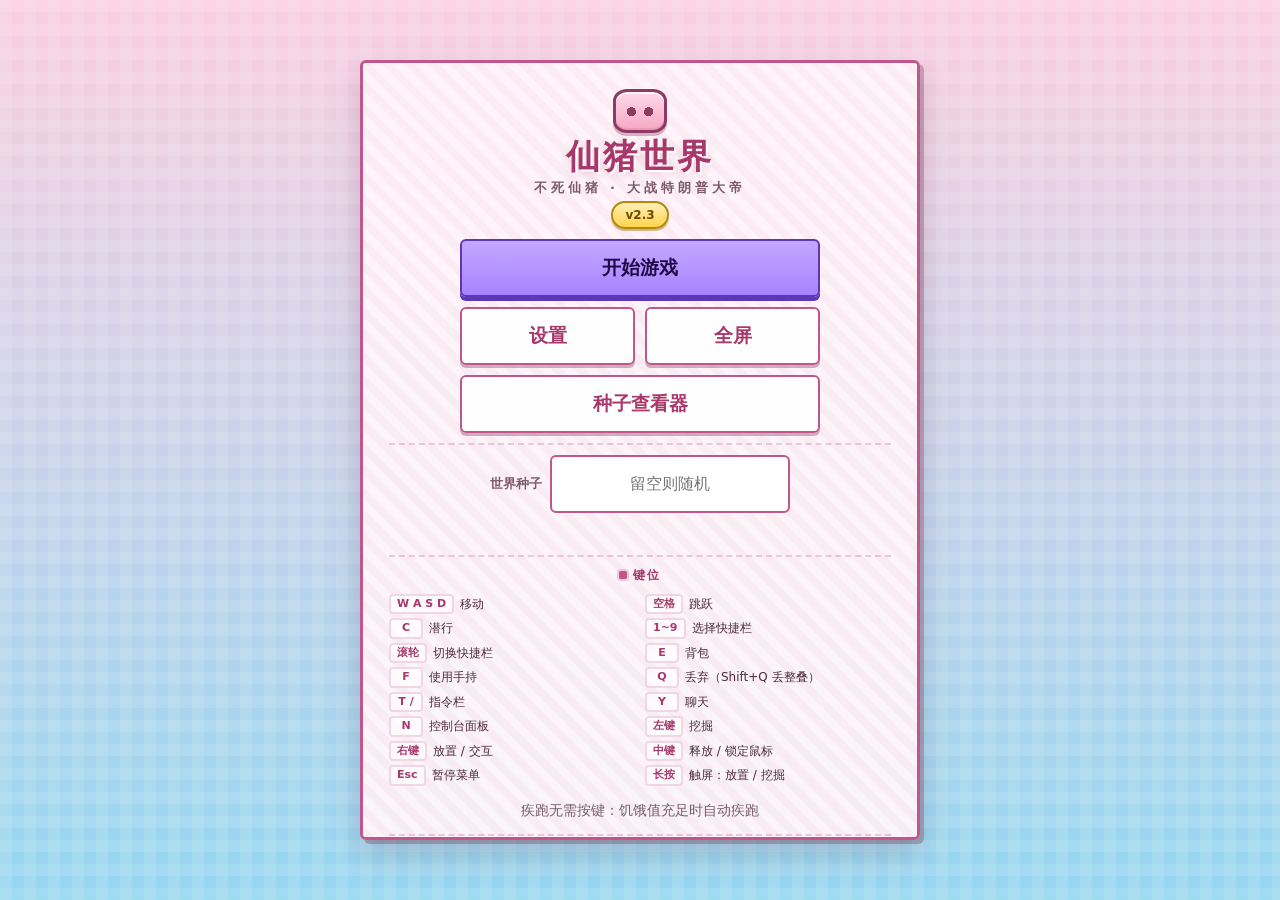
==== commit cc354de8: "Add files via upload" ====
--- a/index.html
+++ b/index.html
@@ -1083,7 +1083,7 @@
 'use strict';
 /* ==================== 常量与方块定义 ==================== */
 /* 页面版本：主菜单徽标与联机面板「页面版本」共用这一个来源，改版本只改这一行 */
-const GAME_VER = 'v2.2';
+const GAME_VER = 'v2.3';
 const CS = 16, CH = 128;           // chunk 16×128×16，世界高度 128 格
 let RENDER_R = 4;                    // 渲染半径（格），可在设置里调整
 const DATA_R = 5;                    // 数据保留半径（区块）
@@ -1374,22 +1374,30 @@
   o.connect(g); g.connect(node||musicGain);
   o.start(when); o.stop(when+dur+0.02);
 }
-/* v2.81：打「特朗普大帝」时播放游戏同目录的 trump.mp3（外部音频文件）。
-   on=true 播放并循环；on=false 暂停。音量跟随设置里的音量条；关音效则不放。 */
-/* v2.82：Boss 战音乐（远程托管的 trump.mp3）。进入单机/联机时先把该链接加载好，
-   真正开打（特朗普大帝）时直接播放这个已加载的实例，避免开打瞬间才去下载。 */
+/* v2.81~2.83：打「特朗普大帝」时的 Boss 音乐 = 远程托管的 trump.mp3。
+   进世界（单机/联机）时立刻用 fetch 把整首（约 2.2MB）抓进内存 → Blob 对象 URL，
+   开打时播放的是内存源，零网络等待。
+   为什么必须这么做：Chrome 对「没在播放」的 <audio> 只会象征性预载（甚至中途 abort），
+   直接挂流式 URL 的结果就是「现加载 + 边播边下 → 一卡一卡」。 */
 const BOSS_MUSIC_URL = 'https://xianzhuxiafan.github.io/trump.mp3';
-let bossAudio = null;                          // 预加载好的 Boss 音乐实例
+let bossAudio = null, bossBlobUrl = '', bossFetching = false;
 function bossAudioPreload(){
   if(bossAudio) return;
-  bossAudio = new Audio(BOSS_MUSIC_URL);
-  bossAudio.loop = true; bossAudio.preload = 'auto';
-  try{ bossAudio.load(); }catch(e){}
+  bossAudio = new Audio(); bossAudio.loop = true; bossAudio.preload = 'auto';
+  // 暂不挂 src：避免与下面的整首 fetch 抢带宽；抓完再挂内存源
+  if(bossFetching) return; bossFetching = true;
+  try{
+    fetch(BOSS_MUSIC_URL).then(r=>{ if(!r.ok) throw 0; return r.arrayBuffer(); }).then(ab=>{
+      bossBlobUrl = URL.createObjectURL(new Blob([ab], {type:'audio/mpeg'}));
+      bossAudio.src = bossBlobUrl; try{ bossAudio.load(); }catch(e){}   // 内存源：播放不再卡
+    }).catch(()=>{ if(!bossAudio.src) bossAudio.src = BOSS_MUSIC_URL; }); // 抓取失败 → 退回直链流式
+  }catch(e){ if(!bossAudio.src) bossAudio.src = BOSS_MUSIC_URL; }
 }
 function bossAudioSync(on){
   if(on){
     if(!cfg.sound) return;                                 // 关音效则不放
     bossAudioPreload();                                    // 保险：万一未预加载（如中途开启音效）
+    if(!bossAudio.src) return;                             // 整首还在抓 → 本帧先不出声，抓好后自动播
     bossAudio.volume = Math.max(0, Math.min(1, cfg.volume/100));
     if(bossAudio.paused) bossAudio.play().catch(()=>{});
   }
@@ -2307,8 +2315,9 @@
 const B_MTNSNOW=68, B_MTNRED=69, B_MTNGRAVEL=70,
       B_MTNGRANITE=71, B_MTNMOSS=72, B_MTNASH=73;
 /* base 基准高度 / amp 起伏幅度 / surf 表土 / sub 心土 / subDepth 心土层厚
-   tree 树密度 / kind 树种(0橡猪 1荒野猪树 2云杉猪 3仙人掌猪 4樱花猪 5猪猪竹 6焦黑枯树 7白桦猪 8枫猪)
-   plant 地表植被密度 / pk 植被方块 / snowLine 雪线 */
+   tree 树密度 / kind 树种(0橡猪 1荒野猪树 2云杉猪 3仙人掌猪 4樱花猪 5猪猪竹 6焦黑枯树 7白桦猪 8枫猪 9石柱)
+   plant 地表植被密度 / pk 植被方块 / snowLine 雪线
+   v2.87 高山湖的湖泊不用固定水位，改由 heightAt 的「散点盆地雕挖」+ lakeCarveAt 蓄水实现 */
 const BIOMES = [
   { name:'猪猪平原', base:64, amp:4, surf:GRASS, sub:DIRT, subDepth:3, tree:0.06, kind:0, plant:0.14, pk:FLOWER, tint:[1.070,0.971,0.998] },
   { name:'猪猪森林', base:66, amp:6, surf:GRASS, sub:DIRT, subDepth:3, tree:0.80, kind:0, plant:0.07, pk:FLOWER, tint:[0.662,1.067,0.796] },
@@ -2341,7 +2350,7 @@
   { name:'猪猪绿洲', base:64, amp:3, surf:GRASS, sub:DIRT, subDepth:3, tree:0.55, kind:0, plant:0.42, pk:FLOWER, tint:[0.690,1.214,0.840] },
   { name:'猪猪温带雨林', base:66, amp:5, surf:BLACK_SOIL, sub:DIRT, subDepth:3, tree:0.92, kind:2, plant:0.28, pk:FLOWER, tint:[0.840,1.171,0.727] },
   { name:'猪猪火山', base:80, amp:16, surf:ASH, sub:BASALT, subDepth:3, tree:0.03, kind:6, plant:0.00, pk:FLOWER, tint:[0.841,0.956,1.314] },
-  { name:'猪猪高山湖', base:86, amp:6, surf:ICE, sub:STONE, subDepth:3, tree:0.00, kind:2, plant:0.00, pk:FLOWER, snowLine:90, tint:[0.720,0.940,1.020] },
+  { name:'猪猪高山湖', base:96, amp:13, surf:GRAVEL, sub:STONE, subDepth:3, tree:0.00, kind:2, plant:0.00, pk:FLOWER, snowLine:101, tint:[0.720,0.940,1.020] },
   { name:'猪猪寒带湿林', base:67, amp:5, surf:PODZOL, sub:DIRT, subDepth:3, tree:0.78, kind:2, plant:0.22, pk:MOSS_CARPET, tint:[0.691,0.805,0.757] },
   { name:'猪猪竹海', base:67, amp:5, surf:GRASS, sub:DIRT, subDepth:3, tree:1.46, kind:5, plant:0.15, pk:FLOWER, tint:[1.204,1.163,0.400] },
   { name:'猪猪盐湖', base:62, amp:1.5, surf:SALTCRUST, sub:SANDSTONE, subDepth:4, tree:0.00, kind:0, plant:0.02, pk:DEADBUSH, tint:[0.940,0.900,0.860] },
@@ -2357,7 +2366,7 @@
   { name:'猪猪石楠荒原', base:68, amp:7, surf:GRASS, sub:DIRT, subDepth:3, tree:0.06, kind:1, plant:0.55, pk:DRY_GRASS, tint:[1.283,0.872,0.791] },
   { name:'猪猪白垩崖', base:82, amp:18, surf:CHALK, sub:CHALK, subDepth:3, tree:0.04, kind:2, plant:0.05, pk:FLOWER, snowLine:98, tint:[1.100,1.080,0.760] },
   { name:'猪猪橡树草原', base:69, amp:7, surf:GRASS, sub:DIRT, subDepth:3, tree:0.40, kind:0, plant:0.12, pk:DRY_GRASS, tint:[1.271,0.927,0.529] },
-  { name:'猪猪喀斯特石林', base:74, amp:12, surf:STONE, sub:STONE, subDepth:3, tree:0.14, kind:0, plant:0.15, pk:MOSS_CARPET, tint:[0.820,0.980,0.820] },
+  { name:'猪猪喀斯特石林', base:74, amp:12, surf:STONE, sub:STONE, subDepth:3, tree:0.40, kind:9, plant:0.15, pk:MOSS_CARPET, tint:[0.820,0.980,0.820] },
   { name:'猪猪极地苔原', base:64, amp:3, surf:SNOW_GRASS, sub:DIRT, subDepth:3, tree:0.03, kind:2, plant:0.10, pk:FLOWER, tint:[0.882,0.857,0.929] },
   // ↓ v2.31 平衡各类群系数量新增 5 种（水域/海岸 +3、热带 +2）
   { name:'猪猪珊瑚礁', base:54, amp:3, surf:SAND, sub:SAND, subDepth:6, tree:0.00, kind:0, uw:1, plant:0.30, pk:CORAL, tint:[0.620,1.180,1.020] },
@@ -2451,7 +2460,11 @@
     if (v1 > 0.68) return B_HIGHLAND;                        // 高地（v2.40：0.76→0.68 增面）
   }
   /* v2.49 独立稀有特色群系（复用 v1/v2/v3，零额外噪声开销；门槛 0.72~0.90，按母区面积标定稀有度） */
-  if (relief > 0.58 && t > 0.44 && t <= 0.64 && m >= 0.50 && v2 > 0.72) return B_THUNDERROCK;   // 雷击岩（温带湿侧高起伏，与白垩崖互补）
+  /* v2.85 雷击岩小块化：气候门（下面这串条件）保持不变，但再多加一道「≤10×10 小斑块」掩码。
+     原来只靠 v2（波长 350）判气候，一圈高值区能连成几十格宽的整片雷击岩，不像真实的雷击孤峰。
+     现在改成：在 16×16 网格里掷骰决定是否长一小撮，斑块用圆斑塑形 + 5 格硬边界裁剪，
+     于是每次生成都严格限制在 10×10 以内，且整体更稀疏。 */
+  if (relief > 0.58 && t > 0.44 && t <= 0.64 && m >= 0.50 && v2 > 0.72 && thunderPatchAt(x, z) > 0.45) return B_THUNDERROCK;   // 雷击岩（温带湿侧高起伏，与白垩崖互补）
   if (relief > 0.60 && t < 0.30 && v1 > 0.90) return B_ICENEEDLE;                 // 冰针岭（高寒冰晶）
   if (relief > 0.56 && t > 0.44 && m < 0.66 && v3 > 0.74) return B_ASHGROVE;      // 灰烬林（火山带）
   if (t >= 0.40 && t <= 0.62 && m >= 0.30 && m < 0.56 && v3 > 0.90) return B_WHEATWAVE;   // 麦浪原（温带偏干）
@@ -2561,6 +2574,21 @@
   }
   return b;
 }
+/* v2.85 雷击岩 ≤10×10 小斑块掩码。返回值 0~1 作平滑权重（>0.45 才算落在斑块内）。
+   16×16 单元里：38% 的概率不出斑，其余出「一撮」——
+   圆心随机落在单元内，半径 3.0~4.4 的圆斑 + 边缘噪声抖动塑形，
+   再用 |dx|,|dz| ≤ 4.5 的硬边界裁一刀 → 单块横向绝不超过 10 格，杜绝几十格宽的整片雷击岩。 */
+function thunderPatchAt(x, z){
+  const G=16, ci=Math.floor(x/G), cj=Math.floor(z/G);
+  if(hash2(ci, cj, 1211) < 0.62) return 0;                       // 38% 的格不出斑（整体更稀疏）
+  const cx = ci*G + 3 + hash2(ci, cj, 1212)*(G-6);               // 圆心落在单元内，保证硬边界不越到邻单元太多
+  const cz = cj*G + 3 + hash2(ci, cj, 1213)*(G-6);
+  const dx = x-cx, dz = z-cz;
+  if(Math.abs(dx) > 4.5 || Math.abs(dz) > 4.5) return 0;         // 硬边界：单块严格 ≤10×10
+  const R  = 3.0 + hash2(ci, cj, 1214)*1.4;                      // 半径 3.0~4.4
+  const wob = (gnoise(x, z, 24, 1215)-0.5)*2.0;                  // 边缘抖动 → 不是圆规画的
+  return Math.max(0, Math.min(1, (R+wob-Math.sqrt(dx*dx+dz*dz))/1.4));
+}
 function landBiomeAt(x, z) { return variantBiomeAt(baseLandBiomeAt(x, z), x, z); }
 /* v2.42 海岸类型由「内陆参考点」的陆地群系决定：石岸=山地海岸、雪滩=雪域海滩、其余=普通海滩。
    关键：海岸列本身是低海拔，用其自身 relief 致冷并不合理（会误把暖海岸判成雪滩）。 */
@@ -2638,7 +2666,90 @@
 // 地形高度：陆地基准 + 多尺度噪声起伏 → 海洋平滑压到海底 → 河流切出河谷
 const RIVER_BED = SEA_LEVEL - 3, OCEAN_FLOOR = 50, DRY_LAND = 0.58;   // DRY_LAND：与 biomeIndexAt 的陆地阈值一致，保证 land≥0.58 的陆地群系不被压进海里
 const DEEP_EXTRA = 22;                              // v2.57/v2.58 深海盆相对浅海的额外下沉量（洋盆中心最深；典型深海列海底≈40）
-function heightAt(x, z) {
+/* ===== v2.87 高山湖：散点盆地湖泊（替代 v2.86「全局水位」方案）=====
+   v2.86 给每列设一个固定水位 waterline、低于就灌满水，结果：① 陡坡/群系边界处
+   水被灌到固定高度、紧贴着低处的干燥地形裸露成一堵「水墙」；② 整片群系被灌成一个
+   深不见底的大湖 —— 既不像「高山+湖泊」，也违反物理直觉。
+   现改为「雕盆蓄水」：在猪猪高山湖群系内按确定性噪声撒下湖心，湖心附近地形被下挖
+   成碗状盆地，水面高度取「盆地外环地形最低点 − 1」→ 水永远被高一圈的山壁兜住，
+   既不会在斜坡上裸露，也不会与低处干燥地形相接，各湖面各自水平、互不阶梯。
+   heightAt 负责下挖（只挖不抬），须保证「无递归」：盆地采样用 terrainHeightAt（天然地形，
+   不含湖），湖心描述按网格缓存，开销只在每个湖心首次采样时发生。 */
+const LAKE_G = 12;                                  // 湖心候选网格边长（格）
+const LAKE_RMAX = 5.0;                              // 最大湖半径（用于邻域扫描范围）
+const lakeCache = new Map();                        // 'i,j' → 湖描述 或 null
+function lakeCand(i, j) {                           // 候选湖（纯哈希，不采样地形 → 无递归、可判重叠）
+  if (hash2(i, j, 1301) >= 0.62) return null;       // 出现概率：约六成候选格有湖心
+  const cx = i * LAKE_G + hash2(i, j, 1302) * LAKE_G;
+  const cz = j * LAKE_G + hash2(i, j, 1303) * LAKE_G;
+  const R  = 2.8 + hash2(i, j, 1304) * 2.2;         // 半径 2.8~5.0
+  const D  = 2.5 + hash2(i, j, 1305) * 2.0;         // 盆深 2.5~4.5
+  return { cx, cz, R, D, pri: hash2(i, j, 1306) };
+}
+function lakeDescsFor(i, j) {                       // 网格单元 (i,j) 的成品湖（被邻湖挤掉/非盆地则 null），带缓存
+  const k = i + ',' + j;
+  let L = lakeCache.get(k);
+  if (L !== undefined) return L;
+  L = null;
+  const me = lakeCand(i, j);
+  if (me) {
+    /* 非重叠：若邻格存在「优先级更高且圆与本湖相交」的候选 → 本湖作废。
+       这样最终留存的湖两两不相交，杜绝两湖水面高度不同却相邻导致的「阶梯水面/水墙」。 */
+    let blocked = false;
+    for (let dj = -1; dj <= 1 && !blocked; dj++) for (let di = -1; di <= 1; di++) {
+      if (di === 0 && dj === 0) continue;
+      const o = lakeCand(i + di, j + dj); if (!o) continue;
+      const dx = o.cx - me.cx, dz = o.cz - me.cz, rr = me.R + o.R;
+      if (dx * dx + dz * dz < rr * rr) {
+        if (o.pri < me.pri || (o.pri === me.pri && (o.cx < me.cx || (o.cx === me.cx && o.cz < me.cz)))) blocked = true;
+      }
+    }
+    if (!blocked) {
+      const rx = Math.round(me.cx), rz = Math.round(me.cz);
+      if (biomeIndexAt(rx, rz) === B_SKYLAKE) {     // 只在高山湖群系里成湖
+        let rmin = 1e9, rmax = -1e9;
+        for (let t = 0; t < 20; t++) {              // 外环（半径 R+0.5，20 向）采样天然地形
+          const ang = t * Math.PI / 10;
+          const hh = terrainHeightAt(Math.round(me.cx + Math.cos(ang) * (me.R + 0.5)), Math.round(me.cz + Math.sin(ang) * (me.R + 0.5)));
+          if (hh < rmin) rmin = hh;
+          if (hh > rmax) rmax = hh;
+        }
+        const ch = terrainHeightAt(rx, rz);
+        /* 外环起伏过大（贴着斜坡/群系边界）、中心远高于环（＝山尖）或远低于环（＝深坑）→ 放弃。
+           后一条把「深坑灌成 30 格深的水柱」这种巨型水体挡掉，让每个湖都是浅浅一汪。 */
+        if (rmax - rmin <= 8 && ch - rmin <= 2 && rmin - ch <= 6) {
+          const level = Math.min(rmin - 1, ch + me.D + 2);   // 水面不高于外环最低点，也不深于 D+2
+          L = { cx: me.cx, cz: me.cz, R: me.R, D: me.D, level };
+        }
+      }
+    }
+  }
+  if (lakeCache.size > 60000) lakeCache.clear();
+  lakeCache.set(k, L);
+  return L;
+}
+function lakeCarveAt(x, z) {                        // 返回 [盆地目标高度, 水面高度] 或 null
+  const i0 = Math.floor((x - 6) / LAKE_G), i1 = Math.floor((x + 6) / LAKE_G);
+  const j0 = Math.floor((z - 6) / LAKE_G), j1 = Math.floor((z + 6) / LAKE_G);
+  let bt = 1e9, bl = 0;
+  for (let j = j0; j <= j1; j++) for (let i = i0; i <= i1; i++) {
+    const L = lakeDescsFor(i, j); if (!L) continue;
+    const dx = x - L.cx, dz = z - L.cz, r2 = dx * dx + dz * dz;
+    if (r2 >= L.R * L.R) continue;
+    const u = Math.sqrt(r2) / L.R;
+    const target = L.level - L.D * (1 - u * u);     // 碗形：湖心最深、盆缘抬到水面高度
+    if (target < bt) { bt = target; bl = L.level; }
+  }
+  return bt < 1e9 ? [Math.round(bt), bl] : null;
+}
+function heightAt(x, z) {                           // 天然地形 + 高山湖盆地雕挖（只下挖）
+  const h0 = terrainHeightAt(x, z);
+  const c = lakeCarveAt(x, z);
+  if (!c) return h0;
+  const h = h0 < c[0] ? h0 : c[0];
+  return h < 3 ? 3 : h;
+}
+function terrainHeightAt(x, z) {
   const x0 = Math.floor(x / 8) * 8, z0 = Math.floor(z / 8) * 8;
   const tx = (x - x0) / 8, tz = (z - z0) / 8;
   const a = biomeParamsAt(x0, z0),       b = biomeParamsAt(x0 + 8, z0);
@@ -2664,6 +2775,12 @@
   /* v2.57 河流只切不抬：河床目标取 min(当前地形, RIVER_BED)。原写法无条件拉向 RIVER_BED(58)，
      在海岸/低地（海水混合已把 h 压到 58 以下）反而把河床抬高 → 河面比两岸还高。 */
   if (rs > 0) { const bed = Math.min(h, RIVER_BED); h += (bed - h) * rs * 0.95; }
+  /* v2.84 海洋群系强制压在水面之下（修复「珊瑚礁/浅海露头成绿色小岛」）：
+     biomeParamsAt 取的是该格所在陆地群系的 base/amp（珊瑚礁列实测 landBi=猪猪荒野 base 68、amp 9，
+     并非珊瑚礁自身的 base 54），海陆混合在 land≈0.25 时只压掉约一半，再叠上 amp 噪声就窜到 62~64 → 露出海面。
+     这里对 land<0.30 的纯海洋列（浅海/深海/珊瑚礁/冰海，阈值与 biomeIndexAt 判海洋一致）
+     统一钳到海平面以下：越靠岸越浅、越往洋心越深，并保留 ±1 的细噪声，避免出现刀切般的死平面。 */
+  if (land < 0.30) { const cap = SEA_LEVEL - 2 - (0.30 - land) * 12 + (n3 - 0.5) * 2; if (h > cap) h = cap; }
   return Math.max(3, Math.min(CH - 14, Math.round(h)));
 }
 
@@ -3968,6 +4085,14 @@
         a[(y * CS + lz) * CS + lx] = (cold && y === SEA_LEVEL) ? ICE : WATER;
       }
     }
+    /* v2.87 高山湖蓄水：地形已被 heightAt 下挖成碗状盆地，这里只把低于湖面的洼地灌满水。
+       水面高度取自盆地外环（见 lakeCarveAt），天然被高一圈的山壁兜住 → 不会裸露水墙。 */
+    if (bi === B_SKYLAKE) {
+      const lc = lakeCarveAt(wx, wz);
+      if (lc && h < lc[1]) {
+        for (let y = h + 1; y <= lc[1] && y < CH; y++) a[(y * CS + lz) * CS + lx] = WATER;
+      }
+    }
     /* v2.57 珊瑚礁的水下植被：带 uw 标记的水下群系（猪猪珊瑚礁）需要成片的珊瑚，
        而 placeFeatures 每区块只有 9 个候选点、过于稀疏。此处趁已知 bi/h 逐列投放，
        密度由 B.plant 决定；直接覆盖水格 → 珊瑚长在礁床上、其上方仍是水。 */
@@ -4077,6 +4202,8 @@
   // 7 白桦猪：浅白树干、树身高挑；8 枫猪：红棕干、秋色宽冠（复用 cherry 宽圆冠）
   7: { log:BIRCH_LOG,  leaf:BIRCH_LEAVES, hMin:6, hMax:8, shape:'round' },
   8: { log:MAPLE_LOG,  leaf:MAPLE_LEAVES, hMin:4, hMax:6, shape:'cherry' },
+  // v2.85 9 喀斯特石柱：细高石针（石林），不是树 —— 由 plantTree 的 K.pillar 分支生成
+  9: { pillar:true, hMin:8, hMax:16 },
 };
 function treeRng(wx, wz) {                        // v2.45 每棵树独立、可复现的随机流（与区块无关，保证任何区块落印结果一致）
   return makeRng(((hash2(wx, wz, 1103) * 4294967296) | 0) ^ worldSeed);
@@ -4116,6 +4243,28 @@
       leafBlob(a, bx, bz, bh + th, 1, LEAVES, rng, 0.26);
       leafBlob(a, bx, bz, bh + th - 1, 1, LEAVES, rng, 0.34);
     }
+    return;
+  }
+  if (K.pillar) {                                 /* v2.85 喀斯特石林：细高石针（真实石林＝密集的石灰岩尖峰）。
+      柱身 1 格宽、高 8~16；下段 3 格向外各加 1 格 → 底部成 3×3 十字柱基；中段偶发侧向突出模拟分叉。 */
+    if (!tin) return;                             // 石柱是细柱，不跨区
+    const th = K.hMin + ((rng() * (K.hMax - K.hMin + 1)) | 0);
+    for (let k = 0; k < th; k++) {
+      const y = h + 1 + k; if (y >= CH) break;
+      const row = y * CS, bz = lz;
+      if (a[(row + bz) * CS + lx] === AIR) a[(row + bz) * CS + lx] = STONE;   // 柱心
+      if (k < 3) {                                                            // 柱基加宽：四向各 1 格
+        if (lx + 1 < CS) a[(row + bz) * CS + lx + 1] = STONE;
+        if (lx - 1 >= 0) a[(row + bz) * CS + lx - 1] = STONE;
+        if (bz + 1 < CS) a[(row + bz + 1) * CS + lx] = STONE;
+        if (bz - 1 >= 0) a[(row + bz - 1) * CS + lx] = STONE;
+      } else if (k % 5 === 4 && rng() < 0.45) {                               // 中上段偶发侧向突出 → 分叉感
+        const sx = lx + (rng() < 0.5 ? 1 : -1);
+        if (sx >= 0 && sx < CS) a[(row + bz) * CS + sx] = STONE;
+      }
+    }
+    const ty = h + th;                                                       // 柱顶偶尔覆一层苔（喀斯特岩面多苔）
+    if (ty < CH && rng() < 0.35) a[(ty * CS + lz) * CS + lx] = MOSS;
     return;
   }
   if (K.cactus) {
@@ -6098,13 +6247,19 @@
   { d:[0,0, 1], shade:0.80, c:[[0,0,1,0,0],[1,0,1,1,0],[0,1,1,0,1],[1,1,1,1,1]] },
 ];
 // 方向索引：0(-x)1(+x)2(-y)3(+y)4(-z)5(+z)
-// 用本区块数组直接索引，仅跨区块时走 getBlock；按列最高点跳过大片空气
+/* v2.3：网格构建的临时顶点 / 索引数组 —— buildMesh 全程串行调用、不会重入，
+   所以这四个数组可全局复用（每次只清长度、保留已扩好的容量），省掉跑图时
+   「每个区块重建都要重新扩容 + 回收四个大数组」带来的 GC 抖动。 */
+const MESH_SV=[], MESH_SI=[], MESH_SWV=[], MESH_SWI=[];
+const visChunks=[];   // v2.85：本帧视锥内可见区块（不透明/水面两通道共用，复用同一个数组）
 function buildMesh(cx, cz) {
   const k=ckey(cx,cz);
   let m=meshes.get(k);
   if(!m){ m=makeMesh(cx,cz); meshes.set(k,m); }
   const a=getChunk(cx,cz), tops=colTopArr(cx,cz);
-  const verts=[], inds=[], wverts=[], winds=[];
+  /* v2.3：复用模块级临时数组（只清长度、保留容量），避免每次重建都重新扩容四大数组 */
+  const verts=MESH_SV, inds=MESH_SI, wverts=MESH_SWV, winds=MESH_SWI;
+  verts.length=0; inds.length=0; wverts.length=0; winds.length=0;
   const bx0=cx*CS, bz0=cz*CS;
   let maxY=-1;
   for(let i=0;i<tops.length;i++) if(tops[i]>maxY) maxY=tops[i];
@@ -8036,6 +8191,9 @@
 const mobVerts=[];
 let mobVertsF32=new Float32Array(0);
 function renderMobs(){
+  /* v2.3：场上没有生物 / 掉落物、也没有「仙猪下凡」特效时直接返回 ——
+     省掉每帧一次顶点数组拷贝与 bufferData 上传（空场景下这两步纯属浪费）。 */
+  if(!mobs.size&&!drops.size&&!(mpActive&&netPlayers.size)&&bossIntro.t<0) return;
   mobVerts.length=0;
   if(bossIntro.t>=0) addBossIntroFx(mobVerts);  // 「仙猪下凡」：天光柱 / 落点光环 / 落地冲击环
   for(const m of mobs.values()) addPig(mobVerts,m);
@@ -11673,10 +11831,15 @@
   gl.uniform1f(uLightK,dayLight);
   gl.uniform2f(uFogK,fgn,cfg.fog?RENDER_R*CS*0.99:10000);
   gl.uniform1i(uTexK,0);
-  for(const [,m] of meshes){
-    if(!m.count) continue;
+  /* v2.85：先把本帧可见的区块收集一遍（每个区块只做一次视锥测试），
+     不透明通道与水面透明通道共用这份列表 —— 原来两遍各自遍历全部 meshes、
+     各自跑一次 boxVisible，等于每帧把 289 个区块测两遍、多扫一遍。 */
+  visChunks.length=0;
+  meshes.forEach(m=>{
     const x0=m.cx*CS, z0=m.cz*CS;
-    if(!boxVisible(x0,m.minY,z0,x0+CS,m.maxY,z0+CS)) continue;   // 视锥体外 → 跳过绘制
+    if(!boxVisible(x0,m.minY,z0,x0+CS,m.maxY,z0+CS)) return;   // 视锥体外 → 本帧彻底跳过
+    visChunks.push(m);
+    if(!m.count) return;
     gl.bindBuffer(gl.ARRAY_BUFFER,m.vbo);
     gl.vertexAttribPointer(0,3,gl.FLOAT,false,36,0);
     gl.vertexAttribPointer(1,2,gl.FLOAT,false,36,12);
@@ -11685,7 +11848,7 @@
     gl.vertexAttribPointer(3,3,gl.FLOAT,false,36,24);
     gl.bindBuffer(gl.ELEMENT_ARRAY_BUFFER,m.ibo);
     gl.drawElements(gl.TRIANGLES,m.count,m.type,0);
-  }
+  });
   gl.disableVertexAttribArray(3);
   gl.useProgram(mainProg);
   renderMobs();
@@ -11695,10 +11858,9 @@
   gl.blendFunc(gl.SRC_ALPHA,gl.ONE_MINUS_SRC_ALPHA);
   gl.depthMask(false);
   gl.useProgram(chunkProg);
-  for(const [,m] of meshes){
+  for(let vi=0;vi<visChunks.length;vi++){
+    const m=visChunks[vi];
     if(!m.countW) continue;
-    const x0=m.cx*CS, z0=m.cz*CS;
-    if(!boxVisible(x0,m.minY,z0,x0+CS,m.maxY,z0+CS)) continue;
     gl.bindBuffer(gl.ARRAY_BUFFER,m.vboW);
     gl.vertexAttribPointer(0,3,gl.FLOAT,false,36,0);
     gl.vertexAttribPointer(1,2,gl.FLOAT,false,36,12);
@@ -11811,10 +11973,9 @@
     if(blockTimer>=0.1){blockTimer=0;profRun('方更新',blockTick);}   // 方块更新：重力/植物
     if(rtTimer>=0.3){rtTimer=0;profRun('随机刻',randomTicks);}       // 随机刻：树叶枯萎等
     let cap=buildBudget>0?8:2,built=0;
-    for(const [k,m] of meshes){
+    for(const [,m] of meshes){
       if(m.dirty&&built<cap){
-        const c=k.indexOf(',');
-        profRun('建网格',()=>{buildMesh(+k.slice(0,c),+k.slice(c+1));});built++;
+        profRun('建网格',()=>{buildMesh(m.cx,m.cz);});built++;   // v2.3：直接用 mesh 上的区块坐标，省掉每帧解析 key 字符串
         if(buildBudget>0)buildBudget--;
       }
     }
@@ -11823,8 +11984,9 @@
   profRun('网络',()=>{Net.update(dt);});
   profRun('渲染',render);
   updateAudio(dt);                                            // 背景音乐与环境音（暂停/死亡自动静音）
-  // 水下蓝色滤镜
-  waterTintEl.style.opacity=(running&&submerged)?1:0;
+  // 水下蓝色滤镜（v2.3：值没变就不写 DOM，省掉每帧一次样式赋值）
+  const wtOp=(running&&submerged)?'1':'0';
+  if(waterTintEl.style.opacity!==wtOp) waterTintEl.style.opacity=wtOp;
   hudTimer-=dt;
   if(hudTimer<=0){
     hudTimer=0.25;
@@ -15569,7 +15731,7 @@
 'use strict';
 /* ==================== 常量与方块定义 ==================== */
 /* 页面版本：主菜单徽标与联机面板「页面版本」共用这一个来源，改版本只改这一行 */
-const GAME_VER = 'v2.2';
+const GAME_VER = 'v2.3';
 const CS = 16, CH = 128;           // chunk 16×128×16，世界高度 128 格
 let RENDER_R = 4;                    // 渲染半径（格），可在设置里调整
 const DATA_R = 5;                    // 数据保留半径（区块）
@@ -15860,22 +16022,30 @@
   o.connect(g); g.connect(node||musicGain);
   o.start(when); o.stop(when+dur+0.02);
 }
-/* v2.81：打「特朗普大帝」时播放游戏同目录的 trump.mp3（外部音频文件）。
-   on=true 播放并循环；on=false 暂停。音量跟随设置里的音量条；关音效则不放。 */
-/* v2.82：Boss 战音乐（远程托管的 trump.mp3）。进入单机/联机时先把该链接加载好，
-   真正开打（特朗普大帝）时直接播放这个已加载的实例，避免开打瞬间才去下载。 */
+/* v2.81~2.83：打「特朗普大帝」时的 Boss 音乐 = 远程托管的 trump.mp3。
+   进世界（单机/联机）时立刻用 fetch 把整首（约 2.2MB）抓进内存 → Blob 对象 URL，
+   开打时播放的是内存源，零网络等待。
+   为什么必须这么做：Chrome 对「没在播放」的 <audio> 只会象征性预载（甚至中途 abort），
+   直接挂流式 URL 的结果就是「现加载 + 边播边下 → 一卡一卡」。 */
 const BOSS_MUSIC_URL = 'https://xianzhuxiafan.github.io/trump.mp3';
-let bossAudio = null;                          // 预加载好的 Boss 音乐实例
+let bossAudio = null, bossBlobUrl = '', bossFetching = false;
 function bossAudioPreload(){
   if(bossAudio) return;
-  bossAudio = new Audio(BOSS_MUSIC_URL);
-  bossAudio.loop = true; bossAudio.preload = 'auto';
-  try{ bossAudio.load(); }catch(e){}
+  bossAudio = new Audio(); bossAudio.loop = true; bossAudio.preload = 'auto';
+  // 暂不挂 src：避免与下面的整首 fetch 抢带宽；抓完再挂内存源
+  if(bossFetching) return; bossFetching = true;
+  try{
+    fetch(BOSS_MUSIC_URL).then(r=>{ if(!r.ok) throw 0; return r.arrayBuffer(); }).then(ab=>{
+      bossBlobUrl = URL.createObjectURL(new Blob([ab], {type:'audio/mpeg'}));
+      bossAudio.src = bossBlobUrl; try{ bossAudio.load(); }catch(e){}   // 内存源：播放不再卡
+    }).catch(()=>{ if(!bossAudio.src) bossAudio.src = BOSS_MUSIC_URL; }); // 抓取失败 → 退回直链流式
+  }catch(e){ if(!bossAudio.src) bossAudio.src = BOSS_MUSIC_URL; }
 }
 function bossAudioSync(on){
   if(on){
     if(!cfg.sound) return;                                 // 关音效则不放
     bossAudioPreload();                                    // 保险：万一未预加载（如中途开启音效）
+    if(!bossAudio.src) return;                             // 整首还在抓 → 本帧先不出声，抓好后自动播
     bossAudio.volume = Math.max(0, Math.min(1, cfg.volume/100));
     if(bossAudio.paused) bossAudio.play().catch(()=>{});
   }
@@ -16793,8 +16963,9 @@
 const B_MTNSNOW=68, B_MTNRED=69, B_MTNGRAVEL=70,
       B_MTNGRANITE=71, B_MTNMOSS=72, B_MTNASH=73;
 /* base 基准高度 / amp 起伏幅度 / surf 表土 / sub 心土 / subDepth 心土层厚
-   tree 树密度 / kind 树种(0橡猪 1荒野猪树 2云杉猪 3仙人掌猪 4樱花猪 5猪猪竹 6焦黑枯树 7白桦猪 8枫猪)
-   plant 地表植被密度 / pk 植被方块 / snowLine 雪线 */
+   tree 树密度 / kind 树种(0橡猪 1荒野猪树 2云杉猪 3仙人掌猪 4樱花猪 5猪猪竹 6焦黑枯树 7白桦猪 8枫猪 9石柱)
+   plant 地表植被密度 / pk 植被方块 / snowLine 雪线
+   v2.87 高山湖的湖泊不用固定水位，改由 heightAt 的「散点盆地雕挖」+ lakeCarveAt 蓄水实现 */
 const BIOMES = [
   { name:'猪猪平原', base:64, amp:4, surf:GRASS, sub:DIRT, subDepth:3, tree:0.06, kind:0, plant:0.14, pk:FLOWER, tint:[1.070,0.971,0.998] },
   { name:'猪猪森林', base:66, amp:6, surf:GRASS, sub:DIRT, subDepth:3, tree:0.80, kind:0, plant:0.07, pk:FLOWER, tint:[0.662,1.067,0.796] },
@@ -16827,7 +16998,7 @@
   { name:'猪猪绿洲', base:64, amp:3, surf:GRASS, sub:DIRT, subDepth:3, tree:0.55, kind:0, plant:0.42, pk:FLOWER, tint:[0.690,1.214,0.840] },
   { name:'猪猪温带雨林', base:66, amp:5, surf:BLACK_SOIL, sub:DIRT, subDepth:3, tree:0.92, kind:2, plant:0.28, pk:FLOWER, tint:[0.840,1.171,0.727] },
   { name:'猪猪火山', base:80, amp:16, surf:ASH, sub:BASALT, subDepth:3, tree:0.03, kind:6, plant:0.00, pk:FLOWER, tint:[0.841,0.956,1.314] },
-  { name:'猪猪高山湖', base:86, amp:6, surf:ICE, sub:STONE, subDepth:3, tree:0.00, kind:2, plant:0.00, pk:FLOWER, snowLine:90, tint:[0.720,0.940,1.020] },
+  { name:'猪猪高山湖', base:96, amp:13, surf:GRAVEL, sub:STONE, subDepth:3, tree:0.00, kind:2, plant:0.00, pk:FLOWER, snowLine:101, tint:[0.720,0.940,1.020] },
   { name:'猪猪寒带湿林', base:67, amp:5, surf:PODZOL, sub:DIRT, subDepth:3, tree:0.78, kind:2, plant:0.22, pk:MOSS_CARPET, tint:[0.691,0.805,0.757] },
   { name:'猪猪竹海', base:67, amp:5, surf:GRASS, sub:DIRT, subDepth:3, tree:1.46, kind:5, plant:0.15, pk:FLOWER, tint:[1.204,1.163,0.400] },
   { name:'猪猪盐湖', base:62, amp:1.5, surf:SALTCRUST, sub:SANDSTONE, subDepth:4, tree:0.00, kind:0, plant:0.02, pk:DEADBUSH, tint:[0.940,0.900,0.860] },
@@ -16843,7 +17014,7 @@
   { name:'猪猪石楠荒原', base:68, amp:7, surf:GRASS, sub:DIRT, subDepth:3, tree:0.06, kind:1, plant:0.55, pk:DRY_GRASS, tint:[1.283,0.872,0.791] },
   { name:'猪猪白垩崖', base:82, amp:18, surf:CHALK, sub:CHALK, subDepth:3, tree:0.04, kind:2, plant:0.05, pk:FLOWER, snowLine:98, tint:[1.100,1.080,0.760] },
   { name:'猪猪橡树草原', base:69, amp:7, surf:GRASS, sub:DIRT, subDepth:3, tree:0.40, kind:0, plant:0.12, pk:DRY_GRASS, tint:[1.271,0.927,0.529] },
-  { name:'猪猪喀斯特石林', base:74, amp:12, surf:STONE, sub:STONE, subDepth:3, tree:0.14, kind:0, plant:0.15, pk:MOSS_CARPET, tint:[0.820,0.980,0.820] },
+  { name:'猪猪喀斯特石林', base:74, amp:12, surf:STONE, sub:STONE, subDepth:3, tree:0.40, kind:9, plant:0.15, pk:MOSS_CARPET, tint:[0.820,0.980,0.820] },
   { name:'猪猪极地苔原', base:64, amp:3, surf:SNOW_GRASS, sub:DIRT, subDepth:3, tree:0.03, kind:2, plant:0.10, pk:FLOWER, tint:[0.882,0.857,0.929] },
   // ↓ v2.31 平衡各类群系数量新增 5 种（水域/海岸 +3、热带 +2）
   { name:'猪猪珊瑚礁', base:54, amp:3, surf:SAND, sub:SAND, subDepth:6, tree:0.00, kind:0, uw:1, plant:0.30, pk:CORAL, tint:[0.620,1.180,1.020] },
@@ -16937,7 +17108,11 @@
     if (v1 > 0.68) return B_HIGHLAND;                        // 高地（v2.40：0.76→0.68 增面）
   }
   /* v2.49 独立稀有特色群系（复用 v1/v2/v3，零额外噪声开销；门槛 0.72~0.90，按母区面积标定稀有度） */
-  if (relief > 0.58 && t > 0.44 && t <= 0.64 && m >= 0.50 && v2 > 0.72) return B_THUNDERROCK;   // 雷击岩（温带湿侧高起伏，与白垩崖互补）
+  /* v2.85 雷击岩小块化：气候门（下面这串条件）保持不变，但再多加一道「≤10×10 小斑块」掩码。
+     原来只靠 v2（波长 350）判气候，一圈高值区能连成几十格宽的整片雷击岩，不像真实的雷击孤峰。
+     现在改成：在 16×16 网格里掷骰决定是否长一小撮，斑块用圆斑塑形 + 5 格硬边界裁剪，
+     于是每次生成都严格限制在 10×10 以内，且整体更稀疏。 */
+  if (relief > 0.58 && t > 0.44 && t <= 0.64 && m >= 0.50 && v2 > 0.72 && thunderPatchAt(x, z) > 0.45) return B_THUNDERROCK;   // 雷击岩（温带湿侧高起伏，与白垩崖互补）
   if (relief > 0.60 && t < 0.30 && v1 > 0.90) return B_ICENEEDLE;                 // 冰针岭（高寒冰晶）
   if (relief > 0.56 && t > 0.44 && m < 0.66 && v3 > 0.74) return B_ASHGROVE;      // 灰烬林（火山带）
   if (t >= 0.40 && t <= 0.62 && m >= 0.30 && m < 0.56 && v3 > 0.90) return B_WHEATWAVE;   // 麦浪原（温带偏干）
@@ -17047,6 +17222,21 @@
   }
   return b;
 }
+/* v2.85 雷击岩 ≤10×10 小斑块掩码。返回值 0~1 作平滑权重（>0.45 才算落在斑块内）。
+   16×16 单元里：38% 的概率不出斑，其余出「一撮」——
+   圆心随机落在单元内，半径 3.0~4.4 的圆斑 + 边缘噪声抖动塑形，
+   再用 |dx|,|dz| ≤ 4.5 的硬边界裁一刀 → 单块横向绝不超过 10 格，杜绝几十格宽的整片雷击岩。 */
+function thunderPatchAt(x, z){
+  const G=16, ci=Math.floor(x/G), cj=Math.floor(z/G);
+  if(hash2(ci, cj, 1211) < 0.62) return 0;                       // 38% 的格不出斑（整体更稀疏）
+  const cx = ci*G + 3 + hash2(ci, cj, 1212)*(G-6);               // 圆心落在单元内，保证硬边界不越到邻单元太多
+  const cz = cj*G + 3 + hash2(ci, cj, 1213)*(G-6);
+  const dx = x-cx, dz = z-cz;
+  if(Math.abs(dx) > 4.5 || Math.abs(dz) > 4.5) return 0;         // 硬边界：单块严格 ≤10×10
+  const R  = 3.0 + hash2(ci, cj, 1214)*1.4;                      // 半径 3.0~4.4
+  const wob = (gnoise(x, z, 24, 1215)-0.5)*2.0;                  // 边缘抖动 → 不是圆规画的
+  return Math.max(0, Math.min(1, (R+wob-Math.sqrt(dx*dx+dz*dz))/1.4));
+}
 function landBiomeAt(x, z) { return variantBiomeAt(baseLandBiomeAt(x, z), x, z); }
 /* v2.42 海岸类型由「内陆参考点」的陆地群系决定：石岸=山地海岸、雪滩=雪域海滩、其余=普通海滩。
    关键：海岸列本身是低海拔，用其自身 relief 致冷并不合理（会误把暖海岸判成雪滩）。 */
@@ -17124,7 +17314,90 @@
 // 地形高度：陆地基准 + 多尺度噪声起伏 → 海洋平滑压到海底 → 河流切出河谷
 const RIVER_BED = SEA_LEVEL - 3, OCEAN_FLOOR = 50, DRY_LAND = 0.58;   // DRY_LAND：与 biomeIndexAt 的陆地阈值一致，保证 land≥0.58 的陆地群系不被压进海里
 const DEEP_EXTRA = 22;                              // v2.57/v2.58 深海盆相对浅海的额外下沉量（洋盆中心最深；典型深海列海底≈40）
-function heightAt(x, z) {
+/* ===== v2.87 高山湖：散点盆地湖泊（替代 v2.86「全局水位」方案）=====
+   v2.86 给每列设一个固定水位 waterline、低于就灌满水，结果：① 陡坡/群系边界处
+   水被灌到固定高度、紧贴着低处的干燥地形裸露成一堵「水墙」；② 整片群系被灌成一个
+   深不见底的大湖 —— 既不像「高山+湖泊」，也违反物理直觉。
+   现改为「雕盆蓄水」：在猪猪高山湖群系内按确定性噪声撒下湖心，湖心附近地形被下挖
+   成碗状盆地，水面高度取「盆地外环地形最低点 − 1」→ 水永远被高一圈的山壁兜住，
+   既不会在斜坡上裸露，也不会与低处干燥地形相接，各湖面各自水平、互不阶梯。
+   heightAt 负责下挖（只挖不抬），须保证「无递归」：盆地采样用 terrainHeightAt（天然地形，
+   不含湖），湖心描述按网格缓存，开销只在每个湖心首次采样时发生。 */
+const LAKE_G = 12;                                  // 湖心候选网格边长（格）
+const LAKE_RMAX = 5.0;                              // 最大湖半径（用于邻域扫描范围）
+const lakeCache = new Map();                        // 'i,j' → 湖描述 或 null
+function lakeCand(i, j) {                           // 候选湖（纯哈希，不采样地形 → 无递归、可判重叠）
+  if (hash2(i, j, 1301) >= 0.62) return null;       // 出现概率：约六成候选格有湖心
+  const cx = i * LAKE_G + hash2(i, j, 1302) * LAKE_G;
+  const cz = j * LAKE_G + hash2(i, j, 1303) * LAKE_G;
+  const R  = 2.8 + hash2(i, j, 1304) * 2.2;         // 半径 2.8~5.0
+  const D  = 2.5 + hash2(i, j, 1305) * 2.0;         // 盆深 2.5~4.5
+  return { cx, cz, R, D, pri: hash2(i, j, 1306) };
+}
+function lakeDescsFor(i, j) {                       // 网格单元 (i,j) 的成品湖（被邻湖挤掉/非盆地则 null），带缓存
+  const k = i + ',' + j;
+  let L = lakeCache.get(k);
+  if (L !== undefined) return L;
+  L = null;
+  const me = lakeCand(i, j);
+  if (me) {
+    /* 非重叠：若邻格存在「优先级更高且圆与本湖相交」的候选 → 本湖作废。
+       这样最终留存的湖两两不相交，杜绝两湖水面高度不同却相邻导致的「阶梯水面/水墙」。 */
+    let blocked = false;
+    for (let dj = -1; dj <= 1 && !blocked; dj++) for (let di = -1; di <= 1; di++) {
+      if (di === 0 && dj === 0) continue;
+      const o = lakeCand(i + di, j + dj); if (!o) continue;
+      const dx = o.cx - me.cx, dz = o.cz - me.cz, rr = me.R + o.R;
+      if (dx * dx + dz * dz < rr * rr) {
+        if (o.pri < me.pri || (o.pri === me.pri && (o.cx < me.cx || (o.cx === me.cx && o.cz < me.cz)))) blocked = true;
+      }
+    }
+    if (!blocked) {
+      const rx = Math.round(me.cx), rz = Math.round(me.cz);
+      if (biomeIndexAt(rx, rz) === B_SKYLAKE) {     // 只在高山湖群系里成湖
+        let rmin = 1e9, rmax = -1e9;
+        for (let t = 0; t < 20; t++) {              // 外环（半径 R+0.5，20 向）采样天然地形
+          const ang = t * Math.PI / 10;
+          const hh = terrainHeightAt(Math.round(me.cx + Math.cos(ang) * (me.R + 0.5)), Math.round(me.cz + Math.sin(ang) * (me.R + 0.5)));
+          if (hh < rmin) rmin = hh;
+          if (hh > rmax) rmax = hh;
+        }
+        const ch = terrainHeightAt(rx, rz);
+        /* 外环起伏过大（贴着斜坡/群系边界）、中心远高于环（＝山尖）或远低于环（＝深坑）→ 放弃。
+           后一条把「深坑灌成 30 格深的水柱」这种巨型水体挡掉，让每个湖都是浅浅一汪。 */
+        if (rmax - rmin <= 8 && ch - rmin <= 2 && rmin - ch <= 6) {
+          const level = Math.min(rmin - 1, ch + me.D + 2);   // 水面不高于外环最低点，也不深于 D+2
+          L = { cx: me.cx, cz: me.cz, R: me.R, D: me.D, level };
+        }
+      }
+    }
+  }
+  if (lakeCache.size > 60000) lakeCache.clear();
+  lakeCache.set(k, L);
+  return L;
+}
+function lakeCarveAt(x, z) {                        // 返回 [盆地目标高度, 水面高度] 或 null
+  const i0 = Math.floor((x - 6) / LAKE_G), i1 = Math.floor((x + 6) / LAKE_G);
+  const j0 = Math.floor((z - 6) / LAKE_G), j1 = Math.floor((z + 6) / LAKE_G);
+  let bt = 1e9, bl = 0;
+  for (let j = j0; j <= j1; j++) for (let i = i0; i <= i1; i++) {
+    const L = lakeDescsFor(i, j); if (!L) continue;
+    const dx = x - L.cx, dz = z - L.cz, r2 = dx * dx + dz * dz;
+    if (r2 >= L.R * L.R) continue;
+    const u = Math.sqrt(r2) / L.R;
+    const target = L.level - L.D * (1 - u * u);     // 碗形：湖心最深、盆缘抬到水面高度
+    if (target < bt) { bt = target; bl = L.level; }
+  }
+  return bt < 1e9 ? [Math.round(bt), bl] : null;
+}
+function heightAt(x, z) {                           // 天然地形 + 高山湖盆地雕挖（只下挖）
+  const h0 = terrainHeightAt(x, z);
+  const c = lakeCarveAt(x, z);
+  if (!c) return h0;
+  const h = h0 < c[0] ? h0 : c[0];
+  return h < 3 ? 3 : h;
+}
+function terrainHeightAt(x, z) {
   const x0 = Math.floor(x / 8) * 8, z0 = Math.floor(z / 8) * 8;
   const tx = (x - x0) / 8, tz = (z - z0) / 8;
   const a = biomeParamsAt(x0, z0),       b = biomeParamsAt(x0 + 8, z0);
@@ -17150,6 +17423,12 @@
   /* v2.57 河流只切不抬：河床目标取 min(当前地形, RIVER_BED)。原写法无条件拉向 RIVER_BED(58)，
      在海岸/低地（海水混合已把 h 压到 58 以下）反而把河床抬高 → 河面比两岸还高。 */
   if (rs > 0) { const bed = Math.min(h, RIVER_BED); h += (bed - h) * rs * 0.95; }
+  /* v2.84 海洋群系强制压在水面之下（修复「珊瑚礁/浅海露头成绿色小岛」）：
+     biomeParamsAt 取的是该格所在陆地群系的 base/amp（珊瑚礁列实测 landBi=猪猪荒野 base 68、amp 9，
+     并非珊瑚礁自身的 base 54），海陆混合在 land≈0.25 时只压掉约一半，再叠上 amp 噪声就窜到 62~64 → 露出海面。
+     这里对 land<0.30 的纯海洋列（浅海/深海/珊瑚礁/冰海，阈值与 biomeIndexAt 判海洋一致）
+     统一钳到海平面以下：越靠岸越浅、越往洋心越深，并保留 ±1 的细噪声，避免出现刀切般的死平面。 */
+  if (land < 0.30) { const cap = SEA_LEVEL - 2 - (0.30 - land) * 12 + (n3 - 0.5) * 2; if (h > cap) h = cap; }
   return Math.max(3, Math.min(CH - 14, Math.round(h)));
 }
 
@@ -18454,6 +18733,14 @@
         a[(y * CS + lz) * CS + lx] = (cold && y === SEA_LEVEL) ? ICE : WATER;
       }
     }
+    /* v2.87 高山湖蓄水：地形已被 heightAt 下挖成碗状盆地，这里只把低于湖面的洼地灌满水。
+       水面高度取自盆地外环（见 lakeCarveAt），天然被高一圈的山壁兜住 → 不会裸露水墙。 */
+    if (bi === B_SKYLAKE) {
+      const lc = lakeCarveAt(wx, wz);
+      if (lc && h < lc[1]) {
+        for (let y = h + 1; y <= lc[1] && y < CH; y++) a[(y * CS + lz) * CS + lx] = WATER;
+      }
+    }
     /* v2.57 珊瑚礁的水下植被：带 uw 标记的水下群系（猪猪珊瑚礁）需要成片的珊瑚，
        而 placeFeatures 每区块只有 9 个候选点、过于稀疏。此处趁已知 bi/h 逐列投放，
        密度由 B.plant 决定；直接覆盖水格 → 珊瑚长在礁床上、其上方仍是水。 */
@@ -18563,6 +18850,8 @@
   // 7 白桦猪：浅白树干、树身高挑；8 枫猪：红棕干、秋色宽冠（复用 cherry 宽圆冠）
   7: { log:BIRCH_LOG,  leaf:BIRCH_LEAVES, hMin:6, hMax:8, shape:'round' },
   8: { log:MAPLE_LOG,  leaf:MAPLE_LEAVES, hMin:4, hMax:6, shape:'cherry' },
+  // v2.85 9 喀斯特石柱：细高石针（石林），不是树 —— 由 plantTree 的 K.pillar 分支生成
+  9: { pillar:true, hMin:8, hMax:16 },
 };
 function treeRng(wx, wz) {                        // v2.45 每棵树独立、可复现的随机流（与区块无关，保证任何区块落印结果一致）
   return makeRng(((hash2(wx, wz, 1103) * 4294967296) | 0) ^ worldSeed);
@@ -18602,6 +18891,28 @@
       leafBlob(a, bx, bz, bh + th, 1, LEAVES, rng, 0.26);
       leafBlob(a, bx, bz, bh + th - 1, 1, LEAVES, rng, 0.34);
     }
+    return;
+  }
+  if (K.pillar) {                                 /* v2.85 喀斯特石林：细高石针（真实石林＝密集的石灰岩尖峰）。
+      柱身 1 格宽、高 8~16；下段 3 格向外各加 1 格 → 底部成 3×3 十字柱基；中段偶发侧向突出模拟分叉。 */
+    if (!tin) return;                             // 石柱是细柱，不跨区
+    const th = K.hMin + ((rng() * (K.hMax - K.hMin + 1)) | 0);
+    for (let k = 0; k < th; k++) {
+      const y = h + 1 + k; if (y >= CH) break;
+      const row = y * CS, bz = lz;
+      if (a[(row + bz) * CS + lx] === AIR) a[(row + bz) * CS + lx] = STONE;   // 柱心
+      if (k < 3) {                                                            // 柱基加宽：四向各 1 格
+        if (lx + 1 < CS) a[(row + bz) * CS + lx + 1] = STONE;
+        if (lx - 1 >= 0) a[(row + bz) * CS + lx - 1] = STONE;
+        if (bz + 1 < CS) a[(row + bz + 1) * CS + lx] = STONE;
+        if (bz - 1 >= 0) a[(row + bz - 1) * CS + lx] = STONE;
+      } else if (k % 5 === 4 && rng() < 0.45) {                               // 中上段偶发侧向突出 → 分叉感
+        const sx = lx + (rng() < 0.5 ? 1 : -1);
+        if (sx >= 0 && sx < CS) a[(row + bz) * CS + sx] = STONE;
+      }
+    }
+    const ty = h + th;                                                       // 柱顶偶尔覆一层苔（喀斯特岩面多苔）
+    if (ty < CH && rng() < 0.35) a[(ty * CS + lz) * CS + lx] = MOSS;
     return;
   }
   if (K.cactus) {
@@ -20584,13 +20895,19 @@
   { d:[0,0, 1], shade:0.80, c:[[0,0,1,0,0],[1,0,1,1,0],[0,1,1,0,1],[1,1,1,1,1]] },
 ];
 // 方向索引：0(-x)1(+x)2(-y)3(+y)4(-z)5(+z)
-// 用本区块数组直接索引，仅跨区块时走 getBlock；按列最高点跳过大片空气
+/* v2.3：网格构建的临时顶点 / 索引数组 —— buildMesh 全程串行调用、不会重入，
+   所以这四个数组可全局复用（每次只清长度、保留已扩好的容量），省掉跑图时
+   「每个区块重建都要重新扩容 + 回收四个大数组」带来的 GC 抖动。 */
+const MESH_SV=[], MESH_SI=[], MESH_SWV=[], MESH_SWI=[];
+const visChunks=[];   // v2.85：本帧视锥内可见区块（不透明/水面两通道共用，复用同一个数组）
 function buildMesh(cx, cz) {
   const k=ckey(cx,cz);
   let m=meshes.get(k);
   if(!m){ m=makeMesh(cx,cz); meshes.set(k,m); }
   const a=getChunk(cx,cz), tops=colTopArr(cx,cz);
-  const verts=[], inds=[], wverts=[], winds=[];
+  /* v2.3：复用模块级临时数组（只清长度、保留容量），避免每次重建都重新扩容四大数组 */
+  const verts=MESH_SV, inds=MESH_SI, wverts=MESH_SWV, winds=MESH_SWI;
+  verts.length=0; inds.length=0; wverts.length=0; winds.length=0;
   const bx0=cx*CS, bz0=cz*CS;
   let maxY=-1;
   for(let i=0;i<tops.length;i++) if(tops[i]>maxY) maxY=tops[i];
@@ -22522,6 +22839,9 @@
 const mobVerts=[];
 let mobVertsF32=new Float32Array(0);
 function renderMobs(){
+  /* v2.3：场上没有生物 / 掉落物、也没有「仙猪下凡」特效时直接返回 ——
+     省掉每帧一次顶点数组拷贝与 bufferData 上传（空场景下这两步纯属浪费）。 */
+  if(!mobs.size&&!drops.size&&!(mpActive&&netPlayers.size)&&bossIntro.t<0) return;
   mobVerts.length=0;
   if(bossIntro.t>=0) addBossIntroFx(mobVerts);  // 「仙猪下凡」：天光柱 / 落点光环 / 落地冲击环
   for(const m of mobs.values()) addPig(mobVerts,m);
@@ -26159,10 +26479,15 @@
   gl.uniform1f(uLightK,dayLight);
   gl.uniform2f(uFogK,fgn,cfg.fog?RENDER_R*CS*0.99:10000);
   gl.uniform1i(uTexK,0);
-  for(const [,m] of meshes){
-    if(!m.count) continue;
+  /* v2.85：先把本帧可见的区块收集一遍（每个区块只做一次视锥测试），
+     不透明通道与水面透明通道共用这份列表 —— 原来两遍各自遍历全部 meshes、
+     各自跑一次 boxVisible，等于每帧把 289 个区块测两遍、多扫一遍。 */
+  visChunks.length=0;
+  meshes.forEach(m=>{
     const x0=m.cx*CS, z0=m.cz*CS;
-    if(!boxVisible(x0,m.minY,z0,x0+CS,m.maxY,z0+CS)) continue;   // 视锥体外 → 跳过绘制
+    if(!boxVisible(x0,m.minY,z0,x0+CS,m.maxY,z0+CS)) return;   // 视锥体外 → 本帧彻底跳过
+    visChunks.push(m);
+    if(!m.count) return;
     gl.bindBuffer(gl.ARRAY_BUFFER,m.vbo);
     gl.vertexAttribPointer(0,3,gl.FLOAT,false,36,0);
     gl.vertexAttribPointer(1,2,gl.FLOAT,false,36,12);
@@ -26171,7 +26496,7 @@
     gl.vertexAttribPointer(3,3,gl.FLOAT,false,36,24);
     gl.bindBuffer(gl.ELEMENT_ARRAY_BUFFER,m.ibo);
     gl.drawElements(gl.TRIANGLES,m.count,m.type,0);
-  }
+  });
   gl.disableVertexAttribArray(3);
   gl.useProgram(mainProg);
   renderMobs();
@@ -26181,10 +26506,9 @@
   gl.blendFunc(gl.SRC_ALPHA,gl.ONE_MINUS_SRC_ALPHA);
   gl.depthMask(false);
   gl.useProgram(chunkProg);
-  for(const [,m] of meshes){
+  for(let vi=0;vi<visChunks.length;vi++){
+    const m=visChunks[vi];
     if(!m.countW) continue;
-    const x0=m.cx*CS, z0=m.cz*CS;
-    if(!boxVisible(x0,m.minY,z0,x0+CS,m.maxY,z0+CS)) continue;
     gl.bindBuffer(gl.ARRAY_BUFFER,m.vboW);
     gl.vertexAttribPointer(0,3,gl.FLOAT,false,36,0);
     gl.vertexAttribPointer(1,2,gl.FLOAT,false,36,12);
@@ -26297,10 +26621,9 @@
     if(blockTimer>=0.1){blockTimer=0;profRun('方更新',blockTick);}   // 方块更新：重力/植物
     if(rtTimer>=0.3){rtTimer=0;profRun('随机刻',randomTicks);}       // 随机刻：树叶枯萎等
     let cap=buildBudget>0?8:2,built=0;
-    for(const [k,m] of meshes){
+    for(const [,m] of meshes){
       if(m.dirty&&built<cap){
-        const c=k.indexOf(',');
-        profRun('建网格',()=>{buildMesh(+k.slice(0,c),+k.slice(c+1));});built++;
+        profRun('建网格',()=>{buildMesh(m.cx,m.cz);});built++;   // v2.3：直接用 mesh 上的区块坐标，省掉每帧解析 key 字符串
         if(buildBudget>0)buildBudget--;
       }
     }
@@ -26309,8 +26632,9 @@
   profRun('网络',()=>{Net.update(dt);});
   profRun('渲染',render);
   updateAudio(dt);                                            // 背景音乐与环境音（暂停/死亡自动静音）
-  // 水下蓝色滤镜
-  waterTintEl.style.opacity=(running&&submerged)?1:0;
+  // 水下蓝色滤镜（v2.3：值没变就不写 DOM，省掉每帧一次样式赋值）
+  const wtOp=(running&&submerged)?'1':'0';
+  if(waterTintEl.style.opacity!==wtOp) waterTintEl.style.opacity=wtOp;
   hudTimer-=dt;
   if(hudTimer<=0){
     hudTimer=0.25;
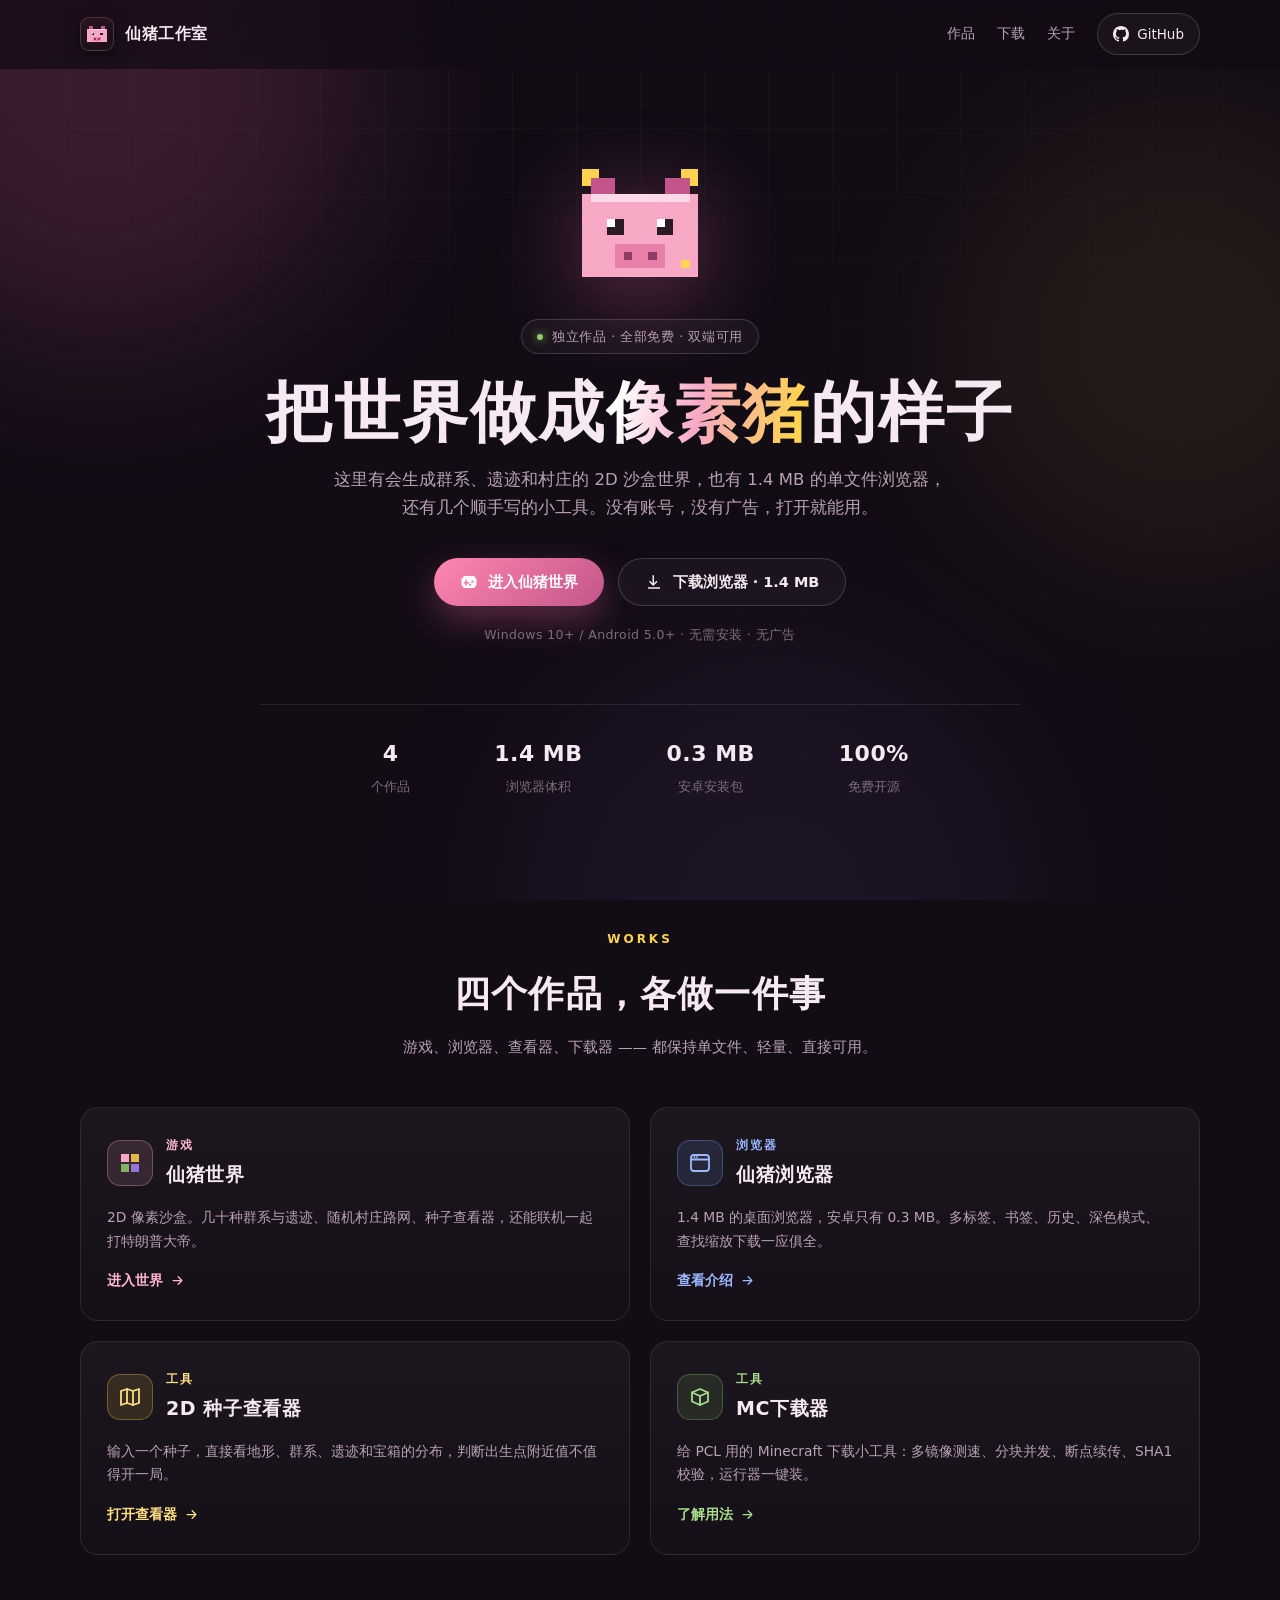
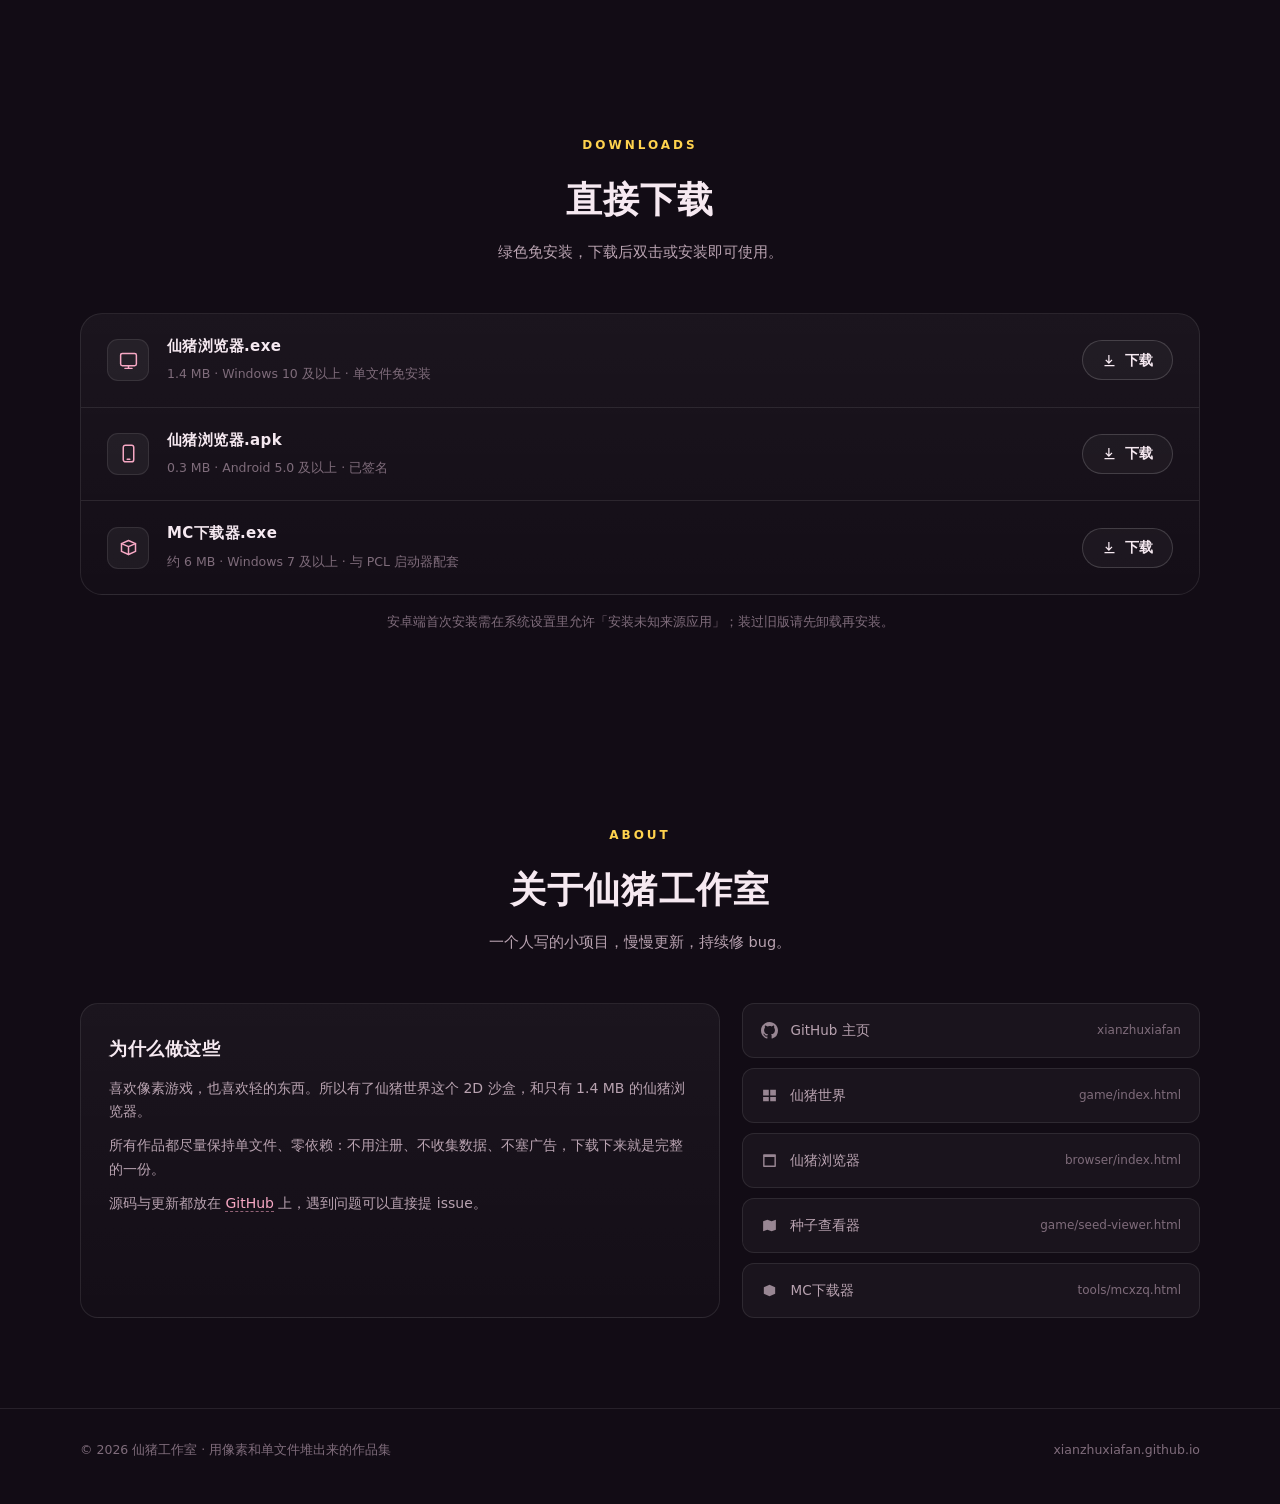
==== commit e93ab55a: "重构站点结构并新增官网首页：按 game/browser/tools/downloads 分类，保留旧地址跳转" ====
--- a/index.html
+++ b/index.html
@@ -2,26737 +2,506 @@
 <html lang="zh-CN">
 <head>
 <meta charset="utf-8">
-<meta name="viewport" content="width=device-width, initial-scale=1, maximum-scale=1, user-scalable=no, viewport-fit=cover">
-<meta name="theme-color" content="#87ceeb">
-<meta name="apple-mobile-web-app-capable" content="yes">
-<meta name="mobile-web-app-capable" content="yes">
-<meta name="apple-mobile-web-app-status-bar-style" content="black-translucent">
-<meta name="format-detection" content="telephone=no">
-<title>仙猪世界</title>
+<meta name="viewport" content="width=device-width,initial-scale=1">
+<title>仙猪工作室 · 作品与下载</title>
+<meta name="description" content="仙猪工作室作品集：仙猪世界像素沙盒游戏、仙猪浏览器、2D 种子查看器、MC下载器。全部免费，Windows / Android 双端可用。">
+<meta name="theme-color" content="#120c15">
+<link rel="icon" href="data:image/svg+xml,%3Csvg xmlns='http://www.w3.org/2000/svg' viewBox='0 0 16 16'%3E%3Crect width='16' height='16' rx='4' fill='%23f7a8c4'/%3E%3Crect x='4' y='6' width='2' height='2' fill='%232b1a24'/%3E%3Crect x='10' y='6' width='2' height='2' fill='%232b1a24'/%3E%3Crect x='6' y='10' width='4' height='2' fill='%23c2568a'/%3E%3C/svg%3E">
 <style>
-  /* ============================================================================
-     仙猪世界 · 界面设计规范 v2（像素猪主题）
-     ----------------------------------------------------------------------------
-     设计语言：把「像素猪头方块」的方块感搬进界面 —— 粗描边、硬投影、像素圆角、
-     等宽像素数字、方格暗纹；不用模糊渐变堆砌，保持 8bit 的干脆利落。
-     分层：① 设计令牌 ② 基础与画布 ③ 游戏内 HUD ④ 按钮系统 ⑤ 卡片与菜单
-           ⑥ 背包 / 合成 / 交易 ⑦ 指令与聊天 ⑧ 联机 ⑨ 响应式与竖屏横屏
-     兼容：所有尺寸走 clamp() 流体缩放，1080p / 2K / 4K 与手机横屏共用一套令牌；
-           触控元素下限 48px（≥8mm×8mm）。
-     ============================================================================ */
   :root{
-    /* ---- 安全区（刘海 / 手势条） ---- */
-    --safe-t:env(safe-area-inset-top,0px);
-    --safe-b:env(safe-area-inset-bottom,0px);
-    --safe-l:env(safe-area-inset-left,0px);
-    --safe-r:env(safe-area-inset-right,0px);
-
-    /* ---- 调色板：猪鼻粉 / 泥棕 / 三叶草绿 / 仙紫 / 仙金 ---- */
-    --pig:#f7a8c4; --pig-d:#c2568a; --pig-dd:#8e3a63; --pig-l:#ffd9e8;
-    --mud:#6b4a3a; --mud-d:#3b2620;
-    --clover:#8fce6b; --clover-d:#4e8a35;
-    --immortal:#a882ff; --immortal-d:#5c37b8;
-    --gold:#ffd34e; --gold-d:#b8860b; --gold-l:#fff0b8;
-    --danger:#e5484d; --danger-d:#8c1c22;
-    --ink:#2b1a24; --ink-d:#170d13; --line:#8d5f78;
-    --txt:#ffe0ec; --txt-dim:#cfa8bb;
-    /* ---- 卡片浅底上的文字 ---- */
-    --on-card:#4a2c38; --on-card-dim:#7d5a6a; --accent-ink:#a8386c;
-
-    /* ---- 面 / 线 / 影：硬投影 + 内嵌高光，模拟方块受光 ---- */
-    --card:rgba(255,246,250,.94); --card-line:#c2568a;
-    --shadow:4px 4px 0 rgba(96,40,66,.30), 0 14px 30px rgba(96,40,66,.20);
-    --bevel:inset 0 2px 0 rgba(255,255,255,.8), inset 0 -2px 0 rgba(150,80,110,.16);
-
-    /* ---- 菜单底色（天空） ---- */
-    --sky1:rgba(255,206,224,.96); --sky2:rgba(150,214,240,.96);
-
-    /* ---- 尺寸令牌 ---- */
-    --tap:clamp(48px,12.4vw,58px);
-    --joy:clamp(96px,29vw,124px);
-    --slot:clamp(34px,9.4vw,46px);
-    --islot:clamp(36px,9.6vw,48px);
-    --g:clamp(3px,1vw,6px);
-    --g2:clamp(6px,2vw,10px);
-    --fs:clamp(11px,3.1vw,13px);
-    --fs-sm:clamp(10px,2.8vw,12px);
-    --fs-h1:clamp(23px,7vw,34px);
-    --fs-btn:clamp(15px,4.2vw,19px);
-    --r:6px; --r-sm:4px;          /* 像素圆角：小到几乎见棱见角 */
-    --px:3px;                     /* 统一描边宽度 */
-    --mono:ui-monospace,"Cascadia Mono",Consolas,"Courier New",monospace;
-    /* 热键栏顶部位置：提示条 / 生命条 / 操作簇都以它为基准向上排 */
-    --hotbar-top:calc(var(--safe-b) + 10px + var(--slot));
+    --bg:#120c15;
+    --bg2:#190f1c;
+    --panel:rgba(255,255,255,.035);
+    --panel-2:rgba(255,255,255,.06);
+    --line:rgba(255,255,255,.09);
+    --line-2:rgba(255,255,255,.16);
+    --text:#f6e9f1;
+    --sub:#b9a3b1;
+    --dim:#7f6c7b;
+    --pink:#f7a8c4;
+    --pink-2:#ff86b0;
+    --pink-d:#c2568a;
+    --gold:#ffd34e;
+    --clover:#8fce6b;
+    --violet:#a882ff;
+    --radius:18px;
+    --max:1120px;
+    --tap:48px;
+    --font:"Segoe UI","PingFang SC","Microsoft YaHei",system-ui,-apple-system,sans-serif;
   }
   *{box-sizing:border-box}
-  html,body{margin:0;padding:0;width:100%;height:100%;height:100dvh;overflow:hidden;
-    background:#8fd3ee;font-family:system-ui,-apple-system,"Microsoft YaHei",sans-serif;
-    color:#fff;touch-action:none;overscroll-behavior:none;
-    user-select:none;-webkit-user-select:none;-webkit-tap-highlight-color:transparent}
-  #gl{position:fixed;inset:0;width:100%;height:100%;display:block;touch-action:none}
-  /* 键盘导航：任何可聚焦元素都有清晰的仙金焦点环 */
-  :focus-visible{outline:3px solid var(--gold);outline-offset:2px}
-
-  /* ==================== ② 游戏内 HUD ==================== */
-  #crosshair{position:fixed;left:50%;top:50%;width:18px;height:18px;transform:translate(-50%,-50%);
-    pointer-events:none;z-index:5;display:none}
-  #crosshair::before,#crosshair::after{content:'';position:absolute;background:rgba(255,255,255,.92);
-    mix-blend-mode:difference}
-  #crosshair::before{left:8px;top:0;width:2px;height:18px}
-  #crosshair::after{left:0;top:8px;width:18px;height:2px}
-  #info{position:fixed;left:calc(8px + var(--safe-l));top:calc(8px + var(--safe-t) + var(--tap) + 6px);
-    background:rgba(43,26,36,.72);color:#fff;padding:5px 10px;border-radius:var(--r-sm);
-    border:2px solid rgba(255,211,78,.35);
-    font-size:var(--fs-sm);z-index:5;pointer-events:none;display:none;
-    max-width:min(62vw,420px);line-height:1.5;word-break:break-word}
-
-  /* Boss 血条 / 祭坛指引 */
-  #bossBar{position:fixed;left:50%;transform:translateX(-50%);top:calc(8px + var(--safe-t));
-    width:min(440px,74vw);z-index:6;pointer-events:none;text-align:center}
-  #bossBar .bossName{color:var(--gold-l);font-size:clamp(13px,3.6vw,15px);font-weight:bold;
-    text-shadow:2px 2px 0 #000,0 0 12px #8a2020;letter-spacing:3px}
-  #bossBar .bossTrack{height:clamp(10px,2.8vw,13px);margin-top:4px;background:rgba(0,0,0,.62);
-    border:2px solid var(--gold);border-radius:var(--r-sm);overflow:hidden}
-  #bossFill{height:100%;width:100%;background:linear-gradient(90deg,#e8452f,var(--gold));
-    transition:width .12s linear}
-  #altarGuide{position:fixed;left:calc(10px + var(--safe-l));bottom:calc(var(--hotbar-top) + 74px);
-    z-index:6;pointer-events:none;color:var(--gold-l);font-size:var(--fs);line-height:1.5;
-    text-shadow:1px 1px 0 #000,0 0 8px #000;max-width:min(64vw,300px)}
-  #radarGuide{position:fixed;left:calc(10px + var(--safe-l));bottom:calc(var(--hotbar-top) + 132px);
-    z-index:6;pointer-events:none;color:#a8f0c0;font-size:var(--fs);line-height:1.5;
-    text-shadow:1px 1px 0 #000,0 0 8px #000;max-width:min(64vw,300px)}
-  /* 「仙猪下凡」召唤横幅：祭坛点燃那一刻压屏出字，约 3 秒后自己淡出 */
-  #bossIntro{position:fixed;left:50%;top:36%;transform:translate(-50%,-50%);z-index:8;
-    pointer-events:none;text-align:center;opacity:0;transition:opacity .4s}
-  #bossIntro.show{opacity:1}
-  #bossIntro .biTitle{font-size:clamp(26px,9vw,54px);font-weight:bold;letter-spacing:.18em;
-    color:var(--gold-l);text-shadow:3px 3px 0 #000,0 0 26px rgba(255,211,78,.85),0 0 62px rgba(180,60,20,.7);
-    animation:biDrop .75s cubic-bezier(.2,.9,.3,1)}
-  #bossIntro .biSub{margin-top:6px;font-size:clamp(12px,3.6vw,16px);letter-spacing:.24em;
-    color:#ffd7e6;text-shadow:2px 2px 0 #000}
-  @keyframes biDrop{from{transform:translateY(-26px) scale(1.18)}to{transform:none}}
-
-  /* 热键栏：flex 等分铺满可用宽度，槽位永远是正方形 */
-  #hotbar{position:fixed;left:50%;bottom:calc(10px + var(--safe-b));transform:translateX(-50%);
-    gap:var(--g);z-index:5;display:none;
-    width:min(calc(100vw - var(--safe-l) - var(--safe-r) - 16px),470px)}
-  #hotbar.show{display:flex}
-  .slot{position:relative;display:flex;align-items:center;justify-content:center;min-width:0;min-height:0;
-    background:rgba(43,26,36,.55);border:2px solid rgba(255,214,232,.55);border-radius:var(--r-sm);
-    box-shadow:var(--bevel);cursor:pointer}
-  #hotbar .slot{flex:1 1 0;aspect-ratio:1/1;padding:2px}
-  .slot.sel{border-color:var(--gold);box-shadow:0 0 0 2px rgba(255,211,78,.55),0 0 12px rgba(255,211,78,.6)}
-  .slot canvas{width:100%;height:100%;image-rendering:pixelated;display:block;pointer-events:none}
-  #blockName{position:fixed;left:50%;bottom:calc(var(--hotbar-top) + 30px);transform:translateX(-50%);
-    color:#fff;text-shadow:1px 1px 0 #000;font-size:clamp(13px,3.6vw,15px);opacity:0;
-    transition:opacity .4s;z-index:5;pointer-events:none;white-space:nowrap}
-  #toast{position:fixed;left:50%;bottom:calc(var(--hotbar-top) + 66px);transform:translateX(-50%);
-    background:rgba(43,26,36,.86);color:var(--gold-l);padding:8px 14px;border-radius:var(--r);
-    border:2px solid var(--gold-d);
-    font-size:clamp(12px,3.4vw,14px);opacity:0;transition:opacity .3s;z-index:7;pointer-events:none;
-    max-width:min(90vw,460px);text-align:center;line-height:1.5}
-
-  /* 生存 HUD：猪猪之心 / 食物袋 / 猪猪烤肉 */
-  #survival{position:fixed;left:50%;bottom:calc(var(--hotbar-top) + 8px);transform:translateX(-50%);
-    z-index:5;display:none;align-items:center;justify-content:space-between;gap:var(--g);
-    width:min(94vw,462px);pointer-events:none}
-  #survival.show{display:flex}
-  #survival canvas{image-rendering:pixelated;display:block;height:auto;max-width:44%}
-  #hearts.low{animation:hudPulse .7s infinite}
-  #hunger.low{animation:hudPulse .7s infinite}
-  @keyframes hudPulse{0%,100%{transform:translateY(0)}50%{transform:translateY(-3px)}}
-  #foodBag{flex:1 1 auto;min-width:0;text-align:center;color:#fff;font-size:var(--fs-sm);
-    text-shadow:1px 1px 0 #000;white-space:nowrap;overflow:hidden;text-overflow:ellipsis}
-
-  /* 受伤红屏 / 水下滤镜 / 睡眠黑幕 */
-  #dmgFlash{position:fixed;inset:0;z-index:8;pointer-events:none;opacity:0;
-    background:radial-gradient(circle at 50% 50%,rgba(200,0,0,.25),rgba(150,0,0,.7))}
-  #waterTint{position:fixed;inset:0;z-index:4;pointer-events:none;opacity:0;
-    transition:opacity .25s;background:radial-gradient(circle at 50% 50%,
-    rgba(40,120,200,.22),rgba(10,55,120,.62))}
-  #sleepFade{position:fixed;inset:0;z-index:9;pointer-events:none;opacity:0;
-    transition:opacity .4s;background:#000}
-  #sleepFade.on{opacity:1}
-  #sleepHint{position:fixed;left:50%;top:52%;transform:translate(-50%,-50%);z-index:10;
-    color:var(--gold-l);font-weight:bold;font-size:clamp(16px,5vw,20px);letter-spacing:2px;
-    pointer-events:none;text-shadow:2px 2px 0 #000;opacity:0;transition:opacity .4s;
-    width:max-content;max-width:92vw;text-align:center}
-  #sleepHint.on{opacity:1}
-
-  /* ==================== ③ 覆盖层 / 卡片 ==================== */
-  .overlay{position:fixed;inset:0;z-index:10;display:flex;flex-direction:column;align-items:center;
-    justify-content:center;justify-content:safe center;text-align:center;
-    padding:calc(14px + var(--safe-t)) calc(14px + var(--safe-r))
-            calc(14px + var(--safe-b)) calc(14px + var(--safe-l));
-    overflow:auto;-webkit-overflow-scrolling:touch;contain:layout style;
-    background:
-      repeating-linear-gradient(0deg,rgba(255,255,255,.10) 0 12px,rgba(255,255,255,0) 12px 24px),
-      repeating-linear-gradient(90deg,rgba(255,255,255,.10) 0 12px,rgba(255,255,255,0) 12px 24px),
-      linear-gradient(180deg,var(--sky1),var(--sky2))}
-  .overlay h1{font-size:var(--fs-h1);margin:0 0 8px;color:var(--accent-ink);
-    text-shadow:2px 2px 0 #fff,0 4px 10px rgba(173,20,87,.16);line-height:1.25;letter-spacing:2px}
-  .overlay p{color:var(--on-card);margin:3px 0;font-size:clamp(12px,3.3vw,14px);line-height:1.6;
-    max-width:min(94vw,620px)}
-  /* 通关流程：有序步骤列表，与卡片同宽，矮屏可滚动 */
-  .flow{margin:0;font-size:var(--fs-sm);color:var(--on-card);line-height:1.75;
-    background:rgba(255,255,255,.72);padding:10px 14px 10px 32px;border-radius:var(--r);
-    border-left:4px solid var(--clover);
-    max-width:min(94vw,600px);text-align:left}
-  .flow li{margin:0 0 7px}
-  .flow li:last-child{margin-bottom:0}
-  .flow b{color:var(--accent-ink)}
-  #seedRow{display:flex;align-items:center;gap:8px;flex-wrap:wrap;justify-content:center}
-  #seedInput{font-size:16px;padding:10px 14px;border-radius:var(--r);border:2px solid var(--pig-d);
-    flex:1 1 150px;min-width:0;max-width:240px;outline:none;text-align:center;background:#fff;
-    color:var(--on-card);min-height:var(--tap);font-family:inherit}
-  #seedInput:focus{border-color:var(--immortal)}
-  #seedLabel{font-size:clamp(12px,3.3vw,13px);color:var(--on-card-dim);font-weight:bold}
-  #seedMsg{font-size:var(--fs-sm);color:#b71c1c;min-height:16px;margin-top:6px}
-
-  /* ==================== ④ 按钮系统 ====================
-     语义变体：primary(主操作) / secondary(次操作) / ghost(弱操作) / danger(破坏性)
-     状态：normal → hover(仅指针设备) → active(下沉 4px 收硬影) → focus-visible(仙金环) → disabled
-     造型：像素方块 —— 粗描边 + 4px 硬投影，按下时整体下沉，手感干脆 */
-  .bigbtn{margin:0;padding:0 22px;min-height:var(--tap);font-size:var(--fs-btn);
-    font-family:inherit;font-weight:bold;background:var(--pig);color:#5c1030;
-    border:2px solid var(--pig-dd);border-radius:var(--r);cursor:pointer;
-    box-shadow:0 4px 0 var(--pig-dd);
-    width:100%;max-width:min(360px,88vw);min-width:0;display:inline-flex;
-    align-items:center;justify-content:center;gap:6px;
-    transition:transform .07s,box-shadow .07s,filter .15s,background .15s,color .15s;
-    -webkit-tap-highlight-color:transparent}
-  .bigbtn:active{transform:translateY(4px);box-shadow:0 0 0 var(--pig-dd)}
-  .bigbtn:disabled{opacity:.45;cursor:not-allowed;transform:none;box-shadow:0 4px 0 rgba(0,0,0,.18)}
-  .bigbtn.primary{background:linear-gradient(180deg,var(--pig-l),var(--pig));color:#6a0f38;
-    font-size:clamp(16px,4.6vw,21px);min-height:calc(var(--tap) + 6px);
-    border-color:var(--pig-dd);box-shadow:0 5px 0 var(--pig-dd)}
-  .bigbtn.primary:active{box-shadow:0 0 0 var(--pig-dd);transform:translateY(5px)}
-  .bigbtn.secondary{background:linear-gradient(180deg,#c3a8ff,var(--immortal));color:#1e0b47;
-    border-color:var(--immortal-d);box-shadow:0 4px 0 var(--immortal-d)}
-  .bigbtn.secondary:active{box-shadow:0 0 0 var(--immortal-d)}
-  .bigbtn.ghost{background:rgba(255,255,255,.95);color:var(--accent-ink);
-    border:2px solid var(--pig-d);box-shadow:0 3px 0 rgba(140,80,110,.42)}
-  .bigbtn.ghost:active{box-shadow:0 0 0 rgba(140,80,110,.42);transform:translateY(3px)}
-  .bigbtn.danger{background:var(--danger);color:#fff;border-color:var(--danger-d);
-    box-shadow:0 4px 0 var(--danger-d)}
-  .bigbtn.danger:active{box-shadow:0 0 0 var(--danger-d)}
-  .invPanel .bigbtn{margin-top:10px}
-
-  /* ==================== ⑤ 菜单卡片（主界面 / 暂停 / 设置 / 死亡 / 通关共用） ==================== */
-  .menuCard{position:relative;background:var(--card);border:var(--px) solid var(--card-line);
-  border-radius:var(--r);padding:clamp(16px,4.6vw,26px);width:min(94vw,560px);max-width:100%;
-  /* 卡片内容（设置项、玩法说明）可能比屏幕高：允许卡片自己滚动，别把按钮挤出视野 */
-  max-height:min(92dvh,780px);overflow-y:auto;-webkit-overflow-scrolling:touch;
-  box-shadow:var(--shadow);display:flex;flex-direction:column;gap:var(--g2);
-  animation:cardIn .24s cubic-bezier(.2,.9,.3,1.06)}
-  /* 木牌暗纹：极淡的方格，呼应方块世界的像素底 */
-  .menuCard::before{content:'';position:absolute;inset:0;border-radius:var(--r);pointer-events:none;
-    background:repeating-linear-gradient(45deg,rgba(194,86,138,.05) 0 8px,rgba(194,86,138,0) 8px 16px)}
-  .menuCard>*{position:relative}
-  .menuCard.dark{background:linear-gradient(180deg,rgba(52,12,28,.94),rgba(24,7,16,.96));
-    border-color:rgba(255,140,180,.42);box-shadow:4px 4px 0 rgba(0,0,0,.45),0 14px 34px rgba(0,0,0,.5)}
-  .menuCard.dark::before{background:repeating-linear-gradient(45deg,rgba(255,140,180,.06) 0 8px,rgba(255,140,180,0) 8px 16px)}
-  /* 品牌区：猪鼻徽标 + 标题 + 标语 */
-  .brand{display:flex;flex-direction:column;align-items:center;gap:2px}
-  .brand::before{content:'';width:clamp(38px,10vw,48px);height:clamp(30px,8vw,38px);
-    background:linear-gradient(180deg,var(--pig-l),var(--pig));
-    border:var(--px) solid var(--pig-dd);border-radius:14px/12px;
-    box-shadow:var(--bevel),0 3px 0 rgba(142,58,99,.35);
-    /* 两个鼻孔：用 inset 阴影画出，纯 CSS 不依赖图片 */
-    background-image:
-      radial-gradient(circle at 32% 52%,var(--pig-dd) 0 12%,rgba(0,0,0,0) 12%),
-      radial-gradient(circle at 68% 52%,var(--pig-dd) 0 12%,rgba(0,0,0,0) 12%),
-      linear-gradient(180deg,var(--pig-l),var(--pig));
-    margin-bottom:2px}
-  .brand h1{font-size:var(--fs-h1);margin:0;line-height:1.15;letter-spacing:3px;
-    color:var(--accent-ink);text-shadow:2px 2px 0 #fff,0 4px 10px rgba(173,20,87,.18)}
-  .brand .tagline{margin:0;font-size:clamp(11px,3.2vw,13px);letter-spacing:4px;
-    color:var(--on-card-dim);font-weight:bold}
-  .menuCard.dark .brand h1{color:#ff8ec0;text-shadow:2px 2px 0 rgba(0,0,0,.55)}
-  .menuCard.dark .brand .tagline{color:#d79bb4}
-  .menuCard.dark .brand::before{border-color:#8e3a63}
-  .chip{align-self:center;display:inline-flex;align-items:center;gap:5px;
-    background:linear-gradient(180deg,var(--gold-l),var(--gold));color:#6b4a00;font-weight:bold;
-    font-size:var(--fs-sm);padding:5px 12px;border-radius:999px;border:2px solid var(--gold-d);
-    box-shadow:0 2px 0 rgba(150,110,20,.45)}
-  /* 操作区分组：主操作单独一组，次操作两列网格，破坏性操作独立压底 */
-  .menuActions{display:flex;flex-direction:column;align-items:center;gap:var(--g2)}
-  .menuGrid{display:grid;grid-template-columns:repeat(2,minmax(0,1fr));gap:var(--g2);
-    width:100%;max-width:min(360px,88vw);margin:0 auto}
-  .menuGrid .bigbtn{max-width:none}
-  /* 直接挂在卡片上的按钮（无分组容器）需要自己居中，否则被 flex 拉伸后贴左 */
-  .menuCard > .bigbtn{align-self:center}
-  .warn{display:none;color:#b71c1c;font-weight:bold;font-size:var(--fs-sm);
-    margin:0;text-align:center;line-height:1.5}
-  .menuCard.dark .warn{color:#ff9a9a}
-  /* 被服务端断开（关服 / 踢人 / 断网）的原因条：默认收起，进游戏时自动清空 */
-  .kick{display:none;color:#fff;font-weight:bold;font-size:var(--fs-sm);line-height:1.5;
-    text-align:center;background:var(--danger);border-radius:var(--r-sm);padding:8px 10px;
-    border:2px solid rgba(0,0,0,.25);box-shadow:var(--bevel)}
-  .kick.show{display:block}
-  .menuCard.dark .kick{color:#fff}
-  .statRow{color:var(--on-card);font-size:var(--fs-sm);text-align:center;line-height:1.7;
-    background:rgba(255,255,255,.7);border-radius:var(--r-sm);padding:7px 10px;
-    border:2px solid rgba(194,86,138,.22);
-    white-space:pre-line}
-  .menuCard.dark .statRow{color:#e8bfd0;background:rgba(255,255,255,.09);border-color:rgba(255,140,180,.2)}
-  /* 分组：统一的小标题 + 圆点，替代原来直接塞输入框的散乱感 */
-  .sect{border-top:2px dashed rgba(194,86,138,.28);padding-top:10px;display:flex;
-    flex-direction:column;gap:var(--g2)}
-  .sectHead{display:flex;align-items:center;justify-content:center;gap:6px;
-    font-size:var(--fs-sm);font-weight:bold;letter-spacing:2px;color:var(--accent-ink)}
-  .sectDot{width:8px;height:8px;border-radius:2px;background:var(--pig-d);
-    box-shadow:0 0 0 2px rgba(194,86,138,.25)}
-  .menuCard.dark .sectHead{color:#ffb3d0}
-  /* 键位速查：主菜单里「世界种子」与「联机猪窝」之间的一小块（v2.73） */
-  .keyList{display:grid;grid-template-columns:repeat(2,minmax(0,1fr));gap:4px var(--g2);
-    font-size:var(--fs-sm);color:var(--on-card);text-align:left}
-  .keyList div{display:flex;align-items:center;gap:6px;min-width:0}
-  .keyList kbd{flex:0 0 auto;font-family:inherit;font-weight:bold;font-size:11px;line-height:1.5;
-    color:var(--accent-ink);background:rgba(255,255,255,.7);border:2px solid rgba(194,86,138,.22);
-    border-radius:var(--r-sm);padding:0 6px;min-width:34px;text-align:center}
-  .keyList span{overflow:hidden;text-overflow:ellipsis;white-space:nowrap}
-  .keyNote{margin:2px 0 0;font-size:calc(var(--fs-sm) - 2px);opacity:.75;text-align:center;color:var(--on-card)}
-  .menuCard.dark .keyList{color:#e8bfd0}
-  .menuCard.dark .keyList kbd{color:#ffb3d0;background:rgba(255,255,255,.09);border-color:rgba(255,140,180,.2)}
-  .menuCard.dark .keyNote{color:#e8bfd0}
-  /* 联机/单机分工说明：单机版用来说明「想联机先开窝」，联机版里被隐藏 */
-  .mpHint{margin:0;color:var(--on-card);font-size:var(--fs-sm);line-height:1.6;
-    text-align:center;background:rgba(255,255,255,.7);border-radius:var(--r-sm);padding:7px 10px;
-    border:2px solid rgba(194,86,138,.22)}
-  .menuCard.dark .mpHint{color:#e8bfd0;background:rgba(255,255,255,.09);border-color:rgba(255,140,180,.2)}
-  .disc{border-top:2px dashed rgba(194,86,138,.28);padding-top:6px}
-  .disc summary{cursor:pointer;list-style:none;font-weight:bold;color:var(--accent-ink);
-    font-size:clamp(12px,3.4vw,14px);padding:9px 2px;display:flex;align-items:center;
-    justify-content:space-between;min-height:44px;border-radius:var(--r-sm)}
-  .disc summary::-webkit-details-marker{display:none}
-  .disc summary::after{content:'▾';color:var(--pig-d);transition:transform .18s}
-  .disc[open] summary::after{transform:rotate(180deg)}
-  .menuCard.dark .disc summary{color:#ffb3d0}
-  .disc .discBody{padding:2px 2px 4px}
-  .hidden{display:none!important}
-  /* 界面出现/消失：统一的淡入 + 卡片上浮，切换不突兀 */
-  @keyframes overlayIn{from{opacity:0}to{opacity:1}}
-  @keyframes cardIn{from{opacity:0;transform:translateY(12px) scale(.985)}
-                    to{opacity:1;transform:none}}
-  .overlay{animation:overlayIn .18s ease-out}
+  html{scroll-behavior:smooth}
+  body{
+    margin:0;background:var(--bg);color:var(--text);font-family:var(--font);
+    line-height:1.7;-webkit-font-smoothing:antialiased;overflow-x:hidden;
+  }
+  a{color:inherit;text-decoration:none}
+  img,svg{display:block}
+  .wrap{width:min(100% - 40px,var(--max));margin:0 auto}
+
+  /* ---------- 背景装饰 ---------- */
+  .bg{position:fixed;inset:0;z-index:0;pointer-events:none;overflow:hidden}
+  .bg::before{
+    content:"";position:absolute;inset:0;
+    background-image:linear-gradient(rgba(255,255,255,.03) 1px,transparent 1px),
+                     linear-gradient(90deg,rgba(255,255,255,.03) 1px,transparent 1px);
+    background-size:64px 64px;
+    mask-image:radial-gradient(ellipse 80% 60% at 50% 0%,#000 20%,transparent 78%);
+    -webkit-mask-image:radial-gradient(ellipse 80% 60% at 50% 0%,#000 20%,transparent 78%);
+  }
+  .glow{position:absolute;border-radius:50%;filter:blur(90px);opacity:.5}
+  .glow.p{width:520px;height:520px;left:-160px;top:-180px;background:rgba(194,86,138,.45)}
+  .glow.g{width:440px;height:440px;right:-120px;top:120px;background:rgba(255,211,78,.16)}
+  .glow.v{width:520px;height:520px;left:40%;top:640px;background:rgba(168,130,255,.14)}
+
+  /* ---------- 导航 ---------- */
+  .nav{
+    position:sticky;top:0;z-index:20;
+    backdrop-filter:blur(16px);-webkit-backdrop-filter:blur(16px);
+    background:rgba(18,12,21,.72);border-bottom:1px solid transparent;
+    transition:border-color .25s,background .25s;
+  }
+  .nav.on{border-bottom-color:var(--line);background:rgba(18,12,21,.92)}
+  .nav-in{display:flex;align-items:center;gap:26px;height:68px}
+  .brand{display:flex;align-items:center;gap:11px;font-weight:700;letter-spacing:.5px;font-size:15.5px}
+  .brand .mark{width:34px;height:34px;border-radius:9px;background:linear-gradient(160deg,#2a1420,#1a0f18);border:1px solid var(--line-2);display:grid;place-items:center;box-shadow:0 6px 18px rgba(0,0,0,.5)}
+  .brand .mark svg{width:22px;height:22px}
+  .nav-links{display:flex;align-items:center;gap:22px;margin-left:auto;font-size:14px;color:var(--sub)}
+  .nav-links a{transition:color .18s}
+  .nav-links a:hover{color:var(--text)}
+  .nav-gh{
+    display:inline-flex;align-items:center;gap:8px;padding:9px 15px;border-radius:999px;
+    border:1px solid var(--line-2);background:var(--panel);color:var(--text);font-size:13.5px;
+    transition:background .18s,border-color .18s,transform .18s;
+  }
+  .nav-gh:hover{background:var(--panel-2);border-color:rgba(247,168,196,.4);transform:translateY(-1px)}
+  .nav-gh svg{width:16px;height:16px;fill:currentColor}
+
+  /* ---------- Hero ---------- */
+  header{position:relative;z-index:1;padding:92px 0 40px;text-align:center}
+  .hero-art{width:132px;margin:0 auto 26px;filter:drop-shadow(0 18px 42px rgba(194,86,138,.45));animation:float 6s ease-in-out infinite}
+  .hero-art svg{width:132px;height:132px}
+  @keyframes float{0%,100%{transform:translateY(0)}50%{transform:translateY(-9px)}}
+  .badge{
+    display:inline-flex;align-items:center;gap:9px;padding:6px 15px;border-radius:999px;
+    border:1px solid var(--line-2);background:var(--panel);color:var(--sub);font-size:12.5px;letter-spacing:.6px;
+  }
+  .badge i{width:6px;height:6px;border-radius:50%;background:var(--clover);box-shadow:0 0 10px var(--clover)}
+  h1{
+    font-size:clamp(38px,7vw,66px);line-height:1.12;letter-spacing:2px;margin:22px 0 16px;font-weight:800;
+  }
+  h1 em{
+    font-style:normal;
+    background:linear-gradient(100deg,#fff 8%,var(--pink) 46%,var(--gold) 92%);
+    -webkit-background-clip:text;background-clip:text;color:transparent;
+  }
+  .lead{max-width:620px;margin:0 auto;color:var(--sub);font-size:clamp(14px,1.8vw,16.5px)}
+  .cta{display:flex;gap:14px;flex-wrap:wrap;justify-content:center;margin-top:36px}
+  .btn{
+    display:inline-flex;align-items:center;gap:10px;min-height:var(--tap);
+    padding:0 26px;border-radius:999px;font-size:14.5px;font-weight:600;
+    transition:transform .18s,box-shadow .18s,background .18s;
+  }
+  .btn:hover{transform:translateY(-2px)}
+  .btn svg{width:18px;height:18px;flex:none}
+  .btn-primary{background:linear-gradient(135deg,var(--pink-2),var(--pink-d));color:#fff;box-shadow:0 14px 34px rgba(194,86,138,.4)}
+  .btn-primary:hover{box-shadow:0 18px 42px rgba(194,86,138,.55)}
+  .btn-ghost{background:var(--panel);border:1px solid var(--line-2);color:var(--text)}
+  .btn-ghost:hover{background:var(--panel-2);border-color:rgba(255,211,78,.4)}
+  .hero-meta{margin-top:18px;color:var(--dim);font-size:12.5px;letter-spacing:.4px}
+
+  .stats{
+    display:flex;justify-content:center;flex-wrap:wrap;gap:clamp(28px,7vw,84px);
+    margin:58px auto 0;padding-top:30px;border-top:1px solid var(--line);max-width:760px;
+  }
+  .stat b{display:block;font-size:22px;font-weight:700;letter-spacing:.5px;color:var(--text)}
+  .stat span{font-size:12.5px;color:var(--dim)}
+
+  /* ---------- 区块 ---------- */
+  section{position:relative;z-index:1;padding:90px 0}
+  .sec-head{text-align:center;margin-bottom:48px}
+  .kicker{color:var(--gold);font-size:12px;letter-spacing:3px;font-weight:600;text-transform:uppercase}
+  .sec-head h2{font-size:clamp(26px,3.6vw,36px);letter-spacing:1.2px;margin:14px 0 10px}
+  .sec-head p{color:var(--sub);font-size:14.5px;margin:0}
+
+  /* ---------- 作品卡片 ---------- */
+  .works{display:grid;grid-template-columns:repeat(2,1fr);gap:20px}
+  .work{
+    position:relative;display:flex;flex-direction:column;gap:16px;
+    padding:28px 26px;border-radius:var(--radius);border:1px solid var(--line);
+    background:linear-gradient(180deg,rgba(255,255,255,.045),rgba(255,255,255,.014));
+    transition:transform .22s,border-color .22s,background .22s,box-shadow .22s;overflow:hidden;
+  }
+  .work::after{
+    content:"";position:absolute;inset:0;border-radius:inherit;opacity:0;transition:opacity .25s;
+    background:radial-gradient(420px 220px at 20% 0%,var(--accent-glow),transparent 70%);pointer-events:none;
+  }
+  .work:hover{transform:translateY(-4px);border-color:var(--accent-line);box-shadow:0 24px 50px rgba(0,0,0,.35)}
+  .work:hover::after{opacity:1}
+  .work-top{display:flex;align-items:center;gap:13px;position:relative;z-index:1}
+  .work-ico{
+    width:46px;height:46px;border-radius:13px;display:grid;place-items:center;flex:none;
+    background:var(--accent-soft);border:1px solid var(--accent-line);
+  }
+  .work-ico svg{width:24px;height:24px}
+  .work-tag{font-size:11.5px;letter-spacing:2px;color:var(--accent-text);font-weight:600}
+  .work h3{font-size:19px;margin:2px 0 0;letter-spacing:.6px;position:relative;z-index:1}
+  .work p{color:var(--sub);font-size:13.8px;margin:0;position:relative;z-index:1;flex:1}
+  .work-go{
+    display:inline-flex;align-items:center;gap:7px;font-size:13.5px;font-weight:600;color:var(--accent-text);
+    position:relative;z-index:1;transition:gap .2s;
+  }
+  .work:hover .work-go{gap:11px}
+  .work-go svg{width:15px;height:15px;stroke:currentColor;fill:none;stroke-width:2;stroke-linecap:round;stroke-linejoin:round}
+  .work.pig{--accent-soft:rgba(247,168,196,.13);--accent-line:rgba(247,168,196,.32);--accent-text:#ffb8d0;--accent-glow:rgba(247,168,196,.10)}
+  .work.blue{--accent-soft:rgba(126,167,255,.13);--accent-line:rgba(126,167,255,.30);--accent-text:#9db9ff;--accent-glow:rgba(126,167,255,.10)}
+  .work.gold{--accent-soft:rgba(255,211,78,.12);--accent-line:rgba(255,211,78,.30);--accent-text:#ffdf82;--accent-glow:rgba(255,211,78,.09)}
+  .work.green{--accent-soft:rgba(143,206,107,.12);--accent-line:rgba(143,206,107,.30);--accent-text:#a9de8c;--accent-glow:rgba(143,206,107,.09)}
+
+  /* ---------- 下载 ---------- */
+  .dl-box{
+    border:1px solid var(--line);border-radius:calc(var(--radius) + 4px);overflow:hidden;
+    background:linear-gradient(180deg,rgba(255,255,255,.04),rgba(255,255,255,.012));
+  }
+  .dl-row{
+    display:flex;align-items:center;gap:18px;padding:20px 26px;border-bottom:1px solid var(--line);
+    flex-wrap:wrap;transition:background .18s;
+  }
+  .dl-row:last-child{border-bottom:0}
+  .dl-row:hover{background:rgba(255,255,255,.025)}
+  .dl-ico{
+    width:42px;height:42px;border-radius:11px;display:grid;place-items:center;flex:none;
+    background:rgba(255,255,255,.05);border:1px solid var(--line);
+  }
+  .dl-ico svg{width:21px;height:21px;stroke:var(--pink);fill:none;stroke-width:1.7;stroke-linecap:round;stroke-linejoin:round}
+  .dl-info{flex:1;min-width:190px}
+  .dl-info b{display:block;font-size:15px;letter-spacing:.4px}
+  .dl-info span{font-size:12.5px;color:var(--dim)}
+  .dl-btn{
+    display:inline-flex;align-items:center;gap:8px;min-height:40px;padding:0 19px;border-radius:999px;
+    font-size:13.5px;font-weight:600;border:1px solid var(--line-2);background:var(--panel);color:var(--text);
+    transition:background .18s,border-color .18s,transform .18s;
+  }
+  .dl-btn:hover{background:rgba(247,168,196,.14);border-color:rgba(247,168,196,.45);transform:translateY(-1px)}
+  .dl-btn svg{width:15px;height:15px;fill:currentColor}
+  .note{margin-top:16px;text-align:center;color:var(--dim);font-size:12.5px}
+
+  /* ---------- 关于 ---------- */
+  .about{
+    display:grid;grid-template-columns:1.4fr 1fr;gap:22px;align-items:stretch;
+  }
+  .about-card{
+    border:1px solid var(--line);border-radius:var(--radius);padding:30px 28px;
+    background:linear-gradient(180deg,rgba(255,255,255,.04),rgba(255,255,255,.012));
+  }
+  .about-card h3{font-size:18px;margin:0 0 12px;letter-spacing:.6px}
+  .about-card p{color:var(--sub);font-size:14px;margin:0 0 10px}
+  .about-card p:last-child{margin-bottom:0}
+  .about-card a{color:var(--pink);border-bottom:1px dashed rgba(247,168,196,.55)}
+  .about-card a:hover{border-bottom-style:solid}
+  .links{display:flex;flex-direction:column;gap:10px}
+  .link-row{
+    display:flex;align-items:center;gap:12px;padding:15px 18px;border-radius:12px;
+    border:1px solid var(--line);background:var(--panel);font-size:13.5px;color:var(--sub);
+    transition:border-color .18s,background .18s,color .18s;
+  }
+  .link-row:hover{border-color:rgba(247,168,196,.4);background:var(--panel-2);color:var(--text)}
+  .link-row svg{width:17px;height:17px;flex:none;fill:currentColor;opacity:.8}
+  .link-row span{margin-left:auto;color:var(--dim);font-size:12px}
+
+  footer{
+    position:relative;z-index:1;border-top:1px solid var(--line);padding:30px 0 44px;
+    color:var(--dim);font-size:12.5px;
+  }
+  .foot-in{display:flex;justify-content:space-between;gap:16px;flex-wrap:wrap;align-items:center}
+  .foot-in a:hover{color:var(--text)}
+
+  /* ---------- 入场动画 ---------- */
+  .reveal{opacity:0;transform:translateY(18px);transition:opacity .6s ease,transform .6s ease}
+  .reveal.in{opacity:1;transform:none}
   @media (prefers-reduced-motion:reduce){
-    .overlay,.menuCard{animation:none}
-    .bigbtn{transition:background .15s}
-    #rotateHint .rotIcon{animation:none}
-    #bossIntro .biTitle{animation:none}
-  }
-
-  /* ==================== 开窝礼包：主界面「下载服务端」 ====================
-     主界面视觉焦点之一：仙金描边 + 猪鼻图标 + 硬投影，点一下就把服务端打包带走 */
-  .pigGift{display:flex;align-items:center;gap:var(--g2);width:100%;
-    max-width:min(360px,88vw);margin:0 auto;padding:10px 14px;min-height:var(--tap);
-    background:linear-gradient(180deg,#fff6d8,var(--gold-l));color:#5a3d00;
-    border:var(--px) solid var(--gold-d);border-radius:var(--r);cursor:pointer;
-    font-family:inherit;text-align:left;box-shadow:0 4px 0 var(--gold-d);
-    transition:transform .07s,box-shadow .07s,filter .15s;
-    -webkit-tap-highlight-color:transparent}
-  .pigGift:active{transform:translateY(4px);box-shadow:0 0 0 var(--gold-d)}
-  .pigGift:disabled{opacity:.55;cursor:progress;transform:none}
-  .pigGift .pgIcon{position:relative;flex:0 0 auto;width:clamp(30px,8vw,36px);
-    height:clamp(24px,6.4vw,29px);border-radius:12px/11px;
-    background:linear-gradient(180deg,var(--pig-l),var(--pig));
-    border:2px solid var(--pig-dd);box-shadow:var(--bevel)}
-  .pigGift .pgNose{position:absolute;left:22%;top:36%;width:56%;height:30%;border-radius:6px;
-    background:var(--pig-d);box-shadow:inset 0 0 0 2px rgba(90,30,60,.35)}
-  .pigGift .pgTxt{flex:1 1 auto;min-width:0;display:flex;flex-direction:column;line-height:1.3}
-  .pigGift .pgTxt b{font-size:clamp(14px,3.9vw,16px);letter-spacing:1px}
-  .pigGift .pgTxt small{color:#7a5a1a;font-size:var(--fs-sm);font-weight:normal}
-  .pigGift .pgArrow{flex:0 0 auto;font-size:clamp(16px,4.4vw,20px);font-weight:bold;
-    color:var(--gold-d);animation:giftBob 1.4s ease-in-out infinite}
-  @keyframes giftBob{0%,100%{transform:translateY(-2px)}50%{transform:translateY(2px)}}
-
-  /* ==================== 触屏控制簇：右上→右下的拇指操作区 ==================== */
-  #touchUI{position:fixed;inset:0;z-index:6;pointer-events:none}
-  /* 操作簇整体抬到热键栏上方：热键栏几乎铺满屏宽，若与按钮同高，
-     右下角 2~3 个槽位会被按钮盖住而点不到 */
-  #tpad{position:absolute;right:calc(10px + var(--safe-r));
-    bottom:calc(var(--hotbar-top) + 10px);
-    display:grid;grid-template-columns:repeat(2,var(--tap));gap:var(--g2);pointer-events:none}
-  /* 右下角只留三键：上排「吃」「跳」，下排「用」横跨两列。
-     「用」短按 = 放置 / 交互，长按 = 挖掘（详见 JS 的 USE_HOLD_MS / useLongPress 逻辑）。
-     「吃」由 useHeld() 统一处理：手持「特朗普遗迹坐标」时即「解读」，否则进食。 */
-  /* v2.69：右下角下排改为「用」「包」各占一格（「用」不再横跨两列）；「包」= 背包入口 */
-  #btnUse{border-radius:50%}
-  .tbtn{width:var(--tap);height:var(--tap);border-radius:50%;background:rgba(43,26,36,.55);
-    color:#fff;display:flex;align-items:center;justify-content:center;
-    font-size:clamp(15px,4.2vw,18px);font-weight:bold;pointer-events:auto;
-    border:2px solid rgba(255,214,232,.6);box-shadow:var(--bevel);
-    transition:background .1s,transform .1s}
-  .tbtn:active{background:rgba(236,64,122,.75);transform:scale(.94)}
-  /* 常驻菜单按钮：触屏没有 ESC，桌面端也留一个可见入口；右上角是唯一没被 HUD 占用的位置 */
-  #menuBtn{position:fixed;right:calc(10px + var(--safe-r));top:calc(8px + var(--safe-t));z-index:7;
-    min-width:var(--tap);min-height:var(--tap);padding:0 14px;border-radius:999px;
-    display:none;align-items:center;justify-content:center;
-    background:rgba(43,26,36,.62);border:2px solid var(--gold-d);color:var(--gold-l);
-    font-size:clamp(14px,3.8vw,16px);font-weight:bold;letter-spacing:1px;cursor:pointer;
-    -webkit-tap-highlight-color:transparent;transition:background .12s,transform .12s}
-  #menuBtn.show{display:flex}
-  #menuBtn:active{background:rgba(236,64,122,.75);transform:scale(.94)}
-  /* 右上角「控制台」：与「菜单」并排（放在它左边）。面板里集中了 坐标 / 生存 / 环境与性能 /
-     联机信息，以及「背包」「聊天」两个入口；默认关闭，按一下才展开，平时完全不占屏幕。 */
-  #consoleBtn{position:fixed;right:calc(10px + var(--safe-r) + var(--tap) + 26px);top:calc(8px + var(--safe-t));z-index:7;
-    min-width:var(--tap);min-height:var(--tap);padding:0 14px;border-radius:999px;
-    display:none;align-items:center;justify-content:center;
-    background:rgba(43,26,36,.62);border:2px solid var(--gold-d);color:var(--gold-l);
-    font-size:clamp(14px,3.8vw,16px);font-weight:bold;letter-spacing:1px;cursor:pointer;
-    -webkit-tap-highlight-color:transparent;transition:background .12s,transform .12s}
-  #consoleBtn.show{display:flex}
-  #consoleBtn:active{background:rgba(236,64,122,.75);transform:scale(.94)}
-  /* 左上角「信息」按钮：展开 / 缩回那行调试信息（FPS / 坐标 / 群系 …）。
-     v2.69 起调试信息不再靠设置常驻，改由本按钮控制显隐（详见 JS 的 infoToggle）。 */
-  #infoBtn{position:fixed;left:calc(10px + var(--safe-l));top:calc(8px + var(--safe-t));z-index:7;
-    min-width:var(--tap);min-height:var(--tap);padding:0 14px;border-radius:999px;
-    display:none;align-items:center;justify-content:center;
-    background:rgba(43,26,36,.62);border:2px solid var(--gold-d);color:var(--gold-l);
-    font-size:clamp(14px,3.8vw,16px);font-weight:bold;letter-spacing:1px;cursor:pointer;
-    -webkit-tap-highlight-color:transparent;transition:background .12s,transform .12s}
-  #infoBtn.show{display:flex}
-  #infoBtn:active{background:rgba(236,64,122,.75);transform:scale(.94)}
-  .pnlRow{display:flex;gap:8px;margin:2px 0 4px}
-  #joyBase{position:fixed;width:var(--joy);height:var(--joy);border-radius:50%;
-    background:rgba(43,26,36,.32);border:2px solid rgba(255,214,232,.5);pointer-events:none;display:none}
-  #joyNub{position:absolute;left:50%;top:50%;width:42%;height:42%;margin:-21% 0 0 -21%;
-    border-radius:50%;background:rgba(255,214,232,.8)}
-
-  /* 竖屏遮罩：iOS 等无法锁定屏幕方向的设备用提示替代强制旋转（由 JS 控制 .show） */
-  #rotateHint{position:fixed;inset:0;z-index:12;display:none;flex-direction:column;
-    align-items:center;justify-content:center;gap:14px;text-align:center;
-    background:linear-gradient(180deg,rgba(52,12,28,.97),rgba(20,6,14,.98));
-    padding:calc(16px + var(--safe-t)) calc(16px + var(--safe-r))
-            calc(16px + var(--safe-b)) calc(16px + var(--safe-l))}
-  #rotateHint.show{display:flex}
-  #rotateHint .rotIcon{font-size:46px;color:#ff8ec0;line-height:1;
-    animation:rotRock 1.7s ease-in-out infinite}
-  @keyframes rotRock{0%,100%{transform:rotate(0)}50%{transform:rotate(90deg)}}
-  #rotateHint h2{margin:0;color:#ff8ec0;font-size:clamp(18px,5vw,24px);letter-spacing:3px;
-    text-shadow:2px 2px 0 rgba(0,0,0,.55)}
-  #rotateHint p{margin:0;color:#d79bb4;font-size:var(--fs-sm);line-height:1.7;
-    max-width:min(80vw,420px)}
-  /* 遮罩的两个出口：主操作「全屏并横屏」+ 逃生通道「返回主菜单」 */
-  #rotateHint .rotBtns{display:flex;flex-direction:column;align-items:center;gap:var(--g2);
-    width:100%;max-width:min(320px,86vw);margin-top:2px}
-
-  /* ==================== 竖屏设备的「横屏模式」 ====================
-     手机转不过来时的兜底：把 body 整体顺时针旋转 90°，并把它的宽高换成
-     「宽 = 视口高、高 = 视口宽」，于是竖着拿手机也能看到横屏视野。
-     旋转后 body 成为所有 position:fixed 子元素的包含块，HUD 会跟着一起转；
-     画布 #gl 是 inset:0 + 100%，因此自动变成横屏比例（渲染分辨率由 resize() 读实际尺寸）。
-     代价：vw/vh 这类视口单位不再等于画面尺寸，凡是写着 dvh 的地方都要换回 vw。 */
-  html.rot90 body{width:100vh;height:100vw;transform:rotate(90deg) translateY(-100%);
-    transform-origin:0 0;background:#000}
-  /* 视口高度单位在旋转后指向画面「高」的那一边（即手机的长边），逐个改写成 vw */
-  html.rot90 .menuCard{max-height:min(92vw,780px)}
-  html.rot90 .invPanel{max-height:none}
-  html.rot90 #recipeList{height:clamp(150px,26vw,220px)}
-  html.rot90 #cmdLog{max-height:min(126px,22vw)}
-  html.rot90 .flow{max-height:30vw}
-
-  /* ==================== ⑥ 物品栏 / 合成 / 交易 ==================== */
-  #invOverlay{background:rgba(23,13,19,.86);z-index:9;display:none}
-  #invOverlay.show{display:flex}
-  .invPanel{background:linear-gradient(180deg,var(--ink),var(--ink-d));border:var(--px) solid var(--line);
-    border-radius:var(--r);padding:clamp(10px,3vw,16px);width:min(96vw,560px);
-    box-shadow:var(--bevel),0 12px 28px rgba(0,0,0,.45);
-    /* v2.68：不再限高/滚动 —— 由 JS(fitInvPanels) 量出原始尺寸后整体等比缩放，强制一屏装下全部内容 */
-    transform-origin:center center}
-  .invTitle{display:flex;justify-content:space-between;align-items:baseline;gap:var(--g2);
-    flex-wrap:wrap;color:var(--txt);font-size:clamp(14px,4vw,17px);font-weight:bold;margin-bottom:10px;
-    letter-spacing:1px}
-  .invTitle small{color:var(--txt-dim);font-weight:normal;font-size:var(--fs-sm);letter-spacing:0}
-  /* 宝箱 / 交易面板：宽度随屏幕收缩，窄屏不再被 min-width 撑出横向滚动 */
-  #chestOverlay .invPanel{width:min(96vw,360px)}
-  #tradeOverlay .invPanel{width:min(96vw,420px)}
-  .panelMsg{color:var(--txt);font-size:var(--fs);margin-top:10px;min-height:18px;line-height:1.5}
-  #winStats{line-height:1.9}
-  .invTop{display:flex;gap:var(--g2);align-items:flex-start;flex-wrap:wrap;margin-bottom:12px}
-  .invCraftWrap{display:flex;align-items:center;gap:var(--g2)}
-  /* 网格：一律 minmax(0,1fr) 流体等分，窄屏自动缩小而不横向溢出 */
-  .grid{display:grid;gap:var(--g)}
-  #craftGrid{grid-template-columns:repeat(var(--n,2),minmax(0,1fr))}
-  #mainGrid{grid-template-columns:repeat(9,minmax(0,1fr));margin-bottom:8px}
-  #invHotbar{grid-template-columns:repeat(9,minmax(0,1fr))}
-  #chestLoot{grid-template-columns:repeat(6,minmax(0,1fr))}
-  .grid .slot{width:100%;aspect-ratio:1/1}
-  #armorRow{display:flex;align-items:center;gap:var(--g2);margin:8px 0 6px;flex-wrap:wrap}
-  #armorRow .armorLabel{color:var(--txt);font-size:var(--fs);font-weight:bold}
-  #armorRow small{color:#cbb;font-size:var(--fs-sm)}
-  .slot.armSlot{border-color:rgba(255,200,221,.55);background:rgba(255,180,210,.14);
-    width:var(--islot);height:var(--islot)}
-  .slot.sel{border-color:var(--gold);box-shadow:0 0 0 2px rgba(255,211,78,.45)}
-  .slot.out{border-color:var(--clover);background:rgba(143,206,107,.18);
-    width:calc(var(--islot)*1.16);height:calc(var(--islot)*1.16)}
-  .slot.out canvas{width:100%;height:100%}
-  .slot .cnt{position:absolute;right:2px;bottom:0;color:#fff;font-size:var(--fs-sm);font-weight:bold;
-    font-family:var(--mono);
-    text-shadow:1px 1px 0 #000,-1px 1px 0 #000;pointer-events:none}
-  .arrow{color:var(--txt);font-size:clamp(16px,5vw,22px)}
-  #tradeList{display:flex;flex-direction:column;gap:var(--g2)}
-  .tradeRow{display:flex;align-items:center;gap:var(--g2);padding:6px 10px;border-radius:var(--r-sm);
-    min-height:clamp(48px,12vw,58px);background:rgba(255,255,255,.09);
-    border:2px solid rgba(255,200,221,.26);cursor:pointer;transition:.12s}
-  .tradeRow.no{opacity:.42;cursor:not-allowed}
-  .tradeRow .slot{cursor:inherit;width:var(--islot);height:var(--islot);flex:0 0 auto}
-  .tradeTxt{flex:1;min-width:0;text-align:left;color:#fff;font-size:var(--fs);line-height:1.4}
-  .tradeTxt b{color:#ffd7e6}
-  .tradeTxt small{display:block;color:var(--txt-dim);font-size:var(--fs-sm)}
-  .invBook{flex:1 1 240px;min-width:min(240px,100%);max-width:100%;display:flex;flex-direction:column}
-  .bookHead{color:var(--txt);font-size:var(--fs-sm);margin-bottom:6px}
-  #recipeSearch{background:rgba(0,0,0,.4);border:2px solid var(--line);border-radius:var(--r-sm);
-    color:#fff;padding:8px 10px;font-size:16px;outline:none;margin-bottom:6px;
-    font-family:inherit;min-height:var(--tap)}
-  #recipeList{height:clamp(150px,26dvh,220px);overflow:auto;-webkit-overflow-scrolling:touch;
-    background:rgba(0,0,0,.3);border-radius:var(--r-sm);padding:4px}
-  .rec{display:flex;align-items:center;gap:var(--g2);padding:var(--g) var(--g2);
-    min-height:clamp(46px,11.5vw,54px);border-radius:var(--r-sm);cursor:pointer}
-  .rec.no{opacity:.42}
-  .rec canvas{image-rendering:pixelated;width:clamp(28px,7.5vw,32px);height:auto;aspect-ratio:1/1}
-  .recTxt{color:#fff;font-size:var(--fs-sm);line-height:1.35}
-  .recTxt b{color:#ffd7e6}
-  #cursorStack{position:fixed;width:var(--islot);height:var(--islot);pointer-events:none;
-    z-index:12;display:none}
-  #cursorStack canvas{image-rendering:pixelated;display:block;width:100%;height:100%}
-  #cursorStack .cnt{position:absolute;right:2px;bottom:0;color:#fff;font-size:var(--fs-sm);
-    font-weight:bold;font-family:var(--mono);text-shadow:1px 1px 0 #000,-1px 1px 0 #000}
-
-  /* ==================== ⑦ 指令栏 / 聊天（同一套像素语言） ==================== */
-  #cmdBar{position:fixed;left:0;right:0;bottom:0;z-index:11;
-    padding:6px calc(12px + var(--safe-r)) calc(9px + var(--safe-b)) calc(12px + var(--safe-l));
-    background:linear-gradient(180deg,rgba(43,26,36,.9),rgba(23,13,19,.98));
-    border-top:var(--px) solid var(--gold);font-size:var(--fs);line-height:1.55}
-  #cmdLog{max-height:min(126px,22dvh);overflow:hidden;display:flex;flex-direction:column;
-    justify-content:flex-end;color:var(--gold-l);text-shadow:1px 1px 0 #000}
-  #cmdLog div{white-space:pre-wrap;word-break:break-word}
-  #cmdLog div.bad{color:#ff9a9a}
-  #cmdRow{display:flex;align-items:center;gap:7px;margin:0;margin-top:5px}
-  #cmdPrompt{color:var(--gold);font-weight:bold;font-size:clamp(14px,4vw,15px);font-family:var(--mono)}
-  #cmdInput{flex:1;min-width:0;background:rgba(0,0,0,.5);border:2px solid var(--line);
-    border-radius:var(--r-sm);color:#fff;padding:8px 10px;font-size:16px;outline:none;
-    font-family:inherit;min-height:var(--tap)}
-  #cmdInput:focus{border-color:var(--gold)}
-  #cmdClose{width:var(--tap);height:var(--tap);flex:0 0 var(--tap);border-radius:50%;
-    background:rgba(236,64,122,.6);color:#fff;border:2px solid rgba(255,214,232,.55);
-    font-size:clamp(15px,4.2vw,17px);cursor:pointer;padding:0;font-family:inherit}
-  #cmdClose:active{background:rgba(236,64,122,.95)}
-  /* 指令栏展开时收掉拇指操作簇：指令栏在最下方且 z-index 更高，
-     不隐藏的话操作簇上半部分会浮在指令栏上方，误触会打断输入 */
-  #cmdBar:not(.hidden)~#touchUI #tpad{display:none}
-  #chatWrap{position:fixed;left:calc(10px + var(--safe-l));
-    bottom:calc(var(--hotbar-top) + clamp(6px,2vw,12px));z-index:6;
-    width:min(52vw,460px);max-height:30vh;display:none;flex-direction:column;
-    justify-content:flex-end;gap:3px;overflow:hidden;pointer-events:none}
-  #chatWrap.show{display:flex}
-  #chatWrap div{background:rgba(23,13,19,.72);border-radius:var(--r-sm);padding:3px 9px;
-    border-left:3px solid var(--immortal);
-    font-size:var(--fs-sm);color:#fff;text-shadow:1px 1px 0 #000;word-break:break-word;
-    animation:netFadeIn .18s ease-out}
-  #chatWrap div.sys{color:var(--gold-l);border-left-color:var(--gold)}
-  #chatWrap div.err{color:#ff9a9a;border-left-color:var(--danger)}
-  @keyframes netFadeIn{from{opacity:0;transform:translateY(4px)}to{opacity:1;transform:none}}
-  #chatBar{position:fixed;left:0;right:0;bottom:0;z-index:11;display:none;
-    padding:6px calc(12px + var(--safe-r)) calc(9px + var(--safe-b)) calc(12px + var(--safe-l));
-    background:linear-gradient(180deg,rgba(43,26,36,.9),rgba(23,13,19,.98));
-    border-top:var(--px) solid var(--immortal)}
-  #chatBar.show{display:block}
-  #chatRow{display:flex;align-items:center;gap:7px;margin:0}
-  #chatPrompt{color:var(--immortal);font-weight:bold;font-size:clamp(14px,4vw,15px)}
-  #chatInput{flex:1;min-width:0;background:rgba(0,0,0,.5);border:2px solid var(--line);
-    border-radius:var(--r-sm);color:#fff;padding:8px 10px;font-size:16px;outline:none;
-    font-family:inherit;min-height:var(--tap)}
-  #chatInput:focus{border-color:var(--immortal)}
-  #chatTip{color:var(--txt-dim);font-size:var(--fs-sm);margin-top:4px}
-  #chatBar:not(.show)~#touchUI #tpad{display:flex}
-
-  /* ==================== ⑧ 联机：大厅 / 状态 HUD / 实时坐标 / 监控面板 ==================== */
-  /* 大厅：服务器地址 + 猪名一行布局，主按钮唯一，礼包紧随其后 */
-  #netRow{display:flex;align-items:center;gap:8px;flex-wrap:wrap;justify-content:center}
-  #netAddr,#netName{font-size:16px;padding:10px 14px;border-radius:var(--r);
-    border:2px solid var(--immortal-d);flex:1 1 150px;min-width:0;max-width:240px;outline:none;
-    text-align:center;background:#fff;color:var(--on-card);min-height:var(--tap);font-family:inherit}
-  #netName{flex:0 1 110px;max-width:130px}
-  #netAddr:focus,#netName:focus{border-color:var(--pig-d)}
-  #netMsg{font-size:var(--fs-sm);color:#b71c1c;min-height:16px;margin-top:6px;line-height:1.5}
-  #netMsg.ok{color:#1b7a37}
-  /* 游戏内联机状态：右上角胶囊，避免遮挡准星与物品栏 */
-  #netHud{position:fixed;top:calc(8px + var(--safe-t));right:calc(8px + var(--safe-r));
-    z-index:6;display:none;flex-direction:column;gap:4px;align-items:flex-end;pointer-events:none}
-  #netHud.show{display:flex}
-  /* 「菜单」按钮也住在右上角（粗指针小屏还会被下移到生存条下方），z-index 比 HUD 高，
-     而队友坐标是每行(.netPlayer)的最右端 —— 正好落进按钮压出的那条带里被它挡掉。
-     按钮显示时把 HUD 整列向左让出按钮的宽度：水平方向彻底错开，与 HUD 自身高度
-     （队友数量多少、纵向排到哪一行）无关。DOM 里 #menuBtn 在 #netHud 之前，相邻选择器成立。 */
-  /* 「控制台」按钮也住在右上角，与「菜单」并排；#netHud 已挪到左上角，无需再让位 */
-  .netPill{background:rgba(43,26,36,.76);border:2px solid var(--line);border-radius:999px;
-    padding:3px 10px;color:var(--gold-l);font-size:var(--fs-sm);white-space:nowrap;
-    text-shadow:1px 1px 0 #000}
-  .netPill.bad{border-color:var(--danger);color:#ffb0b0}
-  #netPlayerList{display:flex;flex-direction:column;gap:3px;align-items:flex-start}
-  .netPlayer{background:rgba(43,26,36,.7);border:1px solid rgba(255,214,232,.22);
-    border-radius:999px;padding:2px 9px;
-    font-size:var(--fs-sm);color:#fff;text-shadow:1px 1px 0 #000;white-space:nowrap}
-  .netPlayer.me{color:var(--gold)}
-  /* 队友坐标：接在「名字 + 血量」后面，等宽数字（tabular-nums）保证刷新时不抖动。
-     逐帧只改这一小段文本（整数坐标没变就不写 DOM），同步延迟 ≤1 帧。 */
-  .netPlayer .pcoord{font-family:var(--mono);font-variant-numeric:tabular-nums;
-    color:var(--gold-l);margin-left:5px}
-  /* 实时坐标卡：贴在其他玩家名单下方，像素等宽数字 + 猪鼻色描边。
-     逐帧刷新但只在整数坐标变化时写 DOM，同步延迟 ≤1 帧。 */
-  #coordCard{display:flex;align-items:center;gap:6px;padding:4px 10px;
-    background:linear-gradient(180deg,rgba(58,22,42,.9),rgba(30,12,22,.92));
-    border:2px solid var(--pig-d);border-radius:var(--r-sm);
-    box-shadow:0 3px 0 rgba(142,58,99,.45),var(--bevel)}
-  #coordCard .coordTag{font-size:var(--fs-sm);font-weight:bold;letter-spacing:2px;
-    color:var(--pig-l);text-shadow:1px 1px 0 #000}
-  #coordCard .coordVal{font-family:var(--mono);font-variant-numeric:tabular-nums;
-    font-size:var(--fs);color:#fff;letter-spacing:.5px;text-shadow:1px 1px 0 #000;white-space:nowrap}
-  #coordCard .coordVal b{color:var(--gold-l);font-weight:bold}
-  /* 资源监控面板：分级加载 / 带宽 / 压缩率 / 内存 全在这里，可随时开关 */
-  #netPanel{position:fixed;right:calc(10px + var(--safe-r));top:calc(10px + var(--safe-t) + var(--tap) + 14px);
-    z-index:12;width:min(92vw,346px);max-height:min(72vh,520px);overflow-y:auto;display:none;
-    background:var(--card);border:var(--px) solid var(--card-line);border-radius:var(--r);
-    box-shadow:var(--shadow);padding:calc(var(--g2) + 4px) var(--g2);color:var(--on-card)}
-  #netPanel.show{display:block}
-  #netPanel h3{margin:0 0 6px;font-size:clamp(14px,4vw,16px);color:var(--accent-ink);
-    display:flex;align-items:center;justify-content:space-between;gap:8px;letter-spacing:1px}
-  #netPanel h3 button{background:none;border:none;color:var(--accent-ink);font-size:18px;cursor:pointer;
-    padding:0 4px;font-family:inherit}
-  .netSectTitle{margin:8px 0 2px;font-size:var(--fs-sm);color:var(--accent-ink);font-weight:bold;
-    border-bottom:2px solid rgba(194,86,138,.3);padding-bottom:2px}
-  .netStat{display:flex;justify-content:space-between;gap:10px;padding:3px 2px;
-    font-size:var(--fs-sm);border-bottom:1px dashed rgba(120,80,100,.22)}
-  .netStat span:last-child{color:var(--accent-ink);font-weight:bold;text-align:right;
-    font-family:var(--mono);font-variant-numeric:tabular-nums}
-  .netBar{height:6px;border-radius:2px;background:rgba(168,130,255,.25);overflow:hidden;margin:3px 0 6px}
-  .netBar i{display:block;height:100%;background:linear-gradient(90deg,var(--pig),var(--immortal));width:0}
-  #netPanel .tip{font-size:var(--fs-sm);color:var(--on-card-dim);line-height:1.5;margin-top:8px}
-
-  /* ==================== ⑨ 设置 / 死亡 ==================== */
-  #setOverlay{background:
-      repeating-linear-gradient(0deg,rgba(255,255,255,.10) 0 12px,rgba(255,255,255,0) 12px 24px),
-      linear-gradient(180deg,rgba(255,206,224,.97),rgba(150,214,240,.97));z-index:11}
-  /* 设置项列表：直接铺在卡片里，不再套第二层白底 */
-  .setPanel{width:100%;margin:0}
-  .setRow{display:flex;align-items:center;justify-content:space-between;gap:var(--g2);
-    padding:6px 2px;min-height:clamp(46px,12vw,54px);border-bottom:2px dashed rgba(194,86,138,.22)}
-  .setRow:last-child{border-bottom:none}
-  .setRow label{color:var(--on-card);font-size:clamp(13px,3.6vw,14px);font-weight:bold;white-space:nowrap}
-  .setRow .val{color:var(--accent-ink);font-size:var(--fs);min-width:52px;text-align:right;
-    font-family:var(--mono);font-variant-numeric:tabular-nums}
-  .setRow input[type=range]{flex:1;min-width:80px;accent-color:var(--pig-d);
-    height:clamp(30px,8vw,36px)}
-  .setRow input[type=checkbox]{width:clamp(30px,8vw,34px);height:clamp(30px,8vw,34px);
-    accent-color:var(--pig-d);cursor:pointer;flex:0 0 auto}
-  .setTip{font-size:var(--fs-sm);color:var(--on-card-dim);margin:0;line-height:1.6;text-align:center}
-  #deathOverlay{background:linear-gradient(180deg,rgba(60,0,20,.97),rgba(20,0,10,.97))}
-  #deathOverlay h1{color:#ff5c8a;text-shadow:2px 2px 0 #000}
-  #deathOverlay p{color:#f8bbd0}
-  #deathCause{font-weight:bold}
-
-  /* ==================== 响应式分层适配 ==================== */
-  /* 横屏手机 / 矮屏：压缩纵向占用，操作簇改为 4 列 2 行 */
-  @media (max-height:560px){
-    :root{--tap:clamp(44px,7vw,52px);--joy:clamp(84px,22vh,110px);
-          --slot:clamp(30px,6.2vw,40px);--islot:clamp(32px,6.2vw,42px);
-          --fs-h1:clamp(19px,5.4vh,28px)}
-    /* v2.67：右下角只剩三键（上排 吃/跳，下排 用 跨两列），原来的 4 列布局已作废 */
-    #tpad{grid-template-columns:repeat(2,var(--tap))}
-    .flow{max-height:30dvh;overflow:auto}
-    #info{max-width:min(44vw,300px)}
-    .brand::before{width:32px;height:26px}
-  }
-  /* 小屏触屏设备：生命条移到顶部，把右下角完整让给操作簇。
-     纵向依次排：Boss 血条(8px起) → 生存条(46px起) → 调试信息(78px起)，互不重叠 */
-  @media (any-pointer:coarse) and (max-width:900px){
-    #survival{top:calc(var(--safe-t) + 46px);bottom:auto;width:min(88vw,360px)}
-    #info{top:calc(var(--safe-t) + 78px);max-width:min(60vw,320px)}
-    /* 提示条原本贴在热键栏上方，会压在右侧操作簇上；上移到屏幕中段空档 */
-    #toast{bottom:calc(50vh - 60px);max-width:min(84vw,420px)}
-    /* 菜单按钮让到生存条下方：生存条宽 88vw，右上角原本会被它压住 */
-    #menuBtn{top:calc(var(--safe-t) + 104px)}
-    #consoleBtn{top:calc(var(--safe-t) + 104px)}
-  }
-  /* 超窄屏（≤340px，如 iPhone SE 竖屏）：进一步收紧，但主按钮仍 ≥48px */
-  @media (max-width:340px){
-    :root{--tap:48px;--slot:clamp(28px,8.6vw,36px)}
-    .invTitle{font-size:13px}
-    .flow{padding:8px 10px 8px 26px}
-  }
-  /* 键鼠：只在真正支持悬停的设备上给 hover 反馈，避免触屏出现"粘住"的悬停态 */
-  @media (hover:hover) and (pointer:fine){
-    .bigbtn:hover{filter:brightness(1.07)}
-    .bigbtn.ghost:hover{background:#fff;filter:none;border-color:var(--pig-dd)}
-    .bigbtn.danger:hover{filter:brightness(1.12)}
-    .pigGift:hover{filter:brightness(1.04)}
-    .disc summary:hover{background:rgba(255,255,255,.6)}
-    #hotbar .slot:hover{border-color:rgba(255,255,255,.95)}
-    .rec:hover{background:rgba(255,255,255,.12)}
-    .tradeRow:hover{border-color:var(--pig);background:rgba(255,255,255,.16)}
-    .tradeRow.no:hover{border-color:rgba(255,200,221,.26);background:rgba(255,255,255,.09)}
-    #cmdClose:hover{background:rgba(236,64,122,.9)}
-    #recipeSearch:hover,#cmdInput:hover{border-color:var(--pig)}
-    #seedInput:hover{border-color:var(--pig-d)}
-  }
-
-  /* ==================== ⑩ 单机版专属（index.html） ====================
-     本页是单机版：不提供联机入口（页面多在 https 下，浏览器根本不允许连非加密 ws://），
-     想联机请点「下载服务端」，再用服务端自己发出来的 multiplayer.html 进入。 */
-  /* #SP-ONLY:BEGIN —— 本行到 #SP-ONLY:END 整段只属于单机版，生成脚本按标记定位并删除 */
-  #netRow{display:none}          /* 服务器地址 / 猪名 输入行：联机版才有 */
-  #btnNetJoin{display:none}      /* 进入联机世界：联机版才有 */
-  #btnChat,#btnNet{display:none} /* 聊天 / 联机监控：单机版没有别人可聊、也没有网络可看，联机版才有 */
-  #pnlChat{display:none}         /* 「控制台」里的聊天入口：同上，单机版隐藏 */
-  /* #SP-ONLY:END */
-</style>
-
-<style type="text/x-mp" id="mpOnlyCss">
-  /* ==================== ⑪ 联机版专属（multiplayer.html） ====================
-     本页只做联机，且只能由服务端托管出来：单机存档、种子、下载服务端这些入口全部收起，
-     只留「猪名 + 进入联机世界」；服务器地址与页面同源、自动推导，不给填错的机会。
-     注意 type="text/x-mp"：浏览器不认识这个类型，所以在单机版里这一块是完全惰性的，
-     由生成脚本 tools/build-multiplayer.ps1 改写 type 后在联机版中激活。 */
-  #btnContinue,#btnNew,#newWarn,#seedRow,#btnSeedView,#btnDownloadServer,#winBadge,#spMpHint{display:none!important}
-  #netAddr{display:none}         /* 地址与页面同源，自动推导，不需要用户填 */
-  #kickMsg{margin-bottom:2px}
+    .reveal{opacity:1;transform:none;transition:none}
+    .hero-art{animation:none}
+    html{scroll-behavior:auto}
+  }
+
+  /* ---------- 响应式 ---------- */
+  @media (max-width:860px){
+    .nav-links a:not(.nav-gh){display:none}
+    header{padding-top:64px}
+    .works{grid-template-columns:1fr}
+    .about{grid-template-columns:1fr}
+    section{padding:72px 0}
+  }
+  @media (max-width:560px){
+    .wrap{width:calc(100% - 32px)}
+    .brand span{display:none}
+    .nav-gh{padding:9px 12px;font-size:12.5px}
+    .cta{flex-direction:column;align-items:stretch}
+    .btn{justify-content:center}
+    .dl-row{padding:18px 18px}
+    .dl-btn{width:100%;justify-content:center}
+    .stats{gap:26px}
+  }
 </style>
 </head>
 <body>
-<canvas id="gl"></canvas>
-<div id="waterTint"></div>
-<div id="sleepFade"></div>
-<div id="sleepHint">呼噜呼噜……一觉睡到天亮</div>
-<div id="dmgFlash"></div>
-<div id="crosshair"></div>
-<div id="info"></div>
-<div id="blockName"></div>
-<div id="toast"></div>
-<div id="hotbar">
-  <div class="slot" id="slot0"><canvas width="48" height="48"></canvas></div>
-  <div class="slot" id="slot1"><canvas width="48" height="48"></canvas></div>
-  <div class="slot" id="slot2"><canvas width="48" height="48"></canvas></div>
-  <div class="slot" id="slot3"><canvas width="48" height="48"></canvas></div>
-  <div class="slot" id="slot4"><canvas width="48" height="48"></canvas></div>
-  <div class="slot" id="slot5"><canvas width="48" height="48"></canvas></div>
-  <div class="slot" id="slot6"><canvas width="48" height="48"></canvas></div>
-  <div class="slot" id="slot7"><canvas width="48" height="48"></canvas></div>
-  <div class="slot" id="slot8"><canvas width="48" height="48"></canvas></div>
+
+<div class="bg" aria-hidden="true">
+  <div class="glow p"></div>
+  <div class="glow g"></div>
+  <div class="glow v"></div>
 </div>
-<div id="survival">
-  <canvas id="hearts" width="160" height="16"></canvas>
-  <div id="foodBag">食物袋：空</div>
-  <canvas id="hunger" width="160" height="16"></canvas>
-</div>
-<div id="bossBar" class="hidden">
-  <div class="bossName">特朗普大帝</div>
-  <div class="bossTrack"><div id="bossFill"></div></div>
-</div>
-<div id="altarGuide" class="hidden"></div>
-<div id="radarGuide" class="hidden"></div>
-<div id="bossIntro"><div class="biTitle">仙猪下凡</div><div class="biSub">特朗普大帝降临</div></div>
-
-<div id="cmdBar" class="hidden">
-  <div id="cmdLog"></div>
-  <form id="cmdRow"><span id="cmdPrompt">/</span><input id="cmdInput" maxlength="90" autocomplete="off" spellcheck="false" enterkeyhint="go" placeholder="输入指令后回车（如 give 铁镐 / tp 0 70 0 / time set night），输入 help 看全部"><button id="cmdClose" type="button" aria-label="关闭指令栏">✕</button></form>
-</div>
-
-<div id="invOverlay" class="overlay">
-  <div class="invPanel">
-    <div class="invTitle"><span id="invTitle">猪猪背包</span><small id="invHint">左键取放 · 右键取一半/放一个 · 按 E 或 ESC 关闭</small></div>
-    <div class="invTop">
-      <div class="invCraftWrap">
-        <div id="craftGrid" class="grid"></div>
-        <div class="arrow">➜</div>
-        <div id="craftOut" class="slot out"><canvas width="56" height="56"></canvas><span class="cnt"></span></div>
+
+<nav class="nav" id="nav">
+  <div class="wrap nav-in">
+    <a class="brand" href="./">
+      <span class="mark">
+        <svg viewBox="0 0 16 16" shape-rendering="crispEdges" aria-hidden="true">
+          <rect x="2" y="2" width="3" height="2" fill="#c2568a"/><rect x="11" y="2" width="3" height="2" fill="#c2568a"/>
+          <rect x="1" y="4" width="14" height="10" fill="#f7a8c4"/>
+          <rect x="2" y="4" width="12" height="1" fill="#ffd9e8"/>
+          <rect x="4" y="7" width="2" height="2" fill="#2b1a24"/><rect x="10" y="7" width="2" height="2" fill="#2b1a24"/>
+          <rect x="4" y="7" width="1" height="1" fill="#fff"/>
+          <rect x="5" y="10" width="6" height="3" fill="#e77fa6"/>
+          <rect x="6" y="11" width="1" height="1" fill="#8e3a63"/><rect x="9" y="11" width="1" height="1" fill="#8e3a63"/>
+        </svg>
+      </span>
+      <span>仙猪工作室</span>
+    </a>
+    <div class="nav-links">
+      <a href="#works">作品</a>
+      <a href="#download">下载</a>
+      <a href="#about">关于</a>
+      <a class="nav-gh" href="https://github.com/xianzhuxiafan" target="_blank" rel="noopener">
+        <svg viewBox="0 0 16 16" aria-hidden="true"><path d="M8 0C3.58 0 0 3.58 0 8c0 3.54 2.29 6.53 5.47 7.59.4.07.55-.17.55-.38 0-.19-.01-.82-.01-1.49-2.01.37-2.53-.49-2.69-.94-.09-.23-.48-.94-.82-1.13-.28-.15-.68-.52-.01-.53.63-.01 1.08.58 1.23.82.72 1.21 1.87.87 2.33.66.07-.52.28-.87.51-1.07-1.78-.2-3.64-.89-3.64-3.95 0-.87.31-1.59.82-2.15-.08-.2-.36-1.02.08-2.12 0 0 .67-.21 2.2.82a7.4 7.4 0 0 1 2-.27c.68 0 1.36.09 2 .27 1.53-1.04 2.2-.82 2.2-.82.44 1.1.16 1.92.08 2.12.51.56.82 1.27.82 2.15 0 3.07-1.87 3.75-3.65 3.95.29.25.54.73.54 1.48 0 1.07-.01 1.93-.01 2.2 0 .21.15.46.55.38A8.01 8.01 0 0 0 16 8c0-4.42-3.58-8-8-8Z"/></svg>
+        GitHub
+      </a>
+    </div>
+  </div>
+</nav>
+
+<header>
+  <div class="wrap">
+    <div class="hero-art" aria-hidden="true">
+      <svg viewBox="0 0 16 16" shape-rendering="crispEdges">
+        <rect x="1" y="1" width="2" height="2" fill="#ffd34e"/><rect x="13" y="1" width="2" height="2" fill="#ffd34e"/>
+        <rect x="2" y="2" width="3" height="2" fill="#c2568a"/><rect x="11" y="2" width="3" height="2" fill="#c2568a"/>
+        <rect x="1" y="4" width="14" height="10" fill="#f7a8c4"/>
+        <rect x="2" y="4" width="12" height="1" fill="#ffd9e8"/>
+        <rect x="4" y="7" width="2" height="2" fill="#2b1a24"/><rect x="10" y="7" width="2" height="2" fill="#2b1a24"/>
+        <rect x="4" y="7" width="1" height="1" fill="#ffffff"/><rect x="10" y="7" width="1" height="1" fill="#ffffff"/>
+        <rect x="5" y="10" width="6" height="3" fill="#e77fa6"/>
+        <rect x="6" y="11" width="1" height="1" fill="#8e3a63"/><rect x="9" y="11" width="1" height="1" fill="#8e3a63"/>
+        <rect x="13" y="12" width="1" height="1" fill="#ffd34e"/>
+      </svg>
+    </div>
+
+    <div class="badge"><i></i>独立作品 · 全部免费 · 双端可用</div>
+
+    <h1>把世界做成<em>像素猪</em>的样子</h1>
+    <p class="lead">
+      这里有会生成群系、遗迹和村庄的 2D 沙盒世界，也有 1.4 MB 的单文件浏览器，
+      还有几个顺手写的小工具。没有账号，没有广告，打开就能用。
+    </p>
+
+    <div class="cta">
+      <a class="btn btn-primary" href="./game/">
+        <svg viewBox="0 0 24 24" fill="currentColor" aria-hidden="true"><path d="M6 4h12a2 2 0 0 1 2 2v1h2v10h-2v1a2 2 0 0 1-2 2H6a2 2 0 0 1-2-2v-1H2V7h2V6a2 2 0 0 1 2-2Zm1 5v3H5v2h2v3h2v-3h3v-2H9V9H7Zm9.5 1a1.5 1.5 0 1 0 0 3 1.5 1.5 0 0 0 0-3Zm-3 4a1.5 1.5 0 1 0 0 3 1.5 1.5 0 0 0 0-3Z"/></svg>
+        进入仙猪世界
+      </a>
+      <a class="btn btn-ghost" href="./downloads/仙猪浏览器.exe" download>
+        <svg viewBox="0 0 24 24" fill="currentColor" aria-hidden="true"><path d="M12 3v10.6l3.3-3.3 1.4 1.4-5.7 5.7-5.7-5.7 1.4-1.4 3.3 3.3V3h2ZM4 19h16v2H4v-2Z"/></svg>
+        下载浏览器 · 1.4 MB
+      </a>
+    </div>
+    <div class="hero-meta">Windows 10+ / Android 5.0+ · 无需安装 · 无广告</div>
+
+    <div class="stats">
+      <div class="stat"><b>4</b><span>个作品</span></div>
+      <div class="stat"><b>1.4 MB</b><span>浏览器体积</span></div>
+      <div class="stat"><b>0.3 MB</b><span>安卓安装包</span></div>
+      <div class="stat"><b>100%</b><span>免费开源</span></div>
+    </div>
+  </div>
+</header>
+
+<section id="works">
+  <div class="wrap">
+    <div class="sec-head reveal">
+      <div class="kicker">Works</div>
+      <h2>四个作品，各做一件事</h2>
+      <p>游戏、浏览器、查看器、下载器 —— 都保持单文件、轻量、直接可用。</p>
+    </div>
+
+    <div class="works">
+      <a class="work pig reveal" href="./game/">
+        <div class="work-top">
+          <span class="work-ico">
+            <svg viewBox="0 0 24 24" shape-rendering="crispEdges" aria-hidden="true">
+              <rect x="3" y="3" width="8" height="8" fill="#f7a8c4"/><rect x="13" y="3" width="8" height="8" fill="#ffd34e" opacity=".85"/>
+              <rect x="3" y="13" width="8" height="8" fill="#8fce6b" opacity=".85"/><rect x="13" y="13" width="8" height="8" fill="#a882ff" opacity=".85"/>
+            </svg>
+          </span>
+          <div><div class="work-tag">游戏</div><h3>仙猪世界</h3></div>
+        </div>
+        <p>2D 像素沙盒。几十种群系与遗迹、随机村庄路网、种子查看器，还能联机一起打特朗普大帝。</p>
+        <span class="work-go">进入世界 <svg viewBox="0 0 24 24"><path d="M5 12h13M13 6l6 6-6 6"/></svg></span>
+      </a>
+
+      <a class="work blue reveal" href="./browser/">
+        <div class="work-top">
+          <span class="work-ico">
+            <svg viewBox="0 0 24 24" fill="none" stroke="#9db9ff" stroke-width="1.8" stroke-linecap="round" aria-hidden="true">
+              <rect x="3" y="4" width="18" height="16" rx="3"/><path d="M3 8.5h18M6.5 6.2h.01M9 6.2h.01"/>
+            </svg>
+          </span>
+          <div><div class="work-tag">浏览器</div><h3>仙猪浏览器</h3></div>
+        </div>
+        <p>1.4 MB 的桌面浏览器，安卓只有 0.3 MB。多标签、书签、历史、深色模式、查找缩放下载一应俱全。</p>
+        <span class="work-go">查看介绍 <svg viewBox="0 0 24 24"><path d="M5 12h13M13 6l6 6-6 6"/></svg></span>
+      </a>
+
+      <a class="work gold reveal" href="./game/seed-viewer.html">
+        <div class="work-top">
+          <span class="work-ico">
+            <svg viewBox="0 0 24 24" fill="none" stroke="#ffdf82" stroke-width="1.8" stroke-linecap="round" stroke-linejoin="round" aria-hidden="true">
+              <path d="m3 6 6-2 6 2 6-2v14l-6 2-6-2-6 2V6Z"/><path d="M9 4v14M15 6v14"/>
+            </svg>
+          </span>
+          <div><div class="work-tag">工具</div><h3>2D 种子查看器</h3></div>
+        </div>
+        <p>输入一个种子，直接看地形、群系、遗迹和宝箱的分布，判断出生点附近值不值得开一局。</p>
+        <span class="work-go">打开查看器 <svg viewBox="0 0 24 24"><path d="M5 12h13M13 6l6 6-6 6"/></svg></span>
+      </a>
+
+      <a class="work green reveal" href="./tools/mcxzq.html">
+        <div class="work-top">
+          <span class="work-ico">
+            <svg viewBox="0 0 24 24" fill="none" stroke="#a9de8c" stroke-width="1.8" stroke-linecap="round" stroke-linejoin="round" aria-hidden="true">
+              <path d="M4 7.5 12 4l8 3.5v9L12 20l-8-3.5v-9Z"/><path d="M4 7.5 12 11l8-3.5M12 11v9"/>
+            </svg>
+          </span>
+          <div><div class="work-tag">工具</div><h3>MC下载器</h3></div>
+        </div>
+        <p>给 PCL 用的 Minecraft 下载小工具：多镜像测速、分块并发、断点续传、SHA1 校验，运行器一键装。</p>
+        <span class="work-go">了解用法 <svg viewBox="0 0 24 24"><path d="M5 12h13M13 6l6 6-6 6"/></svg></span>
+      </a>
+    </div>
+  </div>
+</section>
+
+<section id="download">
+  <div class="wrap">
+    <div class="sec-head reveal">
+      <div class="kicker">Downloads</div>
+      <h2>直接下载</h2>
+      <p>绿色免安装，下载后双击或安装即可使用。</p>
+    </div>
+
+    <div class="dl-box reveal">
+      <div class="dl-row">
+        <span class="dl-ico">
+          <svg viewBox="0 0 24 24" aria-hidden="true"><rect x="3" y="4" width="18" height="14" rx="2"/><path d="M8 21h8M12 18v3"/></svg>
+        </span>
+        <div class="dl-info"><b>仙猪浏览器.exe</b><span>1.4 MB · Windows 10 及以上 · 单文件免安装</span></div>
+        <a class="dl-btn" href="./downloads/仙猪浏览器.exe" download>
+          <svg viewBox="0 0 24 24" aria-hidden="true"><path d="M12 3v10.6l3.3-3.3 1.4 1.4-5.7 5.7-5.7-5.7 1.4-1.4 3.3 3.3V3h2ZM4 19h16v2H4v-2Z"/></svg>
+          下载
+        </a>
       </div>
-      <div class="invBook">
-        <div class="bookHead">配方书：点一下装载材料，再点输出格合成</div>
-        <input id="recipeSearch" placeholder="搜索配方（如：镐 / 木板）…" autocomplete="off">
-        <div id="recipeList"></div>
+      <div class="dl-row">
+        <span class="dl-ico">
+          <svg viewBox="0 0 24 24" aria-hidden="true"><rect x="6" y="2.5" width="12" height="19" rx="2.5"/><path d="M10.5 18.5h3"/></svg>
+        </span>
+        <div class="dl-info"><b>仙猪浏览器.apk</b><span>0.3 MB · Android 5.0 及以上 · 已签名</span></div>
+        <a class="dl-btn" href="./downloads/仙猪浏览器.apk" download>
+          <svg viewBox="0 0 24 24" aria-hidden="true"><path d="M12 3v10.6l3.3-3.3 1.4 1.4-5.7 5.7-5.7-5.7 1.4-1.4 3.3 3.3V3h2ZM4 19h16v2H4v-2Z"/></svg>
+          下载
+        </a>
       </div>
-    </div>
-    <div id="armorRow">
-      <span class="armorLabel">猪猪护甲</span>
-      <div class="slot armSlot" id="armorSlot0"><canvas width="48" height="48"></canvas><span class="cnt"></span></div>
-      <div class="slot armSlot" id="armorSlot1"><canvas width="48" height="48"></canvas><span class="cnt"></span></div>
-      <small>胸甲 / 靴子 · 左键穿脱 · 右键脱下</small>
-    </div>
-    <div id="mainGrid" class="grid"></div>
-    <div id="invHotbar" class="grid"></div>
+      <div class="dl-row">
+        <span class="dl-ico">
+          <svg viewBox="0 0 24 24" aria-hidden="true"><path d="M4 7.5 12 4l8 3.5v9L12 20l-8-3.5v-9Z"/><path d="M4 7.5 12 11l8-3.5M12 11v9"/></svg>
+        </span>
+        <div class="dl-info"><b>MC下载器.exe</b><span>约 6 MB · Windows 7 及以上 · 与 PCL 启动器配套</span></div>
+        <a class="dl-btn" href="./downloads/MC下载器.exe" download>
+          <svg viewBox="0 0 24 24" aria-hidden="true"><path d="M12 3v10.6l3.3-3.3 1.4 1.4-5.7 5.7-5.7-5.7 1.4-1.4 3.3 3.3V3h2ZM4 19h16v2H4v-2Z"/></svg>
+          下载
+        </a>
+      </div>
+    </div>
+    <p class="note">安卓端首次安装需在系统设置里允许「安装未知来源应用」；装过旧版请先卸载再安装。</p>
   </div>
-</div>
-<div id="cursorStack"><canvas width="48" height="48"></canvas><span class="cnt"></span></div>
-
-<div id="chestOverlay" class="overlay hidden">
-  <div class="invPanel">
-    <div class="invTitle"><span>猪猪宝箱</span><small>右键宝箱开启 · 全部自动收入背包</small></div>
-    <div id="chestLoot" class="grid"></div>
-    <div id="chestMsg" class="panelMsg"></div>
-    <button class="bigbtn" id="btnChestClose">收下宝藏</button>
+</section>
+
+<section id="about">
+  <div class="wrap">
+    <div class="sec-head reveal">
+      <div class="kicker">About</div>
+      <h2>关于仙猪工作室</h2>
+      <p>一个人写的小项目，慢慢更新，持续修 bug。</p>
+    </div>
+
+    <div class="about">
+      <div class="about-card reveal">
+        <h3>为什么做这些</h3>
+        <p>喜欢像素游戏，也喜欢轻的东西。所以有了仙猪世界这个 2D 沙盒，和只有 1.4 MB 的仙猪浏览器。</p>
+        <p>所有作品都尽量保持单文件、零依赖：不用注册、不收集数据、不塞广告，下载下来就是完整的一份。</p>
+        <p>源码与更新都放在 <a href="https://github.com/xianzhuxiafan" target="_blank" rel="noopener">GitHub</a> 上，遇到问题可以直接提 issue。</p>
+      </div>
+      <div class="links reveal">
+        <a class="link-row" href="https://github.com/xianzhuxiafan" target="_blank" rel="noopener">
+          <svg viewBox="0 0 16 16" aria-hidden="true"><path d="M8 0C3.58 0 0 3.58 0 8c0 3.54 2.29 6.53 5.47 7.59.4.07.55-.17.55-.38 0-.19-.01-.82-.01-1.49-2.01.37-2.53-.49-2.69-.94-.09-.23-.48-.94-.82-1.13-.28-.15-.68-.52-.01-.53.63-.01 1.08.58 1.23.82.72 1.21 1.87.87 2.33.66.07-.52.28-.87.51-1.07-1.78-.2-3.64-.89-3.64-3.95 0-.87.31-1.59.82-2.15-.08-.2-.36-1.02.08-2.12 0 0 .67-.21 2.2.82a7.4 7.4 0 0 1 2-.27c.68 0 1.36.09 2 .27 1.53-1.04 2.2-.82 2.2-.82.44 1.1.16 1.92.08 2.12.51.56.82 1.27.82 2.15 0 3.07-1.87 3.75-3.65 3.95.29.25.54.73.54 1.48 0 1.07-.01 1.93-.01 2.2 0 .21.15.46.55.38A8.01 8.01 0 0 0 16 8c0-4.42-3.58-8-8-8Z"/></svg>
+          GitHub 主页 <span>xianzhuxiafan</span>
+        </a>
+        <a class="link-row" href="./game/">
+          <svg viewBox="0 0 24 24" aria-hidden="true"><path d="M3 4h8v8H3V4Zm10 0h8v8h-8V4ZM3 14h8v6H3v-6Zm10 0h8v6h-8v-6Z"/></svg>
+          仙猪世界 <span>game/index.html</span>
+        </a>
+        <a class="link-row" href="./browser/">
+          <svg viewBox="0 0 24 24" aria-hidden="true"><path d="M4 3h16a1 1 0 0 1 1 1v16a1 1 0 0 1-1 1H4a1 1 0 0 1-1-1V4a1 1 0 0 1 1-1Zm1 4v12h14V7H5Z"/></svg>
+          仙猪浏览器 <span>browser/index.html</span>
+        </a>
+        <a class="link-row" href="./game/seed-viewer.html">
+          <svg viewBox="0 0 24 24" aria-hidden="true"><path d="m3 6 6-2 6 2 6-2v14l-6 2-6-2-6 2V6Z"/></svg>
+          种子查看器 <span>game/seed-viewer.html</span>
+        </a>
+        <a class="link-row" href="./tools/mcxzq.html">
+          <svg viewBox="0 0 24 24" aria-hidden="true"><path d="M4 7.5 12 4l8 3.5v9L12 20l-8-3.5v-9Z"/></svg>
+          MC下载器 <span>tools/mcxzq.html</span>
+        </a>
+      </div>
+    </div>
   </div>
-</div>
-
-<div id="tradeOverlay" class="overlay hidden">
-  <div class="invPanel">
-    <div class="invTitle"><span>猪猪商人</span><small>右键商人交易 · 商人已涨价，用猪猪烤肉换宝贝</small></div>
-    <div id="tradeList"></div>
-    <div id="tradeMsg" class="panelMsg"></div>
-    <button class="bigbtn" id="btnTradeClose">结束交易</button>
+</section>
+
+<footer>
+  <div class="wrap foot-in">
+    <span>© 2026 仙猪工作室 · 用像素和单文件堆出来的作品集</span>
+    <span><a href="https://xianzhuxiafan.github.io/">xianzhuxiafan.github.io</a></span>
   </div>
-</div>
-
-<div id="winOverlay" class="overlay hidden">
-  <div class="menuCard">
-    <div class="brand">
-      <h1>通关！</h1>
-      <p class="tagline">特朗普大帝已陨落</p>
-    </div>
-    <p>特朗普大帝的西装与那顶金发散落一地，猪猪世界的天空重新亮了起来。</p>
-    <div id="winStats" class="statRow"></div>
-    <div class="menuActions">
-      <button class="bigbtn primary" id="btnWinContinue">继续自由探索</button>
-    </div>
-  </div>
-</div>
-
-<div id="touchUI" class="hidden">
-  <div id="joyBase"><div id="joyNub"></div></div>
-  <!-- 拇指操作簇：右下角只留三键 —— 上排「吃」「跳」，下排「用」横跨两列，全部 ≥48×48px。
-       「用」短按 = 放置 / 交互（开箱 · 交易 · 合成 · 过门 · 祭坛 · 床），长按 = 挖掘（瞄准生物自动攻击）。
-       背包 / 聊天 / 联机信息 / 坐标 / 生存 / 环境 一律收进右上角「控制台」面板。
-       设置走「菜单 → 设置」；指令栏靠键盘输入，手机上没有键盘可用。 -->
-  <div id="tpad">
-    <div class="tbtn" id="btnEat" role="button" aria-label="进食 / 解读">吃</div>
-    <div class="tbtn" id="btnJump" role="button" aria-label="跳跃">跳</div>
-    <div class="tbtn" id="btnUse" role="button" aria-label="使用：短按放置/交互，长按挖掘">用</div>
-    <div class="tbtn" id="btnBag" role="button" aria-label="背包">包</div>
-  </div>
-</div>
-
-<!-- 常驻菜单按钮：游戏中随时可开暂停菜单（触屏没有 ESC，桌面端也留一个可见入口） -->
-<!-- 右上角两个按钮：「控制台」（状态/背包/聊天，默认关闭）与「菜单」 -->
-<div id="consoleBtn" role="button" aria-label="控制台（状态 / 背包 / 聊天）">面板</div>
-<div id="menuBtn" role="button" aria-label="菜单">菜单</div>
-<div id="infoBtn" role="button" aria-label="调试信息：展开 / 缩回">信息</div>
-
-<!-- 竖屏遮罩：触屏进入游戏后若仍是竖屏，直接挡住世界，逼玩家回到横屏。
-     只留「全屏并横屏」与「返回主菜单」两个出口，不提供竖屏继续，否则会被永久困住；
-     手机实在横不过来的，去设置里开「竖屏横屏模式」（整体旋转 90°） -->
-<div id="rotateHint">
-  <div class="rotIcon">⇄</div>
-  <h2>请横屏游玩</h2>
-  <p>本游戏只在横屏下操作。把手机横过来即可继续；转不过去的设备，请到「设置」里开启「竖屏横屏模式」。</p>
-  <div class="rotBtns">
-    <button class="bigbtn primary" id="btnRotateRetry">全屏并横屏</button>
-    <button class="bigbtn ghost" id="btnRotateQuit">返回主菜单</button>
-  </div>
-</div>
-
-<!-- ==================== 联机：状态 HUD / 聊天 / 资源监控面板 ==================== -->
-<div id="netHud">
-  <div class="netPill" id="netStatePill">联机未连接</div>
-  <div class="netPill" id="netPingPill">时延 --</div>
-  <!-- 实时坐标：联机时贴在右上角玩家信息区下方，数字用等宽像素字，逐帧比对只在整数变化时写 DOM -->
-  <div id="coordCard" title="你所在的三维坐标（每帧刷新）">
-    <span class="coordTag">坐标</span>
-    <span class="coordVal">(X:<b id="coordX">0</b>, Y:<b id="coordY">0</b>, Z:<b id="coordZ">0</b>)</span>
-  </div>
-</div>
-
-<div id="chatWrap"></div>
-
-<div id="chatBar">
-  <form id="chatRow">
-    <span id="chatPrompt">说</span>
-    <input id="chatInput" maxlength="120" autocomplete="off" spellcheck="false" enterkeyhint="send" placeholder="输入聊天内容后回车发送（联机模式下全房间可见）">
-    <button id="chatClose" type="button" aria-label="关闭聊天">✕</button>
-  </form>
-  <div id="chatTip">按 Y 随时打开聊天 · 按 N 查看联机资源监控</div>
-</div>
-
-<div id="netPanel">
-  <h3><span>猪猪控制台</span><button id="netPanelClose" aria-label="关闭">✕</button></h3>
-  <div class="pnlRow">
-    <button class="bigbtn" id="pnlCmd">指令</button>
-    <button class="bigbtn" id="pnlChat">聊天</button>
-  </div>
-  <div class="netSectTitle">坐标信息</div>
-  <div class="netStat"><span>维度</span><span id="npDim">—</span></div>
-  <div class="netStat"><span>坐标</span><span id="npCoord">—</span></div>
-  <div class="netSectTitle">生存状态</div>
-  <div class="netStat"><span>生命</span><span id="npHp">—</span></div>
-  <div class="netStat"><span>饥饿</span><span id="npFood">—</span></div>
-  <div class="netStat"><span>状态</span><span id="npMove">—</span></div>
-  <div class="netSectTitle">环境与性能</div>
-  <div class="netStat"><span>FPS</span><span id="cFps">—</span></div>
-  <div class="netStat"><span>时间</span><span id="cClock">—</span></div>
-  <div class="netStat"><span>群系</span><span id="npBiome">—</span></div>
-  <div class="netStat"><span>朝向</span><span id="npFacing">—</span></div>
-  <div class="netSectTitle">联机信息</div>
-  <div class="netStat"><span>状态</span><span id="npState">未连接</span></div>
-  <div class="netStat"><span>服务器</span><span id="npAddr">—</span></div>
-  <div class="netStat"><span>我的编号 / 猪名</span><span id="npMe">—</span></div>
-  <div class="netStat"><span>在线人数</span><span id="npPlayers">0</span></div>
-  <div id="netPlayerList"></div>
-  <div class="netStat"><span>时延 RTT</span><span id="npPing">—</span></div>
-  <div class="netStat"><span>时延样本（近 8 次）</span><span id="npPingWin">—</span></div>
-  <div class="netStat"><span>页面版本</span><span id="npVer">—</span></div>
-  <div class="netSectTitle">带宽节流</div>
-  <div class="netStat"><span>下行 / 上行</span><span id="npRate">0 / 0 KB/s</span></div>
-  <div class="netStat"><span>平均（本次会话）</span><span id="npAvg">0 / 0 KB/s</span></div>
-  <div class="netStat"><span>收 / 发包数</span><span id="npPkts">0 / 0</span></div>
-  <div class="netStat"><span>单包最大</span><span id="npMax">0 B</span></div>
-  <div class="netStat"><span>gzip 解压节省</span><span id="npZip">0%</span></div>
-  <div class="netStat"><span>被合并的请求</span><span id="npMerge">0</span></div>
-  <div class="netSectTitle">分级加载</div>
-  <div class="netStat"><span>当前级别</span><span id="npTier">未开始</span></div>
-  <div class="netBar"><i id="npTierBar"></i></div>
-  <div class="netStat"><span>待办（次关键/非关键）</span><span id="npQueue">0 / 0</span></div>
-  <div class="netStat"><span>已同步区块编辑</span><span id="npChunks">0</span></div>
-  <div class="netStat"><span>生物同步（镜像 / 出报）</span><span id="npMobs">0 / 0</span></div>
-  <div class="netStat"><span>世界时间（与服务器偏差）</span><span id="npTime">—</span></div>
-  <div class="netSectTitle">资源占用</div>
-  <div class="netStat"><span>客户端 JS 堆</span><span id="npHeap">—</span></div>
-  <div class="netStat"><span>堆增长（观测）</span><span id="npLeak">—</span></div>
-  <div class="netStat"><span>服务端内存 / CPU</span><span id="npServer">—</span></div>
-  <div class="netStat"><span>渲染 / 帧率</span><span id="npFps">—</span></div>
-  <div class="netStat"><span>后台节流</span><span id="npThrottle">正常</span></div>
-  <p class="tip">数据全部来自实时统计：单包上限 1KB、空闲 45s 自动超时、同类请求 100ms 合并一次。
-  堆增长为持续观测值，长时间挂机应保持在低位（目标 &lt;10%）。</p>
-</div>
-
-<div id="startOverlay" class="overlay">
-  <div class="menuCard">
-    <div class="brand">
-      <h1>仙猪世界</h1>
-      <p class="tagline">不死仙猪 · 大战特朗普大帝</p>
-      <span class="chip" id="verChip"></span>
-    </div>
-    <div id="winBadge" class="chip" style="display:none">⭐ 已通关：特朗普大帝已陨落</div>
-    <!-- 被服务端断开的原因（服务端关服 / 被踢 / 断网）：进游戏时自动清空 -->
-    <div id="kickMsg" class="kick"></div>
-
-    <!-- 主操作：唯一视觉焦点，永远排在最前 -->
-    <div class="menuActions">
-      <button class="bigbtn primary" id="btnContinue">继续游戏</button>
-      <button class="bigbtn secondary" id="btnNew">开始新游戏</button>
-      <p id="newWarn" class="warn">新游戏会清除当前存档，再点一次确认</p>
-    </div>
-
-    <!-- 次操作：两列等分，弱化到 ghost 层级 -->
-    <div class="menuGrid">
-      <button class="bigbtn ghost" id="btnSetFromStart">设置</button>
-      <button class="bigbtn ghost" id="btnFullscreen2">全屏</button>
-    </div>
-
-    <!-- 种子查看器：同目录的独立页面 seed-viewer.html，带上种子直接看地形 / 群系 / 遗迹分布 -->
-    <button class="bigbtn ghost" id="btnSeedView">种子查看器</button>
-
-    <div class="sect">
-      <div id="seedRow">
-        <span id="seedLabel">世界种子</span>
-        <input id="seedInput" maxlength="32" placeholder="留空则随机" autocomplete="off">
-      </div>
-      <div id="seedMsg"></div>
-    </div>
-
-    <!-- 键位速查：按需求放在「世界种子」与「联机猪窝」之间（v2.73） -->
-    <div class="sect">
-      <div class="sectHead"><span class="sectDot"></span>键位</div>
-      <div class="keyList">
-        <div><kbd>W A S D</kbd><span>移动</span></div>
-        <div><kbd>空格</kbd><span>跳跃</span></div>
-        <div><kbd>C</kbd><span>潜行</span></div>
-        <div><kbd>1~9</kbd><span>选择快捷栏</span></div>
-        <div><kbd>滚轮</kbd><span>切换快捷栏</span></div>
-        <div><kbd>E</kbd><span>背包</span></div>
-        <div><kbd>F</kbd><span>使用手持</span></div>
-        <div><kbd>Q</kbd><span>丢弃（Shift+Q 丢整叠）</span></div>
-        <div><kbd>T /</kbd><span>指令栏</span></div>
-        <div><kbd>Y</kbd><span>聊天</span></div>
-        <div><kbd>N</kbd><span>控制台面板</span></div>
-        <div><kbd>左键</kbd><span>挖掘</span></div>
-        <div><kbd>右键</kbd><span>放置 / 交互</span></div>
-        <div><kbd>中键</kbd><span>释放 / 锁定鼠标</span></div>
-        <div><kbd>Esc</kbd><span>暂停菜单</span></div>
-        <div><kbd>长按</kbd><span>触屏：放置 / 挖掘</span></div>
-      </div>
-      <p class="keyNote">疾跑无需按键：饥饿值充足时自动疾跑</p>
-    </div>
-
-    <!-- 联机：一行填地址与猪名 → 唯一主按钮进入；冗余的「测试连通」已并入连接失败提示 -->
-    <div class="sect" id="netSect">
-      <div class="sectHead"><span class="sectDot"></span>联机猪窝</div>
-      <div id="netRow">
-        <input id="netAddr" maxlength="40" placeholder="服务器 127.0.0.1:8787" autocomplete="off">
-        <input id="netName" maxlength="12" placeholder="猪名" autocomplete="off">
-      </div>
-      <button class="bigbtn primary" id="btnNetJoin">进入联机世界</button>
-      <!-- 单机版专属说明：本页不能直接联机（HTTPS 页面连不了非加密 ws://），要走服务端自己发出来的页面 -->
-      <p class="mpHint" id="spMpHint">想联机？先点下面的「下载服务端」开窝，再用服务端窗口打印的
-        <b>http://…</b> 链接打开<b>联机版</b>页面进入——本页是单机版，不提供联机入口。</p>
-      <!-- 视觉焦点：开窝礼包（服务端 zip），猪鼻图标 + 像素描边的主题化入口 -->
-      <button class="pigGift" id="btnDownloadServer">
-        <span class="pgIcon" aria-hidden="true"><i class="pgNose"></i></span>
-        <span class="pgTxt">
-          <b>下载服务端</b>
-          <small>zip 压缩包 · 解压后双击 start-server.bat 开窝（被 Windows 拦下就先右键 zip 属性解除锁定）</small>
-        </span>
-        <span class="pgArrow" aria-hidden="true">↓</span>
-      </button>
-      <div id="netMsg"></div>
-    </div>
-
-    <details class="disc">
-      <summary>通关流程</summary>
-      <div class="discBody">
-        <ol class="flow">
-          <li><b>砍树开局</b>　对着猪头树长按左键（触屏长按「挖」）拿下猪猪原木。</li>
-          <li><b>合成起步装备</b>　按 E 打开背包（触屏「包」）：原木 → 木板，2 块木板竖排 → 木棍，4 块木板 → 工作台，木板×3 + 木棍×2 → 木镐。顺手用 3 块木板合成猪猪床，右键躺下可随时跳过夜晚。</li>
-          <li><b>下矿升级工具</b>　木镐挖猪猪岩石与煤矿 → 石镐；石镐挖铁矿 → 铁镐；金、红石、钻石要用铁镐才挖得动。工具等级不够，挖了也不掉东西。金锭能打「钻石级效率、木制耐久」的金工具；红石粉 + 铁锭还能合成「遗迹坐标雷达」。</li>
-          <li><b>搜刮宝箱找坐标</b>　遗迹、村庄、神殿、沉船里的猪猪宝箱有 20% 概率开出「特朗普遗迹坐标」。开箱前背包至少留 1 个空格，否则多出的物资会丢失。</li>
-          <li><b>解读古卷</b>　手持坐标按 F（触屏「吃」）解读，坐标随即写进 HUD 常驻指引：X / Z、直线距离与方向箭头。古卷不会被消耗。</li>
-          <li><b>赶往特朗普遗迹</b>　跟着指引走。遗迹不会生成在海洋、河流与海滩，也不会出现在出生点 96 格以内。</li>
-          <li><b>开启传送门前往「美国」</b>　遗迹中央立着一道传送门：手持「特朗普遗迹坐标」右键（触屏「放」）激活，即可传送到新维度「美国」——一整块由美国国旗铺成的浮岛。落点在 (50, 最高点, 0)。</li>
-          <li><b>召唤并击败特朗普大帝</b>　美国的中心有一座特朗普祭坛（0 , 0）：站到祭坛前右键（触屏「放」）唤醒它。大帝 120 点血、三个阶段：贴身追击 → 每 8 秒召唤 2 只喷子猪 → 残血狂暴。备足烤肉、穿上铁或钻石护甲再开打；一旦离祭坛超过 40 格，它会化作青烟消散——本次不计通关，可重新唤醒祭坛再战。</li>
-          <li><b>通关与回程</b>　大帝倒下即通关，结算用时、击杀数与探索区块；此后祭坛旁的<b>回程传送门</b>开启，可随时往返主世界与美国。</li>
-        </ol>
-        <p>阵亡不会丢装备——会<b>原地复活</b>。饥饿 ≥18 自动回血，≤6 连跑都跑不动；水里按跳跃上浮，水下记得憋气。</p>
-      </div>
-    </details>
-  </div>
-</div>
-
-<div id="pauseOverlay" class="overlay hidden">
-  <div class="menuCard">
-    <div class="brand">
-      <h1>已暂停</h1>
-      <p class="tagline">进度已自动保存</p>
-    </div>
-    <div id="pauseStats" class="statRow"></div>
-
-    <div class="menuActions">
-      <button class="bigbtn primary" id="btnResume">继续游戏</button>
-    </div>
-
-    <div class="menuGrid">
-      <button class="bigbtn ghost" id="btnSetFromPause">设置</button>
-      <button class="bigbtn ghost" id="btnFullscreen3">全屏</button>
-    </div>
-
-    <button class="bigbtn ghost" id="btnRestart">重新开始本局</button>
-    <p id="restartWarn" class="warn">同一世界种子重新开局，背包与进度会清空，再点一次确认</p>
-
-    <button class="bigbtn danger" id="btnQuit">保存并返回主菜单</button>
-  </div>
-</div>
-
-<div id="setOverlay" class="overlay hidden">
-  <div class="menuCard">
-    <div class="brand">
-      <h1>设置</h1>
-      <p class="tagline">调完立即生效 · 自动保存在本机</p>
-    </div>
-    <div class="setPanel">
-      <div class="setRow"><label>视野距离</label>
-        <input type="range" id="setRender" min="2" max="8" step="1"><span class="val" id="valRender"></span></div>
-      <div class="setRow"><label>视野角度 FOV</label>
-        <input type="range" id="setFov" min="50" max="110" step="1"><span class="val" id="valFov"></span></div>
-      <div class="setRow"><label>鼠标灵敏度</label>
-        <input type="range" id="setSens" min="8" max="60" step="1"><span class="val" id="valSens"></span></div>
-      <div class="setRow"><label>自动跳跃</label>
-        <input type="checkbox" id="setAutoJump"></div>
-      <div class="setRow"><label>显示调试信息</label>
-        <input type="checkbox" id="setShowInfo"></div>
-      <div class="setRow"><label>距离雾</label>
-        <input type="checkbox" id="setFog"></div>
-      <div class="setRow"><label>音效 / 音乐</label>
-        <input type="checkbox" id="setSound"></div>
-      <div class="setRow"><label>音量</label>
-        <input type="range" id="setVolume" min="0" max="100" step="1"><span class="val" id="valVolume"></span></div>
-      <div class="setRow"><label>全屏游戏</label>
-        <button class="bigbtn ghost" id="btnFullscreen"
-          style="width:auto;min-width:118px;padding:0 18px;font-size:15px">切换全屏</button></div>
-      <div class="setRow"><label>竖屏横屏模式</label>
-        <input type="checkbox" id="setRot90"></div>
-    </div>
-    <div class="setTip">视野距离越大越耗性能；低配设备建议 3 区块以内。</div>
-    <div class="setTip">「竖屏横屏模式」专给横不过来的设备：竖着拿手机也能看到横屏视野，画面与触控整体旋转 90°。</div>
-    <button class="bigbtn primary" id="btnSetClose">返回</button>
-  </div>
-</div>
-
-<div id="deathOverlay" class="overlay hidden">
-  <div class="menuCard dark">
-    <div class="brand">
-      <h1>仙猪陨落</h1>
-      <p class="tagline">猪猪之神会把你拉回原地</p>
-    </div>
-    <div id="deathCause" class="statRow">死因：未知</div>
-    <div class="menuActions">
-      <button class="bigbtn primary" id="btnRespawn">原地复活</button>
-    </div>
-    <button class="bigbtn ghost" id="btnDeathQuit">返回主菜单</button>
-  </div>
-</div>
+</footer>
 
 <script>
-'use strict';
-/* ==================== 常量与方块定义 ==================== */
-/* 页面版本：主菜单徽标与联机面板「页面版本」共用这一个来源，改版本只改这一行 */
-const GAME_VER = 'v2.3';
-const CS = 16, CH = 128;           // chunk 16×128×16，世界高度 128 格
-let RENDER_R = 4;                    // 渲染半径（格），可在设置里调整
-const DATA_R = 5;                    // 数据保留半径（区块）
-const CVS = 4;                       // 洞穴噪声采样步长
-
-/* ==================== 设置（本地持久化） ==================== */
-const CFG_KEY = 'pigworld-settings-v1';
-// 移动端性能：小屏触屏设备的 GPU 撑不住 4 区块视野，首次进入默认降到 3 区块
-const IS_SMALL_TOUCH = (typeof matchMedia === 'function')
-  && matchMedia('(any-pointer:coarse)').matches
-  && Math.min(window.innerWidth, window.innerHeight) <= 900;
-const DEF_RENDER = IS_SMALL_TOUCH ? 3 : 4;
-const cfg = { render:DEF_RENDER, fov:70, sens:22, autoJump:true, showInfo:true, fog:true,
-              sound:true, volume:70, rot90:false,
-              // 联机：服务器地址与猪名（本地记忆，下次进来自动填好，用户零配置）
-              netAddr:'', netName:'' };
-function loadCfg(){
-  try { const s = JSON.parse(localStorage.getItem(CFG_KEY)); if (s) Object.assign(cfg, s); } catch (e) {}
-  // 容错：任何越界或非法值都回落到默认
-  if (typeof cfg.render !== 'number' || !isFinite(cfg.render)) cfg.render = DEF_RENDER;
-  cfg.render = Math.max(2, Math.min(8, Math.round(cfg.render)));
-  cfg.fov  = Math.max(50, Math.min(110, Math.round(cfg.fov)  || 70));
-  cfg.sens = Math.max(8,  Math.min(60,  Math.round(cfg.sens) || 22));
-  cfg.volume = Math.max(0, Math.min(100, Math.round(cfg.volume)));
-  if (!isFinite(cfg.volume)) cfg.volume = 70;
-  cfg.autoJump = cfg.autoJump !== false;
-  cfg.showInfo = cfg.showInfo !== false;
-  cfg.fog      = cfg.fog !== false;
-  cfg.sound    = cfg.sound !== false;
-  // 竖屏横屏模式：只认布尔真值，老存档没有这个键时默认关闭
-  cfg.rot90    = cfg.rot90 === true;
-  // 联机：地址/猪名只收字符串，并截断到协议上限（避免脏值撑爆握手包）
-  if (typeof cfg.netAddr !== 'string') cfg.netAddr = '';
-  if (typeof cfg.netName !== 'string') cfg.netName = '';
-  cfg.netAddr = cfg.netAddr.slice(0, 40);
-  cfg.netName = cfg.netName.slice(0, 12);
-}
-function saveCfg(){ try { localStorage.setItem(CFG_KEY, JSON.stringify(cfg)); } catch (e) {} }
-// 把设置应用到运行时（视野半径用 let，可热改）
-function applyCfg(){ RENDER_R = cfg.render; }
-loadCfg(); applyCfg();
-
-/* 联机状态开关：提前声明，供 setBlock / frame / 渲染等热点函数引用（联机模块本体在文件后段） */
-let mpActive = false;      // 是否处于联机世界
-let mpApplying = false;    // 正在套用服务端下发的方块改动（此时不再回传，避免回环）
-/* 本地物理连锁的「正在模拟」深度计数（blockTick / randomTicks 期间 >0）。
-   为什么需要它：setBlock 会把每一次方块改动都当成「玩家操作」上报服务端，
-   可重力下落 / 植物失去支撑 / 树叶枯萎这些连锁改的方块，玩家根本没碰过。
-   而且连锁的量级极大 —— 实测进世界时一次连锁能产生 2000 次 setBlock，
-   全部上报 = 每秒几百条 C_BLK 涌进服务端，再被广播给所有人，
-   两边的渲染主线程跟着一起重建网格，表现就是「内网映射一进来两边时延飙高、还会掉线」。
-   这些改动本来也不必上报：setBlock 里的 queueAround() 会触发对方客户端自己的
-   blockTick，同一份地形 + 同一个种子，连锁在每台机器上都会自己复现一遍。 */
-let mpSimDepth = 0;
-let mpChatOpen = false;    // 聊天栏是否打开
-/* 本页是不是「联机版」（multiplayer.html）：由联机版专属脚本置 true。
-   单机版恒为 false —— 单机版不提供联机入口，联机只能走服务端托管出来的页面。 */
-let MP_PAGE = false;
-
-/* ==================== 音效（Web Audio，全部程序化合成，零外部资源） ==================== */
-let actx = null, sfxGain = null, noiseBuf = null;
-function audioInit(){
-  if (actx) return;
-  const AC = window.AudioContext || window.webkitAudioContext;
-  if (!AC) return;
-  try {
-    actx = new AC();
-    sfxGain = actx.createGain();
-    sfxGain.gain.value = cfg.volume / 100;
-    sfxGain.connect(actx.destination);
-  } catch (e) { actx = null; }
-}
-function audioResume(){ if (actx && actx.state === 'suspended') actx.resume(); }
-function applyVolume(){ if (sfxGain) sfxGain.gain.value = cfg.volume / 100; }
-// 噪声缓冲：破坏、打击、脚步都从这里取样
-function getNoise(){
-  if (noiseBuf || !actx) return noiseBuf;
-  const n = (actx.sampleRate * 0.5) | 0;
-  noiseBuf = actx.createBuffer(1, n, actx.sampleRate);
-  const d = noiseBuf.getChannelData(0);
-  for (let i = 0; i < n; i++) d[i] = Math.random() * 2 - 1;
-  return noiseBuf;
-}
-function tone(freq, dur, type, vol, freq2, delay){
-  if (!actx || !sfxGain) return;
-  const t0 = actx.currentTime + (delay || 0);
-  const o = actx.createOscillator(), g = actx.createGain();
-  o.type = type || 'square';
-  o.frequency.setValueAtTime(freq, t0);
-  if (freq2) o.frequency.exponentialRampToValueAtTime(Math.max(20, freq2), t0 + dur);
-  g.gain.setValueAtTime(0.0001, t0);
-  g.gain.linearRampToValueAtTime(vol, t0 + 0.008);
-  g.gain.exponentialRampToValueAtTime(0.0006, t0 + dur);
-  o.connect(g); g.connect(sfxGain);
-  o.start(t0); o.stop(t0 + dur + 0.03);
-}
-function noiseSfx(dur, vol, cut, delay){
-  if (!actx || !sfxGain) return;
-  const b = getNoise(); if (!b) return;
-  const t0 = actx.currentTime + (delay || 0);
-  const s = actx.createBufferSource(); s.buffer = b;
-  const f = actx.createBiquadFilter(); f.type = 'lowpass';
-  f.frequency.setValueAtTime(cut || 1200, t0);
-  const g = actx.createGain();
-  g.gain.setValueAtTime(vol, t0);
-  g.gain.exponentialRampToValueAtTime(0.0006, t0 + dur);
-  s.connect(f); f.connect(g); g.connect(sfxGain);
-  s.start(t0); s.stop(t0 + dur + 0.03);
-}
-// 所有音效由这里统一合成：没有音频文件，全部是振荡器 + 噪声
-function sfx(name){
-  if (!cfg.sound || !started) return;
-  audioInit(); audioResume();
-  if (!actx) return;
-  switch (name) {
-    case 'step':    noiseSfx(0.07, 0.10, 700); break;
-    case 'break':   noiseSfx(0.16, 0.30, 1900); tone(180, 0.10, 'square', 0.06, 90); break;
-    case 'place':   noiseSfx(0.09, 0.22, 1500); tone(320, 0.07, 'triangle', 0.07, 200); break;
-    case 'craft':   tone(520, 0.09, 'triangle', 0.10); tone(780, 0.12, 'triangle', 0.09, 900, 0.09); break;
-    case 'eat':     noiseSfx(0.10, 0.16, 900, 0); noiseSfx(0.10, 0.14, 800, 0.14); noiseSfx(0.12, 0.12, 700, 0.28); break;
-    case 'hurt':    tone(300, 0.22, 'sawtooth', 0.13, 110); noiseSfx(0.12, 0.16, 900); break;
-    case 'hit':     noiseSfx(0.09, 0.26, 1600); tone(140, 0.09, 'square', 0.08, 70); break;
-    case 'mobDead': tone(420, 0.30, 'square', 0.12, 90); tone(660, 0.22, 'triangle', 0.08, 120, 0.05); break;
-    case 'splash':  noiseSfx(0.30, 0.22, 2600); tone(600, 0.18, 'sine', 0.06, 200); break;
-    case 'trump':   tone(220, 0.16, 'sawtooth', 0.09, 180); tone(180, 0.20, 'sawtooth', 0.07, 110, 0.14); break;
-    case 'night':   tone(150, 0.60, 'sine', 0.09, 92); tone(108, 0.72, 'sine', 0.06, 70, 0.10); break;
-    case 'dawn':    tone(440, 0.40, 'sine', 0.07, 660); tone(660, 0.52, 'sine', 0.05, 880, 0.18); break;
-    // 开箱：木盖翻开 + 三段上行琶音
-    case 'chest':   noiseSfx(0.12, 0.22, 1100);
-                    tone(659, 0.10, 'triangle', 0.09); tone(880, 0.12, 'triangle', 0.08, 1046, 0.10);
-                    tone(1318, 0.22, 'triangle', 0.07, 1568, 0.22); break;
-    // 特朗普大帝：咆哮 / 受击 / 通关
-    case 'bossRoar': tone(90, 0.85, 'sawtooth', 0.16, 62); tone(140, 0.70, 'square', 0.10, 96, 0.12);
-                     noiseSfx(0.55, 0.20, 700); break;
-    case 'bossHit':  noiseSfx(0.12, 0.30, 900); tone(70, 0.20, 'sawtooth', 0.14, 48); break;
-    // 「仙猪下凡」：高空下坠的长呼啸 + 落地那一下闷响
-    case 'descend':  tone(180, 0.55, 'sine', 0.07, 520); noiseSfx(1.70, 0.13, 820);
-                     tone(240, 0.70, 'sine', 0.06, 760, 0.85); break;
-    case 'land':     noiseSfx(0.75, 0.34, 470); tone(58, 0.95, 'sawtooth', 0.18, 34);
-                     tone(140, 0.45, 'square', 0.10, 62, 0.06); break;
-    case 'victory':  tone(523, 0.16, 'triangle', 0.13); tone(659, 0.16, 'triangle', 0.13, 0, 0.14);
-                     tone(784, 0.18, 'triangle', 0.13, 0, 0.28); tone(1046, 0.60, 'triangle', 0.14, 1046, 0.42);
-                     noiseSfx(0.50, 0.12, 3200); break;
-    // 第 7 项：工具/装备损坏、穿戴、拾取
-    case 'toolBreak': noiseSfx(0.18, 0.26, 1800); tone(220, 0.16, 'square', 0.10, 90); break;
-    case 'equip':     tone(520, 0.07, 'triangle', 0.07, 700); break;
-    case 'pickup':    tone(760, 0.05, 'triangle', 0.06, 1040); break;
-    // 第 10 项：野猪低吼 / 商人成交
-    case 'boar':      tone(118, 0.24, 'sawtooth', 0.11, 82); noiseSfx(0.12, 0.15, 680); break;
-    case 'trade':     tone(784, 0.09, 'triangle', 0.09); tone(1046, 0.16, 'triangle', 0.08, 1318, 0.09); break;
-  }
-}
-
-/* ==================== 背景音乐 + 环境音（第 10 项：氛围打磨） ==================== */
-// 依旧是零外部资源：和弦垫 + 五声音阶主旋律 + 程序生成混响，全部现场合成
-let musicGain = null, ambGain = null, ambSrc = null, ambFilter = null;
-let musicTone = null, musicVerb = null, padBus = null, leadBus = null, bassBus = null;
-let musicStep = 0, musicNext = 0, musicMood = '', audioT = 0, blipT = 3, audioUnder = false;
-const MUSIC_LOOK = 0.6;                        // 提前排程的时间窗（秒）
-/* 每套氛围 = 一段 4 小节和弦进行（prog）+ 一条旋律线（mel）
-   prog：每小节一个四音和弦，音高 = root + 和弦音（0/3/4/5/7/8/10/11/12/14/15/17/19/20/21/22）
-   mel ：每小节 4 拍的旋律，数字是「取该和弦的第几个音」（0=根音 1=三音 2=五音 3=高八度），-1 为休止
-   这样旋律音永远落在当前和弦上，不可能出现不协和的撞音 */
-const MOODS = {
-  // 白天：C 大调 I–V–vi–IV，明亮舒缓
-  day:   { bpm:78,  root:60, vol:0.100, padCut:2000, leadCut:2800,
-           prog:[[0,4,7,12],[7,11,14,19],[9,12,16,21],[5,9,12,17]],
-           mel: [[2,1,2,3],[2,1,0,-1],[1,2,1,3],[2,-1,1,0]],
-           bass:[1,0,0.55,0] },
-  // 夜晚：a 小调 vi–IV–I–V，柔和偏暗
-  night: { bpm:62,  root:57, vol:0.085, padCut:1300, leadCut:1900,
-           prog:[[0,3,7,12],[5,8,12,17],[8,12,15,20],[7,11,14,19]],
-           mel: [[2,-1,1,2],[1,2,1,-1],[0,1,2,-1],[1,0,2,-1]],
-           bass:[1,0,0.5,0] },
-  // 洞穴：单音持续音 + 稀疏泛音，空灵
-  cave:  { bpm:48,  root:48, vol:0.080, padCut:900,  leadCut:1500,
-           prog:[[0,7,12,19],[0,5,12,17],[0,7,14,19],[0,3,10,15]],
-           mel: [[1,-1,-1,2],[-1,-1,1,-1],[0,-1,2,-1],[-1,1,-1,-1]],
-           bass:[1,0,0.4,0] },
-  // Boss：d 小调 i–VI–III–VII，紧凑低沉
-  boss:  { bpm:112, root:50, vol:0.115, padCut:1500, leadCut:2400,
-           prog:[[0,3,7,12],[8,12,15,20],[3,7,10,15],[10,14,17,22]],
-           mel: [[2,2,1,2],[1,2,3,2],[0,1,2,1],[2,1,0,-1]],
-           bass:[1,0.6,0.9,0.6] },
-};
-function midiFreq(n){ return 440*Math.pow(2,(n-69)/12); }
-function musicInit(){
-  if(musicGain||!actx) return;
-  // 总线：三层音色 → 低通柔化 → 主音量 → 干声 + 混响湿声
-  musicGain=actx.createGain(); musicGain.gain.value=0;
-  musicTone=actx.createBiquadFilter(); musicTone.type='lowpass'; musicTone.frequency.value=3000;
-  musicTone.connect(musicGain);
-  musicGain.connect(actx.destination);
-  // 程序生成混响脉冲响应：指数衰减噪声，2.6 秒。这一步是「不刺耳」的关键
-  const sr=actx.sampleRate, len=(sr*2.6)|0;
-  const ir=actx.createBuffer(2,len,sr);
-  for(let c=0;c<2;c++){
-    const d=ir.getChannelData(c);
-    for(let i=0;i<len;i++){
-      const t=i/len;
-      d[i]=(Math.random()*2-1)*Math.pow(1-t,2.6)*Math.min(1,i/(sr*0.012));
-    }
-  }
-  musicVerb=actx.createConvolver(); musicVerb.buffer=ir;
-  const wet=actx.createGain(); wet.gain.value=0.42;
-  musicGain.connect(musicVerb); musicVerb.connect(wet); wet.connect(actx.destination);
-  // 三层各自的音量总线
-  padBus=actx.createGain();  padBus.gain.value=1;  padBus.connect(musicTone);
-  leadBus=actx.createGain(); leadBus.gain.value=1; leadBus.connect(musicTone);
-  bassBus=actx.createGain(); bassBus.gain.value=1; bassBus.connect(musicTone);
-  // 环境底噪：循环噪声经低通，做风声 / 水声 / 洞穴轰鸣
-  ambGain=actx.createGain(); ambGain.gain.value=0; ambGain.connect(actx.destination);
-  const b=getNoise();
-  if(b){
-    ambSrc=actx.createBufferSource(); ambSrc.buffer=b; ambSrc.loop=true;
-    ambFilter=actx.createBiquadFilter(); ambFilter.type='lowpass'; ambFilter.frequency.value=420;
-    ambSrc.connect(ambFilter); ambFilter.connect(ambGain);
-    try{ ambSrc.start(); }catch(e){}
-  }
-}
-// 和弦垫：三个微失谐的三角波 + 慢起音长释放，柔和不刺耳
-function padVoice(freq,t0,dur,vol,cut){
-  const g=actx.createGain(), f=actx.createBiquadFilter();
-  f.type='lowpass'; f.frequency.setValueAtTime(cut,t0);
-  const atk=dur*0.30, rel=dur*0.55;
-  g.gain.setValueAtTime(0.0001,t0);
-  g.gain.linearRampToValueAtTime(vol,t0+atk);
-  g.gain.setValueAtTime(vol,t0+dur-rel);
-  g.gain.exponentialRampToValueAtTime(0.0004,t0+dur);
-  for(const ct of [-7,0,7]){                       // ±7 音分失谐 → 轻微合唱感
-    const o=actx.createOscillator(), og=actx.createGain();
-    o.type='triangle';
-    o.frequency.setValueAtTime(freq*Math.pow(2,ct/1200),t0);
-    og.gain.value=0.45;
-    o.connect(og); og.connect(f);
-    o.start(t0); o.stop(t0+dur+0.05);
-  }
-  f.connect(g); g.connect(padBus);
-}
-// 主旋律：三角波 + 低八度正弦，带 4.6Hz 颤音，像木琴/口琴的柔和音色
-function leadVoice(freq,t0,dur,vol,cut){
-  const g=actx.createGain(), f=actx.createBiquadFilter();
-  f.type='lowpass'; f.frequency.setValueAtTime(cut,t0);
-  const atk=0.045, rel=Math.min(0.9,dur*0.55);
-  const sus=Math.max(t0+atk+0.06,t0+dur-rel);
-  g.gain.setValueAtTime(0.0001,t0);
-  g.gain.linearRampToValueAtTime(vol,t0+atk);
-  g.gain.setValueAtTime(vol*0.80,t0+atk+0.05);
-  g.gain.setValueAtTime(vol*0.80,sus);
-  g.gain.exponentialRampToValueAtTime(0.0004,t0+dur);
-  const lfo=actx.createOscillator(), lg=actx.createGain();
-  lfo.frequency.value=4.6; lg.gain.value=freq*0.0035;
-  lfo.connect(lg); lfo.start(t0); lfo.stop(t0+dur+0.05);
-  for(const [ty,mv] of [['triangle',1],['sine',0.45]]){
-    const o=actx.createOscillator(), og=actx.createGain();
-    o.type=ty; o.frequency.setValueAtTime(freq,t0);
-    lg.connect(o.frequency);
-    og.gain.value=mv;
-    o.connect(og); og.connect(f);
-    o.start(t0); o.stop(t0+dur+0.05);
-  }
-  f.connect(g); g.connect(leadBus);
-}
-// 低音：正弦为主 + 少量三角波增加质感，低通压在 520Hz 以下
-function bassVoice(freq,t0,dur,vol){
-  const g=actx.createGain(), f=actx.createBiquadFilter();
-  f.type='lowpass'; f.frequency.setValueAtTime(520,t0);
-  g.gain.setValueAtTime(0.0001,t0);
-  g.gain.linearRampToValueAtTime(vol,t0+0.05);
-  g.gain.setValueAtTime(vol*0.85,t0+0.14);
-  g.gain.exponentialRampToValueAtTime(0.0004,t0+dur);
-  const o=actx.createOscillator(), o2=actx.createOscillator(), g2=actx.createGain();
-  o.type='sine'; o2.type='triangle'; g2.gain.value=0.28;
-  o.frequency.setValueAtTime(freq,t0); o2.frequency.setValueAtTime(freq,t0);
-  o.connect(f); o2.connect(g2); g2.connect(f);
-  o.start(t0); o.stop(t0+dur+0.05); o2.start(t0); o2.stop(t0+dur+0.05);
-  f.connect(g); g.connect(bassBus);
-}
-// 环境点缀音（气泡 / 滴水 / 风声）：轻量单振荡器，走 ambGain
-function musicNote(freq,dur,vol,when,type,node){
-  if(!actx) return;
-  const o=actx.createOscillator(), g=actx.createGain();
-  o.type=type||'triangle';
-  o.frequency.setValueAtTime(freq,when);
-  g.gain.setValueAtTime(0.0001,when);
-  g.gain.linearRampToValueAtTime(vol,when+0.012);
-  g.gain.exponentialRampToValueAtTime(0.0004,when+dur);
-  o.connect(g); g.connect(node||musicGain);
-  o.start(when); o.stop(when+dur+0.02);
-}
-/* v2.81~2.83：打「特朗普大帝」时的 Boss 音乐 = 远程托管的 trump.mp3。
-   进世界（单机/联机）时立刻用 fetch 把整首（约 2.2MB）抓进内存 → Blob 对象 URL，
-   开打时播放的是内存源，零网络等待。
-   为什么必须这么做：Chrome 对「没在播放」的 <audio> 只会象征性预载（甚至中途 abort），
-   直接挂流式 URL 的结果就是「现加载 + 边播边下 → 一卡一卡」。 */
-const BOSS_MUSIC_URL = 'https://xianzhuxiafan.github.io/trump.mp3';
-let bossAudio = null, bossBlobUrl = '', bossFetching = false;
-function bossAudioPreload(){
-  if(bossAudio) return;
-  bossAudio = new Audio(); bossAudio.loop = true; bossAudio.preload = 'auto';
-  // 暂不挂 src：避免与下面的整首 fetch 抢带宽；抓完再挂内存源
-  if(bossFetching) return; bossFetching = true;
-  try{
-    fetch(BOSS_MUSIC_URL).then(r=>{ if(!r.ok) throw 0; return r.arrayBuffer(); }).then(ab=>{
-      bossBlobUrl = URL.createObjectURL(new Blob([ab], {type:'audio/mpeg'}));
-      bossAudio.src = bossBlobUrl; try{ bossAudio.load(); }catch(e){}   // 内存源：播放不再卡
-    }).catch(()=>{ if(!bossAudio.src) bossAudio.src = BOSS_MUSIC_URL; }); // 抓取失败 → 退回直链流式
-  }catch(e){ if(!bossAudio.src) bossAudio.src = BOSS_MUSIC_URL; }
-}
-function bossAudioSync(on){
-  if(on){
-    if(!cfg.sound) return;                                 // 关音效则不放
-    bossAudioPreload();                                    // 保险：万一未预加载（如中途开启音效）
-    if(!bossAudio.src) return;                             // 整首还在抓 → 本帧先不出声，抓好后自动播
-    bossAudio.volume = Math.max(0, Math.min(1, cfg.volume/100));
-    if(bossAudio.paused) bossAudio.play().catch(()=>{});
-  }
-  else if(bossAudio&&!bossAudio.paused) bossAudio.pause(); // 只在已有实例时暂停，避免无谓的预加载
-}
-/* 每帧调用：选氛围 → 排程音符 → 按环境调风/水声 */
-function updateAudio(dt){
-  if(!started||!cfg.sound){                 // 未进入世界前不创建 AudioContext（等用户操作激活）
-    if(musicGain){ musicGain.gain.value=0; ambGain.gain.value=0; musicMood=''; }
-    bossAudioSync(false);
+(function(){
+  var nav = document.getElementById('nav');
+  var onScroll = function(){ nav.classList.toggle('on', window.scrollY > 8); };
+  window.addEventListener('scroll', onScroll, {passive:true});
+  onScroll();
+
+  var items = document.querySelectorAll('.reveal');
+  if(!('IntersectionObserver' in window)){
+    items.forEach(function(el){ el.classList.add('in'); });
     return;
   }
-  audioInit(); audioResume();
-  if(!actx) return;
-  musicInit();
-  if(!musicGain) return;
-  const vol=cfg.volume/100;
-  if(dead||paused){
-    musicGain.gain.value=0; ambGain.gain.value=0; musicMood=''; bossAudioSync(false); return;
-  }
-  // 氛围切换（每 0.5 秒判断一次，避免每帧算 columnTop）
-  audioT+=dt;
-  if(audioT>=0.5||!musicMood){
-    audioT=0;
-    audioUnder=playerUnderground();
-    const mood = bossFight.active ? 'boss'
-               : (audioUnder ? 'cave' : (isNight() ? 'night' : 'day'));
-    if(mood!==musicMood){ musicMood=mood; musicStep=0; musicNext=actx.currentTime+0.06; }
-  }
-  bossAudioSync(musicMood==='boss');       // v2.81：Boss 战改放同目录 trump.mp3，程序合成乐在此期间静音
-  const M=MOODS[musicMood];
-  musicGain.gain.setTargetAtTime(musicMood==='boss'?0:vol,actx.currentTime,0.9);
-  if(M&&musicMood!=='boss'){
-    // 以「拍」为单位提前排程：每小节 4 拍，第 1 拍铺和弦垫，每拍按 bass 图案点低音、按 mel 走旋律
-    const beat=60/M.bpm, barLen=beat*4;
-    while(musicNext < actx.currentTime+MUSIC_LOOK){
-      const bar=(musicStep>>2)%M.prog.length, bi=musicStep&3;
-      const chord=M.prog[bar];
-      if(bi===0){
-        // 和弦垫：整小节长音，四音齐鸣（每音音量再摊薄，避免叠成糊）
-        const pv=M.vol*0.30/Math.sqrt(chord.length);
-        for(const iv of chord) padVoice(midiFreq(M.root+iv), musicNext, barLen*0.99, pv, M.padCut);
-      }
-      const bv=M.bass[bi];
-      if(bv>0) bassVoice(midiFreq(M.root+chord[0]-12), musicNext, beat*1.8, M.vol*bv*0.62);
-      const mi=M.mel[bar][bi];
-      if(mi>=0) leadVoice(midiFreq(M.root+chord[mi]), musicNext, beat*1.6, M.vol*0.60, M.leadCut);
-      musicNext+=beat; musicStep++;
-    }
-  }
-  // 环境音：水下闷响 / 洞穴低频轰鸣 / 地表风声（越高越响）
-  let aVol=0.030, aCut=900;
-  if(submerged){ aVol=0.16; aCut=240; }
-  else if(audioUnder){ aVol=0.045; aCut=200; }
-  else if(pos[1]>92){ aVol=0.055; aCut=1500; }
-  ambGain.gain.setTargetAtTime(aVol*vol,actx.currentTime,0.7);
-  if(ambFilter) ambFilter.frequency.setTargetAtTime(aCut,actx.currentTime,0.7);
-  // 零星点缀：水下气泡 / 洞穴滴水 / 高空风声
-  blipT-=dt;
-  if(blipT<=0){
-    if(submerged){
-      blipT=1.6+Math.random()*2.5;
-      musicNote(700+Math.random()*500,0.12,0.05,actx.currentTime+0.05,'sine',ambGain);
-    }else if(audioUnder){
-      blipT=3+Math.random()*6;
-      musicNote(900+Math.random()*300,0.20,0.045,actx.currentTime+0.1,'sine',ambGain);
-    }else if(pos[1]>92){
-      blipT=4+Math.random()*6;
-      musicNote(300+Math.random()*220,0.55,0.030,actx.currentTime+0.1,'sine',ambGain);
-    }else{
-      blipT=5+Math.random()*7;
-    }
-  }
-}
-
-const AIR=0, GRASS=1, BEDROCK=2, DIRT=3, STONE=4, LOG=5, LEAVES=6, FLOWER=7,
-      SAND=8, SANDSTONE=9, SNOW=10, ICE=11, COAL=12, IRON=13, GOLD=14, DIAMOND=15,
-      REDSTONE=16, GRAVEL=17, GRANITE=18, CACTUS=19, MUSHROOM=20, DEADBUSH=21,
-      SWAMP_GRASS=22, SPRUCE_LOG=23, SPRUCE_LEAVES=24, SNOW_GRASS=25,
-      PLANK=26, CRAFT_TABLE=27, WATER=28, CHEST=29, CHEST_OPEN=30,
-      // 遗迹/村庄/祭坛新增建材（全部仍是像素猪头贴图）
-      MOSS=31, CARVED=32, GOLD_BLOCK=33, BONE=34, LAMP=35, ALTAR=36,
-      BED=37,                            // 猪猪床：右键躺下，随时可跳过夜晚
-      // 新群系建材：焦岩黑石 / 樱花粉叶 / 竹林竹节
-      BASALT=38, CHERRY_LEAVES=39, BAMBOO=40;
-// 美国维度（v1.4）：传送门 + 美国国旗四色方块（红条 / 白条 / 蓝底 / 蓝底白星）
-const PORTAL=41, US_RED=42, US_WHITE=43, US_BLUE=44, US_STAR=45;
-// v1.4 群系建材：白桦（浅白树皮）/ 白桦叶 / 枫木 / 枫叶 / 白垩（白垩崖台地）
-const BIRCH_LOG=46, BIRCH_LEAVES=47, MAPLE_LOG=48, MAPLE_LEAVES=49, CHALK=50;
-// v2.4 群系差异化：新表土 / 地被方块（51~60）
-const ASH=51, SALTCRUST=52, LITTER=53, BLACK_SOIL=54, DRY_GRASS=55,
-      RED_CLAY=56, MOSS_CARPET=57, PODZOL=58, CORAL=59, OCHRE_SAND=60;
-// v2.55 猪猪雪滩地表：猪猪滩草（草方块造型，草色 绿→雪白、土体 粉→沙色）
-const BEACH_GRASS=61;
-// 物品 id：方块占用 0~30，非方块物品从 100 起，两个命名空间互不冲突
-const PORK=100, STICK_ITEM=101, COAL_ITEM=102, IRON_ITEM=103, GOLD_ITEM=104,
-      DIAMOND_ITEM=105, REDSTONE_ITEM=106, ALTAR_MAP=107;
-// 工具：木/石/铁 三档 × 镐/斧/锹 三类（耐久与装备系统留到第 7 项）
-const PICK_W=110, PICK_S=111, PICK_I=112,
-      AXE_W=113,  AXE_S=114,  AXE_I=115,
-      SHOV_W=116, SHOV_S=117, SHOV_I=118;
-// 钻石工具（升级产物）：木/石/铁 三档之后的最高档
-const PICK_D=125, AXE_D=126, SHOV_D=127;
-// 剑：纯战斗武器（不参与采矿速度与等级，攻击力全档最高）
-const SWORD_W=128, SWORD_S=129, SWORD_I=130, SWORD_D=131;
-// 金工具（v1.3）：钻石档数值（速度 9 / 等级 4 / 攻击 5，剑 7），但只有木制耐久 —— 快而脆
-const GOLD_PICK=132, GOLD_AXE=133, GOLD_SHOV=134, GOLD_SWORD=135;
-// 祭坛坐标雷达（v1.3）：手持/携带时实时指引最近的「带祭坛坐标的宝箱」
-const ALTAR_RADAR=136;
-// 装备（第 7 项，精简版：只做胸甲 + 靴子；材质 铁 / 金 / 钻石）
-const ARMOR_IRON_C=119, ARMOR_GOLD_C=120, ARMOR_DIAMOND_C=121,
-      ARMOR_IRON_B=122, ARMOR_GOLD_B=123, ARMOR_DIAMOND_B=124;
-// 图集 tile 编号（全部为程序生成的像素猪头）
-const T = {
-  grassTop:0, grassSide:1, pigFace:2, bedrock:3, stone:4, log:5, leaves:6, flower:7,
-  pink:8, darkPink:9, brown:10, darkGreen:11,
-  sand:12, sandstone:13, snow:14, ice:15, coal:16, iron:17, gold:18, diamond:19,
-  redstone:20, gravel:21, granite:22, cactus:23, mushroom:24, deadbush:25,
-  swampTop:26, swampSide:27, spruceLog:28, spruceLeaves:29, snowTop:30, snowSide:31,
-  // 花草：透明底贴图，用于十字交叉渲染
-  plantFlower:40, plantMush:41, plantDead:42,
-  // 合成系统新增方块
-  plank:43, craftTop:44, craftSide:45,
-  // 液体
-  water:46,
-  // 妖猪（敌对生物，协议里类型仍是 1）：魔纹猪脸 + 暗紫魔甲身体
-  demonFace:47, demonBody:48,
-  // 探索奖励：猪猪宝箱（未开 / 顶面 / 已开）
-  chestSide:49, chestTop:50, chestOpen:51,
-  // 遗迹与村庄建材：苔石 / 雕纹石 / 金块 / 骨块 / 猪灯
-  moss:52, carved:53, goldBlock:54, bone:55, lamp:56,
-  // 特朗普祭坛：顶面 / 侧面
-  altarTop:57, altarSide:58,
-  // 特朗普大帝（Boss）：金发猪脸 / 藏蓝西装（前襟单独一张白衬衫 + 红领带）
-  bossFace:59, bossBody:60,
-  bossHair:73, bossTie:74,
-  // 猪猪床：顶面（猪头枕头 + 被子）/ 侧面（床架 + 被沿）
-  bedTop:61, bedSide:62,
-  // 新增生物：野猪（獠牙 + 鬃毛）/ 飞天猪（护目镜 + 翅膀）/ 猪猪商人（草帽 + 铜钱袍）
-  boarFace:63, boarBody:64,
-  flyFace:65, flyBody:66, flyWing:67,
-  merchFace:68, merchBody:69,
-  // 新群系建材：猪猪黑石 / 樱花猪叶 / 猪猪竹
-  basalt:70, cherryLeaves:71, bamboo:72,
-  // 美国维度：传送门（顶/侧） + 美国国旗（红条/白条/蓝底/蓝底白星）
-  portalTop:75, portalSide:76, usRed:77, usWhite:78, usBlue:79, usStar:80,
-  // v1.4 群系建材：白桦原木 / 白桦叶 / 枫木 / 枫叶 / 白垩
-  birchLog:81, birchLeaves:82, mapleLog:83, mapleLeaves:84, chalk:85,
-  // v2.4 群系差异化表土 / 地被贴图
-  ash:86, saltcrust:87, litter:88, blackSoil:89, dryGrass:90,
-  redClay:91, mossCarpet:92, podzol:93, coral:94, ochreSand:95,
-  // v2.39 生物专属贴图：20 张动物脸 + 8 种毛色身体
-  beastWolfFace:96, beastSpiderFace:97, beastSkelFace:98, beastZombFace:99, beastBatFace:100,
-  beastCrabFace:101, beastOgreFace:102, beastImpFace:103, beastSlimeFace:104, beastPhantomFace:105,
-  beastSheepFace:106, beastCowFace:107, beastChickFace:108, beastRabbitFace:109, beastPandaFace:110,
-  beastFoxFace:111, beastDeerFace:112, beastPenguinFace:113, beastTurtleFace:114, beastParrotFace:115,
-  furGrey:116, furDarkPurple:117, furDarkGrey:118, furOrange:119, featherBlack:120,
-  slimeGreen:121, furRed:122, furYellow:123,
-  // 推特主题新生物：推特猪（蓝色小鸟脸）/ 喷子猪（蓝色愤怒脸），共用一张天蓝身体
-  tweetFace:124, trollFace:125, birdBlue:126,
-  // v2.55 猪猪滩草侧面：沙色猪脸 + 雪白草沿
-  beachSide:127,
-};
-const TILE_N = 128;                 // 0-31 方块 + 32-39 挖掘裂纹 + 40-42 花草 + 43-51 木板/工作台/水/猪/宝箱 + 52-60 遗迹建材/祭坛/Boss + 61-62 猪猪床 + 63-69 新生物 + 70-72 黑石/樱叶/竹 + 73-74 特朗普大帝的金发与西装前襟 + 75-126 美国/Boss/群系/动物/推特新生物贴图 + 127 猪猪滩草侧
-const CRACK_TILE = 32;
-const SEA_LEVEL = 61;              // 海平面：低于此高度的空气会被水填满
-const DAY_LEN = 480;               // 一整天 480 秒（8 分钟）：0=日出 0.25=正午 0.5=日落 0.75=午夜
-
-const BLOCKS = {};
-function defBlock(id, name, top, side, bottom) {
-  if (side === undefined) { side = top; bottom = top; }
-  else if (bottom === undefined) bottom = side;
-  BLOCKS[id] = { name:name, top:top, side:side, bottom:bottom };
-}
-defBlock(GRASS,        '猪猪草方块', T.grassTop, T.grassSide, T.pigFace);
-defBlock(BEDROCK,      '猪猪基岩',   T.bedrock);
-defBlock(DIRT,         '猪猪土方块', T.pigFace);
-defBlock(STONE,        '猪猪岩石',   T.stone);
-defBlock(GRANITE,      '猪猪花岗岩', T.granite);
-defBlock(GRAVEL,       '猪猪砂砾',   T.gravel);
-defBlock(LOG,          '猪猪木头',   T.log);
-defBlock(LEAVES,       '猪猪树叶',   T.leaves);
-defBlock(SPRUCE_LOG,   '猪猪深色木', T.spruceLog);
-defBlock(SPRUCE_LEAVES,'猪猪深色叶', T.spruceLeaves);
-defBlock(FLOWER,       '猪猪花',     T.plantFlower);
-defBlock(SAND,         '猪猪沙',     T.sand);
-defBlock(SANDSTONE,    '猪猪砂岩',   T.sandstone);
-defBlock(SNOW,         '猪猪雪块',   T.snowTop,  T.snowSide,  T.pigFace);
-defBlock(ICE,          '猪猪冰',     T.ice);
-defBlock(CACTUS,       '猪猪仙人掌', T.cactus);
-defBlock(MUSHROOM,     '猪猪蘑菇',   T.plantMush);
-defBlock(DEADBUSH,     '猪猪枯草',   T.plantDead);
-defBlock(SWAMP_GRASS,  '猪猪沼草',   T.swampTop, T.swampSide, T.pigFace);
-defBlock(SNOW_GRASS,   '猪猪雪草',   T.snowTop,  T.snowSide,  T.pigFace);
-defBlock(PLANK,        '猪猪木板',   T.plank);
-defBlock(CRAFT_TABLE,  '猪猪工作台', T.craftTop, T.craftSide, T.plank);
-defBlock(WATER,        '猪猪水',     T.water);
-defBlock(COAL,         '猪猪煤矿石', T.coal);
-defBlock(IRON,         '猪猪铁矿',   T.iron);
-defBlock(GOLD,         '猪猪金矿',   T.gold);
-defBlock(DIAMOND,      '猪猪钻石矿', T.diamond);
-defBlock(REDSTONE,     '猪猪红石矿', T.redstone);
-defBlock(CHEST,        '猪猪宝箱',   T.chestTop,  T.chestSide, T.plank);
-defBlock(CHEST_OPEN,   '猪猪空宝箱', T.chestOpen);
-// 遗迹、村庄与祭坛建材
-defBlock(MOSS,         '猪猪苔石',   T.moss);
-defBlock(CARVED,       '猪猪雕纹石', T.carved);
-defBlock(GOLD_BLOCK,   '猪猪金块',   T.goldBlock);
-defBlock(BONE,         '猪猪骨块',   T.bone);
-defBlock(LAMP,         '猪猪灯',     T.lamp);
-defBlock(ALTAR,        '特朗普祭坛',   T.altarTop,  T.altarSide, T.carved);
-defBlock(BED,          '猪猪床',     T.bedTop,    T.bedSide,   T.plank);
-// 新群系建材
-defBlock(BASALT,       '猪猪黑石',   T.basalt);
-defBlock(CHERRY_LEAVES,'猪猪樱叶',   T.cherryLeaves);
-defBlock(BAMBOO,       '猪猪竹',     T.bamboo);
-// v1.4 群系建材：白桦原木 / 白桦叶 / 枫木 / 枫叶 / 白垩
-defBlock(BIRCH_LOG,    '猪猪白桦原木', T.birchLog);
-defBlock(BIRCH_LEAVES, '猪猪白桦叶',   T.birchLeaves);
-defBlock(MAPLE_LOG,    '猪猪枫木',     T.mapleLog);
-defBlock(MAPLE_LEAVES, '猪猪枫叶',     T.mapleLeaves);
-defBlock(CHALK,        '猪猪白垩',     T.chalk);
-// v2.4 群系差异化建材
-defBlock(ASH,        '猪猪火山灰', T.ash);
-defBlock(SALTCRUST,  '猪猪盐壳',   T.saltcrust);
-defBlock(LITTER,     '猪猪落叶层', T.litter);
-defBlock(BLACK_SOIL, '猪猪黑土',   T.blackSoil);
-defBlock(DRY_GRASS,  '猪猪干草',   T.dryGrass);
-defBlock(RED_CLAY,   '猪猪红黏土', T.redClay);
-defBlock(MOSS_CARPET,'猪猪苔藓地', T.mossCarpet);
-defBlock(PODZOL,     '猪猪灰化土', T.podzol);
-defBlock(CORAL,      '猪猪珊瑚',   T.coral);
-defBlock(OCHRE_SAND, '猪猪赭沙',   T.ochreSand);
-defBlock(BEACH_GRASS,'猪猪滩草',   T.snowTop, T.beachSide, T.sand);   // v2.55 猪猪雪滩地表
-// 美国维度：传送门 + 美国国旗建材
-defBlock(PORTAL,       '美国传送门', T.portalTop, T.portalSide, T.portalSide);
-defBlock(US_RED,       '美国国旗·红条', T.usRed);
-defBlock(US_WHITE,     '美国国旗·白条', T.usWhite);
-defBlock(US_BLUE,      '美国国旗·蓝底', T.usBlue);
-defBlock(US_STAR,      '美国国旗·白星', T.usStar);
-BLOCKS[BEDROCK].unbreakable = true;
-BLOCKS[WATER].unbreakable = true;      // 水不可破坏（射线也会直接穿过它）
-BLOCKS[ALTAR].unbreakable = true;      // 祭坛核心不可破坏，避免玩家挖掉后无法通关
-BLOCKS[PORTAL].unbreakable = true;     // 传送门核心不可破坏
-
-/* ==================== 方块属性：硬度 / 工具类别 / 物理特性 ==================== */
-// hard: 徒手挖掘所需秒数（-1 = 不可破坏）；tool: 高效工具类别（工具系统接入后生效）
-// solid: 是否阻挡移动；gravity: 是否受重力下落；replaceable: 能否被直接覆盖
-// plant: 十字花草渲染；slippery: 是否打滑；leaves: 是否随时间枯萎
-const BP = {};
-function setProps(id, o) {
-  BP[id] = Object.assign({ hard: 1, tool: null, solid: true, gravity: false,
-                           replaceable: false, plant: false, slippery: false, leaves: false,
-                           liquid: false, waterlog: false, needTool: null, needTier: 0, drop: null }, o);
-}
-for (const id in BLOCKS) setProps(+id, {});
-setProps(AIR,            { hard: -1, solid: false });   // 空气：可穿过、可被替换的位置
-setProps(BEDROCK,        { hard: -1, tool: 'pickaxe' });
-setProps(GRASS,          { hard: 0.7,  tool: 'shovel',  drop: DIRT });
-setProps(DIRT,           { hard: 0.6,  tool: 'shovel'  });
-setProps(STONE,          { hard: 3.0,  tool: 'pickaxe', needTool: 'pickaxe', needTier: 1 });
-setProps(GRANITE,        { hard: 3.2,  tool: 'pickaxe', needTool: 'pickaxe', needTier: 1 });
-setProps(SANDSTONE,      { hard: 1.2,  tool: 'pickaxe', needTool: 'pickaxe', needTier: 1 });
-setProps(SAND,           { hard: 0.6,  tool: 'shovel',  gravity: true });
-setProps(GRAVEL,         { hard: 0.9,  tool: 'shovel',  gravity: true });
-// 矿石按《我的世界》规则分档：煤=木镐 / 铁=石镐 / 金·钻石·红石=铁镐
-setProps(COAL,           { hard: 4.5,  tool: 'pickaxe', needTool: 'pickaxe', needTier: 1, drop: COAL_ITEM });
-setProps(IRON,           { hard: 5.0,  tool: 'pickaxe', needTool: 'pickaxe', needTier: 2, drop: IRON_ITEM });
-setProps(GOLD,           { hard: 5.5,  tool: 'pickaxe', needTool: 'pickaxe', needTier: 3, drop: GOLD_ITEM });
-setProps(DIAMOND,        { hard: 6.0,  tool: 'pickaxe', needTool: 'pickaxe', needTier: 3, drop: DIAMOND_ITEM });
-setProps(REDSTONE,       { hard: 5.5,  tool: 'pickaxe', needTool: 'pickaxe', needTier: 3, drop: REDSTONE_ITEM });
-setProps(LOG,            { hard: 1.6,  tool: 'axe' });
-setProps(SPRUCE_LOG,     { hard: 1.6,  tool: 'axe' });
-setProps(LEAVES,         { hard: 0.3,  tool: 'hoe', leaves: true });
-setProps(SPRUCE_LEAVES,  { hard: 0.3,  tool: 'hoe', leaves: true });
-setProps(SNOW,           { hard: 0.3,  tool: 'shovel' });
-setProps(SNOW_GRASS,     { hard: 0.7,  tool: 'shovel',  drop: DIRT });
-setProps(BEACH_GRASS,    { hard: 0.7,  tool: 'shovel',  drop: SAND });   // v2.55 猪猪雪滩地表
-setProps(SWAMP_GRASS,    { hard: 0.7,  tool: 'shovel',  drop: DIRT });
-setProps(ICE,            { hard: 0.5,  tool: 'pickaxe', slippery: true, needTool: 'pickaxe', needTier: 1 });
-setProps(CACTUS,         { hard: 0.5 });
-setProps(FLOWER,         { hard: 0.05, plant: true, solid: false, replaceable: true });
-setProps(MUSHROOM,       { hard: 0.05, plant: true, solid: false, replaceable: true });
-setProps(DEADBUSH,       { hard: 0.05, plant: true, solid: false, replaceable: true });
-// v2.4 群系差异化方块属性（地被为十字草，非实心可穿过）
-setProps(ASH,            { hard: 0.6,  tool: 'shovel' });
-setProps(SALTCRUST,      { hard: 0.5,  tool: 'shovel' });
-setProps(LITTER,         { hard: 0.05, plant: true, solid: false, replaceable: true });
-setProps(BLACK_SOIL,     { hard: 0.6,  tool: 'shovel', drop: DIRT });
-setProps(DRY_GRASS,      { hard: 0.05, plant: true, solid: false, replaceable: true });
-setProps(RED_CLAY,       { hard: 0.7,  tool: 'shovel' });
-setProps(MOSS_CARPET,    { hard: 0.05, plant: true, solid: false, replaceable: true });
-setProps(PODZOL,         { hard: 0.6,  tool: 'shovel', drop: DIRT });
-setProps(CORAL,          { hard: 0.05, plant: true, solid: false, replaceable: true, waterlog: true, liquid: true });   // v2.58 含水方块：只在水中生成/存在，可游泳穿过
-setProps(OCHRE_SAND,     { hard: 0.6,  tool: 'shovel', gravity: true });
-setProps(PLANK,          { hard: 1.2,  tool: 'axe' });
-setProps(CRAFT_TABLE,    { hard: 1.6,  tool: 'axe' });
-setProps(WATER,          { hard: -1, solid: false, liquid: true, replaceable: true });
-setProps(CHEST,          { hard: 2.2,  tool: 'axe', drop: PLANK });
-setProps(CHEST_OPEN,     { hard: 2.2,  tool: 'axe', drop: PLANK });
-// 遗迹 / 村庄 / 祭坛建材：全部实心，无重力、非植物，避免读档外观漂移与塌方
-setProps(MOSS,           { hard: 3.2,  tool: 'pickaxe', needTool: 'pickaxe', needTier: 1 });
-setProps(CARVED,         { hard: 3.5,  tool: 'pickaxe', needTool: 'pickaxe', needTier: 1 });
-setProps(GOLD_BLOCK,     { hard: 3.0,  tool: 'pickaxe', needTool: 'pickaxe', needTier: 1 });
-setProps(BONE,           { hard: 1.4,  tool: 'pickaxe' });
-setProps(LAMP,           { hard: 0.4 });
-setProps(ALTAR,          { hard: -1 });
-setProps(BED,            { hard: 0.6,  tool: 'axe' });   // 棉软好拆：徒手/斧都快
-// 新群系建材：黑石同石档；樱叶同叶档（会枯萎，靠原木保持）；竹为实心柱（植物支撑不适用）
-setProps(BASALT,         { hard: 3.0,  tool: 'pickaxe', needTool: 'pickaxe', needTier: 1 });
-setProps(CHERRY_LEAVES,  { hard: 0.3,  tool: 'hoe', leaves: true });
-setProps(BAMBOO,         { hard: 0.4,  tool: 'axe' });
-// v1.4 群系建材：白桦/枫 原木同木档；叶同叶档（会枯萎）；白垩同石档（需镐）
-setProps(BIRCH_LOG,      { hard: 1.6,  tool: 'axe' });
-setProps(BIRCH_LEAVES,   { hard: 0.3,  tool: 'hoe', leaves: true });
-setProps(MAPLE_LOG,      { hard: 1.6,  tool: 'axe' });
-setProps(MAPLE_LEAVES,   { hard: 0.3,  tool: 'hoe', leaves: true });
-setProps(CHALK,          { hard: 2.4,  tool: 'pickaxe', needTool: 'pickaxe', needTier: 1 });
-// 美国维度：传送门不可破坏；国旗方块按石质处理（需镐）
-setProps(PORTAL,         { hard: -1 });
-setProps(US_RED,         { hard: 1.5,  tool: 'pickaxe', needTool: 'pickaxe', needTier: 1 });
-setProps(US_WHITE,       { hard: 1.5,  tool: 'pickaxe', needTool: 'pickaxe', needTier: 1 });
-setProps(US_BLUE,        { hard: 1.5,  tool: 'pickaxe', needTool: 'pickaxe', needTier: 1 });
-setProps(US_STAR,        { hard: 1.5,  tool: 'pickaxe', needTool: 'pickaxe', needTier: 1 });
-
-/* ==================== 物品注册表 ==================== */
-// 所有可持有物：方块（id 0~27，可放置）+ 非方块物品（id ≥100）
-const ITEMS = {
-  [PORK]:          { name:'猪猪烤肉',  stack:64, icon:'pork', eat:{ food:8, sat:6 } },
-  [STICK_ITEM]:    { name:'猪猪木棍',  stack:64, icon:'stick' },
-  [COAL_ITEM]:     { name:'猪猪煤炭',  stack:64, icon:'coal' },
-  [IRON_ITEM]:     { name:'猪猪铁锭',  stack:64, icon:'iron' },
-  [GOLD_ITEM]:     { name:'猪猪金锭',  stack:64, icon:'gold' },
-  [DIAMOND_ITEM]:  { name:'猪猪钻石',  stack:64, icon:'diamond' },
-  [REDSTONE_ITEM]: { name:'猪猪红石粉',stack:64, icon:'redstone' },
-  [ALTAR_MAP]:     { name:'特朗普遗迹坐标', stack:1, icon:'altarMap' },
-  [PICK_W]: { name:'木镐', stack:1, tool:'pickaxe', speed:2.0,  tier:1, atk:2, dur:59,   icon:'pick',  mat:'wood'  },
-  [PICK_S]: { name:'石镐', stack:1, tool:'pickaxe', speed:4.0,  tier:2, atk:3, dur:131,  icon:'pick',  mat:'stone' },
-  [PICK_I]: { name:'铁镐', stack:1, tool:'pickaxe', speed:6.5,  tier:3, atk:4, dur:250,  icon:'pick',  mat:'iron'  },
-  [AXE_W]:  { name:'木斧', stack:1, tool:'axe',     speed:2.0,  tier:1, atk:2, dur:59,   icon:'axe',   mat:'wood'  },
-  [AXE_S]:  { name:'石斧', stack:1, tool:'axe',     speed:4.0,  tier:2, atk:3, dur:131,  icon:'axe',   mat:'stone' },
-  [AXE_I]:  { name:'铁斧', stack:1, tool:'axe',     speed:6.5,  tier:3, atk:4, dur:250,  icon:'axe',   mat:'iron'  },
-  [SHOV_W]: { name:'木锹', stack:1, tool:'shovel',  speed:2.0,  tier:1, atk:2, dur:59,   icon:'shovel',mat:'wood'  },
-  [SHOV_S]: { name:'石锹', stack:1, tool:'shovel',  speed:4.0,  tier:2, atk:3, dur:131,  icon:'shovel',mat:'stone' },
-  [SHOV_I]: { name:'铁锹', stack:1, tool:'shovel',  speed:6.5,  tier:3, atk:4, dur:250,  icon:'shovel',mat:'iron'  },
-  // 钻石工具：升级产物，速度/等级/攻击全面高于铁档
-  [PICK_D]: { name:'猪猪钻石镐', stack:1, tool:'pickaxe', speed:9.0, tier:4, atk:5, dur:1561, icon:'pick',  mat:'diamond' },
-  [AXE_D]:  { name:'猪猪钻石斧', stack:1, tool:'axe',     speed:9.0, tier:4, atk:5, dur:1561, icon:'axe',   mat:'diamond' },
-  [SHOV_D]: { name:'猪猪钻石锹', stack:1, tool:'shovel',  speed:9.0, tier:4, atk:5, dur:1561, icon:'shovel',mat:'diamond' },
-  // 剑：tool 填 'sword' 不匹配任何方块的 needTool ⇒ 采矿速度恒为 1、且采不到矿（与原版一致）；
-  // tier 留 0 表示它不算任何采矿等级，纯靠 atk 打怪。耐久与其他工具同档。
-  [SWORD_W]:{ name:'木剑',       stack:1, tool:'sword', speed:1.0, tier:0, atk:4, dur:59,   icon:'sword', mat:'wood'    },
-  [SWORD_S]:{ name:'石剑',       stack:1, tool:'sword', speed:1.0, tier:0, atk:5, dur:131,  icon:'sword', mat:'stone'   },
-  [SWORD_I]:{ name:'铁剑',       stack:1, tool:'sword', speed:1.0, tier:0, atk:6, dur:250,  icon:'sword', mat:'iron'    },
-  [SWORD_D]:{ name:'猪猪钻石剑', stack:1, tool:'sword', speed:1.0, tier:0, atk:7, dur:1561, icon:'sword', mat:'diamond' },
-  // 金工具（v1.3）：数值等同钻石档（速度 9 / 等级 4 / 攻击 5，金剑 7），耐久只有木制 59
-  [GOLD_PICK]: { name:'猪猪金镐', stack:1, tool:'pickaxe', speed:9.0, tier:4, atk:5, dur:59, icon:'pick',   mat:'gold' },
-  [GOLD_AXE]:  { name:'猪猪金斧', stack:1, tool:'axe',     speed:9.0, tier:4, atk:5, dur:59, icon:'axe',    mat:'gold' },
-  [GOLD_SHOV]: { name:'猪猪金锹', stack:1, tool:'shovel',  speed:9.0, tier:4, atk:5, dur:59, icon:'shovel', mat:'gold' },
-  [GOLD_SWORD]:{ name:'猪猪金剑', stack:1, tool:'sword',   speed:1.0, tier:0, atk:7, dur:59, icon:'sword',  mat:'gold' },
-  [ALTAR_RADAR]: { name:'遗迹坐标雷达', stack:1, icon:'radar' },
-  // 装备（第 7 项）：armor=护甲点数，slot 决定放进哪个装备槽
-  [ARMOR_IRON_C]:    { name:'猪猪铁胸甲',   stack:1, armor:5, slot:'chest', dur:240, icon:'armorChest', mat:'iron'    },
-  [ARMOR_GOLD_C]:    { name:'猪猪金胸甲',   stack:1, armor:8, slot:'chest', dur:112, icon:'armorChest', mat:'gold'    },
-  [ARMOR_DIAMOND_C]: { name:'猪猪钻石胸甲', stack:1, armor:8, slot:'chest', dur:528, icon:'armorChest', mat:'diamond' },
-  [ARMOR_IRON_B]:    { name:'猪猪铁靴子',   stack:1, armor:2, slot:'boots', dur:195, icon:'armorBoots', mat:'iron'    },
-  [ARMOR_GOLD_B]:    { name:'猪猪金靴子',   stack:1, armor:3, slot:'boots', dur:91,  icon:'armorBoots', mat:'gold'    },
-  [ARMOR_DIAMOND_B]: { name:'猪猪钻石靴子', stack:1, armor:3, slot:'boots', dur:429, icon:'armorBoots', mat:'diamond' },
-};
-const isBlockItem = id => id > 0 && id < 100;          // 可放置的方块物品
-function itemDef(id){ return isBlockItem(id) ? BLOCKS[id] : ITEMS[id]; }
-function itemName(id){ const d=itemDef(id); return d ? d.name : '?'; }
-function itemStackMax(id){ return isBlockItem(id) ? 64 : (ITEMS[id] ? ITEMS[id].stack : 64); }
-function itemTool(id){ return ITEMS[id] && ITEMS[id].tool ? ITEMS[id] : null; }
-/* ---- 耐久度（第 7 项）：工具有限，耗尽即消失 ---- */
-// 有耐久上限的物品：工具 / 装备。其余返回 0（= 无限耐久）
-function itemMaxDur(id){ const d=ITEMS[id]; return d && d.dur ? d.dur : 0; }
-// 建堆：带耐久标记的物品写入满耐久
-function newStack(id, n){
-  const s={id:id, n:n};
-  const md=itemMaxDur(id);
-  if(md>0) s.dur=md;
-  return s;
-}
-// 扣耐久：归零即销毁（MC 风格）
-function damageTool(idx, amount){
-  const s=inv[idx]; if(!s||amount<=0) return;
-  const md=itemMaxDur(s.id); if(md<=0) return;
-  s.dur=(s.dur===undefined?md:s.dur)-amount;
-  if(s.dur<=0){
-    toast('你的 '+itemName(s.id)+' 碎掉了！');
-    inv[idx]=null;
-    sfx('toolBreak');
-  }
-  renderInv();
-}
-
-/* ==================== 生存物品栏：0~8 快捷栏 + 9~35 背包 ==================== */
-const HOTBAR_N = 9, INV_N = 36;
-const inv = new Array(INV_N).fill(null);      // 每格 null 或 {id, n}
-let selected = 0;
-function heldStack(){ return inv[selected]; }
-function heldBlockId(){ const s=inv[selected]; return s && isBlockItem(s.id) ? s.id : AIR; }
-function addItem(id, n){
-  if(!id || n <= 0) return 0;
-  const max = itemStackMax(id);
-  // 先并入已有同类堆叠
-  for(let i=0;i<INV_N&&n>0;i++){
-    const s=inv[i];
-    if(s&&s.id===id&&s.n<max){ const put=Math.min(max-s.n,n); s.n+=put; n-=put; }
-  }
-  // 再占用空格
-  for(let i=0;i<INV_N&&n>0;i++){
-    if(!inv[i]){ const put=Math.min(max,n); inv[i]=newStack(id,put); n-=put; }
-  }
-  return n;                                    // 返回装不下的余量
-}
-function countItem(id){ let c=0; for(const s of inv) if(s&&s.id===id) c+=s.n; return c; }
-function consumeItem(id, n){
-  if(countItem(id)<n) return false;
-  for(let i=0;i<INV_N&&n>0;i++){
-    const s=inv[i];
-    if(s&&s.id===id){ const take=Math.min(s.n,n); s.n-=take; n-=take; if(s.n<=0) inv[i]=null; }
-  }
-  return true;
-}
-function pickBlockSlot(b){                    // 中键选取：在整个背包里找该方块
-  for(let i=0;i<INV_N;i++) if(inv[i]&&inv[i].id===b) return i;
-  return -1;
-}
-
-/* ==================== 装备栏（第 7 项：精简版，只做胸甲 + 靴子） ==================== */
-const ARMOR_SLOTS = ['chest','boots'];
-const armor = [null, null];                   // 每格 null 或 {id, n:1, dur}
-function armorPoints(){
-  let a=0;
-  for(const s of armor){ const d=s&&ITEMS[s.id]; if(d&&d.armor) a+=d.armor; }
-  return a;
-}
-// MC 减伤公式：每点护甲减 4%，上限 20 点
-function armored(amount){
-  const a=Math.min(20,armorPoints());
-  return amount*(1-a*0.04);
-}
-function bootsPoints(){
-  const s=armor[1], d=s&&ITEMS[s.id];
-  return d&&d.armor ? d.armor : 0;
-}
-// 受击时护甲磨损：每件各扣 1 点
-function damageArmor(){
-  for(let i=0;i<2;i++){
-    const s=armor[i]; if(!s) continue;
-    const md=itemMaxDur(s.id); if(md<=0) continue;
-    s.dur=(s.dur===undefined?md:s.dur)-1;
-    if(s.dur<=0){ toast('你的 '+itemName(s.id)+' 碎掉了！'); armor[i]=null; sfx('toolBreak'); }
-  }
-  renderInv();                                  // 刷新装备槽上的耐久条
-}
-
-/* ==================== 掉落物实体（第 8 项：方块/生物掉落需走过去捡） ==================== */
-/* 掉落物容器 drops 已并入 DIM_STORE（见「维度隔离存储」处），按维度隔离 */
-let dropId = 0;
-const DROP_MAX = 200;             // 同场上限，超出时移除最旧的
-const DROP_LIFE = 300;            // 秒；超时消失
-const DROP_PICKUP_DELAY = 0.5;    // 落地后 0.5 秒才可拾取（MC 节奏）
-const DROP_PICKUP_DIST = 1.6;
-function spawnDrop(x,y,z,item,n,dur){
-  if(!item||n<=0) return null;
-  const id=++dropId;
-  drops.set(id,{ id:id, item:item, n:n, dur:dur,
-    x:x, y:y, z:z,
-    vx:(Math.random()-0.5)*1.2, vy:2.2+Math.random()*0.8, vz:(Math.random()-0.5)*1.2,
-    t:0, age:0, onGround:false });
-  if(drops.size>DROP_MAX){                       // 超限：挖掉最旧的
-    let oldest=-1, ok=null;
-    for(const d of drops.values()) if(d.age>oldest){ oldest=d.age; ok=d.id; }
-    if(ok!==null) drops.delete(ok);
-  }
-  return id;
-}
-// 尝试入包：方块/材料正常合并；有耐久的物品必须整件放进空格（否则耐久会被抹掉）
-function dropPickup(d){
-  if(itemMaxDur(d.item)>0){
-    for(let i=0;i<INV_N;i++) if(!inv[i]){
-      const s=newStack(d.item,1);
-      if(d.dur!==undefined) s.dur=d.dur;
-      inv[i]=s;
-      return true;
-    }
-    return false;
-  }
-  d.n=addItem(d.item,d.n);
-  return d.n<=0;
-}
-function updateDrops(dt){
-  if(!drops.size) return;
-  const px=pos[0], py=pos[1]+0.9, pz=pos[2];
-  for(const [k,d] of drops){
-    d.age+=dt;
-    if(d.age>DROP_LIFE){ drops.delete(k); continue; }
-    if(!d.onGround){
-      d.vy-=28*dt;
-      d.y+=d.vy*dt;
-      const by=Math.floor(d.y-0.1);
-      const b=getBlock(Math.floor(d.x),by,Math.floor(d.z));
-      if(b&&BP[b].solid&&!BP[b].plant){
-        d.y=by+1.05;
-        if(d.t===0&&d.vy<-2){ d.vy=-d.vy*0.28; d.t=1; }   // 落地小幅弹跳一次
-        else { d.vy=0; d.onGround=true; d.t=0; }
-      }else if(b===WATER){ d.vy=Math.min(d.vy,0.4); }     // 水中下沉变慢
-      if(d.y<-2){ drops.delete(k); continue; }
-    }
-    d.x+=d.vx*dt; d.z+=d.vz*dt;
-    const fr=d.onGround?6:2;
-    d.vx=Math.max(-6,Math.min(6,d.vx*(1-fr*dt)));
-    d.vz=Math.max(-6,Math.min(6,d.vz*(1-fr*dt)));
-    if(d.onGround&&d.age>DROP_PICKUP_DELAY&&!dead){
-      const dx=d.x-px, dy=d.y-py, dz=d.z-pz;
-      if(dx*dx+dz*dz<DROP_PICKUP_DIST*DROP_PICKUP_DIST&&Math.abs(dy)<2.5){
-        if(dropPickup(d)){
-          drops.delete(k);
-          sfx('pickup');
-          renderInv();
-        }
-      }
-    }
-  }
-}
-// 掉落物贴图：零新增图集资源，全部复用现有猪头 tile
-const ITEM_TILE={};
-ITEM_TILE[COAL_ITEM]=T.coal; ITEM_TILE[IRON_ITEM]=T.iron; ITEM_TILE[GOLD_ITEM]=T.gold;
-ITEM_TILE[DIAMOND_ITEM]=T.diamond; ITEM_TILE[REDSTONE_ITEM]=T.redstone;
-ITEM_TILE[PORK]=T.pigFace; ITEM_TILE[STICK_ITEM]=T.log; ITEM_TILE[ALTAR_MAP]=T.carved;
-const MAT_TILE={ wood:T.plank, stone:T.stone, iron:T.iron, gold:T.gold, diamond:T.diamond };
-function dropTile(id){
-  if(isBlockItem(id)&&BLOCKS[id]) return BLOCKS[id].side;
-  if(ITEM_TILE[id]!==undefined) return ITEM_TILE[id];
-  const d=ITEMS[id];
-  if(d&&d.mat&&MAT_TILE[d.mat]!==undefined) return MAT_TILE[d.mat];
-  return T.pigFace;
-}
-// 0.26 格小方块：绕 Y 轴自转 + 上下轻浮
-const DROP_SHADE=[0.80,0.80,0.55,1.00,0.68,0.68];   // 面序：-z,+z,-y,+y,-x,+x
-function addDropBox(out,d){
-  const tile=dropTile(d.item);
-  mobBox(out, d.x, d.y+Math.sin(d.age*3)*0.06, d.z, d.age*1.6,
-         0.13, 0.13, 0.13, [tile,tile,tile,tile,tile,tile], DROP_SHADE);
-}
-// Q 键丢弃：丢出 1 个（Shift+Q 丢整叠），朝视线方向抛
-function dropHeld(all){
-  const s=inv[selected]; if(!s) return;
-  const n=all?s.n:1;
-  const cp=Math.cos(pitch);
-  const dx=-Math.sin(yaw)*cp, dy=Math.sin(pitch)+0.25, dz=-Math.cos(yaw)*cp;
-  const dur=s.dur;
-  s.n-=n;
-  if(s.n<=0) inv[selected]=null;
-  const id=spawnDrop(pos[0]+dx*0.6, pos[1]+EYE-0.2+dy*0.6, pos[2]+dz*0.6, s.id, n, n===1?dur:undefined);
-  const d=id!==null?drops.get(id):null;
-  if(d){ d.vx=dx*5.5; d.vy=Math.max(1.5,dy*3.5); d.vz=dz*5.5; }
-  sfx('place');
-  renderInv();
-}
-
-/* ==================== 合成配方数据库 ==================== */
-// 有序配方：shape 为 3×3 以内的字符图案，'.' 表示空位，key 把字符映射到物品 id
-// 无序配方：shapeless 直接列出所需物品（数量由数组长度表示）
-const RECIPES = [
-  { out:{id:PLANK, n:4},  shapeless:[LOG],        note:'猪猪原木 → 4 块木板' },
-  { out:{id:PLANK, n:4},  shapeless:[SPRUCE_LOG], note:'猪猪深色木 → 4 块木板' },
-  { out:{id:STICK_ITEM, n:4},  shape:['P','P'],   key:{P:PLANK}, note:'2 块木板竖排 → 4 根木棍' },
-  { out:{id:CRAFT_TABLE, n:1}, shape:['PP','PP'], key:{P:PLANK}, note:'4 块木板 → 工作台（解锁 3×3 合成）' },
-  { out:{id:BED, n:1},    shapeless:[PLANK,PLANK,PLANK], note:'3 块木板 → 猪猪床（右键躺下，随时跳过夜晚）' },
-
-  { out:{id:PICK_W, n:1}, shape:['PPP','.S.','.S.'], key:{P:PLANK, S:STICK_ITEM}, note:'木板×3 + 木棍×2 → 木镐' },
-  { out:{id:AXE_W,  n:1}, shape:['PP.','PS.','.S.'], key:{P:PLANK, S:STICK_ITEM}, note:'木板×3 + 木棍×2 → 木斧' },
-  { out:{id:SHOV_W, n:1}, shape:['.P.','.S.','.S.'], key:{P:PLANK, S:STICK_ITEM}, note:'木板×1 + 木棍×2 → 木锹' },
-
-  { out:{id:PICK_S, n:1}, shape:['SSS','.K.','.K.'], key:{S:STONE, K:STICK_ITEM}, note:'猪猪岩石×3 + 木棍×2 → 石镐' },
-  { out:{id:AXE_S,  n:1}, shape:['SS.','SK.','.K.'], key:{S:STONE, K:STICK_ITEM}, note:'猪猪岩石×3 + 木棍×2 → 石斧' },
-  { out:{id:SHOV_S, n:1}, shape:['.S.','.K.','.K.'], key:{S:STONE, K:STICK_ITEM}, note:'猪猪岩石×1 + 木棍×2 → 石锹' },
-
-  { out:{id:PICK_I, n:1}, shape:['III','.K.','.K.'], key:{I:IRON_ITEM, K:STICK_ITEM}, note:'猪猪铁锭×3 + 木棍×2 → 铁镐' },
-  { out:{id:AXE_I,  n:1}, shape:['II.','IK.','.K.'], key:{I:IRON_ITEM, K:STICK_ITEM}, note:'猪猪铁锭×3 + 木棍×2 → 铁斧' },
-  { out:{id:SHOV_I, n:1}, shape:['.I.','.K.','.K.'], key:{I:IRON_ITEM, K:STICK_ITEM}, note:'猪猪铁锭×1 + 木棍×2 → 铁锹' },
-
-  // ---- 剑：1×3 竖排（材料 2 + 木棍 1），需要猪猪工作台 ----
-  { out:{id:SWORD_W, n:1}, shape:['P','P','S'], key:{P:PLANK, S:STICK_ITEM},   note:'木板×2 + 木棍×1 → 木剑（攻击 4）' },
-  { out:{id:SWORD_S, n:1}, shape:['S','S','K'], key:{S:STONE, K:STICK_ITEM},   note:'猪猪岩石×2 + 木棍×1 → 石剑（攻击 5）' },
-  { out:{id:SWORD_I, n:1}, shape:['I','I','K'], key:{I:IRON_ITEM, K:STICK_ITEM}, note:'猪猪铁锭×2 + 木棍×1 → 铁剑（攻击 6）' },
-
-  // ---- 第 7 项 · 装备：胸甲 8 材料 / 靴子 4 材料 ----
-  { out:{id:ARMOR_IRON_C, n:1},    shape:['I.I','III','III'], key:{I:IRON_ITEM},    note:'猪猪铁锭×8 → 猪猪铁胸甲' },
-  { out:{id:ARMOR_IRON_B, n:1},    shape:['I.I','I.I'],       key:{I:IRON_ITEM},    note:'猪猪铁锭×4 → 猪猪铁靴子' },
-  { out:{id:ARMOR_GOLD_C, n:1},    shape:['G.G','GGG','GGG'], key:{G:GOLD_ITEM},    note:'猪猪金锭×8 → 猪猪金胸甲' },
-  { out:{id:ARMOR_GOLD_B, n:1},    shape:['G.G','G.G'],       key:{G:GOLD_ITEM},    note:'猪猪金锭×4 → 猪猪金靴子' },
-  { out:{id:ARMOR_DIAMOND_C, n:1}, shape:['D.D','DDD','DDD'], key:{D:DIAMOND_ITEM}, note:'猪猪钻石×8 → 猪猪钻石胸甲' },
-  { out:{id:ARMOR_DIAMOND_B, n:1}, shape:['D.D','D.D'],       key:{D:DIAMOND_ITEM}, note:'猪猪钻石×4 → 猪猪钻石靴子' },
-
-  // ---- 第 7 项 · 钻石工具：与铁工具同款直接合成（钻石×3 + 木棍×2 等）----
-  { out:{id:PICK_D,n:1},  shape:['DDD','.K.','.K.'], key:{D:DIAMOND_ITEM,K:STICK_ITEM}, note:'猪猪钻石×3 + 木棍×2 → 猪猪钻石镐' },
-  { out:{id:AXE_D, n:1},  shape:['DD.','DK.','.K.'], key:{D:DIAMOND_ITEM,K:STICK_ITEM}, note:'猪猪钻石×3 + 木棍×2 → 猪猪钻石斧' },
-  { out:{id:SHOV_D,n:1},  shape:['.D.','.K.','.K.'], key:{D:DIAMOND_ITEM,K:STICK_ITEM}, note:'猪猪钻石×1 + 木棍×2 → 猪猪钻石锹' },
-  { out:{id:SWORD_D,n:1}, shape:['D','D','K'],       key:{D:DIAMOND_ITEM,K:STICK_ITEM}, note:'猪猪钻石×2 + 木棍×1 → 猪猪钻石剑（攻击 7）' },
-
-  // ---- v1.3 · 金工具：钻石档效率，木制耐久（快得离谱，也脆得离谱）----
-  { out:{id:GOLD_PICK,n:1},  shape:['GGG','.K.','.K.'], key:{G:GOLD_ITEM,K:STICK_ITEM}, note:'猪猪金锭×3 + 木棍×2 → 猪猪金镐（钻石级效率，木制耐久）' },
-  { out:{id:GOLD_AXE, n:1},  shape:['GG.','GK.','.K.'], key:{G:GOLD_ITEM,K:STICK_ITEM}, note:'猪猪金锭×3 + 木棍×2 → 猪猪金斧（钻石级效率，木制耐久）' },
-  { out:{id:GOLD_SHOV,n:1},  shape:['.G.','.K.','.K.'], key:{G:GOLD_ITEM,K:STICK_ITEM}, note:'猪猪金锭×1 + 木棍×2 → 猪猪金锹（钻石级效率，木制耐久）' },
-  { out:{id:GOLD_SWORD,n:1}, shape:['G','G','K'],       key:{G:GOLD_ITEM,K:STICK_ITEM}, note:'猪猪金锭×2 + 木棍×1 → 猪猪金剑（攻击 7，木制耐久）' },
-
-  // ---- v1.3 · 祭坛坐标雷达：中列两铁夹一红石，实时指引最近的带坐标宝箱 ----
-  { out:{id:ALTAR_RADAR,n:1}, shape:['.I.','.I.','.R.'], key:{I:IRON_ITEM,R:REDSTONE_ITEM},
-    note:'猪猪铁锭×2 + 猪猪红石粉×1 → 祭坛坐标雷达（携带即实时指引最近的带坐标宝箱）' },
-  { out:{id:ARMOR_DIAMOND_C,n:1}, needTable:true, upgrade:true,
-    shapeless:[ARMOR_IRON_C,DIAMOND_ITEM,DIAMOND_ITEM,DIAMOND_ITEM,DIAMOND_ITEM,DIAMOND_ITEM,DIAMOND_ITEM,DIAMOND_ITEM,DIAMOND_ITEM],
-    note:'猪猪铁胸甲 + 猪猪钻石×8 → 猪猪钻石胸甲（保留耐久比例）' },
-  { out:{id:ARMOR_DIAMOND_B,n:1}, needTable:true, upgrade:true,
-    shapeless:[ARMOR_IRON_B,DIAMOND_ITEM,DIAMOND_ITEM,DIAMOND_ITEM,DIAMOND_ITEM],
-    note:'猪猪铁靴子 + 猪猪钻石×4 → 猪猪钻石靴子（保留耐久比例）' },
-];
-
-// 把字符图案展开成 (宽,高,id 数组)
-// 注意：必须裁掉整行/整列的空位，因为玩家合成格也会被裁剪到最小包围盒——
-// 斧头图案 ['PP.','PS.','.S.'] 的最右列、铁锹 ['.P.','.S.','.S.'] 的两侧列全是空的，
-// 不裁剪就会得到 3 宽而玩家侧只有 2（或 1）宽，导致这两种工具永远合不出来。
-function recipePattern(rec){
-  const h0=rec.shape.length, w0=rec.shape[0].length;
-  let minR=h0, maxR=-1, minC=w0, maxC=-1;
-  for(let r=0;r<h0;r++) for(let c=0;c<w0;c++){
-    const ch=rec.shape[r][c];
-    if(ch==='.'||!(rec.key[ch]||0)) continue;
-    if(r<minR)minR=r; if(r>maxR)maxR=r;
-    if(c<minC)minC=c; if(c>maxC)maxC=c;
-  }
-  if(maxR<0) return {w:0, h:0, cells:[]};
-  const w=maxC-minC+1, h=maxR-minR+1;
-  const cells=new Array(w*h).fill(0);
-  for(let r=0;r<h;r++) for(let c=0;c<w;c++){
-    const ch=rec.shape[minR+r][minC+c];
-    cells[r*w+c] = ch==='.' ? 0 : (rec.key[ch]||0);
-  }
-  return {w:w, h:h, cells:cells};
-}
-// 读取合成格里的物品 id（格子可能是 0 或 {id,n,dur}）
-function cellId(c){ return c ? c.id : 0; }
-// 裁剪到最小包围盒（去掉空行空列）：这样 2×2 配方在工作台 3×3 里也能匹配
-// 保留原始格子对象（携带耐久），方便修复/升级读取
-function trimGrid(grid, size){
-  let minR=size, maxR=-1, minC=size, maxC=-1;
-  for(let r=0;r<size;r++) for(let c=0;c<size;c++){
-    if(grid[r*size+c]){
-      if(r<minR)minR=r; if(r>maxR)maxR=r;
-      if(c<minC)minC=c; if(c>maxC)maxC=c;
-    }
-  }
-  if(maxR<0) return null;
-  const w=maxC-minC+1, h=maxR-minR+1;
-  const cells=new Array(w*h).fill(0);
-  for(let r=0;r<h;r++) for(let c=0;c<w;c++) cells[r*w+c]=grid[(minR+r)*size+(minC+c)];
-  return {w:w, h:h, cells:cells};
-}
-// 查询系统 1：给定合成网格 → 命中的配方（无则 null）
-function matchRecipe(grid, size){
-  const t=trimGrid(grid,size);
-  if(!t) return null;
-  const ids=[]; for(const v of t.cells){ const id=cellId(v); if(id) ids.push(id); }
-  for(const rec of RECIPES){
-    if(rec.needTable && size<3) continue;              // 升级配方只在 3×3 工作台上成立
-    if(rec.shapeless){
-      if(rec.shapeless.length!==ids.length) continue;
-      const pool=rec.shapeless.slice();
-      let ok=true;
-      for(const id of ids){ const k=pool.indexOf(id); if(k<0){ok=false;break;} pool.splice(k,1); }
-      if(ok) return rec;
-    }else{
-      const p=recipePattern(rec);
-      if(p.w!==t.w||p.h!==t.h) continue;
-      let ok=true;
-      for(let i=0;i<p.cells.length;i++) if(p.cells[i]!==cellId(t.cells[i])){ok=false;break;}
-      if(ok) return rec;
-    }
-  }
-  // 修复机制：网格里恰好 2 件同类「有耐久上限」的物品 → 合并修复（MC 规则）
-  const rep=tryRepair(t.cells);
-  if(rep) return rep;
-  return null;
-}
-// 同类合并修复：耐久叠加 + 5% 上限奖励
-function tryRepair(cells){
-  let first=0, second=0, count=0;
-  for(const c of cells){
-    if(!c) continue;
-    count++;
-    if(count===1) first=c; else if(count===2) second=c; else return null;
-  }
-  if(count!==2||first.id!==second.id) return null;
-  const md=itemMaxDur(first.id);
-  if(md<=0) return null;
-  return { out:{id:first.id,n:1}, repair:{md:md},
-           note:'同类合并修复：耐久叠加 + '+Math.floor(md*0.05) };
-}
-// 查询系统 2：反查某物品的全部配方
-function recipesForItem(id){ return RECIPES.filter(r=>r.out.id===id); }
-// 某配方需要的材料清单（Map: 物品 id → 数量）
-function recipeNeeds(rec){
-  const m=new Map();
-  if(rec.shapeless){ for(const id of rec.shapeless) m.set(id,(m.get(id)||0)+1); }
-  else for(const row of rec.shape) for(const ch of row){
-    if(ch==='.') continue;
-    const id=rec.key[ch];
-    if(id) m.set(id,(m.get(id)||0)+1);
-  }
-  return m;
-}
-// 查询系统 3：当前背包是否凑得齐某配方
-function canCraft(rec){
-  for(const [id,n] of recipeNeeds(rec)) if(countItem(id)<n) return false;
-  return true;
-}
-
-/* ==================== 合成网格状态 ==================== */
-let craftSize = 2;                             // 2 = 背包自带 2×2；3 = 工作台 3×3
-const craftGrid = new Array(9).fill(0);        // 定长 9；每格 0 或 {id,n,dur}
-// 把一整叠物品原样放回背包（保留耐久）；放不下的部分掉在脚下
-function giveBackStack(c){
-  const id=c.id, max=itemStackMax(id);
-  if(itemMaxDur(id)>0){                        // 有耐久的物品只找空格，不合并（否则会抹掉耐久）
-    for(let j=0;j<INV_N;j++) if(!inv[j]){ inv[j]=c; return; }
-    spawnDrop(pos[0],pos[1]+0.5,pos[2],id,1);
-    return;
-  }
-  let left=c.n;
-  for(let j=0;j<INV_N&&left>0;j++){            // 先并入已有的同类堆
-    const s=inv[j];
-    if(s&&s.id===id&&s.n<max){ const put=Math.min(max-s.n,left); s.n+=put; left-=put; }
-  }
-  for(let j=0;j<INV_N&&left>0;j++){            // 再放空槽
-    if(!inv[j]){ const put=Math.min(max,left); inv[j]=newStack(id,put); left-=put; }
-  }
-  if(left>0){                                  // 背包实在放不下：掉在脚下
-    spawnDrop(pos[0],pos[1]+0.5,pos[2],id,left);
-    toast('背包已满，'+left+' 个'+itemName(id)+'掉在脚下了');
-  }
-}
-// 把合成网格里的东西全部退回背包（关闭界面或切换网格尺寸时调用）
-function clearCraftGrid(){
-  for(let i=0;i<9;i++){
-    const c=craftGrid[i]; if(!c) continue;
-    craftGrid[i]=0;
-    giveBackStack(c);
-  }
-}
-
-/* ==================== 生存数值：生命 / 饥饿 / 饱和 / 力竭 ==================== */
-const HP_MAX = 20, FOOD_MAX = 20;          // 20 = 10 颗猪猪之心 / 10 个猪猪烤肉
-const EXH_PER_POINT = 4;                    // 力竭值满 4 消耗 1 点饱和/饥饿
-const FOOD_FOR_REGEN = 18;                  // 饥饿 ≥18 才会自然回血（与原版一致）
-const FOOD_FOR_SPRINT = 6;                  // 饥饿 ≤6 无法跑步（与原版一致）
-const HP_REGEN_FAST = 2, HP_REGEN_SLOW = 4; // 有饱和 2 秒 1 点；无饱和 4 秒 1 点
-const STARVE_PERIOD = 4;                    // 饥饿为 0 时每 4 秒扣 1 点血，最低留 1 点
-let hp = HP_MAX, food = FOOD_MAX, sat = 5, exh = 0;
-let regenT = 0, starveT = 0, hurtCd = 0, cactusT = 0, suffT = 0;
-let dead = false, deathCause = '';
-/* 通关进度：altarKnown=已解读坐标 · cleared=已击败特朗普大帝 · killCount/playTime 用于通关结算 */
-let altarKnown = false, cleared = false, killCount = 0, playTime = 0;
-function fmtTime(t){
-  const s=Math.max(0,Math.floor(t));
-  const h=Math.floor(s/3600), mn=Math.floor((s%3600)/60), sec=s%60;
-  return (h>0?h+' 时 ':'')+mn+' 分 '+sec+' 秒';
-}
-let fallStart = null;                       // 离地后的最高点，用于摔落伤害
-let lastDamageAt = 0;
-
-/* ==================== 种子系统：哈希 / PRNG / 噪声 ==================== */
-let worldSeed = 0;
-function u32(x){ return x >>> 0; }
-// 整数坐标 → 确定性哈希（0..1），种子参与
-function hash2(x, z, salt) {
-  let h = worldSeed ^ Math.imul(x | 0, 374761393) ^ Math.imul(z | 0, 668265263) ^ Math.imul(salt | 0, 2246822519);
-  h = Math.imul(h ^ (h >>> 13), 1274126177);
-  h ^= h >>> 16;
-  return (h >>> 0) / 4294967296;
-}
-// mulberry32：种子 → 流式 PRNG（用于区块内特征与生物）
-function makeRng(s) {
-  let a = s >>> 0;
-  return function () {
-    a |= 0; a = (a + 0x6D2B79F5) | 0;
-    let t = Math.imul(a ^ (a >>> 15), 1 | a);
-    t = (t + Math.imul(t ^ (t >>> 7), 61 | t)) ^ t;
-    return ((t ^ (t >>> 14)) >>> 0) / 4294967296;
-  };
-}
-function chunkRng(cx, cz, salt) {
-  let h = worldSeed ^ Math.imul(cx, 73856093) ^ Math.imul(cz, 19349663) ^ Math.imul(salt | 0, 2654435761);
-  h = Math.imul(h ^ (h >>> 13), 1274126177);
-  return makeRng(h ^ (h >>> 16));
-}
-// 字符串种子 → uint32（逐字符混合），数字种子直接取模
-function hashStringSeed(str) {
-  let h = 2166136261 >>> 0;
-  for (let i = 0; i < str.length; i++) {
-    h ^= str.charCodeAt(i);
-    h = Math.imul(h, 16777619);
-  }
-  return h >>> 0;
-}
-/* 种子验证与规范化：
-   - 允许：数字、字母、空格、- _ , . ；长度 1..32
-   - 纯数字 → 按数值 mod 2^32
-   - 空 → 随机种子
-   返回 { ok, seed, msg } */
-function normalizeSeed(raw) {
-  const s = String(raw == null ? '' : raw).trim();
-  if (!s) {
-    worldSeedRandomPending = true;
-    return { ok:true, seed:(Math.random() * 4294967296) >>> 0, msg:'已随机生成种子' };
-  }
-  if (s.length > 32) return { ok:false, msg:'种子长度不能超过 32 个字符' };
-  if (!/^[A-Za-z0-9 _,.\-]+$/.test(s)) return { ok:false, msg:'只允许字母、数字、空格及 - _ , .' };
-  if (/^-?\d+$/.test(s)) {
-    const n = Math.abs(parseInt(s, 10)) % 4294967296;
-    if (!n) return { ok:false, msg:'数字种子不能为 0' };
-    return { ok:true, seed:n >>> 0, msg:'有效数字种子' };
-  }
-  const h = hashStringSeed(s);
-  if (!h) return { ok:false, msg:'该种子规范化后无效，请更换' };
-  return { ok:true, seed:h, msg:'有效文本种子' };
-}
-let worldSeedRandomPending = false;
-
-// 值噪声（双线性平滑插值），种子驱动；scale 为波长（格）
-function vnoise(x, z, scale, salt) {
-  x /= scale; z /= scale;
-  const ix = Math.floor(x), iz = Math.floor(z);
-  let fx = x - ix, fz = z - iz;
-  fx = fx * fx * (3 - 2 * fx);
-  fz = fz * fz * (3 - 2 * fz);
-  const a = hash2(ix,     iz,     salt);
-  const b = hash2(ix + 1, iz,     salt);
-  const c = hash2(ix,     iz + 1, salt);
-  const d = hash2(ix + 1, iz + 1, salt);
-  return a + (b - a) * fx + (c - a) * fz + (a - b - c + d) * fx * fz;
-}
-/* ---- 梯度噪声 gnoise（v2.23）----
-   原先气候/陆地/斑块各项都用「值噪声」vnoise：它在方格内做双线性插值，等值线逐格是直段、
-   格子边长就等于波长，于是水陆/群系/山脊边界在局部呈现笔直的墙（盐滩贴着樱花林那道直边即是）。
-   gnoise 用 8 方向梯度表 + 双线性混合，等值线天然平滑弯曲、不带方格对齐，从根上消除超直边界；
-   同为 4 次哈希/采样，性能相当。GNX/GNY 是 8 个单位梯度方向。 */
-const GNX = [1, -1, 0, 0, 1, -1, -1, 1], GNY = [0, 0, 1, -1, 1, 1, -1, -1];
-/* 梯度噪声在整数格点上梯度点乘为 0、恒返回 0.5；而本工程全程用整数方块坐标采样，
-   若不加偏移，原点 (0,0) 恰好是所有尺度的格点 → 各场恒为 0.5，出生点退化。故把采样格
-   整体平移一个无理小数，保证任何整数坐标都不落在格点上（也就消除了周期性 0.5 格点纹）。 */
-const GN_OX = 0.4142135623, GN_OZ = 0.7320508075;
-function gnoise(x, z, scale, salt) {
-  x = x / scale + GN_OX; z = z / scale + GN_OZ;
-  const ix = Math.floor(x), iz = Math.floor(z);
-  const fx = x - ix, fz = z - iz;
-  const u = fx * fx * (3 - 2 * fx), v = fz * fz * (3 - 2 * fz);
-  const i00 = (hash2(ix, iz, salt) * 8) | 0,     i10 = (hash2(ix + 1, iz, salt) * 8) | 0,
-        i01 = (hash2(ix, iz + 1, salt) * 8) | 0, i11 = (hash2(ix + 1, iz + 1, salt) * 8) | 0;
-  const n00 = GNX[i00] * fx + GNY[i00] * fz,            n10 = GNX[i10] * (fx - 1) + GNY[i10] * fz,
-        n01 = GNX[i01] * fx + GNY[i01] * (fz - 1),       n11 = GNX[i11] * (fx - 1) + GNY[i11] * (fz - 1);
-  const a = n00 + (n10 - n00) * u, b = n01 + (n11 - n01) * u;
-  return 0.5 + (a + (b - a) * v) * 0.7071;      // 归一到 ~[0,1]
-}
-function clamp01(v){ return v < 0 ? 0 : v > 1 ? 1 : v; }
-function smooth(t){ return t * t * (3 - 2 * t); }
-// 三维哈希 + 三维值噪声（三线性插值），用于洞穴开凿
-function hash3(x, y, z, salt) {
-  let h = worldSeed ^ Math.imul(x | 0, 374761393) ^ Math.imul(y | 0, 1103515245)
-        ^ Math.imul(z | 0, 668265263) ^ Math.imul(salt | 0, 2246822519);
-  h = Math.imul(h ^ (h >>> 15), 1274126177);
-  h ^= h >>> 13;
-  return (h >>> 0) / 4294967296;
-}
-const G8 = new Float64Array(8);
-function vnoise3(x, y, z, scale, salt) {
-  x /= scale; y /= scale; z /= scale;
-  const ix = Math.floor(x), iy = Math.floor(y), iz = Math.floor(z);
-  const fx = smooth(x - ix), fy = smooth(y - iy), fz = smooth(z - iz);
-  for (let k = 0; k < 2; k++) for (let j = 0; j < 2; j++) for (let i = 0; i < 2; i++)
-    G8[(k * 2 + j) * 2 + i] = hash3(ix + i, iy + j, iz + k, salt);
-  const a00 = G8[0] + (G8[1] - G8[0]) * fx, a01 = G8[2] + (G8[3] - G8[2]) * fx;
-  const a10 = G8[4] + (G8[5] - G8[4]) * fx, a11 = G8[6] + (G8[7] - G8[6]) * fx;
-  const b0 = a00 + (a01 - a00) * fz, b1 = a10 + (a11 - a10) * fz;
-  return b0 + (b1 - b0) * fy;
-}
-
-/* ==================== 生物群系（74 种，全部猪猪主题） ==================== */
-const B_PLAINS=0, B_FOREST=1, B_SWAMP=2, B_DESERT=3, B_SAVANNA=4, B_SNOWY=5, B_TUNDRA=6, B_MOUNTAIN=7,
-      B_OCEAN=8, B_BEACH=9, B_JUNGLE=10, B_TAIGA=11, B_ISLE=12, B_RIVER=13,
-      B_CHERRY=14, B_BAMBOO=15, B_FLOWER=16, B_SALT=17, B_BASALT=18,
-      // ↓ v1.3 新增 15 种群系
-      B_MAPLE=19, B_DARKFOREST=20, B_BIRCH=21, B_RAINFOREST=22, B_GOLDFIELD=23,
-      B_GOBI=24, B_OASIS=25, B_MUSHFOREST=26, B_VOLCANO=27, B_SKYLAKE=28,
-      B_MOSSWOOD=29, B_SEABAMBOO=30, B_SALTPAN=31, B_GLACIER=32, B_HIGHLAND=33,
-      // ↓ v2.13 现实化气候新增 2 种群系
-      B_ICECAP=34, B_ALPINE=35,
-      // ↓ v2.14 群系多样化新增 8 种
-      B_MANGROVE=36, B_MOOR=37, B_DUNES=38, B_HEATH=39,
-      B_CHALK=40, B_OAKWOOD=41, B_KARST=42, B_POLAR=43,
-      // ↓ v2.31 平衡各类群系数量新增 5 种（水域/海岸 +3、热带 +2）
-      B_REEF=44, B_DEEP=45, B_ICEO=46, B_MONSOON=47, B_CLOUD=48,
-      // ↓ v2.40 新增 2 种海岸群系（对应不同气候/起伏的海岸线）
-      B_STONESHORE=49, B_SNOWBEACH=50;
-// ↓ v2.49 稀有变种群系：8 种母群系变种 + 8 种独立稀有特色群系（索引 51~66）
-const B_ANCIENT=51, B_FLOWERSEA=52, B_GLOWFUNGUS=53, B_FROSTPINE=54, B_DEADWOOD=55,
-      B_BLOODMOOR=56, B_GOLDBIRCH=57, B_MISTMEADOW=58,
-      B_WHEATWAVE=59, B_ICENEEDLE=60, B_SINGINGDUNE=61, B_LOTUSMARSH=62,
-      B_THUNDERROCK=63, B_ASHGROVE=64, B_PEACHGROVE=65, B_AMBERGROVE=66,
-      B_CLOUDTOP=67;
-// ↓ v2.51 山地变种群系（索引 68~73，base/amp 与猪猪山地一致，避免变种替换造成地形断崖）
-const B_MTNSNOW=68, B_MTNRED=69, B_MTNGRAVEL=70,
-      B_MTNGRANITE=71, B_MTNMOSS=72, B_MTNASH=73;
-/* base 基准高度 / amp 起伏幅度 / surf 表土 / sub 心土 / subDepth 心土层厚
-   tree 树密度 / kind 树种(0橡猪 1荒野猪树 2云杉猪 3仙人掌猪 4樱花猪 5猪猪竹 6焦黑枯树 7白桦猪 8枫猪 9石柱)
-   plant 地表植被密度 / pk 植被方块 / snowLine 雪线
-   v2.87 高山湖的湖泊不用固定水位，改由 heightAt 的「散点盆地雕挖」+ lakeCarveAt 蓄水实现 */
-const BIOMES = [
-  { name:'猪猪平原', base:64, amp:4, surf:GRASS, sub:DIRT, subDepth:3, tree:0.06, kind:0, plant:0.14, pk:FLOWER, tint:[1.070,0.971,0.998] },
-  { name:'猪猪森林', base:66, amp:6, surf:GRASS, sub:DIRT, subDepth:3, tree:0.80, kind:0, plant:0.07, pk:FLOWER, tint:[0.662,1.067,0.796] },
-  { name:'猪猪沼泽', base:61, amp:3, surf:SWAMP_GRASS, sub:DIRT, subDepth:3, tree:0.20, kind:0, plant:0.16, pk:MUSHROOM, tint:[0.796,0.767,0.400] },
-  { name:'猪猪沙漠', base:66, amp:5, surf:SAND, sub:SANDSTONE, subDepth:5, tree:0.05, kind:3, plant:0.06, pk:DEADBUSH, tint:[1.060,0.920,0.580] },
-  { name:'猪猪荒野', base:68, amp:9, surf:GRASS, sub:DIRT, subDepth:3, tree:0.12, kind:1, plant:0.06, pk:DEADBUSH, tint:[0.967,0.869,0.674] },
-  { name:'猪猪雪原', base:69, amp:4, surf:SNOW_GRASS, sub:DIRT, subDepth:3, tree:0.12, kind:2, plant:0.02, pk:FLOWER, tint:[0.881,1.011,1.025] },
-  { name:'猪猪冻原', base:69, amp:10, surf:SNOW, sub:DIRT, subDepth:3, tree:0.02, kind:2, plant:0.00, pk:FLOWER, tint:[0.835,0.886,1.070] },
-  { name:'猪猪山地', base:84, amp:20, surf:STONE, sub:STONE, subDepth:3, tree:0.03, kind:2, plant:0.00, pk:FLOWER, snowLine:94, tint:[0.820,0.880,1.050] },
-  // ↓ 新增：海洋 / 海滩 / 河流 + 三个陆地群系
-  { name:'猪猪海洋', base:50, amp:4, surf:SAND, sub:SAND, subDepth:3, tree:0.00, kind:0, plant:0.00, pk:FLOWER, tint:[0.780,0.900,1.020] },
-  { name:'猪猪海滩', base:62, amp:3, surf:SAND, sub:SAND, subDepth:4, tree:0.00, kind:3, plant:0.03, pk:DEADBUSH, tint:[1.060,1.020,0.900] },
-  { name:'猪猪丛林', base:67, amp:5, surf:GRASS, sub:DIRT, subDepth:3, tree:1.34, kind:0, plant:0.22, pk:FLOWER, tint:[0.740,0.982,0.450] },
-  { name:'猪猪松林', base:70, amp:8, surf:PODZOL, sub:DIRT, subDepth:3, tree:0.55, kind:2, plant:0.10, pk:FLOWER, tint:[0.814,0.941,0.892] },
-  { name:'猪猪湿草甸', base:66, amp:5, surf:GRASS, sub:DIRT, subDepth:3, tree:0.05, kind:0, plant:0.45, pk:FLOWER, tint:[0.641,1.080,1.139] },
-  { name:'猪猪河流', base:58, amp:2, surf:SAND, sub:SAND, subDepth:3, tree:0.00, kind:0, plant:0.02, pk:DEADBUSH, tint:[1.020,1.058,0.972] },
-  // ↓ 新增：5 个特色群系
-  { name:'猪猪阔叶林', base:65, amp:4, surf:GRASS, sub:DIRT, subDepth:3, tree:0.66, kind:0, plant:0.18, pk:LITTER, tint:[1.101,1.088,0.520] },
-  { name:'猪猪竹林', base:67, amp:5, surf:GRASS, sub:DIRT, subDepth:3, tree:1.30, kind:5, plant:0.12, pk:FLOWER, tint:[0.751,1.106,0.493] },
-  { name:'猪猪草甸', base:64, amp:4, surf:GRASS, sub:DIRT, subDepth:3, tree:0.02, kind:0, plant:0.42, pk:FLOWER, tint:[0.861,1.136,1.022] },
-  { name:'猪猪盐滩', base:62, amp:1.5, surf:SALTCRUST, sub:SANDSTONE, subDepth:4, tree:0.00, kind:0, plant:0.03, pk:DEADBUSH, tint:[1.100,1.060,0.920] },
-  { name:'猪猪焦岩', base:74, amp:12, surf:BASALT, sub:BASALT, subDepth:3, tree:0.07, kind:6, plant:0.00, pk:FLOWER, tint:[1.265,0.610,0.400] },
-  // ↓ v1.3 新增 15 种群系
-  { name:'猪猪枫林', base:66, amp:5, surf:GRASS, sub:DIRT, subDepth:3, tree:0.62, kind:8, plant:0.20, pk:LITTER, tint:[1.050,0.801,0.599] },
-  { name:'猪猪黑森林', base:68, amp:7, surf:BLACK_SOIL, sub:DIRT, subDepth:3, tree:0.96, kind:2, plant:0.14, pk:MUSHROOM, tint:[0.418,0.934,0.440] },
-  { name:'猪猪白桦林', base:65, amp:5, surf:GRASS, sub:DIRT, subDepth:3, tree:0.72, kind:7, plant:0.24, pk:LITTER, tint:[0.986,1.139,0.750] },
-  { name:'猪猪雨林', base:70, amp:6, surf:GRASS, sub:RED_CLAY, subDepth:3, tree:1.30, kind:0, plant:0.44, pk:MUSHROOM, tint:[0.400,1.003,0.400] },
-  { name:'猪猪温带草原', base:67, amp:8, surf:GRASS, sub:DIRT, subDepth:3, tree:0.04, kind:1, plant:0.14, pk:DRY_GRASS, tint:[1.246,1.010,0.755] },
-  { name:'猪猪戈壁', base:65, amp:6, surf:OCHRE_SAND, sub:SANDSTONE, subDepth:5, tree:0.02, kind:3, plant:0.03, pk:DEADBUSH, tint:[1.000,0.860,0.440] },
-  { name:'猪猪绿洲', base:64, amp:3, surf:GRASS, sub:DIRT, subDepth:3, tree:0.55, kind:0, plant:0.42, pk:FLOWER, tint:[0.690,1.214,0.840] },
-  { name:'猪猪温带雨林', base:66, amp:5, surf:BLACK_SOIL, sub:DIRT, subDepth:3, tree:0.92, kind:2, plant:0.28, pk:FLOWER, tint:[0.840,1.171,0.727] },
-  { name:'猪猪火山', base:80, amp:16, surf:ASH, sub:BASALT, subDepth:3, tree:0.03, kind:6, plant:0.00, pk:FLOWER, tint:[0.841,0.956,1.314] },
-  { name:'猪猪高山湖', base:96, amp:13, surf:GRAVEL, sub:STONE, subDepth:3, tree:0.00, kind:2, plant:0.00, pk:FLOWER, snowLine:101, tint:[0.720,0.940,1.020] },
-  { name:'猪猪寒带湿林', base:67, amp:5, surf:PODZOL, sub:DIRT, subDepth:3, tree:0.78, kind:2, plant:0.22, pk:MOSS_CARPET, tint:[0.691,0.805,0.757] },
-  { name:'猪猪竹海', base:67, amp:5, surf:GRASS, sub:DIRT, subDepth:3, tree:1.46, kind:5, plant:0.15, pk:FLOWER, tint:[1.204,1.163,0.400] },
-  { name:'猪猪盐湖', base:62, amp:1.5, surf:SALTCRUST, sub:SANDSTONE, subDepth:4, tree:0.00, kind:0, plant:0.02, pk:DEADBUSH, tint:[0.940,0.900,0.860] },
-  { name:'猪猪冰川', base:70, amp:8, surf:ICE, sub:SNOW, subDepth:4, tree:0.00, kind:2, plant:0.00, pk:FLOWER, tint:[0.999,1.000,1.001] },
-  { name:'猪猪高地', base:76, amp:14, surf:GRASS, sub:STONE, subDepth:3, tree:0.12, kind:2, plant:0.04, pk:MOSS_CARPET, snowLine:100, tint:[0.678,0.924,1.118] },
-  // ↓ v2.13 现实化气候新增：极地冰原（低地冰盖）＋亚高山草甸
-  { name:'猪猪冰原', base:66, amp:4, surf:SNOW, sub:ICE, subDepth:4, tree:0.00, kind:2, plant:0.00, pk:FLOWER, tint:[1.020,1.020,0.960] },
-  { name:'猪猪高山草甸', base:78, amp:14, surf:GRASS, sub:STONE, subDepth:3, tree:0.05, kind:2, plant:0.45, pk:FLOWER, snowLine:92, tint:[1.152,1.126,1.008] },
-  // ↓ v2.14 群系多样化新增 8 种
-  { name:'猪猪红树林', base:63, amp:3, surf:SWAMP_GRASS, sub:RED_CLAY, subDepth:3, tree:0.85, kind:0, plant:0.30, pk:MUSHROOM, tint:[0.634,0.879,0.695] },
-  { name:'猪猪泥炭沼', base:63, amp:2, surf:BLACK_SOIL, sub:DIRT, subDepth:3, tree:0.15, kind:6, plant:0.40, pk:MOSS_CARPET, tint:[0.723,0.575,0.478] },
-  { name:'猪猪沙丘', base:64, amp:4, surf:OCHRE_SAND, sub:SANDSTONE, subDepth:6, tree:0.00, kind:3, plant:0.02, pk:DEADBUSH, tint:[1.158,0.918,0.400] },
-  { name:'猪猪石楠荒原', base:68, amp:7, surf:GRASS, sub:DIRT, subDepth:3, tree:0.06, kind:1, plant:0.55, pk:DRY_GRASS, tint:[1.283,0.872,0.791] },
-  { name:'猪猪白垩崖', base:82, amp:18, surf:CHALK, sub:CHALK, subDepth:3, tree:0.04, kind:2, plant:0.05, pk:FLOWER, snowLine:98, tint:[1.100,1.080,0.760] },
-  { name:'猪猪橡树草原', base:69, amp:7, surf:GRASS, sub:DIRT, subDepth:3, tree:0.40, kind:0, plant:0.12, pk:DRY_GRASS, tint:[1.271,0.927,0.529] },
-  { name:'猪猪喀斯特石林', base:74, amp:12, surf:STONE, sub:STONE, subDepth:3, tree:0.40, kind:9, plant:0.15, pk:MOSS_CARPET, tint:[0.820,0.980,0.820] },
-  { name:'猪猪极地苔原', base:64, amp:3, surf:SNOW_GRASS, sub:DIRT, subDepth:3, tree:0.03, kind:2, plant:0.10, pk:FLOWER, tint:[0.882,0.857,0.929] },
-  // ↓ v2.31 平衡各类群系数量新增 5 种（水域/海岸 +3、热带 +2）
-  { name:'猪猪珊瑚礁', base:54, amp:3, surf:SAND, sub:SAND, subDepth:6, tree:0.00, kind:0, uw:1, plant:0.30, pk:CORAL, tint:[0.620,1.180,1.020] },
-  { name:'猪猪深海', base:40, amp:7, surf:GRAVEL, sub:GRAVEL, subDepth:6, tree:0.00, kind:0, plant:0.00, pk:FLOWER, tint:[0.550,0.680,1.050] },
-  { name:'猪猪冰海', base:50, amp:3, surf:SAND, sub:SAND, subDepth:3, tree:0.00, kind:0, plant:0.00, pk:FLOWER, tint:[1.023,1.104,1.113] },
-  { name:'猪猪季雨林', base:68, amp:6, surf:GRASS, sub:RED_CLAY, subDepth:3, tree:0.95, kind:0, plant:0.28, pk:LITTER, tint:[0.528,1.175,0.461] },
-  { name:'猪猪云雾林', base:73, amp:8, surf:GRASS, sub:DIRT, subDepth:3, tree:0.92, kind:2, plant:0.40, pk:MOSS_CARPET, tint:[0.512,0.977,1.160] },
-  // ↓ v2.40 新增 2 种海岸群系（base/amp 照抄猪猪海滩行，避免 v2.36 冰湖问题）
-  { name:'猪猪石岸', base:62, amp:3, surf:STONE, sub:GRAVEL, subDepth:3, tree:0.00, kind:2, plant:0.02, pk:DEADBUSH, tint:[1.040,1.000,0.840] },
-  { name:'猪猪雪滩', base:62, amp:3, surf:BEACH_GRASS, sub:SNOW, subDepth:4, tree:0.00, kind:2, plant:0.02, pk:FLOWER, tint:[0.944,0.973,1.054] },
-  { name:'猪猪古木林', base:66, amp:6, surf:GRASS, sub:DIRT, subDepth:4, tree:1.05, kind:0, plant:0.12, pk:MOSS_CARPET, tint:[0.400,0.821,0.569] },
-  { name:'猪猪花海', base:64, amp:4, surf:GRASS, sub:DIRT, subDepth:3, tree:0.01, kind:0, plant:0.90, pk:FLOWER, tint:[1.133,0.930,1.100] },
-  { name:'猪猪辉菌林', base:67, amp:6, surf:BLACK_SOIL, sub:DIRT, subDepth:3, tree:0.85, kind:2, plant:0.75, pk:MUSHROOM, tint:[0.400,0.990,1.211] },
-  { name:'猪猪雾凇松林', base:70, amp:7, surf:SNOW_GRASS, sub:DIRT, subDepth:3, tree:0.62, kind:2, plant:0.05, pk:FLOWER, snowLine:96, tint:[0.933,1.003,1.067] },
-  { name:'猪猪枯木林', base:67, amp:8, surf:OCHRE_SAND, sub:SANDSTONE, subDepth:5, tree:0.28, kind:6, plant:0.04, pk:DEADBUSH, tint:[0.860,0.759,0.621] },
-  { name:'猪猪血沼', base:62, amp:2, surf:SWAMP_GRASS, sub:RED_CLAY, subDepth:3, tree:0.35, kind:6, plant:0.45, pk:MUSHROOM, tint:[0.896,0.426,0.449] },
-  { name:'猪猪金桦林', base:65, amp:5, surf:GRASS, sub:DIRT, subDepth:3, tree:0.78, kind:7, plant:0.30, pk:LITTER, tint:[1.350,1.002,0.479] },
-  { name:'猪猪雾草甸', base:66, amp:5, surf:GRASS, sub:DIRT, subDepth:3, tree:0.06, kind:0, plant:0.55, pk:MOSS_CARPET, tint:[0.885,1.027,0.894] },
-  { name:'猪猪麦浪原', base:66, amp:5, surf:GRASS, sub:DIRT, subDepth:3, tree:0.00, kind:0, plant:0.80, pk:DRY_GRASS, tint:[1.300,1.160,0.560] },
-  { name:'猪猪冰针岭', base:78, amp:14, surf:ICE, sub:STONE, subDepth:3, tree:0.00, kind:2, plant:0.00, pk:FLOWER, snowLine:88, tint:[0.618,0.759,1.063] },
-  { name:'猪猪鸣沙丘', base:65, amp:5, surf:OCHRE_SAND, sub:SANDSTONE, subDepth:6, tree:0.00, kind:3, plant:0.02, pk:DEADBUSH, tint:[1.242,1.002,0.665] },
-  { name:'猪猪莲沼', base:62, amp:2, surf:SWAMP_GRASS, sub:DIRT, subDepth:3, tree:0.10, kind:0, plant:0.60, pk:MOSS_CARPET, tint:[0.712,1.102,0.796] },
-  { name:'猪猪雷击岩', base:76, amp:15, surf:BASALT, sub:STONE, subDepth:3, tree:0.05, kind:6, plant:0.05, pk:FLOWER, tint:[0.696,0.400,1.004] },
-  { name:'猪猪灰烬林', base:74, amp:12, surf:ASH, sub:BASALT, subDepth:3, tree:0.30, kind:6, plant:0.10, pk:DEADBUSH, tint:[0.728,0.681,0.642] },
-  { name:'猪猪桃林', base:66, amp:5, surf:GRASS, sub:DIRT, subDepth:3, tree:0.70, kind:4, plant:0.30, pk:FLOWER, tint:[1.165,0.840,0.900] },
-  { name:'猪猪琥珀林', base:67, amp:6, surf:PODZOL, sub:DIRT, subDepth:3, tree:0.80, kind:8, plant:0.25, pk:LITTER, tint:[1.200,0.850,0.450] },
-  { name:'猪猪云顶林', base:76, amp:9, surf:GRASS, sub:DIRT, subDepth:3, tree:0.88, kind:2, plant:0.62, pk:MOSS_CARPET, tint:[0.911,0.879,1.140] },
-  // ↓ v2.51 山地变种（base/amp 照抄「猪猪山地」84/20，替换时不改变地形高度）
-  { name:'猪猪雪岩峰', base:84, amp:20, surf:ICE, sub:STONE, subDepth:3, tree:0.00, kind:2, plant:0.00, pk:FLOWER, snowLine:88, tint:[0.700,0.840,0.880] },
-  { name:'猪猪赤岩山', base:84, amp:20, surf:RED_CLAY, sub:SANDSTONE, subDepth:4, tree:0.06, kind:6, plant:0.03, pk:DEADBUSH, tint:[1.120,0.720,0.550] },
-  { name:'猪猪碎石山', base:84, amp:20, surf:GRAVEL, sub:STONE, subDepth:4, tree:0.02, kind:2, plant:0.00, pk:FLOWER, tint:[0.860,0.860,0.890] },
-  { name:'猪猪花岗岩山', base:84, amp:20, surf:GRANITE, sub:STONE, subDepth:4, tree:0.02, kind:2, plant:0.00, pk:FLOWER, tint:[0.960,0.900,0.930] },
-  { name:'猪猪苔岩山', base:84, amp:20, surf:MOSS, sub:STONE, subDepth:3, tree:0.10, kind:2, plant:0.18, pk:MOSS_CARPET, tint:[0.698,0.897,0.819] },
-  { name:'猪猪灰岩山', base:84, amp:20, surf:ASH, sub:STONE, subDepth:3, tree:0.04, kind:6, plant:0.03, pk:DEADBUSH, tint:[1.308,1.135,1.100] },
-];
-
-/* 现实化气候模型（v2.13）：现实群系 = 温度场 × 湿度场 × 海拔致冷 × 局部斑块。
-   温度/湿度都按大尺度噪声在整张地图上随机成片（不按纬度整齐分带）：
-   同一片区域可能冷、可能热，走远才会换气候，热带/温带/寒带无固定方位。
-   海拔越高有效温度越低（elevCool），所以高山上仍会出现裸岩与冰雪。旧存档区块不重算。 */
-/* 陆地性：低频噪声决定海洋分布；v2.15 起把波长放大到 2800/1300，
-   海洋与大陆成大片、减少零散小湖与碎岸（阈值不变，海陆占比基本不变）。 */
-function landnessAt(x, z) {
-  const n = gnoise(x, z, 2800, 801) * 0.62 + gnoise(x, z, 1300, 802) * 0.38;
-  const t = (n - 0.30) / 0.16;
-  return t <= 0 ? 0 : (t >= 1 ? 1 : t * t * (3 - 2 * t));
-}
-/* 河流：脊状噪声，越接近 0.5 越靠近河心 */
-const RIVER_W = 0.034;
-function riverAt(x, z) {
-  const r = Math.abs(gnoise(x, z, 1080, 701) - 0.5) * 2;
-  if (r >= RIVER_W) return 0;
-  const k = 1 - r / RIVER_W;
-  return k * k;
-}
-/* 陆地群系：排除海洋/海滩/河流，决定陆地基准高度与地表材质 */
-/* ---- 现实化气候：温度场 × 湿度场 × 海拔致冷 ---- */
-function temperatureAt(x, z) {                // 温度场：梯度噪声随机成片（无纬度带）v2.20 主/次层波长再 ÷2
-  return clamp01(0.50 + (gnoise(x, z, 650, 301) - 0.5) * 1.15
-                      + (gnoise(x, z, 400, 302) - 0.5) * 0.16);
-}
-function humidityAt(x, z) {                   // 湿度场：梯度噪声随机成片（干湿地区随机分布）v2.20 主/次层波长再 ÷2
-  return clamp01(0.50 + (gnoise(x, z, 575, 401) - 0.5) * 1.05
-                      + (gnoise(x, z, 350, 402) - 0.5) * 0.20);
-}
-/* 海拔代理：v2.15 起改为两个大尺度噪声叠加 → 高处连成山脉，而非孤立小丘；v2.17 再放大波长 */
-function reliefAt(x, z) {
-  return clamp01(gnoise(x, z, 3600, 521) * 0.70 + gnoise(x, z, 1500, 522) * 0.30);
-}
-function elevCool(relief) { return Math.max(0, relief - 0.50) * 2.0; }   // 海拔致冷：越高越冷
-function baseLandBiomeAt(x, z) {
-  const relief = reliefAt(x, z);
-  const t = clamp01(temperatureAt(x, z) - elevCool(relief));     // 有效温度（含海拔致冷）
-  const m = humidityAt(x, z);
-  /* ① 海拔分带：越高越冷 → 山巅裸岩/冰雪，亚高山为草甸 */
-  if (relief > 0.78) {                                    // v2.40：reliefAt 实测峰≈0.814，原 0.86/0.775 分带永远走不到 → 重标定
-    return B_MOUNTAIN;                                     // 裸岩（雪线着色；焦岩改由山地稀有变种生成 v2.50）
-  }
-  if (relief > 0.72) {
-    if (t < 0.30) return B_MOUNTAIN;                       // 高寒裸岩
-    if (t < 0.62) return B_ALPINE;                         // 亚高山草甸
-    if (gnoise(x, z, 260, 508) > 0.68) return B_HIGHLAND;  // 温带高起伏区点缀高地
-    return B_MOUNTAIN;
-  }
-  /* ② 特色斑块：在对应气候带上由独立噪声点缀（v2.20 起波长在 v2.19 基础上再 ÷2，斑块更小更密） */
-  const v1 = gnoise(x, z, 325, 511), v2 = gnoise(x, z, 350, 512), v3 = gnoise(x, z, 300, 513);
-  if (relief > 0.66 && t >= 0.44 && t <= 0.66 && m < 0.50 && v3 > 0.44) return B_CHALK;   // 白垩崖（v2.40：前置到此，避免被下方山地族分支遮蔽）
-  if (relief > 0.66 && m < 0.62) {                            // 山地族特色
-    if (v3 > 0.66 && t > 0.40) return B_VOLCANO;             // 火山（暖山区，v2.40：0.86→0.66 保证可达）
-    if (v2 > 0.82 && t < 0.32) return B_SKYLAKE;             // 高山湖（高寒冰湖，0.90→0.82）
-    if (v1 > 0.68) return B_HIGHLAND;                        // 高地（v2.40：0.76→0.68 增面）
-  }
-  /* v2.49 独立稀有特色群系（复用 v1/v2/v3，零额外噪声开销；门槛 0.72~0.90，按母区面积标定稀有度） */
-  /* v2.85 雷击岩小块化：气候门（下面这串条件）保持不变，但再多加一道「≤10×10 小斑块」掩码。
-     原来只靠 v2（波长 350）判气候，一圈高值区能连成几十格宽的整片雷击岩，不像真实的雷击孤峰。
-     现在改成：在 16×16 网格里掷骰决定是否长一小撮，斑块用圆斑塑形 + 5 格硬边界裁剪，
-     于是每次生成都严格限制在 10×10 以内，且整体更稀疏。 */
-  if (relief > 0.58 && t > 0.44 && t <= 0.64 && m >= 0.50 && v2 > 0.72 && thunderPatchAt(x, z) > 0.45) return B_THUNDERROCK;   // 雷击岩（温带湿侧高起伏，与白垩崖互补）
-  if (relief > 0.60 && t < 0.30 && v1 > 0.90) return B_ICENEEDLE;                 // 冰针岭（高寒冰晶）
-  if (relief > 0.56 && t > 0.44 && m < 0.66 && v3 > 0.74) return B_ASHGROVE;      // 灰烬林（火山带）
-  if (t >= 0.40 && t <= 0.62 && m >= 0.30 && m < 0.56 && v3 > 0.90) return B_WHEATWAVE;   // 麦浪原（温带偏干）
-  if (t < 0.34 && m > 0.66 && v1 > 0.88) return B_LOTUSMARSH;                     // 莲沼
-  if (t > 0.60 && m < 0.40 && v2 > 0.90) return B_SINGINGDUNE;                    // 鸣沙丘（热带干）
-  if (t >= 0.44 && t <= 0.68 && m > 0.62 && v1 > 0.88) return B_PEACHGROVE;       // 桃林（暖湿）
-  if (t >= 0.34 && t < 0.52 && m > 0.52 && m <= 0.68 && v3 > 0.90) return B_AMBERGROVE;  // 琥珀林（温带）
-  if (t < 0.30) {                                              // 寒带特色
-    if (m < 0.52 && v1 > 0.74) return B_GLACIER;             // 冰川（v2.40：0.80→0.74）
-    if (m > 0.70 && v2 > 0.48) return B_MOSSWOOD;            // 寒带湿林
-  } else if (t > 0.66) {                                       // 热带特色
-    if (m > 0.78 && v1 < 0.40) return B_RAINFOREST;          // 雨林（v2.40：0.80→0.78）
-    if (m > 0.72 && v3 > 0.56) return B_SEABAMBOO;           // 竹海（0.80→0.56）
-    if (m < 0.30 && v2 > 0.74) return B_OASIS;               // 绿洲（0.88→0.74）
-    if (m >= 0.30 && m < 0.62 && v2 > 0.66) return B_GOLDFIELD;   // 温带草原（0.74→0.66）
-    if (m >= 0.62 && m < 0.72 && v1 > 0.54) return B_MONSOON;    // 季雨林（0.66→0.54）
-  } else {                                                     // 温带特色
-    if (m > 0.72 && v1 < 0.42) return B_MUSHFOREST;          // 温带雨林（v2.40：0.78→0.72）
-    if (m < 0.34) { if (t >= 0.54) return B_DESERT; if (v2 > 0.82) return B_GOBI; if (v3 > 0.72) return B_SALTPAN; }   // v2.38 + 盐湖 0.82→0.72
-    else if (m < 0.52) { if (v1 > 0.68) return B_MAPLE; if (v3 > 0.70) return B_BIRCH; }
-    else if (m < 0.70 && v1 > 0.66) return B_DARKFOREST;     // 黑森林（0.74→0.66）
-  }
-  /* ②b v2.14 新增群系：按「温度带内更细的温湿 / 海拔」再细分，提高多样性 */
-  if (t > 0.66) {
-    if (relief > 0.58 && m > 0.62 && v2 > 0.48) return B_KARST;      // 喀斯特石林（v2.40：放宽，此前不可达）
-    if (relief > 0.58 && m > 0.62 && v1 > 0.42) return B_CLOUD;      // 云雾林（v2.40：放宽）
-    if (m > 0.80 && v1 > 0.50) return B_MANGROVE;                    // 红树林（0.86→0.80）
-    if (m < 0.30 && v3 > 0.68) return B_DUNES;                       // 沙丘（0.78→0.68）
-  } else if (t < 0.30) {
-    if (m > 0.62 && v3 > 0.50) return B_POLAR;                       // 极地苔原（0.60→0.50）
-  } else if (t < 0.44) {                                    // v2.40 寒温带细分：削减松林/冻原/雪原占比
-    if (m > 0.64 && v3 > 0.48) return B_MOSSWOOD;                    // 寒温带湿林
-    if (m < 0.30 && v2 > 0.70) return B_GLACIER;                     // 冷干冰川
-  } else {
-    if (t >= 0.44 && t < 0.58 && m >= 0.34 && m < 0.58 && v3 > 0.62) return B_HEATH;   // 石楠荒原（0.74→0.62）
-    if (t >= 0.50 && m >= 0.50 && m < 0.62 && v2 > 0.64) return B_OAKWOOD;             // 橡树草原（0.78→0.64）
-    if (m >= 0.34 && m < 0.52 && v3 > 0.62) return B_GOLDFIELD;                        // v2.40 温带草原（吃荒野面积）
-  }
-  /* ③ 基础气候查表（温度自寒到热，湿度自干到湿） */
-  if (t < 0.10) {                                              // 极地冰原（v2.35：再收窄 + 叠加低海拔条件；v2.37：改判归还寒区）
-    if (relief > 0.72) return B_GLACIER;                       // 最高处→冰川冰丘
-    if (relief > 0.62) return B_SNOWY;                         // 中高处→高寒雪原（带云杉），不再裸岩山地
-    return B_ICECAP;                                           // 低平冰盖
-  }
-  if (t < 0.34) return m > 0.56 ? B_TAIGA : (m > 0.40 ? B_SNOWY : B_TUNDRA);   // 寒带（v2.35：雪原窗口 0.10→0.16，更多云杉雪原）
-  if (t < 0.44) return m > 0.50 ? B_TAIGA : B_TUNDRA;          // 寒温带针叶林
-  if (t > 0.66) {                                              // 热带／副热带
-    if (m < 0.34) return B_DESERT;                             // 副热带沙漠带
-    if (m < 0.58) return B_SAVANNA;                            // 热带草原
-    if (m < 0.72) return B_JUNGLE;
-    return gnoise(x, z, 212, 504) > 0.62 ? B_BAMBOO : B_RAINFOREST;   // 湿热雨林带
-  }
-  /* 温带 0.44~0.66：干→湿 戈壁/草甸 → 草原 → 森林 → 阔叶林 → 沼泽 */
-  if (m < 0.34) { if (t >= 0.54) return B_DESERT; const q = gnoise(x, z, 187, 505); return q > 0.72 ? B_SALT : (q > 0.52 ? B_FLOWER : B_GOBI); }   // v2.38/v2.40：暖干归沙漠，盐滩 0.80→0.72
-  if (m < 0.50) return B_SAVANNA;
-  if (m > 0.78 && gnoise(x, z, 175, 502) > 0.66) return B_ISLE;   // 温带湿地草甸
-  if (m < 0.62) return relief < 0.52 ? B_PLAINS : B_FOREST;   // 低起伏=平原，否则森林（v2.33：修复平原此前不可达）
-  if (m < 0.74) return gnoise(x, z, 187, 503) > 0.52 ? B_CHERRY : B_FOREST;
-  return B_SWAMP;                                              // 湿冷沼泽
-}
-/* v2.49 稀有变种群系：母群系内小概率替换成变种（单独一条小斑块噪声，仅 +1 次噪声调用） */
-function variantBiomeAt(b, x, z) {
-  const v = gnoise(x, z, 180, 650);
-  switch (b) {
-    case B_FOREST: case B_CHERRY: case B_OAKWOOD:
-      if (v > 0.88) return B_ANCIENT; break;                 // 古木林
-    case B_PLAINS: case B_FLOWER:
-      if (v > 0.90) return B_FLOWERSEA; break;               // 花海
-    case B_MUSHFOREST: case B_DARKFOREST:
-      if (v > 0.88) return B_GLOWFUNGUS; break;              // 辉菌林
-    case B_TAIGA: case B_SNOWY:
-      if (v > 0.90) return B_FROSTPINE; break;               // 雾凇松林
-    case B_SAVANNA: case B_GOBI:
-      if (v > 0.90) return B_DEADWOOD; break;                // 枯木林
-    case B_SWAMP: case B_MOOR: case B_MANGROVE:
-      if (v > 0.89) return B_BLOODMOOR;                      // 血沼
-      if (b === B_SWAMP && v > 0.70) return B_MOOR; break;   // 泥炭沼（沼泽变种 v2.50）
-    case B_TUNDRA:
-      if (v > 0.985) return B_MOOR; break;                   // 泥炭沼（冻原变种）
-    case B_MOUNTAIN: {
-      /* v2.54 修复「甜甜圈」：v2.53 把焦岩(v>0.86) 与山地变种(0.74<v<0.86) 开在【同一条】
-         噪声 v 上 —— 梯度噪声的等值线是闭合环，于是变种带在每个焦岩峰四周绕成一整圈
-         （甜甜圈）。现改用一条【独立】噪声 vr 作变种门（salt 650→9440、频率 180→200，
-         空间完全解耦），焦岩仍是 v 上的稀有峰，二者互不嵌套。
-         base/amp 与猪猪山地一致(84/20)，替换不产生地形断崖。 */
-      if (v > 0.86) return B_BASALT;                          // 焦岩（稀有峰 ~2%）
-      const vr = gnoise(x, z, 200, 9440);                     // 独立噪声 → 变种是散斑，不环绕焦岩
-      if (vr < 0.80) return b;                                // 大部分：猪猪山地（裸岩 ~92%）
-      /* 独立噪声高值斑块内（约 6%）再按气候 + 另一条噪声细分 */
-      const cold = temperatureAt(x, z) < 0.44;
-      const warm = temperatureAt(x, z) > 0.60;
-      const wet = humidityAt(x, z) > 0.52;
-      const v2 = gnoise(x, z, 140, 9432);
-      if (cold) return v2 > 0.5 ? B_MTNSNOW : B_MTNGRAVEL;    // 猪猪雪岩峰 / 猪猪碎石山
-      if (warm) return v2 > 0.5 ? B_MTNRED : B_MTNASH;        // 猪猪赤岩山 / 猪猪灰岩山
-      if (wet) return B_MTNMOSS;                              // 猪猪苔岩山
-      return v2 > 0.5 ? B_MTNGRANITE : B_MTNGRAVEL;           // 猪猪花岗岩山 / 猪猪碎石山
-    }
-    case B_HIGHLAND:
-      if (v > 0.86) return B_BASALT; break;                   // 焦岩（高地变种）
-    case B_CLOUD:
-      if (hash2((x >> 4), (z >> 4), 9421) > 0.55) return B_CLOUDTOP; break;   // 云顶林（区块哈希切分，占比恒 45%）
-    case B_BIRCH: case B_MAPLE:
-      if (v > 0.86) return B_GOLDBIRCH; break;               // 金桦林
-    case B_ISLE:
-      if (v > 0.62) return B_MISTMEADOW; break;              // 雾草甸（母群系稀有，门槛放宽）
-  }
-  return b;
-}
-/* v2.85 雷击岩 ≤10×10 小斑块掩码。返回值 0~1 作平滑权重（>0.45 才算落在斑块内）。
-   16×16 单元里：38% 的概率不出斑，其余出「一撮」——
-   圆心随机落在单元内，半径 3.0~4.4 的圆斑 + 边缘噪声抖动塑形，
-   再用 |dx|,|dz| ≤ 4.5 的硬边界裁一刀 → 单块横向绝不超过 10 格，杜绝几十格宽的整片雷击岩。 */
-function thunderPatchAt(x, z){
-  const G=16, ci=Math.floor(x/G), cj=Math.floor(z/G);
-  if(hash2(ci, cj, 1211) < 0.62) return 0;                       // 38% 的格不出斑（整体更稀疏）
-  const cx = ci*G + 3 + hash2(ci, cj, 1212)*(G-6);               // 圆心落在单元内，保证硬边界不越到邻单元太多
-  const cz = cj*G + 3 + hash2(ci, cj, 1213)*(G-6);
-  const dx = x-cx, dz = z-cz;
-  if(Math.abs(dx) > 4.5 || Math.abs(dz) > 4.5) return 0;         // 硬边界：单块严格 ≤10×10
-  const R  = 3.0 + hash2(ci, cj, 1214)*1.4;                      // 半径 3.0~4.4
-  const wob = (gnoise(x, z, 24, 1215)-0.5)*2.0;                  // 边缘抖动 → 不是圆规画的
-  return Math.max(0, Math.min(1, (R+wob-Math.sqrt(dx*dx+dz*dz))/1.4));
-}
-function landBiomeAt(x, z) { return variantBiomeAt(baseLandBiomeAt(x, z), x, z); }
-/* v2.42 海岸类型由「内陆参考点」的陆地群系决定：石岸=山地海岸、雪滩=雪域海滩、其余=普通海滩。
-   关键：海岸列本身是低海拔，用其自身 relief 致冷并不合理（会误把暖海岸判成雪滩）。 */
-function coastBiomeAt(x, z) {
-  let bx = x, bz = z, bL = -1;
-  for (const d of [[20,0],[-20,0],[0,20],[0,-20]]) {   // 四向探针取最内陆者
-    const lx = x + d[0], lz = z + d[1];
-    const L = landnessAt(lx, lz);
-    if (L > bL) { bL = L; bx = lx; bz = lz; }
-  }
-  let nb;
-  if (bL >= 0.58) nb = landBiomeAt(bx, bz);            // 内陆是确定的陆地群系
-  else {                                               // 很小的岛/半岛：退回按自身判定
-    const rel = reliefAt(x, z);
-    const t = clamp01(temperatureAt(x, z) - elevCool(rel));
-    if (t < 0.34) return B_SNOWBEACH;
-    if (rel > 0.66) return B_STONESHORE;
-    return B_BEACH;
-  }
-  if (nb === B_SNOWY || nb === B_TUNDRA || nb === B_ICECAP || nb === B_GLACIER || nb === B_POLAR || nb === B_FROSTPINE || nb === B_ICENEEDLE || nb === B_MTNSNOW)
-    return B_SNOWBEACH;                                // 雪域海岸
-  if (nb === B_MOUNTAIN || nb === B_ALPINE || nb === B_BASALT || nb === B_HIGHLAND || nb === B_VOLCANO || nb === B_THUNDERROCK || nb === B_ASHGROVE || nb === B_MTNGRAVEL || nb === B_MTNGRANITE || nb === B_MTNMOSS || nb === B_MTNASH || nb === B_MTNRED)
-    return B_STONESHORE;                               // 山地海岸
-  return B_BEACH;                                      // 普通海滩
-}
-function biomeIndexAt(x, z) {
-  const land = landnessAt(x, z);
-  if (land < 0.30) {                                  // 海洋（v2.40：按洋盆噪声分深/浅海，普通海不再贴岸细条）
-    const basin = gnoise(x, z, 2200, 806);            // 大尺度洋盆噪声
-    if (basin < 0.42) return B_DEEP;                  // 深洋盆
-    const t = temperatureAt(x, z);
-    if (t < 0.30) return B_ICEO;                      // 冰海（寒带海面结冰）
-    if (t > 0.60 && land > 0.18) return B_REEF;       // 珊瑚礁（热带浅海，v2.40：气候界 0.66→0.60）
-    return B_OCEAN;                                   // 浅海陆架
-  }
-  if (riverAt(x, z) > 0.52) return B_RIVER;           // 河流河床
-  if (land < 0.58) return coastBiomeAt(x, z);         // 海岸带（v2.42：由内陆端群系决定类型）
-  return landBiomeAt(x, z);
-}
-function biomeNameAt(x, z) { return activeDim === 1 ? '美国' : BIOMES[biomeIndexAt(x, z)].name; }
-/* 逐顶点生物群系着色（MC 风格）：cls=0 原色 / 1 草叶系 / 2 树叶系。
-   返回 [r,g,b] 乘子，取所在群系的 tint；无 tint 则原色。 */
-const TINT_ONE=[1,1,1];
-function tintAt(wx,wz,cls){
-  if(!cls||activeDim===1) return TINT_ONE;   // 美国维度无群系 → 不套主世界群系着色（祭坛/旗面颜色恒定，不再随坐标“变色”）
-  const B=BIOMES[biomeIndexAt(wx,wz)];
-  return (B&&B.tint)?B.tint:TINT_ONE;
-}
-
-/* 群系参数按 8 格网格采样 + 双线性插值：群系交界处高度平滑过渡，不会出现断崖，
-   采样点取世界绝对坐标，因此区块之间完全无缝 */
-/* ==================== 维度隔离存储（主世界 / 美国） ====================
-   美国是真正独立的维度，引擎内用本地坐标（原点 0,0），维度归属由 activeDim 判定。
-   两个维度各持一套区块 / 实体容器，切换维度时把下列全局变量重新指向对应 store 的容器。
-   联机仍在网络边界用世界坐标换算（AMERICA_OX 只用于此，不再参与引擎坐标计算）。 */
-function mkDimStore(){ return { chunkData:new Map(), dirtyChunks:new Set(), savedChunks:new Map(), colTopCache:new Map(), biomeCache:new Map(), meshes:new Map(), mobChunks:new Set(), mobs:new Map(), drops:new Map(), mobIndex:new Map() }; }
-const DIM_STORE = [mkDimStore(), mkDimStore()];   // 0=主世界 1=美国
-let activeDim = 0;
-/* 切换维度：把全局容器重新指向目标 store、并强制重建区块待办表（ucKey 等，见后文声明） */
-function activateDim(d){ activeDim=d; const s=DIM_STORE[d]; chunkData=s.chunkData; dirtyChunks=s.dirtyChunks; savedChunks=s.savedChunks; colTopCache=s.colTopCache; biomeCache=s.biomeCache; meshes=s.meshes; mobChunks=s.mobChunks; mobs=s.mobs; drops=s.drops; mobIndex=s.mobIndex; ucKey=''; ucTodo.length=0; ucIdx=0; PARTS.length=0; }
-let biomeCache = DIM_STORE[0].biomeCache;
-let drops = DIM_STORE[0].drops;             // 掉落物：按维度隔离（须在 DIM_STORE 之后声明）
-let mobIndex = DIM_STORE[0].mobIndex;       // 联机生物 nid → 生物 索引：按维度隔离
-function biomeParamsAt(x, z) {
-  const gx = Math.floor(x / 8), gz = Math.floor(z / 8), k = gx + ',' + gz;
-  let v = biomeCache.get(k);
-  if (!v) {
-    const b = BIOMES[landBiomeAt(gx * 8, gz * 8)];
-    v = [b.base, b.amp];
-    if (biomeCache.size > 60000) biomeCache.clear();
-    biomeCache.set(k, v);
-  }
-  return v;
-}
-// 地形高度：陆地基准 + 多尺度噪声起伏 → 海洋平滑压到海底 → 河流切出河谷
-const RIVER_BED = SEA_LEVEL - 3, OCEAN_FLOOR = 50, DRY_LAND = 0.58;   // DRY_LAND：与 biomeIndexAt 的陆地阈值一致，保证 land≥0.58 的陆地群系不被压进海里
-const DEEP_EXTRA = 22;                              // v2.57/v2.58 深海盆相对浅海的额外下沉量（洋盆中心最深；典型深海列海底≈40）
-/* ===== v2.87 高山湖：散点盆地湖泊（替代 v2.86「全局水位」方案）=====
-   v2.86 给每列设一个固定水位 waterline、低于就灌满水，结果：① 陡坡/群系边界处
-   水被灌到固定高度、紧贴着低处的干燥地形裸露成一堵「水墙」；② 整片群系被灌成一个
-   深不见底的大湖 —— 既不像「高山+湖泊」，也违反物理直觉。
-   现改为「雕盆蓄水」：在猪猪高山湖群系内按确定性噪声撒下湖心，湖心附近地形被下挖
-   成碗状盆地，水面高度取「盆地外环地形最低点 − 1」→ 水永远被高一圈的山壁兜住，
-   既不会在斜坡上裸露，也不会与低处干燥地形相接，各湖面各自水平、互不阶梯。
-   heightAt 负责下挖（只挖不抬），须保证「无递归」：盆地采样用 terrainHeightAt（天然地形，
-   不含湖），湖心描述按网格缓存，开销只在每个湖心首次采样时发生。 */
-const LAKE_G = 12;                                  // 湖心候选网格边长（格）
-const LAKE_RMAX = 5.0;                              // 最大湖半径（用于邻域扫描范围）
-const lakeCache = new Map();                        // 'i,j' → 湖描述 或 null
-function lakeCand(i, j) {                           // 候选湖（纯哈希，不采样地形 → 无递归、可判重叠）
-  if (hash2(i, j, 1301) >= 0.62) return null;       // 出现概率：约六成候选格有湖心
-  const cx = i * LAKE_G + hash2(i, j, 1302) * LAKE_G;
-  const cz = j * LAKE_G + hash2(i, j, 1303) * LAKE_G;
-  const R  = 2.8 + hash2(i, j, 1304) * 2.2;         // 半径 2.8~5.0
-  const D  = 2.5 + hash2(i, j, 1305) * 2.0;         // 盆深 2.5~4.5
-  return { cx, cz, R, D, pri: hash2(i, j, 1306) };
-}
-function lakeDescsFor(i, j) {                       // 网格单元 (i,j) 的成品湖（被邻湖挤掉/非盆地则 null），带缓存
-  const k = i + ',' + j;
-  let L = lakeCache.get(k);
-  if (L !== undefined) return L;
-  L = null;
-  const me = lakeCand(i, j);
-  if (me) {
-    /* 非重叠：若邻格存在「优先级更高且圆与本湖相交」的候选 → 本湖作废。
-       这样最终留存的湖两两不相交，杜绝两湖水面高度不同却相邻导致的「阶梯水面/水墙」。 */
-    let blocked = false;
-    for (let dj = -1; dj <= 1 && !blocked; dj++) for (let di = -1; di <= 1; di++) {
-      if (di === 0 && dj === 0) continue;
-      const o = lakeCand(i + di, j + dj); if (!o) continue;
-      const dx = o.cx - me.cx, dz = o.cz - me.cz, rr = me.R + o.R;
-      if (dx * dx + dz * dz < rr * rr) {
-        if (o.pri < me.pri || (o.pri === me.pri && (o.cx < me.cx || (o.cx === me.cx && o.cz < me.cz)))) blocked = true;
-      }
-    }
-    if (!blocked) {
-      const rx = Math.round(me.cx), rz = Math.round(me.cz);
-      if (biomeIndexAt(rx, rz) === B_SKYLAKE) {     // 只在高山湖群系里成湖
-        let rmin = 1e9, rmax = -1e9;
-        for (let t = 0; t < 20; t++) {              // 外环（半径 R+0.5，20 向）采样天然地形
-          const ang = t * Math.PI / 10;
-          const hh = terrainHeightAt(Math.round(me.cx + Math.cos(ang) * (me.R + 0.5)), Math.round(me.cz + Math.sin(ang) * (me.R + 0.5)));
-          if (hh < rmin) rmin = hh;
-          if (hh > rmax) rmax = hh;
-        }
-        const ch = terrainHeightAt(rx, rz);
-        /* 外环起伏过大（贴着斜坡/群系边界）、中心远高于环（＝山尖）或远低于环（＝深坑）→ 放弃。
-           后一条把「深坑灌成 30 格深的水柱」这种巨型水体挡掉，让每个湖都是浅浅一汪。 */
-        if (rmax - rmin <= 8 && ch - rmin <= 2 && rmin - ch <= 6) {
-          const level = Math.min(rmin - 1, ch + me.D + 2);   // 水面不高于外环最低点，也不深于 D+2
-          L = { cx: me.cx, cz: me.cz, R: me.R, D: me.D, level };
-        }
-      }
-    }
-  }
-  if (lakeCache.size > 60000) lakeCache.clear();
-  lakeCache.set(k, L);
-  return L;
-}
-function lakeCarveAt(x, z) {                        // 返回 [盆地目标高度, 水面高度] 或 null
-  const i0 = Math.floor((x - 6) / LAKE_G), i1 = Math.floor((x + 6) / LAKE_G);
-  const j0 = Math.floor((z - 6) / LAKE_G), j1 = Math.floor((z + 6) / LAKE_G);
-  let bt = 1e9, bl = 0;
-  for (let j = j0; j <= j1; j++) for (let i = i0; i <= i1; i++) {
-    const L = lakeDescsFor(i, j); if (!L) continue;
-    const dx = x - L.cx, dz = z - L.cz, r2 = dx * dx + dz * dz;
-    if (r2 >= L.R * L.R) continue;
-    const u = Math.sqrt(r2) / L.R;
-    const target = L.level - L.D * (1 - u * u);     // 碗形：湖心最深、盆缘抬到水面高度
-    if (target < bt) { bt = target; bl = L.level; }
-  }
-  return bt < 1e9 ? [Math.round(bt), bl] : null;
-}
-function heightAt(x, z) {                           // 天然地形 + 高山湖盆地雕挖（只下挖）
-  const h0 = terrainHeightAt(x, z);
-  const c = lakeCarveAt(x, z);
-  if (!c) return h0;
-  const h = h0 < c[0] ? h0 : c[0];
-  return h < 3 ? 3 : h;
-}
-function terrainHeightAt(x, z) {
-  const x0 = Math.floor(x / 8) * 8, z0 = Math.floor(z / 8) * 8;
-  const tx = (x - x0) / 8, tz = (z - z0) / 8;
-  const a = biomeParamsAt(x0, z0),       b = biomeParamsAt(x0 + 8, z0);
-  const c = biomeParamsAt(x0, z0 + 8),   d = biomeParamsAt(x0 + 8, z0 + 8);
-  const base = a[0] + (b[0] - a[0]) * tx + (c[0] - a[0]) * tz + (a[0] - b[0] - c[0] + d[0]) * tx * tz;
-  const amp  = a[1] + (b[1] - a[1]) * tx + (c[1] - a[1]) * tz + (a[1] - b[1] - c[1] + d[1]) * tx * tz;
-  const n1 = vnoise(x, z, 62, 11), n2 = vnoise(x, z, 23, 12), n3 = vnoise(x, z, 9, 13);
-  let h = base + (n1 - 0.5) * amp * 1.5 + (n2 - 0.5) * amp * 0.55 + (n3 - 0.5) * 2.0;
-  const land = landnessAt(x, z);
-  if (land < DRY_LAND) {                             // 海洋/海岸带：向海底平滑过渡（v2.44 修正混合区间）
-    const lt = land / DRY_LAND;                      // 重映射到 0..1：land=DRY_LAND 时 h 正好回到群系基准高度
-    const floor = OCEAN_FLOOR + (vnoise(x, z, 90, 803) - 0.5) * 7;
-    h = h * lt + floor * (1 - lt);                   // 原写法用 land 全域混合，导致 land 0.58~0.75 的陆地群系(极地苔原等)被压到海平面 → 成汪洋
-    /* v2.57/v2.58 深海额外下沉：biomeIndexAt 判「深海盆」用的就是这条 basin 噪声（阈值 0.42），
-       此前海底一律被压到 OCEAN_FLOOR(50)，深海/浅海/珊瑚礁/冰海看不出深浅差别。
-       这里按 basin 与海岸混合系数 (1-lt) 连续地再压 DEEP_EXTRA，归一化宽度取 0.11
-       （B_DEEP 列 basin 实测分位 p50≈0.33、p05≈0.15）：典型深海下沉约 12 格（海底≈38，
-       明显浅于浅海≈51），洋盆中心满额 14 格，且随 basin→0.42、lt→1 平滑归零，不产生台阶。 */
-    const basin = gnoise(x, z, 2200, 806);
-    if (basin < 0.42) h -= Math.min(1, (0.42 - basin) / 0.11) * (1 - lt) * DEEP_EXTRA;
-  }
-  const rs = riverAt(x, z);
-  /* v2.57 河流只切不抬：河床目标取 min(当前地形, RIVER_BED)。原写法无条件拉向 RIVER_BED(58)，
-     在海岸/低地（海水混合已把 h 压到 58 以下）反而把河床抬高 → 河面比两岸还高。 */
-  if (rs > 0) { const bed = Math.min(h, RIVER_BED); h += (bed - h) * rs * 0.95; }
-  /* v2.84 海洋群系强制压在水面之下（修复「珊瑚礁/浅海露头成绿色小岛」）：
-     biomeParamsAt 取的是该格所在陆地群系的 base/amp（珊瑚礁列实测 landBi=猪猪荒野 base 68、amp 9，
-     并非珊瑚礁自身的 base 54），海陆混合在 land≈0.25 时只压掉约一半，再叠上 amp 噪声就窜到 62~64 → 露出海面。
-     这里对 land<0.30 的纯海洋列（浅海/深海/珊瑚礁/冰海，阈值与 biomeIndexAt 判海洋一致）
-     统一钳到海平面以下：越靠岸越浅、越往洋心越深，并保留 ±1 的细噪声，避免出现刀切般的死平面。 */
-  if (land < 0.30) { const cap = SEA_LEVEL - 2 - (0.30 - land) * 12 + (n3 - 0.5) * 2; if (h > cap) h = cap; }
-  return Math.max(3, Math.min(CH - 14, Math.round(h)));
-}
-
-/* ==================== 猪头像素画（程序生成） ==================== */
-const PIG_MAP = [
-  "...dd......dd...",
-  "..dddd....dddd..",
-  ".dddddddddddddd.",
-  ".dppppppppppppd.",
-  ".dppppppppppppd.",
-  ".dppppppppppppd.",
-  ".dppwwppppwwppd.",
-  ".dppwkppppwkppd.",
-  ".dppppppppppppd.",
-  ".dpppddddddpppd.",
-  ".dpppdlnlndpppd.",
-  ".dpppdlnlndpppd.",
-  ".dpppddddddpppd.",
-  ".dppppppppppppd.",
-  ".dppppppppppppd.",
-  ".dddddddddddddd.",
-];
-const PAL_PINK  = { p:'#eeaab0', s:'#e29aa1', h:'#f4bdc2', d:'#c47f89', l:'#f7ced3', n:'#7e464e', w:'#ffffff', k:'#2b2b2b' };
-const PAL_GREEN = { p:'#79c94f', s:'#6cb745', h:'#8ddc60', d:'#4c8f2f', l:'#a7e27f', n:'#33701f', w:'#ffffff', k:'#2b2b2b' };
-const PAL_GRAY  = { p:'#767676', s:'#5a5a5a', h:'#8c8c8c', d:'#3a3a3a', l:'#909090', n:'#262626', w:'#e8e8e8', k:'#1c1c1c' };
-const PAL_STONE = { p:'#9aa3ab', s:'#88919a', h:'#adb5bd', d:'#6b747d', l:'#b8c0c7', n:'#4a5259', w:'#eef2f5', k:'#31383f' };
-const PAL_WOOD  = { p:'#a9794f', s:'#966a43', h:'#bb8b5f', d:'#6f4d2c', l:'#c79a6e', n:'#4d341b', w:'#efe0cf', k:'#33200f' };
-const PAL_PLANK = { p:'#c39a6b', s:'#b08a5d', h:'#d6ae7d', d:'#8a6a45', l:'#e3c295', n:'#5f462b', w:'#f2e6d4', k:'#3a2a18' };
-const PAL_LEAF  = { p:'#3f8a3c', s:'#357a33', h:'#54a34e', d:'#256425', l:'#63b35b', n:'#1c4d1c', w:'#d8f0d0', k:'#143a14' };
-const PAL_FLOWER= { p:'#f2b7d5', s:'#ec9fc3', h:'#fbd4e8', d:'#c06a9c', l:'#ffe1f0', n:'#8a3f6b', w:'#fff7a8', k:'#5e2947' };
-const PAL_SAND  = { p:'#e6d49b', s:'#d8c489', h:'#f2e2b0', d:'#bda878', l:'#f7ecc4', n:'#8f7c50', w:'#ffffff', k:'#4a3f28' };
-const PAL_SSTONE= { p:'#dcc98e', s:'#cdb87c', h:'#ead9a4', d:'#b3a068', l:'#f0e2b6', n:'#87764a', w:'#fffbe8', k:'#453c22' };
-const PAL_SNOW  = { p:'#eef4fa', s:'#dde8f2', h:'#f8fbff', d:'#c3d2e0', l:'#ffffff', n:'#9fb0c2', w:'#ffffff', k:'#5a6a7a' };
-const PAL_ICE   = { p:'#a9d9f2', s:'#94cbe8', h:'#bde6fa', d:'#78b4d6', l:'#d3f0ff', n:'#5b93b5', w:'#ffffff', k:'#37627d' };
-const PAL_CACTUS= { p:'#4f9b46', s:'#438a3c', h:'#5fb054', d:'#33702d', l:'#6fc063', n:'#245722', w:'#e8f5df', k:'#173d16' };
-const PAL_MUSH  = { p:'#d9534f', s:'#c4453f', h:'#e86a63', d:'#a33631', l:'#f28a82', n:'#f4f0e6', w:'#ffffff', k:'#6b201d' };
-const PAL_DEAD  = { p:'#a98a4f', s:'#9a7c43', h:'#b99a5d', d:'#7d6334', l:'#c9ac6d', n:'#5c4824', w:'#e8dcb8', k:'#3b2e17' };
-const PAL_GRAVEL= { p:'#8f8f8b', s:'#7c7c78', h:'#9f9f9a', d:'#65655f', l:'#adada8', n:'#4a4a46', w:'#dcdcd8', k:'#333330' };
-const PAL_GRAN  = { p:'#b98a86', s:'#a97a76', h:'#c99a96', d:'#8d625e', l:'#d4a8a4', n:'#6b4642', w:'#f0dcda', k:'#4a2f2c' };
-const PAL_SWAMP = { p:'#5f8a4a', s:'#527a3f', h:'#6f9c57', d:'#40602f', l:'#7fae64', n:'#2c451f', w:'#ffffff', k:'#1c2e13' };
-const PAL_SWGRN = { p:'#51803f', s:'#466f36', h:'#619455', d:'#365a2a', l:'#71a463', n:'#24401c', w:'#ffffff', k:'#152a11' };
-const PAL_SPRLOG= { p:'#6a4a2e', s:'#5c3f26', h:'#7a5936', d:'#452e1b', l:'#8a6740', n:'#2e1e11', w:'#e8d8c0', k:'#1e1409' };
-const PAL_SPRLEF= { p:'#2f6b3a', s:'#285c32', h:'#3c7d47', d:'#1e4a26', l:'#4a8f55', n:'#15381c', w:'#d8f0d8', k:'#0e2612' };
-const PAL_COAL  = { p:'#2f2f34', s:'#232327', h:'#45454b', d:'#17171a', l:'#55555c', n:'#0d0d0f', w:'#c8c8d0', k:'#08080a' };
-const PAL_IRON  = { p:'#d8c0a8', s:'#c8ab90', h:'#e8d4c0', d:'#a8896c', l:'#f0e0d0', n:'#7d5f45', w:'#fff8f0', k:'#4a3625' };
-const PAL_GOLD  = { p:'#f2d34a', s:'#e0c033', h:'#ffe566', d:'#c0a022', l:'#fff08a', n:'#8f7416', w:'#fffbe0', k:'#5c4a0d' };
-const PAL_DIAM  = { p:'#6fe3e0', s:'#57d2cf', h:'#95efec', d:'#3fb3b0', l:'#b8f7f5', n:'#2a8a88', w:'#ffffff', k:'#175a59' };
-const PAL_REDST = { p:'#c33a3a', s:'#ad2f2f', h:'#d94f4f', d:'#8f2424', l:'#e87070', n:'#6b1a1a', w:'#ffd0d0', k:'#451010' };
-const PAL_WATER = { p:'#3f8fd6', s:'#3a83c6', h:'#5aa9e8', d:'#2a6ea8', l:'#7cc0f2', n:'#1d5285', w:'#eaf6ff', k:'#144168' };
-// 遗迹 / 村庄 / 祭坛 / Boss 追加调色板
-const PAL_BONE  = { p:'#e6e0cd', s:'#d6cfba', h:'#f4efdf', d:'#b8ae95', l:'#fbf8ee', n:'#8d8570', w:'#ffffff', k:'#5f5947' };
-const PAL_LAMP  = { p:'#ffe98a', s:'#f5d96e', h:'#fff3b0', d:'#d9b93f', l:'#fffbd6', n:'#a8891f', w:'#ffffff', k:'#6b560f' };
-const PAL_ALTAR = { p:'#7a5cc4', s:'#6b4fb0', h:'#8f72d8', d:'#543c94', l:'#a68ce6', n:'#3d2a6e', w:'#f2d34a', k:'#241a42' };
-
-function noisePick(pal, x, y, strong) {
-  const m = strong ? 4 : 9;
-  const h = (x * 137 + y * 61 + (strong ? 53 : 17)) % m;
-  return h === 0 ? pal.s : (h === m - 1 ? pal.h : pal.p);
-}
-// cap = 顶部覆盖草皮（1/3 行），capPal 指定草皮色（默认绿）
-function drawPigTile(ctx, ox, pal, cap, strong, capPal) {
-  const cp = capPal || PAL_GREEN;
-  for (let y = 0; y < 16; y++) {
-    const row = PIG_MAP[y];
-    for (let x = 0; x < 16; x++) {
-      const ch = row[x];
-      let c;
-      if (cap && y < 3) {
-        c = ch === 'd' ? cp.d : noisePick(cp, x, y, false);
-      } else if (cap && y === 3 && ((x * 7 + y * 13) % 3 === 0)) {
-        c = noisePick(cp, x, y, false);
-      } else if (ch === 'p') {
-        c = noisePick(pal, x, y, strong);
-      } else {
-        c = pal[ch] || pal.p;
-      }
-      ctx.fillStyle = c;
-      ctx.fillRect(ox + x, y, 1, 1);
-    }
-  }
-}
-// 矿石：石头猪头底 + 矿石色斑点
-function oreTile(ox, pal) {
-  drawPigTile(a2d, ox, PAL_STONE, false, false);
-  const spots = [[3,3],[9,3],[4,10],[11,10],[7,6]];
-  for (const s of spots) {
-    for (let dy = 0; dy < 2; dy++) for (let dx = 0; dx < 2; dx++) {
-      a2d.fillStyle = ((dx + dy) % 2) ? pal.h : pal.d;
-      a2d.fillRect(ox + s[0] + dx, s[1] + dy, 1, 1);
-    }
-  }
-}
-const atlas = document.createElement('canvas');
-atlas.width = TILE_N * 16; atlas.height = 16;
-const a2d = atlas.getContext('2d');
-drawPigTile(a2d, T.grassTop*16, PAL_GREEN, false, false);            // 草顶
-drawPigTile(a2d, T.grassSide*16, PAL_PINK,  true,  false);           // 草侧
-drawPigTile(a2d, T.pigFace*16,  PAL_PINK,  false, false);            // 粉脸（土/草底）
-drawPigTile(a2d, T.bedrock*16,  PAL_GRAY,  false, true);             // 基岩
-drawPigTile(a2d, T.stone*16,    PAL_STONE, false, false);            // 岩石
-drawPigTile(a2d, T.log*16,      PAL_WOOD,  false, true);             // 木头
-drawPigTile(a2d, T.leaves*16,   PAL_LEAF,  false, false);            // 树叶
-drawPigTile(a2d, T.flower*16,   PAL_FLOWER,false, false);            // 花
-// 纯色 tile（供生物身体）
-function solidTile(ox, color, noise) {
-  for (let y = 0; y < 16; y++) for (let x = 0; x < 16; x++) {
-    a2d.fillStyle = (x * 97 + y * 31) % 7 === 0 && noise ? noise : color;
-    a2d.fillRect(ox + x, y, 1, 1);
-  }
-}
-solidTile(T.pink*16,      '#eeaab0', '#e29aa1');  // 纯粉
-solidTile(T.darkPink*16,  '#d98a95', '#c97a86');  // 深粉
-solidTile(T.brown*16,     '#8a5a38', '#7a4c2e');  // 棕
-solidTile(T.darkGreen*16, '#2f6b2d', '#256024');  // 深绿
-drawPigTile(a2d, T.sand*16,      PAL_SAND,   false, false);          // 沙
-drawPigTile(a2d, T.sandstone*16, PAL_SSTONE, false, true);           // 砂岩
-drawPigTile(a2d, T.snow*16,      PAL_SNOW,   false, false);          // 雪
-drawPigTile(a2d, T.ice*16,       PAL_ICE,    false, false);          // 冰
-oreTile(T.coal*16,     PAL_COAL);                                    // 煤矿
-oreTile(T.iron*16,     PAL_IRON);                                    // 铁矿
-oreTile(T.gold*16,     PAL_GOLD);                                    // 金矿
-oreTile(T.diamond*16,  PAL_DIAM);                                    // 钻石矿
-oreTile(T.redstone*16, PAL_REDST);                                   // 红石矿
-drawPigTile(a2d, T.gravel*16,    PAL_GRAVEL, false, true);           // 砂砾
-drawPigTile(a2d, T.granite*16,   PAL_GRAN,   false, true);           // 花岗岩
-drawPigTile(a2d, T.cactus*16,    PAL_CACTUS, false, false);          // 仙人掌
-drawPigTile(a2d, T.mushroom*16,  PAL_MUSH,   false, false);          // 蘑菇
-drawPigTile(a2d, T.deadbush*16,  PAL_DEAD,   false, false);          // 枯草
-drawPigTile(a2d, T.swampTop*16,  PAL_SWAMP,  false, false);          // 沼草顶
-drawPigTile(a2d, T.swampSide*16, PAL_PINK,   true,  false, PAL_SWGRN);// 沼草侧
-drawPigTile(a2d, T.spruceLog*16, PAL_SPRLOG, false, true);           // 深色木
-drawPigTile(a2d, T.spruceLeaves*16, PAL_SPRLEF, false, false);       // 深色叶
-drawPigTile(a2d, T.snowTop*16,   PAL_SNOW,   false, false);          // 雪草顶
-drawPigTile(a2d, T.snowSide*16,  PAL_PINK,   true,  false, PAL_SNOW); // 雪草侧
-drawPigTile(a2d, T.beachSide*16, PAL_SAND,   true,  false, PAL_SNOW); // v2.55 滩草侧（沙体 + 雪白草沿）
-// 猪猪木板：浅木色猪头 + 两道横向木纹
-drawPigTile(a2d, T.plank*16, PAL_PLANK, false, false);
-for (let x = 0; x < 16; x++) {
-  a2d.fillStyle = '#7d5836';
-  a2d.fillRect(T.plank*16 + x, 5, 1, 1);
-  a2d.fillRect(T.plank*16 + x, 11, 1, 1);
-}
-// 猪猪工作台：顶面是木板底 + 深色九宫格；侧面是木板底 + 锯子/锤子花纹
-drawPigTile(a2d, T.craftTop*16, PAL_PLANK, false, false);
-a2d.fillStyle = '#6b4a2a';
-for (let i = 0; i < 16; i++) {
-  a2d.fillRect(T.craftTop*16 + i, 1, 1, 1);
-  a2d.fillRect(T.craftTop*16 + i, 12, 1, 1);
-  a2d.fillRect(T.craftTop*16 + 1, i, 1, 1);
-  a2d.fillRect(T.craftTop*16 + 12, i, 1, 1);
-}
-a2d.fillStyle = '#8d6a45';
-a2d.fillRect(T.craftTop*16 + 4, 4, 6, 6);
-a2d.fillStyle = '#5a3d22';
-a2d.fillRect(T.craftTop*16 + 6, 4, 2, 6);
-a2d.fillRect(T.craftTop*16 + 4, 6, 6, 2);
-drawPigTile(a2d, T.craftSide*16, PAL_PLANK, false, false);
-a2d.fillStyle = '#5a3d22';
-a2d.fillRect(T.craftSide*16 + 2, 3, 12, 1);   // 台面
-a2d.fillRect(T.craftSide*16 + 2, 4, 1, 7);    // 桌腿
-a2d.fillRect(T.craftSide*16 + 13, 4, 1, 7);
-a2d.fillStyle = '#c9a558';
-a2d.fillRect(T.craftSide*16 + 6, 6, 1, 6);    // 锯条
-for (let i = 0; i < 5; i++) a2d.fillRect(T.craftSide*16 + 7 + i, 6 + i, 1, 1);
-// 猪猪水：半透明蓝色猪头（保留 alpha 通道，渲染时走透明混合通道）
-a2d.globalAlpha = 0.72;
-drawPigTile(a2d, T.water*16, PAL_WATER, false, false);
-a2d.globalAlpha = 1;
-a2d.fillStyle = 'rgba(255,255,255,0.34)';        // 水面波纹高光
-for (let x = 0; x < 16; x++) a2d.fillRect(T.water*16 + x, 3 + (((x >> 2) & 1) ? 2 : 0), 1, 2);
-a2d.fillStyle = 'rgba(160,215,255,0.26)';
-for (let x = 0; x < 16; x++) a2d.fillRect(T.water*16 + x, 9 + (((x >> 3) & 1) ? 2 : 0), 1, 1);
-
-/* 妖猪（敌对生物）：暗红魔纹猪脸（发光竖瞳 + 怒眉 + 白骨獠牙）+ 黑紫魔甲身体（发光符纹 + 肩甲骨刺） */
-const PAL_DEMON  = { p:'#8e2f3a', s:'#7a2732', h:'#a83c46', d:'#5c1a24', l:'#c0515c', n:'#3a0e16', w:'#ffd24a', k:'#1a0508' };
-const PAL_DEMONB = { p:'#3a2233', s:'#2e1a29', h:'#4a2c42', d:'#201120', l:'#5c3a52', n:'#120812', w:'#b46cff', k:'#0a0409' };
-drawPigTile(a2d, T.demonFace*16, PAL_DEMON, false, false);
-// 额前魔纹：四道竖纹，中间两道最高，像一顶烧红的冠
-a2d.fillStyle = '#b46cff';
-a2d.fillRect(T.demonFace*16 + 6, 1, 1, 3);
-a2d.fillRect(T.demonFace*16 + 9, 1, 1, 3);
-a2d.fillRect(T.demonFace*16 + 3, 2, 1, 2);
-a2d.fillRect(T.demonFace*16 + 12, 2, 1, 2);
-// 压低的怒眉：眼睛上方各一条黑眉，外高内低，眼神立刻变凶
-a2d.fillStyle = '#1a0508';
-a2d.fillRect(T.demonFace*16 + 2, 5, 4, 1);
-a2d.fillRect(T.demonFace*16 + 10, 5, 4, 1);
-// 发光竖瞳：模板里眼白是 x=4/10、瞳孔是 x=5/11，这里换成金黄虹膜 + 亮橙竖瞳
-a2d.fillStyle = '#ffd24a';
-a2d.fillRect(T.demonFace*16 + 4, 7, 1, 1);
-a2d.fillRect(T.demonFace*16 + 10, 7, 1, 1);
-a2d.fillStyle = '#ff5a2a';
-a2d.fillRect(T.demonFace*16 + 5, 7, 1, 1);
-a2d.fillRect(T.demonFace*16 + 11, 7, 1, 1);
-// 獠牙：猪嘴下沿两侧各一颗朝上翘的白骨尖牙（模板里 x=4/11 第 13~15 行是空白皮肤）
-a2d.fillStyle = '#f4efdf';
-a2d.fillRect(T.demonFace*16 + 4, 13, 1, 2);
-a2d.fillRect(T.demonFace*16 + 11, 13, 1, 2);
-a2d.fillStyle = '#b8ae95';
-a2d.fillRect(T.demonFace*16 + 4, 15, 1, 1);
-a2d.fillRect(T.demonFace*16 + 11, 15, 1, 1);
-// 魔甲身体：胸口一道发光符纹 + 两肩骨刺座 + 腰际暗线
-drawPigTile(a2d, T.demonBody*16, PAL_DEMONB, false, true);
-a2d.fillStyle = '#b46cff';
-a2d.fillRect(T.demonBody*16 + 7, 2, 2, 12);      // 中缝符纹
-a2d.fillRect(T.demonBody*16 + 5, 6, 6, 2);       // 胸口横纹
-a2d.fillStyle = '#6b2f9c';
-a2d.fillRect(T.demonBody*16 + 8, 2, 1, 12);      // 符纹阴影
-a2d.fillStyle = '#e6e0cd';
-a2d.fillRect(T.demonBody*16 + 1, 3, 2, 2);       // 左肩骨刺座
-a2d.fillRect(T.demonBody*16 + 13, 3, 2, 2);      // 右肩骨刺座
-a2d.fillStyle = '#120812';
-a2d.fillRect(T.demonBody*16 + 2, 8, 12, 1);      // 腰际暗线
-
-/* 猪猪宝箱：木箱猪脸 + 金属包角与金锁扣（探索奖励容器） */
-drawPigTile(a2d, T.chestSide*16, PAL_WOOD, false, false);
-a2d.fillStyle = '#6b4a2a';                       // 箱盖与箱体的分界线
-a2d.fillRect(T.chestSide*16, 0, 16, 1);
-a2d.fillRect(T.chestSide*16, 6, 16, 1);
-a2d.fillStyle = '#4d341b';                       // 竖向木板缝
-a2d.fillRect(T.chestSide*16 + 5, 0, 1, 16);
-a2d.fillRect(T.chestSide*16 + 10, 0, 1, 16);
-a2d.fillStyle = '#8f7a4a';                       // 金属包角
-a2d.fillRect(T.chestSide*16 + 1, 1, 2, 5);
-a2d.fillRect(T.chestSide*16 + 13, 1, 2, 5);
-a2d.fillRect(T.chestSide*16 + 1, 7, 2, 5);
-a2d.fillRect(T.chestSide*16 + 13, 7, 2, 5);
-a2d.fillStyle = '#f2d34a';                       // 金色锁扣
-a2d.fillRect(T.chestSide*16 + 6, 5, 4, 4);
-a2d.fillStyle = '#c0a022';
-a2d.fillRect(T.chestSide*16 + 7, 7, 2, 2);
-drawPigTile(a2d, T.chestTop*16, PAL_WOOD, false, false);
-a2d.fillStyle = '#6b4a2a';                       // 顶面边框
-for (let i = 0; i < 16; i++) {
-  a2d.fillRect(T.chestTop*16 + i, 0, 1, 1);
-  a2d.fillRect(T.chestTop*16 + i, 15, 1, 1);
-  a2d.fillRect(T.chestTop*16 + 0, i, 1, 1);
-  a2d.fillRect(T.chestTop*16 + 15, i, 1, 1);
-}
-a2d.fillStyle = '#4d341b';
-a2d.fillRect(T.chestTop*16 + 5, 1, 1, 14);
-a2d.fillRect(T.chestTop*16 + 10, 1, 1, 14);
-// 已开宝箱：盖子向后翻开的深色内腔 + 边缘木板
-drawPigTile(a2d, T.chestOpen*16, PAL_WOOD, false, false);
-a2d.fillStyle = '#3a2716';
-a2d.fillRect(T.chestOpen*16 + 2, 3, 12, 11);
-a2d.fillStyle = '#241708';
-a2d.fillRect(T.chestOpen*16 + 3, 4, 10, 9);
-a2d.fillStyle = '#6b4a2a';
-a2d.fillRect(T.chestOpen*16 + 2, 2, 12, 1);
-a2d.fillRect(T.chestOpen*16 + 0, 2, 2, 13);
-a2d.fillRect(T.chestOpen*16 + 14, 2, 2, 13);
-a2d.fillStyle = '#8f7a4a';
-a2d.fillRect(T.chestOpen*16 + 4, 5, 1, 7);       // 残留的金属内衬
-a2d.fillRect(T.chestOpen*16 + 11, 5, 1, 7);
-
-/* ---------- 遗迹 / 村庄 / 祭坛 / Boss 贴图（依旧是像素猪头） ---------- */
-// 苔石：石质猪头 + 绿色苔斑（废墟与沉船主材）
-drawPigTile(a2d, T.moss*16, PAL_STONE, false, false);
-a2d.fillStyle = '#5f8a4a';
-for (const s of [[1,3,4,2],[7,1,3,3],[12,4,3,2],[2,9,3,3],[8,8,5,2],[13,10,2,3],[4,13,4,2],[10,12,3,2]])
-  a2d.fillRect(T.moss*16 + s[0], s[1], s[2], s[3]);
-a2d.fillStyle = '#4a6f38';
-a2d.fillRect(T.moss*16 + 8, 1, 1, 2);
-a2d.fillRect(T.moss*16 + 3, 9, 1, 2);
-a2d.fillRect(T.moss*16 + 13, 12, 1, 1);
-// 雕纹石：石质猪头 + 凹刻回纹边框（神庙、神殿、祭坛柱）
-drawPigTile(a2d, T.carved*16, PAL_STONE, false, false);
-a2d.fillStyle = '#5c646c';
-for (let i = 1; i < 15; i++) { a2d.fillRect(T.carved*16 + i, 1, 1, 1); a2d.fillRect(T.carved*16 + i, 14, 1, 1); }
-for (let i = 1; i < 15; i++) { a2d.fillRect(T.carved*16 + 1, i, 1, 1); a2d.fillRect(T.carved*16 + 14, i, 1, 1); }
-a2d.fillStyle = '#b8c0c7';
-for (let i = 3; i < 13; i++) { a2d.fillRect(T.carved*16 + i, 3, 1, 1); a2d.fillRect(T.carved*16 + i, 12, 1, 1); }
-a2d.fillRect(T.carved*16 + 3, 4, 1, 8);
-a2d.fillRect(T.carved*16 + 12, 4, 1, 8);
-a2d.fillStyle = '#5c646c';
-a2d.fillRect(T.carved*16 + 6, 6, 4, 1);
-a2d.fillRect(T.carved*16 + 6, 9, 4, 1);
-a2d.fillRect(T.carved*16 + 7, 7, 2, 2);
-// 金块：高亮金猪头（神殿密室与祭坛装饰）
-drawPigTile(a2d, T.goldBlock*16, PAL_GOLD, false, true);
-a2d.fillStyle = '#fff6b8';
-a2d.fillRect(T.goldBlock*16 + 2, 2, 3, 1);
-a2d.fillRect(T.goldBlock*16 + 11, 11, 3, 1);
-// 骨块：奶白骨色 + 骨节纹（营地围栏与界碑）
-drawPigTile(a2d, T.bone*16, PAL_BONE, false, false);
-a2d.fillStyle = '#b8ae95';
-a2d.fillRect(T.bone*16, 7, 16, 1);
-a2d.fillRect(T.bone*16 + 7, 0, 2, 16);
-a2d.fillStyle = '#fbf8ee';
-a2d.fillRect(T.bone*16 + 2, 2, 2, 1);
-a2d.fillRect(T.bone*16 + 11, 12, 3, 1);
-// 猪灯：亮色灯罩 + 暖黄光晕（引擎无光照传播，仅为外观发光）
-drawPigTile(a2d, T.lamp*16, PAL_LAMP, false, false);
-a2d.fillStyle = '#fff3b0';
-a2d.fillRect(T.lamp*16 + 3, 3, 10, 10);
-a2d.fillStyle = '#fffbe0';
-a2d.fillRect(T.lamp*16 + 5, 5, 6, 6);
-a2d.fillStyle = '#c9a41f';
-a2d.fillRect(T.lamp*16, 0, 16, 2);
-a2d.fillRect(T.lamp*16, 14, 16, 2);
-a2d.fillRect(T.lamp*16, 0, 2, 16);
-a2d.fillRect(T.lamp*16 + 14, 0, 2, 16);
-// 特朗普祭坛·顶面：紫色圣坛 + 金色猪头印记
-drawPigTile(a2d, T.altarTop*16, PAL_ALTAR, false, false);
-a2d.fillStyle = '#f2d34a';
-a2d.fillRect(T.altarTop*16 + 7, 3, 2, 10);
-a2d.fillRect(T.altarTop*16 + 3, 7, 10, 2);
-a2d.fillStyle = '#fff08a';
-a2d.fillRect(T.altarTop*16 + 7, 7, 2, 2);
-// 特朗普祭坛·侧面：紫色石壁 + 金色浮雕横带
-drawPigTile(a2d, T.altarSide*16, PAL_ALTAR, false, false);
-a2d.fillStyle = '#5a3f8f';
-a2d.fillRect(T.altarSide*16 + 2, 4, 12, 8);
-a2d.fillStyle = '#f2d34a';
-a2d.fillRect(T.altarSide*16 + 3, 2, 10, 2);
-a2d.fillRect(T.altarSide*16 + 3, 12, 10, 2);
-a2d.fillStyle = '#a68ce6';
-a2d.fillRect(T.altarSide*16 + 5, 6, 6, 4);
-a2d.fillRect(T.altarSide*16 + 7, 5, 2, 6);
-/* 美国维度：传送门（顶面 / 侧面） + 美国国旗四色（红条 / 白条 / 蓝底 / 蓝底白星） */
-drawPigTile(a2d, T.portalTop*16, PAL_ALTAR, false, false);
-a2d.fillStyle = '#2a1a4a';
-a2d.fillRect(T.portalTop*16, 0, 16, 2); a2d.fillRect(T.portalTop*16, 14, 16, 2);
-a2d.fillRect(T.portalTop*16, 0, 2, 16); a2d.fillRect(T.portalTop*16 + 14, 0, 2, 16);
-a2d.fillStyle = '#6fe0ff'; a2d.fillRect(T.portalTop*16 + 3, 3, 10, 10);
-a2d.fillStyle = '#e6fbff'; a2d.fillRect(T.portalTop*16 + 6, 6, 4, 4);
-drawPigTile(a2d, T.portalSide*16, PAL_ALTAR, false, false);
-a2d.fillStyle = '#241640'; a2d.fillRect(T.portalSide*16, 0, 16, 16);
-a2d.fillStyle = '#5bc8ff'; a2d.fillRect(T.portalSide*16 + 3, 1, 10, 14);
-a2d.fillStyle = '#e6fbff'; a2d.fillRect(T.portalSide*16 + 6, 2, 4, 12);
-a2d.fillStyle = '#b22234'; a2d.fillRect(T.usRed*16, 0, 16, 16);          // 国旗红条
-a2d.fillStyle = '#8f1b29'; a2d.fillRect(T.usRed*16, 0, 16, 1); a2d.fillRect(T.usRed*16, 15, 16, 1);
-a2d.fillStyle = '#f4f4f4'; a2d.fillRect(T.usWhite*16, 0, 16, 16);        // 国旗白条
-a2d.fillStyle = '#d8d8d8'; a2d.fillRect(T.usWhite*16, 0, 16, 1); a2d.fillRect(T.usWhite*16, 15, 16, 1);
-a2d.fillStyle = '#3c3b6e'; a2d.fillRect(T.usBlue*16, 0, 16, 16);         // 国旗蓝底
-a2d.fillStyle = '#2b2a52'; a2d.fillRect(T.usBlue*16, 0, 16, 1); a2d.fillRect(T.usBlue*16, 15, 16, 1);
-a2d.fillStyle = '#3c3b6e'; a2d.fillRect(T.usStar*16, 0, 16, 16);         // 蓝底白星
-a2d.fillStyle = '#ffffff';
-a2d.fillRect(T.usStar*16 + 7, 1, 2, 14); a2d.fillRect(T.usStar*16 + 1, 7, 14, 2);
-a2d.fillRect(T.usStar*16 + 4, 4, 8, 8); a2d.fillRect(T.usStar*16 + 6, 6, 4, 4);
-/* 特朗普大帝·金发猪脸：脸型照旧是猪（猪耳 / 猪鼻 / 猪脸），换的是「特朗普」那身辨识度——
-   橘调晒黑皮肤 + 招牌金色背头（左低右高、斜刘海压住额头）+ 眯缝小眼 + 眼下的深褶 */
-const PAL_TRUMP = { p:'#e3a06b', s:'#d18e58', h:'#f2b882', d:'#a96f3c', l:'#f7c79a', n:'#8a5730', w:'#ffffff', k:'#38220f' };
-drawPigTile(a2d, T.bossFace*16, PAL_TRUMP, false, false);
-// 金发：最上面 5 行的猪头轮廓整片染成金发（两只猪耳正好成了两撮翘起的发丝），
-// 第 5 行只留左半边 + 右侧两缕，压出一道斜刘海，看着就是「从右往左梳过去」
-for (let hy = 0; hy < 5; hy++) for (let hx = 0; hx < 16; hx++) {
-  if (PIG_MAP[hy][hx] === '.') continue;
-  if (hy === 4 && !(hx <= 7 || hx >= 12)) continue;
-  a2d.fillStyle = (hy === 0 || (hx + hy) % 3 === 0) ? '#c9a244' : '#f0cd68';
-  a2d.fillRect(T.bossFace*16 + hx, hy, 1, 1);
-}
-// 金色短眉：压得很低，眼睛显得更小
-a2d.fillStyle = '#b8933c';
-a2d.fillRect(T.bossFace*16 + 3, 5, 4, 1);
-a2d.fillRect(T.bossFace*16 + 9, 5, 4, 1);
-// 眯缝小眼：把上排眼白换成眼皮，只留下排一个瞳孔 —— 眼神从「圆眼猪」变成「细长眼」
-a2d.fillStyle = PAL_TRUMP.d;
-a2d.fillRect(T.bossFace*16 + 3, 6, 4, 1);
-a2d.fillRect(T.bossFace*16 + 9, 6, 4, 1);
-a2d.fillStyle = '#ffffff';
-a2d.fillRect(T.bossFace*16 + 4, 7, 1, 1);
-a2d.fillRect(T.bossFace*16 + 10, 7, 1, 1);
-a2d.fillStyle = '#33200e';
-a2d.fillRect(T.bossFace*16 + 5, 7, 1, 1);
-a2d.fillRect(T.bossFace*16 + 11, 7, 1, 1);
-// 眼下一道深褶：特朗普的招牌眼袋
-a2d.fillStyle = '#c07f4c';
-a2d.fillRect(T.bossFace*16 + 4, 8, 2, 1);
-a2d.fillRect(T.bossFace*16 + 10, 8, 2, 1);
-// 特朗普大帝·藏蓝西装（身体六面 + 四条腿的裤子）：深蓝底 + 肩线高光 + 门襟暗线
-solidTile(T.bossBody*16, '#232c47', '#1b2338');
-a2d.fillStyle = '#3b476c';
-a2d.fillRect(T.bossBody*16 + 1, 0, 14, 1);        // 肩线高光
-a2d.fillStyle = '#161c2e';
-a2d.fillRect(T.bossBody*16 + 7, 1, 2, 15);        // 门襟
-// 特朗普大帝·金发（头顶 / 后脑 / 两侧）：亮金底 + 顺着头顶往后梳的发丝
-solidTile(T.bossHair*16, '#eecb66', '#dcb74f');
-a2d.fillStyle = '#c9a343';
-for (let i = 0; i < 4; i++) a2d.fillRect(T.bossHair*16 + 1 + i * 4, 0, 1, 16);
-a2d.fillStyle = '#f7dd93';
-for (let i = 0; i < 4; i++) a2d.fillRect(T.bossHair*16 + 3 + i * 4, 0, 1, 16);
-// 特朗普大帝·西装前襟（只贴在身体 +z 那一面）：白衬衫 V 领 + 长红领带
-solidTile(T.bossTie*16, '#232c47', '#1b2338');
-a2d.fillStyle = '#f6f7fb';                        // 白衬衫
-a2d.fillRect(T.bossTie*16 + 5, 3, 6, 4);
-a2d.fillStyle = '#28334f';                        // 左右翻领压在衬衫上，中间留出一截 V
-a2d.fillRect(T.bossTie*16 + 1, 0, 4, 8);
-a2d.fillRect(T.bossTie*16 + 11, 0, 4, 8);
-a2d.fillStyle = '#c9303a';                        // 红领带：领结 + 一路垂到腰的领带身
-a2d.fillRect(T.bossTie*16 + 6, 4, 4, 3);
-a2d.fillRect(T.bossTie*16 + 7, 7, 2, 8);
-a2d.fillRect(T.bossTie*16 + 6, 14, 4, 2);         // 领带尖
-a2d.fillStyle = '#e8575f';
-a2d.fillRect(T.bossTie*16 + 6, 4, 1, 3);
-a2d.fillRect(T.bossTie*16 + 7, 7, 1, 8);
-// 猪猪床·顶面：粉色猪头枕头（上半）+ 红被子（下半，带白色缝线格）
-drawPigTile(a2d, T.bedTop*16, PAL_PINK, false, false);
-a2d.fillStyle = '#2b2b2b';
-a2d.fillRect(T.bedTop*16, 8, 16, 1);              // 枕头与被子的分界
-a2d.fillStyle = '#c8455a';
-a2d.fillRect(T.bedTop*16, 9, 16, 7);
-a2d.fillStyle = '#8f2a3c';
-a2d.fillRect(T.bedTop*16, 9, 16, 1);
-a2d.fillRect(T.bedTop*16, 15, 16, 1);
-a2d.fillStyle = '#f7d8de';
-for (let x = 0; x < 16; x += 4) a2d.fillRect(T.bedTop*16 + x, 10, 1, 5);   // 缝线
-// 猪猪床·侧面：木床架 + 垂下来的红被角
-drawPigTile(a2d, T.bedSide*16, PAL_PLANK, false, false);
-a2d.fillStyle = '#c8455a';
-a2d.fillRect(T.bedSide*16, 1, 16, 9);
-a2d.fillStyle = '#b23a4e';
-a2d.fillRect(T.bedSide*16, 9, 16, 1);
-a2d.fillStyle = '#f7d8de';
-for (let x = 0; x < 16; x += 5) a2d.fillRect(T.bedSide*16 + x, 2, 1, 7);   // 缝线
-a2d.fillStyle = '#6f4d2c';
-a2d.fillRect(T.bedSide*16, 0, 16, 1);             // 床沿木框
-a2d.fillRect(T.bedSide*16 + 1, 10, 2, 6);         // 床腿
-a2d.fillRect(T.bedSide*16 + 13, 10, 2, 6);
-a2d.fillRect(T.bedSide*16, 15, 16, 1);
-a2d.fillStyle = '#e3c295';
-a2d.fillRect(T.bedSide*16 + 5, 12, 6, 2);         // 床架横撑
-
-/* ---------- 新增生物贴图：野猪 / 飞天猪 / 猪猪商人 ---------- */
-// 野猪：深棕猪脸 + 竖起的黑鬃 + 两颗白獠牙 + 血红眼睛（敌对）
-const PAL_BOAR = { p:'#8b6a4a', s:'#7a5a3c', h:'#a07d58', d:'#5e442c', l:'#c09a70', n:'#3d2b18', w:'#ffffff', k:'#241a10' };
-drawPigTile(a2d, T.boarFace*16, PAL_BOAR, false, false);
-for (let x = 0; x < 16; x += 2) {                 // 鬃毛：深浅交替的竖直硬毛
-  a2d.fillStyle = (x >> 1) % 2 ? '#4a3420' : '#2e1f10';
-  a2d.fillRect(T.boarFace*16 + x, 0, 2, 2);
-}
-a2d.fillStyle = '#8e1f14';                        // 血红眼睛
-a2d.fillRect(T.boarFace*16 + 4, 6, 2, 2);
-a2d.fillRect(T.boarFace*16 + 10, 6, 2, 2);
-a2d.fillStyle = '#ff5a3c';
-a2d.fillRect(T.boarFace*16 + 4, 6, 1, 1);
-a2d.fillRect(T.boarFace*16 + 11, 6, 1, 1);
-a2d.fillStyle = '#f5ead6';                        // 向上翘的白獠牙
-a2d.fillRect(T.boarFace*16 + 2, 11, 2, 4);
-a2d.fillRect(T.boarFace*16 + 2, 10, 1, 1);
-a2d.fillRect(T.boarFace*16 + 12, 11, 2, 4);
-a2d.fillRect(T.boarFace*16 + 13, 10, 1, 1);
-a2d.fillStyle = '#c9b48c';                        // 獠牙内侧阴影
-a2d.fillRect(T.boarFace*16 + 3, 11, 1, 3);
-a2d.fillRect(T.boarFace*16 + 12, 11, 1, 3);
-// 野猪身体：深棕 + 背脊一道鬃脊（贴图上半 = 方块上半，故脊线画在 0-1 行）
-drawPigTile(a2d, T.boarBody*16, PAL_BOAR, false, true);
-for (let x = 0; x < 16; x += 2) {
-  a2d.fillStyle = (x >> 1) % 2 ? '#4a3420' : '#2e1f10';
-  a2d.fillRect(T.boarBody*16 + x, 0, 2, 2);
-}
-
-// 飞天猪：粉脸 + 蓝色飞行护目镜（会飞过来俯冲骚扰）
-const PAL_FLY = { p:'#f2b8c6', s:'#e0a2b2', h:'#ffd0da', d:'#c9879a', l:'#ffe4ea', n:'#a85f74', w:'#ffffff', k:'#3a3a4a' };
-drawPigTile(a2d, T.flyFace*16, PAL_FLY, false, false);
-a2d.fillStyle = '#3a3a4a';                        // 护目镜皮带
-a2d.fillRect(T.flyFace*16 + 1, 4, 14, 2);
-a2d.fillRect(T.flyFace*16 + 3, 5, 4, 4);          // 镜框
-a2d.fillRect(T.flyFace*16 + 9, 5, 4, 4);
-a2d.fillStyle = '#7fe3ff';                        // 青色镜片（盖住眼睛）
-a2d.fillRect(T.flyFace*16 + 3, 6, 4, 3);
-a2d.fillRect(T.flyFace*16 + 9, 6, 4, 3);
-a2d.fillStyle = '#e8fbff';                        // 镜面反光
-a2d.fillRect(T.flyFace*16 + 4, 6, 2, 1);
-a2d.fillRect(T.flyFace*16 + 10, 6, 2, 1);
-// 飞天猪身体：淡蓝背 + 粉腰 + 白肚皮
-drawPigTile(a2d, T.flyBody*16, PAL_FLY, false, true);
-a2d.fillStyle = '#cfe6ff';
-a2d.fillRect(T.flyBody*16, 0, 16, 4);
-a2d.fillStyle = '#ffeef2';
-a2d.fillRect(T.flyBody*16, 9, 16, 6);
-a2d.fillStyle = '#e6cdd4';
-a2d.fillRect(T.flyBody*16, 9, 16, 1);
-// 飞天猪翅膀：白色羽毛猪头（三道斜羽纹）
-const PAL_WING = { p:'#f4f7ff', s:'#e2e8f5', h:'#ffffff', d:'#c3cbdd', l:'#ffffff', n:'#aab4ca', w:'#ffffff', k:'#3a3a4a' };
-drawPigTile(a2d, T.flyWing*16, PAL_WING, false, false);
-a2d.fillStyle = '#c3cbdd';
-for (let i = 0; i < 3; i++) a2d.fillRect(T.flyWing*16 + 2 + i * 2, 4 + i * 3, 11 - i * 2, 1);
-
-// 猪猪商人：粉脸 + 宽檐草帽 + 青绿长袍 + 腰间金铜钱（可右键交易）
-const PAL_MERCH = { p:'#f0c0a0', s:'#dda882', h:'#ffd8bc', d:'#c08858', l:'#ffe8d0', n:'#9a6038', w:'#ffffff', k:'#2b2b2b' };
-drawPigTile(a2d, T.merchFace*16, PAL_MERCH, false, false);
-a2d.fillStyle = '#c9a558';                        // 草帽帽冠
-a2d.fillRect(T.merchFace*16 + 3, 0, 10, 3);
-a2d.fillStyle = '#e0c07a';
-a2d.fillRect(T.merchFace*16 + 4, 0, 4, 1);        // 冠顶高光
-a2d.fillStyle = '#8f6f2e';                        // 帽带
-a2d.fillRect(T.merchFace*16 + 3, 3, 10, 1);
-a2d.fillStyle = '#b8934a';                        // 宽帽檐（比脸更宽）
-a2d.fillRect(T.merchFace*16, 4, 16, 1);
-a2d.fillStyle = '#a5843c';
-a2d.fillRect(T.merchFace*16, 5, 16, 1);
-// 猪猪商人身体：青绿长袍 + 白交领 + 束带 + 腰间金铜钱
-drawPigTile(a2d, T.merchBody*16, PAL_MERCH, false, true);
-a2d.fillStyle = '#2f8f86';
-a2d.fillRect(T.merchBody*16, 4, 16, 12);
-a2d.fillStyle = '#26756d';
-a2d.fillRect(T.merchBody*16, 4, 16, 1);           // 肩线阴影
-a2d.fillStyle = '#f7ecd2';                        // 交领白襟（V 字）
-for (let i = 0; i < 4; i++) a2d.fillRect(T.merchBody*16 + 6 - i, 4 + i, 1 + i * 2, 1);
-a2d.fillStyle = '#8f6f2e';                        // 腰带
-a2d.fillRect(T.merchBody*16, 10, 16, 2);
-a2d.fillStyle = '#f2d34a';                        // 铜钱（外圆内方）
-a2d.fillRect(T.merchBody*16 + 6, 12, 4, 4);
-a2d.fillRect(T.merchBody*16 + 5, 13, 6, 2);
-a2d.fillStyle = '#2f8f86';
-a2d.fillRect(T.merchBody*16 + 7, 13, 2, 2);
-
-/* ---------- v2.39 生物专属贴图：20 种动物各配一张与名称相符的脸 ----------
-   通用做法：先用 PIG_MAP 的圆头轮廓铺该物种毛色（调色板的 w/k 决定眼白/瞳色、
-   l/n 决定口鼻色），再按物种叠画尖耳/獠牙/黑眼圈/喙/角 等辨识特征。 */
-function beastHead(ox, pal, extra){ drawPigTile(a2d, ox, pal, false, false); if (extra) extra(ox); }
-// 1) 狼：灰毛 + 尖耳 + 金黄眼 + 獠牙 + 怒眉
-const B_WOLF={p:'#9aa0a8',s:'#828892',h:'#aab0b8',d:'#5c626a',l:'#c8ced4',n:'#3a3f46',w:'#ffd24a',k:'#171b20'};
-beastHead(T.beastWolfFace*16, B_WOLF, ox=>{
-  a2d.fillStyle=B_WOLF.d; a2d.fillRect(ox+2,0,2,2); a2d.fillRect(ox+12,0,2,2);
-  a2d.fillStyle='#f4f4ec'; a2d.fillRect(ox+5,12,1,2); a2d.fillRect(ox+10,12,1,2);
-  a2d.fillStyle='#2b2b2b'; a2d.fillRect(ox+3,5,4,1); a2d.fillRect(ox+9,5,4,1);
-});
-// 2) 蜘蛛：暗紫 + 八只红眼 + 螯肢
-const B_SPIDER={p:'#3c2340',s:'#311c35',h:'#4c2c52',d:'#1c0f1f',l:'#5c3a62',n:'#120812',w:'#d43a3a',k:'#0a0409'};
-beastHead(T.beastSpiderFace*16, B_SPIDER, ox=>{
-  a2d.fillStyle=B_SPIDER.p; a2d.fillRect(ox+4,9,8,4);
-  a2d.fillStyle='#d43a3a';
-  for (const e of [[2,5],[5,5],[9,5],[12,5],[3,7],[6,7],[8,7],[11,7]]) a2d.fillRect(ox+e[0],e[1],2,1);
-  a2d.fillStyle='#f0e0c0'; a2d.fillRect(ox+6,12,1,2); a2d.fillRect(ox+9,12,1,2);
-});
-// 3) 骷髅：白骨 + 黑眼窝 + 鼻腔 + 牙缝
-const B_SKEL={p:'#e6e0cd',s:'#d6cfba',h:'#f4efdf',d:'#b8ae95',l:'#ffffff',n:'#8d8570',w:'#241f16',k:'#0e0b07'};
-beastHead(T.beastSkelFace*16, B_SKEL, ox=>{
-  a2d.fillStyle='#f4efdf'; a2d.fillRect(ox+4,9,8,4);
-  a2d.fillStyle='#241f16'; a2d.fillRect(ox+3,5,4,4); a2d.fillRect(ox+9,5,4,4); a2d.fillRect(ox+7,9,2,2);
-  a2d.fillStyle='#0e0b07'; for (const t of [4,6,8,10]) a2d.fillRect(ox+t,13,1,1);
-});
-// 4) 僵尸：绿皮 + 溃烂斑 + 缝合线
-const B_ZOMB={p:'#6f9a4f',s:'#5f8a42',h:'#80aa5f',d:'#415f2c',l:'#8fae6f',n:'#2f4a1f',w:'#e8f0d8',k:'#20301a'};
-beastHead(T.beastZombFace*16, B_ZOMB, ox=>{
-  a2d.fillStyle='#415f2c'; for (const s of [[3,3],[11,10],[6,12]]) a2d.fillRect(ox+s[0],s[1],2,2);
-  a2d.fillStyle='#20301a'; a2d.fillRect(ox+2,5,5,1);
-  for (let i=0;i<4;i++) a2d.fillRect(ox+5+i*2,11,1,2);
-});
-// 5) 蝙蝠：暗灰 + 大耳 + 红眼 + 獠牙
-const B_BAT={p:'#4a4450',s:'#3c3742',h:'#5a5362',d:'#2a2530',l:'#6a6472',n:'#1a1620',w:'#ff6a4a',k:'#120d14'};
-beastHead(T.beastBatFace*16, B_BAT, ox=>{
-  a2d.fillStyle='#2a2530'; a2d.fillRect(ox+1,0,5,3); a2d.fillRect(ox+10,0,5,3);
-  a2d.fillStyle='#ff6a4a'; a2d.fillRect(ox+4,6,2,1); a2d.fillRect(ox+10,6,2,1);
-  a2d.fillStyle='#f0f0f0'; a2d.fillRect(ox+5,12,1,2); a2d.fillRect(ox+10,12,1,2);
-});
-// 6) 蟹：红甲 + 甲壳纹 + 螯 + 柄眼
-const B_CRAB={p:'#c0503a',s:'#a8402e',h:'#d86450',d:'#8a2f22',l:'#e8907a',n:'#5c1e14',w:'#1a1a1a',k:'#000000'};
-beastHead(T.beastCrabFace*16, B_CRAB, ox=>{
-  a2d.fillStyle=B_CRAB.p; a2d.fillRect(ox+4,9,8,4);
-  a2d.fillStyle='#8a2f22'; a2d.fillRect(ox+3,1,10,1); a2d.fillRect(ox+3,3,10,1);
-  a2d.fillStyle='#e8907a'; a2d.fillRect(ox+5,12,2,2); a2d.fillRect(ox+9,12,2,2);
-  a2d.fillStyle='#1a1a1a'; a2d.fillRect(ox+5,4,1,2); a2d.fillRect(ox+10,4,1,2);
-  a2d.fillRect(ox+4,3,3,1); a2d.fillRect(ox+9,3,3,1);
-});
-// 7) 食人魔：土绿 + 独角 + 怒眉 + 大獠牙
-const B_OGRE={p:'#8a9a5a',s:'#7a8a4c',h:'#9aaa6a',d:'#5f6f3c',l:'#aab97a',n:'#46521f',w:'#c8b040',k:'#20180a'};
-beastHead(T.beastOgreFace*16, B_OGRE, ox=>{
-  a2d.fillStyle='#d8c8a8'; a2d.fillRect(ox+7,0,2,3);
-  a2d.fillStyle='#20180a'; a2d.fillRect(ox+2,4,5,1); a2d.fillRect(ox+9,4,5,1);
-  a2d.fillStyle='#f4f0e0'; a2d.fillRect(ox+4,12,2,2); a2d.fillRect(ox+10,12,2,2);
-});
-// 8) 小恶魔：红皮 + 双小角 + 金瞳 + 獠牙
-const B_IMP={p:'#b03a3a',s:'#9a2f2f',h:'#c84a4a',d:'#7a1f1f',l:'#d86060',n:'#4a1212',w:'#ffd24a',k:'#2a0a0a'};
-beastHead(T.beastImpFace*16, B_IMP, ox=>{
-  a2d.fillStyle='#7a1f1f'; a2d.fillRect(ox+2,0,2,2); a2d.fillRect(ox+12,0,2,2);
-  a2d.fillStyle='#2a0a0a'; a2d.fillRect(ox+3,5,4,1); a2d.fillRect(ox+9,5,4,1);
-  a2d.fillStyle='#f4f0e0'; a2d.fillRect(ox+5,12,1,2); a2d.fillRect(ox+10,12,1,2);
-});
-// 9) 史莱姆：绿团（抹掉猪耳与猪鼻）+ 双眼 + 微笑 + 高光
-const B_SLIME={p:'#5fbf4f',s:'#4faf42',h:'#7fd46f',d:'#3c8f32',l:'#9fe08f',n:'#2a6f22',w:'#ffffff',k:'#1a3a14'};
-beastHead(T.beastSlimeFace*16, B_SLIME, ox=>{
-  a2d.fillStyle=B_SLIME.p; a2d.fillRect(ox+3,0,10,3); a2d.fillRect(ox+4,9,8,4);
-  a2d.fillStyle='#1a3a14'; a2d.fillRect(ox+5,6,2,2); a2d.fillRect(ox+9,6,2,2);
-  a2d.fillRect(ox+5,10,6,1); a2d.fillRect(ox+4,9,1,1); a2d.fillRect(ox+11,10,1,1);
-  a2d.fillStyle='rgba(255,255,255,0.5)'; a2d.fillRect(ox+4,2,2,1);
-});
-// 10) 幻影：苍白 + 空洞蓝眼 + 幽影鼻
-const B_PHAN={p:'#dfe8f5',s:'#cfd8ea',h:'#f0f6ff',d:'#b8c2d6',l:'#ffffff',n:'#8a94ad',w:'#5aa9e8',k:'#1a2a4a'};
-beastHead(T.beastPhantomFace*16, B_PHAN, ox=>{
-  a2d.fillStyle='#1a2a4a'; a2d.fillRect(ox+3,5,4,4); a2d.fillRect(ox+9,5,4,4);
-  a2d.fillStyle='#8a94ad'; a2d.fillRect(ox+7,10,2,2);
-});
-// 11) 绵羊：白毛 + 羊毛卷
-const B_SHEEP={p:'#f2f0ea',s:'#e2e0d8',h:'#ffffff',d:'#c8c6bc',l:'#ffffff',n:'#9a978c',w:'#3a3a3a',k:'#121212'};
-beastHead(T.beastSheepFace*16, B_SHEEP, ox=>{
-  a2d.fillStyle='#ffffff';
-  for (const s of [[1,1],[4,0],[7,0],[10,0],[13,1],[0,4],[15,4],[2,13],[13,13]]) a2d.fillRect(ox+s[0],s[1],2,2);
-  a2d.fillStyle='#3a3a3a'; a2d.fillRect(ox+5,7,1,1); a2d.fillRect(ox+11,7,1,1);
-});
-// 12) 奶牛：白脸 + 黑眼圈 + 黑斑 + 粉鼻
-const B_COW={p:'#f4f4f0',s:'#e4e4de',h:'#ffffff',d:'#3a3a3a',l:'#f0b8c0',n:'#c08a92',w:'#2b2b2b',k:'#000000'};
-beastHead(T.beastCowFace*16, B_COW, ox=>{
-  a2d.fillStyle='#2a2a2a'; a2d.fillRect(ox+2,5,5,4); a2d.fillRect(ox+10,10,4,3);
-  a2d.fillStyle='#000000'; a2d.fillRect(ox+5,6,1,1); a2d.fillRect(ox+11,6,1,1);
-});
-// 13) 小鸡：黄脸 + 橙喙 + 红冠
-const B_CHICK={p:'#f5d13a',s:'#e5c12e',h:'#ffe35a',d:'#c0a020',l:'#f0a030',n:'#c07a20',w:'#2b2b2b',k:'#000000'};
-beastHead(T.beastChickFace*16, B_CHICK, ox=>{
-  a2d.fillStyle='#f0a030'; a2d.fillRect(ox+6,9,4,3); a2d.fillRect(ox+7,12,2,1);
-  a2d.fillStyle='#ff6a6a'; a2d.fillRect(ox+6,2,4,2);
-});
-// 14) 兔：白脸 + 长耳（粉內耳）
-const B_RABBIT={p:'#f0eee8',s:'#e0ded6',h:'#ffffff',d:'#c8c6bc',l:'#f0a8b8',n:'#c07a8a',w:'#2b2b2b',k:'#000000'};
-beastHead(T.beastRabbitFace*16, B_RABBIT, ox=>{
-  a2d.fillStyle='#e0ded6'; a2d.fillRect(ox+3,0,3,6); a2d.fillRect(ox+10,0,3,6);
-  a2d.fillStyle='#f0a8b8'; a2d.fillRect(ox+4,1,1,4); a2d.fillRect(ox+11,1,1,4);
-});
-// 15) 熊猫：白脸 + 黑眼圈 + 黑耳（耳色即调色板 d）
-const B_PANDA={p:'#f4f4f0',s:'#e4e4de',h:'#ffffff',d:'#2a2a2a',l:'#d0d0ca',n:'#8a8a84',w:'#2a2a2a',k:'#000000'};
-beastHead(T.beastPandaFace*16, B_PANDA, ox=>{
-  a2d.fillStyle='#2a2a2a'; a2d.fillRect(ox+2,5,5,5); a2d.fillRect(ox+9,5,5,5); a2d.fillRect(ox+7,10,2,1);
-  a2d.fillStyle='#000000'; a2d.fillRect(ox+4,6,1,2); a2d.fillRect(ox+11,6,1,2);
-});
-// 16) 狐：橙毛 + 白吻 + 尖耳黑尖 + 胡须
-const B_FOX={p:'#e08a3a',s:'#d0782c',h:'#f29a4a',d:'#b05f1c',l:'#f5e7d8',n:'#8a5a2a',w:'#2b2b2b',k:'#000000'};
-beastHead(T.beastFoxFace*16, B_FOX, ox=>{
-  a2d.fillStyle='#b05f1c'; a2d.fillRect(ox+2,0,2,2); a2d.fillRect(ox+12,0,2,2);
-  a2d.fillStyle='#2a1a0a'; a2d.fillRect(ox+2,0,1,1); a2d.fillRect(ox+13,0,1,1);
-  a2d.fillStyle='#f5e7d8'; a2d.fillRect(ox+4,9,8,4);
-  a2d.fillStyle='#3a2a18'; a2d.fillRect(ox+8,9,1,1);
-});
-// 17) 鹿：棕毛 + 鹿角 + 白吻
-const B_DEER={p:'#8a6a44',s:'#7a5c38',h:'#9a7a52',d:'#5f452a',l:'#d8c8a8',n:'#4a3018',w:'#2b2b2b',k:'#000000'};
-beastHead(T.beastDeerFace*16, B_DEER, ox=>{
-  a2d.fillStyle='#6a4a2a';
-  a2d.fillRect(ox+5,1,1,3); a2d.fillRect(ox+4,1,3,1); a2d.fillRect(ox+3,2,2,1);
-  a2d.fillRect(ox+10,1,1,3); a2d.fillRect(ox+9,1,3,1); a2d.fillRect(ox+11,2,2,1);
-  a2d.fillStyle='#d8c8a8'; a2d.fillRect(ox+4,9,8,4);
-});
-// 18) 企鹅：黑头 + 白脸区 + 橙喙
-const B_PENG={p:'#2a2e36',s:'#20242b',h:'#3a3f48',d:'#14171c',l:'#f0f0f0',n:'#e0a030',w:'#ffffff',k:'#000000'};
-beastHead(T.beastPenguinFace*16, B_PENG, ox=>{
-  a2d.fillStyle='#f0f0f0'; a2d.fillRect(ox+3,4,10,8); a2d.fillRect(ox+4,3,8,10);
-  a2d.fillStyle='#000000'; a2d.fillRect(ox+5,6,2,2); a2d.fillRect(ox+9,6,2,2);
-  a2d.fillStyle='#e0a030'; a2d.fillRect(ox+6,9,4,3); a2d.fillRect(ox+7,12,2,1);
-});
-// 19) 龟：绿头 + 深绿头顶 + 喙线
-const B_TURTLE={p:'#5f9a5f',s:'#4f8a4f',h:'#72ae6f',d:'#3a6f3a',l:'#8fbf8a',n:'#2f5f2f',w:'#2b2b2b',k:'#000000'};
-beastHead(T.beastTurtleFace*16, B_TURTLE, ox=>{
-  a2d.fillStyle='#3a6f3a'; a2d.fillRect(ox+2,0,12,3);
-  a2d.fillStyle='#2f5f2f'; a2d.fillRect(ox+7,9,2,2);
-  a2d.fillStyle='#8fbf8a'; a2d.fillRect(ox+5,11,6,1);
-});
-// 20) 鹦鹉：红羽 + 大黄钩喙 + 白眼圈
-const B_PARROT={p:'#d8402f',s:'#c0301f',h:'#ef5a45',d:'#9a1f12',l:'#f0c040',n:'#e08020',w:'#ffffff',k:'#141414'};
-beastHead(T.beastParrotFace*16, B_PARROT, ox=>{
-  a2d.fillStyle='#f0c040'; a2d.fillRect(ox+6,8,4,4); a2d.fillRect(ox+7,12,2,2); a2d.fillRect(ox+5,9,1,2);
-  a2d.fillStyle='#141414'; a2d.fillRect(ox+6,11,1,1);
-  a2d.fillStyle='#ffffff'; a2d.fillRect(ox+3,5,4,3); a2d.fillRect(ox+9,5,4,3);
-  a2d.fillStyle='#141414'; a2d.fillRect(ox+4,6,1,1); a2d.fillRect(ox+10,6,1,1);
-});
-// 8 种毛色身体（纯色 + 轻微噪点，供各动物身体/头侧使用）
-solidTile(T.furGrey*16,      '#9aa0a8', '#828892');
-solidTile(T.furDarkPurple*16,'#3c2340', '#311c35');
-solidTile(T.furDarkGrey*16,  '#4a4450', '#3c3742');
-solidTile(T.furOrange*16,    '#e08a3a', '#d0782c');
-solidTile(T.featherBlack*16, '#2a2e36', '#20242b');
-solidTile(T.slimeGreen*16,   '#5fbf4f', '#4faf42');
-solidTile(T.furRed*16,       '#c8483a', '#b03a2e');
-solidTile(T.furYellow*16,    '#f5d13a', '#e5c12e');
-
-/* ---------- 推特主题新生物贴图：推特猪 / 喷子猪（共用一张天蓝身体） ---------- */
-solidTile(T.birdBlue*16,     '#4aa6f0', '#3a96e0');   // 天蓝身体（推特蓝）
-// 推特猪：天蓝猪脸 + 白色小鸟喙 + 大圆眼（推特蓝鸟主题，温顺中立）
-const PAL_TWEET = { p:'#4aa6f0', s:'#3a96e0', h:'#68bcf7', d:'#2f7fc4', l:'#8fcdf9', n:'#e8a020', w:'#ffffff', k:'#12314a' };
-drawPigTile(a2d, T.tweetFace*16, PAL_TWEET, false, false);
-// 大圆白眼 + 深蓝瞳
-a2d.fillStyle = '#ffffff';
-a2d.fillRect(T.tweetFace*16 + 3, 5, 4, 3);
-a2d.fillRect(T.tweetFace*16 + 9, 5, 4, 3);
-a2d.fillStyle = '#12314a';
-a2d.fillRect(T.tweetFace*16 + 4, 6, 2, 2);
-a2d.fillRect(T.tweetFace*16 + 10, 6, 2, 2);
-// 白色小鸟喙（正中，带一点橙色喙尖）
-a2d.fillStyle = '#ffffff';
-a2d.fillRect(T.tweetFace*16 + 6, 11, 4, 2);
-a2d.fillRect(T.tweetFace*16 + 7, 13, 2, 1);
-a2d.fillStyle = '#e8a020';
-a2d.fillRect(T.tweetFace*16 + 7, 11, 2, 1);
-// 两颊小白翅羽（小鸟的翅膀感）
-a2d.fillStyle = '#ffffff';
-a2d.fillRect(T.tweetFace*16 + 1, 9, 2, 1);
-a2d.fillRect(T.tweetFace*16 + 13, 9, 2, 1);
-// 喷子猪：天蓝猪脸 + 愤怒浓眉 + 红竖瞳 + 张开的尖牙怒嘴（网络喷子主题）
-const PAL_TROLL = { p:'#3f97e8', s:'#3183d0', h:'#5fb0f5', d:'#2569a8', l:'#86c8fb', n:'#1c4a6e', w:'#ffffff', k:'#12283c' };
-drawPigTile(a2d, T.trollFace*16, PAL_TROLL, false, false);
-// 外高内低的愤怒浓眉
-a2d.fillStyle = '#12283c';
-a2d.fillRect(T.trollFace*16 + 2, 5, 4, 1);
-a2d.fillRect(T.trollFace*16 + 10, 5, 4, 1);
-a2d.fillRect(T.trollFace*16 + 1, 4, 2, 1);
-a2d.fillRect(T.trollFace*16 + 13, 4, 2, 1);
-// 红色竖瞳
-a2d.fillStyle = '#e03a2f';
-a2d.fillRect(T.trollFace*16 + 5, 7, 1, 1);
-a2d.fillRect(T.trollFace*16 + 11, 7, 1, 1);
-// 张开的怒嘴 + 上下尖牙
-a2d.fillStyle = '#7a1420';
-a2d.fillRect(T.trollFace*16 + 4, 11, 8, 3);
-a2d.fillStyle = '#ffffff';
-for (const _t of [4, 6, 8, 10]) a2d.fillRect(T.trollFace*16 + _t, 11, 1, 1);
-for (const _t of [5, 7, 9]) a2d.fillRect(T.trollFace*16 + _t, 13, 1, 1);
-
-/* ---------- 新群系建材贴图：猪猪黑石 / 樱花猪叶 / 猪猪竹 ---------- */
-// 猪猪黑石：暗色玄武岩猪头 + 浅色气孔（焦岩表土，也是焦黑枯树的树干）
-const PAL_BASALT = { p:'#3a3a42', s:'#31313a', h:'#4c4c56', d:'#232329', l:'#5a5a66', n:'#15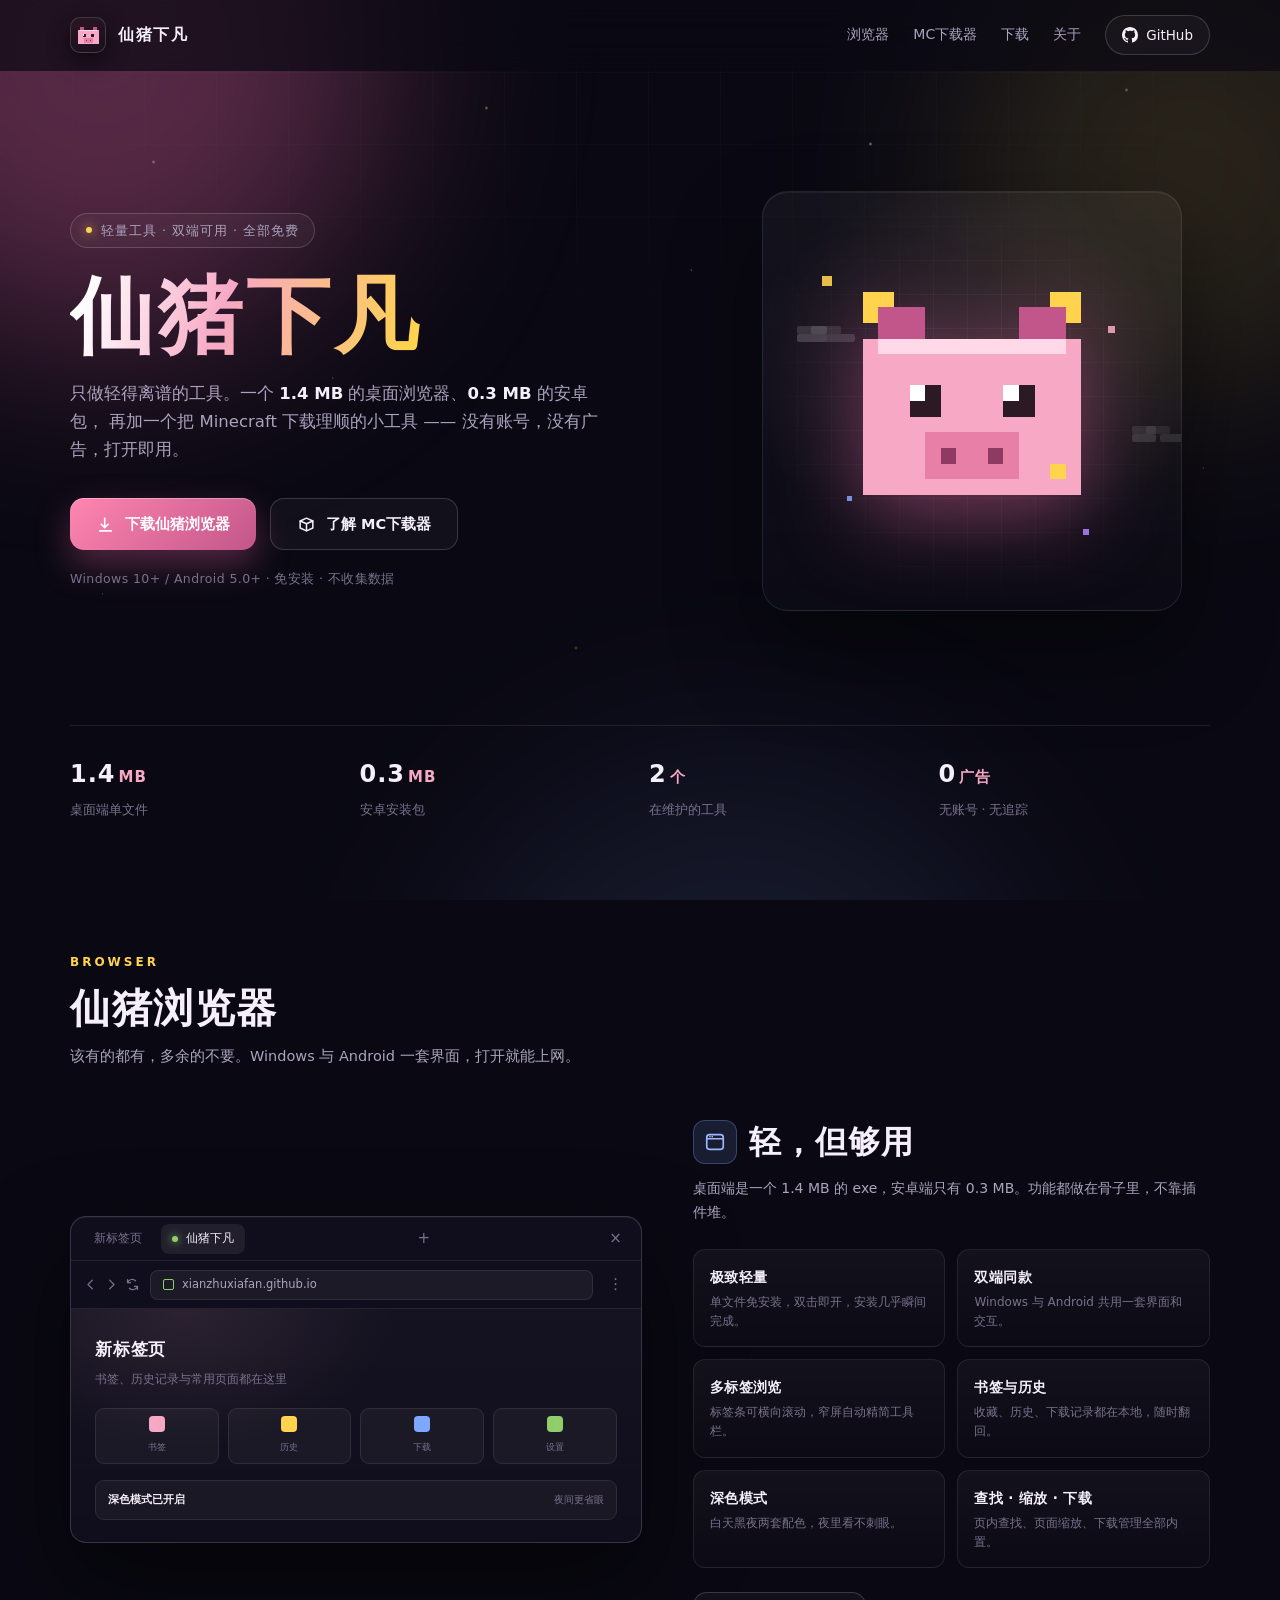
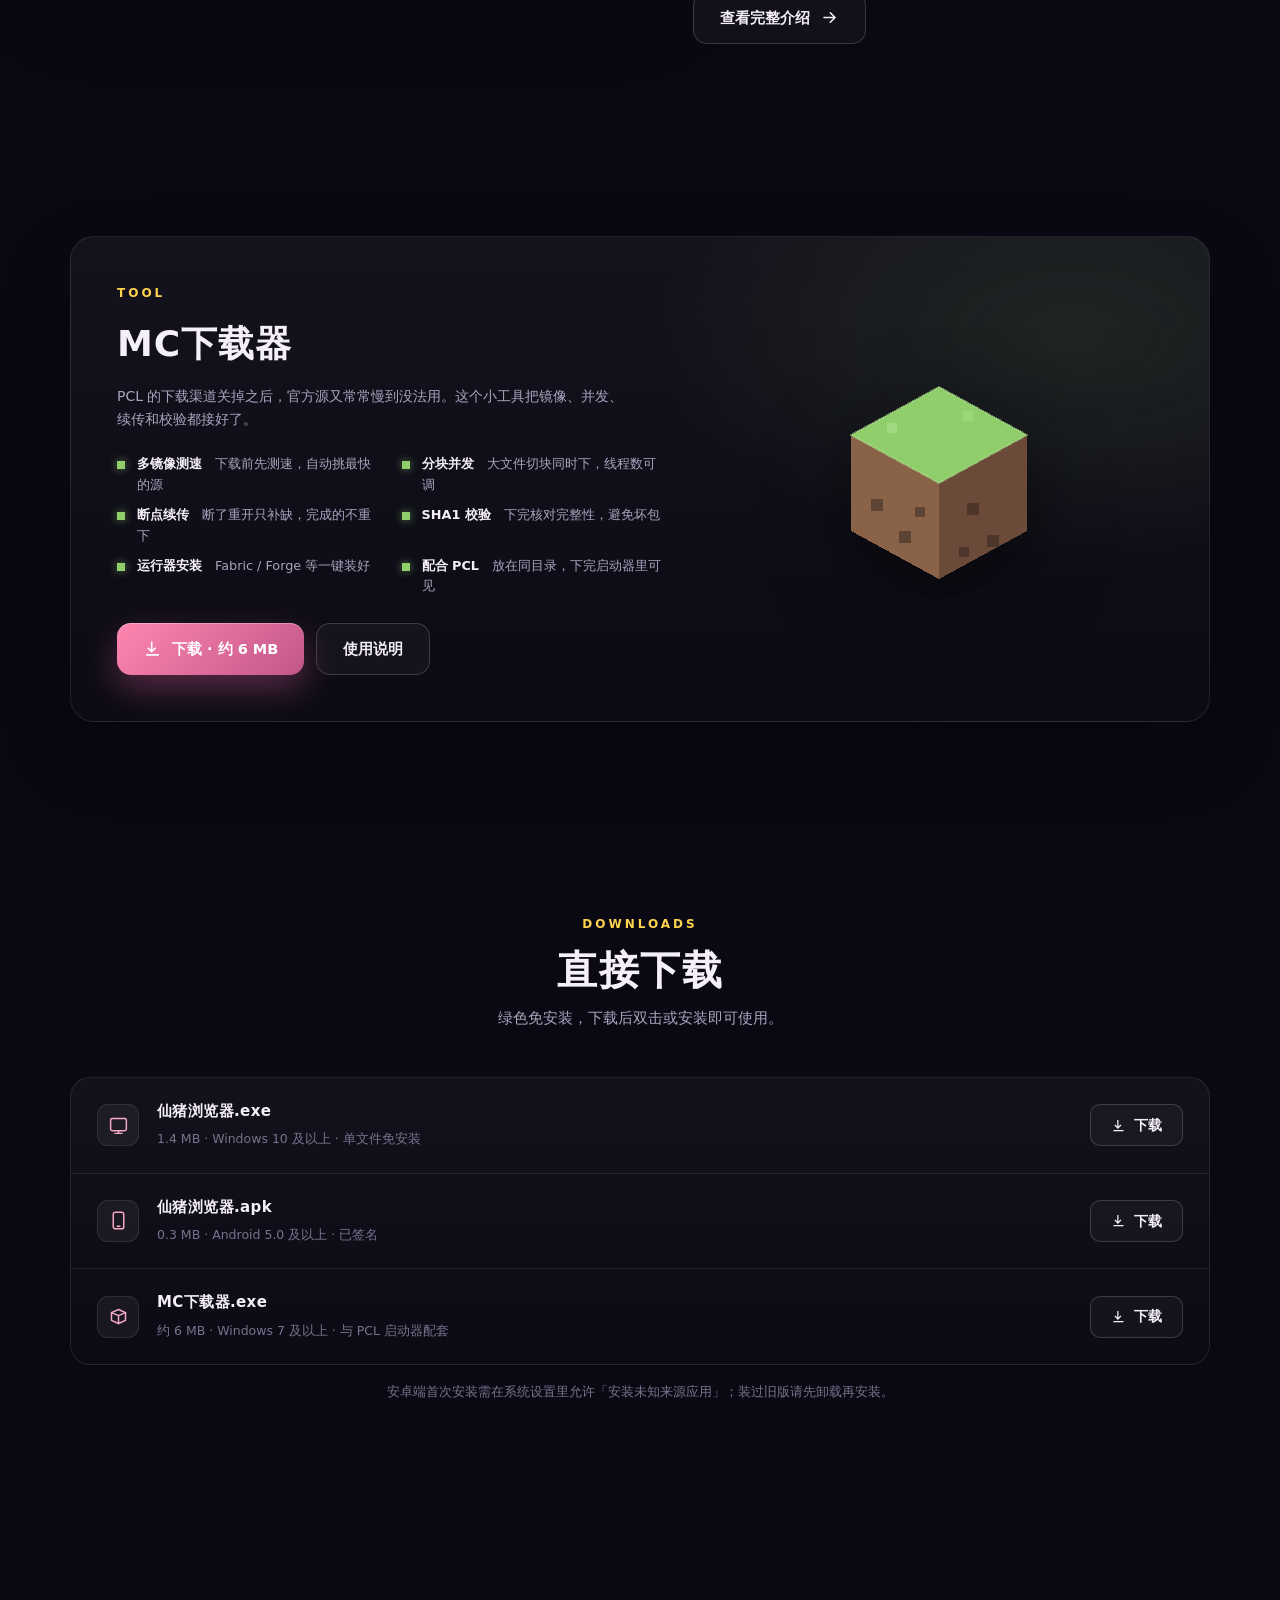
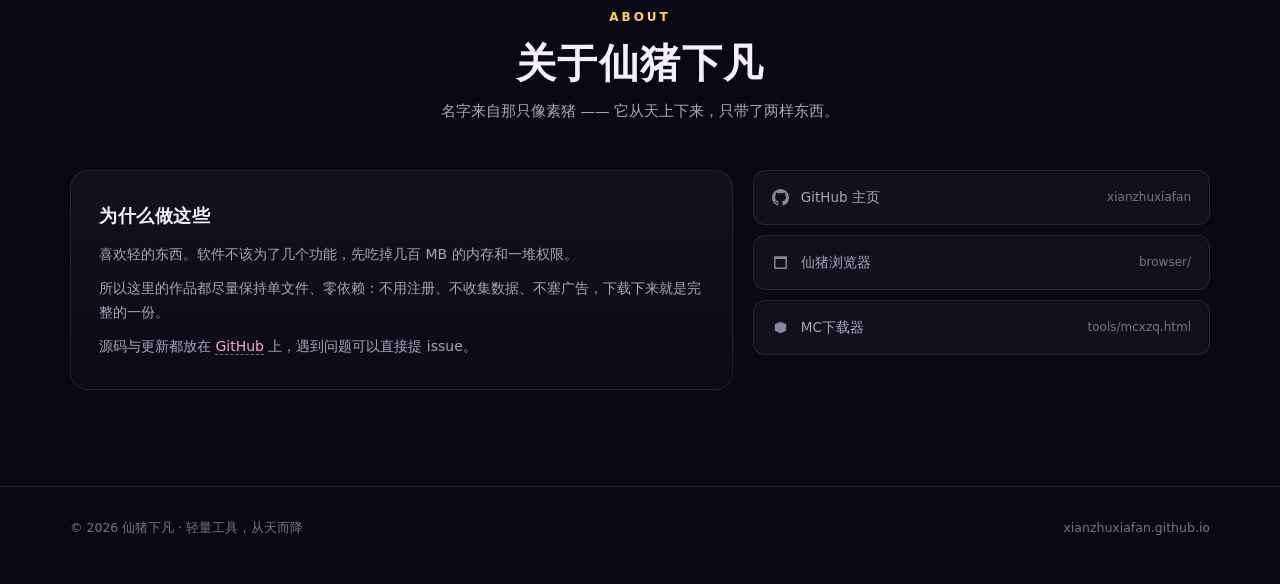
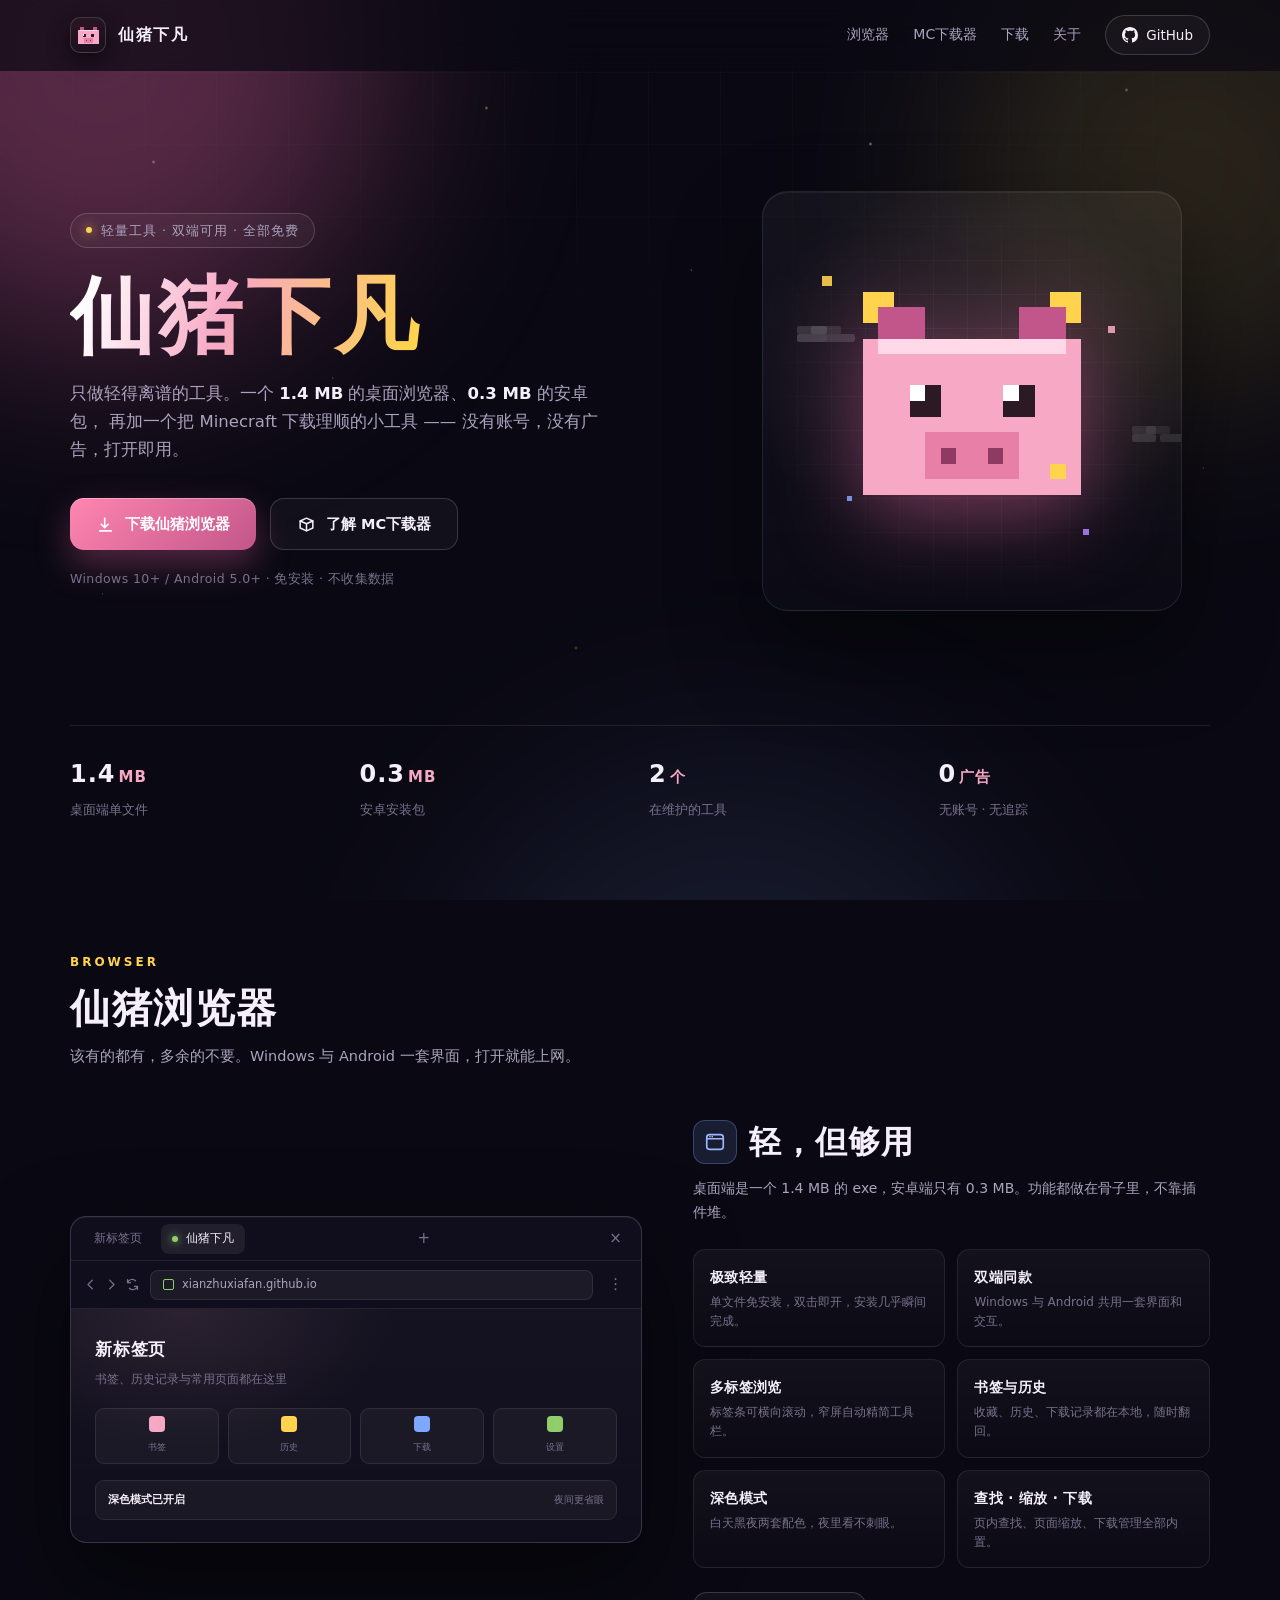
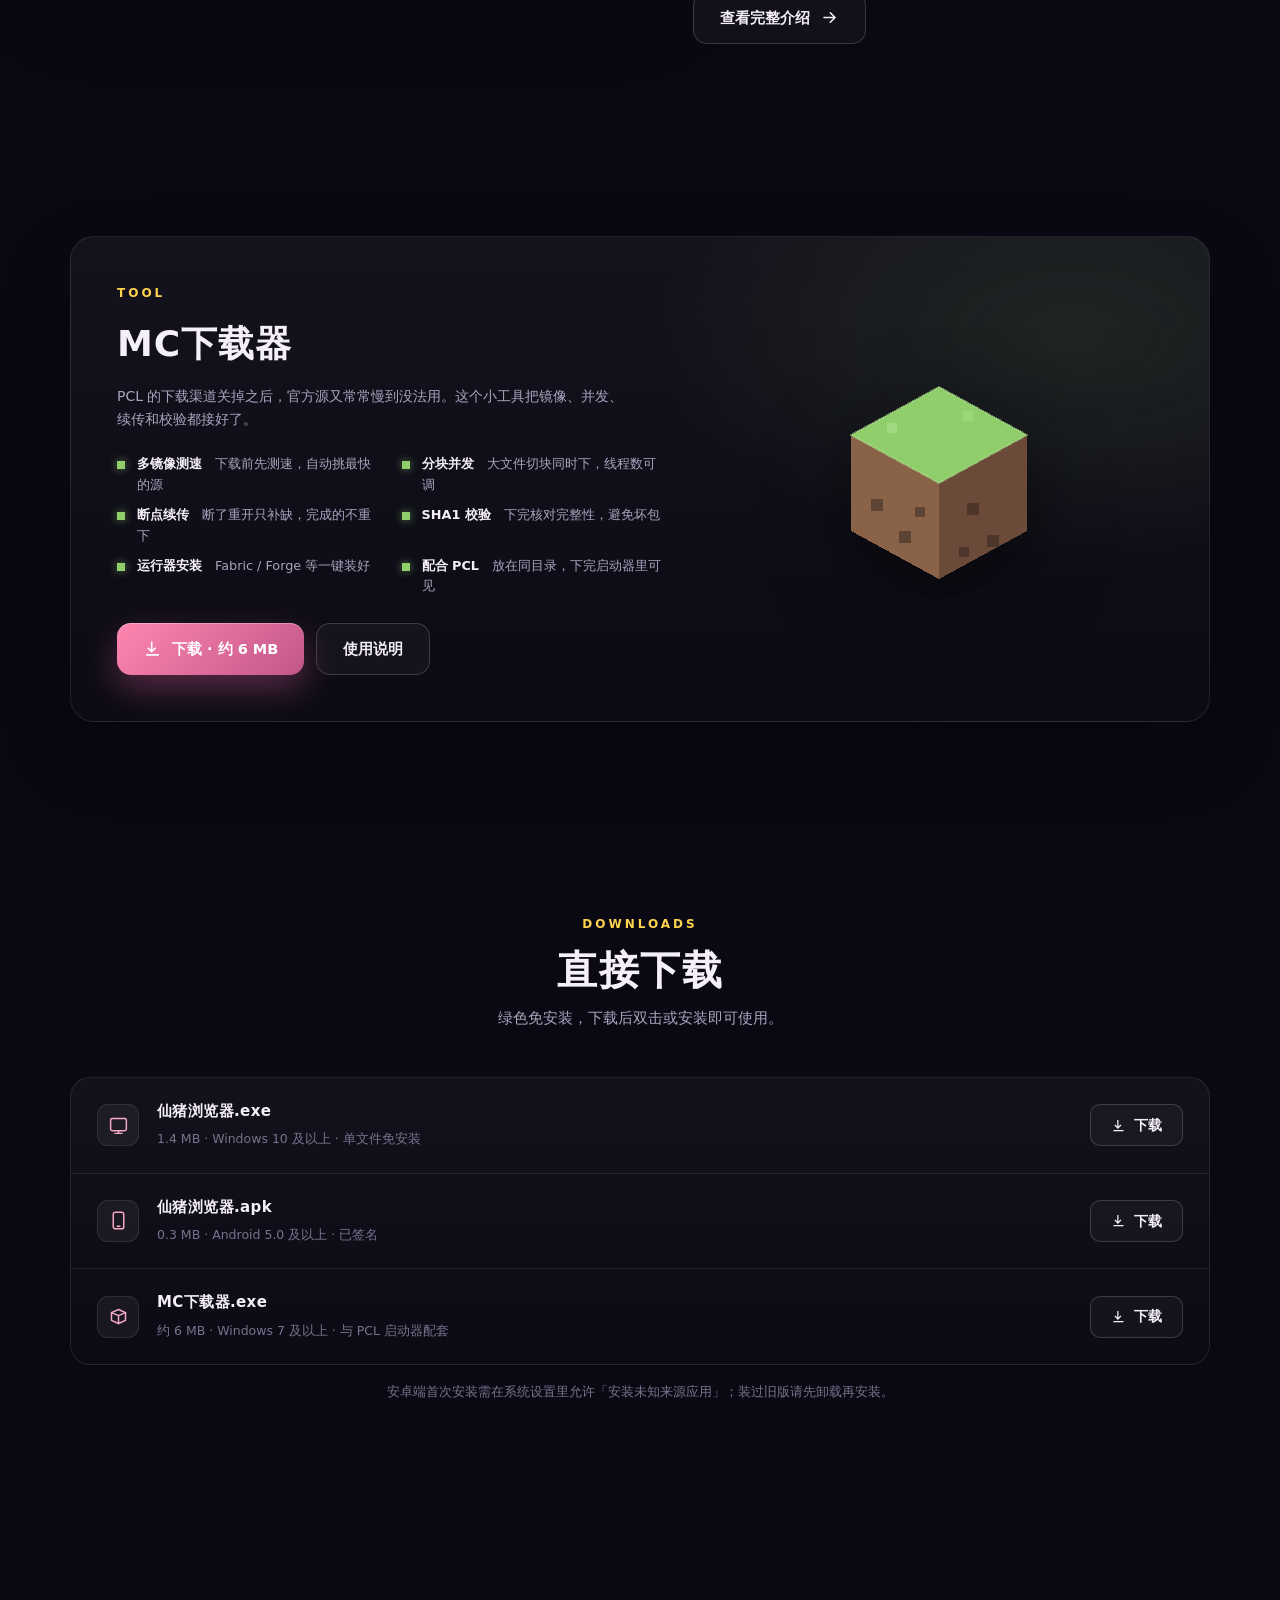
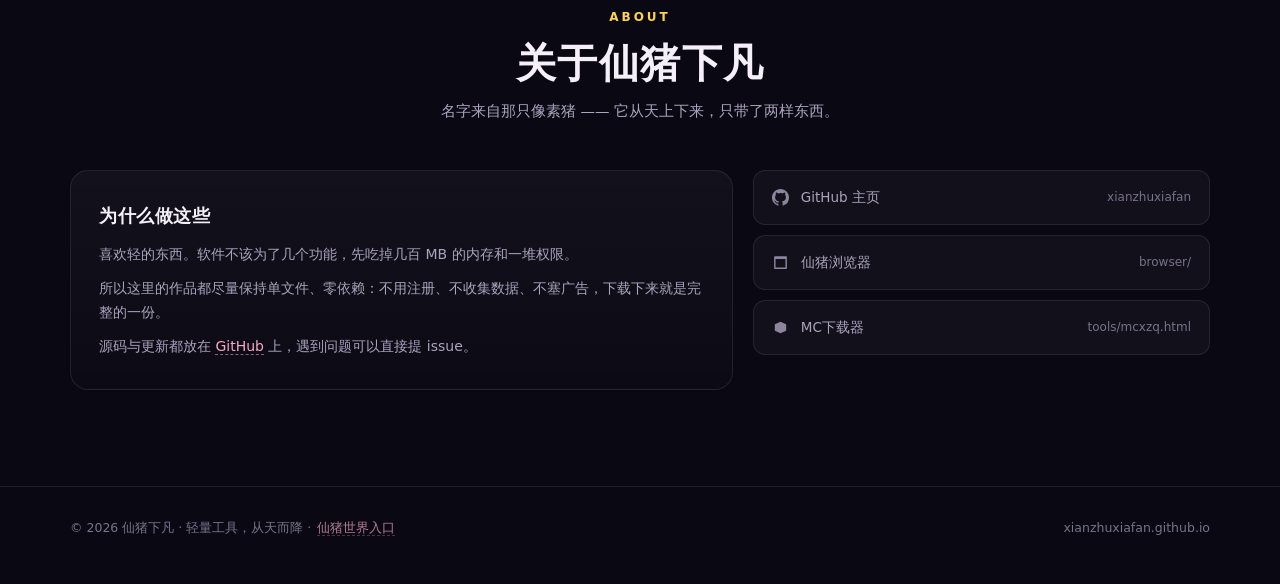
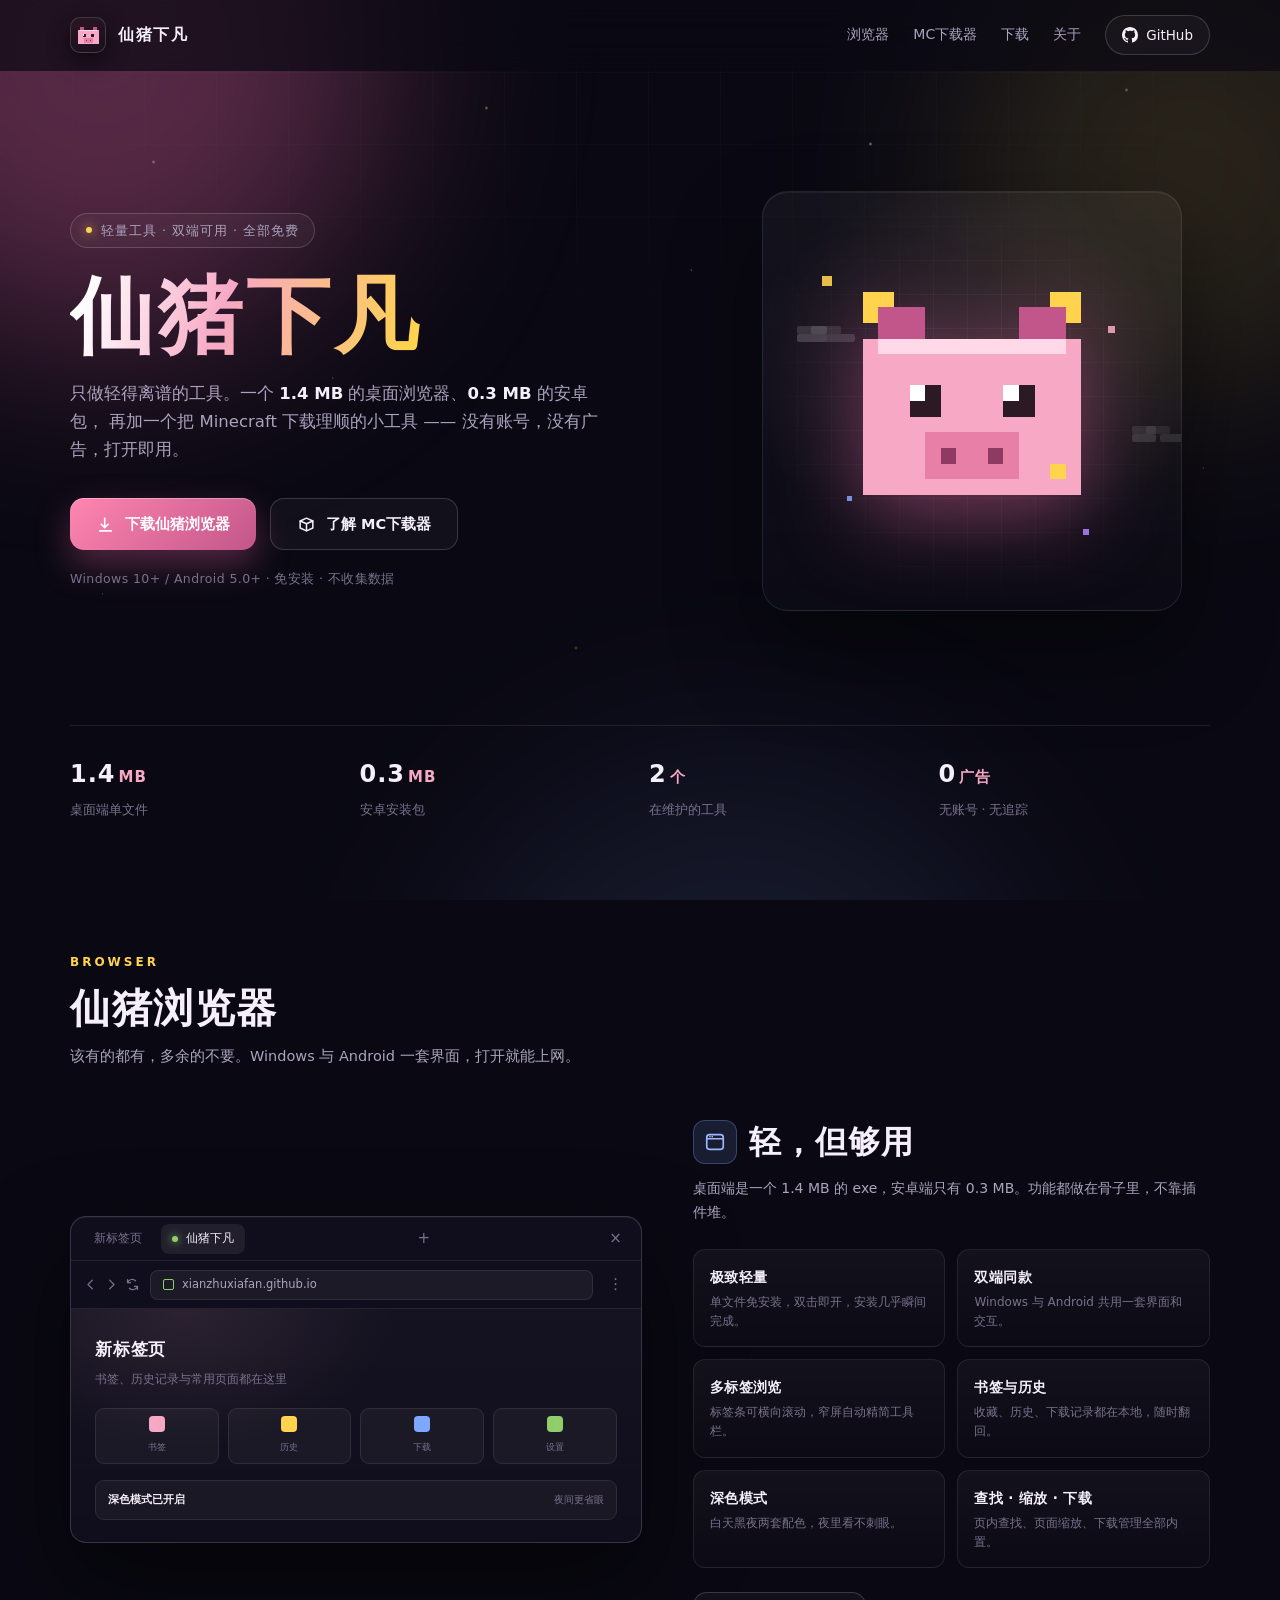
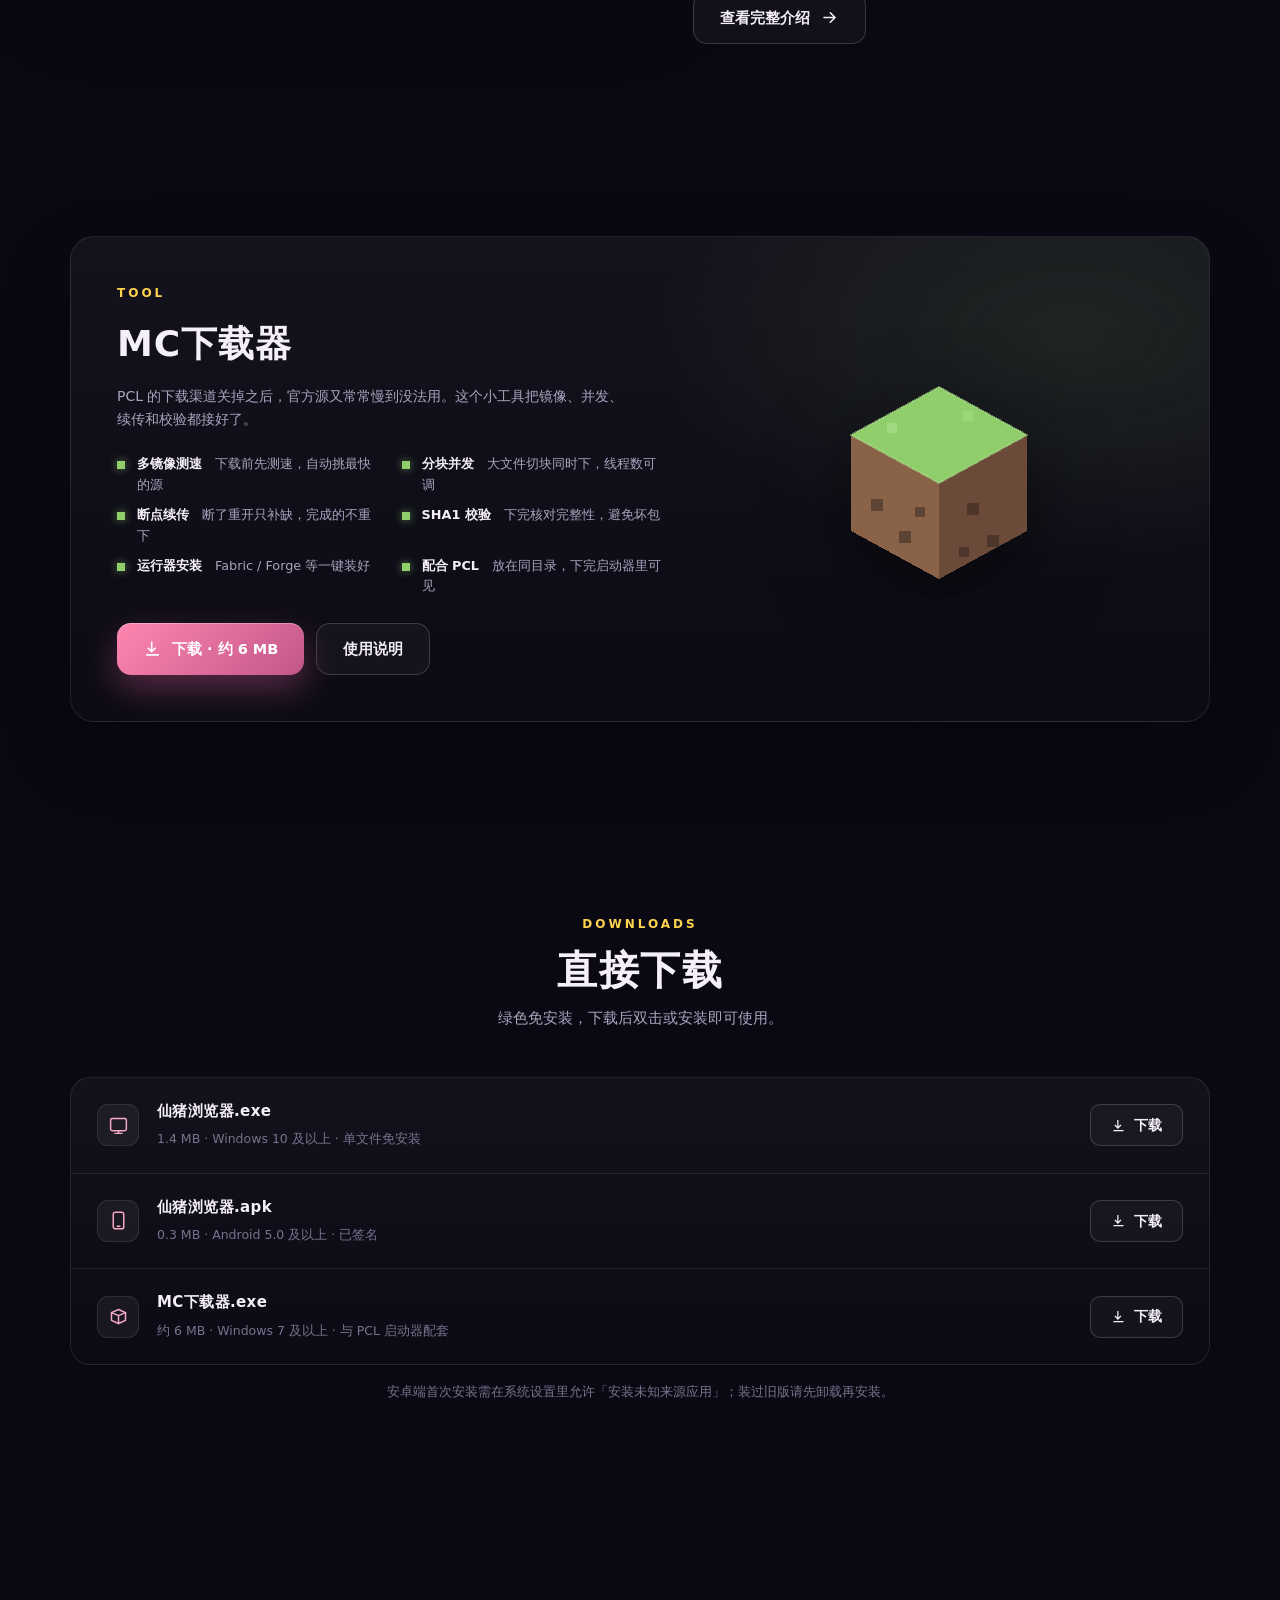
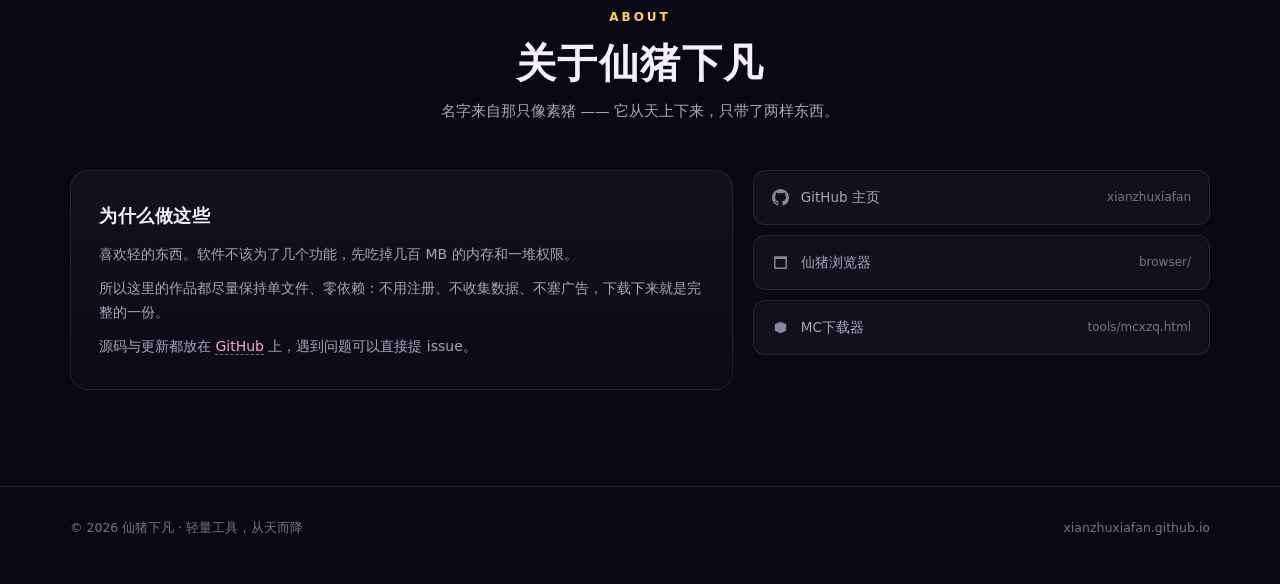
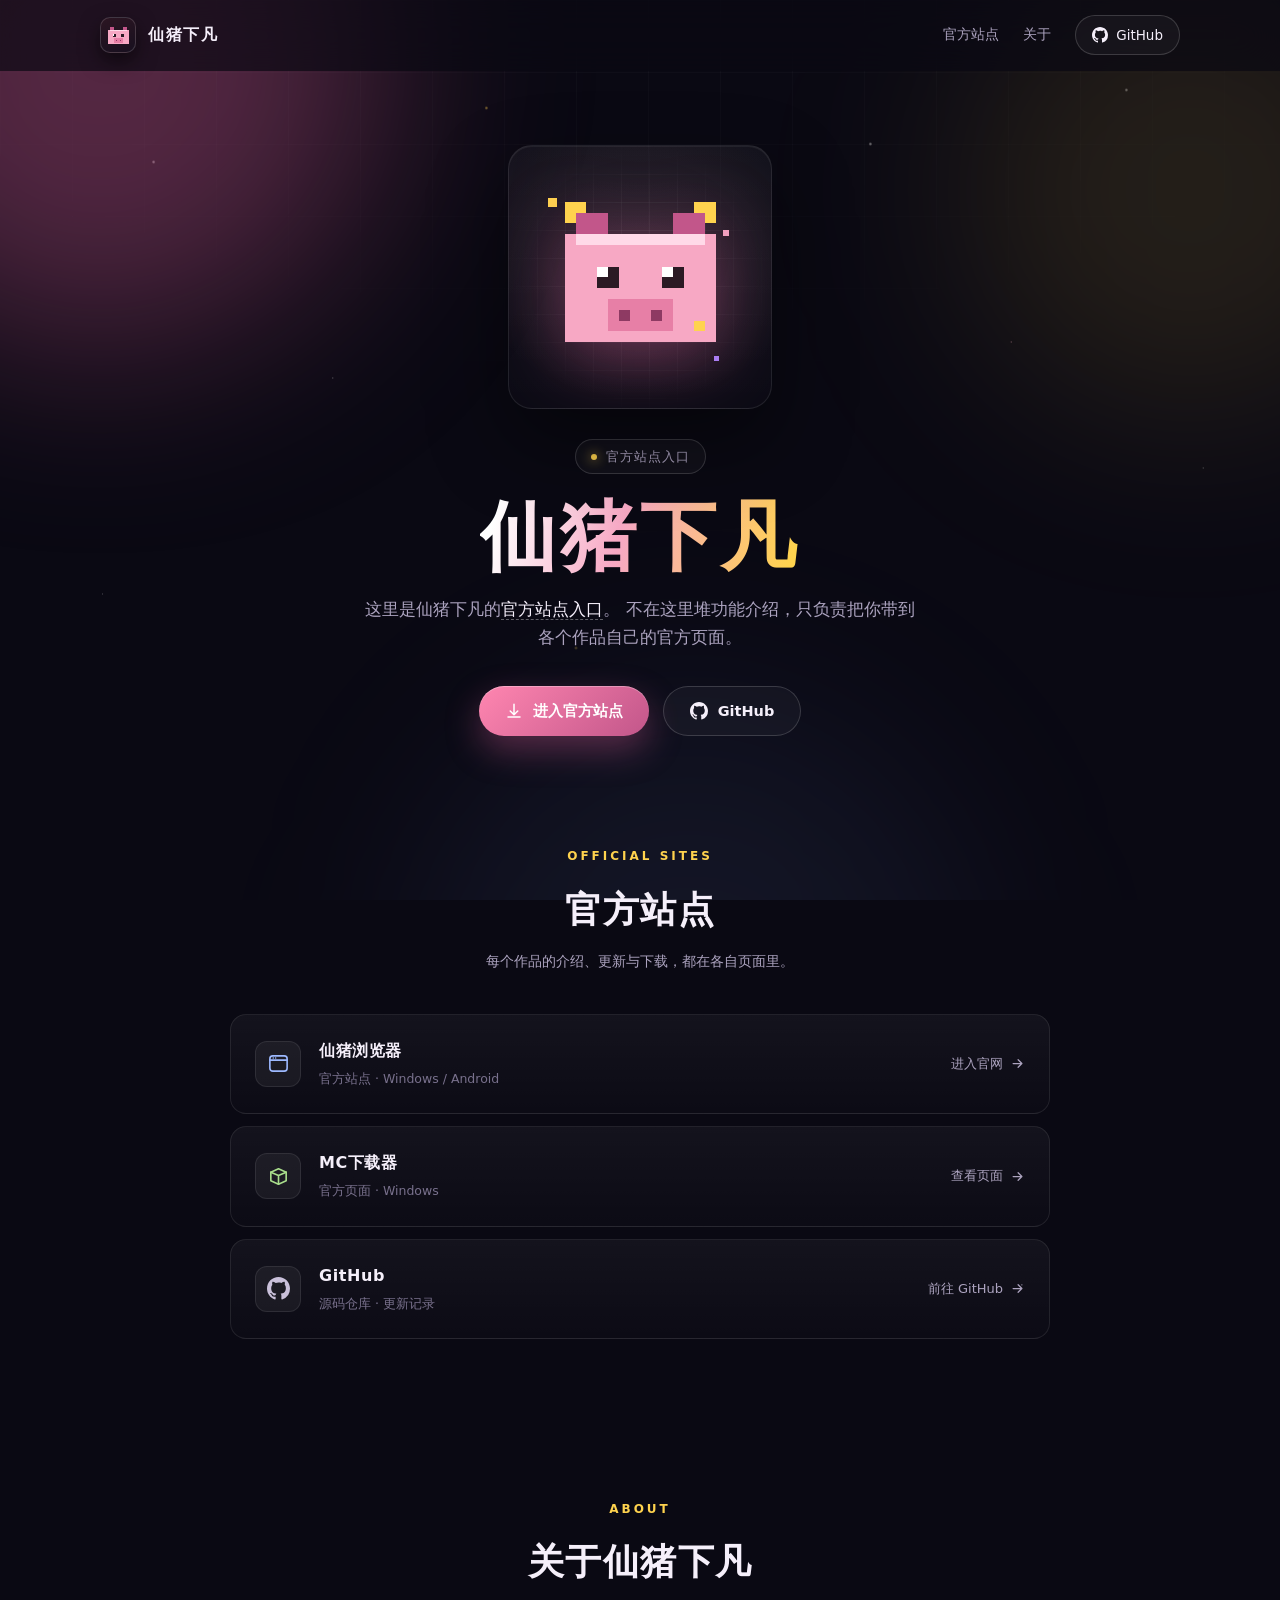
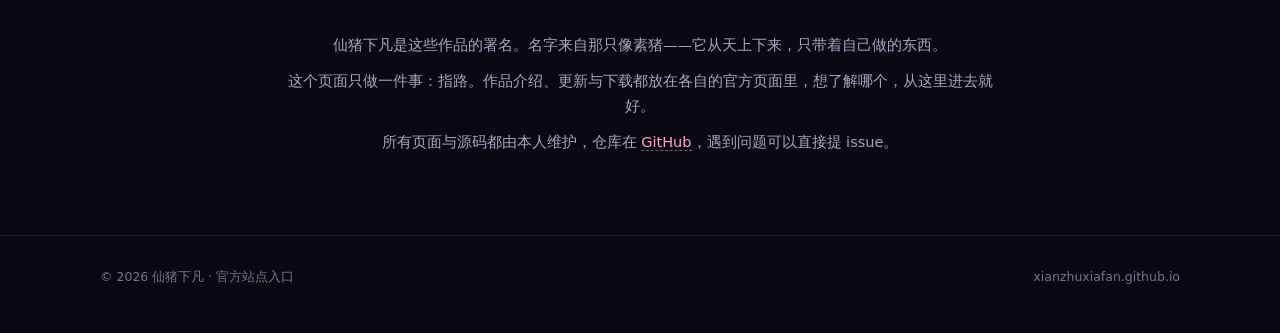
